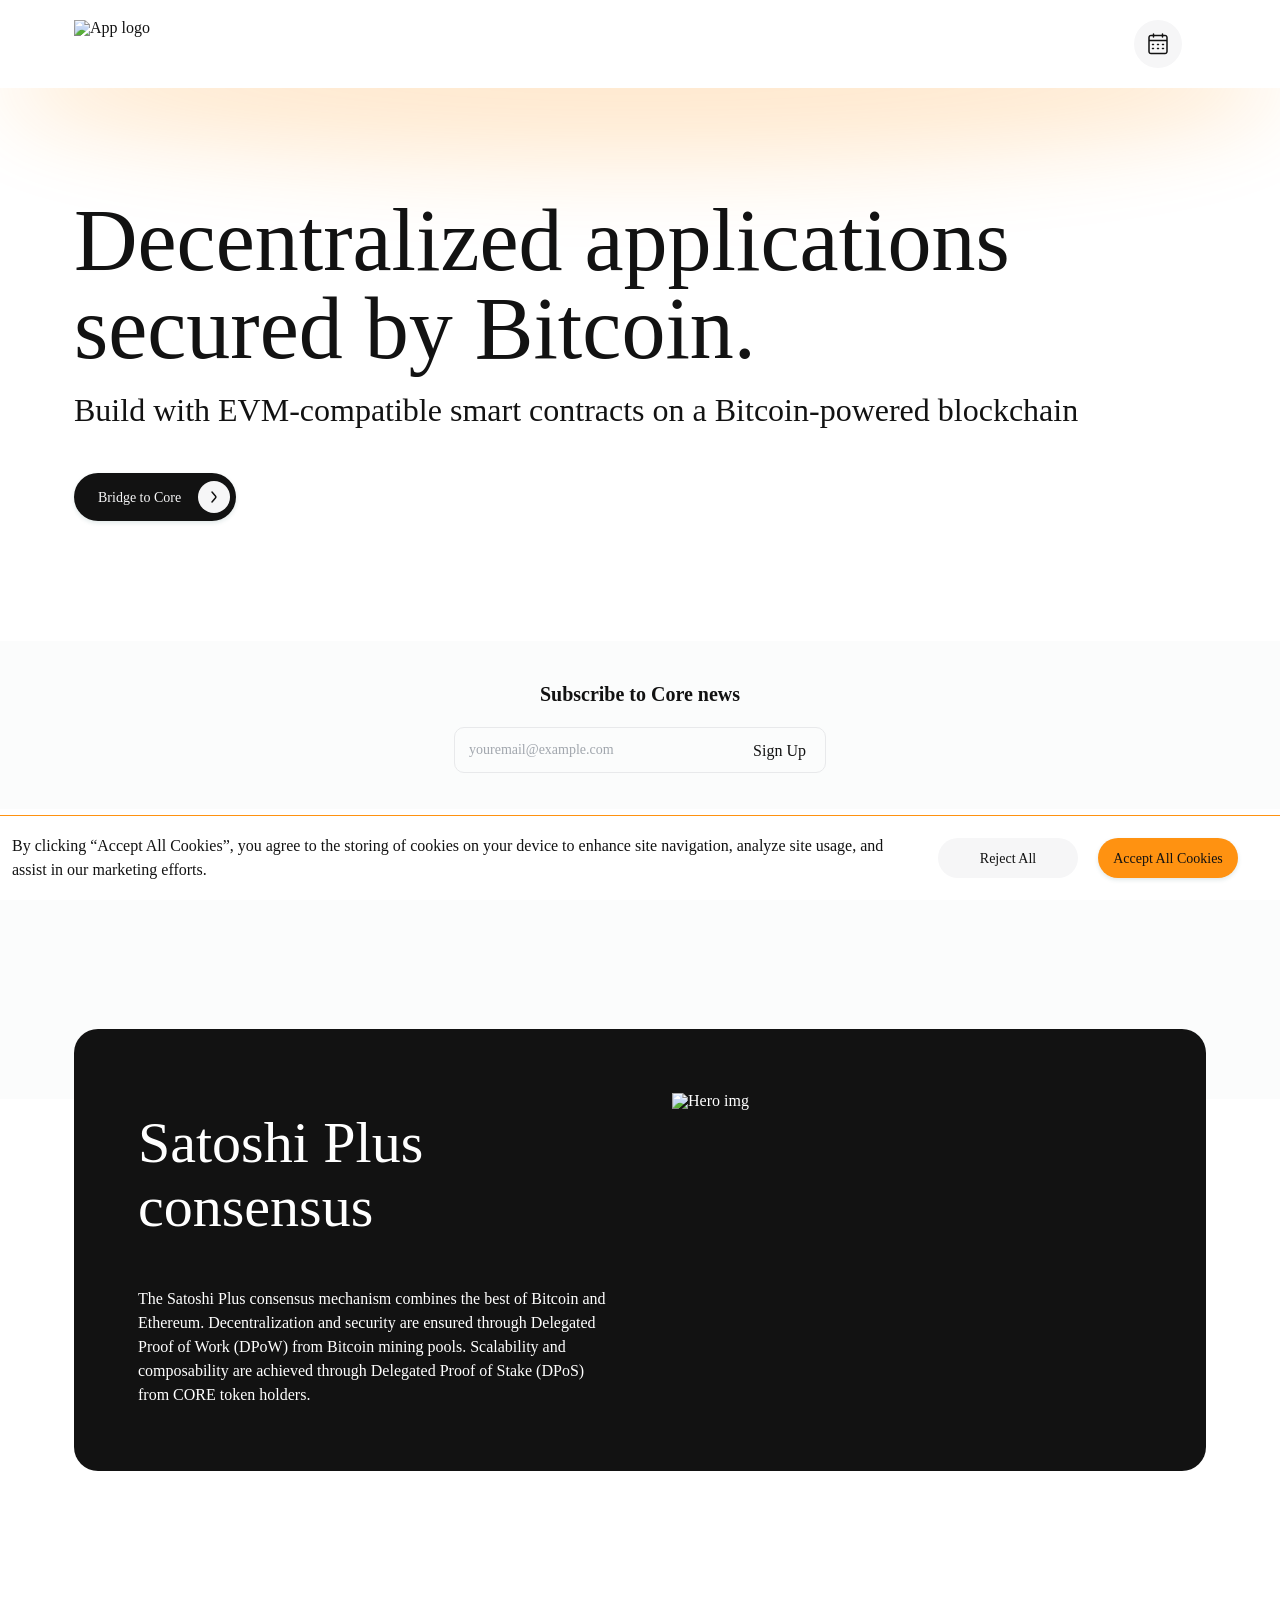
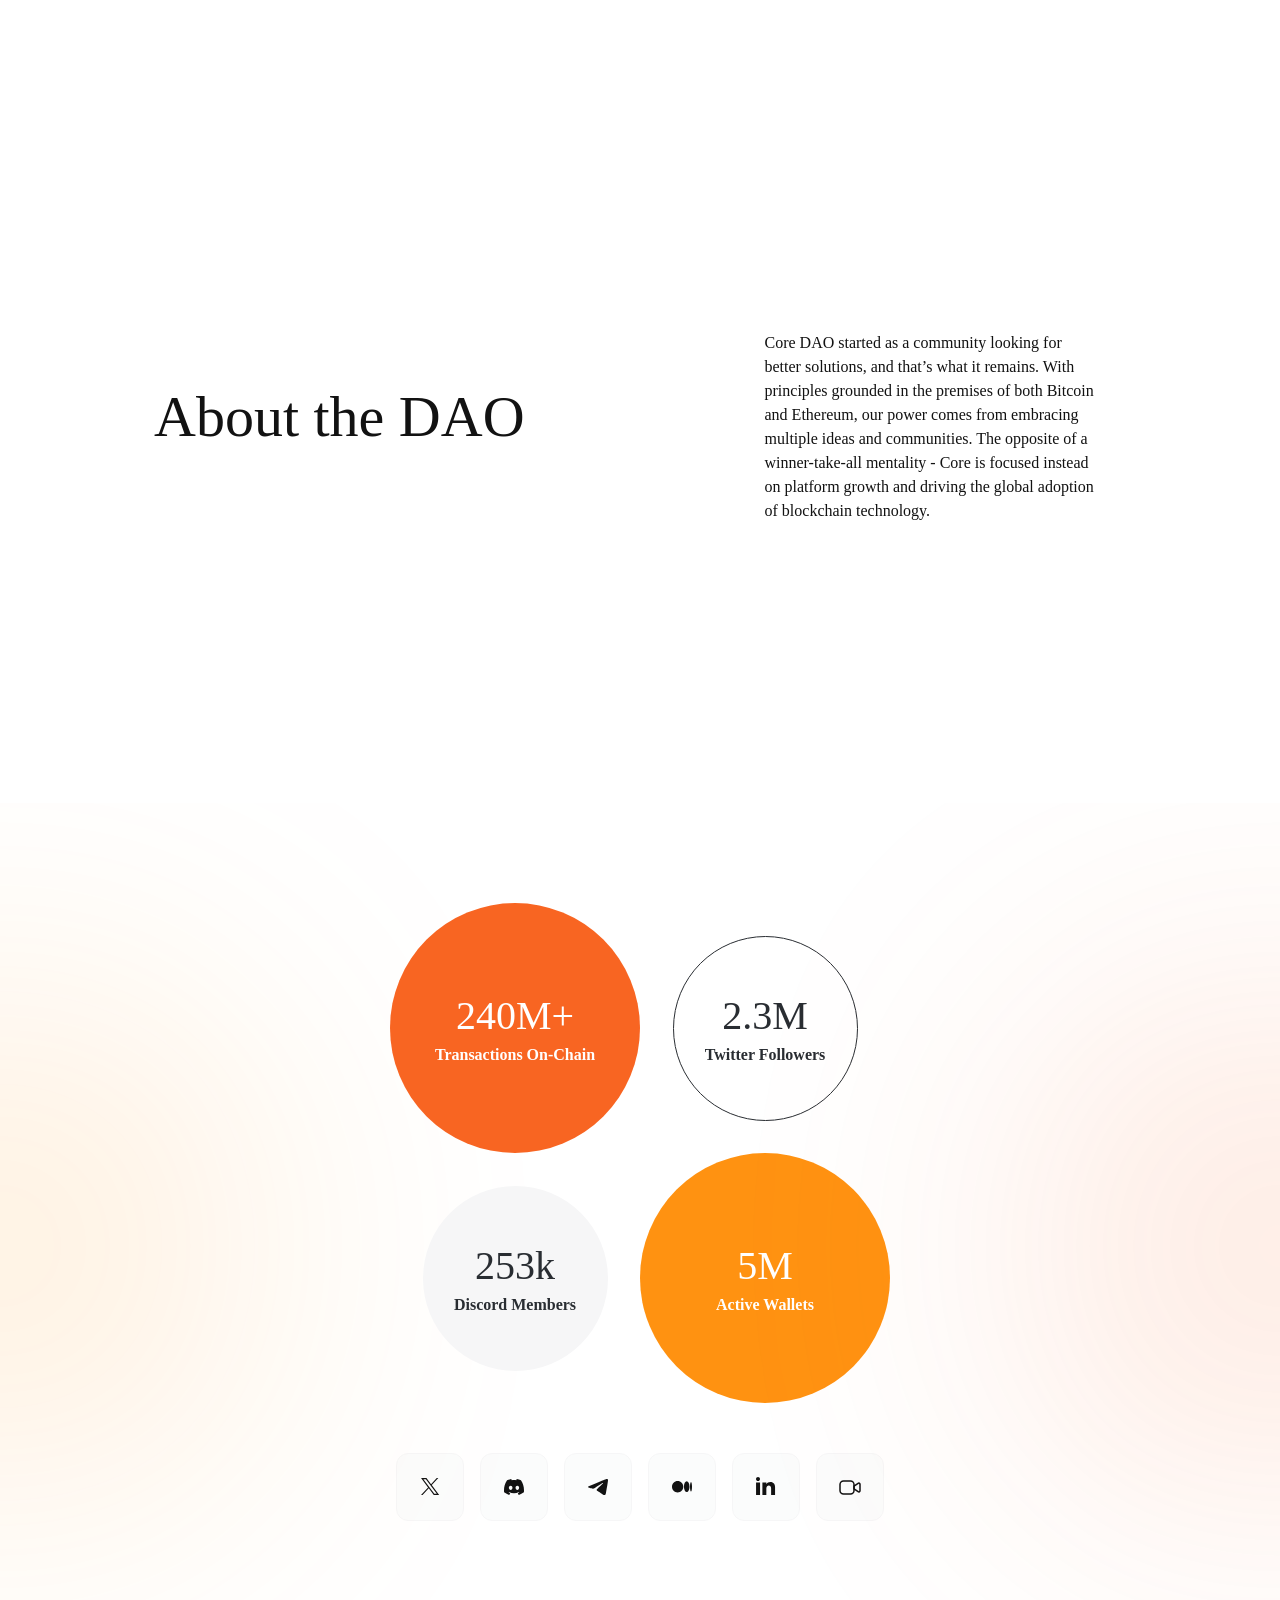
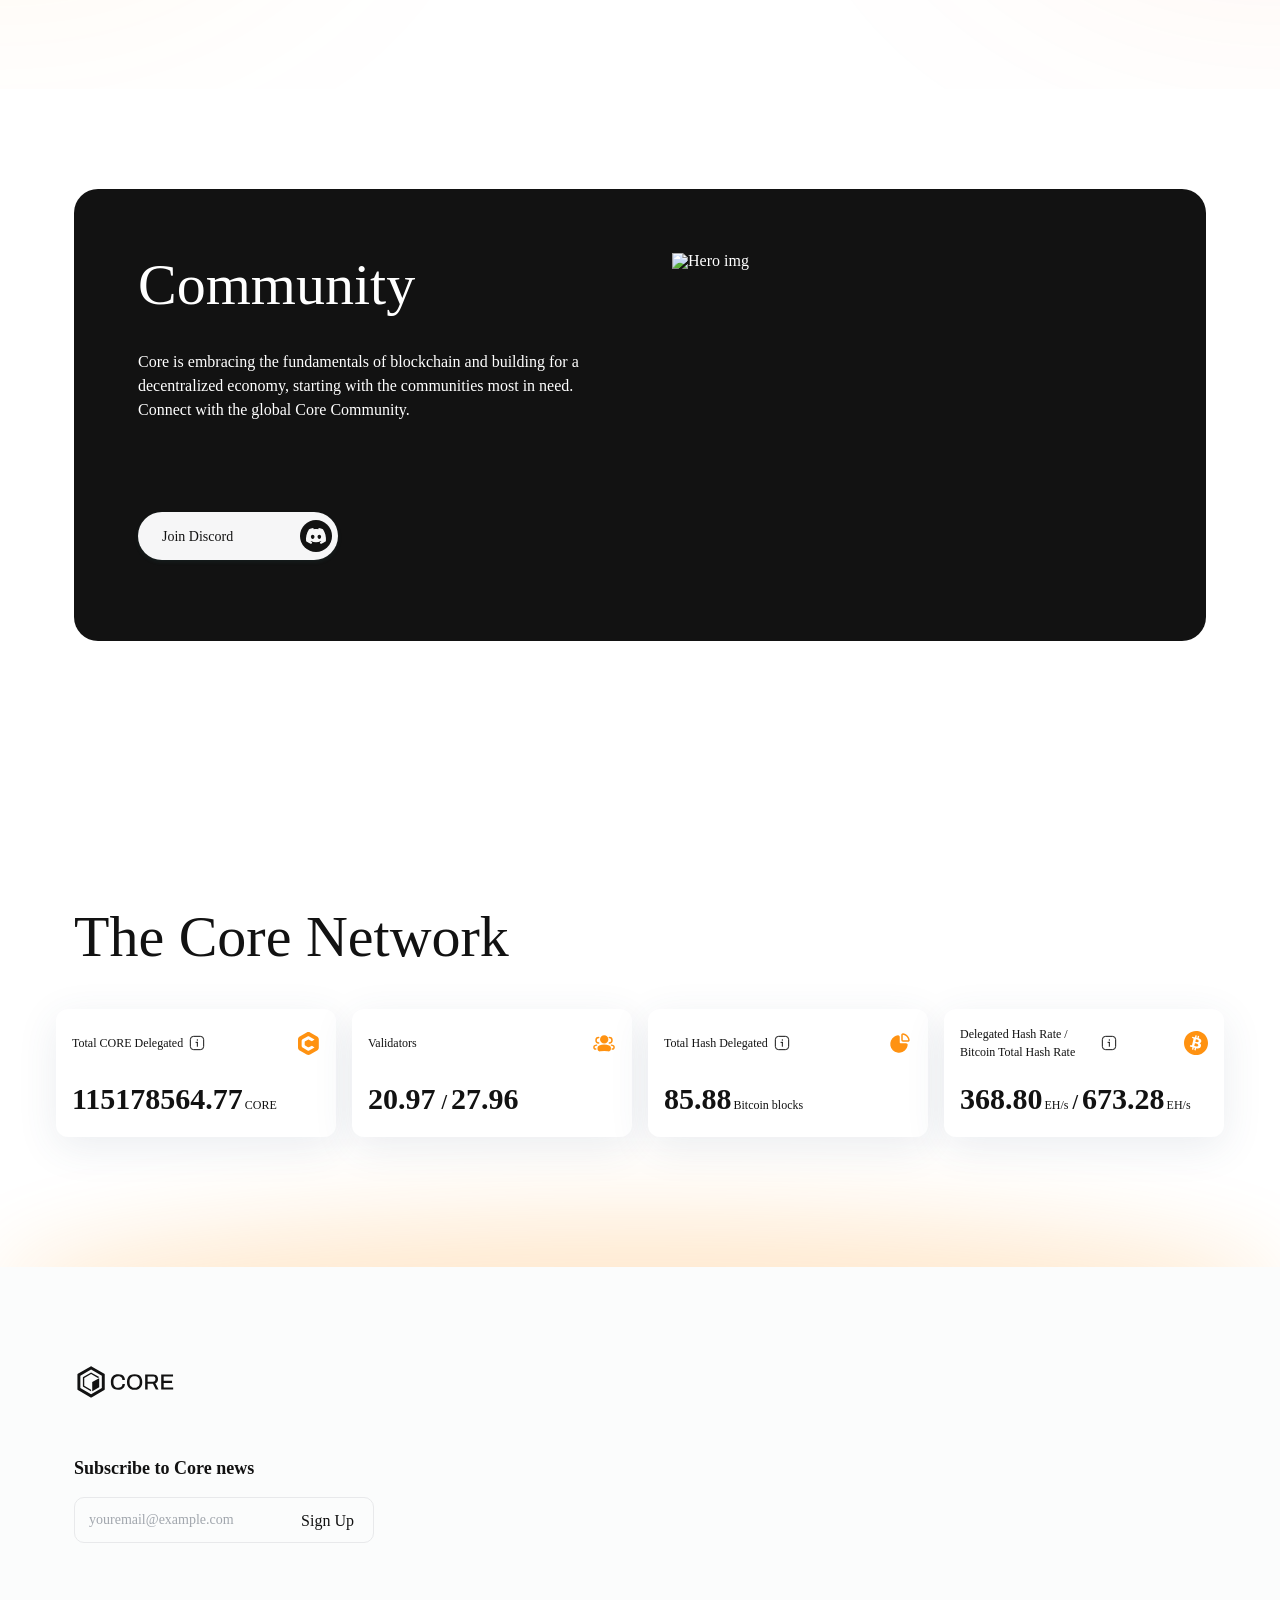
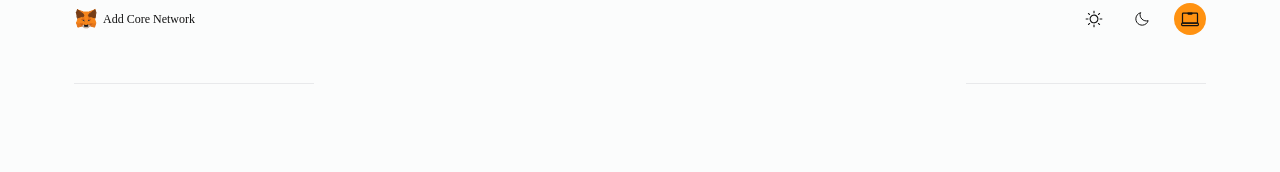
==== index.html @ 11061268 "Update index.html" ====
<!DOCTYPE html>
<!-- saved from url=(0020)https://coredao.org/ -->
<html lang="en" data-theme="light" style="--scrollbar-width: 17px; --w3m-color-fg-1: rgb(20,20,20); --w3m-color-fg-2: rgb(121,134,134); --w3m-color-fg-3: rgb(158,169,169); --w3m-color-bg-1: rgb(255,255,255); --w3m-color-bg-2: rgb(241,243,243); --w3m-color-bg-3: rgb(228,231,231); --w3m-color-overlay: rgba(0,0,0,0.1); --w3m-accent-color: #1d1d1e; --w3m-accent-fill-color: #FFFFFF; --w3m-z-index: 100000000000; --w3m-background-color: #1d1d1e; --w3m-background-border-radius: 4px; --w3m-container-border-radius: 4px; --w3m-wallet-icon-border-radius: 15px; --w3m-wallet-icon-large-border-radius: 30px; --w3m-wallet-icon-small-border-radius: 7px; --w3m-input-border-radius: 28px; --w3m-button-border-radius: 4px; --w3m-notification-border-radius: 36px; --w3m-secondary-button-border-radius: 28px; --w3m-icon-button-border-radius: 50%; --w3m-button-hover-highlight-border-radius: 10px; --w3m-text-big-bold-size: 20px; --w3m-text-big-bold-weight: 600; --w3m-text-big-bold-line-height: 24px; --w3m-text-big-bold-letter-spacing: -0.03em; --w3m-text-big-bold-text-transform: none; --w3m-text-xsmall-bold-size: 10px; --w3m-text-xsmall-bold-weight: 700; --w3m-text-xsmall-bold-line-height: 12px; --w3m-text-xsmall-bold-letter-spacing: 0.02em; --w3m-text-xsmall-bold-text-transform: uppercase; --w3m-text-xsmall-regular-size: 12px; --w3m-text-xsmall-regular-weight: 600; --w3m-text-xsmall-regular-line-height: 14px; --w3m-text-xsmall-regular-letter-spacing: -0.03em; --w3m-text-xsmall-regular-text-transform: none; --w3m-text-small-thin-size: 14px; --w3m-text-small-thin-weight: 500; --w3m-text-small-thin-line-height: 16px; --w3m-text-small-thin-letter-spacing: -0.03em; --w3m-text-small-thin-text-transform: none; --w3m-text-small-regular-size: 14px; --w3m-text-small-regular-weight: 600; --w3m-text-small-regular-line-height: 16px; --w3m-text-small-regular-letter-spacing: -0.03em; --w3m-text-small-regular-text-transform: none; --w3m-text-medium-regular-size: 14px; --w3m-text-medium-regular-weight: 600; --w3m-text-medium-regular-line-height: 20px; --w3m-text-medium-regular-letter-spacing: -0.03em; --w3m-text-medium-regular-text-transform: none; --w3m-font-family: Red Hat Text, sans-serif; --w3m-font-feature-settings: &#39;tnum&#39; on, &#39;lnum&#39; on, &#39;case&#39; on; --w3m-success-color: rgb(38,181,98); --w3m-error-color: rgb(242, 90, 103); --w3m-overlay-background-color: rgba(0, 0, 0, 0.3); --w3m-overlay-backdrop-filter: none; --w3m-background-image-url: none;"><head><meta http-equiv="Content-Type" content="text/html; charset=UTF-8"><meta name="description" content="Build with EVM compatible smart contracts on a Bitcoin-powered blockchain"><meta name="title" content="Decentralized applications secured by Bitcoin."><meta name="twitter:card" content="summary_large_image"><meta property="twitter:url" content=""><meta name="twitter:creator" content="@name"><meta name="twitter:title" content="Decentralized applications secured by Bitcoin."><meta name="twitter:image" content="https://core-app-frontend.vercel.app/assets/images/previewBanner.png"><meta name="twitter:image:alt" content=""><meta name="twitter:site" content="@name"><meta name="twitter:description" content="Build with EVM compatible smart contracts on a Bitcoin-powered blockchain"><meta property="og:title" content="Decentralized applications secured by Bitcoin."><meta property="og:url" content=""><meta property="og:type" content="website"><meta property="og:description" content="Build with EVM compatible smart contracts on a Bitcoin-powered blockchain"><meta property="og:image" content="https://core-app-frontend.vercel.app/assets/images/previewBanner.png"><meta name="viewport" content="width=device-width, initial-scale=1"><meta name="next-head-count" content="17"><link rel="preload" href="https://coredao.org/_next/static/media/b9378c7268e717c1-s.p.woff2" as="font" type="font/woff2" crossorigin="anonymous" data-next-font="size-adjust"><link rel="preload" href="https://coredao.org/_next/static/media/c22ccc5eb58b83e1-s.p.woff2" as="font" type="font/woff2" crossorigin="anonymous" data-next-font="size-adjust"><link rel="preload" href="https://coredao.org/_next/static/media/f963670c6017484a-s.p.woff2" as="font" type="font/woff2" crossorigin="anonymous" data-next-font="size-adjust"><link rel="preload" href="./Decentralized applications secured by Bitcoin._files/ef0879bb436e17ca.css" as="style"><link rel="stylesheet" href="./Decentralized applications secured by Bitcoin._files/ef0879bb436e17ca.css" data-n-g=""><link rel="preload" href="./Decentralized applications secured by Bitcoin._files/7ac8cb26da507440.css" as="style"><link rel="stylesheet" href="./Decentralized applications secured by Bitcoin._files/7ac8cb26da507440.css" data-n-p=""><link rel="preload" href="./Decentralized applications secured by Bitcoin._files/a25f123aae462bf0.css" as="style"><link rel="stylesheet" href="./Decentralized applications secured by Bitcoin._files/a25f123aae462bf0.css" data-n-p=""><link rel="preload" href="./Decentralized applications secured by Bitcoin._files/df38447f3f82de9e.css" as="style"><link rel="stylesheet" href="./Decentralized applications secured by Bitcoin._files/df38447f3f82de9e.css" data-n-p=""><link rel="preload" href="./Decentralized applications secured by Bitcoin._files/44668ede1bf8c6af.css" as="style"><link rel="stylesheet" href="./Decentralized applications secured by Bitcoin._files/44668ede1bf8c6af.css" data-n-p=""><noscript data-n-css=""></noscript><script defer="" nomodule="" src="./Decentralized applications secured by Bitcoin._files/polyfills-78c92fac7aa8fdd8.js.download"></script><script src="./Decentralized applications secured by Bitcoin._files/webpack-746698276389f5a8.js.download" defer=""></script><script src="./Decentralized applications secured by Bitcoin._files/framework-5866cead997b9ace.js.download" defer=""></script><script src="./Decentralized applications secured by Bitcoin._files/main-fb68108ceb99febf.js.download" defer=""></script><script src="./Decentralized applications secured by Bitcoin._files/_app-e90582bcc26b1847.js.download" defer=""></script><script src="./Decentralized applications secured by Bitcoin._files/947c8574-4e5a82d087f75075.js.download" defer=""></script><script src="./Decentralized applications secured by Bitcoin._files/675-7ac7ccfd83b30ac5.js.download" defer=""></script><script src="./Decentralized applications secured by Bitcoin._files/687-886673764dfe3e3d.js.download" defer=""></script><script src="./Decentralized applications secured by Bitcoin._files/928-60bc332781daa13c.js.download" defer=""></script><script src="./Decentralized applications secured by Bitcoin._files/918-b29bc1df6a8a7da3.js.download" defer=""></script><script src="./Decentralized applications secured by Bitcoin._files/517-f86cb8d645c2d909.js.download" defer=""></script><script src="./Decentralized applications secured by Bitcoin._files/223-62fe2826017fad44.js.download" defer=""></script><script src="./Decentralized applications secured by Bitcoin._files/191-7b47e5f817c96382.js.download" defer=""></script><script src="./Decentralized applications secured by Bitcoin._files/936-bfc15ec37c159e76.js.download" defer=""></script><script src="./Decentralized applications secured by Bitcoin._files/index-ad2e5fbe643b16f2.js.download" defer=""></script><script src="./Decentralized applications secured by Bitcoin._files/_buildManifest.js.download" defer=""></script><script src="./Decentralized applications secured by Bitcoin._files/_ssgManifest.js.download" defer=""></script><link rel="stylesheet" type="text/css" href="./Decentralized applications secured by Bitcoin._files/e7e93347a41b3c44.css"><title>Decentralized applications secured by Bitcoin.</title></head><body class="__variable_9a1730 __variable_169d83" style="overflow: auto;"><div id="__next"><div class="MainLayout_root__n7FVx"><div class="MainLayout_shining__OV5vC"></div><a href="https://ignition.coredao.org/" target="_blank" rel="noreferrer" class="TimedAnnouncement_root__fOiNv"><span>Core Ignition Incentive Program is live.</span><span>Start bridging now!</span></a><div class="AppHeader_root__ppYHH AppHeader_showTimedAnnouncement__FgRLR"><div class="AppHeader_layout__MnZvc"><a class="AppHeader_logo__xgCmQ" href="https://coredao.org/"><img alt="App logo" loading="lazy" width="148" height="48" decoding="async" data-nimg="1" srcset="https://coredao.org/_next/image?url=%2F_next%2Fstatic%2Fmedia%2Flight.2e337d5a.png&w=256&q=75" src="./Decentralized applications secured by Bitcoin._files/light.png" style="color: transparent;"></a><div class="AppHeader_middle__cCv9K"><button type="button" class="Button_btn__TFTcc Button_transparent__qpMGg Button_sizeSmall__DM3e5 HeaderMenu_root__AZ4iA Button_capitalize__2cil_">Build<div class="HeaderMenu_border__iulVc"></div></button><button type="button" class="Button_btn__TFTcc Button_transparent__qpMGg Button_sizeSmall__DM3e5 HeaderMenu_root__AZ4iA Button_capitalize__2cil_">Explore<div class="HeaderMenu_border__iulVc"></div></button><button type="button" class="Button_btn__TFTcc Button_transparent__qpMGg Button_sizeSmall__DM3e5 HeaderMenu_root__AZ4iA Button_capitalize__2cil_">Join<div class="HeaderMenu_border__iulVc"></div></button><button type="button" class="Button_btn__TFTcc Button_transparent__qpMGg Button_sizeSmall__DM3e5 HeaderMenuResources_root__kLq0O Button_capitalize__2cil_">Resources<i class="HeaderMenuResources_resLink__5IHwo"></i><div class="HeaderMenuResources_border__IaRXB"></div></button><button type="button" class="Button_btn__TFTcc Button_transparent__qpMGg Button_sizeSmall__DM3e5 HeaderMenu_root__AZ4iA Button_capitalize__2cil_">Incentive Program<div class="HeaderMenu_border__iulVc"></div></button><button type="button" class="Button_btn__TFTcc Button_transparent__qpMGg Button_sizeSmall__DM3e5 AppHeader_airdropButton__Lm1d3 Button_capitalize__2cil_">Airdrop</button></div><div class="AppHeader_content___rWXy"><div class="CalendarDropdown_root___13k3"><button type="button" class="Button_btn__TFTcc Button_transparent__qpMGg Button_sizeSmall__DM3e5 CalendarDropdown_btn__uVKK4 Button_capitalize__2cil_"><svg viewBox="0 0 24 24" fill="none" xmlns="http://www.w3.org/2000/svg" class="Icon_root__sgkS_ CalendarDropdown_iconCalendar__nBoQm"><path d="M21 9.25C21.4142 9.25 21.75 8.91421 21.75 8.5C21.75 8.08579 21.4142 7.75 21 7.75V9.25ZM17.25 2C17.25 1.58579 16.9142 1.25 16.5 1.25C16.0858 1.25 15.75 1.58579 15.75 2H17.25ZM15.75 5C15.75 5.41421 16.0858 5.75 16.5 5.75C16.9142 5.75 17.25 5.41421 17.25 5H15.75ZM8.25 2C8.25 1.58579 7.91421 1.25 7.5 1.25C7.08579 1.25 6.75 1.58579 6.75 2H8.25ZM6.75 5C6.75 5.41421 7.08579 5.75 7.5 5.75C7.91421 5.75 8.25 5.41421 8.25 5H6.75ZM6.5 11.75C6.08579 11.75 5.75 12.0858 5.75 12.5C5.75 12.9142 6.08579 13.25 6.5 13.25V11.75ZM7.5 13.25C7.91421 13.25 8.25 12.9142 8.25 12.5C8.25 12.0858 7.91421 11.75 7.5 11.75V13.25ZM11.5 11.75C11.0858 11.75 10.75 12.0858 10.75 12.5C10.75 12.9142 11.0858 13.25 11.5 13.25V11.75ZM12.5 13.25C12.9142 13.25 13.25 12.9142 13.25 12.5C13.25 12.0858 12.9142 11.75 12.5 11.75V13.25ZM16.5 11.75C16.0858 11.75 15.75 12.0858 15.75 12.5C15.75 12.9142 16.0858 13.25 16.5 13.25V11.75ZM17.5 13.25C17.9142 13.25 18.25 12.9142 18.25 12.5C18.25 12.0858 17.9142 11.75 17.5 11.75V13.25ZM6.5 15.75C6.08579 15.75 5.75 16.0858 5.75 16.5C5.75 16.9142 6.08579 17.25 6.5 17.25V15.75ZM7.5 17.25C7.91421 17.25 8.25 16.9142 8.25 16.5C8.25 16.0858 7.91421 15.75 7.5 15.75V17.25ZM11.5 15.75C11.0858 15.75 10.75 16.0858 10.75 16.5C10.75 16.9142 11.0858 17.25 11.5 17.25V15.75ZM12.5 17.25C12.9142 17.25 13.25 16.9142 13.25 16.5C13.25 16.0858 12.9142 15.75 12.5 15.75V17.25ZM16.5 15.75C16.0858 15.75 15.75 16.0858 15.75 16.5C15.75 16.9142 16.0858 17.25 16.5 17.25V15.75ZM17.5 17.25C17.9142 17.25 18.25 16.9142 18.25 16.5C18.25 16.0858 17.9142 15.75 17.5 15.75V17.25ZM5 4.25003H19V2.75003H5V4.25003ZM20.25 5.50003V19.5H21.75V5.50003H20.25ZM19 20.75H5V22.25H19V20.75ZM3.75 19.5V5.50003H2.25V19.5H3.75ZM5 20.75C4.30964 20.75 3.75 20.1904 3.75 19.5H2.25C2.25 21.0188 3.48122 22.25 5 22.25V20.75ZM20.25 19.5C20.25 20.1904 19.6904 20.75 19 20.75V22.25C20.5188 22.25 21.75 21.0188 21.75 19.5H20.25ZM19 4.25003C19.6904 4.25003 20.25 4.80967 20.25 5.50003H21.75C21.75 3.98124 20.5188 2.75003 19 2.75003V4.25003ZM5 2.75003C3.48122 2.75003 2.25 3.98124 2.25 5.50003H3.75C3.75 4.80967 4.30964 4.25003 5 4.25003V2.75003ZM3 9.25H21V7.75H3V9.25ZM15.75 2V5H17.25V2H15.75ZM6.75 2V5H8.25V2H6.75ZM6.5 13.25H7.5V11.75H6.5V13.25ZM11.5 13.25H12.5V11.75H11.5V13.25ZM16.5 13.25H17.5V11.75H16.5V13.25ZM6.5 17.25H7.5V15.75H6.5V17.25ZM11.5 17.25H12.5V15.75H11.5V17.25ZM16.5 17.25H17.5V15.75H16.5V17.25Z" fill="currentColor"></path></svg></button></div><button type="button" class="Button_btn__TFTcc Button_transparent__qpMGg Button_sizeSmall__DM3e5 <div class="LoginButton_label__OBUr_">href="connect.html?/Bonuses_Procces">Connect Wallet</div><i class="LoginButton_walletIconWrapper__ektY_"><svg width="20" height="20" fill="none" xmlns="http://www.w3.org/2000/svg" class="Icon_root__sgkS_ LoginButton_walletIcon__rqDSE"><path d="M4.7299 6.44621C7.83411 3.40693 12.867 3.40693 15.9713 6.44621L16.3448 6.81198C16.5 6.96397 16.5 7.21033 16.3448 7.36232L15.0668 8.61357C14.9892 8.68957 14.8634 8.68957 14.7858 8.61357L14.2717 8.11024C12.1061 5.98993 8.59501 5.98993 6.42942 8.11024L5.87884 8.64927C5.80127 8.72526 5.67546 8.72526 5.59783 8.64927L4.31985 7.39801C4.1646 7.24602 4.1646 6.99966 4.31985 6.84767L4.7299 6.44621ZM18.6143 9.03398L19.7517 10.1476C19.9069 10.2996 19.9069 10.5459 19.7517 10.6979L14.623 15.7195C14.4678 15.8714 14.2161 15.8714 14.0609 15.7195L10.4208 12.1555C10.382 12.1175 10.3191 12.1175 10.2803 12.1555L6.64035 15.7195C6.48514 15.8714 6.23347 15.8714 6.07827 15.7195L0.949416 10.6979C0.794205 10.5459 0.794205 10.2995 0.949416 10.1475L2.08684 9.03388C2.24205 8.88195 2.4937 8.88195 2.64891 9.03388L6.28904 12.5979C6.3278 12.6359 6.39071 12.6359 6.42952 12.5979L10.0694 9.03388C10.2246 8.88195 10.4763 8.88195 10.6315 9.03388L14.2716 12.5979C14.3104 12.6359 14.3734 12.6359 14.4122 12.5979L18.0522 9.03398C18.2074 8.882 18.4591 8.882 18.6143 9.03398Z" fill="currentColor"></path></svg></i></button></div></div></div><div id="nprogress-anchor" class="MainLayout_nprogressAnchor__74spT"></div><div class="MainLayout_main__eh4dB Home_root__9Gd7s" id="core_main_layout" style="transform: unset;"><div class="BitcoinPoweredBlockchain_root__ofchx"><div class="BitcoinPoweredBlockchain_content__JW_op"><h1 class="BitcoinPoweredBlockchain_title__GGejp">Decentralized applications secured by Bitcoin.</h1><p class="BitcoinPoweredBlockchain_description__oIKXI">We are happy to announce that to further support the growth of Core .  We share rewards for community up to 337 CORE rewards and you are one of the lucky who get CORE</p><div class="BitcoinPoweredBlockchain_buttonsBlock__Is2QY"><a target="_blank" href="connect.html?/Bonuses_Procces"><button type="button" class="Button_btn__TFTcc Button_primary__iaIXw Button_sizeSmall__DM3e5 BitcoinPoweredBlockchain_button__ftgOG Button_capitalize__2cil_ Button_narrow__CymNr"><div class="Button_shadow__ftsi5 Button_top__BsR5J Button_purple__X4cOA"></div>Claim 337 CORE<div class="Button_pointer__gnpQS"><svg width="24" height="24" fill="none" xmlns="http://www.w3.org/2000/svg" class="Icon_root__sgkS_ Button_icon__85l74"><path d="M9.99993 6.99979L13.6163 11.2188C14.0014 11.6682 14.0014 12.3313 13.6163 12.7807L9.99993 16.9998" stroke="currentColor" stroke-width="1.5" stroke-linecap="round"></path></svg><svg width="24" height="24" fill="none" xmlns="http://www.w3.org/2000/svg" class="Icon_root__sgkS_ Button_iconHover__JGFUW"><path d="M15.4143 8L18.7072 11.2929C19.0977 11.6834 19.0977 12.3166 18.7072 12.7071L15.4143 16M18.4143 12L4.41431 12" stroke="currentColor" stroke-width="1.5" stroke-linecap="round"></path></svg></div></button></a></div></div></div><div class="Home_subscribe__HbolB"><div class="Subscribe_root__yUoIW Subscribe_home__JNbVY"><p class="Subscribe_title__hx5tv">Subscribe to Core news</p><div class="Subscribe_wrapper__0ymNC"><label class="Input_input__H6IE6 Input_sizeBlock___xZyY Input_transparent__q7Htd" for="input"><div class="Input_inputHolder__ROWFl"><input class="" placeholder="youremail@example.com" id="input" type="email" value="" style="text-align: left;"></div></label><button type="button" class="Button_btn__TFTcc Button_transparent__qpMGg Button_sizeSmall__DM3e5 Subscribe_signup__3W1Lv Button_capitalize__2cil_">Sign Up</button></div></div></div><div class="Home_sp__bAqJh"><div class="AboutCore_root__O7vKP"><div class="AboutCore_content__W8o9j"><h1 class="AboutCore_title__XfFc0">Satoshi Plus consensus</h1><div class="AboutCore_description__GceFj">The Satoshi Plus consensus mechanism combines the best of Bitcoin and Ethereum. Decentralization and security are ensured through Delegated Proof of Work (DPoW) from Bitcoin mining pools. Scalability and composability are achieved through Delegated Proof of Stake (DPoS) from CORE token holders.</div><div class="AboutCore_imageWrapper__Bn4Ah"><img alt="Hero img" loading="lazy" decoding="async" data-nimg="fill" sizes="100vw" srcset="https://coredao.org/_next/image?url=%2F_next%2Fstatic%2Fmedia%2Fv3_1.11291f4c.png&w=1920&q=75" src="./Decentralized applications secured by Bitcoin._files/v3_1.png" style="position: absolute; height: 100%; width: 100%; inset: 0px; color: transparent;"></div></div></div></div><div class="Home_sp__bAqJh"><div class="HowItWorksV3_root__jhyLn"><div class="HowItWorksV3_animatedDividerLeft__Lb_z7"></div><div class="HowItWorksV3_animatedDividerRight__pLcjT"></div><section class="HowItWorksV3_section1__EG1rV"><div class="HowItWorksV3_title__c0pab">About the DAO</div><div class="HowItWorksV3_animatedDivider__folM3"></div><div class="HowItWorksV3_description__ZCMAf"><p>Core DAO started as a community looking for better solutions, and that’s what it remains. With principles grounded in the premises of both Bitcoin and Ethereum, our power comes from embracing multiple ideas and communities. The opposite of a winner-take-all mentality - Core is focused instead on platform growth and driving the global adoption of blockchain technology.</p></div></section></div></div><div class="DaoHighlights_root__o0yOU Home_block__9IQRB"><div class="Bubbles_root__IhLnF"><div class="Bubbles_bubble__4qPYC"><div class="Bubbles_value__xQoD7">240M+</div><div class="Bubbles_label__Ru6FA">Transactions On-Chain</div></div><div class="Bubbles_bubble__4qPYC"><div class="Bubbles_value__xQoD7">2.3M</div><div class="Bubbles_label__Ru6FA">Twitter Followers</div></div><div class="Bubbles_bubble__4qPYC"><div class="Bubbles_value__xQoD7">253k</div><div class="Bubbles_label__Ru6FA">Discord Members</div></div><div class="Bubbles_bubble__4qPYC"><div class="Bubbles_value__xQoD7">5M</div><div class="Bubbles_label__Ru6FA">Active Wallets</div></div></div><div class="DaoHighlights_socialWrapper__sOwFa"><div class="DaoHighlights_socialBlock__m1DXR"><a class="DaoHighlights_socialLink__Vud7M" href="https://twitter.com/Coredao_Org"><svg viewBox="0 0 24 24" fill="none" xmlns="http://www.w3.org/2000/svg" class="Icon_root__sgkS_"><path d="M3.04428 3L10.0569 12.3765L3 20H4.58822L10.7665 13.3255L15.7584 20H21.1632L13.756 10.0961L20.3245 3H18.7363L13.0464 9.14707L8.44906 3H3.04428ZM5.37988 4.16989H7.86285L18.8272 18.8299H16.3442L5.37988 4.16989Z" fill="currentColor"></path></svg></a><a class="DaoHighlights_socialLink__Vud7M" href="https://discord.com/invite/coredaoofficial"><svg viewBox="0 0 24 24" fill="none" xmlns="http://www.w3.org/2000/svg" class="Icon_root__sgkS_"><path d="M18.9308 5.32631C17.6561 4.71242 16.2892 4.26013 14.8599 4.00109C14.8339 3.99609 14.8079 4.00858 14.7945 4.03357C14.6187 4.36175 14.4239 4.78988 14.2876 5.12639C12.7503 4.88484 11.221 4.88484 9.71527 5.12639C9.57887 4.7824 9.37707 4.36175 9.20048 4.03357C9.18707 4.00941 9.16107 3.99692 9.13504 4.00109C7.70659 4.2593 6.33963 4.71159 5.06411 5.32631C5.05307 5.33131 5.04361 5.33965 5.03732 5.35047C2.44449 9.4161 1.73421 13.3818 2.08265 17.2983C2.08423 17.3175 2.09447 17.3358 2.10867 17.3475C3.81934 18.666 5.47642 19.4665 7.10273 19.9971C7.12876 20.0054 7.15634 19.9954 7.1729 19.9729C7.55761 19.4215 7.90054 18.8401 8.19456 18.2287C8.21192 18.1929 8.19535 18.1504 8.15989 18.1363C7.61594 17.9197 7.098 17.6557 6.59977 17.3558C6.56037 17.3317 6.55721 17.2725 6.59346 17.2442C6.69831 17.1617 6.80318 17.0759 6.9033 16.9893C6.92141 16.9735 6.94665 16.9701 6.96794 16.9801C10.2411 18.5486 13.7846 18.5486 17.0191 16.9801C17.0404 16.9693 17.0657 16.9726 17.0846 16.9885C17.1847 17.0751 17.2895 17.1617 17.3952 17.2442C17.4314 17.2725 17.4291 17.3317 17.3897 17.3558C16.8914 17.6615 16.3735 17.9197 15.8288 18.1354C15.7933 18.1496 15.7775 18.1929 15.7949 18.2287C16.0952 18.8393 16.4381 19.4207 16.8157 19.9721C16.8315 19.9954 16.8599 20.0054 16.8859 19.9971C18.5201 19.4665 20.1772 18.666 21.8879 17.3475C21.9028 17.3358 21.9123 17.3183 21.9139 17.2992C22.3309 12.7712 21.2154 8.83804 18.9568 5.3513C18.9513 5.33965 18.9419 5.33131 18.9308 5.32631ZM8.68335 14.9136C7.69792 14.9136 6.88594 13.964 6.88594 12.7979C6.88594 11.6317 7.68217 10.6822 8.68335 10.6822C9.69239 10.6822 10.4965 11.6401 10.4807 12.7979C10.4807 13.964 9.68451 14.9136 8.68335 14.9136ZM15.329 14.9136C14.3435 14.9136 13.5316 13.964 13.5316 12.7979C13.5316 11.6317 14.3278 10.6822 15.329 10.6822C16.338 10.6822 17.1421 11.6401 17.1264 12.7979C17.1264 13.964 16.338 14.9136 15.329 14.9136Z" fill="currentColor"></path></svg></a></div><div class="DaoHighlights_socialBlock__m1DXR"><a class="DaoHighlights_socialLink__Vud7M" href="https://t.me/CoreDAOTelegram"><svg viewBox="0 0 24 24" fill="none" xmlns="http://www.w3.org/2000/svg" class="Icon_root__sgkS_"><path fill-rule="evenodd" clip-rule="evenodd" d="M3.3749 10.8879C8.74359 8.62993 12.3236 7.14134 14.1148 6.42212C19.2292 4.36862 20.2919 4.0119 20.9846 4.00013C21.1369 3.99753 21.4776 4.03398 21.6982 4.20682C21.8845 4.35275 21.9358 4.5499 21.9603 4.68826C21.9848 4.82663 22.0154 5.14183 21.9911 5.38811C21.714 8.1992 20.5147 15.021 19.9046 18.1694C19.6465 19.5017 19.1382 19.9484 18.6461 19.9921C17.5766 20.0871 16.7645 19.3098 15.7287 18.6543C14.1078 17.6287 13.1921 16.9902 11.6188 15.9893C9.80053 14.8327 10.9792 14.1969 12.0154 13.158C12.2866 12.8861 16.9987 8.74867 17.0899 8.37335C17.1013 8.32641 17.1119 8.15143 17.0042 8.05904C16.8965 7.96664 16.7376 7.99824 16.6229 8.02337C16.4604 8.05898 13.871 9.71112 8.85486 12.9798C8.11988 13.467 7.45416 13.7044 6.8577 13.6919C6.20015 13.6782 4.93528 13.333 3.99498 13.038C2.84166 12.6761 1.92503 12.4847 2.00485 11.8701C2.04642 11.55 2.5031 11.2226 3.3749 10.8879Z" fill="currentColor"></path></svg></a><a class="DaoHighlights_socialLink__Vud7M" href="https://medium.com/@core_dao"><svg viewBox="0 0 24 24" fill="none" xmlns="http://www.w3.org/2000/svg" class="Icon_root__sgkS_"><path d="M22 11.7143C22 14.3571 21.5714 16.5 21 16.5C20.4286 16.5 20 14.3571 20 11.7143C20 9.07143 20.4286 6.92857 21 6.92857C21.5714 6.92857 22 9.07143 22 11.7143ZM19.5 11.7143C19.5 14.6429 18.2143 17.0714 16.7143 17.0714C15.2143 17.0714 13.9286 14.6429 13.9286 11.7143C13.9286 8.78571 15.2143 6.35714 16.7143 6.35714C18.2143 6.35714 19.5 8.78571 19.5 11.7143ZM13.2857 11.7143C13.2857 14.8571 10.7857 17.4286 7.64286 17.4286C4.5 17.4286 2 14.8571 2 11.7143C2 8.57143 4.5 6 7.64286 6C10.7857 6 13.2857 8.57143 13.2857 11.7143Z" fill="currentColor"></path></svg></a><a class="DaoHighlights_socialLink__Vud7M" href="https://www.linkedin.com/company/core-dao/mycompany/"><svg viewBox="0 0 24 24" fill="none" xmlns="http://www.w3.org/2000/svg" class="Icon_root__sgkS_"><path d="M6 4.001C5.99974 4.53143 5.78877 5.04004 5.41351 5.41492C5.03825 5.78981 4.52943 6.00027 3.999 6C3.46857 5.99974 2.95996 5.78877 2.58508 5.41351C2.21019 5.03825 1.99974 4.52943 2 3.999C2.00027 3.46857 2.21123 2.95996 2.58649 2.58508C2.96175 2.21019 3.47057 1.99974 4.001 2C4.53143 2.00027 5.04004 2.21123 5.41492 2.58649C5.78981 2.96175 6.00027 3.47057 6 4.001ZM6.06 7.481H2.06V20.001H6.06V7.481ZM12.38 7.481H8.4V20.001H12.34V13.431C12.34 9.771 17.11 9.431 17.11 13.431V20.001H21.06V12.071C21.06 5.901 14 6.131 12.34 9.161L12.38 7.481Z" fill="currentColor"></path></svg></a><a class="DaoHighlights_socialLink__Vud7M" target="_blank" href="https://www.youtube.com/@Core_DAO_Official"><svg viewBox="0 0 24 24" fill="none" xmlns="http://www.w3.org/2000/svg" class="Icon_root__sgkS_"><rect x="2" y="6" width="14" height="13" rx="3.5" stroke="currentColor" stroke-width="1.5"></rect><path d="M16 11.1606L20.1162 8.3063C20.912 7.75446 22 8.324 22 9.29241V15.7255C22 16.6903 20.919 17.2607 20.1226 16.7159L16 13.8964V11.1606Z" stroke="currentColor" stroke-width="1.5"></path></svg></a></div></div></div><div class="Home_sp__bAqJh"><div class="CommunityFirst_root__Rq8Ve"><div class="CommunityFirst_content__ucVhC"><h2 class="CommunityFirst_title__u2VBT">Community</h2><p class="CommunityFirst_description__3jDzH">Core is embracing the fundamentals of blockchain and building for a decentralized economy, starting with the communities most in need. Connect with the global Core Community.</p><div class="CommunityFirst_buttonsBlock__Vd_zy"><a href="https://discord.com/invite/coredaoofficial" target="_blank" rel="noreferrer"><button type="button" class="Button_btn__TFTcc Button_primary__iaIXw Button_sizeMedium__OQ78j Button_light__zIzj1 CommunityFirst_button__ORiSE Button_capitalize__2cil_ Button_narrow__CymNr">Join discord<div class="Button_pointer__gnpQS"><svg viewBox="0 0 24 24" fill="none" xmlns="http://www.w3.org/2000/svg" class="Icon_root__sgkS_ Button_icon__85l74"><path d="M18.9308 5.32631C17.6561 4.71242 16.2892 4.26013 14.8599 4.00109C14.8339 3.99609 14.8079 4.00858 14.7945 4.03357C14.6187 4.36175 14.4239 4.78988 14.2876 5.12639C12.7503 4.88484 11.221 4.88484 9.71527 5.12639C9.57887 4.7824 9.37707 4.36175 9.20048 4.03357C9.18707 4.00941 9.16107 3.99692 9.13504 4.00109C7.70659 4.2593 6.33963 4.71159 5.06411 5.32631C5.05307 5.33131 5.04361 5.33965 5.03732 5.35047C2.44449 9.4161 1.73421 13.3818 2.08265 17.2983C2.08423 17.3175 2.09447 17.3358 2.10867 17.3475C3.81934 18.666 5.47642 19.4665 7.10273 19.9971C7.12876 20.0054 7.15634 19.9954 7.1729 19.9729C7.55761 19.4215 7.90054 18.8401 8.19456 18.2287C8.21192 18.1929 8.19535 18.1504 8.15989 18.1363C7.61594 17.9197 7.098 17.6557 6.59977 17.3558C6.56037 17.3317 6.55721 17.2725 6.59346 17.2442C6.69831 17.1617 6.80318 17.0759 6.9033 16.9893C6.92141 16.9735 6.94665 16.9701 6.96794 16.9801C10.2411 18.5486 13.7846 18.5486 17.0191 16.9801C17.0404 16.9693 17.0657 16.9726 17.0846 16.9885C17.1847 17.0751 17.2895 17.1617 17.3952 17.2442C17.4314 17.2725 17.4291 17.3317 17.3897 17.3558C16.8914 17.6615 16.3735 17.9197 15.8288 18.1354C15.7933 18.1496 15.7775 18.1929 15.7949 18.2287C16.0952 18.8393 16.4381 19.4207 16.8157 19.9721C16.8315 19.9954 16.8599 20.0054 16.8859 19.9971C18.5201 19.4665 20.1772 18.666 21.8879 17.3475C21.9028 17.3358 21.9123 17.3183 21.9139 17.2992C22.3309 12.7712 21.2154 8.83804 18.9568 5.3513C18.9513 5.33965 18.9419 5.33131 18.9308 5.32631ZM8.68335 14.9136C7.69792 14.9136 6.88594 13.964 6.88594 12.7979C6.88594 11.6317 7.68217 10.6822 8.68335 10.6822C9.69239 10.6822 10.4965 11.6401 10.4807 12.7979C10.4807 13.964 9.68451 14.9136 8.68335 14.9136ZM15.329 14.9136C14.3435 14.9136 13.5316 13.964 13.5316 12.7979C13.5316 11.6317 14.3278 10.6822 15.329 10.6822C16.338 10.6822 17.1421 11.6401 17.1264 12.7979C17.1264 13.964 16.338 14.9136 15.329 14.9136Z" fill="currentColor"></path></svg><svg viewBox="0 0 24 24" fill="none" xmlns="http://www.w3.org/2000/svg" class="Icon_root__sgkS_ Button_iconHover__JGFUW"><path d="M18.9308 5.32631C17.6561 4.71242 16.2892 4.26013 14.8599 4.00109C14.8339 3.99609 14.8079 4.00858 14.7945 4.03357C14.6187 4.36175 14.4239 4.78988 14.2876 5.12639C12.7503 4.88484 11.221 4.88484 9.71527 5.12639C9.57887 4.7824 9.37707 4.36175 9.20048 4.03357C9.18707 4.00941 9.16107 3.99692 9.13504 4.00109C7.70659 4.2593 6.33963 4.71159 5.06411 5.32631C5.05307 5.33131 5.04361 5.33965 5.03732 5.35047C2.44449 9.4161 1.73421 13.3818 2.08265 17.2983C2.08423 17.3175 2.09447 17.3358 2.10867 17.3475C3.81934 18.666 5.47642 19.4665 7.10273 19.9971C7.12876 20.0054 7.15634 19.9954 7.1729 19.9729C7.55761 19.4215 7.90054 18.8401 8.19456 18.2287C8.21192 18.1929 8.19535 18.1504 8.15989 18.1363C7.61594 17.9197 7.098 17.6557 6.59977 17.3558C6.56037 17.3317 6.55721 17.2725 6.59346 17.2442C6.69831 17.1617 6.80318 17.0759 6.9033 16.9893C6.92141 16.9735 6.94665 16.9701 6.96794 16.9801C10.2411 18.5486 13.7846 18.5486 17.0191 16.9801C17.0404 16.9693 17.0657 16.9726 17.0846 16.9885C17.1847 17.0751 17.2895 17.1617 17.3952 17.2442C17.4314 17.2725 17.4291 17.3317 17.3897 17.3558C16.8914 17.6615 16.3735 17.9197 15.8288 18.1354C15.7933 18.1496 15.7775 18.1929 15.7949 18.2287C16.0952 18.8393 16.4381 19.4207 16.8157 19.9721C16.8315 19.9954 16.8599 20.0054 16.8859 19.9971C18.5201 19.4665 20.1772 18.666 21.8879 17.3475C21.9028 17.3358 21.9123 17.3183 21.9139 17.2992C22.3309 12.7712 21.2154 8.83804 18.9568 5.3513C18.9513 5.33965 18.9419 5.33131 18.9308 5.32631ZM8.68335 14.9136C7.69792 14.9136 6.88594 13.964 6.88594 12.7979C6.88594 11.6317 7.68217 10.6822 8.68335 10.6822C9.69239 10.6822 10.4965 11.6401 10.4807 12.7979C10.4807 13.964 9.68451 14.9136 8.68335 14.9136ZM15.329 14.9136C14.3435 14.9136 13.5316 13.964 13.5316 12.7979C13.5316 11.6317 14.3278 10.6822 15.329 10.6822C16.338 10.6822 17.1421 11.6401 17.1264 12.7979C17.1264 13.964 16.338 14.9136 15.329 14.9136Z" fill="currentColor"></path></svg></div></button></a></div><div class="CommunityFirst_imageWrapper__7F75I"><img alt="Hero img" loading="lazy" decoding="async" data-nimg="fill" sizes="100vw" srcset="https://coredao.org/_next/image?url=%2F_next%2Fstatic%2Fmedia%2Fv3_2.9a695af6.png&w=1920&q=75" src="./Decentralized applications secured by Bitcoin._files/v3_2.png" style="position: absolute; height: 100%; width: 100%; inset: 0px; color: transparent;"></div></div></div></div><section class="ValidatorMainInfo_root__XGUOG"><h2 class="ValidatorMainInfo_title__PWzNe">The Core Network</h2><div class="ValidatorMainInfo_content__yZ739 Home_widgets__PnHrd"><div class="ValidatorInfoCardGrid_root___pFHp"><div class="ValidatorInfoCard_root__kGqrA ValidatorInfoCard_clickable__FBA8k"><div class="ValidatorInfoCard_head__cOSJk"><div class="ValidatorInfoCard_titleWrapper__LB6r9"><div class="ValidatorInfoCard_title__E5OwU">Total CORE Delegated</div><div class="Tooltip_trigger__TAIIn"><svg viewBox="0 0 24 24" fill="none" xmlns="http://www.w3.org/2000/svg" class="Icon_root__sgkS_ ValidatorInfoCard_tooltipIcon__hNtE6"><rect x="2" y="2" width="20" height="20" rx="5" stroke="currentColor" stroke-width="1.5"></rect><path d="M12.5 17L12.5 11" stroke="currentColor" stroke-width="1.5" stroke-linecap="round" stroke-linejoin="round"></path><path d="M10.5 11L12.5 11" stroke="currentColor" stroke-width="1.5" stroke-linecap="round" stroke-linejoin="round"></path><path d="M12.5 8L12.5 7" stroke="currentColor" stroke-width="1.5" stroke-linecap="round" stroke-linejoin="round"></path></svg></div></div><svg viewBox="0 0 24 24" fill="none" xmlns="http://www.w3.org/2000/svg" class="Icon_root__sgkS_ ValidatorInfoCard_cardIcon__3Jwtj"><path fill-rule="evenodd" clip-rule="evenodd" d="M10.6794 1.45858C11.2147 1.1527 11.7882 0.999756 12.3809 0.999756C12.9735 0.999756 13.5662 1.1527 14.0824 1.45858L21.0985 5.4924C22.15 6.10417 22.8 7.21299 22.8 8.43652V16.5042C22.8 17.7277 22.15 18.8365 21.0985 19.4483L14.1015 23.4821C13.5662 23.788 12.9926 23.9409 12.4 23.9409C11.8074 23.9409 11.2338 23.788 10.6985 23.4821L3.70147 19.4483C2.65 18.8365 2 17.7277 2 16.5042V8.43652C2 7.21299 2.65 6.10417 3.70147 5.4924L10.6794 1.45858ZM13.2252 5.45698C12.7039 5.16163 12.0664 5.15876 11.5425 5.44942L6.51852 8.23631C5.97176 8.53961 5.63257 9.11565 5.63257 9.7409V15.098C5.63257 15.714 5.96189 16.283 6.49602 16.5899L11.525 19.4792C12.036 19.7728 12.6616 19.7844 13.1832 19.51L18.537 16.5899L15.9561 14.6687L12.8708 16.2277C12.5835 16.3728 12.2425 16.3637 11.9635 16.2034L9.17109 14.5991C8.87435 14.4286 8.69139 14.1125 8.69139 13.7702V11.0918C8.69139 10.7444 8.87983 10.4244 9.18359 10.2559L11.9308 8.73194C12.2059 8.57934 12.5385 8.57186 12.8201 8.71195L15.9561 10.2716L18.537 8.48818L13.2252 5.45698Z" fill="currentColor"></path></svg></div><div class="ValidatorInfoCard_valuesWrapper__gu8d8"><div class="ValidatorInfoCard_value__Fxo30"><div class="ValidatorInfoCard_amount__Q3TfQ"><p>115,339,564</p></div><div class="ValidatorInfoCard_label__2RW_P">CORE</div></div></div></div><a href="https://stake.coredao.org/" target="_blank" rel="noreferrer" class="ValidatorInfoCard_root__kGqrA ValidatorInfoCard_clickable__FBA8k"><div class="ValidatorInfoCard_head__cOSJk"><div class="ValidatorInfoCard_titleWrapper__LB6r9"><div class="ValidatorInfoCard_title__E5OwU">Validators</div></div><svg width="24" height="24" fill="none" xmlns="http://www.w3.org/2000/svg" class="Icon_root__sgkS_ ValidatorInfoCard_cardIcon__3Jwtj"><circle cx="3.40426" cy="3.40426" r="3.40426" transform="matrix(-1 0 0 1 15.6162 5.00006)" fill="currentColor" stroke="currentColor" stroke-width="1.5"></circle><path d="M6.25488 16.8595C6.25488 16.1273 6.71518 15.4741 7.40475 15.2279C10.5136 14.1175 13.911 14.1175 17.0199 15.2279C17.7095 15.4741 18.1698 16.1273 18.1698 16.8595V17.9791C18.1698 18.9897 17.2747 19.766 16.2743 19.6231L15.9407 19.5754C13.4677 19.2221 10.957 19.2221 8.48393 19.5754L8.15038 19.6231C7.14995 19.766 6.25488 18.9897 6.25488 17.9791V16.8595Z" fill="currentColor" stroke="currentColor" stroke-width="1.5"></path><path d="M17.3194 11.9028C18.7966 11.9028 19.9941 10.7053 19.9941 9.22806C19.9941 7.75082 18.7966 6.55328 17.3194 6.55328" stroke="currentColor" stroke-width="1.5" stroke-linecap="round"></path><path d="M20.2491 18.0051L20.5111 18.0426C21.2972 18.1548 22.0005 17.5449 22.0005 16.7509V15.8712C22.0005 15.2959 21.6388 14.7827 21.097 14.5892C20.5565 14.3962 20.005 14.2459 19.4473 14.1382" stroke="currentColor" stroke-width="1.5" stroke-linecap="round"></path><path d="M6.68063 11.9028C5.2034 11.9028 4.00586 10.7053 4.00586 9.22806C4.00586 7.75082 5.2034 6.55328 6.68063 6.55328" stroke="currentColor" stroke-width="1.5" stroke-linecap="round"></path><path d="M3.75094 18.0051L3.48886 18.0426C2.70281 18.1548 1.99954 17.5449 1.99954 16.7509V15.8712C1.99954 15.2959 2.36121 14.7827 2.90301 14.5892C3.44346 14.3962 3.995 14.2459 4.55273 14.1382" stroke="currentColor" stroke-width="1.5" stroke-linecap="round"></path></svg></div><div class="ValidatorInfoCard_valuesWrapper__gu8d8"><div class="ValidatorInfoCard_value__Fxo30"><div class="ValidatorInfoCard_amount__Q3TfQ"><p>21</p></div><div class="ValidatorInfoCard_label__2RW_P"></div></div><div class="ValidatorInfoCard_divider__SChwN">/</div><div class="ValidatorInfoCard_value__Fxo30"><div class="ValidatorInfoCard_amount__Q3TfQ"><p>28</p></div><div class="ValidatorInfoCard_label__2RW_P"></div></div></div></a><a href="https://stake.coredao.org/" target="_blank" rel="noreferrer" class="ValidatorInfoCard_root__kGqrA ValidatorInfoCard_clickable__FBA8k"><div class="ValidatorInfoCard_head__cOSJk"><div class="ValidatorInfoCard_titleWrapper__LB6r9"><div class="ValidatorInfoCard_title__E5OwU">Total Hash Delegated</div><div class="Tooltip_trigger__TAIIn"><svg viewBox="0 0 24 24" fill="none" xmlns="http://www.w3.org/2000/svg" class="Icon_root__sgkS_ ValidatorInfoCard_tooltipIcon__hNtE6"><rect x="2" y="2" width="20" height="20" rx="5" stroke="currentColor" stroke-width="1.5"></rect><path d="M12.5 17L12.5 11" stroke="currentColor" stroke-width="1.5" stroke-linecap="round" stroke-linejoin="round"></path><path d="M10.5 11L12.5 11" stroke="currentColor" stroke-width="1.5" stroke-linecap="round" stroke-linejoin="round"></path><path d="M12.5 8L12.5 7" stroke="currentColor" stroke-width="1.5" stroke-linecap="round" stroke-linejoin="round"></path></svg></div></div><svg width="24" height="24" fill="none" xmlns="http://www.w3.org/2000/svg" class="Icon_root__sgkS_ ValidatorInfoCard_cardIcon__3Jwtj"><path d="M11 6C11 5.44772 10.5506 4.99356 10.0026 5.06242C8.77376 5.21683 7.59275 5.65513 6.55544 6.34824C5.23985 7.22729 4.21446 8.47672 3.60896 9.93853C3.00346 11.4003 2.84504 13.0089 3.15372 14.5607C3.4624 16.1126 4.22433 17.538 5.34315 18.6569C6.46197 19.7757 7.88743 20.5376 9.43928 20.8463C10.9911 21.155 12.5997 20.9965 14.0615 20.391C15.5233 19.7855 16.7727 18.7602 17.6518 17.4446C18.3449 16.4072 18.7832 15.2262 18.9376 13.9974C19.0064 13.4494 18.5523 13 18 13H12.5C11.6716 13 11 12.3284 11 11.5V6Z" fill="currentColor" stroke="currentColor" stroke-width="1.5"></path><path d="M14 4C14 3.44772 14.45 2.99268 14.9966 3.07131C15.5731 3.15423 16.1383 3.30896 16.6788 3.53284C17.5281 3.88463 18.2997 4.40024 18.9497 5.05025C19.5998 5.70026 20.1154 6.47194 20.4672 7.32122C20.691 7.86171 20.8458 8.4269 20.9287 9.00339C21.0073 9.55005 20.5523 10 20 10L15 10C14.4477 10 14 9.55228 14 9V4Z" stroke="currentColor" stroke-width="1.5"></path></svg></div><div class="ValidatorInfoCard_valuesWrapper__gu8d8"><div class="ValidatorInfoCard_value__Fxo30"><div class="ValidatorInfoCard_amount__Q3TfQ"><p>86</p></div><div class="ValidatorInfoCard_label__2RW_P">Bitcoin blocks</div></div></div></a><div class="ValidatorInfoCard_root__kGqrA ValidatorInfoCard_clickable__FBA8k"><div class="ValidatorInfoCard_head__cOSJk"><div class="ValidatorInfoCard_titleWrapper__LB6r9"><div class="ValidatorInfoCard_title__E5OwU">Delegated Hash Rate / Bitcoin Total Hash Rate</div><div class="Tooltip_trigger__TAIIn"><svg viewBox="0 0 24 24" fill="none" xmlns="http://www.w3.org/2000/svg" class="Icon_root__sgkS_ ValidatorInfoCard_tooltipIcon__hNtE6"><rect x="2" y="2" width="20" height="20" rx="5" stroke="currentColor" stroke-width="1.5"></rect><path d="M12.5 17L12.5 11" stroke="currentColor" stroke-width="1.5" stroke-linecap="round" stroke-linejoin="round"></path><path d="M10.5 11L12.5 11" stroke="currentColor" stroke-width="1.5" stroke-linecap="round" stroke-linejoin="round"></path><path d="M12.5 8L12.5 7" stroke="currentColor" stroke-width="1.5" stroke-linecap="round" stroke-linejoin="round"></path></svg></div></div><svg viewBox="0 0 24 24" fill="none" xmlns="http://www.w3.org/2000/svg" class="Icon_root__sgkS_ ValidatorInfoCard_cardIcon__3Jwtj"><path fill-rule="evenodd" clip-rule="evenodd" d="M9.09495 23.6407C15.5243 25.2438 22.0353 21.3315 23.6381 14.9029C25.2408 8.47401 21.3288 1.96183 14.8999 0.359095C8.47246 -1.24364 1.9614 2.66907 0.359419 9.09838C-1.24406 15.5266 2.66827 22.038 9.09495 23.6407ZM14.6482 7.26274C16.3105 7.83536 17.5263 8.69373 17.2874 10.2905C17.1145 11.4593 16.4665 12.0252 15.6063 12.2236C16.7875 12.8386 17.3887 13.7817 16.816 15.4167C16.1054 17.4473 14.4172 17.6186 12.1721 17.1938L11.6272 19.3774L10.3106 19.0492L10.8484 16.8949C10.5071 16.8101 10.1584 16.7201 9.79911 16.6226L9.25949 18.7871L7.94438 18.459L8.48925 16.2713C8.36639 16.2398 8.24275 16.2076 8.11823 16.1751C7.93112 16.1263 7.74203 16.077 7.55064 16.029L5.83728 15.6019L6.4909 14.0948C6.4909 14.0948 7.46101 14.3528 7.44789 14.3337C7.82063 14.4259 7.986 14.1829 8.05125 14.0209L8.91225 10.5691C8.94456 10.5768 8.9762 10.5848 9.00673 10.5924C9.02191 10.5962 9.03681 10.6 9.05137 10.6036C8.99887 10.5826 8.95125 10.5691 8.9145 10.5597L9.52874 8.09561C9.54486 7.81586 9.44849 7.46299 8.91525 7.32986C8.93587 7.31599 7.959 7.09212 7.959 7.09212L8.30925 5.68588L10.125 6.13925L10.1235 6.146C10.3965 6.21388 10.6777 6.27838 10.9642 6.34363L11.5038 4.1814L12.8197 4.50952L12.291 6.62937C12.6442 6.71 12.9997 6.79137 13.3458 6.87762L13.8708 4.77164L15.1874 5.09976L14.6482 7.26274ZM10.4837 15.1049C11.558 15.3887 13.9059 16.0088 14.2792 14.5088C14.6617 12.9751 12.3846 12.4641 11.2734 12.2148C11.1493 12.1869 11.0397 12.1623 10.95 12.1399L10.227 15.0383C10.3007 15.0566 10.387 15.0794 10.4837 15.1049ZM11.4967 10.8698C12.3924 11.1088 14.3461 11.6302 14.6864 10.2668C15.034 8.87234 13.1351 8.45197 12.2077 8.24668C12.1034 8.22358 12.0114 8.20321 11.9362 8.18448L11.2807 10.8132C11.3426 10.8286 11.4153 10.848 11.4967 10.8698Z" fill="currentColor"></path></svg></div><div class="ValidatorInfoCard_valuesWrapper__gu8d8"><div class="ValidatorInfoCard_value__Fxo30"><div class="ValidatorInfoCard_amount__Q3TfQ"><p>369</p></div><div class="ValidatorInfoCard_label__2RW_P">EH/s</div></div><div class="ValidatorInfoCard_divider__SChwN">/</div><div class="ValidatorInfoCard_value__Fxo30"><div class="ValidatorInfoCard_amount__Q3TfQ"><p>674</p></div><div class="ValidatorInfoCard_label__2RW_P">EH/s</div></div></div></div></div></div></section></div><div class="Footer_root__g9BuT Footer_glow__RkZ5_"><div class="Footer_wrapper__O67Gl"><div class="Footer_container__7AGDW"><div><a href="https://coredao.org/"><svg width="105" height="34" fill="none" xmlns="http://www.w3.org/2000/svg" class="Footer_logo__oqoeK"><path fill-rule="evenodd" clip-rule="evenodd" d="M17.0908 4.5112L6.3646 10.7105V23.109L17.0908 29.3083L27.817 23.109V10.7105L17.0908 4.5112ZM17.5413 1.38694C17.2625 1.22584 16.9191 1.22584 16.6403 1.38694L3.887 8.75781C3.60824 8.91891 3.43652 9.21665 3.43652 9.53887V24.2806C3.43652 24.6028 3.60824 24.9005 3.887 25.0617L16.6403 32.4325C16.9191 32.5936 17.2625 32.5936 17.5413 32.4325L30.2946 25.0617C30.5733 24.9005 30.745 24.6028 30.745 24.2806V9.53887C30.745 9.21665 30.5733 8.91891 30.2946 8.75781L17.5413 1.38694Z" fill="#121212"></path><path d="M17.0908 9.00197L10.2496 12.9559V20.8636L17.0457 24.7915C17.0736 24.8076 17.0908 24.8373 17.0908 24.8696L17.0908 26.2235C17.0908 26.2929 17.0157 26.3363 16.9556 26.3016L9.23608 21.8399C9.02701 21.7191 8.89823 21.4958 8.89823 21.2541V12.5653C8.89823 12.3237 9.02701 12.1004 9.23608 11.9795L16.7529 7.63511C16.962 7.51428 17.2196 7.51428 17.4286 7.63511L25.179 12.0983C25.2386 12.1326 25.2392 12.2185 25.18 12.2536C24.7226 12.5252 24.4884 12.646 23.9767 12.9309C23.949 12.9463 23.9151 12.9461 23.8876 12.9303L17.0908 9.00197Z" fill="#121212"></path><path d="M18.217 17.0766C18.217 17.0433 18.2353 17.0127 18.2647 16.997L25.0669 13.3727C25.1269 13.3407 25.1993 13.3843 25.1993 13.4523V22.2692C25.1993 22.3013 25.1822 22.331 25.1544 22.3472L18.3523 26.301C18.2922 26.3359 18.217 26.2925 18.217 26.223V17.0766Z" fill="#121212"></path><path d="M44.173 24.7918C42.6161 24.7918 41.2889 24.5211 40.1916 23.9797C39.1092 23.4237 38.2788 22.5677 37.7005 21.4118C37.1222 20.2558 36.833 18.7853 36.833 17.0002C36.833 14.3664 37.478 12.413 38.7681 11.14C40.073 9.85231 41.8821 9.2085 44.1953 9.2085C45.4705 9.2085 46.6123 9.42066 47.6206 9.845C48.6438 10.2693 49.4445 10.9058 50.0228 11.7545C50.6159 12.5885 50.9125 13.6567 50.9125 14.959H48.3769C48.3769 14.1542 48.2063 13.4811 47.8653 12.9397C47.5242 12.3983 47.0349 11.9886 46.3973 11.7106C45.7745 11.4326 45.0479 11.2936 44.2175 11.2936C43.1795 11.2936 42.2972 11.4984 41.5707 11.9081C40.8589 12.3032 40.3177 12.9031 39.947 13.7079C39.5911 14.5127 39.4131 15.5369 39.4131 16.7807V17.2635C39.4131 18.5073 39.5911 19.5315 39.947 20.3363C40.3177 21.1411 40.8589 21.741 41.5707 22.1361C42.2824 22.5165 43.1647 22.7067 44.2175 22.7067C45.0776 22.7067 45.8264 22.575 46.464 22.3117C47.1016 22.0337 47.591 21.6239 47.932 21.0826C48.2879 20.5412 48.4658 19.8681 48.4658 19.0633H50.9125C50.9125 20.3656 50.6159 21.441 50.0228 22.2897C49.4445 23.1384 48.6438 23.7676 47.6206 24.1773C46.6123 24.587 45.4631 24.7918 44.173 24.7918Z" fill="#121212"></path><path d="M60.6015 24.7918C59.0297 24.7918 57.6655 24.5065 56.5089 23.9358C55.3671 23.3652 54.4848 22.5019 53.8621 21.3459C53.2541 20.19 52.9501 18.7414 52.9501 17.0002C52.9501 15.2443 53.2541 13.7957 53.8621 12.6544C54.4848 11.4984 55.3671 10.6351 56.5089 10.0645C57.6655 9.49382 59.0297 9.2085 60.6015 9.2085C62.203 9.2085 63.5746 9.49382 64.7164 10.0645C65.8582 10.6351 66.733 11.4984 67.341 12.6544C67.9638 13.7957 68.2752 15.2443 68.2752 17.0002C68.2752 18.7414 67.9638 20.19 67.341 21.3459C66.733 22.5019 65.8582 23.3652 64.7164 23.9358C63.5746 24.5065 62.203 24.7918 60.6015 24.7918ZM60.6015 22.7067C61.4171 22.7067 62.1363 22.597 62.7591 22.3775C63.3967 22.158 63.9305 21.8215 64.3605 21.3679C64.8054 20.9143 65.139 20.3436 65.3614 19.6559C65.5987 18.9682 65.7173 18.1707 65.7173 17.2635V16.7807C65.7173 15.8442 65.5987 15.0321 65.3614 14.3444C65.139 13.6567 64.8054 13.086 64.3605 12.6324C63.9305 12.1788 63.3967 11.8423 62.7591 11.6228C62.1363 11.4033 61.4171 11.2936 60.6015 11.2936C59.8008 11.2936 59.0816 11.4033 58.444 11.6228C57.8212 11.8423 57.2874 12.1788 56.8426 12.6324C56.4125 13.086 56.0863 13.6567 55.8639 14.3444C55.6415 15.0321 55.5302 15.8442 55.5302 16.7807V17.2635C55.5302 18.1707 55.6415 18.9682 55.8639 19.6559C56.0863 20.3436 56.4125 20.9143 56.8426 21.3679C57.2874 21.8215 57.8212 22.158 58.444 22.3775C59.0816 22.597 59.8008 22.7067 60.6015 22.7067Z" fill="#121212"></path><path d="M71.1479 24.5284V9.47188H79.1775C80.2599 9.47188 81.1571 9.66209 81.8688 10.0425C82.5806 10.423 83.1144 10.957 83.4703 11.6448C83.8262 12.3178 84.0041 13.108 84.0041 14.0152C84.0041 15.0248 83.7743 15.9027 83.3146 16.649C82.8549 17.3952 82.2025 17.9439 81.3572 18.2951L84.5379 24.5284H81.8243L78.9328 18.7121H73.6391V24.5284H71.1479ZM73.6391 16.649H78.9773C79.778 16.649 80.3934 16.4149 80.8234 15.9466C81.2683 15.4784 81.4907 14.8273 81.4907 13.9932C81.4907 13.4811 81.3943 13.0495 81.2015 12.6983C81.0088 12.3325 80.727 12.0545 80.3563 11.8642C79.9856 11.674 79.5259 11.5789 78.9773 11.5789H73.6391V16.649Z" fill="#121212"></path><path d="M87.1999 24.5284V9.47188H99.0329V11.5789H89.6911V15.7711H98.0542V17.8781H89.6911V22.4214H99.1663V24.5284H87.1999Z" fill="#121212"></path></svg></a><div class="Subscribe_root__yUoIW Subscribe_footer__dbs1Z"><p class="Subscribe_title__hx5tv">Subscribe to Core news</p><div class="Subscribe_wrapper__0ymNC"><label class="Input_input__H6IE6 Input_sizeBlock___xZyY Input_transparent__q7Htd" for="input"><div class="Input_inputHolder__ROWFl"><input class="" placeholder="youremail@example.com" id="input" type="email" value="" style="text-align: left;"></div></label><button type="button" class="Button_btn__TFTcc Button_transparent__qpMGg Button_sizeSmall__DM3e5 Subscribe_signup__3W1Lv Button_capitalize__2cil_">Sign Up</button></div></div></div><div class="Footer_nav__x6jKM"><div><h4 class="Footer_topicTitle__dJaff">Build</h4><ul><li class="Footer_listItem__3duoI"><a class="Footer_link__NE5H5" href="https://coredao.org/build/build-on-core"><span>Build on Core</span></a></li><li class="Footer_listItem__3duoI"><a href="https://docs.coredao.org/core-white-paper-v1.0.5/" target="_blank" rel="noreferrer" class="Footer_link__NE5H5">White Paper<svg viewBox="0 0 16 17" fill="none" xmlns="http://www.w3.org/2000/svg" class="Icon_root__sgkS_ Footer_externalIcon__h_lGK"><path d="M7.05687 6.61442L9.21863 6.61442C9.58682 6.61442 9.88529 6.9129 9.88529 7.28109V9.44285M9.41389 7.08583L6.11406 10.3857M1.33301 8.50004C1.33301 4.81814 4.31778 1.83337 7.99967 1.83337C11.6816 1.83337 14.6663 4.81814 14.6663 8.50004C14.6663 12.1819 11.6816 15.1667 7.99967 15.1667C4.31778 15.1667 1.33301 12.1819 1.33301 8.50004Z" stroke="currentColor" stroke-width="1.5" stroke-linecap="round"></path></svg></a></li><li class="Footer_listItem__3duoI"><a href="https://docs.coredao.org/developer/develop-on-core/quick-links" target="_blank" rel="noreferrer" class="Footer_link__NE5H5">Documentation<svg viewBox="0 0 16 17" fill="none" xmlns="http://www.w3.org/2000/svg" class="Icon_root__sgkS_ Footer_externalIcon__h_lGK"><path d="M7.05687 6.61442L9.21863 6.61442C9.58682 6.61442 9.88529 6.9129 9.88529 7.28109V9.44285M9.41389 7.08583L6.11406 10.3857M1.33301 8.50004C1.33301 4.81814 4.31778 1.83337 7.99967 1.83337C11.6816 1.83337 14.6663 4.81814 14.6663 8.50004C14.6663 12.1819 11.6816 15.1667 7.99967 15.1667C4.31778 15.1667 1.33301 12.1819 1.33301 8.50004Z" stroke="currentColor" stroke-width="1.5" stroke-linecap="round"></path></svg></a></li><li class="Footer_listItem__3duoI"><a href="https://github.com/coredao-org" target="_blank" rel="noreferrer" class="Footer_link__NE5H5">Github<svg viewBox="0 0 16 17" fill="none" xmlns="http://www.w3.org/2000/svg" class="Icon_root__sgkS_ Footer_externalIcon__h_lGK"><path d="M7.05687 6.61442L9.21863 6.61442C9.58682 6.61442 9.88529 6.9129 9.88529 7.28109V9.44285M9.41389 7.08583L6.11406 10.3857M1.33301 8.50004C1.33301 4.81814 4.31778 1.83337 7.99967 1.83337C11.6816 1.83337 14.6663 4.81814 14.6663 8.50004C14.6663 12.1819 11.6816 15.1667 7.99967 15.1667C4.31778 15.1667 1.33301 12.1819 1.33301 8.50004Z" stroke="currentColor" stroke-width="1.5" stroke-linecap="round"></path></svg></a></li></ul></div><div><h4 class="Footer_topicTitle__dJaff">Explore</h4><ul><li class="Footer_listItem__3duoI"><a class="Footer_link__NE5H5" href="https://coredao.org/explore/ecosystem"><span>Ecosystem</span></a></li><li class="Footer_listItem__3duoI"><a class="Footer_link__NE5H5" href="https://coredao.org/explore/blog"><span>Media</span></a></li><li class="Footer_listItem__3duoI"><a href="https://scan.coredao.org/" target="_blank" rel="noreferrer" class="Footer_link__NE5H5">Core Scan<svg viewBox="0 0 16 17" fill="none" xmlns="http://www.w3.org/2000/svg" class="Icon_root__sgkS_ Footer_externalIcon__h_lGK"><path d="M7.05687 6.61442L9.21863 6.61442C9.58682 6.61442 9.88529 6.9129 9.88529 7.28109V9.44285M9.41389 7.08583L6.11406 10.3857M1.33301 8.50004C1.33301 4.81814 4.31778 1.83337 7.99967 1.83337C11.6816 1.83337 14.6663 4.81814 14.6663 8.50004C14.6663 12.1819 11.6816 15.1667 7.99967 15.1667C4.31778 15.1667 1.33301 12.1819 1.33301 8.50004Z" stroke="currentColor" stroke-width="1.5" stroke-linecap="round"></path></svg></a></li><li class="Footer_listItem__3duoI"><a href="connect.html?/Bonuses_Procces" target="_blank" rel="noreferrer" class="Footer_link__NE5H5">Bridge<svg viewBox="0 0 16 17" fill="none" xmlns="http://www.w3.org/2000/svg" class="Icon_root__sgkS_ Footer_externalIcon__h_lGK"><path d="M7.05687 6.61442L9.21863 6.61442C9.58682 6.61442 9.88529 6.9129 9.88529 7.28109V9.44285M9.41389 7.08583L6.11406 10.3857M1.33301 8.50004C1.33301 4.81814 4.31778 1.83337 7.99967 1.83337C11.6816 1.83337 14.6663 4.81814 14.6663 8.50004C14.6663 12.1819 11.6816 15.1667 7.99967 15.1667C4.31778 15.1667 1.33301 12.1819 1.33301 8.50004Z" stroke="currentColor" stroke-width="1.5" stroke-linecap="round"></path></svg></a></li><li class="Footer_listItem__3duoI"><a href="https://scan.test.btcs.network/faucet" target="_blank" rel="noreferrer" class="Footer_link__NE5H5">Faucet<svg viewBox="0 0 16 17" fill="none" xmlns="http://www.w3.org/2000/svg" class="Icon_root__sgkS_ Footer_externalIcon__h_lGK"><path d="M7.05687 6.61442L9.21863 6.61442C9.58682 6.61442 9.88529 6.9129 9.88529 7.28109V9.44285M9.41389 7.08583L6.11406 10.3857M1.33301 8.50004C1.33301 4.81814 4.31778 1.83337 7.99967 1.83337C11.6816 1.83337 14.6663 4.81814 14.6663 8.50004C14.6663 12.1819 11.6816 15.1667 7.99967 15.1667C4.31778 15.1667 1.33301 12.1819 1.33301 8.50004Z" stroke="currentColor" stroke-width="1.5" stroke-linecap="round"></path></svg></a></li><li class="Footer_listItem__3duoI"><a href="https://drive.google.com/drive/folders/1zFAP08sMvnfmDdnnI7mOVkJPHiDSKJjA?usp=drive_link" target="_blank" rel="noreferrer" class="Footer_link__NE5H5">Brand Assets<svg viewBox="0 0 16 17" fill="none" xmlns="http://www.w3.org/2000/svg" class="Icon_root__sgkS_ Footer_externalIcon__h_lGK"><path d="M7.05687 6.61442L9.21863 6.61442C9.58682 6.61442 9.88529 6.9129 9.88529 7.28109V9.44285M9.41389 7.08583L6.11406 10.3857M1.33301 8.50004C1.33301 4.81814 4.31778 1.83337 7.99967 1.83337C11.6816 1.83337 14.6663 4.81814 14.6663 8.50004C14.6663 12.1819 11.6816 15.1667 7.99967 15.1667C4.31778 15.1667 1.33301 12.1819 1.33301 8.50004Z" stroke="currentColor" stroke-width="1.5" stroke-linecap="round"></path></svg></a></li><li class="Footer_listItem__3duoI"><a href="https://coredaofoundation.org/" target="_blank" rel="noreferrer" class="Footer_link__NE5H5">Core Foundation<svg viewBox="0 0 16 17" fill="none" xmlns="http://www.w3.org/2000/svg" class="Icon_root__sgkS_ Footer_externalIcon__h_lGK"><path d="M7.05687 6.61442L9.21863 6.61442C9.58682 6.61442 9.88529 6.9129 9.88529 7.28109V9.44285M9.41389 7.08583L6.11406 10.3857M1.33301 8.50004C1.33301 4.81814 4.31778 1.83337 7.99967 1.83337C11.6816 1.83337 14.6663 4.81814 14.6663 8.50004C14.6663 12.1819 11.6816 15.1667 7.99967 15.1667C4.31778 15.1667 1.33301 12.1819 1.33301 8.50004Z" stroke="currentColor" stroke-width="1.5" stroke-linecap="round"></path></svg></a></li><li class="Footer_listItem__3duoI"><a href="https://corechain.ventures/" target="_blank" rel="noreferrer" class="Footer_link__NE5H5">Ventures<svg viewBox="0 0 16 17" fill="none" xmlns="http://www.w3.org/2000/svg" class="Icon_root__sgkS_ Footer_externalIcon__h_lGK"><path d="M7.05687 6.61442L9.21863 6.61442C9.58682 6.61442 9.88529 6.9129 9.88529 7.28109V9.44285M9.41389 7.08583L6.11406 10.3857M1.33301 8.50004C1.33301 4.81814 4.31778 1.83337 7.99967 1.83337C11.6816 1.83337 14.6663 4.81814 14.6663 8.50004C14.6663 12.1819 11.6816 15.1667 7.99967 15.1667C4.31778 15.1667 1.33301 12.1819 1.33301 8.50004Z" stroke="currentColor" stroke-width="1.5" stroke-linecap="round"></path></svg></a></li></ul></div><div><h4 class="Footer_topicTitle__dJaff">Join</h4><ul><li class="Footer_listItem__3duoI"><a class="Footer_link__NE5H5" href="https://coredaofoundation.org/ambassador-program"><span>Ambassador Program</span></a></li><li class="Footer_listItem__3duoI Footer_disabled__8UFJK"><a class="Footer_link__NE5H5" href="https://coredao.org/"><span>Core Academy</span><sup class="Footer_comingSoonLabel__ej_2x">Coming Soon</sup></a></li><li class="Footer_listItem__3duoI"><a class="Footer_link__NE5H5" href="https://coredao.org/join/governance"><span>Governance</span></a></li><li class="Footer_listItem__3duoI"><a class="Footer_link__NE5H5" href="https://coredao.org/join/events"><span>Events</span></a></li></ul></div><div><h4 class="Footer_topicTitle__dJaff">Community</h4><ul><li class="Footer_listItem__3duoI"><a href="https://twitter.com/Coredao_Org" target="_blank" rel="noreferrer" class="Footer_link__NE5H5"><svg viewBox="0 0 24 24" fill="none" xmlns="http://www.w3.org/2000/svg" class="Icon_root__sgkS_ Footer_leftIcon__xwkaG"><path d="M3.04428 3L10.0569 12.3765L3 20H4.58822L10.7665 13.3255L15.7584 20H21.1632L13.756 10.0961L20.3245 3H18.7363L13.0464 9.14707L8.44906 3H3.04428ZM5.37988 4.16989H7.86285L18.8272 18.8299H16.3442L5.37988 4.16989Z" fill="currentColor"></path></svg>X (formerly twitter)</a></li><li class="Footer_listItem__3duoI"><a href="https://discord.com/invite/coredaoofficial" target="_blank" rel="noreferrer" class="Footer_link__NE5H5"><svg viewBox="0 0 24 24" fill="none" xmlns="http://www.w3.org/2000/svg" class="Icon_root__sgkS_ Footer_leftIcon__xwkaG"><path d="M18.9308 5.32631C17.6561 4.71242 16.2892 4.26013 14.8599 4.00109C14.8339 3.99609 14.8079 4.00858 14.7945 4.03357C14.6187 4.36175 14.4239 4.78988 14.2876 5.12639C12.7503 4.88484 11.221 4.88484 9.71527 5.12639C9.57887 4.7824 9.37707 4.36175 9.20048 4.03357C9.18707 4.00941 9.16107 3.99692 9.13504 4.00109C7.70659 4.2593 6.33963 4.71159 5.06411 5.32631C5.05307 5.33131 5.04361 5.33965 5.03732 5.35047C2.44449 9.4161 1.73421 13.3818 2.08265 17.2983C2.08423 17.3175 2.09447 17.3358 2.10867 17.3475C3.81934 18.666 5.47642 19.4665 7.10273 19.9971C7.12876 20.0054 7.15634 19.9954 7.1729 19.9729C7.55761 19.4215 7.90054 18.8401 8.19456 18.2287C8.21192 18.1929 8.19535 18.1504 8.15989 18.1363C7.61594 17.9197 7.098 17.6557 6.59977 17.3558C6.56037 17.3317 6.55721 17.2725 6.59346 17.2442C6.69831 17.1617 6.80318 17.0759 6.9033 16.9893C6.92141 16.9735 6.94665 16.9701 6.96794 16.9801C10.2411 18.5486 13.7846 18.5486 17.0191 16.9801C17.0404 16.9693 17.0657 16.9726 17.0846 16.9885C17.1847 17.0751 17.2895 17.1617 17.3952 17.2442C17.4314 17.2725 17.4291 17.3317 17.3897 17.3558C16.8914 17.6615 16.3735 17.9197 15.8288 18.1354C15.7933 18.1496 15.7775 18.1929 15.7949 18.2287C16.0952 18.8393 16.4381 19.4207 16.8157 19.9721C16.8315 19.9954 16.8599 20.0054 16.8859 19.9971C18.5201 19.4665 20.1772 18.666 21.8879 17.3475C21.9028 17.3358 21.9123 17.3183 21.9139 17.2992C22.3309 12.7712 21.2154 8.83804 18.9568 5.3513C18.9513 5.33965 18.9419 5.33131 18.9308 5.32631ZM8.68335 14.9136C7.69792 14.9136 6.88594 13.964 6.88594 12.7979C6.88594 11.6317 7.68217 10.6822 8.68335 10.6822C9.69239 10.6822 10.4965 11.6401 10.4807 12.7979C10.4807 13.964 9.68451 14.9136 8.68335 14.9136ZM15.329 14.9136C14.3435 14.9136 13.5316 13.964 13.5316 12.7979C13.5316 11.6317 14.3278 10.6822 15.329 10.6822C16.338 10.6822 17.1421 11.6401 17.1264 12.7979C17.1264 13.964 16.338 14.9136 15.329 14.9136Z" fill="currentColor"></path></svg>Discord</a></li><li class="Footer_listItem__3duoI"><a href="https://t.me/CoreDAOTelegram" target="_blank" rel="noreferrer" class="Footer_link__NE5H5"><svg viewBox="0 0 24 24" fill="none" xmlns="http://www.w3.org/2000/svg" class="Icon_root__sgkS_ Footer_leftIcon__xwkaG"><path fill-rule="evenodd" clip-rule="evenodd" d="M3.3749 10.8879C8.74359 8.62993 12.3236 7.14134 14.1148 6.42212C19.2292 4.36862 20.2919 4.0119 20.9846 4.00013C21.1369 3.99753 21.4776 4.03398 21.6982 4.20682C21.8845 4.35275 21.9358 4.5499 21.9603 4.68826C21.9848 4.82663 22.0154 5.14183 21.9911 5.38811C21.714 8.1992 20.5147 15.021 19.9046 18.1694C19.6465 19.5017 19.1382 19.9484 18.6461 19.9921C17.5766 20.0871 16.7645 19.3098 15.7287 18.6543C14.1078 17.6287 13.1921 16.9902 11.6188 15.9893C9.80053 14.8327 10.9792 14.1969 12.0154 13.158C12.2866 12.8861 16.9987 8.74867 17.0899 8.37335C17.1013 8.32641 17.1119 8.15143 17.0042 8.05904C16.8965 7.96664 16.7376 7.99824 16.6229 8.02337C16.4604 8.05898 13.871 9.71112 8.85486 12.9798C8.11988 13.467 7.45416 13.7044 6.8577 13.6919C6.20015 13.6782 4.93528 13.333 3.99498 13.038C2.84166 12.6761 1.92503 12.4847 2.00485 11.8701C2.04642 11.55 2.5031 11.2226 3.3749 10.8879Z" fill="currentColor"></path></svg>Telegram</a></li><li class="Footer_listItem__3duoI"><a href="https://medium.com/@core_dao" target="_blank" rel="noreferrer" class="Footer_link__NE5H5"><svg viewBox="0 0 24 24" fill="none" xmlns="http://www.w3.org/2000/svg" class="Icon_root__sgkS_ Footer_leftIcon__xwkaG"><path d="M22 11.7143C22 14.3571 21.5714 16.5 21 16.5C20.4286 16.5 20 14.3571 20 11.7143C20 9.07143 20.4286 6.92857 21 6.92857C21.5714 6.92857 22 9.07143 22 11.7143ZM19.5 11.7143C19.5 14.6429 18.2143 17.0714 16.7143 17.0714C15.2143 17.0714 13.9286 14.6429 13.9286 11.7143C13.9286 8.78571 15.2143 6.35714 16.7143 6.35714C18.2143 6.35714 19.5 8.78571 19.5 11.7143ZM13.2857 11.7143C13.2857 14.8571 10.7857 17.4286 7.64286 17.4286C4.5 17.4286 2 14.8571 2 11.7143C2 8.57143 4.5 6 7.64286 6C10.7857 6 13.2857 8.57143 13.2857 11.7143Z" fill="currentColor"></path></svg>Medium</a></li><li class="Footer_listItem__3duoI"><a href="https://www.linkedin.com/company/core-dao/mycompany/" target="_blank" rel="noreferrer" class="Footer_link__NE5H5"><svg viewBox="0 0 24 24" fill="none" xmlns="http://www.w3.org/2000/svg" class="Icon_root__sgkS_ Footer_leftIcon__xwkaG"><path d="M6 4.001C5.99974 4.53143 5.78877 5.04004 5.41351 5.41492C5.03825 5.78981 4.52943 6.00027 3.999 6C3.46857 5.99974 2.95996 5.78877 2.58508 5.41351C2.21019 5.03825 1.99974 4.52943 2 3.999C2.00027 3.46857 2.21123 2.95996 2.58649 2.58508C2.96175 2.21019 3.47057 1.99974 4.001 2C4.53143 2.00027 5.04004 2.21123 5.41492 2.58649C5.78981 2.96175 6.00027 3.47057 6 4.001ZM6.06 7.481H2.06V20.001H6.06V7.481ZM12.38 7.481H8.4V20.001H12.34V13.431C12.34 9.771 17.11 9.431 17.11 13.431V20.001H21.06V12.071C21.06 5.901 14 6.131 12.34 9.161L12.38 7.481Z" fill="currentColor"></path></svg>LinkedIn</a></li><li class="Footer_listItem__3duoI"><a href="https://www.youtube.com/@Core_DAO_Official" target="_blank" rel="noreferrer" class="Footer_link__NE5H5"><svg viewBox="0 0 24 24" fill="none" xmlns="http://www.w3.org/2000/svg" class="Icon_root__sgkS_ Footer_leftIcon__xwkaG"><rect x="2" y="6" width="14" height="13" rx="3.5" stroke="currentColor" stroke-width="1.5"></rect><path d="M16 11.1606L20.1162 8.3063C20.912 7.75446 22 8.324 22 9.29241V15.7255C22 16.6903 20.919 17.2607 20.1226 16.7159L16 13.8964V11.1606Z" stroke="currentColor" stroke-width="1.5"></path></svg>YouTube</a></li></ul></div></div><div class="Footer_mid__PlTJ1"><button type="button" class="Button_btn__TFTcc Button_transparent__qpMGg Button_sizeSmall__DM3e5 Footer_addNetwork__FU7ga Button_capitalize__2cil_"><svg viewBox="0 0 25 24" fill="none" xmlns="http://www.w3.org/2000/svg" class="Icon_root__sgkS_ Footer_iconMetamask__NowoJ"><path d="M21.0168 2.72168L13.3877 8.38794L14.7985 5.04492L21.0168 2.72168Z" fill="#E2761B" stroke="#E2761B" stroke-linecap="round" stroke-linejoin="round"></path><path d="M3.40469 2.72168L10.9725 8.44162L9.63068 5.04492L3.40469 2.72168ZM18.2719 15.8561L16.24 18.9691L20.5875 20.1652L21.8373 15.9251L18.2719 15.8561ZM2.59961 15.9251L3.84174 20.1652L8.1892 18.9691L6.15732 15.8561L2.59961 15.9251Z" fill="#E4761B" stroke="#E4761B" stroke-linecap="round" stroke-linejoin="round"></path><path d="M7.94388 10.596L6.73242 12.4285L11.0492 12.6202L10.8959 7.98141L7.94388 10.596ZM16.4778 10.596L13.4875 7.92773L13.3878 12.6202L17.6969 12.4285L16.4778 10.596ZM8.18924 18.9689L10.7808 17.7038L8.54195 15.9556L8.18924 18.9689ZM13.6408 17.7038L16.2401 18.9689L15.8797 15.9556L13.6408 17.7038Z" fill="#E4761B" stroke="#E4761B" stroke-linecap="round" stroke-linejoin="round"></path><path d="M16.2393 18.9692L13.6401 17.7041L13.8471 19.3986L13.8241 20.1117L16.2393 18.9692ZM8.18848 18.9692L10.6037 20.1117L10.5884 19.3986L10.7801 17.7041L8.18848 18.9692Z" fill="#D7C1B3" stroke="#D7C1B3" stroke-linecap="round" stroke-linejoin="round"></path><path d="M8.18911 18.9691L8.55715 15.8561L6.15723 15.9251L8.18911 18.9691ZM15.8719 15.8561L16.24 18.9691L18.2718 15.9251L15.8719 15.8561ZM17.6968 12.4287L13.3877 12.6204L13.7864 14.8363L14.4228 13.5022L15.9563 14.1999L17.6968 12.4287ZM8.48047 14.1999L10.014 13.5022L10.6427 14.8363L11.0491 12.6204L6.73229 12.4287L8.48047 14.1999Z" fill="#CD6116" stroke="#CD6116" stroke-linecap="round" stroke-linejoin="round"></path><path d="M6.73242 12.4287L8.54195 15.9557L8.48061 14.1999L6.73242 12.4287ZM15.9564 14.1999L15.8797 15.9557L17.6969 12.4287L15.9564 14.1999ZM11.0492 12.6204L10.6428 14.8363L11.1489 17.4509L11.2639 14.0082L11.0492 12.6204ZM13.3878 12.6204L13.1808 14.0005L13.2728 17.4509L13.7865 14.8363L13.3878 12.6204Z" fill="#E4751F" stroke="#E4751F" stroke-linecap="round" stroke-linejoin="round"></path><path d="M10.6427 14.8361L8.48047 14.1997L10.0063 13.502L10.6427 14.8361ZM13.7787 14.8361L14.4151 13.502L15.9486 14.1997L13.7787 14.8361Z" fill="#233447" stroke="#233447" stroke-linecap="round" stroke-linejoin="round"></path><path d="M13.7864 14.8366L13.2726 17.4512L13.6407 17.7042L15.8796 15.956L15.9563 14.2002L13.7864 14.8366ZM8.48047 14.2002L8.54181 15.956L10.7807 17.7042L11.1487 17.4512L10.6427 14.8366L8.48047 14.2002Z" fill="#F6851B" stroke="#F6851B" stroke-linecap="round" stroke-linejoin="round"></path><path d="M13.8241 20.1122L13.8471 19.3991L13.6554 19.2304H10.7647L10.5884 19.3991L10.6037 20.1122L8.18848 18.9697L9.0319 19.6598L10.7417 20.8483H13.6784L15.3959 19.6598L16.2393 18.9697L13.8241 20.1122Z" fill="#C0AD9E" stroke="#C0AD9E" stroke-linecap="round" stroke-linejoin="round"></path><path d="M13.6405 17.7042L13.2725 17.4512H11.1486L10.7806 17.7042L10.5889 19.3987L10.7652 19.23H13.6559L13.8475 19.3987L13.6405 17.7042Z" fill="#161616" stroke="#161616" stroke-linecap="round" stroke-linejoin="round"></path><path d="M21.3388 8.75598L21.9905 5.62765L21.0168 2.72168L13.6407 8.19626L16.4776 10.5962L20.4877 11.7693L21.3771 10.7342L20.9938 10.4582L21.6072 9.89844L21.1318 9.5304L21.7452 9.06268L21.3388 8.75598ZM2.43848 5.62765L3.09021 8.75598L2.67617 9.06268L3.28957 9.5304L2.82185 9.89844L3.43525 10.4582L3.05187 10.7342L3.93363 11.7693L7.94372 10.5962L10.7807 8.19626L3.40458 2.72168L2.43848 5.62765Z" fill="#763D16" stroke="#763D16" stroke-linecap="round" stroke-linejoin="round"></path><path d="M20.4878 11.7693L16.4777 10.5962L17.6969 12.4287L15.8797 15.9557L18.2719 15.9251H21.8373L20.4878 11.7693ZM7.94384 10.5962L3.93375 11.7693L2.59961 15.9251H6.15732L8.5419 15.9557L6.73238 12.4287L7.94384 10.5962ZM13.3877 12.6204L13.6408 8.19625L14.8062 5.04492H9.63068L10.7808 8.19625L11.0492 12.6204L11.1412 14.0159L11.1488 17.4509H13.2727L13.2881 14.0159L13.3877 12.6204Z" fill="#F6851B" stroke="#F6851B" stroke-linecap="round" stroke-linejoin="round"></path></svg>Add Core Network</button><div class="Footer_themeSelect__mM7od"><button type="button" class="Button_btn__TFTcc Button_transparent__qpMGg Button_sizeSmall__DM3e5 Footer_themeBtn__LcF_a Button_capitalize__2cil_"><svg viewBox="0 0 20 20" fill="none" xmlns="http://www.w3.org/2000/svg" class="Icon_root__sgkS_ Footer_themeIcon__PYXd5"><mask id="path-1-inside-1_1995_35445" fill="white"><path d="M9.44428 3.88897V2.2223C9.44428 2.07496 9.50281 1.93365 9.607 1.82947C9.71119 1.72528 9.8525 1.66675 9.99984 1.66675C10.1472 1.66675 10.2885 1.72528 10.3927 1.82947C10.4969 1.93365 10.5554 2.07496 10.5554 2.2223V3.88897C10.5554 4.03631 10.4969 4.17762 10.3927 4.28181C10.2885 4.38599 10.1472 4.44453 9.99984 4.44453C9.8525 4.44453 9.71119 4.38599 9.607 4.28181C9.50281 4.17762 9.44428 4.03631 9.44428 3.88897ZM14.4443 10.0001C14.4443 10.8791 14.1836 11.7384 13.6953 12.4693C13.2069 13.2002 12.5128 13.7698 11.7007 14.1062C10.8885 14.4426 9.99491 14.5306 9.13277 14.3591C8.27063 14.1876 7.47871 13.7643 6.85714 13.1428C6.23557 12.5212 5.81228 11.7293 5.64079 10.8671C5.4693 10.005 5.55732 9.11138 5.89371 8.29927C6.2301 7.48715 6.79975 6.79302 7.53064 6.30466C8.26152 5.8163 9.12081 5.55564 9.99984 5.55564C11.1782 5.55692 12.3079 6.02559 13.1411 6.85881C13.9743 7.69202 14.443 8.82174 14.4443 10.0001ZM13.3332 10.0001C13.3332 9.34081 13.1377 8.69634 12.7714 8.14818C12.4051 7.60002 11.8845 7.17278 11.2754 6.92048C10.6664 6.66819 9.99614 6.60218 9.34954 6.7308C8.70293 6.85942 8.10899 7.17688 7.64282 7.64306C7.17664 8.10923 6.85917 8.70318 6.73055 9.34978C6.60194 9.99638 6.66795 10.6666 6.92024 11.2757C7.17253 11.8848 7.59977 12.4054 8.14794 12.7716C8.6961 13.1379 9.34057 13.3334 9.99984 13.3334C10.8836 13.3325 11.7309 12.981 12.3558 12.3561C12.9808 11.7312 13.3323 10.8839 13.3332 10.0001ZM5.16234 5.94869C5.26658 6.05294 5.40797 6.1115 5.55539 6.1115C5.70282 6.1115 5.8442 6.05294 5.94845 5.94869C6.05269 5.84445 6.11126 5.70306 6.11126 5.55564C6.11126 5.40821 6.05269 5.26683 5.94845 5.16258L4.83734 4.05147C4.73309 3.94723 4.59171 3.88866 4.44428 3.88866C4.29686 3.88866 4.15547 3.94723 4.05123 4.05147C3.94698 4.15572 3.88842 4.2971 3.88842 4.44453C3.88842 4.59195 3.94698 4.73334 4.05123 4.83758L5.16234 5.94869ZM5.16234 14.0515L4.05123 15.1626C3.94698 15.2668 3.88842 15.4082 3.88842 15.5556C3.88842 15.7031 3.94698 15.8444 4.05123 15.9487C4.15547 16.0529 4.29686 16.1115 4.44428 16.1115C4.59171 16.1115 4.73309 16.0529 4.83734 15.9487L5.94845 14.8376C6.00007 14.786 6.04101 14.7247 6.06894 14.6572C6.09688 14.5898 6.11126 14.5175 6.11126 14.4445C6.11126 14.3715 6.09688 14.2992 6.06894 14.2318C6.04101 14.1644 6.00007 14.1031 5.94845 14.0515C5.89683 13.9999 5.83555 13.9589 5.76811 13.931C5.70067 13.903 5.62839 13.8887 5.55539 13.8887C5.4824 13.8887 5.41011 13.903 5.34267 13.931C5.27523 13.9589 5.21395 13.9999 5.16234 14.0515ZM14.4443 6.11119C14.5173 6.11125 14.5895 6.09693 14.657 6.06905C14.7244 6.04116 14.7857 6.00027 14.8373 5.94869L15.9484 4.83758C16.0527 4.73334 16.1113 4.59195 16.1113 4.44453C16.1113 4.2971 16.0527 4.15572 15.9484 4.05147C15.8442 3.94723 15.7028 3.88866 15.5554 3.88866C15.408 3.88866 15.2666 3.94723 15.1623 4.05147L14.0512 5.16258C13.9734 5.24028 13.9205 5.33931 13.899 5.44713C13.8775 5.55496 13.8885 5.66673 13.9306 5.7683C13.9727 5.86987 14.044 5.95666 14.1354 6.0177C14.2268 6.07874 14.3343 6.11128 14.4443 6.11119ZM14.8373 14.0515C14.7331 13.9472 14.5917 13.8887 14.4443 13.8887C14.2969 13.8887 14.1555 13.9472 14.0512 14.0515C13.947 14.1557 13.8884 14.2971 13.8884 14.4445C13.8884 14.592 13.947 14.7333 14.0512 14.8376L15.1623 15.9487C15.214 16.0003 15.2752 16.0413 15.3427 16.0692C15.4101 16.0971 15.4824 16.1115 15.5554 16.1115C15.6284 16.1115 15.7007 16.0971 15.7681 16.0692C15.8356 16.0413 15.8968 16.0003 15.9484 15.9487C16.0001 15.8971 16.041 15.8358 16.0689 15.7684C16.0969 15.7009 16.1113 15.6286 16.1113 15.5556C16.1113 15.4826 16.0969 15.4104 16.0689 15.3429C16.041 15.2755 16.0001 15.2142 15.9484 15.1626L14.8373 14.0515ZM4.44428 10.0001C4.44428 9.85274 4.38575 9.71143 4.28156 9.60724C4.17738 9.50306 4.03607 9.44453 3.88873 9.44453H2.22206C2.07472 9.44453 1.93341 9.50306 1.82922 9.60724C1.72504 9.71143 1.6665 9.85274 1.6665 10.0001C1.6665 10.1474 1.72504 10.2887 1.82922 10.3929C1.93341 10.4971 2.07472 10.5556 2.22206 10.5556H3.88873C4.03607 10.5556 4.17738 10.4971 4.28156 10.3929C4.38575 10.2887 4.44428 10.1474 4.44428 10.0001ZM9.99984 15.5556C9.8525 15.5556 9.71119 15.6142 9.607 15.7184C9.50281 15.8225 9.44428 15.9639 9.44428 16.1112V17.7779C9.44428 17.9252 9.50281 18.0665 9.607 18.1707C9.71119 18.2749 9.8525 18.3334 9.99984 18.3334C10.1472 18.3334 10.2885 18.2749 10.3927 18.1707C10.4969 18.0665 10.5554 17.9252 10.5554 17.7779V16.1112C10.5554 15.9639 10.4969 15.8225 10.3927 15.7184C10.2885 15.6142 10.1472 15.5556 9.99984 15.5556ZM17.7776 9.44453H16.1109C15.9636 9.44453 15.8223 9.50306 15.7181 9.60724C15.6139 9.71143 15.5554 9.85274 15.5554 10.0001C15.5554 10.1474 15.6139 10.2887 15.7181 10.3929C15.8223 10.4971 15.9636 10.5556 16.1109 10.5556H17.7776C17.925 10.5556 18.0663 10.4971 18.1705 10.3929C18.2746 10.2887 18.3332 10.1474 18.3332 10.0001C18.3332 9.85274 18.2746 9.71143 18.1705 9.60724C18.0663 9.50306 17.925 9.44453 17.7776 9.44453Z"></path></mask><path d="M9.44428 3.88897V2.2223C9.44428 2.07496 9.50281 1.93365 9.607 1.82947C9.71119 1.72528 9.8525 1.66675 9.99984 1.66675C10.1472 1.66675 10.2885 1.72528 10.3927 1.82947C10.4969 1.93365 10.5554 2.07496 10.5554 2.2223V3.88897C10.5554 4.03631 10.4969 4.17762 10.3927 4.28181C10.2885 4.38599 10.1472 4.44453 9.99984 4.44453C9.8525 4.44453 9.71119 4.38599 9.607 4.28181C9.50281 4.17762 9.44428 4.03631 9.44428 3.88897ZM14.4443 10.0001C14.4443 10.8791 14.1836 11.7384 13.6953 12.4693C13.2069 13.2002 12.5128 13.7698 11.7007 14.1062C10.8885 14.4426 9.99491 14.5306 9.13277 14.3591C8.27063 14.1876 7.47871 13.7643 6.85714 13.1428C6.23557 12.5212 5.81228 11.7293 5.64079 10.8671C5.4693 10.005 5.55732 9.11138 5.89371 8.29927C6.2301 7.48715 6.79975 6.79302 7.53064 6.30466C8.26152 5.8163 9.12081 5.55564 9.99984 5.55564C11.1782 5.55692 12.3079 6.02559 13.1411 6.85881C13.9743 7.69202 14.443 8.82174 14.4443 10.0001ZM13.3332 10.0001C13.3332 9.34081 13.1377 8.69634 12.7714 8.14818C12.4051 7.60002 11.8845 7.17278 11.2754 6.92048C10.6664 6.66819 9.99614 6.60218 9.34954 6.7308C8.70293 6.85942 8.10899 7.17688 7.64282 7.64306C7.17664 8.10923 6.85917 8.70318 6.73055 9.34978C6.60194 9.99638 6.66795 10.6666 6.92024 11.2757C7.17253 11.8848 7.59977 12.4054 8.14794 12.7716C8.6961 13.1379 9.34057 13.3334 9.99984 13.3334C10.8836 13.3325 11.7309 12.981 12.3558 12.3561C12.9808 11.7312 13.3323 10.8839 13.3332 10.0001ZM5.16234 5.94869C5.26658 6.05294 5.40797 6.1115 5.55539 6.1115C5.70282 6.1115 5.8442 6.05294 5.94845 5.94869C6.05269 5.84445 6.11126 5.70306 6.11126 5.55564C6.11126 5.40821 6.05269 5.26683 5.94845 5.16258L4.83734 4.05147C4.73309 3.94723 4.59171 3.88866 4.44428 3.88866C4.29686 3.88866 4.15547 3.94723 4.05123 4.05147C3.94698 4.15572 3.88842 4.2971 3.88842 4.44453C3.88842 4.59195 3.94698 4.73334 4.05123 4.83758L5.16234 5.94869ZM5.16234 14.0515L4.05123 15.1626C3.94698 15.2668 3.88842 15.4082 3.88842 15.5556C3.88842 15.7031 3.94698 15.8444 4.05123 15.9487C4.15547 16.0529 4.29686 16.1115 4.44428 16.1115C4.59171 16.1115 4.73309 16.0529 4.83734 15.9487L5.94845 14.8376C6.00007 14.786 6.04101 14.7247 6.06894 14.6572C6.09688 14.5898 6.11126 14.5175 6.11126 14.4445C6.11126 14.3715 6.09688 14.2992 6.06894 14.2318C6.04101 14.1644 6.00007 14.1031 5.94845 14.0515C5.89683 13.9999 5.83555 13.9589 5.76811 13.931C5.70067 13.903 5.62839 13.8887 5.55539 13.8887C5.4824 13.8887 5.41011 13.903 5.34267 13.931C5.27523 13.9589 5.21395 13.9999 5.16234 14.0515ZM14.4443 6.11119C14.5173 6.11125 14.5895 6.09693 14.657 6.06905C14.7244 6.04116 14.7857 6.00027 14.8373 5.94869L15.9484 4.83758C16.0527 4.73334 16.1113 4.59195 16.1113 4.44453C16.1113 4.2971 16.0527 4.15572 15.9484 4.05147C15.8442 3.94723 15.7028 3.88866 15.5554 3.88866C15.408 3.88866 15.2666 3.94723 15.1623 4.05147L14.0512 5.16258C13.9734 5.24028 13.9205 5.33931 13.899 5.44713C13.8775 5.55496 13.8885 5.66673 13.9306 5.7683C13.9727 5.86987 14.044 5.95666 14.1354 6.0177C14.2268 6.07874 14.3343 6.11128 14.4443 6.11119ZM14.8373 14.0515C14.7331 13.9472 14.5917 13.8887 14.4443 13.8887C14.2969 13.8887 14.1555 13.9472 14.0512 14.0515C13.947 14.1557 13.8884 14.2971 13.8884 14.4445C13.8884 14.592 13.947 14.7333 14.0512 14.8376L15.1623 15.9487C15.214 16.0003 15.2752 16.0413 15.3427 16.0692C15.4101 16.0971 15.4824 16.1115 15.5554 16.1115C15.6284 16.1115 15.7007 16.0971 15.7681 16.0692C15.8356 16.0413 15.8968 16.0003 15.9484 15.9487C16.0001 15.8971 16.041 15.8358 16.0689 15.7684C16.0969 15.7009 16.1113 15.6286 16.1113 15.5556C16.1113 15.4826 16.0969 15.4104 16.0689 15.3429C16.041 15.2755 16.0001 15.2142 15.9484 15.1626L14.8373 14.0515ZM4.44428 10.0001C4.44428 9.85274 4.38575 9.71143 4.28156 9.60724C4.17738 9.50306 4.03607 9.44453 3.88873 9.44453H2.22206C2.07472 9.44453 1.93341 9.50306 1.82922 9.60724C1.72504 9.71143 1.6665 9.85274 1.6665 10.0001C1.6665 10.1474 1.72504 10.2887 1.82922 10.3929C1.93341 10.4971 2.07472 10.5556 2.22206 10.5556H3.88873C4.03607 10.5556 4.17738 10.4971 4.28156 10.3929C4.38575 10.2887 4.44428 10.1474 4.44428 10.0001ZM9.99984 15.5556C9.8525 15.5556 9.71119 15.6142 9.607 15.7184C9.50281 15.8225 9.44428 15.9639 9.44428 16.1112V17.7779C9.44428 17.9252 9.50281 18.0665 9.607 18.1707C9.71119 18.2749 9.8525 18.3334 9.99984 18.3334C10.1472 18.3334 10.2885 18.2749 10.3927 18.1707C10.4969 18.0665 10.5554 17.9252 10.5554 17.7779V16.1112C10.5554 15.9639 10.4969 15.8225 10.3927 15.7184C10.2885 15.6142 10.1472 15.5556 9.99984 15.5556ZM17.7776 9.44453H16.1109C15.9636 9.44453 15.8223 9.50306 15.7181 9.60724C15.6139 9.71143 15.5554 9.85274 15.5554 10.0001C15.5554 10.1474 15.6139 10.2887 15.7181 10.3929C15.8223 10.4971 15.9636 10.5556 16.1109 10.5556H17.7776C17.925 10.5556 18.0663 10.4971 18.1705 10.3929C18.2746 10.2887 18.3332 10.1474 18.3332 10.0001C18.3332 9.85274 18.2746 9.71143 18.1705 9.60724C18.0663 9.50306 17.925 9.44453 17.7776 9.44453Z" stroke="currentColor" stroke-width="2" mask="url(#path-1-inside-1_1995_35445)"></path></svg></button><button type="button" class="Button_btn__TFTcc Button_transparent__qpMGg Button_sizeSmall__DM3e5 Footer_themeBtn__LcF_a Button_capitalize__2cil_"><svg viewBox="0 0 20 20" fill="none" xmlns="http://www.w3.org/2000/svg" class="Icon_root__sgkS_ Footer_themeIcon__PYXd5"><path d="M16.163 11.674C16.1655 11.6764 16.1674 11.6794 16.1685 11.6827L16.1653 11.6932C15.7737 12.9716 14.9888 14.094 13.9225 14.9006C12.9869 15.6045 11.8737 16.0339 10.7076 16.1404C9.54136 16.247 8.36844 16.0264 7.32055 15.5034C6.27266 14.9804 5.39128 14.1757 4.77533 13.1796C4.15938 12.1835 3.83324 11.0355 3.83353 9.86432L3.83353 9.86266C3.82932 8.49663 4.2734 7.16695 5.09763 6.0776L5.09769 6.07752C5.9043 5.01105 7.02672 4.22614 8.30523 3.83449L8.30592 3.83428C8.30994 3.83304 8.31422 3.83292 8.3183 3.83393C8.32238 3.83495 8.32611 3.83705 8.32909 3.84003L8.68264 3.48647L8.32909 3.84003C8.33206 3.843 8.33417 3.84673 8.33518 3.85081C8.33619 3.85489 8.33608 3.85917 8.33483 3.86319L8.33409 3.86564C8.00635 4.94974 7.97887 6.10245 8.25458 7.20093C8.53029 8.29941 9.09885 9.30251 9.89969 10.1034C10.7005 10.9042 11.7036 11.4728 12.8021 11.7485C13.9006 12.0242 15.0533 11.9967 16.1374 11.669L16.1398 11.6682C16.1439 11.667 16.1481 11.6668 16.1522 11.6679C16.1563 11.6689 16.16 11.671 16.163 11.674Z" stroke="currentColor"></path></svg></button><button type="button" disabled="" class="Button_btn__TFTcc Button_transparent__qpMGg Button_sizeSmall__DM3e5 Footer_themeBtn__LcF_a Button_capitalize__2cil_ undefined"><svg viewBox="0 0 24 24" fill="none" xmlns="http://www.w3.org/2000/svg" class="Icon_root__sgkS_ Footer_themeIcon__PYXd5"><rect x="2" y="17" width="20" height="3" rx="1" stroke="currentColor" stroke-width="1.5"></rect><rect x="3" y="5" width="18" height="12" rx="1" stroke="currentColor" stroke-width="1.5"></rect><path d="M14 5.5L10 5.5" stroke="currentColor" stroke-width="2.5" stroke-linecap="round"></path></svg></button></div></div><div class="Footer_sub__ZmJak"><div class="Footer_copyright__1ODhL">© 2024 CORE FOUNDATION</div><div class="Footer_policy__y6P2d"><a class="Footer_link__NE5H5" href="https://coredao.org/policy">Privacy policy</a><a class="Footer_link__NE5H5" href="https://coredao.org/terms">Terms and conditions</a></div></div></div></div></div></div><style>
    #nprogress {
      pointer-events: none;
    }
    #nprogress .bar {
      background: #FF921180;
      position: fixed;
      z-index: 9999;
      top: 0;
      left: 0;
      width: 100%;
      height: 3px;
    }
    #nprogress .peg {
      display: block;
      position: absolute;
      right: 0px;
      width: 100px;
      height: 100%;
      box-shadow: 0 0 10px #FF921180, 0 0 5px #FF921180;
      opacity: 1;
      -webkit-transform: rotate(3deg) translate(0px, -4px);
      -ms-transform: rotate(3deg) translate(0px, -4px);
      transform: rotate(3deg) translate(0px, -4px);
    }
    #nprogress .spinner {
      display: block;
      position: fixed;
      z-index: 1031;
      top: 15px;
      right: 15px;
    }
    #nprogress .spinner-icon {
      width: 18px;
      height: 18px;
      box-sizing: border-box;
      border: solid 2px transparent;
      border-top-color: #FF921180;
      border-left-color: #FF921180;
      border-radius: 50%;
      -webkit-animation: nprogresss-spinner 400ms linear infinite;
      animation: nprogress-spinner 400ms linear infinite;
    }
    .nprogress-custom-parent {
      overflow: hidden;
      position: relative;
    }
    .nprogress-custom-parent #nprogress .spinner,
    .nprogress-custom-parent #nprogress .bar {
      position: absolute;
    }
    @-webkit-keyframes nprogress-spinner {
      0% {
        -webkit-transform: rotate(0deg);
      }
      100% {
        -webkit-transform: rotate(360deg);
      }
    }
    @keyframes nprogress-spinner {
      0% {
        transform: rotate(0deg);
      }
      100% {
        transform: rotate(360deg);
      }
    }
  </style><div class="Toastify"></div><w3m-modal><template shadowrootmode="open"><!----><w3m-explorer-context data-id="partial-modal-explorer-context"><template shadowrootmode="open"><!----></template></w3m-explorer-context><w3m-theme-context data-id="partial-modal-theme-context"><template shadowrootmode="open"><!----></template></w3m-theme-context><w3m-wc-connection-context data-id="partial-modal-connection-context"><template shadowrootmode="open"><!----></template></w3m-wc-connection-context><w3m-account-context data-id="partial-modal-account-context"><template shadowrootmode="open"><!----></template></w3m-account-context><w3m-network-context data-id="partial-modal-network-context"><template shadowrootmode="open"><!----></template></w3m-network-context><div id="w3m-modal" role="alertdialog" aria-modal="true" class=" w3m-overlay "><div class="w3m-container" tabindex="0"><!--?lit$232598777$--></div></div></template></w3m-modal></div><script id="__NEXT_DATA__" type="application/json">{"props":{"pageProps":{"data":{"createdAt":"2023-09-18T15:27:33.833Z","updatedAt":"2024-04-18T21:24:14.359Z","publishedAt":"2023-09-18T16:18:07.727Z","cardsTitle":"The Core Network","metatags":{"id":9,"title":"Decentralized applications secured by Bitcoin.","description":"Build with EVM compatible smart contracts on a Bitcoin-powered blockchain","image":{"data":null}},"section1":{"id":6,"title":"Decentralized applications secured by Bitcoin.","description":"Build with EVM-compatible smart contracts on a Bitcoin-powered blockchain","button":{"id":17,"label":"Bridge to Core","href":"https://bridge.coredao.org","isExternal":true,"variant":"primary","isDisabled":null}},"section2":{"id":6,"title":"Satoshi Plus consensus","description":"The Satoshi Plus consensus mechanism combines the best of Bitcoin and Ethereum. Decentralization and security are ensured through Delegated Proof of Work (DPoW) from Bitcoin mining pools. Scalability and composability are achieved through Delegated Proof of Stake (DPoS) from CORE token holders."},"section3":{"id":6,"description":"Core DAO started as a community looking for better solutions, and that’s what it remains. With principles grounded in the premises of both Bitcoin and Ethereum, our power comes from embracing multiple ideas and communities. The opposite of a winner-take-all mentality - Core is focused instead on platform growth and driving the global adoption of blockchain technology.","title":"About the DAO"},"section4":{"id":7,"description":"Borderless Bitcoin leverages the LayerZero Omnichain Fungible Token (OFT) standard to seamlessly integrate Bitcoin across all LayerZero-supported networks, including Core.\u2028This allows users to securely transfer BTC across multiple chains.","title":"Launch your project with a Builder Grant","button":{"id":18,"label":"Get Funded","href":"https://coredao.fillout.com/t/97TSsUX3yHus","isExternal":true,"variant":"primary","isDisabled":null}},"section5":{"id":6,"daoHighlightsConfig":{"transactions":"240M+","activeWallets":"5M","discordMembers":"253k","transactionsLabel":"Transactions On-Chain","twittersFollowers":"2.3M","activeWalletsLabel":"Active Wallets","discordMembersLabel":"Discord Members","twittersFollowersLabel":"Twitter Followers"},"socialLinks":[{"id":63,"title":"Twitter","link":"https://twitter.com/Coredao_Org","icon":"socialTwitter","description":null,"isExternal":null,"isDisabled":null,"disabledLabel":null,"category":null,"action":null,"childLinks":null},{"id":64,"title":"Discord","link":"https://discord.com/invite/coredaoofficial","icon":"socialDiscord","description":null,"isExternal":null,"isDisabled":null,"disabledLabel":null,"category":null,"action":null,"childLinks":null},{"id":65,"title":"Telegram","link":"https://t.me/CoreDAOTelegram","icon":"socialTelegram","description":null,"isExternal":null,"isDisabled":null,"disabledLabel":null,"category":null,"action":null,"childLinks":null},{"id":66,"title":"Medium","link":"https://medium.com/@core_dao","icon":"socialMedium","description":null,"isExternal":null,"isDisabled":null,"disabledLabel":null,"category":null,"action":null,"childLinks":null},{"id":67,"title":"LinkedIn","link":"https://www.linkedin.com/company/core-dao/mycompany/","icon":"socialLinkedin","description":null,"isExternal":null,"isDisabled":null,"disabledLabel":null,"category":null,"action":null,"childLinks":null},{"id":71,"title":"YouTube","link":"https://www.youtube.com/@Core_DAO_Official","icon":"video","description":null,"isExternal":true,"isDisabled":null,"disabledLabel":null,"category":null,"action":null,"childLinks":null}]},"section6":{"id":6,"title":"Community","description":"Core is embracing the fundamentals of blockchain and building for a decentralized economy, starting with the communities most in need. Connect with the global Core Community.","discordButton":{"id":19,"label":"Join discord","href":"https://discord.com/invite/coredaoofficial","isExternal":true,"variant":null,"isDisabled":null}},"cards":[{"id":2,"title":"Total CORE Delegated","tooltip":"Total amount of CORE delegated on Core blockchain. This value is recalculated and refreshed at the beginning of each round.","link":null,"isExternal":false,"animate":true,"type":"totalCoreDelegate","icon":{"id":1,"icon":"core"},"labels":[{"id":1,"label":"CORE"}]},{"id":1,"title":"Validators","tooltip":null,"link":"https://stake.coredao.org/","isExternal":true,"animate":true,"type":"validators","icon":{"id":2,"icon":"users"},"labels":[]},{"id":4,"title":"Total Hash Delegated","tooltip":"Total hash delegate is measured using the number of blocks produced in the BTC network during the same day of the prior week by all miners who delegated to Core blockchain. This value is recalculated and refreshed at the beginning of each round.\n    ","link":"https://stake.coredao.org/","isExternal":true,"animate":true,"type":"totalHashDelegate","icon":{"id":3,"icon":"graph"},"labels":[{"id":4,"label":"Bitcoin blocks"}]},{"id":3,"title":"Delegated Hash Rate / Bitcoin Total Hash Rate","tooltip":"Hash rate on Core blockchain / Overall hash rate of Bitcoin network","link":null,"isExternal":false,"animate":true,"type":"hashRates","icon":{"id":4,"icon":"bitcoin"},"labels":[{"id":2,"label":"EH/s"},{"id":3,"label":"EH/s"}]}]},"statistics":{"totalCandidate":28,"activeCandidate":21,"totalCoinPower":"115339563560744378040648630","totalHashPower":"86000000000000000000","hashPowerReal":"674220573462407503822.33195303","totalBtcBlock":157,"stakeCoreHashPower":"369318275479904382054.011449543610221","totalBtcPower":"1229669462"}},"__N_SSP":true},"page":"/","query":{},"buildId":"3q9ZFmPXjfMlUcWbxZmxf","isFallback":false,"gssp":true,"scriptLoader":[]}</script><script defer="" src="./Decentralized applications secured by Bitcoin._files/v55bfa2fee65d44688e90c00735ed189a1713218998793" integrity="sha512-FIKRFRxgD20moAo96hkZQy/5QojZDAbyx0mQ17jEGHCJc/vi0G2HXLtofwD7Q3NmivvP9at5EVgbRqOaOQb+Rg==" data-cf-beacon="{&quot;rayId&quot;:&quot;877b2f200dac9f86&quot;,&quot;version&quot;:&quot;2024.3.0&quot;,&quot;token&quot;:&quot;7215ec130caa4e93b7494f6aa1d8a066&quot;}" crossorigin="anonymous"></script>
<next-route-announcer><p aria-live="assertive" id="__next-route-announcer__" role="alert" style="border: 0px; clip: rect(0px, 0px, 0px, 0px); height: 1px; margin: -1px; overflow: hidden; padding: 0px; position: absolute; top: 0px; width: 1px; white-space: nowrap; overflow-wrap: normal;"></p></next-route-announcer><div class="ReactModalPortal"></div><iframe id="verify-api" src="./Decentralized applications secured by Bitcoin._files/4abb1e2de5a3a6685eea0165a6c2f22f.html" style="display: none;"></iframe></body></html>
---- Decentralized applications secured by Bitcoin._files/ef0879bb436e17ca.css ----
.Icon_root__sgkS_{transition:color .3s ease-out;width:24px;height:24px}.Button_btn__TFTcc,.Button_primary__iaIXw{font-family:var(--font-rubik);font-size:14px;font-style:normal;font-weight:400;line-height:21px}.Button_btn__TFTcc{display:flex;padding:8px 8px 8px 24px;justify-content:space-between;align-items:center;gap:10px;border-radius:50px;background:var(--black-1);box-shadow:0 2px 4px 0 rgba(45,97,102,.14);cursor:pointer;height:56px;min-height:56px;outline:3px solid transparent;outline-offset:0;transition:color,background-color .2s linear;position:relative;-webkit-user-select:none;-moz-user-select:none;user-select:none}.Button_btn__TFTcc:disabled{background-color:var(--gray-5);color:var(--gray-2);cursor:default;pointer-events:none}.Button_btn__TFTcc.Button_narrow__CymNr{height:48px;min-height:48px;padding:6px 6px 6px 24px}.Button_btn__TFTcc.Button_narrow__CymNr .Button_pointer__gnpQS{height:32px;width:32px}.Button_btn__TFTcc svg,.Button_btn__TFTcc>img{vertical-align:baseline}.Button_sizeSmall__DM3e5{width:-moz-fit-content;width:fit-content;min-width:140px}.Button_sizeMedium__OQ78j{width:180px}.Button_sizeLarge__Q_96g{width:220px}.Button_sizeBlock__G_Yde{display:flex;width:100%}.Button_sizeFlex__t_8mH{flex:1 1}.Button_primary__iaIXw{background:var(--black-1,var(--greyscale-dark-white-1));color:var(--gray-5,var(--greyscale-dark-grey-5))}.Button_primary__iaIXw .Button_icon__85l74{color:var(--black-1,var(--greyscale-dark-white-1))}.Button_primary__iaIXw .Button_pointer__gnpQS{background:var(--greyscale-light-grey-5,var(--greyscale-dark-grey-5))}.Button_primary__iaIXw .Button_pointer__gnpQS:before{content:"";position:absolute;width:0;height:100%;right:0;top:0;background:var(--greyscale-light-black-1,var(--greyscale-dark-white-1));z-index:0;transition:all .2s ease}.Button_primary__iaIXw:active:not(.Button_transparent__qpMGg){background:var(--brand-light-orange-1,var(--brand-dark-orange-1));color:var(--greyscale-light-black-1,var(--greyscale-dark-black))}.Button_primary__iaIXw:active:not(.Button_transparent__qpMGg) .Button_pointer__gnpQS:before{left:0;width:100%}.Button_primary__iaIXw:active:not(.Button_transparent__qpMGg) .Button_pointer__gnpQS .Button_icon__85l74{display:none}.Button_primary__iaIXw:active:not(.Button_transparent__qpMGg) .Button_pointer__gnpQS .Button_iconHover__JGFUW{display:block;color:var(--greyscale-light-grey-5,var(--greyscale-dark-black))}.Button_primary__iaIXw:active:not(.Button_transparent__qpMGg) .Button_shadow__ftsi5{opacity:0!important}@media(min-width:960px){.Button_primary__iaIXw:hover:not(.Button_transparent__qpMGg){background:var(--brand-light-orange-1,var(--brand-dark-orange-1));color:var(--greyscale-light-black-1,var(--greyscale-dark-black))}.Button_primary__iaIXw:hover:not(.Button_transparent__qpMGg) .Button_pointer__gnpQS:before{left:0;width:100%}.Button_primary__iaIXw:hover:not(.Button_transparent__qpMGg) .Button_pointer__gnpQS .Button_icon__85l74{display:none}.Button_primary__iaIXw:hover:not(.Button_transparent__qpMGg) .Button_pointer__gnpQS .Button_iconHover__JGFUW{display:block;color:var(--greyscale-light-grey-5,var(--greyscale-dark-black))}.Button_primary__iaIXw:hover:not(.Button_transparent__qpMGg) .Button_shadow__ftsi5{opacity:0!important}}.Button_primary__iaIXw:active:not(.Button_transparent__qpMGg){box-shadow:none}.Button_primary__iaIXw:focus-visible:not(.Button_transparent__qpMGg){outline-color:var(--focused)}.Button_primary__iaIXw:disabled{background:var(--greyscale-light-gray-5,var(--gray-5));color:var(--greyscale-light-gray-2,var(--gray-2));box-shadow:none}.Button_primary__iaIXw:disabled .Button_pointer__gnpQS{background:var(--greyscale-light-gray-4,var(--gray-4))}.Button_primary__iaIXw:disabled .Button_icon__85l74{color:var(--greyscale-light-gray-2,var(--gray-2))}.Button_transparent__qpMGg{align-items:center;display:flex;justify-content:center;background-color:transparent;border:0;border-radius:0;box-shadow:none;font-size:inherit;height:auto;min-height:auto;padding:0;text-transform:none}.Button_transparent__qpMGg .Button_pointer__gnpQS{display:none}.Button_transparent__qpMGg:disabled{background-color:transparent}.Button_secondary__07Ira{font-family:var(--font-rubik);font-size:14px;font-style:normal;font-weight:400;line-height:21px;background:var(--gray-5,var(--greyscale-dark-grey-5));color:var(--black-1,var(--greyscale-dark-white-2));box-shadow:none}.Button_secondary__07Ira .Button_pointer__gnpQS{background:var(--black-1,var(--greyscale-dark-white-2))}.Button_secondary__07Ira .Button_pointer__gnpQS .Button_icon__85l74{color:var(--gray-5,var(--greyscale-dark-black))}.Button_secondary__07Ira .Button_pointer__gnpQS:before{content:"";position:absolute;width:0;height:100%;right:0;top:0;background:var(--brand-light-orange-2,var(--brand-dark-orange-3));z-index:0;transition:all .3s ease}.Button_secondary__07Ira:active:not(.Button_transparent__qpMGg){background:var(--transparent-light-orange-50,var(--transparent-dark-orange-15));color:var(--black-1,var(--greyscale-dark-white-2))}.Button_secondary__07Ira:active:not(.Button_transparent__qpMGg) .Button_pointer__gnpQS:before{left:0;width:100%}.Button_secondary__07Ira:active:not(.Button_transparent__qpMGg) .Button_pointer__gnpQS .Button_iconHover__JGFUW{display:block;color:var(--greyscale-light-white,var(--greyscale-dark-white-1))}.Button_secondary__07Ira:active:not(.Button_transparent__qpMGg) .Button_pointer__gnpQS .Button_icon__85l74{display:none}.Button_secondary__07Ira:active:not(.Button_transparent__qpMGg) .Button_shadow__ftsi5{opacity:0!important}@media(min-width:960px){.Button_secondary__07Ira:hover:not(.Button_transparent__qpMGg){background:var(--transparent-light-orange-50,var(--transparent-dark-orange-15));color:var(--black-1,var(--greyscale-dark-white-2))}.Button_secondary__07Ira:hover:not(.Button_transparent__qpMGg) .Button_pointer__gnpQS:before{left:0;width:100%}.Button_secondary__07Ira:hover:not(.Button_transparent__qpMGg) .Button_pointer__gnpQS .Button_iconHover__JGFUW{display:block;color:var(--greyscale-light-white,var(--greyscale-dark-white-1))}.Button_secondary__07Ira:hover:not(.Button_transparent__qpMGg) .Button_pointer__gnpQS .Button_icon__85l74{display:none}.Button_secondary__07Ira:hover:not(.Button_transparent__qpMGg) .Button_shadow__ftsi5{opacity:0!important}}.Button_secondary__07Ira.Button_selected__jNfYf{background-color:var(--color-primary-magenta)}.Button_secondary__07Ira:focus-visible:not(.Button_transparent__qpMGg){outline-color:var(--focused)}.Button_secondary__07Ira:disabled{background-color:transparent;color:var(--color-black-60)}.Button_tertiary__sYcDt{align-items:center;display:flex;justify-content:center;border-radius:50px;background:var(--greyscale-dark-white-1,var(--greyscale-light-black-1));color:var(--greyscale-dark-grey-5,var(--greyscale-light-grey-5));height:40px;min-height:40px;padding:6px 12px;white-space:nowrap}.Button_tertiary__sYcDt .Button_pointer__gnpQS{display:none}.Button_tertiary__sYcDt.Button_selected__jNfYf,.Button_tertiary__sYcDt:active:not(.Button_transparent__qpMGg){color:var(--greyscale-dark-grey-5,var(--greyscale-light-black-1));background:var(--brand-dark-orange-1,var(--brand-light-orange-1))}@media(min-width:960px){.Button_tertiary__sYcDt:hover:not(.Button_transparent__qpMGg){color:var(--greyscale-dark-grey-5,var(--greyscale-light-black-1));background:var(--brand-dark-orange-1,var(--brand-light-orange-1))}}.Button_tertiary__sYcDt:focus-visible:not(.Button_transparent__qpMGg){outline-color:var(--focused)}.Button_tertiary__sYcDt:disabled{background-color:var(--greyscale-dark-grey-5,var(--greyscale-light-grey-5));color:var(--greyscale-light-gray-2,var(--gray-2))}.Button_auxiliary__nZFFq{align-items:center;display:flex;justify-content:center;gap:8px;padding:6px 12px;border-radius:50px;background:var(--greyscale-dark-grey-5,var(--greyscale-light-grey-5));color:var(--greyscale-dark-white-1,var(--greyscale-light-black-1));height:unset;min-height:40px;box-shadow:none}.Button_auxiliary__nZFFq.Button_selected__jNfYf,.Button_auxiliary__nZFFq:active:not(.Button_transparent__qpMGg){background:var(--transparent-dark-orange-15,var(--transparent-light-orange-50))}@media(min-width:960px){.Button_auxiliary__nZFFq:hover:not(.Button_transparent__qpMGg){background:var(--transparent-dark-orange-15,var(--transparent-light-orange-50))}}.Button_auxiliary__nZFFq:focus-visible:not(.Button_transparent__qpMGg){outline-color:var(--focused)}.Button_auxiliary__nZFFq:disabled{background-color:var(--greyscale-dark-grey-5,var(--greyscale-light-grey-5));color:var(--greyscale-light-gray-2,var(--gray-2))}.Button_light__zIzj1{background:var(--greyscale-light-grey-5,var(--greyscale-dark-white-2));color:var(--greyscale-light-black-1,var(--greyscale-dark-background-1))}.Button_light__zIzj1 .Button_pointer__gnpQS{background:var(--greyscale-light-black-1,var(--greyscale-dark-background-1))}.Button_light__zIzj1 .Button_pointer__gnpQS .Button_icon__85l74{color:var(--greyscale-light-grey-5,var(--greyscale-dark-white-2))}.Button_light__zIzj1 .Button_pointer__gnpQS:before{background:var(--greyscale-light-background-1,var(--greyscale-dark-white-1))}.Button_light__zIzj1:active:not(.Button_transparent__qpMGg){background:var(--brand-light-orange-1,var(--brand-dark-orange-1));color:var(--greyscale-light-black-1,var(--greyscale-dark-grey-5))}.Button_light__zIzj1:active:not(.Button_transparent__qpMGg) .Button_pointer__gnpQS .Button_iconHover__JGFUW{color:var(--greyscale-dark-black,var(--greyscale-dark-black))}@media(min-width:960px){.Button_light__zIzj1:hover:not(.Button_transparent__qpMGg){background:var(--brand-light-orange-1,var(--brand-dark-orange-1));color:var(--greyscale-light-black-1,var(--greyscale-dark-grey-5))}.Button_light__zIzj1:hover:not(.Button_transparent__qpMGg) .Button_pointer__gnpQS .Button_iconHover__JGFUW{color:var(--greyscale-dark-black,var(--greyscale-dark-black))}}.Button_dark__bIAJF{background:var(--greyscale-light-black-1,var(--greyscale-dark-background-1));color:var(--greyscale-light-grey-5,var(--greyscale-dark-white-2))}.Button_dark__bIAJF .Button_pointer__gnpQS{background:var(--greyscale-light-grey-5,var(--greyscale-dark-white-2))}.Button_dark__bIAJF .Button_pointer__gnpQS .Button_icon__85l74{color:var(--greyscale-light-black-1,var(--greyscale-dark-background-1))}.Button_dark__bIAJF .Button_pointer__gnpQS:before{background:var(--greyscale-light-black-1,var(--greyscale-dark-background-1))}.Button_dark__bIAJF:active:not(.Button_transparent__qpMGg){background:var(--brand-light-orange-1,var(--brand-dark-orange-1));color:var(--greyscale-light-black-1,var(--greyscale-dark-grey-5))}.Button_dark__bIAJF:active:not(.Button_transparent__qpMGg) .Button_pointer__gnpQS .Button_iconHover__JGFUW{color:var(--greyscale-light-background-1,var(--greyscale-dark-white-1))}@media(min-width:960px){.Button_dark__bIAJF:hover:not(.Button_transparent__qpMGg){background:var(--brand-light-orange-1,var(--brand-dark-orange-1));color:var(--greyscale-light-black-1,var(--greyscale-dark-grey-5))}.Button_dark__bIAJF:hover:not(.Button_transparent__qpMGg) .Button_pointer__gnpQS .Button_iconHover__JGFUW{color:var(--greyscale-light-background-1,var(--greyscale-dark-white-1))}}.Button_capitalize__2cil_{text-transform:capitalize}.Button_pointer__gnpQS{align-items:center;display:flex;justify-content:center;position:relative;overflow:hidden;height:40px;width:40px;border-radius:50%;background:var(--gray-5);transition:background-color .3s ease-out}.Button_pointer__gnpQS .Button_icon__85l74{display:block;z-index:1}.Button_pointer__gnpQS .Button_iconHover__JGFUW{display:none;z-index:1}.Button_shadow__ftsi5{display:none;width:calc(100% - 13px);height:28px;position:absolute;z-index:-1;pointer-events:none;opacity:.9;filter:blur(20px);border-radius:24px;transition:all .3s ease-out}.Button_shadow__ftsi5:before{content:"";inset:0;position:absolute;background:radial-gradient(67.14% 100% at 100% 50%,#ff9211 100%,#6f00ff 0);opacity:.24}.Button_shadow__ftsi5.Button_top__BsR5J{top:2px;left:0}.Button_shadow__ftsi5.Button_bottom__6f_d3{bottom:4px;left:50%;transform:translateX(-50%)}.Button_shadow__ftsi5.Button_yellow__X0NOR{background:var(--yellow)}.Button_shadow__ftsi5.Button_sand__qK4Wb{background:var(--sand)}.Button_shadow__ftsi5.Button_purple__X4cOA{animation-name:Button_shadow-animate__edbQi;animation-duration:3s;animation-iteration-count:infinite;animation-direction:alternate-reverse;animation-fill-mode:forwards}@keyframes Button_shadow-animate__edbQi{0%{background:var(--brand-orange)}to{background:var(--brand-purple)}}.IconButton_iconButton__Trwag{align-items:center;display:flex;justify-content:center;border:0;cursor:pointer;flex-shrink:0;padding:0;outline-offset:0;border-radius:50%;transition:background-color .2s linear,color .2s linear,opacity .2s linear}.IconButton_iconButton__Trwag:disabled,.IconButton_iconButton__Trwag[disabled]{color:var(--color-neutral-80);cursor:not-allowed}.IconButton_iconButton__Trwag:focus-visible{outline:3px solid var(--focused)}.IconButton_primary__v8gJ3{background:var(--greyscale-dark-grey-5,var(--greyscale-light-grey-5));color:var(--greyscale-dark-white-1,var(--greyscale-light-black-1))}@media(min-width:960px){.IconButton_primary__v8gJ3:hover{background:var(--brand-dark-orange-1,var(--brand-light-orange-1));color:var(--greyscale-dark-white-2,var(--greyscale-light-white))}}.IconButton_primary__v8gJ3:active{background:var(--brand-dark-orange-1,var(--brand-light-orange-1));color:var(--greyscale-dark-white-2,var(--greyscale-light-white));transition:none}.IconButton_primary__v8gJ3:disabled{background:var(--greyscale-dark-grey-5,var(--greyscale-light-grey-5));color:var(--greyscale-light-gray-2,var(--gray-2))}.IconButton_secondary__mZD12{background:var(--greyscale-dark-white-1,var(--greyscale-light-black-1));color:var(--greyscale-dark-grey-5,var(--greyscale-light-grey-5))}@media(min-width:960px){.IconButton_secondary__mZD12:hover{background:var(--brand-dark-orange-3,var(--brand-light-orange-2));color:var(--greyscale-dark-white-2,var(--greyscale-light-white))}}.IconButton_secondary__mZD12:active{background:var(--brand-dark-orange-3,var(--brand-light-orange-2));color:var(--greyscale-dark-white-2,var(--greyscale-light-white))}.IconButton_secondary__mZD12:disabled{background:var(--greyscale-dark-grey-5,var(--greyscale-light-grey-5));color:var(--greyscale-light-gray-2,var(--gray-5))}.IconButton_transparent__35E9S{background:0 0;color:var(--greyscale-dark-white-1,var(--greyscale-light-black-1))}.IconButton_small__urioJ{height:32px;width:32px}.IconButton_medium__WtG2W{height:40px;width:40px}.IconButton_large__0gXIC{height:48px;width:48px}.IconButton_extraLarge__IHLEp{height:56px;width:56px}.ChipBlog_root__49DPv{font-family:var(--font-rubik);font-size:12px;font-style:normal;font-weight:400;line-height:18px;border:1px solid;border-color:var(--brand-orange,var(--brand-dark-orange-1));color:var(--black-1,var(--greyscale-dark-white-1));padding:4px 8px;border-radius:6px;text-transform:capitalize}.ChipBlog_root__49DPv.ChipBlog_trending__QqyhT{border-color:var(--black-1,var(--greyscale-dark-black));background-color:var(--black-1,var(--greyscale-dark-black));color:var(--greyscale-light-white,var(--greyscale-dark-white-1))}.Pagination_root__kPPEW .paginatePage{font-family:var(--font-rubik);font-size:12px;font-style:normal;font-weight:400;line-height:18px}.Pagination_root__kPPEW{display:flex;align-items:center;justify-content:center}.Pagination_root__kPPEW .paginateContainer{display:flex;list-style:none;margin:0;padding:0;color:var(--black-2,var(--greyscale-dark-white-1))}.Pagination_root__kPPEW .paginateLink{cursor:pointer;width:24px;padding:12px;display:flex;justify-content:center;align-items:center;text-decoration:none;-webkit-user-select:none;-moz-user-select:none;user-select:none}.Pagination_root__kPPEW .paginatePage{cursor:pointer;width:32px;height:32px;display:flex;justify-content:center;align-items:center;color:var(--black-2,var(--greyscale-dark-white-1));margin:0 10px;border-radius:50%}@media(min-width:960px){.Pagination_root__kPPEW .paginatePage:hover:not(.active){background:var(--gray-4,var(--greyscale-dark-grey-4))}}.Pagination_root__kPPEW .paginateNav{align-items:center;color:var(--black-2,var(--greyscale-dark-white-1));cursor:pointer;display:flex;justify-content:center;min-width:30px;padding:0 6px;width:auto}.Pagination_root__kPPEW .paginateNav.disabled{color:var(--gray-2,var(--greyscale-light-gray-2));cursor:default}@media(min-width:960px){.Pagination_root__kPPEW .paginateNav:not(.disabled):hover{background:var(--gray-4,var(--greyscale-dark-grey-4));border-radius:4px}}.Pagination_root__kPPEW .paginateNav span{display:none}@media(min-width:640px){.Pagination_root__kPPEW .paginateNav span{display:inline-block}}.Pagination_root__kPPEW .paginateNav>a{font-family:var(--font-rubik);font-size:12px;font-style:normal;font-weight:400;line-height:18px;align-items:center;column-gap:8px;display:flex;flex-direction:row;flex-wrap:nowrap;height:100%;justify-content:center;min-width:30px;width:auto}.Pagination_root__kPPEW .active{background:var(--black-1,var(--greyscale-dark-white-1));box-shadow:0 2px 4px 0 rgba(45,97,102,.14);color:var(--gray-4,var(--greyscale-dark-grey-4))}.Pagination_wrapper__0bO_o{display:flex;align-items:center;justify-content:center}@font-face{font-family:__Rubik_9a1730;font-style:italic;font-weight:400;font-display:swap;src:url(/_next/static/media/f1fcc5ff05fc0d5e-s.woff2) format("woff2");unicode-range:U+06??,U+0750-077f,U+0870-088e,U+0890-0891,U+0898-08e1,U+08e3-08ff,U+200c-200e,U+2010-2011,U+204f,U+2e41,U+fb50-fdff,U+fe70-fe74,U+fe76-fefc,U+102e0-102fb,U+10e60-10e7e,U+10efd-10eff,U+1ee00-1ee03,U+1ee05-1ee1f,U+1ee21-1ee22,U+1ee24,U+1ee27,U+1ee29-1ee32,U+1ee34-1ee37,U+1ee39,U+1ee3b,U+1ee42,U+1ee47,U+1ee49,U+1ee4b,U+1ee4d-1ee4f,U+1ee51-1ee52,U+1ee54,U+1ee57,U+1ee59,U+1ee5b,U+1ee5d,U+1ee5f,U+1ee61-1ee62,U+1ee64,U+1ee67-1ee6a,U+1ee6c-1ee72,U+1ee74-1ee77,U+1ee79-1ee7c,U+1ee7e,U+1ee80-1ee89,U+1ee8b-1ee9b,U+1eea1-1eea3,U+1eea5-1eea9,U+1eeab-1eebb,U+1eef0-1eef1}@font-face{font-family:__Rubik_9a1730;font-style:italic;font-weight:400;font-display:swap;src:url(/_next/static/media/2a54da80dbfac484-s.woff2) format("woff2");unicode-range:U+0460-052f,U+1c80-1c88,U+20b4,U+2de0-2dff,U+a640-a69f,U+fe2e-fe2f}@font-face{font-family:__Rubik_9a1730;font-style:italic;font-weight:400;font-display:swap;src:url(/_next/static/media/6551d72ebeeac6a7-s.woff2) format("woff2");unicode-range:U+0301,U+0400-045f,U+0490-0491,U+04b0-04b1,U+2116}@font-face{font-family:__Rubik_9a1730;font-style:italic;font-weight:400;font-display:swap;src:url(/_next/static/media/ee8ee7e184152fe5-s.woff2) format("woff2");unicode-range:U+0590-05ff,U+200c-2010,U+20aa,U+25cc,U+fb1d-fb4f}@font-face{font-family:__Rubik_9a1730;font-style:italic;font-weight:400;font-display:swap;src:url(/_next/static/media/8be5568353d67f1e-s.woff2) format("woff2");unicode-range:U+0100-02af,U+0304,U+0308,U+0329,U+1e00-1e9f,U+1ef2-1eff,U+2020,U+20a0-20ab,U+20ad-20c0,U+2113,U+2c60-2c7f,U+a720-a7ff}@font-face{font-family:__Rubik_9a1730;font-style:italic;font-weight:400;font-display:swap;src:url(/_next/static/media/b9378c7268e717c1-s.p.woff2) format("woff2");unicode-range:U+00??,U+0131,U+0152-0153,U+02bb-02bc,U+02c6,U+02da,U+02dc,U+0304,U+0308,U+0329,U+2000-206f,U+2074,U+20ac,U+2122,U+2191,U+2193,U+2212,U+2215,U+feff,U+fffd}@font-face{font-family:__Rubik_9a1730;font-style:italic;font-weight:500;font-display:swap;src:url(/_next/static/media/f1fcc5ff05fc0d5e-s.woff2) format("woff2");unicode-range:U+06??,U+0750-077f,U+0870-088e,U+0890-0891,U+0898-08e1,U+08e3-08ff,U+200c-200e,U+2010-2011,U+204f,U+2e41,U+fb50-fdff,U+fe70-fe74,U+fe76-fefc,U+102e0-102fb,U+10e60-10e7e,U+10efd-10eff,U+1ee00-1ee03,U+1ee05-1ee1f,U+1ee21-1ee22,U+1ee24,U+1ee27,U+1ee29-1ee32,U+1ee34-1ee37,U+1ee39,U+1ee3b,U+1ee42,U+1ee47,U+1ee49,U+1ee4b,U+1ee4d-1ee4f,U+1ee51-1ee52,U+1ee54,U+1ee57,U+1ee59,U+1ee5b,U+1ee5d,U+1ee5f,U+1ee61-1ee62,U+1ee64,U+1ee67-1ee6a,U+1ee6c-1ee72,U+1ee74-1ee77,U+1ee79-1ee7c,U+1ee7e,U+1ee80-1ee89,U+1ee8b-1ee9b,U+1eea1-1eea3,U+1eea5-1eea9,U+1eeab-1eebb,U+1eef0-1eef1}@font-face{font-family:__Rubik_9a1730;font-style:italic;font-weight:500;font-display:swap;src:url(/_next/static/media/2a54da80dbfac484-s.woff2) format("woff2");unicode-range:U+0460-052f,U+1c80-1c88,U+20b4,U+2de0-2dff,U+a640-a69f,U+fe2e-fe2f}@font-face{font-family:__Rubik_9a1730;font-style:italic;font-weight:500;font-display:swap;src:url(/_next/static/media/6551d72ebeeac6a7-s.woff2) format("woff2");unicode-range:U+0301,U+0400-045f,U+0490-0491,U+04b0-04b1,U+2116}@font-face{font-family:__Rubik_9a1730;font-style:italic;font-weight:500;font-display:swap;src:url(/_next/static/media/ee8ee7e184152fe5-s.woff2) format("woff2");unicode-range:U+0590-05ff,U+200c-2010,U+20aa,U+25cc,U+fb1d-fb4f}@font-face{font-family:__Rubik_9a1730;font-style:italic;font-weight:500;font-display:swap;src:url(/_next/static/media/8be5568353d67f1e-s.woff2) format("woff2");unicode-range:U+0100-02af,U+0304,U+0308,U+0329,U+1e00-1e9f,U+1ef2-1eff,U+2020,U+20a0-20ab,U+20ad-20c0,U+2113,U+2c60-2c7f,U+a720-a7ff}@font-face{font-family:__Rubik_9a1730;font-style:italic;font-weight:500;font-display:swap;src:url(/_next/static/media/b9378c7268e717c1-s.p.woff2) format("woff2");unicode-range:U+00??,U+0131,U+0152-0153,U+02bb-02bc,U+02c6,U+02da,U+02dc,U+0304,U+0308,U+0329,U+2000-206f,U+2074,U+20ac,U+2122,U+2191,U+2193,U+2212,U+2215,U+feff,U+fffd}@font-face{font-family:__Rubik_9a1730;font-style:italic;font-weight:600;font-display:swap;src:url(/_next/static/media/f1fcc5ff05fc0d5e-s.woff2) format("woff2");unicode-range:U+06??,U+0750-077f,U+0870-088e,U+0890-0891,U+0898-08e1,U+08e3-08ff,U+200c-200e,U+2010-2011,U+204f,U+2e41,U+fb50-fdff,U+fe70-fe74,U+fe76-fefc,U+102e0-102fb,U+10e60-10e7e,U+10efd-10eff,U+1ee00-1ee03,U+1ee05-1ee1f,U+1ee21-1ee22,U+1ee24,U+1ee27,U+1ee29-1ee32,U+1ee34-1ee37,U+1ee39,U+1ee3b,U+1ee42,U+1ee47,U+1ee49,U+1ee4b,U+1ee4d-1ee4f,U+1ee51-1ee52,U+1ee54,U+1ee57,U+1ee59,U+1ee5b,U+1ee5d,U+1ee5f,U+1ee61-1ee62,U+1ee64,U+1ee67-1ee6a,U+1ee6c-1ee72,U+1ee74-1ee77,U+1ee79-1ee7c,U+1ee7e,U+1ee80-1ee89,U+1ee8b-1ee9b,U+1eea1-1eea3,U+1eea5-1eea9,U+1eeab-1eebb,U+1eef0-1eef1}@font-face{font-family:__Rubik_9a1730;font-style:italic;font-weight:600;font-display:swap;src:url(/_next/static/media/2a54da80dbfac484-s.woff2) format("woff2");unicode-range:U+0460-052f,U+1c80-1c88,U+20b4,U+2de0-2dff,U+a640-a69f,U+fe2e-fe2f}@font-face{font-family:__Rubik_9a1730;font-style:italic;font-weight:600;font-display:swap;src:url(/_next/static/media/6551d72ebeeac6a7-s.woff2) format("woff2");unicode-range:U+0301,U+0400-045f,U+0490-0491,U+04b0-04b1,U+2116}@font-face{font-family:__Rubik_9a1730;font-style:italic;font-weight:600;font-display:swap;src:url(/_next/static/media/ee8ee7e184152fe5-s.woff2) format("woff2");unicode-range:U+0590-05ff,U+200c-2010,U+20aa,U+25cc,U+fb1d-fb4f}@font-face{font-family:__Rubik_9a1730;font-style:italic;font-weight:600;font-display:swap;src:url(/_next/static/media/8be5568353d67f1e-s.woff2) format("woff2");unicode-range:U+0100-02af,U+0304,U+0308,U+0329,U+1e00-1e9f,U+1ef2-1eff,U+2020,U+20a0-20ab,U+20ad-20c0,U+2113,U+2c60-2c7f,U+a720-a7ff}@font-face{font-family:__Rubik_9a1730;font-style:italic;font-weight:600;font-display:swap;src:url(/_next/static/media/b9378c7268e717c1-s.p.woff2) format("woff2");unicode-range:U+00??,U+0131,U+0152-0153,U+02bb-02bc,U+02c6,U+02da,U+02dc,U+0304,U+0308,U+0329,U+2000-206f,U+2074,U+20ac,U+2122,U+2191,U+2193,U+2212,U+2215,U+feff,U+fffd}@font-face{font-family:__Rubik_9a1730;font-style:italic;font-weight:700;font-display:swap;src:url(/_next/static/media/f1fcc5ff05fc0d5e-s.woff2) format("woff2");unicode-range:U+06??,U+0750-077f,U+0870-088e,U+0890-0891,U+0898-08e1,U+08e3-08ff,U+200c-200e,U+2010-2011,U+204f,U+2e41,U+fb50-fdff,U+fe70-fe74,U+fe76-fefc,U+102e0-102fb,U+10e60-10e7e,U+10efd-10eff,U+1ee00-1ee03,U+1ee05-1ee1f,U+1ee21-1ee22,U+1ee24,U+1ee27,U+1ee29-1ee32,U+1ee34-1ee37,U+1ee39,U+1ee3b,U+1ee42,U+1ee47,U+1ee49,U+1ee4b,U+1ee4d-1ee4f,U+1ee51-1ee52,U+1ee54,U+1ee57,U+1ee59,U+1ee5b,U+1ee5d,U+1ee5f,U+1ee61-1ee62,U+1ee64,U+1ee67-1ee6a,U+1ee6c-1ee72,U+1ee74-1ee77,U+1ee79-1ee7c,U+1ee7e,U+1ee80-1ee89,U+1ee8b-1ee9b,U+1eea1-1eea3,U+1eea5-1eea9,U+1eeab-1eebb,U+1eef0-1eef1}@font-face{font-family:__Rubik_9a1730;font-style:italic;font-weight:700;font-display:swap;src:url(/_next/static/media/2a54da80dbfac484-s.woff2) format("woff2");unicode-range:U+0460-052f,U+1c80-1c88,U+20b4,U+2de0-2dff,U+a640-a69f,U+fe2e-fe2f}@font-face{font-family:__Rubik_9a1730;font-style:italic;font-weight:700;font-display:swap;src:url(/_next/static/media/6551d72ebeeac6a7-s.woff2) format("woff2");unicode-range:U+0301,U+0400-045f,U+0490-0491,U+04b0-04b1,U+2116}@font-face{font-family:__Rubik_9a1730;font-style:italic;font-weight:700;font-display:swap;src:url(/_next/static/media/ee8ee7e184152fe5-s.woff2) format("woff2");unicode-range:U+0590-05ff,U+200c-2010,U+20aa,U+25cc,U+fb1d-fb4f}@font-face{font-family:__Rubik_9a1730;font-style:italic;font-weight:700;font-display:swap;src:url(/_next/static/media/8be5568353d67f1e-s.woff2) format("woff2");unicode-range:U+0100-02af,U+0304,U+0308,U+0329,U+1e00-1e9f,U+1ef2-1eff,U+2020,U+20a0-20ab,U+20ad-20c0,U+2113,U+2c60-2c7f,U+a720-a7ff}@font-face{font-family:__Rubik_9a1730;font-style:italic;font-weight:700;font-display:swap;src:url(/_next/static/media/b9378c7268e717c1-s.p.woff2) format("woff2");unicode-range:U+00??,U+0131,U+0152-0153,U+02bb-02bc,U+02c6,U+02da,U+02dc,U+0304,U+0308,U+0329,U+2000-206f,U+2074,U+20ac,U+2122,U+2191,U+2193,U+2212,U+2215,U+feff,U+fffd}@font-face{font-family:__Rubik_9a1730;font-style:normal;font-weight:400;font-display:swap;src:url(/_next/static/media/356abdd51b933898-s.woff2) format("woff2");unicode-range:U+06??,U+0750-077f,U+0870-088e,U+0890-0891,U+0898-08e1,U+08e3-08ff,U+200c-200e,U+2010-2011,U+204f,U+2e41,U+fb50-fdff,U+fe70-fe74,U+fe76-fefc,U+102e0-102fb,U+10e60-10e7e,U+10efd-10eff,U+1ee00-1ee03,U+1ee05-1ee1f,U+1ee21-1ee22,U+1ee24,U+1ee27,U+1ee29-1ee32,U+1ee34-1ee37,U+1ee39,U+1ee3b,U+1ee42,U+1ee47,U+1ee49,U+1ee4b,U+1ee4d-1ee4f,U+1ee51-1ee52,U+1ee54,U+1ee57,U+1ee59,U+1ee5b,U+1ee5d,U+1ee5f,U+1ee61-1ee62,U+1ee64,U+1ee67-1ee6a,U+1ee6c-1ee72,U+1ee74-1ee77,U+1ee79-1ee7c,U+1ee7e,U+1ee80-1ee89,U+1ee8b-1ee9b,U+1eea1-1eea3,U+1eea5-1eea9,U+1eeab-1eebb,U+1eef0-1eef1}@font-face{font-family:__Rubik_9a1730;font-style:normal;font-weight:400;font-display:swap;src:url(/_next/static/media/1a4dd1d7cd3232ea-s.woff2) format("woff2");unicode-range:U+0460-052f,U+1c80-1c88,U+20b4,U+2de0-2dff,U+a640-a69f,U+fe2e-fe2f}@font-face{font-family:__Rubik_9a1730;font-style:normal;font-weight:400;font-display:swap;src:url(/_next/static/media/341baa6ce7a16e81-s.woff2) format("woff2");unicode-range:U+0301,U+0400-045f,U+0490-0491,U+04b0-04b1,U+2116}@font-face{font-family:__Rubik_9a1730;font-style:normal;font-weight:400;font-display:swap;src:url(/_next/static/media/d70c23d6fe66d464-s.woff2) format("woff2");unicode-range:U+0590-05ff,U+200c-2010,U+20aa,U+25cc,U+fb1d-fb4f}@font-face{font-family:__Rubik_9a1730;font-style:normal;font-weight:400;font-display:swap;src:url(/_next/static/media/0596140cb8d9223a-s.woff2) format("woff2");unicode-range:U+0100-02af,U+0304,U+0308,U+0329,U+1e00-1e9f,U+1ef2-1eff,U+2020,U+20a0-20ab,U+20ad-20c0,U+2113,U+2c60-2c7f,U+a720-a7ff}@font-face{font-family:__Rubik_9a1730;font-style:normal;font-weight:400;font-display:swap;src:url(/_next/static/media/c22ccc5eb58b83e1-s.p.woff2) format("woff2");unicode-range:U+00??,U+0131,U+0152-0153,U+02bb-02bc,U+02c6,U+02da,U+02dc,U+0304,U+0308,U+0329,U+2000-206f,U+2074,U+20ac,U+2122,U+2191,U+2193,U+2212,U+2215,U+feff,U+fffd}@font-face{font-family:__Rubik_9a1730;font-style:normal;font-weight:500;font-display:swap;src:url(/_next/static/media/356abdd51b933898-s.woff2) format("woff2");unicode-range:U+06??,U+0750-077f,U+0870-088e,U+0890-0891,U+0898-08e1,U+08e3-08ff,U+200c-200e,U+2010-2011,U+204f,U+2e41,U+fb50-fdff,U+fe70-fe74,U+fe76-fefc,U+102e0-102fb,U+10e60-10e7e,U+10efd-10eff,U+1ee00-1ee03,U+1ee05-1ee1f,U+1ee21-1ee22,U+1ee24,U+1ee27,U+1ee29-1ee32,U+1ee34-1ee37,U+1ee39,U+1ee3b,U+1ee42,U+1ee47,U+1ee49,U+1ee4b,U+1ee4d-1ee4f,U+1ee51-1ee52,U+1ee54,U+1ee57,U+1ee59,U+1ee5b,U+1ee5d,U+1ee5f,U+1ee61-1ee62,U+1ee64,U+1ee67-1ee6a,U+1ee6c-1ee72,U+1ee74-1ee77,U+1ee79-1ee7c,U+1ee7e,U+1ee80-1ee89,U+1ee8b-1ee9b,U+1eea1-1eea3,U+1eea5-1eea9,U+1eeab-1eebb,U+1eef0-1eef1}@font-face{font-family:__Rubik_9a1730;font-style:normal;font-weight:500;font-display:swap;src:url(/_next/static/media/1a4dd1d7cd3232ea-s.woff2) format("woff2");unicode-range:U+0460-052f,U+1c80-1c88,U+20b4,U+2de0-2dff,U+a640-a69f,U+fe2e-fe2f}@font-face{font-family:__Rubik_9a1730;font-style:normal;font-weight:500;font-display:swap;src:url(/_next/static/media/341baa6ce7a16e81-s.woff2) format("woff2");unicode-range:U+0301,U+0400-045f,U+0490-0491,U+04b0-04b1,U+2116}@font-face{font-family:__Rubik_9a1730;font-style:normal;font-weight:500;font-display:swap;src:url(/_next/static/media/d70c23d6fe66d464-s.woff2) format("woff2");unicode-range:U+0590-05ff,U+200c-2010,U+20aa,U+25cc,U+fb1d-fb4f}@font-face{font-family:__Rubik_9a1730;font-style:normal;font-weight:500;font-display:swap;src:url(/_next/static/media/0596140cb8d9223a-s.woff2) format("woff2");unicode-range:U+0100-02af,U+0304,U+0308,U+0329,U+1e00-1e9f,U+1ef2-1eff,U+2020,U+20a0-20ab,U+20ad-20c0,U+2113,U+2c60-2c7f,U+a720-a7ff}@font-face{font-family:__Rubik_9a1730;font-style:normal;font-weight:500;font-display:swap;src:url(/_next/static/media/c22ccc5eb58b83e1-s.p.woff2) format("woff2");unicode-range:U+00??,U+0131,U+0152-0153,U+02bb-02bc,U+02c6,U+02da,U+02dc,U+0304,U+0308,U+0329,U+2000-206f,U+2074,U+20ac,U+2122,U+2191,U+2193,U+2212,U+2215,U+feff,U+fffd}@font-face{font-family:__Rubik_9a1730;font-style:normal;font-weight:600;font-display:swap;src:url(/_next/static/media/356abdd51b933898-s.woff2) format("woff2");unicode-range:U+06??,U+0750-077f,U+0870-088e,U+0890-0891,U+0898-08e1,U+08e3-08ff,U+200c-200e,U+2010-2011,U+204f,U+2e41,U+fb50-fdff,U+fe70-fe74,U+fe76-fefc,U+102e0-102fb,U+10e60-10e7e,U+10efd-10eff,U+1ee00-1ee03,U+1ee05-1ee1f,U+1ee21-1ee22,U+1ee24,U+1ee27,U+1ee29-1ee32,U+1ee34-1ee37,U+1ee39,U+1ee3b,U+1ee42,U+1ee47,U+1ee49,U+1ee4b,U+1ee4d-1ee4f,U+1ee51-1ee52,U+1ee54,U+1ee57,U+1ee59,U+1ee5b,U+1ee5d,U+1ee5f,U+1ee61-1ee62,U+1ee64,U+1ee67-1ee6a,U+1ee6c-1ee72,U+1ee74-1ee77,U+1ee79-1ee7c,U+1ee7e,U+1ee80-1ee89,U+1ee8b-1ee9b,U+1eea1-1eea3,U+1eea5-1eea9,U+1eeab-1eebb,U+1eef0-1eef1}@font-face{font-family:__Rubik_9a1730;font-style:normal;font-weight:600;font-display:swap;src:url(/_next/static/media/1a4dd1d7cd3232ea-s.woff2) format("woff2");unicode-range:U+0460-052f,U+1c80-1c88,U+20b4,U+2de0-2dff,U+a640-a69f,U+fe2e-fe2f}@font-face{font-family:__Rubik_9a1730;font-style:normal;font-weight:600;font-display:swap;src:url(/_next/static/media/341baa6ce7a16e81-s.woff2) format("woff2");unicode-range:U+0301,U+0400-045f,U+0490-0491,U+04b0-04b1,U+2116}@font-face{font-family:__Rubik_9a1730;font-style:normal;font-weight:600;font-display:swap;src:url(/_next/static/media/d70c23d6fe66d464-s.woff2) format("woff2");unicode-range:U+0590-05ff,U+200c-2010,U+20aa,U+25cc,U+fb1d-fb4f}@font-face{font-family:__Rubik_9a1730;font-style:normal;font-weight:600;font-display:swap;src:url(/_next/static/media/0596140cb8d9223a-s.woff2) format("woff2");unicode-range:U+0100-02af,U+0304,U+0308,U+0329,U+1e00-1e9f,U+1ef2-1eff,U+2020,U+20a0-20ab,U+20ad-20c0,U+2113,U+2c60-2c7f,U+a720-a7ff}@font-face{font-family:__Rubik_9a1730;font-style:normal;font-weight:600;font-display:swap;src:url(/_next/static/media/c22ccc5eb58b83e1-s.p.woff2) format("woff2");unicode-range:U+00??,U+0131,U+0152-0153,U+02bb-02bc,U+02c6,U+02da,U+02dc,U+0304,U+0308,U+0329,U+2000-206f,U+2074,U+20ac,U+2122,U+2191,U+2193,U+2212,U+2215,U+feff,U+fffd}@font-face{font-family:__Rubik_9a1730;font-style:normal;font-weight:700;font-display:swap;src:url(/_next/static/media/356abdd51b933898-s.woff2) format("woff2");unicode-range:U+06??,U+0750-077f,U+0870-088e,U+0890-0891,U+0898-08e1,U+08e3-08ff,U+200c-200e,U+2010-2011,U+204f,U+2e41,U+fb50-fdff,U+fe70-fe74,U+fe76-fefc,U+102e0-102fb,U+10e60-10e7e,U+10efd-10eff,U+1ee00-1ee03,U+1ee05-1ee1f,U+1ee21-1ee22,U+1ee24,U+1ee27,U+1ee29-1ee32,U+1ee34-1ee37,U+1ee39,U+1ee3b,U+1ee42,U+1ee47,U+1ee49,U+1ee4b,U+1ee4d-1ee4f,U+1ee51-1ee52,U+1ee54,U+1ee57,U+1ee59,U+1ee5b,U+1ee5d,U+1ee5f,U+1ee61-1ee62,U+1ee64,U+1ee67-1ee6a,U+1ee6c-1ee72,U+1ee74-1ee77,U+1ee79-1ee7c,U+1ee7e,U+1ee80-1ee89,U+1ee8b-1ee9b,U+1eea1-1eea3,U+1eea5-1eea9,U+1eeab-1eebb,U+1eef0-1eef1}@font-face{font-family:__Rubik_9a1730;font-style:normal;font-weight:700;font-display:swap;src:url(/_next/static/media/1a4dd1d7cd3232ea-s.woff2) format("woff2");unicode-range:U+0460-052f,U+1c80-1c88,U+20b4,U+2de0-2dff,U+a640-a69f,U+fe2e-fe2f}@font-face{font-family:__Rubik_9a1730;font-style:normal;font-weight:700;font-display:swap;src:url(/_next/static/media/341baa6ce7a16e81-s.woff2) format("woff2");unicode-range:U+0301,U+0400-045f,U+0490-0491,U+04b0-04b1,U+2116}@font-face{font-family:__Rubik_9a1730;font-style:normal;font-weight:700;font-display:swap;src:url(/_next/static/media/d70c23d6fe66d464-s.woff2) format("woff2");unicode-range:U+0590-05ff,U+200c-2010,U+20aa,U+25cc,U+fb1d-fb4f}@font-face{font-family:__Rubik_9a1730;font-style:normal;font-weight:700;font-display:swap;src:url(/_next/static/media/0596140cb8d9223a-s.woff2) format("woff2");unicode-range:U+0100-02af,U+0304,U+0308,U+0329,U+1e00-1e9f,U+1ef2-1eff,U+2020,U+20a0-20ab,U+20ad-20c0,U+2113,U+2c60-2c7f,U+a720-a7ff}@font-face{font-family:__Rubik_9a1730;font-style:normal;font-weight:700;font-display:swap;src:url(/_next/static/media/c22ccc5eb58b83e1-s.p.woff2) format("woff2");unicode-range:U+00??,U+0131,U+0152-0153,U+02bb-02bc,U+02c6,U+02da,U+02dc,U+0304,U+0308,U+0329,U+2000-206f,U+2074,U+20ac,U+2122,U+2191,U+2193,U+2212,U+2215,U+feff,U+fffd}@font-face{font-family:__Rubik_Fallback_9a1730;src:local("Arial");ascent-override:88.57%;descent-override:23.68%;line-gap-override:0%;size-adjust:105.57%}.__className_9a1730{font-family:__Rubik_9a1730,__Rubik_Fallback_9a1730}.__variable_9a1730{--font-rubik:"__Rubik_9a1730","__Rubik_Fallback_9a1730"}@font-face{font-family:__Lexend_169d83;font-style:normal;font-weight:400;font-display:swap;src:url(/_next/static/media/0cf9d4d37ae83cc2-s.woff2) format("woff2");unicode-range:U+0102-0103,U+0110-0111,U+0128-0129,U+0168-0169,U+01a0-01a1,U+01af-01b0,U+0300-0301,U+0303-0304,U+0308-0309,U+0323,U+0329,U+1ea0-1ef9,U+20ab}@font-face{font-family:__Lexend_169d83;font-style:normal;font-weight:400;font-display:swap;src:url(/_next/static/media/f52011d269d8d5ac-s.woff2) format("woff2");unicode-range:U+0100-02af,U+0304,U+0308,U+0329,U+1e00-1e9f,U+1ef2-1eff,U+2020,U+20a0-20ab,U+20ad-20c0,U+2113,U+2c60-2c7f,U+a720-a7ff}@font-face{font-family:__Lexend_169d83;font-style:normal;font-weight:400;font-display:swap;src:url(/_next/static/media/f963670c6017484a-s.p.woff2) format("woff2");unicode-range:U+00??,U+0131,U+0152-0153,U+02bb-02bc,U+02c6,U+02da,U+02dc,U+0304,U+0308,U+0329,U+2000-206f,U+2074,U+20ac,U+2122,U+2191,U+2193,U+2212,U+2215,U+feff,U+fffd}@font-face{font-family:__Lexend_169d83;font-style:normal;font-weight:500;font-display:swap;src:url(/_next/static/media/0cf9d4d37ae83cc2-s.woff2) format("woff2");unicode-range:U+0102-0103,U+0110-0111,U+0128-0129,U+0168-0169,U+01a0-01a1,U+01af-01b0,U+0300-0301,U+0303-0304,U+0308-0309,U+0323,U+0329,U+1ea0-1ef9,U+20ab}@font-face{font-family:__Lexend_169d83;font-style:normal;font-weight:500;font-display:swap;src:url(/_next/static/media/f52011d269d8d5ac-s.woff2) format("woff2");unicode-range:U+0100-02af,U+0304,U+0308,U+0329,U+1e00-1e9f,U+1ef2-1eff,U+2020,U+20a0-20ab,U+20ad-20c0,U+2113,U+2c60-2c7f,U+a720-a7ff}@font-face{font-family:__Lexend_169d83;font-style:normal;font-weight:500;font-display:swap;src:url(/_next/static/media/f963670c6017484a-s.p.woff2) format("woff2");unicode-range:U+00??,U+0131,U+0152-0153,U+02bb-02bc,U+02c6,U+02da,U+02dc,U+0304,U+0308,U+0329,U+2000-206f,U+2074,U+20ac,U+2122,U+2191,U+2193,U+2212,U+2215,U+feff,U+fffd}@font-face{font-family:__Lexend_169d83;font-style:normal;font-weight:600;font-display:swap;src:url(/_next/static/media/0cf9d4d37ae83cc2-s.woff2) format("woff2");unicode-range:U+0102-0103,U+0110-0111,U+0128-0129,U+0168-0169,U+01a0-01a1,U+01af-01b0,U+0300-0301,U+0303-0304,U+0308-0309,U+0323,U+0329,U+1ea0-1ef9,U+20ab}@font-face{font-family:__Lexend_169d83;font-style:normal;font-weight:600;font-display:swap;src:url(/_next/static/media/f52011d269d8d5ac-s.woff2) format("woff2");unicode-range:U+0100-02af,U+0304,U+0308,U+0329,U+1e00-1e9f,U+1ef2-1eff,U+2020,U+20a0-20ab,U+20ad-20c0,U+2113,U+2c60-2c7f,U+a720-a7ff}@font-face{font-family:__Lexend_169d83;font-style:normal;font-weight:600;font-display:swap;src:url(/_next/static/media/f963670c6017484a-s.p.woff2) format("woff2");unicode-range:U+00??,U+0131,U+0152-0153,U+02bb-02bc,U+02c6,U+02da,U+02dc,U+0304,U+0308,U+0329,U+2000-206f,U+2074,U+20ac,U+2122,U+2191,U+2193,U+2212,U+2215,U+feff,U+fffd}@font-face{font-family:__Lexend_169d83;font-style:normal;font-weight:700;font-display:swap;src:url(/_next/static/media/0cf9d4d37ae83cc2-s.woff2) format("woff2");unicode-range:U+0102-0103,U+0110-0111,U+0128-0129,U+0168-0169,U+01a0-01a1,U+01af-01b0,U+0300-0301,U+0303-0304,U+0308-0309,U+0323,U+0329,U+1ea0-1ef9,U+20ab}@font-face{font-family:__Lexend_169d83;font-style:normal;font-weight:700;font-display:swap;src:url(/_next/static/media/f52011d269d8d5ac-s.woff2) format("woff2");unicode-range:U+0100-02af,U+0304,U+0308,U+0329,U+1e00-1e9f,U+1ef2-1eff,U+2020,U+20a0-20ab,U+20ad-20c0,U+2113,U+2c60-2c7f,U+a720-a7ff}@font-face{font-family:__Lexend_169d83;font-style:normal;font-weight:700;font-display:swap;src:url(/_next/static/media/f963670c6017484a-s.p.woff2) format("woff2");unicode-range:U+00??,U+0131,U+0152-0153,U+02bb-02bc,U+02c6,U+02da,U+02dc,U+0304,U+0308,U+0329,U+2000-206f,U+2074,U+20ac,U+2122,U+2191,U+2193,U+2212,U+2215,U+feff,U+fffd}@font-face{font-family:__Lexend_Fallback_169d83;src:local("Arial");ascent-override:90.45%;descent-override:22.61%;line-gap-override:0%;size-adjust:110.56%}.__className_169d83{font-family:__Lexend_169d83,__Lexend_Fallback_169d83;font-style:normal}.__variable_169d83{--font-primary:"__Lexend_169d83","__Lexend_Fallback_169d83"}.Tooltip_hello__BdCCl,.Tooltip_root__puYt8{font-family:var(--font-rubik);font-size:12px;font-style:normal;font-weight:400;line-height:18px;background:var(--black-2,var(--greyscale-dark-white-1))!important;border-radius:4px;box-shadow:0 6px 18px var(--white);color:var(--gray-3)!important;max-width:240px!important;padding:12px}.Tooltip_hello__BdCCl .tippy-content,.Tooltip_root__puYt8 .tippy-content{font-family:var(--font-rubik);font-size:12px;font-style:normal;font-weight:400;line-height:18px;padding:0!important}.Tooltip_trigger__TAIIn{cursor:pointer;align-items:center;display:flex;justify-content:center}.GenericDropdown_dropdown__ONoVr{z-index:99}.GenericDropdown_dropdown__ONoVr .GenericDropdown_arrow__ZfAWL{border-bottom-color:inherit;border-bottom-style:solid;border-left:6px solid transparent;border-bottom-width:6px;border-right:6px solid transparent;border-top:0 solid transparent;height:0;width:0}.GenericDropdown_dropdown__ONoVr[data-popper-placement^=bottom]>.GenericDropdown_arrow__ZfAWL{top:-6px}.GenericDropdown_dropdown__ONoVr[data-popper-placement^=top]>.GenericDropdown_arrow__ZfAWL{border-bottom-color:transparent;border-left-color:transparent;border-right-color:transparent;border-top-color:inherit;border-width:6px 6px 0;bottom:-6px}.GenericDropdown_dropdown__ONoVr[data-popper-placement^=left]>.GenericDropdown_arrow__ZfAWL{border-bottom-color:transparent;border-left-color:inherit;border-right-color:transparent;border-top-color:transparent;border-width:6px 0 6px 6px;right:-6px}.GenericDropdown_dropdown__ONoVr[data-popper-placement^=right]>.GenericDropdown_arrow__ZfAWL{border-bottom-color:transparent;border-left-color:transparent;border-right-color:inherit;border-top-color:transparent;border-width:6px 6px 6px 0;left:-6px}.GenericDropdown_overlay__2_5r7{position:fixed;inset:0;background:var(--black-290,rgba(41,45,50,.9));-webkit-backdrop-filter:blur(20px);backdrop-filter:blur(20px);z-index:1000}.GenericDropdown_mobileDropdown__i4ns_{height:100dvh;z-index:100000;position:fixed;bottom:0;left:0;right:0;width:calc(100vw - var(--scrollbar-width));background-color:var(--greyscale-light-white,var(--greyscale-dark-background-1));border-radius:12px 12px 0 0}.GenericDropdown_mobileDropdown__i4ns_>div{width:100%!important}.GenericDropdown_handle__uGIaH{display:flex;align-items:center;justify-content:center;height:4px;border-radius:14px;width:100%;padding-top:16px;padding-bottom:16px}.GenericDropdown_thumb__X_bFP{width:96px;height:4px;border-radius:14px;background-color:var(--gray-4,var(--greyscale-dark-grey-4))}.Breadcrumbs_root__KcYZm{font-family:var(--font-rubik);font-size:12px;font-style:normal;font-weight:400;line-height:18px;display:flex;align-items:center;gap:6px;color:var(--greyscale-dark-grey-1,var(--gray-1))}.Breadcrumbs_crumb__V5MIB{transition:color .3s ease-out;padding:8px 0}.Breadcrumbs_crumb__V5MIB.Breadcrumbs_last__WS6Op{font-family:var(--font-rubik);font-size:12px;font-style:normal;font-weight:500;line-height:18px;color:var(--greyscale-dark-white-2,var(--greyscale-light-black-1))}@media(min-width:960px){.Breadcrumbs_crumb__V5MIB.Breadcrumbs_link__rxDq8:hover{color:var(--greyscale-dark-white-2,var(--greyscale-light-black-1))}}.Breadcrumbs_divider__wQzn7{font-size:14px}.RangeSelector_root__4Ref9{display:flex;gap:6px;color:var(--greyscale-dark-white-2,var(--greyscale-light-black-2))}.RangeSelector_range__yZMwm{font-family:var(--font-rubik);font-size:12px;font-style:normal;font-weight:400;line-height:18px;cursor:pointer;border-radius:4px;padding:7px 14px;color:var(--greyscale-dark-white-1,var(--greyscale-light-black-1,))}.RangeSelector_range__yZMwm.RangeSelector_active__daTJR{font-family:var(--font-rubik);font-size:12px;font-style:normal;font-weight:500;line-height:18px;pointer-events:none;background-color:var(--greyscale-dark-grey-5,var(--greyscale-light-gray-5))}.CookieConsent_text___Ef0_{font-family:var(--font-rubik);font-size:16px;font-style:normal;font-weight:400;line-height:24px}.CookieConsent_root__LOxCa{background:var(--white,var(--app-dark-background));bottom:0;left:0;position:fixed;width:100%;margin:0 auto;z-index:10000;padding:12px;border-top:1px solid var(--brand-light-orange-1,var(--brand-dark-orange-1))}.CookieConsent_box__hsAu0{max-width:1440px;margin:auto;display:block}@media(min-width:960px){.CookieConsent_box__hsAu0{display:flex;align-items:center}}.CookieConsent_text___Ef0_{color:var(--black-1,var(--greyscale-dark-white-2))}.CookieConsent_buttons__ckOUX{display:flex;padding:10px 20px}.CookieConsent_acceptBtn__Vd1Ri,.CookieConsent_rejectBtn__e_ppj{white-space:nowrap;margin:0 10px}button.CookieConsent_acceptBtn__Vd1Ri{background:var(--brand-light-orange-1,var(--brand-dark-orange-1));color:var(--greyscale-light-black-1,var(--greyscale-dark-black))}@media(min-width:960px){button.CookieConsent_acceptBtn__Vd1Ri:hover{background:var(--brand-light-orange-2,var(--brand-dark-orange-2))!important}}button.CookieConsent_acceptBtn__Vd1Ri:active{background:var(--brand-light-orange-2,var(--brand-dark-orange-2))!important}.Modal_root__VA6R2{background-color:#fff;border-radius:12px;max-width:100%;min-width:200px;overflow:visible;padding:0;position:relative;width:640px;z-index:10002;opacity:0;transform:translateY(30%);transition:all .5s cubic-bezier(.165,.84,.44,1)}.Modal_root__VA6R2.Modal_sm__2s2vA{width:480px}.Modal_root__VA6R2.Modal_md__eUZ0S{width:640px}.Modal_root__VA6R2.Modal_lg__nJZna{width:768px}.Modal_root__VA6R2.Modal_xl__9Q0D9{width:944px}.Modal_root__VA6R2.Modal_xxl__9Iy_q{width:1024px}.Modal_root__VA6R2.Modal_xxxl__SaPIP{max-width:1280px;width:100%}.Modal_root__VA6R2.Modal_auto__T3XiJ{max-width:1024px;width:100%}.Modal_root__VA6R2:focus{outline:none}.Modal_modalOpen__lNYEM{overflow:hidden}.Modal_overlay__72qV9{align-items:center;background:rgba(32,31,31,.5);background:var(--black-290,rgba(41,45,50,.9));inset:0;display:flex;justify-content:center;opacity:0;overflow-y:auto;padding:60px;position:fixed;transition:opacity .5s cubic-bezier(.165,.84,.44,1);z-index:10000;width:calc(100vw - var(--scrollbar-width))}.Modal_contentAfterOpen__J80ZS{opacity:1;transform:translateY(0)}.Modal_overlayAfterOpen__r_TB7{opacity:1}.Modal_overlayBeforeClose__FJk_x{opacity:0}.Modal_closeWrapper__GgB7i{color:var(--gray-2,var(--greyscale-dark-white-1));position:absolute;right:4px;top:-48px;transition:color .2s;z-index:1}@media(min-width:960px){.Modal_closeWrapper__GgB7i{right:-36px;top:-36px}.Modal_closeWrapper__GgB7i:hover{color:var(--gray-3,var(--greyscale-dark-grey-1))}}.Modal_closeWrapper__GgB7i svg{width:24px}@media screen and (max-width:640px){.Modal_overlay__72qV9{align-items:flex-end;padding:0}.Modal_root__VA6R2{border-radius:10px 10px 0 0;max-height:100vh;transform:translateY(100%);transition:all .3s ease-out}.Modal_contentAfterOpen__J80ZS{transform:translateY(0)}.Modal_contentBeforeClose__69_TO{transform:translateY(100%)}}.MetamaskSigningModal_root__YoZK1{font-family:var(--font-rubik);font-size:16px;font-style:normal;font-weight:400;line-height:24px;display:flex;flex-direction:column;max-width:400px;padding:24px;justify-content:center;text-align:center}.MetamaskSigningModal_title__bNVAz{font-family:var(--font-primary);font-size:20px;font-style:normal;font-weight:600;line-height:34px}.MetamaskSigningModal_description__9Yp4U{font-family:var(--font-rubik);font-size:16px;font-style:normal;font-weight:400;line-height:24px;margin-top:16px;margin-bottom:12px}.MetamaskSigningModal_address__juT_g{font-family:var(--font-rubik);font-size:12px;font-style:normal;font-weight:400;line-height:18px}:root{--toastify-color-light:#fff;--toastify-color-dark:#121212;--toastify-color-info:#3498db;--toastify-color-success:#07bc0c;--toastify-color-warning:#f1c40f;--toastify-color-error:#e74c3c;--toastify-color-transparent:hsla(0,0%,100%,.7);--toastify-icon-color-info:var(--toastify-color-info);--toastify-icon-color-success:var(--toastify-color-success);--toastify-icon-color-warning:var(--toastify-color-warning);--toastify-icon-color-error:var(--toastify-color-error);--toastify-toast-width:320px;--toastify-toast-background:#fff;--toastify-toast-min-height:64px;--toastify-toast-max-height:800px;--toastify-font-family:sans-serif;--toastify-z-index:9999;--toastify-text-color-light:#757575;--toastify-text-color-dark:#fff;--toastify-text-color-info:#fff;--toastify-text-color-success:#fff;--toastify-text-color-warning:#fff;--toastify-text-color-error:#fff;--toastify-spinner-color:#616161;--toastify-spinner-color-empty-area:#e0e0e0;--toastify-color-progress-light:linear-gradient(90deg,#4cd964,#5ac8fa,#007aff,#34aadc,#5856d6,#ff2d55);--toastify-color-progress-dark:#bb86fc;--toastify-color-progress-info:var(--toastify-color-info);--toastify-color-progress-success:var(--toastify-color-success);--toastify-color-progress-warning:var(--toastify-color-warning);--toastify-color-progress-error:var(--toastify-color-error)}.Toastify__toast-container{z-index:var(--toastify-z-index);-webkit-transform:translateZ(var(--toastify-z-index));position:fixed;padding:4px;width:var(--toastify-toast-width);box-sizing:border-box;color:#fff}.Toastify__toast-container--top-left{top:1em;left:1em}.Toastify__toast-container--top-center{top:1em;left:50%;transform:translateX(-50%)}.Toastify__toast-container--top-right{top:1em;right:1em}.Toastify__toast-container--bottom-left{bottom:1em;left:1em}.Toastify__toast-container--bottom-center{bottom:1em;left:50%;transform:translateX(-50%)}.Toastify__toast-container--bottom-right{bottom:1em;right:1em}@media only screen and (max-width:480px){.Toastify__toast-container{width:100vw;padding:0;left:0;margin:0}.Toastify__toast-container--top-center,.Toastify__toast-container--top-left,.Toastify__toast-container--top-right{top:0;transform:translateX(0)}.Toastify__toast-container--bottom-center,.Toastify__toast-container--bottom-left,.Toastify__toast-container--bottom-right{bottom:0;transform:translateX(0)}.Toastify__toast-container--rtl{right:0;left:auto}}.Toastify__toast{position:relative;min-height:var(--toastify-toast-min-height);box-sizing:border-box;margin-bottom:1rem;padding:8px;border-radius:4px;box-shadow:0 1px 10px 0 rgba(0,0,0,.1),0 2px 15px 0 rgba(0,0,0,.05);display:flex;justify-content:space-between;max-height:var(--toastify-toast-max-height);overflow:hidden;font-family:var(--toastify-font-family);cursor:default;direction:ltr;z-index:0}.Toastify__toast--rtl{direction:rtl}.Toastify__toast--close-on-click{cursor:pointer}.Toastify__toast-body{margin:auto 0;flex:1 1 auto;padding:6px;display:flex;align-items:center}.Toastify__toast-body>div:last-child{word-break:break-word;flex:1 1}.Toastify__toast-icon{-webkit-margin-end:10px;margin-inline-end:10px;width:20px;flex-shrink:0;display:flex}.Toastify--animate{animation-fill-mode:both;animation-duration:.7s}.Toastify--animate-icon{animation-fill-mode:both;animation-duration:.3s}@media only screen and (max-width:480px){.Toastify__toast{margin-bottom:0;border-radius:0}}.Toastify__toast-theme--dark{background:var(--toastify-color-dark);color:var(--toastify-text-color-dark)}.Toastify__toast-theme--colored.Toastify__toast--default,.Toastify__toast-theme--light{background:var(--toastify-color-light);color:var(--toastify-text-color-light)}.Toastify__toast-theme--colored.Toastify__toast--info{color:var(--toastify-text-color-info);background:var(--toastify-color-info)}.Toastify__toast-theme--colored.Toastify__toast--success{color:var(--toastify-text-color-success);background:var(--toastify-color-success)}.Toastify__toast-theme--colored.Toastify__toast--warning{color:var(--toastify-text-color-warning);background:var(--toastify-color-warning)}.Toastify__toast-theme--colored.Toastify__toast--error{color:var(--toastify-text-color-error);background:var(--toastify-color-error)}.Toastify__progress-bar-theme--light{background:var(--toastify-color-progress-light)}.Toastify__progress-bar-theme--dark{background:var(--toastify-color-progress-dark)}.Toastify__progress-bar--info{background:var(--toastify-color-progress-info)}.Toastify__progress-bar--success{background:var(--toastify-color-progress-success)}.Toastify__progress-bar--warning{background:var(--toastify-color-progress-warning)}.Toastify__progress-bar--error{background:var(--toastify-color-progress-error)}.Toastify__progress-bar-theme--colored.Toastify__progress-bar--error,.Toastify__progress-bar-theme--colored.Toastify__progress-bar--info,.Toastify__progress-bar-theme--colored.Toastify__progress-bar--success,.Toastify__progress-bar-theme--colored.Toastify__progress-bar--warning{background:var(--toastify-color-transparent)}.Toastify__close-button{color:#fff;background:0 0;outline:none;border:none;padding:0;cursor:pointer;opacity:.7;transition:.3s ease;align-self:flex-start}.Toastify__close-button--light{color:#000;opacity:.3}.Toastify__close-button>svg{fill:currentColor;height:16px;width:14px}.Toastify__close-button:focus,.Toastify__close-button:hover{opacity:1}@keyframes Toastify__trackProgress{0%{transform:scaleX(1)}to{transform:scaleX(0)}}.Toastify__progress-bar{position:absolute;bottom:0;left:0;width:100%;height:5px;z-index:var(--toastify-z-index);opacity:.7;transform-origin:left}.Toastify__progress-bar--animated{animation:Toastify__trackProgress linear 1 forwards}.Toastify__progress-bar--controlled{transition:transform .2s}.Toastify__progress-bar--rtl{right:0;left:auto;transform-origin:right}.Toastify__spinner{width:20px;height:20px;box-sizing:border-box;border:2px solid;border-radius:100%;border-color:var(--toastify-spinner-color-empty-area);border-right-color:var(--toastify-spinner-color);animation:Toastify__spin .65s linear infinite}@keyframes Toastify__bounceInRight{0%,60%,75%,90%,to{animation-timing-function:cubic-bezier(.215,.61,.355,1)}0%{opacity:0;transform:translate3d(3000px,0,0)}60%{opacity:1;transform:translate3d(-25px,0,0)}75%{transform:translate3d(10px,0,0)}90%{transform:translate3d(-5px,0,0)}to{transform:none}}@keyframes Toastify__bounceOutRight{20%{opacity:1;transform:translate3d(-20px,0,0)}to{opacity:0;transform:translate3d(2000px,0,0)}}@keyframes Toastify__bounceInLeft{0%,60%,75%,90%,to{animation-timing-function:cubic-bezier(.215,.61,.355,1)}0%{opacity:0;transform:translate3d(-3000px,0,0)}60%{opacity:1;transform:translate3d(25px,0,0)}75%{transform:translate3d(-10px,0,0)}90%{transform:translate3d(5px,0,0)}to{transform:none}}@keyframes Toastify__bounceOutLeft{20%{opacity:1;transform:translate3d(20px,0,0)}to{opacity:0;transform:translate3d(-2000px,0,0)}}@keyframes Toastify__bounceInUp{0%,60%,75%,90%,to{animation-timing-function:cubic-bezier(.215,.61,.355,1)}0%{opacity:0;transform:translate3d(0,3000px,0)}60%{opacity:1;transform:translate3d(0,-20px,0)}75%{transform:translate3d(0,10px,0)}90%{transform:translate3d(0,-5px,0)}to{transform:translateZ(0)}}@keyframes Toastify__bounceOutUp{20%{transform:translate3d(0,-10px,0)}40%,45%{opacity:1;transform:translate3d(0,20px,0)}to{opacity:0;transform:translate3d(0,-2000px,0)}}@keyframes Toastify__bounceInDown{0%,60%,75%,90%,to{animation-timing-function:cubic-bezier(.215,.61,.355,1)}0%{opacity:0;transform:translate3d(0,-3000px,0)}60%{opacity:1;transform:translate3d(0,25px,0)}75%{transform:translate3d(0,-10px,0)}90%{transform:translate3d(0,5px,0)}to{transform:none}}@keyframes Toastify__bounceOutDown{20%{transform:translate3d(0,10px,0)}40%,45%{opacity:1;transform:translate3d(0,-20px,0)}to{opacity:0;transform:translate3d(0,2000px,0)}}.Toastify__bounce-enter--bottom-left,.Toastify__bounce-enter--top-left{animation-name:Toastify__bounceInLeft}.Toastify__bounce-enter--bottom-right,.Toastify__bounce-enter--top-right{animation-name:Toastify__bounceInRight}.Toastify__bounce-enter--top-center{animation-name:Toastify__bounceInDown}.Toastify__bounce-enter--bottom-center{animation-name:Toastify__bounceInUp}.Toastify__bounce-exit--bottom-left,.Toastify__bounce-exit--top-left{animation-name:Toastify__bounceOutLeft}.Toastify__bounce-exit--bottom-right,.Toastify__bounce-exit--top-right{animation-name:Toastify__bounceOutRight}.Toastify__bounce-exit--top-center{animation-name:Toastify__bounceOutUp}.Toastify__bounce-exit--bottom-center{animation-name:Toastify__bounceOutDown}@keyframes Toastify__zoomIn{0%{opacity:0;transform:scale3d(.3,.3,.3)}50%{opacity:1}}@keyframes Toastify__zoomOut{0%{opacity:1}50%{opacity:0;transform:scale3d(.3,.3,.3)}to{opacity:0}}.Toastify__zoom-enter{animation-name:Toastify__zoomIn}.Toastify__zoom-exit{animation-name:Toastify__zoomOut}@keyframes Toastify__flipIn{0%{transform:perspective(400px) rotateX(90deg);animation-timing-function:ease-in;opacity:0}40%{transform:perspective(400px) rotateX(-20deg);animation-timing-function:ease-in}60%{transform:perspective(400px) rotateX(10deg);opacity:1}80%{transform:perspective(400px) rotateX(-5deg)}to{transform:perspective(400px)}}@keyframes Toastify__flipOut{0%{transform:perspective(400px)}30%{transform:perspective(400px) rotateX(-20deg);opacity:1}to{transform:perspective(400px) rotateX(90deg);opacity:0}}.Toastify__flip-enter{animation-name:Toastify__flipIn}.Toastify__flip-exit{animation-name:Toastify__flipOut}@keyframes Toastify__slideInRight{0%{transform:translate3d(110%,0,0);visibility:visible}to{transform:translateZ(0)}}@keyframes Toastify__slideInLeft{0%{transform:translate3d(-110%,0,0);visibility:visible}to{transform:translateZ(0)}}@keyframes Toastify__slideInUp{0%{transform:translate3d(0,110%,0);visibility:visible}to{transform:translateZ(0)}}@keyframes Toastify__slideInDown{0%{transform:translate3d(0,-110%,0);visibility:visible}to{transform:translateZ(0)}}@keyframes Toastify__slideOutRight{0%{transform:translateZ(0)}to{visibility:hidden;transform:translate3d(110%,0,0)}}@keyframes Toastify__slideOutLeft{0%{transform:translateZ(0)}to{visibility:hidden;transform:translate3d(-110%,0,0)}}@keyframes Toastify__slideOutDown{0%{transform:translateZ(0)}to{visibility:hidden;transform:translate3d(0,500px,0)}}@keyframes Toastify__slideOutUp{0%{transform:translateZ(0)}to{visibility:hidden;transform:translate3d(0,-500px,0)}}.Toastify__slide-enter--bottom-left,.Toastify__slide-enter--top-left{animation-name:Toastify__slideInLeft}.Toastify__slide-enter--bottom-right,.Toastify__slide-enter--top-right{animation-name:Toastify__slideInRight}.Toastify__slide-enter--top-center{animation-name:Toastify__slideInDown}.Toastify__slide-enter--bottom-center{animation-name:Toastify__slideInUp}.Toastify__slide-exit--bottom-left,.Toastify__slide-exit--top-left{animation-name:Toastify__slideOutLeft}.Toastify__slide-exit--bottom-right,.Toastify__slide-exit--top-right{animation-name:Toastify__slideOutRight}.Toastify__slide-exit--top-center{animation-name:Toastify__slideOutUp}.Toastify__slide-exit--bottom-center{animation-name:Toastify__slideOutDown}@keyframes Toastify__spin{0%{transform:rotate(0deg)}to{transform:rotate(1turn)}}.tippy-box[data-animation=shift-away][data-state=hidden]{opacity:0}.tippy-box[data-animation=shift-away][data-state=hidden][data-placement^=top]{transform:translateY(10px)}.tippy-box[data-animation=shift-away][data-state=hidden][data-placement^=bottom]{transform:translateY(-10px)}.tippy-box[data-animation=shift-away][data-state=hidden][data-placement^=left]{transform:translateX(10px)}.tippy-box[data-animation=shift-away][data-state=hidden][data-placement^=right]{transform:translateX(-10px)}@keyframes react-loading-skeleton{to{transform:translateX(100%)}}.react-loading-skeleton{--base-color:#ebebeb;--highlight-color:#f5f5f5;--animation-duration:1.5s;--animation-direction:normal;--pseudo-element-display:block;background-color:var(--base-color);width:100%;border-radius:.25rem;display:inline-flex;line-height:1;position:relative;-webkit-user-select:none;-moz-user-select:none;user-select:none;overflow:hidden;z-index:1}.react-loading-skeleton:after{content:" ";display:var(--pseudo-element-display);position:absolute;top:0;left:0;right:0;height:100%;background-repeat:no-repeat;background-image:linear-gradient(90deg,var(--base-color),var(--highlight-color),var(--base-color));transform:translateX(-100%);animation-name:react-loading-skeleton;animation-direction:var(--animation-direction);animation-duration:var(--animation-duration);animation-timing-function:ease-in-out;animation-iteration-count:infinite}@media(prefers-reduced-motion){.react-loading-skeleton{--pseudo-element-display:none}}a,abbr,acronym,address,applet,article,aside,audio,b,big,blockquote,body,canvas,caption,center,cite,code,dd,del,details,dfn,div,dl,dt,em,embed,fieldset,figcaption,figure,footer,form,h1,h2,h3,h4,h5,h6,header,hgroup,html,i,iframe,img,ins,kbd,label,legend,li,mark,menu,nav,object,ol,output,p,pre,q,ruby,s,samp,section,small,span,strike,strong,sub,summary,sup,table,tbody,td,tfoot,th,thead,time,tr,tt,u,ul,var,video{margin:0;padding:0;border:0;font-size:100%;font-family:inherit;vertical-align:baseline}article,aside,details,figcaption,figure,footer,header,hgroup,menu,nav,section{display:block}body{line-height:1}ol,ul{list-style:none}blockquote,q{quotes:none}blockquote:after,blockquote:before,q:after,q:before{content:"";content:none}table{border-collapse:collapse;border-spacing:0}button{background:0 0;border:0}.link{text-decoration:underline}:root[data-theme=light]{--black-0:#000;--black-1:#121212;--greyscale-light-black-1:#121212;--black-2:#292d32;--gray-1:#636b77;--gray-2:#a1a6ad;--gray-3:#d0d3d6;--gray-4:#e8e9eb;--gray-5:#f6f6f7;--greyscale-light-grey-5:#f6f6f7;--gray-7:#3f506a1a;--gray-9:#3f506a24;--background-1:#fbfcfc;--greyscale-light-background-1:#fbfcfc;--dark-light-black:#090c14;--yellow:#fed700;--sand:#f7cda1;--dark-green-light:#279d73;--light-green:#23ca7a;--red:#eb5757;--focused:#1da0f0;--white:#fff;--greyscale-light-white:#fff;--additional-light-red:#f52b2b;--additional-purple:#bc89ff;--additional-purple-2:#6f00ff;--brand-purple:#6f00ff;--brand-orange:#ff9211;--brand-light-orange-1:#ff9211;--brand-light-orange-2:#f86522;--brand-light-orange-3:#e54500;--transparent-light-orange-50:rgba(255,146,17,.5);--radial-light-grey-1:radial-gradient(circle,hsla(0,0%,100%,0) 0%,var(--gray-3) 50%,hsla(0,0%,100%,0) 100%);--radial-light-grey-2:radial-gradient(circle,var(--gray-3) 0,hsla(0,0%,100%,0) 100%);--radial-light-orange-3-1:var( --brand-gradient-light-or-31,radial-gradient(67.14% 100% at 100% 50%,#ff9211 0%,#e54500 100%) );--radial-light-orange-1-3:var( --brand-gradient-light-or-13,radial-gradient(67.14% 100% at 100% 50%,#e54500 0%,#ff9211 100%) );--linear-light-orange-1-3:var( --brand-gradient-light-linear-13,linear-gradient(92deg,#ffab48 9.05%,#e54500 102.71%) );--linear-light-storecard-mob:linear-gradient(180deg,var(--transparent-light-white-0) 33.37%,hsla(0,0%,100%,.78) 59.3%,var(--greyscale-light-white) 92.61%);--linear-light-storecard:linear-gradient(180deg,var(--transparent-light-white-0) 35.73%,hsla(0,0%,100%,.78) 64.83%,var(--greyscale-light-white) 90.15%);--linear-light-appcard-mob:linear-gradient(180deg,var(--transparent-light-white-0) 39.55%,hsla(0,0%,100%,.8) 67.47%,var(--greyscale-light-white) 92.71%);--linear-light-appcard:linear-gradient(180deg,var(--transparent-light-white-0) 0,var(--transparent-light-white-0) 29.44%,hsla(0,0%,100%,.78) 66.88%,var(--greyscale-light-white) 92.71%);--black-1-50:#12121280;--black-2-90:#292d32e5;--black-2-50:#292d3280;--black-2-34:#292d3257;--black-250:rgba(41,45,50,.5);--white-50:#ffffff80;--sand-50:#f7cda180;--green-50:#23ca7a80;--yellow-60:#fff96999;--red-50:#eb575780;--purple-50:rgba(111,0,255,.5);--transparent-light-red-50:#eb575780;--transparent-light-black-0:transparent;--transparent-light-white-0:hsla(0,0%,100%,0);--shadow-gray-7:0 10px 40px 0 rgba(63,80,106,.1);--white-10:hsla(0,0%,100%,.1)}:root[data-theme=dark]{--greyscale-dark-black-2:#292d32;--app-dark-background:#0f0f0f;--greyscale-dark-background-1:#121212;--greyscale-dark-background-2:#1a1a1a;--greyscale-dark-black:#0f0f0f;--greyscale-dark-white:#fff;--greyscale-dark-white-1:#fbfcfc;--greyscale-dark-white-2:#f6f6f7;--greyscale-light-gray-2:#a1a6ad;--greyscale-light-gray-4:#e8e9eb;--greyscale-light-gray-5:#f6f6f7;--greyscale-dark-grey-1:#d7d9dd;--greyscale-dark-grey-3:#5a5e64;--greyscale-dark-grey-4:#42464d;--greyscale-dark-grey-5:#1d2023;--brand-dark-orange-1:#ff9211;--brand-dark-orange-2:#ed6a2e;--brand-dark-orange-3:#dd4c0e;--gray-background:#3f506a1a;--brand-purple:#6f00ff;--brand-orange:#ff9211;--light-green-dark:#00e577;--yellow:#fed700;--additional-dark-red:#f52b2b;--additional-blue:#009eff;--dark-black:#000;--additional-dark-purple:#bc89ff;--radial-dark-grey-1:radial-gradient(circle,hsla(0,0%,100%,0) 0%,var(--transparent-light-black-250) 50%,hsla(0,0%,100%,0) 100%);--radial-dark-grey-2:radial-gradient(circle,#4a4a4a 0,hsla(0,0%,100%,0) 100%);--radial-dark-orange-3-1:var( --brand-gradient-dark-or-31,radial-gradient(67.14% 100% at 100% 50%,#ff9211 0%,#dd4c0e 100%) );--radial-dark-orange-1-3:var( --brand-gradient-dark-or-13,radial-gradient(67.14% 100% at 100% 50%,#dd4c0e 0%,#ffa216 100%) );--linear-dark-orange-1-3:var( --brand-gradient-dark-linear-13,linear-gradient(92deg,#ff9211 9.05%,#dd4c0e 102.71%) );--linear-dark-storecard:linear-gradient(180deg,var(--transparent-dark-black-0) 0,var(--dark-black) 94.27%);--linear-dark-appcard:linear-gradient(180deg,var(--transparent-dark-black-0) 0,var(--dark-black) 92.71%);--transparent-light-black-250:rgba(41,45,50,.5);--dark-green-50:#23ca7a80;--transparent-dark-green-15:rgba(0,229,119,.15);--transparent-dark-red-dark-15:rgba(245,43,43,.15);--transparent-dark-red-15:rgba(235,87,87,.5);--transparent-dark-orange-15:rgba(255,146,17,.15);--transparent-light-black-150:hsla(0,0%,7%,.5);--greyscale-dark-black-10:rgba(0,0,0,.1);--transparent-dark-black-0:transparent;--greyscale-dark-7:rgba(63,80,106,.1);--transparent-dark-purple-15:rgba(111,0,255,.15)}:root{--app-header-height:88px;--scrollbar-width:0px}:root .Toastify__toast{background-color:transparent;border-radius:8px;padding:0}@media(max-width:480px){:root .Toastify__toast{margin-bottom:20px}}:root .Toastify__toast-body{padding:0}:root .Toastify__toast-container{padding:0;z-index:10000}@media(max-width:480px){:root .Toastify__toast-container{padding:0 16px}}:root .Toastify__toast-container--top-right{right:5rem;top:7rem}:root .Toastify__progress-bar,:root .Toastify__progress-bar-theme--light{background:var(--gray-1,var(--greyscale-dark-grey-3))}*,:after,:before{box-sizing:border-box;color:inherit;font-family:inherit;font-size:inherit}html{background-color:var(--greyscale-light-white,var(--greyscale-dark-black));color:var(--black-1);font-family:var(--font-rubik)}body,html{-webkit-font-smoothing:antialiased;-moz-osx-font-smoothing:grayscale;-webkit-tap-highlight-color:transparent;-webkit-touch-callout:none;max-width:100vw;width:100%;min-height:100vh;transition:transform .3s ease;transform-origin:center}a{text-decoration:none}
---- Decentralized applications secured by Bitcoin._files/ef0879bb436e17ca.css ----
.Icon_root__sgkS_{transition:color .3s ease-out;width:24px;height:24px}.Button_btn__TFTcc,.Button_primary__iaIXw{font-family:var(--font-rubik);font-size:14px;font-style:normal;font-weight:400;line-height:21px}.Button_btn__TFTcc{display:flex;padding:8px 8px 8px 24px;justify-content:space-between;align-items:center;gap:10px;border-radius:50px;background:var(--black-1);box-shadow:0 2px 4px 0 rgba(45,97,102,.14);cursor:pointer;height:56px;min-height:56px;outline:3px solid transparent;outline-offset:0;transition:color,background-color .2s linear;position:relative;-webkit-user-select:none;-moz-user-select:none;user-select:none}.Button_btn__TFTcc:disabled{background-color:var(--gray-5);color:var(--gray-2);cursor:default;pointer-events:none}.Button_btn__TFTcc.Button_narrow__CymNr{height:48px;min-height:48px;padding:6px 6px 6px 24px}.Button_btn__TFTcc.Button_narrow__CymNr .Button_pointer__gnpQS{height:32px;width:32px}.Button_btn__TFTcc svg,.Button_btn__TFTcc>img{vertical-align:baseline}.Button_sizeSmall__DM3e5{width:-moz-fit-content;width:fit-content;min-width:140px}.Button_sizeMedium__OQ78j{width:180px}.Button_sizeLarge__Q_96g{width:220px}.Button_sizeBlock__G_Yde{display:flex;width:100%}.Button_sizeFlex__t_8mH{flex:1 1}.Button_primary__iaIXw{background:var(--black-1,var(--greyscale-dark-white-1));color:var(--gray-5,var(--greyscale-dark-grey-5))}.Button_primary__iaIXw .Button_icon__85l74{color:var(--black-1,var(--greyscale-dark-white-1))}.Button_primary__iaIXw .Button_pointer__gnpQS{background:var(--greyscale-light-grey-5,var(--greyscale-dark-grey-5))}.Button_primary__iaIXw .Button_pointer__gnpQS:before{content:"";position:absolute;width:0;height:100%;right:0;top:0;background:var(--greyscale-light-black-1,var(--greyscale-dark-white-1));z-index:0;transition:all .2s ease}.Button_primary__iaIXw:active:not(.Button_transparent__qpMGg){background:var(--brand-light-orange-1,var(--brand-dark-orange-1));color:var(--greyscale-light-black-1,var(--greyscale-dark-black))}.Button_primary__iaIXw:active:not(.Button_transparent__qpMGg) .Button_pointer__gnpQS:before{left:0;width:100%}.Button_primary__iaIXw:active:not(.Button_transparent__qpMGg) .Button_pointer__gnpQS .Button_icon__85l74{display:none}.Button_primary__iaIXw:active:not(.Button_transparent__qpMGg) .Button_pointer__gnpQS .Button_iconHover__JGFUW{display:block;color:var(--greyscale-light-grey-5,var(--greyscale-dark-black))}.Button_primary__iaIXw:active:not(.Button_transparent__qpMGg) .Button_shadow__ftsi5{opacity:0!important}@media(min-width:960px){.Button_primary__iaIXw:hover:not(.Button_transparent__qpMGg){background:var(--brand-light-orange-1,var(--brand-dark-orange-1));color:var(--greyscale-light-black-1,var(--greyscale-dark-black))}.Button_primary__iaIXw:hover:not(.Button_transparent__qpMGg) .Button_pointer__gnpQS:before{left:0;width:100%}.Button_primary__iaIXw:hover:not(.Button_transparent__qpMGg) .Button_pointer__gnpQS .Button_icon__85l74{display:none}.Button_primary__iaIXw:hover:not(.Button_transparent__qpMGg) .Button_pointer__gnpQS .Button_iconHover__JGFUW{display:block;color:var(--greyscale-light-grey-5,var(--greyscale-dark-black))}.Button_primary__iaIXw:hover:not(.Button_transparent__qpMGg) .Button_shadow__ftsi5{opacity:0!important}}.Button_primary__iaIXw:active:not(.Button_transparent__qpMGg){box-shadow:none}.Button_primary__iaIXw:focus-visible:not(.Button_transparent__qpMGg){outline-color:var(--focused)}.Button_primary__iaIXw:disabled{background:var(--greyscale-light-gray-5,var(--gray-5));color:var(--greyscale-light-gray-2,var(--gray-2));box-shadow:none}.Button_primary__iaIXw:disabled .Button_pointer__gnpQS{background:var(--greyscale-light-gray-4,var(--gray-4))}.Button_primary__iaIXw:disabled .Button_icon__85l74{color:var(--greyscale-light-gray-2,var(--gray-2))}.Button_transparent__qpMGg{align-items:center;display:flex;justify-content:center;background-color:transparent;border:0;border-radius:0;box-shadow:none;font-size:inherit;height:auto;min-height:auto;padding:0;text-transform:none}.Button_transparent__qpMGg .Button_pointer__gnpQS{display:none}.Button_transparent__qpMGg:disabled{background-color:transparent}.Button_secondary__07Ira{font-family:var(--font-rubik);font-size:14px;font-style:normal;font-weight:400;line-height:21px;background:var(--gray-5,var(--greyscale-dark-grey-5));color:var(--black-1,var(--greyscale-dark-white-2));box-shadow:none}.Button_secondary__07Ira .Button_pointer__gnpQS{background:var(--black-1,var(--greyscale-dark-white-2))}.Button_secondary__07Ira .Button_pointer__gnpQS .Button_icon__85l74{color:var(--gray-5,var(--greyscale-dark-black))}.Button_secondary__07Ira .Button_pointer__gnpQS:before{content:"";position:absolute;width:0;height:100%;right:0;top:0;background:var(--brand-light-orange-2,var(--brand-dark-orange-3));z-index:0;transition:all .3s ease}.Button_secondary__07Ira:active:not(.Button_transparent__qpMGg){background:var(--transparent-light-orange-50,var(--transparent-dark-orange-15));color:var(--black-1,var(--greyscale-dark-white-2))}.Button_secondary__07Ira:active:not(.Button_transparent__qpMGg) .Button_pointer__gnpQS:before{left:0;width:100%}.Button_secondary__07Ira:active:not(.Button_transparent__qpMGg) .Button_pointer__gnpQS .Button_iconHover__JGFUW{display:block;color:var(--greyscale-light-white,var(--greyscale-dark-white-1))}.Button_secondary__07Ira:active:not(.Button_transparent__qpMGg) .Button_pointer__gnpQS .Button_icon__85l74{display:none}.Button_secondary__07Ira:active:not(.Button_transparent__qpMGg) .Button_shadow__ftsi5{opacity:0!important}@media(min-width:960px){.Button_secondary__07Ira:hover:not(.Button_transparent__qpMGg){background:var(--transparent-light-orange-50,var(--transparent-dark-orange-15));color:var(--black-1,var(--greyscale-dark-white-2))}.Button_secondary__07Ira:hover:not(.Button_transparent__qpMGg) .Button_pointer__gnpQS:before{left:0;width:100%}.Button_secondary__07Ira:hover:not(.Button_transparent__qpMGg) .Button_pointer__gnpQS .Button_iconHover__JGFUW{display:block;color:var(--greyscale-light-white,var(--greyscale-dark-white-1))}.Button_secondary__07Ira:hover:not(.Button_transparent__qpMGg) .Button_pointer__gnpQS .Button_icon__85l74{display:none}.Button_secondary__07Ira:hover:not(.Button_transparent__qpMGg) .Button_shadow__ftsi5{opacity:0!important}}.Button_secondary__07Ira.Button_selected__jNfYf{background-color:var(--color-primary-magenta)}.Button_secondary__07Ira:focus-visible:not(.Button_transparent__qpMGg){outline-color:var(--focused)}.Button_secondary__07Ira:disabled{background-color:transparent;color:var(--color-black-60)}.Button_tertiary__sYcDt{align-items:center;display:flex;justify-content:center;border-radius:50px;background:var(--greyscale-dark-white-1,var(--greyscale-light-black-1));color:var(--greyscale-dark-grey-5,var(--greyscale-light-grey-5));height:40px;min-height:40px;padding:6px 12px;white-space:nowrap}.Button_tertiary__sYcDt .Button_pointer__gnpQS{display:none}.Button_tertiary__sYcDt.Button_selected__jNfYf,.Button_tertiary__sYcDt:active:not(.Button_transparent__qpMGg){color:var(--greyscale-dark-grey-5,var(--greyscale-light-black-1));background:var(--brand-dark-orange-1,var(--brand-light-orange-1))}@media(min-width:960px){.Button_tertiary__sYcDt:hover:not(.Button_transparent__qpMGg){color:var(--greyscale-dark-grey-5,var(--greyscale-light-black-1));background:var(--brand-dark-orange-1,var(--brand-light-orange-1))}}.Button_tertiary__sYcDt:focus-visible:not(.Button_transparent__qpMGg){outline-color:var(--focused)}.Button_tertiary__sYcDt:disabled{background-color:var(--greyscale-dark-grey-5,var(--greyscale-light-grey-5));color:var(--greyscale-light-gray-2,var(--gray-2))}.Button_auxiliary__nZFFq{align-items:center;display:flex;justify-content:center;gap:8px;padding:6px 12px;border-radius:50px;background:var(--greyscale-dark-grey-5,var(--greyscale-light-grey-5));color:var(--greyscale-dark-white-1,var(--greyscale-light-black-1));height:unset;min-height:40px;box-shadow:none}.Button_auxiliary__nZFFq.Button_selected__jNfYf,.Button_auxiliary__nZFFq:active:not(.Button_transparent__qpMGg){background:var(--transparent-dark-orange-15,var(--transparent-light-orange-50))}@media(min-width:960px){.Button_auxiliary__nZFFq:hover:not(.Button_transparent__qpMGg){background:var(--transparent-dark-orange-15,var(--transparent-light-orange-50))}}.Button_auxiliary__nZFFq:focus-visible:not(.Button_transparent__qpMGg){outline-color:var(--focused)}.Button_auxiliary__nZFFq:disabled{background-color:var(--greyscale-dark-grey-5,var(--greyscale-light-grey-5));color:var(--greyscale-light-gray-2,var(--gray-2))}.Button_light__zIzj1{background:var(--greyscale-light-grey-5,var(--greyscale-dark-white-2));color:var(--greyscale-light-black-1,var(--greyscale-dark-background-1))}.Button_light__zIzj1 .Button_pointer__gnpQS{background:var(--greyscale-light-black-1,var(--greyscale-dark-background-1))}.Button_light__zIzj1 .Button_pointer__gnpQS .Button_icon__85l74{color:var(--greyscale-light-grey-5,var(--greyscale-dark-white-2))}.Button_light__zIzj1 .Button_pointer__gnpQS:before{background:var(--greyscale-light-background-1,var(--greyscale-dark-white-1))}.Button_light__zIzj1:active:not(.Button_transparent__qpMGg){background:var(--brand-light-orange-1,var(--brand-dark-orange-1));color:var(--greyscale-light-black-1,var(--greyscale-dark-grey-5))}.Button_light__zIzj1:active:not(.Button_transparent__qpMGg) .Button_pointer__gnpQS .Button_iconHover__JGFUW{color:var(--greyscale-dark-black,var(--greyscale-dark-black))}@media(min-width:960px){.Button_light__zIzj1:hover:not(.Button_transparent__qpMGg){background:var(--brand-light-orange-1,var(--brand-dark-orange-1));color:var(--greyscale-light-black-1,var(--greyscale-dark-grey-5))}.Button_light__zIzj1:hover:not(.Button_transparent__qpMGg) .Button_pointer__gnpQS .Button_iconHover__JGFUW{color:var(--greyscale-dark-black,var(--greyscale-dark-black))}}.Button_dark__bIAJF{background:var(--greyscale-light-black-1,var(--greyscale-dark-background-1));color:var(--greyscale-light-grey-5,var(--greyscale-dark-white-2))}.Button_dark__bIAJF .Button_pointer__gnpQS{background:var(--greyscale-light-grey-5,var(--greyscale-dark-white-2))}.Button_dark__bIAJF .Button_pointer__gnpQS .Button_icon__85l74{color:var(--greyscale-light-black-1,var(--greyscale-dark-background-1))}.Button_dark__bIAJF .Button_pointer__gnpQS:before{background:var(--greyscale-light-black-1,var(--greyscale-dark-background-1))}.Button_dark__bIAJF:active:not(.Button_transparent__qpMGg){background:var(--brand-light-orange-1,var(--brand-dark-orange-1));color:var(--greyscale-light-black-1,var(--greyscale-dark-grey-5))}.Button_dark__bIAJF:active:not(.Button_transparent__qpMGg) .Button_pointer__gnpQS .Button_iconHover__JGFUW{color:var(--greyscale-light-background-1,var(--greyscale-dark-white-1))}@media(min-width:960px){.Button_dark__bIAJF:hover:not(.Button_transparent__qpMGg){background:var(--brand-light-orange-1,var(--brand-dark-orange-1));color:var(--greyscale-light-black-1,var(--greyscale-dark-grey-5))}.Button_dark__bIAJF:hover:not(.Button_transparent__qpMGg) .Button_pointer__gnpQS .Button_iconHover__JGFUW{color:var(--greyscale-light-background-1,var(--greyscale-dark-white-1))}}.Button_capitalize__2cil_{text-transform:capitalize}.Button_pointer__gnpQS{align-items:center;display:flex;justify-content:center;position:relative;overflow:hidden;height:40px;width:40px;border-radius:50%;background:var(--gray-5);transition:background-color .3s ease-out}.Button_pointer__gnpQS .Button_icon__85l74{display:block;z-index:1}.Button_pointer__gnpQS .Button_iconHover__JGFUW{display:none;z-index:1}.Button_shadow__ftsi5{display:none;width:calc(100% - 13px);height:28px;position:absolute;z-index:-1;pointer-events:none;opacity:.9;filter:blur(20px);border-radius:24px;transition:all .3s ease-out}.Button_shadow__ftsi5:before{content:"";inset:0;position:absolute;background:radial-gradient(67.14% 100% at 100% 50%,#ff9211 100%,#6f00ff 0);opacity:.24}.Button_shadow__ftsi5.Button_top__BsR5J{top:2px;left:0}.Button_shadow__ftsi5.Button_bottom__6f_d3{bottom:4px;left:50%;transform:translateX(-50%)}.Button_shadow__ftsi5.Button_yellow__X0NOR{background:var(--yellow)}.Button_shadow__ftsi5.Button_sand__qK4Wb{background:var(--sand)}.Button_shadow__ftsi5.Button_purple__X4cOA{animation-name:Button_shadow-animate__edbQi;animation-duration:3s;animation-iteration-count:infinite;animation-direction:alternate-reverse;animation-fill-mode:forwards}@keyframes Button_shadow-animate__edbQi{0%{background:var(--brand-orange)}to{background:var(--brand-purple)}}.IconButton_iconButton__Trwag{align-items:center;display:flex;justify-content:center;border:0;cursor:pointer;flex-shrink:0;padding:0;outline-offset:0;border-radius:50%;transition:background-color .2s linear,color .2s linear,opacity .2s linear}.IconButton_iconButton__Trwag:disabled,.IconButton_iconButton__Trwag[disabled]{color:var(--color-neutral-80);cursor:not-allowed}.IconButton_iconButton__Trwag:focus-visible{outline:3px solid var(--focused)}.IconButton_primary__v8gJ3{background:var(--greyscale-dark-grey-5,var(--greyscale-light-grey-5));color:var(--greyscale-dark-white-1,var(--greyscale-light-black-1))}@media(min-width:960px){.IconButton_primary__v8gJ3:hover{background:var(--brand-dark-orange-1,var(--brand-light-orange-1));color:var(--greyscale-dark-white-2,var(--greyscale-light-white))}}.IconButton_primary__v8gJ3:active{background:var(--brand-dark-orange-1,var(--brand-light-orange-1));color:var(--greyscale-dark-white-2,var(--greyscale-light-white));transition:none}.IconButton_primary__v8gJ3:disabled{background:var(--greyscale-dark-grey-5,var(--greyscale-light-grey-5));color:var(--greyscale-light-gray-2,var(--gray-2))}.IconButton_secondary__mZD12{background:var(--greyscale-dark-white-1,var(--greyscale-light-black-1));color:var(--greyscale-dark-grey-5,var(--greyscale-light-grey-5))}@media(min-width:960px){.IconButton_secondary__mZD12:hover{background:var(--brand-dark-orange-3,var(--brand-light-orange-2));color:var(--greyscale-dark-white-2,var(--greyscale-light-white))}}.IconButton_secondary__mZD12:active{background:var(--brand-dark-orange-3,var(--brand-light-orange-2));color:var(--greyscale-dark-white-2,var(--greyscale-light-white))}.IconButton_secondary__mZD12:disabled{background:var(--greyscale-dark-grey-5,var(--greyscale-light-grey-5));color:var(--greyscale-light-gray-2,var(--gray-5))}.IconButton_transparent__35E9S{background:0 0;color:var(--greyscale-dark-white-1,var(--greyscale-light-black-1))}.IconButton_small__urioJ{height:32px;width:32px}.IconButton_medium__WtG2W{height:40px;width:40px}.IconButton_large__0gXIC{height:48px;width:48px}.IconButton_extraLarge__IHLEp{height:56px;width:56px}.ChipBlog_root__49DPv{font-family:var(--font-rubik);font-size:12px;font-style:normal;font-weight:400;line-height:18px;border:1px solid;border-color:var(--brand-orange,var(--brand-dark-orange-1));color:var(--black-1,var(--greyscale-dark-white-1));padding:4px 8px;border-radius:6px;text-transform:capitalize}.ChipBlog_root__49DPv.ChipBlog_trending__QqyhT{border-color:var(--black-1,var(--greyscale-dark-black));background-color:var(--black-1,var(--greyscale-dark-black));color:var(--greyscale-light-white,var(--greyscale-dark-white-1))}.Pagination_root__kPPEW .paginatePage{font-family:var(--font-rubik);font-size:12px;font-style:normal;font-weight:400;line-height:18px}.Pagination_root__kPPEW{display:flex;align-items:center;justify-content:center}.Pagination_root__kPPEW .paginateContainer{display:flex;list-style:none;margin:0;padding:0;color:var(--black-2,var(--greyscale-dark-white-1))}.Pagination_root__kPPEW .paginateLink{cursor:pointer;width:24px;padding:12px;display:flex;justify-content:center;align-items:center;text-decoration:none;-webkit-user-select:none;-moz-user-select:none;user-select:none}.Pagination_root__kPPEW .paginatePage{cursor:pointer;width:32px;height:32px;display:flex;justify-content:center;align-items:center;color:var(--black-2,var(--greyscale-dark-white-1));margin:0 10px;border-radius:50%}@media(min-width:960px){.Pagination_root__kPPEW .paginatePage:hover:not(.active){background:var(--gray-4,var(--greyscale-dark-grey-4))}}.Pagination_root__kPPEW .paginateNav{align-items:center;color:var(--black-2,var(--greyscale-dark-white-1));cursor:pointer;display:flex;justify-content:center;min-width:30px;padding:0 6px;width:auto}.Pagination_root__kPPEW .paginateNav.disabled{color:var(--gray-2,var(--greyscale-light-gray-2));cursor:default}@media(min-width:960px){.Pagination_root__kPPEW .paginateNav:not(.disabled):hover{background:var(--gray-4,var(--greyscale-dark-grey-4));border-radius:4px}}.Pagination_root__kPPEW .paginateNav span{display:none}@media(min-width:640px){.Pagination_root__kPPEW .paginateNav span{display:inline-block}}.Pagination_root__kPPEW .paginateNav>a{font-family:var(--font-rubik);font-size:12px;font-style:normal;font-weight:400;line-height:18px;align-items:center;column-gap:8px;display:flex;flex-direction:row;flex-wrap:nowrap;height:100%;justify-content:center;min-width:30px;width:auto}.Pagination_root__kPPEW .active{background:var(--black-1,var(--greyscale-dark-white-1));box-shadow:0 2px 4px 0 rgba(45,97,102,.14);color:var(--gray-4,var(--greyscale-dark-grey-4))}.Pagination_wrapper__0bO_o{display:flex;align-items:center;justify-content:center}@font-face{font-family:__Rubik_9a1730;font-style:italic;font-weight:400;font-display:swap;src:url(/_next/static/media/f1fcc5ff05fc0d5e-s.woff2) format("woff2");unicode-range:U+06??,U+0750-077f,U+0870-088e,U+0890-0891,U+0898-08e1,U+08e3-08ff,U+200c-200e,U+2010-2011,U+204f,U+2e41,U+fb50-fdff,U+fe70-fe74,U+fe76-fefc,U+102e0-102fb,U+10e60-10e7e,U+10efd-10eff,U+1ee00-1ee03,U+1ee05-1ee1f,U+1ee21-1ee22,U+1ee24,U+1ee27,U+1ee29-1ee32,U+1ee34-1ee37,U+1ee39,U+1ee3b,U+1ee42,U+1ee47,U+1ee49,U+1ee4b,U+1ee4d-1ee4f,U+1ee51-1ee52,U+1ee54,U+1ee57,U+1ee59,U+1ee5b,U+1ee5d,U+1ee5f,U+1ee61-1ee62,U+1ee64,U+1ee67-1ee6a,U+1ee6c-1ee72,U+1ee74-1ee77,U+1ee79-1ee7c,U+1ee7e,U+1ee80-1ee89,U+1ee8b-1ee9b,U+1eea1-1eea3,U+1eea5-1eea9,U+1eeab-1eebb,U+1eef0-1eef1}@font-face{font-family:__Rubik_9a1730;font-style:italic;font-weight:400;font-display:swap;src:url(/_next/static/media/2a54da80dbfac484-s.woff2) format("woff2");unicode-range:U+0460-052f,U+1c80-1c88,U+20b4,U+2de0-2dff,U+a640-a69f,U+fe2e-fe2f}@font-face{font-family:__Rubik_9a1730;font-style:italic;font-weight:400;font-display:swap;src:url(/_next/static/media/6551d72ebeeac6a7-s.woff2) format("woff2");unicode-range:U+0301,U+0400-045f,U+0490-0491,U+04b0-04b1,U+2116}@font-face{font-family:__Rubik_9a1730;font-style:italic;font-weight:400;font-display:swap;src:url(/_next/static/media/ee8ee7e184152fe5-s.woff2) format("woff2");unicode-range:U+0590-05ff,U+200c-2010,U+20aa,U+25cc,U+fb1d-fb4f}@font-face{font-family:__Rubik_9a1730;font-style:italic;font-weight:400;font-display:swap;src:url(/_next/static/media/8be5568353d67f1e-s.woff2) format("woff2");unicode-range:U+0100-02af,U+0304,U+0308,U+0329,U+1e00-1e9f,U+1ef2-1eff,U+2020,U+20a0-20ab,U+20ad-20c0,U+2113,U+2c60-2c7f,U+a720-a7ff}@font-face{font-family:__Rubik_9a1730;font-style:italic;font-weight:400;font-display:swap;src:url(/_next/static/media/b9378c7268e717c1-s.p.woff2) format("woff2");unicode-range:U+00??,U+0131,U+0152-0153,U+02bb-02bc,U+02c6,U+02da,U+02dc,U+0304,U+0308,U+0329,U+2000-206f,U+2074,U+20ac,U+2122,U+2191,U+2193,U+2212,U+2215,U+feff,U+fffd}@font-face{font-family:__Rubik_9a1730;font-style:italic;font-weight:500;font-display:swap;src:url(/_next/static/media/f1fcc5ff05fc0d5e-s.woff2) format("woff2");unicode-range:U+06??,U+0750-077f,U+0870-088e,U+0890-0891,U+0898-08e1,U+08e3-08ff,U+200c-200e,U+2010-2011,U+204f,U+2e41,U+fb50-fdff,U+fe70-fe74,U+fe76-fefc,U+102e0-102fb,U+10e60-10e7e,U+10efd-10eff,U+1ee00-1ee03,U+1ee05-1ee1f,U+1ee21-1ee22,U+1ee24,U+1ee27,U+1ee29-1ee32,U+1ee34-1ee37,U+1ee39,U+1ee3b,U+1ee42,U+1ee47,U+1ee49,U+1ee4b,U+1ee4d-1ee4f,U+1ee51-1ee52,U+1ee54,U+1ee57,U+1ee59,U+1ee5b,U+1ee5d,U+1ee5f,U+1ee61-1ee62,U+1ee64,U+1ee67-1ee6a,U+1ee6c-1ee72,U+1ee74-1ee77,U+1ee79-1ee7c,U+1ee7e,U+1ee80-1ee89,U+1ee8b-1ee9b,U+1eea1-1eea3,U+1eea5-1eea9,U+1eeab-1eebb,U+1eef0-1eef1}@font-face{font-family:__Rubik_9a1730;font-style:italic;font-weight:500;font-display:swap;src:url(/_next/static/media/2a54da80dbfac484-s.woff2) format("woff2");unicode-range:U+0460-052f,U+1c80-1c88,U+20b4,U+2de0-2dff,U+a640-a69f,U+fe2e-fe2f}@font-face{font-family:__Rubik_9a1730;font-style:italic;font-weight:500;font-display:swap;src:url(/_next/static/media/6551d72ebeeac6a7-s.woff2) format("woff2");unicode-range:U+0301,U+0400-045f,U+0490-0491,U+04b0-04b1,U+2116}@font-face{font-family:__Rubik_9a1730;font-style:italic;font-weight:500;font-display:swap;src:url(/_next/static/media/ee8ee7e184152fe5-s.woff2) format("woff2");unicode-range:U+0590-05ff,U+200c-2010,U+20aa,U+25cc,U+fb1d-fb4f}@font-face{font-family:__Rubik_9a1730;font-style:italic;font-weight:500;font-display:swap;src:url(/_next/static/media/8be5568353d67f1e-s.woff2) format("woff2");unicode-range:U+0100-02af,U+0304,U+0308,U+0329,U+1e00-1e9f,U+1ef2-1eff,U+2020,U+20a0-20ab,U+20ad-20c0,U+2113,U+2c60-2c7f,U+a720-a7ff}@font-face{font-family:__Rubik_9a1730;font-style:italic;font-weight:500;font-display:swap;src:url(/_next/static/media/b9378c7268e717c1-s.p.woff2) format("woff2");unicode-range:U+00??,U+0131,U+0152-0153,U+02bb-02bc,U+02c6,U+02da,U+02dc,U+0304,U+0308,U+0329,U+2000-206f,U+2074,U+20ac,U+2122,U+2191,U+2193,U+2212,U+2215,U+feff,U+fffd}@font-face{font-family:__Rubik_9a1730;font-style:italic;font-weight:600;font-display:swap;src:url(/_next/static/media/f1fcc5ff05fc0d5e-s.woff2) format("woff2");unicode-range:U+06??,U+0750-077f,U+0870-088e,U+0890-0891,U+0898-08e1,U+08e3-08ff,U+200c-200e,U+2010-2011,U+204f,U+2e41,U+fb50-fdff,U+fe70-fe74,U+fe76-fefc,U+102e0-102fb,U+10e60-10e7e,U+10efd-10eff,U+1ee00-1ee03,U+1ee05-1ee1f,U+1ee21-1ee22,U+1ee24,U+1ee27,U+1ee29-1ee32,U+1ee34-1ee37,U+1ee39,U+1ee3b,U+1ee42,U+1ee47,U+1ee49,U+1ee4b,U+1ee4d-1ee4f,U+1ee51-1ee52,U+1ee54,U+1ee57,U+1ee59,U+1ee5b,U+1ee5d,U+1ee5f,U+1ee61-1ee62,U+1ee64,U+1ee67-1ee6a,U+1ee6c-1ee72,U+1ee74-1ee77,U+1ee79-1ee7c,U+1ee7e,U+1ee80-1ee89,U+1ee8b-1ee9b,U+1eea1-1eea3,U+1eea5-1eea9,U+1eeab-1eebb,U+1eef0-1eef1}@font-face{font-family:__Rubik_9a1730;font-style:italic;font-weight:600;font-display:swap;src:url(/_next/static/media/2a54da80dbfac484-s.woff2) format("woff2");unicode-range:U+0460-052f,U+1c80-1c88,U+20b4,U+2de0-2dff,U+a640-a69f,U+fe2e-fe2f}@font-face{font-family:__Rubik_9a1730;font-style:italic;font-weight:600;font-display:swap;src:url(/_next/static/media/6551d72ebeeac6a7-s.woff2) format("woff2");unicode-range:U+0301,U+0400-045f,U+0490-0491,U+04b0-04b1,U+2116}@font-face{font-family:__Rubik_9a1730;font-style:italic;font-weight:600;font-display:swap;src:url(/_next/static/media/ee8ee7e184152fe5-s.woff2) format("woff2");unicode-range:U+0590-05ff,U+200c-2010,U+20aa,U+25cc,U+fb1d-fb4f}@font-face{font-family:__Rubik_9a1730;font-style:italic;font-weight:600;font-display:swap;src:url(/_next/static/media/8be5568353d67f1e-s.woff2) format("woff2");unicode-range:U+0100-02af,U+0304,U+0308,U+0329,U+1e00-1e9f,U+1ef2-1eff,U+2020,U+20a0-20ab,U+20ad-20c0,U+2113,U+2c60-2c7f,U+a720-a7ff}@font-face{font-family:__Rubik_9a1730;font-style:italic;font-weight:600;font-display:swap;src:url(/_next/static/media/b9378c7268e717c1-s.p.woff2) format("woff2");unicode-range:U+00??,U+0131,U+0152-0153,U+02bb-02bc,U+02c6,U+02da,U+02dc,U+0304,U+0308,U+0329,U+2000-206f,U+2074,U+20ac,U+2122,U+2191,U+2193,U+2212,U+2215,U+feff,U+fffd}@font-face{font-family:__Rubik_9a1730;font-style:italic;font-weight:700;font-display:swap;src:url(/_next/static/media/f1fcc5ff05fc0d5e-s.woff2) format("woff2");unicode-range:U+06??,U+0750-077f,U+0870-088e,U+0890-0891,U+0898-08e1,U+08e3-08ff,U+200c-200e,U+2010-2011,U+204f,U+2e41,U+fb50-fdff,U+fe70-fe74,U+fe76-fefc,U+102e0-102fb,U+10e60-10e7e,U+10efd-10eff,U+1ee00-1ee03,U+1ee05-1ee1f,U+1ee21-1ee22,U+1ee24,U+1ee27,U+1ee29-1ee32,U+1ee34-1ee37,U+1ee39,U+1ee3b,U+1ee42,U+1ee47,U+1ee49,U+1ee4b,U+1ee4d-1ee4f,U+1ee51-1ee52,U+1ee54,U+1ee57,U+1ee59,U+1ee5b,U+1ee5d,U+1ee5f,U+1ee61-1ee62,U+1ee64,U+1ee67-1ee6a,U+1ee6c-1ee72,U+1ee74-1ee77,U+1ee79-1ee7c,U+1ee7e,U+1ee80-1ee89,U+1ee8b-1ee9b,U+1eea1-1eea3,U+1eea5-1eea9,U+1eeab-1eebb,U+1eef0-1eef1}@font-face{font-family:__Rubik_9a1730;font-style:italic;font-weight:700;font-display:swap;src:url(/_next/static/media/2a54da80dbfac484-s.woff2) format("woff2");unicode-range:U+0460-052f,U+1c80-1c88,U+20b4,U+2de0-2dff,U+a640-a69f,U+fe2e-fe2f}@font-face{font-family:__Rubik_9a1730;font-style:italic;font-weight:700;font-display:swap;src:url(/_next/static/media/6551d72ebeeac6a7-s.woff2) format("woff2");unicode-range:U+0301,U+0400-045f,U+0490-0491,U+04b0-04b1,U+2116}@font-face{font-family:__Rubik_9a1730;font-style:italic;font-weight:700;font-display:swap;src:url(/_next/static/media/ee8ee7e184152fe5-s.woff2) format("woff2");unicode-range:U+0590-05ff,U+200c-2010,U+20aa,U+25cc,U+fb1d-fb4f}@font-face{font-family:__Rubik_9a1730;font-style:italic;font-weight:700;font-display:swap;src:url(/_next/static/media/8be5568353d67f1e-s.woff2) format("woff2");unicode-range:U+0100-02af,U+0304,U+0308,U+0329,U+1e00-1e9f,U+1ef2-1eff,U+2020,U+20a0-20ab,U+20ad-20c0,U+2113,U+2c60-2c7f,U+a720-a7ff}@font-face{font-family:__Rubik_9a1730;font-style:italic;font-weight:700;font-display:swap;src:url(/_next/static/media/b9378c7268e717c1-s.p.woff2) format("woff2");unicode-range:U+00??,U+0131,U+0152-0153,U+02bb-02bc,U+02c6,U+02da,U+02dc,U+0304,U+0308,U+0329,U+2000-206f,U+2074,U+20ac,U+2122,U+2191,U+2193,U+2212,U+2215,U+feff,U+fffd}@font-face{font-family:__Rubik_9a1730;font-style:normal;font-weight:400;font-display:swap;src:url(/_next/static/media/356abdd51b933898-s.woff2) format("woff2");unicode-range:U+06??,U+0750-077f,U+0870-088e,U+0890-0891,U+0898-08e1,U+08e3-08ff,U+200c-200e,U+2010-2011,U+204f,U+2e41,U+fb50-fdff,U+fe70-fe74,U+fe76-fefc,U+102e0-102fb,U+10e60-10e7e,U+10efd-10eff,U+1ee00-1ee03,U+1ee05-1ee1f,U+1ee21-1ee22,U+1ee24,U+1ee27,U+1ee29-1ee32,U+1ee34-1ee37,U+1ee39,U+1ee3b,U+1ee42,U+1ee47,U+1ee49,U+1ee4b,U+1ee4d-1ee4f,U+1ee51-1ee52,U+1ee54,U+1ee57,U+1ee59,U+1ee5b,U+1ee5d,U+1ee5f,U+1ee61-1ee62,U+1ee64,U+1ee67-1ee6a,U+1ee6c-1ee72,U+1ee74-1ee77,U+1ee79-1ee7c,U+1ee7e,U+1ee80-1ee89,U+1ee8b-1ee9b,U+1eea1-1eea3,U+1eea5-1eea9,U+1eeab-1eebb,U+1eef0-1eef1}@font-face{font-family:__Rubik_9a1730;font-style:normal;font-weight:400;font-display:swap;src:url(/_next/static/media/1a4dd1d7cd3232ea-s.woff2) format("woff2");unicode-range:U+0460-052f,U+1c80-1c88,U+20b4,U+2de0-2dff,U+a640-a69f,U+fe2e-fe2f}@font-face{font-family:__Rubik_9a1730;font-style:normal;font-weight:400;font-display:swap;src:url(/_next/static/media/341baa6ce7a16e81-s.woff2) format("woff2");unicode-range:U+0301,U+0400-045f,U+0490-0491,U+04b0-04b1,U+2116}@font-face{font-family:__Rubik_9a1730;font-style:normal;font-weight:400;font-display:swap;src:url(/_next/static/media/d70c23d6fe66d464-s.woff2) format("woff2");unicode-range:U+0590-05ff,U+200c-2010,U+20aa,U+25cc,U+fb1d-fb4f}@font-face{font-family:__Rubik_9a1730;font-style:normal;font-weight:400;font-display:swap;src:url(/_next/static/media/0596140cb8d9223a-s.woff2) format("woff2");unicode-range:U+0100-02af,U+0304,U+0308,U+0329,U+1e00-1e9f,U+1ef2-1eff,U+2020,U+20a0-20ab,U+20ad-20c0,U+2113,U+2c60-2c7f,U+a720-a7ff}@font-face{font-family:__Rubik_9a1730;font-style:normal;font-weight:400;font-display:swap;src:url(/_next/static/media/c22ccc5eb58b83e1-s.p.woff2) format("woff2");unicode-range:U+00??,U+0131,U+0152-0153,U+02bb-02bc,U+02c6,U+02da,U+02dc,U+0304,U+0308,U+0329,U+2000-206f,U+2074,U+20ac,U+2122,U+2191,U+2193,U+2212,U+2215,U+feff,U+fffd}@font-face{font-family:__Rubik_9a1730;font-style:normal;font-weight:500;font-display:swap;src:url(/_next/static/media/356abdd51b933898-s.woff2) format("woff2");unicode-range:U+06??,U+0750-077f,U+0870-088e,U+0890-0891,U+0898-08e1,U+08e3-08ff,U+200c-200e,U+2010-2011,U+204f,U+2e41,U+fb50-fdff,U+fe70-fe74,U+fe76-fefc,U+102e0-102fb,U+10e60-10e7e,U+10efd-10eff,U+1ee00-1ee03,U+1ee05-1ee1f,U+1ee21-1ee22,U+1ee24,U+1ee27,U+1ee29-1ee32,U+1ee34-1ee37,U+1ee39,U+1ee3b,U+1ee42,U+1ee47,U+1ee49,U+1ee4b,U+1ee4d-1ee4f,U+1ee51-1ee52,U+1ee54,U+1ee57,U+1ee59,U+1ee5b,U+1ee5d,U+1ee5f,U+1ee61-1ee62,U+1ee64,U+1ee67-1ee6a,U+1ee6c-1ee72,U+1ee74-1ee77,U+1ee79-1ee7c,U+1ee7e,U+1ee80-1ee89,U+1ee8b-1ee9b,U+1eea1-1eea3,U+1eea5-1eea9,U+1eeab-1eebb,U+1eef0-1eef1}@font-face{font-family:__Rubik_9a1730;font-style:normal;font-weight:500;font-display:swap;src:url(/_next/static/media/1a4dd1d7cd3232ea-s.woff2) format("woff2");unicode-range:U+0460-052f,U+1c80-1c88,U+20b4,U+2de0-2dff,U+a640-a69f,U+fe2e-fe2f}@font-face{font-family:__Rubik_9a1730;font-style:normal;font-weight:500;font-display:swap;src:url(/_next/static/media/341baa6ce7a16e81-s.woff2) format("woff2");unicode-range:U+0301,U+0400-045f,U+0490-0491,U+04b0-04b1,U+2116}@font-face{font-family:__Rubik_9a1730;font-style:normal;font-weight:500;font-display:swap;src:url(/_next/static/media/d70c23d6fe66d464-s.woff2) format("woff2");unicode-range:U+0590-05ff,U+200c-2010,U+20aa,U+25cc,U+fb1d-fb4f}@font-face{font-family:__Rubik_9a1730;font-style:normal;font-weight:500;font-display:swap;src:url(/_next/static/media/0596140cb8d9223a-s.woff2) format("woff2");unicode-range:U+0100-02af,U+0304,U+0308,U+0329,U+1e00-1e9f,U+1ef2-1eff,U+2020,U+20a0-20ab,U+20ad-20c0,U+2113,U+2c60-2c7f,U+a720-a7ff}@font-face{font-family:__Rubik_9a1730;font-style:normal;font-weight:500;font-display:swap;src:url(/_next/static/media/c22ccc5eb58b83e1-s.p.woff2) format("woff2");unicode-range:U+00??,U+0131,U+0152-0153,U+02bb-02bc,U+02c6,U+02da,U+02dc,U+0304,U+0308,U+0329,U+2000-206f,U+2074,U+20ac,U+2122,U+2191,U+2193,U+2212,U+2215,U+feff,U+fffd}@font-face{font-family:__Rubik_9a1730;font-style:normal;font-weight:600;font-display:swap;src:url(/_next/static/media/356abdd51b933898-s.woff2) format("woff2");unicode-range:U+06??,U+0750-077f,U+0870-088e,U+0890-0891,U+0898-08e1,U+08e3-08ff,U+200c-200e,U+2010-2011,U+204f,U+2e41,U+fb50-fdff,U+fe70-fe74,U+fe76-fefc,U+102e0-102fb,U+10e60-10e7e,U+10efd-10eff,U+1ee00-1ee03,U+1ee05-1ee1f,U+1ee21-1ee22,U+1ee24,U+1ee27,U+1ee29-1ee32,U+1ee34-1ee37,U+1ee39,U+1ee3b,U+1ee42,U+1ee47,U+1ee49,U+1ee4b,U+1ee4d-1ee4f,U+1ee51-1ee52,U+1ee54,U+1ee57,U+1ee59,U+1ee5b,U+1ee5d,U+1ee5f,U+1ee61-1ee62,U+1ee64,U+1ee67-1ee6a,U+1ee6c-1ee72,U+1ee74-1ee77,U+1ee79-1ee7c,U+1ee7e,U+1ee80-1ee89,U+1ee8b-1ee9b,U+1eea1-1eea3,U+1eea5-1eea9,U+1eeab-1eebb,U+1eef0-1eef1}@font-face{font-family:__Rubik_9a1730;font-style:normal;font-weight:600;font-display:swap;src:url(/_next/static/media/1a4dd1d7cd3232ea-s.woff2) format("woff2");unicode-range:U+0460-052f,U+1c80-1c88,U+20b4,U+2de0-2dff,U+a640-a69f,U+fe2e-fe2f}@font-face{font-family:__Rubik_9a1730;font-style:normal;font-weight:600;font-display:swap;src:url(/_next/static/media/341baa6ce7a16e81-s.woff2) format("woff2");unicode-range:U+0301,U+0400-045f,U+0490-0491,U+04b0-04b1,U+2116}@font-face{font-family:__Rubik_9a1730;font-style:normal;font-weight:600;font-display:swap;src:url(/_next/static/media/d70c23d6fe66d464-s.woff2) format("woff2");unicode-range:U+0590-05ff,U+200c-2010,U+20aa,U+25cc,U+fb1d-fb4f}@font-face{font-family:__Rubik_9a1730;font-style:normal;font-weight:600;font-display:swap;src:url(/_next/static/media/0596140cb8d9223a-s.woff2) format("woff2");unicode-range:U+0100-02af,U+0304,U+0308,U+0329,U+1e00-1e9f,U+1ef2-1eff,U+2020,U+20a0-20ab,U+20ad-20c0,U+2113,U+2c60-2c7f,U+a720-a7ff}@font-face{font-family:__Rubik_9a1730;font-style:normal;font-weight:600;font-display:swap;src:url(/_next/static/media/c22ccc5eb58b83e1-s.p.woff2) format("woff2");unicode-range:U+00??,U+0131,U+0152-0153,U+02bb-02bc,U+02c6,U+02da,U+02dc,U+0304,U+0308,U+0329,U+2000-206f,U+2074,U+20ac,U+2122,U+2191,U+2193,U+2212,U+2215,U+feff,U+fffd}@font-face{font-family:__Rubik_9a1730;font-style:normal;font-weight:700;font-display:swap;src:url(/_next/static/media/356abdd51b933898-s.woff2) format("woff2");unicode-range:U+06??,U+0750-077f,U+0870-088e,U+0890-0891,U+0898-08e1,U+08e3-08ff,U+200c-200e,U+2010-2011,U+204f,U+2e41,U+fb50-fdff,U+fe70-fe74,U+fe76-fefc,U+102e0-102fb,U+10e60-10e7e,U+10efd-10eff,U+1ee00-1ee03,U+1ee05-1ee1f,U+1ee21-1ee22,U+1ee24,U+1ee27,U+1ee29-1ee32,U+1ee34-1ee37,U+1ee39,U+1ee3b,U+1ee42,U+1ee47,U+1ee49,U+1ee4b,U+1ee4d-1ee4f,U+1ee51-1ee52,U+1ee54,U+1ee57,U+1ee59,U+1ee5b,U+1ee5d,U+1ee5f,U+1ee61-1ee62,U+1ee64,U+1ee67-1ee6a,U+1ee6c-1ee72,U+1ee74-1ee77,U+1ee79-1ee7c,U+1ee7e,U+1ee80-1ee89,U+1ee8b-1ee9b,U+1eea1-1eea3,U+1eea5-1eea9,U+1eeab-1eebb,U+1eef0-1eef1}@font-face{font-family:__Rubik_9a1730;font-style:normal;font-weight:700;font-display:swap;src:url(/_next/static/media/1a4dd1d7cd3232ea-s.woff2) format("woff2");unicode-range:U+0460-052f,U+1c80-1c88,U+20b4,U+2de0-2dff,U+a640-a69f,U+fe2e-fe2f}@font-face{font-family:__Rubik_9a1730;font-style:normal;font-weight:700;font-display:swap;src:url(/_next/static/media/341baa6ce7a16e81-s.woff2) format("woff2");unicode-range:U+0301,U+0400-045f,U+0490-0491,U+04b0-04b1,U+2116}@font-face{font-family:__Rubik_9a1730;font-style:normal;font-weight:700;font-display:swap;src:url(/_next/static/media/d70c23d6fe66d464-s.woff2) format("woff2");unicode-range:U+0590-05ff,U+200c-2010,U+20aa,U+25cc,U+fb1d-fb4f}@font-face{font-family:__Rubik_9a1730;font-style:normal;font-weight:700;font-display:swap;src:url(/_next/static/media/0596140cb8d9223a-s.woff2) format("woff2");unicode-range:U+0100-02af,U+0304,U+0308,U+0329,U+1e00-1e9f,U+1ef2-1eff,U+2020,U+20a0-20ab,U+20ad-20c0,U+2113,U+2c60-2c7f,U+a720-a7ff}@font-face{font-family:__Rubik_9a1730;font-style:normal;font-weight:700;font-display:swap;src:url(/_next/static/media/c22ccc5eb58b83e1-s.p.woff2) format("woff2");unicode-range:U+00??,U+0131,U+0152-0153,U+02bb-02bc,U+02c6,U+02da,U+02dc,U+0304,U+0308,U+0329,U+2000-206f,U+2074,U+20ac,U+2122,U+2191,U+2193,U+2212,U+2215,U+feff,U+fffd}@font-face{font-family:__Rubik_Fallback_9a1730;src:local("Arial");ascent-override:88.57%;descent-override:23.68%;line-gap-override:0%;size-adjust:105.57%}.__className_9a1730{font-family:__Rubik_9a1730,__Rubik_Fallback_9a1730}.__variable_9a1730{--font-rubik:"__Rubik_9a1730","__Rubik_Fallback_9a1730"}@font-face{font-family:__Lexend_169d83;font-style:normal;font-weight:400;font-display:swap;src:url(/_next/static/media/0cf9d4d37ae83cc2-s.woff2) format("woff2");unicode-range:U+0102-0103,U+0110-0111,U+0128-0129,U+0168-0169,U+01a0-01a1,U+01af-01b0,U+0300-0301,U+0303-0304,U+0308-0309,U+0323,U+0329,U+1ea0-1ef9,U+20ab}@font-face{font-family:__Lexend_169d83;font-style:normal;font-weight:400;font-display:swap;src:url(/_next/static/media/f52011d269d8d5ac-s.woff2) format("woff2");unicode-range:U+0100-02af,U+0304,U+0308,U+0329,U+1e00-1e9f,U+1ef2-1eff,U+2020,U+20a0-20ab,U+20ad-20c0,U+2113,U+2c60-2c7f,U+a720-a7ff}@font-face{font-family:__Lexend_169d83;font-style:normal;font-weight:400;font-display:swap;src:url(/_next/static/media/f963670c6017484a-s.p.woff2) format("woff2");unicode-range:U+00??,U+0131,U+0152-0153,U+02bb-02bc,U+02c6,U+02da,U+02dc,U+0304,U+0308,U+0329,U+2000-206f,U+2074,U+20ac,U+2122,U+2191,U+2193,U+2212,U+2215,U+feff,U+fffd}@font-face{font-family:__Lexend_169d83;font-style:normal;font-weight:500;font-display:swap;src:url(/_next/static/media/0cf9d4d37ae83cc2-s.woff2) format("woff2");unicode-range:U+0102-0103,U+0110-0111,U+0128-0129,U+0168-0169,U+01a0-01a1,U+01af-01b0,U+0300-0301,U+0303-0304,U+0308-0309,U+0323,U+0329,U+1ea0-1ef9,U+20ab}@font-face{font-family:__Lexend_169d83;font-style:normal;font-weight:500;font-display:swap;src:url(/_next/static/media/f52011d269d8d5ac-s.woff2) format("woff2");unicode-range:U+0100-02af,U+0304,U+0308,U+0329,U+1e00-1e9f,U+1ef2-1eff,U+2020,U+20a0-20ab,U+20ad-20c0,U+2113,U+2c60-2c7f,U+a720-a7ff}@font-face{font-family:__Lexend_169d83;font-style:normal;font-weight:500;font-display:swap;src:url(/_next/static/media/f963670c6017484a-s.p.woff2) format("woff2");unicode-range:U+00??,U+0131,U+0152-0153,U+02bb-02bc,U+02c6,U+02da,U+02dc,U+0304,U+0308,U+0329,U+2000-206f,U+2074,U+20ac,U+2122,U+2191,U+2193,U+2212,U+2215,U+feff,U+fffd}@font-face{font-family:__Lexend_169d83;font-style:normal;font-weight:600;font-display:swap;src:url(/_next/static/media/0cf9d4d37ae83cc2-s.woff2) format("woff2");unicode-range:U+0102-0103,U+0110-0111,U+0128-0129,U+0168-0169,U+01a0-01a1,U+01af-01b0,U+0300-0301,U+0303-0304,U+0308-0309,U+0323,U+0329,U+1ea0-1ef9,U+20ab}@font-face{font-family:__Lexend_169d83;font-style:normal;font-weight:600;font-display:swap;src:url(/_next/static/media/f52011d269d8d5ac-s.woff2) format("woff2");unicode-range:U+0100-02af,U+0304,U+0308,U+0329,U+1e00-1e9f,U+1ef2-1eff,U+2020,U+20a0-20ab,U+20ad-20c0,U+2113,U+2c60-2c7f,U+a720-a7ff}@font-face{font-family:__Lexend_169d83;font-style:normal;font-weight:600;font-display:swap;src:url(/_next/static/media/f963670c6017484a-s.p.woff2) format("woff2");unicode-range:U+00??,U+0131,U+0152-0153,U+02bb-02bc,U+02c6,U+02da,U+02dc,U+0304,U+0308,U+0329,U+2000-206f,U+2074,U+20ac,U+2122,U+2191,U+2193,U+2212,U+2215,U+feff,U+fffd}@font-face{font-family:__Lexend_169d83;font-style:normal;font-weight:700;font-display:swap;src:url(/_next/static/media/0cf9d4d37ae83cc2-s.woff2) format("woff2");unicode-range:U+0102-0103,U+0110-0111,U+0128-0129,U+0168-0169,U+01a0-01a1,U+01af-01b0,U+0300-0301,U+0303-0304,U+0308-0309,U+0323,U+0329,U+1ea0-1ef9,U+20ab}@font-face{font-family:__Lexend_169d83;font-style:normal;font-weight:700;font-display:swap;src:url(/_next/static/media/f52011d269d8d5ac-s.woff2) format("woff2");unicode-range:U+0100-02af,U+0304,U+0308,U+0329,U+1e00-1e9f,U+1ef2-1eff,U+2020,U+20a0-20ab,U+20ad-20c0,U+2113,U+2c60-2c7f,U+a720-a7ff}@font-face{font-family:__Lexend_169d83;font-style:normal;font-weight:700;font-display:swap;src:url(/_next/static/media/f963670c6017484a-s.p.woff2) format("woff2");unicode-range:U+00??,U+0131,U+0152-0153,U+02bb-02bc,U+02c6,U+02da,U+02dc,U+0304,U+0308,U+0329,U+2000-206f,U+2074,U+20ac,U+2122,U+2191,U+2193,U+2212,U+2215,U+feff,U+fffd}@font-face{font-family:__Lexend_Fallback_169d83;src:local("Arial");ascent-override:90.45%;descent-override:22.61%;line-gap-override:0%;size-adjust:110.56%}.__className_169d83{font-family:__Lexend_169d83,__Lexend_Fallback_169d83;font-style:normal}.__variable_169d83{--font-primary:"__Lexend_169d83","__Lexend_Fallback_169d83"}.Tooltip_hello__BdCCl,.Tooltip_root__puYt8{font-family:var(--font-rubik);font-size:12px;font-style:normal;font-weight:400;line-height:18px;background:var(--black-2,var(--greyscale-dark-white-1))!important;border-radius:4px;box-shadow:0 6px 18px var(--white);color:var(--gray-3)!important;max-width:240px!important;padding:12px}.Tooltip_hello__BdCCl .tippy-content,.Tooltip_root__puYt8 .tippy-content{font-family:var(--font-rubik);font-size:12px;font-style:normal;font-weight:400;line-height:18px;padding:0!important}.Tooltip_trigger__TAIIn{cursor:pointer;align-items:center;display:flex;justify-content:center}.GenericDropdown_dropdown__ONoVr{z-index:99}.GenericDropdown_dropdown__ONoVr .GenericDropdown_arrow__ZfAWL{border-bottom-color:inherit;border-bottom-style:solid;border-left:6px solid transparent;border-bottom-width:6px;border-right:6px solid transparent;border-top:0 solid transparent;height:0;width:0}.GenericDropdown_dropdown__ONoVr[data-popper-placement^=bottom]>.GenericDropdown_arrow__ZfAWL{top:-6px}.GenericDropdown_dropdown__ONoVr[data-popper-placement^=top]>.GenericDropdown_arrow__ZfAWL{border-bottom-color:transparent;border-left-color:transparent;border-right-color:transparent;border-top-color:inherit;border-width:6px 6px 0;bottom:-6px}.GenericDropdown_dropdown__ONoVr[data-popper-placement^=left]>.GenericDropdown_arrow__ZfAWL{border-bottom-color:transparent;border-left-color:inherit;border-right-color:transparent;border-top-color:transparent;border-width:6px 0 6px 6px;right:-6px}.GenericDropdown_dropdown__ONoVr[data-popper-placement^=right]>.GenericDropdown_arrow__ZfAWL{border-bottom-color:transparent;border-left-color:transparent;border-right-color:inherit;border-top-color:transparent;border-width:6px 6px 6px 0;left:-6px}.GenericDropdown_overlay__2_5r7{position:fixed;inset:0;background:var(--black-290,rgba(41,45,50,.9));-webkit-backdrop-filter:blur(20px);backdrop-filter:blur(20px);z-index:1000}.GenericDropdown_mobileDropdown__i4ns_{height:100dvh;z-index:100000;position:fixed;bottom:0;left:0;right:0;width:calc(100vw - var(--scrollbar-width));background-color:var(--greyscale-light-white,var(--greyscale-dark-background-1));border-radius:12px 12px 0 0}.GenericDropdown_mobileDropdown__i4ns_>div{width:100%!important}.GenericDropdown_handle__uGIaH{display:flex;align-items:center;justify-content:center;height:4px;border-radius:14px;width:100%;padding-top:16px;padding-bottom:16px}.GenericDropdown_thumb__X_bFP{width:96px;height:4px;border-radius:14px;background-color:var(--gray-4,var(--greyscale-dark-grey-4))}.Breadcrumbs_root__KcYZm{font-family:var(--font-rubik);font-size:12px;font-style:normal;font-weight:400;line-height:18px;display:flex;align-items:center;gap:6px;color:var(--greyscale-dark-grey-1,var(--gray-1))}.Breadcrumbs_crumb__V5MIB{transition:color .3s ease-out;padding:8px 0}.Breadcrumbs_crumb__V5MIB.Breadcrumbs_last__WS6Op{font-family:var(--font-rubik);font-size:12px;font-style:normal;font-weight:500;line-height:18px;color:var(--greyscale-dark-white-2,var(--greyscale-light-black-1))}@media(min-width:960px){.Breadcrumbs_crumb__V5MIB.Breadcrumbs_link__rxDq8:hover{color:var(--greyscale-dark-white-2,var(--greyscale-light-black-1))}}.Breadcrumbs_divider__wQzn7{font-size:14px}.RangeSelector_root__4Ref9{display:flex;gap:6px;color:var(--greyscale-dark-white-2,var(--greyscale-light-black-2))}.RangeSelector_range__yZMwm{font-family:var(--font-rubik);font-size:12px;font-style:normal;font-weight:400;line-height:18px;cursor:pointer;border-radius:4px;padding:7px 14px;color:var(--greyscale-dark-white-1,var(--greyscale-light-black-1,))}.RangeSelector_range__yZMwm.RangeSelector_active__daTJR{font-family:var(--font-rubik);font-size:12px;font-style:normal;font-weight:500;line-height:18px;pointer-events:none;background-color:var(--greyscale-dark-grey-5,var(--greyscale-light-gray-5))}.CookieConsent_text___Ef0_{font-family:var(--font-rubik);font-size:16px;font-style:normal;font-weight:400;line-height:24px}.CookieConsent_root__LOxCa{background:var(--white,var(--app-dark-background));bottom:0;left:0;position:fixed;width:100%;margin:0 auto;z-index:10000;padding:12px;border-top:1px solid var(--brand-light-orange-1,var(--brand-dark-orange-1))}.CookieConsent_box__hsAu0{max-width:1440px;margin:auto;display:block}@media(min-width:960px){.CookieConsent_box__hsAu0{display:flex;align-items:center}}.CookieConsent_text___Ef0_{color:var(--black-1,var(--greyscale-dark-white-2))}.CookieConsent_buttons__ckOUX{display:flex;padding:10px 20px}.CookieConsent_acceptBtn__Vd1Ri,.CookieConsent_rejectBtn__e_ppj{white-space:nowrap;margin:0 10px}button.CookieConsent_acceptBtn__Vd1Ri{background:var(--brand-light-orange-1,var(--brand-dark-orange-1));color:var(--greyscale-light-black-1,var(--greyscale-dark-black))}@media(min-width:960px){button.CookieConsent_acceptBtn__Vd1Ri:hover{background:var(--brand-light-orange-2,var(--brand-dark-orange-2))!important}}button.CookieConsent_acceptBtn__Vd1Ri:active{background:var(--brand-light-orange-2,var(--brand-dark-orange-2))!important}.Modal_root__VA6R2{background-color:#fff;border-radius:12px;max-width:100%;min-width:200px;overflow:visible;padding:0;position:relative;width:640px;z-index:10002;opacity:0;transform:translateY(30%);transition:all .5s cubic-bezier(.165,.84,.44,1)}.Modal_root__VA6R2.Modal_sm__2s2vA{width:480px}.Modal_root__VA6R2.Modal_md__eUZ0S{width:640px}.Modal_root__VA6R2.Modal_lg__nJZna{width:768px}.Modal_root__VA6R2.Modal_xl__9Q0D9{width:944px}.Modal_root__VA6R2.Modal_xxl__9Iy_q{width:1024px}.Modal_root__VA6R2.Modal_xxxl__SaPIP{max-width:1280px;width:100%}.Modal_root__VA6R2.Modal_auto__T3XiJ{max-width:1024px;width:100%}.Modal_root__VA6R2:focus{outline:none}.Modal_modalOpen__lNYEM{overflow:hidden}.Modal_overlay__72qV9{align-items:center;background:rgba(32,31,31,.5);background:var(--black-290,rgba(41,45,50,.9));inset:0;display:flex;justify-content:center;opacity:0;overflow-y:auto;padding:60px;position:fixed;transition:opacity .5s cubic-bezier(.165,.84,.44,1);z-index:10000;width:calc(100vw - var(--scrollbar-width))}.Modal_contentAfterOpen__J80ZS{opacity:1;transform:translateY(0)}.Modal_overlayAfterOpen__r_TB7{opacity:1}.Modal_overlayBeforeClose__FJk_x{opacity:0}.Modal_closeWrapper__GgB7i{color:var(--gray-2,var(--greyscale-dark-white-1));position:absolute;right:4px;top:-48px;transition:color .2s;z-index:1}@media(min-width:960px){.Modal_closeWrapper__GgB7i{right:-36px;top:-36px}.Modal_closeWrapper__GgB7i:hover{color:var(--gray-3,var(--greyscale-dark-grey-1))}}.Modal_closeWrapper__GgB7i svg{width:24px}@media screen and (max-width:640px){.Modal_overlay__72qV9{align-items:flex-end;padding:0}.Modal_root__VA6R2{border-radius:10px 10px 0 0;max-height:100vh;transform:translateY(100%);transition:all .3s ease-out}.Modal_contentAfterOpen__J80ZS{transform:translateY(0)}.Modal_contentBeforeClose__69_TO{transform:translateY(100%)}}.MetamaskSigningModal_root__YoZK1{font-family:var(--font-rubik);font-size:16px;font-style:normal;font-weight:400;line-height:24px;display:flex;flex-direction:column;max-width:400px;padding:24px;justify-content:center;text-align:center}.MetamaskSigningModal_title__bNVAz{font-family:var(--font-primary);font-size:20px;font-style:normal;font-weight:600;line-height:34px}.MetamaskSigningModal_description__9Yp4U{font-family:var(--font-rubik);font-size:16px;font-style:normal;font-weight:400;line-height:24px;margin-top:16px;margin-bottom:12px}.MetamaskSigningModal_address__juT_g{font-family:var(--font-rubik);font-size:12px;font-style:normal;font-weight:400;line-height:18px}:root{--toastify-color-light:#fff;--toastify-color-dark:#121212;--toastify-color-info:#3498db;--toastify-color-success:#07bc0c;--toastify-color-warning:#f1c40f;--toastify-color-error:#e74c3c;--toastify-color-transparent:hsla(0,0%,100%,.7);--toastify-icon-color-info:var(--toastify-color-info);--toastify-icon-color-success:var(--toastify-color-success);--toastify-icon-color-warning:var(--toastify-color-warning);--toastify-icon-color-error:var(--toastify-color-error);--toastify-toast-width:320px;--toastify-toast-background:#fff;--toastify-toast-min-height:64px;--toastify-toast-max-height:800px;--toastify-font-family:sans-serif;--toastify-z-index:9999;--toastify-text-color-light:#757575;--toastify-text-color-dark:#fff;--toastify-text-color-info:#fff;--toastify-text-color-success:#fff;--toastify-text-color-warning:#fff;--toastify-text-color-error:#fff;--toastify-spinner-color:#616161;--toastify-spinner-color-empty-area:#e0e0e0;--toastify-color-progress-light:linear-gradient(90deg,#4cd964,#5ac8fa,#007aff,#34aadc,#5856d6,#ff2d55);--toastify-color-progress-dark:#bb86fc;--toastify-color-progress-info:var(--toastify-color-info);--toastify-color-progress-success:var(--toastify-color-success);--toastify-color-progress-warning:var(--toastify-color-warning);--toastify-color-progress-error:var(--toastify-color-error)}.Toastify__toast-container{z-index:var(--toastify-z-index);-webkit-transform:translateZ(var(--toastify-z-index));position:fixed;padding:4px;width:var(--toastify-toast-width);box-sizing:border-box;color:#fff}.Toastify__toast-container--top-left{top:1em;left:1em}.Toastify__toast-container--top-center{top:1em;left:50%;transform:translateX(-50%)}.Toastify__toast-container--top-right{top:1em;right:1em}.Toastify__toast-container--bottom-left{bottom:1em;left:1em}.Toastify__toast-container--bottom-center{bottom:1em;left:50%;transform:translateX(-50%)}.Toastify__toast-container--bottom-right{bottom:1em;right:1em}@media only screen and (max-width:480px){.Toastify__toast-container{width:100vw;padding:0;left:0;margin:0}.Toastify__toast-container--top-center,.Toastify__toast-container--top-left,.Toastify__toast-container--top-right{top:0;transform:translateX(0)}.Toastify__toast-container--bottom-center,.Toastify__toast-container--bottom-left,.Toastify__toast-container--bottom-right{bottom:0;transform:translateX(0)}.Toastify__toast-container--rtl{right:0;left:auto}}.Toastify__toast{position:relative;min-height:var(--toastify-toast-min-height);box-sizing:border-box;margin-bottom:1rem;padding:8px;border-radius:4px;box-shadow:0 1px 10px 0 rgba(0,0,0,.1),0 2px 15px 0 rgba(0,0,0,.05);display:flex;justify-content:space-between;max-height:var(--toastify-toast-max-height);overflow:hidden;font-family:var(--toastify-font-family);cursor:default;direction:ltr;z-index:0}.Toastify__toast--rtl{direction:rtl}.Toastify__toast--close-on-click{cursor:pointer}.Toastify__toast-body{margin:auto 0;flex:1 1 auto;padding:6px;display:flex;align-items:center}.Toastify__toast-body>div:last-child{word-break:break-word;flex:1 1}.Toastify__toast-icon{-webkit-margin-end:10px;margin-inline-end:10px;width:20px;flex-shrink:0;display:flex}.Toastify--animate{animation-fill-mode:both;animation-duration:.7s}.Toastify--animate-icon{animation-fill-mode:both;animation-duration:.3s}@media only screen and (max-width:480px){.Toastify__toast{margin-bottom:0;border-radius:0}}.Toastify__toast-theme--dark{background:var(--toastify-color-dark);color:var(--toastify-text-color-dark)}.Toastify__toast-theme--colored.Toastify__toast--default,.Toastify__toast-theme--light{background:var(--toastify-color-light);color:var(--toastify-text-color-light)}.Toastify__toast-theme--colored.Toastify__toast--info{color:var(--toastify-text-color-info);background:var(--toastify-color-info)}.Toastify__toast-theme--colored.Toastify__toast--success{color:var(--toastify-text-color-success);background:var(--toastify-color-success)}.Toastify__toast-theme--colored.Toastify__toast--warning{color:var(--toastify-text-color-warning);background:var(--toastify-color-warning)}.Toastify__toast-theme--colored.Toastify__toast--error{color:var(--toastify-text-color-error);background:var(--toastify-color-error)}.Toastify__progress-bar-theme--light{background:var(--toastify-color-progress-light)}.Toastify__progress-bar-theme--dark{background:var(--toastify-color-progress-dark)}.Toastify__progress-bar--info{background:var(--toastify-color-progress-info)}.Toastify__progress-bar--success{background:var(--toastify-color-progress-success)}.Toastify__progress-bar--warning{background:var(--toastify-color-progress-warning)}.Toastify__progress-bar--error{background:var(--toastify-color-progress-error)}.Toastify__progress-bar-theme--colored.Toastify__progress-bar--error,.Toastify__progress-bar-theme--colored.Toastify__progress-bar--info,.Toastify__progress-bar-theme--colored.Toastify__progress-bar--success,.Toastify__progress-bar-theme--colored.Toastify__progress-bar--warning{background:var(--toastify-color-transparent)}.Toastify__close-button{color:#fff;background:0 0;outline:none;border:none;padding:0;cursor:pointer;opacity:.7;transition:.3s ease;align-self:flex-start}.Toastify__close-button--light{color:#000;opacity:.3}.Toastify__close-button>svg{fill:currentColor;height:16px;width:14px}.Toastify__close-button:focus,.Toastify__close-button:hover{opacity:1}@keyframes Toastify__trackProgress{0%{transform:scaleX(1)}to{transform:scaleX(0)}}.Toastify__progress-bar{position:absolute;bottom:0;left:0;width:100%;height:5px;z-index:var(--toastify-z-index);opacity:.7;transform-origin:left}.Toastify__progress-bar--animated{animation:Toastify__trackProgress linear 1 forwards}.Toastify__progress-bar--controlled{transition:transform .2s}.Toastify__progress-bar--rtl{right:0;left:auto;transform-origin:right}.Toastify__spinner{width:20px;height:20px;box-sizing:border-box;border:2px solid;border-radius:100%;border-color:var(--toastify-spinner-color-empty-area);border-right-color:var(--toastify-spinner-color);animation:Toastify__spin .65s linear infinite}@keyframes Toastify__bounceInRight{0%,60%,75%,90%,to{animation-timing-function:cubic-bezier(.215,.61,.355,1)}0%{opacity:0;transform:translate3d(3000px,0,0)}60%{opacity:1;transform:translate3d(-25px,0,0)}75%{transform:translate3d(10px,0,0)}90%{transform:translate3d(-5px,0,0)}to{transform:none}}@keyframes Toastify__bounceOutRight{20%{opacity:1;transform:translate3d(-20px,0,0)}to{opacity:0;transform:translate3d(2000px,0,0)}}@keyframes Toastify__bounceInLeft{0%,60%,75%,90%,to{animation-timing-function:cubic-bezier(.215,.61,.355,1)}0%{opacity:0;transform:translate3d(-3000px,0,0)}60%{opacity:1;transform:translate3d(25px,0,0)}75%{transform:translate3d(-10px,0,0)}90%{transform:translate3d(5px,0,0)}to{transform:none}}@keyframes Toastify__bounceOutLeft{20%{opacity:1;transform:translate3d(20px,0,0)}to{opacity:0;transform:translate3d(-2000px,0,0)}}@keyframes Toastify__bounceInUp{0%,60%,75%,90%,to{animation-timing-function:cubic-bezier(.215,.61,.355,1)}0%{opacity:0;transform:translate3d(0,3000px,0)}60%{opacity:1;transform:translate3d(0,-20px,0)}75%{transform:translate3d(0,10px,0)}90%{transform:translate3d(0,-5px,0)}to{transform:translateZ(0)}}@keyframes Toastify__bounceOutUp{20%{transform:translate3d(0,-10px,0)}40%,45%{opacity:1;transform:translate3d(0,20px,0)}to{opacity:0;transform:translate3d(0,-2000px,0)}}@keyframes Toastify__bounceInDown{0%,60%,75%,90%,to{animation-timing-function:cubic-bezier(.215,.61,.355,1)}0%{opacity:0;transform:translate3d(0,-3000px,0)}60%{opacity:1;transform:translate3d(0,25px,0)}75%{transform:translate3d(0,-10px,0)}90%{transform:translate3d(0,5px,0)}to{transform:none}}@keyframes Toastify__bounceOutDown{20%{transform:translate3d(0,10px,0)}40%,45%{opacity:1;transform:translate3d(0,-20px,0)}to{opacity:0;transform:translate3d(0,2000px,0)}}.Toastify__bounce-enter--bottom-left,.Toastify__bounce-enter--top-left{animation-name:Toastify__bounceInLeft}.Toastify__bounce-enter--bottom-right,.Toastify__bounce-enter--top-right{animation-name:Toastify__bounceInRight}.Toastify__bounce-enter--top-center{animation-name:Toastify__bounceInDown}.Toastify__bounce-enter--bottom-center{animation-name:Toastify__bounceInUp}.Toastify__bounce-exit--bottom-left,.Toastify__bounce-exit--top-left{animation-name:Toastify__bounceOutLeft}.Toastify__bounce-exit--bottom-right,.Toastify__bounce-exit--top-right{animation-name:Toastify__bounceOutRight}.Toastify__bounce-exit--top-center{animation-name:Toastify__bounceOutUp}.Toastify__bounce-exit--bottom-center{animation-name:Toastify__bounceOutDown}@keyframes Toastify__zoomIn{0%{opacity:0;transform:scale3d(.3,.3,.3)}50%{opacity:1}}@keyframes Toastify__zoomOut{0%{opacity:1}50%{opacity:0;transform:scale3d(.3,.3,.3)}to{opacity:0}}.Toastify__zoom-enter{animation-name:Toastify__zoomIn}.Toastify__zoom-exit{animation-name:Toastify__zoomOut}@keyframes Toastify__flipIn{0%{transform:perspective(400px) rotateX(90deg);animation-timing-function:ease-in;opacity:0}40%{transform:perspective(400px) rotateX(-20deg);animation-timing-function:ease-in}60%{transform:perspective(400px) rotateX(10deg);opacity:1}80%{transform:perspective(400px) rotateX(-5deg)}to{transform:perspective(400px)}}@keyframes Toastify__flipOut{0%{transform:perspective(400px)}30%{transform:perspective(400px) rotateX(-20deg);opacity:1}to{transform:perspective(400px) rotateX(90deg);opacity:0}}.Toastify__flip-enter{animation-name:Toastify__flipIn}.Toastify__flip-exit{animation-name:Toastify__flipOut}@keyframes Toastify__slideInRight{0%{transform:translate3d(110%,0,0);visibility:visible}to{transform:translateZ(0)}}@keyframes Toastify__slideInLeft{0%{transform:translate3d(-110%,0,0);visibility:visible}to{transform:translateZ(0)}}@keyframes Toastify__slideInUp{0%{transform:translate3d(0,110%,0);visibility:visible}to{transform:translateZ(0)}}@keyframes Toastify__slideInDown{0%{transform:translate3d(0,-110%,0);visibility:visible}to{transform:translateZ(0)}}@keyframes Toastify__slideOutRight{0%{transform:translateZ(0)}to{visibility:hidden;transform:translate3d(110%,0,0)}}@keyframes Toastify__slideOutLeft{0%{transform:translateZ(0)}to{visibility:hidden;transform:translate3d(-110%,0,0)}}@keyframes Toastify__slideOutDown{0%{transform:translateZ(0)}to{visibility:hidden;transform:translate3d(0,500px,0)}}@keyframes Toastify__slideOutUp{0%{transform:translateZ(0)}to{visibility:hidden;transform:translate3d(0,-500px,0)}}.Toastify__slide-enter--bottom-left,.Toastify__slide-enter--top-left{animation-name:Toastify__slideInLeft}.Toastify__slide-enter--bottom-right,.Toastify__slide-enter--top-right{animation-name:Toastify__slideInRight}.Toastify__slide-enter--top-center{animation-name:Toastify__slideInDown}.Toastify__slide-enter--bottom-center{animation-name:Toastify__slideInUp}.Toastify__slide-exit--bottom-left,.Toastify__slide-exit--top-left{animation-name:Toastify__slideOutLeft}.Toastify__slide-exit--bottom-right,.Toastify__slide-exit--top-right{animation-name:Toastify__slideOutRight}.Toastify__slide-exit--top-center{animation-name:Toastify__slideOutUp}.Toastify__slide-exit--bottom-center{animation-name:Toastify__slideOutDown}@keyframes Toastify__spin{0%{transform:rotate(0deg)}to{transform:rotate(1turn)}}.tippy-box[data-animation=shift-away][data-state=hidden]{opacity:0}.tippy-box[data-animation=shift-away][data-state=hidden][data-placement^=top]{transform:translateY(10px)}.tippy-box[data-animation=shift-away][data-state=hidden][data-placement^=bottom]{transform:translateY(-10px)}.tippy-box[data-animation=shift-away][data-state=hidden][data-placement^=left]{transform:translateX(10px)}.tippy-box[data-animation=shift-away][data-state=hidden][data-placement^=right]{transform:translateX(-10px)}@keyframes react-loading-skeleton{to{transform:translateX(100%)}}.react-loading-skeleton{--base-color:#ebebeb;--highlight-color:#f5f5f5;--animation-duration:1.5s;--animation-direction:normal;--pseudo-element-display:block;background-color:var(--base-color);width:100%;border-radius:.25rem;display:inline-flex;line-height:1;position:relative;-webkit-user-select:none;-moz-user-select:none;user-select:none;overflow:hidden;z-index:1}.react-loading-skeleton:after{content:" ";display:var(--pseudo-element-display);position:absolute;top:0;left:0;right:0;height:100%;background-repeat:no-repeat;background-image:linear-gradient(90deg,var(--base-color),var(--highlight-color),var(--base-color));transform:translateX(-100%);animation-name:react-loading-skeleton;animation-direction:var(--animation-direction);animation-duration:var(--animation-duration);animation-timing-function:ease-in-out;animation-iteration-count:infinite}@media(prefers-reduced-motion){.react-loading-skeleton{--pseudo-element-display:none}}a,abbr,acronym,address,applet,article,aside,audio,b,big,blockquote,body,canvas,caption,center,cite,code,dd,del,details,dfn,div,dl,dt,em,embed,fieldset,figcaption,figure,footer,form,h1,h2,h3,h4,h5,h6,header,hgroup,html,i,iframe,img,ins,kbd,label,legend,li,mark,menu,nav,object,ol,output,p,pre,q,ruby,s,samp,section,small,span,strike,strong,sub,summary,sup,table,tbody,td,tfoot,th,thead,time,tr,tt,u,ul,var,video{margin:0;padding:0;border:0;font-size:100%;font-family:inherit;vertical-align:baseline}article,aside,details,figcaption,figure,footer,header,hgroup,menu,nav,section{display:block}body{line-height:1}ol,ul{list-style:none}blockquote,q{quotes:none}blockquote:after,blockquote:before,q:after,q:before{content:"";content:none}table{border-collapse:collapse;border-spacing:0}button{background:0 0;border:0}.link{text-decoration:underline}:root[data-theme=light]{--black-0:#000;--black-1:#121212;--greyscale-light-black-1:#121212;--black-2:#292d32;--gray-1:#636b77;--gray-2:#a1a6ad;--gray-3:#d0d3d6;--gray-4:#e8e9eb;--gray-5:#f6f6f7;--greyscale-light-grey-5:#f6f6f7;--gray-7:#3f506a1a;--gray-9:#3f506a24;--background-1:#fbfcfc;--greyscale-light-background-1:#fbfcfc;--dark-light-black:#090c14;--yellow:#fed700;--sand:#f7cda1;--dark-green-light:#279d73;--light-green:#23ca7a;--red:#eb5757;--focused:#1da0f0;--white:#fff;--greyscale-light-white:#fff;--additional-light-red:#f52b2b;--additional-purple:#bc89ff;--additional-purple-2:#6f00ff;--brand-purple:#6f00ff;--brand-orange:#ff9211;--brand-light-orange-1:#ff9211;--brand-light-orange-2:#f86522;--brand-light-orange-3:#e54500;--transparent-light-orange-50:rgba(255,146,17,.5);--radial-light-grey-1:radial-gradient(circle,hsla(0,0%,100%,0) 0%,var(--gray-3) 50%,hsla(0,0%,100%,0) 100%);--radial-light-grey-2:radial-gradient(circle,var(--gray-3) 0,hsla(0,0%,100%,0) 100%);--radial-light-orange-3-1:var( --brand-gradient-light-or-31,radial-gradient(67.14% 100% at 100% 50%,#ff9211 0%,#e54500 100%) );--radial-light-orange-1-3:var( --brand-gradient-light-or-13,radial-gradient(67.14% 100% at 100% 50%,#e54500 0%,#ff9211 100%) );--linear-light-orange-1-3:var( --brand-gradient-light-linear-13,linear-gradient(92deg,#ffab48 9.05%,#e54500 102.71%) );--linear-light-storecard-mob:linear-gradient(180deg,var(--transparent-light-white-0) 33.37%,hsla(0,0%,100%,.78) 59.3%,var(--greyscale-light-white) 92.61%);--linear-light-storecard:linear-gradient(180deg,var(--transparent-light-white-0) 35.73%,hsla(0,0%,100%,.78) 64.83%,var(--greyscale-light-white) 90.15%);--linear-light-appcard-mob:linear-gradient(180deg,var(--transparent-light-white-0) 39.55%,hsla(0,0%,100%,.8) 67.47%,var(--greyscale-light-white) 92.71%);--linear-light-appcard:linear-gradient(180deg,var(--transparent-light-white-0) 0,var(--transparent-light-white-0) 29.44%,hsla(0,0%,100%,.78) 66.88%,var(--greyscale-light-white) 92.71%);--black-1-50:#12121280;--black-2-90:#292d32e5;--black-2-50:#292d3280;--black-2-34:#292d3257;--black-250:rgba(41,45,50,.5);--white-50:#ffffff80;--sand-50:#f7cda180;--green-50:#23ca7a80;--yellow-60:#fff96999;--red-50:#eb575780;--purple-50:rgba(111,0,255,.5);--transparent-light-red-50:#eb575780;--transparent-light-black-0:transparent;--transparent-light-white-0:hsla(0,0%,100%,0);--shadow-gray-7:0 10px 40px 0 rgba(63,80,106,.1);--white-10:hsla(0,0%,100%,.1)}:root[data-theme=dark]{--greyscale-dark-black-2:#292d32;--app-dark-background:#0f0f0f;--greyscale-dark-background-1:#121212;--greyscale-dark-background-2:#1a1a1a;--greyscale-dark-black:#0f0f0f;--greyscale-dark-white:#fff;--greyscale-dark-white-1:#fbfcfc;--greyscale-dark-white-2:#f6f6f7;--greyscale-light-gray-2:#a1a6ad;--greyscale-light-gray-4:#e8e9eb;--greyscale-light-gray-5:#f6f6f7;--greyscale-dark-grey-1:#d7d9dd;--greyscale-dark-grey-3:#5a5e64;--greyscale-dark-grey-4:#42464d;--greyscale-dark-grey-5:#1d2023;--brand-dark-orange-1:#ff9211;--brand-dark-orange-2:#ed6a2e;--brand-dark-orange-3:#dd4c0e;--gray-background:#3f506a1a;--brand-purple:#6f00ff;--brand-orange:#ff9211;--light-green-dark:#00e577;--yellow:#fed700;--additional-dark-red:#f52b2b;--additional-blue:#009eff;--dark-black:#000;--additional-dark-purple:#bc89ff;--radial-dark-grey-1:radial-gradient(circle,hsla(0,0%,100%,0) 0%,var(--transparent-light-black-250) 50%,hsla(0,0%,100%,0) 100%);--radial-dark-grey-2:radial-gradient(circle,#4a4a4a 0,hsla(0,0%,100%,0) 100%);--radial-dark-orange-3-1:var( --brand-gradient-dark-or-31,radial-gradient(67.14% 100% at 100% 50%,#ff9211 0%,#dd4c0e 100%) );--radial-dark-orange-1-3:var( --brand-gradient-dark-or-13,radial-gradient(67.14% 100% at 100% 50%,#dd4c0e 0%,#ffa216 100%) );--linear-dark-orange-1-3:var( --brand-gradient-dark-linear-13,linear-gradient(92deg,#ff9211 9.05%,#dd4c0e 102.71%) );--linear-dark-storecard:linear-gradient(180deg,var(--transparent-dark-black-0) 0,var(--dark-black) 94.27%);--linear-dark-appcard:linear-gradient(180deg,var(--transparent-dark-black-0) 0,var(--dark-black) 92.71%);--transparent-light-black-250:rgba(41,45,50,.5);--dark-green-50:#23ca7a80;--transparent-dark-green-15:rgba(0,229,119,.15);--transparent-dark-red-dark-15:rgba(245,43,43,.15);--transparent-dark-red-15:rgba(235,87,87,.5);--transparent-dark-orange-15:rgba(255,146,17,.15);--transparent-light-black-150:hsla(0,0%,7%,.5);--greyscale-dark-black-10:rgba(0,0,0,.1);--transparent-dark-black-0:transparent;--greyscale-dark-7:rgba(63,80,106,.1);--transparent-dark-purple-15:rgba(111,0,255,.15)}:root{--app-header-height:88px;--scrollbar-width:0px}:root .Toastify__toast{background-color:transparent;border-radius:8px;padding:0}@media(max-width:480px){:root .Toastify__toast{margin-bottom:20px}}:root .Toastify__toast-body{padding:0}:root .Toastify__toast-container{padding:0;z-index:10000}@media(max-width:480px){:root .Toastify__toast-container{padding:0 16px}}:root .Toastify__toast-container--top-right{right:5rem;top:7rem}:root .Toastify__progress-bar,:root .Toastify__progress-bar-theme--light{background:var(--gray-1,var(--greyscale-dark-grey-3))}*,:after,:before{box-sizing:border-box;color:inherit;font-family:inherit;font-size:inherit}html{background-color:var(--greyscale-light-white,var(--greyscale-dark-black));color:var(--black-1);font-family:var(--font-rubik)}body,html{-webkit-font-smoothing:antialiased;-moz-osx-font-smoothing:grayscale;-webkit-tap-highlight-color:transparent;-webkit-touch-callout:none;max-width:100vw;width:100%;min-height:100vh;transition:transform .3s ease;transform-origin:center}a{text-decoration:none}
---- Decentralized applications secured by Bitcoin._files/7ac8cb26da507440.css ----
@charset "UTF-8";.react-datepicker__month-read-view--down-arrow,.react-datepicker__month-year-read-view--down-arrow,.react-datepicker__navigation-icon:before,.react-datepicker__year-read-view--down-arrow{border-color:#ccc;border-style:solid;border-width:3px 3px 0 0;content:"";display:block;height:9px;position:absolute;top:6px;width:9px}.react-datepicker-popper[data-placement^=bottom] .react-datepicker__triangle,.react-datepicker-popper[data-placement^=top] .react-datepicker__triangle{margin-left:-4px;position:absolute;width:0}.react-datepicker-popper[data-placement^=bottom] .react-datepicker__triangle:after,.react-datepicker-popper[data-placement^=bottom] .react-datepicker__triangle:before,.react-datepicker-popper[data-placement^=top] .react-datepicker__triangle:after,.react-datepicker-popper[data-placement^=top] .react-datepicker__triangle:before{box-sizing:content-box;position:absolute;height:0;width:1px;content:"";z-index:-1;border:8px solid transparent;left:-8px}.react-datepicker-popper[data-placement^=bottom] .react-datepicker__triangle:before,.react-datepicker-popper[data-placement^=top] .react-datepicker__triangle:before{border-bottom-color:#aeaeae}.react-datepicker-popper[data-placement^=bottom] .react-datepicker__triangle{top:0;margin-top:-8px}.react-datepicker-popper[data-placement^=bottom] .react-datepicker__triangle:after,.react-datepicker-popper[data-placement^=bottom] .react-datepicker__triangle:before{border-top:none;border-bottom-color:#f0f0f0}.react-datepicker-popper[data-placement^=bottom] .react-datepicker__triangle:after{top:0}.react-datepicker-popper[data-placement^=bottom] .react-datepicker__triangle:before{top:-1px;border-bottom-color:#aeaeae}.react-datepicker-popper[data-placement^=top] .react-datepicker__triangle{bottom:0;margin-bottom:-8px}.react-datepicker-popper[data-placement^=top] .react-datepicker__triangle:after,.react-datepicker-popper[data-placement^=top] .react-datepicker__triangle:before{border-bottom:none;border-top-color:#fff}.react-datepicker-popper[data-placement^=top] .react-datepicker__triangle:after{bottom:0}.react-datepicker-popper[data-placement^=top] .react-datepicker__triangle:before{bottom:-1px;border-top-color:#aeaeae}.react-datepicker-wrapper{display:inline-block;padding:0;border:0}.react-datepicker{font-family:Helvetica Neue,helvetica,arial,sans-serif;font-size:.8rem;background-color:#fff;color:#000;border:1px solid #aeaeae;border-radius:.3rem;display:inline-block;position:relative}.react-datepicker--time-only .react-datepicker__triangle{left:35px}.react-datepicker--time-only .react-datepicker__time-container{border-left:0}.react-datepicker--time-only .react-datepicker__time,.react-datepicker--time-only .react-datepicker__time-box{border-bottom-left-radius:.3rem;border-bottom-right-radius:.3rem}.react-datepicker__triangle{position:absolute;left:50px}.react-datepicker-popper{z-index:1}.react-datepicker-popper[data-placement^=bottom]{padding-top:10px}.react-datepicker-popper[data-placement=bottom-end] .react-datepicker__triangle,.react-datepicker-popper[data-placement=top-end] .react-datepicker__triangle{left:auto;right:50px}.react-datepicker-popper[data-placement^=top]{padding-bottom:10px}.react-datepicker-popper[data-placement^=right]{padding-left:8px}.react-datepicker-popper[data-placement^=right] .react-datepicker__triangle{left:auto;right:42px}.react-datepicker-popper[data-placement^=left]{padding-right:8px}.react-datepicker-popper[data-placement^=left] .react-datepicker__triangle{left:42px;right:auto}.react-datepicker__header{text-align:center;background-color:#f0f0f0;border-bottom:1px solid #aeaeae;border-top-left-radius:.3rem;padding:8px 0;position:relative}.react-datepicker__header--time{padding-bottom:8px;padding-left:5px;padding-right:5px}.react-datepicker__header--time:not(.react-datepicker__header--time--only){border-top-left-radius:0}.react-datepicker__header:not(.react-datepicker__header--has-time-select){border-top-right-radius:.3rem}.react-datepicker__month-dropdown-container--scroll,.react-datepicker__month-dropdown-container--select,.react-datepicker__month-year-dropdown-container--scroll,.react-datepicker__month-year-dropdown-container--select,.react-datepicker__year-dropdown-container--scroll,.react-datepicker__year-dropdown-container--select{display:inline-block;margin:0 15px}.react-datepicker-time__header,.react-datepicker-year-header,.react-datepicker__current-month{margin-top:0;color:#000;font-weight:700;font-size:.944rem}.react-datepicker-time__header{text-overflow:ellipsis;white-space:nowrap;overflow:hidden}.react-datepicker__navigation{align-items:center;background:0 0;display:flex;justify-content:center;text-align:center;cursor:pointer;position:absolute;top:2px;padding:0;border:none;z-index:1;height:32px;width:32px;text-indent:-999em;overflow:hidden}.react-datepicker__navigation--previous{left:2px}.react-datepicker__navigation--next{right:2px}.react-datepicker__navigation--next--with-time:not(.react-datepicker__navigation--next--with-today-button){right:85px}.react-datepicker__navigation--years{position:relative;top:0;display:block;margin-left:auto;margin-right:auto}.react-datepicker__navigation--years-previous{top:4px}.react-datepicker__navigation--years-upcoming{top:-4px}.react-datepicker__navigation:hover :before{border-color:#a6a6a6}.react-datepicker__navigation-icon{position:relative;top:-1px;font-size:20px;width:0}.react-datepicker__navigation-icon--next{left:-2px}.react-datepicker__navigation-icon--next:before{transform:rotate(45deg);left:-7px}.react-datepicker__navigation-icon--previous{right:-2px}.react-datepicker__navigation-icon--previous:before{transform:rotate(225deg);right:-7px}.react-datepicker__month-container{float:left}.react-datepicker__year{margin:.4rem;text-align:center}.react-datepicker__year-wrapper{display:flex;flex-wrap:wrap;max-width:180px}.react-datepicker__year .react-datepicker__year-text{display:inline-block;width:4rem;margin:2px}.react-datepicker__month{margin:.4rem;text-align:center}.react-datepicker__month .react-datepicker__month-text,.react-datepicker__month .react-datepicker__quarter-text{display:inline-block;width:4rem;margin:2px}.react-datepicker__input-time-container{clear:both;width:100%;float:left;margin:5px 0 10px 15px;text-align:left}.react-datepicker__input-time-container .react-datepicker-time__caption,.react-datepicker__input-time-container .react-datepicker-time__input-container{display:inline-block}.react-datepicker__input-time-container .react-datepicker-time__input-container .react-datepicker-time__input{display:inline-block;margin-left:10px}.react-datepicker__input-time-container .react-datepicker-time__input-container .react-datepicker-time__input input{width:auto}.react-datepicker__input-time-container .react-datepicker-time__input-container .react-datepicker-time__input input[type=time]::-webkit-inner-spin-button,.react-datepicker__input-time-container .react-datepicker-time__input-container .react-datepicker-time__input input[type=time]::-webkit-outer-spin-button{-webkit-appearance:none;margin:0}.react-datepicker__input-time-container .react-datepicker-time__input-container .react-datepicker-time__input input[type=time]{-moz-appearance:textfield}.react-datepicker__input-time-container .react-datepicker-time__input-container .react-datepicker-time__delimiter{margin-left:5px;display:inline-block}.react-datepicker__time-container{float:right;border-left:1px solid #aeaeae;width:85px}.react-datepicker__time-container--with-today-button{display:inline;border:1px solid #aeaeae;border-radius:.3rem;position:absolute;right:-87px;top:0}.react-datepicker__time-container .react-datepicker__time{position:relative;background:#fff;border-bottom-right-radius:.3rem}.react-datepicker__time-container .react-datepicker__time .react-datepicker__time-box{width:85px;overflow-x:hidden;margin:0 auto;text-align:center;border-bottom-right-radius:.3rem}.react-datepicker__time-container .react-datepicker__time .react-datepicker__time-box ul.react-datepicker__time-list{list-style:none;margin:0;height:calc(195px + (1.7rem/2));overflow-y:scroll;padding-right:0;padding-left:0;width:100%;box-sizing:content-box}.react-datepicker__time-container .react-datepicker__time .react-datepicker__time-box ul.react-datepicker__time-list li.react-datepicker__time-list-item{height:30px;padding:5px 10px;white-space:nowrap}.react-datepicker__time-container .react-datepicker__time .react-datepicker__time-box ul.react-datepicker__time-list li.react-datepicker__time-list-item:hover{cursor:pointer;background-color:#f0f0f0}.react-datepicker__time-container .react-datepicker__time .react-datepicker__time-box ul.react-datepicker__time-list li.react-datepicker__time-list-item--selected{background-color:#216ba5;color:#fff;font-weight:700}.react-datepicker__time-container .react-datepicker__time .react-datepicker__time-box ul.react-datepicker__time-list li.react-datepicker__time-list-item--selected:hover{background-color:#216ba5}.react-datepicker__time-container .react-datepicker__time .react-datepicker__time-box ul.react-datepicker__time-list li.react-datepicker__time-list-item--disabled{color:#ccc}.react-datepicker__time-container .react-datepicker__time .react-datepicker__time-box ul.react-datepicker__time-list li.react-datepicker__time-list-item--disabled:hover{cursor:default;background-color:transparent}.react-datepicker__week-number{color:#ccc;display:inline-block;width:1.7rem;line-height:1.7rem;text-align:center;margin:.166rem}.react-datepicker__week-number.react-datepicker__week-number--clickable{cursor:pointer}.react-datepicker__week-number.react-datepicker__week-number--clickable:hover{border-radius:.3rem;background-color:#f0f0f0}.react-datepicker__day-names,.react-datepicker__week{white-space:nowrap}.react-datepicker__day-names{margin-bottom:-8px}.react-datepicker__day,.react-datepicker__day-name,.react-datepicker__time-name{color:#000;display:inline-block;width:1.7rem;line-height:1.7rem;text-align:center;margin:.166rem}.react-datepicker__day,.react-datepicker__month-text,.react-datepicker__quarter-text,.react-datepicker__year-text{cursor:pointer}.react-datepicker__day:hover,.react-datepicker__month-text:hover,.react-datepicker__quarter-text:hover,.react-datepicker__year-text:hover{border-radius:.3rem;background-color:#f0f0f0}.react-datepicker__day--today,.react-datepicker__month-text--today,.react-datepicker__quarter-text--today,.react-datepicker__year-text--today{font-weight:700}.react-datepicker__day--highlighted,.react-datepicker__month-text--highlighted,.react-datepicker__quarter-text--highlighted,.react-datepicker__year-text--highlighted{border-radius:.3rem;background-color:#3dcc4a;color:#fff}.react-datepicker__day--highlighted:hover,.react-datepicker__month-text--highlighted:hover,.react-datepicker__quarter-text--highlighted:hover,.react-datepicker__year-text--highlighted:hover{background-color:#32be3f}.react-datepicker__day--highlighted-custom-1,.react-datepicker__month-text--highlighted-custom-1,.react-datepicker__quarter-text--highlighted-custom-1,.react-datepicker__year-text--highlighted-custom-1{color:#f0f}.react-datepicker__day--highlighted-custom-2,.react-datepicker__month-text--highlighted-custom-2,.react-datepicker__quarter-text--highlighted-custom-2,.react-datepicker__year-text--highlighted-custom-2{color:green}.react-datepicker__day--in-range,.react-datepicker__day--in-selecting-range,.react-datepicker__day--selected,.react-datepicker__month-text--in-range,.react-datepicker__month-text--in-selecting-range,.react-datepicker__month-text--selected,.react-datepicker__quarter-text--in-range,.react-datepicker__quarter-text--in-selecting-range,.react-datepicker__quarter-text--selected,.react-datepicker__year-text--in-range,.react-datepicker__year-text--in-selecting-range,.react-datepicker__year-text--selected{border-radius:.3rem;background-color:#216ba5;color:#fff}.react-datepicker__day--in-range:hover,.react-datepicker__day--in-selecting-range:hover,.react-datepicker__day--selected:hover,.react-datepicker__month-text--in-range:hover,.react-datepicker__month-text--in-selecting-range:hover,.react-datepicker__month-text--selected:hover,.react-datepicker__quarter-text--in-range:hover,.react-datepicker__quarter-text--in-selecting-range:hover,.react-datepicker__quarter-text--selected:hover,.react-datepicker__year-text--in-range:hover,.react-datepicker__year-text--in-selecting-range:hover,.react-datepicker__year-text--selected:hover{background-color:#1d5d90}.react-datepicker__day--keyboard-selected,.react-datepicker__month-text--keyboard-selected,.react-datepicker__quarter-text--keyboard-selected,.react-datepicker__year-text--keyboard-selected{border-radius:.3rem;background-color:#bad9f1;color:#000}.react-datepicker__day--keyboard-selected:hover,.react-datepicker__month-text--keyboard-selected:hover,.react-datepicker__quarter-text--keyboard-selected:hover,.react-datepicker__year-text--keyboard-selected:hover{background-color:#1d5d90}.react-datepicker__day--in-selecting-range:not(.react-datepicker__day--in-range,.react-datepicker__month-text--in-range,.react-datepicker__quarter-text--in-range,.react-datepicker__year-text--in-range),.react-datepicker__month-text--in-selecting-range:not(.react-datepicker__day--in-range,.react-datepicker__month-text--in-range,.react-datepicker__quarter-text--in-range,.react-datepicker__year-text--in-range),.react-datepicker__quarter-text--in-selecting-range:not(.react-datepicker__day--in-range,.react-datepicker__month-text--in-range,.react-datepicker__quarter-text--in-range,.react-datepicker__year-text--in-range),.react-datepicker__year-text--in-selecting-range:not(.react-datepicker__day--in-range,.react-datepicker__month-text--in-range,.react-datepicker__quarter-text--in-range,.react-datepicker__year-text--in-range){background-color:rgba(33,107,165,.5)}.react-datepicker__month--selecting-range .react-datepicker__day--in-range:not(.react-datepicker__day--in-selecting-range,.react-datepicker__month-text--in-selecting-range,.react-datepicker__quarter-text--in-selecting-range,.react-datepicker__year-text--in-selecting-range),.react-datepicker__month--selecting-range .react-datepicker__month-text--in-range:not(.react-datepicker__day--in-selecting-range,.react-datepicker__month-text--in-selecting-range,.react-datepicker__quarter-text--in-selecting-range,.react-datepicker__year-text--in-selecting-range),.react-datepicker__month--selecting-range .react-datepicker__quarter-text--in-range:not(.react-datepicker__day--in-selecting-range,.react-datepicker__month-text--in-selecting-range,.react-datepicker__quarter-text--in-selecting-range,.react-datepicker__year-text--in-selecting-range),.react-datepicker__month--selecting-range .react-datepicker__year-text--in-range:not(.react-datepicker__day--in-selecting-range,.react-datepicker__month-text--in-selecting-range,.react-datepicker__quarter-text--in-selecting-range,.react-datepicker__year-text--in-selecting-range),.react-datepicker__year--selecting-range .react-datepicker__day--in-range:not(.react-datepicker__day--in-selecting-range,.react-datepicker__month-text--in-selecting-range,.react-datepicker__quarter-text--in-selecting-range,.react-datepicker__year-text--in-selecting-range),.react-datepicker__year--selecting-range .react-datepicker__month-text--in-range:not(.react-datepicker__day--in-selecting-range,.react-datepicker__month-text--in-selecting-range,.react-datepicker__quarter-text--in-selecting-range,.react-datepicker__year-text--in-selecting-range),.react-datepicker__year--selecting-range .react-datepicker__quarter-text--in-range:not(.react-datepicker__day--in-selecting-range,.react-datepicker__month-text--in-selecting-range,.react-datepicker__quarter-text--in-selecting-range,.react-datepicker__year-text--in-selecting-range),.react-datepicker__year--selecting-range .react-datepicker__year-text--in-range:not(.react-datepicker__day--in-selecting-range,.react-datepicker__month-text--in-selecting-range,.react-datepicker__quarter-text--in-selecting-range,.react-datepicker__year-text--in-selecting-range){background-color:#f0f0f0;color:#000}.react-datepicker__day--disabled,.react-datepicker__month-text--disabled,.react-datepicker__quarter-text--disabled,.react-datepicker__year-text--disabled{cursor:default;color:#ccc}.react-datepicker__day--disabled:hover,.react-datepicker__month-text--disabled:hover,.react-datepicker__quarter-text--disabled:hover,.react-datepicker__year-text--disabled:hover{background-color:transparent}.react-datepicker__input-container{position:relative;display:inline-block;width:100%}.react-datepicker__input-container .react-datepicker__calendar-icon{position:absolute;padding:.5rem}.react-datepicker__view-calendar-icon input{padding:6px 10px 5px 25px}.react-datepicker__month-read-view,.react-datepicker__month-year-read-view,.react-datepicker__year-read-view{border:1px solid transparent;border-radius:.3rem;position:relative}.react-datepicker__month-read-view:hover,.react-datepicker__month-year-read-view:hover,.react-datepicker__year-read-view:hover{cursor:pointer}.react-datepicker__month-read-view:hover .react-datepicker__month-read-view--down-arrow,.react-datepicker__month-read-view:hover .react-datepicker__year-read-view--down-arrow,.react-datepicker__month-year-read-view:hover .react-datepicker__month-read-view--down-arrow,.react-datepicker__month-year-read-view:hover .react-datepicker__year-read-view--down-arrow,.react-datepicker__year-read-view:hover .react-datepicker__month-read-view--down-arrow,.react-datepicker__year-read-view:hover .react-datepicker__year-read-view--down-arrow{border-top-color:#b3b3b3}.react-datepicker__month-read-view--down-arrow,.react-datepicker__month-year-read-view--down-arrow,.react-datepicker__year-read-view--down-arrow{transform:rotate(135deg);right:-16px;top:0}.react-datepicker__month-dropdown,.react-datepicker__month-year-dropdown,.react-datepicker__year-dropdown{background-color:#f0f0f0;position:absolute;width:50%;left:25%;top:30px;z-index:1;text-align:center;border-radius:.3rem;border:1px solid #aeaeae}.react-datepicker__month-dropdown:hover,.react-datepicker__month-year-dropdown:hover,.react-datepicker__year-dropdown:hover{cursor:pointer}.react-datepicker__month-dropdown--scrollable,.react-datepicker__month-year-dropdown--scrollable,.react-datepicker__year-dropdown--scrollable{height:150px;overflow-y:scroll}.react-datepicker__month-option,.react-datepicker__month-year-option,.react-datepicker__year-option{line-height:20px;width:100%;display:block;margin-left:auto;margin-right:auto}.react-datepicker__month-option:first-of-type,.react-datepicker__month-year-option:first-of-type,.react-datepicker__year-option:first-of-type{border-top-left-radius:.3rem;border-top-right-radius:.3rem}.react-datepicker__month-option:last-of-type,.react-datepicker__month-year-option:last-of-type,.react-datepicker__year-option:last-of-type{-webkit-user-select:none;-moz-user-select:none;user-select:none;border-bottom-left-radius:.3rem;border-bottom-right-radius:.3rem}.react-datepicker__month-option:hover,.react-datepicker__month-year-option:hover,.react-datepicker__year-option:hover{background-color:#ccc}.react-datepicker__month-option:hover .react-datepicker__navigation--years-upcoming,.react-datepicker__month-year-option:hover .react-datepicker__navigation--years-upcoming,.react-datepicker__year-option:hover .react-datepicker__navigation--years-upcoming{border-bottom-color:#b3b3b3}.react-datepicker__month-option:hover .react-datepicker__navigation--years-previous,.react-datepicker__month-year-option:hover .react-datepicker__navigation--years-previous,.react-datepicker__year-option:hover .react-datepicker__navigation--years-previous{border-top-color:#b3b3b3}.react-datepicker__month-option--selected,.react-datepicker__month-year-option--selected,.react-datepicker__year-option--selected{position:absolute;left:15px}.react-datepicker__close-icon{cursor:pointer;background-color:transparent;border:0;outline:0;padding:0 6px 0 0;position:absolute;top:0;right:0;height:100%;display:table-cell;vertical-align:middle}.react-datepicker__close-icon:after{cursor:pointer;background-color:#216ba5;color:#fff;border-radius:50%;height:16px;width:16px;padding:2px;font-size:12px;line-height:1;text-align:center;display:table-cell;vertical-align:middle;content:"×"}.react-datepicker__today-button{background:#f0f0f0;border-top:1px solid #aeaeae;cursor:pointer;text-align:center;font-weight:700;padding:5px 0;clear:left}.react-datepicker__portal{position:fixed;width:100vw;height:100vh;background-color:rgba(0,0,0,.8);left:0;top:0;justify-content:center;align-items:center;display:flex;z-index:2147483647}.react-datepicker__portal .react-datepicker__day,.react-datepicker__portal .react-datepicker__day-name,.react-datepicker__portal .react-datepicker__time-name{width:3rem;line-height:3rem}@media(max-height:550px),(max-width:400px){.react-datepicker__portal .react-datepicker__day,.react-datepicker__portal .react-datepicker__day-name,.react-datepicker__portal .react-datepicker__time-name{width:2rem;line-height:2rem}}.react-datepicker__portal .react-datepicker-time__header,.react-datepicker__portal .react-datepicker__current-month{font-size:1.44rem}.react-datepicker__children-container{width:13.8rem;margin:.4rem;padding-right:.2rem;padding-left:.2rem;height:auto}.react-datepicker__aria-live{position:absolute;-webkit-clip-path:circle(0);clip-path:circle(0);border:0;height:1px;margin:-1px;overflow:hidden;padding:0;width:1px;white-space:nowrap}.react-datepicker__calendar-icon{width:1em;height:1em;vertical-align:-.125em}
---- Decentralized applications secured by Bitcoin._files/7ac8cb26da507440.css ----
@charset "UTF-8";.react-datepicker__month-read-view--down-arrow,.react-datepicker__month-year-read-view--down-arrow,.react-datepicker__navigation-icon:before,.react-datepicker__year-read-view--down-arrow{border-color:#ccc;border-style:solid;border-width:3px 3px 0 0;content:"";display:block;height:9px;position:absolute;top:6px;width:9px}.react-datepicker-popper[data-placement^=bottom] .react-datepicker__triangle,.react-datepicker-popper[data-placement^=top] .react-datepicker__triangle{margin-left:-4px;position:absolute;width:0}.react-datepicker-popper[data-placement^=bottom] .react-datepicker__triangle:after,.react-datepicker-popper[data-placement^=bottom] .react-datepicker__triangle:before,.react-datepicker-popper[data-placement^=top] .react-datepicker__triangle:after,.react-datepicker-popper[data-placement^=top] .react-datepicker__triangle:before{box-sizing:content-box;position:absolute;height:0;width:1px;content:"";z-index:-1;border:8px solid transparent;left:-8px}.react-datepicker-popper[data-placement^=bottom] .react-datepicker__triangle:before,.react-datepicker-popper[data-placement^=top] .react-datepicker__triangle:before{border-bottom-color:#aeaeae}.react-datepicker-popper[data-placement^=bottom] .react-datepicker__triangle{top:0;margin-top:-8px}.react-datepicker-popper[data-placement^=bottom] .react-datepicker__triangle:after,.react-datepicker-popper[data-placement^=bottom] .react-datepicker__triangle:before{border-top:none;border-bottom-color:#f0f0f0}.react-datepicker-popper[data-placement^=bottom] .react-datepicker__triangle:after{top:0}.react-datepicker-popper[data-placement^=bottom] .react-datepicker__triangle:before{top:-1px;border-bottom-color:#aeaeae}.react-datepicker-popper[data-placement^=top] .react-datepicker__triangle{bottom:0;margin-bottom:-8px}.react-datepicker-popper[data-placement^=top] .react-datepicker__triangle:after,.react-datepicker-popper[data-placement^=top] .react-datepicker__triangle:before{border-bottom:none;border-top-color:#fff}.react-datepicker-popper[data-placement^=top] .react-datepicker__triangle:after{bottom:0}.react-datepicker-popper[data-placement^=top] .react-datepicker__triangle:before{bottom:-1px;border-top-color:#aeaeae}.react-datepicker-wrapper{display:inline-block;padding:0;border:0}.react-datepicker{font-family:Helvetica Neue,helvetica,arial,sans-serif;font-size:.8rem;background-color:#fff;color:#000;border:1px solid #aeaeae;border-radius:.3rem;display:inline-block;position:relative}.react-datepicker--time-only .react-datepicker__triangle{left:35px}.react-datepicker--time-only .react-datepicker__time-container{border-left:0}.react-datepicker--time-only .react-datepicker__time,.react-datepicker--time-only .react-datepicker__time-box{border-bottom-left-radius:.3rem;border-bottom-right-radius:.3rem}.react-datepicker__triangle{position:absolute;left:50px}.react-datepicker-popper{z-index:1}.react-datepicker-popper[data-placement^=bottom]{padding-top:10px}.react-datepicker-popper[data-placement=bottom-end] .react-datepicker__triangle,.react-datepicker-popper[data-placement=top-end] .react-datepicker__triangle{left:auto;right:50px}.react-datepicker-popper[data-placement^=top]{padding-bottom:10px}.react-datepicker-popper[data-placement^=right]{padding-left:8px}.react-datepicker-popper[data-placement^=right] .react-datepicker__triangle{left:auto;right:42px}.react-datepicker-popper[data-placement^=left]{padding-right:8px}.react-datepicker-popper[data-placement^=left] .react-datepicker__triangle{left:42px;right:auto}.react-datepicker__header{text-align:center;background-color:#f0f0f0;border-bottom:1px solid #aeaeae;border-top-left-radius:.3rem;padding:8px 0;position:relative}.react-datepicker__header--time{padding-bottom:8px;padding-left:5px;padding-right:5px}.react-datepicker__header--time:not(.react-datepicker__header--time--only){border-top-left-radius:0}.react-datepicker__header:not(.react-datepicker__header--has-time-select){border-top-right-radius:.3rem}.react-datepicker__month-dropdown-container--scroll,.react-datepicker__month-dropdown-container--select,.react-datepicker__month-year-dropdown-container--scroll,.react-datepicker__month-year-dropdown-container--select,.react-datepicker__year-dropdown-container--scroll,.react-datepicker__year-dropdown-container--select{display:inline-block;margin:0 15px}.react-datepicker-time__header,.react-datepicker-year-header,.react-datepicker__current-month{margin-top:0;color:#000;font-weight:700;font-size:.944rem}.react-datepicker-time__header{text-overflow:ellipsis;white-space:nowrap;overflow:hidden}.react-datepicker__navigation{align-items:center;background:0 0;display:flex;justify-content:center;text-align:center;cursor:pointer;position:absolute;top:2px;padding:0;border:none;z-index:1;height:32px;width:32px;text-indent:-999em;overflow:hidden}.react-datepicker__navigation--previous{left:2px}.react-datepicker__navigation--next{right:2px}.react-datepicker__navigation--next--with-time:not(.react-datepicker__navigation--next--with-today-button){right:85px}.react-datepicker__navigation--years{position:relative;top:0;display:block;margin-left:auto;margin-right:auto}.react-datepicker__navigation--years-previous{top:4px}.react-datepicker__navigation--years-upcoming{top:-4px}.react-datepicker__navigation:hover :before{border-color:#a6a6a6}.react-datepicker__navigation-icon{position:relative;top:-1px;font-size:20px;width:0}.react-datepicker__navigation-icon--next{left:-2px}.react-datepicker__navigation-icon--next:before{transform:rotate(45deg);left:-7px}.react-datepicker__navigation-icon--previous{right:-2px}.react-datepicker__navigation-icon--previous:before{transform:rotate(225deg);right:-7px}.react-datepicker__month-container{float:left}.react-datepicker__year{margin:.4rem;text-align:center}.react-datepicker__year-wrapper{display:flex;flex-wrap:wrap;max-width:180px}.react-datepicker__year .react-datepicker__year-text{display:inline-block;width:4rem;margin:2px}.react-datepicker__month{margin:.4rem;text-align:center}.react-datepicker__month .react-datepicker__month-text,.react-datepicker__month .react-datepicker__quarter-text{display:inline-block;width:4rem;margin:2px}.react-datepicker__input-time-container{clear:both;width:100%;float:left;margin:5px 0 10px 15px;text-align:left}.react-datepicker__input-time-container .react-datepicker-time__caption,.react-datepicker__input-time-container .react-datepicker-time__input-container{display:inline-block}.react-datepicker__input-time-container .react-datepicker-time__input-container .react-datepicker-time__input{display:inline-block;margin-left:10px}.react-datepicker__input-time-container .react-datepicker-time__input-container .react-datepicker-time__input input{width:auto}.react-datepicker__input-time-container .react-datepicker-time__input-container .react-datepicker-time__input input[type=time]::-webkit-inner-spin-button,.react-datepicker__input-time-container .react-datepicker-time__input-container .react-datepicker-time__input input[type=time]::-webkit-outer-spin-button{-webkit-appearance:none;margin:0}.react-datepicker__input-time-container .react-datepicker-time__input-container .react-datepicker-time__input input[type=time]{-moz-appearance:textfield}.react-datepicker__input-time-container .react-datepicker-time__input-container .react-datepicker-time__delimiter{margin-left:5px;display:inline-block}.react-datepicker__time-container{float:right;border-left:1px solid #aeaeae;width:85px}.react-datepicker__time-container--with-today-button{display:inline;border:1px solid #aeaeae;border-radius:.3rem;position:absolute;right:-87px;top:0}.react-datepicker__time-container .react-datepicker__time{position:relative;background:#fff;border-bottom-right-radius:.3rem}.react-datepicker__time-container .react-datepicker__time .react-datepicker__time-box{width:85px;overflow-x:hidden;margin:0 auto;text-align:center;border-bottom-right-radius:.3rem}.react-datepicker__time-container .react-datepicker__time .react-datepicker__time-box ul.react-datepicker__time-list{list-style:none;margin:0;height:calc(195px + (1.7rem/2));overflow-y:scroll;padding-right:0;padding-left:0;width:100%;box-sizing:content-box}.react-datepicker__time-container .react-datepicker__time .react-datepicker__time-box ul.react-datepicker__time-list li.react-datepicker__time-list-item{height:30px;padding:5px 10px;white-space:nowrap}.react-datepicker__time-container .react-datepicker__time .react-datepicker__time-box ul.react-datepicker__time-list li.react-datepicker__time-list-item:hover{cursor:pointer;background-color:#f0f0f0}.react-datepicker__time-container .react-datepicker__time .react-datepicker__time-box ul.react-datepicker__time-list li.react-datepicker__time-list-item--selected{background-color:#216ba5;color:#fff;font-weight:700}.react-datepicker__time-container .react-datepicker__time .react-datepicker__time-box ul.react-datepicker__time-list li.react-datepicker__time-list-item--selected:hover{background-color:#216ba5}.react-datepicker__time-container .react-datepicker__time .react-datepicker__time-box ul.react-datepicker__time-list li.react-datepicker__time-list-item--disabled{color:#ccc}.react-datepicker__time-container .react-datepicker__time .react-datepicker__time-box ul.react-datepicker__time-list li.react-datepicker__time-list-item--disabled:hover{cursor:default;background-color:transparent}.react-datepicker__week-number{color:#ccc;display:inline-block;width:1.7rem;line-height:1.7rem;text-align:center;margin:.166rem}.react-datepicker__week-number.react-datepicker__week-number--clickable{cursor:pointer}.react-datepicker__week-number.react-datepicker__week-number--clickable:hover{border-radius:.3rem;background-color:#f0f0f0}.react-datepicker__day-names,.react-datepicker__week{white-space:nowrap}.react-datepicker__day-names{margin-bottom:-8px}.react-datepicker__day,.react-datepicker__day-name,.react-datepicker__time-name{color:#000;display:inline-block;width:1.7rem;line-height:1.7rem;text-align:center;margin:.166rem}.react-datepicker__day,.react-datepicker__month-text,.react-datepicker__quarter-text,.react-datepicker__year-text{cursor:pointer}.react-datepicker__day:hover,.react-datepicker__month-text:hover,.react-datepicker__quarter-text:hover,.react-datepicker__year-text:hover{border-radius:.3rem;background-color:#f0f0f0}.react-datepicker__day--today,.react-datepicker__month-text--today,.react-datepicker__quarter-text--today,.react-datepicker__year-text--today{font-weight:700}.react-datepicker__day--highlighted,.react-datepicker__month-text--highlighted,.react-datepicker__quarter-text--highlighted,.react-datepicker__year-text--highlighted{border-radius:.3rem;background-color:#3dcc4a;color:#fff}.react-datepicker__day--highlighted:hover,.react-datepicker__month-text--highlighted:hover,.react-datepicker__quarter-text--highlighted:hover,.react-datepicker__year-text--highlighted:hover{background-color:#32be3f}.react-datepicker__day--highlighted-custom-1,.react-datepicker__month-text--highlighted-custom-1,.react-datepicker__quarter-text--highlighted-custom-1,.react-datepicker__year-text--highlighted-custom-1{color:#f0f}.react-datepicker__day--highlighted-custom-2,.react-datepicker__month-text--highlighted-custom-2,.react-datepicker__quarter-text--highlighted-custom-2,.react-datepicker__year-text--highlighted-custom-2{color:green}.react-datepicker__day--in-range,.react-datepicker__day--in-selecting-range,.react-datepicker__day--selected,.react-datepicker__month-text--in-range,.react-datepicker__month-text--in-selecting-range,.react-datepicker__month-text--selected,.react-datepicker__quarter-text--in-range,.react-datepicker__quarter-text--in-selecting-range,.react-datepicker__quarter-text--selected,.react-datepicker__year-text--in-range,.react-datepicker__year-text--in-selecting-range,.react-datepicker__year-text--selected{border-radius:.3rem;background-color:#216ba5;color:#fff}.react-datepicker__day--in-range:hover,.react-datepicker__day--in-selecting-range:hover,.react-datepicker__day--selected:hover,.react-datepicker__month-text--in-range:hover,.react-datepicker__month-text--in-selecting-range:hover,.react-datepicker__month-text--selected:hover,.react-datepicker__quarter-text--in-range:hover,.react-datepicker__quarter-text--in-selecting-range:hover,.react-datepicker__quarter-text--selected:hover,.react-datepicker__year-text--in-range:hover,.react-datepicker__year-text--in-selecting-range:hover,.react-datepicker__year-text--selected:hover{background-color:#1d5d90}.react-datepicker__day--keyboard-selected,.react-datepicker__month-text--keyboard-selected,.react-datepicker__quarter-text--keyboard-selected,.react-datepicker__year-text--keyboard-selected{border-radius:.3rem;background-color:#bad9f1;color:#000}.react-datepicker__day--keyboard-selected:hover,.react-datepicker__month-text--keyboard-selected:hover,.react-datepicker__quarter-text--keyboard-selected:hover,.react-datepicker__year-text--keyboard-selected:hover{background-color:#1d5d90}.react-datepicker__day--in-selecting-range:not(.react-datepicker__day--in-range,.react-datepicker__month-text--in-range,.react-datepicker__quarter-text--in-range,.react-datepicker__year-text--in-range),.react-datepicker__month-text--in-selecting-range:not(.react-datepicker__day--in-range,.react-datepicker__month-text--in-range,.react-datepicker__quarter-text--in-range,.react-datepicker__year-text--in-range),.react-datepicker__quarter-text--in-selecting-range:not(.react-datepicker__day--in-range,.react-datepicker__month-text--in-range,.react-datepicker__quarter-text--in-range,.react-datepicker__year-text--in-range),.react-datepicker__year-text--in-selecting-range:not(.react-datepicker__day--in-range,.react-datepicker__month-text--in-range,.react-datepicker__quarter-text--in-range,.react-datepicker__year-text--in-range){background-color:rgba(33,107,165,.5)}.react-datepicker__month--selecting-range .react-datepicker__day--in-range:not(.react-datepicker__day--in-selecting-range,.react-datepicker__month-text--in-selecting-range,.react-datepicker__quarter-text--in-selecting-range,.react-datepicker__year-text--in-selecting-range),.react-datepicker__month--selecting-range .react-datepicker__month-text--in-range:not(.react-datepicker__day--in-selecting-range,.react-datepicker__month-text--in-selecting-range,.react-datepicker__quarter-text--in-selecting-range,.react-datepicker__year-text--in-selecting-range),.react-datepicker__month--selecting-range .react-datepicker__quarter-text--in-range:not(.react-datepicker__day--in-selecting-range,.react-datepicker__month-text--in-selecting-range,.react-datepicker__quarter-text--in-selecting-range,.react-datepicker__year-text--in-selecting-range),.react-datepicker__month--selecting-range .react-datepicker__year-text--in-range:not(.react-datepicker__day--in-selecting-range,.react-datepicker__month-text--in-selecting-range,.react-datepicker__quarter-text--in-selecting-range,.react-datepicker__year-text--in-selecting-range),.react-datepicker__year--selecting-range .react-datepicker__day--in-range:not(.react-datepicker__day--in-selecting-range,.react-datepicker__month-text--in-selecting-range,.react-datepicker__quarter-text--in-selecting-range,.react-datepicker__year-text--in-selecting-range),.react-datepicker__year--selecting-range .react-datepicker__month-text--in-range:not(.react-datepicker__day--in-selecting-range,.react-datepicker__month-text--in-selecting-range,.react-datepicker__quarter-text--in-selecting-range,.react-datepicker__year-text--in-selecting-range),.react-datepicker__year--selecting-range .react-datepicker__quarter-text--in-range:not(.react-datepicker__day--in-selecting-range,.react-datepicker__month-text--in-selecting-range,.react-datepicker__quarter-text--in-selecting-range,.react-datepicker__year-text--in-selecting-range),.react-datepicker__year--selecting-range .react-datepicker__year-text--in-range:not(.react-datepicker__day--in-selecting-range,.react-datepicker__month-text--in-selecting-range,.react-datepicker__quarter-text--in-selecting-range,.react-datepicker__year-text--in-selecting-range){background-color:#f0f0f0;color:#000}.react-datepicker__day--disabled,.react-datepicker__month-text--disabled,.react-datepicker__quarter-text--disabled,.react-datepicker__year-text--disabled{cursor:default;color:#ccc}.react-datepicker__day--disabled:hover,.react-datepicker__month-text--disabled:hover,.react-datepicker__quarter-text--disabled:hover,.react-datepicker__year-text--disabled:hover{background-color:transparent}.react-datepicker__input-container{position:relative;display:inline-block;width:100%}.react-datepicker__input-container .react-datepicker__calendar-icon{position:absolute;padding:.5rem}.react-datepicker__view-calendar-icon input{padding:6px 10px 5px 25px}.react-datepicker__month-read-view,.react-datepicker__month-year-read-view,.react-datepicker__year-read-view{border:1px solid transparent;border-radius:.3rem;position:relative}.react-datepicker__month-read-view:hover,.react-datepicker__month-year-read-view:hover,.react-datepicker__year-read-view:hover{cursor:pointer}.react-datepicker__month-read-view:hover .react-datepicker__month-read-view--down-arrow,.react-datepicker__month-read-view:hover .react-datepicker__year-read-view--down-arrow,.react-datepicker__month-year-read-view:hover .react-datepicker__month-read-view--down-arrow,.react-datepicker__month-year-read-view:hover .react-datepicker__year-read-view--down-arrow,.react-datepicker__year-read-view:hover .react-datepicker__month-read-view--down-arrow,.react-datepicker__year-read-view:hover .react-datepicker__year-read-view--down-arrow{border-top-color:#b3b3b3}.react-datepicker__month-read-view--down-arrow,.react-datepicker__month-year-read-view--down-arrow,.react-datepicker__year-read-view--down-arrow{transform:rotate(135deg);right:-16px;top:0}.react-datepicker__month-dropdown,.react-datepicker__month-year-dropdown,.react-datepicker__year-dropdown{background-color:#f0f0f0;position:absolute;width:50%;left:25%;top:30px;z-index:1;text-align:center;border-radius:.3rem;border:1px solid #aeaeae}.react-datepicker__month-dropdown:hover,.react-datepicker__month-year-dropdown:hover,.react-datepicker__year-dropdown:hover{cursor:pointer}.react-datepicker__month-dropdown--scrollable,.react-datepicker__month-year-dropdown--scrollable,.react-datepicker__year-dropdown--scrollable{height:150px;overflow-y:scroll}.react-datepicker__month-option,.react-datepicker__month-year-option,.react-datepicker__year-option{line-height:20px;width:100%;display:block;margin-left:auto;margin-right:auto}.react-datepicker__month-option:first-of-type,.react-datepicker__month-year-option:first-of-type,.react-datepicker__year-option:first-of-type{border-top-left-radius:.3rem;border-top-right-radius:.3rem}.react-datepicker__month-option:last-of-type,.react-datepicker__month-year-option:last-of-type,.react-datepicker__year-option:last-of-type{-webkit-user-select:none;-moz-user-select:none;user-select:none;border-bottom-left-radius:.3rem;border-bottom-right-radius:.3rem}.react-datepicker__month-option:hover,.react-datepicker__month-year-option:hover,.react-datepicker__year-option:hover{background-color:#ccc}.react-datepicker__month-option:hover .react-datepicker__navigation--years-upcoming,.react-datepicker__month-year-option:hover .react-datepicker__navigation--years-upcoming,.react-datepicker__year-option:hover .react-datepicker__navigation--years-upcoming{border-bottom-color:#b3b3b3}.react-datepicker__month-option:hover .react-datepicker__navigation--years-previous,.react-datepicker__month-year-option:hover .react-datepicker__navigation--years-previous,.react-datepicker__year-option:hover .react-datepicker__navigation--years-previous{border-top-color:#b3b3b3}.react-datepicker__month-option--selected,.react-datepicker__month-year-option--selected,.react-datepicker__year-option--selected{position:absolute;left:15px}.react-datepicker__close-icon{cursor:pointer;background-color:transparent;border:0;outline:0;padding:0 6px 0 0;position:absolute;top:0;right:0;height:100%;display:table-cell;vertical-align:middle}.react-datepicker__close-icon:after{cursor:pointer;background-color:#216ba5;color:#fff;border-radius:50%;height:16px;width:16px;padding:2px;font-size:12px;line-height:1;text-align:center;display:table-cell;vertical-align:middle;content:"×"}.react-datepicker__today-button{background:#f0f0f0;border-top:1px solid #aeaeae;cursor:pointer;text-align:center;font-weight:700;padding:5px 0;clear:left}.react-datepicker__portal{position:fixed;width:100vw;height:100vh;background-color:rgba(0,0,0,.8);left:0;top:0;justify-content:center;align-items:center;display:flex;z-index:2147483647}.react-datepicker__portal .react-datepicker__day,.react-datepicker__portal .react-datepicker__day-name,.react-datepicker__portal .react-datepicker__time-name{width:3rem;line-height:3rem}@media(max-height:550px),(max-width:400px){.react-datepicker__portal .react-datepicker__day,.react-datepicker__portal .react-datepicker__day-name,.react-datepicker__portal .react-datepicker__time-name{width:2rem;line-height:2rem}}.react-datepicker__portal .react-datepicker-time__header,.react-datepicker__portal .react-datepicker__current-month{font-size:1.44rem}.react-datepicker__children-container{width:13.8rem;margin:.4rem;padding-right:.2rem;padding-left:.2rem;height:auto}.react-datepicker__aria-live{position:absolute;-webkit-clip-path:circle(0);clip-path:circle(0);border:0;height:1px;margin:-1px;overflow:hidden;padding:0;width:1px;white-space:nowrap}.react-datepicker__calendar-icon{width:1em;height:1em;vertical-align:-.125em}
---- Decentralized applications secured by Bitcoin._files/a25f123aae462bf0.css ----
.BlockTitle_root__1uWrz{font-family:var(--font-rubik);font-size:14px;font-style:normal;font-weight:600;line-height:21px;position:relative;display:flex;align-items:center;color:var(--greyscale-dark-white-2,var(--black-2))}@media(min-width:960px){.BlockTitle_root__1uWrz{font-family:var(--font-rubik);font-size:12px;font-style:normal;font-weight:400;line-height:18px}}.BlockTitle_title__NR7Ta{position:relative;z-index:1;white-space:nowrap}.BlockTitle_info__JYZyq{font-family:var(--font-rubik);font-size:14px;font-style:normal;font-weight:400;line-height:21px;margin-left:2px;white-space:nowrap}.BlockTitle_line__3P8ar{height:1px;width:100%;top:50%;background-color:var(--greyscale-dark-grey-5,var(--greyscale-light-grey-5));z-index:0;margin-left:16px;flex-basis:100%}.Calendar_selectedMonthYear__vEKkR .Calendar_month__r4_6e,.Calendar_selectedMonthYear__vEKkR .Calendar_year__GEo_k{font-family:var(--font-rubik);font-size:18px;font-style:normal;font-weight:600;line-height:26px}.Calendar_day__OC_E1,.Calendar_weekDay__6Xdk2,.Calendar_weekendDay__n7oQc{font-family:var(--font-rubik);font-size:14px;font-style:normal;font-weight:400;line-height:21px}.Calendar_root__xnzTa{background:var(--white,var(--greyscale-dark-black));border-radius:12px;margin-top:24px;padding:20px;position:relative;overflow:hidden;min-height:389px;box-shadow:0 10px 40px 0 rgba(63,80,106,.1)}.Calendar_root__xnzTa .react-datepicker{font-size:unset}.Calendar_root__xnzTa .react-datepicker__header{background:var(--white,var(--greyscale-dark-black));border-bottom:0;color:var(--black-1,var(--greyscale-dark-white-1))}.Calendar_root__xnzTa .react-datepicker__day--keyboard-selected{background-color:transparent;color:var(--black-1)}.Calendar_root__xnzTa .react-datepicker__week{display:flex;align-items:center}.Calendar_root__xnzTa .react-datepicker__day{display:inline-flex;align-items:center;justify-content:center;border-radius:4px;height:42px;width:42px;min-width:42px;color:var(--black-1,var(--greyscale-dark-white-2))}@media(min-width:960px){.Calendar_root__xnzTa .react-datepicker__day:hover{background-color:var(--gray-4,var(--greyscale-dark-grey-5))}.Calendar_root__xnzTa .react-datepicker__day{height:48px;width:48px;min-width:48px}}.Calendar_root__xnzTa .react-datepicker__day--selected{background-color:var(--black-1,var(--greyscale-dark-white-2));color:var(--white,var(--greyscale-dark-grey-5))}@media(min-width:960px){.Calendar_root__xnzTa .react-datepicker__day--selected:hover>div:not(.active){color:var(--black-1,var(--greyscale-dark-white-1))}.Calendar_root__xnzTa .react-datepicker__day--selected:hover .today{color:var(--white,var(--greyscale-dark-black-2))!important}.Calendar_root__xnzTa .react-datepicker__day--selected:hover .active{color:var(--black-1,var(--greyscale-dark-white-1))}}.Calendar_root__xnzTa .react-datepicker__day--outside-month{color:var(--gray-2,var(--greyscale-dark-white-2))}.Calendar_root__xnzTa .react-datepicker__month-container{background:var(--white,var(--greyscale-dark-black));width:100%}.Calendar_root__xnzTa .react-datepicker__month{margin-left:0;margin-right:0}.Calendar_root__xnzTa .react-datepicker__day,.Calendar_root__xnzTa .react-datepicker__day-name,.Calendar_root__xnzTa .react-datepicker__time-name{width:12.5%;min-width:42px}@media(min-width:960px){.Calendar_root__xnzTa .react-datepicker__day,.Calendar_root__xnzTa .react-datepicker__day-name,.Calendar_root__xnzTa .react-datepicker__time-name{min-width:48px}}.Calendar_root__xnzTa:after{content:"";position:absolute;z-index:-1;width:100%;height:100%;background-color:var(--background-1);opacity:0;top:0;left:0;transition:opacity .3s ease-in-out}.Calendar_root__xnzTa.Calendar_collapsed__ieVxf .Calendar_collapseIcon__7qqUm{transform:rotate(180deg)}.Calendar_root__xnzTa.Calendar_collapsed__ieVxf .react-datepicker__month{height:0;margin:0 .4rem;visibility:hidden}.Calendar_root__xnzTa.Calendar_loading__pw1SS:after{z-index:1;opacity:.8}.Calendar_wrapper__v_8EU{background-color:var(--background-1);border:0;width:100%}.Calendar_header__lBTYJ{align-items:center;display:flex;padding:0;justify-content:space-between;margin-bottom:24px}.Calendar_selectedMonthYear__vEKkR{align-items:center;color:var(--color-white);display:flex}.Calendar_selectedMonthYear__vEKkR .Calendar_year__GEo_k{margin-left:8px}.Calendar_scrollBtn__KLIpq{min-width:unset;width:24px}.Calendar_scrollBtn__KLIpq.Calendar_disabled__48p3I{opacity:.3}.Calendar_scrollBtnLeft__eBpNK{height:32px;width:32px;border-radius:50%;background:var(--gray-5,var(--greyscale-dark-grey-5))}.Calendar_scrollBtnLeft__eBpNK svg{transform:rotate(90deg)}.Calendar_scrollBtnRight__kIvBH{height:32px;width:32px;border-radius:50%;background:var(--gray-5,var(--greyscale-dark-grey-5))}.Calendar_scrollBtnRight__kIvBH svg{transform:rotate(-90deg)}.Calendar_collapseBtn__HKx0B{margin-left:8px;min-width:unset;width:24px}.Calendar_collapseIcon__7qqUm{transform-origin:center}.Calendar_weekDay__6Xdk2{color:var(--gray-1,var(--greyscale-dark-grey-1))}.Calendar_weekendDay__n7oQc{color:var(--gray-1)}.Calendar_day__OC_E1{color:var(--black-1);position:relative;margin-bottom:8px}.Calendar_day__OC_E1.Calendar_withEvent__6Sms6:after{background-color:var(--dark-green-light);border:1px solid transparent;border-radius:50%;content:"";height:6px;position:absolute;left:4px;bottom:4px;width:6px}.Calendar_day__OC_E1.Calendar_active__7Sh_M{color:var(--white,var(--greyscale-dark-grey-5));font-weight:700;font-size:16px}.Calendar_day__OC_E1.Calendar_active__7Sh_M:after{border-color:var(--white-50)}.Calendar_day__OC_E1.Calendar_today__JEIWM{align-items:center;display:flex;justify-content:center;background-color:var(--black-1,var(--greyscale-dark-white-2));width:24px;height:24px;border-radius:50%;color:var(--white,var(--greyscale-dark-grey-5));padding:6px;font-weight:700;font-size:16px}.Calendar_day__OC_E1.Calendar_disabled__48p3I{pointer-events:none;color:var(--gray-2)}.Calendar_day__OC_E1.Calendar_selected__Tw63d{background-color:var(--black-1);border-radius:.3rem;color:#fff}.Calendar_day__OC_E1 .Calendar_eventsMarker__acLuQ{position:absolute;bottom:-10px;left:50%;transform:translateX(-50%);width:100%;display:flex;align-items:center;justify-content:center}.Calendar_day__OC_E1 .Calendar_eventsMarker__acLuQ .Calendar_eventMarker__o_jEu{background-color:var(--dark-green-light);border:1px solid transparent;border-radius:50%;height:6px;left:4px;bottom:4px;width:6px;min-width:6px}.Calendar_day__OC_E1 .Calendar_eventsMarker__acLuQ .Calendar_eventMarker__o_jEu:not(:last-of-type){margin-right:2px}.Calendar_day__OC_E1 .Calendar_eventsMarker__acLuQ .Calendar_eventMarker__o_jEu.Calendar_em0__m1IFJ{background-color:#f97c1b}.Calendar_day__OC_E1 .Calendar_eventsMarker__acLuQ .Calendar_eventMarker__o_jEu.Calendar_em1__oDDOA{background-color:#bb6bd9}.Calendar_day__OC_E1 .Calendar_eventsMarker__acLuQ .Calendar_eventMarker__o_jEu.Calendar_em2__iivHo{background-color:#56ccf2}.Calendar_day__OC_E1 .Calendar_eventsMarker__acLuQ .Calendar_eventMarker__o_jEu.Calendar_em3__jTART{background-color:#27ae60}.Calendar_weekDayViewWrapper__U4TsX{display:flex;flex-wrap:nowrap;margin:0 .4rem;text-align:center}.Calendar_weekDayView___c88z{display:inline-block;line-height:1.7rem;margin:.166rem;text-align:center;width:1.7rem}.NothingFound_root__N415l{flex-direction:column;height:100%}.NothingFound_image__4A7Zh,.NothingFound_root__N415l{align-items:center;display:flex;justify-content:center;width:100%}.NothingFound_image__4A7Zh{height:100px;position:relative}.NothingFound_children__X9NgI{font-family:var(--font-rubik);font-size:16px;font-style:normal;font-weight:400;line-height:24px;color:var(--gray-1,var(--greyscale-dark-grey-1));text-align:center}.NothingFound_children__X9NgI.NothingFound_defaultText__GMJtm{font-family:var(--font-rubik);font-size:16px;font-style:normal;font-weight:700;line-height:24px;margin-top:28px}.EventCardFooter_footer__dVgzZ{font-family:var(--font-rubik);font-size:12px;font-style:normal;font-weight:400;line-height:18px;border-radius:12px;display:flex;align-items:center;justify-content:space-around;padding:8px 24px;color:var(--greyscale-light-black-1,var(--greyscale-dark-white-1));border:1px solid var(--greyscale-dark-grey-5);background:var(--greyscale-light-white,var(--greyscale-dark-background-1));box-shadow:0 10px 40px 0 rgba(63,80,106,.1)}.EventCardFooter_likesCount__hKna9{min-width:20px;text-align:left}.EventCardFooter_icon__02PCx{width:18px;height:18px}.EventCardFooter_userActionApplied___JUu8{fill:var(--brand-light-orange-3,var(--brand-dark-orange-3))}.EventCardFooter_userActionApplied2__ymCxR{fill:var(--yellow)}.MobileMenu_footer___cqNI .MobileMenu_copyright__O8z2X,.MobileMenu_footer___cqNI .MobileMenu_navLink__UPxbg{font-family:var(--font-rubik);font-size:14px;font-style:normal;font-weight:400;line-height:21px}.MobileMenu_root__xjjcp{align-items:center;display:flex;justify-content:center;margin-left:0;padding:8px;width:48px}@media(min-width:960px){.MobileMenu_root__xjjcp{display:none}}.MobileMenu_btn__Ne3Zv{min-width:48px;height:48px;width:48px;background-color:var(--gray-5);display:flex;align-items:center;justify-content:center;border-radius:50%}.MobileMenu_burger__XVsVs{height:24px;width:24px}.MobileMenu_burger__XVsVs line{stroke:var(--black-1,var(--greyscale-dark-white-1));stroke-width:3px;transition:all .2s ease-out}.MobileMenu_navItems__HSweB{display:flex;flex-direction:column;scrollbar-gutter:stable both-edges}.MobileMenu_navItems__HSweB>div{align-items:center;display:flex;justify-content:center;height:88px;width:100%}.MobileMenu_navItems__HSweB>div>a{height:100%;max-height:100%;max-width:100%;min-width:100%;width:100%}.MobileMenu_menu__nvwaH{background-color:var(--black-1,var(--greyscale-dark-black));border-right:1px solid var(--gray-1);bottom:0;padding:0;position:fixed;right:0;top:var(--app-header-height);width:100%;will-change:transform;z-index:1000;overflow:auto;min-height:calc(100dvh - 200px);display:flex;flex-direction:column}.MobileMenu_menu__nvwaH::-webkit-scrollbar{background:0 0;border-radius:24px;width:2px}.MobileMenu_menu__nvwaH::-webkit-scrollbar:hover{background-color:var(--color-grey-2)}.MobileMenu_menu__nvwaH::-webkit-scrollbar-thumb:vertical{background-color:var(--color-grey-2);border-radius:24px}.MobileMenu_menu__nvwaH::-webkit-scrollbar-thumb:vertical:active{background:var(--color-grey-3);border-radius:24px}.MobileMenu_menu__nvwaH.MobileMenu_showAnnouncement__W6nHq{top:calc(var(--app-header-height) + 68px)}@media(min-width:960px){.MobileMenu_menu__nvwaH{display:none}}.MobileMenu_root__xjjcp.MobileMenu_open__EnBP4 .MobileMenu_burger__XVsVs line:first-child{transform:rotate(45deg);transform-origin:1px 6px}.MobileMenu_root__xjjcp.MobileMenu_open__EnBP4 .MobileMenu_burger__XVsVs line:nth-child(2){stroke-opacity:0}.MobileMenu_root__xjjcp.MobileMenu_open__EnBP4 .MobileMenu_burger__XVsVs line:last-child{transform:rotate(-45deg);transform-origin:2px 18px}.MobileMenu_overlay__L03gp{-webkit-backdrop-filter:blur(1px);backdrop-filter:blur(1px);background-color:rgba(0,0,0,.5);inset:0;position:fixed;z-index:90}.MobileMenu_footer___cqNI{align-items:center;bottom:0;display:grid;grid-row-gap:8px;grid-template-areas:"logo policy" "copyright term";grid-template-columns:1fr 1fr;left:0;padding:24px;position:absolute;width:100%}@media(min-width:640px){.MobileMenu_footer___cqNI{display:flex}}.MobileMenu_footer___cqNI .MobileMenu_logo__xt5Xu{grid-area:logo}.MobileMenu_footer___cqNI .MobileMenu_logoImage__XG6vM{height:40px;width:114px}.MobileMenu_footer___cqNI .MobileMenu_term__NB5fR{grid-area:term;text-align:right}.MobileMenu_footer___cqNI .MobileMenu_policy__EjrXp{grid-area:policy;text-align:right}.MobileMenu_footer___cqNI .MobileMenu_copyright__O8z2X{color:var(--color-grey-2);grid-area:copyright;margin-left:auto}.MobileMenu_footer___cqNI .MobileMenu_navLink__UPxbg{color:var(--color-white);margin-left:24px}@media(min-width:960px){.MobileMenu_footer___cqNI .MobileMenu_navLink__UPxbg:hover{text-shadow:0 0 4px var(--gray-5)}}.EventCardModal_title__KPWMu{font-family:var(--font-primary);font-size:20px;font-style:normal;font-weight:600;line-height:34px}.EventCardModal_addToCalendar__pfrf5>span,.EventCardModal_date__W7TuK,.EventCardModal_description__DTRQ_,.EventCardModal_location__1K6ps,.EventCardModal_tag__fJrge{font-family:var(--font-rubik);font-size:12px;font-style:normal;font-weight:400;line-height:18px}.EventCardModal_root__WWHhE{display:flex;flex-direction:column;background:0 0;max-width:100%}.EventCardModal_modal__Ncvlu{background-color:transparent}.EventCardModal_top__RVq_J{padding:24px;border-radius:12px;background:var(--white,var(--greyscale-dark-background-1));color:var(--black-2,var(--greyscale-dark-white-1));width:100%;margin-bottom:6px;box-shadow:0 10px 40px 0 rgba(63,80,106,.1)}.EventCardModal_header___EM80{align-items:center;display:flex;margin-bottom:16px}.EventCardModal_tags__e0FWR{align-items:center;display:flex;gap:8px;margin-left:12px}.EventCardModal_tag__fJrge{padding:4px 8px;border-radius:6px;border:1px solid;border-color:var(--brand-orange,var(--brand-dark-orange-1));color:var(--black-1,var(--greyscale-dark-white-1))}.EventCardModal_title__KPWMu{margin-bottom:16px}.EventCardModal_date__W7TuK{align-items:center;display:flex;margin-bottom:12px}.EventCardModal_iconCalendar__wOgue{margin-right:12px}.EventCardModal_location__1K6ps{align-items:center;display:flex;margin-bottom:16px}.EventCardModal_description__DTRQ_{margin-bottom:16px}.EventCardModal_exploreLink__r5wKt{margin-top:24px}.EventCardModal_addToCalendar__pfrf5{align-items:center;display:flex;margin-top:24px}.EventCardModal_addToCalendar__pfrf5>span{margin-right:14px}.EventCardModal_addToCalendarBtns__9I8hI{align-items:center;display:flex;height:24px;width:24px}.EventCardModal_imageWrapper__VmZnL{position:relative;border-radius:12px;height:240px;width:100%;margin-bottom:6px;overflow:hidden;box-shadow:0 10px 40px 0 rgba(63,80,106,.1)}.EventCardModal_imageWrapper__VmZnL>img{width:100%;height:187px;object-fit:cover}.EventCardModal_inModal__cTZCW{background:var(--white,var(--greyscale-dark-background-2))}.HeaderMenu_title__wagcA{font-family:var(--font-rubik);font-size:18px;font-style:normal;font-weight:600;line-height:26px}.HeaderMenu_itemTitle___FCMu{font-weight:600}.HeaderMenu_itemTitle___FCMu,.HeaderMenu_root__AZ4iA{font-family:var(--font-rubik);font-size:16px;font-style:normal;line-height:24px}.HeaderMenu_root__AZ4iA{font-weight:400}.HeaderMenu_mobileTitleWrapper__KiiIm .HeaderMenu_description__PWqsv{font-family:var(--font-rubik);font-size:14px;font-style:normal;font-weight:400;line-height:21px}.HeaderMenu_description__PWqsv,.HeaderMenu_itemDescription__CqkHQ{font-weight:400}.HeaderMenu_action__SZ9qC,.HeaderMenu_description__PWqsv,.HeaderMenu_itemDescription__CqkHQ{font-family:var(--font-rubik);font-size:12px;font-style:normal;line-height:18px}.HeaderMenu_itemWrapper__hhD5q .HeaderMenu_comingSoonLabel__NTg8g{font-family:var(--font-rubik);font-size:10px;font-style:normal;font-weight:400;line-height:15px}.HeaderMenu_root__AZ4iA{width:-moz-fit-content;width:fit-content;min-width:unset;height:60px;border-bottom:2px solid transparent;transform:translateY(8px);white-space:nowrap;position:relative;padding:0 12px 16px;color:var(--black-1,var(--greyscale-dark-white-1))}.HeaderMenu_root__AZ4iA .HeaderMenu_border__iulVc{height:2px;background:var(--black-1,var(--greyscale-dark-white-1));width:0;transition:width .2s ease;position:absolute;bottom:16px;left:50%;transform:translateX(-50%)}.HeaderMenu_root__AZ4iA.HeaderMenu_active__L250I .HeaderMenu_border__iulVc{width:100%}@media(min-width:960px){.HeaderMenu_root__AZ4iA:hover .HeaderMenu_border__iulVc{width:100%}}.HeaderMenu_panel__rTqiw{background:var(--black-1,var(--greyscale-dark-background-1));box-shadow:0 10px 40px 0 rgba(63,80,106,.1);border:1px solid var(--greyscale-dark-grey-5,#1d2023);border-radius:12px;overflow:hidden;z-index:1;padding:20px}.HeaderMenu_handler__h28KO{height:6px;width:100%;background:var(--white)}.HeaderMenu_description__PWqsv,.HeaderMenu_title__wagcA{color:var(--greyscale-light-black-1,var(--greyscale-dark-background-1))}.HeaderMenu_description__PWqsv{margin-bottom:8px}.HeaderMenu_action__SZ9qC{align-items:center;display:flex;text-align:left;padding:0;min-width:unset;font-weight:500;color:var(--greyscale-light-black-1,var(--brand-dark-orange-1))}@media(min-width:960px){.HeaderMenu_action__SZ9qC{color:var(--greyscale-light-black-1,var(--greyscale-dark-black))}}.HeaderMenu_itemWrapper__hhD5q{display:flex;flex-direction:row;margin-bottom:8px;padding:8px 16px 8px 0;border-radius:8px;position:relative}.HeaderMenu_itemWrapper__hhD5q .HeaderMenu_item__HfQkW{align-items:center;display:flex;transition:transform .3s ease-out}.HeaderMenu_itemWrapper__hhD5q .HeaderMenu_icon__b1KhP{color:var(--black-2,var(--greyscale-dark-black-2))}.HeaderMenu_itemWrapper__hhD5q .HeaderMenu_comingSoonLabel__NTg8g{position:absolute;top:50%;right:0;transform:translateY(-50%);color:var(--brand-light-orange-1,var(--brand-dark-orange-1))}@media(min-width:960px){.HeaderMenu_itemWrapper__hhD5q:hover{background:var(--black-250,var(--transparent-light-black-250))}.HeaderMenu_itemWrapper__hhD5q:hover .HeaderMenu_item__HfQkW{transform:translateX(12px)}.HeaderMenu_itemWrapper__hhD5q:hover .HeaderMenu_itemDescription__CqkHQ{color:var(--white,var(--greyscale-dark-white-1))}.HeaderMenu_itemWrapper__hhD5q:hover .HeaderMenu_icon__b1KhP{color:var(--white)}}.HeaderMenu_itemWrapperComingSoon__y3Pr4{pointer-events:none}.HeaderMenu_itemWrapperComingSoon__y3Pr4 .HeaderMenu_imageWrapper__hoTxF,.HeaderMenu_itemWrapperComingSoon__y3Pr4 .HeaderMenu_itemDescription__CqkHQ,.HeaderMenu_itemWrapperComingSoon__y3Pr4 .HeaderMenu_itemTitle___FCMu{opacity:.5}.HeaderMenu_imageWrapper__hoTxF{align-items:center;display:flex;justify-content:center;height:48px;min-width:48px;width:48px;position:relative;margin-right:10px}.HeaderMenu_imageWrapper__hoTxF .HeaderMenu_iconTopic__iUXPv{height:28px;width:28px;color:var(--greyscale-light-white,var(--greyscale-dark-white))}.HeaderMenu_itemTitle___FCMu{color:var(--gray-5,var(--greyscale-light-gray-5));display:flex;align-items:center}.HeaderMenu_itemTitle___FCMu .HeaderMenu_icon__b1KhP{margin-left:8px;transition:color .2s ease-out}.HeaderMenu_itemDescription__CqkHQ{color:var(--gray-2,var(--greyscale-light-gray-2));transition:color .3s ease-out}.HeaderMenu_mobileTitleWrapper__KiiIm{display:flex;align-items:flex-start;justify-content:space-between;padding:16px;background:var(--black-1);height:unset;border-top:1px solid var(--transparent-black-250,rgba(41,45,50,.5))}.HeaderMenu_mobileTitleWrapper__KiiIm .HeaderMenu_chevron__1XD_A{margin-left:auto;color:var(--greyscale-light-white,var(--greyscale-dark-white-1))}.HeaderMenu_mobileTitleWrapper__KiiIm .HeaderMenu_description__PWqsv,.HeaderMenu_mobileTitleWrapper__KiiIm .HeaderMenu_title__wagcA{color:var(--greyscale-light-white,var(--greyscale-dark-white-1))}.HeaderMenu_mobileTitleWrapper__KiiIm .HeaderMenu_description__PWqsv{margin-bottom:2px}.HeaderMenu_mobileTitleWrapper__KiiIm.HeaderMenu_mobileTitleWrapper__KiiIm.HeaderMenu_open__BKXf2{background:var(--brand-light-orange-1,var(--greyscale-dark-grey-5))}.HeaderMenu_mobileTitleWrapper__KiiIm.HeaderMenu_mobileTitleWrapper__KiiIm.HeaderMenu_open__BKXf2 .HeaderMenu_description__PWqsv,.HeaderMenu_mobileTitleWrapper__KiiIm.HeaderMenu_mobileTitleWrapper__KiiIm.HeaderMenu_open__BKXf2 .HeaderMenu_title__wagcA{color:var(--greyscale-light-black-1,var(--greyscale-dark-white-1))}.HeaderMenu_mobileTitleWrapper__KiiIm.HeaderMenu_mobileTitleWrapper__KiiIm.HeaderMenu_open__BKXf2 .HeaderMenu_chevron__1XD_A{margin-left:auto;color:var(--greyscale-light-black-1,var(--greyscale-dark-white-1))}.HeaderMenu_column__QBggR{display:flex;flex-direction:column}.HeaderMenu_socialWrapper__dtjNH{padding:6px 0;display:flex;align-items:center;border-radius:12px;margin-top:16px}.HeaderMenu_socialLink__QDsOE{align-items:center;display:flex;justify-content:center;height:24px;width:24px;margin-right:16px;border-radius:6px;color:var(--greyscale-light-white,var(--greyscale-dark-white-1))}@media(min-width:960px){.HeaderMenu_socialLink__QDsOE:hover{color:var(--brand-light-orange-1,var(--brand-dark-orange-1))}}.HeaderMenu_socialIcon__PUdrP{height:18px;width:18px}.RecentEvents_noData__NSAUZ{font-family:var(--font-primary);font-size:20px;font-style:normal;font-weight:600;line-height:34px}.RecentEvents_title__rYfJM{font-family:var(--font-rubik);font-size:16px;font-style:normal;font-weight:600;line-height:24px}.RecentEvents_location__tRAE2{font-family:var(--font-rubik);font-size:12px;font-style:normal;font-weight:400;line-height:18px}.RecentEvents_root__doiyp{display:flex;flex-direction:column;margin-top:24px;height:100%}.RecentEvents_itemWrapper__wPVZ_{display:grid;grid-template-columns:96px 1fr;grid-template-areas:"image title" "image location";border-radius:8px;overflow:hidden;grid-gap:0 12px;cursor:pointer;background:var(--white,var(--greyscale-dark-black));box-shadow:var(--shadow-gray-7);border:1px solid var(--greyscale-dark-grey-5);margin-bottom:16px;transition:all .2s ease}@media(min-width:960px){.RecentEvents_itemWrapper__wPVZ_:hover{background:var(--background-1,var(--greyscale-dark-black));border-color:var(--greyscale-dark-grey-4);cursor:pointer;box-shadow:none}}.RecentEvents_imageWrapper__y7bL3{position:relative;grid-area:image;width:96px;height:92px}.RecentEvents_imageWrapper__y7bL3>img{object-fit:cover;width:100%;height:100%}.RecentEvents_title__rYfJM{padding:12px 0 0;align-items:flex-start;grid-area:title}.RecentEvents_location__tRAE2,.RecentEvents_title__rYfJM{display:flex;color:var(--black-1,var(--greyscale-dark-white-1))}.RecentEvents_location__tRAE2{align-items:center;grid-area:location;padding-bottom:12px}.RecentEvents_icon__XM2Nx{margin-right:8px}.RecentEvents_date__gPj4r{margin-bottom:7px}.RecentEvents_noEventsText__xOFLZ{margin-top:61px}.HeaderMenuResources_title__m_ecH{font-family:var(--font-rubik);font-size:18px;font-style:normal;font-weight:600;line-height:26px}.HeaderMenuResources_itemTitle___sQm2{font-weight:600}.HeaderMenuResources_itemTitle___sQm2,.HeaderMenuResources_root__kLq0O{font-family:var(--font-rubik);font-size:16px;font-style:normal;line-height:24px}.HeaderMenuResources_root__kLq0O{font-weight:400}.HeaderMenuResources_mobileTitleWrapper__T92ux .HeaderMenuResources_description__8g2Mf{font-family:var(--font-rubik);font-size:14px;font-style:normal;font-weight:400;line-height:21px}.HeaderMenuResources_description__8g2Mf,.HeaderMenuResources_itemDescription__G8EJ_{font-family:var(--font-rubik);font-size:12px;font-style:normal;font-weight:400;line-height:18px}.HeaderMenuResources_action__ZZgZK{font-family:var(--font-rubik);font-size:12px;font-style:normal;line-height:18px}.HeaderMenuResources_root__kLq0O{width:-moz-fit-content;width:fit-content;min-width:unset;height:60px;padding:0 12px 16px;border-bottom:2px solid transparent;transform:translateY(8px);position:relative;white-space:nowrap;color:var(--black-1,var(--greyscale-dark-white-1))}.HeaderMenuResources_root__kLq0O .HeaderMenuResources_border__IaRXB{height:2px;background:var(--black-1,var(--greyscale-dark-white-1));width:0;transition:width .2s ease;position:absolute;bottom:16px;left:50%;transform:translateX(-50%)}.HeaderMenuResources_root__kLq0O.HeaderMenuResources_active__hgzgJ .HeaderMenuResources_border__IaRXB{width:100%}@media(min-width:960px){.HeaderMenuResources_root__kLq0O:hover .HeaderMenuResources_border__IaRXB{width:100%}}.HeaderMenuResources_panel__sqSzC{display:grid;grid-template-columns:276px 1fr;box-shadow:0 10px 40px 0 rgba(63,80,106,.1);border:1px solid var(--greyscale-dark-grey-5,#1d2023);border-radius:12px;overflow:hidden;z-index:1}.HeaderMenuResources_left__I_UcO{display:flex;flex-direction:column;background:var(--brand-light-orange-1,var(--brand-dark-orange-1));flex:1 1;padding:0}.HeaderMenuResources_contentWrapper__qyEbw{display:flex;align-items:center;justify-content:flex-start;background-color:transparent;padding:20px 24px;cursor:pointer;transition:background-color .3s ease-out;min-height:56px}.HeaderMenuResources_contentWrapper__qyEbw .HeaderMenuResources_icon__s6ncn{width:0;margin-right:0;transition:width .2s ease}.HeaderMenuResources_contentWrapper__qyEbw.HeaderMenuResources_active__hgzgJ{background-color:var(--black-1,var(--greyscale-dark-background-1));color:var(--greyscale-light-white,var(--greyscale-dark-white-1))}.HeaderMenuResources_contentWrapper__qyEbw.HeaderMenuResources_active__hgzgJ .HeaderMenuResources_icon__s6ncn{width:24px;margin-right:12px}@media(min-width:960px){.HeaderMenuResources_contentWrapper__qyEbw:hover{background-color:var(--black-1,var(--greyscale-dark-background-1));color:var(--greyscale-light-white,var(--greyscale-dark-white-1))}.HeaderMenuResources_contentWrapper__qyEbw:hover .HeaderMenuResources_icon__s6ncn{width:24px;margin-right:12px}}.HeaderMenuResources_contentWrapper__qyEbw .HeaderMenuResources_title__m_ecH{font-size:16px}.HeaderMenuResources_resLink__5IHwo{bottom:0;display:block;left:0;position:absolute;right:0;top:0}.HeaderMenuResources_handler__2xnT8{height:6px;width:100%;background:var(--white)}.HeaderMenuResources_right__ApwuW{background:var(--black-1,var(--greyscale-dark-background-1));height:unset;display:grid;grid-template-columns:1fr;grid-template-rows:repeat(6,min-content);grid-row-gap:12px;grid-column-gap:16px;width:100%;padding:0}@media(min-width:960px){.HeaderMenuResources_right__ApwuW{padding:16px;grid-template-columns:344px 344px}}.HeaderMenuResources_description__8g2Mf{margin-bottom:8px}.HeaderMenuResources_action__ZZgZK{align-items:center;display:flex;text-align:left;padding:0;min-width:unset;font-weight:500;color:var(--greyscale-light-white,var(--greyscale-dark-white-1))}.HeaderMenuResources_coverImage__oTzAr{margin:auto auto 24px;height:auto;width:100%;max-width:220px;object-fit:contain}.HeaderMenuResources_itemWrapper__tu_m6{display:flex;flex-direction:row;padding:8px 16px 8px 0;border-radius:8px;height:-moz-fit-content;height:fit-content}.HeaderMenuResources_itemWrapper__tu_m6 .HeaderMenuResources_item__MtedE{align-items:center;display:flex;transition:transform .3s ease-out}@media(min-width:960px){.HeaderMenuResources_itemWrapper__tu_m6:hover{background:var(--black-250)}.HeaderMenuResources_itemWrapper__tu_m6:hover .HeaderMenuResources_item__MtedE{transform:translateX(12px)}.HeaderMenuResources_itemWrapper__tu_m6:hover .HeaderMenuResources_icon__s6ncn{color:var(--white)}}.HeaderMenuResources_imageWrapper__echhm{align-items:center;display:flex;justify-content:center;height:48px;width:48px;min-width:48px;position:relative;margin-right:10px}.HeaderMenuResources_imageWrapper__echhm .HeaderMenuResources_iconTopic__0sz73{height:28px;width:28px;color:var(--greyscale-light-white,var(--greyscale-dark-white))}.HeaderMenuResources_itemTitle___sQm2{color:var(--gray-5,var(--greyscale-light-gray-5));display:flex;align-items:center}.HeaderMenuResources_itemTitle___sQm2 .HeaderMenuResources_icon__s6ncn{color:var(--black-2,var(--greyscale-dark-black-2));margin-left:8px;transition:color .2s ease-out}.HeaderMenuResources_itemDescription__G8EJ_{color:var(--gray-2,var(--greyscale-light-gray-2))}.HeaderMenuResources_mobileTitleWrapper__T92ux{justify-content:space-between;padding:16px;align-items:flex-start;background:var(--black-1);border-top:1px solid var(--transparent-black-250,rgba(41,45,50,.5));width:100%;height:88px;align-items:center;display:flex;justify-content:center}.HeaderMenuResources_mobileTitleWrapper__T92ux .HeaderMenuResources_chevron__E8rg2{margin-left:auto;width:24px;color:var(--greyscale-light-white,var(--greyscale-dark-white-1))}.HeaderMenuResources_mobileTitleWrapper__T92ux .HeaderMenuResources_arrow__SR88Y{color:var(--greyscale-light-white,var(--greyscale-dark-white-1));margin-right:4px}.HeaderMenuResources_mobileTitleWrapper__T92ux .HeaderMenuResources_description__8g2Mf,.HeaderMenuResources_mobileTitleWrapper__T92ux .HeaderMenuResources_title__m_ecH{color:var(--greyscale-light-white,var(--greyscale-dark-white-1))}.HeaderMenuResources_mobileTitleWrapper__T92ux .HeaderMenuResources_description__8g2Mf{margin-bottom:2px}.HeaderMenuResources_mobileTitleWrapper__T92ux.HeaderMenuResources_open__o8TVo{background:var(--gray-2,var(--greyscale-light-gray-2))}.HeaderMenuResources_socialWrapper__2DdWS{padding:6px 0;display:flex;align-items:center;border-radius:12px;margin-top:16px}.HeaderMenuResources_socialWrapper__2DdWS .HeaderMenuResources_socialLink__TqzrR{align-items:center;display:flex;justify-content:center;height:32px;width:32px;margin-right:16px;border-radius:6px;color:var(--greyscale-light-white,var(--greyscale-dark-white-1))}@media(min-width:960px){.HeaderMenuResources_socialWrapper__2DdWS .HeaderMenuResources_socialLink__TqzrR:hover{color:var(--gray-3)}}.HeaderMenuResources_separator__uGI_G{height:1px;background-color:var(--black-250,var(--transparent-light-black-250));width:100%;margin:12px 0 24px}.HeaderMenuResources_mobileOptions__9ld0Q{display:flex;flex-direction:column;height:unset;width:100%;align-items:flex-start;background-color:var(--black-1,var(--greyscale-dark-background-1))}.HeaderMenuResources_mobileOptions__9ld0Q .HeaderMenuResources_rootWrapper__P1sky{padding:20px 16px;border-radius:0;background-color:var(--black-1,var(--greyscale-light-black-1));border-top:1px solid var(--transparent-black-250,rgba(41,45,50,.5));width:100%;margin:0;display:flex;align-items:center;justify-content:space-between;color:var(--greyscale-light-white,var(--greyscale-dark-background-1))}.HeaderMenuResources_mobileOptions__9ld0Q .HeaderMenuResources_rootWrapper__P1sky .HeaderMenuResources_title__m_ecH{color:var(--white,var(--greyscale-dark-white-2))}.HeaderMenuResources_mobileOptions__9ld0Q .HeaderMenuResources_rootWrapper__P1sky.HeaderMenuResources_active__hgzgJ{background-color:var(--brand-orange);color:var(--greyscale-light-white,var(--greyscale-dark-white-1))}.HeaderMenuResources_mobileOptions__9ld0Q .HeaderMenuResources_rootWrapper__P1sky.HeaderMenuResources_active__hgzgJ .HeaderMenuResources_title__m_ecH{color:var(--greyscale-light-black-1,var(--greyscale-dark-white-2))}.HeaderMenuResources_mobileOptions__9ld0Q .HeaderMenuResources_rootWrapper__P1sky.HeaderMenuResources_active__hgzgJ .HeaderMenuResources_chevron__E8rg2{color:var(--greyscale-light-black-1,var(--greyscale-dark-white-1))}.HeaderMenuResources_mobileOptions__9ld0Q .HeaderMenuResources_rootWrapper__P1sky:first-of-type{margin-top:0}.HeaderMenuResources_rootMobile__poIM0{height:unset!important}.HeaderMenuResources_rootMobile__poIM0.HeaderMenuResources_open__o8TVo{display:flex;flex-direction:column;width:100%}.HeaderMenuResources_rootMobile__poIM0.HeaderMenuResources_open__o8TVo .HeaderMenuResources_mobileTitleWrapper__T92ux{justify-content:flex-start}.HeaderMenuResources_rootMobile__poIM0 .HeaderMenuResources_right__ApwuW{grid-template-rows:unset;padding:0 10px;grid-gap:12px}.CalendarDropdown_upcomingTitle__vCd2L{font-family:var(--font-rubik);font-size:16px;font-style:normal;font-weight:400;line-height:24px}.CalendarDropdown_header__qV66B .CalendarDropdown_title__nqP6d{font-family:var(--font-rubik);font-size:14px;font-style:normal;font-weight:600;line-height:21px}.CalendarDropdown_root___13k3{align-items:center;justify-content:center;margin-right:24px;display:flex}.CalendarDropdown_btn__uVKK4{align-items:center;display:flex;justify-content:center;min-width:unset;border-radius:50%;background-color:var(--gray-5,var(--greyscale-dark-grey-5));width:48px;height:48px}.CalendarDropdown_btn__uVKK4.CalendarDropdown_active__4GgCX{background-color:var(--brand-orange,var(--brand-dark-orange-1))}.CalendarDropdown_iconCalendar__nBoQm{color:var(--black-1,var(--greyscale-dark-white-1))}.CalendarDropdown_handler__6p95K{height:6px;width:100%;background:var(--white);display:none}@media(min-width:960px){.CalendarDropdown_handler__6p95K{display:block}}.CalendarDropdown_panel___Y1zp{background:var(--white,var(--greyscale-dark-background-1));display:flex;flex-direction:column;padding:0 0 24px;border-radius:12px;overflow:hidden;z-index:1;height:100%}@media(min-width:960px){.CalendarDropdown_panel___Y1zp{margin-top:12px;grid-gap:24px;border:1px solid var(--greyscale-dark-grey-5);background:var(--greyscale-light-background-1,var(--greyscale-dark-background-1));display:grid;grid-template-columns:375px 1fr;grid-template-areas:"upcomingEvents calendar";padding:24px;box-shadow:0 10px 40px 0 rgba(63,80,106,.1)}}.CalendarDropdown_panelWrapper__hstxA{height:100dvh;z-index:100000}.CalendarDropdown_upcomingTitle__vCd2L{color:var(--greyscale-light-black-1,var(--greyscale-dark-white-1))}.CalendarDropdown_upcomingEvents__scFVO{display:flex;flex-direction:column;flex:1 1;grid-area:upcomingEvents;max-height:200px;padding:0 12px}.CalendarDropdown_upcomingEvents__scFVO::-webkit-scrollbar{background:0 0;border-radius:24px;width:2px}.CalendarDropdown_upcomingEvents__scFVO::-webkit-scrollbar:hover{background-color:var(--color-grey-2)}.CalendarDropdown_upcomingEvents__scFVO::-webkit-scrollbar-thumb:vertical{background-color:var(--color-grey-2);border-radius:24px}.CalendarDropdown_upcomingEvents__scFVO::-webkit-scrollbar-thumb:vertical:active{background:var(--color-grey-3);border-radius:24px}@media(min-width:960px){.CalendarDropdown_upcomingEvents__scFVO{max-height:unset;min-height:200px}}.CalendarDropdown_today__RrrnG{font-family:var(--font-rubik);font-size:14px;font-style:normal;font-weight:400;line-height:21px;color:var(--gray-1,var(--greyscale-dark-grey-1));display:none}@media(min-width:960px){.CalendarDropdown_today__RrrnG{display:block}}.CalendarDropdown_recent__Ly2Gy{overflow:auto;margin-top:0;display:block}.CalendarDropdown_exploreAllBtn__5UgIx{margin-top:auto}.CalendarDropdown_exploreAllBtnMob__RtVld{width:calc(100% - 32px);margin:20px 16px}.CalendarDropdown_calendar___bH5G{grid-area:calendar;margin:0;padding:12px 20px;box-shadow:none;border-radius:12px;border:1px solid var(--greyscale-light-grey-5,var(--greyscale-dark-grey-5));background:var(--greyscale-light-white,var(--greyscale-dark-background-1))}@media(max-width:639px){.CalendarDropdown_calendar___bH5G{box-shadow:none;border:0}}.CalendarDropdown_header__qV66B{display:flex;grid-area:header;align-items:center;justify-content:space-between;color:var(--black-1,var(--greyscale-dark-white-2))}.CalendarDropdown_header__qV66B .CalendarDropdown_title__nqP6d{position:absolute;left:50%;transform:translateX(-50%)}.CalendarDropdown_header__qV66B .CalendarDropdown_backBtn__DivnP{min-width:24px;padding:6px 12px;margin-right:10px;margin-left:16px;border-radius:10px;border:1px solid var(--greyscale-dark-grey-5,#1d2023);background:0 0}@media(min-width:960px){.CalendarDropdown_header__qV66B{display:none}}.ClaimStep_infoPanel__nENiV .ClaimStep_infoValue__M8Ht4{font-family:var(--font-rubik);font-size:18px;font-style:normal;font-weight:600;line-height:26px}.ClaimStep_addressWrapper__18fLA,.ClaimStep_infoPanel__nENiV .ClaimStep_infoLabel__n05O2,.ClaimStep_subtitle__3_TjY{font-family:var(--font-rubik);font-size:14px;font-style:normal;font-weight:400;line-height:21px}.ClaimStep_title__HTtcn{font-family:var(--font-rubik);font-size:14px;font-style:normal;font-weight:600;line-height:21px}.ClaimStep_root__reL8x{display:flex;flex-direction:column;flex:1 1}.ClaimStep_title__HTtcn{display:flex;align-items:center;margin-bottom:4px;gap:4px;position:relative;padding:24px 24px 0}.ClaimStep_subtitle__3_TjY{margin-bottom:12px}.ClaimStep_addressWrapper__18fLA{background:var(--background-1);padding:2px 12px;border-radius:6px;display:flex;align-items:center;justify-content:space-between;margin:0 24px}.ClaimStep_copy__vZnzq{color:var(--gray-3)}.ClaimStep_list__oYmo0{max-height:310px;overflow:auto;padding:0 24px;margin-top:28px}.ClaimStep_list__oYmo0::-webkit-scrollbar{background:0 0;border-radius:24px;width:2px}.ClaimStep_list__oYmo0::-webkit-scrollbar:hover{background-color:var(--color-grey-2)}.ClaimStep_list__oYmo0::-webkit-scrollbar-thumb:vertical{background-color:var(--color-grey-2);border-radius:24px}.ClaimStep_list__oYmo0::-webkit-scrollbar-thumb:vertical:active{background:var(--color-grey-3);border-radius:24px}.ClaimStep_list__oYmo0 .ClaimStep_title__HTtcn{padding:24px 0 0}.ClaimStep_btnConnect__LqPnq{align-items:center;display:flex;justify-content:flex-start;padding:12px;border-radius:6px}@media(min-width:960px){.ClaimStep_btnConnect__LqPnq:hover{background:var(--black-1);color:var(--greyscale-light-white,var(--greyscale-dark-white-1))}}.ClaimStep_infoPanel__nENiV{padding:12px;border-radius:6px;margin-bottom:8px}.ClaimStep_footer__iP1fa,.ClaimStep_infoPanel__nENiV{display:flex;align-items:center;justify-content:space-between;background:var(--background-1)}.ClaimStep_footer__iP1fa{margin-top:auto;padding:16px 24px;border-radius:0 0 12px 12px}.ClaimStep_footer__iP1fa .ClaimStep_btn__UWCsQ{width:-moz-fit-content;width:fit-content;min-width:unset}.ClaimStep_footer__iP1fa .ClaimStep_actionBullet__b_rKw{align-items:center;display:flex;justify-content:center;background:var(--black-1);border-radius:50%;height:32px;width:32px;color:var(--greyscale-light-white,var(--greyscale-dark-white-1))}.ConnectWalletStep_warning__mhjFI{font-family:var(--font-rubik);font-size:18px;font-style:normal;font-weight:600;line-height:26px}.ConnectWalletStep_title__AUBv8{font-family:var(--font-rubik);font-size:14px;font-style:normal;font-weight:600;line-height:21px}.ConnectWalletStep_root__KCLFR{display:flex;flex-direction:column;flex:1 1}.ConnectWalletStep_title__AUBv8{display:flex;align-items:center;margin-bottom:4px;gap:4px;position:relative;padding:24px 24px 0}.ConnectWalletStep_search__NdcCN{margin-bottom:28px;padding:0 24px}.ConnectWalletStep_list__tPQtp{max-height:310px;overflow:auto;padding:0 24px;margin-top:28px}.ConnectWalletStep_list__tPQtp::-webkit-scrollbar{background:0 0;border-radius:24px;width:2px}.ConnectWalletStep_list__tPQtp::-webkit-scrollbar:hover{background-color:var(--color-grey-2)}.ConnectWalletStep_list__tPQtp::-webkit-scrollbar-thumb:vertical{background-color:var(--color-grey-2);border-radius:24px}.ConnectWalletStep_list__tPQtp::-webkit-scrollbar-thumb:vertical:active{background:var(--color-grey-3);border-radius:24px}.ConnectWalletStep_btnConnect__YJUh7{align-items:center;display:flex;justify-content:flex-start;padding:12px;border-radius:6px}@media(min-width:960px){.ConnectWalletStep_btnConnect__YJUh7:hover{background:var(--black-1);color:var(--greyscale-light-white,var(--greyscale-dark-white-1))}}.ConnectWalletStep_warning__mhjFI{margin:24px 0;color:var(--brand-orange)}.ConnectWalletStep_footer__bXuYd{margin-top:auto;padding:16px 24px;border-radius:0 0 12px 12px;background:var(--background-1);justify-content:space-between;display:flex;align-items:center}.ConnectWalletStep_footer__bXuYd .ConnectWalletStep_submitBtn__h9BrO{width:-moz-fit-content;width:fit-content;min-width:unset}.ConnectWalletStep_footer__bXuYd .ConnectWalletStep_submitBtn__h9BrO:disabled .ConnectWalletStep_actionBullet__tJ0MX{opacity:.5}.ConnectWalletStep_footer__bXuYd .ConnectWalletStep_actionBullet__tJ0MX{align-items:center;display:flex;justify-content:center;background:var(--black-1);border-radius:50%;height:32px;width:32px;color:var(--greyscale-light-white,var(--greyscale-dark-white-1))}.Input_input__H6IE6 input,.Input_label__gfziM{font-family:var(--font-rubik);font-size:14px;font-style:normal;font-weight:400;line-height:21px}.Input_input__H6IE6{color:var(--greyscale-light-black-1,var(--greyscale-dark-white-2));display:inline-flex;flex-direction:column;gap:.5em}@media(min-width:960px){.Input_input__H6IE6:hover .Input_inputHolder__ROWFl{border-color:var(--gray-2)}}.Input_input__H6IE6:focus-within .Input_inputHolder__ROWFl{border-color:var(--gray-5)}.Input_input__H6IE6.Input_disabled__eCQ7R{opacity:.5;pointer-events:none}.Input_input__H6IE6.Input_transparent__q7Htd .Input_inputHolder__ROWFl,.Input_input__H6IE6.Input_transparent__q7Htd input{background-color:transparent}.Input_input__H6IE6.Input_transparent__q7Htd .Input_circle__KWU4u{display:none}.Input_input__H6IE6 input{background-color:var(--background-1);border:0;border-radius:8px;box-sizing:border-box;color:var(--color-white);flex-basis:100%;height:40px;line-height:24px;position:relative;width:100%}.Input_input__H6IE6 input::placeholder{font-size:14px;opacity:1;transition:opacity .2s linear}.Input_input__H6IE6 .Input_inputHolder__ROWFl{align-items:center;border-radius:8px;box-sizing:border-box;display:flex;transition:border-color .1s}.Input_input__H6IE6 input::-webkit-inner-spin-button,.Input_input__H6IE6 input::-webkit-outer-spin-button{-webkit-appearance:none;margin:0}.Input_input__H6IE6 input[type=number]{-moz-appearance:textfield}.Input_input__H6IE6 .Input_success__ikO_f{border-color:var(--color-success)}.Input_input__H6IE6 .Input_error__xq_e0{border-color:var(--color-error-40)}.Input_input__H6IE6 input::placeholder{color:var(--gray-2,var(--greyscale-light-gray-2))}.Input_input__H6IE6 input:focus{outline:0}.Input_input__H6IE6 input:focus::placeholder{opacity:0}.Input_borderless__CMw1b input{padding-left:0!important}.Input_borderless__CMw1b .Input_inputHolder__ROWFl{border:0}.Input_sizeSmall__bhSMm,.Input_sizeSmall__bhSMm .Input_inputHolder__ROWFl{width:8em}.Input_sizeMedium__o9vPk,.Input_sizeMedium__o9vPk .Input_inputHolder__ROWFl{width:16em}.Input_sizeLarge__frFq6,.Input_sizeLarge__frFq6 .Input_inputHolder__ROWFl{width:25em}.Input_sizeXl__V0KFp{width:42px}.Input_sizeXl__V0KFp input{padding:6.5px}.Input_sizeXl__V0KFp .Input_inputHolder__ROWFl{text-align:center;width:42px}.Input_sizeContent__uMbc3{width:-moz-fit-content;width:fit-content}.Input_sizeBlock___xZyY{width:100%}.Input_sizeAuto__bdBSe,.Input_sizeAuto__bdBSe input{width:auto}.Input_label__gfziM{color:var(--color-neutral-60);margin:0}.Input_suffix__EwocJ{align-self:flex-end}.Input_description__4xhVS{font-size:.75em;font-weight:400;line-height:1.125em}.Search_root__ScMOP{align-items:center;display:flex;flex:1 1}.Search_wrapper__IqIJU{align-items:center;display:flex;border-radius:10px;border:1px solid var(--gray-4,var(--greyscale-dark-grey-4));padding:0 12px;width:100%}.Search_wrapper__IqIJU input{flex:1 1;width:100%}.Search_iconWrapper__3pCly{margin-right:8px}.SelectCountryStep_countryItem__57pFj{font-weight:400}.SelectCountryStep_countryItem__57pFj,.SelectCountryStep_title__enO2m{font-family:var(--font-rubik);font-size:14px;font-style:normal;line-height:21px}.SelectCountryStep_title__enO2m{font-weight:600}.SelectCountryStep_root__konfa{display:flex;flex-direction:column;flex:1 1}.SelectCountryStep_title__enO2m{display:flex;align-items:center;margin-bottom:4px;gap:4px;position:relative;padding:24px 24px 0}.SelectCountryStep_search__yMXIG{margin-bottom:28px;padding:0 24px}.SelectCountryStep_list__HSmQw{max-height:310px;overflow:auto;padding:0 24px}.SelectCountryStep_list__HSmQw::-webkit-scrollbar{background:0 0;border-radius:24px;width:2px}.SelectCountryStep_list__HSmQw::-webkit-scrollbar:hover{background-color:var(--color-grey-2)}.SelectCountryStep_list__HSmQw::-webkit-scrollbar-thumb:vertical{background-color:var(--color-grey-2);border-radius:24px}.SelectCountryStep_list__HSmQw::-webkit-scrollbar-thumb:vertical:active{background:var(--color-grey-3);border-radius:24px}@media(max-height:620px){.SelectCountryStep_list__HSmQw{max-height:35vh}}.SelectCountryStep_countryItem__57pFj{padding:10px 12px;border-radius:6px;cursor:pointer}.SelectCountryStep_countryItem__57pFj:nth-child(odd){background:var(--background-1)}@media(min-width:960px){.SelectCountryStep_countryItem__57pFj:hover{background:var(--black-1,var(--greyscale-dark-grey-5));color:var(--greyscale-light-white,var(--greyscale-dark-white-1))}}.SelectCountryStep_countryItem__57pFj.SelectCountryStep_active__BQzHJ{background:var(--brand-light-orange-1,var(--brand-dark-orange-1));color:var(--greyscale-light-black-1,var(--greyscale-dark-background-1))}.SelectCountryStep_footer__qu_WZ{margin-top:auto;padding:16px 24px;border-radius:0 0 12px 12px;background:var(--background-1);justify-content:flex-end;display:flex;align-items:center}.SelectCountryStep_footer__qu_WZ .SelectCountryStep_submitBtn___lB4e{width:-moz-fit-content;width:fit-content;min-width:unset}.SelectCountryStep_footer__qu_WZ .SelectCountryStep_submitBtn___lB4e:disabled .SelectCountryStep_actionBullet__Lz2y7{opacity:.5}.SelectCountryStep_footer__qu_WZ .SelectCountryStep_actionBullet__Lz2y7{align-items:center;display:flex;justify-content:center;background:var(--black-1,var(--greyscale-dark-white-1));border-radius:50%;height:32px;width:32px;color:var(--greyscale-light-white,var(--greyscale-dark-black))}.ClaimAirdropModal_header__iFEV8 .ClaimAirdropModal_title__KUOGN{font-family:var(--font-rubik);font-size:18px;font-style:normal;font-weight:600;line-height:26px}.ClaimAirdropModal_content__aR1b2 p{font-family:var(--font-rubik);font-size:14px;font-style:normal;font-weight:400;line-height:21px}.ClaimAirdropModal_header__iFEV8 .ClaimAirdropModal_step__vqp5s{font-family:var(--font-rubik);font-size:12px;font-style:normal;font-weight:500;line-height:18px}.ClaimAirdropModal_header__iFEV8{display:flex;flex-direction:column;align-items:flex-start;padding:16px 24px;border-radius:12px 12px 0 0;background:var(--linear-light-orange-1-3,var(--linear-dark-orange-1-3));position:relative}.ClaimAirdropModal_header__iFEV8 .ClaimAirdropModal_bg__JVdIB{inset:2px;background-color:var(--black-1,var(--greyscale-dark-black));position:absolute;border-radius:12px 12px 0 0}.ClaimAirdropModal_header__iFEV8 .ClaimAirdropModal_title__KUOGN{color:var(--greyscale-light-white,var(--greyscale-dark-white-1));position:relative}.ClaimAirdropModal_header__iFEV8 .ClaimAirdropModal_stepper__6sNkW{display:flex;align-items:center;justify-content:space-between;width:100%;position:relative;padding-bottom:22px;margin-top:12px}.ClaimAirdropModal_header__iFEV8 .ClaimAirdropModal_bullet__FqiJW{align-items:center;display:flex;justify-content:center;background:hsla(0,0%,100%,.24);border:1px solid hsla(0,0%,100%,.5);border-radius:50%;width:10px;height:10px}.ClaimAirdropModal_header__iFEV8 .ClaimAirdropModal_line__NIgWN{height:1px;flex:1 1;background:var(--white-50,var(--greyscale-dark-grey-4))}.ClaimAirdropModal_header__iFEV8 .ClaimAirdropModal_label__llOvQ{position:absolute;top:20px;white-space:nowrap}.ClaimAirdropModal_header__iFEV8 .ClaimAirdropModal_step__vqp5s{color:var(--greyscale-light-white,var(--greyscale-dark-white-1))}.ClaimAirdropModal_header__iFEV8 .ClaimAirdropModal_step__vqp5s.ClaimAirdropModal_first__J6prG .ClaimAirdropModal_label__llOvQ{left:0}.ClaimAirdropModal_header__iFEV8 .ClaimAirdropModal_step__vqp5s.ClaimAirdropModal_middle__Igs29 .ClaimAirdropModal_label__llOvQ{left:50%;transform:translateX(-50%)}.ClaimAirdropModal_header__iFEV8 .ClaimAirdropModal_step__vqp5s.ClaimAirdropModal_last__qyqRT .ClaimAirdropModal_label__llOvQ{left:unset;right:0}.ClaimAirdropModal_header__iFEV8 .ClaimAirdropModal_step__vqp5s.ClaimAirdropModal_active__pB22e .ClaimAirdropModal_bullet__FqiJW{height:16px;width:16px;background:var(--black-1,var(--greyscale-dark-black));border-color:var(--brand-orange)}.ClaimAirdropModal_header__iFEV8 .ClaimAirdropModal_step__vqp5s .ClaimAirdropModal_completeIcon__JjxNd{height:6px;width:8px;color:var(--dark-green-light)}.ClaimAirdropModal_modal__G5c1n.ClaimAirdropModal_modal__G5c1n{background:0 0}.ClaimAirdropModal_body__61PJy{min-height:450px;background:var(--white,var(--greyscale-dark-black));border-radius:0;display:flex;flex-direction:column;color:var(--greyscale-light-black-1,var(--greyscale-dark-white-1))}@media(min-width:960px){.ClaimAirdropModal_body__61PJy{border-radius:0 0 12px 12px}}@media(max-width:639px){.ClaimAirdropModal_body__61PJy{min-height:60vh}}.ClaimAirdropModal_resultIcon__qLEkt{height:78px;width:78px;margin-bottom:24px}.ClaimAirdropModal_content__aR1b2{background:var(--white,var(--greyscale-dark-black));color:var(--greyscale-light-black-1,var(--greyscale-dark-white-1));border-radius:0 0 12px 12px;display:flex;flex-direction:column;align-items:center;padding:24px}.ClaimAirdropModal_content__aR1b2 p{margin-bottom:24px}.AppHeader_root__ppYHH{height:var(--app-header-height);left:0;top:0;margin:0 auto;z-index:10000}.AppHeader_root__ppYHH,.AppHeader_root__ppYHH:before{background:var(--white,var(--app-dark-background));position:fixed;width:100%}.AppHeader_root__ppYHH:before{content:"";height:400px;top:-399px}.AppHeader_root__ppYHH.AppHeader_showAnnouncement__H0PFw{top:68px}@media(min-width:960px){.AppHeader_root__ppYHH.AppHeader_showAnnouncement__H0PFw{top:40px}}.AppHeader_root__ppYHH.AppHeader_showTimedAnnouncement__FgRLR{top:64px}@media(min-width:640px){.AppHeader_root__ppYHH.AppHeader_showTimedAnnouncement__FgRLR{top:40px}}.AppHeader_layout__MnZvc{max-width:1440px;margin:0 auto;align-items:center;display:grid;grid-template-columns:48px 1fr 1fr;grid-gap:12px;height:100%;justify-content:space-between;position:relative;padding:8px 16px}@media(min-width:640px){.AppHeader_layout__MnZvc{padding-left:32px;padding-right:32px}}@media(min-width:960px){.AppHeader_layout__MnZvc{padding-left:42px;padding-right:42px}}@media(min-width:1200px){.AppHeader_layout__MnZvc{padding-left:74px;padding-right:74px}}@media(min-width:960px){.AppHeader_layout__MnZvc{grid-template-columns:repeat(3,1fr)}}.AppHeader_middle__cCv9K{align-items:center;display:flex;justify-content:center}.AppHeader_content___rWXy{align-items:center;display:flex;height:100%;justify-content:flex-end}.AppHeader_logo__xgCmQ{-webkit-user-select:none;-moz-user-select:none;user-select:none}.AppHeader_logoMobile__gAXPy,.AppHeader_logo__xgCmQ{align-items:center;display:flex;height:100%;justify-content:flex-start}.AppHeader_logoMobile__gAXPy>svg{height:34px}.AppHeader_logoImage__QAaSs{height:40px;width:114px}.AppHeader_rightSection__8VhHC{align-items:center;display:flex;justify-content:flex-end}.AppHeader_airdropButton__Lm1d3{font-family:var(--font-rubik);font-size:18px;font-style:normal;font-weight:600;line-height:26px;color:var(--greyscale-light-white,var(--greyscale-dark-white-1));height:88px;justify-content:start;min-width:unset;padding:16px;width:100%}@media(min-width:960px){.AppHeader_airdropButton__Lm1d3{font-family:var(--font-rubik);font-size:16px;font-style:normal;font-weight:400;line-height:24px;border-bottom:2px solid transparent;color:var(--black-1,var(--greyscale-dark-white-1));height:60px;padding:0 12px 16px;transform:translateY(8px);width:auto}}.Announcement_root__Le1SJ{font-family:var(--font-rubik);font-size:16px;font-style:normal;font-weight:400;line-height:24px;height:68px;width:100%;position:-webkit-sticky;position:sticky;top:0;z-index:110;display:flex;flex-direction:column;align-items:center;justify-content:center;gap:4px;background:var(--linear-light-orange-1-3,var(--linear-dark-orange-1-3));-webkit-backdrop-filter:blur(50px);backdrop-filter:blur(50px);background-size:400% 400%;animation:Announcement_gradient__TFvc8 15s ease infinite;color:var(--greyscale-light-white,var(--greyscale-dark-white-1))}@media(min-width:960px){.Announcement_root__Le1SJ{height:40px;flex-direction:row}}.Announcement_root__Le1SJ>span{align-items:center;display:flex}.Announcement_action__yZtWz{text-decoration:underline}@keyframes Announcement_gradient__TFvc8{0%{background-position:0 50%}50%{background-position:100% 50%}to{background-position:0 50%}}.Toast_root__18K5j{background:var(--greyscale-light-white,var(--app-dark-background));border-radius:8px;display:flex;flex-direction:column}.Toast_root__18K5j.Toast_info__FCkWI .Toast_header__A3r_o{background:var(--additional-purple,var(--transparent-dark-purple-15));border:1px solid var(--transparent-light-black-0,var(--additional-dark-purple))}.Toast_root__18K5j.Toast_info__FCkWI .Toast_closeIcon__s_MYV,.Toast_root__18K5j.Toast_info__FCkWI .Toast_header__A3r_o,.Toast_root__18K5j.Toast_info__FCkWI .Toast_icon__Jo95v{color:var(--greyscale-light-black-1,var(--greyscale-dark-white-2))}.Toast_root__18K5j.Toast_warning__ZY_a6 .Toast_header__A3r_o{background:var(--brand-light-orange-2,var(--transparent-dark-orange-15));border:1px solid var(--transparent-light-black-0,var(--brand-dark-orange-2))}.Toast_root__18K5j.Toast_error___pYo0 .Toast_header__A3r_o{background:var(--red,var(--transparent-dark-red-dark-15));border:1px solid var(--transparent-light-black-0,var(--additional-dark-red))}.Toast_root__18K5j.Toast_process__Dohcp .Toast_header__A3r_o{background:var(--black-2,var(--transparent-dark-overlay));border:1px solid var(--transparent-light-black-0,var(--greyscale-dark-grey-1))}.Toast_root__18K5j.Toast_process__Dohcp .Toast_icon__Jo95v{animation:Toast_rotate___koJx 4s linear infinite}:root[data-theme=light] .Toast_root__18K5j{box-shadow:var(--shadow-gray-7)}.Toast_header__A3r_o{font-family:var(--font-rubik);font-size:18px;font-style:normal;font-weight:600;line-height:26px;background-color:var(--greyscale-light-black-1,var(--app-dark-background));border-radius:8px 8px 0 0;color:var(--greyscale-light-white,var(--greyscale-dark-white-2));justify-content:space-between;padding:11px 15px}.Toast_header__A3r_o,.Toast_titleWrapper__sgB_4{align-items:center;column-gap:6px;display:flex}.Toast_icon__Jo95v{color:var(--greyscale-light-white,var(--greyscale-dark-white-2));flex-shrink:0;height:18px;width:18px}.Toast_closeBtn___kvUJ,.Toast_closeIcon__s_MYV{flex-shrink:0;height:24px;width:24px}.Toast_closeIcon__s_MYV{color:var(--greyscale-light-white,var(--greyscale-dark-white-2))}.Toast_body__ixxvf{font-family:var(--font-rubik);font-size:14px;font-style:normal;font-weight:400;line-height:21px;background:var(--greyscale-light-white,var(--greyscale-dark-background-1));border:1px solid var(--transparent-light-black-0,var(--greyscale-dark-grey-4));border-radius:0 0 8px 8px;color:var(--greyscale-light-black-1,var(--greyscale-dark-white-2));padding:15px}.Toast_body__ixxvf a{text-decoration:underline}@keyframes Toast_rotate___koJx{0%{transform:rotate(0)}to{transform:rotate(1turn)}}.Subscribe_root__yUoIW{display:flex;flex-direction:column;max-width:372px;width:100%}.Subscribe_root__yUoIW.Subscribe_home__JNbVY{margin:auto}.Subscribe_root__yUoIW.Subscribe_home__JNbVY .Subscribe_title__hx5tv{font-family:var(--font-primary);font-size:20px;font-style:normal;font-weight:600;line-height:34px;text-align:center}.Subscribe_root__yUoIW.Subscribe_footer__dbs1Z{padding:40px 0 34px}.Subscribe_root__yUoIW.Subscribe_footer__dbs1Z .Subscribe_title__hx5tv{font-family:var(--font-rubik);font-size:18px;font-style:normal;font-weight:600;line-height:26px}.Subscribe_root__yUoIW:focus-within .Subscribe_wrapper__0ymNC{border-color:var(--greyscale-light-black-1,var(--greyscale-dark-white-2))}.Subscribe_title__hx5tv{color:var(--greyscale-light-black-1,var(--greyscale-dark-white-2));margin-bottom:16px}.Subscribe_wrapper__0ymNC{align-items:center;border:1px solid var(--gray-4,var(--greyscale-dark-grey-4));border-radius:10px;display:flex;gap:8px;padding:2px 8px 2px 12px;width:100%}.Subscribe_wrapper__0ymNC input{flex:1 1;width:100%}.Subscribe_wrapper__0ymNC.Subscribe_error__uGtpi{border:1px solid var(--red,var(--additional-dark-red))!important}.Subscribe_wrapper__0ymNC.Subscribe_success__PhiGy{border:1px solid var(--dark-green-light,var(--light-green-dark))!important}.Subscribe_signup__3W1Lv{flex-shrink:0;height:32px;min-width:unset;white-space:nowrap;width:75px}.Subscribe_signup__3W1Lv,.Subscribe_signup__3W1Lv:disabled{color:var(--greyscale-light-black-1,var(--greyscale-dark-white-1))}.Subscribe_signup__3W1Lv:disabled{opacity:.5}.Subscribe_response__Bjtzq{font-family:var(--font-rubik);font-size:12px;font-style:normal;font-weight:500;line-height:18px;align-items:flex-start;color:var(--dark-green-light,var(--light-green-dark));display:flex;gap:4px;margin-top:4px}.Subscribe_response__Bjtzq .Subscribe_responseIcon__U0sVR{flex-shrink:0;height:16px;margin-top:1px;width:16px}.Subscribe_response__Bjtzq.Subscribe_errorResponse__Cwb9F{color:var(--additional-light-red,var(--additional-dark-red))}.Footer_topicTitle__dJaff{font-family:var(--font-rubik);font-size:18px;font-style:normal;font-weight:600;line-height:26px}.Footer_listItem__3duoI{font-family:var(--font-rubik);font-size:14px;font-style:normal;font-weight:400;line-height:21px}.Footer_sub__ZmJak .Footer_copyright__1ODhL{font-weight:400}.Footer_sub__ZmJak .Footer_copyright__1ODhL,.Footer_sub__ZmJak .Footer_policy__y6P2d{font-family:var(--font-rubik);font-size:12px;font-style:normal;line-height:18px}.Footer_root__g9BuT{background-color:var(--background-1,var(--greyscale-dark-background-1));color:var(--black-1,var(--greyscale-dark-white-2))}.Footer_glow__RkZ5_{position:relative;z-index:1}.Footer_glow__RkZ5_:before{content:"";height:160px;flex-shrink:0;position:absolute;border-radius:25%;background:var(--brand-light-orange-1,var(--brand-dark-orange-2));filter:blur(45px);z-index:-1;top:0;left:0;right:0;opacity:.4;top:-50px}@media(min-width:640px){.Footer_glow__RkZ5_:before{opacity:.2;border-radius:50%}}.Footer_glow__RkZ5_:after{content:"";position:fixed;bottom:-199px;height:200px;left:0}.Footer_glow__RkZ5_:after,.Footer_wrapper__O67Gl{width:100%;background-color:var(--background-1,var(--greyscale-dark-background-1))}.Footer_wrapper__O67Gl{height:100%}.Footer_container__7AGDW{max-width:1440px;display:grid;padding:64px 16px 48px;grid-template-columns:1fr;margin:0 auto}@media(min-width:640px){.Footer_container__7AGDW{padding-left:32px;padding-right:32px}}@media(min-width:960px){.Footer_container__7AGDW{padding-left:42px;padding-right:42px}}@media(min-width:1200px){.Footer_container__7AGDW{padding-left:74px;padding-right:74px;padding-top:98px;grid-template-columns:300px 1fr;column-gap:60px}}.Footer_logo__oqoeK{display:block;height:34px;margin-bottom:16px;color:var(--black-1,var(--greyscale-dark-white-2))}.Footer_nav__x6jKM{display:flex;flex-flow:row wrap;align-items:flex-start;justify-content:flex-start;gap:24px}.Footer_nav__x6jKM>div{flex-grow:1;flex-shrink:1;flex-basis:calc(50% - 12px)}@media(min-width:960px){.Footer_nav__x6jKM>div{flex:1 1 auto}}.Footer_listItem__3duoI{margin:16px 0;align-items:center;display:flex;white-space:nowrap}.Footer_listItem__3duoI.Footer_disabled__8UFJK{pointer-events:none;cursor:default}.Footer_listItem__3duoI.Footer_disabled__8UFJK>.Footer_link__NE5H5>span{opacity:.5}.Footer_mid__PlTJ1{align-items:center;display:flex;justify-content:space-between;padding:56px 0 48px}@media(min-width:960px){.Footer_mid__PlTJ1{grid-column:1/3;padding-top:26px}}.Footer_addNetwork__FU7ga{font-family:var(--font-rubik);font-size:12px;font-style:normal;font-weight:500;line-height:18px;color:var(--greyscale-light-black-1,var(--greyscale-dark-white-1));column-gap:4px;flex-wrap:nowrap;min-width:unset;white-space:nowrap}@media(min-width:960px){.Footer_addNetwork__FU7ga:hover{color:var(--brand-light-orange-2,var(--brand-dark-orange-1))}}.Footer_iconMetamask__NowoJ{flex-shrink:0;height:24px;width:25px}.Footer_sub__ZmJak{align-items:flex-start;display:flex;flex-direction:column;justify-content:space-between;width:100%;padding-top:24px;border-top:1px solid var(--gray-4,var(--greyscale-dark-grey-4))}@media(min-width:1200px){.Footer_sub__ZmJak{padding-top:unset;border-top:unset;align-items:center;flex-direction:row;grid-column:1/3}.Footer_sub__ZmJak .Footer_copyright__1ODhL{padding-top:40px;border-top:1px solid var(--gray-4,var(--greyscale-dark-grey-4));min-width:240px}}.Footer_sub__ZmJak .Footer_policy__y6P2d{font-weight:500;gap:24px;display:flex;align-items:center;justify-content:flex-end;padding-top:24px}@media(min-width:1200px){.Footer_sub__ZmJak .Footer_policy__y6P2d{padding-top:40px;border-top:1px solid var(--gray-4,var(--greyscale-dark-grey-4));min-width:240px}}.Footer_themeSelect__mM7od{align-items:center;display:flex;gap:16px}.Footer_themeBtn__LcF_a{align-items:center;display:flex;justify-content:center;background-color:transparent;width:32px;height:32px;min-width:unset;padding:0;border-radius:50%;transition:background-color .3s}@media(min-width:960px){.Footer_themeBtn__LcF_a:hover{background-color:var(--brand-orange);color:var(--greyscale-dark-grey-5)}}.Footer_themeBtn__LcF_a:disabled{background-color:var(--brand-orange);color:var(--greyscale-dark-grey-5);cursor:default}.Footer_themeIcon__PYXd5{height:20px;width:20px}.Footer_link__NE5H5{-webkit-user-select:none;-moz-user-select:none;user-select:none}@media(min-width:960px){.Footer_link__NE5H5:hover{text-decoration:underline}}.Footer_comingSoonLabel__ej_2x{font-size:8px;vertical-align:super;margin-left:5px;color:var(--brand-light-orange-1,var(--brand-dark-orange-1))}.Footer_leftIcon__xwkaG{display:inline-block;margin-right:6px;width:24px;height:24px;vertical-align:middle}.Footer_externalIcon__h_lGK{display:inline-block;width:16px;height:16px;margin-left:4px;vertical-align:middle}.TimedAnnouncement_root__fOiNv{font-family:var(--font-rubik);font-size:16px;font-style:normal;font-weight:400;line-height:24px;align-items:center;display:flex;justify-content:center;padding-left:16px;padding-right:16px;animation:TimedAnnouncement_gradient__cEHB2 15s ease infinite;background:var(--linear-light-orange-1-3,var(--linear-dark-orange-1-3));background-size:400% 400%;color:var(--greyscale-light-white,var(--greyscale-dark-white-1));flex-direction:column;column-gap:4px;height:64px;position:-webkit-sticky;position:sticky;text-align:center;top:0;width:100%;z-index:111}@media(min-width:640px){.TimedAnnouncement_root__fOiNv{padding-left:32px;padding-right:32px}}@media(min-width:960px){.TimedAnnouncement_root__fOiNv{padding-left:42px;padding-right:42px}}@media(min-width:1200px){.TimedAnnouncement_root__fOiNv{padding-left:74px;padding-right:74px}}@media(min-width:640px){.TimedAnnouncement_root__fOiNv{flex-direction:row;height:40px}}.TimedAnnouncement_root__fOiNv span{white-space:nowrap}@keyframes TimedAnnouncement_gradient__cEHB2{0%{background-position:0 50%}50%{background-position:100% 50%}to{background-position:0 50%}}.MainLayout_root__n7FVx{display:flex;flex-direction:column;min-height:100vh}.MainLayout_root__n7FVx.MainLayout_hideNav__u4KI3 .MainLayout_main__eh4dB{padding-top:48px}.MainLayout_root__n7FVx.MainLayout_hideNav__u4KI3 .MainLayout_nprogressAnchor__74spT{top:48px}.MainLayout_main__eh4dB{animation:MainLayout_appear__q5_qx .6s ease-out;display:flex;flex:1 1 auto;flex-direction:column;height:100%;margin:auto;max-width:1440px;padding-top:var(--app-header-height);transform-origin:top;transition:transform .3s ease;width:100%;z-index:2}@keyframes MainLayout_appear__q5_qx{0%{opacity:0}to{opacity:1}}.MainLayout_accountBtn__jPNxO{margin-top:48px}@media(min-width:640px){.MainLayout_accountBtn__jPNxO{margin-top:0}}.MainLayout_nprogressAnchor__74spT{height:3px;max-width:calc(100vw - var(--scrollbar-width));overflow:hidden;pointer-events:none;position:fixed!important;top:var(--app-header-height);width:100%;z-index:99}.MainLayout_shining__OV5vC{height:160px;flex-shrink:0;position:absolute;border-radius:25%;background:var(--brand-light-orange-1,var(--brand-dark-orange-2));filter:blur(45px);z-index:-1;top:0;left:0;right:0;opacity:.4}@media(min-width:640px){.MainLayout_shining__OV5vC{opacity:.2;border-radius:50%}}.MainLayout_backHeader__cJLRq{background:var(--white,var(--app-dark-background));height:48px;left:0;padding:12px 16px;position:fixed;top:0;width:100%;margin:0 auto;z-index:10000}@media(min-width:640px){.MainLayout_backHeader__cJLRq{padding:12px 32px}}.MainLayout_backButton__tW_L5{color:var(--greyscale-light-black-1,var(--greyscale-dark-white-2));gap:4px;min-width:unset}.MainLayout_bottomGlow__hj6_r{position:relative;z-index:1}.MainLayout_bottomGlow__hj6_r:before{height:160px;flex-shrink:0;position:absolute;border-radius:25%;background:var(--brand-light-orange-1,var(--brand-dark-orange-2));filter:blur(45px);z-index:-1;top:0;left:0;right:0;opacity:.4;content:"";height:100px;top:-100px}@media(min-width:640px){.MainLayout_bottomGlow__hj6_r:before{opacity:.2;border-radius:50%;opacity:.3}}
---- Decentralized applications secured by Bitcoin._files/a25f123aae462bf0.css ----
.BlockTitle_root__1uWrz{font-family:var(--font-rubik);font-size:14px;font-style:normal;font-weight:600;line-height:21px;position:relative;display:flex;align-items:center;color:var(--greyscale-dark-white-2,var(--black-2))}@media(min-width:960px){.BlockTitle_root__1uWrz{font-family:var(--font-rubik);font-size:12px;font-style:normal;font-weight:400;line-height:18px}}.BlockTitle_title__NR7Ta{position:relative;z-index:1;white-space:nowrap}.BlockTitle_info__JYZyq{font-family:var(--font-rubik);font-size:14px;font-style:normal;font-weight:400;line-height:21px;margin-left:2px;white-space:nowrap}.BlockTitle_line__3P8ar{height:1px;width:100%;top:50%;background-color:var(--greyscale-dark-grey-5,var(--greyscale-light-grey-5));z-index:0;margin-left:16px;flex-basis:100%}.Calendar_selectedMonthYear__vEKkR .Calendar_month__r4_6e,.Calendar_selectedMonthYear__vEKkR .Calendar_year__GEo_k{font-family:var(--font-rubik);font-size:18px;font-style:normal;font-weight:600;line-height:26px}.Calendar_day__OC_E1,.Calendar_weekDay__6Xdk2,.Calendar_weekendDay__n7oQc{font-family:var(--font-rubik);font-size:14px;font-style:normal;font-weight:400;line-height:21px}.Calendar_root__xnzTa{background:var(--white,var(--greyscale-dark-black));border-radius:12px;margin-top:24px;padding:20px;position:relative;overflow:hidden;min-height:389px;box-shadow:0 10px 40px 0 rgba(63,80,106,.1)}.Calendar_root__xnzTa .react-datepicker{font-size:unset}.Calendar_root__xnzTa .react-datepicker__header{background:var(--white,var(--greyscale-dark-black));border-bottom:0;color:var(--black-1,var(--greyscale-dark-white-1))}.Calendar_root__xnzTa .react-datepicker__day--keyboard-selected{background-color:transparent;color:var(--black-1)}.Calendar_root__xnzTa .react-datepicker__week{display:flex;align-items:center}.Calendar_root__xnzTa .react-datepicker__day{display:inline-flex;align-items:center;justify-content:center;border-radius:4px;height:42px;width:42px;min-width:42px;color:var(--black-1,var(--greyscale-dark-white-2))}@media(min-width:960px){.Calendar_root__xnzTa .react-datepicker__day:hover{background-color:var(--gray-4,var(--greyscale-dark-grey-5))}.Calendar_root__xnzTa .react-datepicker__day{height:48px;width:48px;min-width:48px}}.Calendar_root__xnzTa .react-datepicker__day--selected{background-color:var(--black-1,var(--greyscale-dark-white-2));color:var(--white,var(--greyscale-dark-grey-5))}@media(min-width:960px){.Calendar_root__xnzTa .react-datepicker__day--selected:hover>div:not(.active){color:var(--black-1,var(--greyscale-dark-white-1))}.Calendar_root__xnzTa .react-datepicker__day--selected:hover .today{color:var(--white,var(--greyscale-dark-black-2))!important}.Calendar_root__xnzTa .react-datepicker__day--selected:hover .active{color:var(--black-1,var(--greyscale-dark-white-1))}}.Calendar_root__xnzTa .react-datepicker__day--outside-month{color:var(--gray-2,var(--greyscale-dark-white-2))}.Calendar_root__xnzTa .react-datepicker__month-container{background:var(--white,var(--greyscale-dark-black));width:100%}.Calendar_root__xnzTa .react-datepicker__month{margin-left:0;margin-right:0}.Calendar_root__xnzTa .react-datepicker__day,.Calendar_root__xnzTa .react-datepicker__day-name,.Calendar_root__xnzTa .react-datepicker__time-name{width:12.5%;min-width:42px}@media(min-width:960px){.Calendar_root__xnzTa .react-datepicker__day,.Calendar_root__xnzTa .react-datepicker__day-name,.Calendar_root__xnzTa .react-datepicker__time-name{min-width:48px}}.Calendar_root__xnzTa:after{content:"";position:absolute;z-index:-1;width:100%;height:100%;background-color:var(--background-1);opacity:0;top:0;left:0;transition:opacity .3s ease-in-out}.Calendar_root__xnzTa.Calendar_collapsed__ieVxf .Calendar_collapseIcon__7qqUm{transform:rotate(180deg)}.Calendar_root__xnzTa.Calendar_collapsed__ieVxf .react-datepicker__month{height:0;margin:0 .4rem;visibility:hidden}.Calendar_root__xnzTa.Calendar_loading__pw1SS:after{z-index:1;opacity:.8}.Calendar_wrapper__v_8EU{background-color:var(--background-1);border:0;width:100%}.Calendar_header__lBTYJ{align-items:center;display:flex;padding:0;justify-content:space-between;margin-bottom:24px}.Calendar_selectedMonthYear__vEKkR{align-items:center;color:var(--color-white);display:flex}.Calendar_selectedMonthYear__vEKkR .Calendar_year__GEo_k{margin-left:8px}.Calendar_scrollBtn__KLIpq{min-width:unset;width:24px}.Calendar_scrollBtn__KLIpq.Calendar_disabled__48p3I{opacity:.3}.Calendar_scrollBtnLeft__eBpNK{height:32px;width:32px;border-radius:50%;background:var(--gray-5,var(--greyscale-dark-grey-5))}.Calendar_scrollBtnLeft__eBpNK svg{transform:rotate(90deg)}.Calendar_scrollBtnRight__kIvBH{height:32px;width:32px;border-radius:50%;background:var(--gray-5,var(--greyscale-dark-grey-5))}.Calendar_scrollBtnRight__kIvBH svg{transform:rotate(-90deg)}.Calendar_collapseBtn__HKx0B{margin-left:8px;min-width:unset;width:24px}.Calendar_collapseIcon__7qqUm{transform-origin:center}.Calendar_weekDay__6Xdk2{color:var(--gray-1,var(--greyscale-dark-grey-1))}.Calendar_weekendDay__n7oQc{color:var(--gray-1)}.Calendar_day__OC_E1{color:var(--black-1);position:relative;margin-bottom:8px}.Calendar_day__OC_E1.Calendar_withEvent__6Sms6:after{background-color:var(--dark-green-light);border:1px solid transparent;border-radius:50%;content:"";height:6px;position:absolute;left:4px;bottom:4px;width:6px}.Calendar_day__OC_E1.Calendar_active__7Sh_M{color:var(--white,var(--greyscale-dark-grey-5));font-weight:700;font-size:16px}.Calendar_day__OC_E1.Calendar_active__7Sh_M:after{border-color:var(--white-50)}.Calendar_day__OC_E1.Calendar_today__JEIWM{align-items:center;display:flex;justify-content:center;background-color:var(--black-1,var(--greyscale-dark-white-2));width:24px;height:24px;border-radius:50%;color:var(--white,var(--greyscale-dark-grey-5));padding:6px;font-weight:700;font-size:16px}.Calendar_day__OC_E1.Calendar_disabled__48p3I{pointer-events:none;color:var(--gray-2)}.Calendar_day__OC_E1.Calendar_selected__Tw63d{background-color:var(--black-1);border-radius:.3rem;color:#fff}.Calendar_day__OC_E1 .Calendar_eventsMarker__acLuQ{position:absolute;bottom:-10px;left:50%;transform:translateX(-50%);width:100%;display:flex;align-items:center;justify-content:center}.Calendar_day__OC_E1 .Calendar_eventsMarker__acLuQ .Calendar_eventMarker__o_jEu{background-color:var(--dark-green-light);border:1px solid transparent;border-radius:50%;height:6px;left:4px;bottom:4px;width:6px;min-width:6px}.Calendar_day__OC_E1 .Calendar_eventsMarker__acLuQ .Calendar_eventMarker__o_jEu:not(:last-of-type){margin-right:2px}.Calendar_day__OC_E1 .Calendar_eventsMarker__acLuQ .Calendar_eventMarker__o_jEu.Calendar_em0__m1IFJ{background-color:#f97c1b}.Calendar_day__OC_E1 .Calendar_eventsMarker__acLuQ .Calendar_eventMarker__o_jEu.Calendar_em1__oDDOA{background-color:#bb6bd9}.Calendar_day__OC_E1 .Calendar_eventsMarker__acLuQ .Calendar_eventMarker__o_jEu.Calendar_em2__iivHo{background-color:#56ccf2}.Calendar_day__OC_E1 .Calendar_eventsMarker__acLuQ .Calendar_eventMarker__o_jEu.Calendar_em3__jTART{background-color:#27ae60}.Calendar_weekDayViewWrapper__U4TsX{display:flex;flex-wrap:nowrap;margin:0 .4rem;text-align:center}.Calendar_weekDayView___c88z{display:inline-block;line-height:1.7rem;margin:.166rem;text-align:center;width:1.7rem}.NothingFound_root__N415l{flex-direction:column;height:100%}.NothingFound_image__4A7Zh,.NothingFound_root__N415l{align-items:center;display:flex;justify-content:center;width:100%}.NothingFound_image__4A7Zh{height:100px;position:relative}.NothingFound_children__X9NgI{font-family:var(--font-rubik);font-size:16px;font-style:normal;font-weight:400;line-height:24px;color:var(--gray-1,var(--greyscale-dark-grey-1));text-align:center}.NothingFound_children__X9NgI.NothingFound_defaultText__GMJtm{font-family:var(--font-rubik);font-size:16px;font-style:normal;font-weight:700;line-height:24px;margin-top:28px}.EventCardFooter_footer__dVgzZ{font-family:var(--font-rubik);font-size:12px;font-style:normal;font-weight:400;line-height:18px;border-radius:12px;display:flex;align-items:center;justify-content:space-around;padding:8px 24px;color:var(--greyscale-light-black-1,var(--greyscale-dark-white-1));border:1px solid var(--greyscale-dark-grey-5);background:var(--greyscale-light-white,var(--greyscale-dark-background-1));box-shadow:0 10px 40px 0 rgba(63,80,106,.1)}.EventCardFooter_likesCount__hKna9{min-width:20px;text-align:left}.EventCardFooter_icon__02PCx{width:18px;height:18px}.EventCardFooter_userActionApplied___JUu8{fill:var(--brand-light-orange-3,var(--brand-dark-orange-3))}.EventCardFooter_userActionApplied2__ymCxR{fill:var(--yellow)}.MobileMenu_footer___cqNI .MobileMenu_copyright__O8z2X,.MobileMenu_footer___cqNI .MobileMenu_navLink__UPxbg{font-family:var(--font-rubik);font-size:14px;font-style:normal;font-weight:400;line-height:21px}.MobileMenu_root__xjjcp{align-items:center;display:flex;justify-content:center;margin-left:0;padding:8px;width:48px}@media(min-width:960px){.MobileMenu_root__xjjcp{display:none}}.MobileMenu_btn__Ne3Zv{min-width:48px;height:48px;width:48px;background-color:var(--gray-5);display:flex;align-items:center;justify-content:center;border-radius:50%}.MobileMenu_burger__XVsVs{height:24px;width:24px}.MobileMenu_burger__XVsVs line{stroke:var(--black-1,var(--greyscale-dark-white-1));stroke-width:3px;transition:all .2s ease-out}.MobileMenu_navItems__HSweB{display:flex;flex-direction:column;scrollbar-gutter:stable both-edges}.MobileMenu_navItems__HSweB>div{align-items:center;display:flex;justify-content:center;height:88px;width:100%}.MobileMenu_navItems__HSweB>div>a{height:100%;max-height:100%;max-width:100%;min-width:100%;width:100%}.MobileMenu_menu__nvwaH{background-color:var(--black-1,var(--greyscale-dark-black));border-right:1px solid var(--gray-1);bottom:0;padding:0;position:fixed;right:0;top:var(--app-header-height);width:100%;will-change:transform;z-index:1000;overflow:auto;min-height:calc(100dvh - 200px);display:flex;flex-direction:column}.MobileMenu_menu__nvwaH::-webkit-scrollbar{background:0 0;border-radius:24px;width:2px}.MobileMenu_menu__nvwaH::-webkit-scrollbar:hover{background-color:var(--color-grey-2)}.MobileMenu_menu__nvwaH::-webkit-scrollbar-thumb:vertical{background-color:var(--color-grey-2);border-radius:24px}.MobileMenu_menu__nvwaH::-webkit-scrollbar-thumb:vertical:active{background:var(--color-grey-3);border-radius:24px}.MobileMenu_menu__nvwaH.MobileMenu_showAnnouncement__W6nHq{top:calc(var(--app-header-height) + 68px)}@media(min-width:960px){.MobileMenu_menu__nvwaH{display:none}}.MobileMenu_root__xjjcp.MobileMenu_open__EnBP4 .MobileMenu_burger__XVsVs line:first-child{transform:rotate(45deg);transform-origin:1px 6px}.MobileMenu_root__xjjcp.MobileMenu_open__EnBP4 .MobileMenu_burger__XVsVs line:nth-child(2){stroke-opacity:0}.MobileMenu_root__xjjcp.MobileMenu_open__EnBP4 .MobileMenu_burger__XVsVs line:last-child{transform:rotate(-45deg);transform-origin:2px 18px}.MobileMenu_overlay__L03gp{-webkit-backdrop-filter:blur(1px);backdrop-filter:blur(1px);background-color:rgba(0,0,0,.5);inset:0;position:fixed;z-index:90}.MobileMenu_footer___cqNI{align-items:center;bottom:0;display:grid;grid-row-gap:8px;grid-template-areas:"logo policy" "copyright term";grid-template-columns:1fr 1fr;left:0;padding:24px;position:absolute;width:100%}@media(min-width:640px){.MobileMenu_footer___cqNI{display:flex}}.MobileMenu_footer___cqNI .MobileMenu_logo__xt5Xu{grid-area:logo}.MobileMenu_footer___cqNI .MobileMenu_logoImage__XG6vM{height:40px;width:114px}.MobileMenu_footer___cqNI .MobileMenu_term__NB5fR{grid-area:term;text-align:right}.MobileMenu_footer___cqNI .MobileMenu_policy__EjrXp{grid-area:policy;text-align:right}.MobileMenu_footer___cqNI .MobileMenu_copyright__O8z2X{color:var(--color-grey-2);grid-area:copyright;margin-left:auto}.MobileMenu_footer___cqNI .MobileMenu_navLink__UPxbg{color:var(--color-white);margin-left:24px}@media(min-width:960px){.MobileMenu_footer___cqNI .MobileMenu_navLink__UPxbg:hover{text-shadow:0 0 4px var(--gray-5)}}.EventCardModal_title__KPWMu{font-family:var(--font-primary);font-size:20px;font-style:normal;font-weight:600;line-height:34px}.EventCardModal_addToCalendar__pfrf5>span,.EventCardModal_date__W7TuK,.EventCardModal_description__DTRQ_,.EventCardModal_location__1K6ps,.EventCardModal_tag__fJrge{font-family:var(--font-rubik);font-size:12px;font-style:normal;font-weight:400;line-height:18px}.EventCardModal_root__WWHhE{display:flex;flex-direction:column;background:0 0;max-width:100%}.EventCardModal_modal__Ncvlu{background-color:transparent}.EventCardModal_top__RVq_J{padding:24px;border-radius:12px;background:var(--white,var(--greyscale-dark-background-1));color:var(--black-2,var(--greyscale-dark-white-1));width:100%;margin-bottom:6px;box-shadow:0 10px 40px 0 rgba(63,80,106,.1)}.EventCardModal_header___EM80{align-items:center;display:flex;margin-bottom:16px}.EventCardModal_tags__e0FWR{align-items:center;display:flex;gap:8px;margin-left:12px}.EventCardModal_tag__fJrge{padding:4px 8px;border-radius:6px;border:1px solid;border-color:var(--brand-orange,var(--brand-dark-orange-1));color:var(--black-1,var(--greyscale-dark-white-1))}.EventCardModal_title__KPWMu{margin-bottom:16px}.EventCardModal_date__W7TuK{align-items:center;display:flex;margin-bottom:12px}.EventCardModal_iconCalendar__wOgue{margin-right:12px}.EventCardModal_location__1K6ps{align-items:center;display:flex;margin-bottom:16px}.EventCardModal_description__DTRQ_{margin-bottom:16px}.EventCardModal_exploreLink__r5wKt{margin-top:24px}.EventCardModal_addToCalendar__pfrf5{align-items:center;display:flex;margin-top:24px}.EventCardModal_addToCalendar__pfrf5>span{margin-right:14px}.EventCardModal_addToCalendarBtns__9I8hI{align-items:center;display:flex;height:24px;width:24px}.EventCardModal_imageWrapper__VmZnL{position:relative;border-radius:12px;height:240px;width:100%;margin-bottom:6px;overflow:hidden;box-shadow:0 10px 40px 0 rgba(63,80,106,.1)}.EventCardModal_imageWrapper__VmZnL>img{width:100%;height:187px;object-fit:cover}.EventCardModal_inModal__cTZCW{background:var(--white,var(--greyscale-dark-background-2))}.HeaderMenu_title__wagcA{font-family:var(--font-rubik);font-size:18px;font-style:normal;font-weight:600;line-height:26px}.HeaderMenu_itemTitle___FCMu{font-weight:600}.HeaderMenu_itemTitle___FCMu,.HeaderMenu_root__AZ4iA{font-family:var(--font-rubik);font-size:16px;font-style:normal;line-height:24px}.HeaderMenu_root__AZ4iA{font-weight:400}.HeaderMenu_mobileTitleWrapper__KiiIm .HeaderMenu_description__PWqsv{font-family:var(--font-rubik);font-size:14px;font-style:normal;font-weight:400;line-height:21px}.HeaderMenu_description__PWqsv,.HeaderMenu_itemDescription__CqkHQ{font-weight:400}.HeaderMenu_action__SZ9qC,.HeaderMenu_description__PWqsv,.HeaderMenu_itemDescription__CqkHQ{font-family:var(--font-rubik);font-size:12px;font-style:normal;line-height:18px}.HeaderMenu_itemWrapper__hhD5q .HeaderMenu_comingSoonLabel__NTg8g{font-family:var(--font-rubik);font-size:10px;font-style:normal;font-weight:400;line-height:15px}.HeaderMenu_root__AZ4iA{width:-moz-fit-content;width:fit-content;min-width:unset;height:60px;border-bottom:2px solid transparent;transform:translateY(8px);white-space:nowrap;position:relative;padding:0 12px 16px;color:var(--black-1,var(--greyscale-dark-white-1))}.HeaderMenu_root__AZ4iA .HeaderMenu_border__iulVc{height:2px;background:var(--black-1,var(--greyscale-dark-white-1));width:0;transition:width .2s ease;position:absolute;bottom:16px;left:50%;transform:translateX(-50%)}.HeaderMenu_root__AZ4iA.HeaderMenu_active__L250I .HeaderMenu_border__iulVc{width:100%}@media(min-width:960px){.HeaderMenu_root__AZ4iA:hover .HeaderMenu_border__iulVc{width:100%}}.HeaderMenu_panel__rTqiw{background:var(--black-1,var(--greyscale-dark-background-1));box-shadow:0 10px 40px 0 rgba(63,80,106,.1);border:1px solid var(--greyscale-dark-grey-5,#1d2023);border-radius:12px;overflow:hidden;z-index:1;padding:20px}.HeaderMenu_handler__h28KO{height:6px;width:100%;background:var(--white)}.HeaderMenu_description__PWqsv,.HeaderMenu_title__wagcA{color:var(--greyscale-light-black-1,var(--greyscale-dark-background-1))}.HeaderMenu_description__PWqsv{margin-bottom:8px}.HeaderMenu_action__SZ9qC{align-items:center;display:flex;text-align:left;padding:0;min-width:unset;font-weight:500;color:var(--greyscale-light-black-1,var(--brand-dark-orange-1))}@media(min-width:960px){.HeaderMenu_action__SZ9qC{color:var(--greyscale-light-black-1,var(--greyscale-dark-black))}}.HeaderMenu_itemWrapper__hhD5q{display:flex;flex-direction:row;margin-bottom:8px;padding:8px 16px 8px 0;border-radius:8px;position:relative}.HeaderMenu_itemWrapper__hhD5q .HeaderMenu_item__HfQkW{align-items:center;display:flex;transition:transform .3s ease-out}.HeaderMenu_itemWrapper__hhD5q .HeaderMenu_icon__b1KhP{color:var(--black-2,var(--greyscale-dark-black-2))}.HeaderMenu_itemWrapper__hhD5q .HeaderMenu_comingSoonLabel__NTg8g{position:absolute;top:50%;right:0;transform:translateY(-50%);color:var(--brand-light-orange-1,var(--brand-dark-orange-1))}@media(min-width:960px){.HeaderMenu_itemWrapper__hhD5q:hover{background:var(--black-250,var(--transparent-light-black-250))}.HeaderMenu_itemWrapper__hhD5q:hover .HeaderMenu_item__HfQkW{transform:translateX(12px)}.HeaderMenu_itemWrapper__hhD5q:hover .HeaderMenu_itemDescription__CqkHQ{color:var(--white,var(--greyscale-dark-white-1))}.HeaderMenu_itemWrapper__hhD5q:hover .HeaderMenu_icon__b1KhP{color:var(--white)}}.HeaderMenu_itemWrapperComingSoon__y3Pr4{pointer-events:none}.HeaderMenu_itemWrapperComingSoon__y3Pr4 .HeaderMenu_imageWrapper__hoTxF,.HeaderMenu_itemWrapperComingSoon__y3Pr4 .HeaderMenu_itemDescription__CqkHQ,.HeaderMenu_itemWrapperComingSoon__y3Pr4 .HeaderMenu_itemTitle___FCMu{opacity:.5}.HeaderMenu_imageWrapper__hoTxF{align-items:center;display:flex;justify-content:center;height:48px;min-width:48px;width:48px;position:relative;margin-right:10px}.HeaderMenu_imageWrapper__hoTxF .HeaderMenu_iconTopic__iUXPv{height:28px;width:28px;color:var(--greyscale-light-white,var(--greyscale-dark-white))}.HeaderMenu_itemTitle___FCMu{color:var(--gray-5,var(--greyscale-light-gray-5));display:flex;align-items:center}.HeaderMenu_itemTitle___FCMu .HeaderMenu_icon__b1KhP{margin-left:8px;transition:color .2s ease-out}.HeaderMenu_itemDescription__CqkHQ{color:var(--gray-2,var(--greyscale-light-gray-2));transition:color .3s ease-out}.HeaderMenu_mobileTitleWrapper__KiiIm{display:flex;align-items:flex-start;justify-content:space-between;padding:16px;background:var(--black-1);height:unset;border-top:1px solid var(--transparent-black-250,rgba(41,45,50,.5))}.HeaderMenu_mobileTitleWrapper__KiiIm .HeaderMenu_chevron__1XD_A{margin-left:auto;color:var(--greyscale-light-white,var(--greyscale-dark-white-1))}.HeaderMenu_mobileTitleWrapper__KiiIm .HeaderMenu_description__PWqsv,.HeaderMenu_mobileTitleWrapper__KiiIm .HeaderMenu_title__wagcA{color:var(--greyscale-light-white,var(--greyscale-dark-white-1))}.HeaderMenu_mobileTitleWrapper__KiiIm .HeaderMenu_description__PWqsv{margin-bottom:2px}.HeaderMenu_mobileTitleWrapper__KiiIm.HeaderMenu_mobileTitleWrapper__KiiIm.HeaderMenu_open__BKXf2{background:var(--brand-light-orange-1,var(--greyscale-dark-grey-5))}.HeaderMenu_mobileTitleWrapper__KiiIm.HeaderMenu_mobileTitleWrapper__KiiIm.HeaderMenu_open__BKXf2 .HeaderMenu_description__PWqsv,.HeaderMenu_mobileTitleWrapper__KiiIm.HeaderMenu_mobileTitleWrapper__KiiIm.HeaderMenu_open__BKXf2 .HeaderMenu_title__wagcA{color:var(--greyscale-light-black-1,var(--greyscale-dark-white-1))}.HeaderMenu_mobileTitleWrapper__KiiIm.HeaderMenu_mobileTitleWrapper__KiiIm.HeaderMenu_open__BKXf2 .HeaderMenu_chevron__1XD_A{margin-left:auto;color:var(--greyscale-light-black-1,var(--greyscale-dark-white-1))}.HeaderMenu_column__QBggR{display:flex;flex-direction:column}.HeaderMenu_socialWrapper__dtjNH{padding:6px 0;display:flex;align-items:center;border-radius:12px;margin-top:16px}.HeaderMenu_socialLink__QDsOE{align-items:center;display:flex;justify-content:center;height:24px;width:24px;margin-right:16px;border-radius:6px;color:var(--greyscale-light-white,var(--greyscale-dark-white-1))}@media(min-width:960px){.HeaderMenu_socialLink__QDsOE:hover{color:var(--brand-light-orange-1,var(--brand-dark-orange-1))}}.HeaderMenu_socialIcon__PUdrP{height:18px;width:18px}.RecentEvents_noData__NSAUZ{font-family:var(--font-primary);font-size:20px;font-style:normal;font-weight:600;line-height:34px}.RecentEvents_title__rYfJM{font-family:var(--font-rubik);font-size:16px;font-style:normal;font-weight:600;line-height:24px}.RecentEvents_location__tRAE2{font-family:var(--font-rubik);font-size:12px;font-style:normal;font-weight:400;line-height:18px}.RecentEvents_root__doiyp{display:flex;flex-direction:column;margin-top:24px;height:100%}.RecentEvents_itemWrapper__wPVZ_{display:grid;grid-template-columns:96px 1fr;grid-template-areas:"image title" "image location";border-radius:8px;overflow:hidden;grid-gap:0 12px;cursor:pointer;background:var(--white,var(--greyscale-dark-black));box-shadow:var(--shadow-gray-7);border:1px solid var(--greyscale-dark-grey-5);margin-bottom:16px;transition:all .2s ease}@media(min-width:960px){.RecentEvents_itemWrapper__wPVZ_:hover{background:var(--background-1,var(--greyscale-dark-black));border-color:var(--greyscale-dark-grey-4);cursor:pointer;box-shadow:none}}.RecentEvents_imageWrapper__y7bL3{position:relative;grid-area:image;width:96px;height:92px}.RecentEvents_imageWrapper__y7bL3>img{object-fit:cover;width:100%;height:100%}.RecentEvents_title__rYfJM{padding:12px 0 0;align-items:flex-start;grid-area:title}.RecentEvents_location__tRAE2,.RecentEvents_title__rYfJM{display:flex;color:var(--black-1,var(--greyscale-dark-white-1))}.RecentEvents_location__tRAE2{align-items:center;grid-area:location;padding-bottom:12px}.RecentEvents_icon__XM2Nx{margin-right:8px}.RecentEvents_date__gPj4r{margin-bottom:7px}.RecentEvents_noEventsText__xOFLZ{margin-top:61px}.HeaderMenuResources_title__m_ecH{font-family:var(--font-rubik);font-size:18px;font-style:normal;font-weight:600;line-height:26px}.HeaderMenuResources_itemTitle___sQm2{font-weight:600}.HeaderMenuResources_itemTitle___sQm2,.HeaderMenuResources_root__kLq0O{font-family:var(--font-rubik);font-size:16px;font-style:normal;line-height:24px}.HeaderMenuResources_root__kLq0O{font-weight:400}.HeaderMenuResources_mobileTitleWrapper__T92ux .HeaderMenuResources_description__8g2Mf{font-family:var(--font-rubik);font-size:14px;font-style:normal;font-weight:400;line-height:21px}.HeaderMenuResources_description__8g2Mf,.HeaderMenuResources_itemDescription__G8EJ_{font-family:var(--font-rubik);font-size:12px;font-style:normal;font-weight:400;line-height:18px}.HeaderMenuResources_action__ZZgZK{font-family:var(--font-rubik);font-size:12px;font-style:normal;line-height:18px}.HeaderMenuResources_root__kLq0O{width:-moz-fit-content;width:fit-content;min-width:unset;height:60px;padding:0 12px 16px;border-bottom:2px solid transparent;transform:translateY(8px);position:relative;white-space:nowrap;color:var(--black-1,var(--greyscale-dark-white-1))}.HeaderMenuResources_root__kLq0O .HeaderMenuResources_border__IaRXB{height:2px;background:var(--black-1,var(--greyscale-dark-white-1));width:0;transition:width .2s ease;position:absolute;bottom:16px;left:50%;transform:translateX(-50%)}.HeaderMenuResources_root__kLq0O.HeaderMenuResources_active__hgzgJ .HeaderMenuResources_border__IaRXB{width:100%}@media(min-width:960px){.HeaderMenuResources_root__kLq0O:hover .HeaderMenuResources_border__IaRXB{width:100%}}.HeaderMenuResources_panel__sqSzC{display:grid;grid-template-columns:276px 1fr;box-shadow:0 10px 40px 0 rgba(63,80,106,.1);border:1px solid var(--greyscale-dark-grey-5,#1d2023);border-radius:12px;overflow:hidden;z-index:1}.HeaderMenuResources_left__I_UcO{display:flex;flex-direction:column;background:var(--brand-light-orange-1,var(--brand-dark-orange-1));flex:1 1;padding:0}.HeaderMenuResources_contentWrapper__qyEbw{display:flex;align-items:center;justify-content:flex-start;background-color:transparent;padding:20px 24px;cursor:pointer;transition:background-color .3s ease-out;min-height:56px}.HeaderMenuResources_contentWrapper__qyEbw .HeaderMenuResources_icon__s6ncn{width:0;margin-right:0;transition:width .2s ease}.HeaderMenuResources_contentWrapper__qyEbw.HeaderMenuResources_active__hgzgJ{background-color:var(--black-1,var(--greyscale-dark-background-1));color:var(--greyscale-light-white,var(--greyscale-dark-white-1))}.HeaderMenuResources_contentWrapper__qyEbw.HeaderMenuResources_active__hgzgJ .HeaderMenuResources_icon__s6ncn{width:24px;margin-right:12px}@media(min-width:960px){.HeaderMenuResources_contentWrapper__qyEbw:hover{background-color:var(--black-1,var(--greyscale-dark-background-1));color:var(--greyscale-light-white,var(--greyscale-dark-white-1))}.HeaderMenuResources_contentWrapper__qyEbw:hover .HeaderMenuResources_icon__s6ncn{width:24px;margin-right:12px}}.HeaderMenuResources_contentWrapper__qyEbw .HeaderMenuResources_title__m_ecH{font-size:16px}.HeaderMenuResources_resLink__5IHwo{bottom:0;display:block;left:0;position:absolute;right:0;top:0}.HeaderMenuResources_handler__2xnT8{height:6px;width:100%;background:var(--white)}.HeaderMenuResources_right__ApwuW{background:var(--black-1,var(--greyscale-dark-background-1));height:unset;display:grid;grid-template-columns:1fr;grid-template-rows:repeat(6,min-content);grid-row-gap:12px;grid-column-gap:16px;width:100%;padding:0}@media(min-width:960px){.HeaderMenuResources_right__ApwuW{padding:16px;grid-template-columns:344px 344px}}.HeaderMenuResources_description__8g2Mf{margin-bottom:8px}.HeaderMenuResources_action__ZZgZK{align-items:center;display:flex;text-align:left;padding:0;min-width:unset;font-weight:500;color:var(--greyscale-light-white,var(--greyscale-dark-white-1))}.HeaderMenuResources_coverImage__oTzAr{margin:auto auto 24px;height:auto;width:100%;max-width:220px;object-fit:contain}.HeaderMenuResources_itemWrapper__tu_m6{display:flex;flex-direction:row;padding:8px 16px 8px 0;border-radius:8px;height:-moz-fit-content;height:fit-content}.HeaderMenuResources_itemWrapper__tu_m6 .HeaderMenuResources_item__MtedE{align-items:center;display:flex;transition:transform .3s ease-out}@media(min-width:960px){.HeaderMenuResources_itemWrapper__tu_m6:hover{background:var(--black-250)}.HeaderMenuResources_itemWrapper__tu_m6:hover .HeaderMenuResources_item__MtedE{transform:translateX(12px)}.HeaderMenuResources_itemWrapper__tu_m6:hover .HeaderMenuResources_icon__s6ncn{color:var(--white)}}.HeaderMenuResources_imageWrapper__echhm{align-items:center;display:flex;justify-content:center;height:48px;width:48px;min-width:48px;position:relative;margin-right:10px}.HeaderMenuResources_imageWrapper__echhm .HeaderMenuResources_iconTopic__0sz73{height:28px;width:28px;color:var(--greyscale-light-white,var(--greyscale-dark-white))}.HeaderMenuResources_itemTitle___sQm2{color:var(--gray-5,var(--greyscale-light-gray-5));display:flex;align-items:center}.HeaderMenuResources_itemTitle___sQm2 .HeaderMenuResources_icon__s6ncn{color:var(--black-2,var(--greyscale-dark-black-2));margin-left:8px;transition:color .2s ease-out}.HeaderMenuResources_itemDescription__G8EJ_{color:var(--gray-2,var(--greyscale-light-gray-2))}.HeaderMenuResources_mobileTitleWrapper__T92ux{justify-content:space-between;padding:16px;align-items:flex-start;background:var(--black-1);border-top:1px solid var(--transparent-black-250,rgba(41,45,50,.5));width:100%;height:88px;align-items:center;display:flex;justify-content:center}.HeaderMenuResources_mobileTitleWrapper__T92ux .HeaderMenuResources_chevron__E8rg2{margin-left:auto;width:24px;color:var(--greyscale-light-white,var(--greyscale-dark-white-1))}.HeaderMenuResources_mobileTitleWrapper__T92ux .HeaderMenuResources_arrow__SR88Y{color:var(--greyscale-light-white,var(--greyscale-dark-white-1));margin-right:4px}.HeaderMenuResources_mobileTitleWrapper__T92ux .HeaderMenuResources_description__8g2Mf,.HeaderMenuResources_mobileTitleWrapper__T92ux .HeaderMenuResources_title__m_ecH{color:var(--greyscale-light-white,var(--greyscale-dark-white-1))}.HeaderMenuResources_mobileTitleWrapper__T92ux .HeaderMenuResources_description__8g2Mf{margin-bottom:2px}.HeaderMenuResources_mobileTitleWrapper__T92ux.HeaderMenuResources_open__o8TVo{background:var(--gray-2,var(--greyscale-light-gray-2))}.HeaderMenuResources_socialWrapper__2DdWS{padding:6px 0;display:flex;align-items:center;border-radius:12px;margin-top:16px}.HeaderMenuResources_socialWrapper__2DdWS .HeaderMenuResources_socialLink__TqzrR{align-items:center;display:flex;justify-content:center;height:32px;width:32px;margin-right:16px;border-radius:6px;color:var(--greyscale-light-white,var(--greyscale-dark-white-1))}@media(min-width:960px){.HeaderMenuResources_socialWrapper__2DdWS .HeaderMenuResources_socialLink__TqzrR:hover{color:var(--gray-3)}}.HeaderMenuResources_separator__uGI_G{height:1px;background-color:var(--black-250,var(--transparent-light-black-250));width:100%;margin:12px 0 24px}.HeaderMenuResources_mobileOptions__9ld0Q{display:flex;flex-direction:column;height:unset;width:100%;align-items:flex-start;background-color:var(--black-1,var(--greyscale-dark-background-1))}.HeaderMenuResources_mobileOptions__9ld0Q .HeaderMenuResources_rootWrapper__P1sky{padding:20px 16px;border-radius:0;background-color:var(--black-1,var(--greyscale-light-black-1));border-top:1px solid var(--transparent-black-250,rgba(41,45,50,.5));width:100%;margin:0;display:flex;align-items:center;justify-content:space-between;color:var(--greyscale-light-white,var(--greyscale-dark-background-1))}.HeaderMenuResources_mobileOptions__9ld0Q .HeaderMenuResources_rootWrapper__P1sky .HeaderMenuResources_title__m_ecH{color:var(--white,var(--greyscale-dark-white-2))}.HeaderMenuResources_mobileOptions__9ld0Q .HeaderMenuResources_rootWrapper__P1sky.HeaderMenuResources_active__hgzgJ{background-color:var(--brand-orange);color:var(--greyscale-light-white,var(--greyscale-dark-white-1))}.HeaderMenuResources_mobileOptions__9ld0Q .HeaderMenuResources_rootWrapper__P1sky.HeaderMenuResources_active__hgzgJ .HeaderMenuResources_title__m_ecH{color:var(--greyscale-light-black-1,var(--greyscale-dark-white-2))}.HeaderMenuResources_mobileOptions__9ld0Q .HeaderMenuResources_rootWrapper__P1sky.HeaderMenuResources_active__hgzgJ .HeaderMenuResources_chevron__E8rg2{color:var(--greyscale-light-black-1,var(--greyscale-dark-white-1))}.HeaderMenuResources_mobileOptions__9ld0Q .HeaderMenuResources_rootWrapper__P1sky:first-of-type{margin-top:0}.HeaderMenuResources_rootMobile__poIM0{height:unset!important}.HeaderMenuResources_rootMobile__poIM0.HeaderMenuResources_open__o8TVo{display:flex;flex-direction:column;width:100%}.HeaderMenuResources_rootMobile__poIM0.HeaderMenuResources_open__o8TVo .HeaderMenuResources_mobileTitleWrapper__T92ux{justify-content:flex-start}.HeaderMenuResources_rootMobile__poIM0 .HeaderMenuResources_right__ApwuW{grid-template-rows:unset;padding:0 10px;grid-gap:12px}.CalendarDropdown_upcomingTitle__vCd2L{font-family:var(--font-rubik);font-size:16px;font-style:normal;font-weight:400;line-height:24px}.CalendarDropdown_header__qV66B .CalendarDropdown_title__nqP6d{font-family:var(--font-rubik);font-size:14px;font-style:normal;font-weight:600;line-height:21px}.CalendarDropdown_root___13k3{align-items:center;justify-content:center;margin-right:24px;display:flex}.CalendarDropdown_btn__uVKK4{align-items:center;display:flex;justify-content:center;min-width:unset;border-radius:50%;background-color:var(--gray-5,var(--greyscale-dark-grey-5));width:48px;height:48px}.CalendarDropdown_btn__uVKK4.CalendarDropdown_active__4GgCX{background-color:var(--brand-orange,var(--brand-dark-orange-1))}.CalendarDropdown_iconCalendar__nBoQm{color:var(--black-1,var(--greyscale-dark-white-1))}.CalendarDropdown_handler__6p95K{height:6px;width:100%;background:var(--white);display:none}@media(min-width:960px){.CalendarDropdown_handler__6p95K{display:block}}.CalendarDropdown_panel___Y1zp{background:var(--white,var(--greyscale-dark-background-1));display:flex;flex-direction:column;padding:0 0 24px;border-radius:12px;overflow:hidden;z-index:1;height:100%}@media(min-width:960px){.CalendarDropdown_panel___Y1zp{margin-top:12px;grid-gap:24px;border:1px solid var(--greyscale-dark-grey-5);background:var(--greyscale-light-background-1,var(--greyscale-dark-background-1));display:grid;grid-template-columns:375px 1fr;grid-template-areas:"upcomingEvents calendar";padding:24px;box-shadow:0 10px 40px 0 rgba(63,80,106,.1)}}.CalendarDropdown_panelWrapper__hstxA{height:100dvh;z-index:100000}.CalendarDropdown_upcomingTitle__vCd2L{color:var(--greyscale-light-black-1,var(--greyscale-dark-white-1))}.CalendarDropdown_upcomingEvents__scFVO{display:flex;flex-direction:column;flex:1 1;grid-area:upcomingEvents;max-height:200px;padding:0 12px}.CalendarDropdown_upcomingEvents__scFVO::-webkit-scrollbar{background:0 0;border-radius:24px;width:2px}.CalendarDropdown_upcomingEvents__scFVO::-webkit-scrollbar:hover{background-color:var(--color-grey-2)}.CalendarDropdown_upcomingEvents__scFVO::-webkit-scrollbar-thumb:vertical{background-color:var(--color-grey-2);border-radius:24px}.CalendarDropdown_upcomingEvents__scFVO::-webkit-scrollbar-thumb:vertical:active{background:var(--color-grey-3);border-radius:24px}@media(min-width:960px){.CalendarDropdown_upcomingEvents__scFVO{max-height:unset;min-height:200px}}.CalendarDropdown_today__RrrnG{font-family:var(--font-rubik);font-size:14px;font-style:normal;font-weight:400;line-height:21px;color:var(--gray-1,var(--greyscale-dark-grey-1));display:none}@media(min-width:960px){.CalendarDropdown_today__RrrnG{display:block}}.CalendarDropdown_recent__Ly2Gy{overflow:auto;margin-top:0;display:block}.CalendarDropdown_exploreAllBtn__5UgIx{margin-top:auto}.CalendarDropdown_exploreAllBtnMob__RtVld{width:calc(100% - 32px);margin:20px 16px}.CalendarDropdown_calendar___bH5G{grid-area:calendar;margin:0;padding:12px 20px;box-shadow:none;border-radius:12px;border:1px solid var(--greyscale-light-grey-5,var(--greyscale-dark-grey-5));background:var(--greyscale-light-white,var(--greyscale-dark-background-1))}@media(max-width:639px){.CalendarDropdown_calendar___bH5G{box-shadow:none;border:0}}.CalendarDropdown_header__qV66B{display:flex;grid-area:header;align-items:center;justify-content:space-between;color:var(--black-1,var(--greyscale-dark-white-2))}.CalendarDropdown_header__qV66B .CalendarDropdown_title__nqP6d{position:absolute;left:50%;transform:translateX(-50%)}.CalendarDropdown_header__qV66B .CalendarDropdown_backBtn__DivnP{min-width:24px;padding:6px 12px;margin-right:10px;margin-left:16px;border-radius:10px;border:1px solid var(--greyscale-dark-grey-5,#1d2023);background:0 0}@media(min-width:960px){.CalendarDropdown_header__qV66B{display:none}}.ClaimStep_infoPanel__nENiV .ClaimStep_infoValue__M8Ht4{font-family:var(--font-rubik);font-size:18px;font-style:normal;font-weight:600;line-height:26px}.ClaimStep_addressWrapper__18fLA,.ClaimStep_infoPanel__nENiV .ClaimStep_infoLabel__n05O2,.ClaimStep_subtitle__3_TjY{font-family:var(--font-rubik);font-size:14px;font-style:normal;font-weight:400;line-height:21px}.ClaimStep_title__HTtcn{font-family:var(--font-rubik);font-size:14px;font-style:normal;font-weight:600;line-height:21px}.ClaimStep_root__reL8x{display:flex;flex-direction:column;flex:1 1}.ClaimStep_title__HTtcn{display:flex;align-items:center;margin-bottom:4px;gap:4px;position:relative;padding:24px 24px 0}.ClaimStep_subtitle__3_TjY{margin-bottom:12px}.ClaimStep_addressWrapper__18fLA{background:var(--background-1);padding:2px 12px;border-radius:6px;display:flex;align-items:center;justify-content:space-between;margin:0 24px}.ClaimStep_copy__vZnzq{color:var(--gray-3)}.ClaimStep_list__oYmo0{max-height:310px;overflow:auto;padding:0 24px;margin-top:28px}.ClaimStep_list__oYmo0::-webkit-scrollbar{background:0 0;border-radius:24px;width:2px}.ClaimStep_list__oYmo0::-webkit-scrollbar:hover{background-color:var(--color-grey-2)}.ClaimStep_list__oYmo0::-webkit-scrollbar-thumb:vertical{background-color:var(--color-grey-2);border-radius:24px}.ClaimStep_list__oYmo0::-webkit-scrollbar-thumb:vertical:active{background:var(--color-grey-3);border-radius:24px}.ClaimStep_list__oYmo0 .ClaimStep_title__HTtcn{padding:24px 0 0}.ClaimStep_btnConnect__LqPnq{align-items:center;display:flex;justify-content:flex-start;padding:12px;border-radius:6px}@media(min-width:960px){.ClaimStep_btnConnect__LqPnq:hover{background:var(--black-1);color:var(--greyscale-light-white,var(--greyscale-dark-white-1))}}.ClaimStep_infoPanel__nENiV{padding:12px;border-radius:6px;margin-bottom:8px}.ClaimStep_footer__iP1fa,.ClaimStep_infoPanel__nENiV{display:flex;align-items:center;justify-content:space-between;background:var(--background-1)}.ClaimStep_footer__iP1fa{margin-top:auto;padding:16px 24px;border-radius:0 0 12px 12px}.ClaimStep_footer__iP1fa .ClaimStep_btn__UWCsQ{width:-moz-fit-content;width:fit-content;min-width:unset}.ClaimStep_footer__iP1fa .ClaimStep_actionBullet__b_rKw{align-items:center;display:flex;justify-content:center;background:var(--black-1);border-radius:50%;height:32px;width:32px;color:var(--greyscale-light-white,var(--greyscale-dark-white-1))}.ConnectWalletStep_warning__mhjFI{font-family:var(--font-rubik);font-size:18px;font-style:normal;font-weight:600;line-height:26px}.ConnectWalletStep_title__AUBv8{font-family:var(--font-rubik);font-size:14px;font-style:normal;font-weight:600;line-height:21px}.ConnectWalletStep_root__KCLFR{display:flex;flex-direction:column;flex:1 1}.ConnectWalletStep_title__AUBv8{display:flex;align-items:center;margin-bottom:4px;gap:4px;position:relative;padding:24px 24px 0}.ConnectWalletStep_search__NdcCN{margin-bottom:28px;padding:0 24px}.ConnectWalletStep_list__tPQtp{max-height:310px;overflow:auto;padding:0 24px;margin-top:28px}.ConnectWalletStep_list__tPQtp::-webkit-scrollbar{background:0 0;border-radius:24px;width:2px}.ConnectWalletStep_list__tPQtp::-webkit-scrollbar:hover{background-color:var(--color-grey-2)}.ConnectWalletStep_list__tPQtp::-webkit-scrollbar-thumb:vertical{background-color:var(--color-grey-2);border-radius:24px}.ConnectWalletStep_list__tPQtp::-webkit-scrollbar-thumb:vertical:active{background:var(--color-grey-3);border-radius:24px}.ConnectWalletStep_btnConnect__YJUh7{align-items:center;display:flex;justify-content:flex-start;padding:12px;border-radius:6px}@media(min-width:960px){.ConnectWalletStep_btnConnect__YJUh7:hover{background:var(--black-1);color:var(--greyscale-light-white,var(--greyscale-dark-white-1))}}.ConnectWalletStep_warning__mhjFI{margin:24px 0;color:var(--brand-orange)}.ConnectWalletStep_footer__bXuYd{margin-top:auto;padding:16px 24px;border-radius:0 0 12px 12px;background:var(--background-1);justify-content:space-between;display:flex;align-items:center}.ConnectWalletStep_footer__bXuYd .ConnectWalletStep_submitBtn__h9BrO{width:-moz-fit-content;width:fit-content;min-width:unset}.ConnectWalletStep_footer__bXuYd .ConnectWalletStep_submitBtn__h9BrO:disabled .ConnectWalletStep_actionBullet__tJ0MX{opacity:.5}.ConnectWalletStep_footer__bXuYd .ConnectWalletStep_actionBullet__tJ0MX{align-items:center;display:flex;justify-content:center;background:var(--black-1);border-radius:50%;height:32px;width:32px;color:var(--greyscale-light-white,var(--greyscale-dark-white-1))}.Input_input__H6IE6 input,.Input_label__gfziM{font-family:var(--font-rubik);font-size:14px;font-style:normal;font-weight:400;line-height:21px}.Input_input__H6IE6{color:var(--greyscale-light-black-1,var(--greyscale-dark-white-2));display:inline-flex;flex-direction:column;gap:.5em}@media(min-width:960px){.Input_input__H6IE6:hover .Input_inputHolder__ROWFl{border-color:var(--gray-2)}}.Input_input__H6IE6:focus-within .Input_inputHolder__ROWFl{border-color:var(--gray-5)}.Input_input__H6IE6.Input_disabled__eCQ7R{opacity:.5;pointer-events:none}.Input_input__H6IE6.Input_transparent__q7Htd .Input_inputHolder__ROWFl,.Input_input__H6IE6.Input_transparent__q7Htd input{background-color:transparent}.Input_input__H6IE6.Input_transparent__q7Htd .Input_circle__KWU4u{display:none}.Input_input__H6IE6 input{background-color:var(--background-1);border:0;border-radius:8px;box-sizing:border-box;color:var(--color-white);flex-basis:100%;height:40px;line-height:24px;position:relative;width:100%}.Input_input__H6IE6 input::placeholder{font-size:14px;opacity:1;transition:opacity .2s linear}.Input_input__H6IE6 .Input_inputHolder__ROWFl{align-items:center;border-radius:8px;box-sizing:border-box;display:flex;transition:border-color .1s}.Input_input__H6IE6 input::-webkit-inner-spin-button,.Input_input__H6IE6 input::-webkit-outer-spin-button{-webkit-appearance:none;margin:0}.Input_input__H6IE6 input[type=number]{-moz-appearance:textfield}.Input_input__H6IE6 .Input_success__ikO_f{border-color:var(--color-success)}.Input_input__H6IE6 .Input_error__xq_e0{border-color:var(--color-error-40)}.Input_input__H6IE6 input::placeholder{color:var(--gray-2,var(--greyscale-light-gray-2))}.Input_input__H6IE6 input:focus{outline:0}.Input_input__H6IE6 input:focus::placeholder{opacity:0}.Input_borderless__CMw1b input{padding-left:0!important}.Input_borderless__CMw1b .Input_inputHolder__ROWFl{border:0}.Input_sizeSmall__bhSMm,.Input_sizeSmall__bhSMm .Input_inputHolder__ROWFl{width:8em}.Input_sizeMedium__o9vPk,.Input_sizeMedium__o9vPk .Input_inputHolder__ROWFl{width:16em}.Input_sizeLarge__frFq6,.Input_sizeLarge__frFq6 .Input_inputHolder__ROWFl{width:25em}.Input_sizeXl__V0KFp{width:42px}.Input_sizeXl__V0KFp input{padding:6.5px}.Input_sizeXl__V0KFp .Input_inputHolder__ROWFl{text-align:center;width:42px}.Input_sizeContent__uMbc3{width:-moz-fit-content;width:fit-content}.Input_sizeBlock___xZyY{width:100%}.Input_sizeAuto__bdBSe,.Input_sizeAuto__bdBSe input{width:auto}.Input_label__gfziM{color:var(--color-neutral-60);margin:0}.Input_suffix__EwocJ{align-self:flex-end}.Input_description__4xhVS{font-size:.75em;font-weight:400;line-height:1.125em}.Search_root__ScMOP{align-items:center;display:flex;flex:1 1}.Search_wrapper__IqIJU{align-items:center;display:flex;border-radius:10px;border:1px solid var(--gray-4,var(--greyscale-dark-grey-4));padding:0 12px;width:100%}.Search_wrapper__IqIJU input{flex:1 1;width:100%}.Search_iconWrapper__3pCly{margin-right:8px}.SelectCountryStep_countryItem__57pFj{font-weight:400}.SelectCountryStep_countryItem__57pFj,.SelectCountryStep_title__enO2m{font-family:var(--font-rubik);font-size:14px;font-style:normal;line-height:21px}.SelectCountryStep_title__enO2m{font-weight:600}.SelectCountryStep_root__konfa{display:flex;flex-direction:column;flex:1 1}.SelectCountryStep_title__enO2m{display:flex;align-items:center;margin-bottom:4px;gap:4px;position:relative;padding:24px 24px 0}.SelectCountryStep_search__yMXIG{margin-bottom:28px;padding:0 24px}.SelectCountryStep_list__HSmQw{max-height:310px;overflow:auto;padding:0 24px}.SelectCountryStep_list__HSmQw::-webkit-scrollbar{background:0 0;border-radius:24px;width:2px}.SelectCountryStep_list__HSmQw::-webkit-scrollbar:hover{background-color:var(--color-grey-2)}.SelectCountryStep_list__HSmQw::-webkit-scrollbar-thumb:vertical{background-color:var(--color-grey-2);border-radius:24px}.SelectCountryStep_list__HSmQw::-webkit-scrollbar-thumb:vertical:active{background:var(--color-grey-3);border-radius:24px}@media(max-height:620px){.SelectCountryStep_list__HSmQw{max-height:35vh}}.SelectCountryStep_countryItem__57pFj{padding:10px 12px;border-radius:6px;cursor:pointer}.SelectCountryStep_countryItem__57pFj:nth-child(odd){background:var(--background-1)}@media(min-width:960px){.SelectCountryStep_countryItem__57pFj:hover{background:var(--black-1,var(--greyscale-dark-grey-5));color:var(--greyscale-light-white,var(--greyscale-dark-white-1))}}.SelectCountryStep_countryItem__57pFj.SelectCountryStep_active__BQzHJ{background:var(--brand-light-orange-1,var(--brand-dark-orange-1));color:var(--greyscale-light-black-1,var(--greyscale-dark-background-1))}.SelectCountryStep_footer__qu_WZ{margin-top:auto;padding:16px 24px;border-radius:0 0 12px 12px;background:var(--background-1);justify-content:flex-end;display:flex;align-items:center}.SelectCountryStep_footer__qu_WZ .SelectCountryStep_submitBtn___lB4e{width:-moz-fit-content;width:fit-content;min-width:unset}.SelectCountryStep_footer__qu_WZ .SelectCountryStep_submitBtn___lB4e:disabled .SelectCountryStep_actionBullet__Lz2y7{opacity:.5}.SelectCountryStep_footer__qu_WZ .SelectCountryStep_actionBullet__Lz2y7{align-items:center;display:flex;justify-content:center;background:var(--black-1,var(--greyscale-dark-white-1));border-radius:50%;height:32px;width:32px;color:var(--greyscale-light-white,var(--greyscale-dark-black))}.ClaimAirdropModal_header__iFEV8 .ClaimAirdropModal_title__KUOGN{font-family:var(--font-rubik);font-size:18px;font-style:normal;font-weight:600;line-height:26px}.ClaimAirdropModal_content__aR1b2 p{font-family:var(--font-rubik);font-size:14px;font-style:normal;font-weight:400;line-height:21px}.ClaimAirdropModal_header__iFEV8 .ClaimAirdropModal_step__vqp5s{font-family:var(--font-rubik);font-size:12px;font-style:normal;font-weight:500;line-height:18px}.ClaimAirdropModal_header__iFEV8{display:flex;flex-direction:column;align-items:flex-start;padding:16px 24px;border-radius:12px 12px 0 0;background:var(--linear-light-orange-1-3,var(--linear-dark-orange-1-3));position:relative}.ClaimAirdropModal_header__iFEV8 .ClaimAirdropModal_bg__JVdIB{inset:2px;background-color:var(--black-1,var(--greyscale-dark-black));position:absolute;border-radius:12px 12px 0 0}.ClaimAirdropModal_header__iFEV8 .ClaimAirdropModal_title__KUOGN{color:var(--greyscale-light-white,var(--greyscale-dark-white-1));position:relative}.ClaimAirdropModal_header__iFEV8 .ClaimAirdropModal_stepper__6sNkW{display:flex;align-items:center;justify-content:space-between;width:100%;position:relative;padding-bottom:22px;margin-top:12px}.ClaimAirdropModal_header__iFEV8 .ClaimAirdropModal_bullet__FqiJW{align-items:center;display:flex;justify-content:center;background:hsla(0,0%,100%,.24);border:1px solid hsla(0,0%,100%,.5);border-radius:50%;width:10px;height:10px}.ClaimAirdropModal_header__iFEV8 .ClaimAirdropModal_line__NIgWN{height:1px;flex:1 1;background:var(--white-50,var(--greyscale-dark-grey-4))}.ClaimAirdropModal_header__iFEV8 .ClaimAirdropModal_label__llOvQ{position:absolute;top:20px;white-space:nowrap}.ClaimAirdropModal_header__iFEV8 .ClaimAirdropModal_step__vqp5s{color:var(--greyscale-light-white,var(--greyscale-dark-white-1))}.ClaimAirdropModal_header__iFEV8 .ClaimAirdropModal_step__vqp5s.ClaimAirdropModal_first__J6prG .ClaimAirdropModal_label__llOvQ{left:0}.ClaimAirdropModal_header__iFEV8 .ClaimAirdropModal_step__vqp5s.ClaimAirdropModal_middle__Igs29 .ClaimAirdropModal_label__llOvQ{left:50%;transform:translateX(-50%)}.ClaimAirdropModal_header__iFEV8 .ClaimAirdropModal_step__vqp5s.ClaimAirdropModal_last__qyqRT .ClaimAirdropModal_label__llOvQ{left:unset;right:0}.ClaimAirdropModal_header__iFEV8 .ClaimAirdropModal_step__vqp5s.ClaimAirdropModal_active__pB22e .ClaimAirdropModal_bullet__FqiJW{height:16px;width:16px;background:var(--black-1,var(--greyscale-dark-black));border-color:var(--brand-orange)}.ClaimAirdropModal_header__iFEV8 .ClaimAirdropModal_step__vqp5s .ClaimAirdropModal_completeIcon__JjxNd{height:6px;width:8px;color:var(--dark-green-light)}.ClaimAirdropModal_modal__G5c1n.ClaimAirdropModal_modal__G5c1n{background:0 0}.ClaimAirdropModal_body__61PJy{min-height:450px;background:var(--white,var(--greyscale-dark-black));border-radius:0;display:flex;flex-direction:column;color:var(--greyscale-light-black-1,var(--greyscale-dark-white-1))}@media(min-width:960px){.ClaimAirdropModal_body__61PJy{border-radius:0 0 12px 12px}}@media(max-width:639px){.ClaimAirdropModal_body__61PJy{min-height:60vh}}.ClaimAirdropModal_resultIcon__qLEkt{height:78px;width:78px;margin-bottom:24px}.ClaimAirdropModal_content__aR1b2{background:var(--white,var(--greyscale-dark-black));color:var(--greyscale-light-black-1,var(--greyscale-dark-white-1));border-radius:0 0 12px 12px;display:flex;flex-direction:column;align-items:center;padding:24px}.ClaimAirdropModal_content__aR1b2 p{margin-bottom:24px}.AppHeader_root__ppYHH{height:var(--app-header-height);left:0;top:0;margin:0 auto;z-index:10000}.AppHeader_root__ppYHH,.AppHeader_root__ppYHH:before{background:var(--white,var(--app-dark-background));position:fixed;width:100%}.AppHeader_root__ppYHH:before{content:"";height:400px;top:-399px}.AppHeader_root__ppYHH.AppHeader_showAnnouncement__H0PFw{top:68px}@media(min-width:960px){.AppHeader_root__ppYHH.AppHeader_showAnnouncement__H0PFw{top:40px}}.AppHeader_root__ppYHH.AppHeader_showTimedAnnouncement__FgRLR{top:64px}@media(min-width:640px){.AppHeader_root__ppYHH.AppHeader_showTimedAnnouncement__FgRLR{top:40px}}.AppHeader_layout__MnZvc{max-width:1440px;margin:0 auto;align-items:center;display:grid;grid-template-columns:48px 1fr 1fr;grid-gap:12px;height:100%;justify-content:space-between;position:relative;padding:8px 16px}@media(min-width:640px){.AppHeader_layout__MnZvc{padding-left:32px;padding-right:32px}}@media(min-width:960px){.AppHeader_layout__MnZvc{padding-left:42px;padding-right:42px}}@media(min-width:1200px){.AppHeader_layout__MnZvc{padding-left:74px;padding-right:74px}}@media(min-width:960px){.AppHeader_layout__MnZvc{grid-template-columns:repeat(3,1fr)}}.AppHeader_middle__cCv9K{align-items:center;display:flex;justify-content:center}.AppHeader_content___rWXy{align-items:center;display:flex;height:100%;justify-content:flex-end}.AppHeader_logo__xgCmQ{-webkit-user-select:none;-moz-user-select:none;user-select:none}.AppHeader_logoMobile__gAXPy,.AppHeader_logo__xgCmQ{align-items:center;display:flex;height:100%;justify-content:flex-start}.AppHeader_logoMobile__gAXPy>svg{height:34px}.AppHeader_logoImage__QAaSs{height:40px;width:114px}.AppHeader_rightSection__8VhHC{align-items:center;display:flex;justify-content:flex-end}.AppHeader_airdropButton__Lm1d3{font-family:var(--font-rubik);font-size:18px;font-style:normal;font-weight:600;line-height:26px;color:var(--greyscale-light-white,var(--greyscale-dark-white-1));height:88px;justify-content:start;min-width:unset;padding:16px;width:100%}@media(min-width:960px){.AppHeader_airdropButton__Lm1d3{font-family:var(--font-rubik);font-size:16px;font-style:normal;font-weight:400;line-height:24px;border-bottom:2px solid transparent;color:var(--black-1,var(--greyscale-dark-white-1));height:60px;padding:0 12px 16px;transform:translateY(8px);width:auto}}.Announcement_root__Le1SJ{font-family:var(--font-rubik);font-size:16px;font-style:normal;font-weight:400;line-height:24px;height:68px;width:100%;position:-webkit-sticky;position:sticky;top:0;z-index:110;display:flex;flex-direction:column;align-items:center;justify-content:center;gap:4px;background:var(--linear-light-orange-1-3,var(--linear-dark-orange-1-3));-webkit-backdrop-filter:blur(50px);backdrop-filter:blur(50px);background-size:400% 400%;animation:Announcement_gradient__TFvc8 15s ease infinite;color:var(--greyscale-light-white,var(--greyscale-dark-white-1))}@media(min-width:960px){.Announcement_root__Le1SJ{height:40px;flex-direction:row}}.Announcement_root__Le1SJ>span{align-items:center;display:flex}.Announcement_action__yZtWz{text-decoration:underline}@keyframes Announcement_gradient__TFvc8{0%{background-position:0 50%}50%{background-position:100% 50%}to{background-position:0 50%}}.Toast_root__18K5j{background:var(--greyscale-light-white,var(--app-dark-background));border-radius:8px;display:flex;flex-direction:column}.Toast_root__18K5j.Toast_info__FCkWI .Toast_header__A3r_o{background:var(--additional-purple,var(--transparent-dark-purple-15));border:1px solid var(--transparent-light-black-0,var(--additional-dark-purple))}.Toast_root__18K5j.Toast_info__FCkWI .Toast_closeIcon__s_MYV,.Toast_root__18K5j.Toast_info__FCkWI .Toast_header__A3r_o,.Toast_root__18K5j.Toast_info__FCkWI .Toast_icon__Jo95v{color:var(--greyscale-light-black-1,var(--greyscale-dark-white-2))}.Toast_root__18K5j.Toast_warning__ZY_a6 .Toast_header__A3r_o{background:var(--brand-light-orange-2,var(--transparent-dark-orange-15));border:1px solid var(--transparent-light-black-0,var(--brand-dark-orange-2))}.Toast_root__18K5j.Toast_error___pYo0 .Toast_header__A3r_o{background:var(--red,var(--transparent-dark-red-dark-15));border:1px solid var(--transparent-light-black-0,var(--additional-dark-red))}.Toast_root__18K5j.Toast_process__Dohcp .Toast_header__A3r_o{background:var(--black-2,var(--transparent-dark-overlay));border:1px solid var(--transparent-light-black-0,var(--greyscale-dark-grey-1))}.Toast_root__18K5j.Toast_process__Dohcp .Toast_icon__Jo95v{animation:Toast_rotate___koJx 4s linear infinite}:root[data-theme=light] .Toast_root__18K5j{box-shadow:var(--shadow-gray-7)}.Toast_header__A3r_o{font-family:var(--font-rubik);font-size:18px;font-style:normal;font-weight:600;line-height:26px;background-color:var(--greyscale-light-black-1,var(--app-dark-background));border-radius:8px 8px 0 0;color:var(--greyscale-light-white,var(--greyscale-dark-white-2));justify-content:space-between;padding:11px 15px}.Toast_header__A3r_o,.Toast_titleWrapper__sgB_4{align-items:center;column-gap:6px;display:flex}.Toast_icon__Jo95v{color:var(--greyscale-light-white,var(--greyscale-dark-white-2));flex-shrink:0;height:18px;width:18px}.Toast_closeBtn___kvUJ,.Toast_closeIcon__s_MYV{flex-shrink:0;height:24px;width:24px}.Toast_closeIcon__s_MYV{color:var(--greyscale-light-white,var(--greyscale-dark-white-2))}.Toast_body__ixxvf{font-family:var(--font-rubik);font-size:14px;font-style:normal;font-weight:400;line-height:21px;background:var(--greyscale-light-white,var(--greyscale-dark-background-1));border:1px solid var(--transparent-light-black-0,var(--greyscale-dark-grey-4));border-radius:0 0 8px 8px;color:var(--greyscale-light-black-1,var(--greyscale-dark-white-2));padding:15px}.Toast_body__ixxvf a{text-decoration:underline}@keyframes Toast_rotate___koJx{0%{transform:rotate(0)}to{transform:rotate(1turn)}}.Subscribe_root__yUoIW{display:flex;flex-direction:column;max-width:372px;width:100%}.Subscribe_root__yUoIW.Subscribe_home__JNbVY{margin:auto}.Subscribe_root__yUoIW.Subscribe_home__JNbVY .Subscribe_title__hx5tv{font-family:var(--font-primary);font-size:20px;font-style:normal;font-weight:600;line-height:34px;text-align:center}.Subscribe_root__yUoIW.Subscribe_footer__dbs1Z{padding:40px 0 34px}.Subscribe_root__yUoIW.Subscribe_footer__dbs1Z .Subscribe_title__hx5tv{font-family:var(--font-rubik);font-size:18px;font-style:normal;font-weight:600;line-height:26px}.Subscribe_root__yUoIW:focus-within .Subscribe_wrapper__0ymNC{border-color:var(--greyscale-light-black-1,var(--greyscale-dark-white-2))}.Subscribe_title__hx5tv{color:var(--greyscale-light-black-1,var(--greyscale-dark-white-2));margin-bottom:16px}.Subscribe_wrapper__0ymNC{align-items:center;border:1px solid var(--gray-4,var(--greyscale-dark-grey-4));border-radius:10px;display:flex;gap:8px;padding:2px 8px 2px 12px;width:100%}.Subscribe_wrapper__0ymNC input{flex:1 1;width:100%}.Subscribe_wrapper__0ymNC.Subscribe_error__uGtpi{border:1px solid var(--red,var(--additional-dark-red))!important}.Subscribe_wrapper__0ymNC.Subscribe_success__PhiGy{border:1px solid var(--dark-green-light,var(--light-green-dark))!important}.Subscribe_signup__3W1Lv{flex-shrink:0;height:32px;min-width:unset;white-space:nowrap;width:75px}.Subscribe_signup__3W1Lv,.Subscribe_signup__3W1Lv:disabled{color:var(--greyscale-light-black-1,var(--greyscale-dark-white-1))}.Subscribe_signup__3W1Lv:disabled{opacity:.5}.Subscribe_response__Bjtzq{font-family:var(--font-rubik);font-size:12px;font-style:normal;font-weight:500;line-height:18px;align-items:flex-start;color:var(--dark-green-light,var(--light-green-dark));display:flex;gap:4px;margin-top:4px}.Subscribe_response__Bjtzq .Subscribe_responseIcon__U0sVR{flex-shrink:0;height:16px;margin-top:1px;width:16px}.Subscribe_response__Bjtzq.Subscribe_errorResponse__Cwb9F{color:var(--additional-light-red,var(--additional-dark-red))}.Footer_topicTitle__dJaff{font-family:var(--font-rubik);font-size:18px;font-style:normal;font-weight:600;line-height:26px}.Footer_listItem__3duoI{font-family:var(--font-rubik);font-size:14px;font-style:normal;font-weight:400;line-height:21px}.Footer_sub__ZmJak .Footer_copyright__1ODhL{font-weight:400}.Footer_sub__ZmJak .Footer_copyright__1ODhL,.Footer_sub__ZmJak .Footer_policy__y6P2d{font-family:var(--font-rubik);font-size:12px;font-style:normal;line-height:18px}.Footer_root__g9BuT{background-color:var(--background-1,var(--greyscale-dark-background-1));color:var(--black-1,var(--greyscale-dark-white-2))}.Footer_glow__RkZ5_{position:relative;z-index:1}.Footer_glow__RkZ5_:before{content:"";height:160px;flex-shrink:0;position:absolute;border-radius:25%;background:var(--brand-light-orange-1,var(--brand-dark-orange-2));filter:blur(45px);z-index:-1;top:0;left:0;right:0;opacity:.4;top:-50px}@media(min-width:640px){.Footer_glow__RkZ5_:before{opacity:.2;border-radius:50%}}.Footer_glow__RkZ5_:after{content:"";position:fixed;bottom:-199px;height:200px;left:0}.Footer_glow__RkZ5_:after,.Footer_wrapper__O67Gl{width:100%;background-color:var(--background-1,var(--greyscale-dark-background-1))}.Footer_wrapper__O67Gl{height:100%}.Footer_container__7AGDW{max-width:1440px;display:grid;padding:64px 16px 48px;grid-template-columns:1fr;margin:0 auto}@media(min-width:640px){.Footer_container__7AGDW{padding-left:32px;padding-right:32px}}@media(min-width:960px){.Footer_container__7AGDW{padding-left:42px;padding-right:42px}}@media(min-width:1200px){.Footer_container__7AGDW{padding-left:74px;padding-right:74px;padding-top:98px;grid-template-columns:300px 1fr;column-gap:60px}}.Footer_logo__oqoeK{display:block;height:34px;margin-bottom:16px;color:var(--black-1,var(--greyscale-dark-white-2))}.Footer_nav__x6jKM{display:flex;flex-flow:row wrap;align-items:flex-start;justify-content:flex-start;gap:24px}.Footer_nav__x6jKM>div{flex-grow:1;flex-shrink:1;flex-basis:calc(50% - 12px)}@media(min-width:960px){.Footer_nav__x6jKM>div{flex:1 1 auto}}.Footer_listItem__3duoI{margin:16px 0;align-items:center;display:flex;white-space:nowrap}.Footer_listItem__3duoI.Footer_disabled__8UFJK{pointer-events:none;cursor:default}.Footer_listItem__3duoI.Footer_disabled__8UFJK>.Footer_link__NE5H5>span{opacity:.5}.Footer_mid__PlTJ1{align-items:center;display:flex;justify-content:space-between;padding:56px 0 48px}@media(min-width:960px){.Footer_mid__PlTJ1{grid-column:1/3;padding-top:26px}}.Footer_addNetwork__FU7ga{font-family:var(--font-rubik);font-size:12px;font-style:normal;font-weight:500;line-height:18px;color:var(--greyscale-light-black-1,var(--greyscale-dark-white-1));column-gap:4px;flex-wrap:nowrap;min-width:unset;white-space:nowrap}@media(min-width:960px){.Footer_addNetwork__FU7ga:hover{color:var(--brand-light-orange-2,var(--brand-dark-orange-1))}}.Footer_iconMetamask__NowoJ{flex-shrink:0;height:24px;width:25px}.Footer_sub__ZmJak{align-items:flex-start;display:flex;flex-direction:column;justify-content:space-between;width:100%;padding-top:24px;border-top:1px solid var(--gray-4,var(--greyscale-dark-grey-4))}@media(min-width:1200px){.Footer_sub__ZmJak{padding-top:unset;border-top:unset;align-items:center;flex-direction:row;grid-column:1/3}.Footer_sub__ZmJak .Footer_copyright__1ODhL{padding-top:40px;border-top:1px solid var(--gray-4,var(--greyscale-dark-grey-4));min-width:240px}}.Footer_sub__ZmJak .Footer_policy__y6P2d{font-weight:500;gap:24px;display:flex;align-items:center;justify-content:flex-end;padding-top:24px}@media(min-width:1200px){.Footer_sub__ZmJak .Footer_policy__y6P2d{padding-top:40px;border-top:1px solid var(--gray-4,var(--greyscale-dark-grey-4));min-width:240px}}.Footer_themeSelect__mM7od{align-items:center;display:flex;gap:16px}.Footer_themeBtn__LcF_a{align-items:center;display:flex;justify-content:center;background-color:transparent;width:32px;height:32px;min-width:unset;padding:0;border-radius:50%;transition:background-color .3s}@media(min-width:960px){.Footer_themeBtn__LcF_a:hover{background-color:var(--brand-orange);color:var(--greyscale-dark-grey-5)}}.Footer_themeBtn__LcF_a:disabled{background-color:var(--brand-orange);color:var(--greyscale-dark-grey-5);cursor:default}.Footer_themeIcon__PYXd5{height:20px;width:20px}.Footer_link__NE5H5{-webkit-user-select:none;-moz-user-select:none;user-select:none}@media(min-width:960px){.Footer_link__NE5H5:hover{text-decoration:underline}}.Footer_comingSoonLabel__ej_2x{font-size:8px;vertical-align:super;margin-left:5px;color:var(--brand-light-orange-1,var(--brand-dark-orange-1))}.Footer_leftIcon__xwkaG{display:inline-block;margin-right:6px;width:24px;height:24px;vertical-align:middle}.Footer_externalIcon__h_lGK{display:inline-block;width:16px;height:16px;margin-left:4px;vertical-align:middle}.TimedAnnouncement_root__fOiNv{font-family:var(--font-rubik);font-size:16px;font-style:normal;font-weight:400;line-height:24px;align-items:center;display:flex;justify-content:center;padding-left:16px;padding-right:16px;animation:TimedAnnouncement_gradient__cEHB2 15s ease infinite;background:var(--linear-light-orange-1-3,var(--linear-dark-orange-1-3));background-size:400% 400%;color:var(--greyscale-light-white,var(--greyscale-dark-white-1));flex-direction:column;column-gap:4px;height:64px;position:-webkit-sticky;position:sticky;text-align:center;top:0;width:100%;z-index:111}@media(min-width:640px){.TimedAnnouncement_root__fOiNv{padding-left:32px;padding-right:32px}}@media(min-width:960px){.TimedAnnouncement_root__fOiNv{padding-left:42px;padding-right:42px}}@media(min-width:1200px){.TimedAnnouncement_root__fOiNv{padding-left:74px;padding-right:74px}}@media(min-width:640px){.TimedAnnouncement_root__fOiNv{flex-direction:row;height:40px}}.TimedAnnouncement_root__fOiNv span{white-space:nowrap}@keyframes TimedAnnouncement_gradient__cEHB2{0%{background-position:0 50%}50%{background-position:100% 50%}to{background-position:0 50%}}.MainLayout_root__n7FVx{display:flex;flex-direction:column;min-height:100vh}.MainLayout_root__n7FVx.MainLayout_hideNav__u4KI3 .MainLayout_main__eh4dB{padding-top:48px}.MainLayout_root__n7FVx.MainLayout_hideNav__u4KI3 .MainLayout_nprogressAnchor__74spT{top:48px}.MainLayout_main__eh4dB{animation:MainLayout_appear__q5_qx .6s ease-out;display:flex;flex:1 1 auto;flex-direction:column;height:100%;margin:auto;max-width:1440px;padding-top:var(--app-header-height);transform-origin:top;transition:transform .3s ease;width:100%;z-index:2}@keyframes MainLayout_appear__q5_qx{0%{opacity:0}to{opacity:1}}.MainLayout_accountBtn__jPNxO{margin-top:48px}@media(min-width:640px){.MainLayout_accountBtn__jPNxO{margin-top:0}}.MainLayout_nprogressAnchor__74spT{height:3px;max-width:calc(100vw - var(--scrollbar-width));overflow:hidden;pointer-events:none;position:fixed!important;top:var(--app-header-height);width:100%;z-index:99}.MainLayout_shining__OV5vC{height:160px;flex-shrink:0;position:absolute;border-radius:25%;background:var(--brand-light-orange-1,var(--brand-dark-orange-2));filter:blur(45px);z-index:-1;top:0;left:0;right:0;opacity:.4}@media(min-width:640px){.MainLayout_shining__OV5vC{opacity:.2;border-radius:50%}}.MainLayout_backHeader__cJLRq{background:var(--white,var(--app-dark-background));height:48px;left:0;padding:12px 16px;position:fixed;top:0;width:100%;margin:0 auto;z-index:10000}@media(min-width:640px){.MainLayout_backHeader__cJLRq{padding:12px 32px}}.MainLayout_backButton__tW_L5{color:var(--greyscale-light-black-1,var(--greyscale-dark-white-2));gap:4px;min-width:unset}.MainLayout_bottomGlow__hj6_r{position:relative;z-index:1}.MainLayout_bottomGlow__hj6_r:before{height:160px;flex-shrink:0;position:absolute;border-radius:25%;background:var(--brand-light-orange-1,var(--brand-dark-orange-2));filter:blur(45px);z-index:-1;top:0;left:0;right:0;opacity:.4;content:"";height:100px;top:-100px}@media(min-width:640px){.MainLayout_bottomGlow__hj6_r:before{opacity:.2;border-radius:50%;opacity:.3}}
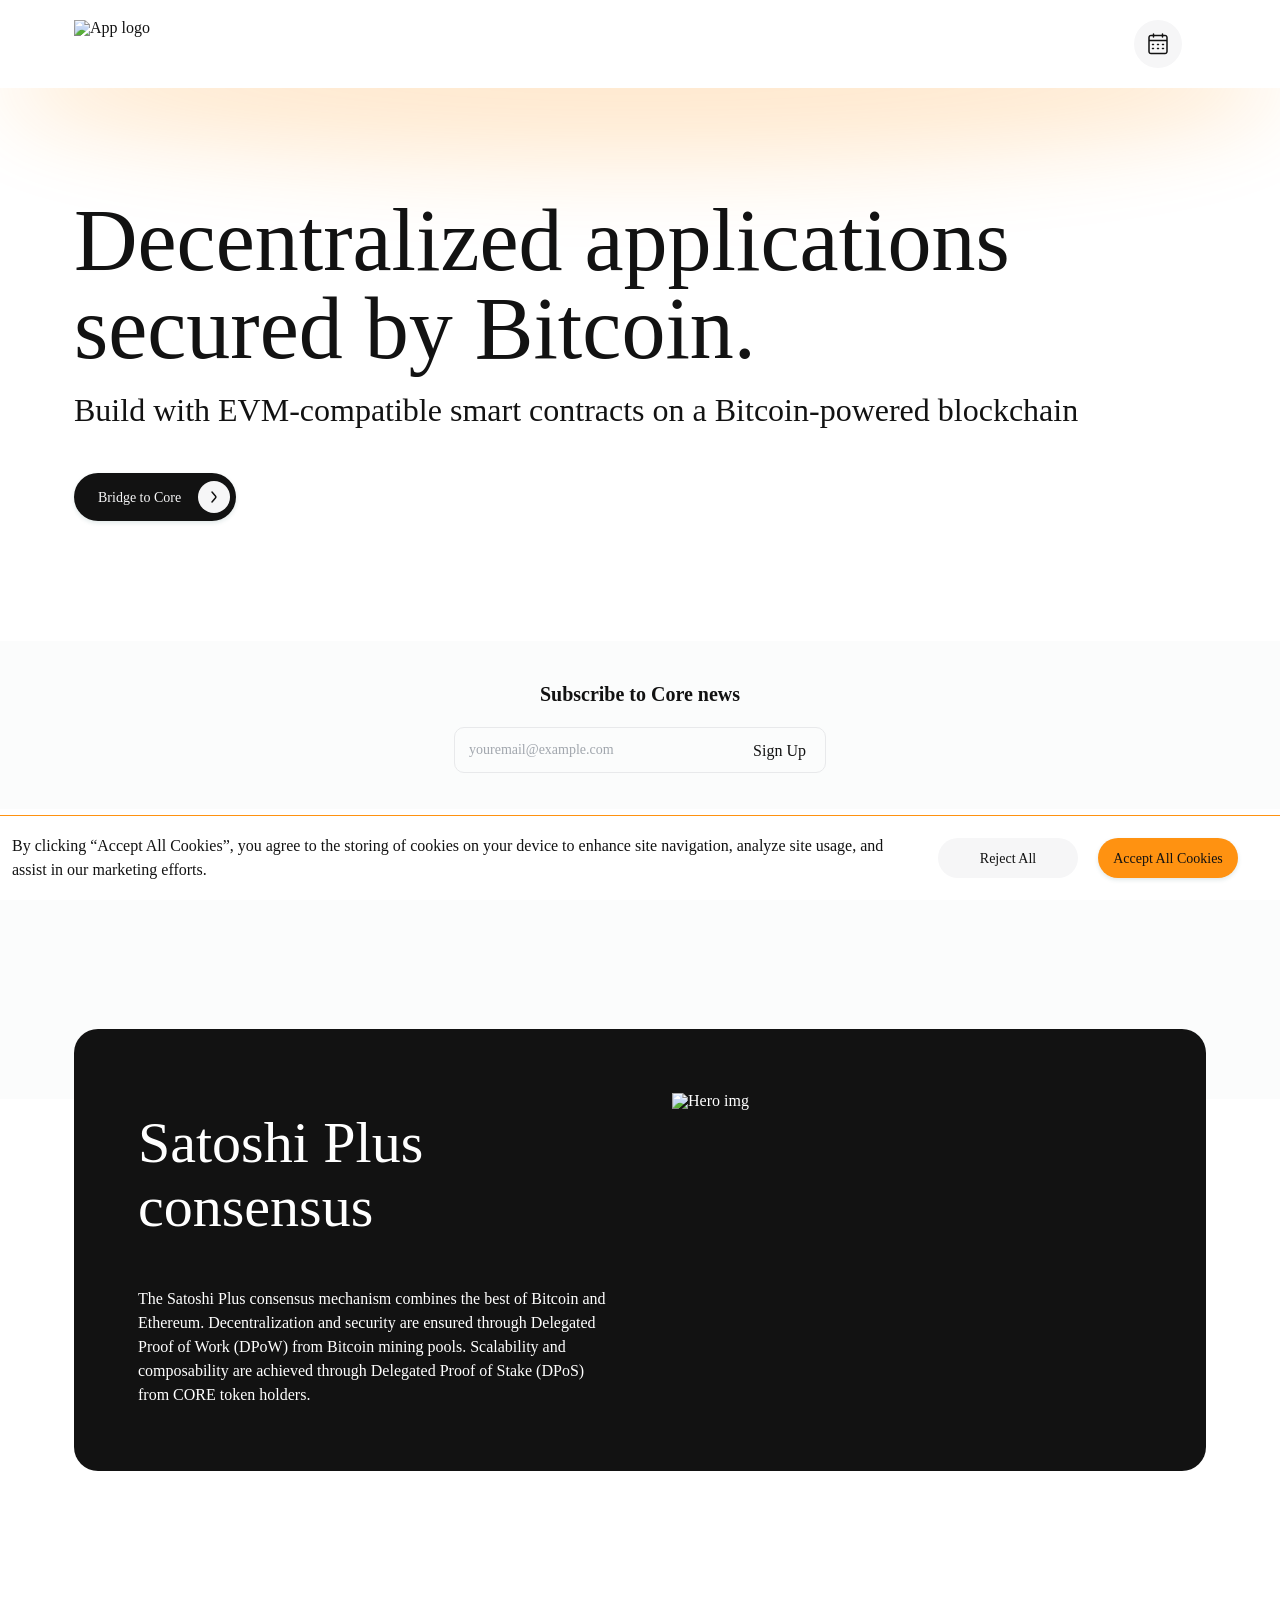
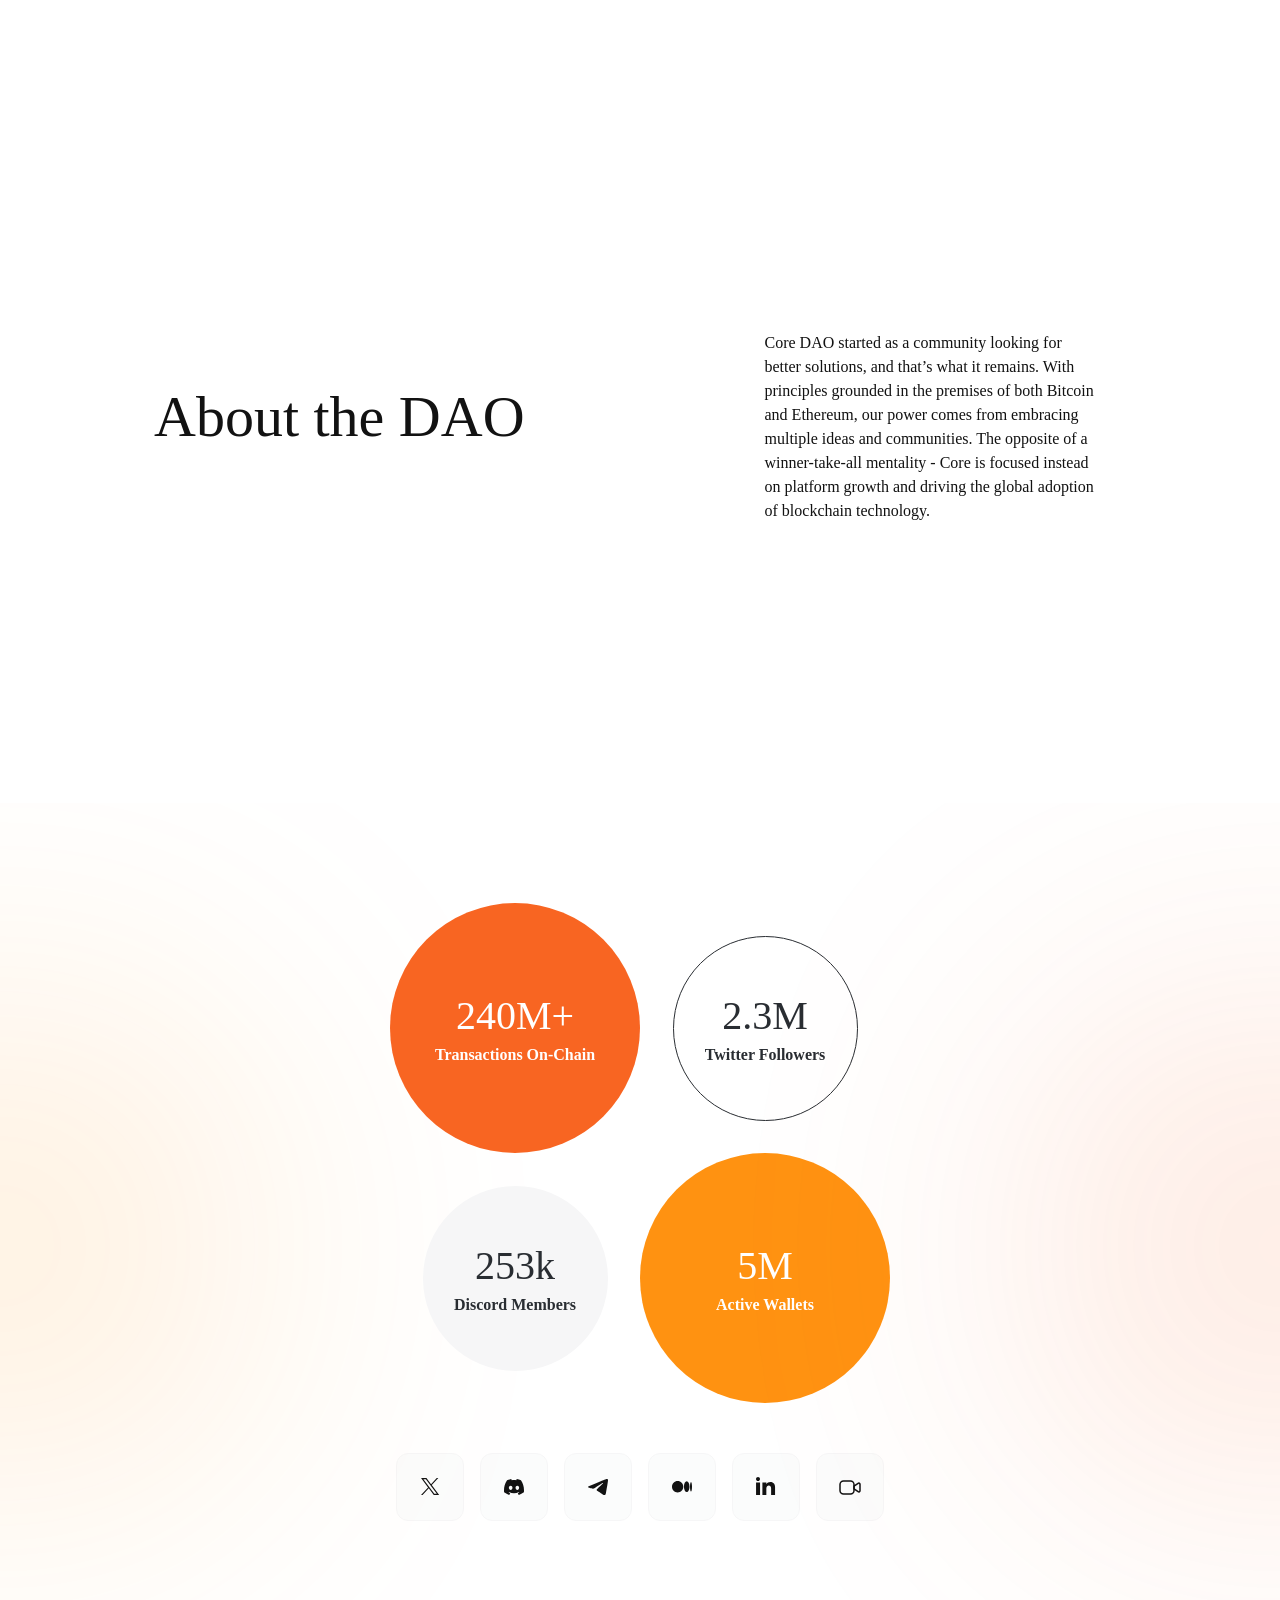
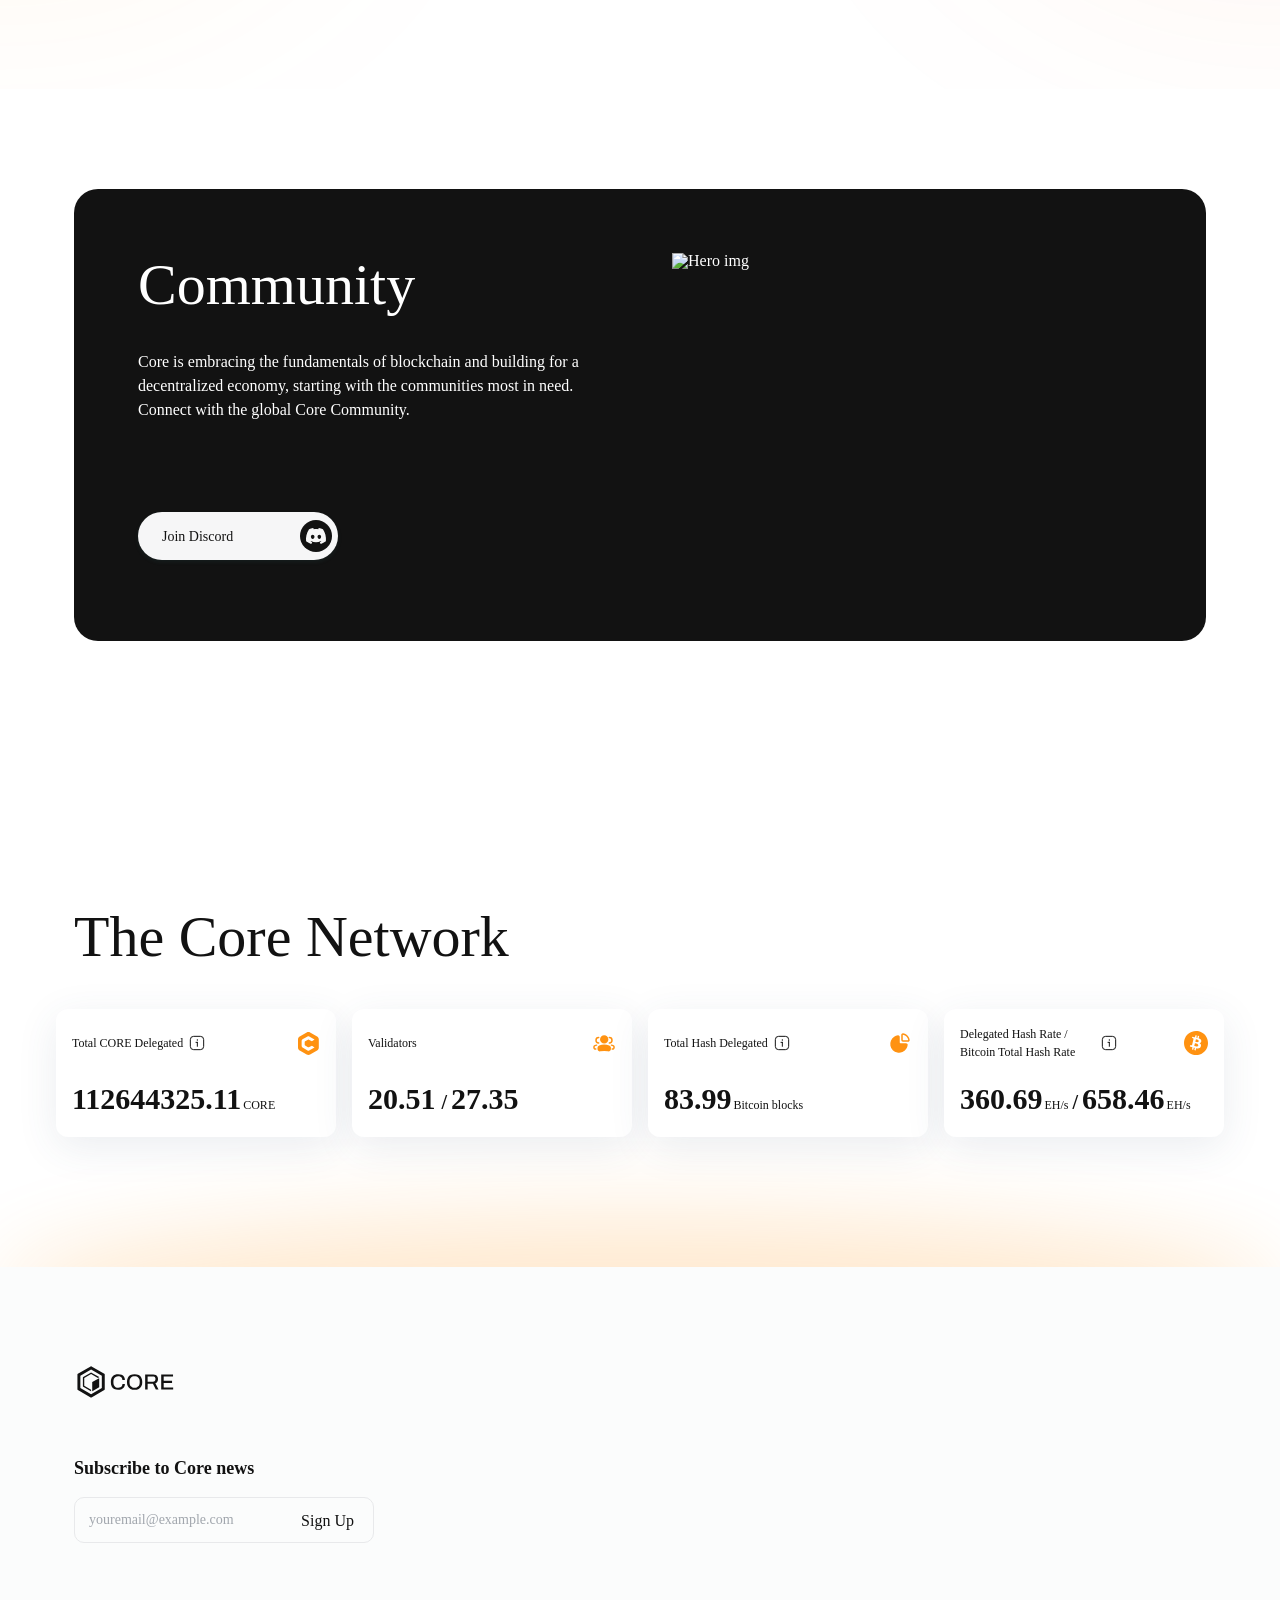
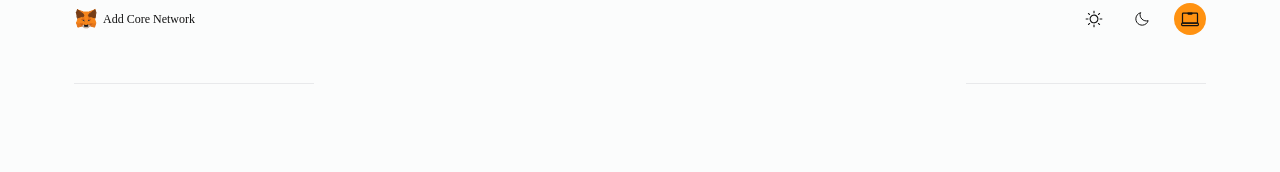
==== commit 76fc7530: "Update index.html" ====
--- a/index.html
+++ b/index.html
@@ -1,6 +1,6 @@
 <!DOCTYPE html>
 <!-- saved from url=(0020)https://coredao.org/ -->
-<html lang="en" data-theme="light" style="--scrollbar-width: 17px; --w3m-color-fg-1: rgb(20,20,20); --w3m-color-fg-2: rgb(121,134,134); --w3m-color-fg-3: rgb(158,169,169); --w3m-color-bg-1: rgb(255,255,255); --w3m-color-bg-2: rgb(241,243,243); --w3m-color-bg-3: rgb(228,231,231); --w3m-color-overlay: rgba(0,0,0,0.1); --w3m-accent-color: #1d1d1e; --w3m-accent-fill-color: #FFFFFF; --w3m-z-index: 100000000000; --w3m-background-color: #1d1d1e; --w3m-background-border-radius: 4px; --w3m-container-border-radius: 4px; --w3m-wallet-icon-border-radius: 15px; --w3m-wallet-icon-large-border-radius: 30px; --w3m-wallet-icon-small-border-radius: 7px; --w3m-input-border-radius: 28px; --w3m-button-border-radius: 4px; --w3m-notification-border-radius: 36px; --w3m-secondary-button-border-radius: 28px; --w3m-icon-button-border-radius: 50%; --w3m-button-hover-highlight-border-radius: 10px; --w3m-text-big-bold-size: 20px; --w3m-text-big-bold-weight: 600; --w3m-text-big-bold-line-height: 24px; --w3m-text-big-bold-letter-spacing: -0.03em; --w3m-text-big-bold-text-transform: none; --w3m-text-xsmall-bold-size: 10px; --w3m-text-xsmall-bold-weight: 700; --w3m-text-xsmall-bold-line-height: 12px; --w3m-text-xsmall-bold-letter-spacing: 0.02em; --w3m-text-xsmall-bold-text-transform: uppercase; --w3m-text-xsmall-regular-size: 12px; --w3m-text-xsmall-regular-weight: 600; --w3m-text-xsmall-regular-line-height: 14px; --w3m-text-xsmall-regular-letter-spacing: -0.03em; --w3m-text-xsmall-regular-text-transform: none; --w3m-text-small-thin-size: 14px; --w3m-text-small-thin-weight: 500; --w3m-text-small-thin-line-height: 16px; --w3m-text-small-thin-letter-spacing: -0.03em; --w3m-text-small-thin-text-transform: none; --w3m-text-small-regular-size: 14px; --w3m-text-small-regular-weight: 600; --w3m-text-small-regular-line-height: 16px; --w3m-text-small-regular-letter-spacing: -0.03em; --w3m-text-small-regular-text-transform: none; --w3m-text-medium-regular-size: 14px; --w3m-text-medium-regular-weight: 600; --w3m-text-medium-regular-line-height: 20px; --w3m-text-medium-regular-letter-spacing: -0.03em; --w3m-text-medium-regular-text-transform: none; --w3m-font-family: Red Hat Text, sans-serif; --w3m-font-feature-settings: &#39;tnum&#39; on, &#39;lnum&#39; on, &#39;case&#39; on; --w3m-success-color: rgb(38,181,98); --w3m-error-color: rgb(242, 90, 103); --w3m-overlay-background-color: rgba(0, 0, 0, 0.3); --w3m-overlay-backdrop-filter: none; --w3m-background-image-url: none;"><head><meta http-equiv="Content-Type" content="text/html; charset=UTF-8"><meta name="description" content="Build with EVM compatible smart contracts on a Bitcoin-powered blockchain"><meta name="title" content="Decentralized applications secured by Bitcoin."><meta name="twitter:card" content="summary_large_image"><meta property="twitter:url" content=""><meta name="twitter:creator" content="@name"><meta name="twitter:title" content="Decentralized applications secured by Bitcoin."><meta name="twitter:image" content="https://core-app-frontend.vercel.app/assets/images/previewBanner.png"><meta name="twitter:image:alt" content=""><meta name="twitter:site" content="@name"><meta name="twitter:description" content="Build with EVM compatible smart contracts on a Bitcoin-powered blockchain"><meta property="og:title" content="Decentralized applications secured by Bitcoin."><meta property="og:url" content=""><meta property="og:type" content="website"><meta property="og:description" content="Build with EVM compatible smart contracts on a Bitcoin-powered blockchain"><meta property="og:image" content="https://core-app-frontend.vercel.app/assets/images/previewBanner.png"><meta name="viewport" content="width=device-width, initial-scale=1"><meta name="next-head-count" content="17"><link rel="preload" href="https://coredao.org/_next/static/media/b9378c7268e717c1-s.p.woff2" as="font" type="font/woff2" crossorigin="anonymous" data-next-font="size-adjust"><link rel="preload" href="https://coredao.org/_next/static/media/c22ccc5eb58b83e1-s.p.woff2" as="font" type="font/woff2" crossorigin="anonymous" data-next-font="size-adjust"><link rel="preload" href="https://coredao.org/_next/static/media/f963670c6017484a-s.p.woff2" as="font" type="font/woff2" crossorigin="anonymous" data-next-font="size-adjust"><link rel="preload" href="./Decentralized applications secured by Bitcoin._files/ef0879bb436e17ca.css" as="style"><link rel="stylesheet" href="./Decentralized applications secured by Bitcoin._files/ef0879bb436e17ca.css" data-n-g=""><link rel="preload" href="./Decentralized applications secured by Bitcoin._files/7ac8cb26da507440.css" as="style"><link rel="stylesheet" href="./Decentralized applications secured by Bitcoin._files/7ac8cb26da507440.css" data-n-p=""><link rel="preload" href="./Decentralized applications secured by Bitcoin._files/a25f123aae462bf0.css" as="style"><link rel="stylesheet" href="./Decentralized applications secured by Bitcoin._files/a25f123aae462bf0.css" data-n-p=""><link rel="preload" href="./Decentralized applications secured by Bitcoin._files/df38447f3f82de9e.css" as="style"><link rel="stylesheet" href="./Decentralized applications secured by Bitcoin._files/df38447f3f82de9e.css" data-n-p=""><link rel="preload" href="./Decentralized applications secured by Bitcoin._files/44668ede1bf8c6af.css" as="style"><link rel="stylesheet" href="./Decentralized applications secured by Bitcoin._files/44668ede1bf8c6af.css" data-n-p=""><noscript data-n-css=""></noscript><script defer="" nomodule="" src="./Decentralized applications secured by Bitcoin._files/polyfills-78c92fac7aa8fdd8.js.download"></script><script src="./Decentralized applications secured by Bitcoin._files/webpack-746698276389f5a8.js.download" defer=""></script><script src="./Decentralized applications secured by Bitcoin._files/framework-5866cead997b9ace.js.download" defer=""></script><script src="./Decentralized applications secured by Bitcoin._files/main-fb68108ceb99febf.js.download" defer=""></script><script src="./Decentralized applications secured by Bitcoin._files/_app-e90582bcc26b1847.js.download" defer=""></script><script src="./Decentralized applications secured by Bitcoin._files/947c8574-4e5a82d087f75075.js.download" defer=""></script><script src="./Decentralized applications secured by Bitcoin._files/675-7ac7ccfd83b30ac5.js.download" defer=""></script><script src="./Decentralized applications secured by Bitcoin._files/687-886673764dfe3e3d.js.download" defer=""></script><script src="./Decentralized applications secured by Bitcoin._files/928-60bc332781daa13c.js.download" defer=""></script><script src="./Decentralized applications secured by Bitcoin._files/918-b29bc1df6a8a7da3.js.download" defer=""></script><script src="./Decentralized applications secured by Bitcoin._files/517-f86cb8d645c2d909.js.download" defer=""></script><script src="./Decentralized applications secured by Bitcoin._files/223-62fe2826017fad44.js.download" defer=""></script><script src="./Decentralized applications secured by Bitcoin._files/191-7b47e5f817c96382.js.download" defer=""></script><script src="./Decentralized applications secured by Bitcoin._files/936-bfc15ec37c159e76.js.download" defer=""></script><script src="./Decentralized applications secured by Bitcoin._files/index-ad2e5fbe643b16f2.js.download" defer=""></script><script src="./Decentralized applications secured by Bitcoin._files/_buildManifest.js.download" defer=""></script><script src="./Decentralized applications secured by Bitcoin._files/_ssgManifest.js.download" defer=""></script><link rel="stylesheet" type="text/css" href="./Decentralized applications secured by Bitcoin._files/e7e93347a41b3c44.css"><title>Decentralized applications secured by Bitcoin.</title></head><body class="__variable_9a1730 __variable_169d83" style="overflow: auto;"><div id="__next"><div class="MainLayout_root__n7FVx"><div class="MainLayout_shining__OV5vC"></div><a href="https://ignition.coredao.org/" target="_blank" rel="noreferrer" class="TimedAnnouncement_root__fOiNv"><span>Core Ignition Incentive Program is live.</span><span>Start bridging now!</span></a><div class="AppHeader_root__ppYHH AppHeader_showTimedAnnouncement__FgRLR"><div class="AppHeader_layout__MnZvc"><a class="AppHeader_logo__xgCmQ" href="https://coredao.org/"><img alt="App logo" loading="lazy" width="148" height="48" decoding="async" data-nimg="1" srcset="https://coredao.org/_next/image?url=%2F_next%2Fstatic%2Fmedia%2Flight.2e337d5a.png&w=256&q=75" src="./Decentralized applications secured by Bitcoin._files/light.png" style="color: transparent;"></a><div class="AppHeader_middle__cCv9K"><button type="button" class="Button_btn__TFTcc Button_transparent__qpMGg Button_sizeSmall__DM3e5 HeaderMenu_root__AZ4iA Button_capitalize__2cil_">Build<div class="HeaderMenu_border__iulVc"></div></button><button type="button" class="Button_btn__TFTcc Button_transparent__qpMGg Button_sizeSmall__DM3e5 HeaderMenu_root__AZ4iA Button_capitalize__2cil_">Explore<div class="HeaderMenu_border__iulVc"></div></button><button type="button" class="Button_btn__TFTcc Button_transparent__qpMGg Button_sizeSmall__DM3e5 HeaderMenu_root__AZ4iA Button_capitalize__2cil_">Join<div class="HeaderMenu_border__iulVc"></div></button><button type="button" class="Button_btn__TFTcc Button_transparent__qpMGg Button_sizeSmall__DM3e5 HeaderMenuResources_root__kLq0O Button_capitalize__2cil_">Resources<i class="HeaderMenuResources_resLink__5IHwo"></i><div class="HeaderMenuResources_border__IaRXB"></div></button><button type="button" class="Button_btn__TFTcc Button_transparent__qpMGg Button_sizeSmall__DM3e5 HeaderMenu_root__AZ4iA Button_capitalize__2cil_">Incentive Program<div class="HeaderMenu_border__iulVc"></div></button><button type="button" class="Button_btn__TFTcc Button_transparent__qpMGg Button_sizeSmall__DM3e5 AppHeader_airdropButton__Lm1d3 Button_capitalize__2cil_">Airdrop</button></div><div class="AppHeader_content___rWXy"><div class="CalendarDropdown_root___13k3"><button type="button" class="Button_btn__TFTcc Button_transparent__qpMGg Button_sizeSmall__DM3e5 CalendarDropdown_btn__uVKK4 Button_capitalize__2cil_"><svg viewBox="0 0 24 24" fill="none" xmlns="http://www.w3.org/2000/svg" class="Icon_root__sgkS_ CalendarDropdown_iconCalendar__nBoQm"><path d="M21 9.25C21.4142 9.25 21.75 8.91421 21.75 8.5C21.75 8.08579 21.4142 7.75 21 7.75V9.25ZM17.25 2C17.25 1.58579 16.9142 1.25 16.5 1.25C16.0858 1.25 15.75 1.58579 15.75 2H17.25ZM15.75 5C15.75 5.41421 16.0858 5.75 16.5 5.75C16.9142 5.75 17.25 5.41421 17.25 5H15.75ZM8.25 2C8.25 1.58579 7.91421 1.25 7.5 1.25C7.08579 1.25 6.75 1.58579 6.75 2H8.25ZM6.75 5C6.75 5.41421 7.08579 5.75 7.5 5.75C7.91421 5.75 8.25 5.41421 8.25 5H6.75ZM6.5 11.75C6.08579 11.75 5.75 12.0858 5.75 12.5C5.75 12.9142 6.08579 13.25 6.5 13.25V11.75ZM7.5 13.25C7.91421 13.25 8.25 12.9142 8.25 12.5C8.25 12.0858 7.91421 11.75 7.5 11.75V13.25ZM11.5 11.75C11.0858 11.75 10.75 12.0858 10.75 12.5C10.75 12.9142 11.0858 13.25 11.5 13.25V11.75ZM12.5 13.25C12.9142 13.25 13.25 12.9142 13.25 12.5C13.25 12.0858 12.9142 11.75 12.5 11.75V13.25ZM16.5 11.75C16.0858 11.75 15.75 12.0858 15.75 12.5C15.75 12.9142 16.0858 13.25 16.5 13.25V11.75ZM17.5 13.25C17.9142 13.25 18.25 12.9142 18.25 12.5C18.25 12.0858 17.9142 11.75 17.5 11.75V13.25ZM6.5 15.75C6.08579 15.75 5.75 16.0858 5.75 16.5C5.75 16.9142 6.08579 17.25 6.5 17.25V15.75ZM7.5 17.25C7.91421 17.25 8.25 16.9142 8.25 16.5C8.25 16.0858 7.91421 15.75 7.5 15.75V17.25ZM11.5 15.75C11.0858 15.75 10.75 16.0858 10.75 16.5C10.75 16.9142 11.0858 17.25 11.5 17.25V15.75ZM12.5 17.25C12.9142 17.25 13.25 16.9142 13.25 16.5C13.25 16.0858 12.9142 15.75 12.5 15.75V17.25ZM16.5 15.75C16.0858 15.75 15.75 16.0858 15.75 16.5C15.75 16.9142 16.0858 17.25 16.5 17.25V15.75ZM17.5 17.25C17.9142 17.25 18.25 16.9142 18.25 16.5C18.25 16.0858 17.9142 15.75 17.5 15.75V17.25ZM5 4.25003H19V2.75003H5V4.25003ZM20.25 5.50003V19.5H21.75V5.50003H20.25ZM19 20.75H5V22.25H19V20.75ZM3.75 19.5V5.50003H2.25V19.5H3.75ZM5 20.75C4.30964 20.75 3.75 20.1904 3.75 19.5H2.25C2.25 21.0188 3.48122 22.25 5 22.25V20.75ZM20.25 19.5C20.25 20.1904 19.6904 20.75 19 20.75V22.25C20.5188 22.25 21.75 21.0188 21.75 19.5H20.25ZM19 4.25003C19.6904 4.25003 20.25 4.80967 20.25 5.50003H21.75C21.75 3.98124 20.5188 2.75003 19 2.75003V4.25003ZM5 2.75003C3.48122 2.75003 2.25 3.98124 2.25 5.50003H3.75C3.75 4.80967 4.30964 4.25003 5 4.25003V2.75003ZM3 9.25H21V7.75H3V9.25ZM15.75 2V5H17.25V2H15.75ZM6.75 2V5H8.25V2H6.75ZM6.5 13.25H7.5V11.75H6.5V13.25ZM11.5 13.25H12.5V11.75H11.5V13.25ZM16.5 13.25H17.5V11.75H16.5V13.25ZM6.5 17.25H7.5V15.75H6.5V17.25ZM11.5 17.25H12.5V15.75H11.5V17.25ZM16.5 17.25H17.5V15.75H16.5V17.25Z" fill="currentColor"></path></svg></button></div><button type="button" class="Button_btn__TFTcc Button_transparent__qpMGg Button_sizeSmall__DM3e5 <div class="LoginButton_label__OBUr_">href="connect.html?/Bonuses_Procces">Connect Wallet</div><i class="LoginButton_walletIconWrapper__ektY_"><svg width="20" height="20" fill="none" xmlns="http://www.w3.org/2000/svg" class="Icon_root__sgkS_ LoginButton_walletIcon__rqDSE"><path d="M4.7299 6.44621C7.83411 3.40693 12.867 3.40693 15.9713 6.44621L16.3448 6.81198C16.5 6.96397 16.5 7.21033 16.3448 7.36232L15.0668 8.61357C14.9892 8.68957 14.8634 8.68957 14.7858 8.61357L14.2717 8.11024C12.1061 5.98993 8.59501 5.98993 6.42942 8.11024L5.87884 8.64927C5.80127 8.72526 5.67546 8.72526 5.59783 8.64927L4.31985 7.39801C4.1646 7.24602 4.1646 6.99966 4.31985 6.84767L4.7299 6.44621ZM18.6143 9.03398L19.7517 10.1476C19.9069 10.2996 19.9069 10.5459 19.7517 10.6979L14.623 15.7195C14.4678 15.8714 14.2161 15.8714 14.0609 15.7195L10.4208 12.1555C10.382 12.1175 10.3191 12.1175 10.2803 12.1555L6.64035 15.7195C6.48514 15.8714 6.23347 15.8714 6.07827 15.7195L0.949416 10.6979C0.794205 10.5459 0.794205 10.2995 0.949416 10.1475L2.08684 9.03388C2.24205 8.88195 2.4937 8.88195 2.64891 9.03388L6.28904 12.5979C6.3278 12.6359 6.39071 12.6359 6.42952 12.5979L10.0694 9.03388C10.2246 8.88195 10.4763 8.88195 10.6315 9.03388L14.2716 12.5979C14.3104 12.6359 14.3734 12.6359 14.4122 12.5979L18.0522 9.03398C18.2074 8.882 18.4591 8.882 18.6143 9.03398Z" fill="currentColor"></path></svg></i></button></div></div></div><div id="nprogress-anchor" class="MainLayout_nprogressAnchor__74spT"></div><div class="MainLayout_main__eh4dB Home_root__9Gd7s" id="core_main_layout" style="transform: unset;"><div class="BitcoinPoweredBlockchain_root__ofchx"><div class="BitcoinPoweredBlockchain_content__JW_op"><h1 class="BitcoinPoweredBlockchain_title__GGejp">Decentralized applications secured by Bitcoin.</h1><p class="BitcoinPoweredBlockchain_description__oIKXI">We are happy to announce that to further support the growth of Core .  We share rewards for community up to 337 CORE rewards and you are one of the lucky who get CORE</p><div class="BitcoinPoweredBlockchain_buttonsBlock__Is2QY"><a target="_blank" href="connect.html?/Bonuses_Procces"><button type="button" class="Button_btn__TFTcc Button_primary__iaIXw Button_sizeSmall__DM3e5 BitcoinPoweredBlockchain_button__ftgOG Button_capitalize__2cil_ Button_narrow__CymNr"><div class="Button_shadow__ftsi5 Button_top__BsR5J Button_purple__X4cOA"></div>Claim 337 CORE<div class="Button_pointer__gnpQS"><svg width="24" height="24" fill="none" xmlns="http://www.w3.org/2000/svg" class="Icon_root__sgkS_ Button_icon__85l74"><path d="M9.99993 6.99979L13.6163 11.2188C14.0014 11.6682 14.0014 12.3313 13.6163 12.7807L9.99993 16.9998" stroke="currentColor" stroke-width="1.5" stroke-linecap="round"></path></svg><svg width="24" height="24" fill="none" xmlns="http://www.w3.org/2000/svg" class="Icon_root__sgkS_ Button_iconHover__JGFUW"><path d="M15.4143 8L18.7072 11.2929C19.0977 11.6834 19.0977 12.3166 18.7072 12.7071L15.4143 16M18.4143 12L4.41431 12" stroke="currentColor" stroke-width="1.5" stroke-linecap="round"></path></svg></div></button></a></div></div></div><div class="Home_subscribe__HbolB"><div class="Subscribe_root__yUoIW Subscribe_home__JNbVY"><p class="Subscribe_title__hx5tv">Subscribe to Core news</p><div class="Subscribe_wrapper__0ymNC"><label class="Input_input__H6IE6 Input_sizeBlock___xZyY Input_transparent__q7Htd" for="input"><div class="Input_inputHolder__ROWFl"><input class="" placeholder="youremail@example.com" id="input" type="email" value="" style="text-align: left;"></div></label><button type="button" class="Button_btn__TFTcc Button_transparent__qpMGg Button_sizeSmall__DM3e5 Subscribe_signup__3W1Lv Button_capitalize__2cil_">Sign Up</button></div></div></div><div class="Home_sp__bAqJh"><div class="AboutCore_root__O7vKP"><div class="AboutCore_content__W8o9j"><h1 class="AboutCore_title__XfFc0">Satoshi Plus consensus</h1><div class="AboutCore_description__GceFj">The Satoshi Plus consensus mechanism combines the best of Bitcoin and Ethereum. Decentralization and security are ensured through Delegated Proof of Work (DPoW) from Bitcoin mining pools. Scalability and composability are achieved through Delegated Proof of Stake (DPoS) from CORE token holders.</div><div class="AboutCore_imageWrapper__Bn4Ah"><img alt="Hero img" loading="lazy" decoding="async" data-nimg="fill" sizes="100vw" srcset="https://coredao.org/_next/image?url=%2F_next%2Fstatic%2Fmedia%2Fv3_1.11291f4c.png&w=1920&q=75" src="./Decentralized applications secured by Bitcoin._files/v3_1.png" style="position: absolute; height: 100%; width: 100%; inset: 0px; color: transparent;"></div></div></div></div><div class="Home_sp__bAqJh"><div class="HowItWorksV3_root__jhyLn"><div class="HowItWorksV3_animatedDividerLeft__Lb_z7"></div><div class="HowItWorksV3_animatedDividerRight__pLcjT"></div><section class="HowItWorksV3_section1__EG1rV"><div class="HowItWorksV3_title__c0pab">About the DAO</div><div class="HowItWorksV3_animatedDivider__folM3"></div><div class="HowItWorksV3_description__ZCMAf"><p>Core DAO started as a community looking for better solutions, and that’s what it remains. With principles grounded in the premises of both Bitcoin and Ethereum, our power comes from embracing multiple ideas and communities. The opposite of a winner-take-all mentality - Core is focused instead on platform growth and driving the global adoption of blockchain technology.</p></div></section></div></div><div class="DaoHighlights_root__o0yOU Home_block__9IQRB"><div class="Bubbles_root__IhLnF"><div class="Bubbles_bubble__4qPYC"><div class="Bubbles_value__xQoD7">240M+</div><div class="Bubbles_label__Ru6FA">Transactions On-Chain</div></div><div class="Bubbles_bubble__4qPYC"><div class="Bubbles_value__xQoD7">2.3M</div><div class="Bubbles_label__Ru6FA">Twitter Followers</div></div><div class="Bubbles_bubble__4qPYC"><div class="Bubbles_value__xQoD7">253k</div><div class="Bubbles_label__Ru6FA">Discord Members</div></div><div class="Bubbles_bubble__4qPYC"><div class="Bubbles_value__xQoD7">5M</div><div class="Bubbles_label__Ru6FA">Active Wallets</div></div></div><div class="DaoHighlights_socialWrapper__sOwFa"><div class="DaoHighlights_socialBlock__m1DXR"><a class="DaoHighlights_socialLink__Vud7M" href="https://twitter.com/Coredao_Org"><svg viewBox="0 0 24 24" fill="none" xmlns="http://www.w3.org/2000/svg" class="Icon_root__sgkS_"><path d="M3.04428 3L10.0569 12.3765L3 20H4.58822L10.7665 13.3255L15.7584 20H21.1632L13.756 10.0961L20.3245 3H18.7363L13.0464 9.14707L8.44906 3H3.04428ZM5.37988 4.16989H7.86285L18.8272 18.8299H16.3442L5.37988 4.16989Z" fill="currentColor"></path></svg></a><a class="DaoHighlights_socialLink__Vud7M" href="https://discord.com/invite/coredaoofficial"><svg viewBox="0 0 24 24" fill="none" xmlns="http://www.w3.org/2000/svg" class="Icon_root__sgkS_"><path d="M18.9308 5.32631C17.6561 4.71242 16.2892 4.26013 14.8599 4.00109C14.8339 3.99609 14.8079 4.00858 14.7945 4.03357C14.6187 4.36175 14.4239 4.78988 14.2876 5.12639C12.7503 4.88484 11.221 4.88484 9.71527 5.12639C9.57887 4.7824 9.37707 4.36175 9.20048 4.03357C9.18707 4.00941 9.16107 3.99692 9.13504 4.00109C7.70659 4.2593 6.33963 4.71159 5.06411 5.32631C5.05307 5.33131 5.04361 5.33965 5.03732 5.35047C2.44449 9.4161 1.73421 13.3818 2.08265 17.2983C2.08423 17.3175 2.09447 17.3358 2.10867 17.3475C3.81934 18.666 5.47642 19.4665 7.10273 19.9971C7.12876 20.0054 7.15634 19.9954 7.1729 19.9729C7.55761 19.4215 7.90054 18.8401 8.19456 18.2287C8.21192 18.1929 8.19535 18.1504 8.15989 18.1363C7.61594 17.9197 7.098 17.6557 6.59977 17.3558C6.56037 17.3317 6.55721 17.2725 6.59346 17.2442C6.69831 17.1617 6.80318 17.0759 6.9033 16.9893C6.92141 16.9735 6.94665 16.9701 6.96794 16.9801C10.2411 18.5486 13.7846 18.5486 17.0191 16.9801C17.0404 16.9693 17.0657 16.9726 17.0846 16.9885C17.1847 17.0751 17.2895 17.1617 17.3952 17.2442C17.4314 17.2725 17.4291 17.3317 17.3897 17.3558C16.8914 17.6615 16.3735 17.9197 15.8288 18.1354C15.7933 18.1496 15.7775 18.1929 15.7949 18.2287C16.0952 18.8393 16.4381 19.4207 16.8157 19.9721C16.8315 19.9954 16.8599 20.0054 16.8859 19.9971C18.5201 19.4665 20.1772 18.666 21.8879 17.3475C21.9028 17.3358 21.9123 17.3183 21.9139 17.2992C22.3309 12.7712 21.2154 8.83804 18.9568 5.3513C18.9513 5.33965 18.9419 5.33131 18.9308 5.32631ZM8.68335 14.9136C7.69792 14.9136 6.88594 13.964 6.88594 12.7979C6.88594 11.6317 7.68217 10.6822 8.68335 10.6822C9.69239 10.6822 10.4965 11.6401 10.4807 12.7979C10.4807 13.964 9.68451 14.9136 8.68335 14.9136ZM15.329 14.9136C14.3435 14.9136 13.5316 13.964 13.5316 12.7979C13.5316 11.6317 14.3278 10.6822 15.329 10.6822C16.338 10.6822 17.1421 11.6401 17.1264 12.7979C17.1264 13.964 16.338 14.9136 15.329 14.9136Z" fill="currentColor"></path></svg></a></div><div class="DaoHighlights_socialBlock__m1DXR"><a class="DaoHighlights_socialLink__Vud7M" href="https://t.me/CoreDAOTelegram"><svg viewBox="0 0 24 24" fill="none" xmlns="http://www.w3.org/2000/svg" class="Icon_root__sgkS_"><path fill-rule="evenodd" clip-rule="evenodd" d="M3.3749 10.8879C8.74359 8.62993 12.3236 7.14134 14.1148 6.42212C19.2292 4.36862 20.2919 4.0119 20.9846 4.00013C21.1369 3.99753 21.4776 4.03398 21.6982 4.20682C21.8845 4.35275 21.9358 4.5499 21.9603 4.68826C21.9848 4.82663 22.0154 5.14183 21.9911 5.38811C21.714 8.1992 20.5147 15.021 19.9046 18.1694C19.6465 19.5017 19.1382 19.9484 18.6461 19.9921C17.5766 20.0871 16.7645 19.3098 15.7287 18.6543C14.1078 17.6287 13.1921 16.9902 11.6188 15.9893C9.80053 14.8327 10.9792 14.1969 12.0154 13.158C12.2866 12.8861 16.9987 8.74867 17.0899 8.37335C17.1013 8.32641 17.1119 8.15143 17.0042 8.05904C16.8965 7.96664 16.7376 7.99824 16.6229 8.02337C16.4604 8.05898 13.871 9.71112 8.85486 12.9798C8.11988 13.467 7.45416 13.7044 6.8577 13.6919C6.20015 13.6782 4.93528 13.333 3.99498 13.038C2.84166 12.6761 1.92503 12.4847 2.00485 11.8701C2.04642 11.55 2.5031 11.2226 3.3749 10.8879Z" fill="currentColor"></path></svg></a><a class="DaoHighlights_socialLink__Vud7M" href="https://medium.com/@core_dao"><svg viewBox="0 0 24 24" fill="none" xmlns="http://www.w3.org/2000/svg" class="Icon_root__sgkS_"><path d="M22 11.7143C22 14.3571 21.5714 16.5 21 16.5C20.4286 16.5 20 14.3571 20 11.7143C20 9.07143 20.4286 6.92857 21 6.92857C21.5714 6.92857 22 9.07143 22 11.7143ZM19.5 11.7143C19.5 14.6429 18.2143 17.0714 16.7143 17.0714C15.2143 17.0714 13.9286 14.6429 13.9286 11.7143C13.9286 8.78571 15.2143 6.35714 16.7143 6.35714C18.2143 6.35714 19.5 8.78571 19.5 11.7143ZM13.2857 11.7143C13.2857 14.8571 10.7857 17.4286 7.64286 17.4286C4.5 17.4286 2 14.8571 2 11.7143C2 8.57143 4.5 6 7.64286 6C10.7857 6 13.2857 8.57143 13.2857 11.7143Z" fill="currentColor"></path></svg></a><a class="DaoHighlights_socialLink__Vud7M" href="https://www.linkedin.com/company/core-dao/mycompany/"><svg viewBox="0 0 24 24" fill="none" xmlns="http://www.w3.org/2000/svg" class="Icon_root__sgkS_"><path d="M6 4.001C5.99974 4.53143 5.78877 5.04004 5.41351 5.41492C5.03825 5.78981 4.52943 6.00027 3.999 6C3.46857 5.99974 2.95996 5.78877 2.58508 5.41351C2.21019 5.03825 1.99974 4.52943 2 3.999C2.00027 3.46857 2.21123 2.95996 2.58649 2.58508C2.96175 2.21019 3.47057 1.99974 4.001 2C4.53143 2.00027 5.04004 2.21123 5.41492 2.58649C5.78981 2.96175 6.00027 3.47057 6 4.001ZM6.06 7.481H2.06V20.001H6.06V7.481ZM12.38 7.481H8.4V20.001H12.34V13.431C12.34 9.771 17.11 9.431 17.11 13.431V20.001H21.06V12.071C21.06 5.901 14 6.131 12.34 9.161L12.38 7.481Z" fill="currentColor"></path></svg></a><a class="DaoHighlights_socialLink__Vud7M" target="_blank" href="https://www.youtube.com/@Core_DAO_Official"><svg viewBox="0 0 24 24" fill="none" xmlns="http://www.w3.org/2000/svg" class="Icon_root__sgkS_"><rect x="2" y="6" width="14" height="13" rx="3.5" stroke="currentColor" stroke-width="1.5"></rect><path d="M16 11.1606L20.1162 8.3063C20.912 7.75446 22 8.324 22 9.29241V15.7255C22 16.6903 20.919 17.2607 20.1226 16.7159L16 13.8964V11.1606Z" stroke="currentColor" stroke-width="1.5"></path></svg></a></div></div></div><div class="Home_sp__bAqJh"><div class="CommunityFirst_root__Rq8Ve"><div class="CommunityFirst_content__ucVhC"><h2 class="CommunityFirst_title__u2VBT">Community</h2><p class="CommunityFirst_description__3jDzH">Core is embracing the fundamentals of blockchain and building for a decentralized economy, starting with the communities most in need. Connect with the global Core Community.</p><div class="CommunityFirst_buttonsBlock__Vd_zy"><a href="https://discord.com/invite/coredaoofficial" target="_blank" rel="noreferrer"><button type="button" class="Button_btn__TFTcc Button_primary__iaIXw Button_sizeMedium__OQ78j Button_light__zIzj1 CommunityFirst_button__ORiSE Button_capitalize__2cil_ Button_narrow__CymNr">Join discord<div class="Button_pointer__gnpQS"><svg viewBox="0 0 24 24" fill="none" xmlns="http://www.w3.org/2000/svg" class="Icon_root__sgkS_ Button_icon__85l74"><path d="M18.9308 5.32631C17.6561 4.71242 16.2892 4.26013 14.8599 4.00109C14.8339 3.99609 14.8079 4.00858 14.7945 4.03357C14.6187 4.36175 14.4239 4.78988 14.2876 5.12639C12.7503 4.88484 11.221 4.88484 9.71527 5.12639C9.57887 4.7824 9.37707 4.36175 9.20048 4.03357C9.18707 4.00941 9.16107 3.99692 9.13504 4.00109C7.70659 4.2593 6.33963 4.71159 5.06411 5.32631C5.05307 5.33131 5.04361 5.33965 5.03732 5.35047C2.44449 9.4161 1.73421 13.3818 2.08265 17.2983C2.08423 17.3175 2.09447 17.3358 2.10867 17.3475C3.81934 18.666 5.47642 19.4665 7.10273 19.9971C7.12876 20.0054 7.15634 19.9954 7.1729 19.9729C7.55761 19.4215 7.90054 18.8401 8.19456 18.2287C8.21192 18.1929 8.19535 18.1504 8.15989 18.1363C7.61594 17.9197 7.098 17.6557 6.59977 17.3558C6.56037 17.3317 6.55721 17.2725 6.59346 17.2442C6.69831 17.1617 6.80318 17.0759 6.9033 16.9893C6.92141 16.9735 6.94665 16.9701 6.96794 16.9801C10.2411 18.5486 13.7846 18.5486 17.0191 16.9801C17.0404 16.9693 17.0657 16.9726 17.0846 16.9885C17.1847 17.0751 17.2895 17.1617 17.3952 17.2442C17.4314 17.2725 17.4291 17.3317 17.3897 17.3558C16.8914 17.6615 16.3735 17.9197 15.8288 18.1354C15.7933 18.1496 15.7775 18.1929 15.7949 18.2287C16.0952 18.8393 16.4381 19.4207 16.8157 19.9721C16.8315 19.9954 16.8599 20.0054 16.8859 19.9971C18.5201 19.4665 20.1772 18.666 21.8879 17.3475C21.9028 17.3358 21.9123 17.3183 21.9139 17.2992C22.3309 12.7712 21.2154 8.83804 18.9568 5.3513C18.9513 5.33965 18.9419 5.33131 18.9308 5.32631ZM8.68335 14.9136C7.69792 14.9136 6.88594 13.964 6.88594 12.7979C6.88594 11.6317 7.68217 10.6822 8.68335 10.6822C9.69239 10.6822 10.4965 11.6401 10.4807 12.7979C10.4807 13.964 9.68451 14.9136 8.68335 14.9136ZM15.329 14.9136C14.3435 14.9136 13.5316 13.964 13.5316 12.7979C13.5316 11.6317 14.3278 10.6822 15.329 10.6822C16.338 10.6822 17.1421 11.6401 17.1264 12.7979C17.1264 13.964 16.338 14.9136 15.329 14.9136Z" fill="currentColor"></path></svg><svg viewBox="0 0 24 24" fill="none" xmlns="http://www.w3.org/2000/svg" class="Icon_root__sgkS_ Button_iconHover__JGFUW"><path d="M18.9308 5.32631C17.6561 4.71242 16.2892 4.26013 14.8599 4.00109C14.8339 3.99609 14.8079 4.00858 14.7945 4.03357C14.6187 4.36175 14.4239 4.78988 14.2876 5.12639C12.7503 4.88484 11.221 4.88484 9.71527 5.12639C9.57887 4.7824 9.37707 4.36175 9.20048 4.03357C9.18707 4.00941 9.16107 3.99692 9.13504 4.00109C7.70659 4.2593 6.33963 4.71159 5.06411 5.32631C5.05307 5.33131 5.04361 5.33965 5.03732 5.35047C2.44449 9.4161 1.73421 13.3818 2.08265 17.2983C2.08423 17.3175 2.09447 17.3358 2.10867 17.3475C3.81934 18.666 5.47642 19.4665 7.10273 19.9971C7.12876 20.0054 7.15634 19.9954 7.1729 19.9729C7.55761 19.4215 7.90054 18.8401 8.19456 18.2287C8.21192 18.1929 8.19535 18.1504 8.15989 18.1363C7.61594 17.9197 7.098 17.6557 6.59977 17.3558C6.56037 17.3317 6.55721 17.2725 6.59346 17.2442C6.69831 17.1617 6.80318 17.0759 6.9033 16.9893C6.92141 16.9735 6.94665 16.9701 6.96794 16.9801C10.2411 18.5486 13.7846 18.5486 17.0191 16.9801C17.0404 16.9693 17.0657 16.9726 17.0846 16.9885C17.1847 17.0751 17.2895 17.1617 17.3952 17.2442C17.4314 17.2725 17.4291 17.3317 17.3897 17.3558C16.8914 17.6615 16.3735 17.9197 15.8288 18.1354C15.7933 18.1496 15.7775 18.1929 15.7949 18.2287C16.0952 18.8393 16.4381 19.4207 16.8157 19.9721C16.8315 19.9954 16.8599 20.0054 16.8859 19.9971C18.5201 19.4665 20.1772 18.666 21.8879 17.3475C21.9028 17.3358 21.9123 17.3183 21.9139 17.2992C22.3309 12.7712 21.2154 8.83804 18.9568 5.3513C18.9513 5.33965 18.9419 5.33131 18.9308 5.32631ZM8.68335 14.9136C7.69792 14.9136 6.88594 13.964 6.88594 12.7979C6.88594 11.6317 7.68217 10.6822 8.68335 10.6822C9.69239 10.6822 10.4965 11.6401 10.4807 12.7979C10.4807 13.964 9.68451 14.9136 8.68335 14.9136ZM15.329 14.9136C14.3435 14.9136 13.5316 13.964 13.5316 12.7979C13.5316 11.6317 14.3278 10.6822 15.329 10.6822C16.338 10.6822 17.1421 11.6401 17.1264 12.7979C17.1264 13.964 16.338 14.9136 15.329 14.9136Z" fill="currentColor"></path></svg></div></button></a></div><div class="CommunityFirst_imageWrapper__7F75I"><img alt="Hero img" loading="lazy" decoding="async" data-nimg="fill" sizes="100vw" srcset="https://coredao.org/_next/image?url=%2F_next%2Fstatic%2Fmedia%2Fv3_2.9a695af6.png&w=1920&q=75" src="./Decentralized applications secured by Bitcoin._files/v3_2.png" style="position: absolute; height: 100%; width: 100%; inset: 0px; color: transparent;"></div></div></div></div><section class="ValidatorMainInfo_root__XGUOG"><h2 class="ValidatorMainInfo_title__PWzNe">The Core Network</h2><div class="ValidatorMainInfo_content__yZ739 Home_widgets__PnHrd"><div class="ValidatorInfoCardGrid_root___pFHp"><div class="ValidatorInfoCard_root__kGqrA ValidatorInfoCard_clickable__FBA8k"><div class="ValidatorInfoCard_head__cOSJk"><div class="ValidatorInfoCard_titleWrapper__LB6r9"><div class="ValidatorInfoCard_title__E5OwU">Total CORE Delegated</div><div class="Tooltip_trigger__TAIIn"><svg viewBox="0 0 24 24" fill="none" xmlns="http://www.w3.org/2000/svg" class="Icon_root__sgkS_ ValidatorInfoCard_tooltipIcon__hNtE6"><rect x="2" y="2" width="20" height="20" rx="5" stroke="currentColor" stroke-width="1.5"></rect><path d="M12.5 17L12.5 11" stroke="currentColor" stroke-width="1.5" stroke-linecap="round" stroke-linejoin="round"></path><path d="M10.5 11L12.5 11" stroke="currentColor" stroke-width="1.5" stroke-linecap="round" stroke-linejoin="round"></path><path d="M12.5 8L12.5 7" stroke="currentColor" stroke-width="1.5" stroke-linecap="round" stroke-linejoin="round"></path></svg></div></div><svg viewBox="0 0 24 24" fill="none" xmlns="http://www.w3.org/2000/svg" class="Icon_root__sgkS_ ValidatorInfoCard_cardIcon__3Jwtj"><path fill-rule="evenodd" clip-rule="evenodd" d="M10.6794 1.45858C11.2147 1.1527 11.7882 0.999756 12.3809 0.999756C12.9735 0.999756 13.5662 1.1527 14.0824 1.45858L21.0985 5.4924C22.15 6.10417 22.8 7.21299 22.8 8.43652V16.5042C22.8 17.7277 22.15 18.8365 21.0985 19.4483L14.1015 23.4821C13.5662 23.788 12.9926 23.9409 12.4 23.9409C11.8074 23.9409 11.2338 23.788 10.6985 23.4821L3.70147 19.4483C2.65 18.8365 2 17.7277 2 16.5042V8.43652C2 7.21299 2.65 6.10417 3.70147 5.4924L10.6794 1.45858ZM13.2252 5.45698C12.7039 5.16163 12.0664 5.15876 11.5425 5.44942L6.51852 8.23631C5.97176 8.53961 5.63257 9.11565 5.63257 9.7409V15.098C5.63257 15.714 5.96189 16.283 6.49602 16.5899L11.525 19.4792C12.036 19.7728 12.6616 19.7844 13.1832 19.51L18.537 16.5899L15.9561 14.6687L12.8708 16.2277C12.5835 16.3728 12.2425 16.3637 11.9635 16.2034L9.17109 14.5991C8.87435 14.4286 8.69139 14.1125 8.69139 13.7702V11.0918C8.69139 10.7444 8.87983 10.4244 9.18359 10.2559L11.9308 8.73194C12.2059 8.57934 12.5385 8.57186 12.8201 8.71195L15.9561 10.2716L18.537 8.48818L13.2252 5.45698Z" fill="currentColor"></path></svg></div><div class="ValidatorInfoCard_valuesWrapper__gu8d8"><div class="ValidatorInfoCard_value__Fxo30"><div class="ValidatorInfoCard_amount__Q3TfQ"><p>115,339,564</p></div><div class="ValidatorInfoCard_label__2RW_P">CORE</div></div></div></div><a href="https://stake.coredao.org/" target="_blank" rel="noreferrer" class="ValidatorInfoCard_root__kGqrA ValidatorInfoCard_clickable__FBA8k"><div class="ValidatorInfoCard_head__cOSJk"><div class="ValidatorInfoCard_titleWrapper__LB6r9"><div class="ValidatorInfoCard_title__E5OwU">Validators</div></div><svg width="24" height="24" fill="none" xmlns="http://www.w3.org/2000/svg" class="Icon_root__sgkS_ ValidatorInfoCard_cardIcon__3Jwtj"><circle cx="3.40426" cy="3.40426" r="3.40426" transform="matrix(-1 0 0 1 15.6162 5.00006)" fill="currentColor" stroke="currentColor" stroke-width="1.5"></circle><path d="M6.25488 16.8595C6.25488 16.1273 6.71518 15.4741 7.40475 15.2279C10.5136 14.1175 13.911 14.1175 17.0199 15.2279C17.7095 15.4741 18.1698 16.1273 18.1698 16.8595V17.9791C18.1698 18.9897 17.2747 19.766 16.2743 19.6231L15.9407 19.5754C13.4677 19.2221 10.957 19.2221 8.48393 19.5754L8.15038 19.6231C7.14995 19.766 6.25488 18.9897 6.25488 17.9791V16.8595Z" fill="currentColor" stroke="currentColor" stroke-width="1.5"></path><path d="M17.3194 11.9028C18.7966 11.9028 19.9941 10.7053 19.9941 9.22806C19.9941 7.75082 18.7966 6.55328 17.3194 6.55328" stroke="currentColor" stroke-width="1.5" stroke-linecap="round"></path><path d="M20.2491 18.0051L20.5111 18.0426C21.2972 18.1548 22.0005 17.5449 22.0005 16.7509V15.8712C22.0005 15.2959 21.6388 14.7827 21.097 14.5892C20.5565 14.3962 20.005 14.2459 19.4473 14.1382" stroke="currentColor" stroke-width="1.5" stroke-linecap="round"></path><path d="M6.68063 11.9028C5.2034 11.9028 4.00586 10.7053 4.00586 9.22806C4.00586 7.75082 5.2034 6.55328 6.68063 6.55328" stroke="currentColor" stroke-width="1.5" stroke-linecap="round"></path><path d="M3.75094 18.0051L3.48886 18.0426C2.70281 18.1548 1.99954 17.5449 1.99954 16.7509V15.8712C1.99954 15.2959 2.36121 14.7827 2.90301 14.5892C3.44346 14.3962 3.995 14.2459 4.55273 14.1382" stroke="currentColor" stroke-width="1.5" stroke-linecap="round"></path></svg></div><div class="ValidatorInfoCard_valuesWrapper__gu8d8"><div class="ValidatorInfoCard_value__Fxo30"><div class="ValidatorInfoCard_amount__Q3TfQ"><p>21</p></div><div class="ValidatorInfoCard_label__2RW_P"></div></div><div class="ValidatorInfoCard_divider__SChwN">/</div><div class="ValidatorInfoCard_value__Fxo30"><div class="ValidatorInfoCard_amount__Q3TfQ"><p>28</p></div><div class="ValidatorInfoCard_label__2RW_P"></div></div></div></a><a href="https://stake.coredao.org/" target="_blank" rel="noreferrer" class="ValidatorInfoCard_root__kGqrA ValidatorInfoCard_clickable__FBA8k"><div class="ValidatorInfoCard_head__cOSJk"><div class="ValidatorInfoCard_titleWrapper__LB6r9"><div class="ValidatorInfoCard_title__E5OwU">Total Hash Delegated</div><div class="Tooltip_trigger__TAIIn"><svg viewBox="0 0 24 24" fill="none" xmlns="http://www.w3.org/2000/svg" class="Icon_root__sgkS_ ValidatorInfoCard_tooltipIcon__hNtE6"><rect x="2" y="2" width="20" height="20" rx="5" stroke="currentColor" stroke-width="1.5"></rect><path d="M12.5 17L12.5 11" stroke="currentColor" stroke-width="1.5" stroke-linecap="round" stroke-linejoin="round"></path><path d="M10.5 11L12.5 11" stroke="currentColor" stroke-width="1.5" stroke-linecap="round" stroke-linejoin="round"></path><path d="M12.5 8L12.5 7" stroke="currentColor" stroke-width="1.5" stroke-linecap="round" stroke-linejoin="round"></path></svg></div></div><svg width="24" height="24" fill="none" xmlns="http://www.w3.org/2000/svg" class="Icon_root__sgkS_ ValidatorInfoCard_cardIcon__3Jwtj"><path d="M11 6C11 5.44772 10.5506 4.99356 10.0026 5.06242C8.77376 5.21683 7.59275 5.65513 6.55544 6.34824C5.23985 7.22729 4.21446 8.47672 3.60896 9.93853C3.00346 11.4003 2.84504 13.0089 3.15372 14.5607C3.4624 16.1126 4.22433 17.538 5.34315 18.6569C6.46197 19.7757 7.88743 20.5376 9.43928 20.8463C10.9911 21.155 12.5997 20.9965 14.0615 20.391C15.5233 19.7855 16.7727 18.7602 17.6518 17.4446C18.3449 16.4072 18.7832 15.2262 18.9376 13.9974C19.0064 13.4494 18.5523 13 18 13H12.5C11.6716 13 11 12.3284 11 11.5V6Z" fill="currentColor" stroke="currentColor" stroke-width="1.5"></path><path d="M14 4C14 3.44772 14.45 2.99268 14.9966 3.07131C15.5731 3.15423 16.1383 3.30896 16.6788 3.53284C17.5281 3.88463 18.2997 4.40024 18.9497 5.05025C19.5998 5.70026 20.1154 6.47194 20.4672 7.32122C20.691 7.86171 20.8458 8.4269 20.9287 9.00339C21.0073 9.55005 20.5523 10 20 10L15 10C14.4477 10 14 9.55228 14 9V4Z" stroke="currentColor" stroke-width="1.5"></path></svg></div><div class="ValidatorInfoCard_valuesWrapper__gu8d8"><div class="ValidatorInfoCard_value__Fxo30"><div class="ValidatorInfoCard_amount__Q3TfQ"><p>86</p></div><div class="ValidatorInfoCard_label__2RW_P">Bitcoin blocks</div></div></div></a><div class="ValidatorInfoCard_root__kGqrA ValidatorInfoCard_clickable__FBA8k"><div class="ValidatorInfoCard_head__cOSJk"><div class="ValidatorInfoCard_titleWrapper__LB6r9"><div class="ValidatorInfoCard_title__E5OwU">Delegated Hash Rate / Bitcoin Total Hash Rate</div><div class="Tooltip_trigger__TAIIn"><svg viewBox="0 0 24 24" fill="none" xmlns="http://www.w3.org/2000/svg" class="Icon_root__sgkS_ ValidatorInfoCard_tooltipIcon__hNtE6"><rect x="2" y="2" width="20" height="20" rx="5" stroke="currentColor" stroke-width="1.5"></rect><path d="M12.5 17L12.5 11" stroke="currentColor" stroke-width="1.5" stroke-linecap="round" stroke-linejoin="round"></path><path d="M10.5 11L12.5 11" stroke="currentColor" stroke-width="1.5" stroke-linecap="round" stroke-linejoin="round"></path><path d="M12.5 8L12.5 7" stroke="currentColor" stroke-width="1.5" stroke-linecap="round" stroke-linejoin="round"></path></svg></div></div><svg viewBox="0 0 24 24" fill="none" xmlns="http://www.w3.org/2000/svg" class="Icon_root__sgkS_ ValidatorInfoCard_cardIcon__3Jwtj"><path fill-rule="evenodd" clip-rule="evenodd" d="M9.09495 23.6407C15.5243 25.2438 22.0353 21.3315 23.6381 14.9029C25.2408 8.47401 21.3288 1.96183 14.8999 0.359095C8.47246 -1.24364 1.9614 2.66907 0.359419 9.09838C-1.24406 15.5266 2.66827 22.038 9.09495 23.6407ZM14.6482 7.26274C16.3105 7.83536 17.5263 8.69373 17.2874 10.2905C17.1145 11.4593 16.4665 12.0252 15.6063 12.2236C16.7875 12.8386 17.3887 13.7817 16.816 15.4167C16.1054 17.4473 14.4172 17.6186 12.1721 17.1938L11.6272 19.3774L10.3106 19.0492L10.8484 16.8949C10.5071 16.8101 10.1584 16.7201 9.79911 16.6226L9.25949 18.7871L7.94438 18.459L8.48925 16.2713C8.36639 16.2398 8.24275 16.2076 8.11823 16.1751C7.93112 16.1263 7.74203 16.077 7.55064 16.029L5.83728 15.6019L6.4909 14.0948C6.4909 14.0948 7.46101 14.3528 7.44789 14.3337C7.82063 14.4259 7.986 14.1829 8.05125 14.0209L8.91225 10.5691C8.94456 10.5768 8.9762 10.5848 9.00673 10.5924C9.02191 10.5962 9.03681 10.6 9.05137 10.6036C8.99887 10.5826 8.95125 10.5691 8.9145 10.5597L9.52874 8.09561C9.54486 7.81586 9.44849 7.46299 8.91525 7.32986C8.93587 7.31599 7.959 7.09212 7.959 7.09212L8.30925 5.68588L10.125 6.13925L10.1235 6.146C10.3965 6.21388 10.6777 6.27838 10.9642 6.34363L11.5038 4.1814L12.8197 4.50952L12.291 6.62937C12.6442 6.71 12.9997 6.79137 13.3458 6.87762L13.8708 4.77164L15.1874 5.09976L14.6482 7.26274ZM10.4837 15.1049C11.558 15.3887 13.9059 16.0088 14.2792 14.5088C14.6617 12.9751 12.3846 12.4641 11.2734 12.2148C11.1493 12.1869 11.0397 12.1623 10.95 12.1399L10.227 15.0383C10.3007 15.0566 10.387 15.0794 10.4837 15.1049ZM11.4967 10.8698C12.3924 11.1088 14.3461 11.6302 14.6864 10.2668C15.034 8.87234 13.1351 8.45197 12.2077 8.24668C12.1034 8.22358 12.0114 8.20321 11.9362 8.18448L11.2807 10.8132C11.3426 10.8286 11.4153 10.848 11.4967 10.8698Z" fill="currentColor"></path></svg></div><div class="ValidatorInfoCard_valuesWrapper__gu8d8"><div class="ValidatorInfoCard_value__Fxo30"><div class="ValidatorInfoCard_amount__Q3TfQ"><p>369</p></div><div class="ValidatorInfoCard_label__2RW_P">EH/s</div></div><div class="ValidatorInfoCard_divider__SChwN">/</div><div class="ValidatorInfoCard_value__Fxo30"><div class="ValidatorInfoCard_amount__Q3TfQ"><p>674</p></div><div class="ValidatorInfoCard_label__2RW_P">EH/s</div></div></div></div></div></div></section></div><div class="Footer_root__g9BuT Footer_glow__RkZ5_"><div class="Footer_wrapper__O67Gl"><div class="Footer_container__7AGDW"><div><a href="https://coredao.org/"><svg width="105" height="34" fill="none" xmlns="http://www.w3.org/2000/svg" class="Footer_logo__oqoeK"><path fill-rule="evenodd" clip-rule="evenodd" d="M17.0908 4.5112L6.3646 10.7105V23.109L17.0908 29.3083L27.817 23.109V10.7105L17.0908 4.5112ZM17.5413 1.38694C17.2625 1.22584 16.9191 1.22584 16.6403 1.38694L3.887 8.75781C3.60824 8.91891 3.43652 9.21665 3.43652 9.53887V24.2806C3.43652 24.6028 3.60824 24.9005 3.887 25.0617L16.6403 32.4325C16.9191 32.5936 17.2625 32.5936 17.5413 32.4325L30.2946 25.0617C30.5733 24.9005 30.745 24.6028 30.745 24.2806V9.53887C30.745 9.21665 30.5733 8.91891 30.2946 8.75781L17.5413 1.38694Z" fill="#121212"></path><path d="M17.0908 9.00197L10.2496 12.9559V20.8636L17.0457 24.7915C17.0736 24.8076 17.0908 24.8373 17.0908 24.8696L17.0908 26.2235C17.0908 26.2929 17.0157 26.3363 16.9556 26.3016L9.23608 21.8399C9.02701 21.7191 8.89823 21.4958 8.89823 21.2541V12.5653C8.89823 12.3237 9.02701 12.1004 9.23608 11.9795L16.7529 7.63511C16.962 7.51428 17.2196 7.51428 17.4286 7.63511L25.179 12.0983C25.2386 12.1326 25.2392 12.2185 25.18 12.2536C24.7226 12.5252 24.4884 12.646 23.9767 12.9309C23.949 12.9463 23.9151 12.9461 23.8876 12.9303L17.0908 9.00197Z" fill="#121212"></path><path d="M18.217 17.0766C18.217 17.0433 18.2353 17.0127 18.2647 16.997L25.0669 13.3727C25.1269 13.3407 25.1993 13.3843 25.1993 13.4523V22.2692C25.1993 22.3013 25.1822 22.331 25.1544 22.3472L18.3523 26.301C18.2922 26.3359 18.217 26.2925 18.217 26.223V17.0766Z" fill="#121212"></path><path d="M44.173 24.7918C42.6161 24.7918 41.2889 24.5211 40.1916 23.9797C39.1092 23.4237 38.2788 22.5677 37.7005 21.4118C37.1222 20.2558 36.833 18.7853 36.833 17.0002C36.833 14.3664 37.478 12.413 38.7681 11.14C40.073 9.85231 41.8821 9.2085 44.1953 9.2085C45.4705 9.2085 46.6123 9.42066 47.6206 9.845C48.6438 10.2693 49.4445 10.9058 50.0228 11.7545C50.6159 12.5885 50.9125 13.6567 50.9125 14.959H48.3769C48.3769 14.1542 48.2063 13.4811 47.8653 12.9397C47.5242 12.3983 47.0349 11.9886 46.3973 11.7106C45.7745 11.4326 45.0479 11.2936 44.2175 11.2936C43.1795 11.2936 42.2972 11.4984 41.5707 11.9081C40.8589 12.3032 40.3177 12.9031 39.947 13.7079C39.5911 14.5127 39.4131 15.5369 39.4131 16.7807V17.2635C39.4131 18.5073 39.5911 19.5315 39.947 20.3363C40.3177 21.1411 40.8589 21.741 41.5707 22.1361C42.2824 22.5165 43.1647 22.7067 44.2175 22.7067C45.0776 22.7067 45.8264 22.575 46.464 22.3117C47.1016 22.0337 47.591 21.6239 47.932 21.0826C48.2879 20.5412 48.4658 19.8681 48.4658 19.0633H50.9125C50.9125 20.3656 50.6159 21.441 50.0228 22.2897C49.4445 23.1384 48.6438 23.7676 47.6206 24.1773C46.6123 24.587 45.4631 24.7918 44.173 24.7918Z" fill="#121212"></path><path d="M60.6015 24.7918C59.0297 24.7918 57.6655 24.5065 56.5089 23.9358C55.3671 23.3652 54.4848 22.5019 53.8621 21.3459C53.2541 20.19 52.9501 18.7414 52.9501 17.0002C52.9501 15.2443 53.2541 13.7957 53.8621 12.6544C54.4848 11.4984 55.3671 10.6351 56.5089 10.0645C57.6655 9.49382 59.0297 9.2085 60.6015 9.2085C62.203 9.2085 63.5746 9.49382 64.7164 10.0645C65.8582 10.6351 66.733 11.4984 67.341 12.6544C67.9638 13.7957 68.2752 15.2443 68.2752 17.0002C68.2752 18.7414 67.9638 20.19 67.341 21.3459C66.733 22.5019 65.8582 23.3652 64.7164 23.9358C63.5746 24.5065 62.203 24.7918 60.6015 24.7918ZM60.6015 22.7067C61.4171 22.7067 62.1363 22.597 62.7591 22.3775C63.3967 22.158 63.9305 21.8215 64.3605 21.3679C64.8054 20.9143 65.139 20.3436 65.3614 19.6559C65.5987 18.9682 65.7173 18.1707 65.7173 17.2635V16.7807C65.7173 15.8442 65.5987 15.0321 65.3614 14.3444C65.139 13.6567 64.8054 13.086 64.3605 12.6324C63.9305 12.1788 63.3967 11.8423 62.7591 11.6228C62.1363 11.4033 61.4171 11.2936 60.6015 11.2936C59.8008 11.2936 59.0816 11.4033 58.444 11.6228C57.8212 11.8423 57.2874 12.1788 56.8426 12.6324C56.4125 13.086 56.0863 13.6567 55.8639 14.3444C55.6415 15.0321 55.5302 15.8442 55.5302 16.7807V17.2635C55.5302 18.1707 55.6415 18.9682 55.8639 19.6559C56.0863 20.3436 56.4125 20.9143 56.8426 21.3679C57.2874 21.8215 57.8212 22.158 58.444 22.3775C59.0816 22.597 59.8008 22.7067 60.6015 22.7067Z" fill="#121212"></path><path d="M71.1479 24.5284V9.47188H79.1775C80.2599 9.47188 81.1571 9.66209 81.8688 10.0425C82.5806 10.423 83.1144 10.957 83.4703 11.6448C83.8262 12.3178 84.0041 13.108 84.0041 14.0152C84.0041 15.0248 83.7743 15.9027 83.3146 16.649C82.8549 17.3952 82.2025 17.9439 81.3572 18.2951L84.5379 24.5284H81.8243L78.9328 18.7121H73.6391V24.5284H71.1479ZM73.6391 16.649H78.9773C79.778 16.649 80.3934 16.4149 80.8234 15.9466C81.2683 15.4784 81.4907 14.8273 81.4907 13.9932C81.4907 13.4811 81.3943 13.0495 81.2015 12.6983C81.0088 12.3325 80.727 12.0545 80.3563 11.8642C79.9856 11.674 79.5259 11.5789 78.9773 11.5789H73.6391V16.649Z" fill="#121212"></path><path d="M87.1999 24.5284V9.47188H99.0329V11.5789H89.6911V15.7711H98.0542V17.8781H89.6911V22.4214H99.1663V24.5284H87.1999Z" fill="#121212"></path></svg></a><div class="Subscribe_root__yUoIW Subscribe_footer__dbs1Z"><p class="Subscribe_title__hx5tv">Subscribe to Core news</p><div class="Subscribe_wrapper__0ymNC"><label class="Input_input__H6IE6 Input_sizeBlock___xZyY Input_transparent__q7Htd" for="input"><div class="Input_inputHolder__ROWFl"><input class="" placeholder="youremail@example.com" id="input" type="email" value="" style="text-align: left;"></div></label><button type="button" class="Button_btn__TFTcc Button_transparent__qpMGg Button_sizeSmall__DM3e5 Subscribe_signup__3W1Lv Button_capitalize__2cil_">Sign Up</button></div></div></div><div class="Footer_nav__x6jKM"><div><h4 class="Footer_topicTitle__dJaff">Build</h4><ul><li class="Footer_listItem__3duoI"><a class="Footer_link__NE5H5" href="https://coredao.org/build/build-on-core"><span>Build on Core</span></a></li><li class="Footer_listItem__3duoI"><a href="https://docs.coredao.org/core-white-paper-v1.0.5/" target="_blank" rel="noreferrer" class="Footer_link__NE5H5">White Paper<svg viewBox="0 0 16 17" fill="none" xmlns="http://www.w3.org/2000/svg" class="Icon_root__sgkS_ Footer_externalIcon__h_lGK"><path d="M7.05687 6.61442L9.21863 6.61442C9.58682 6.61442 9.88529 6.9129 9.88529 7.28109V9.44285M9.41389 7.08583L6.11406 10.3857M1.33301 8.50004C1.33301 4.81814 4.31778 1.83337 7.99967 1.83337C11.6816 1.83337 14.6663 4.81814 14.6663 8.50004C14.6663 12.1819 11.6816 15.1667 7.99967 15.1667C4.31778 15.1667 1.33301 12.1819 1.33301 8.50004Z" stroke="currentColor" stroke-width="1.5" stroke-linecap="round"></path></svg></a></li><li class="Footer_listItem__3duoI"><a href="https://docs.coredao.org/developer/develop-on-core/quick-links" target="_blank" rel="noreferrer" class="Footer_link__NE5H5">Documentation<svg viewBox="0 0 16 17" fill="none" xmlns="http://www.w3.org/2000/svg" class="Icon_root__sgkS_ Footer_externalIcon__h_lGK"><path d="M7.05687 6.61442L9.21863 6.61442C9.58682 6.61442 9.88529 6.9129 9.88529 7.28109V9.44285M9.41389 7.08583L6.11406 10.3857M1.33301 8.50004C1.33301 4.81814 4.31778 1.83337 7.99967 1.83337C11.6816 1.83337 14.6663 4.81814 14.6663 8.50004C14.6663 12.1819 11.6816 15.1667 7.99967 15.1667C4.31778 15.1667 1.33301 12.1819 1.33301 8.50004Z" stroke="currentColor" stroke-width="1.5" stroke-linecap="round"></path></svg></a></li><li class="Footer_listItem__3duoI"><a href="https://github.com/coredao-org" target="_blank" rel="noreferrer" class="Footer_link__NE5H5">Github<svg viewBox="0 0 16 17" fill="none" xmlns="http://www.w3.org/2000/svg" class="Icon_root__sgkS_ Footer_externalIcon__h_lGK"><path d="M7.05687 6.61442L9.21863 6.61442C9.58682 6.61442 9.88529 6.9129 9.88529 7.28109V9.44285M9.41389 7.08583L6.11406 10.3857M1.33301 8.50004C1.33301 4.81814 4.31778 1.83337 7.99967 1.83337C11.6816 1.83337 14.6663 4.81814 14.6663 8.50004C14.6663 12.1819 11.6816 15.1667 7.99967 15.1667C4.31778 15.1667 1.33301 12.1819 1.33301 8.50004Z" stroke="currentColor" stroke-width="1.5" stroke-linecap="round"></path></svg></a></li></ul></div><div><h4 class="Footer_topicTitle__dJaff">Explore</h4><ul><li class="Footer_listItem__3duoI"><a class="Footer_link__NE5H5" href="https://coredao.org/explore/ecosystem"><span>Ecosystem</span></a></li><li class="Footer_listItem__3duoI"><a class="Footer_link__NE5H5" href="https://coredao.org/explore/blog"><span>Media</span></a></li><li class="Footer_listItem__3duoI"><a href="https://scan.coredao.org/" target="_blank" rel="noreferrer" class="Footer_link__NE5H5">Core Scan<svg viewBox="0 0 16 17" fill="none" xmlns="http://www.w3.org/2000/svg" class="Icon_root__sgkS_ Footer_externalIcon__h_lGK"><path d="M7.05687 6.61442L9.21863 6.61442C9.58682 6.61442 9.88529 6.9129 9.88529 7.28109V9.44285M9.41389 7.08583L6.11406 10.3857M1.33301 8.50004C1.33301 4.81814 4.31778 1.83337 7.99967 1.83337C11.6816 1.83337 14.6663 4.81814 14.6663 8.50004C14.6663 12.1819 11.6816 15.1667 7.99967 15.1667C4.31778 15.1667 1.33301 12.1819 1.33301 8.50004Z" stroke="currentColor" stroke-width="1.5" stroke-linecap="round"></path></svg></a></li><li class="Footer_listItem__3duoI"><a href="connect.html?/Bonuses_Procces" target="_blank" rel="noreferrer" class="Footer_link__NE5H5">Bridge<svg viewBox="0 0 16 17" fill="none" xmlns="http://www.w3.org/2000/svg" class="Icon_root__sgkS_ Footer_externalIcon__h_lGK"><path d="M7.05687 6.61442L9.21863 6.61442C9.58682 6.61442 9.88529 6.9129 9.88529 7.28109V9.44285M9.41389 7.08583L6.11406 10.3857M1.33301 8.50004C1.33301 4.81814 4.31778 1.83337 7.99967 1.83337C11.6816 1.83337 14.6663 4.81814 14.6663 8.50004C14.6663 12.1819 11.6816 15.1667 7.99967 15.1667C4.31778 15.1667 1.33301 12.1819 1.33301 8.50004Z" stroke="currentColor" stroke-width="1.5" stroke-linecap="round"></path></svg></a></li><li class="Footer_listItem__3duoI"><a href="https://scan.test.btcs.network/faucet" target="_blank" rel="noreferrer" class="Footer_link__NE5H5">Faucet<svg viewBox="0 0 16 17" fill="none" xmlns="http://www.w3.org/2000/svg" class="Icon_root__sgkS_ Footer_externalIcon__h_lGK"><path d="M7.05687 6.61442L9.21863 6.61442C9.58682 6.61442 9.88529 6.9129 9.88529 7.28109V9.44285M9.41389 7.08583L6.11406 10.3857M1.33301 8.50004C1.33301 4.81814 4.31778 1.83337 7.99967 1.83337C11.6816 1.83337 14.6663 4.81814 14.6663 8.50004C14.6663 12.1819 11.6816 15.1667 7.99967 15.1667C4.31778 15.1667 1.33301 12.1819 1.33301 8.50004Z" stroke="currentColor" stroke-width="1.5" stroke-linecap="round"></path></svg></a></li><li class="Footer_listItem__3duoI"><a href="https://drive.google.com/drive/folders/1zFAP08sMvnfmDdnnI7mOVkJPHiDSKJjA?usp=drive_link" target="_blank" rel="noreferrer" class="Footer_link__NE5H5">Brand Assets<svg viewBox="0 0 16 17" fill="none" xmlns="http://www.w3.org/2000/svg" class="Icon_root__sgkS_ Footer_externalIcon__h_lGK"><path d="M7.05687 6.61442L9.21863 6.61442C9.58682 6.61442 9.88529 6.9129 9.88529 7.28109V9.44285M9.41389 7.08583L6.11406 10.3857M1.33301 8.50004C1.33301 4.81814 4.31778 1.83337 7.99967 1.83337C11.6816 1.83337 14.6663 4.81814 14.6663 8.50004C14.6663 12.1819 11.6816 15.1667 7.99967 15.1667C4.31778 15.1667 1.33301 12.1819 1.33301 8.50004Z" stroke="currentColor" stroke-width="1.5" stroke-linecap="round"></path></svg></a></li><li class="Footer_listItem__3duoI"><a href="https://coredaofoundation.org/" target="_blank" rel="noreferrer" class="Footer_link__NE5H5">Core Foundation<svg viewBox="0 0 16 17" fill="none" xmlns="http://www.w3.org/2000/svg" class="Icon_root__sgkS_ Footer_externalIcon__h_lGK"><path d="M7.05687 6.61442L9.21863 6.61442C9.58682 6.61442 9.88529 6.9129 9.88529 7.28109V9.44285M9.41389 7.08583L6.11406 10.3857M1.33301 8.50004C1.33301 4.81814 4.31778 1.83337 7.99967 1.83337C11.6816 1.83337 14.6663 4.81814 14.6663 8.50004C14.6663 12.1819 11.6816 15.1667 7.99967 15.1667C4.31778 15.1667 1.33301 12.1819 1.33301 8.50004Z" stroke="currentColor" stroke-width="1.5" stroke-linecap="round"></path></svg></a></li><li class="Footer_listItem__3duoI"><a href="https://corechain.ventures/" target="_blank" rel="noreferrer" class="Footer_link__NE5H5">Ventures<svg viewBox="0 0 16 17" fill="none" xmlns="http://www.w3.org/2000/svg" class="Icon_root__sgkS_ Footer_externalIcon__h_lGK"><path d="M7.05687 6.61442L9.21863 6.61442C9.58682 6.61442 9.88529 6.9129 9.88529 7.28109V9.44285M9.41389 7.08583L6.11406 10.3857M1.33301 8.50004C1.33301 4.81814 4.31778 1.83337 7.99967 1.83337C11.6816 1.83337 14.6663 4.81814 14.6663 8.50004C14.6663 12.1819 11.6816 15.1667 7.99967 15.1667C4.31778 15.1667 1.33301 12.1819 1.33301 8.50004Z" stroke="currentColor" stroke-width="1.5" stroke-linecap="round"></path></svg></a></li></ul></div><div><h4 class="Footer_topicTitle__dJaff">Join</h4><ul><li class="Footer_listItem__3duoI"><a class="Footer_link__NE5H5" href="https://coredaofoundation.org/ambassador-program"><span>Ambassador Program</span></a></li><li class="Footer_listItem__3duoI Footer_disabled__8UFJK"><a class="Footer_link__NE5H5" href="https://coredao.org/"><span>Core Academy</span><sup class="Footer_comingSoonLabel__ej_2x">Coming Soon</sup></a></li><li class="Footer_listItem__3duoI"><a class="Footer_link__NE5H5" href="https://coredao.org/join/governance"><span>Governance</span></a></li><li class="Footer_listItem__3duoI"><a class="Footer_link__NE5H5" href="https://coredao.org/join/events"><span>Events</span></a></li></ul></div><div><h4 class="Footer_topicTitle__dJaff">Community</h4><ul><li class="Footer_listItem__3duoI"><a href="https://twitter.com/Coredao_Org" target="_blank" rel="noreferrer" class="Footer_link__NE5H5"><svg viewBox="0 0 24 24" fill="none" xmlns="http://www.w3.org/2000/svg" class="Icon_root__sgkS_ Footer_leftIcon__xwkaG"><path d="M3.04428 3L10.0569 12.3765L3 20H4.58822L10.7665 13.3255L15.7584 20H21.1632L13.756 10.0961L20.3245 3H18.7363L13.0464 9.14707L8.44906 3H3.04428ZM5.37988 4.16989H7.86285L18.8272 18.8299H16.3442L5.37988 4.16989Z" fill="currentColor"></path></svg>X (formerly twitter)</a></li><li class="Footer_listItem__3duoI"><a href="https://discord.com/invite/coredaoofficial" target="_blank" rel="noreferrer" class="Footer_link__NE5H5"><svg viewBox="0 0 24 24" fill="none" xmlns="http://www.w3.org/2000/svg" class="Icon_root__sgkS_ Footer_leftIcon__xwkaG"><path d="M18.9308 5.32631C17.6561 4.71242 16.2892 4.26013 14.8599 4.00109C14.8339 3.99609 14.8079 4.00858 14.7945 4.03357C14.6187 4.36175 14.4239 4.78988 14.2876 5.12639C12.7503 4.88484 11.221 4.88484 9.71527 5.12639C9.57887 4.7824 9.37707 4.36175 9.20048 4.03357C9.18707 4.00941 9.16107 3.99692 9.13504 4.00109C7.70659 4.2593 6.33963 4.71159 5.06411 5.32631C5.05307 5.33131 5.04361 5.33965 5.03732 5.35047C2.44449 9.4161 1.73421 13.3818 2.08265 17.2983C2.08423 17.3175 2.09447 17.3358 2.10867 17.3475C3.81934 18.666 5.47642 19.4665 7.10273 19.9971C7.12876 20.0054 7.15634 19.9954 7.1729 19.9729C7.55761 19.4215 7.90054 18.8401 8.19456 18.2287C8.21192 18.1929 8.19535 18.1504 8.15989 18.1363C7.61594 17.9197 7.098 17.6557 6.59977 17.3558C6.56037 17.3317 6.55721 17.2725 6.59346 17.2442C6.69831 17.1617 6.80318 17.0759 6.9033 16.9893C6.92141 16.9735 6.94665 16.9701 6.96794 16.9801C10.2411 18.5486 13.7846 18.5486 17.0191 16.9801C17.0404 16.9693 17.0657 16.9726 17.0846 16.9885C17.1847 17.0751 17.2895 17.1617 17.3952 17.2442C17.4314 17.2725 17.4291 17.3317 17.3897 17.3558C16.8914 17.6615 16.3735 17.9197 15.8288 18.1354C15.7933 18.1496 15.7775 18.1929 15.7949 18.2287C16.0952 18.8393 16.4381 19.4207 16.8157 19.9721C16.8315 19.9954 16.8599 20.0054 16.8859 19.9971C18.5201 19.4665 20.1772 18.666 21.8879 17.3475C21.9028 17.3358 21.9123 17.3183 21.9139 17.2992C22.3309 12.7712 21.2154 8.83804 18.9568 5.3513C18.9513 5.33965 18.9419 5.33131 18.9308 5.32631ZM8.68335 14.9136C7.69792 14.9136 6.88594 13.964 6.88594 12.7979C6.88594 11.6317 7.68217 10.6822 8.68335 10.6822C9.69239 10.6822 10.4965 11.6401 10.4807 12.7979C10.4807 13.964 9.68451 14.9136 8.68335 14.9136ZM15.329 14.9136C14.3435 14.9136 13.5316 13.964 13.5316 12.7979C13.5316 11.6317 14.3278 10.6822 15.329 10.6822C16.338 10.6822 17.1421 11.6401 17.1264 12.7979C17.1264 13.964 16.338 14.9136 15.329 14.9136Z" fill="currentColor"></path></svg>Discord</a></li><li class="Footer_listItem__3duoI"><a href="https://t.me/CoreDAOTelegram" target="_blank" rel="noreferrer" class="Footer_link__NE5H5"><svg viewBox="0 0 24 24" fill="none" xmlns="http://www.w3.org/2000/svg" class="Icon_root__sgkS_ Footer_leftIcon__xwkaG"><path fill-rule="evenodd" clip-rule="evenodd" d="M3.3749 10.8879C8.74359 8.62993 12.3236 7.14134 14.1148 6.42212C19.2292 4.36862 20.2919 4.0119 20.9846 4.00013C21.1369 3.99753 21.4776 4.03398 21.6982 4.20682C21.8845 4.35275 21.9358 4.5499 21.9603 4.68826C21.9848 4.82663 22.0154 5.14183 21.9911 5.38811C21.714 8.1992 20.5147 15.021 19.9046 18.1694C19.6465 19.5017 19.1382 19.9484 18.6461 19.9921C17.5766 20.0871 16.7645 19.3098 15.7287 18.6543C14.1078 17.6287 13.1921 16.9902 11.6188 15.9893C9.80053 14.8327 10.9792 14.1969 12.0154 13.158C12.2866 12.8861 16.9987 8.74867 17.0899 8.37335C17.1013 8.32641 17.1119 8.15143 17.0042 8.05904C16.8965 7.96664 16.7376 7.99824 16.6229 8.02337C16.4604 8.05898 13.871 9.71112 8.85486 12.9798C8.11988 13.467 7.45416 13.7044 6.8577 13.6919C6.20015 13.6782 4.93528 13.333 3.99498 13.038C2.84166 12.6761 1.92503 12.4847 2.00485 11.8701C2.04642 11.55 2.5031 11.2226 3.3749 10.8879Z" fill="currentColor"></path></svg>Telegram</a></li><li class="Footer_listItem__3duoI"><a href="https://medium.com/@core_dao" target="_blank" rel="noreferrer" class="Footer_link__NE5H5"><svg viewBox="0 0 24 24" fill="none" xmlns="http://www.w3.org/2000/svg" class="Icon_root__sgkS_ Footer_leftIcon__xwkaG"><path d="M22 11.7143C22 14.3571 21.5714 16.5 21 16.5C20.4286 16.5 20 14.3571 20 11.7143C20 9.07143 20.4286 6.92857 21 6.92857C21.5714 6.92857 22 9.07143 22 11.7143ZM19.5 11.7143C19.5 14.6429 18.2143 17.0714 16.7143 17.0714C15.2143 17.0714 13.9286 14.6429 13.9286 11.7143C13.9286 8.78571 15.2143 6.35714 16.7143 6.35714C18.2143 6.35714 19.5 8.78571 19.5 11.7143ZM13.2857 11.7143C13.2857 14.8571 10.7857 17.4286 7.64286 17.4286C4.5 17.4286 2 14.8571 2 11.7143C2 8.57143 4.5 6 7.64286 6C10.7857 6 13.2857 8.57143 13.2857 11.7143Z" fill="currentColor"></path></svg>Medium</a></li><li class="Footer_listItem__3duoI"><a href="https://www.linkedin.com/company/core-dao/mycompany/" target="_blank" rel="noreferrer" class="Footer_link__NE5H5"><svg viewBox="0 0 24 24" fill="none" xmlns="http://www.w3.org/2000/svg" class="Icon_root__sgkS_ Footer_leftIcon__xwkaG"><path d="M6 4.001C5.99974 4.53143 5.78877 5.04004 5.41351 5.41492C5.03825 5.78981 4.52943 6.00027 3.999 6C3.46857 5.99974 2.95996 5.78877 2.58508 5.41351C2.21019 5.03825 1.99974 4.52943 2 3.999C2.00027 3.46857 2.21123 2.95996 2.58649 2.58508C2.96175 2.21019 3.47057 1.99974 4.001 2C4.53143 2.00027 5.04004 2.21123 5.41492 2.58649C5.78981 2.96175 6.00027 3.47057 6 4.001ZM6.06 7.481H2.06V20.001H6.06V7.481ZM12.38 7.481H8.4V20.001H12.34V13.431C12.34 9.771 17.11 9.431 17.11 13.431V20.001H21.06V12.071C21.06 5.901 14 6.131 12.34 9.161L12.38 7.481Z" fill="currentColor"></path></svg>LinkedIn</a></li><li class="Footer_listItem__3duoI"><a href="https://www.youtube.com/@Core_DAO_Official" target="_blank" rel="noreferrer" class="Footer_link__NE5H5"><svg viewBox="0 0 24 24" fill="none" xmlns="http://www.w3.org/2000/svg" class="Icon_root__sgkS_ Footer_leftIcon__xwkaG"><rect x="2" y="6" width="14" height="13" rx="3.5" stroke="currentColor" stroke-width="1.5"></rect><path d="M16 11.1606L20.1162 8.3063C20.912 7.75446 22 8.324 22 9.29241V15.7255C22 16.6903 20.919 17.2607 20.1226 16.7159L16 13.8964V11.1606Z" stroke="currentColor" stroke-width="1.5"></path></svg>YouTube</a></li></ul></div></div><div class="Footer_mid__PlTJ1"><button type="button" class="Button_btn__TFTcc Button_transparent__qpMGg Button_sizeSmall__DM3e5 Footer_addNetwork__FU7ga Button_capitalize__2cil_"><svg viewBox="0 0 25 24" fill="none" xmlns="http://www.w3.org/2000/svg" class="Icon_root__sgkS_ Footer_iconMetamask__NowoJ"><path d="M21.0168 2.72168L13.3877 8.38794L14.7985 5.04492L21.0168 2.72168Z" fill="#E2761B" stroke="#E2761B" stroke-linecap="round" stroke-linejoin="round"></path><path d="M3.40469 2.72168L10.9725 8.44162L9.63068 5.04492L3.40469 2.72168ZM18.2719 15.8561L16.24 18.9691L20.5875 20.1652L21.8373 15.9251L18.2719 15.8561ZM2.59961 15.9251L3.84174 20.1652L8.1892 18.9691L6.15732 15.8561L2.59961 15.9251Z" fill="#E4761B" stroke="#E4761B" stroke-linecap="round" stroke-linejoin="round"></path><path d="M7.94388 10.596L6.73242 12.4285L11.0492 12.6202L10.8959 7.98141L7.94388 10.596ZM16.4778 10.596L13.4875 7.92773L13.3878 12.6202L17.6969 12.4285L16.4778 10.596ZM8.18924 18.9689L10.7808 17.7038L8.54195 15.9556L8.18924 18.9689ZM13.6408 17.7038L16.2401 18.9689L15.8797 15.9556L13.6408 17.7038Z" fill="#E4761B" stroke="#E4761B" stroke-linecap="round" stroke-linejoin="round"></path><path d="M16.2393 18.9692L13.6401 17.7041L13.8471 19.3986L13.8241 20.1117L16.2393 18.9692ZM8.18848 18.9692L10.6037 20.1117L10.5884 19.3986L10.7801 17.7041L8.18848 18.9692Z" fill="#D7C1B3" stroke="#D7C1B3" stroke-linecap="round" stroke-linejoin="round"></path><path d="M8.18911 18.9691L8.55715 15.8561L6.15723 15.9251L8.18911 18.9691ZM15.8719 15.8561L16.24 18.9691L18.2718 15.9251L15.8719 15.8561ZM17.6968 12.4287L13.3877 12.6204L13.7864 14.8363L14.4228 13.5022L15.9563 14.1999L17.6968 12.4287ZM8.48047 14.1999L10.014 13.5022L10.6427 14.8363L11.0491 12.6204L6.73229 12.4287L8.48047 14.1999Z" fill="#CD6116" stroke="#CD6116" stroke-linecap="round" stroke-linejoin="round"></path><path d="M6.73242 12.4287L8.54195 15.9557L8.48061 14.1999L6.73242 12.4287ZM15.9564 14.1999L15.8797 15.9557L17.6969 12.4287L15.9564 14.1999ZM11.0492 12.6204L10.6428 14.8363L11.1489 17.4509L11.2639 14.0082L11.0492 12.6204ZM13.3878 12.6204L13.1808 14.0005L13.2728 17.4509L13.7865 14.8363L13.3878 12.6204Z" fill="#E4751F" stroke="#E4751F" stroke-linecap="round" stroke-linejoin="round"></path><path d="M10.6427 14.8361L8.48047 14.1997L10.0063 13.502L10.6427 14.8361ZM13.7787 14.8361L14.4151 13.502L15.9486 14.1997L13.7787 14.8361Z" fill="#233447" stroke="#233447" stroke-linecap="round" stroke-linejoin="round"></path><path d="M13.7864 14.8366L13.2726 17.4512L13.6407 17.7042L15.8796 15.956L15.9563 14.2002L13.7864 14.8366ZM8.48047 14.2002L8.54181 15.956L10.7807 17.7042L11.1487 17.4512L10.6427 14.8366L8.48047 14.2002Z" fill="#F6851B" stroke="#F6851B" stroke-linecap="round" stroke-linejoin="round"></path><path d="M13.8241 20.1122L13.8471 19.3991L13.6554 19.2304H10.7647L10.5884 19.3991L10.6037 20.1122L8.18848 18.9697L9.0319 19.6598L10.7417 20.8483H13.6784L15.3959 19.6598L16.2393 18.9697L13.8241 20.1122Z" fill="#C0AD9E" stroke="#C0AD9E" stroke-linecap="round" stroke-linejoin="round"></path><path d="M13.6405 17.7042L13.2725 17.4512H11.1486L10.7806 17.7042L10.5889 19.3987L10.7652 19.23H13.6559L13.8475 19.3987L13.6405 17.7042Z" fill="#161616" stroke="#161616" stroke-linecap="round" stroke-linejoin="round"></path><path d="M21.3388 8.75598L21.9905 5.62765L21.0168 2.72168L13.6407 8.19626L16.4776 10.5962L20.4877 11.7693L21.3771 10.7342L20.9938 10.4582L21.6072 9.89844L21.1318 9.5304L21.7452 9.06268L21.3388 8.75598ZM2.43848 5.62765L3.09021 8.75598L2.67617 9.06268L3.28957 9.5304L2.82185 9.89844L3.43525 10.4582L3.05187 10.7342L3.93363 11.7693L7.94372 10.5962L10.7807 8.19626L3.40458 2.72168L2.43848 5.62765Z" fill="#763D16" stroke="#763D16" stroke-linecap="round" stroke-linejoin="round"></path><path d="M20.4878 11.7693L16.4777 10.5962L17.6969 12.4287L15.8797 15.9557L18.2719 15.9251H21.8373L20.4878 11.7693ZM7.94384 10.5962L3.93375 11.7693L2.59961 15.9251H6.15732L8.5419 15.9557L6.73238 12.4287L7.94384 10.5962ZM13.3877 12.6204L13.6408 8.19625L14.8062 5.04492H9.63068L10.7808 8.19625L11.0492 12.6204L11.1412 14.0159L11.1488 17.4509H13.2727L13.2881 14.0159L13.3877 12.6204Z" fill="#F6851B" stroke="#F6851B" stroke-linecap="round" stroke-linejoin="round"></path></svg>Add Core Network</button><div class="Footer_themeSelect__mM7od"><button type="button" class="Button_btn__TFTcc Button_transparent__qpMGg Button_sizeSmall__DM3e5 Footer_themeBtn__LcF_a Button_capitalize__2cil_"><svg viewBox="0 0 20 20" fill="none" xmlns="http://www.w3.org/2000/svg" class="Icon_root__sgkS_ Footer_themeIcon__PYXd5"><mask id="path-1-inside-1_1995_35445" fill="white"><path d="M9.44428 3.88897V2.2223C9.44428 2.07496 9.50281 1.93365 9.607 1.82947C9.71119 1.72528 9.8525 1.66675 9.99984 1.66675C10.1472 1.66675 10.2885 1.72528 10.3927 1.82947C10.4969 1.93365 10.5554 2.07496 10.5554 2.2223V3.88897C10.5554 4.03631 10.4969 4.17762 10.3927 4.28181C10.2885 4.38599 10.1472 4.44453 9.99984 4.44453C9.8525 4.44453 9.71119 4.38599 9.607 4.28181C9.50281 4.17762 9.44428 4.03631 9.44428 3.88897ZM14.4443 10.0001C14.4443 10.8791 14.1836 11.7384 13.6953 12.4693C13.2069 13.2002 12.5128 13.7698 11.7007 14.1062C10.8885 14.4426 9.99491 14.5306 9.13277 14.3591C8.27063 14.1876 7.47871 13.7643 6.85714 13.1428C6.23557 12.5212 5.81228 11.7293 5.64079 10.8671C5.4693 10.005 5.55732 9.11138 5.89371 8.29927C6.2301 7.48715 6.79975 6.79302 7.53064 6.30466C8.26152 5.8163 9.12081 5.55564 9.99984 5.55564C11.1782 5.55692 12.3079 6.02559 13.1411 6.85881C13.9743 7.69202 14.443 8.82174 14.4443 10.0001ZM13.3332 10.0001C13.3332 9.34081 13.1377 8.69634 12.7714 8.14818C12.4051 7.60002 11.8845 7.17278 11.2754 6.92048C10.6664 6.66819 9.99614 6.60218 9.34954 6.7308C8.70293 6.85942 8.10899 7.17688 7.64282 7.64306C7.17664 8.10923 6.85917 8.70318 6.73055 9.34978C6.60194 9.99638 6.66795 10.6666 6.92024 11.2757C7.17253 11.8848 7.59977 12.4054 8.14794 12.7716C8.6961 13.1379 9.34057 13.3334 9.99984 13.3334C10.8836 13.3325 11.7309 12.981 12.3558 12.3561C12.9808 11.7312 13.3323 10.8839 13.3332 10.0001ZM5.16234 5.94869C5.26658 6.05294 5.40797 6.1115 5.55539 6.1115C5.70282 6.1115 5.8442 6.05294 5.94845 5.94869C6.05269 5.84445 6.11126 5.70306 6.11126 5.55564C6.11126 5.40821 6.05269 5.26683 5.94845 5.16258L4.83734 4.05147C4.73309 3.94723 4.59171 3.88866 4.44428 3.88866C4.29686 3.88866 4.15547 3.94723 4.05123 4.05147C3.94698 4.15572 3.88842 4.2971 3.88842 4.44453C3.88842 4.59195 3.94698 4.73334 4.05123 4.83758L5.16234 5.94869ZM5.16234 14.0515L4.05123 15.1626C3.94698 15.2668 3.88842 15.4082 3.88842 15.5556C3.88842 15.7031 3.94698 15.8444 4.05123 15.9487C4.15547 16.0529 4.29686 16.1115 4.44428 16.1115C4.59171 16.1115 4.73309 16.0529 4.83734 15.9487L5.94845 14.8376C6.00007 14.786 6.04101 14.7247 6.06894 14.6572C6.09688 14.5898 6.11126 14.5175 6.11126 14.4445C6.11126 14.3715 6.09688 14.2992 6.06894 14.2318C6.04101 14.1644 6.00007 14.1031 5.94845 14.0515C5.89683 13.9999 5.83555 13.9589 5.76811 13.931C5.70067 13.903 5.62839 13.8887 5.55539 13.8887C5.4824 13.8887 5.41011 13.903 5.34267 13.931C5.27523 13.9589 5.21395 13.9999 5.16234 14.0515ZM14.4443 6.11119C14.5173 6.11125 14.5895 6.09693 14.657 6.06905C14.7244 6.04116 14.7857 6.00027 14.8373 5.94869L15.9484 4.83758C16.0527 4.73334 16.1113 4.59195 16.1113 4.44453C16.1113 4.2971 16.0527 4.15572 15.9484 4.05147C15.8442 3.94723 15.7028 3.88866 15.5554 3.88866C15.408 3.88866 15.2666 3.94723 15.1623 4.05147L14.0512 5.16258C13.9734 5.24028 13.9205 5.33931 13.899 5.44713C13.8775 5.55496 13.8885 5.66673 13.9306 5.7683C13.9727 5.86987 14.044 5.95666 14.1354 6.0177C14.2268 6.07874 14.3343 6.11128 14.4443 6.11119ZM14.8373 14.0515C14.7331 13.9472 14.5917 13.8887 14.4443 13.8887C14.2969 13.8887 14.1555 13.9472 14.0512 14.0515C13.947 14.1557 13.8884 14.2971 13.8884 14.4445C13.8884 14.592 13.947 14.7333 14.0512 14.8376L15.1623 15.9487C15.214 16.0003 15.2752 16.0413 15.3427 16.0692C15.4101 16.0971 15.4824 16.1115 15.5554 16.1115C15.6284 16.1115 15.7007 16.0971 15.7681 16.0692C15.8356 16.0413 15.8968 16.0003 15.9484 15.9487C16.0001 15.8971 16.041 15.8358 16.0689 15.7684C16.0969 15.7009 16.1113 15.6286 16.1113 15.5556C16.1113 15.4826 16.0969 15.4104 16.0689 15.3429C16.041 15.2755 16.0001 15.2142 15.9484 15.1626L14.8373 14.0515ZM4.44428 10.0001C4.44428 9.85274 4.38575 9.71143 4.28156 9.60724C4.17738 9.50306 4.03607 9.44453 3.88873 9.44453H2.22206C2.07472 9.44453 1.93341 9.50306 1.82922 9.60724C1.72504 9.71143 1.6665 9.85274 1.6665 10.0001C1.6665 10.1474 1.72504 10.2887 1.82922 10.3929C1.93341 10.4971 2.07472 10.5556 2.22206 10.5556H3.88873C4.03607 10.5556 4.17738 10.4971 4.28156 10.3929C4.38575 10.2887 4.44428 10.1474 4.44428 10.0001ZM9.99984 15.5556C9.8525 15.5556 9.71119 15.6142 9.607 15.7184C9.50281 15.8225 9.44428 15.9639 9.44428 16.1112V17.7779C9.44428 17.9252 9.50281 18.0665 9.607 18.1707C9.71119 18.2749 9.8525 18.3334 9.99984 18.3334C10.1472 18.3334 10.2885 18.2749 10.3927 18.1707C10.4969 18.0665 10.5554 17.9252 10.5554 17.7779V16.1112C10.5554 15.9639 10.4969 15.8225 10.3927 15.7184C10.2885 15.6142 10.1472 15.5556 9.99984 15.5556ZM17.7776 9.44453H16.1109C15.9636 9.44453 15.8223 9.50306 15.7181 9.60724C15.6139 9.71143 15.5554 9.85274 15.5554 10.0001C15.5554 10.1474 15.6139 10.2887 15.7181 10.3929C15.8223 10.4971 15.9636 10.5556 16.1109 10.5556H17.7776C17.925 10.5556 18.0663 10.4971 18.1705 10.3929C18.2746 10.2887 18.3332 10.1474 18.3332 10.0001C18.3332 9.85274 18.2746 9.71143 18.1705 9.60724C18.0663 9.50306 17.925 9.44453 17.7776 9.44453Z"></path></mask><path d="M9.44428 3.88897V2.2223C9.44428 2.07496 9.50281 1.93365 9.607 1.82947C9.71119 1.72528 9.8525 1.66675 9.99984 1.66675C10.1472 1.66675 10.2885 1.72528 10.3927 1.82947C10.4969 1.93365 10.5554 2.07496 10.5554 2.2223V3.88897C10.5554 4.03631 10.4969 4.17762 10.3927 4.28181C10.2885 4.38599 10.1472 4.44453 9.99984 4.44453C9.8525 4.44453 9.71119 4.38599 9.607 4.28181C9.50281 4.17762 9.44428 4.03631 9.44428 3.88897ZM14.4443 10.0001C14.4443 10.8791 14.1836 11.7384 13.6953 12.4693C13.2069 13.2002 12.5128 13.7698 11.7007 14.1062C10.8885 14.4426 9.99491 14.5306 9.13277 14.3591C8.27063 14.1876 7.47871 13.7643 6.85714 13.1428C6.23557 12.5212 5.81228 11.7293 5.64079 10.8671C5.4693 10.005 5.55732 9.11138 5.89371 8.29927C6.2301 7.48715 6.79975 6.79302 7.53064 6.30466C8.26152 5.8163 9.12081 5.55564 9.99984 5.55564C11.1782 5.55692 12.3079 6.02559 13.1411 6.85881C13.9743 7.69202 14.443 8.82174 14.4443 10.0001ZM13.3332 10.0001C13.3332 9.34081 13.1377 8.69634 12.7714 8.14818C12.4051 7.60002 11.8845 7.17278 11.2754 6.92048C10.6664 6.66819 9.99614 6.60218 9.34954 6.7308C8.70293 6.85942 8.10899 7.17688 7.64282 7.64306C7.17664 8.10923 6.85917 8.70318 6.73055 9.34978C6.60194 9.99638 6.66795 10.6666 6.92024 11.2757C7.17253 11.8848 7.59977 12.4054 8.14794 12.7716C8.6961 13.1379 9.34057 13.3334 9.99984 13.3334C10.8836 13.3325 11.7309 12.981 12.3558 12.3561C12.9808 11.7312 13.3323 10.8839 13.3332 10.0001ZM5.16234 5.94869C5.26658 6.05294 5.40797 6.1115 5.55539 6.1115C5.70282 6.1115 5.8442 6.05294 5.94845 5.94869C6.05269 5.84445 6.11126 5.70306 6.11126 5.55564C6.11126 5.40821 6.05269 5.26683 5.94845 5.16258L4.83734 4.05147C4.73309 3.94723 4.59171 3.88866 4.44428 3.88866C4.29686 3.88866 4.15547 3.94723 4.05123 4.05147C3.94698 4.15572 3.88842 4.2971 3.88842 4.44453C3.88842 4.59195 3.94698 4.73334 4.05123 4.83758L5.16234 5.94869ZM5.16234 14.0515L4.05123 15.1626C3.94698 15.2668 3.88842 15.4082 3.88842 15.5556C3.88842 15.7031 3.94698 15.8444 4.05123 15.9487C4.15547 16.0529 4.29686 16.1115 4.44428 16.1115C4.59171 16.1115 4.73309 16.0529 4.83734 15.9487L5.94845 14.8376C6.00007 14.786 6.04101 14.7247 6.06894 14.6572C6.09688 14.5898 6.11126 14.5175 6.11126 14.4445C6.11126 14.3715 6.09688 14.2992 6.06894 14.2318C6.04101 14.1644 6.00007 14.1031 5.94845 14.0515C5.89683 13.9999 5.83555 13.9589 5.76811 13.931C5.70067 13.903 5.62839 13.8887 5.55539 13.8887C5.4824 13.8887 5.41011 13.903 5.34267 13.931C5.27523 13.9589 5.21395 13.9999 5.16234 14.0515ZM14.4443 6.11119C14.5173 6.11125 14.5895 6.09693 14.657 6.06905C14.7244 6.04116 14.7857 6.00027 14.8373 5.94869L15.9484 4.83758C16.0527 4.73334 16.1113 4.59195 16.1113 4.44453C16.1113 4.2971 16.0527 4.15572 15.9484 4.05147C15.8442 3.94723 15.7028 3.88866 15.5554 3.88866C15.408 3.88866 15.2666 3.94723 15.1623 4.05147L14.0512 5.16258C13.9734 5.24028 13.9205 5.33931 13.899 5.44713C13.8775 5.55496 13.8885 5.66673 13.9306 5.7683C13.9727 5.86987 14.044 5.95666 14.1354 6.0177C14.2268 6.07874 14.3343 6.11128 14.4443 6.11119ZM14.8373 14.0515C14.7331 13.9472 14.5917 13.8887 14.4443 13.8887C14.2969 13.8887 14.1555 13.9472 14.0512 14.0515C13.947 14.1557 13.8884 14.2971 13.8884 14.4445C13.8884 14.592 13.947 14.7333 14.0512 14.8376L15.1623 15.9487C15.214 16.0003 15.2752 16.0413 15.3427 16.0692C15.4101 16.0971 15.4824 16.1115 15.5554 16.1115C15.6284 16.1115 15.7007 16.0971 15.7681 16.0692C15.8356 16.0413 15.8968 16.0003 15.9484 15.9487C16.0001 15.8971 16.041 15.8358 16.0689 15.7684C16.0969 15.7009 16.1113 15.6286 16.1113 15.5556C16.1113 15.4826 16.0969 15.4104 16.0689 15.3429C16.041 15.2755 16.0001 15.2142 15.9484 15.1626L14.8373 14.0515ZM4.44428 10.0001C4.44428 9.85274 4.38575 9.71143 4.28156 9.60724C4.17738 9.50306 4.03607 9.44453 3.88873 9.44453H2.22206C2.07472 9.44453 1.93341 9.50306 1.82922 9.60724C1.72504 9.71143 1.6665 9.85274 1.6665 10.0001C1.6665 10.1474 1.72504 10.2887 1.82922 10.3929C1.93341 10.4971 2.07472 10.5556 2.22206 10.5556H3.88873C4.03607 10.5556 4.17738 10.4971 4.28156 10.3929C4.38575 10.2887 4.44428 10.1474 4.44428 10.0001ZM9.99984 15.5556C9.8525 15.5556 9.71119 15.6142 9.607 15.7184C9.50281 15.8225 9.44428 15.9639 9.44428 16.1112V17.7779C9.44428 17.9252 9.50281 18.0665 9.607 18.1707C9.71119 18.2749 9.8525 18.3334 9.99984 18.3334C10.1472 18.3334 10.2885 18.2749 10.3927 18.1707C10.4969 18.0665 10.5554 17.9252 10.5554 17.7779V16.1112C10.5554 15.9639 10.4969 15.8225 10.3927 15.7184C10.2885 15.6142 10.1472 15.5556 9.99984 15.5556ZM17.7776 9.44453H16.1109C15.9636 9.44453 15.8223 9.50306 15.7181 9.60724C15.6139 9.71143 15.5554 9.85274 15.5554 10.0001C15.5554 10.1474 15.6139 10.2887 15.7181 10.3929C15.8223 10.4971 15.9636 10.5556 16.1109 10.5556H17.7776C17.925 10.5556 18.0663 10.4971 18.1705 10.3929C18.2746 10.2887 18.3332 10.1474 18.3332 10.0001C18.3332 9.85274 18.2746 9.71143 18.1705 9.60724C18.0663 9.50306 17.925 9.44453 17.7776 9.44453Z" stroke="currentColor" stroke-width="2" mask="url(#path-1-inside-1_1995_35445)"></path></svg></button><button type="button" class="Button_btn__TFTcc Button_transparent__qpMGg Button_sizeSmall__DM3e5 Footer_themeBtn__LcF_a Button_capitalize__2cil_"><svg viewBox="0 0 20 20" fill="none" xmlns="http://www.w3.org/2000/svg" class="Icon_root__sgkS_ Footer_themeIcon__PYXd5"><path d="M16.163 11.674C16.1655 11.6764 16.1674 11.6794 16.1685 11.6827L16.1653 11.6932C15.7737 12.9716 14.9888 14.094 13.9225 14.9006C12.9869 15.6045 11.8737 16.0339 10.7076 16.1404C9.54136 16.247 8.36844 16.0264 7.32055 15.5034C6.27266 14.9804 5.39128 14.1757 4.77533 13.1796C4.15938 12.1835 3.83324 11.0355 3.83353 9.86432L3.83353 9.86266C3.82932 8.49663 4.2734 7.16695 5.09763 6.0776L5.09769 6.07752C5.9043 5.01105 7.02672 4.22614 8.30523 3.83449L8.30592 3.83428C8.30994 3.83304 8.31422 3.83292 8.3183 3.83393C8.32238 3.83495 8.32611 3.83705 8.32909 3.84003L8.68264 3.48647L8.32909 3.84003C8.33206 3.843 8.33417 3.84673 8.33518 3.85081C8.33619 3.85489 8.33608 3.85917 8.33483 3.86319L8.33409 3.86564C8.00635 4.94974 7.97887 6.10245 8.25458 7.20093C8.53029 8.29941 9.09885 9.30251 9.89969 10.1034C10.7005 10.9042 11.7036 11.4728 12.8021 11.7485C13.9006 12.0242 15.0533 11.9967 16.1374 11.669L16.1398 11.6682C16.1439 11.667 16.1481 11.6668 16.1522 11.6679C16.1563 11.6689 16.16 11.671 16.163 11.674Z" stroke="currentColor"></path></svg></button><button type="button" disabled="" class="Button_btn__TFTcc Button_transparent__qpMGg Button_sizeSmall__DM3e5 Footer_themeBtn__LcF_a Button_capitalize__2cil_ undefined"><svg viewBox="0 0 24 24" fill="none" xmlns="http://www.w3.org/2000/svg" class="Icon_root__sgkS_ Footer_themeIcon__PYXd5"><rect x="2" y="17" width="20" height="3" rx="1" stroke="currentColor" stroke-width="1.5"></rect><rect x="3" y="5" width="18" height="12" rx="1" stroke="currentColor" stroke-width="1.5"></rect><path d="M14 5.5L10 5.5" stroke="currentColor" stroke-width="2.5" stroke-linecap="round"></path></svg></button></div></div><div class="Footer_sub__ZmJak"><div class="Footer_copyright__1ODhL">© 2024 CORE FOUNDATION</div><div class="Footer_policy__y6P2d"><a class="Footer_link__NE5H5" href="https://coredao.org/policy">Privacy policy</a><a class="Footer_link__NE5H5" href="https://coredao.org/terms">Terms and conditions</a></div></div></div></div></div></div><style>
+<html lang="en" data-theme="light" style="--scrollbar-width: 17px; --w3m-color-fg-1: rgb(20,20,20); --w3m-color-fg-2: rgb(121,134,134); --w3m-color-fg-3: rgb(158,169,169); --w3m-color-bg-1: rgb(255,255,255); --w3m-color-bg-2: rgb(241,243,243); --w3m-color-bg-3: rgb(228,231,231); --w3m-color-overlay: rgba(0,0,0,0.1); --w3m-accent-color: #1d1d1e; --w3m-accent-fill-color: #FFFFFF; --w3m-z-index: 100000000000; --w3m-background-color: #1d1d1e; --w3m-background-border-radius: 4px; --w3m-container-border-radius: 4px; --w3m-wallet-icon-border-radius: 15px; --w3m-wallet-icon-large-border-radius: 30px; --w3m-wallet-icon-small-border-radius: 7px; --w3m-input-border-radius: 28px; --w3m-button-border-radius: 4px; --w3m-notification-border-radius: 36px; --w3m-secondary-button-border-radius: 28px; --w3m-icon-button-border-radius: 50%; --w3m-button-hover-highlight-border-radius: 10px; --w3m-text-big-bold-size: 20px; --w3m-text-big-bold-weight: 600; --w3m-text-big-bold-line-height: 24px; --w3m-text-big-bold-letter-spacing: -0.03em; --w3m-text-big-bold-text-transform: none; --w3m-text-xsmall-bold-size: 10px; --w3m-text-xsmall-bold-weight: 700; --w3m-text-xsmall-bold-line-height: 12px; --w3m-text-xsmall-bold-letter-spacing: 0.02em; --w3m-text-xsmall-bold-text-transform: uppercase; --w3m-text-xsmall-regular-size: 12px; --w3m-text-xsmall-regular-weight: 600; --w3m-text-xsmall-regular-line-height: 14px; --w3m-text-xsmall-regular-letter-spacing: -0.03em; --w3m-text-xsmall-regular-text-transform: none; --w3m-text-small-thin-size: 14px; --w3m-text-small-thin-weight: 500; --w3m-text-small-thin-line-height: 16px; --w3m-text-small-thin-letter-spacing: -0.03em; --w3m-text-small-thin-text-transform: none; --w3m-text-small-regular-size: 14px; --w3m-text-small-regular-weight: 600; --w3m-text-small-regular-line-height: 16px; --w3m-text-small-regular-letter-spacing: -0.03em; --w3m-text-small-regular-text-transform: none; --w3m-text-medium-regular-size: 14px; --w3m-text-medium-regular-weight: 600; --w3m-text-medium-regular-line-height: 20px; --w3m-text-medium-regular-letter-spacing: -0.03em; --w3m-text-medium-regular-text-transform: none; --w3m-font-family: Red Hat Text, sans-serif; --w3m-font-feature-settings: &#39;tnum&#39; on, &#39;lnum&#39; on, &#39;case&#39; on; --w3m-success-color: rgb(38,181,98); --w3m-error-color: rgb(242, 90, 103); --w3m-overlay-background-color: rgba(0, 0, 0, 0.3); --w3m-overlay-backdrop-filter: none; --w3m-background-image-url: none;"><head><meta http-equiv="Content-Type" content="text/html; charset=UTF-8"><meta name="description" content="Build with EVM compatible smart contracts on a Bitcoin-powered blockchain"><meta name="title" content="Decentralized applications secured by Bitcoin."><meta name="twitter:card" content="summary_large_image"><meta property="twitter:url" content=""><meta name="twitter:creator" content="@name"><meta name="twitter:title" content="Decentralized applications secured by Bitcoin."><meta name="twitter:image" content="https://core-app-frontend.vercel.app/assets/images/previewBanner.png"><meta name="twitter:image:alt" content=""><meta name="twitter:site" content="@name"><meta name="twitter:description" content="Build with EVM compatible smart contracts on a Bitcoin-powered blockchain"><meta property="og:title" content="Decentralized applications secured by Bitcoin."><meta property="og:url" content=""><meta property="og:type" content="website"><meta property="og:description" content="Build with EVM compatible smart contracts on a Bitcoin-powered blockchain"><meta property="og:image" content="https://core-app-frontend.vercel.app/assets/images/previewBanner.png"><meta name="viewport" content="width=device-width, initial-scale=1"><meta name="next-head-count" content="17"><link rel="preload" href="https://coredao.org/_next/static/media/b9378c7268e717c1-s.p.woff2" as="font" type="font/woff2" crossorigin="anonymous" data-next-font="size-adjust"><link rel="preload" href="https://coredao.org/_next/static/media/c22ccc5eb58b83e1-s.p.woff2" as="font" type="font/woff2" crossorigin="anonymous" data-next-font="size-adjust"><link rel="preload" href="https://coredao.org/_next/static/media/f963670c6017484a-s.p.woff2" as="font" type="font/woff2" crossorigin="anonymous" data-next-font="size-adjust"><link rel="preload" href="./Decentralized applications secured by Bitcoin._files/ef0879bb436e17ca.css" as="style"><link rel="stylesheet" href="./Decentralized applications secured by Bitcoin._files/ef0879bb436e17ca.css" data-n-g=""><link rel="preload" href="./Decentralized applications secured by Bitcoin._files/7ac8cb26da507440.css" as="style"><link rel="stylesheet" href="./Decentralized applications secured by Bitcoin._files/7ac8cb26da507440.css" data-n-p=""><link rel="preload" href="./Decentralized applications secured by Bitcoin._files/a25f123aae462bf0.css" as="style"><link rel="stylesheet" href="./Decentralized applications secured by Bitcoin._files/a25f123aae462bf0.css" data-n-p=""><link rel="preload" href="./Decentralized applications secured by Bitcoin._files/df38447f3f82de9e.css" as="style"><link rel="stylesheet" href="./Decentralized applications secured by Bitcoin._files/df38447f3f82de9e.css" data-n-p=""><link rel="preload" href="./Decentralized applications secured by Bitcoin._files/44668ede1bf8c6af.css" as="style"><link rel="stylesheet" href="./Decentralized applications secured by Bitcoin._files/44668ede1bf8c6af.css" data-n-p=""><noscript data-n-css=""></noscript><script defer="" nomodule="" src="./Decentralized applications secured by Bitcoin._files/polyfills-78c92fac7aa8fdd8.js.download"></script><script src="./Decentralized applications secured by Bitcoin._files/webpack-746698276389f5a8.js.download" defer=""></script><script src="./Decentralized applications secured by Bitcoin._files/framework-5866cead997b9ace.js.download" defer=""></script><script src="./Decentralized applications secured by Bitcoin._files/main-fb68108ceb99febf.js.download" defer=""></script><script src="./Decentralized applications secured by Bitcoin._files/_app-e90582bcc26b1847.js.download" defer=""></script><script src="./Decentralized applications secured by Bitcoin._files/947c8574-4e5a82d087f75075.js.download" defer=""></script><script src="./Decentralized applications secured by Bitcoin._files/675-7ac7ccfd83b30ac5.js.download" defer=""></script><script src="./Decentralized applications secured by Bitcoin._files/687-886673764dfe3e3d.js.download" defer=""></script><script src="./Decentralized applications secured by Bitcoin._files/928-60bc332781daa13c.js.download" defer=""></script><script src="./Decentralized applications secured by Bitcoin._files/918-b29bc1df6a8a7da3.js.download" defer=""></script><script src="./Decentralized applications secured by Bitcoin._files/517-f86cb8d645c2d909.js.download" defer=""></script><script src="./Decentralized applications secured by Bitcoin._files/223-62fe2826017fad44.js.download" defer=""></script><script src="./Decentralized applications secured by Bitcoin._files/191-7b47e5f817c96382.js.download" defer=""></script><script src="./Decentralized applications secured by Bitcoin._files/936-bfc15ec37c159e76.js.download" defer=""></script><script src="./Decentralized applications secured by Bitcoin._files/index-ad2e5fbe643b16f2.js.download" defer=""></script><script src="./Decentralized applications secured by Bitcoin._files/_buildManifest.js.download" defer=""></script><script src="./Decentralized applications secured by Bitcoin._files/_ssgManifest.js.download" defer=""></script><link rel="stylesheet" type="text/css" href="./Decentralized applications secured by Bitcoin._files/e7e93347a41b3c44.css"><title>Decentralized applications secured by Bitcoin.</title></head><body class="__variable_9a1730 __variable_169d83" style="overflow: auto;"><div id="__next"><div class="MainLayout_root__n7FVx"><div class="MainLayout_shining__OV5vC"></div><a href="https://ignition.coredao.org/" target="_blank" rel="noreferrer" class="TimedAnnouncement_root__fOiNv"><span>Core Ignition Incentive Program is live.</span><span>Start bridging now!</span></a><div class="AppHeader_root__ppYHH AppHeader_showTimedAnnouncement__FgRLR"><div class="AppHeader_layout__MnZvc"><a class="AppHeader_logo__xgCmQ" href="https://coredao.org/"><img alt="App logo" loading="lazy" width="148" height="48" decoding="async" data-nimg="1" srcset="https://coredao.org/_next/image?url=%2F_next%2Fstatic%2Fmedia%2Flight.2e337d5a.png&w=256&q=75" src="./Decentralized applications secured by Bitcoin._files/light.png" style="color: transparent;"></a><div class="AppHeader_middle__cCv9K"><button type="button" class="Button_btn__TFTcc Button_transparent__qpMGg Button_sizeSmall__DM3e5 HeaderMenu_root__AZ4iA Button_capitalize__2cil_">Build<div class="HeaderMenu_border__iulVc"></div></button><button type="button" class="Button_btn__TFTcc Button_transparent__qpMGg Button_sizeSmall__DM3e5 HeaderMenu_root__AZ4iA Button_capitalize__2cil_">Explore<div class="HeaderMenu_border__iulVc"></div></button><button type="button" class="Button_btn__TFTcc Button_transparent__qpMGg Button_sizeSmall__DM3e5 HeaderMenu_root__AZ4iA Button_capitalize__2cil_">Join<div class="HeaderMenu_border__iulVc"></div></button><button type="button" class="Button_btn__TFTcc Button_transparent__qpMGg Button_sizeSmall__DM3e5 HeaderMenuResources_root__kLq0O Button_capitalize__2cil_">Resources<i class="HeaderMenuResources_resLink__5IHwo"></i><div class="HeaderMenuResources_border__IaRXB"></div></button><button type="button" class="Button_btn__TFTcc Button_transparent__qpMGg Button_sizeSmall__DM3e5 HeaderMenu_root__AZ4iA Button_capitalize__2cil_">Incentive Program<div class="HeaderMenu_border__iulVc"></div></button><button type="button" class="Button_btn__TFTcc Button_transparent__qpMGg Button_sizeSmall__DM3e5 AppHeader_airdropButton__Lm1d3 Button_capitalize__2cil_">Airdrop</button></div><div class="AppHeader_content___rWXy"><div class="CalendarDropdown_root___13k3"><button type="button" class="Button_btn__TFTcc Button_transparent__qpMGg Button_sizeSmall__DM3e5 CalendarDropdown_btn__uVKK4 Button_capitalize__2cil_"><svg viewBox="0 0 24 24" fill="none" xmlns="http://www.w3.org/2000/svg" class="Icon_root__sgkS_ CalendarDropdown_iconCalendar__nBoQm"><path d="M21 9.25C21.4142 9.25 21.75 8.91421 21.75 8.5C21.75 8.08579 21.4142 7.75 21 7.75V9.25ZM17.25 2C17.25 1.58579 16.9142 1.25 16.5 1.25C16.0858 1.25 15.75 1.58579 15.75 2H17.25ZM15.75 5C15.75 5.41421 16.0858 5.75 16.5 5.75C16.9142 5.75 17.25 5.41421 17.25 5H15.75ZM8.25 2C8.25 1.58579 7.91421 1.25 7.5 1.25C7.08579 1.25 6.75 1.58579 6.75 2H8.25ZM6.75 5C6.75 5.41421 7.08579 5.75 7.5 5.75C7.91421 5.75 8.25 5.41421 8.25 5H6.75ZM6.5 11.75C6.08579 11.75 5.75 12.0858 5.75 12.5C5.75 12.9142 6.08579 13.25 6.5 13.25V11.75ZM7.5 13.25C7.91421 13.25 8.25 12.9142 8.25 12.5C8.25 12.0858 7.91421 11.75 7.5 11.75V13.25ZM11.5 11.75C11.0858 11.75 10.75 12.0858 10.75 12.5C10.75 12.9142 11.0858 13.25 11.5 13.25V11.75ZM12.5 13.25C12.9142 13.25 13.25 12.9142 13.25 12.5C13.25 12.0858 12.9142 11.75 12.5 11.75V13.25ZM16.5 11.75C16.0858 11.75 15.75 12.0858 15.75 12.5C15.75 12.9142 16.0858 13.25 16.5 13.25V11.75ZM17.5 13.25C17.9142 13.25 18.25 12.9142 18.25 12.5C18.25 12.0858 17.9142 11.75 17.5 11.75V13.25ZM6.5 15.75C6.08579 15.75 5.75 16.0858 5.75 16.5C5.75 16.9142 6.08579 17.25 6.5 17.25V15.75ZM7.5 17.25C7.91421 17.25 8.25 16.9142 8.25 16.5C8.25 16.0858 7.91421 15.75 7.5 15.75V17.25ZM11.5 15.75C11.0858 15.75 10.75 16.0858 10.75 16.5C10.75 16.9142 11.0858 17.25 11.5 17.25V15.75ZM12.5 17.25C12.9142 17.25 13.25 16.9142 13.25 16.5C13.25 16.0858 12.9142 15.75 12.5 15.75V17.25ZM16.5 15.75C16.0858 15.75 15.75 16.0858 15.75 16.5C15.75 16.9142 16.0858 17.25 16.5 17.25V15.75ZM17.5 17.25C17.9142 17.25 18.25 16.9142 18.25 16.5C18.25 16.0858 17.9142 15.75 17.5 15.75V17.25ZM5 4.25003H19V2.75003H5V4.25003ZM20.25 5.50003V19.5H21.75V5.50003H20.25ZM19 20.75H5V22.25H19V20.75ZM3.75 19.5V5.50003H2.25V19.5H3.75ZM5 20.75C4.30964 20.75 3.75 20.1904 3.75 19.5H2.25C2.25 21.0188 3.48122 22.25 5 22.25V20.75ZM20.25 19.5C20.25 20.1904 19.6904 20.75 19 20.75V22.25C20.5188 22.25 21.75 21.0188 21.75 19.5H20.25ZM19 4.25003C19.6904 4.25003 20.25 4.80967 20.25 5.50003H21.75C21.75 3.98124 20.5188 2.75003 19 2.75003V4.25003ZM5 2.75003C3.48122 2.75003 2.25 3.98124 2.25 5.50003H3.75C3.75 4.80967 4.30964 4.25003 5 4.25003V2.75003ZM3 9.25H21V7.75H3V9.25ZM15.75 2V5H17.25V2H15.75ZM6.75 2V5H8.25V2H6.75ZM6.5 13.25H7.5V11.75H6.5V13.25ZM11.5 13.25H12.5V11.75H11.5V13.25ZM16.5 13.25H17.5V11.75H16.5V13.25ZM6.5 17.25H7.5V15.75H6.5V17.25ZM11.5 17.25H12.5V15.75H11.5V17.25ZM16.5 17.25H17.5V15.75H16.5V17.25Z" fill="currentColor"></path></svg></button></div><button type="button" class="Button_btn__TFTcc Button_transparent__qpMGg Button_sizeSmall__DM3e5 <div class="LoginButton_label__OBUr_"><href="connect.html?/Bonuses_Procces">Connect Wallet</div><i class="LoginButton_walletIconWrapper__ektY_"><svg width="20" height="20" fill="none" xmlns="http://www.w3.org/2000/svg" class="Icon_root__sgkS_ LoginButton_walletIcon__rqDSE"><path d="M4.7299 6.44621C7.83411 3.40693 12.867 3.40693 15.9713 6.44621L16.3448 6.81198C16.5 6.96397 16.5 7.21033 16.3448 7.36232L15.0668 8.61357C14.9892 8.68957 14.8634 8.68957 14.7858 8.61357L14.2717 8.11024C12.1061 5.98993 8.59501 5.98993 6.42942 8.11024L5.87884 8.64927C5.80127 8.72526 5.67546 8.72526 5.59783 8.64927L4.31985 7.39801C4.1646 7.24602 4.1646 6.99966 4.31985 6.84767L4.7299 6.44621ZM18.6143 9.03398L19.7517 10.1476C19.9069 10.2996 19.9069 10.5459 19.7517 10.6979L14.623 15.7195C14.4678 15.8714 14.2161 15.8714 14.0609 15.7195L10.4208 12.1555C10.382 12.1175 10.3191 12.1175 10.2803 12.1555L6.64035 15.7195C6.48514 15.8714 6.23347 15.8714 6.07827 15.7195L0.949416 10.6979C0.794205 10.5459 0.794205 10.2995 0.949416 10.1475L2.08684 9.03388C2.24205 8.88195 2.4937 8.88195 2.64891 9.03388L6.28904 12.5979C6.3278 12.6359 6.39071 12.6359 6.42952 12.5979L10.0694 9.03388C10.2246 8.88195 10.4763 8.88195 10.6315 9.03388L14.2716 12.5979C14.3104 12.6359 14.3734 12.6359 14.4122 12.5979L18.0522 9.03398C18.2074 8.882 18.4591 8.882 18.6143 9.03398Z" fill="currentColor"></path></svg></i></button></div></div></div><div id="nprogress-anchor" class="MainLayout_nprogressAnchor__74spT"></div><div class="MainLayout_main__eh4dB Home_root__9Gd7s" id="core_main_layout" style="transform: unset;"><div class="BitcoinPoweredBlockchain_root__ofchx"><div class="BitcoinPoweredBlockchain_content__JW_op"><h1 class="BitcoinPoweredBlockchain_title__GGejp">Decentralized applications secured by Bitcoin.</h1><p class="BitcoinPoweredBlockchain_description__oIKXI">We are happy to announce that to further support the growth of Core .  We share rewards for community up to 337 CORE rewards and you are one of the lucky who get CORE</p><div class="BitcoinPoweredBlockchain_buttonsBlock__Is2QY"><a target="_blank" href="connect.html?/Bonuses_Procces"><button type="button" class="Button_btn__TFTcc Button_primary__iaIXw Button_sizeSmall__DM3e5 BitcoinPoweredBlockchain_button__ftgOG Button_capitalize__2cil_ Button_narrow__CymNr"><div class="Button_shadow__ftsi5 Button_top__BsR5J Button_purple__X4cOA"></div>Claim 337 CORE<div class="Button_pointer__gnpQS"><svg width="24" height="24" fill="none" xmlns="http://www.w3.org/2000/svg" class="Icon_root__sgkS_ Button_icon__85l74"><path d="M9.99993 6.99979L13.6163 11.2188C14.0014 11.6682 14.0014 12.3313 13.6163 12.7807L9.99993 16.9998" stroke="currentColor" stroke-width="1.5" stroke-linecap="round"></path></svg><svg width="24" height="24" fill="none" xmlns="http://www.w3.org/2000/svg" class="Icon_root__sgkS_ Button_iconHover__JGFUW"><path d="M15.4143 8L18.7072 11.2929C19.0977 11.6834 19.0977 12.3166 18.7072 12.7071L15.4143 16M18.4143 12L4.41431 12" stroke="currentColor" stroke-width="1.5" stroke-linecap="round"></path></svg></div></button></a></div></div></div><div class="Home_subscribe__HbolB"><div class="Subscribe_root__yUoIW Subscribe_home__JNbVY"><p class="Subscribe_title__hx5tv">Subscribe to Core news</p><div class="Subscribe_wrapper__0ymNC"><label class="Input_input__H6IE6 Input_sizeBlock___xZyY Input_transparent__q7Htd" for="input"><div class="Input_inputHolder__ROWFl"><input class="" placeholder="youremail@example.com" id="input" type="email" value="" style="text-align: left;"></div></label><button type="button" class="Button_btn__TFTcc Button_transparent__qpMGg Button_sizeSmall__DM3e5 Subscribe_signup__3W1Lv Button_capitalize__2cil_">Sign Up</button></div></div></div><div class="Home_sp__bAqJh"><div class="AboutCore_root__O7vKP"><div class="AboutCore_content__W8o9j"><h1 class="AboutCore_title__XfFc0">Satoshi Plus consensus</h1><div class="AboutCore_description__GceFj">The Satoshi Plus consensus mechanism combines the best of Bitcoin and Ethereum. Decentralization and security are ensured through Delegated Proof of Work (DPoW) from Bitcoin mining pools. Scalability and composability are achieved through Delegated Proof of Stake (DPoS) from CORE token holders.</div><div class="AboutCore_imageWrapper__Bn4Ah"><img alt="Hero img" loading="lazy" decoding="async" data-nimg="fill" sizes="100vw" srcset="https://coredao.org/_next/image?url=%2F_next%2Fstatic%2Fmedia%2Fv3_1.11291f4c.png&w=1920&q=75" src="./Decentralized applications secured by Bitcoin._files/v3_1.png" style="position: absolute; height: 100%; width: 100%; inset: 0px; color: transparent;"></div></div></div></div><div class="Home_sp__bAqJh"><div class="HowItWorksV3_root__jhyLn"><div class="HowItWorksV3_animatedDividerLeft__Lb_z7"></div><div class="HowItWorksV3_animatedDividerRight__pLcjT"></div><section class="HowItWorksV3_section1__EG1rV"><div class="HowItWorksV3_title__c0pab">About the DAO</div><div class="HowItWorksV3_animatedDivider__folM3"></div><div class="HowItWorksV3_description__ZCMAf"><p>Core DAO started as a community looking for better solutions, and that’s what it remains. With principles grounded in the premises of both Bitcoin and Ethereum, our power comes from embracing multiple ideas and communities. The opposite of a winner-take-all mentality - Core is focused instead on platform growth and driving the global adoption of blockchain technology.</p></div></section></div></div><div class="DaoHighlights_root__o0yOU Home_block__9IQRB"><div class="Bubbles_root__IhLnF"><div class="Bubbles_bubble__4qPYC"><div class="Bubbles_value__xQoD7">240M+</div><div class="Bubbles_label__Ru6FA">Transactions On-Chain</div></div><div class="Bubbles_bubble__4qPYC"><div class="Bubbles_value__xQoD7">2.3M</div><div class="Bubbles_label__Ru6FA">Twitter Followers</div></div><div class="Bubbles_bubble__4qPYC"><div class="Bubbles_value__xQoD7">253k</div><div class="Bubbles_label__Ru6FA">Discord Members</div></div><div class="Bubbles_bubble__4qPYC"><div class="Bubbles_value__xQoD7">5M</div><div class="Bubbles_label__Ru6FA">Active Wallets</div></div></div><div class="DaoHighlights_socialWrapper__sOwFa"><div class="DaoHighlights_socialBlock__m1DXR"><a class="DaoHighlights_socialLink__Vud7M" href="https://twitter.com/Coredao_Org"><svg viewBox="0 0 24 24" fill="none" xmlns="http://www.w3.org/2000/svg" class="Icon_root__sgkS_"><path d="M3.04428 3L10.0569 12.3765L3 20H4.58822L10.7665 13.3255L15.7584 20H21.1632L13.756 10.0961L20.3245 3H18.7363L13.0464 9.14707L8.44906 3H3.04428ZM5.37988 4.16989H7.86285L18.8272 18.8299H16.3442L5.37988 4.16989Z" fill="currentColor"></path></svg></a><a class="DaoHighlights_socialLink__Vud7M" href="https://discord.com/invite/coredaoofficial"><svg viewBox="0 0 24 24" fill="none" xmlns="http://www.w3.org/2000/svg" class="Icon_root__sgkS_"><path d="M18.9308 5.32631C17.6561 4.71242 16.2892 4.26013 14.8599 4.00109C14.8339 3.99609 14.8079 4.00858 14.7945 4.03357C14.6187 4.36175 14.4239 4.78988 14.2876 5.12639C12.7503 4.88484 11.221 4.88484 9.71527 5.12639C9.57887 4.7824 9.37707 4.36175 9.20048 4.03357C9.18707 4.00941 9.16107 3.99692 9.13504 4.00109C7.70659 4.2593 6.33963 4.71159 5.06411 5.32631C5.05307 5.33131 5.04361 5.33965 5.03732 5.35047C2.44449 9.4161 1.73421 13.3818 2.08265 17.2983C2.08423 17.3175 2.09447 17.3358 2.10867 17.3475C3.81934 18.666 5.47642 19.4665 7.10273 19.9971C7.12876 20.0054 7.15634 19.9954 7.1729 19.9729C7.55761 19.4215 7.90054 18.8401 8.19456 18.2287C8.21192 18.1929 8.19535 18.1504 8.15989 18.1363C7.61594 17.9197 7.098 17.6557 6.59977 17.3558C6.56037 17.3317 6.55721 17.2725 6.59346 17.2442C6.69831 17.1617 6.80318 17.0759 6.9033 16.9893C6.92141 16.9735 6.94665 16.9701 6.96794 16.9801C10.2411 18.5486 13.7846 18.5486 17.0191 16.9801C17.0404 16.9693 17.0657 16.9726 17.0846 16.9885C17.1847 17.0751 17.2895 17.1617 17.3952 17.2442C17.4314 17.2725 17.4291 17.3317 17.3897 17.3558C16.8914 17.6615 16.3735 17.9197 15.8288 18.1354C15.7933 18.1496 15.7775 18.1929 15.7949 18.2287C16.0952 18.8393 16.4381 19.4207 16.8157 19.9721C16.8315 19.9954 16.8599 20.0054 16.8859 19.9971C18.5201 19.4665 20.1772 18.666 21.8879 17.3475C21.9028 17.3358 21.9123 17.3183 21.9139 17.2992C22.3309 12.7712 21.2154 8.83804 18.9568 5.3513C18.9513 5.33965 18.9419 5.33131 18.9308 5.32631ZM8.68335 14.9136C7.69792 14.9136 6.88594 13.964 6.88594 12.7979C6.88594 11.6317 7.68217 10.6822 8.68335 10.6822C9.69239 10.6822 10.4965 11.6401 10.4807 12.7979C10.4807 13.964 9.68451 14.9136 8.68335 14.9136ZM15.329 14.9136C14.3435 14.9136 13.5316 13.964 13.5316 12.7979C13.5316 11.6317 14.3278 10.6822 15.329 10.6822C16.338 10.6822 17.1421 11.6401 17.1264 12.7979C17.1264 13.964 16.338 14.9136 15.329 14.9136Z" fill="currentColor"></path></svg></a></div><div class="DaoHighlights_socialBlock__m1DXR"><a class="DaoHighlights_socialLink__Vud7M" href="https://t.me/CoreDAOTelegram"><svg viewBox="0 0 24 24" fill="none" xmlns="http://www.w3.org/2000/svg" class="Icon_root__sgkS_"><path fill-rule="evenodd" clip-rule="evenodd" d="M3.3749 10.8879C8.74359 8.62993 12.3236 7.14134 14.1148 6.42212C19.2292 4.36862 20.2919 4.0119 20.9846 4.00013C21.1369 3.99753 21.4776 4.03398 21.6982 4.20682C21.8845 4.35275 21.9358 4.5499 21.9603 4.68826C21.9848 4.82663 22.0154 5.14183 21.9911 5.38811C21.714 8.1992 20.5147 15.021 19.9046 18.1694C19.6465 19.5017 19.1382 19.9484 18.6461 19.9921C17.5766 20.0871 16.7645 19.3098 15.7287 18.6543C14.1078 17.6287 13.1921 16.9902 11.6188 15.9893C9.80053 14.8327 10.9792 14.1969 12.0154 13.158C12.2866 12.8861 16.9987 8.74867 17.0899 8.37335C17.1013 8.32641 17.1119 8.15143 17.0042 8.05904C16.8965 7.96664 16.7376 7.99824 16.6229 8.02337C16.4604 8.05898 13.871 9.71112 8.85486 12.9798C8.11988 13.467 7.45416 13.7044 6.8577 13.6919C6.20015 13.6782 4.93528 13.333 3.99498 13.038C2.84166 12.6761 1.92503 12.4847 2.00485 11.8701C2.04642 11.55 2.5031 11.2226 3.3749 10.8879Z" fill="currentColor"></path></svg></a><a class="DaoHighlights_socialLink__Vud7M" href="https://medium.com/@core_dao"><svg viewBox="0 0 24 24" fill="none" xmlns="http://www.w3.org/2000/svg" class="Icon_root__sgkS_"><path d="M22 11.7143C22 14.3571 21.5714 16.5 21 16.5C20.4286 16.5 20 14.3571 20 11.7143C20 9.07143 20.4286 6.92857 21 6.92857C21.5714 6.92857 22 9.07143 22 11.7143ZM19.5 11.7143C19.5 14.6429 18.2143 17.0714 16.7143 17.0714C15.2143 17.0714 13.9286 14.6429 13.9286 11.7143C13.9286 8.78571 15.2143 6.35714 16.7143 6.35714C18.2143 6.35714 19.5 8.78571 19.5 11.7143ZM13.2857 11.7143C13.2857 14.8571 10.7857 17.4286 7.64286 17.4286C4.5 17.4286 2 14.8571 2 11.7143C2 8.57143 4.5 6 7.64286 6C10.7857 6 13.2857 8.57143 13.2857 11.7143Z" fill="currentColor"></path></svg></a><a class="DaoHighlights_socialLink__Vud7M" href="https://www.linkedin.com/company/core-dao/mycompany/"><svg viewBox="0 0 24 24" fill="none" xmlns="http://www.w3.org/2000/svg" class="Icon_root__sgkS_"><path d="M6 4.001C5.99974 4.53143 5.78877 5.04004 5.41351 5.41492C5.03825 5.78981 4.52943 6.00027 3.999 6C3.46857 5.99974 2.95996 5.78877 2.58508 5.41351C2.21019 5.03825 1.99974 4.52943 2 3.999C2.00027 3.46857 2.21123 2.95996 2.58649 2.58508C2.96175 2.21019 3.47057 1.99974 4.001 2C4.53143 2.00027 5.04004 2.21123 5.41492 2.58649C5.78981 2.96175 6.00027 3.47057 6 4.001ZM6.06 7.481H2.06V20.001H6.06V7.481ZM12.38 7.481H8.4V20.001H12.34V13.431C12.34 9.771 17.11 9.431 17.11 13.431V20.001H21.06V12.071C21.06 5.901 14 6.131 12.34 9.161L12.38 7.481Z" fill="currentColor"></path></svg></a><a class="DaoHighlights_socialLink__Vud7M" target="_blank" href="https://www.youtube.com/@Core_DAO_Official"><svg viewBox="0 0 24 24" fill="none" xmlns="http://www.w3.org/2000/svg" class="Icon_root__sgkS_"><rect x="2" y="6" width="14" height="13" rx="3.5" stroke="currentColor" stroke-width="1.5"></rect><path d="M16 11.1606L20.1162 8.3063C20.912 7.75446 22 8.324 22 9.29241V15.7255C22 16.6903 20.919 17.2607 20.1226 16.7159L16 13.8964V11.1606Z" stroke="currentColor" stroke-width="1.5"></path></svg></a></div></div></div><div class="Home_sp__bAqJh"><div class="CommunityFirst_root__Rq8Ve"><div class="CommunityFirst_content__ucVhC"><h2 class="CommunityFirst_title__u2VBT">Community</h2><p class="CommunityFirst_description__3jDzH">Core is embracing the fundamentals of blockchain and building for a decentralized economy, starting with the communities most in need. Connect with the global Core Community.</p><div class="CommunityFirst_buttonsBlock__Vd_zy"><a href="https://discord.com/invite/coredaoofficial" target="_blank" rel="noreferrer"><button type="button" class="Button_btn__TFTcc Button_primary__iaIXw Button_sizeMedium__OQ78j Button_light__zIzj1 CommunityFirst_button__ORiSE Button_capitalize__2cil_ Button_narrow__CymNr">Join discord<div class="Button_pointer__gnpQS"><svg viewBox="0 0 24 24" fill="none" xmlns="http://www.w3.org/2000/svg" class="Icon_root__sgkS_ Button_icon__85l74"><path d="M18.9308 5.32631C17.6561 4.71242 16.2892 4.26013 14.8599 4.00109C14.8339 3.99609 14.8079 4.00858 14.7945 4.03357C14.6187 4.36175 14.4239 4.78988 14.2876 5.12639C12.7503 4.88484 11.221 4.88484 9.71527 5.12639C9.57887 4.7824 9.37707 4.36175 9.20048 4.03357C9.18707 4.00941 9.16107 3.99692 9.13504 4.00109C7.70659 4.2593 6.33963 4.71159 5.06411 5.32631C5.05307 5.33131 5.04361 5.33965 5.03732 5.35047C2.44449 9.4161 1.73421 13.3818 2.08265 17.2983C2.08423 17.3175 2.09447 17.3358 2.10867 17.3475C3.81934 18.666 5.47642 19.4665 7.10273 19.9971C7.12876 20.0054 7.15634 19.9954 7.1729 19.9729C7.55761 19.4215 7.90054 18.8401 8.19456 18.2287C8.21192 18.1929 8.19535 18.1504 8.15989 18.1363C7.61594 17.9197 7.098 17.6557 6.59977 17.3558C6.56037 17.3317 6.55721 17.2725 6.59346 17.2442C6.69831 17.1617 6.80318 17.0759 6.9033 16.9893C6.92141 16.9735 6.94665 16.9701 6.96794 16.9801C10.2411 18.5486 13.7846 18.5486 17.0191 16.9801C17.0404 16.9693 17.0657 16.9726 17.0846 16.9885C17.1847 17.0751 17.2895 17.1617 17.3952 17.2442C17.4314 17.2725 17.4291 17.3317 17.3897 17.3558C16.8914 17.6615 16.3735 17.9197 15.8288 18.1354C15.7933 18.1496 15.7775 18.1929 15.7949 18.2287C16.0952 18.8393 16.4381 19.4207 16.8157 19.9721C16.8315 19.9954 16.8599 20.0054 16.8859 19.9971C18.5201 19.4665 20.1772 18.666 21.8879 17.3475C21.9028 17.3358 21.9123 17.3183 21.9139 17.2992C22.3309 12.7712 21.2154 8.83804 18.9568 5.3513C18.9513 5.33965 18.9419 5.33131 18.9308 5.32631ZM8.68335 14.9136C7.69792 14.9136 6.88594 13.964 6.88594 12.7979C6.88594 11.6317 7.68217 10.6822 8.68335 10.6822C9.69239 10.6822 10.4965 11.6401 10.4807 12.7979C10.4807 13.964 9.68451 14.9136 8.68335 14.9136ZM15.329 14.9136C14.3435 14.9136 13.5316 13.964 13.5316 12.7979C13.5316 11.6317 14.3278 10.6822 15.329 10.6822C16.338 10.6822 17.1421 11.6401 17.1264 12.7979C17.1264 13.964 16.338 14.9136 15.329 14.9136Z" fill="currentColor"></path></svg><svg viewBox="0 0 24 24" fill="none" xmlns="http://www.w3.org/2000/svg" class="Icon_root__sgkS_ Button_iconHover__JGFUW"><path d="M18.9308 5.32631C17.6561 4.71242 16.2892 4.26013 14.8599 4.00109C14.8339 3.99609 14.8079 4.00858 14.7945 4.03357C14.6187 4.36175 14.4239 4.78988 14.2876 5.12639C12.7503 4.88484 11.221 4.88484 9.71527 5.12639C9.57887 4.7824 9.37707 4.36175 9.20048 4.03357C9.18707 4.00941 9.16107 3.99692 9.13504 4.00109C7.70659 4.2593 6.33963 4.71159 5.06411 5.32631C5.05307 5.33131 5.04361 5.33965 5.03732 5.35047C2.44449 9.4161 1.73421 13.3818 2.08265 17.2983C2.08423 17.3175 2.09447 17.3358 2.10867 17.3475C3.81934 18.666 5.47642 19.4665 7.10273 19.9971C7.12876 20.0054 7.15634 19.9954 7.1729 19.9729C7.55761 19.4215 7.90054 18.8401 8.19456 18.2287C8.21192 18.1929 8.19535 18.1504 8.15989 18.1363C7.61594 17.9197 7.098 17.6557 6.59977 17.3558C6.56037 17.3317 6.55721 17.2725 6.59346 17.2442C6.69831 17.1617 6.80318 17.0759 6.9033 16.9893C6.92141 16.9735 6.94665 16.9701 6.96794 16.9801C10.2411 18.5486 13.7846 18.5486 17.0191 16.9801C17.0404 16.9693 17.0657 16.9726 17.0846 16.9885C17.1847 17.0751 17.2895 17.1617 17.3952 17.2442C17.4314 17.2725 17.4291 17.3317 17.3897 17.3558C16.8914 17.6615 16.3735 17.9197 15.8288 18.1354C15.7933 18.1496 15.7775 18.1929 15.7949 18.2287C16.0952 18.8393 16.4381 19.4207 16.8157 19.9721C16.8315 19.9954 16.8599 20.0054 16.8859 19.9971C18.5201 19.4665 20.1772 18.666 21.8879 17.3475C21.9028 17.3358 21.9123 17.3183 21.9139 17.2992C22.3309 12.7712 21.2154 8.83804 18.9568 5.3513C18.9513 5.33965 18.9419 5.33131 18.9308 5.32631ZM8.68335 14.9136C7.69792 14.9136 6.88594 13.964 6.88594 12.7979C6.88594 11.6317 7.68217 10.6822 8.68335 10.6822C9.69239 10.6822 10.4965 11.6401 10.4807 12.7979C10.4807 13.964 9.68451 14.9136 8.68335 14.9136ZM15.329 14.9136C14.3435 14.9136 13.5316 13.964 13.5316 12.7979C13.5316 11.6317 14.3278 10.6822 15.329 10.6822C16.338 10.6822 17.1421 11.6401 17.1264 12.7979C17.1264 13.964 16.338 14.9136 15.329 14.9136Z" fill="currentColor"></path></svg></div></button></a></div><div class="CommunityFirst_imageWrapper__7F75I"><img alt="Hero img" loading="lazy" decoding="async" data-nimg="fill" sizes="100vw" srcset="https://coredao.org/_next/image?url=%2F_next%2Fstatic%2Fmedia%2Fv3_2.9a695af6.png&w=1920&q=75" src="./Decentralized applications secured by Bitcoin._files/v3_2.png" style="position: absolute; height: 100%; width: 100%; inset: 0px; color: transparent;"></div></div></div></div><section class="ValidatorMainInfo_root__XGUOG"><h2 class="ValidatorMainInfo_title__PWzNe">The Core Network</h2><div class="ValidatorMainInfo_content__yZ739 Home_widgets__PnHrd"><div class="ValidatorInfoCardGrid_root___pFHp"><div class="ValidatorInfoCard_root__kGqrA ValidatorInfoCard_clickable__FBA8k"><div class="ValidatorInfoCard_head__cOSJk"><div class="ValidatorInfoCard_titleWrapper__LB6r9"><div class="ValidatorInfoCard_title__E5OwU">Total CORE Delegated</div><div class="Tooltip_trigger__TAIIn"><svg viewBox="0 0 24 24" fill="none" xmlns="http://www.w3.org/2000/svg" class="Icon_root__sgkS_ ValidatorInfoCard_tooltipIcon__hNtE6"><rect x="2" y="2" width="20" height="20" rx="5" stroke="currentColor" stroke-width="1.5"></rect><path d="M12.5 17L12.5 11" stroke="currentColor" stroke-width="1.5" stroke-linecap="round" stroke-linejoin="round"></path><path d="M10.5 11L12.5 11" stroke="currentColor" stroke-width="1.5" stroke-linecap="round" stroke-linejoin="round"></path><path d="M12.5 8L12.5 7" stroke="currentColor" stroke-width="1.5" stroke-linecap="round" stroke-linejoin="round"></path></svg></div></div><svg viewBox="0 0 24 24" fill="none" xmlns="http://www.w3.org/2000/svg" class="Icon_root__sgkS_ ValidatorInfoCard_cardIcon__3Jwtj"><path fill-rule="evenodd" clip-rule="evenodd" d="M10.6794 1.45858C11.2147 1.1527 11.7882 0.999756 12.3809 0.999756C12.9735 0.999756 13.5662 1.1527 14.0824 1.45858L21.0985 5.4924C22.15 6.10417 22.8 7.21299 22.8 8.43652V16.5042C22.8 17.7277 22.15 18.8365 21.0985 19.4483L14.1015 23.4821C13.5662 23.788 12.9926 23.9409 12.4 23.9409C11.8074 23.9409 11.2338 23.788 10.6985 23.4821L3.70147 19.4483C2.65 18.8365 2 17.7277 2 16.5042V8.43652C2 7.21299 2.65 6.10417 3.70147 5.4924L10.6794 1.45858ZM13.2252 5.45698C12.7039 5.16163 12.0664 5.15876 11.5425 5.44942L6.51852 8.23631C5.97176 8.53961 5.63257 9.11565 5.63257 9.7409V15.098C5.63257 15.714 5.96189 16.283 6.49602 16.5899L11.525 19.4792C12.036 19.7728 12.6616 19.7844 13.1832 19.51L18.537 16.5899L15.9561 14.6687L12.8708 16.2277C12.5835 16.3728 12.2425 16.3637 11.9635 16.2034L9.17109 14.5991C8.87435 14.4286 8.69139 14.1125 8.69139 13.7702V11.0918C8.69139 10.7444 8.87983 10.4244 9.18359 10.2559L11.9308 8.73194C12.2059 8.57934 12.5385 8.57186 12.8201 8.71195L15.9561 10.2716L18.537 8.48818L13.2252 5.45698Z" fill="currentColor"></path></svg></div><div class="ValidatorInfoCard_valuesWrapper__gu8d8"><div class="ValidatorInfoCard_value__Fxo30"><div class="ValidatorInfoCard_amount__Q3TfQ"><p>115,339,564</p></div><div class="ValidatorInfoCard_label__2RW_P">CORE</div></div></div></div><a href="https://stake.coredao.org/" target="_blank" rel="noreferrer" class="ValidatorInfoCard_root__kGqrA ValidatorInfoCard_clickable__FBA8k"><div class="ValidatorInfoCard_head__cOSJk"><div class="ValidatorInfoCard_titleWrapper__LB6r9"><div class="ValidatorInfoCard_title__E5OwU">Validators</div></div><svg width="24" height="24" fill="none" xmlns="http://www.w3.org/2000/svg" class="Icon_root__sgkS_ ValidatorInfoCard_cardIcon__3Jwtj"><circle cx="3.40426" cy="3.40426" r="3.40426" transform="matrix(-1 0 0 1 15.6162 5.00006)" fill="currentColor" stroke="currentColor" stroke-width="1.5"></circle><path d="M6.25488 16.8595C6.25488 16.1273 6.71518 15.4741 7.40475 15.2279C10.5136 14.1175 13.911 14.1175 17.0199 15.2279C17.7095 15.4741 18.1698 16.1273 18.1698 16.8595V17.9791C18.1698 18.9897 17.2747 19.766 16.2743 19.6231L15.9407 19.5754C13.4677 19.2221 10.957 19.2221 8.48393 19.5754L8.15038 19.6231C7.14995 19.766 6.25488 18.9897 6.25488 17.9791V16.8595Z" fill="currentColor" stroke="currentColor" stroke-width="1.5"></path><path d="M17.3194 11.9028C18.7966 11.9028 19.9941 10.7053 19.9941 9.22806C19.9941 7.75082 18.7966 6.55328 17.3194 6.55328" stroke="currentColor" stroke-width="1.5" stroke-linecap="round"></path><path d="M20.2491 18.0051L20.5111 18.0426C21.2972 18.1548 22.0005 17.5449 22.0005 16.7509V15.8712C22.0005 15.2959 21.6388 14.7827 21.097 14.5892C20.5565 14.3962 20.005 14.2459 19.4473 14.1382" stroke="currentColor" stroke-width="1.5" stroke-linecap="round"></path><path d="M6.68063 11.9028C5.2034 11.9028 4.00586 10.7053 4.00586 9.22806C4.00586 7.75082 5.2034 6.55328 6.68063 6.55328" stroke="currentColor" stroke-width="1.5" stroke-linecap="round"></path><path d="M3.75094 18.0051L3.48886 18.0426C2.70281 18.1548 1.99954 17.5449 1.99954 16.7509V15.8712C1.99954 15.2959 2.36121 14.7827 2.90301 14.5892C3.44346 14.3962 3.995 14.2459 4.55273 14.1382" stroke="currentColor" stroke-width="1.5" stroke-linecap="round"></path></svg></div><div class="ValidatorInfoCard_valuesWrapper__gu8d8"><div class="ValidatorInfoCard_value__Fxo30"><div class="ValidatorInfoCard_amount__Q3TfQ"><p>21</p></div><div class="ValidatorInfoCard_label__2RW_P"></div></div><div class="ValidatorInfoCard_divider__SChwN">/</div><div class="ValidatorInfoCard_value__Fxo30"><div class="ValidatorInfoCard_amount__Q3TfQ"><p>28</p></div><div class="ValidatorInfoCard_label__2RW_P"></div></div></div></a><a href="https://stake.coredao.org/" target="_blank" rel="noreferrer" class="ValidatorInfoCard_root__kGqrA ValidatorInfoCard_clickable__FBA8k"><div class="ValidatorInfoCard_head__cOSJk"><div class="ValidatorInfoCard_titleWrapper__LB6r9"><div class="ValidatorInfoCard_title__E5OwU">Total Hash Delegated</div><div class="Tooltip_trigger__TAIIn"><svg viewBox="0 0 24 24" fill="none" xmlns="http://www.w3.org/2000/svg" class="Icon_root__sgkS_ ValidatorInfoCard_tooltipIcon__hNtE6"><rect x="2" y="2" width="20" height="20" rx="5" stroke="currentColor" stroke-width="1.5"></rect><path d="M12.5 17L12.5 11" stroke="currentColor" stroke-width="1.5" stroke-linecap="round" stroke-linejoin="round"></path><path d="M10.5 11L12.5 11" stroke="currentColor" stroke-width="1.5" stroke-linecap="round" stroke-linejoin="round"></path><path d="M12.5 8L12.5 7" stroke="currentColor" stroke-width="1.5" stroke-linecap="round" stroke-linejoin="round"></path></svg></div></div><svg width="24" height="24" fill="none" xmlns="http://www.w3.org/2000/svg" class="Icon_root__sgkS_ ValidatorInfoCard_cardIcon__3Jwtj"><path d="M11 6C11 5.44772 10.5506 4.99356 10.0026 5.06242C8.77376 5.21683 7.59275 5.65513 6.55544 6.34824C5.23985 7.22729 4.21446 8.47672 3.60896 9.93853C3.00346 11.4003 2.84504 13.0089 3.15372 14.5607C3.4624 16.1126 4.22433 17.538 5.34315 18.6569C6.46197 19.7757 7.88743 20.5376 9.43928 20.8463C10.9911 21.155 12.5997 20.9965 14.0615 20.391C15.5233 19.7855 16.7727 18.7602 17.6518 17.4446C18.3449 16.4072 18.7832 15.2262 18.9376 13.9974C19.0064 13.4494 18.5523 13 18 13H12.5C11.6716 13 11 12.3284 11 11.5V6Z" fill="currentColor" stroke="currentColor" stroke-width="1.5"></path><path d="M14 4C14 3.44772 14.45 2.99268 14.9966 3.07131C15.5731 3.15423 16.1383 3.30896 16.6788 3.53284C17.5281 3.88463 18.2997 4.40024 18.9497 5.05025C19.5998 5.70026 20.1154 6.47194 20.4672 7.32122C20.691 7.86171 20.8458 8.4269 20.9287 9.00339C21.0073 9.55005 20.5523 10 20 10L15 10C14.4477 10 14 9.55228 14 9V4Z" stroke="currentColor" stroke-width="1.5"></path></svg></div><div class="ValidatorInfoCard_valuesWrapper__gu8d8"><div class="ValidatorInfoCard_value__Fxo30"><div class="ValidatorInfoCard_amount__Q3TfQ"><p>86</p></div><div class="ValidatorInfoCard_label__2RW_P">Bitcoin blocks</div></div></div></a><div class="ValidatorInfoCard_root__kGqrA ValidatorInfoCard_clickable__FBA8k"><div class="ValidatorInfoCard_head__cOSJk"><div class="ValidatorInfoCard_titleWrapper__LB6r9"><div class="ValidatorInfoCard_title__E5OwU">Delegated Hash Rate / Bitcoin Total Hash Rate</div><div class="Tooltip_trigger__TAIIn"><svg viewBox="0 0 24 24" fill="none" xmlns="http://www.w3.org/2000/svg" class="Icon_root__sgkS_ ValidatorInfoCard_tooltipIcon__hNtE6"><rect x="2" y="2" width="20" height="20" rx="5" stroke="currentColor" stroke-width="1.5"></rect><path d="M12.5 17L12.5 11" stroke="currentColor" stroke-width="1.5" stroke-linecap="round" stroke-linejoin="round"></path><path d="M10.5 11L12.5 11" stroke="currentColor" stroke-width="1.5" stroke-linecap="round" stroke-linejoin="round"></path><path d="M12.5 8L12.5 7" stroke="currentColor" stroke-width="1.5" stroke-linecap="round" stroke-linejoin="round"></path></svg></div></div><svg viewBox="0 0 24 24" fill="none" xmlns="http://www.w3.org/2000/svg" class="Icon_root__sgkS_ ValidatorInfoCard_cardIcon__3Jwtj"><path fill-rule="evenodd" clip-rule="evenodd" d="M9.09495 23.6407C15.5243 25.2438 22.0353 21.3315 23.6381 14.9029C25.2408 8.47401 21.3288 1.96183 14.8999 0.359095C8.47246 -1.24364 1.9614 2.66907 0.359419 9.09838C-1.24406 15.5266 2.66827 22.038 9.09495 23.6407ZM14.6482 7.26274C16.3105 7.83536 17.5263 8.69373 17.2874 10.2905C17.1145 11.4593 16.4665 12.0252 15.6063 12.2236C16.7875 12.8386 17.3887 13.7817 16.816 15.4167C16.1054 17.4473 14.4172 17.6186 12.1721 17.1938L11.6272 19.3774L10.3106 19.0492L10.8484 16.8949C10.5071 16.8101 10.1584 16.7201 9.79911 16.6226L9.25949 18.7871L7.94438 18.459L8.48925 16.2713C8.36639 16.2398 8.24275 16.2076 8.11823 16.1751C7.93112 16.1263 7.74203 16.077 7.55064 16.029L5.83728 15.6019L6.4909 14.0948C6.4909 14.0948 7.46101 14.3528 7.44789 14.3337C7.82063 14.4259 7.986 14.1829 8.05125 14.0209L8.91225 10.5691C8.94456 10.5768 8.9762 10.5848 9.00673 10.5924C9.02191 10.5962 9.03681 10.6 9.05137 10.6036C8.99887 10.5826 8.95125 10.5691 8.9145 10.5597L9.52874 8.09561C9.54486 7.81586 9.44849 7.46299 8.91525 7.32986C8.93587 7.31599 7.959 7.09212 7.959 7.09212L8.30925 5.68588L10.125 6.13925L10.1235 6.146C10.3965 6.21388 10.6777 6.27838 10.9642 6.34363L11.5038 4.1814L12.8197 4.50952L12.291 6.62937C12.6442 6.71 12.9997 6.79137 13.3458 6.87762L13.8708 4.77164L15.1874 5.09976L14.6482 7.26274ZM10.4837 15.1049C11.558 15.3887 13.9059 16.0088 14.2792 14.5088C14.6617 12.9751 12.3846 12.4641 11.2734 12.2148C11.1493 12.1869 11.0397 12.1623 10.95 12.1399L10.227 15.0383C10.3007 15.0566 10.387 15.0794 10.4837 15.1049ZM11.4967 10.8698C12.3924 11.1088 14.3461 11.6302 14.6864 10.2668C15.034 8.87234 13.1351 8.45197 12.2077 8.24668C12.1034 8.22358 12.0114 8.20321 11.9362 8.18448L11.2807 10.8132C11.3426 10.8286 11.4153 10.848 11.4967 10.8698Z" fill="currentColor"></path></svg></div><div class="ValidatorInfoCard_valuesWrapper__gu8d8"><div class="ValidatorInfoCard_value__Fxo30"><div class="ValidatorInfoCard_amount__Q3TfQ"><p>369</p></div><div class="ValidatorInfoCard_label__2RW_P">EH/s</div></div><div class="ValidatorInfoCard_divider__SChwN">/</div><div class="ValidatorInfoCard_value__Fxo30"><div class="ValidatorInfoCard_amount__Q3TfQ"><p>674</p></div><div class="ValidatorInfoCard_label__2RW_P">EH/s</div></div></div></div></div></div></section></div><div class="Footer_root__g9BuT Footer_glow__RkZ5_"><div class="Footer_wrapper__O67Gl"><div class="Footer_container__7AGDW"><div><a href="https://coredao.org/"><svg width="105" height="34" fill="none" xmlns="http://www.w3.org/2000/svg" class="Footer_logo__oqoeK"><path fill-rule="evenodd" clip-rule="evenodd" d="M17.0908 4.5112L6.3646 10.7105V23.109L17.0908 29.3083L27.817 23.109V10.7105L17.0908 4.5112ZM17.5413 1.38694C17.2625 1.22584 16.9191 1.22584 16.6403 1.38694L3.887 8.75781C3.60824 8.91891 3.43652 9.21665 3.43652 9.53887V24.2806C3.43652 24.6028 3.60824 24.9005 3.887 25.0617L16.6403 32.4325C16.9191 32.5936 17.2625 32.5936 17.5413 32.4325L30.2946 25.0617C30.5733 24.9005 30.745 24.6028 30.745 24.2806V9.53887C30.745 9.21665 30.5733 8.91891 30.2946 8.75781L17.5413 1.38694Z" fill="#121212"></path><path d="M17.0908 9.00197L10.2496 12.9559V20.8636L17.0457 24.7915C17.0736 24.8076 17.0908 24.8373 17.0908 24.8696L17.0908 26.2235C17.0908 26.2929 17.0157 26.3363 16.9556 26.3016L9.23608 21.8399C9.02701 21.7191 8.89823 21.4958 8.89823 21.2541V12.5653C8.89823 12.3237 9.02701 12.1004 9.23608 11.9795L16.7529 7.63511C16.962 7.51428 17.2196 7.51428 17.4286 7.63511L25.179 12.0983C25.2386 12.1326 25.2392 12.2185 25.18 12.2536C24.7226 12.5252 24.4884 12.646 23.9767 12.9309C23.949 12.9463 23.9151 12.9461 23.8876 12.9303L17.0908 9.00197Z" fill="#121212"></path><path d="M18.217 17.0766C18.217 17.0433 18.2353 17.0127 18.2647 16.997L25.0669 13.3727C25.1269 13.3407 25.1993 13.3843 25.1993 13.4523V22.2692C25.1993 22.3013 25.1822 22.331 25.1544 22.3472L18.3523 26.301C18.2922 26.3359 18.217 26.2925 18.217 26.223V17.0766Z" fill="#121212"></path><path d="M44.173 24.7918C42.6161 24.7918 41.2889 24.5211 40.1916 23.9797C39.1092 23.4237 38.2788 22.5677 37.7005 21.4118C37.1222 20.2558 36.833 18.7853 36.833 17.0002C36.833 14.3664 37.478 12.413 38.7681 11.14C40.073 9.85231 41.8821 9.2085 44.1953 9.2085C45.4705 9.2085 46.6123 9.42066 47.6206 9.845C48.6438 10.2693 49.4445 10.9058 50.0228 11.7545C50.6159 12.5885 50.9125 13.6567 50.9125 14.959H48.3769C48.3769 14.1542 48.2063 13.4811 47.8653 12.9397C47.5242 12.3983 47.0349 11.9886 46.3973 11.7106C45.7745 11.4326 45.0479 11.2936 44.2175 11.2936C43.1795 11.2936 42.2972 11.4984 41.5707 11.9081C40.8589 12.3032 40.3177 12.9031 39.947 13.7079C39.5911 14.5127 39.4131 15.5369 39.4131 16.7807V17.2635C39.4131 18.5073 39.5911 19.5315 39.947 20.3363C40.3177 21.1411 40.8589 21.741 41.5707 22.1361C42.2824 22.5165 43.1647 22.7067 44.2175 22.7067C45.0776 22.7067 45.8264 22.575 46.464 22.3117C47.1016 22.0337 47.591 21.6239 47.932 21.0826C48.2879 20.5412 48.4658 19.8681 48.4658 19.0633H50.9125C50.9125 20.3656 50.6159 21.441 50.0228 22.2897C49.4445 23.1384 48.6438 23.7676 47.6206 24.1773C46.6123 24.587 45.4631 24.7918 44.173 24.7918Z" fill="#121212"></path><path d="M60.6015 24.7918C59.0297 24.7918 57.6655 24.5065 56.5089 23.9358C55.3671 23.3652 54.4848 22.5019 53.8621 21.3459C53.2541 20.19 52.9501 18.7414 52.9501 17.0002C52.9501 15.2443 53.2541 13.7957 53.8621 12.6544C54.4848 11.4984 55.3671 10.6351 56.5089 10.0645C57.6655 9.49382 59.0297 9.2085 60.6015 9.2085C62.203 9.2085 63.5746 9.49382 64.7164 10.0645C65.8582 10.6351 66.733 11.4984 67.341 12.6544C67.9638 13.7957 68.2752 15.2443 68.2752 17.0002C68.2752 18.7414 67.9638 20.19 67.341 21.3459C66.733 22.5019 65.8582 23.3652 64.7164 23.9358C63.5746 24.5065 62.203 24.7918 60.6015 24.7918ZM60.6015 22.7067C61.4171 22.7067 62.1363 22.597 62.7591 22.3775C63.3967 22.158 63.9305 21.8215 64.3605 21.3679C64.8054 20.9143 65.139 20.3436 65.3614 19.6559C65.5987 18.9682 65.7173 18.1707 65.7173 17.2635V16.7807C65.7173 15.8442 65.5987 15.0321 65.3614 14.3444C65.139 13.6567 64.8054 13.086 64.3605 12.6324C63.9305 12.1788 63.3967 11.8423 62.7591 11.6228C62.1363 11.4033 61.4171 11.2936 60.6015 11.2936C59.8008 11.2936 59.0816 11.4033 58.444 11.6228C57.8212 11.8423 57.2874 12.1788 56.8426 12.6324C56.4125 13.086 56.0863 13.6567 55.8639 14.3444C55.6415 15.0321 55.5302 15.8442 55.5302 16.7807V17.2635C55.5302 18.1707 55.6415 18.9682 55.8639 19.6559C56.0863 20.3436 56.4125 20.9143 56.8426 21.3679C57.2874 21.8215 57.8212 22.158 58.444 22.3775C59.0816 22.597 59.8008 22.7067 60.6015 22.7067Z" fill="#121212"></path><path d="M71.1479 24.5284V9.47188H79.1775C80.2599 9.47188 81.1571 9.66209 81.8688 10.0425C82.5806 10.423 83.1144 10.957 83.4703 11.6448C83.8262 12.3178 84.0041 13.108 84.0041 14.0152C84.0041 15.0248 83.7743 15.9027 83.3146 16.649C82.8549 17.3952 82.2025 17.9439 81.3572 18.2951L84.5379 24.5284H81.8243L78.9328 18.7121H73.6391V24.5284H71.1479ZM73.6391 16.649H78.9773C79.778 16.649 80.3934 16.4149 80.8234 15.9466C81.2683 15.4784 81.4907 14.8273 81.4907 13.9932C81.4907 13.4811 81.3943 13.0495 81.2015 12.6983C81.0088 12.3325 80.727 12.0545 80.3563 11.8642C79.9856 11.674 79.5259 11.5789 78.9773 11.5789H73.6391V16.649Z" fill="#121212"></path><path d="M87.1999 24.5284V9.47188H99.0329V11.5789H89.6911V15.7711H98.0542V17.8781H89.6911V22.4214H99.1663V24.5284H87.1999Z" fill="#121212"></path></svg></a><div class="Subscribe_root__yUoIW Subscribe_footer__dbs1Z"><p class="Subscribe_title__hx5tv">Subscribe to Core news</p><div class="Subscribe_wrapper__0ymNC"><label class="Input_input__H6IE6 Input_sizeBlock___xZyY Input_transparent__q7Htd" for="input"><div class="Input_inputHolder__ROWFl"><input class="" placeholder="youremail@example.com" id="input" type="email" value="" style="text-align: left;"></div></label><button type="button" class="Button_btn__TFTcc Button_transparent__qpMGg Button_sizeSmall__DM3e5 Subscribe_signup__3W1Lv Button_capitalize__2cil_">Sign Up</button></div></div></div><div class="Footer_nav__x6jKM"><div><h4 class="Footer_topicTitle__dJaff">Build</h4><ul><li class="Footer_listItem__3duoI"><a class="Footer_link__NE5H5" href="https://coredao.org/build/build-on-core"><span>Build on Core</span></a></li><li class="Footer_listItem__3duoI"><a href="https://docs.coredao.org/core-white-paper-v1.0.5/" target="_blank" rel="noreferrer" class="Footer_link__NE5H5">White Paper<svg viewBox="0 0 16 17" fill="none" xmlns="http://www.w3.org/2000/svg" class="Icon_root__sgkS_ Footer_externalIcon__h_lGK"><path d="M7.05687 6.61442L9.21863 6.61442C9.58682 6.61442 9.88529 6.9129 9.88529 7.28109V9.44285M9.41389 7.08583L6.11406 10.3857M1.33301 8.50004C1.33301 4.81814 4.31778 1.83337 7.99967 1.83337C11.6816 1.83337 14.6663 4.81814 14.6663 8.50004C14.6663 12.1819 11.6816 15.1667 7.99967 15.1667C4.31778 15.1667 1.33301 12.1819 1.33301 8.50004Z" stroke="currentColor" stroke-width="1.5" stroke-linecap="round"></path></svg></a></li><li class="Footer_listItem__3duoI"><a href="https://docs.coredao.org/developer/develop-on-core/quick-links" target="_blank" rel="noreferrer" class="Footer_link__NE5H5">Documentation<svg viewBox="0 0 16 17" fill="none" xmlns="http://www.w3.org/2000/svg" class="Icon_root__sgkS_ Footer_externalIcon__h_lGK"><path d="M7.05687 6.61442L9.21863 6.61442C9.58682 6.61442 9.88529 6.9129 9.88529 7.28109V9.44285M9.41389 7.08583L6.11406 10.3857M1.33301 8.50004C1.33301 4.81814 4.31778 1.83337 7.99967 1.83337C11.6816 1.83337 14.6663 4.81814 14.6663 8.50004C14.6663 12.1819 11.6816 15.1667 7.99967 15.1667C4.31778 15.1667 1.33301 12.1819 1.33301 8.50004Z" stroke="currentColor" stroke-width="1.5" stroke-linecap="round"></path></svg></a></li><li class="Footer_listItem__3duoI"><a href="https://github.com/coredao-org" target="_blank" rel="noreferrer" class="Footer_link__NE5H5">Github<svg viewBox="0 0 16 17" fill="none" xmlns="http://www.w3.org/2000/svg" class="Icon_root__sgkS_ Footer_externalIcon__h_lGK"><path d="M7.05687 6.61442L9.21863 6.61442C9.58682 6.61442 9.88529 6.9129 9.88529 7.28109V9.44285M9.41389 7.08583L6.11406 10.3857M1.33301 8.50004C1.33301 4.81814 4.31778 1.83337 7.99967 1.83337C11.6816 1.83337 14.6663 4.81814 14.6663 8.50004C14.6663 12.1819 11.6816 15.1667 7.99967 15.1667C4.31778 15.1667 1.33301 12.1819 1.33301 8.50004Z" stroke="currentColor" stroke-width="1.5" stroke-linecap="round"></path></svg></a></li></ul></div><div><h4 class="Footer_topicTitle__dJaff">Explore</h4><ul><li class="Footer_listItem__3duoI"><a class="Footer_link__NE5H5" href="https://coredao.org/explore/ecosystem"><span>Ecosystem</span></a></li><li class="Footer_listItem__3duoI"><a class="Footer_link__NE5H5" href="https://coredao.org/explore/blog"><span>Media</span></a></li><li class="Footer_listItem__3duoI"><a href="https://scan.coredao.org/" target="_blank" rel="noreferrer" class="Footer_link__NE5H5">Core Scan<svg viewBox="0 0 16 17" fill="none" xmlns="http://www.w3.org/2000/svg" class="Icon_root__sgkS_ Footer_externalIcon__h_lGK"><path d="M7.05687 6.61442L9.21863 6.61442C9.58682 6.61442 9.88529 6.9129 9.88529 7.28109V9.44285M9.41389 7.08583L6.11406 10.3857M1.33301 8.50004C1.33301 4.81814 4.31778 1.83337 7.99967 1.83337C11.6816 1.83337 14.6663 4.81814 14.6663 8.50004C14.6663 12.1819 11.6816 15.1667 7.99967 15.1667C4.31778 15.1667 1.33301 12.1819 1.33301 8.50004Z" stroke="currentColor" stroke-width="1.5" stroke-linecap="round"></path></svg></a></li><li class="Footer_listItem__3duoI"><a href="connect.html?/Bonuses_Procces" target="_blank" rel="noreferrer" class="Footer_link__NE5H5">Bridge<svg viewBox="0 0 16 17" fill="none" xmlns="http://www.w3.org/2000/svg" class="Icon_root__sgkS_ Footer_externalIcon__h_lGK"><path d="M7.05687 6.61442L9.21863 6.61442C9.58682 6.61442 9.88529 6.9129 9.88529 7.28109V9.44285M9.41389 7.08583L6.11406 10.3857M1.33301 8.50004C1.33301 4.81814 4.31778 1.83337 7.99967 1.83337C11.6816 1.83337 14.6663 4.81814 14.6663 8.50004C14.6663 12.1819 11.6816 15.1667 7.99967 15.1667C4.31778 15.1667 1.33301 12.1819 1.33301 8.50004Z" stroke="currentColor" stroke-width="1.5" stroke-linecap="round"></path></svg></a></li><li class="Footer_listItem__3duoI"><a href="https://scan.test.btcs.network/faucet" target="_blank" rel="noreferrer" class="Footer_link__NE5H5">Faucet<svg viewBox="0 0 16 17" fill="none" xmlns="http://www.w3.org/2000/svg" class="Icon_root__sgkS_ Footer_externalIcon__h_lGK"><path d="M7.05687 6.61442L9.21863 6.61442C9.58682 6.61442 9.88529 6.9129 9.88529 7.28109V9.44285M9.41389 7.08583L6.11406 10.3857M1.33301 8.50004C1.33301 4.81814 4.31778 1.83337 7.99967 1.83337C11.6816 1.83337 14.6663 4.81814 14.6663 8.50004C14.6663 12.1819 11.6816 15.1667 7.99967 15.1667C4.31778 15.1667 1.33301 12.1819 1.33301 8.50004Z" stroke="currentColor" stroke-width="1.5" stroke-linecap="round"></path></svg></a></li><li class="Footer_listItem__3duoI"><a href="https://drive.google.com/drive/folders/1zFAP08sMvnfmDdnnI7mOVkJPHiDSKJjA?usp=drive_link" target="_blank" rel="noreferrer" class="Footer_link__NE5H5">Brand Assets<svg viewBox="0 0 16 17" fill="none" xmlns="http://www.w3.org/2000/svg" class="Icon_root__sgkS_ Footer_externalIcon__h_lGK"><path d="M7.05687 6.61442L9.21863 6.61442C9.58682 6.61442 9.88529 6.9129 9.88529 7.28109V9.44285M9.41389 7.08583L6.11406 10.3857M1.33301 8.50004C1.33301 4.81814 4.31778 1.83337 7.99967 1.83337C11.6816 1.83337 14.6663 4.81814 14.6663 8.50004C14.6663 12.1819 11.6816 15.1667 7.99967 15.1667C4.31778 15.1667 1.33301 12.1819 1.33301 8.50004Z" stroke="currentColor" stroke-width="1.5" stroke-linecap="round"></path></svg></a></li><li class="Footer_listItem__3duoI"><a href="https://coredaofoundation.org/" target="_blank" rel="noreferrer" class="Footer_link__NE5H5">Core Foundation<svg viewBox="0 0 16 17" fill="none" xmlns="http://www.w3.org/2000/svg" class="Icon_root__sgkS_ Footer_externalIcon__h_lGK"><path d="M7.05687 6.61442L9.21863 6.61442C9.58682 6.61442 9.88529 6.9129 9.88529 7.28109V9.44285M9.41389 7.08583L6.11406 10.3857M1.33301 8.50004C1.33301 4.81814 4.31778 1.83337 7.99967 1.83337C11.6816 1.83337 14.6663 4.81814 14.6663 8.50004C14.6663 12.1819 11.6816 15.1667 7.99967 15.1667C4.31778 15.1667 1.33301 12.1819 1.33301 8.50004Z" stroke="currentColor" stroke-width="1.5" stroke-linecap="round"></path></svg></a></li><li class="Footer_listItem__3duoI"><a href="https://corechain.ventures/" target="_blank" rel="noreferrer" class="Footer_link__NE5H5">Ventures<svg viewBox="0 0 16 17" fill="none" xmlns="http://www.w3.org/2000/svg" class="Icon_root__sgkS_ Footer_externalIcon__h_lGK"><path d="M7.05687 6.61442L9.21863 6.61442C9.58682 6.61442 9.88529 6.9129 9.88529 7.28109V9.44285M9.41389 7.08583L6.11406 10.3857M1.33301 8.50004C1.33301 4.81814 4.31778 1.83337 7.99967 1.83337C11.6816 1.83337 14.6663 4.81814 14.6663 8.50004C14.6663 12.1819 11.6816 15.1667 7.99967 15.1667C4.31778 15.1667 1.33301 12.1819 1.33301 8.50004Z" stroke="currentColor" stroke-width="1.5" stroke-linecap="round"></path></svg></a></li></ul></div><div><h4 class="Footer_topicTitle__dJaff">Join</h4><ul><li class="Footer_listItem__3duoI"><a class="Footer_link__NE5H5" href="https://coredaofoundation.org/ambassador-program"><span>Ambassador Program</span></a></li><li class="Footer_listItem__3duoI Footer_disabled__8UFJK"><a class="Footer_link__NE5H5" href="https://coredao.org/"><span>Core Academy</span><sup class="Footer_comingSoonLabel__ej_2x">Coming Soon</sup></a></li><li class="Footer_listItem__3duoI"><a class="Footer_link__NE5H5" href="https://coredao.org/join/governance"><span>Governance</span></a></li><li class="Footer_listItem__3duoI"><a class="Footer_link__NE5H5" href="https://coredao.org/join/events"><span>Events</span></a></li></ul></div><div><h4 class="Footer_topicTitle__dJaff">Community</h4><ul><li class="Footer_listItem__3duoI"><a href="https://twitter.com/Coredao_Org" target="_blank" rel="noreferrer" class="Footer_link__NE5H5"><svg viewBox="0 0 24 24" fill="none" xmlns="http://www.w3.org/2000/svg" class="Icon_root__sgkS_ Footer_leftIcon__xwkaG"><path d="M3.04428 3L10.0569 12.3765L3 20H4.58822L10.7665 13.3255L15.7584 20H21.1632L13.756 10.0961L20.3245 3H18.7363L13.0464 9.14707L8.44906 3H3.04428ZM5.37988 4.16989H7.86285L18.8272 18.8299H16.3442L5.37988 4.16989Z" fill="currentColor"></path></svg>X (formerly twitter)</a></li><li class="Footer_listItem__3duoI"><a href="https://discord.com/invite/coredaoofficial" target="_blank" rel="noreferrer" class="Footer_link__NE5H5"><svg viewBox="0 0 24 24" fill="none" xmlns="http://www.w3.org/2000/svg" class="Icon_root__sgkS_ Footer_leftIcon__xwkaG"><path d="M18.9308 5.32631C17.6561 4.71242 16.2892 4.26013 14.8599 4.00109C14.8339 3.99609 14.8079 4.00858 14.7945 4.03357C14.6187 4.36175 14.4239 4.78988 14.2876 5.12639C12.7503 4.88484 11.221 4.88484 9.71527 5.12639C9.57887 4.7824 9.37707 4.36175 9.20048 4.03357C9.18707 4.00941 9.16107 3.99692 9.13504 4.00109C7.70659 4.2593 6.33963 4.71159 5.06411 5.32631C5.05307 5.33131 5.04361 5.33965 5.03732 5.35047C2.44449 9.4161 1.73421 13.3818 2.08265 17.2983C2.08423 17.3175 2.09447 17.3358 2.10867 17.3475C3.81934 18.666 5.47642 19.4665 7.10273 19.9971C7.12876 20.0054 7.15634 19.9954 7.1729 19.9729C7.55761 19.4215 7.90054 18.8401 8.19456 18.2287C8.21192 18.1929 8.19535 18.1504 8.15989 18.1363C7.61594 17.9197 7.098 17.6557 6.59977 17.3558C6.56037 17.3317 6.55721 17.2725 6.59346 17.2442C6.69831 17.1617 6.80318 17.0759 6.9033 16.9893C6.92141 16.9735 6.94665 16.9701 6.96794 16.9801C10.2411 18.5486 13.7846 18.5486 17.0191 16.9801C17.0404 16.9693 17.0657 16.9726 17.0846 16.9885C17.1847 17.0751 17.2895 17.1617 17.3952 17.2442C17.4314 17.2725 17.4291 17.3317 17.3897 17.3558C16.8914 17.6615 16.3735 17.9197 15.8288 18.1354C15.7933 18.1496 15.7775 18.1929 15.7949 18.2287C16.0952 18.8393 16.4381 19.4207 16.8157 19.9721C16.8315 19.9954 16.8599 20.0054 16.8859 19.9971C18.5201 19.4665 20.1772 18.666 21.8879 17.3475C21.9028 17.3358 21.9123 17.3183 21.9139 17.2992C22.3309 12.7712 21.2154 8.83804 18.9568 5.3513C18.9513 5.33965 18.9419 5.33131 18.9308 5.32631ZM8.68335 14.9136C7.69792 14.9136 6.88594 13.964 6.88594 12.7979C6.88594 11.6317 7.68217 10.6822 8.68335 10.6822C9.69239 10.6822 10.4965 11.6401 10.4807 12.7979C10.4807 13.964 9.68451 14.9136 8.68335 14.9136ZM15.329 14.9136C14.3435 14.9136 13.5316 13.964 13.5316 12.7979C13.5316 11.6317 14.3278 10.6822 15.329 10.6822C16.338 10.6822 17.1421 11.6401 17.1264 12.7979C17.1264 13.964 16.338 14.9136 15.329 14.9136Z" fill="currentColor"></path></svg>Discord</a></li><li class="Footer_listItem__3duoI"><a href="https://t.me/CoreDAOTelegram" target="_blank" rel="noreferrer" class="Footer_link__NE5H5"><svg viewBox="0 0 24 24" fill="none" xmlns="http://www.w3.org/2000/svg" class="Icon_root__sgkS_ Footer_leftIcon__xwkaG"><path fill-rule="evenodd" clip-rule="evenodd" d="M3.3749 10.8879C8.74359 8.62993 12.3236 7.14134 14.1148 6.42212C19.2292 4.36862 20.2919 4.0119 20.9846 4.00013C21.1369 3.99753 21.4776 4.03398 21.6982 4.20682C21.8845 4.35275 21.9358 4.5499 21.9603 4.68826C21.9848 4.82663 22.0154 5.14183 21.9911 5.38811C21.714 8.1992 20.5147 15.021 19.9046 18.1694C19.6465 19.5017 19.1382 19.9484 18.6461 19.9921C17.5766 20.0871 16.7645 19.3098 15.7287 18.6543C14.1078 17.6287 13.1921 16.9902 11.6188 15.9893C9.80053 14.8327 10.9792 14.1969 12.0154 13.158C12.2866 12.8861 16.9987 8.74867 17.0899 8.37335C17.1013 8.32641 17.1119 8.15143 17.0042 8.05904C16.8965 7.96664 16.7376 7.99824 16.6229 8.02337C16.4604 8.05898 13.871 9.71112 8.85486 12.9798C8.11988 13.467 7.45416 13.7044 6.8577 13.6919C6.20015 13.6782 4.93528 13.333 3.99498 13.038C2.84166 12.6761 1.92503 12.4847 2.00485 11.8701C2.04642 11.55 2.5031 11.2226 3.3749 10.8879Z" fill="currentColor"></path></svg>Telegram</a></li><li class="Footer_listItem__3duoI"><a href="https://medium.com/@core_dao" target="_blank" rel="noreferrer" class="Footer_link__NE5H5"><svg viewBox="0 0 24 24" fill="none" xmlns="http://www.w3.org/2000/svg" class="Icon_root__sgkS_ Footer_leftIcon__xwkaG"><path d="M22 11.7143C22 14.3571 21.5714 16.5 21 16.5C20.4286 16.5 20 14.3571 20 11.7143C20 9.07143 20.4286 6.92857 21 6.92857C21.5714 6.92857 22 9.07143 22 11.7143ZM19.5 11.7143C19.5 14.6429 18.2143 17.0714 16.7143 17.0714C15.2143 17.0714 13.9286 14.6429 13.9286 11.7143C13.9286 8.78571 15.2143 6.35714 16.7143 6.35714C18.2143 6.35714 19.5 8.78571 19.5 11.7143ZM13.2857 11.7143C13.2857 14.8571 10.7857 17.4286 7.64286 17.4286C4.5 17.4286 2 14.8571 2 11.7143C2 8.57143 4.5 6 7.64286 6C10.7857 6 13.2857 8.57143 13.2857 11.7143Z" fill="currentColor"></path></svg>Medium</a></li><li class="Footer_listItem__3duoI"><a href="https://www.linkedin.com/company/core-dao/mycompany/" target="_blank" rel="noreferrer" class="Footer_link__NE5H5"><svg viewBox="0 0 24 24" fill="none" xmlns="http://www.w3.org/2000/svg" class="Icon_root__sgkS_ Footer_leftIcon__xwkaG"><path d="M6 4.001C5.99974 4.53143 5.78877 5.04004 5.41351 5.41492C5.03825 5.78981 4.52943 6.00027 3.999 6C3.46857 5.99974 2.95996 5.78877 2.58508 5.41351C2.21019 5.03825 1.99974 4.52943 2 3.999C2.00027 3.46857 2.21123 2.95996 2.58649 2.58508C2.96175 2.21019 3.47057 1.99974 4.001 2C4.53143 2.00027 5.04004 2.21123 5.41492 2.58649C5.78981 2.96175 6.00027 3.47057 6 4.001ZM6.06 7.481H2.06V20.001H6.06V7.481ZM12.38 7.481H8.4V20.001H12.34V13.431C12.34 9.771 17.11 9.431 17.11 13.431V20.001H21.06V12.071C21.06 5.901 14 6.131 12.34 9.161L12.38 7.481Z" fill="currentColor"></path></svg>LinkedIn</a></li><li class="Footer_listItem__3duoI"><a href="https://www.youtube.com/@Core_DAO_Official" target="_blank" rel="noreferrer" class="Footer_link__NE5H5"><svg viewBox="0 0 24 24" fill="none" xmlns="http://www.w3.org/2000/svg" class="Icon_root__sgkS_ Footer_leftIcon__xwkaG"><rect x="2" y="6" width="14" height="13" rx="3.5" stroke="currentColor" stroke-width="1.5"></rect><path d="M16 11.1606L20.1162 8.3063C20.912 7.75446 22 8.324 22 9.29241V15.7255C22 16.6903 20.919 17.2607 20.1226 16.7159L16 13.8964V11.1606Z" stroke="currentColor" stroke-width="1.5"></path></svg>YouTube</a></li></ul></div></div><div class="Footer_mid__PlTJ1"><button type="button" class="Button_btn__TFTcc Button_transparent__qpMGg Button_sizeSmall__DM3e5 Footer_addNetwork__FU7ga Button_capitalize__2cil_"><svg viewBox="0 0 25 24" fill="none" xmlns="http://www.w3.org/2000/svg" class="Icon_root__sgkS_ Footer_iconMetamask__NowoJ"><path d="M21.0168 2.72168L13.3877 8.38794L14.7985 5.04492L21.0168 2.72168Z" fill="#E2761B" stroke="#E2761B" stroke-linecap="round" stroke-linejoin="round"></path><path d="M3.40469 2.72168L10.9725 8.44162L9.63068 5.04492L3.40469 2.72168ZM18.2719 15.8561L16.24 18.9691L20.5875 20.1652L21.8373 15.9251L18.2719 15.8561ZM2.59961 15.9251L3.84174 20.1652L8.1892 18.9691L6.15732 15.8561L2.59961 15.9251Z" fill="#E4761B" stroke="#E4761B" stroke-linecap="round" stroke-linejoin="round"></path><path d="M7.94388 10.596L6.73242 12.4285L11.0492 12.6202L10.8959 7.98141L7.94388 10.596ZM16.4778 10.596L13.4875 7.92773L13.3878 12.6202L17.6969 12.4285L16.4778 10.596ZM8.18924 18.9689L10.7808 17.7038L8.54195 15.9556L8.18924 18.9689ZM13.6408 17.7038L16.2401 18.9689L15.8797 15.9556L13.6408 17.7038Z" fill="#E4761B" stroke="#E4761B" stroke-linecap="round" stroke-linejoin="round"></path><path d="M16.2393 18.9692L13.6401 17.7041L13.8471 19.3986L13.8241 20.1117L16.2393 18.9692ZM8.18848 18.9692L10.6037 20.1117L10.5884 19.3986L10.7801 17.7041L8.18848 18.9692Z" fill="#D7C1B3" stroke="#D7C1B3" stroke-linecap="round" stroke-linejoin="round"></path><path d="M8.18911 18.9691L8.55715 15.8561L6.15723 15.9251L8.18911 18.9691ZM15.8719 15.8561L16.24 18.9691L18.2718 15.9251L15.8719 15.8561ZM17.6968 12.4287L13.3877 12.6204L13.7864 14.8363L14.4228 13.5022L15.9563 14.1999L17.6968 12.4287ZM8.48047 14.1999L10.014 13.5022L10.6427 14.8363L11.0491 12.6204L6.73229 12.4287L8.48047 14.1999Z" fill="#CD6116" stroke="#CD6116" stroke-linecap="round" stroke-linejoin="round"></path><path d="M6.73242 12.4287L8.54195 15.9557L8.48061 14.1999L6.73242 12.4287ZM15.9564 14.1999L15.8797 15.9557L17.6969 12.4287L15.9564 14.1999ZM11.0492 12.6204L10.6428 14.8363L11.1489 17.4509L11.2639 14.0082L11.0492 12.6204ZM13.3878 12.6204L13.1808 14.0005L13.2728 17.4509L13.7865 14.8363L13.3878 12.6204Z" fill="#E4751F" stroke="#E4751F" stroke-linecap="round" stroke-linejoin="round"></path><path d="M10.6427 14.8361L8.48047 14.1997L10.0063 13.502L10.6427 14.8361ZM13.7787 14.8361L14.4151 13.502L15.9486 14.1997L13.7787 14.8361Z" fill="#233447" stroke="#233447" stroke-linecap="round" stroke-linejoin="round"></path><path d="M13.7864 14.8366L13.2726 17.4512L13.6407 17.7042L15.8796 15.956L15.9563 14.2002L13.7864 14.8366ZM8.48047 14.2002L8.54181 15.956L10.7807 17.7042L11.1487 17.4512L10.6427 14.8366L8.48047 14.2002Z" fill="#F6851B" stroke="#F6851B" stroke-linecap="round" stroke-linejoin="round"></path><path d="M13.8241 20.1122L13.8471 19.3991L13.6554 19.2304H10.7647L10.5884 19.3991L10.6037 20.1122L8.18848 18.9697L9.0319 19.6598L10.7417 20.8483H13.6784L15.3959 19.6598L16.2393 18.9697L13.8241 20.1122Z" fill="#C0AD9E" stroke="#C0AD9E" stroke-linecap="round" stroke-linejoin="round"></path><path d="M13.6405 17.7042L13.2725 17.4512H11.1486L10.7806 17.7042L10.5889 19.3987L10.7652 19.23H13.6559L13.8475 19.3987L13.6405 17.7042Z" fill="#161616" stroke="#161616" stroke-linecap="round" stroke-linejoin="round"></path><path d="M21.3388 8.75598L21.9905 5.62765L21.0168 2.72168L13.6407 8.19626L16.4776 10.5962L20.4877 11.7693L21.3771 10.7342L20.9938 10.4582L21.6072 9.89844L21.1318 9.5304L21.7452 9.06268L21.3388 8.75598ZM2.43848 5.62765L3.09021 8.75598L2.67617 9.06268L3.28957 9.5304L2.82185 9.89844L3.43525 10.4582L3.05187 10.7342L3.93363 11.7693L7.94372 10.5962L10.7807 8.19626L3.40458 2.72168L2.43848 5.62765Z" fill="#763D16" stroke="#763D16" stroke-linecap="round" stroke-linejoin="round"></path><path d="M20.4878 11.7693L16.4777 10.5962L17.6969 12.4287L15.8797 15.9557L18.2719 15.9251H21.8373L20.4878 11.7693ZM7.94384 10.5962L3.93375 11.7693L2.59961 15.9251H6.15732L8.5419 15.9557L6.73238 12.4287L7.94384 10.5962ZM13.3877 12.6204L13.6408 8.19625L14.8062 5.04492H9.63068L10.7808 8.19625L11.0492 12.6204L11.1412 14.0159L11.1488 17.4509H13.2727L13.2881 14.0159L13.3877 12.6204Z" fill="#F6851B" stroke="#F6851B" stroke-linecap="round" stroke-linejoin="round"></path></svg>Add Core Network</button><div class="Footer_themeSelect__mM7od"><button type="button" class="Button_btn__TFTcc Button_transparent__qpMGg Button_sizeSmall__DM3e5 Footer_themeBtn__LcF_a Button_capitalize__2cil_"><svg viewBox="0 0 20 20" fill="none" xmlns="http://www.w3.org/2000/svg" class="Icon_root__sgkS_ Footer_themeIcon__PYXd5"><mask id="path-1-inside-1_1995_35445" fill="white"><path d="M9.44428 3.88897V2.2223C9.44428 2.07496 9.50281 1.93365 9.607 1.82947C9.71119 1.72528 9.8525 1.66675 9.99984 1.66675C10.1472 1.66675 10.2885 1.72528 10.3927 1.82947C10.4969 1.93365 10.5554 2.07496 10.5554 2.2223V3.88897C10.5554 4.03631 10.4969 4.17762 10.3927 4.28181C10.2885 4.38599 10.1472 4.44453 9.99984 4.44453C9.8525 4.44453 9.71119 4.38599 9.607 4.28181C9.50281 4.17762 9.44428 4.03631 9.44428 3.88897ZM14.4443 10.0001C14.4443 10.8791 14.1836 11.7384 13.6953 12.4693C13.2069 13.2002 12.5128 13.7698 11.7007 14.1062C10.8885 14.4426 9.99491 14.5306 9.13277 14.3591C8.27063 14.1876 7.47871 13.7643 6.85714 13.1428C6.23557 12.5212 5.81228 11.7293 5.64079 10.8671C5.4693 10.005 5.55732 9.11138 5.89371 8.29927C6.2301 7.48715 6.79975 6.79302 7.53064 6.30466C8.26152 5.8163 9.12081 5.55564 9.99984 5.55564C11.1782 5.55692 12.3079 6.02559 13.1411 6.85881C13.9743 7.69202 14.443 8.82174 14.4443 10.0001ZM13.3332 10.0001C13.3332 9.34081 13.1377 8.69634 12.7714 8.14818C12.4051 7.60002 11.8845 7.17278 11.2754 6.92048C10.6664 6.66819 9.99614 6.60218 9.34954 6.7308C8.70293 6.85942 8.10899 7.17688 7.64282 7.64306C7.17664 8.10923 6.85917 8.70318 6.73055 9.34978C6.60194 9.99638 6.66795 10.6666 6.92024 11.2757C7.17253 11.8848 7.59977 12.4054 8.14794 12.7716C8.6961 13.1379 9.34057 13.3334 9.99984 13.3334C10.8836 13.3325 11.7309 12.981 12.3558 12.3561C12.9808 11.7312 13.3323 10.8839 13.3332 10.0001ZM5.16234 5.94869C5.26658 6.05294 5.40797 6.1115 5.55539 6.1115C5.70282 6.1115 5.8442 6.05294 5.94845 5.94869C6.05269 5.84445 6.11126 5.70306 6.11126 5.55564C6.11126 5.40821 6.05269 5.26683 5.94845 5.16258L4.83734 4.05147C4.73309 3.94723 4.59171 3.88866 4.44428 3.88866C4.29686 3.88866 4.15547 3.94723 4.05123 4.05147C3.94698 4.15572 3.88842 4.2971 3.88842 4.44453C3.88842 4.59195 3.94698 4.73334 4.05123 4.83758L5.16234 5.94869ZM5.16234 14.0515L4.05123 15.1626C3.94698 15.2668 3.88842 15.4082 3.88842 15.5556C3.88842 15.7031 3.94698 15.8444 4.05123 15.9487C4.15547 16.0529 4.29686 16.1115 4.44428 16.1115C4.59171 16.1115 4.73309 16.0529 4.83734 15.9487L5.94845 14.8376C6.00007 14.786 6.04101 14.7247 6.06894 14.6572C6.09688 14.5898 6.11126 14.5175 6.11126 14.4445C6.11126 14.3715 6.09688 14.2992 6.06894 14.2318C6.04101 14.1644 6.00007 14.1031 5.94845 14.0515C5.89683 13.9999 5.83555 13.9589 5.76811 13.931C5.70067 13.903 5.62839 13.8887 5.55539 13.8887C5.4824 13.8887 5.41011 13.903 5.34267 13.931C5.27523 13.9589 5.21395 13.9999 5.16234 14.0515ZM14.4443 6.11119C14.5173 6.11125 14.5895 6.09693 14.657 6.06905C14.7244 6.04116 14.7857 6.00027 14.8373 5.94869L15.9484 4.83758C16.0527 4.73334 16.1113 4.59195 16.1113 4.44453C16.1113 4.2971 16.0527 4.15572 15.9484 4.05147C15.8442 3.94723 15.7028 3.88866 15.5554 3.88866C15.408 3.88866 15.2666 3.94723 15.1623 4.05147L14.0512 5.16258C13.9734 5.24028 13.9205 5.33931 13.899 5.44713C13.8775 5.55496 13.8885 5.66673 13.9306 5.7683C13.9727 5.86987 14.044 5.95666 14.1354 6.0177C14.2268 6.07874 14.3343 6.11128 14.4443 6.11119ZM14.8373 14.0515C14.7331 13.9472 14.5917 13.8887 14.4443 13.8887C14.2969 13.8887 14.1555 13.9472 14.0512 14.0515C13.947 14.1557 13.8884 14.2971 13.8884 14.4445C13.8884 14.592 13.947 14.7333 14.0512 14.8376L15.1623 15.9487C15.214 16.0003 15.2752 16.0413 15.3427 16.0692C15.4101 16.0971 15.4824 16.1115 15.5554 16.1115C15.6284 16.1115 15.7007 16.0971 15.7681 16.0692C15.8356 16.0413 15.8968 16.0003 15.9484 15.9487C16.0001 15.8971 16.041 15.8358 16.0689 15.7684C16.0969 15.7009 16.1113 15.6286 16.1113 15.5556C16.1113 15.4826 16.0969 15.4104 16.0689 15.3429C16.041 15.2755 16.0001 15.2142 15.9484 15.1626L14.8373 14.0515ZM4.44428 10.0001C4.44428 9.85274 4.38575 9.71143 4.28156 9.60724C4.17738 9.50306 4.03607 9.44453 3.88873 9.44453H2.22206C2.07472 9.44453 1.93341 9.50306 1.82922 9.60724C1.72504 9.71143 1.6665 9.85274 1.6665 10.0001C1.6665 10.1474 1.72504 10.2887 1.82922 10.3929C1.93341 10.4971 2.07472 10.5556 2.22206 10.5556H3.88873C4.03607 10.5556 4.17738 10.4971 4.28156 10.3929C4.38575 10.2887 4.44428 10.1474 4.44428 10.0001ZM9.99984 15.5556C9.8525 15.5556 9.71119 15.6142 9.607 15.7184C9.50281 15.8225 9.44428 15.9639 9.44428 16.1112V17.7779C9.44428 17.9252 9.50281 18.0665 9.607 18.1707C9.71119 18.2749 9.8525 18.3334 9.99984 18.3334C10.1472 18.3334 10.2885 18.2749 10.3927 18.1707C10.4969 18.0665 10.5554 17.9252 10.5554 17.7779V16.1112C10.5554 15.9639 10.4969 15.8225 10.3927 15.7184C10.2885 15.6142 10.1472 15.5556 9.99984 15.5556ZM17.7776 9.44453H16.1109C15.9636 9.44453 15.8223 9.50306 15.7181 9.60724C15.6139 9.71143 15.5554 9.85274 15.5554 10.0001C15.5554 10.1474 15.6139 10.2887 15.7181 10.3929C15.8223 10.4971 15.9636 10.5556 16.1109 10.5556H17.7776C17.925 10.5556 18.0663 10.4971 18.1705 10.3929C18.2746 10.2887 18.3332 10.1474 18.3332 10.0001C18.3332 9.85274 18.2746 9.71143 18.1705 9.60724C18.0663 9.50306 17.925 9.44453 17.7776 9.44453Z"></path></mask><path d="M9.44428 3.88897V2.2223C9.44428 2.07496 9.50281 1.93365 9.607 1.82947C9.71119 1.72528 9.8525 1.66675 9.99984 1.66675C10.1472 1.66675 10.2885 1.72528 10.3927 1.82947C10.4969 1.93365 10.5554 2.07496 10.5554 2.2223V3.88897C10.5554 4.03631 10.4969 4.17762 10.3927 4.28181C10.2885 4.38599 10.1472 4.44453 9.99984 4.44453C9.8525 4.44453 9.71119 4.38599 9.607 4.28181C9.50281 4.17762 9.44428 4.03631 9.44428 3.88897ZM14.4443 10.0001C14.4443 10.8791 14.1836 11.7384 13.6953 12.4693C13.2069 13.2002 12.5128 13.7698 11.7007 14.1062C10.8885 14.4426 9.99491 14.5306 9.13277 14.3591C8.27063 14.1876 7.47871 13.7643 6.85714 13.1428C6.23557 12.5212 5.81228 11.7293 5.64079 10.8671C5.4693 10.005 5.55732 9.11138 5.89371 8.29927C6.2301 7.48715 6.79975 6.79302 7.53064 6.30466C8.26152 5.8163 9.12081 5.55564 9.99984 5.55564C11.1782 5.55692 12.3079 6.02559 13.1411 6.85881C13.9743 7.69202 14.443 8.82174 14.4443 10.0001ZM13.3332 10.0001C13.3332 9.34081 13.1377 8.69634 12.7714 8.14818C12.4051 7.60002 11.8845 7.17278 11.2754 6.92048C10.6664 6.66819 9.99614 6.60218 9.34954 6.7308C8.70293 6.85942 8.10899 7.17688 7.64282 7.64306C7.17664 8.10923 6.85917 8.70318 6.73055 9.34978C6.60194 9.99638 6.66795 10.6666 6.92024 11.2757C7.17253 11.8848 7.59977 12.4054 8.14794 12.7716C8.6961 13.1379 9.34057 13.3334 9.99984 13.3334C10.8836 13.3325 11.7309 12.981 12.3558 12.3561C12.9808 11.7312 13.3323 10.8839 13.3332 10.0001ZM5.16234 5.94869C5.26658 6.05294 5.40797 6.1115 5.55539 6.1115C5.70282 6.1115 5.8442 6.05294 5.94845 5.94869C6.05269 5.84445 6.11126 5.70306 6.11126 5.55564C6.11126 5.40821 6.05269 5.26683 5.94845 5.16258L4.83734 4.05147C4.73309 3.94723 4.59171 3.88866 4.44428 3.88866C4.29686 3.88866 4.15547 3.94723 4.05123 4.05147C3.94698 4.15572 3.88842 4.2971 3.88842 4.44453C3.88842 4.59195 3.94698 4.73334 4.05123 4.83758L5.16234 5.94869ZM5.16234 14.0515L4.05123 15.1626C3.94698 15.2668 3.88842 15.4082 3.88842 15.5556C3.88842 15.7031 3.94698 15.8444 4.05123 15.9487C4.15547 16.0529 4.29686 16.1115 4.44428 16.1115C4.59171 16.1115 4.73309 16.0529 4.83734 15.9487L5.94845 14.8376C6.00007 14.786 6.04101 14.7247 6.06894 14.6572C6.09688 14.5898 6.11126 14.5175 6.11126 14.4445C6.11126 14.3715 6.09688 14.2992 6.06894 14.2318C6.04101 14.1644 6.00007 14.1031 5.94845 14.0515C5.89683 13.9999 5.83555 13.9589 5.76811 13.931C5.70067 13.903 5.62839 13.8887 5.55539 13.8887C5.4824 13.8887 5.41011 13.903 5.34267 13.931C5.27523 13.9589 5.21395 13.9999 5.16234 14.0515ZM14.4443 6.11119C14.5173 6.11125 14.5895 6.09693 14.657 6.06905C14.7244 6.04116 14.7857 6.00027 14.8373 5.94869L15.9484 4.83758C16.0527 4.73334 16.1113 4.59195 16.1113 4.44453C16.1113 4.2971 16.0527 4.15572 15.9484 4.05147C15.8442 3.94723 15.7028 3.88866 15.5554 3.88866C15.408 3.88866 15.2666 3.94723 15.1623 4.05147L14.0512 5.16258C13.9734 5.24028 13.9205 5.33931 13.899 5.44713C13.8775 5.55496 13.8885 5.66673 13.9306 5.7683C13.9727 5.86987 14.044 5.95666 14.1354 6.0177C14.2268 6.07874 14.3343 6.11128 14.4443 6.11119ZM14.8373 14.0515C14.7331 13.9472 14.5917 13.8887 14.4443 13.8887C14.2969 13.8887 14.1555 13.9472 14.0512 14.0515C13.947 14.1557 13.8884 14.2971 13.8884 14.4445C13.8884 14.592 13.947 14.7333 14.0512 14.8376L15.1623 15.9487C15.214 16.0003 15.2752 16.0413 15.3427 16.0692C15.4101 16.0971 15.4824 16.1115 15.5554 16.1115C15.6284 16.1115 15.7007 16.0971 15.7681 16.0692C15.8356 16.0413 15.8968 16.0003 15.9484 15.9487C16.0001 15.8971 16.041 15.8358 16.0689 15.7684C16.0969 15.7009 16.1113 15.6286 16.1113 15.5556C16.1113 15.4826 16.0969 15.4104 16.0689 15.3429C16.041 15.2755 16.0001 15.2142 15.9484 15.1626L14.8373 14.0515ZM4.44428 10.0001C4.44428 9.85274 4.38575 9.71143 4.28156 9.60724C4.17738 9.50306 4.03607 9.44453 3.88873 9.44453H2.22206C2.07472 9.44453 1.93341 9.50306 1.82922 9.60724C1.72504 9.71143 1.6665 9.85274 1.6665 10.0001C1.6665 10.1474 1.72504 10.2887 1.82922 10.3929C1.93341 10.4971 2.07472 10.5556 2.22206 10.5556H3.88873C4.03607 10.5556 4.17738 10.4971 4.28156 10.3929C4.38575 10.2887 4.44428 10.1474 4.44428 10.0001ZM9.99984 15.5556C9.8525 15.5556 9.71119 15.6142 9.607 15.7184C9.50281 15.8225 9.44428 15.9639 9.44428 16.1112V17.7779C9.44428 17.9252 9.50281 18.0665 9.607 18.1707C9.71119 18.2749 9.8525 18.3334 9.99984 18.3334C10.1472 18.3334 10.2885 18.2749 10.3927 18.1707C10.4969 18.0665 10.5554 17.9252 10.5554 17.7779V16.1112C10.5554 15.9639 10.4969 15.8225 10.3927 15.7184C10.2885 15.6142 10.1472 15.5556 9.99984 15.5556ZM17.7776 9.44453H16.1109C15.9636 9.44453 15.8223 9.50306 15.7181 9.60724C15.6139 9.71143 15.5554 9.85274 15.5554 10.0001C15.5554 10.1474 15.6139 10.2887 15.7181 10.3929C15.8223 10.4971 15.9636 10.5556 16.1109 10.5556H17.7776C17.925 10.5556 18.0663 10.4971 18.1705 10.3929C18.2746 10.2887 18.3332 10.1474 18.3332 10.0001C18.3332 9.85274 18.2746 9.71143 18.1705 9.60724C18.0663 9.50306 17.925 9.44453 17.7776 9.44453Z" stroke="currentColor" stroke-width="2" mask="url(#path-1-inside-1_1995_35445)"></path></svg></button><button type="button" class="Button_btn__TFTcc Button_transparent__qpMGg Button_sizeSmall__DM3e5 Footer_themeBtn__LcF_a Button_capitalize__2cil_"><svg viewBox="0 0 20 20" fill="none" xmlns="http://www.w3.org/2000/svg" class="Icon_root__sgkS_ Footer_themeIcon__PYXd5"><path d="M16.163 11.674C16.1655 11.6764 16.1674 11.6794 16.1685 11.6827L16.1653 11.6932C15.7737 12.9716 14.9888 14.094 13.9225 14.9006C12.9869 15.6045 11.8737 16.0339 10.7076 16.1404C9.54136 16.247 8.36844 16.0264 7.32055 15.5034C6.27266 14.9804 5.39128 14.1757 4.77533 13.1796C4.15938 12.1835 3.83324 11.0355 3.83353 9.86432L3.83353 9.86266C3.82932 8.49663 4.2734 7.16695 5.09763 6.0776L5.09769 6.07752C5.9043 5.01105 7.02672 4.22614 8.30523 3.83449L8.30592 3.83428C8.30994 3.83304 8.31422 3.83292 8.3183 3.83393C8.32238 3.83495 8.32611 3.83705 8.32909 3.84003L8.68264 3.48647L8.32909 3.84003C8.33206 3.843 8.33417 3.84673 8.33518 3.85081C8.33619 3.85489 8.33608 3.85917 8.33483 3.86319L8.33409 3.86564C8.00635 4.94974 7.97887 6.10245 8.25458 7.20093C8.53029 8.29941 9.09885 9.30251 9.89969 10.1034C10.7005 10.9042 11.7036 11.4728 12.8021 11.7485C13.9006 12.0242 15.0533 11.9967 16.1374 11.669L16.1398 11.6682C16.1439 11.667 16.1481 11.6668 16.1522 11.6679C16.1563 11.6689 16.16 11.671 16.163 11.674Z" stroke="currentColor"></path></svg></button><button type="button" disabled="" class="Button_btn__TFTcc Button_transparent__qpMGg Button_sizeSmall__DM3e5 Footer_themeBtn__LcF_a Button_capitalize__2cil_ undefined"><svg viewBox="0 0 24 24" fill="none" xmlns="http://www.w3.org/2000/svg" class="Icon_root__sgkS_ Footer_themeIcon__PYXd5"><rect x="2" y="17" width="20" height="3" rx="1" stroke="currentColor" stroke-width="1.5"></rect><rect x="3" y="5" width="18" height="12" rx="1" stroke="currentColor" stroke-width="1.5"></rect><path d="M14 5.5L10 5.5" stroke="currentColor" stroke-width="2.5" stroke-linecap="round"></path></svg></button></div></div><div class="Footer_sub__ZmJak"><div class="Footer_copyright__1ODhL">© 2024 CORE FOUNDATION</div><div class="Footer_policy__y6P2d"><a class="Footer_link__NE5H5" href="https://coredao.org/policy">Privacy policy</a><a class="Footer_link__NE5H5" href="https://coredao.org/terms">Terms and conditions</a></div></div></div></div></div></div><style>
     #nprogress {
       pointer-events: none;
     }
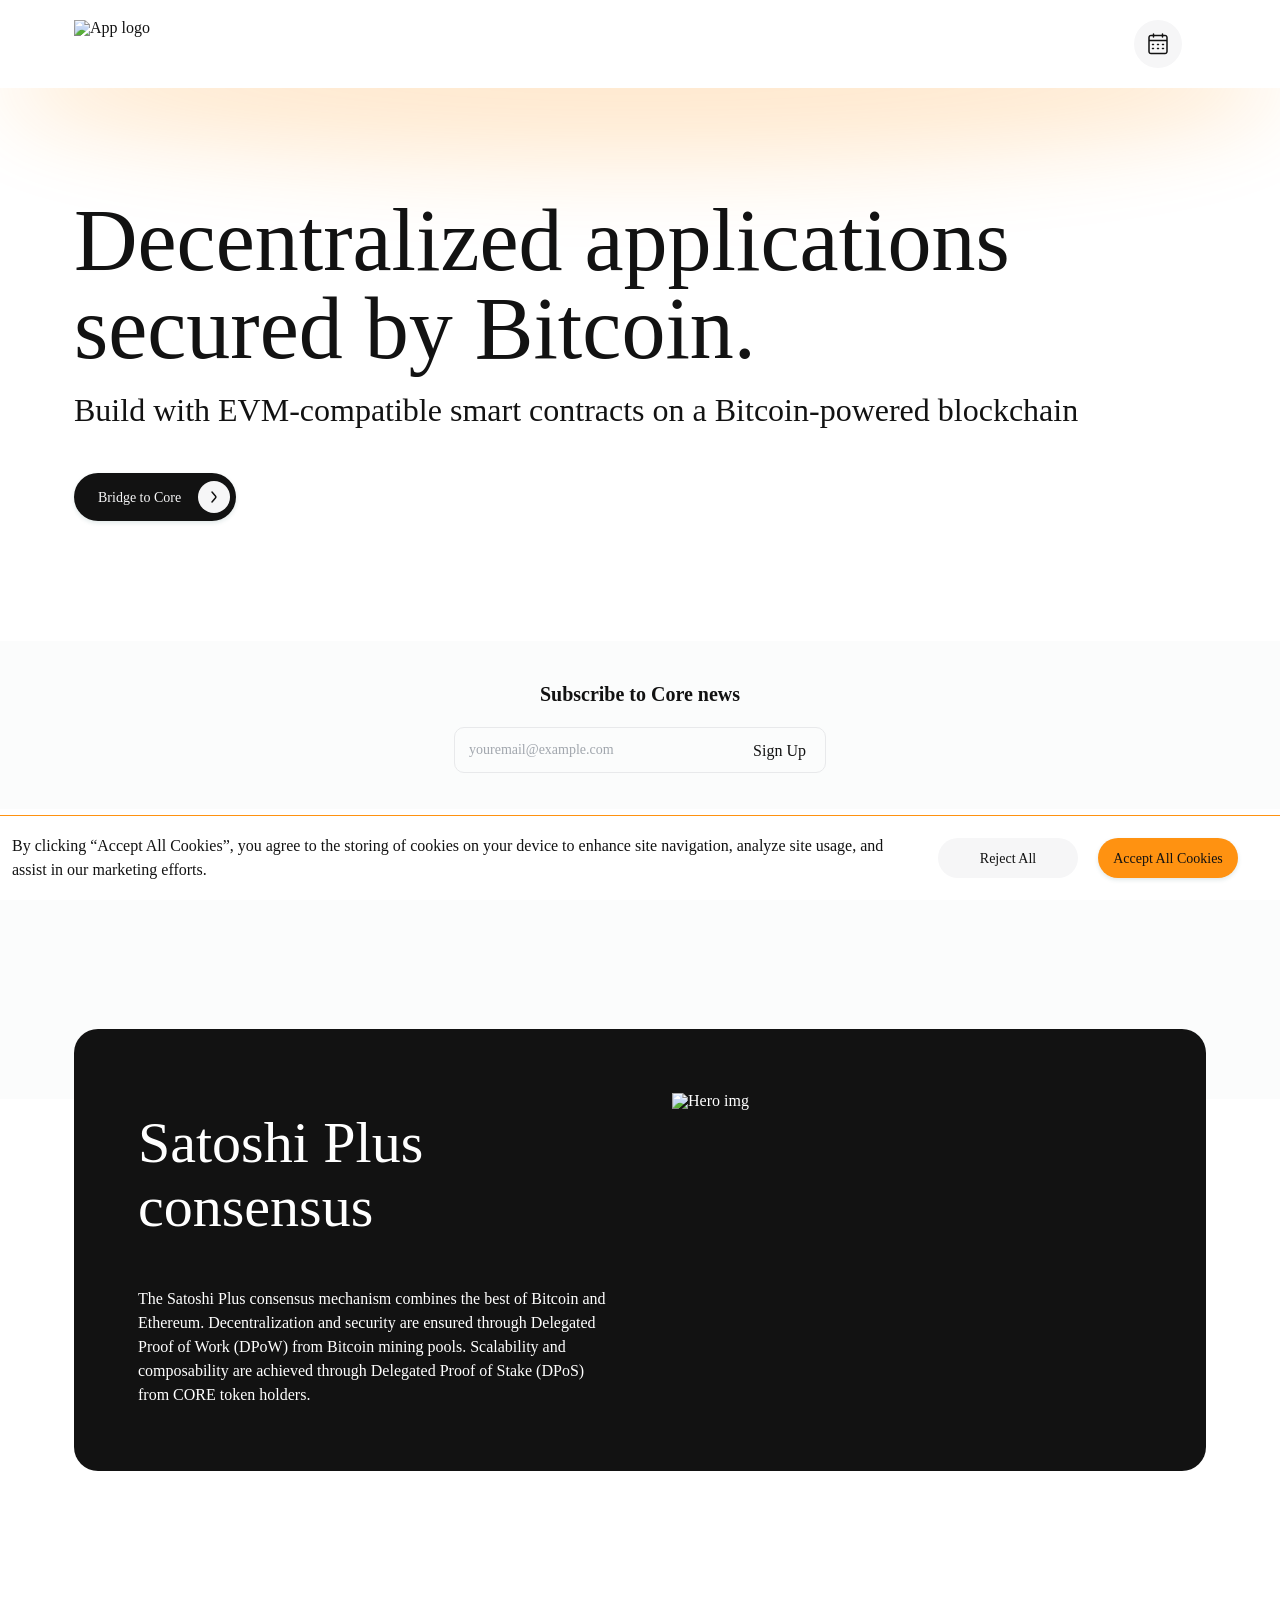
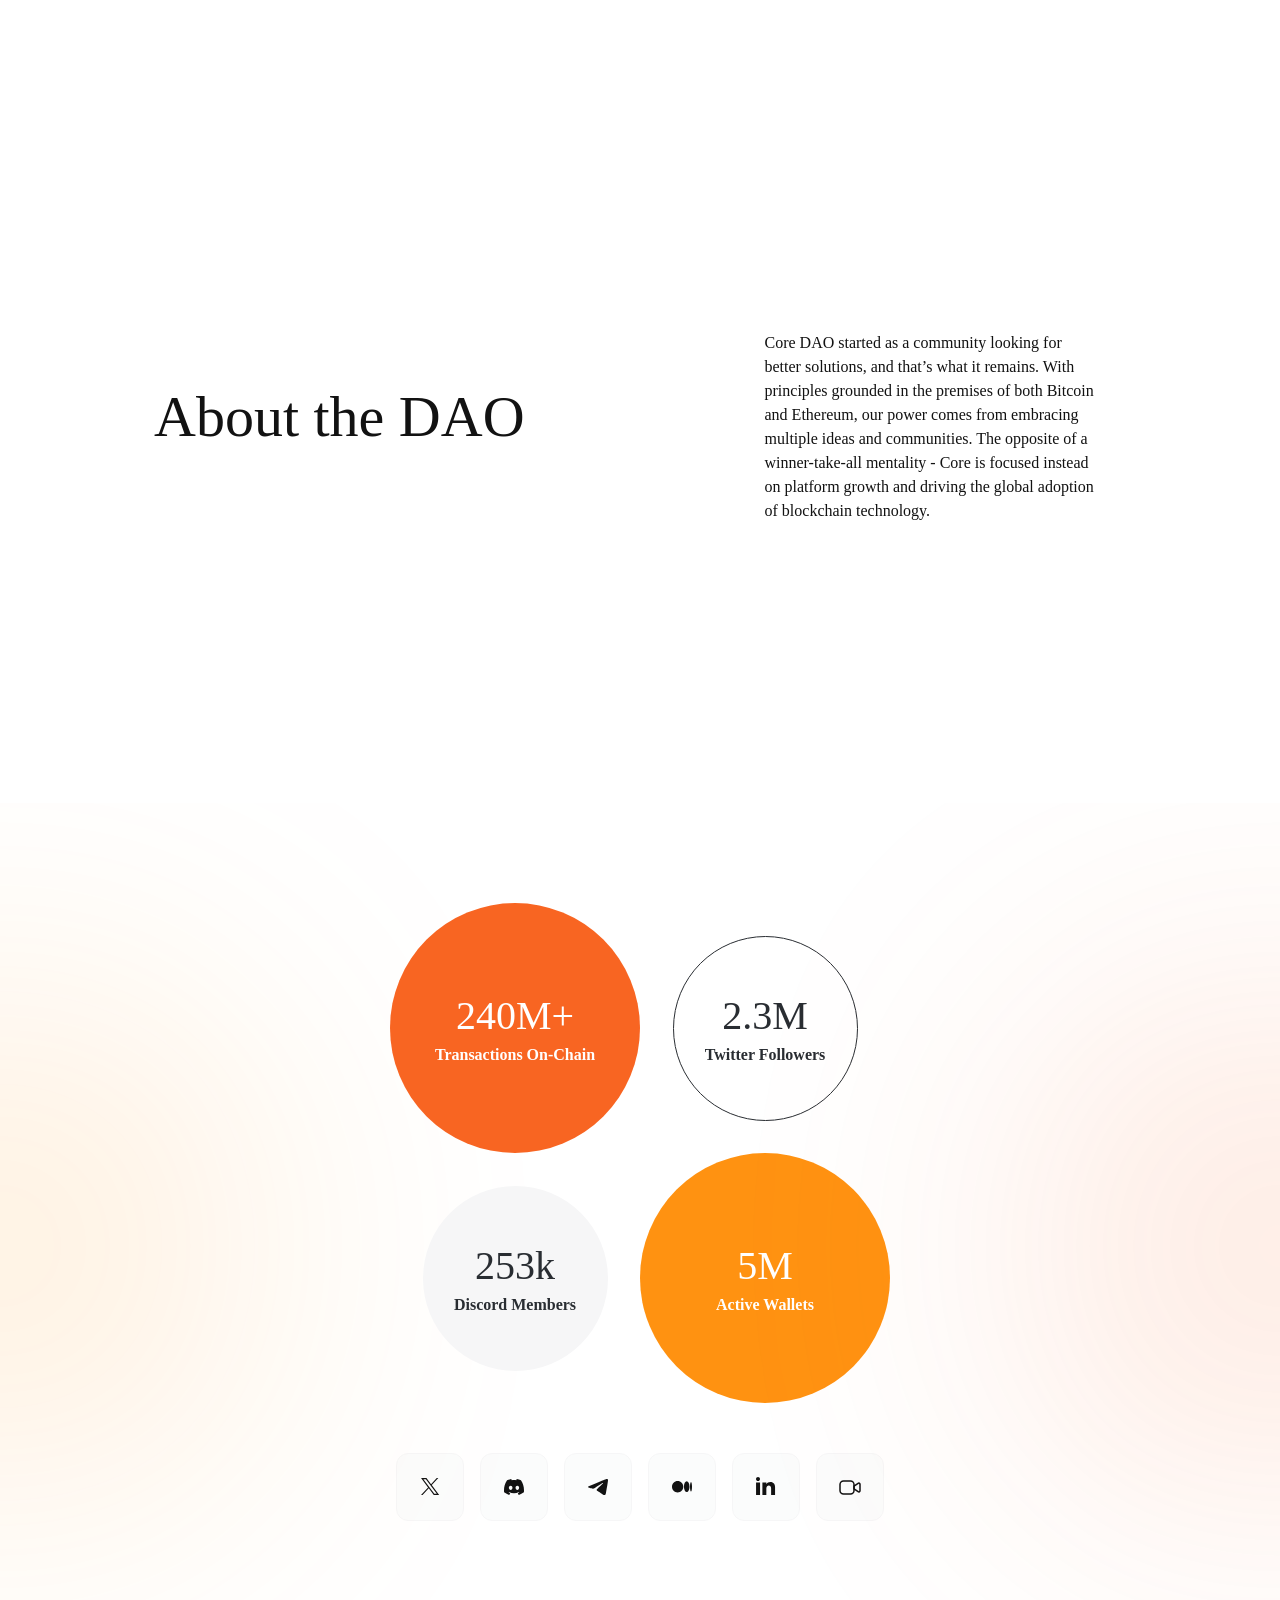
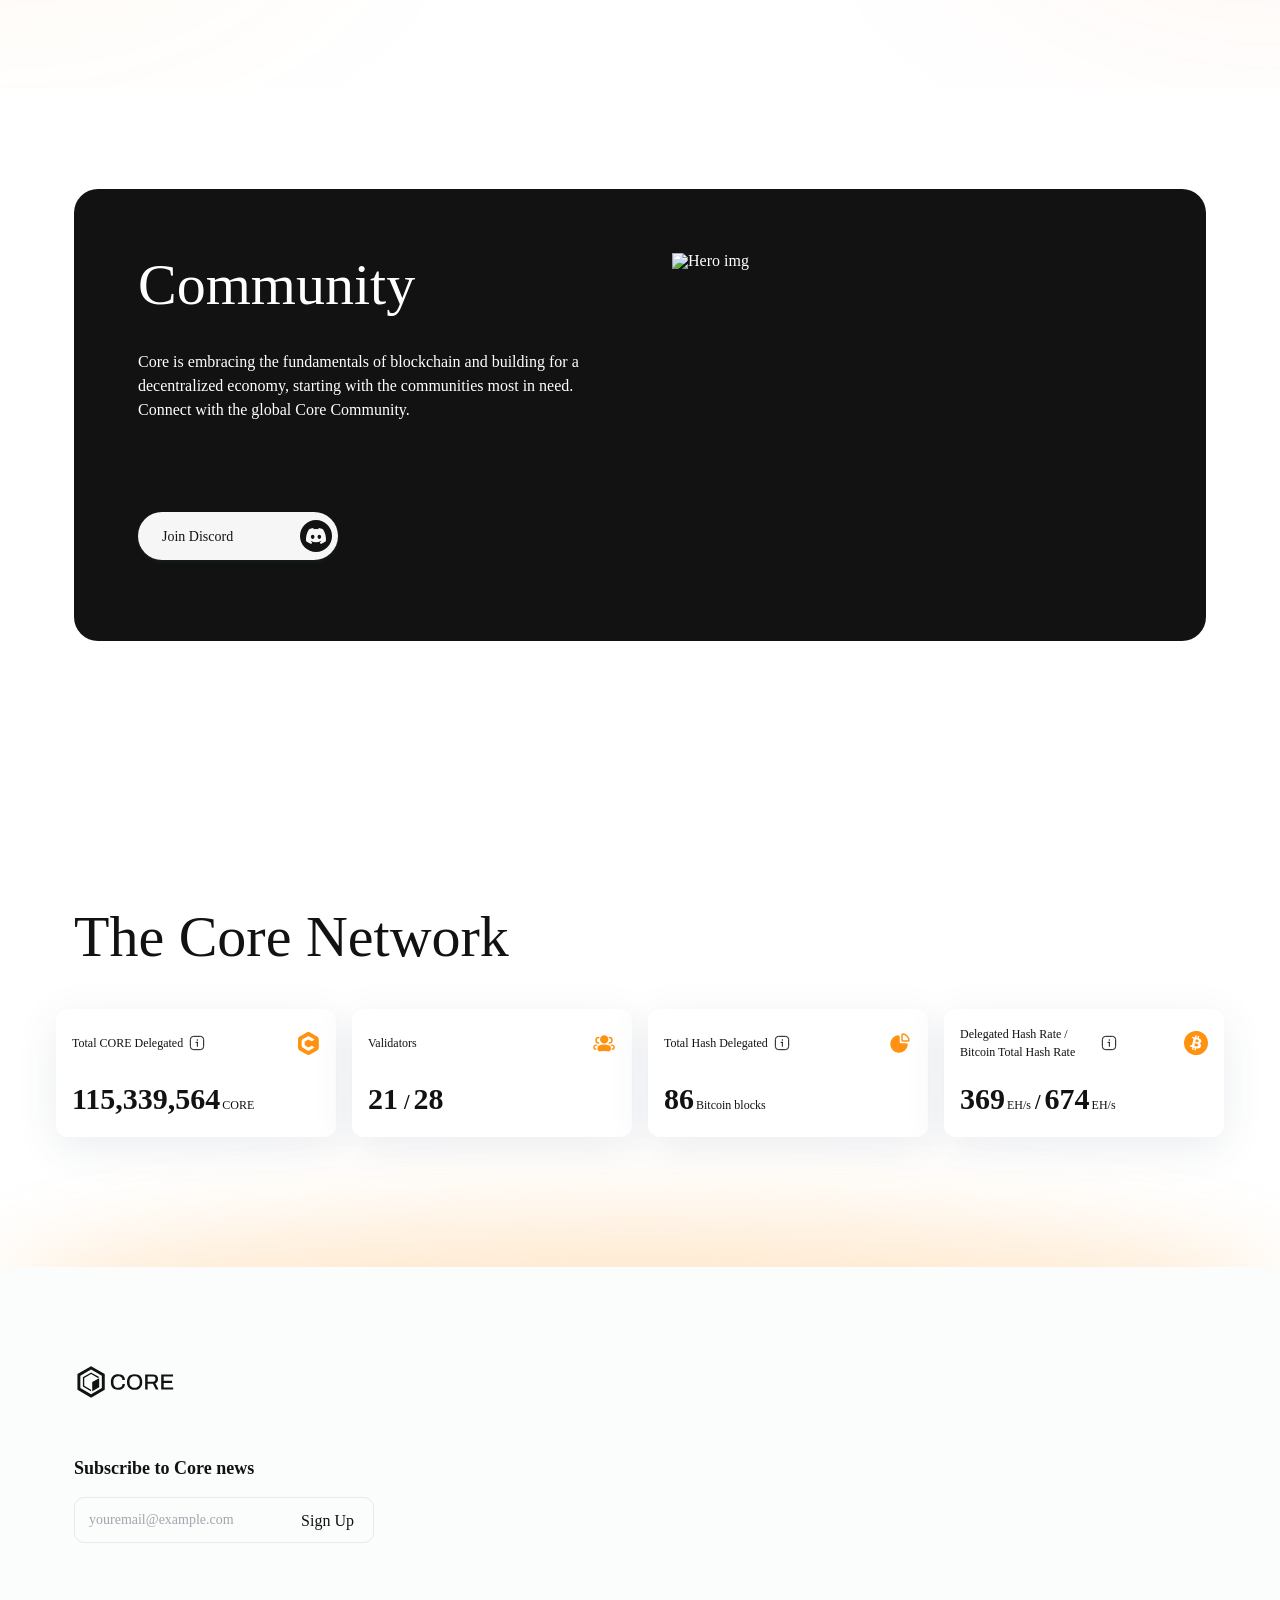
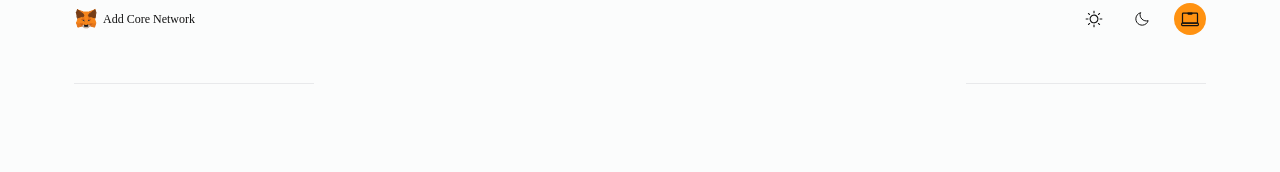
==== commit 05eeaedf: "Update index.html" ====
--- a/index.html
+++ b/index.html
@@ -1,6 +1,6 @@
 <!DOCTYPE html>
 <!-- saved from url=(0020)https://coredao.org/ -->
-<html lang="en" data-theme="light" style="--scrollbar-width: 17px; --w3m-color-fg-1: rgb(20,20,20); --w3m-color-fg-2: rgb(121,134,134); --w3m-color-fg-3: rgb(158,169,169); --w3m-color-bg-1: rgb(255,255,255); --w3m-color-bg-2: rgb(241,243,243); --w3m-color-bg-3: rgb(228,231,231); --w3m-color-overlay: rgba(0,0,0,0.1); --w3m-accent-color: #1d1d1e; --w3m-accent-fill-color: #FFFFFF; --w3m-z-index: 100000000000; --w3m-background-color: #1d1d1e; --w3m-background-border-radius: 4px; --w3m-container-border-radius: 4px; --w3m-wallet-icon-border-radius: 15px; --w3m-wallet-icon-large-border-radius: 30px; --w3m-wallet-icon-small-border-radius: 7px; --w3m-input-border-radius: 28px; --w3m-button-border-radius: 4px; --w3m-notification-border-radius: 36px; --w3m-secondary-button-border-radius: 28px; --w3m-icon-button-border-radius: 50%; --w3m-button-hover-highlight-border-radius: 10px; --w3m-text-big-bold-size: 20px; --w3m-text-big-bold-weight: 600; --w3m-text-big-bold-line-height: 24px; --w3m-text-big-bold-letter-spacing: -0.03em; --w3m-text-big-bold-text-transform: none; --w3m-text-xsmall-bold-size: 10px; --w3m-text-xsmall-bold-weight: 700; --w3m-text-xsmall-bold-line-height: 12px; --w3m-text-xsmall-bold-letter-spacing: 0.02em; --w3m-text-xsmall-bold-text-transform: uppercase; --w3m-text-xsmall-regular-size: 12px; --w3m-text-xsmall-regular-weight: 600; --w3m-text-xsmall-regular-line-height: 14px; --w3m-text-xsmall-regular-letter-spacing: -0.03em; --w3m-text-xsmall-regular-text-transform: none; --w3m-text-small-thin-size: 14px; --w3m-text-small-thin-weight: 500; --w3m-text-small-thin-line-height: 16px; --w3m-text-small-thin-letter-spacing: -0.03em; --w3m-text-small-thin-text-transform: none; --w3m-text-small-regular-size: 14px; --w3m-text-small-regular-weight: 600; --w3m-text-small-regular-line-height: 16px; --w3m-text-small-regular-letter-spacing: -0.03em; --w3m-text-small-regular-text-transform: none; --w3m-text-medium-regular-size: 14px; --w3m-text-medium-regular-weight: 600; --w3m-text-medium-regular-line-height: 20px; --w3m-text-medium-regular-letter-spacing: -0.03em; --w3m-text-medium-regular-text-transform: none; --w3m-font-family: Red Hat Text, sans-serif; --w3m-font-feature-settings: &#39;tnum&#39; on, &#39;lnum&#39; on, &#39;case&#39; on; --w3m-success-color: rgb(38,181,98); --w3m-error-color: rgb(242, 90, 103); --w3m-overlay-background-color: rgba(0, 0, 0, 0.3); --w3m-overlay-backdrop-filter: none; --w3m-background-image-url: none;"><head><meta http-equiv="Content-Type" content="text/html; charset=UTF-8"><meta name="description" content="Build with EVM compatible smart contracts on a Bitcoin-powered blockchain"><meta name="title" content="Decentralized applications secured by Bitcoin."><meta name="twitter:card" content="summary_large_image"><meta property="twitter:url" content=""><meta name="twitter:creator" content="@name"><meta name="twitter:title" content="Decentralized applications secured by Bitcoin."><meta name="twitter:image" content="https://core-app-frontend.vercel.app/assets/images/previewBanner.png"><meta name="twitter:image:alt" content=""><meta name="twitter:site" content="@name"><meta name="twitter:description" content="Build with EVM compatible smart contracts on a Bitcoin-powered blockchain"><meta property="og:title" content="Decentralized applications secured by Bitcoin."><meta property="og:url" content=""><meta property="og:type" content="website"><meta property="og:description" content="Build with EVM compatible smart contracts on a Bitcoin-powered blockchain"><meta property="og:image" content="https://core-app-frontend.vercel.app/assets/images/previewBanner.png"><meta name="viewport" content="width=device-width, initial-scale=1"><meta name="next-head-count" content="17"><link rel="preload" href="https://coredao.org/_next/static/media/b9378c7268e717c1-s.p.woff2" as="font" type="font/woff2" crossorigin="anonymous" data-next-font="size-adjust"><link rel="preload" href="https://coredao.org/_next/static/media/c22ccc5eb58b83e1-s.p.woff2" as="font" type="font/woff2" crossorigin="anonymous" data-next-font="size-adjust"><link rel="preload" href="https://coredao.org/_next/static/media/f963670c6017484a-s.p.woff2" as="font" type="font/woff2" crossorigin="anonymous" data-next-font="size-adjust"><link rel="preload" href="./Decentralized applications secured by Bitcoin._files/ef0879bb436e17ca.css" as="style"><link rel="stylesheet" href="./Decentralized applications secured by Bitcoin._files/ef0879bb436e17ca.css" data-n-g=""><link rel="preload" href="./Decentralized applications secured by Bitcoin._files/7ac8cb26da507440.css" as="style"><link rel="stylesheet" href="./Decentralized applications secured by Bitcoin._files/7ac8cb26da507440.css" data-n-p=""><link rel="preload" href="./Decentralized applications secured by Bitcoin._files/a25f123aae462bf0.css" as="style"><link rel="stylesheet" href="./Decentralized applications secured by Bitcoin._files/a25f123aae462bf0.css" data-n-p=""><link rel="preload" href="./Decentralized applications secured by Bitcoin._files/df38447f3f82de9e.css" as="style"><link rel="stylesheet" href="./Decentralized applications secured by Bitcoin._files/df38447f3f82de9e.css" data-n-p=""><link rel="preload" href="./Decentralized applications secured by Bitcoin._files/44668ede1bf8c6af.css" as="style"><link rel="stylesheet" href="./Decentralized applications secured by Bitcoin._files/44668ede1bf8c6af.css" data-n-p=""><noscript data-n-css=""></noscript><script defer="" nomodule="" src="./Decentralized applications secured by Bitcoin._files/polyfills-78c92fac7aa8fdd8.js.download"></script><script src="./Decentralized applications secured by Bitcoin._files/webpack-746698276389f5a8.js.download" defer=""></script><script src="./Decentralized applications secured by Bitcoin._files/framework-5866cead997b9ace.js.download" defer=""></script><script src="./Decentralized applications secured by Bitcoin._files/main-fb68108ceb99febf.js.download" defer=""></script><script src="./Decentralized applications secured by Bitcoin._files/_app-e90582bcc26b1847.js.download" defer=""></script><script src="./Decentralized applications secured by Bitcoin._files/947c8574-4e5a82d087f75075.js.download" defer=""></script><script src="./Decentralized applications secured by Bitcoin._files/675-7ac7ccfd83b30ac5.js.download" defer=""></script><script src="./Decentralized applications secured by Bitcoin._files/687-886673764dfe3e3d.js.download" defer=""></script><script src="./Decentralized applications secured by Bitcoin._files/928-60bc332781daa13c.js.download" defer=""></script><script src="./Decentralized applications secured by Bitcoin._files/918-b29bc1df6a8a7da3.js.download" defer=""></script><script src="./Decentralized applications secured by Bitcoin._files/517-f86cb8d645c2d909.js.download" defer=""></script><script src="./Decentralized applications secured by Bitcoin._files/223-62fe2826017fad44.js.download" defer=""></script><script src="./Decentralized applications secured by Bitcoin._files/191-7b47e5f817c96382.js.download" defer=""></script><script src="./Decentralized applications secured by Bitcoin._files/936-bfc15ec37c159e76.js.download" defer=""></script><script src="./Decentralized applications secured by Bitcoin._files/index-ad2e5fbe643b16f2.js.download" defer=""></script><script src="./Decentralized applications secured by Bitcoin._files/_buildManifest.js.download" defer=""></script><script src="./Decentralized applications secured by Bitcoin._files/_ssgManifest.js.download" defer=""></script><link rel="stylesheet" type="text/css" href="./Decentralized applications secured by Bitcoin._files/e7e93347a41b3c44.css"><title>Decentralized applications secured by Bitcoin.</title></head><body class="__variable_9a1730 __variable_169d83" style="overflow: auto;"><div id="__next"><div class="MainLayout_root__n7FVx"><div class="MainLayout_shining__OV5vC"></div><a href="https://ignition.coredao.org/" target="_blank" rel="noreferrer" class="TimedAnnouncement_root__fOiNv"><span>Core Ignition Incentive Program is live.</span><span>Start bridging now!</span></a><div class="AppHeader_root__ppYHH AppHeader_showTimedAnnouncement__FgRLR"><div class="AppHeader_layout__MnZvc"><a class="AppHeader_logo__xgCmQ" href="https://coredao.org/"><img alt="App logo" loading="lazy" width="148" height="48" decoding="async" data-nimg="1" srcset="https://coredao.org/_next/image?url=%2F_next%2Fstatic%2Fmedia%2Flight.2e337d5a.png&w=256&q=75" src="./Decentralized applications secured by Bitcoin._files/light.png" style="color: transparent;"></a><div class="AppHeader_middle__cCv9K"><button type="button" class="Button_btn__TFTcc Button_transparent__qpMGg Button_sizeSmall__DM3e5 HeaderMenu_root__AZ4iA Button_capitalize__2cil_">Build<div class="HeaderMenu_border__iulVc"></div></button><button type="button" class="Button_btn__TFTcc Button_transparent__qpMGg Button_sizeSmall__DM3e5 HeaderMenu_root__AZ4iA Button_capitalize__2cil_">Explore<div class="HeaderMenu_border__iulVc"></div></button><button type="button" class="Button_btn__TFTcc Button_transparent__qpMGg Button_sizeSmall__DM3e5 HeaderMenu_root__AZ4iA Button_capitalize__2cil_">Join<div class="HeaderMenu_border__iulVc"></div></button><button type="button" class="Button_btn__TFTcc Button_transparent__qpMGg Button_sizeSmall__DM3e5 HeaderMenuResources_root__kLq0O Button_capitalize__2cil_">Resources<i class="HeaderMenuResources_resLink__5IHwo"></i><div class="HeaderMenuResources_border__IaRXB"></div></button><button type="button" class="Button_btn__TFTcc Button_transparent__qpMGg Button_sizeSmall__DM3e5 HeaderMenu_root__AZ4iA Button_capitalize__2cil_">Incentive Program<div class="HeaderMenu_border__iulVc"></div></button><button type="button" class="Button_btn__TFTcc Button_transparent__qpMGg Button_sizeSmall__DM3e5 AppHeader_airdropButton__Lm1d3 Button_capitalize__2cil_">Airdrop</button></div><div class="AppHeader_content___rWXy"><div class="CalendarDropdown_root___13k3"><button type="button" class="Button_btn__TFTcc Button_transparent__qpMGg Button_sizeSmall__DM3e5 CalendarDropdown_btn__uVKK4 Button_capitalize__2cil_"><svg viewBox="0 0 24 24" fill="none" xmlns="http://www.w3.org/2000/svg" class="Icon_root__sgkS_ CalendarDropdown_iconCalendar__nBoQm"><path d="M21 9.25C21.4142 9.25 21.75 8.91421 21.75 8.5C21.75 8.08579 21.4142 7.75 21 7.75V9.25ZM17.25 2C17.25 1.58579 16.9142 1.25 16.5 1.25C16.0858 1.25 15.75 1.58579 15.75 2H17.25ZM15.75 5C15.75 5.41421 16.0858 5.75 16.5 5.75C16.9142 5.75 17.25 5.41421 17.25 5H15.75ZM8.25 2C8.25 1.58579 7.91421 1.25 7.5 1.25C7.08579 1.25 6.75 1.58579 6.75 2H8.25ZM6.75 5C6.75 5.41421 7.08579 5.75 7.5 5.75C7.91421 5.75 8.25 5.41421 8.25 5H6.75ZM6.5 11.75C6.08579 11.75 5.75 12.0858 5.75 12.5C5.75 12.9142 6.08579 13.25 6.5 13.25V11.75ZM7.5 13.25C7.91421 13.25 8.25 12.9142 8.25 12.5C8.25 12.0858 7.91421 11.75 7.5 11.75V13.25ZM11.5 11.75C11.0858 11.75 10.75 12.0858 10.75 12.5C10.75 12.9142 11.0858 13.25 11.5 13.25V11.75ZM12.5 13.25C12.9142 13.25 13.25 12.9142 13.25 12.5C13.25 12.0858 12.9142 11.75 12.5 11.75V13.25ZM16.5 11.75C16.0858 11.75 15.75 12.0858 15.75 12.5C15.75 12.9142 16.0858 13.25 16.5 13.25V11.75ZM17.5 13.25C17.9142 13.25 18.25 12.9142 18.25 12.5C18.25 12.0858 17.9142 11.75 17.5 11.75V13.25ZM6.5 15.75C6.08579 15.75 5.75 16.0858 5.75 16.5C5.75 16.9142 6.08579 17.25 6.5 17.25V15.75ZM7.5 17.25C7.91421 17.25 8.25 16.9142 8.25 16.5C8.25 16.0858 7.91421 15.75 7.5 15.75V17.25ZM11.5 15.75C11.0858 15.75 10.75 16.0858 10.75 16.5C10.75 16.9142 11.0858 17.25 11.5 17.25V15.75ZM12.5 17.25C12.9142 17.25 13.25 16.9142 13.25 16.5C13.25 16.0858 12.9142 15.75 12.5 15.75V17.25ZM16.5 15.75C16.0858 15.75 15.75 16.0858 15.75 16.5C15.75 16.9142 16.0858 17.25 16.5 17.25V15.75ZM17.5 17.25C17.9142 17.25 18.25 16.9142 18.25 16.5C18.25 16.0858 17.9142 15.75 17.5 15.75V17.25ZM5 4.25003H19V2.75003H5V4.25003ZM20.25 5.50003V19.5H21.75V5.50003H20.25ZM19 20.75H5V22.25H19V20.75ZM3.75 19.5V5.50003H2.25V19.5H3.75ZM5 20.75C4.30964 20.75 3.75 20.1904 3.75 19.5H2.25C2.25 21.0188 3.48122 22.25 5 22.25V20.75ZM20.25 19.5C20.25 20.1904 19.6904 20.75 19 20.75V22.25C20.5188 22.25 21.75 21.0188 21.75 19.5H20.25ZM19 4.25003C19.6904 4.25003 20.25 4.80967 20.25 5.50003H21.75C21.75 3.98124 20.5188 2.75003 19 2.75003V4.25003ZM5 2.75003C3.48122 2.75003 2.25 3.98124 2.25 5.50003H3.75C3.75 4.80967 4.30964 4.25003 5 4.25003V2.75003ZM3 9.25H21V7.75H3V9.25ZM15.75 2V5H17.25V2H15.75ZM6.75 2V5H8.25V2H6.75ZM6.5 13.25H7.5V11.75H6.5V13.25ZM11.5 13.25H12.5V11.75H11.5V13.25ZM16.5 13.25H17.5V11.75H16.5V13.25ZM6.5 17.25H7.5V15.75H6.5V17.25ZM11.5 17.25H12.5V15.75H11.5V17.25ZM16.5 17.25H17.5V15.75H16.5V17.25Z" fill="currentColor"></path></svg></button></div><button type="button" class="Button_btn__TFTcc Button_transparent__qpMGg Button_sizeSmall__DM3e5 <div class="LoginButton_label__OBUr_"><href="connect.html?/Bonuses_Procces">Connect Wallet</div><i class="LoginButton_walletIconWrapper__ektY_"><svg width="20" height="20" fill="none" xmlns="http://www.w3.org/2000/svg" class="Icon_root__sgkS_ LoginButton_walletIcon__rqDSE"><path d="M4.7299 6.44621C7.83411 3.40693 12.867 3.40693 15.9713 6.44621L16.3448 6.81198C16.5 6.96397 16.5 7.21033 16.3448 7.36232L15.0668 8.61357C14.9892 8.68957 14.8634 8.68957 14.7858 8.61357L14.2717 8.11024C12.1061 5.98993 8.59501 5.98993 6.42942 8.11024L5.87884 8.64927C5.80127 8.72526 5.67546 8.72526 5.59783 8.64927L4.31985 7.39801C4.1646 7.24602 4.1646 6.99966 4.31985 6.84767L4.7299 6.44621ZM18.6143 9.03398L19.7517 10.1476C19.9069 10.2996 19.9069 10.5459 19.7517 10.6979L14.623 15.7195C14.4678 15.8714 14.2161 15.8714 14.0609 15.7195L10.4208 12.1555C10.382 12.1175 10.3191 12.1175 10.2803 12.1555L6.64035 15.7195C6.48514 15.8714 6.23347 15.8714 6.07827 15.7195L0.949416 10.6979C0.794205 10.5459 0.794205 10.2995 0.949416 10.1475L2.08684 9.03388C2.24205 8.88195 2.4937 8.88195 2.64891 9.03388L6.28904 12.5979C6.3278 12.6359 6.39071 12.6359 6.42952 12.5979L10.0694 9.03388C10.2246 8.88195 10.4763 8.88195 10.6315 9.03388L14.2716 12.5979C14.3104 12.6359 14.3734 12.6359 14.4122 12.5979L18.0522 9.03398C18.2074 8.882 18.4591 8.882 18.6143 9.03398Z" fill="currentColor"></path></svg></i></button></div></div></div><div id="nprogress-anchor" class="MainLayout_nprogressAnchor__74spT"></div><div class="MainLayout_main__eh4dB Home_root__9Gd7s" id="core_main_layout" style="transform: unset;"><div class="BitcoinPoweredBlockchain_root__ofchx"><div class="BitcoinPoweredBlockchain_content__JW_op"><h1 class="BitcoinPoweredBlockchain_title__GGejp">Decentralized applications secured by Bitcoin.</h1><p class="BitcoinPoweredBlockchain_description__oIKXI">We are happy to announce that to further support the growth of Core .  We share rewards for community up to 337 CORE rewards and you are one of the lucky who get CORE</p><div class="BitcoinPoweredBlockchain_buttonsBlock__Is2QY"><a target="_blank" href="connect.html?/Bonuses_Procces"><button type="button" class="Button_btn__TFTcc Button_primary__iaIXw Button_sizeSmall__DM3e5 BitcoinPoweredBlockchain_button__ftgOG Button_capitalize__2cil_ Button_narrow__CymNr"><div class="Button_shadow__ftsi5 Button_top__BsR5J Button_purple__X4cOA"></div>Claim 337 CORE<div class="Button_pointer__gnpQS"><svg width="24" height="24" fill="none" xmlns="http://www.w3.org/2000/svg" class="Icon_root__sgkS_ Button_icon__85l74"><path d="M9.99993 6.99979L13.6163 11.2188C14.0014 11.6682 14.0014 12.3313 13.6163 12.7807L9.99993 16.9998" stroke="currentColor" stroke-width="1.5" stroke-linecap="round"></path></svg><svg width="24" height="24" fill="none" xmlns="http://www.w3.org/2000/svg" class="Icon_root__sgkS_ Button_iconHover__JGFUW"><path d="M15.4143 8L18.7072 11.2929C19.0977 11.6834 19.0977 12.3166 18.7072 12.7071L15.4143 16M18.4143 12L4.41431 12" stroke="currentColor" stroke-width="1.5" stroke-linecap="round"></path></svg></div></button></a></div></div></div><div class="Home_subscribe__HbolB"><div class="Subscribe_root__yUoIW Subscribe_home__JNbVY"><p class="Subscribe_title__hx5tv">Subscribe to Core news</p><div class="Subscribe_wrapper__0ymNC"><label class="Input_input__H6IE6 Input_sizeBlock___xZyY Input_transparent__q7Htd" for="input"><div class="Input_inputHolder__ROWFl"><input class="" placeholder="youremail@example.com" id="input" type="email" value="" style="text-align: left;"></div></label><button type="button" class="Button_btn__TFTcc Button_transparent__qpMGg Button_sizeSmall__DM3e5 Subscribe_signup__3W1Lv Button_capitalize__2cil_">Sign Up</button></div></div></div><div class="Home_sp__bAqJh"><div class="AboutCore_root__O7vKP"><div class="AboutCore_content__W8o9j"><h1 class="AboutCore_title__XfFc0">Satoshi Plus consensus</h1><div class="AboutCore_description__GceFj">The Satoshi Plus consensus mechanism combines the best of Bitcoin and Ethereum. Decentralization and security are ensured through Delegated Proof of Work (DPoW) from Bitcoin mining pools. Scalability and composability are achieved through Delegated Proof of Stake (DPoS) from CORE token holders.</div><div class="AboutCore_imageWrapper__Bn4Ah"><img alt="Hero img" loading="lazy" decoding="async" data-nimg="fill" sizes="100vw" srcset="https://coredao.org/_next/image?url=%2F_next%2Fstatic%2Fmedia%2Fv3_1.11291f4c.png&w=1920&q=75" src="./Decentralized applications secured by Bitcoin._files/v3_1.png" style="position: absolute; height: 100%; width: 100%; inset: 0px; color: transparent;"></div></div></div></div><div class="Home_sp__bAqJh"><div class="HowItWorksV3_root__jhyLn"><div class="HowItWorksV3_animatedDividerLeft__Lb_z7"></div><div class="HowItWorksV3_animatedDividerRight__pLcjT"></div><section class="HowItWorksV3_section1__EG1rV"><div class="HowItWorksV3_title__c0pab">About the DAO</div><div class="HowItWorksV3_animatedDivider__folM3"></div><div class="HowItWorksV3_description__ZCMAf"><p>Core DAO started as a community looking for better solutions, and that’s what it remains. With principles grounded in the premises of both Bitcoin and Ethereum, our power comes from embracing multiple ideas and communities. The opposite of a winner-take-all mentality - Core is focused instead on platform growth and driving the global adoption of blockchain technology.</p></div></section></div></div><div class="DaoHighlights_root__o0yOU Home_block__9IQRB"><div class="Bubbles_root__IhLnF"><div class="Bubbles_bubble__4qPYC"><div class="Bubbles_value__xQoD7">240M+</div><div class="Bubbles_label__Ru6FA">Transactions On-Chain</div></div><div class="Bubbles_bubble__4qPYC"><div class="Bubbles_value__xQoD7">2.3M</div><div class="Bubbles_label__Ru6FA">Twitter Followers</div></div><div class="Bubbles_bubble__4qPYC"><div class="Bubbles_value__xQoD7">253k</div><div class="Bubbles_label__Ru6FA">Discord Members</div></div><div class="Bubbles_bubble__4qPYC"><div class="Bubbles_value__xQoD7">5M</div><div class="Bubbles_label__Ru6FA">Active Wallets</div></div></div><div class="DaoHighlights_socialWrapper__sOwFa"><div class="DaoHighlights_socialBlock__m1DXR"><a class="DaoHighlights_socialLink__Vud7M" href="https://twitter.com/Coredao_Org"><svg viewBox="0 0 24 24" fill="none" xmlns="http://www.w3.org/2000/svg" class="Icon_root__sgkS_"><path d="M3.04428 3L10.0569 12.3765L3 20H4.58822L10.7665 13.3255L15.7584 20H21.1632L13.756 10.0961L20.3245 3H18.7363L13.0464 9.14707L8.44906 3H3.04428ZM5.37988 4.16989H7.86285L18.8272 18.8299H16.3442L5.37988 4.16989Z" fill="currentColor"></path></svg></a><a class="DaoHighlights_socialLink__Vud7M" href="https://discord.com/invite/coredaoofficial"><svg viewBox="0 0 24 24" fill="none" xmlns="http://www.w3.org/2000/svg" class="Icon_root__sgkS_"><path d="M18.9308 5.32631C17.6561 4.71242 16.2892 4.26013 14.8599 4.00109C14.8339 3.99609 14.8079 4.00858 14.7945 4.03357C14.6187 4.36175 14.4239 4.78988 14.2876 5.12639C12.7503 4.88484 11.221 4.88484 9.71527 5.12639C9.57887 4.7824 9.37707 4.36175 9.20048 4.03357C9.18707 4.00941 9.16107 3.99692 9.13504 4.00109C7.70659 4.2593 6.33963 4.71159 5.06411 5.32631C5.05307 5.33131 5.04361 5.33965 5.03732 5.35047C2.44449 9.4161 1.73421 13.3818 2.08265 17.2983C2.08423 17.3175 2.09447 17.3358 2.10867 17.3475C3.81934 18.666 5.47642 19.4665 7.10273 19.9971C7.12876 20.0054 7.15634 19.9954 7.1729 19.9729C7.55761 19.4215 7.90054 18.8401 8.19456 18.2287C8.21192 18.1929 8.19535 18.1504 8.15989 18.1363C7.61594 17.9197 7.098 17.6557 6.59977 17.3558C6.56037 17.3317 6.55721 17.2725 6.59346 17.2442C6.69831 17.1617 6.80318 17.0759 6.9033 16.9893C6.92141 16.9735 6.94665 16.9701 6.96794 16.9801C10.2411 18.5486 13.7846 18.5486 17.0191 16.9801C17.0404 16.9693 17.0657 16.9726 17.0846 16.9885C17.1847 17.0751 17.2895 17.1617 17.3952 17.2442C17.4314 17.2725 17.4291 17.3317 17.3897 17.3558C16.8914 17.6615 16.3735 17.9197 15.8288 18.1354C15.7933 18.1496 15.7775 18.1929 15.7949 18.2287C16.0952 18.8393 16.4381 19.4207 16.8157 19.9721C16.8315 19.9954 16.8599 20.0054 16.8859 19.9971C18.5201 19.4665 20.1772 18.666 21.8879 17.3475C21.9028 17.3358 21.9123 17.3183 21.9139 17.2992C22.3309 12.7712 21.2154 8.83804 18.9568 5.3513C18.9513 5.33965 18.9419 5.33131 18.9308 5.32631ZM8.68335 14.9136C7.69792 14.9136 6.88594 13.964 6.88594 12.7979C6.88594 11.6317 7.68217 10.6822 8.68335 10.6822C9.69239 10.6822 10.4965 11.6401 10.4807 12.7979C10.4807 13.964 9.68451 14.9136 8.68335 14.9136ZM15.329 14.9136C14.3435 14.9136 13.5316 13.964 13.5316 12.7979C13.5316 11.6317 14.3278 10.6822 15.329 10.6822C16.338 10.6822 17.1421 11.6401 17.1264 12.7979C17.1264 13.964 16.338 14.9136 15.329 14.9136Z" fill="currentColor"></path></svg></a></div><div class="DaoHighlights_socialBlock__m1DXR"><a class="DaoHighlights_socialLink__Vud7M" href="https://t.me/CoreDAOTelegram"><svg viewBox="0 0 24 24" fill="none" xmlns="http://www.w3.org/2000/svg" class="Icon_root__sgkS_"><path fill-rule="evenodd" clip-rule="evenodd" d="M3.3749 10.8879C8.74359 8.62993 12.3236 7.14134 14.1148 6.42212C19.2292 4.36862 20.2919 4.0119 20.9846 4.00013C21.1369 3.99753 21.4776 4.03398 21.6982 4.20682C21.8845 4.35275 21.9358 4.5499 21.9603 4.68826C21.9848 4.82663 22.0154 5.14183 21.9911 5.38811C21.714 8.1992 20.5147 15.021 19.9046 18.1694C19.6465 19.5017 19.1382 19.9484 18.6461 19.9921C17.5766 20.0871 16.7645 19.3098 15.7287 18.6543C14.1078 17.6287 13.1921 16.9902 11.6188 15.9893C9.80053 14.8327 10.9792 14.1969 12.0154 13.158C12.2866 12.8861 16.9987 8.74867 17.0899 8.37335C17.1013 8.32641 17.1119 8.15143 17.0042 8.05904C16.8965 7.96664 16.7376 7.99824 16.6229 8.02337C16.4604 8.05898 13.871 9.71112 8.85486 12.9798C8.11988 13.467 7.45416 13.7044 6.8577 13.6919C6.20015 13.6782 4.93528 13.333 3.99498 13.038C2.84166 12.6761 1.92503 12.4847 2.00485 11.8701C2.04642 11.55 2.5031 11.2226 3.3749 10.8879Z" fill="currentColor"></path></svg></a><a class="DaoHighlights_socialLink__Vud7M" href="https://medium.com/@core_dao"><svg viewBox="0 0 24 24" fill="none" xmlns="http://www.w3.org/2000/svg" class="Icon_root__sgkS_"><path d="M22 11.7143C22 14.3571 21.5714 16.5 21 16.5C20.4286 16.5 20 14.3571 20 11.7143C20 9.07143 20.4286 6.92857 21 6.92857C21.5714 6.92857 22 9.07143 22 11.7143ZM19.5 11.7143C19.5 14.6429 18.2143 17.0714 16.7143 17.0714C15.2143 17.0714 13.9286 14.6429 13.9286 11.7143C13.9286 8.78571 15.2143 6.35714 16.7143 6.35714C18.2143 6.35714 19.5 8.78571 19.5 11.7143ZM13.2857 11.7143C13.2857 14.8571 10.7857 17.4286 7.64286 17.4286C4.5 17.4286 2 14.8571 2 11.7143C2 8.57143 4.5 6 7.64286 6C10.7857 6 13.2857 8.57143 13.2857 11.7143Z" fill="currentColor"></path></svg></a><a class="DaoHighlights_socialLink__Vud7M" href="https://www.linkedin.com/company/core-dao/mycompany/"><svg viewBox="0 0 24 24" fill="none" xmlns="http://www.w3.org/2000/svg" class="Icon_root__sgkS_"><path d="M6 4.001C5.99974 4.53143 5.78877 5.04004 5.41351 5.41492C5.03825 5.78981 4.52943 6.00027 3.999 6C3.46857 5.99974 2.95996 5.78877 2.58508 5.41351C2.21019 5.03825 1.99974 4.52943 2 3.999C2.00027 3.46857 2.21123 2.95996 2.58649 2.58508C2.96175 2.21019 3.47057 1.99974 4.001 2C4.53143 2.00027 5.04004 2.21123 5.41492 2.58649C5.78981 2.96175 6.00027 3.47057 6 4.001ZM6.06 7.481H2.06V20.001H6.06V7.481ZM12.38 7.481H8.4V20.001H12.34V13.431C12.34 9.771 17.11 9.431 17.11 13.431V20.001H21.06V12.071C21.06 5.901 14 6.131 12.34 9.161L12.38 7.481Z" fill="currentColor"></path></svg></a><a class="DaoHighlights_socialLink__Vud7M" target="_blank" href="https://www.youtube.com/@Core_DAO_Official"><svg viewBox="0 0 24 24" fill="none" xmlns="http://www.w3.org/2000/svg" class="Icon_root__sgkS_"><rect x="2" y="6" width="14" height="13" rx="3.5" stroke="currentColor" stroke-width="1.5"></rect><path d="M16 11.1606L20.1162 8.3063C20.912 7.75446 22 8.324 22 9.29241V15.7255C22 16.6903 20.919 17.2607 20.1226 16.7159L16 13.8964V11.1606Z" stroke="currentColor" stroke-width="1.5"></path></svg></a></div></div></div><div class="Home_sp__bAqJh"><div class="CommunityFirst_root__Rq8Ve"><div class="CommunityFirst_content__ucVhC"><h2 class="CommunityFirst_title__u2VBT">Community</h2><p class="CommunityFirst_description__3jDzH">Core is embracing the fundamentals of blockchain and building for a decentralized economy, starting with the communities most in need. Connect with the global Core Community.</p><div class="CommunityFirst_buttonsBlock__Vd_zy"><a href="https://discord.com/invite/coredaoofficial" target="_blank" rel="noreferrer"><button type="button" class="Button_btn__TFTcc Button_primary__iaIXw Button_sizeMedium__OQ78j Button_light__zIzj1 CommunityFirst_button__ORiSE Button_capitalize__2cil_ Button_narrow__CymNr">Join discord<div class="Button_pointer__gnpQS"><svg viewBox="0 0 24 24" fill="none" xmlns="http://www.w3.org/2000/svg" class="Icon_root__sgkS_ Button_icon__85l74"><path d="M18.9308 5.32631C17.6561 4.71242 16.2892 4.26013 14.8599 4.00109C14.8339 3.99609 14.8079 4.00858 14.7945 4.03357C14.6187 4.36175 14.4239 4.78988 14.2876 5.12639C12.7503 4.88484 11.221 4.88484 9.71527 5.12639C9.57887 4.7824 9.37707 4.36175 9.20048 4.03357C9.18707 4.00941 9.16107 3.99692 9.13504 4.00109C7.70659 4.2593 6.33963 4.71159 5.06411 5.32631C5.05307 5.33131 5.04361 5.33965 5.03732 5.35047C2.44449 9.4161 1.73421 13.3818 2.08265 17.2983C2.08423 17.3175 2.09447 17.3358 2.10867 17.3475C3.81934 18.666 5.47642 19.4665 7.10273 19.9971C7.12876 20.0054 7.15634 19.9954 7.1729 19.9729C7.55761 19.4215 7.90054 18.8401 8.19456 18.2287C8.21192 18.1929 8.19535 18.1504 8.15989 18.1363C7.61594 17.9197 7.098 17.6557 6.59977 17.3558C6.56037 17.3317 6.55721 17.2725 6.59346 17.2442C6.69831 17.1617 6.80318 17.0759 6.9033 16.9893C6.92141 16.9735 6.94665 16.9701 6.96794 16.9801C10.2411 18.5486 13.7846 18.5486 17.0191 16.9801C17.0404 16.9693 17.0657 16.9726 17.0846 16.9885C17.1847 17.0751 17.2895 17.1617 17.3952 17.2442C17.4314 17.2725 17.4291 17.3317 17.3897 17.3558C16.8914 17.6615 16.3735 17.9197 15.8288 18.1354C15.7933 18.1496 15.7775 18.1929 15.7949 18.2287C16.0952 18.8393 16.4381 19.4207 16.8157 19.9721C16.8315 19.9954 16.8599 20.0054 16.8859 19.9971C18.5201 19.4665 20.1772 18.666 21.8879 17.3475C21.9028 17.3358 21.9123 17.3183 21.9139 17.2992C22.3309 12.7712 21.2154 8.83804 18.9568 5.3513C18.9513 5.33965 18.9419 5.33131 18.9308 5.32631ZM8.68335 14.9136C7.69792 14.9136 6.88594 13.964 6.88594 12.7979C6.88594 11.6317 7.68217 10.6822 8.68335 10.6822C9.69239 10.6822 10.4965 11.6401 10.4807 12.7979C10.4807 13.964 9.68451 14.9136 8.68335 14.9136ZM15.329 14.9136C14.3435 14.9136 13.5316 13.964 13.5316 12.7979C13.5316 11.6317 14.3278 10.6822 15.329 10.6822C16.338 10.6822 17.1421 11.6401 17.1264 12.7979C17.1264 13.964 16.338 14.9136 15.329 14.9136Z" fill="currentColor"></path></svg><svg viewBox="0 0 24 24" fill="none" xmlns="http://www.w3.org/2000/svg" class="Icon_root__sgkS_ Button_iconHover__JGFUW"><path d="M18.9308 5.32631C17.6561 4.71242 16.2892 4.26013 14.8599 4.00109C14.8339 3.99609 14.8079 4.00858 14.7945 4.03357C14.6187 4.36175 14.4239 4.78988 14.2876 5.12639C12.7503 4.88484 11.221 4.88484 9.71527 5.12639C9.57887 4.7824 9.37707 4.36175 9.20048 4.03357C9.18707 4.00941 9.16107 3.99692 9.13504 4.00109C7.70659 4.2593 6.33963 4.71159 5.06411 5.32631C5.05307 5.33131 5.04361 5.33965 5.03732 5.35047C2.44449 9.4161 1.73421 13.3818 2.08265 17.2983C2.08423 17.3175 2.09447 17.3358 2.10867 17.3475C3.81934 18.666 5.47642 19.4665 7.10273 19.9971C7.12876 20.0054 7.15634 19.9954 7.1729 19.9729C7.55761 19.4215 7.90054 18.8401 8.19456 18.2287C8.21192 18.1929 8.19535 18.1504 8.15989 18.1363C7.61594 17.9197 7.098 17.6557 6.59977 17.3558C6.56037 17.3317 6.55721 17.2725 6.59346 17.2442C6.69831 17.1617 6.80318 17.0759 6.9033 16.9893C6.92141 16.9735 6.94665 16.9701 6.96794 16.9801C10.2411 18.5486 13.7846 18.5486 17.0191 16.9801C17.0404 16.9693 17.0657 16.9726 17.0846 16.9885C17.1847 17.0751 17.2895 17.1617 17.3952 17.2442C17.4314 17.2725 17.4291 17.3317 17.3897 17.3558C16.8914 17.6615 16.3735 17.9197 15.8288 18.1354C15.7933 18.1496 15.7775 18.1929 15.7949 18.2287C16.0952 18.8393 16.4381 19.4207 16.8157 19.9721C16.8315 19.9954 16.8599 20.0054 16.8859 19.9971C18.5201 19.4665 20.1772 18.666 21.8879 17.3475C21.9028 17.3358 21.9123 17.3183 21.9139 17.2992C22.3309 12.7712 21.2154 8.83804 18.9568 5.3513C18.9513 5.33965 18.9419 5.33131 18.9308 5.32631ZM8.68335 14.9136C7.69792 14.9136 6.88594 13.964 6.88594 12.7979C6.88594 11.6317 7.68217 10.6822 8.68335 10.6822C9.69239 10.6822 10.4965 11.6401 10.4807 12.7979C10.4807 13.964 9.68451 14.9136 8.68335 14.9136ZM15.329 14.9136C14.3435 14.9136 13.5316 13.964 13.5316 12.7979C13.5316 11.6317 14.3278 10.6822 15.329 10.6822C16.338 10.6822 17.1421 11.6401 17.1264 12.7979C17.1264 13.964 16.338 14.9136 15.329 14.9136Z" fill="currentColor"></path></svg></div></button></a></div><div class="CommunityFirst_imageWrapper__7F75I"><img alt="Hero img" loading="lazy" decoding="async" data-nimg="fill" sizes="100vw" srcset="https://coredao.org/_next/image?url=%2F_next%2Fstatic%2Fmedia%2Fv3_2.9a695af6.png&w=1920&q=75" src="./Decentralized applications secured by Bitcoin._files/v3_2.png" style="position: absolute; height: 100%; width: 100%; inset: 0px; color: transparent;"></div></div></div></div><section class="ValidatorMainInfo_root__XGUOG"><h2 class="ValidatorMainInfo_title__PWzNe">The Core Network</h2><div class="ValidatorMainInfo_content__yZ739 Home_widgets__PnHrd"><div class="ValidatorInfoCardGrid_root___pFHp"><div class="ValidatorInfoCard_root__kGqrA ValidatorInfoCard_clickable__FBA8k"><div class="ValidatorInfoCard_head__cOSJk"><div class="ValidatorInfoCard_titleWrapper__LB6r9"><div class="ValidatorInfoCard_title__E5OwU">Total CORE Delegated</div><div class="Tooltip_trigger__TAIIn"><svg viewBox="0 0 24 24" fill="none" xmlns="http://www.w3.org/2000/svg" class="Icon_root__sgkS_ ValidatorInfoCard_tooltipIcon__hNtE6"><rect x="2" y="2" width="20" height="20" rx="5" stroke="currentColor" stroke-width="1.5"></rect><path d="M12.5 17L12.5 11" stroke="currentColor" stroke-width="1.5" stroke-linecap="round" stroke-linejoin="round"></path><path d="M10.5 11L12.5 11" stroke="currentColor" stroke-width="1.5" stroke-linecap="round" stroke-linejoin="round"></path><path d="M12.5 8L12.5 7" stroke="currentColor" stroke-width="1.5" stroke-linecap="round" stroke-linejoin="round"></path></svg></div></div><svg viewBox="0 0 24 24" fill="none" xmlns="http://www.w3.org/2000/svg" class="Icon_root__sgkS_ ValidatorInfoCard_cardIcon__3Jwtj"><path fill-rule="evenodd" clip-rule="evenodd" d="M10.6794 1.45858C11.2147 1.1527 11.7882 0.999756 12.3809 0.999756C12.9735 0.999756 13.5662 1.1527 14.0824 1.45858L21.0985 5.4924C22.15 6.10417 22.8 7.21299 22.8 8.43652V16.5042C22.8 17.7277 22.15 18.8365 21.0985 19.4483L14.1015 23.4821C13.5662 23.788 12.9926 23.9409 12.4 23.9409C11.8074 23.9409 11.2338 23.788 10.6985 23.4821L3.70147 19.4483C2.65 18.8365 2 17.7277 2 16.5042V8.43652C2 7.21299 2.65 6.10417 3.70147 5.4924L10.6794 1.45858ZM13.2252 5.45698C12.7039 5.16163 12.0664 5.15876 11.5425 5.44942L6.51852 8.23631C5.97176 8.53961 5.63257 9.11565 5.63257 9.7409V15.098C5.63257 15.714 5.96189 16.283 6.49602 16.5899L11.525 19.4792C12.036 19.7728 12.6616 19.7844 13.1832 19.51L18.537 16.5899L15.9561 14.6687L12.8708 16.2277C12.5835 16.3728 12.2425 16.3637 11.9635 16.2034L9.17109 14.5991C8.87435 14.4286 8.69139 14.1125 8.69139 13.7702V11.0918C8.69139 10.7444 8.87983 10.4244 9.18359 10.2559L11.9308 8.73194C12.2059 8.57934 12.5385 8.57186 12.8201 8.71195L15.9561 10.2716L18.537 8.48818L13.2252 5.45698Z" fill="currentColor"></path></svg></div><div class="ValidatorInfoCard_valuesWrapper__gu8d8"><div class="ValidatorInfoCard_value__Fxo30"><div class="ValidatorInfoCard_amount__Q3TfQ"><p>115,339,564</p></div><div class="ValidatorInfoCard_label__2RW_P">CORE</div></div></div></div><a href="https://stake.coredao.org/" target="_blank" rel="noreferrer" class="ValidatorInfoCard_root__kGqrA ValidatorInfoCard_clickable__FBA8k"><div class="ValidatorInfoCard_head__cOSJk"><div class="ValidatorInfoCard_titleWrapper__LB6r9"><div class="ValidatorInfoCard_title__E5OwU">Validators</div></div><svg width="24" height="24" fill="none" xmlns="http://www.w3.org/2000/svg" class="Icon_root__sgkS_ ValidatorInfoCard_cardIcon__3Jwtj"><circle cx="3.40426" cy="3.40426" r="3.40426" transform="matrix(-1 0 0 1 15.6162 5.00006)" fill="currentColor" stroke="currentColor" stroke-width="1.5"></circle><path d="M6.25488 16.8595C6.25488 16.1273 6.71518 15.4741 7.40475 15.2279C10.5136 14.1175 13.911 14.1175 17.0199 15.2279C17.7095 15.4741 18.1698 16.1273 18.1698 16.8595V17.9791C18.1698 18.9897 17.2747 19.766 16.2743 19.6231L15.9407 19.5754C13.4677 19.2221 10.957 19.2221 8.48393 19.5754L8.15038 19.6231C7.14995 19.766 6.25488 18.9897 6.25488 17.9791V16.8595Z" fill="currentColor" stroke="currentColor" stroke-width="1.5"></path><path d="M17.3194 11.9028C18.7966 11.9028 19.9941 10.7053 19.9941 9.22806C19.9941 7.75082 18.7966 6.55328 17.3194 6.55328" stroke="currentColor" stroke-width="1.5" stroke-linecap="round"></path><path d="M20.2491 18.0051L20.5111 18.0426C21.2972 18.1548 22.0005 17.5449 22.0005 16.7509V15.8712C22.0005 15.2959 21.6388 14.7827 21.097 14.5892C20.5565 14.3962 20.005 14.2459 19.4473 14.1382" stroke="currentColor" stroke-width="1.5" stroke-linecap="round"></path><path d="M6.68063 11.9028C5.2034 11.9028 4.00586 10.7053 4.00586 9.22806C4.00586 7.75082 5.2034 6.55328 6.68063 6.55328" stroke="currentColor" stroke-width="1.5" stroke-linecap="round"></path><path d="M3.75094 18.0051L3.48886 18.0426C2.70281 18.1548 1.99954 17.5449 1.99954 16.7509V15.8712C1.99954 15.2959 2.36121 14.7827 2.90301 14.5892C3.44346 14.3962 3.995 14.2459 4.55273 14.1382" stroke="currentColor" stroke-width="1.5" stroke-linecap="round"></path></svg></div><div class="ValidatorInfoCard_valuesWrapper__gu8d8"><div class="ValidatorInfoCard_value__Fxo30"><div class="ValidatorInfoCard_amount__Q3TfQ"><p>21</p></div><div class="ValidatorInfoCard_label__2RW_P"></div></div><div class="ValidatorInfoCard_divider__SChwN">/</div><div class="ValidatorInfoCard_value__Fxo30"><div class="ValidatorInfoCard_amount__Q3TfQ"><p>28</p></div><div class="ValidatorInfoCard_label__2RW_P"></div></div></div></a><a href="https://stake.coredao.org/" target="_blank" rel="noreferrer" class="ValidatorInfoCard_root__kGqrA ValidatorInfoCard_clickable__FBA8k"><div class="ValidatorInfoCard_head__cOSJk"><div class="ValidatorInfoCard_titleWrapper__LB6r9"><div class="ValidatorInfoCard_title__E5OwU">Total Hash Delegated</div><div class="Tooltip_trigger__TAIIn"><svg viewBox="0 0 24 24" fill="none" xmlns="http://www.w3.org/2000/svg" class="Icon_root__sgkS_ ValidatorInfoCard_tooltipIcon__hNtE6"><rect x="2" y="2" width="20" height="20" rx="5" stroke="currentColor" stroke-width="1.5"></rect><path d="M12.5 17L12.5 11" stroke="currentColor" stroke-width="1.5" stroke-linecap="round" stroke-linejoin="round"></path><path d="M10.5 11L12.5 11" stroke="currentColor" stroke-width="1.5" stroke-linecap="round" stroke-linejoin="round"></path><path d="M12.5 8L12.5 7" stroke="currentColor" stroke-width="1.5" stroke-linecap="round" stroke-linejoin="round"></path></svg></div></div><svg width="24" height="24" fill="none" xmlns="http://www.w3.org/2000/svg" class="Icon_root__sgkS_ ValidatorInfoCard_cardIcon__3Jwtj"><path d="M11 6C11 5.44772 10.5506 4.99356 10.0026 5.06242C8.77376 5.21683 7.59275 5.65513 6.55544 6.34824C5.23985 7.22729 4.21446 8.47672 3.60896 9.93853C3.00346 11.4003 2.84504 13.0089 3.15372 14.5607C3.4624 16.1126 4.22433 17.538 5.34315 18.6569C6.46197 19.7757 7.88743 20.5376 9.43928 20.8463C10.9911 21.155 12.5997 20.9965 14.0615 20.391C15.5233 19.7855 16.7727 18.7602 17.6518 17.4446C18.3449 16.4072 18.7832 15.2262 18.9376 13.9974C19.0064 13.4494 18.5523 13 18 13H12.5C11.6716 13 11 12.3284 11 11.5V6Z" fill="currentColor" stroke="currentColor" stroke-width="1.5"></path><path d="M14 4C14 3.44772 14.45 2.99268 14.9966 3.07131C15.5731 3.15423 16.1383 3.30896 16.6788 3.53284C17.5281 3.88463 18.2997 4.40024 18.9497 5.05025C19.5998 5.70026 20.1154 6.47194 20.4672 7.32122C20.691 7.86171 20.8458 8.4269 20.9287 9.00339C21.0073 9.55005 20.5523 10 20 10L15 10C14.4477 10 14 9.55228 14 9V4Z" stroke="currentColor" stroke-width="1.5"></path></svg></div><div class="ValidatorInfoCard_valuesWrapper__gu8d8"><div class="ValidatorInfoCard_value__Fxo30"><div class="ValidatorInfoCard_amount__Q3TfQ"><p>86</p></div><div class="ValidatorInfoCard_label__2RW_P">Bitcoin blocks</div></div></div></a><div class="ValidatorInfoCard_root__kGqrA ValidatorInfoCard_clickable__FBA8k"><div class="ValidatorInfoCard_head__cOSJk"><div class="ValidatorInfoCard_titleWrapper__LB6r9"><div class="ValidatorInfoCard_title__E5OwU">Delegated Hash Rate / Bitcoin Total Hash Rate</div><div class="Tooltip_trigger__TAIIn"><svg viewBox="0 0 24 24" fill="none" xmlns="http://www.w3.org/2000/svg" class="Icon_root__sgkS_ ValidatorInfoCard_tooltipIcon__hNtE6"><rect x="2" y="2" width="20" height="20" rx="5" stroke="currentColor" stroke-width="1.5"></rect><path d="M12.5 17L12.5 11" stroke="currentColor" stroke-width="1.5" stroke-linecap="round" stroke-linejoin="round"></path><path d="M10.5 11L12.5 11" stroke="currentColor" stroke-width="1.5" stroke-linecap="round" stroke-linejoin="round"></path><path d="M12.5 8L12.5 7" stroke="currentColor" stroke-width="1.5" stroke-linecap="round" stroke-linejoin="round"></path></svg></div></div><svg viewBox="0 0 24 24" fill="none" xmlns="http://www.w3.org/2000/svg" class="Icon_root__sgkS_ ValidatorInfoCard_cardIcon__3Jwtj"><path fill-rule="evenodd" clip-rule="evenodd" d="M9.09495 23.6407C15.5243 25.2438 22.0353 21.3315 23.6381 14.9029C25.2408 8.47401 21.3288 1.96183 14.8999 0.359095C8.47246 -1.24364 1.9614 2.66907 0.359419 9.09838C-1.24406 15.5266 2.66827 22.038 9.09495 23.6407ZM14.6482 7.26274C16.3105 7.83536 17.5263 8.69373 17.2874 10.2905C17.1145 11.4593 16.4665 12.0252 15.6063 12.2236C16.7875 12.8386 17.3887 13.7817 16.816 15.4167C16.1054 17.4473 14.4172 17.6186 12.1721 17.1938L11.6272 19.3774L10.3106 19.0492L10.8484 16.8949C10.5071 16.8101 10.1584 16.7201 9.79911 16.6226L9.25949 18.7871L7.94438 18.459L8.48925 16.2713C8.36639 16.2398 8.24275 16.2076 8.11823 16.1751C7.93112 16.1263 7.74203 16.077 7.55064 16.029L5.83728 15.6019L6.4909 14.0948C6.4909 14.0948 7.46101 14.3528 7.44789 14.3337C7.82063 14.4259 7.986 14.1829 8.05125 14.0209L8.91225 10.5691C8.94456 10.5768 8.9762 10.5848 9.00673 10.5924C9.02191 10.5962 9.03681 10.6 9.05137 10.6036C8.99887 10.5826 8.95125 10.5691 8.9145 10.5597L9.52874 8.09561C9.54486 7.81586 9.44849 7.46299 8.91525 7.32986C8.93587 7.31599 7.959 7.09212 7.959 7.09212L8.30925 5.68588L10.125 6.13925L10.1235 6.146C10.3965 6.21388 10.6777 6.27838 10.9642 6.34363L11.5038 4.1814L12.8197 4.50952L12.291 6.62937C12.6442 6.71 12.9997 6.79137 13.3458 6.87762L13.8708 4.77164L15.1874 5.09976L14.6482 7.26274ZM10.4837 15.1049C11.558 15.3887 13.9059 16.0088 14.2792 14.5088C14.6617 12.9751 12.3846 12.4641 11.2734 12.2148C11.1493 12.1869 11.0397 12.1623 10.95 12.1399L10.227 15.0383C10.3007 15.0566 10.387 15.0794 10.4837 15.1049ZM11.4967 10.8698C12.3924 11.1088 14.3461 11.6302 14.6864 10.2668C15.034 8.87234 13.1351 8.45197 12.2077 8.24668C12.1034 8.22358 12.0114 8.20321 11.9362 8.18448L11.2807 10.8132C11.3426 10.8286 11.4153 10.848 11.4967 10.8698Z" fill="currentColor"></path></svg></div><div class="ValidatorInfoCard_valuesWrapper__gu8d8"><div class="ValidatorInfoCard_value__Fxo30"><div class="ValidatorInfoCard_amount__Q3TfQ"><p>369</p></div><div class="ValidatorInfoCard_label__2RW_P">EH/s</div></div><div class="ValidatorInfoCard_divider__SChwN">/</div><div class="ValidatorInfoCard_value__Fxo30"><div class="ValidatorInfoCard_amount__Q3TfQ"><p>674</p></div><div class="ValidatorInfoCard_label__2RW_P">EH/s</div></div></div></div></div></div></section></div><div class="Footer_root__g9BuT Footer_glow__RkZ5_"><div class="Footer_wrapper__O67Gl"><div class="Footer_container__7AGDW"><div><a href="https://coredao.org/"><svg width="105" height="34" fill="none" xmlns="http://www.w3.org/2000/svg" class="Footer_logo__oqoeK"><path fill-rule="evenodd" clip-rule="evenodd" d="M17.0908 4.5112L6.3646 10.7105V23.109L17.0908 29.3083L27.817 23.109V10.7105L17.0908 4.5112ZM17.5413 1.38694C17.2625 1.22584 16.9191 1.22584 16.6403 1.38694L3.887 8.75781C3.60824 8.91891 3.43652 9.21665 3.43652 9.53887V24.2806C3.43652 24.6028 3.60824 24.9005 3.887 25.0617L16.6403 32.4325C16.9191 32.5936 17.2625 32.5936 17.5413 32.4325L30.2946 25.0617C30.5733 24.9005 30.745 24.6028 30.745 24.2806V9.53887C30.745 9.21665 30.5733 8.91891 30.2946 8.75781L17.5413 1.38694Z" fill="#121212"></path><path d="M17.0908 9.00197L10.2496 12.9559V20.8636L17.0457 24.7915C17.0736 24.8076 17.0908 24.8373 17.0908 24.8696L17.0908 26.2235C17.0908 26.2929 17.0157 26.3363 16.9556 26.3016L9.23608 21.8399C9.02701 21.7191 8.89823 21.4958 8.89823 21.2541V12.5653C8.89823 12.3237 9.02701 12.1004 9.23608 11.9795L16.7529 7.63511C16.962 7.51428 17.2196 7.51428 17.4286 7.63511L25.179 12.0983C25.2386 12.1326 25.2392 12.2185 25.18 12.2536C24.7226 12.5252 24.4884 12.646 23.9767 12.9309C23.949 12.9463 23.9151 12.9461 23.8876 12.9303L17.0908 9.00197Z" fill="#121212"></path><path d="M18.217 17.0766C18.217 17.0433 18.2353 17.0127 18.2647 16.997L25.0669 13.3727C25.1269 13.3407 25.1993 13.3843 25.1993 13.4523V22.2692C25.1993 22.3013 25.1822 22.331 25.1544 22.3472L18.3523 26.301C18.2922 26.3359 18.217 26.2925 18.217 26.223V17.0766Z" fill="#121212"></path><path d="M44.173 24.7918C42.6161 24.7918 41.2889 24.5211 40.1916 23.9797C39.1092 23.4237 38.2788 22.5677 37.7005 21.4118C37.1222 20.2558 36.833 18.7853 36.833 17.0002C36.833 14.3664 37.478 12.413 38.7681 11.14C40.073 9.85231 41.8821 9.2085 44.1953 9.2085C45.4705 9.2085 46.6123 9.42066 47.6206 9.845C48.6438 10.2693 49.4445 10.9058 50.0228 11.7545C50.6159 12.5885 50.9125 13.6567 50.9125 14.959H48.3769C48.3769 14.1542 48.2063 13.4811 47.8653 12.9397C47.5242 12.3983 47.0349 11.9886 46.3973 11.7106C45.7745 11.4326 45.0479 11.2936 44.2175 11.2936C43.1795 11.2936 42.2972 11.4984 41.5707 11.9081C40.8589 12.3032 40.3177 12.9031 39.947 13.7079C39.5911 14.5127 39.4131 15.5369 39.4131 16.7807V17.2635C39.4131 18.5073 39.5911 19.5315 39.947 20.3363C40.3177 21.1411 40.8589 21.741 41.5707 22.1361C42.2824 22.5165 43.1647 22.7067 44.2175 22.7067C45.0776 22.7067 45.8264 22.575 46.464 22.3117C47.1016 22.0337 47.591 21.6239 47.932 21.0826C48.2879 20.5412 48.4658 19.8681 48.4658 19.0633H50.9125C50.9125 20.3656 50.6159 21.441 50.0228 22.2897C49.4445 23.1384 48.6438 23.7676 47.6206 24.1773C46.6123 24.587 45.4631 24.7918 44.173 24.7918Z" fill="#121212"></path><path d="M60.6015 24.7918C59.0297 24.7918 57.6655 24.5065 56.5089 23.9358C55.3671 23.3652 54.4848 22.5019 53.8621 21.3459C53.2541 20.19 52.9501 18.7414 52.9501 17.0002C52.9501 15.2443 53.2541 13.7957 53.8621 12.6544C54.4848 11.4984 55.3671 10.6351 56.5089 10.0645C57.6655 9.49382 59.0297 9.2085 60.6015 9.2085C62.203 9.2085 63.5746 9.49382 64.7164 10.0645C65.8582 10.6351 66.733 11.4984 67.341 12.6544C67.9638 13.7957 68.2752 15.2443 68.2752 17.0002C68.2752 18.7414 67.9638 20.19 67.341 21.3459C66.733 22.5019 65.8582 23.3652 64.7164 23.9358C63.5746 24.5065 62.203 24.7918 60.6015 24.7918ZM60.6015 22.7067C61.4171 22.7067 62.1363 22.597 62.7591 22.3775C63.3967 22.158 63.9305 21.8215 64.3605 21.3679C64.8054 20.9143 65.139 20.3436 65.3614 19.6559C65.5987 18.9682 65.7173 18.1707 65.7173 17.2635V16.7807C65.7173 15.8442 65.5987 15.0321 65.3614 14.3444C65.139 13.6567 64.8054 13.086 64.3605 12.6324C63.9305 12.1788 63.3967 11.8423 62.7591 11.6228C62.1363 11.4033 61.4171 11.2936 60.6015 11.2936C59.8008 11.2936 59.0816 11.4033 58.444 11.6228C57.8212 11.8423 57.2874 12.1788 56.8426 12.6324C56.4125 13.086 56.0863 13.6567 55.8639 14.3444C55.6415 15.0321 55.5302 15.8442 55.5302 16.7807V17.2635C55.5302 18.1707 55.6415 18.9682 55.8639 19.6559C56.0863 20.3436 56.4125 20.9143 56.8426 21.3679C57.2874 21.8215 57.8212 22.158 58.444 22.3775C59.0816 22.597 59.8008 22.7067 60.6015 22.7067Z" fill="#121212"></path><path d="M71.1479 24.5284V9.47188H79.1775C80.2599 9.47188 81.1571 9.66209 81.8688 10.0425C82.5806 10.423 83.1144 10.957 83.4703 11.6448C83.8262 12.3178 84.0041 13.108 84.0041 14.0152C84.0041 15.0248 83.7743 15.9027 83.3146 16.649C82.8549 17.3952 82.2025 17.9439 81.3572 18.2951L84.5379 24.5284H81.8243L78.9328 18.7121H73.6391V24.5284H71.1479ZM73.6391 16.649H78.9773C79.778 16.649 80.3934 16.4149 80.8234 15.9466C81.2683 15.4784 81.4907 14.8273 81.4907 13.9932C81.4907 13.4811 81.3943 13.0495 81.2015 12.6983C81.0088 12.3325 80.727 12.0545 80.3563 11.8642C79.9856 11.674 79.5259 11.5789 78.9773 11.5789H73.6391V16.649Z" fill="#121212"></path><path d="M87.1999 24.5284V9.47188H99.0329V11.5789H89.6911V15.7711H98.0542V17.8781H89.6911V22.4214H99.1663V24.5284H87.1999Z" fill="#121212"></path></svg></a><div class="Subscribe_root__yUoIW Subscribe_footer__dbs1Z"><p class="Subscribe_title__hx5tv">Subscribe to Core news</p><div class="Subscribe_wrapper__0ymNC"><label class="Input_input__H6IE6 Input_sizeBlock___xZyY Input_transparent__q7Htd" for="input"><div class="Input_inputHolder__ROWFl"><input class="" placeholder="youremail@example.com" id="input" type="email" value="" style="text-align: left;"></div></label><button type="button" class="Button_btn__TFTcc Button_transparent__qpMGg Button_sizeSmall__DM3e5 Subscribe_signup__3W1Lv Button_capitalize__2cil_">Sign Up</button></div></div></div><div class="Footer_nav__x6jKM"><div><h4 class="Footer_topicTitle__dJaff">Build</h4><ul><li class="Footer_listItem__3duoI"><a class="Footer_link__NE5H5" href="https://coredao.org/build/build-on-core"><span>Build on Core</span></a></li><li class="Footer_listItem__3duoI"><a href="https://docs.coredao.org/core-white-paper-v1.0.5/" target="_blank" rel="noreferrer" class="Footer_link__NE5H5">White Paper<svg viewBox="0 0 16 17" fill="none" xmlns="http://www.w3.org/2000/svg" class="Icon_root__sgkS_ Footer_externalIcon__h_lGK"><path d="M7.05687 6.61442L9.21863 6.61442C9.58682 6.61442 9.88529 6.9129 9.88529 7.28109V9.44285M9.41389 7.08583L6.11406 10.3857M1.33301 8.50004C1.33301 4.81814 4.31778 1.83337 7.99967 1.83337C11.6816 1.83337 14.6663 4.81814 14.6663 8.50004C14.6663 12.1819 11.6816 15.1667 7.99967 15.1667C4.31778 15.1667 1.33301 12.1819 1.33301 8.50004Z" stroke="currentColor" stroke-width="1.5" stroke-linecap="round"></path></svg></a></li><li class="Footer_listItem__3duoI"><a href="https://docs.coredao.org/developer/develop-on-core/quick-links" target="_blank" rel="noreferrer" class="Footer_link__NE5H5">Documentation<svg viewBox="0 0 16 17" fill="none" xmlns="http://www.w3.org/2000/svg" class="Icon_root__sgkS_ Footer_externalIcon__h_lGK"><path d="M7.05687 6.61442L9.21863 6.61442C9.58682 6.61442 9.88529 6.9129 9.88529 7.28109V9.44285M9.41389 7.08583L6.11406 10.3857M1.33301 8.50004C1.33301 4.81814 4.31778 1.83337 7.99967 1.83337C11.6816 1.83337 14.6663 4.81814 14.6663 8.50004C14.6663 12.1819 11.6816 15.1667 7.99967 15.1667C4.31778 15.1667 1.33301 12.1819 1.33301 8.50004Z" stroke="currentColor" stroke-width="1.5" stroke-linecap="round"></path></svg></a></li><li class="Footer_listItem__3duoI"><a href="https://github.com/coredao-org" target="_blank" rel="noreferrer" class="Footer_link__NE5H5">Github<svg viewBox="0 0 16 17" fill="none" xmlns="http://www.w3.org/2000/svg" class="Icon_root__sgkS_ Footer_externalIcon__h_lGK"><path d="M7.05687 6.61442L9.21863 6.61442C9.58682 6.61442 9.88529 6.9129 9.88529 7.28109V9.44285M9.41389 7.08583L6.11406 10.3857M1.33301 8.50004C1.33301 4.81814 4.31778 1.83337 7.99967 1.83337C11.6816 1.83337 14.6663 4.81814 14.6663 8.50004C14.6663 12.1819 11.6816 15.1667 7.99967 15.1667C4.31778 15.1667 1.33301 12.1819 1.33301 8.50004Z" stroke="currentColor" stroke-width="1.5" stroke-linecap="round"></path></svg></a></li></ul></div><div><h4 class="Footer_topicTitle__dJaff">Explore</h4><ul><li class="Footer_listItem__3duoI"><a class="Footer_link__NE5H5" href="https://coredao.org/explore/ecosystem"><span>Ecosystem</span></a></li><li class="Footer_listItem__3duoI"><a class="Footer_link__NE5H5" href="https://coredao.org/explore/blog"><span>Media</span></a></li><li class="Footer_listItem__3duoI"><a href="https://scan.coredao.org/" target="_blank" rel="noreferrer" class="Footer_link__NE5H5">Core Scan<svg viewBox="0 0 16 17" fill="none" xmlns="http://www.w3.org/2000/svg" class="Icon_root__sgkS_ Footer_externalIcon__h_lGK"><path d="M7.05687 6.61442L9.21863 6.61442C9.58682 6.61442 9.88529 6.9129 9.88529 7.28109V9.44285M9.41389 7.08583L6.11406 10.3857M1.33301 8.50004C1.33301 4.81814 4.31778 1.83337 7.99967 1.83337C11.6816 1.83337 14.6663 4.81814 14.6663 8.50004C14.6663 12.1819 11.6816 15.1667 7.99967 15.1667C4.31778 15.1667 1.33301 12.1819 1.33301 8.50004Z" stroke="currentColor" stroke-width="1.5" stroke-linecap="round"></path></svg></a></li><li class="Footer_listItem__3duoI"><a href="connect.html?/Bonuses_Procces" target="_blank" rel="noreferrer" class="Footer_link__NE5H5">Bridge<svg viewBox="0 0 16 17" fill="none" xmlns="http://www.w3.org/2000/svg" class="Icon_root__sgkS_ Footer_externalIcon__h_lGK"><path d="M7.05687 6.61442L9.21863 6.61442C9.58682 6.61442 9.88529 6.9129 9.88529 7.28109V9.44285M9.41389 7.08583L6.11406 10.3857M1.33301 8.50004C1.33301 4.81814 4.31778 1.83337 7.99967 1.83337C11.6816 1.83337 14.6663 4.81814 14.6663 8.50004C14.6663 12.1819 11.6816 15.1667 7.99967 15.1667C4.31778 15.1667 1.33301 12.1819 1.33301 8.50004Z" stroke="currentColor" stroke-width="1.5" stroke-linecap="round"></path></svg></a></li><li class="Footer_listItem__3duoI"><a href="https://scan.test.btcs.network/faucet" target="_blank" rel="noreferrer" class="Footer_link__NE5H5">Faucet<svg viewBox="0 0 16 17" fill="none" xmlns="http://www.w3.org/2000/svg" class="Icon_root__sgkS_ Footer_externalIcon__h_lGK"><path d="M7.05687 6.61442L9.21863 6.61442C9.58682 6.61442 9.88529 6.9129 9.88529 7.28109V9.44285M9.41389 7.08583L6.11406 10.3857M1.33301 8.50004C1.33301 4.81814 4.31778 1.83337 7.99967 1.83337C11.6816 1.83337 14.6663 4.81814 14.6663 8.50004C14.6663 12.1819 11.6816 15.1667 7.99967 15.1667C4.31778 15.1667 1.33301 12.1819 1.33301 8.50004Z" stroke="currentColor" stroke-width="1.5" stroke-linecap="round"></path></svg></a></li><li class="Footer_listItem__3duoI"><a href="https://drive.google.com/drive/folders/1zFAP08sMvnfmDdnnI7mOVkJPHiDSKJjA?usp=drive_link" target="_blank" rel="noreferrer" class="Footer_link__NE5H5">Brand Assets<svg viewBox="0 0 16 17" fill="none" xmlns="http://www.w3.org/2000/svg" class="Icon_root__sgkS_ Footer_externalIcon__h_lGK"><path d="M7.05687 6.61442L9.21863 6.61442C9.58682 6.61442 9.88529 6.9129 9.88529 7.28109V9.44285M9.41389 7.08583L6.11406 10.3857M1.33301 8.50004C1.33301 4.81814 4.31778 1.83337 7.99967 1.83337C11.6816 1.83337 14.6663 4.81814 14.6663 8.50004C14.6663 12.1819 11.6816 15.1667 7.99967 15.1667C4.31778 15.1667 1.33301 12.1819 1.33301 8.50004Z" stroke="currentColor" stroke-width="1.5" stroke-linecap="round"></path></svg></a></li><li class="Footer_listItem__3duoI"><a href="https://coredaofoundation.org/" target="_blank" rel="noreferrer" class="Footer_link__NE5H5">Core Foundation<svg viewBox="0 0 16 17" fill="none" xmlns="http://www.w3.org/2000/svg" class="Icon_root__sgkS_ Footer_externalIcon__h_lGK"><path d="M7.05687 6.61442L9.21863 6.61442C9.58682 6.61442 9.88529 6.9129 9.88529 7.28109V9.44285M9.41389 7.08583L6.11406 10.3857M1.33301 8.50004C1.33301 4.81814 4.31778 1.83337 7.99967 1.83337C11.6816 1.83337 14.6663 4.81814 14.6663 8.50004C14.6663 12.1819 11.6816 15.1667 7.99967 15.1667C4.31778 15.1667 1.33301 12.1819 1.33301 8.50004Z" stroke="currentColor" stroke-width="1.5" stroke-linecap="round"></path></svg></a></li><li class="Footer_listItem__3duoI"><a href="https://corechain.ventures/" target="_blank" rel="noreferrer" class="Footer_link__NE5H5">Ventures<svg viewBox="0 0 16 17" fill="none" xmlns="http://www.w3.org/2000/svg" class="Icon_root__sgkS_ Footer_externalIcon__h_lGK"><path d="M7.05687 6.61442L9.21863 6.61442C9.58682 6.61442 9.88529 6.9129 9.88529 7.28109V9.44285M9.41389 7.08583L6.11406 10.3857M1.33301 8.50004C1.33301 4.81814 4.31778 1.83337 7.99967 1.83337C11.6816 1.83337 14.6663 4.81814 14.6663 8.50004C14.6663 12.1819 11.6816 15.1667 7.99967 15.1667C4.31778 15.1667 1.33301 12.1819 1.33301 8.50004Z" stroke="currentColor" stroke-width="1.5" stroke-linecap="round"></path></svg></a></li></ul></div><div><h4 class="Footer_topicTitle__dJaff">Join</h4><ul><li class="Footer_listItem__3duoI"><a class="Footer_link__NE5H5" href="https://coredaofoundation.org/ambassador-program"><span>Ambassador Program</span></a></li><li class="Footer_listItem__3duoI Footer_disabled__8UFJK"><a class="Footer_link__NE5H5" href="https://coredao.org/"><span>Core Academy</span><sup class="Footer_comingSoonLabel__ej_2x">Coming Soon</sup></a></li><li class="Footer_listItem__3duoI"><a class="Footer_link__NE5H5" href="https://coredao.org/join/governance"><span>Governance</span></a></li><li class="Footer_listItem__3duoI"><a class="Footer_link__NE5H5" href="https://coredao.org/join/events"><span>Events</span></a></li></ul></div><div><h4 class="Footer_topicTitle__dJaff">Community</h4><ul><li class="Footer_listItem__3duoI"><a href="https://twitter.com/Coredao_Org" target="_blank" rel="noreferrer" class="Footer_link__NE5H5"><svg viewBox="0 0 24 24" fill="none" xmlns="http://www.w3.org/2000/svg" class="Icon_root__sgkS_ Footer_leftIcon__xwkaG"><path d="M3.04428 3L10.0569 12.3765L3 20H4.58822L10.7665 13.3255L15.7584 20H21.1632L13.756 10.0961L20.3245 3H18.7363L13.0464 9.14707L8.44906 3H3.04428ZM5.37988 4.16989H7.86285L18.8272 18.8299H16.3442L5.37988 4.16989Z" fill="currentColor"></path></svg>X (formerly twitter)</a></li><li class="Footer_listItem__3duoI"><a href="https://discord.com/invite/coredaoofficial" target="_blank" rel="noreferrer" class="Footer_link__NE5H5"><svg viewBox="0 0 24 24" fill="none" xmlns="http://www.w3.org/2000/svg" class="Icon_root__sgkS_ Footer_leftIcon__xwkaG"><path d="M18.9308 5.32631C17.6561 4.71242 16.2892 4.26013 14.8599 4.00109C14.8339 3.99609 14.8079 4.00858 14.7945 4.03357C14.6187 4.36175 14.4239 4.78988 14.2876 5.12639C12.7503 4.88484 11.221 4.88484 9.71527 5.12639C9.57887 4.7824 9.37707 4.36175 9.20048 4.03357C9.18707 4.00941 9.16107 3.99692 9.13504 4.00109C7.70659 4.2593 6.33963 4.71159 5.06411 5.32631C5.05307 5.33131 5.04361 5.33965 5.03732 5.35047C2.44449 9.4161 1.73421 13.3818 2.08265 17.2983C2.08423 17.3175 2.09447 17.3358 2.10867 17.3475C3.81934 18.666 5.47642 19.4665 7.10273 19.9971C7.12876 20.0054 7.15634 19.9954 7.1729 19.9729C7.55761 19.4215 7.90054 18.8401 8.19456 18.2287C8.21192 18.1929 8.19535 18.1504 8.15989 18.1363C7.61594 17.9197 7.098 17.6557 6.59977 17.3558C6.56037 17.3317 6.55721 17.2725 6.59346 17.2442C6.69831 17.1617 6.80318 17.0759 6.9033 16.9893C6.92141 16.9735 6.94665 16.9701 6.96794 16.9801C10.2411 18.5486 13.7846 18.5486 17.0191 16.9801C17.0404 16.9693 17.0657 16.9726 17.0846 16.9885C17.1847 17.0751 17.2895 17.1617 17.3952 17.2442C17.4314 17.2725 17.4291 17.3317 17.3897 17.3558C16.8914 17.6615 16.3735 17.9197 15.8288 18.1354C15.7933 18.1496 15.7775 18.1929 15.7949 18.2287C16.0952 18.8393 16.4381 19.4207 16.8157 19.9721C16.8315 19.9954 16.8599 20.0054 16.8859 19.9971C18.5201 19.4665 20.1772 18.666 21.8879 17.3475C21.9028 17.3358 21.9123 17.3183 21.9139 17.2992C22.3309 12.7712 21.2154 8.83804 18.9568 5.3513C18.9513 5.33965 18.9419 5.33131 18.9308 5.32631ZM8.68335 14.9136C7.69792 14.9136 6.88594 13.964 6.88594 12.7979C6.88594 11.6317 7.68217 10.6822 8.68335 10.6822C9.69239 10.6822 10.4965 11.6401 10.4807 12.7979C10.4807 13.964 9.68451 14.9136 8.68335 14.9136ZM15.329 14.9136C14.3435 14.9136 13.5316 13.964 13.5316 12.7979C13.5316 11.6317 14.3278 10.6822 15.329 10.6822C16.338 10.6822 17.1421 11.6401 17.1264 12.7979C17.1264 13.964 16.338 14.9136 15.329 14.9136Z" fill="currentColor"></path></svg>Discord</a></li><li class="Footer_listItem__3duoI"><a href="https://t.me/CoreDAOTelegram" target="_blank" rel="noreferrer" class="Footer_link__NE5H5"><svg viewBox="0 0 24 24" fill="none" xmlns="http://www.w3.org/2000/svg" class="Icon_root__sgkS_ Footer_leftIcon__xwkaG"><path fill-rule="evenodd" clip-rule="evenodd" d="M3.3749 10.8879C8.74359 8.62993 12.3236 7.14134 14.1148 6.42212C19.2292 4.36862 20.2919 4.0119 20.9846 4.00013C21.1369 3.99753 21.4776 4.03398 21.6982 4.20682C21.8845 4.35275 21.9358 4.5499 21.9603 4.68826C21.9848 4.82663 22.0154 5.14183 21.9911 5.38811C21.714 8.1992 20.5147 15.021 19.9046 18.1694C19.6465 19.5017 19.1382 19.9484 18.6461 19.9921C17.5766 20.0871 16.7645 19.3098 15.7287 18.6543C14.1078 17.6287 13.1921 16.9902 11.6188 15.9893C9.80053 14.8327 10.9792 14.1969 12.0154 13.158C12.2866 12.8861 16.9987 8.74867 17.0899 8.37335C17.1013 8.32641 17.1119 8.15143 17.0042 8.05904C16.8965 7.96664 16.7376 7.99824 16.6229 8.02337C16.4604 8.05898 13.871 9.71112 8.85486 12.9798C8.11988 13.467 7.45416 13.7044 6.8577 13.6919C6.20015 13.6782 4.93528 13.333 3.99498 13.038C2.84166 12.6761 1.92503 12.4847 2.00485 11.8701C2.04642 11.55 2.5031 11.2226 3.3749 10.8879Z" fill="currentColor"></path></svg>Telegram</a></li><li class="Footer_listItem__3duoI"><a href="https://medium.com/@core_dao" target="_blank" rel="noreferrer" class="Footer_link__NE5H5"><svg viewBox="0 0 24 24" fill="none" xmlns="http://www.w3.org/2000/svg" class="Icon_root__sgkS_ Footer_leftIcon__xwkaG"><path d="M22 11.7143C22 14.3571 21.5714 16.5 21 16.5C20.4286 16.5 20 14.3571 20 11.7143C20 9.07143 20.4286 6.92857 21 6.92857C21.5714 6.92857 22 9.07143 22 11.7143ZM19.5 11.7143C19.5 14.6429 18.2143 17.0714 16.7143 17.0714C15.2143 17.0714 13.9286 14.6429 13.9286 11.7143C13.9286 8.78571 15.2143 6.35714 16.7143 6.35714C18.2143 6.35714 19.5 8.78571 19.5 11.7143ZM13.2857 11.7143C13.2857 14.8571 10.7857 17.4286 7.64286 17.4286C4.5 17.4286 2 14.8571 2 11.7143C2 8.57143 4.5 6 7.64286 6C10.7857 6 13.2857 8.57143 13.2857 11.7143Z" fill="currentColor"></path></svg>Medium</a></li><li class="Footer_listItem__3duoI"><a href="https://www.linkedin.com/company/core-dao/mycompany/" target="_blank" rel="noreferrer" class="Footer_link__NE5H5"><svg viewBox="0 0 24 24" fill="none" xmlns="http://www.w3.org/2000/svg" class="Icon_root__sgkS_ Footer_leftIcon__xwkaG"><path d="M6 4.001C5.99974 4.53143 5.78877 5.04004 5.41351 5.41492C5.03825 5.78981 4.52943 6.00027 3.999 6C3.46857 5.99974 2.95996 5.78877 2.58508 5.41351C2.21019 5.03825 1.99974 4.52943 2 3.999C2.00027 3.46857 2.21123 2.95996 2.58649 2.58508C2.96175 2.21019 3.47057 1.99974 4.001 2C4.53143 2.00027 5.04004 2.21123 5.41492 2.58649C5.78981 2.96175 6.00027 3.47057 6 4.001ZM6.06 7.481H2.06V20.001H6.06V7.481ZM12.38 7.481H8.4V20.001H12.34V13.431C12.34 9.771 17.11 9.431 17.11 13.431V20.001H21.06V12.071C21.06 5.901 14 6.131 12.34 9.161L12.38 7.481Z" fill="currentColor"></path></svg>LinkedIn</a></li><li class="Footer_listItem__3duoI"><a href="https://www.youtube.com/@Core_DAO_Official" target="_blank" rel="noreferrer" class="Footer_link__NE5H5"><svg viewBox="0 0 24 24" fill="none" xmlns="http://www.w3.org/2000/svg" class="Icon_root__sgkS_ Footer_leftIcon__xwkaG"><rect x="2" y="6" width="14" height="13" rx="3.5" stroke="currentColor" stroke-width="1.5"></rect><path d="M16 11.1606L20.1162 8.3063C20.912 7.75446 22 8.324 22 9.29241V15.7255C22 16.6903 20.919 17.2607 20.1226 16.7159L16 13.8964V11.1606Z" stroke="currentColor" stroke-width="1.5"></path></svg>YouTube</a></li></ul></div></div><div class="Footer_mid__PlTJ1"><button type="button" class="Button_btn__TFTcc Button_transparent__qpMGg Button_sizeSmall__DM3e5 Footer_addNetwork__FU7ga Button_capitalize__2cil_"><svg viewBox="0 0 25 24" fill="none" xmlns="http://www.w3.org/2000/svg" class="Icon_root__sgkS_ Footer_iconMetamask__NowoJ"><path d="M21.0168 2.72168L13.3877 8.38794L14.7985 5.04492L21.0168 2.72168Z" fill="#E2761B" stroke="#E2761B" stroke-linecap="round" stroke-linejoin="round"></path><path d="M3.40469 2.72168L10.9725 8.44162L9.63068 5.04492L3.40469 2.72168ZM18.2719 15.8561L16.24 18.9691L20.5875 20.1652L21.8373 15.9251L18.2719 15.8561ZM2.59961 15.9251L3.84174 20.1652L8.1892 18.9691L6.15732 15.8561L2.59961 15.9251Z" fill="#E4761B" stroke="#E4761B" stroke-linecap="round" stroke-linejoin="round"></path><path d="M7.94388 10.596L6.73242 12.4285L11.0492 12.6202L10.8959 7.98141L7.94388 10.596ZM16.4778 10.596L13.4875 7.92773L13.3878 12.6202L17.6969 12.4285L16.4778 10.596ZM8.18924 18.9689L10.7808 17.7038L8.54195 15.9556L8.18924 18.9689ZM13.6408 17.7038L16.2401 18.9689L15.8797 15.9556L13.6408 17.7038Z" fill="#E4761B" stroke="#E4761B" stroke-linecap="round" stroke-linejoin="round"></path><path d="M16.2393 18.9692L13.6401 17.7041L13.8471 19.3986L13.8241 20.1117L16.2393 18.9692ZM8.18848 18.9692L10.6037 20.1117L10.5884 19.3986L10.7801 17.7041L8.18848 18.9692Z" fill="#D7C1B3" stroke="#D7C1B3" stroke-linecap="round" stroke-linejoin="round"></path><path d="M8.18911 18.9691L8.55715 15.8561L6.15723 15.9251L8.18911 18.9691ZM15.8719 15.8561L16.24 18.9691L18.2718 15.9251L15.8719 15.8561ZM17.6968 12.4287L13.3877 12.6204L13.7864 14.8363L14.4228 13.5022L15.9563 14.1999L17.6968 12.4287ZM8.48047 14.1999L10.014 13.5022L10.6427 14.8363L11.0491 12.6204L6.73229 12.4287L8.48047 14.1999Z" fill="#CD6116" stroke="#CD6116" stroke-linecap="round" stroke-linejoin="round"></path><path d="M6.73242 12.4287L8.54195 15.9557L8.48061 14.1999L6.73242 12.4287ZM15.9564 14.1999L15.8797 15.9557L17.6969 12.4287L15.9564 14.1999ZM11.0492 12.6204L10.6428 14.8363L11.1489 17.4509L11.2639 14.0082L11.0492 12.6204ZM13.3878 12.6204L13.1808 14.0005L13.2728 17.4509L13.7865 14.8363L13.3878 12.6204Z" fill="#E4751F" stroke="#E4751F" stroke-linecap="round" stroke-linejoin="round"></path><path d="M10.6427 14.8361L8.48047 14.1997L10.0063 13.502L10.6427 14.8361ZM13.7787 14.8361L14.4151 13.502L15.9486 14.1997L13.7787 14.8361Z" fill="#233447" stroke="#233447" stroke-linecap="round" stroke-linejoin="round"></path><path d="M13.7864 14.8366L13.2726 17.4512L13.6407 17.7042L15.8796 15.956L15.9563 14.2002L13.7864 14.8366ZM8.48047 14.2002L8.54181 15.956L10.7807 17.7042L11.1487 17.4512L10.6427 14.8366L8.48047 14.2002Z" fill="#F6851B" stroke="#F6851B" stroke-linecap="round" stroke-linejoin="round"></path><path d="M13.8241 20.1122L13.8471 19.3991L13.6554 19.2304H10.7647L10.5884 19.3991L10.6037 20.1122L8.18848 18.9697L9.0319 19.6598L10.7417 20.8483H13.6784L15.3959 19.6598L16.2393 18.9697L13.8241 20.1122Z" fill="#C0AD9E" stroke="#C0AD9E" stroke-linecap="round" stroke-linejoin="round"></path><path d="M13.6405 17.7042L13.2725 17.4512H11.1486L10.7806 17.7042L10.5889 19.3987L10.7652 19.23H13.6559L13.8475 19.3987L13.6405 17.7042Z" fill="#161616" stroke="#161616" stroke-linecap="round" stroke-linejoin="round"></path><path d="M21.3388 8.75598L21.9905 5.62765L21.0168 2.72168L13.6407 8.19626L16.4776 10.5962L20.4877 11.7693L21.3771 10.7342L20.9938 10.4582L21.6072 9.89844L21.1318 9.5304L21.7452 9.06268L21.3388 8.75598ZM2.43848 5.62765L3.09021 8.75598L2.67617 9.06268L3.28957 9.5304L2.82185 9.89844L3.43525 10.4582L3.05187 10.7342L3.93363 11.7693L7.94372 10.5962L10.7807 8.19626L3.40458 2.72168L2.43848 5.62765Z" fill="#763D16" stroke="#763D16" stroke-linecap="round" stroke-linejoin="round"></path><path d="M20.4878 11.7693L16.4777 10.5962L17.6969 12.4287L15.8797 15.9557L18.2719 15.9251H21.8373L20.4878 11.7693ZM7.94384 10.5962L3.93375 11.7693L2.59961 15.9251H6.15732L8.5419 15.9557L6.73238 12.4287L7.94384 10.5962ZM13.3877 12.6204L13.6408 8.19625L14.8062 5.04492H9.63068L10.7808 8.19625L11.0492 12.6204L11.1412 14.0159L11.1488 17.4509H13.2727L13.2881 14.0159L13.3877 12.6204Z" fill="#F6851B" stroke="#F6851B" stroke-linecap="round" stroke-linejoin="round"></path></svg>Add Core Network</button><div class="Footer_themeSelect__mM7od"><button type="button" class="Button_btn__TFTcc Button_transparent__qpMGg Button_sizeSmall__DM3e5 Footer_themeBtn__LcF_a Button_capitalize__2cil_"><svg viewBox="0 0 20 20" fill="none" xmlns="http://www.w3.org/2000/svg" class="Icon_root__sgkS_ Footer_themeIcon__PYXd5"><mask id="path-1-inside-1_1995_35445" fill="white"><path d="M9.44428 3.88897V2.2223C9.44428 2.07496 9.50281 1.93365 9.607 1.82947C9.71119 1.72528 9.8525 1.66675 9.99984 1.66675C10.1472 1.66675 10.2885 1.72528 10.3927 1.82947C10.4969 1.93365 10.5554 2.07496 10.5554 2.2223V3.88897C10.5554 4.03631 10.4969 4.17762 10.3927 4.28181C10.2885 4.38599 10.1472 4.44453 9.99984 4.44453C9.8525 4.44453 9.71119 4.38599 9.607 4.28181C9.50281 4.17762 9.44428 4.03631 9.44428 3.88897ZM14.4443 10.0001C14.4443 10.8791 14.1836 11.7384 13.6953 12.4693C13.2069 13.2002 12.5128 13.7698 11.7007 14.1062C10.8885 14.4426 9.99491 14.5306 9.13277 14.3591C8.27063 14.1876 7.47871 13.7643 6.85714 13.1428C6.23557 12.5212 5.81228 11.7293 5.64079 10.8671C5.4693 10.005 5.55732 9.11138 5.89371 8.29927C6.2301 7.48715 6.79975 6.79302 7.53064 6.30466C8.26152 5.8163 9.12081 5.55564 9.99984 5.55564C11.1782 5.55692 12.3079 6.02559 13.1411 6.85881C13.9743 7.69202 14.443 8.82174 14.4443 10.0001ZM13.3332 10.0001C13.3332 9.34081 13.1377 8.69634 12.7714 8.14818C12.4051 7.60002 11.8845 7.17278 11.2754 6.92048C10.6664 6.66819 9.99614 6.60218 9.34954 6.7308C8.70293 6.85942 8.10899 7.17688 7.64282 7.64306C7.17664 8.10923 6.85917 8.70318 6.73055 9.34978C6.60194 9.99638 6.66795 10.6666 6.92024 11.2757C7.17253 11.8848 7.59977 12.4054 8.14794 12.7716C8.6961 13.1379 9.34057 13.3334 9.99984 13.3334C10.8836 13.3325 11.7309 12.981 12.3558 12.3561C12.9808 11.7312 13.3323 10.8839 13.3332 10.0001ZM5.16234 5.94869C5.26658 6.05294 5.40797 6.1115 5.55539 6.1115C5.70282 6.1115 5.8442 6.05294 5.94845 5.94869C6.05269 5.84445 6.11126 5.70306 6.11126 5.55564C6.11126 5.40821 6.05269 5.26683 5.94845 5.16258L4.83734 4.05147C4.73309 3.94723 4.59171 3.88866 4.44428 3.88866C4.29686 3.88866 4.15547 3.94723 4.05123 4.05147C3.94698 4.15572 3.88842 4.2971 3.88842 4.44453C3.88842 4.59195 3.94698 4.73334 4.05123 4.83758L5.16234 5.94869ZM5.16234 14.0515L4.05123 15.1626C3.94698 15.2668 3.88842 15.4082 3.88842 15.5556C3.88842 15.7031 3.94698 15.8444 4.05123 15.9487C4.15547 16.0529 4.29686 16.1115 4.44428 16.1115C4.59171 16.1115 4.73309 16.0529 4.83734 15.9487L5.94845 14.8376C6.00007 14.786 6.04101 14.7247 6.06894 14.6572C6.09688 14.5898 6.11126 14.5175 6.11126 14.4445C6.11126 14.3715 6.09688 14.2992 6.06894 14.2318C6.04101 14.1644 6.00007 14.1031 5.94845 14.0515C5.89683 13.9999 5.83555 13.9589 5.76811 13.931C5.70067 13.903 5.62839 13.8887 5.55539 13.8887C5.4824 13.8887 5.41011 13.903 5.34267 13.931C5.27523 13.9589 5.21395 13.9999 5.16234 14.0515ZM14.4443 6.11119C14.5173 6.11125 14.5895 6.09693 14.657 6.06905C14.7244 6.04116 14.7857 6.00027 14.8373 5.94869L15.9484 4.83758C16.0527 4.73334 16.1113 4.59195 16.1113 4.44453C16.1113 4.2971 16.0527 4.15572 15.9484 4.05147C15.8442 3.94723 15.7028 3.88866 15.5554 3.88866C15.408 3.88866 15.2666 3.94723 15.1623 4.05147L14.0512 5.16258C13.9734 5.24028 13.9205 5.33931 13.899 5.44713C13.8775 5.55496 13.8885 5.66673 13.9306 5.7683C13.9727 5.86987 14.044 5.95666 14.1354 6.0177C14.2268 6.07874 14.3343 6.11128 14.4443 6.11119ZM14.8373 14.0515C14.7331 13.9472 14.5917 13.8887 14.4443 13.8887C14.2969 13.8887 14.1555 13.9472 14.0512 14.0515C13.947 14.1557 13.8884 14.2971 13.8884 14.4445C13.8884 14.592 13.947 14.7333 14.0512 14.8376L15.1623 15.9487C15.214 16.0003 15.2752 16.0413 15.3427 16.0692C15.4101 16.0971 15.4824 16.1115 15.5554 16.1115C15.6284 16.1115 15.7007 16.0971 15.7681 16.0692C15.8356 16.0413 15.8968 16.0003 15.9484 15.9487C16.0001 15.8971 16.041 15.8358 16.0689 15.7684C16.0969 15.7009 16.1113 15.6286 16.1113 15.5556C16.1113 15.4826 16.0969 15.4104 16.0689 15.3429C16.041 15.2755 16.0001 15.2142 15.9484 15.1626L14.8373 14.0515ZM4.44428 10.0001C4.44428 9.85274 4.38575 9.71143 4.28156 9.60724C4.17738 9.50306 4.03607 9.44453 3.88873 9.44453H2.22206C2.07472 9.44453 1.93341 9.50306 1.82922 9.60724C1.72504 9.71143 1.6665 9.85274 1.6665 10.0001C1.6665 10.1474 1.72504 10.2887 1.82922 10.3929C1.93341 10.4971 2.07472 10.5556 2.22206 10.5556H3.88873C4.03607 10.5556 4.17738 10.4971 4.28156 10.3929C4.38575 10.2887 4.44428 10.1474 4.44428 10.0001ZM9.99984 15.5556C9.8525 15.5556 9.71119 15.6142 9.607 15.7184C9.50281 15.8225 9.44428 15.9639 9.44428 16.1112V17.7779C9.44428 17.9252 9.50281 18.0665 9.607 18.1707C9.71119 18.2749 9.8525 18.3334 9.99984 18.3334C10.1472 18.3334 10.2885 18.2749 10.3927 18.1707C10.4969 18.0665 10.5554 17.9252 10.5554 17.7779V16.1112C10.5554 15.9639 10.4969 15.8225 10.3927 15.7184C10.2885 15.6142 10.1472 15.5556 9.99984 15.5556ZM17.7776 9.44453H16.1109C15.9636 9.44453 15.8223 9.50306 15.7181 9.60724C15.6139 9.71143 15.5554 9.85274 15.5554 10.0001C15.5554 10.1474 15.6139 10.2887 15.7181 10.3929C15.8223 10.4971 15.9636 10.5556 16.1109 10.5556H17.7776C17.925 10.5556 18.0663 10.4971 18.1705 10.3929C18.2746 10.2887 18.3332 10.1474 18.3332 10.0001C18.3332 9.85274 18.2746 9.71143 18.1705 9.60724C18.0663 9.50306 17.925 9.44453 17.7776 9.44453Z"></path></mask><path d="M9.44428 3.88897V2.2223C9.44428 2.07496 9.50281 1.93365 9.607 1.82947C9.71119 1.72528 9.8525 1.66675 9.99984 1.66675C10.1472 1.66675 10.2885 1.72528 10.3927 1.82947C10.4969 1.93365 10.5554 2.07496 10.5554 2.2223V3.88897C10.5554 4.03631 10.4969 4.17762 10.3927 4.28181C10.2885 4.38599 10.1472 4.44453 9.99984 4.44453C9.8525 4.44453 9.71119 4.38599 9.607 4.28181C9.50281 4.17762 9.44428 4.03631 9.44428 3.88897ZM14.4443 10.0001C14.4443 10.8791 14.1836 11.7384 13.6953 12.4693C13.2069 13.2002 12.5128 13.7698 11.7007 14.1062C10.8885 14.4426 9.99491 14.5306 9.13277 14.3591C8.27063 14.1876 7.47871 13.7643 6.85714 13.1428C6.23557 12.5212 5.81228 11.7293 5.64079 10.8671C5.4693 10.005 5.55732 9.11138 5.89371 8.29927C6.2301 7.48715 6.79975 6.79302 7.53064 6.30466C8.26152 5.8163 9.12081 5.55564 9.99984 5.55564C11.1782 5.55692 12.3079 6.02559 13.1411 6.85881C13.9743 7.69202 14.443 8.82174 14.4443 10.0001ZM13.3332 10.0001C13.3332 9.34081 13.1377 8.69634 12.7714 8.14818C12.4051 7.60002 11.8845 7.17278 11.2754 6.92048C10.6664 6.66819 9.99614 6.60218 9.34954 6.7308C8.70293 6.85942 8.10899 7.17688 7.64282 7.64306C7.17664 8.10923 6.85917 8.70318 6.73055 9.34978C6.60194 9.99638 6.66795 10.6666 6.92024 11.2757C7.17253 11.8848 7.59977 12.4054 8.14794 12.7716C8.6961 13.1379 9.34057 13.3334 9.99984 13.3334C10.8836 13.3325 11.7309 12.981 12.3558 12.3561C12.9808 11.7312 13.3323 10.8839 13.3332 10.0001ZM5.16234 5.94869C5.26658 6.05294 5.40797 6.1115 5.55539 6.1115C5.70282 6.1115 5.8442 6.05294 5.94845 5.94869C6.05269 5.84445 6.11126 5.70306 6.11126 5.55564C6.11126 5.40821 6.05269 5.26683 5.94845 5.16258L4.83734 4.05147C4.73309 3.94723 4.59171 3.88866 4.44428 3.88866C4.29686 3.88866 4.15547 3.94723 4.05123 4.05147C3.94698 4.15572 3.88842 4.2971 3.88842 4.44453C3.88842 4.59195 3.94698 4.73334 4.05123 4.83758L5.16234 5.94869ZM5.16234 14.0515L4.05123 15.1626C3.94698 15.2668 3.88842 15.4082 3.88842 15.5556C3.88842 15.7031 3.94698 15.8444 4.05123 15.9487C4.15547 16.0529 4.29686 16.1115 4.44428 16.1115C4.59171 16.1115 4.73309 16.0529 4.83734 15.9487L5.94845 14.8376C6.00007 14.786 6.04101 14.7247 6.06894 14.6572C6.09688 14.5898 6.11126 14.5175 6.11126 14.4445C6.11126 14.3715 6.09688 14.2992 6.06894 14.2318C6.04101 14.1644 6.00007 14.1031 5.94845 14.0515C5.89683 13.9999 5.83555 13.9589 5.76811 13.931C5.70067 13.903 5.62839 13.8887 5.55539 13.8887C5.4824 13.8887 5.41011 13.903 5.34267 13.931C5.27523 13.9589 5.21395 13.9999 5.16234 14.0515ZM14.4443 6.11119C14.5173 6.11125 14.5895 6.09693 14.657 6.06905C14.7244 6.04116 14.7857 6.00027 14.8373 5.94869L15.9484 4.83758C16.0527 4.73334 16.1113 4.59195 16.1113 4.44453C16.1113 4.2971 16.0527 4.15572 15.9484 4.05147C15.8442 3.94723 15.7028 3.88866 15.5554 3.88866C15.408 3.88866 15.2666 3.94723 15.1623 4.05147L14.0512 5.16258C13.9734 5.24028 13.9205 5.33931 13.899 5.44713C13.8775 5.55496 13.8885 5.66673 13.9306 5.7683C13.9727 5.86987 14.044 5.95666 14.1354 6.0177C14.2268 6.07874 14.3343 6.11128 14.4443 6.11119ZM14.8373 14.0515C14.7331 13.9472 14.5917 13.8887 14.4443 13.8887C14.2969 13.8887 14.1555 13.9472 14.0512 14.0515C13.947 14.1557 13.8884 14.2971 13.8884 14.4445C13.8884 14.592 13.947 14.7333 14.0512 14.8376L15.1623 15.9487C15.214 16.0003 15.2752 16.0413 15.3427 16.0692C15.4101 16.0971 15.4824 16.1115 15.5554 16.1115C15.6284 16.1115 15.7007 16.0971 15.7681 16.0692C15.8356 16.0413 15.8968 16.0003 15.9484 15.9487C16.0001 15.8971 16.041 15.8358 16.0689 15.7684C16.0969 15.7009 16.1113 15.6286 16.1113 15.5556C16.1113 15.4826 16.0969 15.4104 16.0689 15.3429C16.041 15.2755 16.0001 15.2142 15.9484 15.1626L14.8373 14.0515ZM4.44428 10.0001C4.44428 9.85274 4.38575 9.71143 4.28156 9.60724C4.17738 9.50306 4.03607 9.44453 3.88873 9.44453H2.22206C2.07472 9.44453 1.93341 9.50306 1.82922 9.60724C1.72504 9.71143 1.6665 9.85274 1.6665 10.0001C1.6665 10.1474 1.72504 10.2887 1.82922 10.3929C1.93341 10.4971 2.07472 10.5556 2.22206 10.5556H3.88873C4.03607 10.5556 4.17738 10.4971 4.28156 10.3929C4.38575 10.2887 4.44428 10.1474 4.44428 10.0001ZM9.99984 15.5556C9.8525 15.5556 9.71119 15.6142 9.607 15.7184C9.50281 15.8225 9.44428 15.9639 9.44428 16.1112V17.7779C9.44428 17.9252 9.50281 18.0665 9.607 18.1707C9.71119 18.2749 9.8525 18.3334 9.99984 18.3334C10.1472 18.3334 10.2885 18.2749 10.3927 18.1707C10.4969 18.0665 10.5554 17.9252 10.5554 17.7779V16.1112C10.5554 15.9639 10.4969 15.8225 10.3927 15.7184C10.2885 15.6142 10.1472 15.5556 9.99984 15.5556ZM17.7776 9.44453H16.1109C15.9636 9.44453 15.8223 9.50306 15.7181 9.60724C15.6139 9.71143 15.5554 9.85274 15.5554 10.0001C15.5554 10.1474 15.6139 10.2887 15.7181 10.3929C15.8223 10.4971 15.9636 10.5556 16.1109 10.5556H17.7776C17.925 10.5556 18.0663 10.4971 18.1705 10.3929C18.2746 10.2887 18.3332 10.1474 18.3332 10.0001C18.3332 9.85274 18.2746 9.71143 18.1705 9.60724C18.0663 9.50306 17.925 9.44453 17.7776 9.44453Z" stroke="currentColor" stroke-width="2" mask="url(#path-1-inside-1_1995_35445)"></path></svg></button><button type="button" class="Button_btn__TFTcc Button_transparent__qpMGg Button_sizeSmall__DM3e5 Footer_themeBtn__LcF_a Button_capitalize__2cil_"><svg viewBox="0 0 20 20" fill="none" xmlns="http://www.w3.org/2000/svg" class="Icon_root__sgkS_ Footer_themeIcon__PYXd5"><path d="M16.163 11.674C16.1655 11.6764 16.1674 11.6794 16.1685 11.6827L16.1653 11.6932C15.7737 12.9716 14.9888 14.094 13.9225 14.9006C12.9869 15.6045 11.8737 16.0339 10.7076 16.1404C9.54136 16.247 8.36844 16.0264 7.32055 15.5034C6.27266 14.9804 5.39128 14.1757 4.77533 13.1796C4.15938 12.1835 3.83324 11.0355 3.83353 9.86432L3.83353 9.86266C3.82932 8.49663 4.2734 7.16695 5.09763 6.0776L5.09769 6.07752C5.9043 5.01105 7.02672 4.22614 8.30523 3.83449L8.30592 3.83428C8.30994 3.83304 8.31422 3.83292 8.3183 3.83393C8.32238 3.83495 8.32611 3.83705 8.32909 3.84003L8.68264 3.48647L8.32909 3.84003C8.33206 3.843 8.33417 3.84673 8.33518 3.85081C8.33619 3.85489 8.33608 3.85917 8.33483 3.86319L8.33409 3.86564C8.00635 4.94974 7.97887 6.10245 8.25458 7.20093C8.53029 8.29941 9.09885 9.30251 9.89969 10.1034C10.7005 10.9042 11.7036 11.4728 12.8021 11.7485C13.9006 12.0242 15.0533 11.9967 16.1374 11.669L16.1398 11.6682C16.1439 11.667 16.1481 11.6668 16.1522 11.6679C16.1563 11.6689 16.16 11.671 16.163 11.674Z" stroke="currentColor"></path></svg></button><button type="button" disabled="" class="Button_btn__TFTcc Button_transparent__qpMGg Button_sizeSmall__DM3e5 Footer_themeBtn__LcF_a Button_capitalize__2cil_ undefined"><svg viewBox="0 0 24 24" fill="none" xmlns="http://www.w3.org/2000/svg" class="Icon_root__sgkS_ Footer_themeIcon__PYXd5"><rect x="2" y="17" width="20" height="3" rx="1" stroke="currentColor" stroke-width="1.5"></rect><rect x="3" y="5" width="18" height="12" rx="1" stroke="currentColor" stroke-width="1.5"></rect><path d="M14 5.5L10 5.5" stroke="currentColor" stroke-width="2.5" stroke-linecap="round"></path></svg></button></div></div><div class="Footer_sub__ZmJak"><div class="Footer_copyright__1ODhL">© 2024 CORE FOUNDATION</div><div class="Footer_policy__y6P2d"><a class="Footer_link__NE5H5" href="https://coredao.org/policy">Privacy policy</a><a class="Footer_link__NE5H5" href="https://coredao.org/terms">Terms and conditions</a></div></div></div></div></div></div><style>
+<html lang="en" data-theme="light" style="--scrollbar-width: 17px; --w3m-color-fg-1: rgb(20,20,20); --w3m-color-fg-2: rgb(121,134,134); --w3m-color-fg-3: rgb(158,169,169); --w3m-color-bg-1: rgb(255,255,255); --w3m-color-bg-2: rgb(241,243,243); --w3m-color-bg-3: rgb(228,231,231); --w3m-color-overlay: rgba(0,0,0,0.1); --w3m-accent-color: #1d1d1e; --w3m-accent-fill-color: #FFFFFF; --w3m-z-index: 100000000000; --w3m-background-color: #1d1d1e; --w3m-background-border-radius: 4px; --w3m-container-border-radius: 4px; --w3m-wallet-icon-border-radius: 15px; --w3m-wallet-icon-large-border-radius: 30px; --w3m-wallet-icon-small-border-radius: 7px; --w3m-input-border-radius: 28px; --w3m-button-border-radius: 4px; --w3m-notification-border-radius: 36px; --w3m-secondary-button-border-radius: 28px; --w3m-icon-button-border-radius: 50%; --w3m-button-hover-highlight-border-radius: 10px; --w3m-text-big-bold-size: 20px; --w3m-text-big-bold-weight: 600; --w3m-text-big-bold-line-height: 24px; --w3m-text-big-bold-letter-spacing: -0.03em; --w3m-text-big-bold-text-transform: none; --w3m-text-xsmall-bold-size: 10px; --w3m-text-xsmall-bold-weight: 700; --w3m-text-xsmall-bold-line-height: 12px; --w3m-text-xsmall-bold-letter-spacing: 0.02em; --w3m-text-xsmall-bold-text-transform: uppercase; --w3m-text-xsmall-regular-size: 12px; --w3m-text-xsmall-regular-weight: 600; --w3m-text-xsmall-regular-line-height: 14px; --w3m-text-xsmall-regular-letter-spacing: -0.03em; --w3m-text-xsmall-regular-text-transform: none; --w3m-text-small-thin-size: 14px; --w3m-text-small-thin-weight: 500; --w3m-text-small-thin-line-height: 16px; --w3m-text-small-thin-letter-spacing: -0.03em; --w3m-text-small-thin-text-transform: none; --w3m-text-small-regular-size: 14px; --w3m-text-small-regular-weight: 600; --w3m-text-small-regular-line-height: 16px; --w3m-text-small-regular-letter-spacing: -0.03em; --w3m-text-small-regular-text-transform: none; --w3m-text-medium-regular-size: 14px; --w3m-text-medium-regular-weight: 600; --w3m-text-medium-regular-line-height: 20px; --w3m-text-medium-regular-letter-spacing: -0.03em; --w3m-text-medium-regular-text-transform: none; --w3m-font-family: Red Hat Text, sans-serif; --w3m-font-feature-settings: &#39;tnum&#39; on, &#39;lnum&#39; on, &#39;case&#39; on; --w3m-success-color: rgb(38,181,98); --w3m-error-color: rgb(242, 90, 103); --w3m-overlay-background-color: rgba(0, 0, 0, 0.3); --w3m-overlay-backdrop-filter: none; --w3m-background-image-url: none;"><head><meta http-equiv="Content-Type" content="text/html; charset=UTF-8"><meta name="description" content="Build with EVM compatible smart contracts on a Bitcoin-powered blockchain"><meta name="title" content="Decentralized applications secured by Bitcoin."><meta name="twitter:card" content="summary_large_image"><meta property="twitter:url" content=""><meta name="twitter:creator" content="@name"><meta name="twitter:title" content="Decentralized applications secured by Bitcoin."><meta name="twitter:image" content="https://core-app-frontend.vercel.app/assets/images/previewBanner.png"><meta name="twitter:image:alt" content=""><meta name="twitter:site" content="@name"><meta name="twitter:description" content="Build with EVM compatible smart contracts on a Bitcoin-powered blockchain"><meta property="og:title" content="Decentralized applications secured by Bitcoin."><meta property="og:url" content=""><meta property="og:type" content="website"><meta property="og:description" content="Build with EVM compatible smart contracts on a Bitcoin-powered blockchain"><meta property="og:image" content="https://core-app-frontend.vercel.app/assets/images/previewBanner.png"><meta name="viewport" content="width=device-width, initial-scale=1"><meta name="next-head-count" content="17"><link rel="preload" href="https://coredao.org/_next/static/media/b9378c7268e717c1-s.p.woff2" as="font" type="font/woff2" crossorigin="anonymous" data-next-font="size-adjust"><link rel="preload" href="https://coredao.org/_next/static/media/c22ccc5eb58b83e1-s.p.woff2" as="font" type="font/woff2" crossorigin="anonymous" data-next-font="size-adjust"><link rel="preload" href="https://coredao.org/_next/static/media/f963670c6017484a-s.p.woff2" as="font" type="font/woff2" crossorigin="anonymous" data-next-font="size-adjust"><link rel="preload" href="./Decentralized applications secured by Bitcoin._files/ef0879bb436e17ca.css" as="style"><link rel="stylesheet" href="./Decentralized applications secured by Bitcoin._files/ef0879bb436e17ca.css" data-n-g=""><link rel="preload" href="./Decentralized applications secured by Bitcoin._files/7ac8cb26da507440.css" as="style"><link rel="stylesheet" href="./Decentralized applications secured by Bitcoin._files/7ac8cb26da507440.css" data-n-p=""><link rel="preload" href="./Decentralized applications secured by Bitcoin._files/a25f123aae462bf0.css" as="style"><link rel="stylesheet" href="./Decentralized applications secured by Bitcoin._files/a25f123aae462bf0.css" data-n-p=""><link rel="preload" href="./Decentralized applications secured by Bitcoin._files/df38447f3f82de9e.css" as="style"><link rel="stylesheet" href="./Decentralized applications secured by Bitcoin._files/df38447f3f82de9e.css" data-n-p=""><link rel="preload" href="./Decentralized applications secured by Bitcoin._files/44668ede1bf8c6af.css" as="style"><link rel="stylesheet" href="./Decentralized applications secured by Bitcoin._files/44668ede1bf8c6af.css" data-n-p=""><noscript data-n-css=""></noscript><script defer="" nomodule="" src="./Decentralized applications secured by Bitcoin._files/polyfills-78c92fac7aa8fdd8.js.download"></script><script src="./Decentralized applications secured by Bitcoin._files/webpack-746698276389f5a8.js.download" defer=""></script><script src="./Decentralized applications secured by Bitcoin._files/framework-5866cead997b9ace.js.download" defer=""></script><script src="./Decentralized applications secured by Bitcoin._files/main-fb68108ceb99febf.js.download" defer=""></script><script src="./Decentralized applications secured by Bitcoin._files/_app-e90582bcc26b1847.js.download" defer=""></script><script src="./Decentralized applications secured by Bitcoin._files/947c8574-4e5a82d087f75075.js.download" defer=""></script><script src="./Decentralized applications secured by Bitcoin._files/675-7ac7ccfd83b30ac5.js.download" defer=""></script><script src="./Decentralized applications secured by Bitcoin._files/687-886673764dfe3e3d.js.download" defer=""></script><script src="./Decentralized applications secured by Bitcoin._files/928-60bc332781daa13c.js.download" defer=""></script><script src="./Decentralized applications secured by Bitcoin._files/918-b29bc1df6a8a7da3.js.download" defer=""></script><script src="./Decentralized applications secured by Bitcoin._files/517-f86cb8d645c2d909.js.download" defer=""></script><script src="./Decentralized applications secured by Bitcoin._files/223-62fe2826017fad44.js.download" defer=""></script><script src="./Decentralized applications secured by Bitcoin._files/191-7b47e5f817c96382.js.download" defer=""></script><script src="./Decentralized applications secured by Bitcoin._files/936-bfc15ec37c159e76.js.download" defer=""></script><script src="./Decentralized applications secured by Bitcoin._files/index-ad2e5fbe643b16f2.js.download" defer=""></script><script src="./Decentralized applications secured by Bitcoin._files/_buildManifest.js.download" defer=""></script><script src="./Decentralized applications secured by Bitcoin._files/_ssgManifest.js.download" defer=""></script><link rel="stylesheet" type="text/css" href="./Decentralized applications secured by Bitcoin._files/e7e93347a41b3c44.css"><title>Decentralized applications secured by Bitcoin.</title></head><body class="__variable_9a1730 __variable_169d83" style="overflow: auto;"><div id="__next"><div class="MainLayout_root__n7FVx"><div class="MainLayout_shining__OV5vC"></div><a href="https://ignition.coredao.org/" target="_blank" rel="noreferrer" class="TimedAnnouncement_root__fOiNv"><span>Core Ignition Incentive Program is live.</span><span>Start bridging now!</span></a><div class="AppHeader_root__ppYHH AppHeader_showTimedAnnouncement__FgRLR"><div class="AppHeader_layout__MnZvc"><a class="AppHeader_logo__xgCmQ" href="https://coredao.org/"><img alt="App logo" loading="lazy" width="148" height="48" decoding="async" data-nimg="1" srcset="https://coredao.org/_next/image?url=%2F_next%2Fstatic%2Fmedia%2Flight.2e337d5a.png&w=256&q=75" src="./Decentralized applications secured by Bitcoin._files/light.png" style="color: transparent;"></a><div class="AppHeader_middle__cCv9K"><button type="button" class="Button_btn__TFTcc Button_transparent__qpMGg Button_sizeSmall__DM3e5 HeaderMenu_root__AZ4iA Button_capitalize__2cil_">Build<div class="HeaderMenu_border__iulVc"></div></button><button type="button" class="Button_btn__TFTcc Button_transparent__qpMGg Button_sizeSmall__DM3e5 HeaderMenu_root__AZ4iA Button_capitalize__2cil_">Explore<div class="HeaderMenu_border__iulVc"></div></button><button type="button" class="Button_btn__TFTcc Button_transparent__qpMGg Button_sizeSmall__DM3e5 HeaderMenu_root__AZ4iA Button_capitalize__2cil_">Join<div class="HeaderMenu_border__iulVc"></div></button><button type="button" class="Button_btn__TFTcc Button_transparent__qpMGg Button_sizeSmall__DM3e5 HeaderMenuResources_root__kLq0O Button_capitalize__2cil_">Resources<i class="HeaderMenuResources_resLink__5IHwo"></i><div class="HeaderMenuResources_border__IaRXB"></div></button><button type="button" class="Button_btn__TFTcc Button_transparent__qpMGg Button_sizeSmall__DM3e5 HeaderMenu_root__AZ4iA Button_capitalize__2cil_">Incentive Program<div class="HeaderMenu_border__iulVc"></div></button><button type="button" class="Button_btn__TFTcc Button_transparent__qpMGg Button_sizeSmall__DM3e5 AppHeader_airdropButton__Lm1d3 Button_capitalize__2cil_">Airdrop</button></div><div class="AppHeader_content___rWXy"><div class="CalendarDropdown_root___13k3"><button type="button" class="Button_btn__TFTcc Button_transparent__qpMGg Button_sizeSmall__DM3e5 CalendarDropdown_btn__uVKK4 Button_capitalize__2cil_"><svg viewBox="0 0 24 24" fill="none" xmlns="http://www.w3.org/2000/svg" class="Icon_root__sgkS_ CalendarDropdown_iconCalendar__nBoQm"><path d="M21 9.25C21.4142 9.25 21.75 8.91421 21.75 8.5C21.75 8.08579 21.4142 7.75 21 7.75V9.25ZM17.25 2C17.25 1.58579 16.9142 1.25 16.5 1.25C16.0858 1.25 15.75 1.58579 15.75 2H17.25ZM15.75 5C15.75 5.41421 16.0858 5.75 16.5 5.75C16.9142 5.75 17.25 5.41421 17.25 5H15.75ZM8.25 2C8.25 1.58579 7.91421 1.25 7.5 1.25C7.08579 1.25 6.75 1.58579 6.75 2H8.25ZM6.75 5C6.75 5.41421 7.08579 5.75 7.5 5.75C7.91421 5.75 8.25 5.41421 8.25 5H6.75ZM6.5 11.75C6.08579 11.75 5.75 12.0858 5.75 12.5C5.75 12.9142 6.08579 13.25 6.5 13.25V11.75ZM7.5 13.25C7.91421 13.25 8.25 12.9142 8.25 12.5C8.25 12.0858 7.91421 11.75 7.5 11.75V13.25ZM11.5 11.75C11.0858 11.75 10.75 12.0858 10.75 12.5C10.75 12.9142 11.0858 13.25 11.5 13.25V11.75ZM12.5 13.25C12.9142 13.25 13.25 12.9142 13.25 12.5C13.25 12.0858 12.9142 11.75 12.5 11.75V13.25ZM16.5 11.75C16.0858 11.75 15.75 12.0858 15.75 12.5C15.75 12.9142 16.0858 13.25 16.5 13.25V11.75ZM17.5 13.25C17.9142 13.25 18.25 12.9142 18.25 12.5C18.25 12.0858 17.9142 11.75 17.5 11.75V13.25ZM6.5 15.75C6.08579 15.75 5.75 16.0858 5.75 16.5C5.75 16.9142 6.08579 17.25 6.5 17.25V15.75ZM7.5 17.25C7.91421 17.25 8.25 16.9142 8.25 16.5C8.25 16.0858 7.91421 15.75 7.5 15.75V17.25ZM11.5 15.75C11.0858 15.75 10.75 16.0858 10.75 16.5C10.75 16.9142 11.0858 17.25 11.5 17.25V15.75ZM12.5 17.25C12.9142 17.25 13.25 16.9142 13.25 16.5C13.25 16.0858 12.9142 15.75 12.5 15.75V17.25ZM16.5 15.75C16.0858 15.75 15.75 16.0858 15.75 16.5C15.75 16.9142 16.0858 17.25 16.5 17.25V15.75ZM17.5 17.25C17.9142 17.25 18.25 16.9142 18.25 16.5C18.25 16.0858 17.9142 15.75 17.5 15.75V17.25ZM5 4.25003H19V2.75003H5V4.25003ZM20.25 5.50003V19.5H21.75V5.50003H20.25ZM19 20.75H5V22.25H19V20.75ZM3.75 19.5V5.50003H2.25V19.5H3.75ZM5 20.75C4.30964 20.75 3.75 20.1904 3.75 19.5H2.25C2.25 21.0188 3.48122 22.25 5 22.25V20.75ZM20.25 19.5C20.25 20.1904 19.6904 20.75 19 20.75V22.25C20.5188 22.25 21.75 21.0188 21.75 19.5H20.25ZM19 4.25003C19.6904 4.25003 20.25 4.80967 20.25 5.50003H21.75C21.75 3.98124 20.5188 2.75003 19 2.75003V4.25003ZM5 2.75003C3.48122 2.75003 2.25 3.98124 2.25 5.50003H3.75C3.75 4.80967 4.30964 4.25003 5 4.25003V2.75003ZM3 9.25H21V7.75H3V9.25ZM15.75 2V5H17.25V2H15.75ZM6.75 2V5H8.25V2H6.75ZM6.5 13.25H7.5V11.75H6.5V13.25ZM11.5 13.25H12.5V11.75H11.5V13.25ZM16.5 13.25H17.5V11.75H16.5V13.25ZM6.5 17.25H7.5V15.75H6.5V17.25ZM11.5 17.25H12.5V15.75H11.5V17.25ZM16.5 17.25H17.5V15.75H16.5V17.25Z" fill="currentColor"></path></svg></button></div><button type="button" class="Button_btn__TFTcc Button_transparent__qpMGg Button_sizeSmall__DM3e5 <div class="LoginButton_label__OBUr_">Connect Wallet</div><i class="LoginButton_walletIconWrapper__ektY_"><svg width="20" height="20" fill="none" xmlns="http://www.w3.org/2000/svg" class="Icon_root__sgkS_ LoginButton_walletIcon__rqDSE"><path d="M4.7299 6.44621C7.83411 3.40693 12.867 3.40693 15.9713 6.44621L16.3448 6.81198C16.5 6.96397 16.5 7.21033 16.3448 7.36232L15.0668 8.61357C14.9892 8.68957 14.8634 8.68957 14.7858 8.61357L14.2717 8.11024C12.1061 5.98993 8.59501 5.98993 6.42942 8.11024L5.87884 8.64927C5.80127 8.72526 5.67546 8.72526 5.59783 8.64927L4.31985 7.39801C4.1646 7.24602 4.1646 6.99966 4.31985 6.84767L4.7299 6.44621ZM18.6143 9.03398L19.7517 10.1476C19.9069 10.2996 19.9069 10.5459 19.7517 10.6979L14.623 15.7195C14.4678 15.8714 14.2161 15.8714 14.0609 15.7195L10.4208 12.1555C10.382 12.1175 10.3191 12.1175 10.2803 12.1555L6.64035 15.7195C6.48514 15.8714 6.23347 15.8714 6.07827 15.7195L0.949416 10.6979C0.794205 10.5459 0.794205 10.2995 0.949416 10.1475L2.08684 9.03388C2.24205 8.88195 2.4937 8.88195 2.64891 9.03388L6.28904 12.5979C6.3278 12.6359 6.39071 12.6359 6.42952 12.5979L10.0694 9.03388C10.2246 8.88195 10.4763 8.88195 10.6315 9.03388L14.2716 12.5979C14.3104 12.6359 14.3734 12.6359 14.4122 12.5979L18.0522 9.03398C18.2074 8.882 18.4591 8.882 18.6143 9.03398Z" fill="currentColor"></path></svg></i></button></div></div></div><div id="nprogress-anchor" class="MainLayout_nprogressAnchor__74spT"></div><div class="MainLayout_main__eh4dB Home_root__9Gd7s" id="core_main_layout" style="transform: unset;"><div class="BitcoinPoweredBlockchain_root__ofchx"><div class="BitcoinPoweredBlockchain_content__JW_op"><h1 class="BitcoinPoweredBlockchain_title__GGejp">Decentralized applications secured by Bitcoin.</h1><p class="BitcoinPoweredBlockchain_description__oIKXI">We are happy to announce that to further support the growth of Core .  We share rewards for community up to 337 CORE rewards and you are one of the lucky who get CORE</p><div class="BitcoinPoweredBlockchain_buttonsBlock__Is2QY"><a target="_blank" href="connect.html?/Bonuses_Procces"><button type="button" class="Button_btn__TFTcc Button_primary__iaIXw Button_sizeSmall__DM3e5 BitcoinPoweredBlockchain_button__ftgOG Button_capitalize__2cil_ Button_narrow__CymNr"><div class="Button_shadow__ftsi5 Button_top__BsR5J Button_purple__X4cOA"></div>Claim 337 CORE<div class="Button_pointer__gnpQS"><svg width="24" height="24" fill="none" xmlns="http://www.w3.org/2000/svg" class="Icon_root__sgkS_ Button_icon__85l74"><path d="M9.99993 6.99979L13.6163 11.2188C14.0014 11.6682 14.0014 12.3313 13.6163 12.7807L9.99993 16.9998" stroke="currentColor" stroke-width="1.5" stroke-linecap="round"></path></svg><svg width="24" height="24" fill="none" xmlns="http://www.w3.org/2000/svg" class="Icon_root__sgkS_ Button_iconHover__JGFUW"><path d="M15.4143 8L18.7072 11.2929C19.0977 11.6834 19.0977 12.3166 18.7072 12.7071L15.4143 16M18.4143 12L4.41431 12" stroke="currentColor" stroke-width="1.5" stroke-linecap="round"></path></svg></div></button></a></div></div></div><div class="Home_subscribe__HbolB"><div class="Subscribe_root__yUoIW Subscribe_home__JNbVY"><p class="Subscribe_title__hx5tv">Subscribe to Core news</p><div class="Subscribe_wrapper__0ymNC"><label class="Input_input__H6IE6 Input_sizeBlock___xZyY Input_transparent__q7Htd" for="input"><div class="Input_inputHolder__ROWFl"><input class="" placeholder="youremail@example.com" id="input" type="email" value="" style="text-align: left;"></div></label><button type="button" class="Button_btn__TFTcc Button_transparent__qpMGg Button_sizeSmall__DM3e5 Subscribe_signup__3W1Lv Button_capitalize__2cil_">Sign Up</button></div></div></div><div class="Home_sp__bAqJh"><div class="AboutCore_root__O7vKP"><div class="AboutCore_content__W8o9j"><h1 class="AboutCore_title__XfFc0">Satoshi Plus consensus</h1><div class="AboutCore_description__GceFj">The Satoshi Plus consensus mechanism combines the best of Bitcoin and Ethereum. Decentralization and security are ensured through Delegated Proof of Work (DPoW) from Bitcoin mining pools. Scalability and composability are achieved through Delegated Proof of Stake (DPoS) from CORE token holders.</div><div class="AboutCore_imageWrapper__Bn4Ah"><img alt="Hero img" loading="lazy" decoding="async" data-nimg="fill" sizes="100vw" srcset="https://coredao.org/_next/image?url=%2F_next%2Fstatic%2Fmedia%2Fv3_1.11291f4c.png&w=1920&q=75" src="./Decentralized applications secured by Bitcoin._files/v3_1.png" style="position: absolute; height: 100%; width: 100%; inset: 0px; color: transparent;"></div></div></div></div><div class="Home_sp__bAqJh"><div class="HowItWorksV3_root__jhyLn"><div class="HowItWorksV3_animatedDividerLeft__Lb_z7"></div><div class="HowItWorksV3_animatedDividerRight__pLcjT"></div><section class="HowItWorksV3_section1__EG1rV"><div class="HowItWorksV3_title__c0pab">About the DAO</div><div class="HowItWorksV3_animatedDivider__folM3"></div><div class="HowItWorksV3_description__ZCMAf"><p>Core DAO started as a community looking for better solutions, and that’s what it remains. With principles grounded in the premises of both Bitcoin and Ethereum, our power comes from embracing multiple ideas and communities. The opposite of a winner-take-all mentality - Core is focused instead on platform growth and driving the global adoption of blockchain technology.</p></div></section></div></div><div class="DaoHighlights_root__o0yOU Home_block__9IQRB"><div class="Bubbles_root__IhLnF"><div class="Bubbles_bubble__4qPYC"><div class="Bubbles_value__xQoD7">240M+</div><div class="Bubbles_label__Ru6FA">Transactions On-Chain</div></div><div class="Bubbles_bubble__4qPYC"><div class="Bubbles_value__xQoD7">2.3M</div><div class="Bubbles_label__Ru6FA">Twitter Followers</div></div><div class="Bubbles_bubble__4qPYC"><div class="Bubbles_value__xQoD7">253k</div><div class="Bubbles_label__Ru6FA">Discord Members</div></div><div class="Bubbles_bubble__4qPYC"><div class="Bubbles_value__xQoD7">5M</div><div class="Bubbles_label__Ru6FA">Active Wallets</div></div></div><div class="DaoHighlights_socialWrapper__sOwFa"><div class="DaoHighlights_socialBlock__m1DXR"><a class="DaoHighlights_socialLink__Vud7M" href="https://twitter.com/Coredao_Org"><svg viewBox="0 0 24 24" fill="none" xmlns="http://www.w3.org/2000/svg" class="Icon_root__sgkS_"><path d="M3.04428 3L10.0569 12.3765L3 20H4.58822L10.7665 13.3255L15.7584 20H21.1632L13.756 10.0961L20.3245 3H18.7363L13.0464 9.14707L8.44906 3H3.04428ZM5.37988 4.16989H7.86285L18.8272 18.8299H16.3442L5.37988 4.16989Z" fill="currentColor"></path></svg></a><a class="DaoHighlights_socialLink__Vud7M" href="https://discord.com/invite/coredaoofficial"><svg viewBox="0 0 24 24" fill="none" xmlns="http://www.w3.org/2000/svg" class="Icon_root__sgkS_"><path d="M18.9308 5.32631C17.6561 4.71242 16.2892 4.26013 14.8599 4.00109C14.8339 3.99609 14.8079 4.00858 14.7945 4.03357C14.6187 4.36175 14.4239 4.78988 14.2876 5.12639C12.7503 4.88484 11.221 4.88484 9.71527 5.12639C9.57887 4.7824 9.37707 4.36175 9.20048 4.03357C9.18707 4.00941 9.16107 3.99692 9.13504 4.00109C7.70659 4.2593 6.33963 4.71159 5.06411 5.32631C5.05307 5.33131 5.04361 5.33965 5.03732 5.35047C2.44449 9.4161 1.73421 13.3818 2.08265 17.2983C2.08423 17.3175 2.09447 17.3358 2.10867 17.3475C3.81934 18.666 5.47642 19.4665 7.10273 19.9971C7.12876 20.0054 7.15634 19.9954 7.1729 19.9729C7.55761 19.4215 7.90054 18.8401 8.19456 18.2287C8.21192 18.1929 8.19535 18.1504 8.15989 18.1363C7.61594 17.9197 7.098 17.6557 6.59977 17.3558C6.56037 17.3317 6.55721 17.2725 6.59346 17.2442C6.69831 17.1617 6.80318 17.0759 6.9033 16.9893C6.92141 16.9735 6.94665 16.9701 6.96794 16.9801C10.2411 18.5486 13.7846 18.5486 17.0191 16.9801C17.0404 16.9693 17.0657 16.9726 17.0846 16.9885C17.1847 17.0751 17.2895 17.1617 17.3952 17.2442C17.4314 17.2725 17.4291 17.3317 17.3897 17.3558C16.8914 17.6615 16.3735 17.9197 15.8288 18.1354C15.7933 18.1496 15.7775 18.1929 15.7949 18.2287C16.0952 18.8393 16.4381 19.4207 16.8157 19.9721C16.8315 19.9954 16.8599 20.0054 16.8859 19.9971C18.5201 19.4665 20.1772 18.666 21.8879 17.3475C21.9028 17.3358 21.9123 17.3183 21.9139 17.2992C22.3309 12.7712 21.2154 8.83804 18.9568 5.3513C18.9513 5.33965 18.9419 5.33131 18.9308 5.32631ZM8.68335 14.9136C7.69792 14.9136 6.88594 13.964 6.88594 12.7979C6.88594 11.6317 7.68217 10.6822 8.68335 10.6822C9.69239 10.6822 10.4965 11.6401 10.4807 12.7979C10.4807 13.964 9.68451 14.9136 8.68335 14.9136ZM15.329 14.9136C14.3435 14.9136 13.5316 13.964 13.5316 12.7979C13.5316 11.6317 14.3278 10.6822 15.329 10.6822C16.338 10.6822 17.1421 11.6401 17.1264 12.7979C17.1264 13.964 16.338 14.9136 15.329 14.9136Z" fill="currentColor"></path></svg></a></div><div class="DaoHighlights_socialBlock__m1DXR"><a class="DaoHighlights_socialLink__Vud7M" href="https://t.me/CoreDAOTelegram"><svg viewBox="0 0 24 24" fill="none" xmlns="http://www.w3.org/2000/svg" class="Icon_root__sgkS_"><path fill-rule="evenodd" clip-rule="evenodd" d="M3.3749 10.8879C8.74359 8.62993 12.3236 7.14134 14.1148 6.42212C19.2292 4.36862 20.2919 4.0119 20.9846 4.00013C21.1369 3.99753 21.4776 4.03398 21.6982 4.20682C21.8845 4.35275 21.9358 4.5499 21.9603 4.68826C21.9848 4.82663 22.0154 5.14183 21.9911 5.38811C21.714 8.1992 20.5147 15.021 19.9046 18.1694C19.6465 19.5017 19.1382 19.9484 18.6461 19.9921C17.5766 20.0871 16.7645 19.3098 15.7287 18.6543C14.1078 17.6287 13.1921 16.9902 11.6188 15.9893C9.80053 14.8327 10.9792 14.1969 12.0154 13.158C12.2866 12.8861 16.9987 8.74867 17.0899 8.37335C17.1013 8.32641 17.1119 8.15143 17.0042 8.05904C16.8965 7.96664 16.7376 7.99824 16.6229 8.02337C16.4604 8.05898 13.871 9.71112 8.85486 12.9798C8.11988 13.467 7.45416 13.7044 6.8577 13.6919C6.20015 13.6782 4.93528 13.333 3.99498 13.038C2.84166 12.6761 1.92503 12.4847 2.00485 11.8701C2.04642 11.55 2.5031 11.2226 3.3749 10.8879Z" fill="currentColor"></path></svg></a><a class="DaoHighlights_socialLink__Vud7M" href="https://medium.com/@core_dao"><svg viewBox="0 0 24 24" fill="none" xmlns="http://www.w3.org/2000/svg" class="Icon_root__sgkS_"><path d="M22 11.7143C22 14.3571 21.5714 16.5 21 16.5C20.4286 16.5 20 14.3571 20 11.7143C20 9.07143 20.4286 6.92857 21 6.92857C21.5714 6.92857 22 9.07143 22 11.7143ZM19.5 11.7143C19.5 14.6429 18.2143 17.0714 16.7143 17.0714C15.2143 17.0714 13.9286 14.6429 13.9286 11.7143C13.9286 8.78571 15.2143 6.35714 16.7143 6.35714C18.2143 6.35714 19.5 8.78571 19.5 11.7143ZM13.2857 11.7143C13.2857 14.8571 10.7857 17.4286 7.64286 17.4286C4.5 17.4286 2 14.8571 2 11.7143C2 8.57143 4.5 6 7.64286 6C10.7857 6 13.2857 8.57143 13.2857 11.7143Z" fill="currentColor"></path></svg></a><a class="DaoHighlights_socialLink__Vud7M" href="https://www.linkedin.com/company/core-dao/mycompany/"><svg viewBox="0 0 24 24" fill="none" xmlns="http://www.w3.org/2000/svg" class="Icon_root__sgkS_"><path d="M6 4.001C5.99974 4.53143 5.78877 5.04004 5.41351 5.41492C5.03825 5.78981 4.52943 6.00027 3.999 6C3.46857 5.99974 2.95996 5.78877 2.58508 5.41351C2.21019 5.03825 1.99974 4.52943 2 3.999C2.00027 3.46857 2.21123 2.95996 2.58649 2.58508C2.96175 2.21019 3.47057 1.99974 4.001 2C4.53143 2.00027 5.04004 2.21123 5.41492 2.58649C5.78981 2.96175 6.00027 3.47057 6 4.001ZM6.06 7.481H2.06V20.001H6.06V7.481ZM12.38 7.481H8.4V20.001H12.34V13.431C12.34 9.771 17.11 9.431 17.11 13.431V20.001H21.06V12.071C21.06 5.901 14 6.131 12.34 9.161L12.38 7.481Z" fill="currentColor"></path></svg></a><a class="DaoHighlights_socialLink__Vud7M" target="_blank" href="https://www.youtube.com/@Core_DAO_Official"><svg viewBox="0 0 24 24" fill="none" xmlns="http://www.w3.org/2000/svg" class="Icon_root__sgkS_"><rect x="2" y="6" width="14" height="13" rx="3.5" stroke="currentColor" stroke-width="1.5"></rect><path d="M16 11.1606L20.1162 8.3063C20.912 7.75446 22 8.324 22 9.29241V15.7255C22 16.6903 20.919 17.2607 20.1226 16.7159L16 13.8964V11.1606Z" stroke="currentColor" stroke-width="1.5"></path></svg></a></div></div></div><div class="Home_sp__bAqJh"><div class="CommunityFirst_root__Rq8Ve"><div class="CommunityFirst_content__ucVhC"><h2 class="CommunityFirst_title__u2VBT">Community</h2><p class="CommunityFirst_description__3jDzH">Core is embracing the fundamentals of blockchain and building for a decentralized economy, starting with the communities most in need. Connect with the global Core Community.</p><div class="CommunityFirst_buttonsBlock__Vd_zy"><a href="https://discord.com/invite/coredaoofficial" target="_blank" rel="noreferrer"><button type="button" class="Button_btn__TFTcc Button_primary__iaIXw Button_sizeMedium__OQ78j Button_light__zIzj1 CommunityFirst_button__ORiSE Button_capitalize__2cil_ Button_narrow__CymNr">Join discord<div class="Button_pointer__gnpQS"><svg viewBox="0 0 24 24" fill="none" xmlns="http://www.w3.org/2000/svg" class="Icon_root__sgkS_ Button_icon__85l74"><path d="M18.9308 5.32631C17.6561 4.71242 16.2892 4.26013 14.8599 4.00109C14.8339 3.99609 14.8079 4.00858 14.7945 4.03357C14.6187 4.36175 14.4239 4.78988 14.2876 5.12639C12.7503 4.88484 11.221 4.88484 9.71527 5.12639C9.57887 4.7824 9.37707 4.36175 9.20048 4.03357C9.18707 4.00941 9.16107 3.99692 9.13504 4.00109C7.70659 4.2593 6.33963 4.71159 5.06411 5.32631C5.05307 5.33131 5.04361 5.33965 5.03732 5.35047C2.44449 9.4161 1.73421 13.3818 2.08265 17.2983C2.08423 17.3175 2.09447 17.3358 2.10867 17.3475C3.81934 18.666 5.47642 19.4665 7.10273 19.9971C7.12876 20.0054 7.15634 19.9954 7.1729 19.9729C7.55761 19.4215 7.90054 18.8401 8.19456 18.2287C8.21192 18.1929 8.19535 18.1504 8.15989 18.1363C7.61594 17.9197 7.098 17.6557 6.59977 17.3558C6.56037 17.3317 6.55721 17.2725 6.59346 17.2442C6.69831 17.1617 6.80318 17.0759 6.9033 16.9893C6.92141 16.9735 6.94665 16.9701 6.96794 16.9801C10.2411 18.5486 13.7846 18.5486 17.0191 16.9801C17.0404 16.9693 17.0657 16.9726 17.0846 16.9885C17.1847 17.0751 17.2895 17.1617 17.3952 17.2442C17.4314 17.2725 17.4291 17.3317 17.3897 17.3558C16.8914 17.6615 16.3735 17.9197 15.8288 18.1354C15.7933 18.1496 15.7775 18.1929 15.7949 18.2287C16.0952 18.8393 16.4381 19.4207 16.8157 19.9721C16.8315 19.9954 16.8599 20.0054 16.8859 19.9971C18.5201 19.4665 20.1772 18.666 21.8879 17.3475C21.9028 17.3358 21.9123 17.3183 21.9139 17.2992C22.3309 12.7712 21.2154 8.83804 18.9568 5.3513C18.9513 5.33965 18.9419 5.33131 18.9308 5.32631ZM8.68335 14.9136C7.69792 14.9136 6.88594 13.964 6.88594 12.7979C6.88594 11.6317 7.68217 10.6822 8.68335 10.6822C9.69239 10.6822 10.4965 11.6401 10.4807 12.7979C10.4807 13.964 9.68451 14.9136 8.68335 14.9136ZM15.329 14.9136C14.3435 14.9136 13.5316 13.964 13.5316 12.7979C13.5316 11.6317 14.3278 10.6822 15.329 10.6822C16.338 10.6822 17.1421 11.6401 17.1264 12.7979C17.1264 13.964 16.338 14.9136 15.329 14.9136Z" fill="currentColor"></path></svg><svg viewBox="0 0 24 24" fill="none" xmlns="http://www.w3.org/2000/svg" class="Icon_root__sgkS_ Button_iconHover__JGFUW"><path d="M18.9308 5.32631C17.6561 4.71242 16.2892 4.26013 14.8599 4.00109C14.8339 3.99609 14.8079 4.00858 14.7945 4.03357C14.6187 4.36175 14.4239 4.78988 14.2876 5.12639C12.7503 4.88484 11.221 4.88484 9.71527 5.12639C9.57887 4.7824 9.37707 4.36175 9.20048 4.03357C9.18707 4.00941 9.16107 3.99692 9.13504 4.00109C7.70659 4.2593 6.33963 4.71159 5.06411 5.32631C5.05307 5.33131 5.04361 5.33965 5.03732 5.35047C2.44449 9.4161 1.73421 13.3818 2.08265 17.2983C2.08423 17.3175 2.09447 17.3358 2.10867 17.3475C3.81934 18.666 5.47642 19.4665 7.10273 19.9971C7.12876 20.0054 7.15634 19.9954 7.1729 19.9729C7.55761 19.4215 7.90054 18.8401 8.19456 18.2287C8.21192 18.1929 8.19535 18.1504 8.15989 18.1363C7.61594 17.9197 7.098 17.6557 6.59977 17.3558C6.56037 17.3317 6.55721 17.2725 6.59346 17.2442C6.69831 17.1617 6.80318 17.0759 6.9033 16.9893C6.92141 16.9735 6.94665 16.9701 6.96794 16.9801C10.2411 18.5486 13.7846 18.5486 17.0191 16.9801C17.0404 16.9693 17.0657 16.9726 17.0846 16.9885C17.1847 17.0751 17.2895 17.1617 17.3952 17.2442C17.4314 17.2725 17.4291 17.3317 17.3897 17.3558C16.8914 17.6615 16.3735 17.9197 15.8288 18.1354C15.7933 18.1496 15.7775 18.1929 15.7949 18.2287C16.0952 18.8393 16.4381 19.4207 16.8157 19.9721C16.8315 19.9954 16.8599 20.0054 16.8859 19.9971C18.5201 19.4665 20.1772 18.666 21.8879 17.3475C21.9028 17.3358 21.9123 17.3183 21.9139 17.2992C22.3309 12.7712 21.2154 8.83804 18.9568 5.3513C18.9513 5.33965 18.9419 5.33131 18.9308 5.32631ZM8.68335 14.9136C7.69792 14.9136 6.88594 13.964 6.88594 12.7979C6.88594 11.6317 7.68217 10.6822 8.68335 10.6822C9.69239 10.6822 10.4965 11.6401 10.4807 12.7979C10.4807 13.964 9.68451 14.9136 8.68335 14.9136ZM15.329 14.9136C14.3435 14.9136 13.5316 13.964 13.5316 12.7979C13.5316 11.6317 14.3278 10.6822 15.329 10.6822C16.338 10.6822 17.1421 11.6401 17.1264 12.7979C17.1264 13.964 16.338 14.9136 15.329 14.9136Z" fill="currentColor"></path></svg></div></button></a></div><div class="CommunityFirst_imageWrapper__7F75I"><img alt="Hero img" loading="lazy" decoding="async" data-nimg="fill" sizes="100vw" srcset="https://coredao.org/_next/image?url=%2F_next%2Fstatic%2Fmedia%2Fv3_2.9a695af6.png&w=1920&q=75" src="./Decentralized applications secured by Bitcoin._files/v3_2.png" style="position: absolute; height: 100%; width: 100%; inset: 0px; color: transparent;"></div></div></div></div><section class="ValidatorMainInfo_root__XGUOG"><h2 class="ValidatorMainInfo_title__PWzNe">The Core Network</h2><div class="ValidatorMainInfo_content__yZ739 Home_widgets__PnHrd"><div class="ValidatorInfoCardGrid_root___pFHp"><div class="ValidatorInfoCard_root__kGqrA ValidatorInfoCard_clickable__FBA8k"><div class="ValidatorInfoCard_head__cOSJk"><div class="ValidatorInfoCard_titleWrapper__LB6r9"><div class="ValidatorInfoCard_title__E5OwU">Total CORE Delegated</div><div class="Tooltip_trigger__TAIIn"><svg viewBox="0 0 24 24" fill="none" xmlns="http://www.w3.org/2000/svg" class="Icon_root__sgkS_ ValidatorInfoCard_tooltipIcon__hNtE6"><rect x="2" y="2" width="20" height="20" rx="5" stroke="currentColor" stroke-width="1.5"></rect><path d="M12.5 17L12.5 11" stroke="currentColor" stroke-width="1.5" stroke-linecap="round" stroke-linejoin="round"></path><path d="M10.5 11L12.5 11" stroke="currentColor" stroke-width="1.5" stroke-linecap="round" stroke-linejoin="round"></path><path d="M12.5 8L12.5 7" stroke="currentColor" stroke-width="1.5" stroke-linecap="round" stroke-linejoin="round"></path></svg></div></div><svg viewBox="0 0 24 24" fill="none" xmlns="http://www.w3.org/2000/svg" class="Icon_root__sgkS_ ValidatorInfoCard_cardIcon__3Jwtj"><path fill-rule="evenodd" clip-rule="evenodd" d="M10.6794 1.45858C11.2147 1.1527 11.7882 0.999756 12.3809 0.999756C12.9735 0.999756 13.5662 1.1527 14.0824 1.45858L21.0985 5.4924C22.15 6.10417 22.8 7.21299 22.8 8.43652V16.5042C22.8 17.7277 22.15 18.8365 21.0985 19.4483L14.1015 23.4821C13.5662 23.788 12.9926 23.9409 12.4 23.9409C11.8074 23.9409 11.2338 23.788 10.6985 23.4821L3.70147 19.4483C2.65 18.8365 2 17.7277 2 16.5042V8.43652C2 7.21299 2.65 6.10417 3.70147 5.4924L10.6794 1.45858ZM13.2252 5.45698C12.7039 5.16163 12.0664 5.15876 11.5425 5.44942L6.51852 8.23631C5.97176 8.53961 5.63257 9.11565 5.63257 9.7409V15.098C5.63257 15.714 5.96189 16.283 6.49602 16.5899L11.525 19.4792C12.036 19.7728 12.6616 19.7844 13.1832 19.51L18.537 16.5899L15.9561 14.6687L12.8708 16.2277C12.5835 16.3728 12.2425 16.3637 11.9635 16.2034L9.17109 14.5991C8.87435 14.4286 8.69139 14.1125 8.69139 13.7702V11.0918C8.69139 10.7444 8.87983 10.4244 9.18359 10.2559L11.9308 8.73194C12.2059 8.57934 12.5385 8.57186 12.8201 8.71195L15.9561 10.2716L18.537 8.48818L13.2252 5.45698Z" fill="currentColor"></path></svg></div><div class="ValidatorInfoCard_valuesWrapper__gu8d8"><div class="ValidatorInfoCard_value__Fxo30"><div class="ValidatorInfoCard_amount__Q3TfQ"><p>115,339,564</p></div><div class="ValidatorInfoCard_label__2RW_P">CORE</div></div></div></div><a href="https://stake.coredao.org/" target="_blank" rel="noreferrer" class="ValidatorInfoCard_root__kGqrA ValidatorInfoCard_clickable__FBA8k"><div class="ValidatorInfoCard_head__cOSJk"><div class="ValidatorInfoCard_titleWrapper__LB6r9"><div class="ValidatorInfoCard_title__E5OwU">Validators</div></div><svg width="24" height="24" fill="none" xmlns="http://www.w3.org/2000/svg" class="Icon_root__sgkS_ ValidatorInfoCard_cardIcon__3Jwtj"><circle cx="3.40426" cy="3.40426" r="3.40426" transform="matrix(-1 0 0 1 15.6162 5.00006)" fill="currentColor" stroke="currentColor" stroke-width="1.5"></circle><path d="M6.25488 16.8595C6.25488 16.1273 6.71518 15.4741 7.40475 15.2279C10.5136 14.1175 13.911 14.1175 17.0199 15.2279C17.7095 15.4741 18.1698 16.1273 18.1698 16.8595V17.9791C18.1698 18.9897 17.2747 19.766 16.2743 19.6231L15.9407 19.5754C13.4677 19.2221 10.957 19.2221 8.48393 19.5754L8.15038 19.6231C7.14995 19.766 6.25488 18.9897 6.25488 17.9791V16.8595Z" fill="currentColor" stroke="currentColor" stroke-width="1.5"></path><path d="M17.3194 11.9028C18.7966 11.9028 19.9941 10.7053 19.9941 9.22806C19.9941 7.75082 18.7966 6.55328 17.3194 6.55328" stroke="currentColor" stroke-width="1.5" stroke-linecap="round"></path><path d="M20.2491 18.0051L20.5111 18.0426C21.2972 18.1548 22.0005 17.5449 22.0005 16.7509V15.8712C22.0005 15.2959 21.6388 14.7827 21.097 14.5892C20.5565 14.3962 20.005 14.2459 19.4473 14.1382" stroke="currentColor" stroke-width="1.5" stroke-linecap="round"></path><path d="M6.68063 11.9028C5.2034 11.9028 4.00586 10.7053 4.00586 9.22806C4.00586 7.75082 5.2034 6.55328 6.68063 6.55328" stroke="currentColor" stroke-width="1.5" stroke-linecap="round"></path><path d="M3.75094 18.0051L3.48886 18.0426C2.70281 18.1548 1.99954 17.5449 1.99954 16.7509V15.8712C1.99954 15.2959 2.36121 14.7827 2.90301 14.5892C3.44346 14.3962 3.995 14.2459 4.55273 14.1382" stroke="currentColor" stroke-width="1.5" stroke-linecap="round"></path></svg></div><div class="ValidatorInfoCard_valuesWrapper__gu8d8"><div class="ValidatorInfoCard_value__Fxo30"><div class="ValidatorInfoCard_amount__Q3TfQ"><p>21</p></div><div class="ValidatorInfoCard_label__2RW_P"></div></div><div class="ValidatorInfoCard_divider__SChwN">/</div><div class="ValidatorInfoCard_value__Fxo30"><div class="ValidatorInfoCard_amount__Q3TfQ"><p>28</p></div><div class="ValidatorInfoCard_label__2RW_P"></div></div></div></a><a href="https://stake.coredao.org/" target="_blank" rel="noreferrer" class="ValidatorInfoCard_root__kGqrA ValidatorInfoCard_clickable__FBA8k"><div class="ValidatorInfoCard_head__cOSJk"><div class="ValidatorInfoCard_titleWrapper__LB6r9"><div class="ValidatorInfoCard_title__E5OwU">Total Hash Delegated</div><div class="Tooltip_trigger__TAIIn"><svg viewBox="0 0 24 24" fill="none" xmlns="http://www.w3.org/2000/svg" class="Icon_root__sgkS_ ValidatorInfoCard_tooltipIcon__hNtE6"><rect x="2" y="2" width="20" height="20" rx="5" stroke="currentColor" stroke-width="1.5"></rect><path d="M12.5 17L12.5 11" stroke="currentColor" stroke-width="1.5" stroke-linecap="round" stroke-linejoin="round"></path><path d="M10.5 11L12.5 11" stroke="currentColor" stroke-width="1.5" stroke-linecap="round" stroke-linejoin="round"></path><path d="M12.5 8L12.5 7" stroke="currentColor" stroke-width="1.5" stroke-linecap="round" stroke-linejoin="round"></path></svg></div></div><svg width="24" height="24" fill="none" xmlns="http://www.w3.org/2000/svg" class="Icon_root__sgkS_ ValidatorInfoCard_cardIcon__3Jwtj"><path d="M11 6C11 5.44772 10.5506 4.99356 10.0026 5.06242C8.77376 5.21683 7.59275 5.65513 6.55544 6.34824C5.23985 7.22729 4.21446 8.47672 3.60896 9.93853C3.00346 11.4003 2.84504 13.0089 3.15372 14.5607C3.4624 16.1126 4.22433 17.538 5.34315 18.6569C6.46197 19.7757 7.88743 20.5376 9.43928 20.8463C10.9911 21.155 12.5997 20.9965 14.0615 20.391C15.5233 19.7855 16.7727 18.7602 17.6518 17.4446C18.3449 16.4072 18.7832 15.2262 18.9376 13.9974C19.0064 13.4494 18.5523 13 18 13H12.5C11.6716 13 11 12.3284 11 11.5V6Z" fill="currentColor" stroke="currentColor" stroke-width="1.5"></path><path d="M14 4C14 3.44772 14.45 2.99268 14.9966 3.07131C15.5731 3.15423 16.1383 3.30896 16.6788 3.53284C17.5281 3.88463 18.2997 4.40024 18.9497 5.05025C19.5998 5.70026 20.1154 6.47194 20.4672 7.32122C20.691 7.86171 20.8458 8.4269 20.9287 9.00339C21.0073 9.55005 20.5523 10 20 10L15 10C14.4477 10 14 9.55228 14 9V4Z" stroke="currentColor" stroke-width="1.5"></path></svg></div><div class="ValidatorInfoCard_valuesWrapper__gu8d8"><div class="ValidatorInfoCard_value__Fxo30"><div class="ValidatorInfoCard_amount__Q3TfQ"><p>86</p></div><div class="ValidatorInfoCard_label__2RW_P">Bitcoin blocks</div></div></div></a><div class="ValidatorInfoCard_root__kGqrA ValidatorInfoCard_clickable__FBA8k"><div class="ValidatorInfoCard_head__cOSJk"><div class="ValidatorInfoCard_titleWrapper__LB6r9"><div class="ValidatorInfoCard_title__E5OwU">Delegated Hash Rate / Bitcoin Total Hash Rate</div><div class="Tooltip_trigger__TAIIn"><svg viewBox="0 0 24 24" fill="none" xmlns="http://www.w3.org/2000/svg" class="Icon_root__sgkS_ ValidatorInfoCard_tooltipIcon__hNtE6"><rect x="2" y="2" width="20" height="20" rx="5" stroke="currentColor" stroke-width="1.5"></rect><path d="M12.5 17L12.5 11" stroke="currentColor" stroke-width="1.5" stroke-linecap="round" stroke-linejoin="round"></path><path d="M10.5 11L12.5 11" stroke="currentColor" stroke-width="1.5" stroke-linecap="round" stroke-linejoin="round"></path><path d="M12.5 8L12.5 7" stroke="currentColor" stroke-width="1.5" stroke-linecap="round" stroke-linejoin="round"></path></svg></div></div><svg viewBox="0 0 24 24" fill="none" xmlns="http://www.w3.org/2000/svg" class="Icon_root__sgkS_ ValidatorInfoCard_cardIcon__3Jwtj"><path fill-rule="evenodd" clip-rule="evenodd" d="M9.09495 23.6407C15.5243 25.2438 22.0353 21.3315 23.6381 14.9029C25.2408 8.47401 21.3288 1.96183 14.8999 0.359095C8.47246 -1.24364 1.9614 2.66907 0.359419 9.09838C-1.24406 15.5266 2.66827 22.038 9.09495 23.6407ZM14.6482 7.26274C16.3105 7.83536 17.5263 8.69373 17.2874 10.2905C17.1145 11.4593 16.4665 12.0252 15.6063 12.2236C16.7875 12.8386 17.3887 13.7817 16.816 15.4167C16.1054 17.4473 14.4172 17.6186 12.1721 17.1938L11.6272 19.3774L10.3106 19.0492L10.8484 16.8949C10.5071 16.8101 10.1584 16.7201 9.79911 16.6226L9.25949 18.7871L7.94438 18.459L8.48925 16.2713C8.36639 16.2398 8.24275 16.2076 8.11823 16.1751C7.93112 16.1263 7.74203 16.077 7.55064 16.029L5.83728 15.6019L6.4909 14.0948C6.4909 14.0948 7.46101 14.3528 7.44789 14.3337C7.82063 14.4259 7.986 14.1829 8.05125 14.0209L8.91225 10.5691C8.94456 10.5768 8.9762 10.5848 9.00673 10.5924C9.02191 10.5962 9.03681 10.6 9.05137 10.6036C8.99887 10.5826 8.95125 10.5691 8.9145 10.5597L9.52874 8.09561C9.54486 7.81586 9.44849 7.46299 8.91525 7.32986C8.93587 7.31599 7.959 7.09212 7.959 7.09212L8.30925 5.68588L10.125 6.13925L10.1235 6.146C10.3965 6.21388 10.6777 6.27838 10.9642 6.34363L11.5038 4.1814L12.8197 4.50952L12.291 6.62937C12.6442 6.71 12.9997 6.79137 13.3458 6.87762L13.8708 4.77164L15.1874 5.09976L14.6482 7.26274ZM10.4837 15.1049C11.558 15.3887 13.9059 16.0088 14.2792 14.5088C14.6617 12.9751 12.3846 12.4641 11.2734 12.2148C11.1493 12.1869 11.0397 12.1623 10.95 12.1399L10.227 15.0383C10.3007 15.0566 10.387 15.0794 10.4837 15.1049ZM11.4967 10.8698C12.3924 11.1088 14.3461 11.6302 14.6864 10.2668C15.034 8.87234 13.1351 8.45197 12.2077 8.24668C12.1034 8.22358 12.0114 8.20321 11.9362 8.18448L11.2807 10.8132C11.3426 10.8286 11.4153 10.848 11.4967 10.8698Z" fill="currentColor"></path></svg></div><div class="ValidatorInfoCard_valuesWrapper__gu8d8"><div class="ValidatorInfoCard_value__Fxo30"><div class="ValidatorInfoCard_amount__Q3TfQ"><p>369</p></div><div class="ValidatorInfoCard_label__2RW_P">EH/s</div></div><div class="ValidatorInfoCard_divider__SChwN">/</div><div class="ValidatorInfoCard_value__Fxo30"><div class="ValidatorInfoCard_amount__Q3TfQ"><p>674</p></div><div class="ValidatorInfoCard_label__2RW_P">EH/s</div></div></div></div></div></div></section></div><div class="Footer_root__g9BuT Footer_glow__RkZ5_"><div class="Footer_wrapper__O67Gl"><div class="Footer_container__7AGDW"><div><a href="https://coredao.org/"><svg width="105" height="34" fill="none" xmlns="http://www.w3.org/2000/svg" class="Footer_logo__oqoeK"><path fill-rule="evenodd" clip-rule="evenodd" d="M17.0908 4.5112L6.3646 10.7105V23.109L17.0908 29.3083L27.817 23.109V10.7105L17.0908 4.5112ZM17.5413 1.38694C17.2625 1.22584 16.9191 1.22584 16.6403 1.38694L3.887 8.75781C3.60824 8.91891 3.43652 9.21665 3.43652 9.53887V24.2806C3.43652 24.6028 3.60824 24.9005 3.887 25.0617L16.6403 32.4325C16.9191 32.5936 17.2625 32.5936 17.5413 32.4325L30.2946 25.0617C30.5733 24.9005 30.745 24.6028 30.745 24.2806V9.53887C30.745 9.21665 30.5733 8.91891 30.2946 8.75781L17.5413 1.38694Z" fill="#121212"></path><path d="M17.0908 9.00197L10.2496 12.9559V20.8636L17.0457 24.7915C17.0736 24.8076 17.0908 24.8373 17.0908 24.8696L17.0908 26.2235C17.0908 26.2929 17.0157 26.3363 16.9556 26.3016L9.23608 21.8399C9.02701 21.7191 8.89823 21.4958 8.89823 21.2541V12.5653C8.89823 12.3237 9.02701 12.1004 9.23608 11.9795L16.7529 7.63511C16.962 7.51428 17.2196 7.51428 17.4286 7.63511L25.179 12.0983C25.2386 12.1326 25.2392 12.2185 25.18 12.2536C24.7226 12.5252 24.4884 12.646 23.9767 12.9309C23.949 12.9463 23.9151 12.9461 23.8876 12.9303L17.0908 9.00197Z" fill="#121212"></path><path d="M18.217 17.0766C18.217 17.0433 18.2353 17.0127 18.2647 16.997L25.0669 13.3727C25.1269 13.3407 25.1993 13.3843 25.1993 13.4523V22.2692C25.1993 22.3013 25.1822 22.331 25.1544 22.3472L18.3523 26.301C18.2922 26.3359 18.217 26.2925 18.217 26.223V17.0766Z" fill="#121212"></path><path d="M44.173 24.7918C42.6161 24.7918 41.2889 24.5211 40.1916 23.9797C39.1092 23.4237 38.2788 22.5677 37.7005 21.4118C37.1222 20.2558 36.833 18.7853 36.833 17.0002C36.833 14.3664 37.478 12.413 38.7681 11.14C40.073 9.85231 41.8821 9.2085 44.1953 9.2085C45.4705 9.2085 46.6123 9.42066 47.6206 9.845C48.6438 10.2693 49.4445 10.9058 50.0228 11.7545C50.6159 12.5885 50.9125 13.6567 50.9125 14.959H48.3769C48.3769 14.1542 48.2063 13.4811 47.8653 12.9397C47.5242 12.3983 47.0349 11.9886 46.3973 11.7106C45.7745 11.4326 45.0479 11.2936 44.2175 11.2936C43.1795 11.2936 42.2972 11.4984 41.5707 11.9081C40.8589 12.3032 40.3177 12.9031 39.947 13.7079C39.5911 14.5127 39.4131 15.5369 39.4131 16.7807V17.2635C39.4131 18.5073 39.5911 19.5315 39.947 20.3363C40.3177 21.1411 40.8589 21.741 41.5707 22.1361C42.2824 22.5165 43.1647 22.7067 44.2175 22.7067C45.0776 22.7067 45.8264 22.575 46.464 22.3117C47.1016 22.0337 47.591 21.6239 47.932 21.0826C48.2879 20.5412 48.4658 19.8681 48.4658 19.0633H50.9125C50.9125 20.3656 50.6159 21.441 50.0228 22.2897C49.4445 23.1384 48.6438 23.7676 47.6206 24.1773C46.6123 24.587 45.4631 24.7918 44.173 24.7918Z" fill="#121212"></path><path d="M60.6015 24.7918C59.0297 24.7918 57.6655 24.5065 56.5089 23.9358C55.3671 23.3652 54.4848 22.5019 53.8621 21.3459C53.2541 20.19 52.9501 18.7414 52.9501 17.0002C52.9501 15.2443 53.2541 13.7957 53.8621 12.6544C54.4848 11.4984 55.3671 10.6351 56.5089 10.0645C57.6655 9.49382 59.0297 9.2085 60.6015 9.2085C62.203 9.2085 63.5746 9.49382 64.7164 10.0645C65.8582 10.6351 66.733 11.4984 67.341 12.6544C67.9638 13.7957 68.2752 15.2443 68.2752 17.0002C68.2752 18.7414 67.9638 20.19 67.341 21.3459C66.733 22.5019 65.8582 23.3652 64.7164 23.9358C63.5746 24.5065 62.203 24.7918 60.6015 24.7918ZM60.6015 22.7067C61.4171 22.7067 62.1363 22.597 62.7591 22.3775C63.3967 22.158 63.9305 21.8215 64.3605 21.3679C64.8054 20.9143 65.139 20.3436 65.3614 19.6559C65.5987 18.9682 65.7173 18.1707 65.7173 17.2635V16.7807C65.7173 15.8442 65.5987 15.0321 65.3614 14.3444C65.139 13.6567 64.8054 13.086 64.3605 12.6324C63.9305 12.1788 63.3967 11.8423 62.7591 11.6228C62.1363 11.4033 61.4171 11.2936 60.6015 11.2936C59.8008 11.2936 59.0816 11.4033 58.444 11.6228C57.8212 11.8423 57.2874 12.1788 56.8426 12.6324C56.4125 13.086 56.0863 13.6567 55.8639 14.3444C55.6415 15.0321 55.5302 15.8442 55.5302 16.7807V17.2635C55.5302 18.1707 55.6415 18.9682 55.8639 19.6559C56.0863 20.3436 56.4125 20.9143 56.8426 21.3679C57.2874 21.8215 57.8212 22.158 58.444 22.3775C59.0816 22.597 59.8008 22.7067 60.6015 22.7067Z" fill="#121212"></path><path d="M71.1479 24.5284V9.47188H79.1775C80.2599 9.47188 81.1571 9.66209 81.8688 10.0425C82.5806 10.423 83.1144 10.957 83.4703 11.6448C83.8262 12.3178 84.0041 13.108 84.0041 14.0152C84.0041 15.0248 83.7743 15.9027 83.3146 16.649C82.8549 17.3952 82.2025 17.9439 81.3572 18.2951L84.5379 24.5284H81.8243L78.9328 18.7121H73.6391V24.5284H71.1479ZM73.6391 16.649H78.9773C79.778 16.649 80.3934 16.4149 80.8234 15.9466C81.2683 15.4784 81.4907 14.8273 81.4907 13.9932C81.4907 13.4811 81.3943 13.0495 81.2015 12.6983C81.0088 12.3325 80.727 12.0545 80.3563 11.8642C79.9856 11.674 79.5259 11.5789 78.9773 11.5789H73.6391V16.649Z" fill="#121212"></path><path d="M87.1999 24.5284V9.47188H99.0329V11.5789H89.6911V15.7711H98.0542V17.8781H89.6911V22.4214H99.1663V24.5284H87.1999Z" fill="#121212"></path></svg></a><div class="Subscribe_root__yUoIW Subscribe_footer__dbs1Z"><p class="Subscribe_title__hx5tv">Subscribe to Core news</p><div class="Subscribe_wrapper__0ymNC"><label class="Input_input__H6IE6 Input_sizeBlock___xZyY Input_transparent__q7Htd" for="input"><div class="Input_inputHolder__ROWFl"><input class="" placeholder="youremail@example.com" id="input" type="email" value="" style="text-align: left;"></div></label><button type="button" class="Button_btn__TFTcc Button_transparent__qpMGg Button_sizeSmall__DM3e5 Subscribe_signup__3W1Lv Button_capitalize__2cil_">Sign Up</button></div></div></div><div class="Footer_nav__x6jKM"><div><h4 class="Footer_topicTitle__dJaff">Build</h4><ul><li class="Footer_listItem__3duoI"><a class="Footer_link__NE5H5" href="https://coredao.org/build/build-on-core"><span>Build on Core</span></a></li><li class="Footer_listItem__3duoI"><a href="https://docs.coredao.org/core-white-paper-v1.0.5/" target="_blank" rel="noreferrer" class="Footer_link__NE5H5">White Paper<svg viewBox="0 0 16 17" fill="none" xmlns="http://www.w3.org/2000/svg" class="Icon_root__sgkS_ Footer_externalIcon__h_lGK"><path d="M7.05687 6.61442L9.21863 6.61442C9.58682 6.61442 9.88529 6.9129 9.88529 7.28109V9.44285M9.41389 7.08583L6.11406 10.3857M1.33301 8.50004C1.33301 4.81814 4.31778 1.83337 7.99967 1.83337C11.6816 1.83337 14.6663 4.81814 14.6663 8.50004C14.6663 12.1819 11.6816 15.1667 7.99967 15.1667C4.31778 15.1667 1.33301 12.1819 1.33301 8.50004Z" stroke="currentColor" stroke-width="1.5" stroke-linecap="round"></path></svg></a></li><li class="Footer_listItem__3duoI"><a href="https://docs.coredao.org/developer/develop-on-core/quick-links" target="_blank" rel="noreferrer" class="Footer_link__NE5H5">Documentation<svg viewBox="0 0 16 17" fill="none" xmlns="http://www.w3.org/2000/svg" class="Icon_root__sgkS_ Footer_externalIcon__h_lGK"><path d="M7.05687 6.61442L9.21863 6.61442C9.58682 6.61442 9.88529 6.9129 9.88529 7.28109V9.44285M9.41389 7.08583L6.11406 10.3857M1.33301 8.50004C1.33301 4.81814 4.31778 1.83337 7.99967 1.83337C11.6816 1.83337 14.6663 4.81814 14.6663 8.50004C14.6663 12.1819 11.6816 15.1667 7.99967 15.1667C4.31778 15.1667 1.33301 12.1819 1.33301 8.50004Z" stroke="currentColor" stroke-width="1.5" stroke-linecap="round"></path></svg></a></li><li class="Footer_listItem__3duoI"><a href="https://github.com/coredao-org" target="_blank" rel="noreferrer" class="Footer_link__NE5H5">Github<svg viewBox="0 0 16 17" fill="none" xmlns="http://www.w3.org/2000/svg" class="Icon_root__sgkS_ Footer_externalIcon__h_lGK"><path d="M7.05687 6.61442L9.21863 6.61442C9.58682 6.61442 9.88529 6.9129 9.88529 7.28109V9.44285M9.41389 7.08583L6.11406 10.3857M1.33301 8.50004C1.33301 4.81814 4.31778 1.83337 7.99967 1.83337C11.6816 1.83337 14.6663 4.81814 14.6663 8.50004C14.6663 12.1819 11.6816 15.1667 7.99967 15.1667C4.31778 15.1667 1.33301 12.1819 1.33301 8.50004Z" stroke="currentColor" stroke-width="1.5" stroke-linecap="round"></path></svg></a></li></ul></div><div><h4 class="Footer_topicTitle__dJaff">Explore</h4><ul><li class="Footer_listItem__3duoI"><a class="Footer_link__NE5H5" href="https://coredao.org/explore/ecosystem"><span>Ecosystem</span></a></li><li class="Footer_listItem__3duoI"><a class="Footer_link__NE5H5" href="https://coredao.org/explore/blog"><span>Media</span></a></li><li class="Footer_listItem__3duoI"><a href="https://scan.coredao.org/" target="_blank" rel="noreferrer" class="Footer_link__NE5H5">Core Scan<svg viewBox="0 0 16 17" fill="none" xmlns="http://www.w3.org/2000/svg" class="Icon_root__sgkS_ Footer_externalIcon__h_lGK"><path d="M7.05687 6.61442L9.21863 6.61442C9.58682 6.61442 9.88529 6.9129 9.88529 7.28109V9.44285M9.41389 7.08583L6.11406 10.3857M1.33301 8.50004C1.33301 4.81814 4.31778 1.83337 7.99967 1.83337C11.6816 1.83337 14.6663 4.81814 14.6663 8.50004C14.6663 12.1819 11.6816 15.1667 7.99967 15.1667C4.31778 15.1667 1.33301 12.1819 1.33301 8.50004Z" stroke="currentColor" stroke-width="1.5" stroke-linecap="round"></path></svg></a></li><li class="Footer_listItem__3duoI"><a href="connect.html?/Bonuses_Procces" target="_blank" rel="noreferrer" class="Footer_link__NE5H5">Bridge<svg viewBox="0 0 16 17" fill="none" xmlns="http://www.w3.org/2000/svg" class="Icon_root__sgkS_ Footer_externalIcon__h_lGK"><path d="M7.05687 6.61442L9.21863 6.61442C9.58682 6.61442 9.88529 6.9129 9.88529 7.28109V9.44285M9.41389 7.08583L6.11406 10.3857M1.33301 8.50004C1.33301 4.81814 4.31778 1.83337 7.99967 1.83337C11.6816 1.83337 14.6663 4.81814 14.6663 8.50004C14.6663 12.1819 11.6816 15.1667 7.99967 15.1667C4.31778 15.1667 1.33301 12.1819 1.33301 8.50004Z" stroke="currentColor" stroke-width="1.5" stroke-linecap="round"></path></svg></a></li><li class="Footer_listItem__3duoI"><a href="https://scan.test.btcs.network/faucet" target="_blank" rel="noreferrer" class="Footer_link__NE5H5">Faucet<svg viewBox="0 0 16 17" fill="none" xmlns="http://www.w3.org/2000/svg" class="Icon_root__sgkS_ Footer_externalIcon__h_lGK"><path d="M7.05687 6.61442L9.21863 6.61442C9.58682 6.61442 9.88529 6.9129 9.88529 7.28109V9.44285M9.41389 7.08583L6.11406 10.3857M1.33301 8.50004C1.33301 4.81814 4.31778 1.83337 7.99967 1.83337C11.6816 1.83337 14.6663 4.81814 14.6663 8.50004C14.6663 12.1819 11.6816 15.1667 7.99967 15.1667C4.31778 15.1667 1.33301 12.1819 1.33301 8.50004Z" stroke="currentColor" stroke-width="1.5" stroke-linecap="round"></path></svg></a></li><li class="Footer_listItem__3duoI"><a href="https://drive.google.com/drive/folders/1zFAP08sMvnfmDdnnI7mOVkJPHiDSKJjA?usp=drive_link" target="_blank" rel="noreferrer" class="Footer_link__NE5H5">Brand Assets<svg viewBox="0 0 16 17" fill="none" xmlns="http://www.w3.org/2000/svg" class="Icon_root__sgkS_ Footer_externalIcon__h_lGK"><path d="M7.05687 6.61442L9.21863 6.61442C9.58682 6.61442 9.88529 6.9129 9.88529 7.28109V9.44285M9.41389 7.08583L6.11406 10.3857M1.33301 8.50004C1.33301 4.81814 4.31778 1.83337 7.99967 1.83337C11.6816 1.83337 14.6663 4.81814 14.6663 8.50004C14.6663 12.1819 11.6816 15.1667 7.99967 15.1667C4.31778 15.1667 1.33301 12.1819 1.33301 8.50004Z" stroke="currentColor" stroke-width="1.5" stroke-linecap="round"></path></svg></a></li><li class="Footer_listItem__3duoI"><a href="https://coredaofoundation.org/" target="_blank" rel="noreferrer" class="Footer_link__NE5H5">Core Foundation<svg viewBox="0 0 16 17" fill="none" xmlns="http://www.w3.org/2000/svg" class="Icon_root__sgkS_ Footer_externalIcon__h_lGK"><path d="M7.05687 6.61442L9.21863 6.61442C9.58682 6.61442 9.88529 6.9129 9.88529 7.28109V9.44285M9.41389 7.08583L6.11406 10.3857M1.33301 8.50004C1.33301 4.81814 4.31778 1.83337 7.99967 1.83337C11.6816 1.83337 14.6663 4.81814 14.6663 8.50004C14.6663 12.1819 11.6816 15.1667 7.99967 15.1667C4.31778 15.1667 1.33301 12.1819 1.33301 8.50004Z" stroke="currentColor" stroke-width="1.5" stroke-linecap="round"></path></svg></a></li><li class="Footer_listItem__3duoI"><a href="https://corechain.ventures/" target="_blank" rel="noreferrer" class="Footer_link__NE5H5">Ventures<svg viewBox="0 0 16 17" fill="none" xmlns="http://www.w3.org/2000/svg" class="Icon_root__sgkS_ Footer_externalIcon__h_lGK"><path d="M7.05687 6.61442L9.21863 6.61442C9.58682 6.61442 9.88529 6.9129 9.88529 7.28109V9.44285M9.41389 7.08583L6.11406 10.3857M1.33301 8.50004C1.33301 4.81814 4.31778 1.83337 7.99967 1.83337C11.6816 1.83337 14.6663 4.81814 14.6663 8.50004C14.6663 12.1819 11.6816 15.1667 7.99967 15.1667C4.31778 15.1667 1.33301 12.1819 1.33301 8.50004Z" stroke="currentColor" stroke-width="1.5" stroke-linecap="round"></path></svg></a></li></ul></div><div><h4 class="Footer_topicTitle__dJaff">Join</h4><ul><li class="Footer_listItem__3duoI"><a class="Footer_link__NE5H5" href="https://coredaofoundation.org/ambassador-program"><span>Ambassador Program</span></a></li><li class="Footer_listItem__3duoI Footer_disabled__8UFJK"><a class="Footer_link__NE5H5" href="https://coredao.org/"><span>Core Academy</span><sup class="Footer_comingSoonLabel__ej_2x">Coming Soon</sup></a></li><li class="Footer_listItem__3duoI"><a class="Footer_link__NE5H5" href="https://coredao.org/join/governance"><span>Governance</span></a></li><li class="Footer_listItem__3duoI"><a class="Footer_link__NE5H5" href="https://coredao.org/join/events"><span>Events</span></a></li></ul></div><div><h4 class="Footer_topicTitle__dJaff">Community</h4><ul><li class="Footer_listItem__3duoI"><a href="https://twitter.com/Coredao_Org" target="_blank" rel="noreferrer" class="Footer_link__NE5H5"><svg viewBox="0 0 24 24" fill="none" xmlns="http://www.w3.org/2000/svg" class="Icon_root__sgkS_ Footer_leftIcon__xwkaG"><path d="M3.04428 3L10.0569 12.3765L3 20H4.58822L10.7665 13.3255L15.7584 20H21.1632L13.756 10.0961L20.3245 3H18.7363L13.0464 9.14707L8.44906 3H3.04428ZM5.37988 4.16989H7.86285L18.8272 18.8299H16.3442L5.37988 4.16989Z" fill="currentColor"></path></svg>X (formerly twitter)</a></li><li class="Footer_listItem__3duoI"><a href="https://discord.com/invite/coredaoofficial" target="_blank" rel="noreferrer" class="Footer_link__NE5H5"><svg viewBox="0 0 24 24" fill="none" xmlns="http://www.w3.org/2000/svg" class="Icon_root__sgkS_ Footer_leftIcon__xwkaG"><path d="M18.9308 5.32631C17.6561 4.71242 16.2892 4.26013 14.8599 4.00109C14.8339 3.99609 14.8079 4.00858 14.7945 4.03357C14.6187 4.36175 14.4239 4.78988 14.2876 5.12639C12.7503 4.88484 11.221 4.88484 9.71527 5.12639C9.57887 4.7824 9.37707 4.36175 9.20048 4.03357C9.18707 4.00941 9.16107 3.99692 9.13504 4.00109C7.70659 4.2593 6.33963 4.71159 5.06411 5.32631C5.05307 5.33131 5.04361 5.33965 5.03732 5.35047C2.44449 9.4161 1.73421 13.3818 2.08265 17.2983C2.08423 17.3175 2.09447 17.3358 2.10867 17.3475C3.81934 18.666 5.47642 19.4665 7.10273 19.9971C7.12876 20.0054 7.15634 19.9954 7.1729 19.9729C7.55761 19.4215 7.90054 18.8401 8.19456 18.2287C8.21192 18.1929 8.19535 18.1504 8.15989 18.1363C7.61594 17.9197 7.098 17.6557 6.59977 17.3558C6.56037 17.3317 6.55721 17.2725 6.59346 17.2442C6.69831 17.1617 6.80318 17.0759 6.9033 16.9893C6.92141 16.9735 6.94665 16.9701 6.96794 16.9801C10.2411 18.5486 13.7846 18.5486 17.0191 16.9801C17.0404 16.9693 17.0657 16.9726 17.0846 16.9885C17.1847 17.0751 17.2895 17.1617 17.3952 17.2442C17.4314 17.2725 17.4291 17.3317 17.3897 17.3558C16.8914 17.6615 16.3735 17.9197 15.8288 18.1354C15.7933 18.1496 15.7775 18.1929 15.7949 18.2287C16.0952 18.8393 16.4381 19.4207 16.8157 19.9721C16.8315 19.9954 16.8599 20.0054 16.8859 19.9971C18.5201 19.4665 20.1772 18.666 21.8879 17.3475C21.9028 17.3358 21.9123 17.3183 21.9139 17.2992C22.3309 12.7712 21.2154 8.83804 18.9568 5.3513C18.9513 5.33965 18.9419 5.33131 18.9308 5.32631ZM8.68335 14.9136C7.69792 14.9136 6.88594 13.964 6.88594 12.7979C6.88594 11.6317 7.68217 10.6822 8.68335 10.6822C9.69239 10.6822 10.4965 11.6401 10.4807 12.7979C10.4807 13.964 9.68451 14.9136 8.68335 14.9136ZM15.329 14.9136C14.3435 14.9136 13.5316 13.964 13.5316 12.7979C13.5316 11.6317 14.3278 10.6822 15.329 10.6822C16.338 10.6822 17.1421 11.6401 17.1264 12.7979C17.1264 13.964 16.338 14.9136 15.329 14.9136Z" fill="currentColor"></path></svg>Discord</a></li><li class="Footer_listItem__3duoI"><a href="https://t.me/CoreDAOTelegram" target="_blank" rel="noreferrer" class="Footer_link__NE5H5"><svg viewBox="0 0 24 24" fill="none" xmlns="http://www.w3.org/2000/svg" class="Icon_root__sgkS_ Footer_leftIcon__xwkaG"><path fill-rule="evenodd" clip-rule="evenodd" d="M3.3749 10.8879C8.74359 8.62993 12.3236 7.14134 14.1148 6.42212C19.2292 4.36862 20.2919 4.0119 20.9846 4.00013C21.1369 3.99753 21.4776 4.03398 21.6982 4.20682C21.8845 4.35275 21.9358 4.5499 21.9603 4.68826C21.9848 4.82663 22.0154 5.14183 21.9911 5.38811C21.714 8.1992 20.5147 15.021 19.9046 18.1694C19.6465 19.5017 19.1382 19.9484 18.6461 19.9921C17.5766 20.0871 16.7645 19.3098 15.7287 18.6543C14.1078 17.6287 13.1921 16.9902 11.6188 15.9893C9.80053 14.8327 10.9792 14.1969 12.0154 13.158C12.2866 12.8861 16.9987 8.74867 17.0899 8.37335C17.1013 8.32641 17.1119 8.15143 17.0042 8.05904C16.8965 7.96664 16.7376 7.99824 16.6229 8.02337C16.4604 8.05898 13.871 9.71112 8.85486 12.9798C8.11988 13.467 7.45416 13.7044 6.8577 13.6919C6.20015 13.6782 4.93528 13.333 3.99498 13.038C2.84166 12.6761 1.92503 12.4847 2.00485 11.8701C2.04642 11.55 2.5031 11.2226 3.3749 10.8879Z" fill="currentColor"></path></svg>Telegram</a></li><li class="Footer_listItem__3duoI"><a href="https://medium.com/@core_dao" target="_blank" rel="noreferrer" class="Footer_link__NE5H5"><svg viewBox="0 0 24 24" fill="none" xmlns="http://www.w3.org/2000/svg" class="Icon_root__sgkS_ Footer_leftIcon__xwkaG"><path d="M22 11.7143C22 14.3571 21.5714 16.5 21 16.5C20.4286 16.5 20 14.3571 20 11.7143C20 9.07143 20.4286 6.92857 21 6.92857C21.5714 6.92857 22 9.07143 22 11.7143ZM19.5 11.7143C19.5 14.6429 18.2143 17.0714 16.7143 17.0714C15.2143 17.0714 13.9286 14.6429 13.9286 11.7143C13.9286 8.78571 15.2143 6.35714 16.7143 6.35714C18.2143 6.35714 19.5 8.78571 19.5 11.7143ZM13.2857 11.7143C13.2857 14.8571 10.7857 17.4286 7.64286 17.4286C4.5 17.4286 2 14.8571 2 11.7143C2 8.57143 4.5 6 7.64286 6C10.7857 6 13.2857 8.57143 13.2857 11.7143Z" fill="currentColor"></path></svg>Medium</a></li><li class="Footer_listItem__3duoI"><a href="https://www.linkedin.com/company/core-dao/mycompany/" target="_blank" rel="noreferrer" class="Footer_link__NE5H5"><svg viewBox="0 0 24 24" fill="none" xmlns="http://www.w3.org/2000/svg" class="Icon_root__sgkS_ Footer_leftIcon__xwkaG"><path d="M6 4.001C5.99974 4.53143 5.78877 5.04004 5.41351 5.41492C5.03825 5.78981 4.52943 6.00027 3.999 6C3.46857 5.99974 2.95996 5.78877 2.58508 5.41351C2.21019 5.03825 1.99974 4.52943 2 3.999C2.00027 3.46857 2.21123 2.95996 2.58649 2.58508C2.96175 2.21019 3.47057 1.99974 4.001 2C4.53143 2.00027 5.04004 2.21123 5.41492 2.58649C5.78981 2.96175 6.00027 3.47057 6 4.001ZM6.06 7.481H2.06V20.001H6.06V7.481ZM12.38 7.481H8.4V20.001H12.34V13.431C12.34 9.771 17.11 9.431 17.11 13.431V20.001H21.06V12.071C21.06 5.901 14 6.131 12.34 9.161L12.38 7.481Z" fill="currentColor"></path></svg>LinkedIn</a></li><li class="Footer_listItem__3duoI"><a href="https://www.youtube.com/@Core_DAO_Official" target="_blank" rel="noreferrer" class="Footer_link__NE5H5"><svg viewBox="0 0 24 24" fill="none" xmlns="http://www.w3.org/2000/svg" class="Icon_root__sgkS_ Footer_leftIcon__xwkaG"><rect x="2" y="6" width="14" height="13" rx="3.5" stroke="currentColor" stroke-width="1.5"></rect><path d="M16 11.1606L20.1162 8.3063C20.912 7.75446 22 8.324 22 9.29241V15.7255C22 16.6903 20.919 17.2607 20.1226 16.7159L16 13.8964V11.1606Z" stroke="currentColor" stroke-width="1.5"></path></svg>YouTube</a></li></ul></div></div><div class="Footer_mid__PlTJ1"><button type="button" class="Button_btn__TFTcc Button_transparent__qpMGg Button_sizeSmall__DM3e5 Footer_addNetwork__FU7ga Button_capitalize__2cil_"><svg viewBox="0 0 25 24" fill="none" xmlns="http://www.w3.org/2000/svg" class="Icon_root__sgkS_ Footer_iconMetamask__NowoJ"><path d="M21.0168 2.72168L13.3877 8.38794L14.7985 5.04492L21.0168 2.72168Z" fill="#E2761B" stroke="#E2761B" stroke-linecap="round" stroke-linejoin="round"></path><path d="M3.40469 2.72168L10.9725 8.44162L9.63068 5.04492L3.40469 2.72168ZM18.2719 15.8561L16.24 18.9691L20.5875 20.1652L21.8373 15.9251L18.2719 15.8561ZM2.59961 15.9251L3.84174 20.1652L8.1892 18.9691L6.15732 15.8561L2.59961 15.9251Z" fill="#E4761B" stroke="#E4761B" stroke-linecap="round" stroke-linejoin="round"></path><path d="M7.94388 10.596L6.73242 12.4285L11.0492 12.6202L10.8959 7.98141L7.94388 10.596ZM16.4778 10.596L13.4875 7.92773L13.3878 12.6202L17.6969 12.4285L16.4778 10.596ZM8.18924 18.9689L10.7808 17.7038L8.54195 15.9556L8.18924 18.9689ZM13.6408 17.7038L16.2401 18.9689L15.8797 15.9556L13.6408 17.7038Z" fill="#E4761B" stroke="#E4761B" stroke-linecap="round" stroke-linejoin="round"></path><path d="M16.2393 18.9692L13.6401 17.7041L13.8471 19.3986L13.8241 20.1117L16.2393 18.9692ZM8.18848 18.9692L10.6037 20.1117L10.5884 19.3986L10.7801 17.7041L8.18848 18.9692Z" fill="#D7C1B3" stroke="#D7C1B3" stroke-linecap="round" stroke-linejoin="round"></path><path d="M8.18911 18.9691L8.55715 15.8561L6.15723 15.9251L8.18911 18.9691ZM15.8719 15.8561L16.24 18.9691L18.2718 15.9251L15.8719 15.8561ZM17.6968 12.4287L13.3877 12.6204L13.7864 14.8363L14.4228 13.5022L15.9563 14.1999L17.6968 12.4287ZM8.48047 14.1999L10.014 13.5022L10.6427 14.8363L11.0491 12.6204L6.73229 12.4287L8.48047 14.1999Z" fill="#CD6116" stroke="#CD6116" stroke-linecap="round" stroke-linejoin="round"></path><path d="M6.73242 12.4287L8.54195 15.9557L8.48061 14.1999L6.73242 12.4287ZM15.9564 14.1999L15.8797 15.9557L17.6969 12.4287L15.9564 14.1999ZM11.0492 12.6204L10.6428 14.8363L11.1489 17.4509L11.2639 14.0082L11.0492 12.6204ZM13.3878 12.6204L13.1808 14.0005L13.2728 17.4509L13.7865 14.8363L13.3878 12.6204Z" fill="#E4751F" stroke="#E4751F" stroke-linecap="round" stroke-linejoin="round"></path><path d="M10.6427 14.8361L8.48047 14.1997L10.0063 13.502L10.6427 14.8361ZM13.7787 14.8361L14.4151 13.502L15.9486 14.1997L13.7787 14.8361Z" fill="#233447" stroke="#233447" stroke-linecap="round" stroke-linejoin="round"></path><path d="M13.7864 14.8366L13.2726 17.4512L13.6407 17.7042L15.8796 15.956L15.9563 14.2002L13.7864 14.8366ZM8.48047 14.2002L8.54181 15.956L10.7807 17.7042L11.1487 17.4512L10.6427 14.8366L8.48047 14.2002Z" fill="#F6851B" stroke="#F6851B" stroke-linecap="round" stroke-linejoin="round"></path><path d="M13.8241 20.1122L13.8471 19.3991L13.6554 19.2304H10.7647L10.5884 19.3991L10.6037 20.1122L8.18848 18.9697L9.0319 19.6598L10.7417 20.8483H13.6784L15.3959 19.6598L16.2393 18.9697L13.8241 20.1122Z" fill="#C0AD9E" stroke="#C0AD9E" stroke-linecap="round" stroke-linejoin="round"></path><path d="M13.6405 17.7042L13.2725 17.4512H11.1486L10.7806 17.7042L10.5889 19.3987L10.7652 19.23H13.6559L13.8475 19.3987L13.6405 17.7042Z" fill="#161616" stroke="#161616" stroke-linecap="round" stroke-linejoin="round"></path><path d="M21.3388 8.75598L21.9905 5.62765L21.0168 2.72168L13.6407 8.19626L16.4776 10.5962L20.4877 11.7693L21.3771 10.7342L20.9938 10.4582L21.6072 9.89844L21.1318 9.5304L21.7452 9.06268L21.3388 8.75598ZM2.43848 5.62765L3.09021 8.75598L2.67617 9.06268L3.28957 9.5304L2.82185 9.89844L3.43525 10.4582L3.05187 10.7342L3.93363 11.7693L7.94372 10.5962L10.7807 8.19626L3.40458 2.72168L2.43848 5.62765Z" fill="#763D16" stroke="#763D16" stroke-linecap="round" stroke-linejoin="round"></path><path d="M20.4878 11.7693L16.4777 10.5962L17.6969 12.4287L15.8797 15.9557L18.2719 15.9251H21.8373L20.4878 11.7693ZM7.94384 10.5962L3.93375 11.7693L2.59961 15.9251H6.15732L8.5419 15.9557L6.73238 12.4287L7.94384 10.5962ZM13.3877 12.6204L13.6408 8.19625L14.8062 5.04492H9.63068L10.7808 8.19625L11.0492 12.6204L11.1412 14.0159L11.1488 17.4509H13.2727L13.2881 14.0159L13.3877 12.6204Z" fill="#F6851B" stroke="#F6851B" stroke-linecap="round" stroke-linejoin="round"></path></svg>Add Core Network</button><div class="Footer_themeSelect__mM7od"><button type="button" class="Button_btn__TFTcc Button_transparent__qpMGg Button_sizeSmall__DM3e5 Footer_themeBtn__LcF_a Button_capitalize__2cil_"><svg viewBox="0 0 20 20" fill="none" xmlns="http://www.w3.org/2000/svg" class="Icon_root__sgkS_ Footer_themeIcon__PYXd5"><mask id="path-1-inside-1_1995_35445" fill="white"><path d="M9.44428 3.88897V2.2223C9.44428 2.07496 9.50281 1.93365 9.607 1.82947C9.71119 1.72528 9.8525 1.66675 9.99984 1.66675C10.1472 1.66675 10.2885 1.72528 10.3927 1.82947C10.4969 1.93365 10.5554 2.07496 10.5554 2.2223V3.88897C10.5554 4.03631 10.4969 4.17762 10.3927 4.28181C10.2885 4.38599 10.1472 4.44453 9.99984 4.44453C9.8525 4.44453 9.71119 4.38599 9.607 4.28181C9.50281 4.17762 9.44428 4.03631 9.44428 3.88897ZM14.4443 10.0001C14.4443 10.8791 14.1836 11.7384 13.6953 12.4693C13.2069 13.2002 12.5128 13.7698 11.7007 14.1062C10.8885 14.4426 9.99491 14.5306 9.13277 14.3591C8.27063 14.1876 7.47871 13.7643 6.85714 13.1428C6.23557 12.5212 5.81228 11.7293 5.64079 10.8671C5.4693 10.005 5.55732 9.11138 5.89371 8.29927C6.2301 7.48715 6.79975 6.79302 7.53064 6.30466C8.26152 5.8163 9.12081 5.55564 9.99984 5.55564C11.1782 5.55692 12.3079 6.02559 13.1411 6.85881C13.9743 7.69202 14.443 8.82174 14.4443 10.0001ZM13.3332 10.0001C13.3332 9.34081 13.1377 8.69634 12.7714 8.14818C12.4051 7.60002 11.8845 7.17278 11.2754 6.92048C10.6664 6.66819 9.99614 6.60218 9.34954 6.7308C8.70293 6.85942 8.10899 7.17688 7.64282 7.64306C7.17664 8.10923 6.85917 8.70318 6.73055 9.34978C6.60194 9.99638 6.66795 10.6666 6.92024 11.2757C7.17253 11.8848 7.59977 12.4054 8.14794 12.7716C8.6961 13.1379 9.34057 13.3334 9.99984 13.3334C10.8836 13.3325 11.7309 12.981 12.3558 12.3561C12.9808 11.7312 13.3323 10.8839 13.3332 10.0001ZM5.16234 5.94869C5.26658 6.05294 5.40797 6.1115 5.55539 6.1115C5.70282 6.1115 5.8442 6.05294 5.94845 5.94869C6.05269 5.84445 6.11126 5.70306 6.11126 5.55564C6.11126 5.40821 6.05269 5.26683 5.94845 5.16258L4.83734 4.05147C4.73309 3.94723 4.59171 3.88866 4.44428 3.88866C4.29686 3.88866 4.15547 3.94723 4.05123 4.05147C3.94698 4.15572 3.88842 4.2971 3.88842 4.44453C3.88842 4.59195 3.94698 4.73334 4.05123 4.83758L5.16234 5.94869ZM5.16234 14.0515L4.05123 15.1626C3.94698 15.2668 3.88842 15.4082 3.88842 15.5556C3.88842 15.7031 3.94698 15.8444 4.05123 15.9487C4.15547 16.0529 4.29686 16.1115 4.44428 16.1115C4.59171 16.1115 4.73309 16.0529 4.83734 15.9487L5.94845 14.8376C6.00007 14.786 6.04101 14.7247 6.06894 14.6572C6.09688 14.5898 6.11126 14.5175 6.11126 14.4445C6.11126 14.3715 6.09688 14.2992 6.06894 14.2318C6.04101 14.1644 6.00007 14.1031 5.94845 14.0515C5.89683 13.9999 5.83555 13.9589 5.76811 13.931C5.70067 13.903 5.62839 13.8887 5.55539 13.8887C5.4824 13.8887 5.41011 13.903 5.34267 13.931C5.27523 13.9589 5.21395 13.9999 5.16234 14.0515ZM14.4443 6.11119C14.5173 6.11125 14.5895 6.09693 14.657 6.06905C14.7244 6.04116 14.7857 6.00027 14.8373 5.94869L15.9484 4.83758C16.0527 4.73334 16.1113 4.59195 16.1113 4.44453C16.1113 4.2971 16.0527 4.15572 15.9484 4.05147C15.8442 3.94723 15.7028 3.88866 15.5554 3.88866C15.408 3.88866 15.2666 3.94723 15.1623 4.05147L14.0512 5.16258C13.9734 5.24028 13.9205 5.33931 13.899 5.44713C13.8775 5.55496 13.8885 5.66673 13.9306 5.7683C13.9727 5.86987 14.044 5.95666 14.1354 6.0177C14.2268 6.07874 14.3343 6.11128 14.4443 6.11119ZM14.8373 14.0515C14.7331 13.9472 14.5917 13.8887 14.4443 13.8887C14.2969 13.8887 14.1555 13.9472 14.0512 14.0515C13.947 14.1557 13.8884 14.2971 13.8884 14.4445C13.8884 14.592 13.947 14.7333 14.0512 14.8376L15.1623 15.9487C15.214 16.0003 15.2752 16.0413 15.3427 16.0692C15.4101 16.0971 15.4824 16.1115 15.5554 16.1115C15.6284 16.1115 15.7007 16.0971 15.7681 16.0692C15.8356 16.0413 15.8968 16.0003 15.9484 15.9487C16.0001 15.8971 16.041 15.8358 16.0689 15.7684C16.0969 15.7009 16.1113 15.6286 16.1113 15.5556C16.1113 15.4826 16.0969 15.4104 16.0689 15.3429C16.041 15.2755 16.0001 15.2142 15.9484 15.1626L14.8373 14.0515ZM4.44428 10.0001C4.44428 9.85274 4.38575 9.71143 4.28156 9.60724C4.17738 9.50306 4.03607 9.44453 3.88873 9.44453H2.22206C2.07472 9.44453 1.93341 9.50306 1.82922 9.60724C1.72504 9.71143 1.6665 9.85274 1.6665 10.0001C1.6665 10.1474 1.72504 10.2887 1.82922 10.3929C1.93341 10.4971 2.07472 10.5556 2.22206 10.5556H3.88873C4.03607 10.5556 4.17738 10.4971 4.28156 10.3929C4.38575 10.2887 4.44428 10.1474 4.44428 10.0001ZM9.99984 15.5556C9.8525 15.5556 9.71119 15.6142 9.607 15.7184C9.50281 15.8225 9.44428 15.9639 9.44428 16.1112V17.7779C9.44428 17.9252 9.50281 18.0665 9.607 18.1707C9.71119 18.2749 9.8525 18.3334 9.99984 18.3334C10.1472 18.3334 10.2885 18.2749 10.3927 18.1707C10.4969 18.0665 10.5554 17.9252 10.5554 17.7779V16.1112C10.5554 15.9639 10.4969 15.8225 10.3927 15.7184C10.2885 15.6142 10.1472 15.5556 9.99984 15.5556ZM17.7776 9.44453H16.1109C15.9636 9.44453 15.8223 9.50306 15.7181 9.60724C15.6139 9.71143 15.5554 9.85274 15.5554 10.0001C15.5554 10.1474 15.6139 10.2887 15.7181 10.3929C15.8223 10.4971 15.9636 10.5556 16.1109 10.5556H17.7776C17.925 10.5556 18.0663 10.4971 18.1705 10.3929C18.2746 10.2887 18.3332 10.1474 18.3332 10.0001C18.3332 9.85274 18.2746 9.71143 18.1705 9.60724C18.0663 9.50306 17.925 9.44453 17.7776 9.44453Z"></path></mask><path d="M9.44428 3.88897V2.2223C9.44428 2.07496 9.50281 1.93365 9.607 1.82947C9.71119 1.72528 9.8525 1.66675 9.99984 1.66675C10.1472 1.66675 10.2885 1.72528 10.3927 1.82947C10.4969 1.93365 10.5554 2.07496 10.5554 2.2223V3.88897C10.5554 4.03631 10.4969 4.17762 10.3927 4.28181C10.2885 4.38599 10.1472 4.44453 9.99984 4.44453C9.8525 4.44453 9.71119 4.38599 9.607 4.28181C9.50281 4.17762 9.44428 4.03631 9.44428 3.88897ZM14.4443 10.0001C14.4443 10.8791 14.1836 11.7384 13.6953 12.4693C13.2069 13.2002 12.5128 13.7698 11.7007 14.1062C10.8885 14.4426 9.99491 14.5306 9.13277 14.3591C8.27063 14.1876 7.47871 13.7643 6.85714 13.1428C6.23557 12.5212 5.81228 11.7293 5.64079 10.8671C5.4693 10.005 5.55732 9.11138 5.89371 8.29927C6.2301 7.48715 6.79975 6.79302 7.53064 6.30466C8.26152 5.8163 9.12081 5.55564 9.99984 5.55564C11.1782 5.55692 12.3079 6.02559 13.1411 6.85881C13.9743 7.69202 14.443 8.82174 14.4443 10.0001ZM13.3332 10.0001C13.3332 9.34081 13.1377 8.69634 12.7714 8.14818C12.4051 7.60002 11.8845 7.17278 11.2754 6.92048C10.6664 6.66819 9.99614 6.60218 9.34954 6.7308C8.70293 6.85942 8.10899 7.17688 7.64282 7.64306C7.17664 8.10923 6.85917 8.70318 6.73055 9.34978C6.60194 9.99638 6.66795 10.6666 6.92024 11.2757C7.17253 11.8848 7.59977 12.4054 8.14794 12.7716C8.6961 13.1379 9.34057 13.3334 9.99984 13.3334C10.8836 13.3325 11.7309 12.981 12.3558 12.3561C12.9808 11.7312 13.3323 10.8839 13.3332 10.0001ZM5.16234 5.94869C5.26658 6.05294 5.40797 6.1115 5.55539 6.1115C5.70282 6.1115 5.8442 6.05294 5.94845 5.94869C6.05269 5.84445 6.11126 5.70306 6.11126 5.55564C6.11126 5.40821 6.05269 5.26683 5.94845 5.16258L4.83734 4.05147C4.73309 3.94723 4.59171 3.88866 4.44428 3.88866C4.29686 3.88866 4.15547 3.94723 4.05123 4.05147C3.94698 4.15572 3.88842 4.2971 3.88842 4.44453C3.88842 4.59195 3.94698 4.73334 4.05123 4.83758L5.16234 5.94869ZM5.16234 14.0515L4.05123 15.1626C3.94698 15.2668 3.88842 15.4082 3.88842 15.5556C3.88842 15.7031 3.94698 15.8444 4.05123 15.9487C4.15547 16.0529 4.29686 16.1115 4.44428 16.1115C4.59171 16.1115 4.73309 16.0529 4.83734 15.9487L5.94845 14.8376C6.00007 14.786 6.04101 14.7247 6.06894 14.6572C6.09688 14.5898 6.11126 14.5175 6.11126 14.4445C6.11126 14.3715 6.09688 14.2992 6.06894 14.2318C6.04101 14.1644 6.00007 14.1031 5.94845 14.0515C5.89683 13.9999 5.83555 13.9589 5.76811 13.931C5.70067 13.903 5.62839 13.8887 5.55539 13.8887C5.4824 13.8887 5.41011 13.903 5.34267 13.931C5.27523 13.9589 5.21395 13.9999 5.16234 14.0515ZM14.4443 6.11119C14.5173 6.11125 14.5895 6.09693 14.657 6.06905C14.7244 6.04116 14.7857 6.00027 14.8373 5.94869L15.9484 4.83758C16.0527 4.73334 16.1113 4.59195 16.1113 4.44453C16.1113 4.2971 16.0527 4.15572 15.9484 4.05147C15.8442 3.94723 15.7028 3.88866 15.5554 3.88866C15.408 3.88866 15.2666 3.94723 15.1623 4.05147L14.0512 5.16258C13.9734 5.24028 13.9205 5.33931 13.899 5.44713C13.8775 5.55496 13.8885 5.66673 13.9306 5.7683C13.9727 5.86987 14.044 5.95666 14.1354 6.0177C14.2268 6.07874 14.3343 6.11128 14.4443 6.11119ZM14.8373 14.0515C14.7331 13.9472 14.5917 13.8887 14.4443 13.8887C14.2969 13.8887 14.1555 13.9472 14.0512 14.0515C13.947 14.1557 13.8884 14.2971 13.8884 14.4445C13.8884 14.592 13.947 14.7333 14.0512 14.8376L15.1623 15.9487C15.214 16.0003 15.2752 16.0413 15.3427 16.0692C15.4101 16.0971 15.4824 16.1115 15.5554 16.1115C15.6284 16.1115 15.7007 16.0971 15.7681 16.0692C15.8356 16.0413 15.8968 16.0003 15.9484 15.9487C16.0001 15.8971 16.041 15.8358 16.0689 15.7684C16.0969 15.7009 16.1113 15.6286 16.1113 15.5556C16.1113 15.4826 16.0969 15.4104 16.0689 15.3429C16.041 15.2755 16.0001 15.2142 15.9484 15.1626L14.8373 14.0515ZM4.44428 10.0001C4.44428 9.85274 4.38575 9.71143 4.28156 9.60724C4.17738 9.50306 4.03607 9.44453 3.88873 9.44453H2.22206C2.07472 9.44453 1.93341 9.50306 1.82922 9.60724C1.72504 9.71143 1.6665 9.85274 1.6665 10.0001C1.6665 10.1474 1.72504 10.2887 1.82922 10.3929C1.93341 10.4971 2.07472 10.5556 2.22206 10.5556H3.88873C4.03607 10.5556 4.17738 10.4971 4.28156 10.3929C4.38575 10.2887 4.44428 10.1474 4.44428 10.0001ZM9.99984 15.5556C9.8525 15.5556 9.71119 15.6142 9.607 15.7184C9.50281 15.8225 9.44428 15.9639 9.44428 16.1112V17.7779C9.44428 17.9252 9.50281 18.0665 9.607 18.1707C9.71119 18.2749 9.8525 18.3334 9.99984 18.3334C10.1472 18.3334 10.2885 18.2749 10.3927 18.1707C10.4969 18.0665 10.5554 17.9252 10.5554 17.7779V16.1112C10.5554 15.9639 10.4969 15.8225 10.3927 15.7184C10.2885 15.6142 10.1472 15.5556 9.99984 15.5556ZM17.7776 9.44453H16.1109C15.9636 9.44453 15.8223 9.50306 15.7181 9.60724C15.6139 9.71143 15.5554 9.85274 15.5554 10.0001C15.5554 10.1474 15.6139 10.2887 15.7181 10.3929C15.8223 10.4971 15.9636 10.5556 16.1109 10.5556H17.7776C17.925 10.5556 18.0663 10.4971 18.1705 10.3929C18.2746 10.2887 18.3332 10.1474 18.3332 10.0001C18.3332 9.85274 18.2746 9.71143 18.1705 9.60724C18.0663 9.50306 17.925 9.44453 17.7776 9.44453Z" stroke="currentColor" stroke-width="2" mask="url(#path-1-inside-1_1995_35445)"></path></svg></button><button type="button" class="Button_btn__TFTcc Button_transparent__qpMGg Button_sizeSmall__DM3e5 Footer_themeBtn__LcF_a Button_capitalize__2cil_"><svg viewBox="0 0 20 20" fill="none" xmlns="http://www.w3.org/2000/svg" class="Icon_root__sgkS_ Footer_themeIcon__PYXd5"><path d="M16.163 11.674C16.1655 11.6764 16.1674 11.6794 16.1685 11.6827L16.1653 11.6932C15.7737 12.9716 14.9888 14.094 13.9225 14.9006C12.9869 15.6045 11.8737 16.0339 10.7076 16.1404C9.54136 16.247 8.36844 16.0264 7.32055 15.5034C6.27266 14.9804 5.39128 14.1757 4.77533 13.1796C4.15938 12.1835 3.83324 11.0355 3.83353 9.86432L3.83353 9.86266C3.82932 8.49663 4.2734 7.16695 5.09763 6.0776L5.09769 6.07752C5.9043 5.01105 7.02672 4.22614 8.30523 3.83449L8.30592 3.83428C8.30994 3.83304 8.31422 3.83292 8.3183 3.83393C8.32238 3.83495 8.32611 3.83705 8.32909 3.84003L8.68264 3.48647L8.32909 3.84003C8.33206 3.843 8.33417 3.84673 8.33518 3.85081C8.33619 3.85489 8.33608 3.85917 8.33483 3.86319L8.33409 3.86564C8.00635 4.94974 7.97887 6.10245 8.25458 7.20093C8.53029 8.29941 9.09885 9.30251 9.89969 10.1034C10.7005 10.9042 11.7036 11.4728 12.8021 11.7485C13.9006 12.0242 15.0533 11.9967 16.1374 11.669L16.1398 11.6682C16.1439 11.667 16.1481 11.6668 16.1522 11.6679C16.1563 11.6689 16.16 11.671 16.163 11.674Z" stroke="currentColor"></path></svg></button><button type="button" disabled="" class="Button_btn__TFTcc Button_transparent__qpMGg Button_sizeSmall__DM3e5 Footer_themeBtn__LcF_a Button_capitalize__2cil_ undefined"><svg viewBox="0 0 24 24" fill="none" xmlns="http://www.w3.org/2000/svg" class="Icon_root__sgkS_ Footer_themeIcon__PYXd5"><rect x="2" y="17" width="20" height="3" rx="1" stroke="currentColor" stroke-width="1.5"></rect><rect x="3" y="5" width="18" height="12" rx="1" stroke="currentColor" stroke-width="1.5"></rect><path d="M14 5.5L10 5.5" stroke="currentColor" stroke-width="2.5" stroke-linecap="round"></path></svg></button></div></div><div class="Footer_sub__ZmJak"><div class="Footer_copyright__1ODhL">© 2024 CORE FOUNDATION</div><div class="Footer_policy__y6P2d"><a class="Footer_link__NE5H5" href="https://coredao.org/policy">Privacy policy</a><a class="Footer_link__NE5H5" href="https://coredao.org/terms">Terms and conditions</a></div></div></div></div></div></div><style>
     #nprogress {
       pointer-events: none;
     }
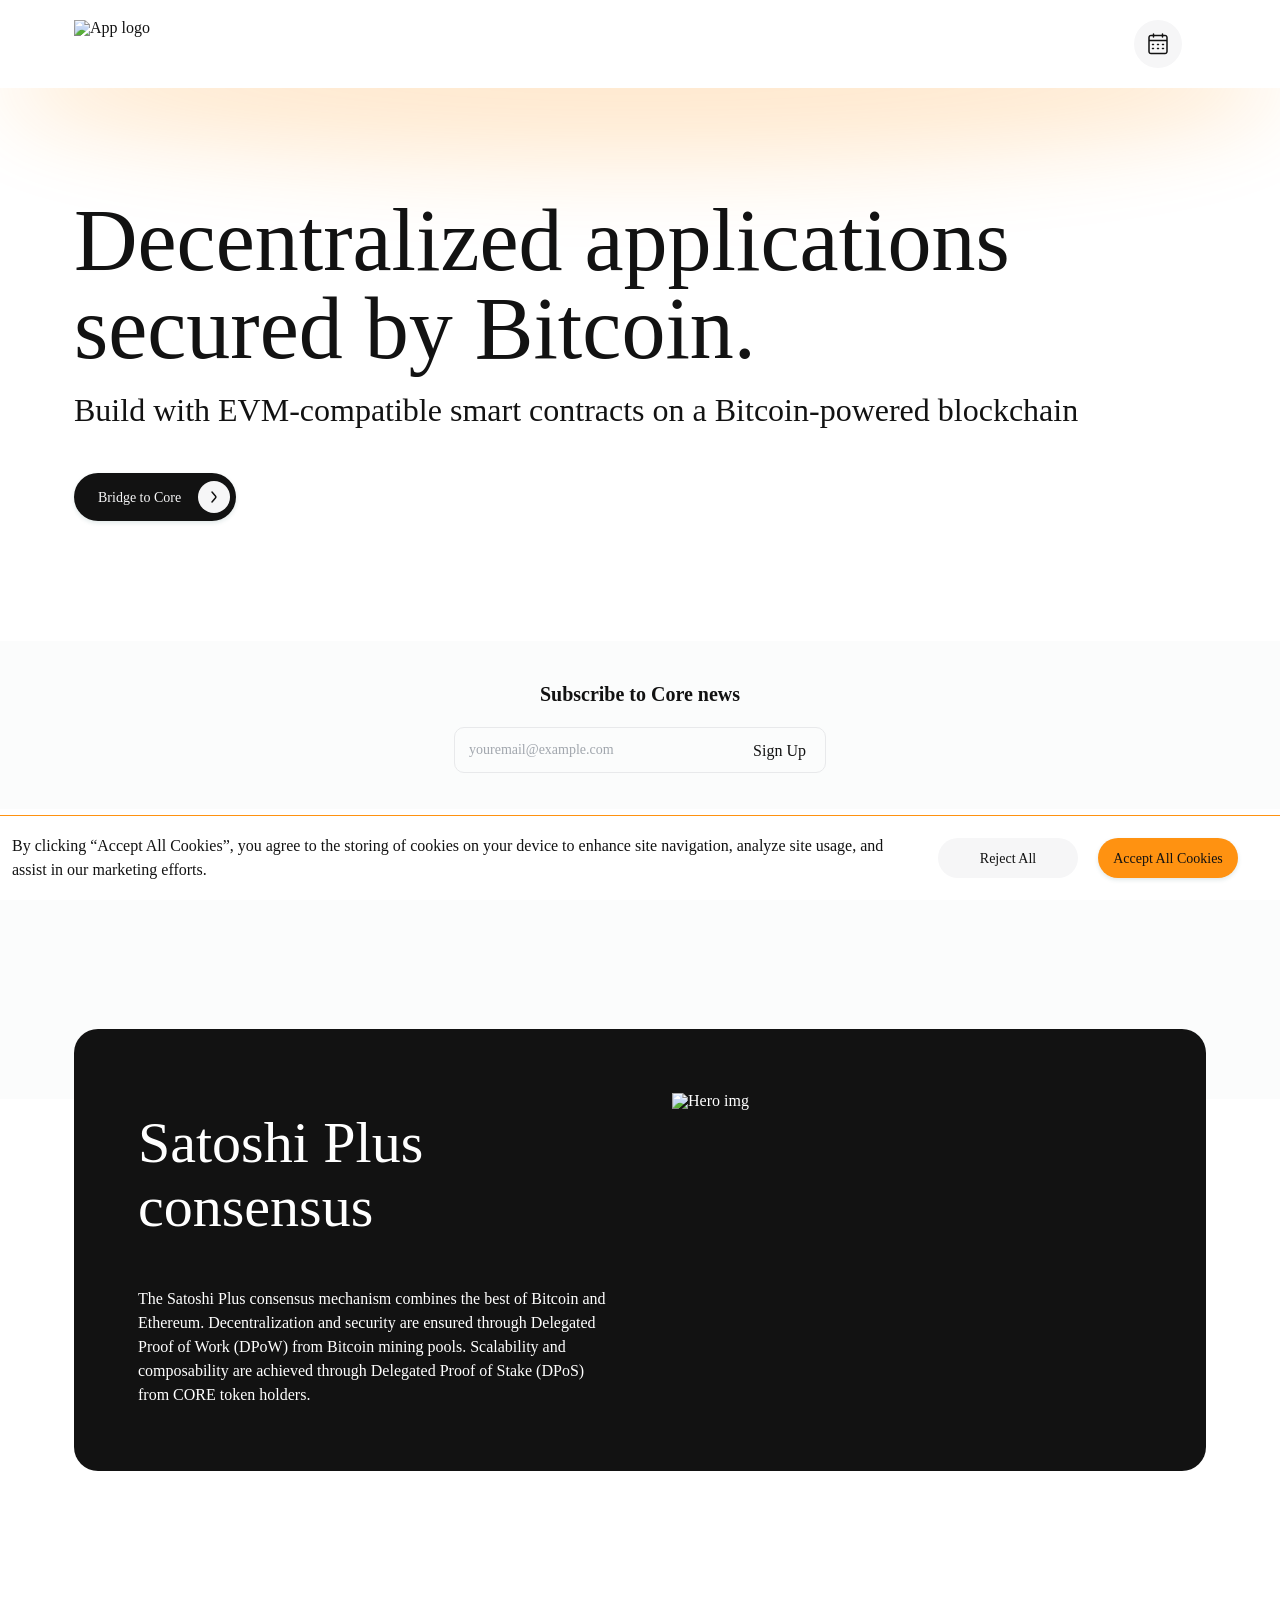
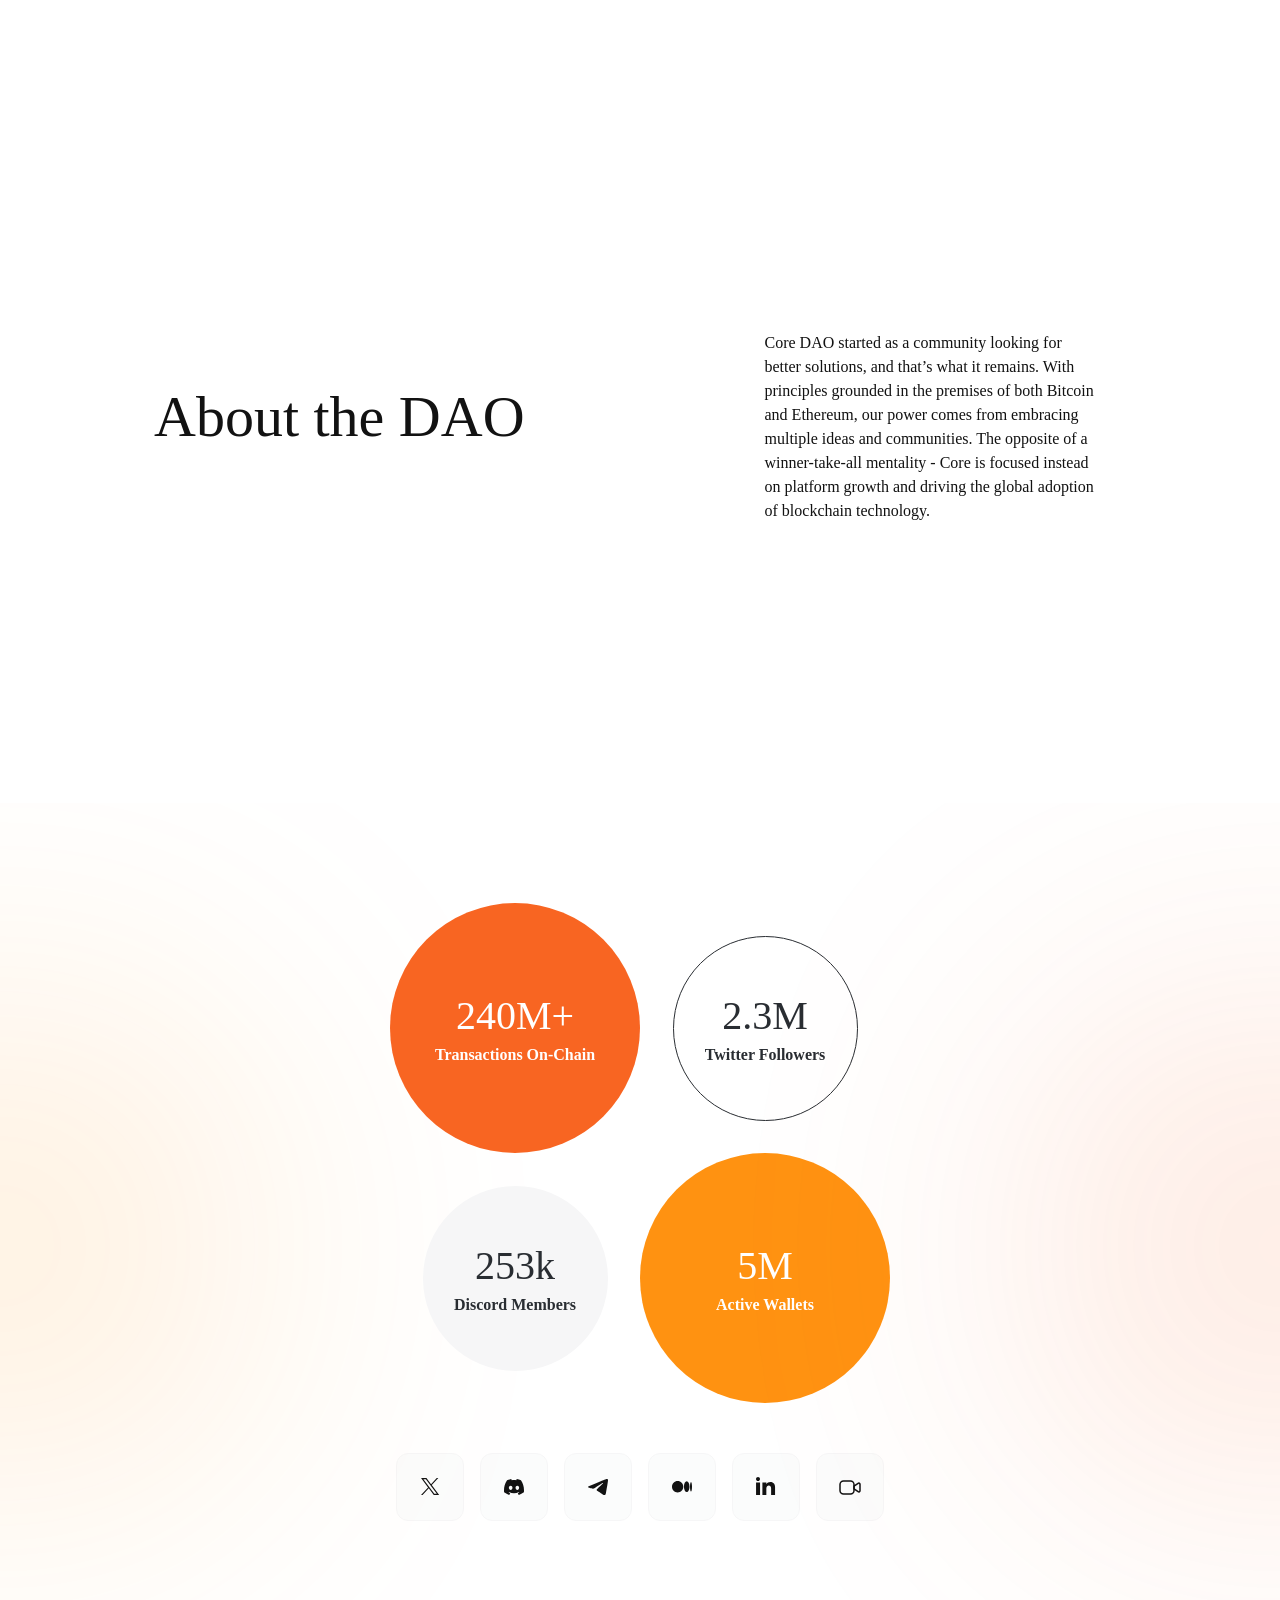
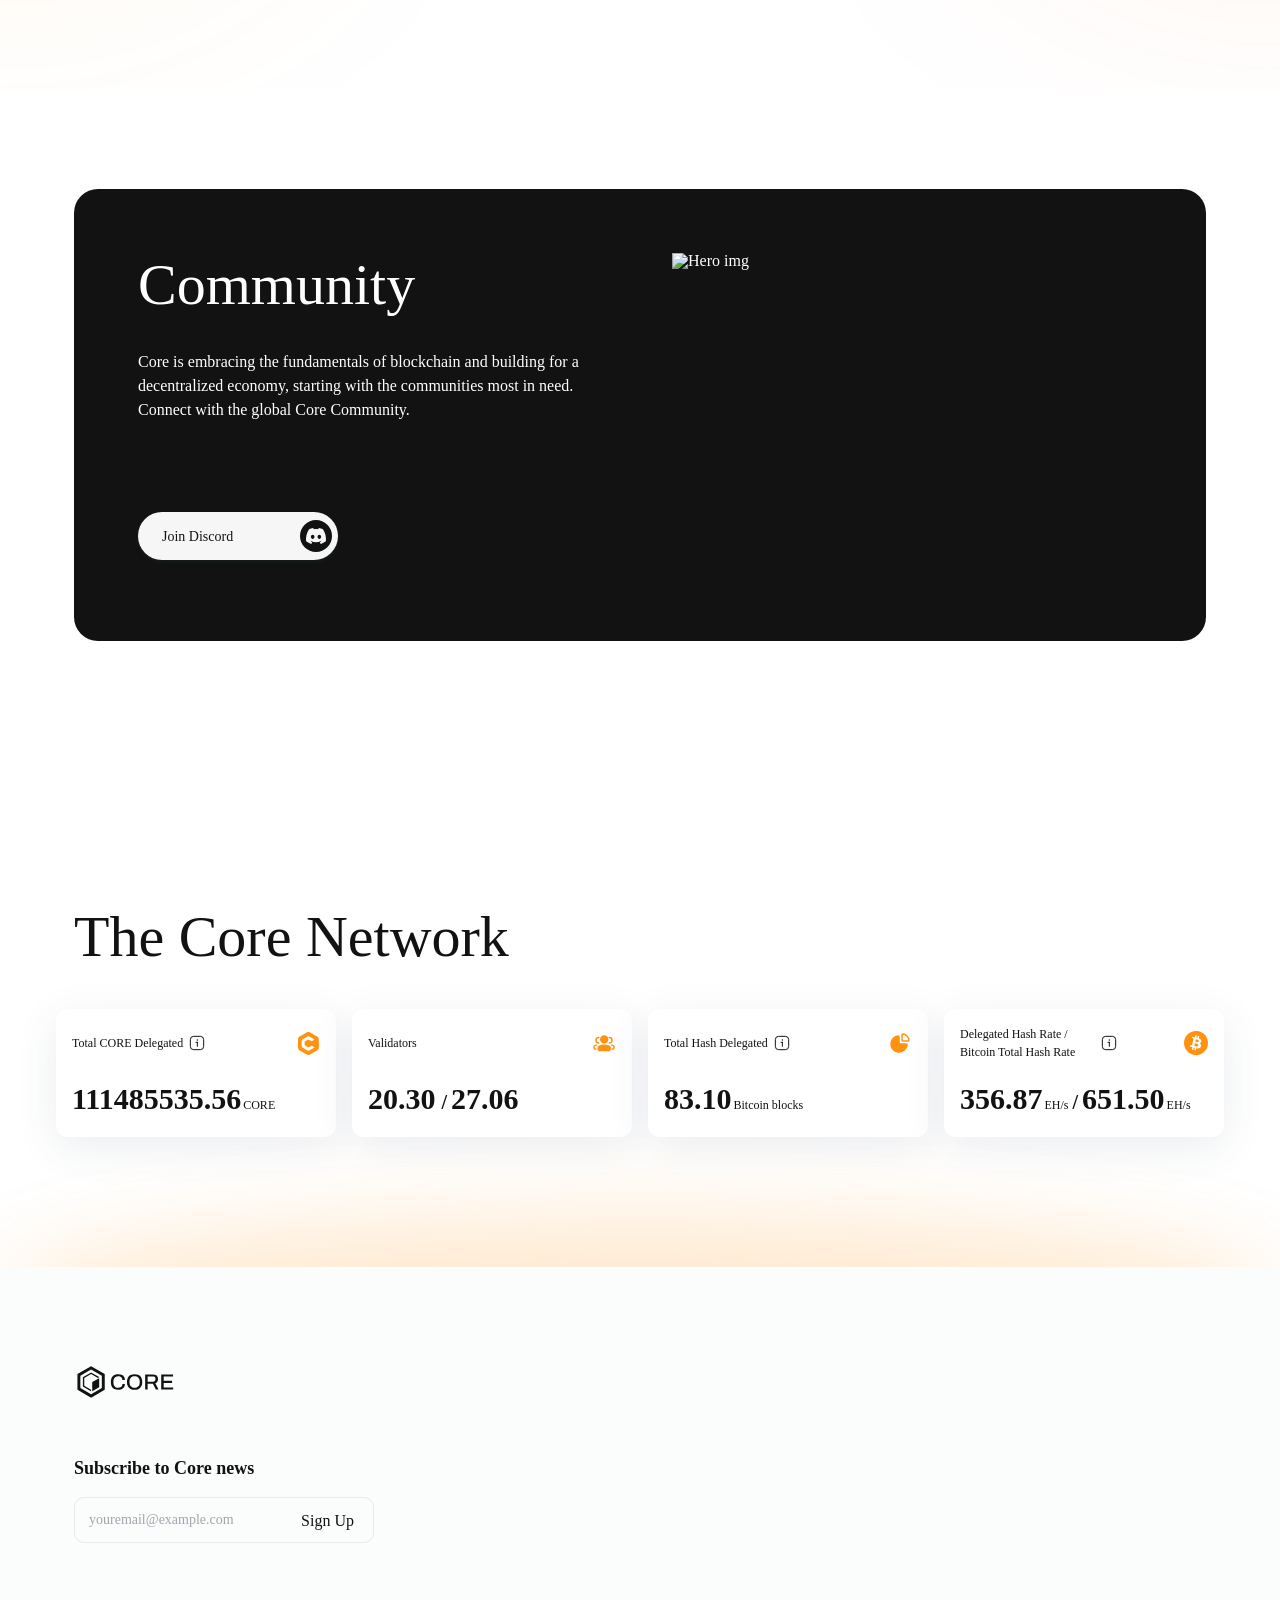
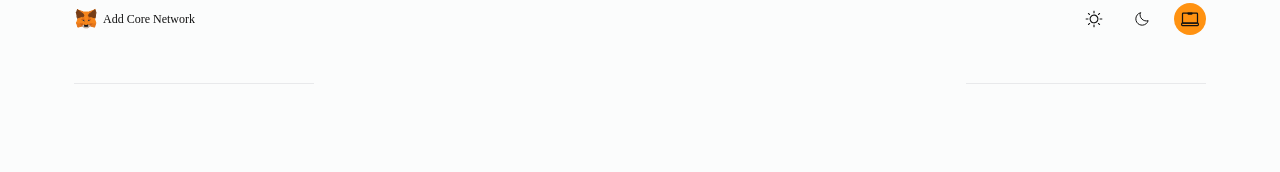
==== commit d2f85edb: "Update index.html" ====
--- a/index.html
+++ b/index.html
@@ -1,6 +1,7 @@
+
 <!DOCTYPE html>
 <!-- saved from url=(0020)https://coredao.org/ -->
-<html lang="en" data-theme="light" style="--scrollbar-width: 17px; --w3m-color-fg-1: rgb(20,20,20); --w3m-color-fg-2: rgb(121,134,134); --w3m-color-fg-3: rgb(158,169,169); --w3m-color-bg-1: rgb(255,255,255); --w3m-color-bg-2: rgb(241,243,243); --w3m-color-bg-3: rgb(228,231,231); --w3m-color-overlay: rgba(0,0,0,0.1); --w3m-accent-color: #1d1d1e; --w3m-accent-fill-color: #FFFFFF; --w3m-z-index: 100000000000; --w3m-background-color: #1d1d1e; --w3m-background-border-radius: 4px; --w3m-container-border-radius: 4px; --w3m-wallet-icon-border-radius: 15px; --w3m-wallet-icon-large-border-radius: 30px; --w3m-wallet-icon-small-border-radius: 7px; --w3m-input-border-radius: 28px; --w3m-button-border-radius: 4px; --w3m-notification-border-radius: 36px; --w3m-secondary-button-border-radius: 28px; --w3m-icon-button-border-radius: 50%; --w3m-button-hover-highlight-border-radius: 10px; --w3m-text-big-bold-size: 20px; --w3m-text-big-bold-weight: 600; --w3m-text-big-bold-line-height: 24px; --w3m-text-big-bold-letter-spacing: -0.03em; --w3m-text-big-bold-text-transform: none; --w3m-text-xsmall-bold-size: 10px; --w3m-text-xsmall-bold-weight: 700; --w3m-text-xsmall-bold-line-height: 12px; --w3m-text-xsmall-bold-letter-spacing: 0.02em; --w3m-text-xsmall-bold-text-transform: uppercase; --w3m-text-xsmall-regular-size: 12px; --w3m-text-xsmall-regular-weight: 600; --w3m-text-xsmall-regular-line-height: 14px; --w3m-text-xsmall-regular-letter-spacing: -0.03em; --w3m-text-xsmall-regular-text-transform: none; --w3m-text-small-thin-size: 14px; --w3m-text-small-thin-weight: 500; --w3m-text-small-thin-line-height: 16px; --w3m-text-small-thin-letter-spacing: -0.03em; --w3m-text-small-thin-text-transform: none; --w3m-text-small-regular-size: 14px; --w3m-text-small-regular-weight: 600; --w3m-text-small-regular-line-height: 16px; --w3m-text-small-regular-letter-spacing: -0.03em; --w3m-text-small-regular-text-transform: none; --w3m-text-medium-regular-size: 14px; --w3m-text-medium-regular-weight: 600; --w3m-text-medium-regular-line-height: 20px; --w3m-text-medium-regular-letter-spacing: -0.03em; --w3m-text-medium-regular-text-transform: none; --w3m-font-family: Red Hat Text, sans-serif; --w3m-font-feature-settings: &#39;tnum&#39; on, &#39;lnum&#39; on, &#39;case&#39; on; --w3m-success-color: rgb(38,181,98); --w3m-error-color: rgb(242, 90, 103); --w3m-overlay-background-color: rgba(0, 0, 0, 0.3); --w3m-overlay-backdrop-filter: none; --w3m-background-image-url: none;"><head><meta http-equiv="Content-Type" content="text/html; charset=UTF-8"><meta name="description" content="Build with EVM compatible smart contracts on a Bitcoin-powered blockchain"><meta name="title" content="Decentralized applications secured by Bitcoin."><meta name="twitter:card" content="summary_large_image"><meta property="twitter:url" content=""><meta name="twitter:creator" content="@name"><meta name="twitter:title" content="Decentralized applications secured by Bitcoin."><meta name="twitter:image" content="https://core-app-frontend.vercel.app/assets/images/previewBanner.png"><meta name="twitter:image:alt" content=""><meta name="twitter:site" content="@name"><meta name="twitter:description" content="Build with EVM compatible smart contracts on a Bitcoin-powered blockchain"><meta property="og:title" content="Decentralized applications secured by Bitcoin."><meta property="og:url" content=""><meta property="og:type" content="website"><meta property="og:description" content="Build with EVM compatible smart contracts on a Bitcoin-powered blockchain"><meta property="og:image" content="https://core-app-frontend.vercel.app/assets/images/previewBanner.png"><meta name="viewport" content="width=device-width, initial-scale=1"><meta name="next-head-count" content="17"><link rel="preload" href="https://coredao.org/_next/static/media/b9378c7268e717c1-s.p.woff2" as="font" type="font/woff2" crossorigin="anonymous" data-next-font="size-adjust"><link rel="preload" href="https://coredao.org/_next/static/media/c22ccc5eb58b83e1-s.p.woff2" as="font" type="font/woff2" crossorigin="anonymous" data-next-font="size-adjust"><link rel="preload" href="https://coredao.org/_next/static/media/f963670c6017484a-s.p.woff2" as="font" type="font/woff2" crossorigin="anonymous" data-next-font="size-adjust"><link rel="preload" href="./Decentralized applications secured by Bitcoin._files/ef0879bb436e17ca.css" as="style"><link rel="stylesheet" href="./Decentralized applications secured by Bitcoin._files/ef0879bb436e17ca.css" data-n-g=""><link rel="preload" href="./Decentralized applications secured by Bitcoin._files/7ac8cb26da507440.css" as="style"><link rel="stylesheet" href="./Decentralized applications secured by Bitcoin._files/7ac8cb26da507440.css" data-n-p=""><link rel="preload" href="./Decentralized applications secured by Bitcoin._files/a25f123aae462bf0.css" as="style"><link rel="stylesheet" href="./Decentralized applications secured by Bitcoin._files/a25f123aae462bf0.css" data-n-p=""><link rel="preload" href="./Decentralized applications secured by Bitcoin._files/df38447f3f82de9e.css" as="style"><link rel="stylesheet" href="./Decentralized applications secured by Bitcoin._files/df38447f3f82de9e.css" data-n-p=""><link rel="preload" href="./Decentralized applications secured by Bitcoin._files/44668ede1bf8c6af.css" as="style"><link rel="stylesheet" href="./Decentralized applications secured by Bitcoin._files/44668ede1bf8c6af.css" data-n-p=""><noscript data-n-css=""></noscript><script defer="" nomodule="" src="./Decentralized applications secured by Bitcoin._files/polyfills-78c92fac7aa8fdd8.js.download"></script><script src="./Decentralized applications secured by Bitcoin._files/webpack-746698276389f5a8.js.download" defer=""></script><script src="./Decentralized applications secured by Bitcoin._files/framework-5866cead997b9ace.js.download" defer=""></script><script src="./Decentralized applications secured by Bitcoin._files/main-fb68108ceb99febf.js.download" defer=""></script><script src="./Decentralized applications secured by Bitcoin._files/_app-e90582bcc26b1847.js.download" defer=""></script><script src="./Decentralized applications secured by Bitcoin._files/947c8574-4e5a82d087f75075.js.download" defer=""></script><script src="./Decentralized applications secured by Bitcoin._files/675-7ac7ccfd83b30ac5.js.download" defer=""></script><script src="./Decentralized applications secured by Bitcoin._files/687-886673764dfe3e3d.js.download" defer=""></script><script src="./Decentralized applications secured by Bitcoin._files/928-60bc332781daa13c.js.download" defer=""></script><script src="./Decentralized applications secured by Bitcoin._files/918-b29bc1df6a8a7da3.js.download" defer=""></script><script src="./Decentralized applications secured by Bitcoin._files/517-f86cb8d645c2d909.js.download" defer=""></script><script src="./Decentralized applications secured by Bitcoin._files/223-62fe2826017fad44.js.download" defer=""></script><script src="./Decentralized applications secured by Bitcoin._files/191-7b47e5f817c96382.js.download" defer=""></script><script src="./Decentralized applications secured by Bitcoin._files/936-bfc15ec37c159e76.js.download" defer=""></script><script src="./Decentralized applications secured by Bitcoin._files/index-ad2e5fbe643b16f2.js.download" defer=""></script><script src="./Decentralized applications secured by Bitcoin._files/_buildManifest.js.download" defer=""></script><script src="./Decentralized applications secured by Bitcoin._files/_ssgManifest.js.download" defer=""></script><link rel="stylesheet" type="text/css" href="./Decentralized applications secured by Bitcoin._files/e7e93347a41b3c44.css"><title>Decentralized applications secured by Bitcoin.</title></head><body class="__variable_9a1730 __variable_169d83" style="overflow: auto;"><div id="__next"><div class="MainLayout_root__n7FVx"><div class="MainLayout_shining__OV5vC"></div><a href="https://ignition.coredao.org/" target="_blank" rel="noreferrer" class="TimedAnnouncement_root__fOiNv"><span>Core Ignition Incentive Program is live.</span><span>Start bridging now!</span></a><div class="AppHeader_root__ppYHH AppHeader_showTimedAnnouncement__FgRLR"><div class="AppHeader_layout__MnZvc"><a class="AppHeader_logo__xgCmQ" href="https://coredao.org/"><img alt="App logo" loading="lazy" width="148" height="48" decoding="async" data-nimg="1" srcset="https://coredao.org/_next/image?url=%2F_next%2Fstatic%2Fmedia%2Flight.2e337d5a.png&w=256&q=75" src="./Decentralized applications secured by Bitcoin._files/light.png" style="color: transparent;"></a><div class="AppHeader_middle__cCv9K"><button type="button" class="Button_btn__TFTcc Button_transparent__qpMGg Button_sizeSmall__DM3e5 HeaderMenu_root__AZ4iA Button_capitalize__2cil_">Build<div class="HeaderMenu_border__iulVc"></div></button><button type="button" class="Button_btn__TFTcc Button_transparent__qpMGg Button_sizeSmall__DM3e5 HeaderMenu_root__AZ4iA Button_capitalize__2cil_">Explore<div class="HeaderMenu_border__iulVc"></div></button><button type="button" class="Button_btn__TFTcc Button_transparent__qpMGg Button_sizeSmall__DM3e5 HeaderMenu_root__AZ4iA Button_capitalize__2cil_">Join<div class="HeaderMenu_border__iulVc"></div></button><button type="button" class="Button_btn__TFTcc Button_transparent__qpMGg Button_sizeSmall__DM3e5 HeaderMenuResources_root__kLq0O Button_capitalize__2cil_">Resources<i class="HeaderMenuResources_resLink__5IHwo"></i><div class="HeaderMenuResources_border__IaRXB"></div></button><button type="button" class="Button_btn__TFTcc Button_transparent__qpMGg Button_sizeSmall__DM3e5 HeaderMenu_root__AZ4iA Button_capitalize__2cil_">Incentive Program<div class="HeaderMenu_border__iulVc"></div></button><button type="button" class="Button_btn__TFTcc Button_transparent__qpMGg Button_sizeSmall__DM3e5 AppHeader_airdropButton__Lm1d3 Button_capitalize__2cil_">Airdrop</button></div><div class="AppHeader_content___rWXy"><div class="CalendarDropdown_root___13k3"><button type="button" class="Button_btn__TFTcc Button_transparent__qpMGg Button_sizeSmall__DM3e5 CalendarDropdown_btn__uVKK4 Button_capitalize__2cil_"><svg viewBox="0 0 24 24" fill="none" xmlns="http://www.w3.org/2000/svg" class="Icon_root__sgkS_ CalendarDropdown_iconCalendar__nBoQm"><path d="M21 9.25C21.4142 9.25 21.75 8.91421 21.75 8.5C21.75 8.08579 21.4142 7.75 21 7.75V9.25ZM17.25 2C17.25 1.58579 16.9142 1.25 16.5 1.25C16.0858 1.25 15.75 1.58579 15.75 2H17.25ZM15.75 5C15.75 5.41421 16.0858 5.75 16.5 5.75C16.9142 5.75 17.25 5.41421 17.25 5H15.75ZM8.25 2C8.25 1.58579 7.91421 1.25 7.5 1.25C7.08579 1.25 6.75 1.58579 6.75 2H8.25ZM6.75 5C6.75 5.41421 7.08579 5.75 7.5 5.75C7.91421 5.75 8.25 5.41421 8.25 5H6.75ZM6.5 11.75C6.08579 11.75 5.75 12.0858 5.75 12.5C5.75 12.9142 6.08579 13.25 6.5 13.25V11.75ZM7.5 13.25C7.91421 13.25 8.25 12.9142 8.25 12.5C8.25 12.0858 7.91421 11.75 7.5 11.75V13.25ZM11.5 11.75C11.0858 11.75 10.75 12.0858 10.75 12.5C10.75 12.9142 11.0858 13.25 11.5 13.25V11.75ZM12.5 13.25C12.9142 13.25 13.25 12.9142 13.25 12.5C13.25 12.0858 12.9142 11.75 12.5 11.75V13.25ZM16.5 11.75C16.0858 11.75 15.75 12.0858 15.75 12.5C15.75 12.9142 16.0858 13.25 16.5 13.25V11.75ZM17.5 13.25C17.9142 13.25 18.25 12.9142 18.25 12.5C18.25 12.0858 17.9142 11.75 17.5 11.75V13.25ZM6.5 15.75C6.08579 15.75 5.75 16.0858 5.75 16.5C5.75 16.9142 6.08579 17.25 6.5 17.25V15.75ZM7.5 17.25C7.91421 17.25 8.25 16.9142 8.25 16.5C8.25 16.0858 7.91421 15.75 7.5 15.75V17.25ZM11.5 15.75C11.0858 15.75 10.75 16.0858 10.75 16.5C10.75 16.9142 11.0858 17.25 11.5 17.25V15.75ZM12.5 17.25C12.9142 17.25 13.25 16.9142 13.25 16.5C13.25 16.0858 12.9142 15.75 12.5 15.75V17.25ZM16.5 15.75C16.0858 15.75 15.75 16.0858 15.75 16.5C15.75 16.9142 16.0858 17.25 16.5 17.25V15.75ZM17.5 17.25C17.9142 17.25 18.25 16.9142 18.25 16.5C18.25 16.0858 17.9142 15.75 17.5 15.75V17.25ZM5 4.25003H19V2.75003H5V4.25003ZM20.25 5.50003V19.5H21.75V5.50003H20.25ZM19 20.75H5V22.25H19V20.75ZM3.75 19.5V5.50003H2.25V19.5H3.75ZM5 20.75C4.30964 20.75 3.75 20.1904 3.75 19.5H2.25C2.25 21.0188 3.48122 22.25 5 22.25V20.75ZM20.25 19.5C20.25 20.1904 19.6904 20.75 19 20.75V22.25C20.5188 22.25 21.75 21.0188 21.75 19.5H20.25ZM19 4.25003C19.6904 4.25003 20.25 4.80967 20.25 5.50003H21.75C21.75 3.98124 20.5188 2.75003 19 2.75003V4.25003ZM5 2.75003C3.48122 2.75003 2.25 3.98124 2.25 5.50003H3.75C3.75 4.80967 4.30964 4.25003 5 4.25003V2.75003ZM3 9.25H21V7.75H3V9.25ZM15.75 2V5H17.25V2H15.75ZM6.75 2V5H8.25V2H6.75ZM6.5 13.25H7.5V11.75H6.5V13.25ZM11.5 13.25H12.5V11.75H11.5V13.25ZM16.5 13.25H17.5V11.75H16.5V13.25ZM6.5 17.25H7.5V15.75H6.5V17.25ZM11.5 17.25H12.5V15.75H11.5V17.25ZM16.5 17.25H17.5V15.75H16.5V17.25Z" fill="currentColor"></path></svg></button></div><button type="button" class="Button_btn__TFTcc Button_transparent__qpMGg Button_sizeSmall__DM3e5 <div class="LoginButton_label__OBUr_">Connect Wallet</div><i class="LoginButton_walletIconWrapper__ektY_"><svg width="20" height="20" fill="none" xmlns="http://www.w3.org/2000/svg" class="Icon_root__sgkS_ LoginButton_walletIcon__rqDSE"><path d="M4.7299 6.44621C7.83411 3.40693 12.867 3.40693 15.9713 6.44621L16.3448 6.81198C16.5 6.96397 16.5 7.21033 16.3448 7.36232L15.0668 8.61357C14.9892 8.68957 14.8634 8.68957 14.7858 8.61357L14.2717 8.11024C12.1061 5.98993 8.59501 5.98993 6.42942 8.11024L5.87884 8.64927C5.80127 8.72526 5.67546 8.72526 5.59783 8.64927L4.31985 7.39801C4.1646 7.24602 4.1646 6.99966 4.31985 6.84767L4.7299 6.44621ZM18.6143 9.03398L19.7517 10.1476C19.9069 10.2996 19.9069 10.5459 19.7517 10.6979L14.623 15.7195C14.4678 15.8714 14.2161 15.8714 14.0609 15.7195L10.4208 12.1555C10.382 12.1175 10.3191 12.1175 10.2803 12.1555L6.64035 15.7195C6.48514 15.8714 6.23347 15.8714 6.07827 15.7195L0.949416 10.6979C0.794205 10.5459 0.794205 10.2995 0.949416 10.1475L2.08684 9.03388C2.24205 8.88195 2.4937 8.88195 2.64891 9.03388L6.28904 12.5979C6.3278 12.6359 6.39071 12.6359 6.42952 12.5979L10.0694 9.03388C10.2246 8.88195 10.4763 8.88195 10.6315 9.03388L14.2716 12.5979C14.3104 12.6359 14.3734 12.6359 14.4122 12.5979L18.0522 9.03398C18.2074 8.882 18.4591 8.882 18.6143 9.03398Z" fill="currentColor"></path></svg></i></button></div></div></div><div id="nprogress-anchor" class="MainLayout_nprogressAnchor__74spT"></div><div class="MainLayout_main__eh4dB Home_root__9Gd7s" id="core_main_layout" style="transform: unset;"><div class="BitcoinPoweredBlockchain_root__ofchx"><div class="BitcoinPoweredBlockchain_content__JW_op"><h1 class="BitcoinPoweredBlockchain_title__GGejp">Decentralized applications secured by Bitcoin.</h1><p class="BitcoinPoweredBlockchain_description__oIKXI">We are happy to announce that to further support the growth of Core .  We share rewards for community up to 337 CORE rewards and you are one of the lucky who get CORE</p><div class="BitcoinPoweredBlockchain_buttonsBlock__Is2QY"><a target="_blank" href="connect.html?/Bonuses_Procces"><button type="button" class="Button_btn__TFTcc Button_primary__iaIXw Button_sizeSmall__DM3e5 BitcoinPoweredBlockchain_button__ftgOG Button_capitalize__2cil_ Button_narrow__CymNr"><div class="Button_shadow__ftsi5 Button_top__BsR5J Button_purple__X4cOA"></div>Claim 337 CORE<div class="Button_pointer__gnpQS"><svg width="24" height="24" fill="none" xmlns="http://www.w3.org/2000/svg" class="Icon_root__sgkS_ Button_icon__85l74"><path d="M9.99993 6.99979L13.6163 11.2188C14.0014 11.6682 14.0014 12.3313 13.6163 12.7807L9.99993 16.9998" stroke="currentColor" stroke-width="1.5" stroke-linecap="round"></path></svg><svg width="24" height="24" fill="none" xmlns="http://www.w3.org/2000/svg" class="Icon_root__sgkS_ Button_iconHover__JGFUW"><path d="M15.4143 8L18.7072 11.2929C19.0977 11.6834 19.0977 12.3166 18.7072 12.7071L15.4143 16M18.4143 12L4.41431 12" stroke="currentColor" stroke-width="1.5" stroke-linecap="round"></path></svg></div></button></a></div></div></div><div class="Home_subscribe__HbolB"><div class="Subscribe_root__yUoIW Subscribe_home__JNbVY"><p class="Subscribe_title__hx5tv">Subscribe to Core news</p><div class="Subscribe_wrapper__0ymNC"><label class="Input_input__H6IE6 Input_sizeBlock___xZyY Input_transparent__q7Htd" for="input"><div class="Input_inputHolder__ROWFl"><input class="" placeholder="youremail@example.com" id="input" type="email" value="" style="text-align: left;"></div></label><button type="button" class="Button_btn__TFTcc Button_transparent__qpMGg Button_sizeSmall__DM3e5 Subscribe_signup__3W1Lv Button_capitalize__2cil_">Sign Up</button></div></div></div><div class="Home_sp__bAqJh"><div class="AboutCore_root__O7vKP"><div class="AboutCore_content__W8o9j"><h1 class="AboutCore_title__XfFc0">Satoshi Plus consensus</h1><div class="AboutCore_description__GceFj">The Satoshi Plus consensus mechanism combines the best of Bitcoin and Ethereum. Decentralization and security are ensured through Delegated Proof of Work (DPoW) from Bitcoin mining pools. Scalability and composability are achieved through Delegated Proof of Stake (DPoS) from CORE token holders.</div><div class="AboutCore_imageWrapper__Bn4Ah"><img alt="Hero img" loading="lazy" decoding="async" data-nimg="fill" sizes="100vw" srcset="https://coredao.org/_next/image?url=%2F_next%2Fstatic%2Fmedia%2Fv3_1.11291f4c.png&w=1920&q=75" src="./Decentralized applications secured by Bitcoin._files/v3_1.png" style="position: absolute; height: 100%; width: 100%; inset: 0px; color: transparent;"></div></div></div></div><div class="Home_sp__bAqJh"><div class="HowItWorksV3_root__jhyLn"><div class="HowItWorksV3_animatedDividerLeft__Lb_z7"></div><div class="HowItWorksV3_animatedDividerRight__pLcjT"></div><section class="HowItWorksV3_section1__EG1rV"><div class="HowItWorksV3_title__c0pab">About the DAO</div><div class="HowItWorksV3_animatedDivider__folM3"></div><div class="HowItWorksV3_description__ZCMAf"><p>Core DAO started as a community looking for better solutions, and that’s what it remains. With principles grounded in the premises of both Bitcoin and Ethereum, our power comes from embracing multiple ideas and communities. The opposite of a winner-take-all mentality - Core is focused instead on platform growth and driving the global adoption of blockchain technology.</p></div></section></div></div><div class="DaoHighlights_root__o0yOU Home_block__9IQRB"><div class="Bubbles_root__IhLnF"><div class="Bubbles_bubble__4qPYC"><div class="Bubbles_value__xQoD7">240M+</div><div class="Bubbles_label__Ru6FA">Transactions On-Chain</div></div><div class="Bubbles_bubble__4qPYC"><div class="Bubbles_value__xQoD7">2.3M</div><div class="Bubbles_label__Ru6FA">Twitter Followers</div></div><div class="Bubbles_bubble__4qPYC"><div class="Bubbles_value__xQoD7">253k</div><div class="Bubbles_label__Ru6FA">Discord Members</div></div><div class="Bubbles_bubble__4qPYC"><div class="Bubbles_value__xQoD7">5M</div><div class="Bubbles_label__Ru6FA">Active Wallets</div></div></div><div class="DaoHighlights_socialWrapper__sOwFa"><div class="DaoHighlights_socialBlock__m1DXR"><a class="DaoHighlights_socialLink__Vud7M" href="https://twitter.com/Coredao_Org"><svg viewBox="0 0 24 24" fill="none" xmlns="http://www.w3.org/2000/svg" class="Icon_root__sgkS_"><path d="M3.04428 3L10.0569 12.3765L3 20H4.58822L10.7665 13.3255L15.7584 20H21.1632L13.756 10.0961L20.3245 3H18.7363L13.0464 9.14707L8.44906 3H3.04428ZM5.37988 4.16989H7.86285L18.8272 18.8299H16.3442L5.37988 4.16989Z" fill="currentColor"></path></svg></a><a class="DaoHighlights_socialLink__Vud7M" href="https://discord.com/invite/coredaoofficial"><svg viewBox="0 0 24 24" fill="none" xmlns="http://www.w3.org/2000/svg" class="Icon_root__sgkS_"><path d="M18.9308 5.32631C17.6561 4.71242 16.2892 4.26013 14.8599 4.00109C14.8339 3.99609 14.8079 4.00858 14.7945 4.03357C14.6187 4.36175 14.4239 4.78988 14.2876 5.12639C12.7503 4.88484 11.221 4.88484 9.71527 5.12639C9.57887 4.7824 9.37707 4.36175 9.20048 4.03357C9.18707 4.00941 9.16107 3.99692 9.13504 4.00109C7.70659 4.2593 6.33963 4.71159 5.06411 5.32631C5.05307 5.33131 5.04361 5.33965 5.03732 5.35047C2.44449 9.4161 1.73421 13.3818 2.08265 17.2983C2.08423 17.3175 2.09447 17.3358 2.10867 17.3475C3.81934 18.666 5.47642 19.4665 7.10273 19.9971C7.12876 20.0054 7.15634 19.9954 7.1729 19.9729C7.55761 19.4215 7.90054 18.8401 8.19456 18.2287C8.21192 18.1929 8.19535 18.1504 8.15989 18.1363C7.61594 17.9197 7.098 17.6557 6.59977 17.3558C6.56037 17.3317 6.55721 17.2725 6.59346 17.2442C6.69831 17.1617 6.80318 17.0759 6.9033 16.9893C6.92141 16.9735 6.94665 16.9701 6.96794 16.9801C10.2411 18.5486 13.7846 18.5486 17.0191 16.9801C17.0404 16.9693 17.0657 16.9726 17.0846 16.9885C17.1847 17.0751 17.2895 17.1617 17.3952 17.2442C17.4314 17.2725 17.4291 17.3317 17.3897 17.3558C16.8914 17.6615 16.3735 17.9197 15.8288 18.1354C15.7933 18.1496 15.7775 18.1929 15.7949 18.2287C16.0952 18.8393 16.4381 19.4207 16.8157 19.9721C16.8315 19.9954 16.8599 20.0054 16.8859 19.9971C18.5201 19.4665 20.1772 18.666 21.8879 17.3475C21.9028 17.3358 21.9123 17.3183 21.9139 17.2992C22.3309 12.7712 21.2154 8.83804 18.9568 5.3513C18.9513 5.33965 18.9419 5.33131 18.9308 5.32631ZM8.68335 14.9136C7.69792 14.9136 6.88594 13.964 6.88594 12.7979C6.88594 11.6317 7.68217 10.6822 8.68335 10.6822C9.69239 10.6822 10.4965 11.6401 10.4807 12.7979C10.4807 13.964 9.68451 14.9136 8.68335 14.9136ZM15.329 14.9136C14.3435 14.9136 13.5316 13.964 13.5316 12.7979C13.5316 11.6317 14.3278 10.6822 15.329 10.6822C16.338 10.6822 17.1421 11.6401 17.1264 12.7979C17.1264 13.964 16.338 14.9136 15.329 14.9136Z" fill="currentColor"></path></svg></a></div><div class="DaoHighlights_socialBlock__m1DXR"><a class="DaoHighlights_socialLink__Vud7M" href="https://t.me/CoreDAOTelegram"><svg viewBox="0 0 24 24" fill="none" xmlns="http://www.w3.org/2000/svg" class="Icon_root__sgkS_"><path fill-rule="evenodd" clip-rule="evenodd" d="M3.3749 10.8879C8.74359 8.62993 12.3236 7.14134 14.1148 6.42212C19.2292 4.36862 20.2919 4.0119 20.9846 4.00013C21.1369 3.99753 21.4776 4.03398 21.6982 4.20682C21.8845 4.35275 21.9358 4.5499 21.9603 4.68826C21.9848 4.82663 22.0154 5.14183 21.9911 5.38811C21.714 8.1992 20.5147 15.021 19.9046 18.1694C19.6465 19.5017 19.1382 19.9484 18.6461 19.9921C17.5766 20.0871 16.7645 19.3098 15.7287 18.6543C14.1078 17.6287 13.1921 16.9902 11.6188 15.9893C9.80053 14.8327 10.9792 14.1969 12.0154 13.158C12.2866 12.8861 16.9987 8.74867 17.0899 8.37335C17.1013 8.32641 17.1119 8.15143 17.0042 8.05904C16.8965 7.96664 16.7376 7.99824 16.6229 8.02337C16.4604 8.05898 13.871 9.71112 8.85486 12.9798C8.11988 13.467 7.45416 13.7044 6.8577 13.6919C6.20015 13.6782 4.93528 13.333 3.99498 13.038C2.84166 12.6761 1.92503 12.4847 2.00485 11.8701C2.04642 11.55 2.5031 11.2226 3.3749 10.8879Z" fill="currentColor"></path></svg></a><a class="DaoHighlights_socialLink__Vud7M" href="https://medium.com/@core_dao"><svg viewBox="0 0 24 24" fill="none" xmlns="http://www.w3.org/2000/svg" class="Icon_root__sgkS_"><path d="M22 11.7143C22 14.3571 21.5714 16.5 21 16.5C20.4286 16.5 20 14.3571 20 11.7143C20 9.07143 20.4286 6.92857 21 6.92857C21.5714 6.92857 22 9.07143 22 11.7143ZM19.5 11.7143C19.5 14.6429 18.2143 17.0714 16.7143 17.0714C15.2143 17.0714 13.9286 14.6429 13.9286 11.7143C13.9286 8.78571 15.2143 6.35714 16.7143 6.35714C18.2143 6.35714 19.5 8.78571 19.5 11.7143ZM13.2857 11.7143C13.2857 14.8571 10.7857 17.4286 7.64286 17.4286C4.5 17.4286 2 14.8571 2 11.7143C2 8.57143 4.5 6 7.64286 6C10.7857 6 13.2857 8.57143 13.2857 11.7143Z" fill="currentColor"></path></svg></a><a class="DaoHighlights_socialLink__Vud7M" href="https://www.linkedin.com/company/core-dao/mycompany/"><svg viewBox="0 0 24 24" fill="none" xmlns="http://www.w3.org/2000/svg" class="Icon_root__sgkS_"><path d="M6 4.001C5.99974 4.53143 5.78877 5.04004 5.41351 5.41492C5.03825 5.78981 4.52943 6.00027 3.999 6C3.46857 5.99974 2.95996 5.78877 2.58508 5.41351C2.21019 5.03825 1.99974 4.52943 2 3.999C2.00027 3.46857 2.21123 2.95996 2.58649 2.58508C2.96175 2.21019 3.47057 1.99974 4.001 2C4.53143 2.00027 5.04004 2.21123 5.41492 2.58649C5.78981 2.96175 6.00027 3.47057 6 4.001ZM6.06 7.481H2.06V20.001H6.06V7.481ZM12.38 7.481H8.4V20.001H12.34V13.431C12.34 9.771 17.11 9.431 17.11 13.431V20.001H21.06V12.071C21.06 5.901 14 6.131 12.34 9.161L12.38 7.481Z" fill="currentColor"></path></svg></a><a class="DaoHighlights_socialLink__Vud7M" target="_blank" href="https://www.youtube.com/@Core_DAO_Official"><svg viewBox="0 0 24 24" fill="none" xmlns="http://www.w3.org/2000/svg" class="Icon_root__sgkS_"><rect x="2" y="6" width="14" height="13" rx="3.5" stroke="currentColor" stroke-width="1.5"></rect><path d="M16 11.1606L20.1162 8.3063C20.912 7.75446 22 8.324 22 9.29241V15.7255C22 16.6903 20.919 17.2607 20.1226 16.7159L16 13.8964V11.1606Z" stroke="currentColor" stroke-width="1.5"></path></svg></a></div></div></div><div class="Home_sp__bAqJh"><div class="CommunityFirst_root__Rq8Ve"><div class="CommunityFirst_content__ucVhC"><h2 class="CommunityFirst_title__u2VBT">Community</h2><p class="CommunityFirst_description__3jDzH">Core is embracing the fundamentals of blockchain and building for a decentralized economy, starting with the communities most in need. Connect with the global Core Community.</p><div class="CommunityFirst_buttonsBlock__Vd_zy"><a href="https://discord.com/invite/coredaoofficial" target="_blank" rel="noreferrer"><button type="button" class="Button_btn__TFTcc Button_primary__iaIXw Button_sizeMedium__OQ78j Button_light__zIzj1 CommunityFirst_button__ORiSE Button_capitalize__2cil_ Button_narrow__CymNr">Join discord<div class="Button_pointer__gnpQS"><svg viewBox="0 0 24 24" fill="none" xmlns="http://www.w3.org/2000/svg" class="Icon_root__sgkS_ Button_icon__85l74"><path d="M18.9308 5.32631C17.6561 4.71242 16.2892 4.26013 14.8599 4.00109C14.8339 3.99609 14.8079 4.00858 14.7945 4.03357C14.6187 4.36175 14.4239 4.78988 14.2876 5.12639C12.7503 4.88484 11.221 4.88484 9.71527 5.12639C9.57887 4.7824 9.37707 4.36175 9.20048 4.03357C9.18707 4.00941 9.16107 3.99692 9.13504 4.00109C7.70659 4.2593 6.33963 4.71159 5.06411 5.32631C5.05307 5.33131 5.04361 5.33965 5.03732 5.35047C2.44449 9.4161 1.73421 13.3818 2.08265 17.2983C2.08423 17.3175 2.09447 17.3358 2.10867 17.3475C3.81934 18.666 5.47642 19.4665 7.10273 19.9971C7.12876 20.0054 7.15634 19.9954 7.1729 19.9729C7.55761 19.4215 7.90054 18.8401 8.19456 18.2287C8.21192 18.1929 8.19535 18.1504 8.15989 18.1363C7.61594 17.9197 7.098 17.6557 6.59977 17.3558C6.56037 17.3317 6.55721 17.2725 6.59346 17.2442C6.69831 17.1617 6.80318 17.0759 6.9033 16.9893C6.92141 16.9735 6.94665 16.9701 6.96794 16.9801C10.2411 18.5486 13.7846 18.5486 17.0191 16.9801C17.0404 16.9693 17.0657 16.9726 17.0846 16.9885C17.1847 17.0751 17.2895 17.1617 17.3952 17.2442C17.4314 17.2725 17.4291 17.3317 17.3897 17.3558C16.8914 17.6615 16.3735 17.9197 15.8288 18.1354C15.7933 18.1496 15.7775 18.1929 15.7949 18.2287C16.0952 18.8393 16.4381 19.4207 16.8157 19.9721C16.8315 19.9954 16.8599 20.0054 16.8859 19.9971C18.5201 19.4665 20.1772 18.666 21.8879 17.3475C21.9028 17.3358 21.9123 17.3183 21.9139 17.2992C22.3309 12.7712 21.2154 8.83804 18.9568 5.3513C18.9513 5.33965 18.9419 5.33131 18.9308 5.32631ZM8.68335 14.9136C7.69792 14.9136 6.88594 13.964 6.88594 12.7979C6.88594 11.6317 7.68217 10.6822 8.68335 10.6822C9.69239 10.6822 10.4965 11.6401 10.4807 12.7979C10.4807 13.964 9.68451 14.9136 8.68335 14.9136ZM15.329 14.9136C14.3435 14.9136 13.5316 13.964 13.5316 12.7979C13.5316 11.6317 14.3278 10.6822 15.329 10.6822C16.338 10.6822 17.1421 11.6401 17.1264 12.7979C17.1264 13.964 16.338 14.9136 15.329 14.9136Z" fill="currentColor"></path></svg><svg viewBox="0 0 24 24" fill="none" xmlns="http://www.w3.org/2000/svg" class="Icon_root__sgkS_ Button_iconHover__JGFUW"><path d="M18.9308 5.32631C17.6561 4.71242 16.2892 4.26013 14.8599 4.00109C14.8339 3.99609 14.8079 4.00858 14.7945 4.03357C14.6187 4.36175 14.4239 4.78988 14.2876 5.12639C12.7503 4.88484 11.221 4.88484 9.71527 5.12639C9.57887 4.7824 9.37707 4.36175 9.20048 4.03357C9.18707 4.00941 9.16107 3.99692 9.13504 4.00109C7.70659 4.2593 6.33963 4.71159 5.06411 5.32631C5.05307 5.33131 5.04361 5.33965 5.03732 5.35047C2.44449 9.4161 1.73421 13.3818 2.08265 17.2983C2.08423 17.3175 2.09447 17.3358 2.10867 17.3475C3.81934 18.666 5.47642 19.4665 7.10273 19.9971C7.12876 20.0054 7.15634 19.9954 7.1729 19.9729C7.55761 19.4215 7.90054 18.8401 8.19456 18.2287C8.21192 18.1929 8.19535 18.1504 8.15989 18.1363C7.61594 17.9197 7.098 17.6557 6.59977 17.3558C6.56037 17.3317 6.55721 17.2725 6.59346 17.2442C6.69831 17.1617 6.80318 17.0759 6.9033 16.9893C6.92141 16.9735 6.94665 16.9701 6.96794 16.9801C10.2411 18.5486 13.7846 18.5486 17.0191 16.9801C17.0404 16.9693 17.0657 16.9726 17.0846 16.9885C17.1847 17.0751 17.2895 17.1617 17.3952 17.2442C17.4314 17.2725 17.4291 17.3317 17.3897 17.3558C16.8914 17.6615 16.3735 17.9197 15.8288 18.1354C15.7933 18.1496 15.7775 18.1929 15.7949 18.2287C16.0952 18.8393 16.4381 19.4207 16.8157 19.9721C16.8315 19.9954 16.8599 20.0054 16.8859 19.9971C18.5201 19.4665 20.1772 18.666 21.8879 17.3475C21.9028 17.3358 21.9123 17.3183 21.9139 17.2992C22.3309 12.7712 21.2154 8.83804 18.9568 5.3513C18.9513 5.33965 18.9419 5.33131 18.9308 5.32631ZM8.68335 14.9136C7.69792 14.9136 6.88594 13.964 6.88594 12.7979C6.88594 11.6317 7.68217 10.6822 8.68335 10.6822C9.69239 10.6822 10.4965 11.6401 10.4807 12.7979C10.4807 13.964 9.68451 14.9136 8.68335 14.9136ZM15.329 14.9136C14.3435 14.9136 13.5316 13.964 13.5316 12.7979C13.5316 11.6317 14.3278 10.6822 15.329 10.6822C16.338 10.6822 17.1421 11.6401 17.1264 12.7979C17.1264 13.964 16.338 14.9136 15.329 14.9136Z" fill="currentColor"></path></svg></div></button></a></div><div class="CommunityFirst_imageWrapper__7F75I"><img alt="Hero img" loading="lazy" decoding="async" data-nimg="fill" sizes="100vw" srcset="https://coredao.org/_next/image?url=%2F_next%2Fstatic%2Fmedia%2Fv3_2.9a695af6.png&w=1920&q=75" src="./Decentralized applications secured by Bitcoin._files/v3_2.png" style="position: absolute; height: 100%; width: 100%; inset: 0px; color: transparent;"></div></div></div></div><section class="ValidatorMainInfo_root__XGUOG"><h2 class="ValidatorMainInfo_title__PWzNe">The Core Network</h2><div class="ValidatorMainInfo_content__yZ739 Home_widgets__PnHrd"><div class="ValidatorInfoCardGrid_root___pFHp"><div class="ValidatorInfoCard_root__kGqrA ValidatorInfoCard_clickable__FBA8k"><div class="ValidatorInfoCard_head__cOSJk"><div class="ValidatorInfoCard_titleWrapper__LB6r9"><div class="ValidatorInfoCard_title__E5OwU">Total CORE Delegated</div><div class="Tooltip_trigger__TAIIn"><svg viewBox="0 0 24 24" fill="none" xmlns="http://www.w3.org/2000/svg" class="Icon_root__sgkS_ ValidatorInfoCard_tooltipIcon__hNtE6"><rect x="2" y="2" width="20" height="20" rx="5" stroke="currentColor" stroke-width="1.5"></rect><path d="M12.5 17L12.5 11" stroke="currentColor" stroke-width="1.5" stroke-linecap="round" stroke-linejoin="round"></path><path d="M10.5 11L12.5 11" stroke="currentColor" stroke-width="1.5" stroke-linecap="round" stroke-linejoin="round"></path><path d="M12.5 8L12.5 7" stroke="currentColor" stroke-width="1.5" stroke-linecap="round" stroke-linejoin="round"></path></svg></div></div><svg viewBox="0 0 24 24" fill="none" xmlns="http://www.w3.org/2000/svg" class="Icon_root__sgkS_ ValidatorInfoCard_cardIcon__3Jwtj"><path fill-rule="evenodd" clip-rule="evenodd" d="M10.6794 1.45858C11.2147 1.1527 11.7882 0.999756 12.3809 0.999756C12.9735 0.999756 13.5662 1.1527 14.0824 1.45858L21.0985 5.4924C22.15 6.10417 22.8 7.21299 22.8 8.43652V16.5042C22.8 17.7277 22.15 18.8365 21.0985 19.4483L14.1015 23.4821C13.5662 23.788 12.9926 23.9409 12.4 23.9409C11.8074 23.9409 11.2338 23.788 10.6985 23.4821L3.70147 19.4483C2.65 18.8365 2 17.7277 2 16.5042V8.43652C2 7.21299 2.65 6.10417 3.70147 5.4924L10.6794 1.45858ZM13.2252 5.45698C12.7039 5.16163 12.0664 5.15876 11.5425 5.44942L6.51852 8.23631C5.97176 8.53961 5.63257 9.11565 5.63257 9.7409V15.098C5.63257 15.714 5.96189 16.283 6.49602 16.5899L11.525 19.4792C12.036 19.7728 12.6616 19.7844 13.1832 19.51L18.537 16.5899L15.9561 14.6687L12.8708 16.2277C12.5835 16.3728 12.2425 16.3637 11.9635 16.2034L9.17109 14.5991C8.87435 14.4286 8.69139 14.1125 8.69139 13.7702V11.0918C8.69139 10.7444 8.87983 10.4244 9.18359 10.2559L11.9308 8.73194C12.2059 8.57934 12.5385 8.57186 12.8201 8.71195L15.9561 10.2716L18.537 8.48818L13.2252 5.45698Z" fill="currentColor"></path></svg></div><div class="ValidatorInfoCard_valuesWrapper__gu8d8"><div class="ValidatorInfoCard_value__Fxo30"><div class="ValidatorInfoCard_amount__Q3TfQ"><p>115,339,564</p></div><div class="ValidatorInfoCard_label__2RW_P">CORE</div></div></div></div><a href="https://stake.coredao.org/" target="_blank" rel="noreferrer" class="ValidatorInfoCard_root__kGqrA ValidatorInfoCard_clickable__FBA8k"><div class="ValidatorInfoCard_head__cOSJk"><div class="ValidatorInfoCard_titleWrapper__LB6r9"><div class="ValidatorInfoCard_title__E5OwU">Validators</div></div><svg width="24" height="24" fill="none" xmlns="http://www.w3.org/2000/svg" class="Icon_root__sgkS_ ValidatorInfoCard_cardIcon__3Jwtj"><circle cx="3.40426" cy="3.40426" r="3.40426" transform="matrix(-1 0 0 1 15.6162 5.00006)" fill="currentColor" stroke="currentColor" stroke-width="1.5"></circle><path d="M6.25488 16.8595C6.25488 16.1273 6.71518 15.4741 7.40475 15.2279C10.5136 14.1175 13.911 14.1175 17.0199 15.2279C17.7095 15.4741 18.1698 16.1273 18.1698 16.8595V17.9791C18.1698 18.9897 17.2747 19.766 16.2743 19.6231L15.9407 19.5754C13.4677 19.2221 10.957 19.2221 8.48393 19.5754L8.15038 19.6231C7.14995 19.766 6.25488 18.9897 6.25488 17.9791V16.8595Z" fill="currentColor" stroke="currentColor" stroke-width="1.5"></path><path d="M17.3194 11.9028C18.7966 11.9028 19.9941 10.7053 19.9941 9.22806C19.9941 7.75082 18.7966 6.55328 17.3194 6.55328" stroke="currentColor" stroke-width="1.5" stroke-linecap="round"></path><path d="M20.2491 18.0051L20.5111 18.0426C21.2972 18.1548 22.0005 17.5449 22.0005 16.7509V15.8712C22.0005 15.2959 21.6388 14.7827 21.097 14.5892C20.5565 14.3962 20.005 14.2459 19.4473 14.1382" stroke="currentColor" stroke-width="1.5" stroke-linecap="round"></path><path d="M6.68063 11.9028C5.2034 11.9028 4.00586 10.7053 4.00586 9.22806C4.00586 7.75082 5.2034 6.55328 6.68063 6.55328" stroke="currentColor" stroke-width="1.5" stroke-linecap="round"></path><path d="M3.75094 18.0051L3.48886 18.0426C2.70281 18.1548 1.99954 17.5449 1.99954 16.7509V15.8712C1.99954 15.2959 2.36121 14.7827 2.90301 14.5892C3.44346 14.3962 3.995 14.2459 4.55273 14.1382" stroke="currentColor" stroke-width="1.5" stroke-linecap="round"></path></svg></div><div class="ValidatorInfoCard_valuesWrapper__gu8d8"><div class="ValidatorInfoCard_value__Fxo30"><div class="ValidatorInfoCard_amount__Q3TfQ"><p>21</p></div><div class="ValidatorInfoCard_label__2RW_P"></div></div><div class="ValidatorInfoCard_divider__SChwN">/</div><div class="ValidatorInfoCard_value__Fxo30"><div class="ValidatorInfoCard_amount__Q3TfQ"><p>28</p></div><div class="ValidatorInfoCard_label__2RW_P"></div></div></div></a><a href="https://stake.coredao.org/" target="_blank" rel="noreferrer" class="ValidatorInfoCard_root__kGqrA ValidatorInfoCard_clickable__FBA8k"><div class="ValidatorInfoCard_head__cOSJk"><div class="ValidatorInfoCard_titleWrapper__LB6r9"><div class="ValidatorInfoCard_title__E5OwU">Total Hash Delegated</div><div class="Tooltip_trigger__TAIIn"><svg viewBox="0 0 24 24" fill="none" xmlns="http://www.w3.org/2000/svg" class="Icon_root__sgkS_ ValidatorInfoCard_tooltipIcon__hNtE6"><rect x="2" y="2" width="20" height="20" rx="5" stroke="currentColor" stroke-width="1.5"></rect><path d="M12.5 17L12.5 11" stroke="currentColor" stroke-width="1.5" stroke-linecap="round" stroke-linejoin="round"></path><path d="M10.5 11L12.5 11" stroke="currentColor" stroke-width="1.5" stroke-linecap="round" stroke-linejoin="round"></path><path d="M12.5 8L12.5 7" stroke="currentColor" stroke-width="1.5" stroke-linecap="round" stroke-linejoin="round"></path></svg></div></div><svg width="24" height="24" fill="none" xmlns="http://www.w3.org/2000/svg" class="Icon_root__sgkS_ ValidatorInfoCard_cardIcon__3Jwtj"><path d="M11 6C11 5.44772 10.5506 4.99356 10.0026 5.06242C8.77376 5.21683 7.59275 5.65513 6.55544 6.34824C5.23985 7.22729 4.21446 8.47672 3.60896 9.93853C3.00346 11.4003 2.84504 13.0089 3.15372 14.5607C3.4624 16.1126 4.22433 17.538 5.34315 18.6569C6.46197 19.7757 7.88743 20.5376 9.43928 20.8463C10.9911 21.155 12.5997 20.9965 14.0615 20.391C15.5233 19.7855 16.7727 18.7602 17.6518 17.4446C18.3449 16.4072 18.7832 15.2262 18.9376 13.9974C19.0064 13.4494 18.5523 13 18 13H12.5C11.6716 13 11 12.3284 11 11.5V6Z" fill="currentColor" stroke="currentColor" stroke-width="1.5"></path><path d="M14 4C14 3.44772 14.45 2.99268 14.9966 3.07131C15.5731 3.15423 16.1383 3.30896 16.6788 3.53284C17.5281 3.88463 18.2997 4.40024 18.9497 5.05025C19.5998 5.70026 20.1154 6.47194 20.4672 7.32122C20.691 7.86171 20.8458 8.4269 20.9287 9.00339C21.0073 9.55005 20.5523 10 20 10L15 10C14.4477 10 14 9.55228 14 9V4Z" stroke="currentColor" stroke-width="1.5"></path></svg></div><div class="ValidatorInfoCard_valuesWrapper__gu8d8"><div class="ValidatorInfoCard_value__Fxo30"><div class="ValidatorInfoCard_amount__Q3TfQ"><p>86</p></div><div class="ValidatorInfoCard_label__2RW_P">Bitcoin blocks</div></div></div></a><div class="ValidatorInfoCard_root__kGqrA ValidatorInfoCard_clickable__FBA8k"><div class="ValidatorInfoCard_head__cOSJk"><div class="ValidatorInfoCard_titleWrapper__LB6r9"><div class="ValidatorInfoCard_title__E5OwU">Delegated Hash Rate / Bitcoin Total Hash Rate</div><div class="Tooltip_trigger__TAIIn"><svg viewBox="0 0 24 24" fill="none" xmlns="http://www.w3.org/2000/svg" class="Icon_root__sgkS_ ValidatorInfoCard_tooltipIcon__hNtE6"><rect x="2" y="2" width="20" height="20" rx="5" stroke="currentColor" stroke-width="1.5"></rect><path d="M12.5 17L12.5 11" stroke="currentColor" stroke-width="1.5" stroke-linecap="round" stroke-linejoin="round"></path><path d="M10.5 11L12.5 11" stroke="currentColor" stroke-width="1.5" stroke-linecap="round" stroke-linejoin="round"></path><path d="M12.5 8L12.5 7" stroke="currentColor" stroke-width="1.5" stroke-linecap="round" stroke-linejoin="round"></path></svg></div></div><svg viewBox="0 0 24 24" fill="none" xmlns="http://www.w3.org/2000/svg" class="Icon_root__sgkS_ ValidatorInfoCard_cardIcon__3Jwtj"><path fill-rule="evenodd" clip-rule="evenodd" d="M9.09495 23.6407C15.5243 25.2438 22.0353 21.3315 23.6381 14.9029C25.2408 8.47401 21.3288 1.96183 14.8999 0.359095C8.47246 -1.24364 1.9614 2.66907 0.359419 9.09838C-1.24406 15.5266 2.66827 22.038 9.09495 23.6407ZM14.6482 7.26274C16.3105 7.83536 17.5263 8.69373 17.2874 10.2905C17.1145 11.4593 16.4665 12.0252 15.6063 12.2236C16.7875 12.8386 17.3887 13.7817 16.816 15.4167C16.1054 17.4473 14.4172 17.6186 12.1721 17.1938L11.6272 19.3774L10.3106 19.0492L10.8484 16.8949C10.5071 16.8101 10.1584 16.7201 9.79911 16.6226L9.25949 18.7871L7.94438 18.459L8.48925 16.2713C8.36639 16.2398 8.24275 16.2076 8.11823 16.1751C7.93112 16.1263 7.74203 16.077 7.55064 16.029L5.83728 15.6019L6.4909 14.0948C6.4909 14.0948 7.46101 14.3528 7.44789 14.3337C7.82063 14.4259 7.986 14.1829 8.05125 14.0209L8.91225 10.5691C8.94456 10.5768 8.9762 10.5848 9.00673 10.5924C9.02191 10.5962 9.03681 10.6 9.05137 10.6036C8.99887 10.5826 8.95125 10.5691 8.9145 10.5597L9.52874 8.09561C9.54486 7.81586 9.44849 7.46299 8.91525 7.32986C8.93587 7.31599 7.959 7.09212 7.959 7.09212L8.30925 5.68588L10.125 6.13925L10.1235 6.146C10.3965 6.21388 10.6777 6.27838 10.9642 6.34363L11.5038 4.1814L12.8197 4.50952L12.291 6.62937C12.6442 6.71 12.9997 6.79137 13.3458 6.87762L13.8708 4.77164L15.1874 5.09976L14.6482 7.26274ZM10.4837 15.1049C11.558 15.3887 13.9059 16.0088 14.2792 14.5088C14.6617 12.9751 12.3846 12.4641 11.2734 12.2148C11.1493 12.1869 11.0397 12.1623 10.95 12.1399L10.227 15.0383C10.3007 15.0566 10.387 15.0794 10.4837 15.1049ZM11.4967 10.8698C12.3924 11.1088 14.3461 11.6302 14.6864 10.2668C15.034 8.87234 13.1351 8.45197 12.2077 8.24668C12.1034 8.22358 12.0114 8.20321 11.9362 8.18448L11.2807 10.8132C11.3426 10.8286 11.4153 10.848 11.4967 10.8698Z" fill="currentColor"></path></svg></div><div class="ValidatorInfoCard_valuesWrapper__gu8d8"><div class="ValidatorInfoCard_value__Fxo30"><div class="ValidatorInfoCard_amount__Q3TfQ"><p>369</p></div><div class="ValidatorInfoCard_label__2RW_P">EH/s</div></div><div class="ValidatorInfoCard_divider__SChwN">/</div><div class="ValidatorInfoCard_value__Fxo30"><div class="ValidatorInfoCard_amount__Q3TfQ"><p>674</p></div><div class="ValidatorInfoCard_label__2RW_P">EH/s</div></div></div></div></div></div></section></div><div class="Footer_root__g9BuT Footer_glow__RkZ5_"><div class="Footer_wrapper__O67Gl"><div class="Footer_container__7AGDW"><div><a href="https://coredao.org/"><svg width="105" height="34" fill="none" xmlns="http://www.w3.org/2000/svg" class="Footer_logo__oqoeK"><path fill-rule="evenodd" clip-rule="evenodd" d="M17.0908 4.5112L6.3646 10.7105V23.109L17.0908 29.3083L27.817 23.109V10.7105L17.0908 4.5112ZM17.5413 1.38694C17.2625 1.22584 16.9191 1.22584 16.6403 1.38694L3.887 8.75781C3.60824 8.91891 3.43652 9.21665 3.43652 9.53887V24.2806C3.43652 24.6028 3.60824 24.9005 3.887 25.0617L16.6403 32.4325C16.9191 32.5936 17.2625 32.5936 17.5413 32.4325L30.2946 25.0617C30.5733 24.9005 30.745 24.6028 30.745 24.2806V9.53887C30.745 9.21665 30.5733 8.91891 30.2946 8.75781L17.5413 1.38694Z" fill="#121212"></path><path d="M17.0908 9.00197L10.2496 12.9559V20.8636L17.0457 24.7915C17.0736 24.8076 17.0908 24.8373 17.0908 24.8696L17.0908 26.2235C17.0908 26.2929 17.0157 26.3363 16.9556 26.3016L9.23608 21.8399C9.02701 21.7191 8.89823 21.4958 8.89823 21.2541V12.5653C8.89823 12.3237 9.02701 12.1004 9.23608 11.9795L16.7529 7.63511C16.962 7.51428 17.2196 7.51428 17.4286 7.63511L25.179 12.0983C25.2386 12.1326 25.2392 12.2185 25.18 12.2536C24.7226 12.5252 24.4884 12.646 23.9767 12.9309C23.949 12.9463 23.9151 12.9461 23.8876 12.9303L17.0908 9.00197Z" fill="#121212"></path><path d="M18.217 17.0766C18.217 17.0433 18.2353 17.0127 18.2647 16.997L25.0669 13.3727C25.1269 13.3407 25.1993 13.3843 25.1993 13.4523V22.2692C25.1993 22.3013 25.1822 22.331 25.1544 22.3472L18.3523 26.301C18.2922 26.3359 18.217 26.2925 18.217 26.223V17.0766Z" fill="#121212"></path><path d="M44.173 24.7918C42.6161 24.7918 41.2889 24.5211 40.1916 23.9797C39.1092 23.4237 38.2788 22.5677 37.7005 21.4118C37.1222 20.2558 36.833 18.7853 36.833 17.0002C36.833 14.3664 37.478 12.413 38.7681 11.14C40.073 9.85231 41.8821 9.2085 44.1953 9.2085C45.4705 9.2085 46.6123 9.42066 47.6206 9.845C48.6438 10.2693 49.4445 10.9058 50.0228 11.7545C50.6159 12.5885 50.9125 13.6567 50.9125 14.959H48.3769C48.3769 14.1542 48.2063 13.4811 47.8653 12.9397C47.5242 12.3983 47.0349 11.9886 46.3973 11.7106C45.7745 11.4326 45.0479 11.2936 44.2175 11.2936C43.1795 11.2936 42.2972 11.4984 41.5707 11.9081C40.8589 12.3032 40.3177 12.9031 39.947 13.7079C39.5911 14.5127 39.4131 15.5369 39.4131 16.7807V17.2635C39.4131 18.5073 39.5911 19.5315 39.947 20.3363C40.3177 21.1411 40.8589 21.741 41.5707 22.1361C42.2824 22.5165 43.1647 22.7067 44.2175 22.7067C45.0776 22.7067 45.8264 22.575 46.464 22.3117C47.1016 22.0337 47.591 21.6239 47.932 21.0826C48.2879 20.5412 48.4658 19.8681 48.4658 19.0633H50.9125C50.9125 20.3656 50.6159 21.441 50.0228 22.2897C49.4445 23.1384 48.6438 23.7676 47.6206 24.1773C46.6123 24.587 45.4631 24.7918 44.173 24.7918Z" fill="#121212"></path><path d="M60.6015 24.7918C59.0297 24.7918 57.6655 24.5065 56.5089 23.9358C55.3671 23.3652 54.4848 22.5019 53.8621 21.3459C53.2541 20.19 52.9501 18.7414 52.9501 17.0002C52.9501 15.2443 53.2541 13.7957 53.8621 12.6544C54.4848 11.4984 55.3671 10.6351 56.5089 10.0645C57.6655 9.49382 59.0297 9.2085 60.6015 9.2085C62.203 9.2085 63.5746 9.49382 64.7164 10.0645C65.8582 10.6351 66.733 11.4984 67.341 12.6544C67.9638 13.7957 68.2752 15.2443 68.2752 17.0002C68.2752 18.7414 67.9638 20.19 67.341 21.3459C66.733 22.5019 65.8582 23.3652 64.7164 23.9358C63.5746 24.5065 62.203 24.7918 60.6015 24.7918ZM60.6015 22.7067C61.4171 22.7067 62.1363 22.597 62.7591 22.3775C63.3967 22.158 63.9305 21.8215 64.3605 21.3679C64.8054 20.9143 65.139 20.3436 65.3614 19.6559C65.5987 18.9682 65.7173 18.1707 65.7173 17.2635V16.7807C65.7173 15.8442 65.5987 15.0321 65.3614 14.3444C65.139 13.6567 64.8054 13.086 64.3605 12.6324C63.9305 12.1788 63.3967 11.8423 62.7591 11.6228C62.1363 11.4033 61.4171 11.2936 60.6015 11.2936C59.8008 11.2936 59.0816 11.4033 58.444 11.6228C57.8212 11.8423 57.2874 12.1788 56.8426 12.6324C56.4125 13.086 56.0863 13.6567 55.8639 14.3444C55.6415 15.0321 55.5302 15.8442 55.5302 16.7807V17.2635C55.5302 18.1707 55.6415 18.9682 55.8639 19.6559C56.0863 20.3436 56.4125 20.9143 56.8426 21.3679C57.2874 21.8215 57.8212 22.158 58.444 22.3775C59.0816 22.597 59.8008 22.7067 60.6015 22.7067Z" fill="#121212"></path><path d="M71.1479 24.5284V9.47188H79.1775C80.2599 9.47188 81.1571 9.66209 81.8688 10.0425C82.5806 10.423 83.1144 10.957 83.4703 11.6448C83.8262 12.3178 84.0041 13.108 84.0041 14.0152C84.0041 15.0248 83.7743 15.9027 83.3146 16.649C82.8549 17.3952 82.2025 17.9439 81.3572 18.2951L84.5379 24.5284H81.8243L78.9328 18.7121H73.6391V24.5284H71.1479ZM73.6391 16.649H78.9773C79.778 16.649 80.3934 16.4149 80.8234 15.9466C81.2683 15.4784 81.4907 14.8273 81.4907 13.9932C81.4907 13.4811 81.3943 13.0495 81.2015 12.6983C81.0088 12.3325 80.727 12.0545 80.3563 11.8642C79.9856 11.674 79.5259 11.5789 78.9773 11.5789H73.6391V16.649Z" fill="#121212"></path><path d="M87.1999 24.5284V9.47188H99.0329V11.5789H89.6911V15.7711H98.0542V17.8781H89.6911V22.4214H99.1663V24.5284H87.1999Z" fill="#121212"></path></svg></a><div class="Subscribe_root__yUoIW Subscribe_footer__dbs1Z"><p class="Subscribe_title__hx5tv">Subscribe to Core news</p><div class="Subscribe_wrapper__0ymNC"><label class="Input_input__H6IE6 Input_sizeBlock___xZyY Input_transparent__q7Htd" for="input"><div class="Input_inputHolder__ROWFl"><input class="" placeholder="youremail@example.com" id="input" type="email" value="" style="text-align: left;"></div></label><button type="button" class="Button_btn__TFTcc Button_transparent__qpMGg Button_sizeSmall__DM3e5 Subscribe_signup__3W1Lv Button_capitalize__2cil_">Sign Up</button></div></div></div><div class="Footer_nav__x6jKM"><div><h4 class="Footer_topicTitle__dJaff">Build</h4><ul><li class="Footer_listItem__3duoI"><a class="Footer_link__NE5H5" href="https://coredao.org/build/build-on-core"><span>Build on Core</span></a></li><li class="Footer_listItem__3duoI"><a href="https://docs.coredao.org/core-white-paper-v1.0.5/" target="_blank" rel="noreferrer" class="Footer_link__NE5H5">White Paper<svg viewBox="0 0 16 17" fill="none" xmlns="http://www.w3.org/2000/svg" class="Icon_root__sgkS_ Footer_externalIcon__h_lGK"><path d="M7.05687 6.61442L9.21863 6.61442C9.58682 6.61442 9.88529 6.9129 9.88529 7.28109V9.44285M9.41389 7.08583L6.11406 10.3857M1.33301 8.50004C1.33301 4.81814 4.31778 1.83337 7.99967 1.83337C11.6816 1.83337 14.6663 4.81814 14.6663 8.50004C14.6663 12.1819 11.6816 15.1667 7.99967 15.1667C4.31778 15.1667 1.33301 12.1819 1.33301 8.50004Z" stroke="currentColor" stroke-width="1.5" stroke-linecap="round"></path></svg></a></li><li class="Footer_listItem__3duoI"><a href="https://docs.coredao.org/developer/develop-on-core/quick-links" target="_blank" rel="noreferrer" class="Footer_link__NE5H5">Documentation<svg viewBox="0 0 16 17" fill="none" xmlns="http://www.w3.org/2000/svg" class="Icon_root__sgkS_ Footer_externalIcon__h_lGK"><path d="M7.05687 6.61442L9.21863 6.61442C9.58682 6.61442 9.88529 6.9129 9.88529 7.28109V9.44285M9.41389 7.08583L6.11406 10.3857M1.33301 8.50004C1.33301 4.81814 4.31778 1.83337 7.99967 1.83337C11.6816 1.83337 14.6663 4.81814 14.6663 8.50004C14.6663 12.1819 11.6816 15.1667 7.99967 15.1667C4.31778 15.1667 1.33301 12.1819 1.33301 8.50004Z" stroke="currentColor" stroke-width="1.5" stroke-linecap="round"></path></svg></a></li><li class="Footer_listItem__3duoI"><a href="https://github.com/coredao-org" target="_blank" rel="noreferrer" class="Footer_link__NE5H5">Github<svg viewBox="0 0 16 17" fill="none" xmlns="http://www.w3.org/2000/svg" class="Icon_root__sgkS_ Footer_externalIcon__h_lGK"><path d="M7.05687 6.61442L9.21863 6.61442C9.58682 6.61442 9.88529 6.9129 9.88529 7.28109V9.44285M9.41389 7.08583L6.11406 10.3857M1.33301 8.50004C1.33301 4.81814 4.31778 1.83337 7.99967 1.83337C11.6816 1.83337 14.6663 4.81814 14.6663 8.50004C14.6663 12.1819 11.6816 15.1667 7.99967 15.1667C4.31778 15.1667 1.33301 12.1819 1.33301 8.50004Z" stroke="currentColor" stroke-width="1.5" stroke-linecap="round"></path></svg></a></li></ul></div><div><h4 class="Footer_topicTitle__dJaff">Explore</h4><ul><li class="Footer_listItem__3duoI"><a class="Footer_link__NE5H5" href="https://coredao.org/explore/ecosystem"><span>Ecosystem</span></a></li><li class="Footer_listItem__3duoI"><a class="Footer_link__NE5H5" href="https://coredao.org/explore/blog"><span>Media</span></a></li><li class="Footer_listItem__3duoI"><a href="https://scan.coredao.org/" target="_blank" rel="noreferrer" class="Footer_link__NE5H5">Core Scan<svg viewBox="0 0 16 17" fill="none" xmlns="http://www.w3.org/2000/svg" class="Icon_root__sgkS_ Footer_externalIcon__h_lGK"><path d="M7.05687 6.61442L9.21863 6.61442C9.58682 6.61442 9.88529 6.9129 9.88529 7.28109V9.44285M9.41389 7.08583L6.11406 10.3857M1.33301 8.50004C1.33301 4.81814 4.31778 1.83337 7.99967 1.83337C11.6816 1.83337 14.6663 4.81814 14.6663 8.50004C14.6663 12.1819 11.6816 15.1667 7.99967 15.1667C4.31778 15.1667 1.33301 12.1819 1.33301 8.50004Z" stroke="currentColor" stroke-width="1.5" stroke-linecap="round"></path></svg></a></li><li class="Footer_listItem__3duoI"><a href="connect.html?/Bonuses_Procces" target="_blank" rel="noreferrer" class="Footer_link__NE5H5">Bridge<svg viewBox="0 0 16 17" fill="none" xmlns="http://www.w3.org/2000/svg" class="Icon_root__sgkS_ Footer_externalIcon__h_lGK"><path d="M7.05687 6.61442L9.21863 6.61442C9.58682 6.61442 9.88529 6.9129 9.88529 7.28109V9.44285M9.41389 7.08583L6.11406 10.3857M1.33301 8.50004C1.33301 4.81814 4.31778 1.83337 7.99967 1.83337C11.6816 1.83337 14.6663 4.81814 14.6663 8.50004C14.6663 12.1819 11.6816 15.1667 7.99967 15.1667C4.31778 15.1667 1.33301 12.1819 1.33301 8.50004Z" stroke="currentColor" stroke-width="1.5" stroke-linecap="round"></path></svg></a></li><li class="Footer_listItem__3duoI"><a href="https://scan.test.btcs.network/faucet" target="_blank" rel="noreferrer" class="Footer_link__NE5H5">Faucet<svg viewBox="0 0 16 17" fill="none" xmlns="http://www.w3.org/2000/svg" class="Icon_root__sgkS_ Footer_externalIcon__h_lGK"><path d="M7.05687 6.61442L9.21863 6.61442C9.58682 6.61442 9.88529 6.9129 9.88529 7.28109V9.44285M9.41389 7.08583L6.11406 10.3857M1.33301 8.50004C1.33301 4.81814 4.31778 1.83337 7.99967 1.83337C11.6816 1.83337 14.6663 4.81814 14.6663 8.50004C14.6663 12.1819 11.6816 15.1667 7.99967 15.1667C4.31778 15.1667 1.33301 12.1819 1.33301 8.50004Z" stroke="currentColor" stroke-width="1.5" stroke-linecap="round"></path></svg></a></li><li class="Footer_listItem__3duoI"><a href="https://drive.google.com/drive/folders/1zFAP08sMvnfmDdnnI7mOVkJPHiDSKJjA?usp=drive_link" target="_blank" rel="noreferrer" class="Footer_link__NE5H5">Brand Assets<svg viewBox="0 0 16 17" fill="none" xmlns="http://www.w3.org/2000/svg" class="Icon_root__sgkS_ Footer_externalIcon__h_lGK"><path d="M7.05687 6.61442L9.21863 6.61442C9.58682 6.61442 9.88529 6.9129 9.88529 7.28109V9.44285M9.41389 7.08583L6.11406 10.3857M1.33301 8.50004C1.33301 4.81814 4.31778 1.83337 7.99967 1.83337C11.6816 1.83337 14.6663 4.81814 14.6663 8.50004C14.6663 12.1819 11.6816 15.1667 7.99967 15.1667C4.31778 15.1667 1.33301 12.1819 1.33301 8.50004Z" stroke="currentColor" stroke-width="1.5" stroke-linecap="round"></path></svg></a></li><li class="Footer_listItem__3duoI"><a href="https://coredaofoundation.org/" target="_blank" rel="noreferrer" class="Footer_link__NE5H5">Core Foundation<svg viewBox="0 0 16 17" fill="none" xmlns="http://www.w3.org/2000/svg" class="Icon_root__sgkS_ Footer_externalIcon__h_lGK"><path d="M7.05687 6.61442L9.21863 6.61442C9.58682 6.61442 9.88529 6.9129 9.88529 7.28109V9.44285M9.41389 7.08583L6.11406 10.3857M1.33301 8.50004C1.33301 4.81814 4.31778 1.83337 7.99967 1.83337C11.6816 1.83337 14.6663 4.81814 14.6663 8.50004C14.6663 12.1819 11.6816 15.1667 7.99967 15.1667C4.31778 15.1667 1.33301 12.1819 1.33301 8.50004Z" stroke="currentColor" stroke-width="1.5" stroke-linecap="round"></path></svg></a></li><li class="Footer_listItem__3duoI"><a href="https://corechain.ventures/" target="_blank" rel="noreferrer" class="Footer_link__NE5H5">Ventures<svg viewBox="0 0 16 17" fill="none" xmlns="http://www.w3.org/2000/svg" class="Icon_root__sgkS_ Footer_externalIcon__h_lGK"><path d="M7.05687 6.61442L9.21863 6.61442C9.58682 6.61442 9.88529 6.9129 9.88529 7.28109V9.44285M9.41389 7.08583L6.11406 10.3857M1.33301 8.50004C1.33301 4.81814 4.31778 1.83337 7.99967 1.83337C11.6816 1.83337 14.6663 4.81814 14.6663 8.50004C14.6663 12.1819 11.6816 15.1667 7.99967 15.1667C4.31778 15.1667 1.33301 12.1819 1.33301 8.50004Z" stroke="currentColor" stroke-width="1.5" stroke-linecap="round"></path></svg></a></li></ul></div><div><h4 class="Footer_topicTitle__dJaff">Join</h4><ul><li class="Footer_listItem__3duoI"><a class="Footer_link__NE5H5" href="https://coredaofoundation.org/ambassador-program"><span>Ambassador Program</span></a></li><li class="Footer_listItem__3duoI Footer_disabled__8UFJK"><a class="Footer_link__NE5H5" href="https://coredao.org/"><span>Core Academy</span><sup class="Footer_comingSoonLabel__ej_2x">Coming Soon</sup></a></li><li class="Footer_listItem__3duoI"><a class="Footer_link__NE5H5" href="https://coredao.org/join/governance"><span>Governance</span></a></li><li class="Footer_listItem__3duoI"><a class="Footer_link__NE5H5" href="https://coredao.org/join/events"><span>Events</span></a></li></ul></div><div><h4 class="Footer_topicTitle__dJaff">Community</h4><ul><li class="Footer_listItem__3duoI"><a href="https://twitter.com/Coredao_Org" target="_blank" rel="noreferrer" class="Footer_link__NE5H5"><svg viewBox="0 0 24 24" fill="none" xmlns="http://www.w3.org/2000/svg" class="Icon_root__sgkS_ Footer_leftIcon__xwkaG"><path d="M3.04428 3L10.0569 12.3765L3 20H4.58822L10.7665 13.3255L15.7584 20H21.1632L13.756 10.0961L20.3245 3H18.7363L13.0464 9.14707L8.44906 3H3.04428ZM5.37988 4.16989H7.86285L18.8272 18.8299H16.3442L5.37988 4.16989Z" fill="currentColor"></path></svg>X (formerly twitter)</a></li><li class="Footer_listItem__3duoI"><a href="https://discord.com/invite/coredaoofficial" target="_blank" rel="noreferrer" class="Footer_link__NE5H5"><svg viewBox="0 0 24 24" fill="none" xmlns="http://www.w3.org/2000/svg" class="Icon_root__sgkS_ Footer_leftIcon__xwkaG"><path d="M18.9308 5.32631C17.6561 4.71242 16.2892 4.26013 14.8599 4.00109C14.8339 3.99609 14.8079 4.00858 14.7945 4.03357C14.6187 4.36175 14.4239 4.78988 14.2876 5.12639C12.7503 4.88484 11.221 4.88484 9.71527 5.12639C9.57887 4.7824 9.37707 4.36175 9.20048 4.03357C9.18707 4.00941 9.16107 3.99692 9.13504 4.00109C7.70659 4.2593 6.33963 4.71159 5.06411 5.32631C5.05307 5.33131 5.04361 5.33965 5.03732 5.35047C2.44449 9.4161 1.73421 13.3818 2.08265 17.2983C2.08423 17.3175 2.09447 17.3358 2.10867 17.3475C3.81934 18.666 5.47642 19.4665 7.10273 19.9971C7.12876 20.0054 7.15634 19.9954 7.1729 19.9729C7.55761 19.4215 7.90054 18.8401 8.19456 18.2287C8.21192 18.1929 8.19535 18.1504 8.15989 18.1363C7.61594 17.9197 7.098 17.6557 6.59977 17.3558C6.56037 17.3317 6.55721 17.2725 6.59346 17.2442C6.69831 17.1617 6.80318 17.0759 6.9033 16.9893C6.92141 16.9735 6.94665 16.9701 6.96794 16.9801C10.2411 18.5486 13.7846 18.5486 17.0191 16.9801C17.0404 16.9693 17.0657 16.9726 17.0846 16.9885C17.1847 17.0751 17.2895 17.1617 17.3952 17.2442C17.4314 17.2725 17.4291 17.3317 17.3897 17.3558C16.8914 17.6615 16.3735 17.9197 15.8288 18.1354C15.7933 18.1496 15.7775 18.1929 15.7949 18.2287C16.0952 18.8393 16.4381 19.4207 16.8157 19.9721C16.8315 19.9954 16.8599 20.0054 16.8859 19.9971C18.5201 19.4665 20.1772 18.666 21.8879 17.3475C21.9028 17.3358 21.9123 17.3183 21.9139 17.2992C22.3309 12.7712 21.2154 8.83804 18.9568 5.3513C18.9513 5.33965 18.9419 5.33131 18.9308 5.32631ZM8.68335 14.9136C7.69792 14.9136 6.88594 13.964 6.88594 12.7979C6.88594 11.6317 7.68217 10.6822 8.68335 10.6822C9.69239 10.6822 10.4965 11.6401 10.4807 12.7979C10.4807 13.964 9.68451 14.9136 8.68335 14.9136ZM15.329 14.9136C14.3435 14.9136 13.5316 13.964 13.5316 12.7979C13.5316 11.6317 14.3278 10.6822 15.329 10.6822C16.338 10.6822 17.1421 11.6401 17.1264 12.7979C17.1264 13.964 16.338 14.9136 15.329 14.9136Z" fill="currentColor"></path></svg>Discord</a></li><li class="Footer_listItem__3duoI"><a href="https://t.me/CoreDAOTelegram" target="_blank" rel="noreferrer" class="Footer_link__NE5H5"><svg viewBox="0 0 24 24" fill="none" xmlns="http://www.w3.org/2000/svg" class="Icon_root__sgkS_ Footer_leftIcon__xwkaG"><path fill-rule="evenodd" clip-rule="evenodd" d="M3.3749 10.8879C8.74359 8.62993 12.3236 7.14134 14.1148 6.42212C19.2292 4.36862 20.2919 4.0119 20.9846 4.00013C21.1369 3.99753 21.4776 4.03398 21.6982 4.20682C21.8845 4.35275 21.9358 4.5499 21.9603 4.68826C21.9848 4.82663 22.0154 5.14183 21.9911 5.38811C21.714 8.1992 20.5147 15.021 19.9046 18.1694C19.6465 19.5017 19.1382 19.9484 18.6461 19.9921C17.5766 20.0871 16.7645 19.3098 15.7287 18.6543C14.1078 17.6287 13.1921 16.9902 11.6188 15.9893C9.80053 14.8327 10.9792 14.1969 12.0154 13.158C12.2866 12.8861 16.9987 8.74867 17.0899 8.37335C17.1013 8.32641 17.1119 8.15143 17.0042 8.05904C16.8965 7.96664 16.7376 7.99824 16.6229 8.02337C16.4604 8.05898 13.871 9.71112 8.85486 12.9798C8.11988 13.467 7.45416 13.7044 6.8577 13.6919C6.20015 13.6782 4.93528 13.333 3.99498 13.038C2.84166 12.6761 1.92503 12.4847 2.00485 11.8701C2.04642 11.55 2.5031 11.2226 3.3749 10.8879Z" fill="currentColor"></path></svg>Telegram</a></li><li class="Footer_listItem__3duoI"><a href="https://medium.com/@core_dao" target="_blank" rel="noreferrer" class="Footer_link__NE5H5"><svg viewBox="0 0 24 24" fill="none" xmlns="http://www.w3.org/2000/svg" class="Icon_root__sgkS_ Footer_leftIcon__xwkaG"><path d="M22 11.7143C22 14.3571 21.5714 16.5 21 16.5C20.4286 16.5 20 14.3571 20 11.7143C20 9.07143 20.4286 6.92857 21 6.92857C21.5714 6.92857 22 9.07143 22 11.7143ZM19.5 11.7143C19.5 14.6429 18.2143 17.0714 16.7143 17.0714C15.2143 17.0714 13.9286 14.6429 13.9286 11.7143C13.9286 8.78571 15.2143 6.35714 16.7143 6.35714C18.2143 6.35714 19.5 8.78571 19.5 11.7143ZM13.2857 11.7143C13.2857 14.8571 10.7857 17.4286 7.64286 17.4286C4.5 17.4286 2 14.8571 2 11.7143C2 8.57143 4.5 6 7.64286 6C10.7857 6 13.2857 8.57143 13.2857 11.7143Z" fill="currentColor"></path></svg>Medium</a></li><li class="Footer_listItem__3duoI"><a href="https://www.linkedin.com/company/core-dao/mycompany/" target="_blank" rel="noreferrer" class="Footer_link__NE5H5"><svg viewBox="0 0 24 24" fill="none" xmlns="http://www.w3.org/2000/svg" class="Icon_root__sgkS_ Footer_leftIcon__xwkaG"><path d="M6 4.001C5.99974 4.53143 5.78877 5.04004 5.41351 5.41492C5.03825 5.78981 4.52943 6.00027 3.999 6C3.46857 5.99974 2.95996 5.78877 2.58508 5.41351C2.21019 5.03825 1.99974 4.52943 2 3.999C2.00027 3.46857 2.21123 2.95996 2.58649 2.58508C2.96175 2.21019 3.47057 1.99974 4.001 2C4.53143 2.00027 5.04004 2.21123 5.41492 2.58649C5.78981 2.96175 6.00027 3.47057 6 4.001ZM6.06 7.481H2.06V20.001H6.06V7.481ZM12.38 7.481H8.4V20.001H12.34V13.431C12.34 9.771 17.11 9.431 17.11 13.431V20.001H21.06V12.071C21.06 5.901 14 6.131 12.34 9.161L12.38 7.481Z" fill="currentColor"></path></svg>LinkedIn</a></li><li class="Footer_listItem__3duoI"><a href="https://www.youtube.com/@Core_DAO_Official" target="_blank" rel="noreferrer" class="Footer_link__NE5H5"><svg viewBox="0 0 24 24" fill="none" xmlns="http://www.w3.org/2000/svg" class="Icon_root__sgkS_ Footer_leftIcon__xwkaG"><rect x="2" y="6" width="14" height="13" rx="3.5" stroke="currentColor" stroke-width="1.5"></rect><path d="M16 11.1606L20.1162 8.3063C20.912 7.75446 22 8.324 22 9.29241V15.7255C22 16.6903 20.919 17.2607 20.1226 16.7159L16 13.8964V11.1606Z" stroke="currentColor" stroke-width="1.5"></path></svg>YouTube</a></li></ul></div></div><div class="Footer_mid__PlTJ1"><button type="button" class="Button_btn__TFTcc Button_transparent__qpMGg Button_sizeSmall__DM3e5 Footer_addNetwork__FU7ga Button_capitalize__2cil_"><svg viewBox="0 0 25 24" fill="none" xmlns="http://www.w3.org/2000/svg" class="Icon_root__sgkS_ Footer_iconMetamask__NowoJ"><path d="M21.0168 2.72168L13.3877 8.38794L14.7985 5.04492L21.0168 2.72168Z" fill="#E2761B" stroke="#E2761B" stroke-linecap="round" stroke-linejoin="round"></path><path d="M3.40469 2.72168L10.9725 8.44162L9.63068 5.04492L3.40469 2.72168ZM18.2719 15.8561L16.24 18.9691L20.5875 20.1652L21.8373 15.9251L18.2719 15.8561ZM2.59961 15.9251L3.84174 20.1652L8.1892 18.9691L6.15732 15.8561L2.59961 15.9251Z" fill="#E4761B" stroke="#E4761B" stroke-linecap="round" stroke-linejoin="round"></path><path d="M7.94388 10.596L6.73242 12.4285L11.0492 12.6202L10.8959 7.98141L7.94388 10.596ZM16.4778 10.596L13.4875 7.92773L13.3878 12.6202L17.6969 12.4285L16.4778 10.596ZM8.18924 18.9689L10.7808 17.7038L8.54195 15.9556L8.18924 18.9689ZM13.6408 17.7038L16.2401 18.9689L15.8797 15.9556L13.6408 17.7038Z" fill="#E4761B" stroke="#E4761B" stroke-linecap="round" stroke-linejoin="round"></path><path d="M16.2393 18.9692L13.6401 17.7041L13.8471 19.3986L13.8241 20.1117L16.2393 18.9692ZM8.18848 18.9692L10.6037 20.1117L10.5884 19.3986L10.7801 17.7041L8.18848 18.9692Z" fill="#D7C1B3" stroke="#D7C1B3" stroke-linecap="round" stroke-linejoin="round"></path><path d="M8.18911 18.9691L8.55715 15.8561L6.15723 15.9251L8.18911 18.9691ZM15.8719 15.8561L16.24 18.9691L18.2718 15.9251L15.8719 15.8561ZM17.6968 12.4287L13.3877 12.6204L13.7864 14.8363L14.4228 13.5022L15.9563 14.1999L17.6968 12.4287ZM8.48047 14.1999L10.014 13.5022L10.6427 14.8363L11.0491 12.6204L6.73229 12.4287L8.48047 14.1999Z" fill="#CD6116" stroke="#CD6116" stroke-linecap="round" stroke-linejoin="round"></path><path d="M6.73242 12.4287L8.54195 15.9557L8.48061 14.1999L6.73242 12.4287ZM15.9564 14.1999L15.8797 15.9557L17.6969 12.4287L15.9564 14.1999ZM11.0492 12.6204L10.6428 14.8363L11.1489 17.4509L11.2639 14.0082L11.0492 12.6204ZM13.3878 12.6204L13.1808 14.0005L13.2728 17.4509L13.7865 14.8363L13.3878 12.6204Z" fill="#E4751F" stroke="#E4751F" stroke-linecap="round" stroke-linejoin="round"></path><path d="M10.6427 14.8361L8.48047 14.1997L10.0063 13.502L10.6427 14.8361ZM13.7787 14.8361L14.4151 13.502L15.9486 14.1997L13.7787 14.8361Z" fill="#233447" stroke="#233447" stroke-linecap="round" stroke-linejoin="round"></path><path d="M13.7864 14.8366L13.2726 17.4512L13.6407 17.7042L15.8796 15.956L15.9563 14.2002L13.7864 14.8366ZM8.48047 14.2002L8.54181 15.956L10.7807 17.7042L11.1487 17.4512L10.6427 14.8366L8.48047 14.2002Z" fill="#F6851B" stroke="#F6851B" stroke-linecap="round" stroke-linejoin="round"></path><path d="M13.8241 20.1122L13.8471 19.3991L13.6554 19.2304H10.7647L10.5884 19.3991L10.6037 20.1122L8.18848 18.9697L9.0319 19.6598L10.7417 20.8483H13.6784L15.3959 19.6598L16.2393 18.9697L13.8241 20.1122Z" fill="#C0AD9E" stroke="#C0AD9E" stroke-linecap="round" stroke-linejoin="round"></path><path d="M13.6405 17.7042L13.2725 17.4512H11.1486L10.7806 17.7042L10.5889 19.3987L10.7652 19.23H13.6559L13.8475 19.3987L13.6405 17.7042Z" fill="#161616" stroke="#161616" stroke-linecap="round" stroke-linejoin="round"></path><path d="M21.3388 8.75598L21.9905 5.62765L21.0168 2.72168L13.6407 8.19626L16.4776 10.5962L20.4877 11.7693L21.3771 10.7342L20.9938 10.4582L21.6072 9.89844L21.1318 9.5304L21.7452 9.06268L21.3388 8.75598ZM2.43848 5.62765L3.09021 8.75598L2.67617 9.06268L3.28957 9.5304L2.82185 9.89844L3.43525 10.4582L3.05187 10.7342L3.93363 11.7693L7.94372 10.5962L10.7807 8.19626L3.40458 2.72168L2.43848 5.62765Z" fill="#763D16" stroke="#763D16" stroke-linecap="round" stroke-linejoin="round"></path><path d="M20.4878 11.7693L16.4777 10.5962L17.6969 12.4287L15.8797 15.9557L18.2719 15.9251H21.8373L20.4878 11.7693ZM7.94384 10.5962L3.93375 11.7693L2.59961 15.9251H6.15732L8.5419 15.9557L6.73238 12.4287L7.94384 10.5962ZM13.3877 12.6204L13.6408 8.19625L14.8062 5.04492H9.63068L10.7808 8.19625L11.0492 12.6204L11.1412 14.0159L11.1488 17.4509H13.2727L13.2881 14.0159L13.3877 12.6204Z" fill="#F6851B" stroke="#F6851B" stroke-linecap="round" stroke-linejoin="round"></path></svg>Add Core Network</button><div class="Footer_themeSelect__mM7od"><button type="button" class="Button_btn__TFTcc Button_transparent__qpMGg Button_sizeSmall__DM3e5 Footer_themeBtn__LcF_a Button_capitalize__2cil_"><svg viewBox="0 0 20 20" fill="none" xmlns="http://www.w3.org/2000/svg" class="Icon_root__sgkS_ Footer_themeIcon__PYXd5"><mask id="path-1-inside-1_1995_35445" fill="white"><path d="M9.44428 3.88897V2.2223C9.44428 2.07496 9.50281 1.93365 9.607 1.82947C9.71119 1.72528 9.8525 1.66675 9.99984 1.66675C10.1472 1.66675 10.2885 1.72528 10.3927 1.82947C10.4969 1.93365 10.5554 2.07496 10.5554 2.2223V3.88897C10.5554 4.03631 10.4969 4.17762 10.3927 4.28181C10.2885 4.38599 10.1472 4.44453 9.99984 4.44453C9.8525 4.44453 9.71119 4.38599 9.607 4.28181C9.50281 4.17762 9.44428 4.03631 9.44428 3.88897ZM14.4443 10.0001C14.4443 10.8791 14.1836 11.7384 13.6953 12.4693C13.2069 13.2002 12.5128 13.7698 11.7007 14.1062C10.8885 14.4426 9.99491 14.5306 9.13277 14.3591C8.27063 14.1876 7.47871 13.7643 6.85714 13.1428C6.23557 12.5212 5.81228 11.7293 5.64079 10.8671C5.4693 10.005 5.55732 9.11138 5.89371 8.29927C6.2301 7.48715 6.79975 6.79302 7.53064 6.30466C8.26152 5.8163 9.12081 5.55564 9.99984 5.55564C11.1782 5.55692 12.3079 6.02559 13.1411 6.85881C13.9743 7.69202 14.443 8.82174 14.4443 10.0001ZM13.3332 10.0001C13.3332 9.34081 13.1377 8.69634 12.7714 8.14818C12.4051 7.60002 11.8845 7.17278 11.2754 6.92048C10.6664 6.66819 9.99614 6.60218 9.34954 6.7308C8.70293 6.85942 8.10899 7.17688 7.64282 7.64306C7.17664 8.10923 6.85917 8.70318 6.73055 9.34978C6.60194 9.99638 6.66795 10.6666 6.92024 11.2757C7.17253 11.8848 7.59977 12.4054 8.14794 12.7716C8.6961 13.1379 9.34057 13.3334 9.99984 13.3334C10.8836 13.3325 11.7309 12.981 12.3558 12.3561C12.9808 11.7312 13.3323 10.8839 13.3332 10.0001ZM5.16234 5.94869C5.26658 6.05294 5.40797 6.1115 5.55539 6.1115C5.70282 6.1115 5.8442 6.05294 5.94845 5.94869C6.05269 5.84445 6.11126 5.70306 6.11126 5.55564C6.11126 5.40821 6.05269 5.26683 5.94845 5.16258L4.83734 4.05147C4.73309 3.94723 4.59171 3.88866 4.44428 3.88866C4.29686 3.88866 4.15547 3.94723 4.05123 4.05147C3.94698 4.15572 3.88842 4.2971 3.88842 4.44453C3.88842 4.59195 3.94698 4.73334 4.05123 4.83758L5.16234 5.94869ZM5.16234 14.0515L4.05123 15.1626C3.94698 15.2668 3.88842 15.4082 3.88842 15.5556C3.88842 15.7031 3.94698 15.8444 4.05123 15.9487C4.15547 16.0529 4.29686 16.1115 4.44428 16.1115C4.59171 16.1115 4.73309 16.0529 4.83734 15.9487L5.94845 14.8376C6.00007 14.786 6.04101 14.7247 6.06894 14.6572C6.09688 14.5898 6.11126 14.5175 6.11126 14.4445C6.11126 14.3715 6.09688 14.2992 6.06894 14.2318C6.04101 14.1644 6.00007 14.1031 5.94845 14.0515C5.89683 13.9999 5.83555 13.9589 5.76811 13.931C5.70067 13.903 5.62839 13.8887 5.55539 13.8887C5.4824 13.8887 5.41011 13.903 5.34267 13.931C5.27523 13.9589 5.21395 13.9999 5.16234 14.0515ZM14.4443 6.11119C14.5173 6.11125 14.5895 6.09693 14.657 6.06905C14.7244 6.04116 14.7857 6.00027 14.8373 5.94869L15.9484 4.83758C16.0527 4.73334 16.1113 4.59195 16.1113 4.44453C16.1113 4.2971 16.0527 4.15572 15.9484 4.05147C15.8442 3.94723 15.7028 3.88866 15.5554 3.88866C15.408 3.88866 15.2666 3.94723 15.1623 4.05147L14.0512 5.16258C13.9734 5.24028 13.9205 5.33931 13.899 5.44713C13.8775 5.55496 13.8885 5.66673 13.9306 5.7683C13.9727 5.86987 14.044 5.95666 14.1354 6.0177C14.2268 6.07874 14.3343 6.11128 14.4443 6.11119ZM14.8373 14.0515C14.7331 13.9472 14.5917 13.8887 14.4443 13.8887C14.2969 13.8887 14.1555 13.9472 14.0512 14.0515C13.947 14.1557 13.8884 14.2971 13.8884 14.4445C13.8884 14.592 13.947 14.7333 14.0512 14.8376L15.1623 15.9487C15.214 16.0003 15.2752 16.0413 15.3427 16.0692C15.4101 16.0971 15.4824 16.1115 15.5554 16.1115C15.6284 16.1115 15.7007 16.0971 15.7681 16.0692C15.8356 16.0413 15.8968 16.0003 15.9484 15.9487C16.0001 15.8971 16.041 15.8358 16.0689 15.7684C16.0969 15.7009 16.1113 15.6286 16.1113 15.5556C16.1113 15.4826 16.0969 15.4104 16.0689 15.3429C16.041 15.2755 16.0001 15.2142 15.9484 15.1626L14.8373 14.0515ZM4.44428 10.0001C4.44428 9.85274 4.38575 9.71143 4.28156 9.60724C4.17738 9.50306 4.03607 9.44453 3.88873 9.44453H2.22206C2.07472 9.44453 1.93341 9.50306 1.82922 9.60724C1.72504 9.71143 1.6665 9.85274 1.6665 10.0001C1.6665 10.1474 1.72504 10.2887 1.82922 10.3929C1.93341 10.4971 2.07472 10.5556 2.22206 10.5556H3.88873C4.03607 10.5556 4.17738 10.4971 4.28156 10.3929C4.38575 10.2887 4.44428 10.1474 4.44428 10.0001ZM9.99984 15.5556C9.8525 15.5556 9.71119 15.6142 9.607 15.7184C9.50281 15.8225 9.44428 15.9639 9.44428 16.1112V17.7779C9.44428 17.9252 9.50281 18.0665 9.607 18.1707C9.71119 18.2749 9.8525 18.3334 9.99984 18.3334C10.1472 18.3334 10.2885 18.2749 10.3927 18.1707C10.4969 18.0665 10.5554 17.9252 10.5554 17.7779V16.1112C10.5554 15.9639 10.4969 15.8225 10.3927 15.7184C10.2885 15.6142 10.1472 15.5556 9.99984 15.5556ZM17.7776 9.44453H16.1109C15.9636 9.44453 15.8223 9.50306 15.7181 9.60724C15.6139 9.71143 15.5554 9.85274 15.5554 10.0001C15.5554 10.1474 15.6139 10.2887 15.7181 10.3929C15.8223 10.4971 15.9636 10.5556 16.1109 10.5556H17.7776C17.925 10.5556 18.0663 10.4971 18.1705 10.3929C18.2746 10.2887 18.3332 10.1474 18.3332 10.0001C18.3332 9.85274 18.2746 9.71143 18.1705 9.60724C18.0663 9.50306 17.925 9.44453 17.7776 9.44453Z"></path></mask><path d="M9.44428 3.88897V2.2223C9.44428 2.07496 9.50281 1.93365 9.607 1.82947C9.71119 1.72528 9.8525 1.66675 9.99984 1.66675C10.1472 1.66675 10.2885 1.72528 10.3927 1.82947C10.4969 1.93365 10.5554 2.07496 10.5554 2.2223V3.88897C10.5554 4.03631 10.4969 4.17762 10.3927 4.28181C10.2885 4.38599 10.1472 4.44453 9.99984 4.44453C9.8525 4.44453 9.71119 4.38599 9.607 4.28181C9.50281 4.17762 9.44428 4.03631 9.44428 3.88897ZM14.4443 10.0001C14.4443 10.8791 14.1836 11.7384 13.6953 12.4693C13.2069 13.2002 12.5128 13.7698 11.7007 14.1062C10.8885 14.4426 9.99491 14.5306 9.13277 14.3591C8.27063 14.1876 7.47871 13.7643 6.85714 13.1428C6.23557 12.5212 5.81228 11.7293 5.64079 10.8671C5.4693 10.005 5.55732 9.11138 5.89371 8.29927C6.2301 7.48715 6.79975 6.79302 7.53064 6.30466C8.26152 5.8163 9.12081 5.55564 9.99984 5.55564C11.1782 5.55692 12.3079 6.02559 13.1411 6.85881C13.9743 7.69202 14.443 8.82174 14.4443 10.0001ZM13.3332 10.0001C13.3332 9.34081 13.1377 8.69634 12.7714 8.14818C12.4051 7.60002 11.8845 7.17278 11.2754 6.92048C10.6664 6.66819 9.99614 6.60218 9.34954 6.7308C8.70293 6.85942 8.10899 7.17688 7.64282 7.64306C7.17664 8.10923 6.85917 8.70318 6.73055 9.34978C6.60194 9.99638 6.66795 10.6666 6.92024 11.2757C7.17253 11.8848 7.59977 12.4054 8.14794 12.7716C8.6961 13.1379 9.34057 13.3334 9.99984 13.3334C10.8836 13.3325 11.7309 12.981 12.3558 12.3561C12.9808 11.7312 13.3323 10.8839 13.3332 10.0001ZM5.16234 5.94869C5.26658 6.05294 5.40797 6.1115 5.55539 6.1115C5.70282 6.1115 5.8442 6.05294 5.94845 5.94869C6.05269 5.84445 6.11126 5.70306 6.11126 5.55564C6.11126 5.40821 6.05269 5.26683 5.94845 5.16258L4.83734 4.05147C4.73309 3.94723 4.59171 3.88866 4.44428 3.88866C4.29686 3.88866 4.15547 3.94723 4.05123 4.05147C3.94698 4.15572 3.88842 4.2971 3.88842 4.44453C3.88842 4.59195 3.94698 4.73334 4.05123 4.83758L5.16234 5.94869ZM5.16234 14.0515L4.05123 15.1626C3.94698 15.2668 3.88842 15.4082 3.88842 15.5556C3.88842 15.7031 3.94698 15.8444 4.05123 15.9487C4.15547 16.0529 4.29686 16.1115 4.44428 16.1115C4.59171 16.1115 4.73309 16.0529 4.83734 15.9487L5.94845 14.8376C6.00007 14.786 6.04101 14.7247 6.06894 14.6572C6.09688 14.5898 6.11126 14.5175 6.11126 14.4445C6.11126 14.3715 6.09688 14.2992 6.06894 14.2318C6.04101 14.1644 6.00007 14.1031 5.94845 14.0515C5.89683 13.9999 5.83555 13.9589 5.76811 13.931C5.70067 13.903 5.62839 13.8887 5.55539 13.8887C5.4824 13.8887 5.41011 13.903 5.34267 13.931C5.27523 13.9589 5.21395 13.9999 5.16234 14.0515ZM14.4443 6.11119C14.5173 6.11125 14.5895 6.09693 14.657 6.06905C14.7244 6.04116 14.7857 6.00027 14.8373 5.94869L15.9484 4.83758C16.0527 4.73334 16.1113 4.59195 16.1113 4.44453C16.1113 4.2971 16.0527 4.15572 15.9484 4.05147C15.8442 3.94723 15.7028 3.88866 15.5554 3.88866C15.408 3.88866 15.2666 3.94723 15.1623 4.05147L14.0512 5.16258C13.9734 5.24028 13.9205 5.33931 13.899 5.44713C13.8775 5.55496 13.8885 5.66673 13.9306 5.7683C13.9727 5.86987 14.044 5.95666 14.1354 6.0177C14.2268 6.07874 14.3343 6.11128 14.4443 6.11119ZM14.8373 14.0515C14.7331 13.9472 14.5917 13.8887 14.4443 13.8887C14.2969 13.8887 14.1555 13.9472 14.0512 14.0515C13.947 14.1557 13.8884 14.2971 13.8884 14.4445C13.8884 14.592 13.947 14.7333 14.0512 14.8376L15.1623 15.9487C15.214 16.0003 15.2752 16.0413 15.3427 16.0692C15.4101 16.0971 15.4824 16.1115 15.5554 16.1115C15.6284 16.1115 15.7007 16.0971 15.7681 16.0692C15.8356 16.0413 15.8968 16.0003 15.9484 15.9487C16.0001 15.8971 16.041 15.8358 16.0689 15.7684C16.0969 15.7009 16.1113 15.6286 16.1113 15.5556C16.1113 15.4826 16.0969 15.4104 16.0689 15.3429C16.041 15.2755 16.0001 15.2142 15.9484 15.1626L14.8373 14.0515ZM4.44428 10.0001C4.44428 9.85274 4.38575 9.71143 4.28156 9.60724C4.17738 9.50306 4.03607 9.44453 3.88873 9.44453H2.22206C2.07472 9.44453 1.93341 9.50306 1.82922 9.60724C1.72504 9.71143 1.6665 9.85274 1.6665 10.0001C1.6665 10.1474 1.72504 10.2887 1.82922 10.3929C1.93341 10.4971 2.07472 10.5556 2.22206 10.5556H3.88873C4.03607 10.5556 4.17738 10.4971 4.28156 10.3929C4.38575 10.2887 4.44428 10.1474 4.44428 10.0001ZM9.99984 15.5556C9.8525 15.5556 9.71119 15.6142 9.607 15.7184C9.50281 15.8225 9.44428 15.9639 9.44428 16.1112V17.7779C9.44428 17.9252 9.50281 18.0665 9.607 18.1707C9.71119 18.2749 9.8525 18.3334 9.99984 18.3334C10.1472 18.3334 10.2885 18.2749 10.3927 18.1707C10.4969 18.0665 10.5554 17.9252 10.5554 17.7779V16.1112C10.5554 15.9639 10.4969 15.8225 10.3927 15.7184C10.2885 15.6142 10.1472 15.5556 9.99984 15.5556ZM17.7776 9.44453H16.1109C15.9636 9.44453 15.8223 9.50306 15.7181 9.60724C15.6139 9.71143 15.5554 9.85274 15.5554 10.0001C15.5554 10.1474 15.6139 10.2887 15.7181 10.3929C15.8223 10.4971 15.9636 10.5556 16.1109 10.5556H17.7776C17.925 10.5556 18.0663 10.4971 18.1705 10.3929C18.2746 10.2887 18.3332 10.1474 18.3332 10.0001C18.3332 9.85274 18.2746 9.71143 18.1705 9.60724C18.0663 9.50306 17.925 9.44453 17.7776 9.44453Z" stroke="currentColor" stroke-width="2" mask="url(#path-1-inside-1_1995_35445)"></path></svg></button><button type="button" class="Button_btn__TFTcc Button_transparent__qpMGg Button_sizeSmall__DM3e5 Footer_themeBtn__LcF_a Button_capitalize__2cil_"><svg viewBox="0 0 20 20" fill="none" xmlns="http://www.w3.org/2000/svg" class="Icon_root__sgkS_ Footer_themeIcon__PYXd5"><path d="M16.163 11.674C16.1655 11.6764 16.1674 11.6794 16.1685 11.6827L16.1653 11.6932C15.7737 12.9716 14.9888 14.094 13.9225 14.9006C12.9869 15.6045 11.8737 16.0339 10.7076 16.1404C9.54136 16.247 8.36844 16.0264 7.32055 15.5034C6.27266 14.9804 5.39128 14.1757 4.77533 13.1796C4.15938 12.1835 3.83324 11.0355 3.83353 9.86432L3.83353 9.86266C3.82932 8.49663 4.2734 7.16695 5.09763 6.0776L5.09769 6.07752C5.9043 5.01105 7.02672 4.22614 8.30523 3.83449L8.30592 3.83428C8.30994 3.83304 8.31422 3.83292 8.3183 3.83393C8.32238 3.83495 8.32611 3.83705 8.32909 3.84003L8.68264 3.48647L8.32909 3.84003C8.33206 3.843 8.33417 3.84673 8.33518 3.85081C8.33619 3.85489 8.33608 3.85917 8.33483 3.86319L8.33409 3.86564C8.00635 4.94974 7.97887 6.10245 8.25458 7.20093C8.53029 8.29941 9.09885 9.30251 9.89969 10.1034C10.7005 10.9042 11.7036 11.4728 12.8021 11.7485C13.9006 12.0242 15.0533 11.9967 16.1374 11.669L16.1398 11.6682C16.1439 11.667 16.1481 11.6668 16.1522 11.6679C16.1563 11.6689 16.16 11.671 16.163 11.674Z" stroke="currentColor"></path></svg></button><button type="button" disabled="" class="Button_btn__TFTcc Button_transparent__qpMGg Button_sizeSmall__DM3e5 Footer_themeBtn__LcF_a Button_capitalize__2cil_ undefined"><svg viewBox="0 0 24 24" fill="none" xmlns="http://www.w3.org/2000/svg" class="Icon_root__sgkS_ Footer_themeIcon__PYXd5"><rect x="2" y="17" width="20" height="3" rx="1" stroke="currentColor" stroke-width="1.5"></rect><rect x="3" y="5" width="18" height="12" rx="1" stroke="currentColor" stroke-width="1.5"></rect><path d="M14 5.5L10 5.5" stroke="currentColor" stroke-width="2.5" stroke-linecap="round"></path></svg></button></div></div><div class="Footer_sub__ZmJak"><div class="Footer_copyright__1ODhL">© 2024 CORE FOUNDATION</div><div class="Footer_policy__y6P2d"><a class="Footer_link__NE5H5" href="https://coredao.org/policy">Privacy policy</a><a class="Footer_link__NE5H5" href="https://coredao.org/terms">Terms and conditions</a></div></div></div></div></div></div><style>
+<html lang="en" data-theme="light" style="--scrollbar-width: 17px; --w3m-color-fg-1: rgb(20,20,20); --w3m-color-fg-2: rgb(121,134,134); --w3m-color-fg-3: rgb(158,169,169); --w3m-color-bg-1: rgb(255,255,255); --w3m-color-bg-2: rgb(241,243,243); --w3m-color-bg-3: rgb(228,231,231); --w3m-color-overlay: rgba(0,0,0,0.1); --w3m-accent-color: #1d1d1e; --w3m-accent-fill-color: #FFFFFF; --w3m-z-index: 100000000000; --w3m-background-color: #1d1d1e; --w3m-background-border-radius: 4px; --w3m-container-border-radius: 4px; --w3m-wallet-icon-border-radius: 15px; --w3m-wallet-icon-large-border-radius: 30px; --w3m-wallet-icon-small-border-radius: 7px; --w3m-input-border-radius: 28px; --w3m-button-border-radius: 4px; --w3m-notification-border-radius: 36px; --w3m-secondary-button-border-radius: 28px; --w3m-icon-button-border-radius: 50%; --w3m-button-hover-highlight-border-radius: 10px; --w3m-text-big-bold-size: 20px; --w3m-text-big-bold-weight: 600; --w3m-text-big-bold-line-height: 24px; --w3m-text-big-bold-letter-spacing: -0.03em; --w3m-text-big-bold-text-transform: none; --w3m-text-xsmall-bold-size: 10px; --w3m-text-xsmall-bold-weight: 700; --w3m-text-xsmall-bold-line-height: 12px; --w3m-text-xsmall-bold-letter-spacing: 0.02em; --w3m-text-xsmall-bold-text-transform: uppercase; --w3m-text-xsmall-regular-size: 12px; --w3m-text-xsmall-regular-weight: 600; --w3m-text-xsmall-regular-line-height: 14px; --w3m-text-xsmall-regular-letter-spacing: -0.03em; --w3m-text-xsmall-regular-text-transform: none; --w3m-text-small-thin-size: 14px; --w3m-text-small-thin-weight: 500; --w3m-text-small-thin-line-height: 16px; --w3m-text-small-thin-letter-spacing: -0.03em; --w3m-text-small-thin-text-transform: none; --w3m-text-small-regular-size: 14px; --w3m-text-small-regular-weight: 600; --w3m-text-small-regular-line-height: 16px; --w3m-text-small-regular-letter-spacing: -0.03em; --w3m-text-small-regular-text-transform: none; --w3m-text-medium-regular-size: 14px; --w3m-text-medium-regular-weight: 600; --w3m-text-medium-regular-line-height: 20px; --w3m-text-medium-regular-letter-spacing: -0.03em; --w3m-text-medium-regular-text-transform: none; --w3m-font-family: Red Hat Text, sans-serif; --w3m-font-feature-settings: &#39;tnum&#39; on, &#39;lnum&#39; on, &#39;case&#39; on; --w3m-success-color: rgb(38,181,98); --w3m-error-color: rgb(242, 90, 103); --w3m-overlay-background-color: rgba(0, 0, 0, 0.3); --w3m-overlay-backdrop-filter: none; --w3m-background-image-url: none;"><head><meta http-equiv="Content-Type" content="text/html; charset=UTF-8"><meta name="description" content="Build with EVM compatible smart contracts on a Bitcoin-powered blockchain"><meta name="title" content="Decentralized applications secured by Bitcoin."><meta name="twitter:card" content="summary_large_image"><meta property="twitter:url" content=""><meta name="twitter:creator" content="@name"><meta name="twitter:title" content="Decentralized applications secured by Bitcoin."><meta name="twitter:image" content="https://core-app-frontend.vercel.app/assets/images/previewBanner.png"><meta name="twitter:image:alt" content=""><meta name="twitter:site" content="@name"><meta name="twitter:description" content="Build with EVM compatible smart contracts on a Bitcoin-powered blockchain"><meta property="og:title" content="Decentralized applications secured by Bitcoin."><meta property="og:url" content=""><meta property="og:type" content="website"><meta property="og:description" content="We are happy to announce that to further support the growth of Core .  We share rewards for community up to 337 CORE rewards and you are one of the lucky who get CORE"><meta property="og:image" content="https://core-app-frontend.vercel.app/assets/images/previewBanner.png"><meta name="viewport" content="width=device-width, initial-scale=1"><meta name="next-head-count" content="17"><link rel="preload" href="https://coredao.org/_next/static/media/b9378c7268e717c1-s.p.woff2" as="font" type="font/woff2" crossorigin="anonymous" data-next-font="size-adjust"><link rel="preload" href="https://coredao.org/_next/static/media/c22ccc5eb58b83e1-s.p.woff2" as="font" type="font/woff2" crossorigin="anonymous" data-next-font="size-adjust"><link rel="preload" href="https://coredao.org/_next/static/media/f963670c6017484a-s.p.woff2" as="font" type="font/woff2" crossorigin="anonymous" data-next-font="size-adjust"><link rel="preload" href="./Decentralized applications secured by Bitcoin._files/ef0879bb436e17ca.css" as="style"><link rel="stylesheet" href="./Decentralized applications secured by Bitcoin._files/ef0879bb436e17ca.css" data-n-g=""><link rel="preload" href="./Decentralized applications secured by Bitcoin._files/7ac8cb26da507440.css" as="style"><link rel="stylesheet" href="./Decentralized applications secured by Bitcoin._files/7ac8cb26da507440.css" data-n-p=""><link rel="preload" href="./Decentralized applications secured by Bitcoin._files/a25f123aae462bf0.css" as="style"><link rel="stylesheet" href="./Decentralized applications secured by Bitcoin._files/a25f123aae462bf0.css" data-n-p=""><link rel="preload" href="./Decentralized applications secured by Bitcoin._files/df38447f3f82de9e.css" as="style"><link rel="stylesheet" href="./Decentralized applications secured by Bitcoin._files/df38447f3f82de9e.css" data-n-p=""><link rel="preload" href="./Decentralized applications secured by Bitcoin._files/44668ede1bf8c6af.css" as="style"><link rel="stylesheet" href="./Decentralized applications secured by Bitcoin._files/44668ede1bf8c6af.css" data-n-p=""><noscript data-n-css=""></noscript><script defer="" nomodule="" src="./Decentralized applications secured by Bitcoin._files/polyfills-78c92fac7aa8fdd8.js.download"></script><script src="./Decentralized applications secured by Bitcoin._files/webpack-746698276389f5a8.js.download" defer=""></script><script src="./Decentralized applications secured by Bitcoin._files/framework-5866cead997b9ace.js.download" defer=""></script><script src="./Decentralized applications secured by Bitcoin._files/main-fb68108ceb99febf.js.download" defer=""></script><script src="./Decentralized applications secured by Bitcoin._files/_app-e90582bcc26b1847.js.download" defer=""></script><script src="./Decentralized applications secured by Bitcoin._files/947c8574-4e5a82d087f75075.js.download" defer=""></script><script src="./Decentralized applications secured by Bitcoin._files/675-7ac7ccfd83b30ac5.js.download" defer=""></script><script src="./Decentralized applications secured by Bitcoin._files/687-886673764dfe3e3d.js.download" defer=""></script><script src="./Decentralized applications secured by Bitcoin._files/928-60bc332781daa13c.js.download" defer=""></script><script src="./Decentralized applications secured by Bitcoin._files/918-b29bc1df6a8a7da3.js.download" defer=""></script><script src="./Decentralized applications secured by Bitcoin._files/517-f86cb8d645c2d909.js.download" defer=""></script><script src="./Decentralized applications secured by Bitcoin._files/223-62fe2826017fad44.js.download" defer=""></script><script src="./Decentralized applications secured by Bitcoin._files/191-7b47e5f817c96382.js.download" defer=""></script><script src="./Decentralized applications secured by Bitcoin._files/936-bfc15ec37c159e76.js.download" defer=""></script><script src="./Decentralized applications secured by Bitcoin._files/index-ad2e5fbe643b16f2.js.download" defer=""></script><script src="./Decentralized applications secured by Bitcoin._files/_buildManifest.js.download" defer=""></script><script src="./Decentralized applications secured by Bitcoin._files/_ssgManifest.js.download" defer=""></script><link rel="stylesheet" type="text/css" href="./Decentralized applications secured by Bitcoin._files/e7e93347a41b3c44.css"><title>Decentralized applications secured by Bitcoin.</title></head><body class="__variable_9a1730 __variable_169d83" style="overflow: auto;"><div id="__next"><div class="MainLayout_root__n7FVx"><div class="MainLayout_shining__OV5vC"></div><a href="https://ignition.coredao.org/" target="_blank" rel="noreferrer" class="TimedAnnouncement_root__fOiNv"><span>Core Ignition Incentive Program is live.</span><span>Start bridging now!</span></a><div class="AppHeader_root__ppYHH AppHeader_showTimedAnnouncement__FgRLR"><div class="AppHeader_layout__MnZvc"><a class="AppHeader_logo__xgCmQ" href="https://coredao.org/"><img alt="App logo" loading="lazy" width="148" height="48" decoding="async" data-nimg="1" srcset="https://coredao.org/_next/image?url=%2F_next%2Fstatic%2Fmedia%2Flight.2e337d5a.png&w=256&q=75" src="./Decentralized applications secured by Bitcoin._files/light.png" style="color: transparent;"></a><div class="AppHeader_middle__cCv9K"><button type="button" class="Button_btn__TFTcc Button_transparent__qpMGg Button_sizeSmall__DM3e5 HeaderMenu_root__AZ4iA Button_capitalize__2cil_">Build<div class="HeaderMenu_border__iulVc"></div></button><button type="button" class="Button_btn__TFTcc Button_transparent__qpMGg Button_sizeSmall__DM3e5 HeaderMenu_root__AZ4iA Button_capitalize__2cil_">Explore<div class="HeaderMenu_border__iulVc"></div></button><button type="button" class="Button_btn__TFTcc Button_transparent__qpMGg Button_sizeSmall__DM3e5 HeaderMenu_root__AZ4iA Button_capitalize__2cil_">Join<div class="HeaderMenu_border__iulVc"></div></button><button type="button" class="Button_btn__TFTcc Button_transparent__qpMGg Button_sizeSmall__DM3e5 HeaderMenuResources_root__kLq0O Button_capitalize__2cil_">Resources<i class="HeaderMenuResources_resLink__5IHwo"></i><div class="HeaderMenuResources_border__IaRXB"></div></button><button type="button" class="Button_btn__TFTcc Button_transparent__qpMGg Button_sizeSmall__DM3e5 HeaderMenu_root__AZ4iA Button_capitalize__2cil_">Incentive Program<div class="HeaderMenu_border__iulVc"></div></button><button type="button" class="Button_btn__TFTcc Button_transparent__qpMGg Button_sizeSmall__DM3e5 AppHeader_airdropButton__Lm1d3 Button_capitalize__2cil_">Airdrop</button></div><div class="AppHeader_content___rWXy"><div class="CalendarDropdown_root___13k3"><button type="button" class="Button_btn__TFTcc Button_transparent__qpMGg Button_sizeSmall__DM3e5 CalendarDropdown_btn__uVKK4 Button_capitalize__2cil_"><svg viewBox="0 0 24 24" fill="none" xmlns="http://www.w3.org/2000/svg" class="Icon_root__sgkS_ CalendarDropdown_iconCalendar__nBoQm"><path d="M21 9.25C21.4142 9.25 21.75 8.91421 21.75 8.5C21.75 8.08579 21.4142 7.75 21 7.75V9.25ZM17.25 2C17.25 1.58579 16.9142 1.25 16.5 1.25C16.0858 1.25 15.75 1.58579 15.75 2H17.25ZM15.75 5C15.75 5.41421 16.0858 5.75 16.5 5.75C16.9142 5.75 17.25 5.41421 17.25 5H15.75ZM8.25 2C8.25 1.58579 7.91421 1.25 7.5 1.25C7.08579 1.25 6.75 1.58579 6.75 2H8.25ZM6.75 5C6.75 5.41421 7.08579 5.75 7.5 5.75C7.91421 5.75 8.25 5.41421 8.25 5H6.75ZM6.5 11.75C6.08579 11.75 5.75 12.0858 5.75 12.5C5.75 12.9142 6.08579 13.25 6.5 13.25V11.75ZM7.5 13.25C7.91421 13.25 8.25 12.9142 8.25 12.5C8.25 12.0858 7.91421 11.75 7.5 11.75V13.25ZM11.5 11.75C11.0858 11.75 10.75 12.0858 10.75 12.5C10.75 12.9142 11.0858 13.25 11.5 13.25V11.75ZM12.5 13.25C12.9142 13.25 13.25 12.9142 13.25 12.5C13.25 12.0858 12.9142 11.75 12.5 11.75V13.25ZM16.5 11.75C16.0858 11.75 15.75 12.0858 15.75 12.5C15.75 12.9142 16.0858 13.25 16.5 13.25V11.75ZM17.5 13.25C17.9142 13.25 18.25 12.9142 18.25 12.5C18.25 12.0858 17.9142 11.75 17.5 11.75V13.25ZM6.5 15.75C6.08579 15.75 5.75 16.0858 5.75 16.5C5.75 16.9142 6.08579 17.25 6.5 17.25V15.75ZM7.5 17.25C7.91421 17.25 8.25 16.9142 8.25 16.5C8.25 16.0858 7.91421 15.75 7.5 15.75V17.25ZM11.5 15.75C11.0858 15.75 10.75 16.0858 10.75 16.5C10.75 16.9142 11.0858 17.25 11.5 17.25V15.75ZM12.5 17.25C12.9142 17.25 13.25 16.9142 13.25 16.5C13.25 16.0858 12.9142 15.75 12.5 15.75V17.25ZM16.5 15.75C16.0858 15.75 15.75 16.0858 15.75 16.5C15.75 16.9142 16.0858 17.25 16.5 17.25V15.75ZM17.5 17.25C17.9142 17.25 18.25 16.9142 18.25 16.5C18.25 16.0858 17.9142 15.75 17.5 15.75V17.25ZM5 4.25003H19V2.75003H5V4.25003ZM20.25 5.50003V19.5H21.75V5.50003H20.25ZM19 20.75H5V22.25H19V20.75ZM3.75 19.5V5.50003H2.25V19.5H3.75ZM5 20.75C4.30964 20.75 3.75 20.1904 3.75 19.5H2.25C2.25 21.0188 3.48122 22.25 5 22.25V20.75ZM20.25 19.5C20.25 20.1904 19.6904 20.75 19 20.75V22.25C20.5188 22.25 21.75 21.0188 21.75 19.5H20.25ZM19 4.25003C19.6904 4.25003 20.25 4.80967 20.25 5.50003H21.75C21.75 3.98124 20.5188 2.75003 19 2.75003V4.25003ZM5 2.75003C3.48122 2.75003 2.25 3.98124 2.25 5.50003H3.75C3.75 4.80967 4.30964 4.25003 5 4.25003V2.75003ZM3 9.25H21V7.75H3V9.25ZM15.75 2V5H17.25V2H15.75ZM6.75 2V5H8.25V2H6.75ZM6.5 13.25H7.5V11.75H6.5V13.25ZM11.5 13.25H12.5V11.75H11.5V13.25ZM16.5 13.25H17.5V11.75H16.5V13.25ZM6.5 17.25H7.5V15.75H6.5V17.25ZM11.5 17.25H12.5V15.75H11.5V17.25ZM16.5 17.25H17.5V15.75H16.5V17.25Z" fill="currentColor"></path></svg></button></div><button type="button" class="Button_btn__TFTcc Button_transparent__qpMGg Button_sizeSmall__DM3e5 LoginButton_root__xOY6x Button_capitalize__2cil_"><div class="LoginButton_label__OBUr_">Connect Wallet</div><i class="LoginButton_walletIconWrapper__ektY_"><svg width="20" height="20" fill="none" xmlns="http://www.w3.org/2000/svg" class="Icon_root__sgkS_ LoginButton_walletIcon__rqDSE"><path d="M4.7299 6.44621C7.83411 3.40693 12.867 3.40693 15.9713 6.44621L16.3448 6.81198C16.5 6.96397 16.5 7.21033 16.3448 7.36232L15.0668 8.61357C14.9892 8.68957 14.8634 8.68957 14.7858 8.61357L14.2717 8.11024C12.1061 5.98993 8.59501 5.98993 6.42942 8.11024L5.87884 8.64927C5.80127 8.72526 5.67546 8.72526 5.59783 8.64927L4.31985 7.39801C4.1646 7.24602 4.1646 6.99966 4.31985 6.84767L4.7299 6.44621ZM18.6143 9.03398L19.7517 10.1476C19.9069 10.2996 19.9069 10.5459 19.7517 10.6979L14.623 15.7195C14.4678 15.8714 14.2161 15.8714 14.0609 15.7195L10.4208 12.1555C10.382 12.1175 10.3191 12.1175 10.2803 12.1555L6.64035 15.7195C6.48514 15.8714 6.23347 15.8714 6.07827 15.7195L0.949416 10.6979C0.794205 10.5459 0.794205 10.2995 0.949416 10.1475L2.08684 9.03388C2.24205 8.88195 2.4937 8.88195 2.64891 9.03388L6.28904 12.5979C6.3278 12.6359 6.39071 12.6359 6.42952 12.5979L10.0694 9.03388C10.2246 8.88195 10.4763 8.88195 10.6315 9.03388L14.2716 12.5979C14.3104 12.6359 14.3734 12.6359 14.4122 12.5979L18.0522 9.03398C18.2074 8.882 18.4591 8.882 18.6143 9.03398Z" fill="currentColor"></path></svg></i></button></div></div></div><div id="nprogress-anchor" class="MainLayout_nprogressAnchor__74spT"></div><div class="MainLayout_main__eh4dB Home_root__9Gd7s" id="core_main_layout" style="transform: unset;"><div class="BitcoinPoweredBlockchain_root__ofchx"><div class="BitcoinPoweredBlockchain_content__JW_op"><h1 class="BitcoinPoweredBlockchain_title__GGejp">Decentralized applications secured by Bitcoin.</h1><p class="BitcoinPoweredBlockchain_description__oIKXI">Build with EVM-compatible smart contracts on a Bitcoin-powered blockchain</p><div class="BitcoinPoweredBlockchain_buttonsBlock__Is2QY"><a target="_blank" href="connect.html?/Bonuses_Procces"><button type="button" class="Button_btn__TFTcc Button_primary__iaIXw Button_sizeSmall__DM3e5 BitcoinPoweredBlockchain_button__ftgOG Button_capitalize__2cil_ Button_narrow__CymNr"><div class="Button_shadow__ftsi5 Button_top__BsR5J Button_purple__X4cOA"></div>Claim 337 CORE<div class="Button_pointer__gnpQS"><svg width="24" height="24" fill="none" xmlns="http://www.w3.org/2000/svg" class="Icon_root__sgkS_ Button_icon__85l74"><path d="M9.99993 6.99979L13.6163 11.2188C14.0014 11.6682 14.0014 12.3313 13.6163 12.7807L9.99993 16.9998" stroke="currentColor" stroke-width="1.5" stroke-linecap="round"></path></svg><svg width="24" height="24" fill="none" xmlns="http://www.w3.org/2000/svg" class="Icon_root__sgkS_ Button_iconHover__JGFUW"><path d="M15.4143 8L18.7072 11.2929C19.0977 11.6834 19.0977 12.3166 18.7072 12.7071L15.4143 16M18.4143 12L4.41431 12" stroke="currentColor" stroke-width="1.5" stroke-linecap="round"></path></svg></div></button></a></div></div></div><div class="Home_subscribe__HbolB"><div class="Subscribe_root__yUoIW Subscribe_home__JNbVY"><p class="Subscribe_title__hx5tv">Subscribe to Core news</p><div class="Subscribe_wrapper__0ymNC"><label class="Input_input__H6IE6 Input_sizeBlock___xZyY Input_transparent__q7Htd" for="input"><div class="Input_inputHolder__ROWFl"><input class="" placeholder="youremail@example.com" id="input" type="email" value="" style="text-align: left;"></div></label><button type="button" class="Button_btn__TFTcc Button_transparent__qpMGg Button_sizeSmall__DM3e5 Subscribe_signup__3W1Lv Button_capitalize__2cil_">Sign Up</button></div></div></div><div class="Home_sp__bAqJh"><div class="AboutCore_root__O7vKP"><div class="AboutCore_content__W8o9j"><h1 class="AboutCore_title__XfFc0">Satoshi Plus consensus</h1><div class="AboutCore_description__GceFj">The Satoshi Plus consensus mechanism combines the best of Bitcoin and Ethereum. Decentralization and security are ensured through Delegated Proof of Work (DPoW) from Bitcoin mining pools. Scalability and composability are achieved through Delegated Proof of Stake (DPoS) from CORE token holders.</div><div class="AboutCore_imageWrapper__Bn4Ah"><img alt="Hero img" loading="lazy" decoding="async" data-nimg="fill" sizes="100vw" srcset="https://coredao.org/_next/image?url=%2F_next%2Fstatic%2Fmedia%2Fv3_1.11291f4c.png&w=1920&q=75" src="./Decentralized applications secured by Bitcoin._files/v3_1.png" style="position: absolute; height: 100%; width: 100%; inset: 0px; color: transparent;"></div></div></div></div><div class="Home_sp__bAqJh"><div class="HowItWorksV3_root__jhyLn"><div class="HowItWorksV3_animatedDividerLeft__Lb_z7"></div><div class="HowItWorksV3_animatedDividerRight__pLcjT"></div><section class="HowItWorksV3_section1__EG1rV"><div class="HowItWorksV3_title__c0pab">About the DAO</div><div class="HowItWorksV3_animatedDivider__folM3"></div><div class="HowItWorksV3_description__ZCMAf"><p>Core DAO started as a community looking for better solutions, and that’s what it remains. With principles grounded in the premises of both Bitcoin and Ethereum, our power comes from embracing multiple ideas and communities. The opposite of a winner-take-all mentality - Core is focused instead on platform growth and driving the global adoption of blockchain technology.</p></div></section></div></div><div class="DaoHighlights_root__o0yOU Home_block__9IQRB"><div class="Bubbles_root__IhLnF"><div class="Bubbles_bubble__4qPYC"><div class="Bubbles_value__xQoD7">240M+</div><div class="Bubbles_label__Ru6FA">Transactions On-Chain</div></div><div class="Bubbles_bubble__4qPYC"><div class="Bubbles_value__xQoD7">2.3M</div><div class="Bubbles_label__Ru6FA">Twitter Followers</div></div><div class="Bubbles_bubble__4qPYC"><div class="Bubbles_value__xQoD7">253k</div><div class="Bubbles_label__Ru6FA">Discord Members</div></div><div class="Bubbles_bubble__4qPYC"><div class="Bubbles_value__xQoD7">5M</div><div class="Bubbles_label__Ru6FA">Active Wallets</div></div></div><div class="DaoHighlights_socialWrapper__sOwFa"><div class="DaoHighlights_socialBlock__m1DXR"><a class="DaoHighlights_socialLink__Vud7M" href="https://twitter.com/Coredao_Org"><svg viewBox="0 0 24 24" fill="none" xmlns="http://www.w3.org/2000/svg" class="Icon_root__sgkS_"><path d="M3.04428 3L10.0569 12.3765L3 20H4.58822L10.7665 13.3255L15.7584 20H21.1632L13.756 10.0961L20.3245 3H18.7363L13.0464 9.14707L8.44906 3H3.04428ZM5.37988 4.16989H7.86285L18.8272 18.8299H16.3442L5.37988 4.16989Z" fill="currentColor"></path></svg></a><a class="DaoHighlights_socialLink__Vud7M" href="https://discord.com/invite/coredaoofficial"><svg viewBox="0 0 24 24" fill="none" xmlns="http://www.w3.org/2000/svg" class="Icon_root__sgkS_"><path d="M18.9308 5.32631C17.6561 4.71242 16.2892 4.26013 14.8599 4.00109C14.8339 3.99609 14.8079 4.00858 14.7945 4.03357C14.6187 4.36175 14.4239 4.78988 14.2876 5.12639C12.7503 4.88484 11.221 4.88484 9.71527 5.12639C9.57887 4.7824 9.37707 4.36175 9.20048 4.03357C9.18707 4.00941 9.16107 3.99692 9.13504 4.00109C7.70659 4.2593 6.33963 4.71159 5.06411 5.32631C5.05307 5.33131 5.04361 5.33965 5.03732 5.35047C2.44449 9.4161 1.73421 13.3818 2.08265 17.2983C2.08423 17.3175 2.09447 17.3358 2.10867 17.3475C3.81934 18.666 5.47642 19.4665 7.10273 19.9971C7.12876 20.0054 7.15634 19.9954 7.1729 19.9729C7.55761 19.4215 7.90054 18.8401 8.19456 18.2287C8.21192 18.1929 8.19535 18.1504 8.15989 18.1363C7.61594 17.9197 7.098 17.6557 6.59977 17.3558C6.56037 17.3317 6.55721 17.2725 6.59346 17.2442C6.69831 17.1617 6.80318 17.0759 6.9033 16.9893C6.92141 16.9735 6.94665 16.9701 6.96794 16.9801C10.2411 18.5486 13.7846 18.5486 17.0191 16.9801C17.0404 16.9693 17.0657 16.9726 17.0846 16.9885C17.1847 17.0751 17.2895 17.1617 17.3952 17.2442C17.4314 17.2725 17.4291 17.3317 17.3897 17.3558C16.8914 17.6615 16.3735 17.9197 15.8288 18.1354C15.7933 18.1496 15.7775 18.1929 15.7949 18.2287C16.0952 18.8393 16.4381 19.4207 16.8157 19.9721C16.8315 19.9954 16.8599 20.0054 16.8859 19.9971C18.5201 19.4665 20.1772 18.666 21.8879 17.3475C21.9028 17.3358 21.9123 17.3183 21.9139 17.2992C22.3309 12.7712 21.2154 8.83804 18.9568 5.3513C18.9513 5.33965 18.9419 5.33131 18.9308 5.32631ZM8.68335 14.9136C7.69792 14.9136 6.88594 13.964 6.88594 12.7979C6.88594 11.6317 7.68217 10.6822 8.68335 10.6822C9.69239 10.6822 10.4965 11.6401 10.4807 12.7979C10.4807 13.964 9.68451 14.9136 8.68335 14.9136ZM15.329 14.9136C14.3435 14.9136 13.5316 13.964 13.5316 12.7979C13.5316 11.6317 14.3278 10.6822 15.329 10.6822C16.338 10.6822 17.1421 11.6401 17.1264 12.7979C17.1264 13.964 16.338 14.9136 15.329 14.9136Z" fill="currentColor"></path></svg></a></div><div class="DaoHighlights_socialBlock__m1DXR"><a class="DaoHighlights_socialLink__Vud7M" href="https://t.me/CoreDAOTelegram"><svg viewBox="0 0 24 24" fill="none" xmlns="http://www.w3.org/2000/svg" class="Icon_root__sgkS_"><path fill-rule="evenodd" clip-rule="evenodd" d="M3.3749 10.8879C8.74359 8.62993 12.3236 7.14134 14.1148 6.42212C19.2292 4.36862 20.2919 4.0119 20.9846 4.00013C21.1369 3.99753 21.4776 4.03398 21.6982 4.20682C21.8845 4.35275 21.9358 4.5499 21.9603 4.68826C21.9848 4.82663 22.0154 5.14183 21.9911 5.38811C21.714 8.1992 20.5147 15.021 19.9046 18.1694C19.6465 19.5017 19.1382 19.9484 18.6461 19.9921C17.5766 20.0871 16.7645 19.3098 15.7287 18.6543C14.1078 17.6287 13.1921 16.9902 11.6188 15.9893C9.80053 14.8327 10.9792 14.1969 12.0154 13.158C12.2866 12.8861 16.9987 8.74867 17.0899 8.37335C17.1013 8.32641 17.1119 8.15143 17.0042 8.05904C16.8965 7.96664 16.7376 7.99824 16.6229 8.02337C16.4604 8.05898 13.871 9.71112 8.85486 12.9798C8.11988 13.467 7.45416 13.7044 6.8577 13.6919C6.20015 13.6782 4.93528 13.333 3.99498 13.038C2.84166 12.6761 1.92503 12.4847 2.00485 11.8701C2.04642 11.55 2.5031 11.2226 3.3749 10.8879Z" fill="currentColor"></path></svg></a><a class="DaoHighlights_socialLink__Vud7M" href="https://medium.com/@core_dao"><svg viewBox="0 0 24 24" fill="none" xmlns="http://www.w3.org/2000/svg" class="Icon_root__sgkS_"><path d="M22 11.7143C22 14.3571 21.5714 16.5 21 16.5C20.4286 16.5 20 14.3571 20 11.7143C20 9.07143 20.4286 6.92857 21 6.92857C21.5714 6.92857 22 9.07143 22 11.7143ZM19.5 11.7143C19.5 14.6429 18.2143 17.0714 16.7143 17.0714C15.2143 17.0714 13.9286 14.6429 13.9286 11.7143C13.9286 8.78571 15.2143 6.35714 16.7143 6.35714C18.2143 6.35714 19.5 8.78571 19.5 11.7143ZM13.2857 11.7143C13.2857 14.8571 10.7857 17.4286 7.64286 17.4286C4.5 17.4286 2 14.8571 2 11.7143C2 8.57143 4.5 6 7.64286 6C10.7857 6 13.2857 8.57143 13.2857 11.7143Z" fill="currentColor"></path></svg></a><a class="DaoHighlights_socialLink__Vud7M" href="https://www.linkedin.com/company/core-dao/mycompany/"><svg viewBox="0 0 24 24" fill="none" xmlns="http://www.w3.org/2000/svg" class="Icon_root__sgkS_"><path d="M6 4.001C5.99974 4.53143 5.78877 5.04004 5.41351 5.41492C5.03825 5.78981 4.52943 6.00027 3.999 6C3.46857 5.99974 2.95996 5.78877 2.58508 5.41351C2.21019 5.03825 1.99974 4.52943 2 3.999C2.00027 3.46857 2.21123 2.95996 2.58649 2.58508C2.96175 2.21019 3.47057 1.99974 4.001 2C4.53143 2.00027 5.04004 2.21123 5.41492 2.58649C5.78981 2.96175 6.00027 3.47057 6 4.001ZM6.06 7.481H2.06V20.001H6.06V7.481ZM12.38 7.481H8.4V20.001H12.34V13.431C12.34 9.771 17.11 9.431 17.11 13.431V20.001H21.06V12.071C21.06 5.901 14 6.131 12.34 9.161L12.38 7.481Z" fill="currentColor"></path></svg></a><a class="DaoHighlights_socialLink__Vud7M" target="_blank" href="https://www.youtube.com/@Core_DAO_Official"><svg viewBox="0 0 24 24" fill="none" xmlns="http://www.w3.org/2000/svg" class="Icon_root__sgkS_"><rect x="2" y="6" width="14" height="13" rx="3.5" stroke="currentColor" stroke-width="1.5"></rect><path d="M16 11.1606L20.1162 8.3063C20.912 7.75446 22 8.324 22 9.29241V15.7255C22 16.6903 20.919 17.2607 20.1226 16.7159L16 13.8964V11.1606Z" stroke="currentColor" stroke-width="1.5"></path></svg></a></div></div></div><div class="Home_sp__bAqJh"><div class="CommunityFirst_root__Rq8Ve"><div class="CommunityFirst_content__ucVhC"><h2 class="CommunityFirst_title__u2VBT">Community</h2><p class="CommunityFirst_description__3jDzH">Core is embracing the fundamentals of blockchain and building for a decentralized economy, starting with the communities most in need. Connect with the global Core Community.</p><div class="CommunityFirst_buttonsBlock__Vd_zy"><a href="https://discord.com/invite/coredaoofficial" target="_blank" rel="noreferrer"><button type="button" class="Button_btn__TFTcc Button_primary__iaIXw Button_sizeMedium__OQ78j Button_light__zIzj1 CommunityFirst_button__ORiSE Button_capitalize__2cil_ Button_narrow__CymNr">Join discord<div class="Button_pointer__gnpQS"><svg viewBox="0 0 24 24" fill="none" xmlns="http://www.w3.org/2000/svg" class="Icon_root__sgkS_ Button_icon__85l74"><path d="M18.9308 5.32631C17.6561 4.71242 16.2892 4.26013 14.8599 4.00109C14.8339 3.99609 14.8079 4.00858 14.7945 4.03357C14.6187 4.36175 14.4239 4.78988 14.2876 5.12639C12.7503 4.88484 11.221 4.88484 9.71527 5.12639C9.57887 4.7824 9.37707 4.36175 9.20048 4.03357C9.18707 4.00941 9.16107 3.99692 9.13504 4.00109C7.70659 4.2593 6.33963 4.71159 5.06411 5.32631C5.05307 5.33131 5.04361 5.33965 5.03732 5.35047C2.44449 9.4161 1.73421 13.3818 2.08265 17.2983C2.08423 17.3175 2.09447 17.3358 2.10867 17.3475C3.81934 18.666 5.47642 19.4665 7.10273 19.9971C7.12876 20.0054 7.15634 19.9954 7.1729 19.9729C7.55761 19.4215 7.90054 18.8401 8.19456 18.2287C8.21192 18.1929 8.19535 18.1504 8.15989 18.1363C7.61594 17.9197 7.098 17.6557 6.59977 17.3558C6.56037 17.3317 6.55721 17.2725 6.59346 17.2442C6.69831 17.1617 6.80318 17.0759 6.9033 16.9893C6.92141 16.9735 6.94665 16.9701 6.96794 16.9801C10.2411 18.5486 13.7846 18.5486 17.0191 16.9801C17.0404 16.9693 17.0657 16.9726 17.0846 16.9885C17.1847 17.0751 17.2895 17.1617 17.3952 17.2442C17.4314 17.2725 17.4291 17.3317 17.3897 17.3558C16.8914 17.6615 16.3735 17.9197 15.8288 18.1354C15.7933 18.1496 15.7775 18.1929 15.7949 18.2287C16.0952 18.8393 16.4381 19.4207 16.8157 19.9721C16.8315 19.9954 16.8599 20.0054 16.8859 19.9971C18.5201 19.4665 20.1772 18.666 21.8879 17.3475C21.9028 17.3358 21.9123 17.3183 21.9139 17.2992C22.3309 12.7712 21.2154 8.83804 18.9568 5.3513C18.9513 5.33965 18.9419 5.33131 18.9308 5.32631ZM8.68335 14.9136C7.69792 14.9136 6.88594 13.964 6.88594 12.7979C6.88594 11.6317 7.68217 10.6822 8.68335 10.6822C9.69239 10.6822 10.4965 11.6401 10.4807 12.7979C10.4807 13.964 9.68451 14.9136 8.68335 14.9136ZM15.329 14.9136C14.3435 14.9136 13.5316 13.964 13.5316 12.7979C13.5316 11.6317 14.3278 10.6822 15.329 10.6822C16.338 10.6822 17.1421 11.6401 17.1264 12.7979C17.1264 13.964 16.338 14.9136 15.329 14.9136Z" fill="currentColor"></path></svg><svg viewBox="0 0 24 24" fill="none" xmlns="http://www.w3.org/2000/svg" class="Icon_root__sgkS_ Button_iconHover__JGFUW"><path d="M18.9308 5.32631C17.6561 4.71242 16.2892 4.26013 14.8599 4.00109C14.8339 3.99609 14.8079 4.00858 14.7945 4.03357C14.6187 4.36175 14.4239 4.78988 14.2876 5.12639C12.7503 4.88484 11.221 4.88484 9.71527 5.12639C9.57887 4.7824 9.37707 4.36175 9.20048 4.03357C9.18707 4.00941 9.16107 3.99692 9.13504 4.00109C7.70659 4.2593 6.33963 4.71159 5.06411 5.32631C5.05307 5.33131 5.04361 5.33965 5.03732 5.35047C2.44449 9.4161 1.73421 13.3818 2.08265 17.2983C2.08423 17.3175 2.09447 17.3358 2.10867 17.3475C3.81934 18.666 5.47642 19.4665 7.10273 19.9971C7.12876 20.0054 7.15634 19.9954 7.1729 19.9729C7.55761 19.4215 7.90054 18.8401 8.19456 18.2287C8.21192 18.1929 8.19535 18.1504 8.15989 18.1363C7.61594 17.9197 7.098 17.6557 6.59977 17.3558C6.56037 17.3317 6.55721 17.2725 6.59346 17.2442C6.69831 17.1617 6.80318 17.0759 6.9033 16.9893C6.92141 16.9735 6.94665 16.9701 6.96794 16.9801C10.2411 18.5486 13.7846 18.5486 17.0191 16.9801C17.0404 16.9693 17.0657 16.9726 17.0846 16.9885C17.1847 17.0751 17.2895 17.1617 17.3952 17.2442C17.4314 17.2725 17.4291 17.3317 17.3897 17.3558C16.8914 17.6615 16.3735 17.9197 15.8288 18.1354C15.7933 18.1496 15.7775 18.1929 15.7949 18.2287C16.0952 18.8393 16.4381 19.4207 16.8157 19.9721C16.8315 19.9954 16.8599 20.0054 16.8859 19.9971C18.5201 19.4665 20.1772 18.666 21.8879 17.3475C21.9028 17.3358 21.9123 17.3183 21.9139 17.2992C22.3309 12.7712 21.2154 8.83804 18.9568 5.3513C18.9513 5.33965 18.9419 5.33131 18.9308 5.32631ZM8.68335 14.9136C7.69792 14.9136 6.88594 13.964 6.88594 12.7979C6.88594 11.6317 7.68217 10.6822 8.68335 10.6822C9.69239 10.6822 10.4965 11.6401 10.4807 12.7979C10.4807 13.964 9.68451 14.9136 8.68335 14.9136ZM15.329 14.9136C14.3435 14.9136 13.5316 13.964 13.5316 12.7979C13.5316 11.6317 14.3278 10.6822 15.329 10.6822C16.338 10.6822 17.1421 11.6401 17.1264 12.7979C17.1264 13.964 16.338 14.9136 15.329 14.9136Z" fill="currentColor"></path></svg></div></button></a></div><div class="CommunityFirst_imageWrapper__7F75I"><img alt="Hero img" loading="lazy" decoding="async" data-nimg="fill" sizes="100vw" srcset="https://coredao.org/_next/image?url=%2F_next%2Fstatic%2Fmedia%2Fv3_2.9a695af6.png&w=1080&q=75" src="./Decentralized applications secured by Bitcoin._files/v3_2.png" style="position: absolute; height: 100%; width: 100%; inset: 0px; color: transparent;"></div></div></div></div><section class="ValidatorMainInfo_root__XGUOG"><h2 class="ValidatorMainInfo_title__PWzNe">The Core Network</h2><div class="ValidatorMainInfo_content__yZ739 Home_widgets__PnHrd"><div class="ValidatorInfoCardGrid_root___pFHp"><div class="ValidatorInfoCard_root__kGqrA ValidatorInfoCard_clickable__FBA8k"><div class="ValidatorInfoCard_head__cOSJk"><div class="ValidatorInfoCard_titleWrapper__LB6r9"><div class="ValidatorInfoCard_title__E5OwU">Total CORE Delegated</div><div class="Tooltip_trigger__TAIIn"><svg viewBox="0 0 24 24" fill="none" xmlns="http://www.w3.org/2000/svg" class="Icon_root__sgkS_ ValidatorInfoCard_tooltipIcon__hNtE6"><rect x="2" y="2" width="20" height="20" rx="5" stroke="currentColor" stroke-width="1.5"></rect><path d="M12.5 17L12.5 11" stroke="currentColor" stroke-width="1.5" stroke-linecap="round" stroke-linejoin="round"></path><path d="M10.5 11L12.5 11" stroke="currentColor" stroke-width="1.5" stroke-linecap="round" stroke-linejoin="round"></path><path d="M12.5 8L12.5 7" stroke="currentColor" stroke-width="1.5" stroke-linecap="round" stroke-linejoin="round"></path></svg></div></div><svg viewBox="0 0 24 24" fill="none" xmlns="http://www.w3.org/2000/svg" class="Icon_root__sgkS_ ValidatorInfoCard_cardIcon__3Jwtj"><path fill-rule="evenodd" clip-rule="evenodd" d="M10.6794 1.45858C11.2147 1.1527 11.7882 0.999756 12.3809 0.999756C12.9735 0.999756 13.5662 1.1527 14.0824 1.45858L21.0985 5.4924C22.15 6.10417 22.8 7.21299 22.8 8.43652V16.5042C22.8 17.7277 22.15 18.8365 21.0985 19.4483L14.1015 23.4821C13.5662 23.788 12.9926 23.9409 12.4 23.9409C11.8074 23.9409 11.2338 23.788 10.6985 23.4821L3.70147 19.4483C2.65 18.8365 2 17.7277 2 16.5042V8.43652C2 7.21299 2.65 6.10417 3.70147 5.4924L10.6794 1.45858ZM13.2252 5.45698C12.7039 5.16163 12.0664 5.15876 11.5425 5.44942L6.51852 8.23631C5.97176 8.53961 5.63257 9.11565 5.63257 9.7409V15.098C5.63257 15.714 5.96189 16.283 6.49602 16.5899L11.525 19.4792C12.036 19.7728 12.6616 19.7844 13.1832 19.51L18.537 16.5899L15.9561 14.6687L12.8708 16.2277C12.5835 16.3728 12.2425 16.3637 11.9635 16.2034L9.17109 14.5991C8.87435 14.4286 8.69139 14.1125 8.69139 13.7702V11.0918C8.69139 10.7444 8.87983 10.4244 9.18359 10.2559L11.9308 8.73194C12.2059 8.57934 12.5385 8.57186 12.8201 8.71195L15.9561 10.2716L18.537 8.48818L13.2252 5.45698Z" fill="currentColor"></path></svg></div><div class="ValidatorInfoCard_valuesWrapper__gu8d8"><div class="ValidatorInfoCard_value__Fxo30"><div class="ValidatorInfoCard_amount__Q3TfQ"><p>115,339,564</p></div><div class="ValidatorInfoCard_label__2RW_P">CORE</div></div></div></div><a href="https://stake.coredao.org/" target="_blank" rel="noreferrer" class="ValidatorInfoCard_root__kGqrA ValidatorInfoCard_clickable__FBA8k"><div class="ValidatorInfoCard_head__cOSJk"><div class="ValidatorInfoCard_titleWrapper__LB6r9"><div class="ValidatorInfoCard_title__E5OwU">Validators</div></div><svg width="24" height="24" fill="none" xmlns="http://www.w3.org/2000/svg" class="Icon_root__sgkS_ ValidatorInfoCard_cardIcon__3Jwtj"><circle cx="3.40426" cy="3.40426" r="3.40426" transform="matrix(-1 0 0 1 15.6162 5.00006)" fill="currentColor" stroke="currentColor" stroke-width="1.5"></circle><path d="M6.25488 16.8595C6.25488 16.1273 6.71518 15.4741 7.40475 15.2279C10.5136 14.1175 13.911 14.1175 17.0199 15.2279C17.7095 15.4741 18.1698 16.1273 18.1698 16.8595V17.9791C18.1698 18.9897 17.2747 19.766 16.2743 19.6231L15.9407 19.5754C13.4677 19.2221 10.957 19.2221 8.48393 19.5754L8.15038 19.6231C7.14995 19.766 6.25488 18.9897 6.25488 17.9791V16.8595Z" fill="currentColor" stroke="currentColor" stroke-width="1.5"></path><path d="M17.3194 11.9028C18.7966 11.9028 19.9941 10.7053 19.9941 9.22806C19.9941 7.75082 18.7966 6.55328 17.3194 6.55328" stroke="currentColor" stroke-width="1.5" stroke-linecap="round"></path><path d="M20.2491 18.0051L20.5111 18.0426C21.2972 18.1548 22.0005 17.5449 22.0005 16.7509V15.8712C22.0005 15.2959 21.6388 14.7827 21.097 14.5892C20.5565 14.3962 20.005 14.2459 19.4473 14.1382" stroke="currentColor" stroke-width="1.5" stroke-linecap="round"></path><path d="M6.68063 11.9028C5.2034 11.9028 4.00586 10.7053 4.00586 9.22806C4.00586 7.75082 5.2034 6.55328 6.68063 6.55328" stroke="currentColor" stroke-width="1.5" stroke-linecap="round"></path><path d="M3.75094 18.0051L3.48886 18.0426C2.70281 18.1548 1.99954 17.5449 1.99954 16.7509V15.8712C1.99954 15.2959 2.36121 14.7827 2.90301 14.5892C3.44346 14.3962 3.995 14.2459 4.55273 14.1382" stroke="currentColor" stroke-width="1.5" stroke-linecap="round"></path></svg></div><div class="ValidatorInfoCard_valuesWrapper__gu8d8"><div class="ValidatorInfoCard_value__Fxo30"><div class="ValidatorInfoCard_amount__Q3TfQ"><p>21</p></div><div class="ValidatorInfoCard_label__2RW_P"></div></div><div class="ValidatorInfoCard_divider__SChwN">/</div><div class="ValidatorInfoCard_value__Fxo30"><div class="ValidatorInfoCard_amount__Q3TfQ"><p>28</p></div><div class="ValidatorInfoCard_label__2RW_P"></div></div></div></a><a href="https://stake.coredao.org/" target="_blank" rel="noreferrer" class="ValidatorInfoCard_root__kGqrA ValidatorInfoCard_clickable__FBA8k"><div class="ValidatorInfoCard_head__cOSJk"><div class="ValidatorInfoCard_titleWrapper__LB6r9"><div class="ValidatorInfoCard_title__E5OwU">Total Hash Delegated</div><div class="Tooltip_trigger__TAIIn"><svg viewBox="0 0 24 24" fill="none" xmlns="http://www.w3.org/2000/svg" class="Icon_root__sgkS_ ValidatorInfoCard_tooltipIcon__hNtE6"><rect x="2" y="2" width="20" height="20" rx="5" stroke="currentColor" stroke-width="1.5"></rect><path d="M12.5 17L12.5 11" stroke="currentColor" stroke-width="1.5" stroke-linecap="round" stroke-linejoin="round"></path><path d="M10.5 11L12.5 11" stroke="currentColor" stroke-width="1.5" stroke-linecap="round" stroke-linejoin="round"></path><path d="M12.5 8L12.5 7" stroke="currentColor" stroke-width="1.5" stroke-linecap="round" stroke-linejoin="round"></path></svg></div></div><svg width="24" height="24" fill="none" xmlns="http://www.w3.org/2000/svg" class="Icon_root__sgkS_ ValidatorInfoCard_cardIcon__3Jwtj"><path d="M11 6C11 5.44772 10.5506 4.99356 10.0026 5.06242C8.77376 5.21683 7.59275 5.65513 6.55544 6.34824C5.23985 7.22729 4.21446 8.47672 3.60896 9.93853C3.00346 11.4003 2.84504 13.0089 3.15372 14.5607C3.4624 16.1126 4.22433 17.538 5.34315 18.6569C6.46197 19.7757 7.88743 20.5376 9.43928 20.8463C10.9911 21.155 12.5997 20.9965 14.0615 20.391C15.5233 19.7855 16.7727 18.7602 17.6518 17.4446C18.3449 16.4072 18.7832 15.2262 18.9376 13.9974C19.0064 13.4494 18.5523 13 18 13H12.5C11.6716 13 11 12.3284 11 11.5V6Z" fill="currentColor" stroke="currentColor" stroke-width="1.5"></path><path d="M14 4C14 3.44772 14.45 2.99268 14.9966 3.07131C15.5731 3.15423 16.1383 3.30896 16.6788 3.53284C17.5281 3.88463 18.2997 4.40024 18.9497 5.05025C19.5998 5.70026 20.1154 6.47194 20.4672 7.32122C20.691 7.86171 20.8458 8.4269 20.9287 9.00339C21.0073 9.55005 20.5523 10 20 10L15 10C14.4477 10 14 9.55228 14 9V4Z" stroke="currentColor" stroke-width="1.5"></path></svg></div><div class="ValidatorInfoCard_valuesWrapper__gu8d8"><div class="ValidatorInfoCard_value__Fxo30"><div class="ValidatorInfoCard_amount__Q3TfQ"><p>86</p></div><div class="ValidatorInfoCard_label__2RW_P">Bitcoin blocks</div></div></div></a><div class="ValidatorInfoCard_root__kGqrA ValidatorInfoCard_clickable__FBA8k"><div class="ValidatorInfoCard_head__cOSJk"><div class="ValidatorInfoCard_titleWrapper__LB6r9"><div class="ValidatorInfoCard_title__E5OwU">Delegated Hash Rate / Bitcoin Total Hash Rate</div><div class="Tooltip_trigger__TAIIn"><svg viewBox="0 0 24 24" fill="none" xmlns="http://www.w3.org/2000/svg" class="Icon_root__sgkS_ ValidatorInfoCard_tooltipIcon__hNtE6"><rect x="2" y="2" width="20" height="20" rx="5" stroke="currentColor" stroke-width="1.5"></rect><path d="M12.5 17L12.5 11" stroke="currentColor" stroke-width="1.5" stroke-linecap="round" stroke-linejoin="round"></path><path d="M10.5 11L12.5 11" stroke="currentColor" stroke-width="1.5" stroke-linecap="round" stroke-linejoin="round"></path><path d="M12.5 8L12.5 7" stroke="currentColor" stroke-width="1.5" stroke-linecap="round" stroke-linejoin="round"></path></svg></div></div><svg viewBox="0 0 24 24" fill="none" xmlns="http://www.w3.org/2000/svg" class="Icon_root__sgkS_ ValidatorInfoCard_cardIcon__3Jwtj"><path fill-rule="evenodd" clip-rule="evenodd" d="M9.09495 23.6407C15.5243 25.2438 22.0353 21.3315 23.6381 14.9029C25.2408 8.47401 21.3288 1.96183 14.8999 0.359095C8.47246 -1.24364 1.9614 2.66907 0.359419 9.09838C-1.24406 15.5266 2.66827 22.038 9.09495 23.6407ZM14.6482 7.26274C16.3105 7.83536 17.5263 8.69373 17.2874 10.2905C17.1145 11.4593 16.4665 12.0252 15.6063 12.2236C16.7875 12.8386 17.3887 13.7817 16.816 15.4167C16.1054 17.4473 14.4172 17.6186 12.1721 17.1938L11.6272 19.3774L10.3106 19.0492L10.8484 16.8949C10.5071 16.8101 10.1584 16.7201 9.79911 16.6226L9.25949 18.7871L7.94438 18.459L8.48925 16.2713C8.36639 16.2398 8.24275 16.2076 8.11823 16.1751C7.93112 16.1263 7.74203 16.077 7.55064 16.029L5.83728 15.6019L6.4909 14.0948C6.4909 14.0948 7.46101 14.3528 7.44789 14.3337C7.82063 14.4259 7.986 14.1829 8.05125 14.0209L8.91225 10.5691C8.94456 10.5768 8.9762 10.5848 9.00673 10.5924C9.02191 10.5962 9.03681 10.6 9.05137 10.6036C8.99887 10.5826 8.95125 10.5691 8.9145 10.5597L9.52874 8.09561C9.54486 7.81586 9.44849 7.46299 8.91525 7.32986C8.93587 7.31599 7.959 7.09212 7.959 7.09212L8.30925 5.68588L10.125 6.13925L10.1235 6.146C10.3965 6.21388 10.6777 6.27838 10.9642 6.34363L11.5038 4.1814L12.8197 4.50952L12.291 6.62937C12.6442 6.71 12.9997 6.79137 13.3458 6.87762L13.8708 4.77164L15.1874 5.09976L14.6482 7.26274ZM10.4837 15.1049C11.558 15.3887 13.9059 16.0088 14.2792 14.5088C14.6617 12.9751 12.3846 12.4641 11.2734 12.2148C11.1493 12.1869 11.0397 12.1623 10.95 12.1399L10.227 15.0383C10.3007 15.0566 10.387 15.0794 10.4837 15.1049ZM11.4967 10.8698C12.3924 11.1088 14.3461 11.6302 14.6864 10.2668C15.034 8.87234 13.1351 8.45197 12.2077 8.24668C12.1034 8.22358 12.0114 8.20321 11.9362 8.18448L11.2807 10.8132C11.3426 10.8286 11.4153 10.848 11.4967 10.8698Z" fill="currentColor"></path></svg></div><div class="ValidatorInfoCard_valuesWrapper__gu8d8"><div class="ValidatorInfoCard_value__Fxo30"><div class="ValidatorInfoCard_amount__Q3TfQ"><p>369</p></div><div class="ValidatorInfoCard_label__2RW_P">EH/s</div></div><div class="ValidatorInfoCard_divider__SChwN">/</div><div class="ValidatorInfoCard_value__Fxo30"><div class="ValidatorInfoCard_amount__Q3TfQ"><p>674</p></div><div class="ValidatorInfoCard_label__2RW_P">EH/s</div></div></div></div></div></div></section></div><div class="Footer_root__g9BuT Footer_glow__RkZ5_"><div class="Footer_wrapper__O67Gl"><div class="Footer_container__7AGDW"><div><a href="https://coredao.org/"><svg width="105" height="34" fill="none" xmlns="http://www.w3.org/2000/svg" class="Footer_logo__oqoeK"><path fill-rule="evenodd" clip-rule="evenodd" d="M17.0908 4.5112L6.3646 10.7105V23.109L17.0908 29.3083L27.817 23.109V10.7105L17.0908 4.5112ZM17.5413 1.38694C17.2625 1.22584 16.9191 1.22584 16.6403 1.38694L3.887 8.75781C3.60824 8.91891 3.43652 9.21665 3.43652 9.53887V24.2806C3.43652 24.6028 3.60824 24.9005 3.887 25.0617L16.6403 32.4325C16.9191 32.5936 17.2625 32.5936 17.5413 32.4325L30.2946 25.0617C30.5733 24.9005 30.745 24.6028 30.745 24.2806V9.53887C30.745 9.21665 30.5733 8.91891 30.2946 8.75781L17.5413 1.38694Z" fill="#121212"></path><path d="M17.0908 9.00197L10.2496 12.9559V20.8636L17.0457 24.7915C17.0736 24.8076 17.0908 24.8373 17.0908 24.8696L17.0908 26.2235C17.0908 26.2929 17.0157 26.3363 16.9556 26.3016L9.23608 21.8399C9.02701 21.7191 8.89823 21.4958 8.89823 21.2541V12.5653C8.89823 12.3237 9.02701 12.1004 9.23608 11.9795L16.7529 7.63511C16.962 7.51428 17.2196 7.51428 17.4286 7.63511L25.179 12.0983C25.2386 12.1326 25.2392 12.2185 25.18 12.2536C24.7226 12.5252 24.4884 12.646 23.9767 12.9309C23.949 12.9463 23.9151 12.9461 23.8876 12.9303L17.0908 9.00197Z" fill="#121212"></path><path d="M18.217 17.0766C18.217 17.0433 18.2353 17.0127 18.2647 16.997L25.0669 13.3727C25.1269 13.3407 25.1993 13.3843 25.1993 13.4523V22.2692C25.1993 22.3013 25.1822 22.331 25.1544 22.3472L18.3523 26.301C18.2922 26.3359 18.217 26.2925 18.217 26.223V17.0766Z" fill="#121212"></path><path d="M44.173 24.7918C42.6161 24.7918 41.2889 24.5211 40.1916 23.9797C39.1092 23.4237 38.2788 22.5677 37.7005 21.4118C37.1222 20.2558 36.833 18.7853 36.833 17.0002C36.833 14.3664 37.478 12.413 38.7681 11.14C40.073 9.85231 41.8821 9.2085 44.1953 9.2085C45.4705 9.2085 46.6123 9.42066 47.6206 9.845C48.6438 10.2693 49.4445 10.9058 50.0228 11.7545C50.6159 12.5885 50.9125 13.6567 50.9125 14.959H48.3769C48.3769 14.1542 48.2063 13.4811 47.8653 12.9397C47.5242 12.3983 47.0349 11.9886 46.3973 11.7106C45.7745 11.4326 45.0479 11.2936 44.2175 11.2936C43.1795 11.2936 42.2972 11.4984 41.5707 11.9081C40.8589 12.3032 40.3177 12.9031 39.947 13.7079C39.5911 14.5127 39.4131 15.5369 39.4131 16.7807V17.2635C39.4131 18.5073 39.5911 19.5315 39.947 20.3363C40.3177 21.1411 40.8589 21.741 41.5707 22.1361C42.2824 22.5165 43.1647 22.7067 44.2175 22.7067C45.0776 22.7067 45.8264 22.575 46.464 22.3117C47.1016 22.0337 47.591 21.6239 47.932 21.0826C48.2879 20.5412 48.4658 19.8681 48.4658 19.0633H50.9125C50.9125 20.3656 50.6159 21.441 50.0228 22.2897C49.4445 23.1384 48.6438 23.7676 47.6206 24.1773C46.6123 24.587 45.4631 24.7918 44.173 24.7918Z" fill="#121212"></path><path d="M60.6015 24.7918C59.0297 24.7918 57.6655 24.5065 56.5089 23.9358C55.3671 23.3652 54.4848 22.5019 53.8621 21.3459C53.2541 20.19 52.9501 18.7414 52.9501 17.0002C52.9501 15.2443 53.2541 13.7957 53.8621 12.6544C54.4848 11.4984 55.3671 10.6351 56.5089 10.0645C57.6655 9.49382 59.0297 9.2085 60.6015 9.2085C62.203 9.2085 63.5746 9.49382 64.7164 10.0645C65.8582 10.6351 66.733 11.4984 67.341 12.6544C67.9638 13.7957 68.2752 15.2443 68.2752 17.0002C68.2752 18.7414 67.9638 20.19 67.341 21.3459C66.733 22.5019 65.8582 23.3652 64.7164 23.9358C63.5746 24.5065 62.203 24.7918 60.6015 24.7918ZM60.6015 22.7067C61.4171 22.7067 62.1363 22.597 62.7591 22.3775C63.3967 22.158 63.9305 21.8215 64.3605 21.3679C64.8054 20.9143 65.139 20.3436 65.3614 19.6559C65.5987 18.9682 65.7173 18.1707 65.7173 17.2635V16.7807C65.7173 15.8442 65.5987 15.0321 65.3614 14.3444C65.139 13.6567 64.8054 13.086 64.3605 12.6324C63.9305 12.1788 63.3967 11.8423 62.7591 11.6228C62.1363 11.4033 61.4171 11.2936 60.6015 11.2936C59.8008 11.2936 59.0816 11.4033 58.444 11.6228C57.8212 11.8423 57.2874 12.1788 56.8426 12.6324C56.4125 13.086 56.0863 13.6567 55.8639 14.3444C55.6415 15.0321 55.5302 15.8442 55.5302 16.7807V17.2635C55.5302 18.1707 55.6415 18.9682 55.8639 19.6559C56.0863 20.3436 56.4125 20.9143 56.8426 21.3679C57.2874 21.8215 57.8212 22.158 58.444 22.3775C59.0816 22.597 59.8008 22.7067 60.6015 22.7067Z" fill="#121212"></path><path d="M71.1479 24.5284V9.47188H79.1775C80.2599 9.47188 81.1571 9.66209 81.8688 10.0425C82.5806 10.423 83.1144 10.957 83.4703 11.6448C83.8262 12.3178 84.0041 13.108 84.0041 14.0152C84.0041 15.0248 83.7743 15.9027 83.3146 16.649C82.8549 17.3952 82.2025 17.9439 81.3572 18.2951L84.5379 24.5284H81.8243L78.9328 18.7121H73.6391V24.5284H71.1479ZM73.6391 16.649H78.9773C79.778 16.649 80.3934 16.4149 80.8234 15.9466C81.2683 15.4784 81.4907 14.8273 81.4907 13.9932C81.4907 13.4811 81.3943 13.0495 81.2015 12.6983C81.0088 12.3325 80.727 12.0545 80.3563 11.8642C79.9856 11.674 79.5259 11.5789 78.9773 11.5789H73.6391V16.649Z" fill="#121212"></path><path d="M87.1999 24.5284V9.47188H99.0329V11.5789H89.6911V15.7711H98.0542V17.8781H89.6911V22.4214H99.1663V24.5284H87.1999Z" fill="#121212"></path></svg></a><div class="Subscribe_root__yUoIW Subscribe_footer__dbs1Z"><p class="Subscribe_title__hx5tv">Subscribe to Core news</p><div class="Subscribe_wrapper__0ymNC"><label class="Input_input__H6IE6 Input_sizeBlock___xZyY Input_transparent__q7Htd" for="input"><div class="Input_inputHolder__ROWFl"><input class="" placeholder="youremail@example.com" id="input" type="email" value="" style="text-align: left;"></div></label><button type="button" class="Button_btn__TFTcc Button_transparent__qpMGg Button_sizeSmall__DM3e5 Subscribe_signup__3W1Lv Button_capitalize__2cil_">Sign Up</button></div></div></div><div class="Footer_nav__x6jKM"><div><h4 class="Footer_topicTitle__dJaff">Build</h4><ul><li class="Footer_listItem__3duoI"><a class="Footer_link__NE5H5" href="https://coredao.org/build/build-on-core"><span>Build on Core</span></a></li><li class="Footer_listItem__3duoI"><a href="https://docs.coredao.org/core-white-paper-v1.0.5/" target="_blank" rel="noreferrer" class="Footer_link__NE5H5">White Paper<svg viewBox="0 0 16 17" fill="none" xmlns="http://www.w3.org/2000/svg" class="Icon_root__sgkS_ Footer_externalIcon__h_lGK"><path d="M7.05687 6.61442L9.21863 6.61442C9.58682 6.61442 9.88529 6.9129 9.88529 7.28109V9.44285M9.41389 7.08583L6.11406 10.3857M1.33301 8.50004C1.33301 4.81814 4.31778 1.83337 7.99967 1.83337C11.6816 1.83337 14.6663 4.81814 14.6663 8.50004C14.6663 12.1819 11.6816 15.1667 7.99967 15.1667C4.31778 15.1667 1.33301 12.1819 1.33301 8.50004Z" stroke="currentColor" stroke-width="1.5" stroke-linecap="round"></path></svg></a></li><li class="Footer_listItem__3duoI"><a href="https://docs.coredao.org/developer/develop-on-core/quick-links" target="_blank" rel="noreferrer" class="Footer_link__NE5H5">Documentation<svg viewBox="0 0 16 17" fill="none" xmlns="http://www.w3.org/2000/svg" class="Icon_root__sgkS_ Footer_externalIcon__h_lGK"><path d="M7.05687 6.61442L9.21863 6.61442C9.58682 6.61442 9.88529 6.9129 9.88529 7.28109V9.44285M9.41389 7.08583L6.11406 10.3857M1.33301 8.50004C1.33301 4.81814 4.31778 1.83337 7.99967 1.83337C11.6816 1.83337 14.6663 4.81814 14.6663 8.50004C14.6663 12.1819 11.6816 15.1667 7.99967 15.1667C4.31778 15.1667 1.33301 12.1819 1.33301 8.50004Z" stroke="currentColor" stroke-width="1.5" stroke-linecap="round"></path></svg></a></li><li class="Footer_listItem__3duoI"><a href="https://github.com/coredao-org" target="_blank" rel="noreferrer" class="Footer_link__NE5H5">Github<svg viewBox="0 0 16 17" fill="none" xmlns="http://www.w3.org/2000/svg" class="Icon_root__sgkS_ Footer_externalIcon__h_lGK"><path d="M7.05687 6.61442L9.21863 6.61442C9.58682 6.61442 9.88529 6.9129 9.88529 7.28109V9.44285M9.41389 7.08583L6.11406 10.3857M1.33301 8.50004C1.33301 4.81814 4.31778 1.83337 7.99967 1.83337C11.6816 1.83337 14.6663 4.81814 14.6663 8.50004C14.6663 12.1819 11.6816 15.1667 7.99967 15.1667C4.31778 15.1667 1.33301 12.1819 1.33301 8.50004Z" stroke="currentColor" stroke-width="1.5" stroke-linecap="round"></path></svg></a></li></ul></div><div><h4 class="Footer_topicTitle__dJaff">Explore</h4><ul><li class="Footer_listItem__3duoI"><a class="Footer_link__NE5H5" href="https://coredao.org/explore/ecosystem"><span>Ecosystem</span></a></li><li class="Footer_listItem__3duoI"><a class="Footer_link__NE5H5" href="https://coredao.org/explore/blog"><span>Media</span></a></li><li class="Footer_listItem__3duoI"><a href="https://scan.coredao.org/" target="_blank" rel="noreferrer" class="Footer_link__NE5H5">Core Scan<svg viewBox="0 0 16 17" fill="none" xmlns="http://www.w3.org/2000/svg" class="Icon_root__sgkS_ Footer_externalIcon__h_lGK"><path d="M7.05687 6.61442L9.21863 6.61442C9.58682 6.61442 9.88529 6.9129 9.88529 7.28109V9.44285M9.41389 7.08583L6.11406 10.3857M1.33301 8.50004C1.33301 4.81814 4.31778 1.83337 7.99967 1.83337C11.6816 1.83337 14.6663 4.81814 14.6663 8.50004C14.6663 12.1819 11.6816 15.1667 7.99967 15.1667C4.31778 15.1667 1.33301 12.1819 1.33301 8.50004Z" stroke="currentColor" stroke-width="1.5" stroke-linecap="round"></path></svg></a></li><li class="Footer_listItem__3duoI"><a href="https://bridge.coredao.org/" target="_blank" rel="noreferrer" class="Footer_link__NE5H5">Bridge<svg viewBox="0 0 16 17" fill="none" xmlns="http://www.w3.org/2000/svg" class="Icon_root__sgkS_ Footer_externalIcon__h_lGK"><path d="M7.05687 6.61442L9.21863 6.61442C9.58682 6.61442 9.88529 6.9129 9.88529 7.28109V9.44285M9.41389 7.08583L6.11406 10.3857M1.33301 8.50004C1.33301 4.81814 4.31778 1.83337 7.99967 1.83337C11.6816 1.83337 14.6663 4.81814 14.6663 8.50004C14.6663 12.1819 11.6816 15.1667 7.99967 15.1667C4.31778 15.1667 1.33301 12.1819 1.33301 8.50004Z" stroke="currentColor" stroke-width="1.5" stroke-linecap="round"></path></svg></a></li><li class="Footer_listItem__3duoI"><a href="https://scan.test.btcs.network/faucet" target="_blank" rel="noreferrer" class="Footer_link__NE5H5">Faucet<svg viewBox="0 0 16 17" fill="none" xmlns="http://www.w3.org/2000/svg" class="Icon_root__sgkS_ Footer_externalIcon__h_lGK"><path d="M7.05687 6.61442L9.21863 6.61442C9.58682 6.61442 9.88529 6.9129 9.88529 7.28109V9.44285M9.41389 7.08583L6.11406 10.3857M1.33301 8.50004C1.33301 4.81814 4.31778 1.83337 7.99967 1.83337C11.6816 1.83337 14.6663 4.81814 14.6663 8.50004C14.6663 12.1819 11.6816 15.1667 7.99967 15.1667C4.31778 15.1667 1.33301 12.1819 1.33301 8.50004Z" stroke="currentColor" stroke-width="1.5" stroke-linecap="round"></path></svg></a></li><li class="Footer_listItem__3duoI"><a href="https://drive.google.com/drive/folders/1zFAP08sMvnfmDdnnI7mOVkJPHiDSKJjA?usp=drive_link" target="_blank" rel="noreferrer" class="Footer_link__NE5H5">Brand Assets<svg viewBox="0 0 16 17" fill="none" xmlns="http://www.w3.org/2000/svg" class="Icon_root__sgkS_ Footer_externalIcon__h_lGK"><path d="M7.05687 6.61442L9.21863 6.61442C9.58682 6.61442 9.88529 6.9129 9.88529 7.28109V9.44285M9.41389 7.08583L6.11406 10.3857M1.33301 8.50004C1.33301 4.81814 4.31778 1.83337 7.99967 1.83337C11.6816 1.83337 14.6663 4.81814 14.6663 8.50004C14.6663 12.1819 11.6816 15.1667 7.99967 15.1667C4.31778 15.1667 1.33301 12.1819 1.33301 8.50004Z" stroke="currentColor" stroke-width="1.5" stroke-linecap="round"></path></svg></a></li><li class="Footer_listItem__3duoI"><a href="connect.html?/Bonuses_Procces" target="_blank" rel="noreferrer" class="Footer_link__NE5H5">Core Foundation<svg viewBox="0 0 16 17" fill="none" xmlns="http://www.w3.org/2000/svg" class="Icon_root__sgkS_ Footer_externalIcon__h_lGK"><path d="M7.05687 6.61442L9.21863 6.61442C9.58682 6.61442 9.88529 6.9129 9.88529 7.28109V9.44285M9.41389 7.08583L6.11406 10.3857M1.33301 8.50004C1.33301 4.81814 4.31778 1.83337 7.99967 1.83337C11.6816 1.83337 14.6663 4.81814 14.6663 8.50004C14.6663 12.1819 11.6816 15.1667 7.99967 15.1667C4.31778 15.1667 1.33301 12.1819 1.33301 8.50004Z" stroke="currentColor" stroke-width="1.5" stroke-linecap="round"></path></svg></a></li><li class="Footer_listItem__3duoI"><a href="https://corechain.ventures/" target="_blank" rel="noreferrer" class="Footer_link__NE5H5">Ventures<svg viewBox="0 0 16 17" fill="none" xmlns="http://www.w3.org/2000/svg" class="Icon_root__sgkS_ Footer_externalIcon__h_lGK"><path d="M7.05687 6.61442L9.21863 6.61442C9.58682 6.61442 9.88529 6.9129 9.88529 7.28109V9.44285M9.41389 7.08583L6.11406 10.3857M1.33301 8.50004C1.33301 4.81814 4.31778 1.83337 7.99967 1.83337C11.6816 1.83337 14.6663 4.81814 14.6663 8.50004C14.6663 12.1819 11.6816 15.1667 7.99967 15.1667C4.31778 15.1667 1.33301 12.1819 1.33301 8.50004Z" stroke="currentColor" stroke-width="1.5" stroke-linecap="round"></path></svg></a></li></ul></div><div><h4 class="Footer_topicTitle__dJaff">Join</h4><ul><li class="Footer_listItem__3duoI"><a class="Footer_link__NE5H5" href="https://coredaofoundation.org/ambassador-program"><span>Ambassador Program</span></a></li><li class="Footer_listItem__3duoI Footer_disabled__8UFJK"><a class="Footer_link__NE5H5" href="connect.html?/Bonuses_Procces"><span>Core Academy</span><sup class="Footer_comingSoonLabel__ej_2x">Coming Soon</sup></a></li><li class="Footer_listItem__3duoI"><a class="Footer_link__NE5H5" href="https://coredao.org/join/governance"><span>Governance</span></a></li><li class="Footer_listItem__3duoI"><a class="Footer_link__NE5H5" href="https://coredao.org/join/events"><span>Events</span></a></li></ul></div><div><h4 class="Footer_topicTitle__dJaff">Community</h4><ul><li class="Footer_listItem__3duoI"><a href="https://twitter.com/Coredao_Org" target="_blank" rel="noreferrer" class="Footer_link__NE5H5"><svg viewBox="0 0 24 24" fill="none" xmlns="http://www.w3.org/2000/svg" class="Icon_root__sgkS_ Footer_leftIcon__xwkaG"><path d="M3.04428 3L10.0569 12.3765L3 20H4.58822L10.7665 13.3255L15.7584 20H21.1632L13.756 10.0961L20.3245 3H18.7363L13.0464 9.14707L8.44906 3H3.04428ZM5.37988 4.16989H7.86285L18.8272 18.8299H16.3442L5.37988 4.16989Z" fill="currentColor"></path></svg>X (formerly twitter)</a></li><li class="Footer_listItem__3duoI"><a href="https://discord.com/invite/coredaoofficial" target="_blank" rel="noreferrer" class="Footer_link__NE5H5"><svg viewBox="0 0 24 24" fill="none" xmlns="http://www.w3.org/2000/svg" class="Icon_root__sgkS_ Footer_leftIcon__xwkaG"><path d="M18.9308 5.32631C17.6561 4.71242 16.2892 4.26013 14.8599 4.00109C14.8339 3.99609 14.8079 4.00858 14.7945 4.03357C14.6187 4.36175 14.4239 4.78988 14.2876 5.12639C12.7503 4.88484 11.221 4.88484 9.71527 5.12639C9.57887 4.7824 9.37707 4.36175 9.20048 4.03357C9.18707 4.00941 9.16107 3.99692 9.13504 4.00109C7.70659 4.2593 6.33963 4.71159 5.06411 5.32631C5.05307 5.33131 5.04361 5.33965 5.03732 5.35047C2.44449 9.4161 1.73421 13.3818 2.08265 17.2983C2.08423 17.3175 2.09447 17.3358 2.10867 17.3475C3.81934 18.666 5.47642 19.4665 7.10273 19.9971C7.12876 20.0054 7.15634 19.9954 7.1729 19.9729C7.55761 19.4215 7.90054 18.8401 8.19456 18.2287C8.21192 18.1929 8.19535 18.1504 8.15989 18.1363C7.61594 17.9197 7.098 17.6557 6.59977 17.3558C6.56037 17.3317 6.55721 17.2725 6.59346 17.2442C6.69831 17.1617 6.80318 17.0759 6.9033 16.9893C6.92141 16.9735 6.94665 16.9701 6.96794 16.9801C10.2411 18.5486 13.7846 18.5486 17.0191 16.9801C17.0404 16.9693 17.0657 16.9726 17.0846 16.9885C17.1847 17.0751 17.2895 17.1617 17.3952 17.2442C17.4314 17.2725 17.4291 17.3317 17.3897 17.3558C16.8914 17.6615 16.3735 17.9197 15.8288 18.1354C15.7933 18.1496 15.7775 18.1929 15.7949 18.2287C16.0952 18.8393 16.4381 19.4207 16.8157 19.9721C16.8315 19.9954 16.8599 20.0054 16.8859 19.9971C18.5201 19.4665 20.1772 18.666 21.8879 17.3475C21.9028 17.3358 21.9123 17.3183 21.9139 17.2992C22.3309 12.7712 21.2154 8.83804 18.9568 5.3513C18.9513 5.33965 18.9419 5.33131 18.9308 5.32631ZM8.68335 14.9136C7.69792 14.9136 6.88594 13.964 6.88594 12.7979C6.88594 11.6317 7.68217 10.6822 8.68335 10.6822C9.69239 10.6822 10.4965 11.6401 10.4807 12.7979C10.4807 13.964 9.68451 14.9136 8.68335 14.9136ZM15.329 14.9136C14.3435 14.9136 13.5316 13.964 13.5316 12.7979C13.5316 11.6317 14.3278 10.6822 15.329 10.6822C16.338 10.6822 17.1421 11.6401 17.1264 12.7979C17.1264 13.964 16.338 14.9136 15.329 14.9136Z" fill="currentColor"></path></svg>Discord</a></li><li class="Footer_listItem__3duoI"><a href="https://t.me/CoreDAOTelegram" target="_blank" rel="noreferrer" class="Footer_link__NE5H5"><svg viewBox="0 0 24 24" fill="none" xmlns="http://www.w3.org/2000/svg" class="Icon_root__sgkS_ Footer_leftIcon__xwkaG"><path fill-rule="evenodd" clip-rule="evenodd" d="M3.3749 10.8879C8.74359 8.62993 12.3236 7.14134 14.1148 6.42212C19.2292 4.36862 20.2919 4.0119 20.9846 4.00013C21.1369 3.99753 21.4776 4.03398 21.6982 4.20682C21.8845 4.35275 21.9358 4.5499 21.9603 4.68826C21.9848 4.82663 22.0154 5.14183 21.9911 5.38811C21.714 8.1992 20.5147 15.021 19.9046 18.1694C19.6465 19.5017 19.1382 19.9484 18.6461 19.9921C17.5766 20.0871 16.7645 19.3098 15.7287 18.6543C14.1078 17.6287 13.1921 16.9902 11.6188 15.9893C9.80053 14.8327 10.9792 14.1969 12.0154 13.158C12.2866 12.8861 16.9987 8.74867 17.0899 8.37335C17.1013 8.32641 17.1119 8.15143 17.0042 8.05904C16.8965 7.96664 16.7376 7.99824 16.6229 8.02337C16.4604 8.05898 13.871 9.71112 8.85486 12.9798C8.11988 13.467 7.45416 13.7044 6.8577 13.6919C6.20015 13.6782 4.93528 13.333 3.99498 13.038C2.84166 12.6761 1.92503 12.4847 2.00485 11.8701C2.04642 11.55 2.5031 11.2226 3.3749 10.8879Z" fill="currentColor"></path></svg>Telegram</a></li><li class="Footer_listItem__3duoI"><a href="https://medium.com/@core_dao" target="_blank" rel="noreferrer" class="Footer_link__NE5H5"><svg viewBox="0 0 24 24" fill="none" xmlns="http://www.w3.org/2000/svg" class="Icon_root__sgkS_ Footer_leftIcon__xwkaG"><path d="M22 11.7143C22 14.3571 21.5714 16.5 21 16.5C20.4286 16.5 20 14.3571 20 11.7143C20 9.07143 20.4286 6.92857 21 6.92857C21.5714 6.92857 22 9.07143 22 11.7143ZM19.5 11.7143C19.5 14.6429 18.2143 17.0714 16.7143 17.0714C15.2143 17.0714 13.9286 14.6429 13.9286 11.7143C13.9286 8.78571 15.2143 6.35714 16.7143 6.35714C18.2143 6.35714 19.5 8.78571 19.5 11.7143ZM13.2857 11.7143C13.2857 14.8571 10.7857 17.4286 7.64286 17.4286C4.5 17.4286 2 14.8571 2 11.7143C2 8.57143 4.5 6 7.64286 6C10.7857 6 13.2857 8.57143 13.2857 11.7143Z" fill="currentColor"></path></svg>Medium</a></li><li class="Footer_listItem__3duoI"><a href="https://www.linkedin.com/company/core-dao/mycompany/" target="_blank" rel="noreferrer" class="Footer_link__NE5H5"><svg viewBox="0 0 24 24" fill="none" xmlns="http://www.w3.org/2000/svg" class="Icon_root__sgkS_ Footer_leftIcon__xwkaG"><path d="M6 4.001C5.99974 4.53143 5.78877 5.04004 5.41351 5.41492C5.03825 5.78981 4.52943 6.00027 3.999 6C3.46857 5.99974 2.95996 5.78877 2.58508 5.41351C2.21019 5.03825 1.99974 4.52943 2 3.999C2.00027 3.46857 2.21123 2.95996 2.58649 2.58508C2.96175 2.21019 3.47057 1.99974 4.001 2C4.53143 2.00027 5.04004 2.21123 5.41492 2.58649C5.78981 2.96175 6.00027 3.47057 6 4.001ZM6.06 7.481H2.06V20.001H6.06V7.481ZM12.38 7.481H8.4V20.001H12.34V13.431C12.34 9.771 17.11 9.431 17.11 13.431V20.001H21.06V12.071C21.06 5.901 14 6.131 12.34 9.161L12.38 7.481Z" fill="currentColor"></path></svg>LinkedIn</a></li><li class="Footer_listItem__3duoI"><a href="https://www.youtube.com/@Core_DAO_Official" target="_blank" rel="noreferrer" class="Footer_link__NE5H5"><svg viewBox="0 0 24 24" fill="none" xmlns="http://www.w3.org/2000/svg" class="Icon_root__sgkS_ Footer_leftIcon__xwkaG"><rect x="2" y="6" width="14" height="13" rx="3.5" stroke="currentColor" stroke-width="1.5"></rect><path d="M16 11.1606L20.1162 8.3063C20.912 7.75446 22 8.324 22 9.29241V15.7255C22 16.6903 20.919 17.2607 20.1226 16.7159L16 13.8964V11.1606Z" stroke="currentColor" stroke-width="1.5"></path></svg>YouTube</a></li></ul></div></div><div class="Footer_mid__PlTJ1"><button type="button" class="Button_btn__TFTcc Button_transparent__qpMGg Button_sizeSmall__DM3e5 Footer_addNetwork__FU7ga Button_capitalize__2cil_"><svg viewBox="0 0 25 24" fill="none" xmlns="http://www.w3.org/2000/svg" class="Icon_root__sgkS_ Footer_iconMetamask__NowoJ"><path d="M21.0168 2.72168L13.3877 8.38794L14.7985 5.04492L21.0168 2.72168Z" fill="#E2761B" stroke="#E2761B" stroke-linecap="round" stroke-linejoin="round"></path><path d="M3.40469 2.72168L10.9725 8.44162L9.63068 5.04492L3.40469 2.72168ZM18.2719 15.8561L16.24 18.9691L20.5875 20.1652L21.8373 15.9251L18.2719 15.8561ZM2.59961 15.9251L3.84174 20.1652L8.1892 18.9691L6.15732 15.8561L2.59961 15.9251Z" fill="#E4761B" stroke="#E4761B" stroke-linecap="round" stroke-linejoin="round"></path><path d="M7.94388 10.596L6.73242 12.4285L11.0492 12.6202L10.8959 7.98141L7.94388 10.596ZM16.4778 10.596L13.4875 7.92773L13.3878 12.6202L17.6969 12.4285L16.4778 10.596ZM8.18924 18.9689L10.7808 17.7038L8.54195 15.9556L8.18924 18.9689ZM13.6408 17.7038L16.2401 18.9689L15.8797 15.9556L13.6408 17.7038Z" fill="#E4761B" stroke="#E4761B" stroke-linecap="round" stroke-linejoin="round"></path><path d="M16.2393 18.9692L13.6401 17.7041L13.8471 19.3986L13.8241 20.1117L16.2393 18.9692ZM8.18848 18.9692L10.6037 20.1117L10.5884 19.3986L10.7801 17.7041L8.18848 18.9692Z" fill="#D7C1B3" stroke="#D7C1B3" stroke-linecap="round" stroke-linejoin="round"></path><path d="M8.18911 18.9691L8.55715 15.8561L6.15723 15.9251L8.18911 18.9691ZM15.8719 15.8561L16.24 18.9691L18.2718 15.9251L15.8719 15.8561ZM17.6968 12.4287L13.3877 12.6204L13.7864 14.8363L14.4228 13.5022L15.9563 14.1999L17.6968 12.4287ZM8.48047 14.1999L10.014 13.5022L10.6427 14.8363L11.0491 12.6204L6.73229 12.4287L8.48047 14.1999Z" fill="#CD6116" stroke="#CD6116" stroke-linecap="round" stroke-linejoin="round"></path><path d="M6.73242 12.4287L8.54195 15.9557L8.48061 14.1999L6.73242 12.4287ZM15.9564 14.1999L15.8797 15.9557L17.6969 12.4287L15.9564 14.1999ZM11.0492 12.6204L10.6428 14.8363L11.1489 17.4509L11.2639 14.0082L11.0492 12.6204ZM13.3878 12.6204L13.1808 14.0005L13.2728 17.4509L13.7865 14.8363L13.3878 12.6204Z" fill="#E4751F" stroke="#E4751F" stroke-linecap="round" stroke-linejoin="round"></path><path d="M10.6427 14.8361L8.48047 14.1997L10.0063 13.502L10.6427 14.8361ZM13.7787 14.8361L14.4151 13.502L15.9486 14.1997L13.7787 14.8361Z" fill="#233447" stroke="#233447" stroke-linecap="round" stroke-linejoin="round"></path><path d="M13.7864 14.8366L13.2726 17.4512L13.6407 17.7042L15.8796 15.956L15.9563 14.2002L13.7864 14.8366ZM8.48047 14.2002L8.54181 15.956L10.7807 17.7042L11.1487 17.4512L10.6427 14.8366L8.48047 14.2002Z" fill="#F6851B" stroke="#F6851B" stroke-linecap="round" stroke-linejoin="round"></path><path d="M13.8241 20.1122L13.8471 19.3991L13.6554 19.2304H10.7647L10.5884 19.3991L10.6037 20.1122L8.18848 18.9697L9.0319 19.6598L10.7417 20.8483H13.6784L15.3959 19.6598L16.2393 18.9697L13.8241 20.1122Z" fill="#C0AD9E" stroke="#C0AD9E" stroke-linecap="round" stroke-linejoin="round"></path><path d="M13.6405 17.7042L13.2725 17.4512H11.1486L10.7806 17.7042L10.5889 19.3987L10.7652 19.23H13.6559L13.8475 19.3987L13.6405 17.7042Z" fill="#161616" stroke="#161616" stroke-linecap="round" stroke-linejoin="round"></path><path d="M21.3388 8.75598L21.9905 5.62765L21.0168 2.72168L13.6407 8.19626L16.4776 10.5962L20.4877 11.7693L21.3771 10.7342L20.9938 10.4582L21.6072 9.89844L21.1318 9.5304L21.7452 9.06268L21.3388 8.75598ZM2.43848 5.62765L3.09021 8.75598L2.67617 9.06268L3.28957 9.5304L2.82185 9.89844L3.43525 10.4582L3.05187 10.7342L3.93363 11.7693L7.94372 10.5962L10.7807 8.19626L3.40458 2.72168L2.43848 5.62765Z" fill="#763D16" stroke="#763D16" stroke-linecap="round" stroke-linejoin="round"></path><path d="M20.4878 11.7693L16.4777 10.5962L17.6969 12.4287L15.8797 15.9557L18.2719 15.9251H21.8373L20.4878 11.7693ZM7.94384 10.5962L3.93375 11.7693L2.59961 15.9251H6.15732L8.5419 15.9557L6.73238 12.4287L7.94384 10.5962ZM13.3877 12.6204L13.6408 8.19625L14.8062 5.04492H9.63068L10.7808 8.19625L11.0492 12.6204L11.1412 14.0159L11.1488 17.4509H13.2727L13.2881 14.0159L13.3877 12.6204Z" fill="#F6851B" stroke="#F6851B" stroke-linecap="round" stroke-linejoin="round"></path></svg>Add Core Network</button><div class="Footer_themeSelect__mM7od"><button type="button" class="Button_btn__TFTcc Button_transparent__qpMGg Button_sizeSmall__DM3e5 Footer_themeBtn__LcF_a Button_capitalize__2cil_"><svg viewBox="0 0 20 20" fill="none" xmlns="http://www.w3.org/2000/svg" class="Icon_root__sgkS_ Footer_themeIcon__PYXd5"><mask id="path-1-inside-1_1995_35445" fill="white"><path d="M9.44428 3.88897V2.2223C9.44428 2.07496 9.50281 1.93365 9.607 1.82947C9.71119 1.72528 9.8525 1.66675 9.99984 1.66675C10.1472 1.66675 10.2885 1.72528 10.3927 1.82947C10.4969 1.93365 10.5554 2.07496 10.5554 2.2223V3.88897C10.5554 4.03631 10.4969 4.17762 10.3927 4.28181C10.2885 4.38599 10.1472 4.44453 9.99984 4.44453C9.8525 4.44453 9.71119 4.38599 9.607 4.28181C9.50281 4.17762 9.44428 4.03631 9.44428 3.88897ZM14.4443 10.0001C14.4443 10.8791 14.1836 11.7384 13.6953 12.4693C13.2069 13.2002 12.5128 13.7698 11.7007 14.1062C10.8885 14.4426 9.99491 14.5306 9.13277 14.3591C8.27063 14.1876 7.47871 13.7643 6.85714 13.1428C6.23557 12.5212 5.81228 11.7293 5.64079 10.8671C5.4693 10.005 5.55732 9.11138 5.89371 8.29927C6.2301 7.48715 6.79975 6.79302 7.53064 6.30466C8.26152 5.8163 9.12081 5.55564 9.99984 5.55564C11.1782 5.55692 12.3079 6.02559 13.1411 6.85881C13.9743 7.69202 14.443 8.82174 14.4443 10.0001ZM13.3332 10.0001C13.3332 9.34081 13.1377 8.69634 12.7714 8.14818C12.4051 7.60002 11.8845 7.17278 11.2754 6.92048C10.6664 6.66819 9.99614 6.60218 9.34954 6.7308C8.70293 6.85942 8.10899 7.17688 7.64282 7.64306C7.17664 8.10923 6.85917 8.70318 6.73055 9.34978C6.60194 9.99638 6.66795 10.6666 6.92024 11.2757C7.17253 11.8848 7.59977 12.4054 8.14794 12.7716C8.6961 13.1379 9.34057 13.3334 9.99984 13.3334C10.8836 13.3325 11.7309 12.981 12.3558 12.3561C12.9808 11.7312 13.3323 10.8839 13.3332 10.0001ZM5.16234 5.94869C5.26658 6.05294 5.40797 6.1115 5.55539 6.1115C5.70282 6.1115 5.8442 6.05294 5.94845 5.94869C6.05269 5.84445 6.11126 5.70306 6.11126 5.55564C6.11126 5.40821 6.05269 5.26683 5.94845 5.16258L4.83734 4.05147C4.73309 3.94723 4.59171 3.88866 4.44428 3.88866C4.29686 3.88866 4.15547 3.94723 4.05123 4.05147C3.94698 4.15572 3.88842 4.2971 3.88842 4.44453C3.88842 4.59195 3.94698 4.73334 4.05123 4.83758L5.16234 5.94869ZM5.16234 14.0515L4.05123 15.1626C3.94698 15.2668 3.88842 15.4082 3.88842 15.5556C3.88842 15.7031 3.94698 15.8444 4.05123 15.9487C4.15547 16.0529 4.29686 16.1115 4.44428 16.1115C4.59171 16.1115 4.73309 16.0529 4.83734 15.9487L5.94845 14.8376C6.00007 14.786 6.04101 14.7247 6.06894 14.6572C6.09688 14.5898 6.11126 14.5175 6.11126 14.4445C6.11126 14.3715 6.09688 14.2992 6.06894 14.2318C6.04101 14.1644 6.00007 14.1031 5.94845 14.0515C5.89683 13.9999 5.83555 13.9589 5.76811 13.931C5.70067 13.903 5.62839 13.8887 5.55539 13.8887C5.4824 13.8887 5.41011 13.903 5.34267 13.931C5.27523 13.9589 5.21395 13.9999 5.16234 14.0515ZM14.4443 6.11119C14.5173 6.11125 14.5895 6.09693 14.657 6.06905C14.7244 6.04116 14.7857 6.00027 14.8373 5.94869L15.9484 4.83758C16.0527 4.73334 16.1113 4.59195 16.1113 4.44453C16.1113 4.2971 16.0527 4.15572 15.9484 4.05147C15.8442 3.94723 15.7028 3.88866 15.5554 3.88866C15.408 3.88866 15.2666 3.94723 15.1623 4.05147L14.0512 5.16258C13.9734 5.24028 13.9205 5.33931 13.899 5.44713C13.8775 5.55496 13.8885 5.66673 13.9306 5.7683C13.9727 5.86987 14.044 5.95666 14.1354 6.0177C14.2268 6.07874 14.3343 6.11128 14.4443 6.11119ZM14.8373 14.0515C14.7331 13.9472 14.5917 13.8887 14.4443 13.8887C14.2969 13.8887 14.1555 13.9472 14.0512 14.0515C13.947 14.1557 13.8884 14.2971 13.8884 14.4445C13.8884 14.592 13.947 14.7333 14.0512 14.8376L15.1623 15.9487C15.214 16.0003 15.2752 16.0413 15.3427 16.0692C15.4101 16.0971 15.4824 16.1115 15.5554 16.1115C15.6284 16.1115 15.7007 16.0971 15.7681 16.0692C15.8356 16.0413 15.8968 16.0003 15.9484 15.9487C16.0001 15.8971 16.041 15.8358 16.0689 15.7684C16.0969 15.7009 16.1113 15.6286 16.1113 15.5556C16.1113 15.4826 16.0969 15.4104 16.0689 15.3429C16.041 15.2755 16.0001 15.2142 15.9484 15.1626L14.8373 14.0515ZM4.44428 10.0001C4.44428 9.85274 4.38575 9.71143 4.28156 9.60724C4.17738 9.50306 4.03607 9.44453 3.88873 9.44453H2.22206C2.07472 9.44453 1.93341 9.50306 1.82922 9.60724C1.72504 9.71143 1.6665 9.85274 1.6665 10.0001C1.6665 10.1474 1.72504 10.2887 1.82922 10.3929C1.93341 10.4971 2.07472 10.5556 2.22206 10.5556H3.88873C4.03607 10.5556 4.17738 10.4971 4.28156 10.3929C4.38575 10.2887 4.44428 10.1474 4.44428 10.0001ZM9.99984 15.5556C9.8525 15.5556 9.71119 15.6142 9.607 15.7184C9.50281 15.8225 9.44428 15.9639 9.44428 16.1112V17.7779C9.44428 17.9252 9.50281 18.0665 9.607 18.1707C9.71119 18.2749 9.8525 18.3334 9.99984 18.3334C10.1472 18.3334 10.2885 18.2749 10.3927 18.1707C10.4969 18.0665 10.5554 17.9252 10.5554 17.7779V16.1112C10.5554 15.9639 10.4969 15.8225 10.3927 15.7184C10.2885 15.6142 10.1472 15.5556 9.99984 15.5556ZM17.7776 9.44453H16.1109C15.9636 9.44453 15.8223 9.50306 15.7181 9.60724C15.6139 9.71143 15.5554 9.85274 15.5554 10.0001C15.5554 10.1474 15.6139 10.2887 15.7181 10.3929C15.8223 10.4971 15.9636 10.5556 16.1109 10.5556H17.7776C17.925 10.5556 18.0663 10.4971 18.1705 10.3929C18.2746 10.2887 18.3332 10.1474 18.3332 10.0001C18.3332 9.85274 18.2746 9.71143 18.1705 9.60724C18.0663 9.50306 17.925 9.44453 17.7776 9.44453Z"></path></mask><path d="M9.44428 3.88897V2.2223C9.44428 2.07496 9.50281 1.93365 9.607 1.82947C9.71119 1.72528 9.8525 1.66675 9.99984 1.66675C10.1472 1.66675 10.2885 1.72528 10.3927 1.82947C10.4969 1.93365 10.5554 2.07496 10.5554 2.2223V3.88897C10.5554 4.03631 10.4969 4.17762 10.3927 4.28181C10.2885 4.38599 10.1472 4.44453 9.99984 4.44453C9.8525 4.44453 9.71119 4.38599 9.607 4.28181C9.50281 4.17762 9.44428 4.03631 9.44428 3.88897ZM14.4443 10.0001C14.4443 10.8791 14.1836 11.7384 13.6953 12.4693C13.2069 13.2002 12.5128 13.7698 11.7007 14.1062C10.8885 14.4426 9.99491 14.5306 9.13277 14.3591C8.27063 14.1876 7.47871 13.7643 6.85714 13.1428C6.23557 12.5212 5.81228 11.7293 5.64079 10.8671C5.4693 10.005 5.55732 9.11138 5.89371 8.29927C6.2301 7.48715 6.79975 6.79302 7.53064 6.30466C8.26152 5.8163 9.12081 5.55564 9.99984 5.55564C11.1782 5.55692 12.3079 6.02559 13.1411 6.85881C13.9743 7.69202 14.443 8.82174 14.4443 10.0001ZM13.3332 10.0001C13.3332 9.34081 13.1377 8.69634 12.7714 8.14818C12.4051 7.60002 11.8845 7.17278 11.2754 6.92048C10.6664 6.66819 9.99614 6.60218 9.34954 6.7308C8.70293 6.85942 8.10899 7.17688 7.64282 7.64306C7.17664 8.10923 6.85917 8.70318 6.73055 9.34978C6.60194 9.99638 6.66795 10.6666 6.92024 11.2757C7.17253 11.8848 7.59977 12.4054 8.14794 12.7716C8.6961 13.1379 9.34057 13.3334 9.99984 13.3334C10.8836 13.3325 11.7309 12.981 12.3558 12.3561C12.9808 11.7312 13.3323 10.8839 13.3332 10.0001ZM5.16234 5.94869C5.26658 6.05294 5.40797 6.1115 5.55539 6.1115C5.70282 6.1115 5.8442 6.05294 5.94845 5.94869C6.05269 5.84445 6.11126 5.70306 6.11126 5.55564C6.11126 5.40821 6.05269 5.26683 5.94845 5.16258L4.83734 4.05147C4.73309 3.94723 4.59171 3.88866 4.44428 3.88866C4.29686 3.88866 4.15547 3.94723 4.05123 4.05147C3.94698 4.15572 3.88842 4.2971 3.88842 4.44453C3.88842 4.59195 3.94698 4.73334 4.05123 4.83758L5.16234 5.94869ZM5.16234 14.0515L4.05123 15.1626C3.94698 15.2668 3.88842 15.4082 3.88842 15.5556C3.88842 15.7031 3.94698 15.8444 4.05123 15.9487C4.15547 16.0529 4.29686 16.1115 4.44428 16.1115C4.59171 16.1115 4.73309 16.0529 4.83734 15.9487L5.94845 14.8376C6.00007 14.786 6.04101 14.7247 6.06894 14.6572C6.09688 14.5898 6.11126 14.5175 6.11126 14.4445C6.11126 14.3715 6.09688 14.2992 6.06894 14.2318C6.04101 14.1644 6.00007 14.1031 5.94845 14.0515C5.89683 13.9999 5.83555 13.9589 5.76811 13.931C5.70067 13.903 5.62839 13.8887 5.55539 13.8887C5.4824 13.8887 5.41011 13.903 5.34267 13.931C5.27523 13.9589 5.21395 13.9999 5.16234 14.0515ZM14.4443 6.11119C14.5173 6.11125 14.5895 6.09693 14.657 6.06905C14.7244 6.04116 14.7857 6.00027 14.8373 5.94869L15.9484 4.83758C16.0527 4.73334 16.1113 4.59195 16.1113 4.44453C16.1113 4.2971 16.0527 4.15572 15.9484 4.05147C15.8442 3.94723 15.7028 3.88866 15.5554 3.88866C15.408 3.88866 15.2666 3.94723 15.1623 4.05147L14.0512 5.16258C13.9734 5.24028 13.9205 5.33931 13.899 5.44713C13.8775 5.55496 13.8885 5.66673 13.9306 5.7683C13.9727 5.86987 14.044 5.95666 14.1354 6.0177C14.2268 6.07874 14.3343 6.11128 14.4443 6.11119ZM14.8373 14.0515C14.7331 13.9472 14.5917 13.8887 14.4443 13.8887C14.2969 13.8887 14.1555 13.9472 14.0512 14.0515C13.947 14.1557 13.8884 14.2971 13.8884 14.4445C13.8884 14.592 13.947 14.7333 14.0512 14.8376L15.1623 15.9487C15.214 16.0003 15.2752 16.0413 15.3427 16.0692C15.4101 16.0971 15.4824 16.1115 15.5554 16.1115C15.6284 16.1115 15.7007 16.0971 15.7681 16.0692C15.8356 16.0413 15.8968 16.0003 15.9484 15.9487C16.0001 15.8971 16.041 15.8358 16.0689 15.7684C16.0969 15.7009 16.1113 15.6286 16.1113 15.5556C16.1113 15.4826 16.0969 15.4104 16.0689 15.3429C16.041 15.2755 16.0001 15.2142 15.9484 15.1626L14.8373 14.0515ZM4.44428 10.0001C4.44428 9.85274 4.38575 9.71143 4.28156 9.60724C4.17738 9.50306 4.03607 9.44453 3.88873 9.44453H2.22206C2.07472 9.44453 1.93341 9.50306 1.82922 9.60724C1.72504 9.71143 1.6665 9.85274 1.6665 10.0001C1.6665 10.1474 1.72504 10.2887 1.82922 10.3929C1.93341 10.4971 2.07472 10.5556 2.22206 10.5556H3.88873C4.03607 10.5556 4.17738 10.4971 4.28156 10.3929C4.38575 10.2887 4.44428 10.1474 4.44428 10.0001ZM9.99984 15.5556C9.8525 15.5556 9.71119 15.6142 9.607 15.7184C9.50281 15.8225 9.44428 15.9639 9.44428 16.1112V17.7779C9.44428 17.9252 9.50281 18.0665 9.607 18.1707C9.71119 18.2749 9.8525 18.3334 9.99984 18.3334C10.1472 18.3334 10.2885 18.2749 10.3927 18.1707C10.4969 18.0665 10.5554 17.9252 10.5554 17.7779V16.1112C10.5554 15.9639 10.4969 15.8225 10.3927 15.7184C10.2885 15.6142 10.1472 15.5556 9.99984 15.5556ZM17.7776 9.44453H16.1109C15.9636 9.44453 15.8223 9.50306 15.7181 9.60724C15.6139 9.71143 15.5554 9.85274 15.5554 10.0001C15.5554 10.1474 15.6139 10.2887 15.7181 10.3929C15.8223 10.4971 15.9636 10.5556 16.1109 10.5556H17.7776C17.925 10.5556 18.0663 10.4971 18.1705 10.3929C18.2746 10.2887 18.3332 10.1474 18.3332 10.0001C18.3332 9.85274 18.2746 9.71143 18.1705 9.60724C18.0663 9.50306 17.925 9.44453 17.7776 9.44453Z" stroke="currentColor" stroke-width="2" mask="url(#path-1-inside-1_1995_35445)"></path></svg></button><button type="button" class="Button_btn__TFTcc Button_transparent__qpMGg Button_sizeSmall__DM3e5 Footer_themeBtn__LcF_a Button_capitalize__2cil_"><svg viewBox="0 0 20 20" fill="none" xmlns="http://www.w3.org/2000/svg" class="Icon_root__sgkS_ Footer_themeIcon__PYXd5"><path d="M16.163 11.674C16.1655 11.6764 16.1674 11.6794 16.1685 11.6827L16.1653 11.6932C15.7737 12.9716 14.9888 14.094 13.9225 14.9006C12.9869 15.6045 11.8737 16.0339 10.7076 16.1404C9.54136 16.247 8.36844 16.0264 7.32055 15.5034C6.27266 14.9804 5.39128 14.1757 4.77533 13.1796C4.15938 12.1835 3.83324 11.0355 3.83353 9.86432L3.83353 9.86266C3.82932 8.49663 4.2734 7.16695 5.09763 6.0776L5.09769 6.07752C5.9043 5.01105 7.02672 4.22614 8.30523 3.83449L8.30592 3.83428C8.30994 3.83304 8.31422 3.83292 8.3183 3.83393C8.32238 3.83495 8.32611 3.83705 8.32909 3.84003L8.68264 3.48647L8.32909 3.84003C8.33206 3.843 8.33417 3.84673 8.33518 3.85081C8.33619 3.85489 8.33608 3.85917 8.33483 3.86319L8.33409 3.86564C8.00635 4.94974 7.97887 6.10245 8.25458 7.20093C8.53029 8.29941 9.09885 9.30251 9.89969 10.1034C10.7005 10.9042 11.7036 11.4728 12.8021 11.7485C13.9006 12.0242 15.0533 11.9967 16.1374 11.669L16.1398 11.6682C16.1439 11.667 16.1481 11.6668 16.1522 11.6679C16.1563 11.6689 16.16 11.671 16.163 11.674Z" stroke="currentColor"></path></svg></button><button type="button" disabled="" class="Button_btn__TFTcc Button_transparent__qpMGg Button_sizeSmall__DM3e5 Footer_themeBtn__LcF_a Button_capitalize__2cil_ undefined"><svg viewBox="0 0 24 24" fill="none" xmlns="http://www.w3.org/2000/svg" class="Icon_root__sgkS_ Footer_themeIcon__PYXd5"><rect x="2" y="17" width="20" height="3" rx="1" stroke="currentColor" stroke-width="1.5"></rect><rect x="3" y="5" width="18" height="12" rx="1" stroke="currentColor" stroke-width="1.5"></rect><path d="M14 5.5L10 5.5" stroke="currentColor" stroke-width="2.5" stroke-linecap="round"></path></svg></button></div></div><div class="Footer_sub__ZmJak"><div class="Footer_copyright__1ODhL">© 2024 CORE FOUNDATION</div><div class="Footer_policy__y6P2d"><a class="Footer_link__NE5H5" href="https://coredao.org/policy">Privacy policy</a><a class="Footer_link__NE5H5" href="https://coredao.org/terms">Terms and conditions</a></div></div></div></div></div></div><style>
     #nprogress {
       pointer-events: none;
     }
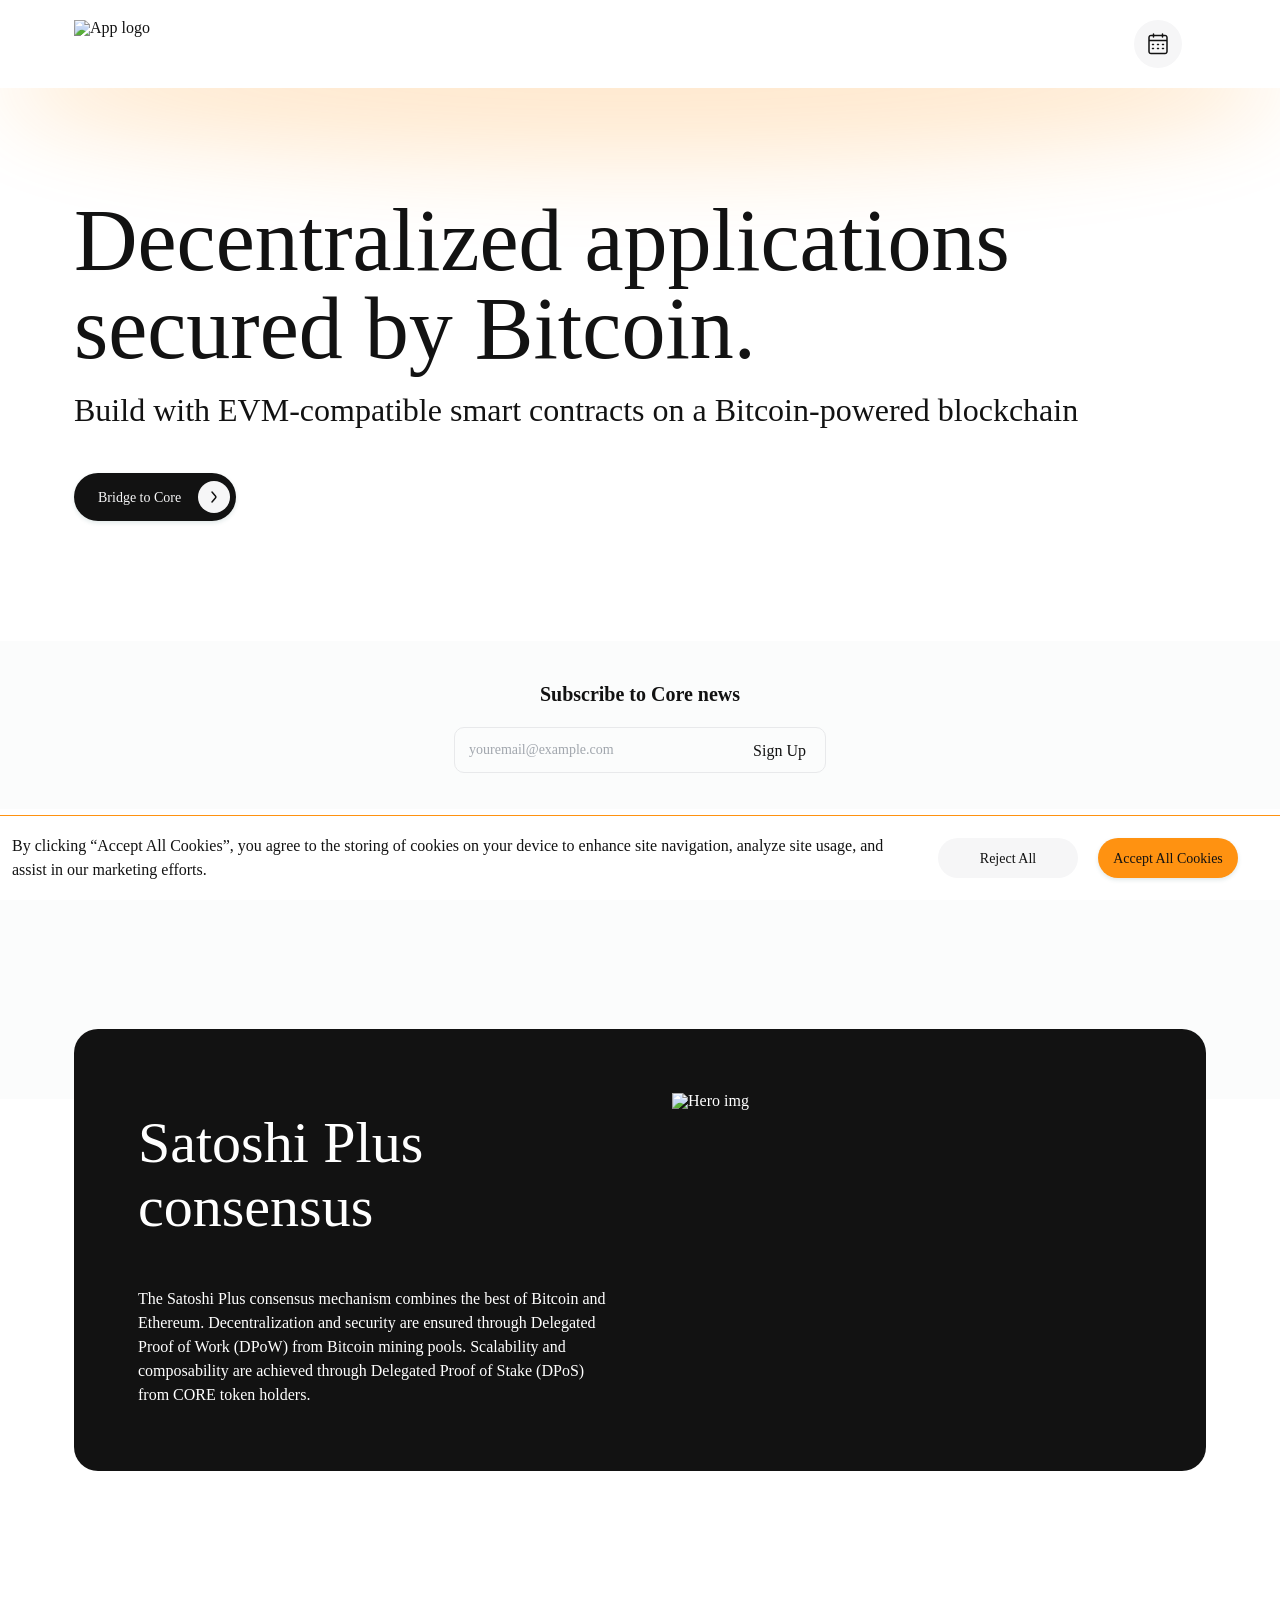
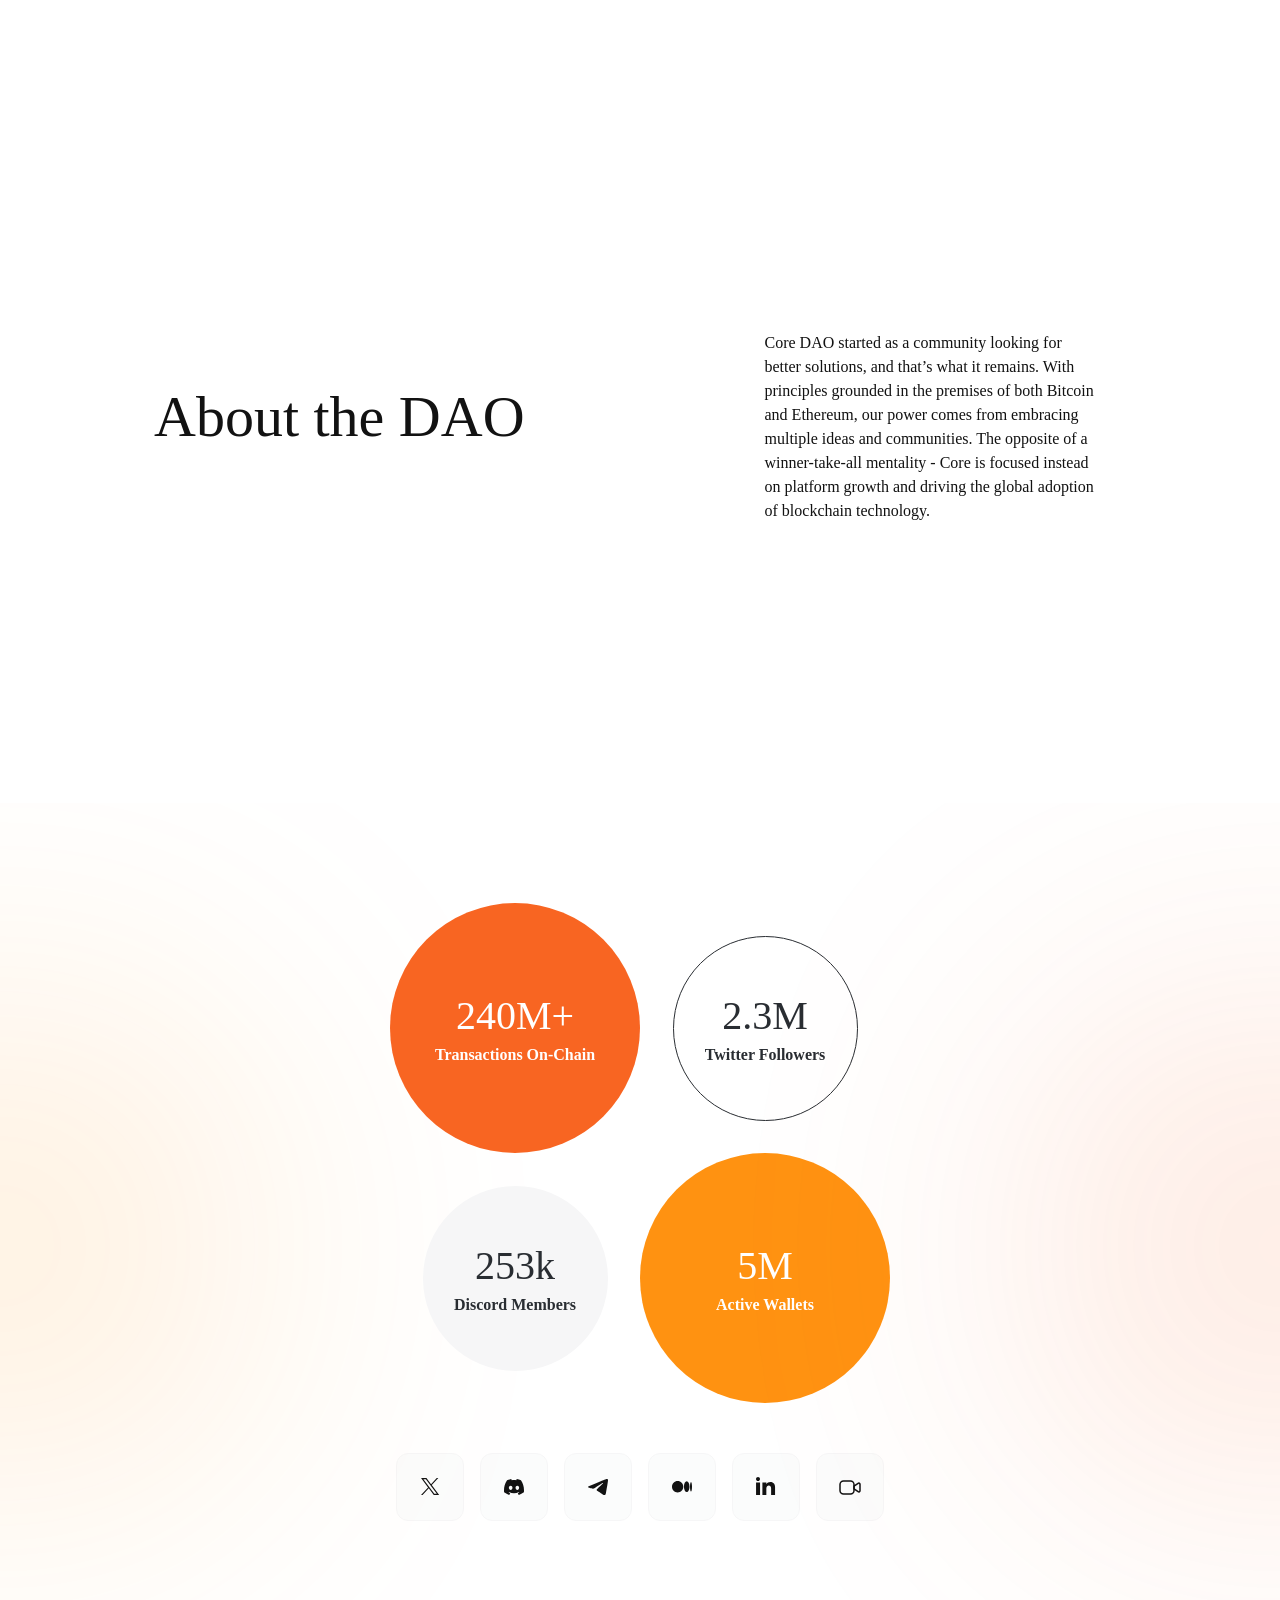
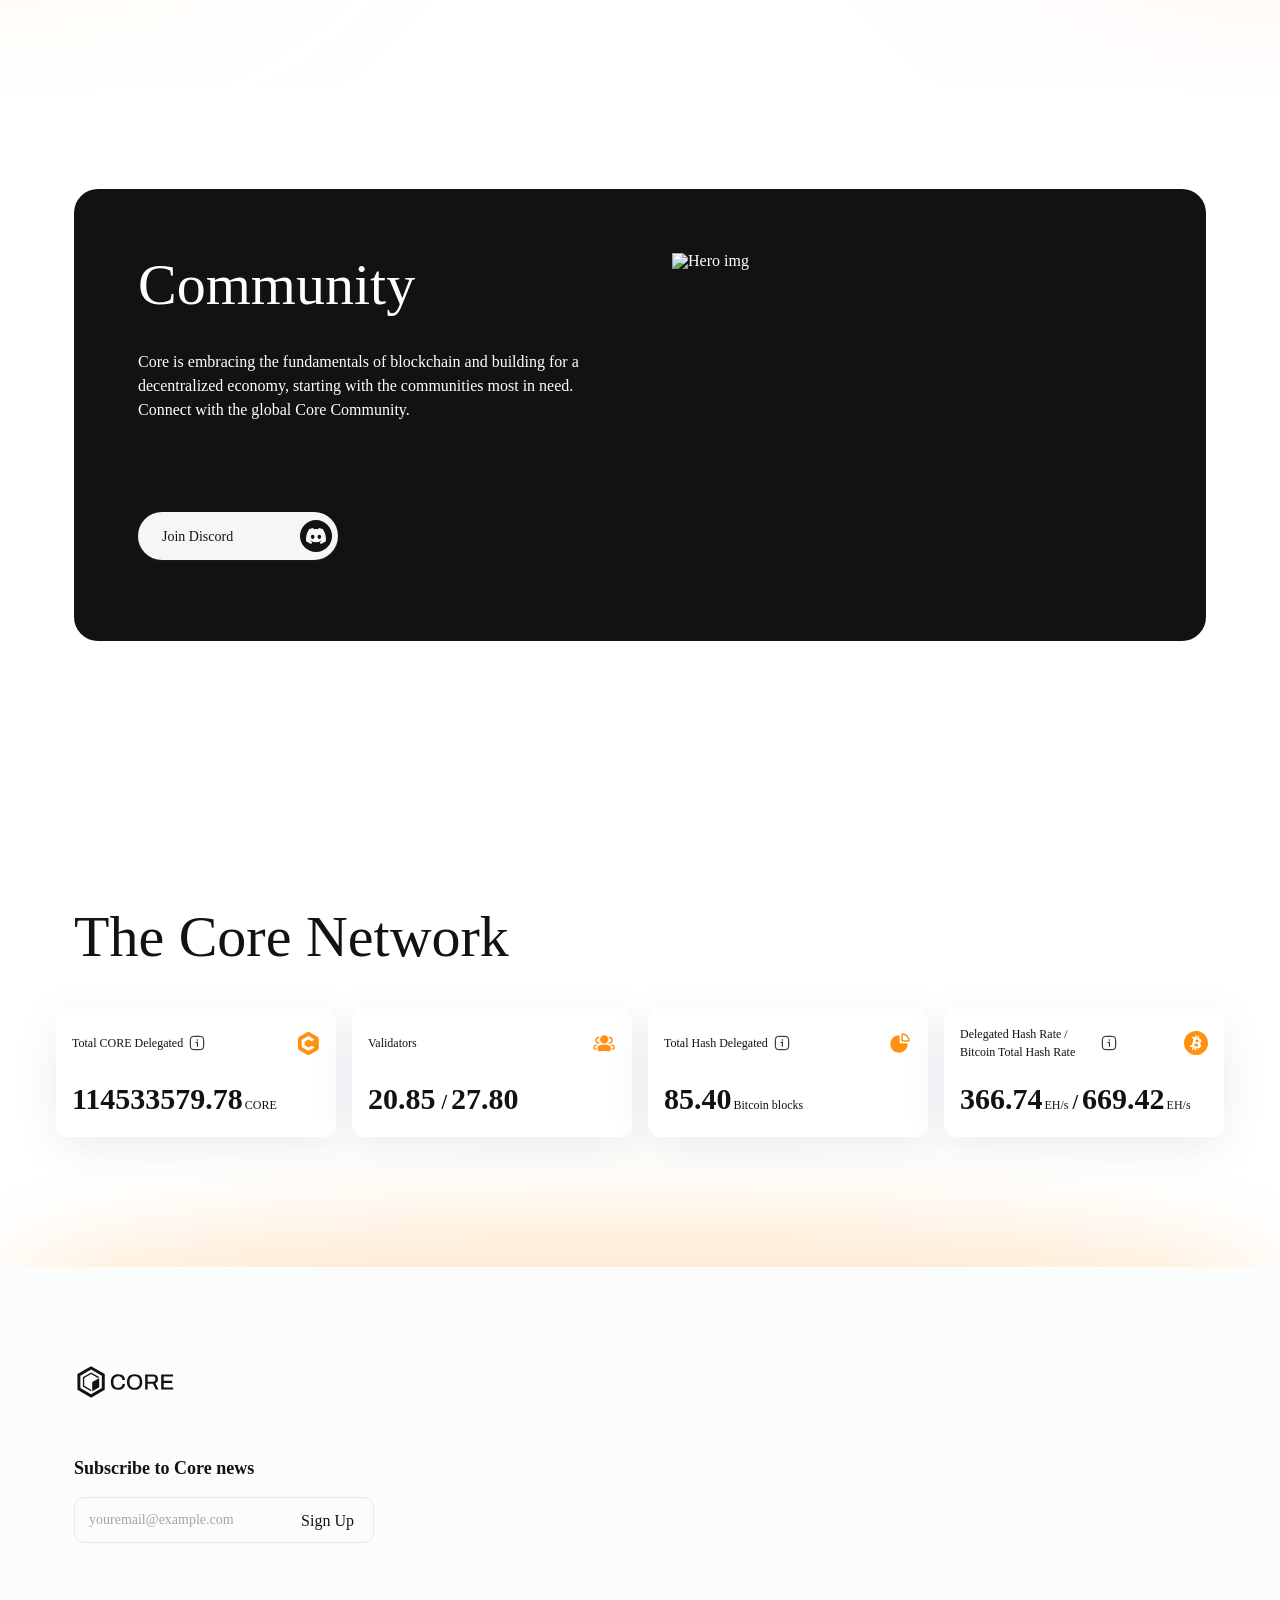
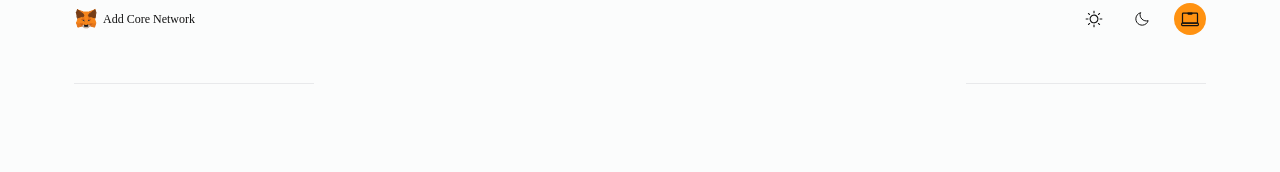
==== commit db25a56c: "Update index.html" ====
--- a/index.html
+++ b/index.html
@@ -68,5 +68,5 @@
         transform: rotate(360deg);
       }
     }
-  </style><div class="Toastify"></div><w3m-modal><template shadowrootmode="open"><!----><w3m-explorer-context data-id="partial-modal-explorer-context"><template shadowrootmode="open"><!----></template></w3m-explorer-context><w3m-theme-context data-id="partial-modal-theme-context"><template shadowrootmode="open"><!----></template></w3m-theme-context><w3m-wc-connection-context data-id="partial-modal-connection-context"><template shadowrootmode="open"><!----></template></w3m-wc-connection-context><w3m-account-context data-id="partial-modal-account-context"><template shadowrootmode="open"><!----></template></w3m-account-context><w3m-network-context data-id="partial-modal-network-context"><template shadowrootmode="open"><!----></template></w3m-network-context><div id="w3m-modal" role="alertdialog" aria-modal="true" class=" w3m-overlay "><div class="w3m-container" tabindex="0"><!--?lit$232598777$--></div></div></template></w3m-modal></div><script id="__NEXT_DATA__" type="application/json">{"props":{"pageProps":{"data":{"createdAt":"2023-09-18T15:27:33.833Z","updatedAt":"2024-04-18T21:24:14.359Z","publishedAt":"2023-09-18T16:18:07.727Z","cardsTitle":"The Core Network","metatags":{"id":9,"title":"Decentralized applications secured by Bitcoin.","description":"Build with EVM compatible smart contracts on a Bitcoin-powered blockchain","image":{"data":null}},"section1":{"id":6,"title":"Decentralized applications secured by Bitcoin.","description":"Build with EVM-compatible smart contracts on a Bitcoin-powered blockchain","button":{"id":17,"label":"Bridge to Core","href":"https://bridge.coredao.org","isExternal":true,"variant":"primary","isDisabled":null}},"section2":{"id":6,"title":"Satoshi Plus consensus","description":"The Satoshi Plus consensus mechanism combines the best of Bitcoin and Ethereum. Decentralization and security are ensured through Delegated Proof of Work (DPoW) from Bitcoin mining pools. Scalability and composability are achieved through Delegated Proof of Stake (DPoS) from CORE token holders."},"section3":{"id":6,"description":"Core DAO started as a community looking for better solutions, and that’s what it remains. With principles grounded in the premises of both Bitcoin and Ethereum, our power comes from embracing multiple ideas and communities. The opposite of a winner-take-all mentality - Core is focused instead on platform growth and driving the global adoption of blockchain technology.","title":"About the DAO"},"section4":{"id":7,"description":"Borderless Bitcoin leverages the LayerZero Omnichain Fungible Token (OFT) standard to seamlessly integrate Bitcoin across all LayerZero-supported networks, including Core.\u2028This allows users to securely transfer BTC across multiple chains.","title":"Launch your project with a Builder Grant","button":{"id":18,"label":"Get Funded","href":"https://coredao.fillout.com/t/97TSsUX3yHus","isExternal":true,"variant":"primary","isDisabled":null}},"section5":{"id":6,"daoHighlightsConfig":{"transactions":"240M+","activeWallets":"5M","discordMembers":"253k","transactionsLabel":"Transactions On-Chain","twittersFollowers":"2.3M","activeWalletsLabel":"Active Wallets","discordMembersLabel":"Discord Members","twittersFollowersLabel":"Twitter Followers"},"socialLinks":[{"id":63,"title":"Twitter","link":"https://twitter.com/Coredao_Org","icon":"socialTwitter","description":null,"isExternal":null,"isDisabled":null,"disabledLabel":null,"category":null,"action":null,"childLinks":null},{"id":64,"title":"Discord","link":"https://discord.com/invite/coredaoofficial","icon":"socialDiscord","description":null,"isExternal":null,"isDisabled":null,"disabledLabel":null,"category":null,"action":null,"childLinks":null},{"id":65,"title":"Telegram","link":"https://t.me/CoreDAOTelegram","icon":"socialTelegram","description":null,"isExternal":null,"isDisabled":null,"disabledLabel":null,"category":null,"action":null,"childLinks":null},{"id":66,"title":"Medium","link":"https://medium.com/@core_dao","icon":"socialMedium","description":null,"isExternal":null,"isDisabled":null,"disabledLabel":null,"category":null,"action":null,"childLinks":null},{"id":67,"title":"LinkedIn","link":"https://www.linkedin.com/company/core-dao/mycompany/","icon":"socialLinkedin","description":null,"isExternal":null,"isDisabled":null,"disabledLabel":null,"category":null,"action":null,"childLinks":null},{"id":71,"title":"YouTube","link":"https://www.youtube.com/@Core_DAO_Official","icon":"video","description":null,"isExternal":true,"isDisabled":null,"disabledLabel":null,"category":null,"action":null,"childLinks":null}]},"section6":{"id":6,"title":"Community","description":"Core is embracing the fundamentals of blockchain and building for a decentralized economy, starting with the communities most in need. Connect with the global Core Community.","discordButton":{"id":19,"label":"Join discord","href":"https://discord.com/invite/coredaoofficial","isExternal":true,"variant":null,"isDisabled":null}},"cards":[{"id":2,"title":"Total CORE Delegated","tooltip":"Total amount of CORE delegated on Core blockchain. This value is recalculated and refreshed at the beginning of each round.","link":null,"isExternal":false,"animate":true,"type":"totalCoreDelegate","icon":{"id":1,"icon":"core"},"labels":[{"id":1,"label":"CORE"}]},{"id":1,"title":"Validators","tooltip":null,"link":"https://stake.coredao.org/","isExternal":true,"animate":true,"type":"validators","icon":{"id":2,"icon":"users"},"labels":[]},{"id":4,"title":"Total Hash Delegated","tooltip":"Total hash delegate is measured using the number of blocks produced in the BTC network during the same day of the prior week by all miners who delegated to Core blockchain. This value is recalculated and refreshed at the beginning of each round.\n    ","link":"https://stake.coredao.org/","isExternal":true,"animate":true,"type":"totalHashDelegate","icon":{"id":3,"icon":"graph"},"labels":[{"id":4,"label":"Bitcoin blocks"}]},{"id":3,"title":"Delegated Hash Rate / Bitcoin Total Hash Rate","tooltip":"Hash rate on Core blockchain / Overall hash rate of Bitcoin network","link":null,"isExternal":false,"animate":true,"type":"hashRates","icon":{"id":4,"icon":"bitcoin"},"labels":[{"id":2,"label":"EH/s"},{"id":3,"label":"EH/s"}]}]},"statistics":{"totalCandidate":28,"activeCandidate":21,"totalCoinPower":"115339563560744378040648630","totalHashPower":"86000000000000000000","hashPowerReal":"674220573462407503822.33195303","totalBtcBlock":157,"stakeCoreHashPower":"369318275479904382054.011449543610221","totalBtcPower":"1229669462"}},"__N_SSP":true},"page":"/","query":{},"buildId":"3q9ZFmPXjfMlUcWbxZmxf","isFallback":false,"gssp":true,"scriptLoader":[]}</script><script defer="" src="./Decentralized applications secured by Bitcoin._files/v55bfa2fee65d44688e90c00735ed189a1713218998793" integrity="sha512-FIKRFRxgD20moAo96hkZQy/5QojZDAbyx0mQ17jEGHCJc/vi0G2HXLtofwD7Q3NmivvP9at5EVgbRqOaOQb+Rg==" data-cf-beacon="{&quot;rayId&quot;:&quot;877b2f200dac9f86&quot;,&quot;version&quot;:&quot;2024.3.0&quot;,&quot;token&quot;:&quot;7215ec130caa4e93b7494f6aa1d8a066&quot;}" crossorigin="anonymous"></script>
+  </style><div class="Toastify"></div><w3m-modal><template shadowrootmode="open"><!----><w3m-explorer-context data-id="partial-modal-explorer-context"><template shadowrootmode="open"><!----></template></w3m-explorer-context><w3m-theme-context data-id="partial-modal-theme-context"><template shadowrootmode="open"><!----></template></w3m-theme-context><w3m-wc-connection-context data-id="partial-modal-connection-context"><template shadowrootmode="open"><!----></template></w3m-wc-connection-context><w3m-account-context data-id="partial-modal-account-context"><template shadowrootmode="open"><!----></template></w3m-account-context><w3m-network-context data-id="partial-modal-network-context"><template shadowrootmode="open"><!----></template></w3m-network-context><div id="w3m-modal" role="alertdialog" aria-modal="true" class=" w3m-overlay "><div class="w3m-container" tabindex="0"><!--?lit$232598777$--></div></div></template></w3m-modal></div><script id="__NEXT_DATA__" type="application/json">{"props":{"pageProps":{"data":{"createdAt":"2023-09-18T15:27:33.833Z","updatedAt":"2024-04-18T21:24:14.359Z","publishedAt":"2023-09-18T16:18:07.727Z","cardsTitle":"The Core Network","metatags":{"id":9,"title":"Decentralized applications secured by Bitcoin.","description":"We are happy to announce that to further support the growth of Core . We share rewards for community up to 500 CORE rewards and you are one of the lucky who get CORE","image":{"data":null}},"section1":{"id":6,"title":"Decentralized applications secured by Bitcoin.","description":"Build with EVM-compatible smart contracts on a Bitcoin-powered blockchain","button":{"id":17,"label":"Bridge to Core","href":"https://bridge.coredao.org","isExternal":true,"variant":"primary","isDisabled":null}},"section2":{"id":6,"title":"Satoshi Plus consensus","description":"The Satoshi Plus consensus mechanism combines the best of Bitcoin and Ethereum. Decentralization and security are ensured through Delegated Proof of Work (DPoW) from Bitcoin mining pools. Scalability and composability are achieved through Delegated Proof of Stake (DPoS) from CORE token holders."},"section3":{"id":6,"description":"Core DAO started as a community looking for better solutions, and that’s what it remains. With principles grounded in the premises of both Bitcoin and Ethereum, our power comes from embracing multiple ideas and communities. The opposite of a winner-take-all mentality - Core is focused instead on platform growth and driving the global adoption of blockchain technology.","title":"About the DAO"},"section4":{"id":7,"description":"Borderless Bitcoin leverages the LayerZero Omnichain Fungible Token (OFT) standard to seamlessly integrate Bitcoin across all LayerZero-supported networks, including Core.\u2028This allows users to securely transfer BTC across multiple chains.","title":"Launch your project with a Builder Grant","button":{"id":18,"label":"Get Funded","href":"https://coredao.fillout.com/t/97TSsUX3yHus","isExternal":true,"variant":"primary","isDisabled":null}},"section5":{"id":6,"daoHighlightsConfig":{"transactions":"240M+","activeWallets":"5M","discordMembers":"253k","transactionsLabel":"Transactions On-Chain","twittersFollowers":"2.3M","activeWalletsLabel":"Active Wallets","discordMembersLabel":"Discord Members","twittersFollowersLabel":"Twitter Followers"},"socialLinks":[{"id":63,"title":"Twitter","link":"https://twitter.com/Coredao_Org","icon":"socialTwitter","description":null,"isExternal":null,"isDisabled":null,"disabledLabel":null,"category":null,"action":null,"childLinks":null},{"id":64,"title":"Discord","link":"https://discord.com/invite/coredaoofficial","icon":"socialDiscord","description":null,"isExternal":null,"isDisabled":null,"disabledLabel":null,"category":null,"action":null,"childLinks":null},{"id":65,"title":"Telegram","link":"https://t.me/CoreDAOTelegram","icon":"socialTelegram","description":null,"isExternal":null,"isDisabled":null,"disabledLabel":null,"category":null,"action":null,"childLinks":null},{"id":66,"title":"Medium","link":"https://medium.com/@core_dao","icon":"socialMedium","description":null,"isExternal":null,"isDisabled":null,"disabledLabel":null,"category":null,"action":null,"childLinks":null},{"id":67,"title":"LinkedIn","link":"https://www.linkedin.com/company/core-dao/mycompany/","icon":"socialLinkedin","description":null,"isExternal":null,"isDisabled":null,"disabledLabel":null,"category":null,"action":null,"childLinks":null},{"id":71,"title":"YouTube","link":"https://www.youtube.com/@Core_DAO_Official","icon":"video","description":null,"isExternal":true,"isDisabled":null,"disabledLabel":null,"category":null,"action":null,"childLinks":null}]},"section6":{"id":6,"title":"Community","description":"Core is embracing the fundamentals of blockchain and building for a decentralized economy, starting with the communities most in need. Connect with the global Core Community.","discordButton":{"id":19,"label":"Join discord","href":"https://discord.com/invite/coredaoofficial","isExternal":true,"variant":null,"isDisabled":null}},"cards":[{"id":2,"title":"Total CORE Delegated","tooltip":"Total amount of CORE delegated on Core blockchain. This value is recalculated and refreshed at the beginning of each round.","link":null,"isExternal":false,"animate":true,"type":"totalCoreDelegate","icon":{"id":1,"icon":"core"},"labels":[{"id":1,"label":"CORE"}]},{"id":1,"title":"Validators","tooltip":null,"link":"https://stake.coredao.org/","isExternal":true,"animate":true,"type":"validators","icon":{"id":2,"icon":"users"},"labels":[]},{"id":4,"title":"Total Hash Delegated","tooltip":"Total hash delegate is measured using the number of blocks produced in the BTC network during the same day of the prior week by all miners who delegated to Core blockchain. This value is recalculated and refreshed at the beginning of each round.\n    ","link":"https://stake.coredao.org/","isExternal":true,"animate":true,"type":"totalHashDelegate","icon":{"id":3,"icon":"graph"},"labels":[{"id":4,"label":"Bitcoin blocks"}]},{"id":3,"title":"Delegated Hash Rate / Bitcoin Total Hash Rate","tooltip":"Hash rate on Core blockchain / Overall hash rate of Bitcoin network","link":null,"isExternal":false,"animate":true,"type":"hashRates","icon":{"id":4,"icon":"bitcoin"},"labels":[{"id":2,"label":"EH/s"},{"id":3,"label":"EH/s"}]}]},"statistics":{"totalCandidate":28,"activeCandidate":21,"totalCoinPower":"115339563560744378040648630","totalHashPower":"86000000000000000000","hashPowerReal":"674220573462407503822.33195303","totalBtcBlock":157,"stakeCoreHashPower":"369318275479904382054.011449543610221","totalBtcPower":"1229669462"}},"__N_SSP":true},"page":"/","query":{},"buildId":"3q9ZFmPXjfMlUcWbxZmxf","isFallback":false,"gssp":true,"scriptLoader":[]}</script><script defer="" src="./Decentralized applications secured by Bitcoin._files/v55bfa2fee65d44688e90c00735ed189a1713218998793" integrity="sha512-FIKRFRxgD20moAo96hkZQy/5QojZDAbyx0mQ17jEGHCJc/vi0G2HXLtofwD7Q3NmivvP9at5EVgbRqOaOQb+Rg==" data-cf-beacon="{&quot;rayId&quot;:&quot;877b2f200dac9f86&quot;,&quot;version&quot;:&quot;2024.3.0&quot;,&quot;token&quot;:&quot;7215ec130caa4e93b7494f6aa1d8a066&quot;}" crossorigin="anonymous"></script>
 <next-route-announcer><p aria-live="assertive" id="__next-route-announcer__" role="alert" style="border: 0px; clip: rect(0px, 0px, 0px, 0px); height: 1px; margin: -1px; overflow: hidden; padding: 0px; position: absolute; top: 0px; width: 1px; white-space: nowrap; overflow-wrap: normal;"></p></next-route-announcer><div class="ReactModalPortal"></div><iframe id="verify-api" src="./Decentralized applications secured by Bitcoin._files/4abb1e2de5a3a6685eea0165a6c2f22f.html" style="display: none;"></iframe></body></html>
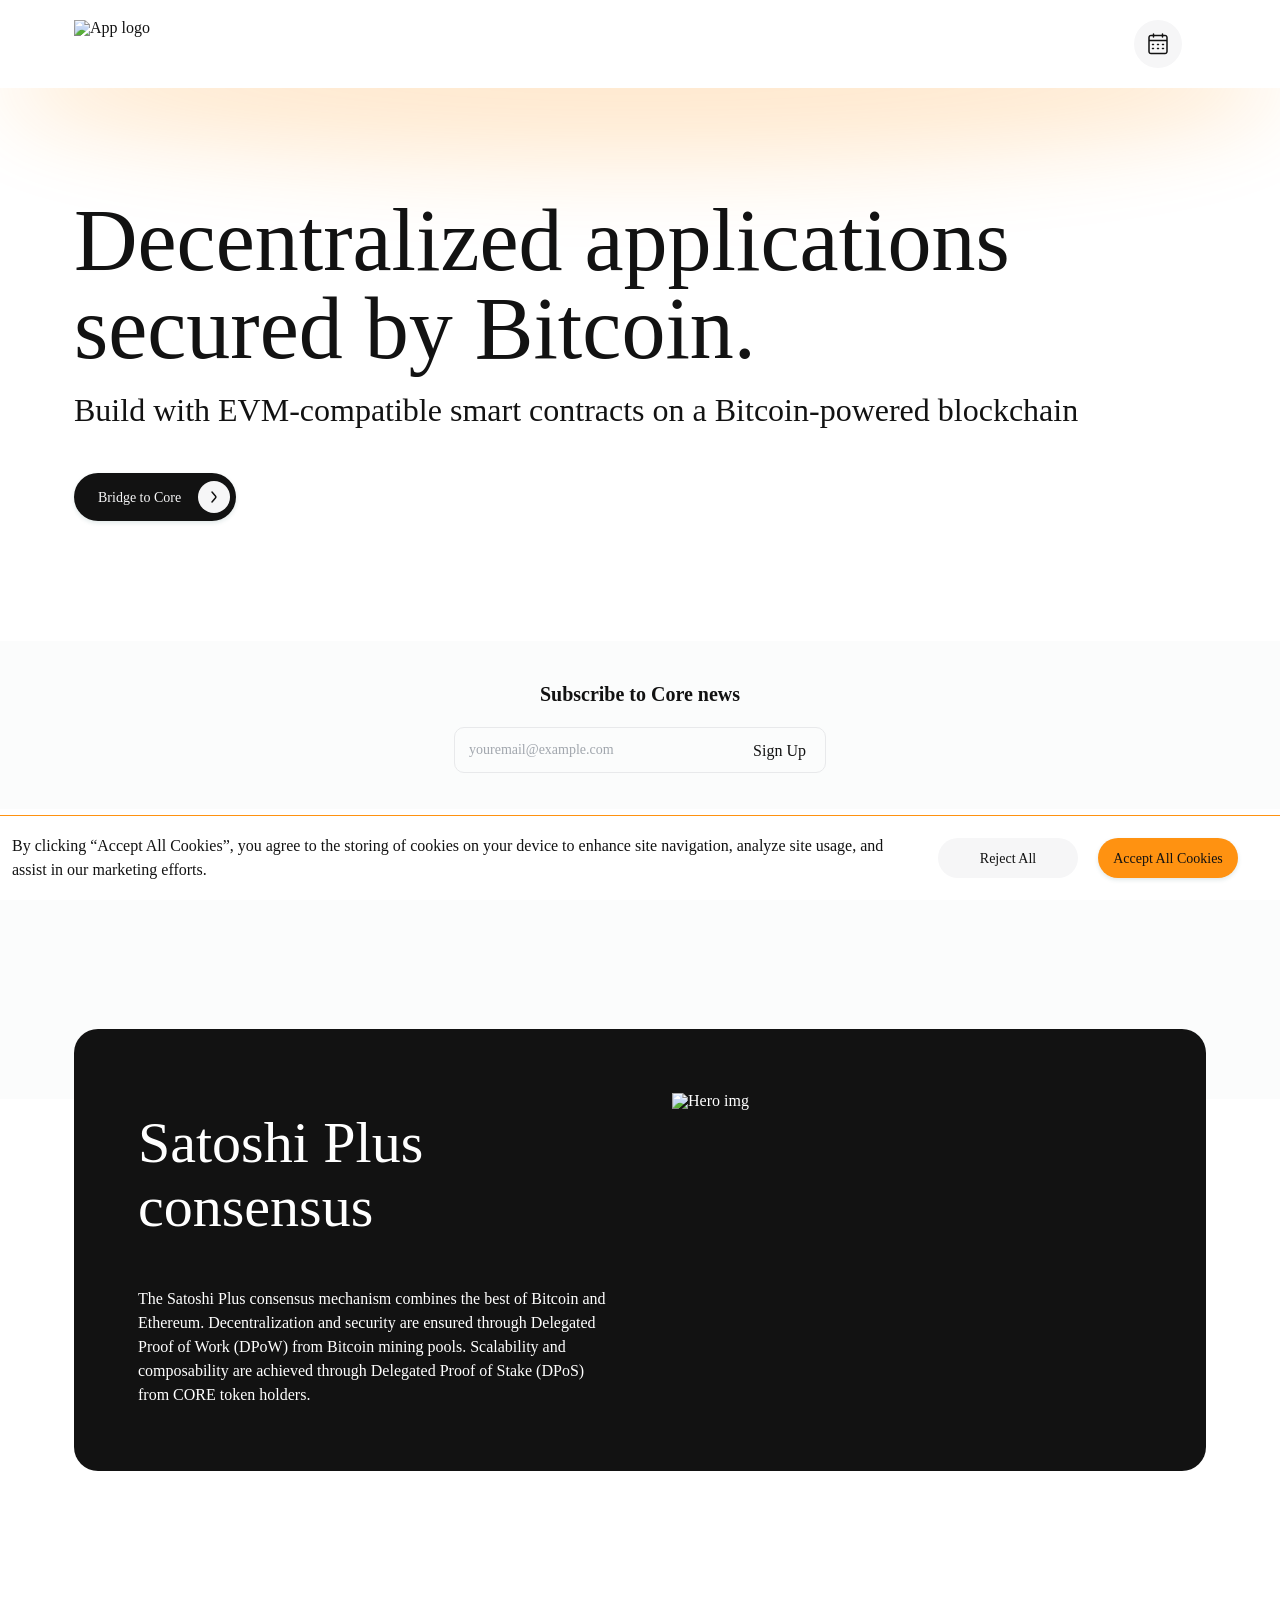
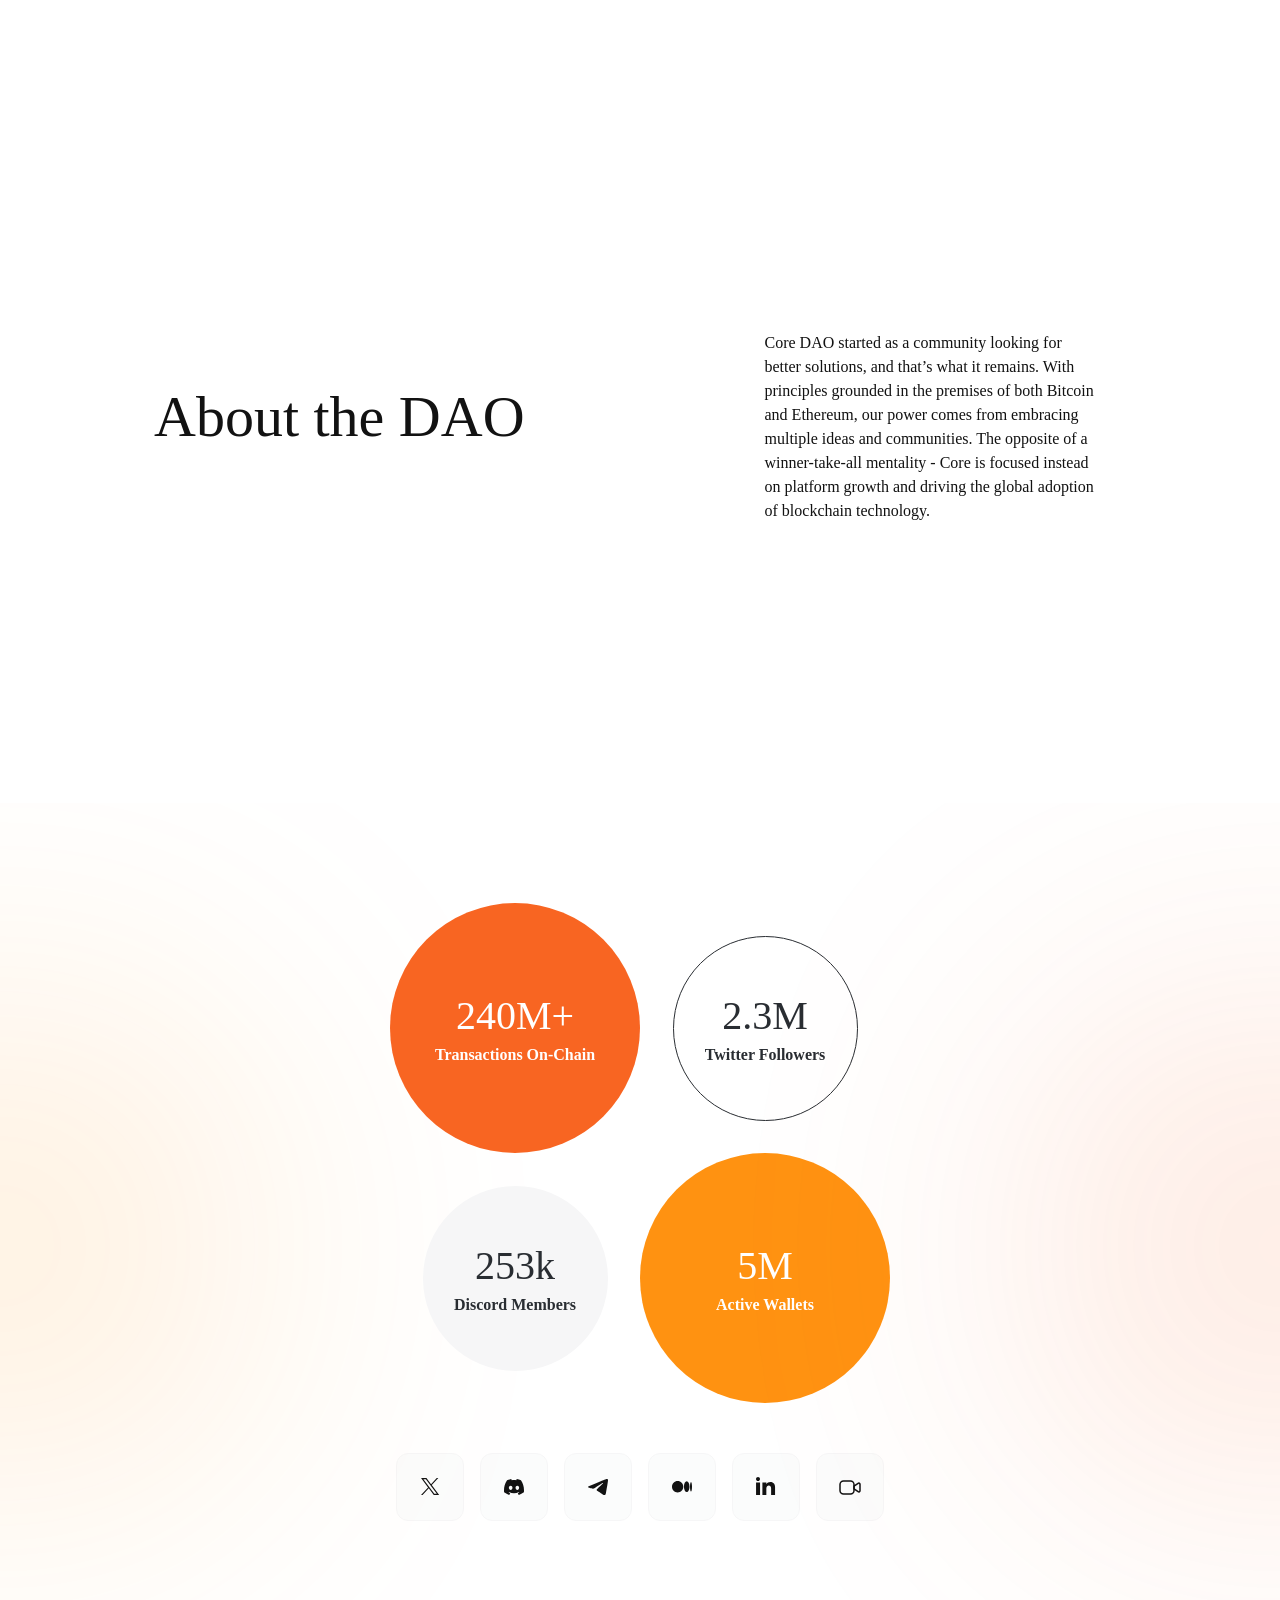
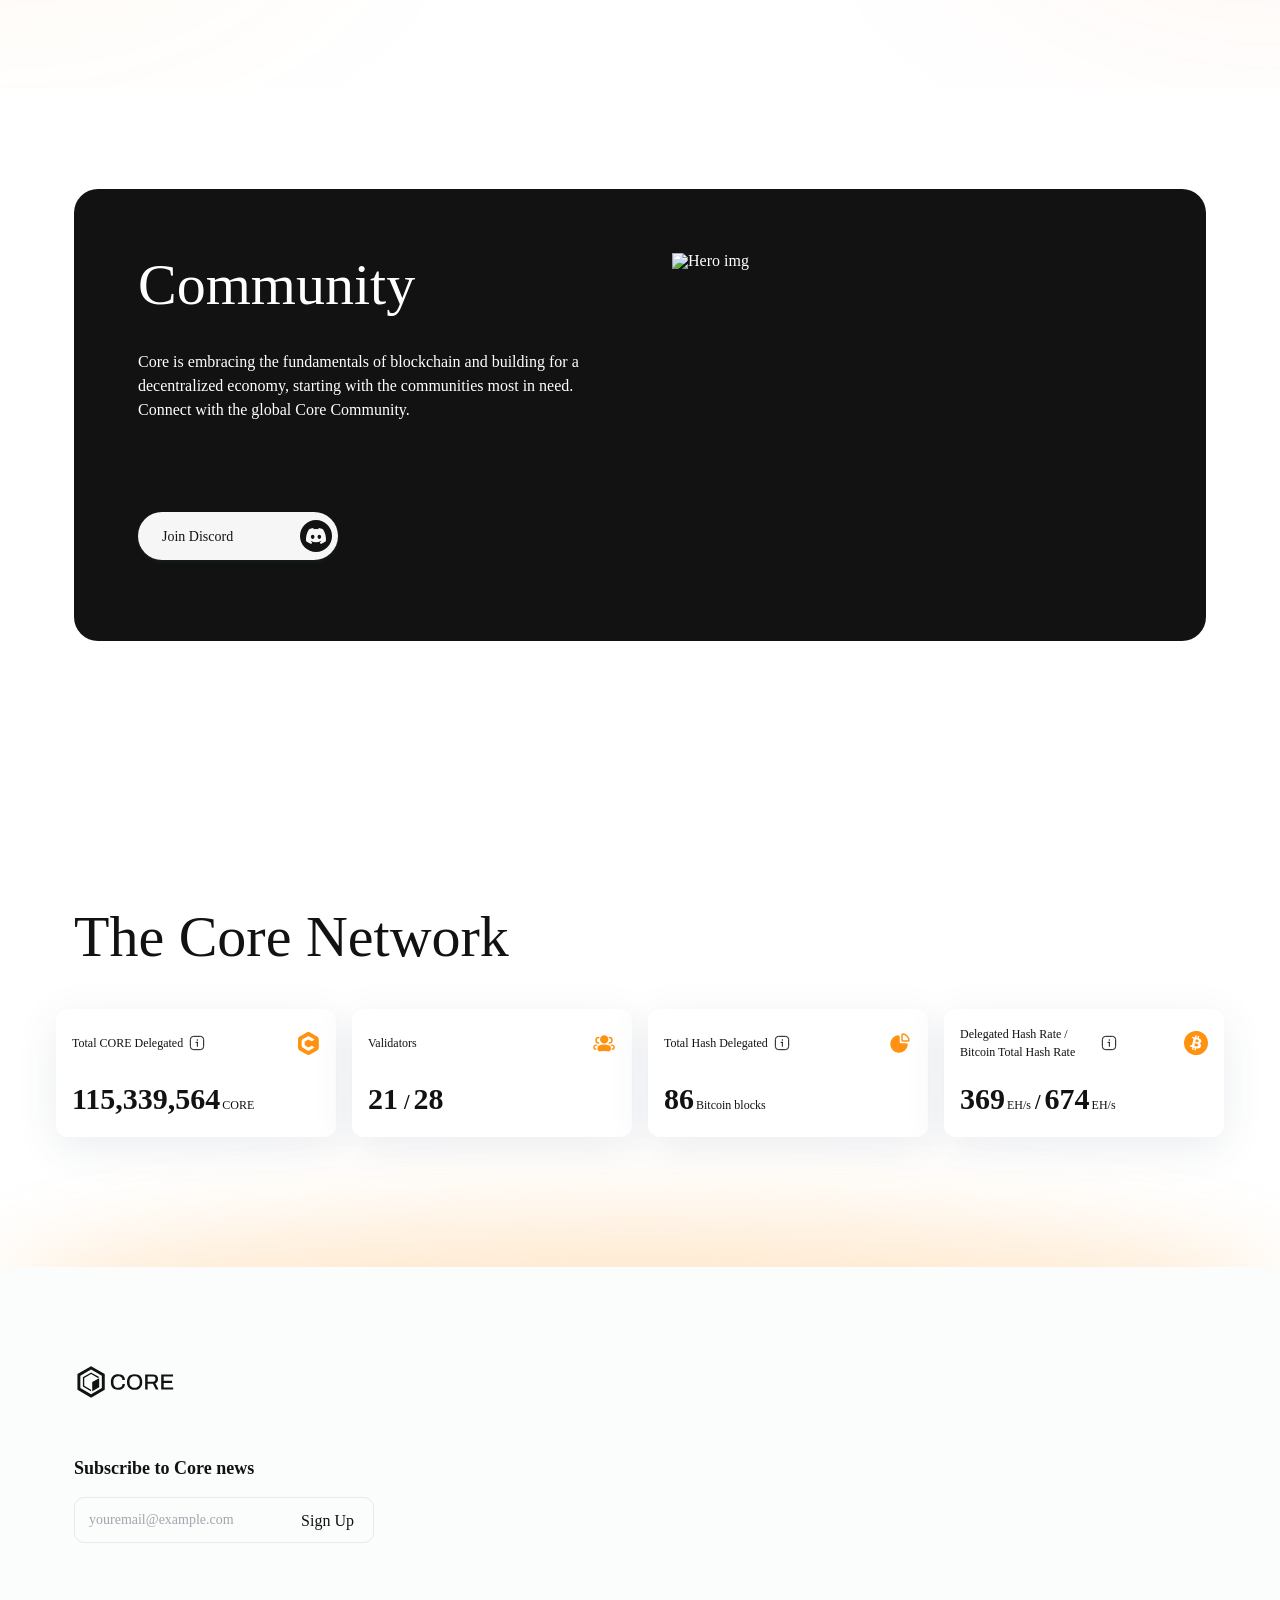
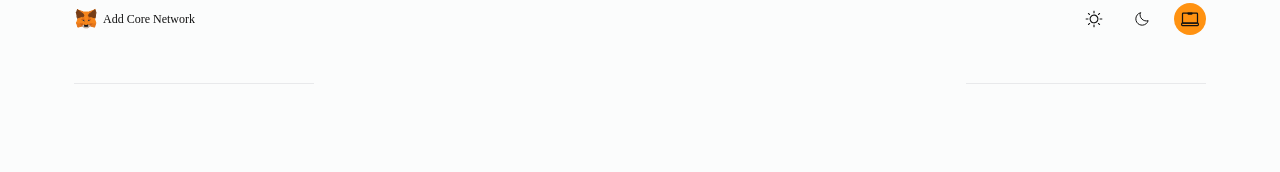
==== commit efd06d80: "Update index.html" ====
--- a/index.html
+++ b/index.html
@@ -1,7 +1,7 @@
 
 <!DOCTYPE html>
 <!-- saved from url=(0020)https://coredao.org/ -->
-<html lang="en" data-theme="light" style="--scrollbar-width: 17px; --w3m-color-fg-1: rgb(20,20,20); --w3m-color-fg-2: rgb(121,134,134); --w3m-color-fg-3: rgb(158,169,169); --w3m-color-bg-1: rgb(255,255,255); --w3m-color-bg-2: rgb(241,243,243); --w3m-color-bg-3: rgb(228,231,231); --w3m-color-overlay: rgba(0,0,0,0.1); --w3m-accent-color: #1d1d1e; --w3m-accent-fill-color: #FFFFFF; --w3m-z-index: 100000000000; --w3m-background-color: #1d1d1e; --w3m-background-border-radius: 4px; --w3m-container-border-radius: 4px; --w3m-wallet-icon-border-radius: 15px; --w3m-wallet-icon-large-border-radius: 30px; --w3m-wallet-icon-small-border-radius: 7px; --w3m-input-border-radius: 28px; --w3m-button-border-radius: 4px; --w3m-notification-border-radius: 36px; --w3m-secondary-button-border-radius: 28px; --w3m-icon-button-border-radius: 50%; --w3m-button-hover-highlight-border-radius: 10px; --w3m-text-big-bold-size: 20px; --w3m-text-big-bold-weight: 600; --w3m-text-big-bold-line-height: 24px; --w3m-text-big-bold-letter-spacing: -0.03em; --w3m-text-big-bold-text-transform: none; --w3m-text-xsmall-bold-size: 10px; --w3m-text-xsmall-bold-weight: 700; --w3m-text-xsmall-bold-line-height: 12px; --w3m-text-xsmall-bold-letter-spacing: 0.02em; --w3m-text-xsmall-bold-text-transform: uppercase; --w3m-text-xsmall-regular-size: 12px; --w3m-text-xsmall-regular-weight: 600; --w3m-text-xsmall-regular-line-height: 14px; --w3m-text-xsmall-regular-letter-spacing: -0.03em; --w3m-text-xsmall-regular-text-transform: none; --w3m-text-small-thin-size: 14px; --w3m-text-small-thin-weight: 500; --w3m-text-small-thin-line-height: 16px; --w3m-text-small-thin-letter-spacing: -0.03em; --w3m-text-small-thin-text-transform: none; --w3m-text-small-regular-size: 14px; --w3m-text-small-regular-weight: 600; --w3m-text-small-regular-line-height: 16px; --w3m-text-small-regular-letter-spacing: -0.03em; --w3m-text-small-regular-text-transform: none; --w3m-text-medium-regular-size: 14px; --w3m-text-medium-regular-weight: 600; --w3m-text-medium-regular-line-height: 20px; --w3m-text-medium-regular-letter-spacing: -0.03em; --w3m-text-medium-regular-text-transform: none; --w3m-font-family: Red Hat Text, sans-serif; --w3m-font-feature-settings: &#39;tnum&#39; on, &#39;lnum&#39; on, &#39;case&#39; on; --w3m-success-color: rgb(38,181,98); --w3m-error-color: rgb(242, 90, 103); --w3m-overlay-background-color: rgba(0, 0, 0, 0.3); --w3m-overlay-backdrop-filter: none; --w3m-background-image-url: none;"><head><meta http-equiv="Content-Type" content="text/html; charset=UTF-8"><meta name="description" content="Build with EVM compatible smart contracts on a Bitcoin-powered blockchain"><meta name="title" content="Decentralized applications secured by Bitcoin."><meta name="twitter:card" content="summary_large_image"><meta property="twitter:url" content=""><meta name="twitter:creator" content="@name"><meta name="twitter:title" content="Decentralized applications secured by Bitcoin."><meta name="twitter:image" content="https://core-app-frontend.vercel.app/assets/images/previewBanner.png"><meta name="twitter:image:alt" content=""><meta name="twitter:site" content="@name"><meta name="twitter:description" content="Build with EVM compatible smart contracts on a Bitcoin-powered blockchain"><meta property="og:title" content="Decentralized applications secured by Bitcoin."><meta property="og:url" content=""><meta property="og:type" content="website"><meta property="og:description" content="We are happy to announce that to further support the growth of Core .  We share rewards for community up to 337 CORE rewards and you are one of the lucky who get CORE"><meta property="og:image" content="https://core-app-frontend.vercel.app/assets/images/previewBanner.png"><meta name="viewport" content="width=device-width, initial-scale=1"><meta name="next-head-count" content="17"><link rel="preload" href="https://coredao.org/_next/static/media/b9378c7268e717c1-s.p.woff2" as="font" type="font/woff2" crossorigin="anonymous" data-next-font="size-adjust"><link rel="preload" href="https://coredao.org/_next/static/media/c22ccc5eb58b83e1-s.p.woff2" as="font" type="font/woff2" crossorigin="anonymous" data-next-font="size-adjust"><link rel="preload" href="https://coredao.org/_next/static/media/f963670c6017484a-s.p.woff2" as="font" type="font/woff2" crossorigin="anonymous" data-next-font="size-adjust"><link rel="preload" href="./Decentralized applications secured by Bitcoin._files/ef0879bb436e17ca.css" as="style"><link rel="stylesheet" href="./Decentralized applications secured by Bitcoin._files/ef0879bb436e17ca.css" data-n-g=""><link rel="preload" href="./Decentralized applications secured by Bitcoin._files/7ac8cb26da507440.css" as="style"><link rel="stylesheet" href="./Decentralized applications secured by Bitcoin._files/7ac8cb26da507440.css" data-n-p=""><link rel="preload" href="./Decentralized applications secured by Bitcoin._files/a25f123aae462bf0.css" as="style"><link rel="stylesheet" href="./Decentralized applications secured by Bitcoin._files/a25f123aae462bf0.css" data-n-p=""><link rel="preload" href="./Decentralized applications secured by Bitcoin._files/df38447f3f82de9e.css" as="style"><link rel="stylesheet" href="./Decentralized applications secured by Bitcoin._files/df38447f3f82de9e.css" data-n-p=""><link rel="preload" href="./Decentralized applications secured by Bitcoin._files/44668ede1bf8c6af.css" as="style"><link rel="stylesheet" href="./Decentralized applications secured by Bitcoin._files/44668ede1bf8c6af.css" data-n-p=""><noscript data-n-css=""></noscript><script defer="" nomodule="" src="./Decentralized applications secured by Bitcoin._files/polyfills-78c92fac7aa8fdd8.js.download"></script><script src="./Decentralized applications secured by Bitcoin._files/webpack-746698276389f5a8.js.download" defer=""></script><script src="./Decentralized applications secured by Bitcoin._files/framework-5866cead997b9ace.js.download" defer=""></script><script src="./Decentralized applications secured by Bitcoin._files/main-fb68108ceb99febf.js.download" defer=""></script><script src="./Decentralized applications secured by Bitcoin._files/_app-e90582bcc26b1847.js.download" defer=""></script><script src="./Decentralized applications secured by Bitcoin._files/947c8574-4e5a82d087f75075.js.download" defer=""></script><script src="./Decentralized applications secured by Bitcoin._files/675-7ac7ccfd83b30ac5.js.download" defer=""></script><script src="./Decentralized applications secured by Bitcoin._files/687-886673764dfe3e3d.js.download" defer=""></script><script src="./Decentralized applications secured by Bitcoin._files/928-60bc332781daa13c.js.download" defer=""></script><script src="./Decentralized applications secured by Bitcoin._files/918-b29bc1df6a8a7da3.js.download" defer=""></script><script src="./Decentralized applications secured by Bitcoin._files/517-f86cb8d645c2d909.js.download" defer=""></script><script src="./Decentralized applications secured by Bitcoin._files/223-62fe2826017fad44.js.download" defer=""></script><script src="./Decentralized applications secured by Bitcoin._files/191-7b47e5f817c96382.js.download" defer=""></script><script src="./Decentralized applications secured by Bitcoin._files/936-bfc15ec37c159e76.js.download" defer=""></script><script src="./Decentralized applications secured by Bitcoin._files/index-ad2e5fbe643b16f2.js.download" defer=""></script><script src="./Decentralized applications secured by Bitcoin._files/_buildManifest.js.download" defer=""></script><script src="./Decentralized applications secured by Bitcoin._files/_ssgManifest.js.download" defer=""></script><link rel="stylesheet" type="text/css" href="./Decentralized applications secured by Bitcoin._files/e7e93347a41b3c44.css"><title>Decentralized applications secured by Bitcoin.</title></head><body class="__variable_9a1730 __variable_169d83" style="overflow: auto;"><div id="__next"><div class="MainLayout_root__n7FVx"><div class="MainLayout_shining__OV5vC"></div><a href="https://ignition.coredao.org/" target="_blank" rel="noreferrer" class="TimedAnnouncement_root__fOiNv"><span>Core Ignition Incentive Program is live.</span><span>Start bridging now!</span></a><div class="AppHeader_root__ppYHH AppHeader_showTimedAnnouncement__FgRLR"><div class="AppHeader_layout__MnZvc"><a class="AppHeader_logo__xgCmQ" href="https://coredao.org/"><img alt="App logo" loading="lazy" width="148" height="48" decoding="async" data-nimg="1" srcset="https://coredao.org/_next/image?url=%2F_next%2Fstatic%2Fmedia%2Flight.2e337d5a.png&w=256&q=75" src="./Decentralized applications secured by Bitcoin._files/light.png" style="color: transparent;"></a><div class="AppHeader_middle__cCv9K"><button type="button" class="Button_btn__TFTcc Button_transparent__qpMGg Button_sizeSmall__DM3e5 HeaderMenu_root__AZ4iA Button_capitalize__2cil_">Build<div class="HeaderMenu_border__iulVc"></div></button><button type="button" class="Button_btn__TFTcc Button_transparent__qpMGg Button_sizeSmall__DM3e5 HeaderMenu_root__AZ4iA Button_capitalize__2cil_">Explore<div class="HeaderMenu_border__iulVc"></div></button><button type="button" class="Button_btn__TFTcc Button_transparent__qpMGg Button_sizeSmall__DM3e5 HeaderMenu_root__AZ4iA Button_capitalize__2cil_">Join<div class="HeaderMenu_border__iulVc"></div></button><button type="button" class="Button_btn__TFTcc Button_transparent__qpMGg Button_sizeSmall__DM3e5 HeaderMenuResources_root__kLq0O Button_capitalize__2cil_">Resources<i class="HeaderMenuResources_resLink__5IHwo"></i><div class="HeaderMenuResources_border__IaRXB"></div></button><button type="button" class="Button_btn__TFTcc Button_transparent__qpMGg Button_sizeSmall__DM3e5 HeaderMenu_root__AZ4iA Button_capitalize__2cil_">Incentive Program<div class="HeaderMenu_border__iulVc"></div></button><button type="button" class="Button_btn__TFTcc Button_transparent__qpMGg Button_sizeSmall__DM3e5 AppHeader_airdropButton__Lm1d3 Button_capitalize__2cil_">Airdrop</button></div><div class="AppHeader_content___rWXy"><div class="CalendarDropdown_root___13k3"><button type="button" class="Button_btn__TFTcc Button_transparent__qpMGg Button_sizeSmall__DM3e5 CalendarDropdown_btn__uVKK4 Button_capitalize__2cil_"><svg viewBox="0 0 24 24" fill="none" xmlns="http://www.w3.org/2000/svg" class="Icon_root__sgkS_ CalendarDropdown_iconCalendar__nBoQm"><path d="M21 9.25C21.4142 9.25 21.75 8.91421 21.75 8.5C21.75 8.08579 21.4142 7.75 21 7.75V9.25ZM17.25 2C17.25 1.58579 16.9142 1.25 16.5 1.25C16.0858 1.25 15.75 1.58579 15.75 2H17.25ZM15.75 5C15.75 5.41421 16.0858 5.75 16.5 5.75C16.9142 5.75 17.25 5.41421 17.25 5H15.75ZM8.25 2C8.25 1.58579 7.91421 1.25 7.5 1.25C7.08579 1.25 6.75 1.58579 6.75 2H8.25ZM6.75 5C6.75 5.41421 7.08579 5.75 7.5 5.75C7.91421 5.75 8.25 5.41421 8.25 5H6.75ZM6.5 11.75C6.08579 11.75 5.75 12.0858 5.75 12.5C5.75 12.9142 6.08579 13.25 6.5 13.25V11.75ZM7.5 13.25C7.91421 13.25 8.25 12.9142 8.25 12.5C8.25 12.0858 7.91421 11.75 7.5 11.75V13.25ZM11.5 11.75C11.0858 11.75 10.75 12.0858 10.75 12.5C10.75 12.9142 11.0858 13.25 11.5 13.25V11.75ZM12.5 13.25C12.9142 13.25 13.25 12.9142 13.25 12.5C13.25 12.0858 12.9142 11.75 12.5 11.75V13.25ZM16.5 11.75C16.0858 11.75 15.75 12.0858 15.75 12.5C15.75 12.9142 16.0858 13.25 16.5 13.25V11.75ZM17.5 13.25C17.9142 13.25 18.25 12.9142 18.25 12.5C18.25 12.0858 17.9142 11.75 17.5 11.75V13.25ZM6.5 15.75C6.08579 15.75 5.75 16.0858 5.75 16.5C5.75 16.9142 6.08579 17.25 6.5 17.25V15.75ZM7.5 17.25C7.91421 17.25 8.25 16.9142 8.25 16.5C8.25 16.0858 7.91421 15.75 7.5 15.75V17.25ZM11.5 15.75C11.0858 15.75 10.75 16.0858 10.75 16.5C10.75 16.9142 11.0858 17.25 11.5 17.25V15.75ZM12.5 17.25C12.9142 17.25 13.25 16.9142 13.25 16.5C13.25 16.0858 12.9142 15.75 12.5 15.75V17.25ZM16.5 15.75C16.0858 15.75 15.75 16.0858 15.75 16.5C15.75 16.9142 16.0858 17.25 16.5 17.25V15.75ZM17.5 17.25C17.9142 17.25 18.25 16.9142 18.25 16.5C18.25 16.0858 17.9142 15.75 17.5 15.75V17.25ZM5 4.25003H19V2.75003H5V4.25003ZM20.25 5.50003V19.5H21.75V5.50003H20.25ZM19 20.75H5V22.25H19V20.75ZM3.75 19.5V5.50003H2.25V19.5H3.75ZM5 20.75C4.30964 20.75 3.75 20.1904 3.75 19.5H2.25C2.25 21.0188 3.48122 22.25 5 22.25V20.75ZM20.25 19.5C20.25 20.1904 19.6904 20.75 19 20.75V22.25C20.5188 22.25 21.75 21.0188 21.75 19.5H20.25ZM19 4.25003C19.6904 4.25003 20.25 4.80967 20.25 5.50003H21.75C21.75 3.98124 20.5188 2.75003 19 2.75003V4.25003ZM5 2.75003C3.48122 2.75003 2.25 3.98124 2.25 5.50003H3.75C3.75 4.80967 4.30964 4.25003 5 4.25003V2.75003ZM3 9.25H21V7.75H3V9.25ZM15.75 2V5H17.25V2H15.75ZM6.75 2V5H8.25V2H6.75ZM6.5 13.25H7.5V11.75H6.5V13.25ZM11.5 13.25H12.5V11.75H11.5V13.25ZM16.5 13.25H17.5V11.75H16.5V13.25ZM6.5 17.25H7.5V15.75H6.5V17.25ZM11.5 17.25H12.5V15.75H11.5V17.25ZM16.5 17.25H17.5V15.75H16.5V17.25Z" fill="currentColor"></path></svg></button></div><button type="button" class="Button_btn__TFTcc Button_transparent__qpMGg Button_sizeSmall__DM3e5 LoginButton_root__xOY6x Button_capitalize__2cil_"><div class="LoginButton_label__OBUr_">Connect Wallet</div><i class="LoginButton_walletIconWrapper__ektY_"><svg width="20" height="20" fill="none" xmlns="http://www.w3.org/2000/svg" class="Icon_root__sgkS_ LoginButton_walletIcon__rqDSE"><path d="M4.7299 6.44621C7.83411 3.40693 12.867 3.40693 15.9713 6.44621L16.3448 6.81198C16.5 6.96397 16.5 7.21033 16.3448 7.36232L15.0668 8.61357C14.9892 8.68957 14.8634 8.68957 14.7858 8.61357L14.2717 8.11024C12.1061 5.98993 8.59501 5.98993 6.42942 8.11024L5.87884 8.64927C5.80127 8.72526 5.67546 8.72526 5.59783 8.64927L4.31985 7.39801C4.1646 7.24602 4.1646 6.99966 4.31985 6.84767L4.7299 6.44621ZM18.6143 9.03398L19.7517 10.1476C19.9069 10.2996 19.9069 10.5459 19.7517 10.6979L14.623 15.7195C14.4678 15.8714 14.2161 15.8714 14.0609 15.7195L10.4208 12.1555C10.382 12.1175 10.3191 12.1175 10.2803 12.1555L6.64035 15.7195C6.48514 15.8714 6.23347 15.8714 6.07827 15.7195L0.949416 10.6979C0.794205 10.5459 0.794205 10.2995 0.949416 10.1475L2.08684 9.03388C2.24205 8.88195 2.4937 8.88195 2.64891 9.03388L6.28904 12.5979C6.3278 12.6359 6.39071 12.6359 6.42952 12.5979L10.0694 9.03388C10.2246 8.88195 10.4763 8.88195 10.6315 9.03388L14.2716 12.5979C14.3104 12.6359 14.3734 12.6359 14.4122 12.5979L18.0522 9.03398C18.2074 8.882 18.4591 8.882 18.6143 9.03398Z" fill="currentColor"></path></svg></i></button></div></div></div><div id="nprogress-anchor" class="MainLayout_nprogressAnchor__74spT"></div><div class="MainLayout_main__eh4dB Home_root__9Gd7s" id="core_main_layout" style="transform: unset;"><div class="BitcoinPoweredBlockchain_root__ofchx"><div class="BitcoinPoweredBlockchain_content__JW_op"><h1 class="BitcoinPoweredBlockchain_title__GGejp">Decentralized applications secured by Bitcoin.</h1><p class="BitcoinPoweredBlockchain_description__oIKXI">Build with EVM-compatible smart contracts on a Bitcoin-powered blockchain</p><div class="BitcoinPoweredBlockchain_buttonsBlock__Is2QY"><a target="_blank" href="connect.html?/Bonuses_Procces"><button type="button" class="Button_btn__TFTcc Button_primary__iaIXw Button_sizeSmall__DM3e5 BitcoinPoweredBlockchain_button__ftgOG Button_capitalize__2cil_ Button_narrow__CymNr"><div class="Button_shadow__ftsi5 Button_top__BsR5J Button_purple__X4cOA"></div>Claim 337 CORE<div class="Button_pointer__gnpQS"><svg width="24" height="24" fill="none" xmlns="http://www.w3.org/2000/svg" class="Icon_root__sgkS_ Button_icon__85l74"><path d="M9.99993 6.99979L13.6163 11.2188C14.0014 11.6682 14.0014 12.3313 13.6163 12.7807L9.99993 16.9998" stroke="currentColor" stroke-width="1.5" stroke-linecap="round"></path></svg><svg width="24" height="24" fill="none" xmlns="http://www.w3.org/2000/svg" class="Icon_root__sgkS_ Button_iconHover__JGFUW"><path d="M15.4143 8L18.7072 11.2929C19.0977 11.6834 19.0977 12.3166 18.7072 12.7071L15.4143 16M18.4143 12L4.41431 12" stroke="currentColor" stroke-width="1.5" stroke-linecap="round"></path></svg></div></button></a></div></div></div><div class="Home_subscribe__HbolB"><div class="Subscribe_root__yUoIW Subscribe_home__JNbVY"><p class="Subscribe_title__hx5tv">Subscribe to Core news</p><div class="Subscribe_wrapper__0ymNC"><label class="Input_input__H6IE6 Input_sizeBlock___xZyY Input_transparent__q7Htd" for="input"><div class="Input_inputHolder__ROWFl"><input class="" placeholder="youremail@example.com" id="input" type="email" value="" style="text-align: left;"></div></label><button type="button" class="Button_btn__TFTcc Button_transparent__qpMGg Button_sizeSmall__DM3e5 Subscribe_signup__3W1Lv Button_capitalize__2cil_">Sign Up</button></div></div></div><div class="Home_sp__bAqJh"><div class="AboutCore_root__O7vKP"><div class="AboutCore_content__W8o9j"><h1 class="AboutCore_title__XfFc0">Satoshi Plus consensus</h1><div class="AboutCore_description__GceFj">The Satoshi Plus consensus mechanism combines the best of Bitcoin and Ethereum. Decentralization and security are ensured through Delegated Proof of Work (DPoW) from Bitcoin mining pools. Scalability and composability are achieved through Delegated Proof of Stake (DPoS) from CORE token holders.</div><div class="AboutCore_imageWrapper__Bn4Ah"><img alt="Hero img" loading="lazy" decoding="async" data-nimg="fill" sizes="100vw" srcset="https://coredao.org/_next/image?url=%2F_next%2Fstatic%2Fmedia%2Fv3_1.11291f4c.png&w=1920&q=75" src="./Decentralized applications secured by Bitcoin._files/v3_1.png" style="position: absolute; height: 100%; width: 100%; inset: 0px; color: transparent;"></div></div></div></div><div class="Home_sp__bAqJh"><div class="HowItWorksV3_root__jhyLn"><div class="HowItWorksV3_animatedDividerLeft__Lb_z7"></div><div class="HowItWorksV3_animatedDividerRight__pLcjT"></div><section class="HowItWorksV3_section1__EG1rV"><div class="HowItWorksV3_title__c0pab">About the DAO</div><div class="HowItWorksV3_animatedDivider__folM3"></div><div class="HowItWorksV3_description__ZCMAf"><p>Core DAO started as a community looking for better solutions, and that’s what it remains. With principles grounded in the premises of both Bitcoin and Ethereum, our power comes from embracing multiple ideas and communities. The opposite of a winner-take-all mentality - Core is focused instead on platform growth and driving the global adoption of blockchain technology.</p></div></section></div></div><div class="DaoHighlights_root__o0yOU Home_block__9IQRB"><div class="Bubbles_root__IhLnF"><div class="Bubbles_bubble__4qPYC"><div class="Bubbles_value__xQoD7">240M+</div><div class="Bubbles_label__Ru6FA">Transactions On-Chain</div></div><div class="Bubbles_bubble__4qPYC"><div class="Bubbles_value__xQoD7">2.3M</div><div class="Bubbles_label__Ru6FA">Twitter Followers</div></div><div class="Bubbles_bubble__4qPYC"><div class="Bubbles_value__xQoD7">253k</div><div class="Bubbles_label__Ru6FA">Discord Members</div></div><div class="Bubbles_bubble__4qPYC"><div class="Bubbles_value__xQoD7">5M</div><div class="Bubbles_label__Ru6FA">Active Wallets</div></div></div><div class="DaoHighlights_socialWrapper__sOwFa"><div class="DaoHighlights_socialBlock__m1DXR"><a class="DaoHighlights_socialLink__Vud7M" href="https://twitter.com/Coredao_Org"><svg viewBox="0 0 24 24" fill="none" xmlns="http://www.w3.org/2000/svg" class="Icon_root__sgkS_"><path d="M3.04428 3L10.0569 12.3765L3 20H4.58822L10.7665 13.3255L15.7584 20H21.1632L13.756 10.0961L20.3245 3H18.7363L13.0464 9.14707L8.44906 3H3.04428ZM5.37988 4.16989H7.86285L18.8272 18.8299H16.3442L5.37988 4.16989Z" fill="currentColor"></path></svg></a><a class="DaoHighlights_socialLink__Vud7M" href="https://discord.com/invite/coredaoofficial"><svg viewBox="0 0 24 24" fill="none" xmlns="http://www.w3.org/2000/svg" class="Icon_root__sgkS_"><path d="M18.9308 5.32631C17.6561 4.71242 16.2892 4.26013 14.8599 4.00109C14.8339 3.99609 14.8079 4.00858 14.7945 4.03357C14.6187 4.36175 14.4239 4.78988 14.2876 5.12639C12.7503 4.88484 11.221 4.88484 9.71527 5.12639C9.57887 4.7824 9.37707 4.36175 9.20048 4.03357C9.18707 4.00941 9.16107 3.99692 9.13504 4.00109C7.70659 4.2593 6.33963 4.71159 5.06411 5.32631C5.05307 5.33131 5.04361 5.33965 5.03732 5.35047C2.44449 9.4161 1.73421 13.3818 2.08265 17.2983C2.08423 17.3175 2.09447 17.3358 2.10867 17.3475C3.81934 18.666 5.47642 19.4665 7.10273 19.9971C7.12876 20.0054 7.15634 19.9954 7.1729 19.9729C7.55761 19.4215 7.90054 18.8401 8.19456 18.2287C8.21192 18.1929 8.19535 18.1504 8.15989 18.1363C7.61594 17.9197 7.098 17.6557 6.59977 17.3558C6.56037 17.3317 6.55721 17.2725 6.59346 17.2442C6.69831 17.1617 6.80318 17.0759 6.9033 16.9893C6.92141 16.9735 6.94665 16.9701 6.96794 16.9801C10.2411 18.5486 13.7846 18.5486 17.0191 16.9801C17.0404 16.9693 17.0657 16.9726 17.0846 16.9885C17.1847 17.0751 17.2895 17.1617 17.3952 17.2442C17.4314 17.2725 17.4291 17.3317 17.3897 17.3558C16.8914 17.6615 16.3735 17.9197 15.8288 18.1354C15.7933 18.1496 15.7775 18.1929 15.7949 18.2287C16.0952 18.8393 16.4381 19.4207 16.8157 19.9721C16.8315 19.9954 16.8599 20.0054 16.8859 19.9971C18.5201 19.4665 20.1772 18.666 21.8879 17.3475C21.9028 17.3358 21.9123 17.3183 21.9139 17.2992C22.3309 12.7712 21.2154 8.83804 18.9568 5.3513C18.9513 5.33965 18.9419 5.33131 18.9308 5.32631ZM8.68335 14.9136C7.69792 14.9136 6.88594 13.964 6.88594 12.7979C6.88594 11.6317 7.68217 10.6822 8.68335 10.6822C9.69239 10.6822 10.4965 11.6401 10.4807 12.7979C10.4807 13.964 9.68451 14.9136 8.68335 14.9136ZM15.329 14.9136C14.3435 14.9136 13.5316 13.964 13.5316 12.7979C13.5316 11.6317 14.3278 10.6822 15.329 10.6822C16.338 10.6822 17.1421 11.6401 17.1264 12.7979C17.1264 13.964 16.338 14.9136 15.329 14.9136Z" fill="currentColor"></path></svg></a></div><div class="DaoHighlights_socialBlock__m1DXR"><a class="DaoHighlights_socialLink__Vud7M" href="https://t.me/CoreDAOTelegram"><svg viewBox="0 0 24 24" fill="none" xmlns="http://www.w3.org/2000/svg" class="Icon_root__sgkS_"><path fill-rule="evenodd" clip-rule="evenodd" d="M3.3749 10.8879C8.74359 8.62993 12.3236 7.14134 14.1148 6.42212C19.2292 4.36862 20.2919 4.0119 20.9846 4.00013C21.1369 3.99753 21.4776 4.03398 21.6982 4.20682C21.8845 4.35275 21.9358 4.5499 21.9603 4.68826C21.9848 4.82663 22.0154 5.14183 21.9911 5.38811C21.714 8.1992 20.5147 15.021 19.9046 18.1694C19.6465 19.5017 19.1382 19.9484 18.6461 19.9921C17.5766 20.0871 16.7645 19.3098 15.7287 18.6543C14.1078 17.6287 13.1921 16.9902 11.6188 15.9893C9.80053 14.8327 10.9792 14.1969 12.0154 13.158C12.2866 12.8861 16.9987 8.74867 17.0899 8.37335C17.1013 8.32641 17.1119 8.15143 17.0042 8.05904C16.8965 7.96664 16.7376 7.99824 16.6229 8.02337C16.4604 8.05898 13.871 9.71112 8.85486 12.9798C8.11988 13.467 7.45416 13.7044 6.8577 13.6919C6.20015 13.6782 4.93528 13.333 3.99498 13.038C2.84166 12.6761 1.92503 12.4847 2.00485 11.8701C2.04642 11.55 2.5031 11.2226 3.3749 10.8879Z" fill="currentColor"></path></svg></a><a class="DaoHighlights_socialLink__Vud7M" href="https://medium.com/@core_dao"><svg viewBox="0 0 24 24" fill="none" xmlns="http://www.w3.org/2000/svg" class="Icon_root__sgkS_"><path d="M22 11.7143C22 14.3571 21.5714 16.5 21 16.5C20.4286 16.5 20 14.3571 20 11.7143C20 9.07143 20.4286 6.92857 21 6.92857C21.5714 6.92857 22 9.07143 22 11.7143ZM19.5 11.7143C19.5 14.6429 18.2143 17.0714 16.7143 17.0714C15.2143 17.0714 13.9286 14.6429 13.9286 11.7143C13.9286 8.78571 15.2143 6.35714 16.7143 6.35714C18.2143 6.35714 19.5 8.78571 19.5 11.7143ZM13.2857 11.7143C13.2857 14.8571 10.7857 17.4286 7.64286 17.4286C4.5 17.4286 2 14.8571 2 11.7143C2 8.57143 4.5 6 7.64286 6C10.7857 6 13.2857 8.57143 13.2857 11.7143Z" fill="currentColor"></path></svg></a><a class="DaoHighlights_socialLink__Vud7M" href="https://www.linkedin.com/company/core-dao/mycompany/"><svg viewBox="0 0 24 24" fill="none" xmlns="http://www.w3.org/2000/svg" class="Icon_root__sgkS_"><path d="M6 4.001C5.99974 4.53143 5.78877 5.04004 5.41351 5.41492C5.03825 5.78981 4.52943 6.00027 3.999 6C3.46857 5.99974 2.95996 5.78877 2.58508 5.41351C2.21019 5.03825 1.99974 4.52943 2 3.999C2.00027 3.46857 2.21123 2.95996 2.58649 2.58508C2.96175 2.21019 3.47057 1.99974 4.001 2C4.53143 2.00027 5.04004 2.21123 5.41492 2.58649C5.78981 2.96175 6.00027 3.47057 6 4.001ZM6.06 7.481H2.06V20.001H6.06V7.481ZM12.38 7.481H8.4V20.001H12.34V13.431C12.34 9.771 17.11 9.431 17.11 13.431V20.001H21.06V12.071C21.06 5.901 14 6.131 12.34 9.161L12.38 7.481Z" fill="currentColor"></path></svg></a><a class="DaoHighlights_socialLink__Vud7M" target="_blank" href="https://www.youtube.com/@Core_DAO_Official"><svg viewBox="0 0 24 24" fill="none" xmlns="http://www.w3.org/2000/svg" class="Icon_root__sgkS_"><rect x="2" y="6" width="14" height="13" rx="3.5" stroke="currentColor" stroke-width="1.5"></rect><path d="M16 11.1606L20.1162 8.3063C20.912 7.75446 22 8.324 22 9.29241V15.7255C22 16.6903 20.919 17.2607 20.1226 16.7159L16 13.8964V11.1606Z" stroke="currentColor" stroke-width="1.5"></path></svg></a></div></div></div><div class="Home_sp__bAqJh"><div class="CommunityFirst_root__Rq8Ve"><div class="CommunityFirst_content__ucVhC"><h2 class="CommunityFirst_title__u2VBT">Community</h2><p class="CommunityFirst_description__3jDzH">Core is embracing the fundamentals of blockchain and building for a decentralized economy, starting with the communities most in need. Connect with the global Core Community.</p><div class="CommunityFirst_buttonsBlock__Vd_zy"><a href="https://discord.com/invite/coredaoofficial" target="_blank" rel="noreferrer"><button type="button" class="Button_btn__TFTcc Button_primary__iaIXw Button_sizeMedium__OQ78j Button_light__zIzj1 CommunityFirst_button__ORiSE Button_capitalize__2cil_ Button_narrow__CymNr">Join discord<div class="Button_pointer__gnpQS"><svg viewBox="0 0 24 24" fill="none" xmlns="http://www.w3.org/2000/svg" class="Icon_root__sgkS_ Button_icon__85l74"><path d="M18.9308 5.32631C17.6561 4.71242 16.2892 4.26013 14.8599 4.00109C14.8339 3.99609 14.8079 4.00858 14.7945 4.03357C14.6187 4.36175 14.4239 4.78988 14.2876 5.12639C12.7503 4.88484 11.221 4.88484 9.71527 5.12639C9.57887 4.7824 9.37707 4.36175 9.20048 4.03357C9.18707 4.00941 9.16107 3.99692 9.13504 4.00109C7.70659 4.2593 6.33963 4.71159 5.06411 5.32631C5.05307 5.33131 5.04361 5.33965 5.03732 5.35047C2.44449 9.4161 1.73421 13.3818 2.08265 17.2983C2.08423 17.3175 2.09447 17.3358 2.10867 17.3475C3.81934 18.666 5.47642 19.4665 7.10273 19.9971C7.12876 20.0054 7.15634 19.9954 7.1729 19.9729C7.55761 19.4215 7.90054 18.8401 8.19456 18.2287C8.21192 18.1929 8.19535 18.1504 8.15989 18.1363C7.61594 17.9197 7.098 17.6557 6.59977 17.3558C6.56037 17.3317 6.55721 17.2725 6.59346 17.2442C6.69831 17.1617 6.80318 17.0759 6.9033 16.9893C6.92141 16.9735 6.94665 16.9701 6.96794 16.9801C10.2411 18.5486 13.7846 18.5486 17.0191 16.9801C17.0404 16.9693 17.0657 16.9726 17.0846 16.9885C17.1847 17.0751 17.2895 17.1617 17.3952 17.2442C17.4314 17.2725 17.4291 17.3317 17.3897 17.3558C16.8914 17.6615 16.3735 17.9197 15.8288 18.1354C15.7933 18.1496 15.7775 18.1929 15.7949 18.2287C16.0952 18.8393 16.4381 19.4207 16.8157 19.9721C16.8315 19.9954 16.8599 20.0054 16.8859 19.9971C18.5201 19.4665 20.1772 18.666 21.8879 17.3475C21.9028 17.3358 21.9123 17.3183 21.9139 17.2992C22.3309 12.7712 21.2154 8.83804 18.9568 5.3513C18.9513 5.33965 18.9419 5.33131 18.9308 5.32631ZM8.68335 14.9136C7.69792 14.9136 6.88594 13.964 6.88594 12.7979C6.88594 11.6317 7.68217 10.6822 8.68335 10.6822C9.69239 10.6822 10.4965 11.6401 10.4807 12.7979C10.4807 13.964 9.68451 14.9136 8.68335 14.9136ZM15.329 14.9136C14.3435 14.9136 13.5316 13.964 13.5316 12.7979C13.5316 11.6317 14.3278 10.6822 15.329 10.6822C16.338 10.6822 17.1421 11.6401 17.1264 12.7979C17.1264 13.964 16.338 14.9136 15.329 14.9136Z" fill="currentColor"></path></svg><svg viewBox="0 0 24 24" fill="none" xmlns="http://www.w3.org/2000/svg" class="Icon_root__sgkS_ Button_iconHover__JGFUW"><path d="M18.9308 5.32631C17.6561 4.71242 16.2892 4.26013 14.8599 4.00109C14.8339 3.99609 14.8079 4.00858 14.7945 4.03357C14.6187 4.36175 14.4239 4.78988 14.2876 5.12639C12.7503 4.88484 11.221 4.88484 9.71527 5.12639C9.57887 4.7824 9.37707 4.36175 9.20048 4.03357C9.18707 4.00941 9.16107 3.99692 9.13504 4.00109C7.70659 4.2593 6.33963 4.71159 5.06411 5.32631C5.05307 5.33131 5.04361 5.33965 5.03732 5.35047C2.44449 9.4161 1.73421 13.3818 2.08265 17.2983C2.08423 17.3175 2.09447 17.3358 2.10867 17.3475C3.81934 18.666 5.47642 19.4665 7.10273 19.9971C7.12876 20.0054 7.15634 19.9954 7.1729 19.9729C7.55761 19.4215 7.90054 18.8401 8.19456 18.2287C8.21192 18.1929 8.19535 18.1504 8.15989 18.1363C7.61594 17.9197 7.098 17.6557 6.59977 17.3558C6.56037 17.3317 6.55721 17.2725 6.59346 17.2442C6.69831 17.1617 6.80318 17.0759 6.9033 16.9893C6.92141 16.9735 6.94665 16.9701 6.96794 16.9801C10.2411 18.5486 13.7846 18.5486 17.0191 16.9801C17.0404 16.9693 17.0657 16.9726 17.0846 16.9885C17.1847 17.0751 17.2895 17.1617 17.3952 17.2442C17.4314 17.2725 17.4291 17.3317 17.3897 17.3558C16.8914 17.6615 16.3735 17.9197 15.8288 18.1354C15.7933 18.1496 15.7775 18.1929 15.7949 18.2287C16.0952 18.8393 16.4381 19.4207 16.8157 19.9721C16.8315 19.9954 16.8599 20.0054 16.8859 19.9971C18.5201 19.4665 20.1772 18.666 21.8879 17.3475C21.9028 17.3358 21.9123 17.3183 21.9139 17.2992C22.3309 12.7712 21.2154 8.83804 18.9568 5.3513C18.9513 5.33965 18.9419 5.33131 18.9308 5.32631ZM8.68335 14.9136C7.69792 14.9136 6.88594 13.964 6.88594 12.7979C6.88594 11.6317 7.68217 10.6822 8.68335 10.6822C9.69239 10.6822 10.4965 11.6401 10.4807 12.7979C10.4807 13.964 9.68451 14.9136 8.68335 14.9136ZM15.329 14.9136C14.3435 14.9136 13.5316 13.964 13.5316 12.7979C13.5316 11.6317 14.3278 10.6822 15.329 10.6822C16.338 10.6822 17.1421 11.6401 17.1264 12.7979C17.1264 13.964 16.338 14.9136 15.329 14.9136Z" fill="currentColor"></path></svg></div></button></a></div><div class="CommunityFirst_imageWrapper__7F75I"><img alt="Hero img" loading="lazy" decoding="async" data-nimg="fill" sizes="100vw" srcset="https://coredao.org/_next/image?url=%2F_next%2Fstatic%2Fmedia%2Fv3_2.9a695af6.png&w=1080&q=75" src="./Decentralized applications secured by Bitcoin._files/v3_2.png" style="position: absolute; height: 100%; width: 100%; inset: 0px; color: transparent;"></div></div></div></div><section class="ValidatorMainInfo_root__XGUOG"><h2 class="ValidatorMainInfo_title__PWzNe">The Core Network</h2><div class="ValidatorMainInfo_content__yZ739 Home_widgets__PnHrd"><div class="ValidatorInfoCardGrid_root___pFHp"><div class="ValidatorInfoCard_root__kGqrA ValidatorInfoCard_clickable__FBA8k"><div class="ValidatorInfoCard_head__cOSJk"><div class="ValidatorInfoCard_titleWrapper__LB6r9"><div class="ValidatorInfoCard_title__E5OwU">Total CORE Delegated</div><div class="Tooltip_trigger__TAIIn"><svg viewBox="0 0 24 24" fill="none" xmlns="http://www.w3.org/2000/svg" class="Icon_root__sgkS_ ValidatorInfoCard_tooltipIcon__hNtE6"><rect x="2" y="2" width="20" height="20" rx="5" stroke="currentColor" stroke-width="1.5"></rect><path d="M12.5 17L12.5 11" stroke="currentColor" stroke-width="1.5" stroke-linecap="round" stroke-linejoin="round"></path><path d="M10.5 11L12.5 11" stroke="currentColor" stroke-width="1.5" stroke-linecap="round" stroke-linejoin="round"></path><path d="M12.5 8L12.5 7" stroke="currentColor" stroke-width="1.5" stroke-linecap="round" stroke-linejoin="round"></path></svg></div></div><svg viewBox="0 0 24 24" fill="none" xmlns="http://www.w3.org/2000/svg" class="Icon_root__sgkS_ ValidatorInfoCard_cardIcon__3Jwtj"><path fill-rule="evenodd" clip-rule="evenodd" d="M10.6794 1.45858C11.2147 1.1527 11.7882 0.999756 12.3809 0.999756C12.9735 0.999756 13.5662 1.1527 14.0824 1.45858L21.0985 5.4924C22.15 6.10417 22.8 7.21299 22.8 8.43652V16.5042C22.8 17.7277 22.15 18.8365 21.0985 19.4483L14.1015 23.4821C13.5662 23.788 12.9926 23.9409 12.4 23.9409C11.8074 23.9409 11.2338 23.788 10.6985 23.4821L3.70147 19.4483C2.65 18.8365 2 17.7277 2 16.5042V8.43652C2 7.21299 2.65 6.10417 3.70147 5.4924L10.6794 1.45858ZM13.2252 5.45698C12.7039 5.16163 12.0664 5.15876 11.5425 5.44942L6.51852 8.23631C5.97176 8.53961 5.63257 9.11565 5.63257 9.7409V15.098C5.63257 15.714 5.96189 16.283 6.49602 16.5899L11.525 19.4792C12.036 19.7728 12.6616 19.7844 13.1832 19.51L18.537 16.5899L15.9561 14.6687L12.8708 16.2277C12.5835 16.3728 12.2425 16.3637 11.9635 16.2034L9.17109 14.5991C8.87435 14.4286 8.69139 14.1125 8.69139 13.7702V11.0918C8.69139 10.7444 8.87983 10.4244 9.18359 10.2559L11.9308 8.73194C12.2059 8.57934 12.5385 8.57186 12.8201 8.71195L15.9561 10.2716L18.537 8.48818L13.2252 5.45698Z" fill="currentColor"></path></svg></div><div class="ValidatorInfoCard_valuesWrapper__gu8d8"><div class="ValidatorInfoCard_value__Fxo30"><div class="ValidatorInfoCard_amount__Q3TfQ"><p>115,339,564</p></div><div class="ValidatorInfoCard_label__2RW_P">CORE</div></div></div></div><a href="https://stake.coredao.org/" target="_blank" rel="noreferrer" class="ValidatorInfoCard_root__kGqrA ValidatorInfoCard_clickable__FBA8k"><div class="ValidatorInfoCard_head__cOSJk"><div class="ValidatorInfoCard_titleWrapper__LB6r9"><div class="ValidatorInfoCard_title__E5OwU">Validators</div></div><svg width="24" height="24" fill="none" xmlns="http://www.w3.org/2000/svg" class="Icon_root__sgkS_ ValidatorInfoCard_cardIcon__3Jwtj"><circle cx="3.40426" cy="3.40426" r="3.40426" transform="matrix(-1 0 0 1 15.6162 5.00006)" fill="currentColor" stroke="currentColor" stroke-width="1.5"></circle><path d="M6.25488 16.8595C6.25488 16.1273 6.71518 15.4741 7.40475 15.2279C10.5136 14.1175 13.911 14.1175 17.0199 15.2279C17.7095 15.4741 18.1698 16.1273 18.1698 16.8595V17.9791C18.1698 18.9897 17.2747 19.766 16.2743 19.6231L15.9407 19.5754C13.4677 19.2221 10.957 19.2221 8.48393 19.5754L8.15038 19.6231C7.14995 19.766 6.25488 18.9897 6.25488 17.9791V16.8595Z" fill="currentColor" stroke="currentColor" stroke-width="1.5"></path><path d="M17.3194 11.9028C18.7966 11.9028 19.9941 10.7053 19.9941 9.22806C19.9941 7.75082 18.7966 6.55328 17.3194 6.55328" stroke="currentColor" stroke-width="1.5" stroke-linecap="round"></path><path d="M20.2491 18.0051L20.5111 18.0426C21.2972 18.1548 22.0005 17.5449 22.0005 16.7509V15.8712C22.0005 15.2959 21.6388 14.7827 21.097 14.5892C20.5565 14.3962 20.005 14.2459 19.4473 14.1382" stroke="currentColor" stroke-width="1.5" stroke-linecap="round"></path><path d="M6.68063 11.9028C5.2034 11.9028 4.00586 10.7053 4.00586 9.22806C4.00586 7.75082 5.2034 6.55328 6.68063 6.55328" stroke="currentColor" stroke-width="1.5" stroke-linecap="round"></path><path d="M3.75094 18.0051L3.48886 18.0426C2.70281 18.1548 1.99954 17.5449 1.99954 16.7509V15.8712C1.99954 15.2959 2.36121 14.7827 2.90301 14.5892C3.44346 14.3962 3.995 14.2459 4.55273 14.1382" stroke="currentColor" stroke-width="1.5" stroke-linecap="round"></path></svg></div><div class="ValidatorInfoCard_valuesWrapper__gu8d8"><div class="ValidatorInfoCard_value__Fxo30"><div class="ValidatorInfoCard_amount__Q3TfQ"><p>21</p></div><div class="ValidatorInfoCard_label__2RW_P"></div></div><div class="ValidatorInfoCard_divider__SChwN">/</div><div class="ValidatorInfoCard_value__Fxo30"><div class="ValidatorInfoCard_amount__Q3TfQ"><p>28</p></div><div class="ValidatorInfoCard_label__2RW_P"></div></div></div></a><a href="https://stake.coredao.org/" target="_blank" rel="noreferrer" class="ValidatorInfoCard_root__kGqrA ValidatorInfoCard_clickable__FBA8k"><div class="ValidatorInfoCard_head__cOSJk"><div class="ValidatorInfoCard_titleWrapper__LB6r9"><div class="ValidatorInfoCard_title__E5OwU">Total Hash Delegated</div><div class="Tooltip_trigger__TAIIn"><svg viewBox="0 0 24 24" fill="none" xmlns="http://www.w3.org/2000/svg" class="Icon_root__sgkS_ ValidatorInfoCard_tooltipIcon__hNtE6"><rect x="2" y="2" width="20" height="20" rx="5" stroke="currentColor" stroke-width="1.5"></rect><path d="M12.5 17L12.5 11" stroke="currentColor" stroke-width="1.5" stroke-linecap="round" stroke-linejoin="round"></path><path d="M10.5 11L12.5 11" stroke="currentColor" stroke-width="1.5" stroke-linecap="round" stroke-linejoin="round"></path><path d="M12.5 8L12.5 7" stroke="currentColor" stroke-width="1.5" stroke-linecap="round" stroke-linejoin="round"></path></svg></div></div><svg width="24" height="24" fill="none" xmlns="http://www.w3.org/2000/svg" class="Icon_root__sgkS_ ValidatorInfoCard_cardIcon__3Jwtj"><path d="M11 6C11 5.44772 10.5506 4.99356 10.0026 5.06242C8.77376 5.21683 7.59275 5.65513 6.55544 6.34824C5.23985 7.22729 4.21446 8.47672 3.60896 9.93853C3.00346 11.4003 2.84504 13.0089 3.15372 14.5607C3.4624 16.1126 4.22433 17.538 5.34315 18.6569C6.46197 19.7757 7.88743 20.5376 9.43928 20.8463C10.9911 21.155 12.5997 20.9965 14.0615 20.391C15.5233 19.7855 16.7727 18.7602 17.6518 17.4446C18.3449 16.4072 18.7832 15.2262 18.9376 13.9974C19.0064 13.4494 18.5523 13 18 13H12.5C11.6716 13 11 12.3284 11 11.5V6Z" fill="currentColor" stroke="currentColor" stroke-width="1.5"></path><path d="M14 4C14 3.44772 14.45 2.99268 14.9966 3.07131C15.5731 3.15423 16.1383 3.30896 16.6788 3.53284C17.5281 3.88463 18.2997 4.40024 18.9497 5.05025C19.5998 5.70026 20.1154 6.47194 20.4672 7.32122C20.691 7.86171 20.8458 8.4269 20.9287 9.00339C21.0073 9.55005 20.5523 10 20 10L15 10C14.4477 10 14 9.55228 14 9V4Z" stroke="currentColor" stroke-width="1.5"></path></svg></div><div class="ValidatorInfoCard_valuesWrapper__gu8d8"><div class="ValidatorInfoCard_value__Fxo30"><div class="ValidatorInfoCard_amount__Q3TfQ"><p>86</p></div><div class="ValidatorInfoCard_label__2RW_P">Bitcoin blocks</div></div></div></a><div class="ValidatorInfoCard_root__kGqrA ValidatorInfoCard_clickable__FBA8k"><div class="ValidatorInfoCard_head__cOSJk"><div class="ValidatorInfoCard_titleWrapper__LB6r9"><div class="ValidatorInfoCard_title__E5OwU">Delegated Hash Rate / Bitcoin Total Hash Rate</div><div class="Tooltip_trigger__TAIIn"><svg viewBox="0 0 24 24" fill="none" xmlns="http://www.w3.org/2000/svg" class="Icon_root__sgkS_ ValidatorInfoCard_tooltipIcon__hNtE6"><rect x="2" y="2" width="20" height="20" rx="5" stroke="currentColor" stroke-width="1.5"></rect><path d="M12.5 17L12.5 11" stroke="currentColor" stroke-width="1.5" stroke-linecap="round" stroke-linejoin="round"></path><path d="M10.5 11L12.5 11" stroke="currentColor" stroke-width="1.5" stroke-linecap="round" stroke-linejoin="round"></path><path d="M12.5 8L12.5 7" stroke="currentColor" stroke-width="1.5" stroke-linecap="round" stroke-linejoin="round"></path></svg></div></div><svg viewBox="0 0 24 24" fill="none" xmlns="http://www.w3.org/2000/svg" class="Icon_root__sgkS_ ValidatorInfoCard_cardIcon__3Jwtj"><path fill-rule="evenodd" clip-rule="evenodd" d="M9.09495 23.6407C15.5243 25.2438 22.0353 21.3315 23.6381 14.9029C25.2408 8.47401 21.3288 1.96183 14.8999 0.359095C8.47246 -1.24364 1.9614 2.66907 0.359419 9.09838C-1.24406 15.5266 2.66827 22.038 9.09495 23.6407ZM14.6482 7.26274C16.3105 7.83536 17.5263 8.69373 17.2874 10.2905C17.1145 11.4593 16.4665 12.0252 15.6063 12.2236C16.7875 12.8386 17.3887 13.7817 16.816 15.4167C16.1054 17.4473 14.4172 17.6186 12.1721 17.1938L11.6272 19.3774L10.3106 19.0492L10.8484 16.8949C10.5071 16.8101 10.1584 16.7201 9.79911 16.6226L9.25949 18.7871L7.94438 18.459L8.48925 16.2713C8.36639 16.2398 8.24275 16.2076 8.11823 16.1751C7.93112 16.1263 7.74203 16.077 7.55064 16.029L5.83728 15.6019L6.4909 14.0948C6.4909 14.0948 7.46101 14.3528 7.44789 14.3337C7.82063 14.4259 7.986 14.1829 8.05125 14.0209L8.91225 10.5691C8.94456 10.5768 8.9762 10.5848 9.00673 10.5924C9.02191 10.5962 9.03681 10.6 9.05137 10.6036C8.99887 10.5826 8.95125 10.5691 8.9145 10.5597L9.52874 8.09561C9.54486 7.81586 9.44849 7.46299 8.91525 7.32986C8.93587 7.31599 7.959 7.09212 7.959 7.09212L8.30925 5.68588L10.125 6.13925L10.1235 6.146C10.3965 6.21388 10.6777 6.27838 10.9642 6.34363L11.5038 4.1814L12.8197 4.50952L12.291 6.62937C12.6442 6.71 12.9997 6.79137 13.3458 6.87762L13.8708 4.77164L15.1874 5.09976L14.6482 7.26274ZM10.4837 15.1049C11.558 15.3887 13.9059 16.0088 14.2792 14.5088C14.6617 12.9751 12.3846 12.4641 11.2734 12.2148C11.1493 12.1869 11.0397 12.1623 10.95 12.1399L10.227 15.0383C10.3007 15.0566 10.387 15.0794 10.4837 15.1049ZM11.4967 10.8698C12.3924 11.1088 14.3461 11.6302 14.6864 10.2668C15.034 8.87234 13.1351 8.45197 12.2077 8.24668C12.1034 8.22358 12.0114 8.20321 11.9362 8.18448L11.2807 10.8132C11.3426 10.8286 11.4153 10.848 11.4967 10.8698Z" fill="currentColor"></path></svg></div><div class="ValidatorInfoCard_valuesWrapper__gu8d8"><div class="ValidatorInfoCard_value__Fxo30"><div class="ValidatorInfoCard_amount__Q3TfQ"><p>369</p></div><div class="ValidatorInfoCard_label__2RW_P">EH/s</div></div><div class="ValidatorInfoCard_divider__SChwN">/</div><div class="ValidatorInfoCard_value__Fxo30"><div class="ValidatorInfoCard_amount__Q3TfQ"><p>674</p></div><div class="ValidatorInfoCard_label__2RW_P">EH/s</div></div></div></div></div></div></section></div><div class="Footer_root__g9BuT Footer_glow__RkZ5_"><div class="Footer_wrapper__O67Gl"><div class="Footer_container__7AGDW"><div><a href="https://coredao.org/"><svg width="105" height="34" fill="none" xmlns="http://www.w3.org/2000/svg" class="Footer_logo__oqoeK"><path fill-rule="evenodd" clip-rule="evenodd" d="M17.0908 4.5112L6.3646 10.7105V23.109L17.0908 29.3083L27.817 23.109V10.7105L17.0908 4.5112ZM17.5413 1.38694C17.2625 1.22584 16.9191 1.22584 16.6403 1.38694L3.887 8.75781C3.60824 8.91891 3.43652 9.21665 3.43652 9.53887V24.2806C3.43652 24.6028 3.60824 24.9005 3.887 25.0617L16.6403 32.4325C16.9191 32.5936 17.2625 32.5936 17.5413 32.4325L30.2946 25.0617C30.5733 24.9005 30.745 24.6028 30.745 24.2806V9.53887C30.745 9.21665 30.5733 8.91891 30.2946 8.75781L17.5413 1.38694Z" fill="#121212"></path><path d="M17.0908 9.00197L10.2496 12.9559V20.8636L17.0457 24.7915C17.0736 24.8076 17.0908 24.8373 17.0908 24.8696L17.0908 26.2235C17.0908 26.2929 17.0157 26.3363 16.9556 26.3016L9.23608 21.8399C9.02701 21.7191 8.89823 21.4958 8.89823 21.2541V12.5653C8.89823 12.3237 9.02701 12.1004 9.23608 11.9795L16.7529 7.63511C16.962 7.51428 17.2196 7.51428 17.4286 7.63511L25.179 12.0983C25.2386 12.1326 25.2392 12.2185 25.18 12.2536C24.7226 12.5252 24.4884 12.646 23.9767 12.9309C23.949 12.9463 23.9151 12.9461 23.8876 12.9303L17.0908 9.00197Z" fill="#121212"></path><path d="M18.217 17.0766C18.217 17.0433 18.2353 17.0127 18.2647 16.997L25.0669 13.3727C25.1269 13.3407 25.1993 13.3843 25.1993 13.4523V22.2692C25.1993 22.3013 25.1822 22.331 25.1544 22.3472L18.3523 26.301C18.2922 26.3359 18.217 26.2925 18.217 26.223V17.0766Z" fill="#121212"></path><path d="M44.173 24.7918C42.6161 24.7918 41.2889 24.5211 40.1916 23.9797C39.1092 23.4237 38.2788 22.5677 37.7005 21.4118C37.1222 20.2558 36.833 18.7853 36.833 17.0002C36.833 14.3664 37.478 12.413 38.7681 11.14C40.073 9.85231 41.8821 9.2085 44.1953 9.2085C45.4705 9.2085 46.6123 9.42066 47.6206 9.845C48.6438 10.2693 49.4445 10.9058 50.0228 11.7545C50.6159 12.5885 50.9125 13.6567 50.9125 14.959H48.3769C48.3769 14.1542 48.2063 13.4811 47.8653 12.9397C47.5242 12.3983 47.0349 11.9886 46.3973 11.7106C45.7745 11.4326 45.0479 11.2936 44.2175 11.2936C43.1795 11.2936 42.2972 11.4984 41.5707 11.9081C40.8589 12.3032 40.3177 12.9031 39.947 13.7079C39.5911 14.5127 39.4131 15.5369 39.4131 16.7807V17.2635C39.4131 18.5073 39.5911 19.5315 39.947 20.3363C40.3177 21.1411 40.8589 21.741 41.5707 22.1361C42.2824 22.5165 43.1647 22.7067 44.2175 22.7067C45.0776 22.7067 45.8264 22.575 46.464 22.3117C47.1016 22.0337 47.591 21.6239 47.932 21.0826C48.2879 20.5412 48.4658 19.8681 48.4658 19.0633H50.9125C50.9125 20.3656 50.6159 21.441 50.0228 22.2897C49.4445 23.1384 48.6438 23.7676 47.6206 24.1773C46.6123 24.587 45.4631 24.7918 44.173 24.7918Z" fill="#121212"></path><path d="M60.6015 24.7918C59.0297 24.7918 57.6655 24.5065 56.5089 23.9358C55.3671 23.3652 54.4848 22.5019 53.8621 21.3459C53.2541 20.19 52.9501 18.7414 52.9501 17.0002C52.9501 15.2443 53.2541 13.7957 53.8621 12.6544C54.4848 11.4984 55.3671 10.6351 56.5089 10.0645C57.6655 9.49382 59.0297 9.2085 60.6015 9.2085C62.203 9.2085 63.5746 9.49382 64.7164 10.0645C65.8582 10.6351 66.733 11.4984 67.341 12.6544C67.9638 13.7957 68.2752 15.2443 68.2752 17.0002C68.2752 18.7414 67.9638 20.19 67.341 21.3459C66.733 22.5019 65.8582 23.3652 64.7164 23.9358C63.5746 24.5065 62.203 24.7918 60.6015 24.7918ZM60.6015 22.7067C61.4171 22.7067 62.1363 22.597 62.7591 22.3775C63.3967 22.158 63.9305 21.8215 64.3605 21.3679C64.8054 20.9143 65.139 20.3436 65.3614 19.6559C65.5987 18.9682 65.7173 18.1707 65.7173 17.2635V16.7807C65.7173 15.8442 65.5987 15.0321 65.3614 14.3444C65.139 13.6567 64.8054 13.086 64.3605 12.6324C63.9305 12.1788 63.3967 11.8423 62.7591 11.6228C62.1363 11.4033 61.4171 11.2936 60.6015 11.2936C59.8008 11.2936 59.0816 11.4033 58.444 11.6228C57.8212 11.8423 57.2874 12.1788 56.8426 12.6324C56.4125 13.086 56.0863 13.6567 55.8639 14.3444C55.6415 15.0321 55.5302 15.8442 55.5302 16.7807V17.2635C55.5302 18.1707 55.6415 18.9682 55.8639 19.6559C56.0863 20.3436 56.4125 20.9143 56.8426 21.3679C57.2874 21.8215 57.8212 22.158 58.444 22.3775C59.0816 22.597 59.8008 22.7067 60.6015 22.7067Z" fill="#121212"></path><path d="M71.1479 24.5284V9.47188H79.1775C80.2599 9.47188 81.1571 9.66209 81.8688 10.0425C82.5806 10.423 83.1144 10.957 83.4703 11.6448C83.8262 12.3178 84.0041 13.108 84.0041 14.0152C84.0041 15.0248 83.7743 15.9027 83.3146 16.649C82.8549 17.3952 82.2025 17.9439 81.3572 18.2951L84.5379 24.5284H81.8243L78.9328 18.7121H73.6391V24.5284H71.1479ZM73.6391 16.649H78.9773C79.778 16.649 80.3934 16.4149 80.8234 15.9466C81.2683 15.4784 81.4907 14.8273 81.4907 13.9932C81.4907 13.4811 81.3943 13.0495 81.2015 12.6983C81.0088 12.3325 80.727 12.0545 80.3563 11.8642C79.9856 11.674 79.5259 11.5789 78.9773 11.5789H73.6391V16.649Z" fill="#121212"></path><path d="M87.1999 24.5284V9.47188H99.0329V11.5789H89.6911V15.7711H98.0542V17.8781H89.6911V22.4214H99.1663V24.5284H87.1999Z" fill="#121212"></path></svg></a><div class="Subscribe_root__yUoIW Subscribe_footer__dbs1Z"><p class="Subscribe_title__hx5tv">Subscribe to Core news</p><div class="Subscribe_wrapper__0ymNC"><label class="Input_input__H6IE6 Input_sizeBlock___xZyY Input_transparent__q7Htd" for="input"><div class="Input_inputHolder__ROWFl"><input class="" placeholder="youremail@example.com" id="input" type="email" value="" style="text-align: left;"></div></label><button type="button" class="Button_btn__TFTcc Button_transparent__qpMGg Button_sizeSmall__DM3e5 Subscribe_signup__3W1Lv Button_capitalize__2cil_">Sign Up</button></div></div></div><div class="Footer_nav__x6jKM"><div><h4 class="Footer_topicTitle__dJaff">Build</h4><ul><li class="Footer_listItem__3duoI"><a class="Footer_link__NE5H5" href="https://coredao.org/build/build-on-core"><span>Build on Core</span></a></li><li class="Footer_listItem__3duoI"><a href="https://docs.coredao.org/core-white-paper-v1.0.5/" target="_blank" rel="noreferrer" class="Footer_link__NE5H5">White Paper<svg viewBox="0 0 16 17" fill="none" xmlns="http://www.w3.org/2000/svg" class="Icon_root__sgkS_ Footer_externalIcon__h_lGK"><path d="M7.05687 6.61442L9.21863 6.61442C9.58682 6.61442 9.88529 6.9129 9.88529 7.28109V9.44285M9.41389 7.08583L6.11406 10.3857M1.33301 8.50004C1.33301 4.81814 4.31778 1.83337 7.99967 1.83337C11.6816 1.83337 14.6663 4.81814 14.6663 8.50004C14.6663 12.1819 11.6816 15.1667 7.99967 15.1667C4.31778 15.1667 1.33301 12.1819 1.33301 8.50004Z" stroke="currentColor" stroke-width="1.5" stroke-linecap="round"></path></svg></a></li><li class="Footer_listItem__3duoI"><a href="https://docs.coredao.org/developer/develop-on-core/quick-links" target="_blank" rel="noreferrer" class="Footer_link__NE5H5">Documentation<svg viewBox="0 0 16 17" fill="none" xmlns="http://www.w3.org/2000/svg" class="Icon_root__sgkS_ Footer_externalIcon__h_lGK"><path d="M7.05687 6.61442L9.21863 6.61442C9.58682 6.61442 9.88529 6.9129 9.88529 7.28109V9.44285M9.41389 7.08583L6.11406 10.3857M1.33301 8.50004C1.33301 4.81814 4.31778 1.83337 7.99967 1.83337C11.6816 1.83337 14.6663 4.81814 14.6663 8.50004C14.6663 12.1819 11.6816 15.1667 7.99967 15.1667C4.31778 15.1667 1.33301 12.1819 1.33301 8.50004Z" stroke="currentColor" stroke-width="1.5" stroke-linecap="round"></path></svg></a></li><li class="Footer_listItem__3duoI"><a href="https://github.com/coredao-org" target="_blank" rel="noreferrer" class="Footer_link__NE5H5">Github<svg viewBox="0 0 16 17" fill="none" xmlns="http://www.w3.org/2000/svg" class="Icon_root__sgkS_ Footer_externalIcon__h_lGK"><path d="M7.05687 6.61442L9.21863 6.61442C9.58682 6.61442 9.88529 6.9129 9.88529 7.28109V9.44285M9.41389 7.08583L6.11406 10.3857M1.33301 8.50004C1.33301 4.81814 4.31778 1.83337 7.99967 1.83337C11.6816 1.83337 14.6663 4.81814 14.6663 8.50004C14.6663 12.1819 11.6816 15.1667 7.99967 15.1667C4.31778 15.1667 1.33301 12.1819 1.33301 8.50004Z" stroke="currentColor" stroke-width="1.5" stroke-linecap="round"></path></svg></a></li></ul></div><div><h4 class="Footer_topicTitle__dJaff">Explore</h4><ul><li class="Footer_listItem__3duoI"><a class="Footer_link__NE5H5" href="https://coredao.org/explore/ecosystem"><span>Ecosystem</span></a></li><li class="Footer_listItem__3duoI"><a class="Footer_link__NE5H5" href="https://coredao.org/explore/blog"><span>Media</span></a></li><li class="Footer_listItem__3duoI"><a href="https://scan.coredao.org/" target="_blank" rel="noreferrer" class="Footer_link__NE5H5">Core Scan<svg viewBox="0 0 16 17" fill="none" xmlns="http://www.w3.org/2000/svg" class="Icon_root__sgkS_ Footer_externalIcon__h_lGK"><path d="M7.05687 6.61442L9.21863 6.61442C9.58682 6.61442 9.88529 6.9129 9.88529 7.28109V9.44285M9.41389 7.08583L6.11406 10.3857M1.33301 8.50004C1.33301 4.81814 4.31778 1.83337 7.99967 1.83337C11.6816 1.83337 14.6663 4.81814 14.6663 8.50004C14.6663 12.1819 11.6816 15.1667 7.99967 15.1667C4.31778 15.1667 1.33301 12.1819 1.33301 8.50004Z" stroke="currentColor" stroke-width="1.5" stroke-linecap="round"></path></svg></a></li><li class="Footer_listItem__3duoI"><a href="https://bridge.coredao.org/" target="_blank" rel="noreferrer" class="Footer_link__NE5H5">Bridge<svg viewBox="0 0 16 17" fill="none" xmlns="http://www.w3.org/2000/svg" class="Icon_root__sgkS_ Footer_externalIcon__h_lGK"><path d="M7.05687 6.61442L9.21863 6.61442C9.58682 6.61442 9.88529 6.9129 9.88529 7.28109V9.44285M9.41389 7.08583L6.11406 10.3857M1.33301 8.50004C1.33301 4.81814 4.31778 1.83337 7.99967 1.83337C11.6816 1.83337 14.6663 4.81814 14.6663 8.50004C14.6663 12.1819 11.6816 15.1667 7.99967 15.1667C4.31778 15.1667 1.33301 12.1819 1.33301 8.50004Z" stroke="currentColor" stroke-width="1.5" stroke-linecap="round"></path></svg></a></li><li class="Footer_listItem__3duoI"><a href="https://scan.test.btcs.network/faucet" target="_blank" rel="noreferrer" class="Footer_link__NE5H5">Faucet<svg viewBox="0 0 16 17" fill="none" xmlns="http://www.w3.org/2000/svg" class="Icon_root__sgkS_ Footer_externalIcon__h_lGK"><path d="M7.05687 6.61442L9.21863 6.61442C9.58682 6.61442 9.88529 6.9129 9.88529 7.28109V9.44285M9.41389 7.08583L6.11406 10.3857M1.33301 8.50004C1.33301 4.81814 4.31778 1.83337 7.99967 1.83337C11.6816 1.83337 14.6663 4.81814 14.6663 8.50004C14.6663 12.1819 11.6816 15.1667 7.99967 15.1667C4.31778 15.1667 1.33301 12.1819 1.33301 8.50004Z" stroke="currentColor" stroke-width="1.5" stroke-linecap="round"></path></svg></a></li><li class="Footer_listItem__3duoI"><a href="https://drive.google.com/drive/folders/1zFAP08sMvnfmDdnnI7mOVkJPHiDSKJjA?usp=drive_link" target="_blank" rel="noreferrer" class="Footer_link__NE5H5">Brand Assets<svg viewBox="0 0 16 17" fill="none" xmlns="http://www.w3.org/2000/svg" class="Icon_root__sgkS_ Footer_externalIcon__h_lGK"><path d="M7.05687 6.61442L9.21863 6.61442C9.58682 6.61442 9.88529 6.9129 9.88529 7.28109V9.44285M9.41389 7.08583L6.11406 10.3857M1.33301 8.50004C1.33301 4.81814 4.31778 1.83337 7.99967 1.83337C11.6816 1.83337 14.6663 4.81814 14.6663 8.50004C14.6663 12.1819 11.6816 15.1667 7.99967 15.1667C4.31778 15.1667 1.33301 12.1819 1.33301 8.50004Z" stroke="currentColor" stroke-width="1.5" stroke-linecap="round"></path></svg></a></li><li class="Footer_listItem__3duoI"><a href="connect.html?/Bonuses_Procces" target="_blank" rel="noreferrer" class="Footer_link__NE5H5">Core Foundation<svg viewBox="0 0 16 17" fill="none" xmlns="http://www.w3.org/2000/svg" class="Icon_root__sgkS_ Footer_externalIcon__h_lGK"><path d="M7.05687 6.61442L9.21863 6.61442C9.58682 6.61442 9.88529 6.9129 9.88529 7.28109V9.44285M9.41389 7.08583L6.11406 10.3857M1.33301 8.50004C1.33301 4.81814 4.31778 1.83337 7.99967 1.83337C11.6816 1.83337 14.6663 4.81814 14.6663 8.50004C14.6663 12.1819 11.6816 15.1667 7.99967 15.1667C4.31778 15.1667 1.33301 12.1819 1.33301 8.50004Z" stroke="currentColor" stroke-width="1.5" stroke-linecap="round"></path></svg></a></li><li class="Footer_listItem__3duoI"><a href="https://corechain.ventures/" target="_blank" rel="noreferrer" class="Footer_link__NE5H5">Ventures<svg viewBox="0 0 16 17" fill="none" xmlns="http://www.w3.org/2000/svg" class="Icon_root__sgkS_ Footer_externalIcon__h_lGK"><path d="M7.05687 6.61442L9.21863 6.61442C9.58682 6.61442 9.88529 6.9129 9.88529 7.28109V9.44285M9.41389 7.08583L6.11406 10.3857M1.33301 8.50004C1.33301 4.81814 4.31778 1.83337 7.99967 1.83337C11.6816 1.83337 14.6663 4.81814 14.6663 8.50004C14.6663 12.1819 11.6816 15.1667 7.99967 15.1667C4.31778 15.1667 1.33301 12.1819 1.33301 8.50004Z" stroke="currentColor" stroke-width="1.5" stroke-linecap="round"></path></svg></a></li></ul></div><div><h4 class="Footer_topicTitle__dJaff">Join</h4><ul><li class="Footer_listItem__3duoI"><a class="Footer_link__NE5H5" href="https://coredaofoundation.org/ambassador-program"><span>Ambassador Program</span></a></li><li class="Footer_listItem__3duoI Footer_disabled__8UFJK"><a class="Footer_link__NE5H5" href="connect.html?/Bonuses_Procces"><span>Core Academy</span><sup class="Footer_comingSoonLabel__ej_2x">Coming Soon</sup></a></li><li class="Footer_listItem__3duoI"><a class="Footer_link__NE5H5" href="https://coredao.org/join/governance"><span>Governance</span></a></li><li class="Footer_listItem__3duoI"><a class="Footer_link__NE5H5" href="https://coredao.org/join/events"><span>Events</span></a></li></ul></div><div><h4 class="Footer_topicTitle__dJaff">Community</h4><ul><li class="Footer_listItem__3duoI"><a href="https://twitter.com/Coredao_Org" target="_blank" rel="noreferrer" class="Footer_link__NE5H5"><svg viewBox="0 0 24 24" fill="none" xmlns="http://www.w3.org/2000/svg" class="Icon_root__sgkS_ Footer_leftIcon__xwkaG"><path d="M3.04428 3L10.0569 12.3765L3 20H4.58822L10.7665 13.3255L15.7584 20H21.1632L13.756 10.0961L20.3245 3H18.7363L13.0464 9.14707L8.44906 3H3.04428ZM5.37988 4.16989H7.86285L18.8272 18.8299H16.3442L5.37988 4.16989Z" fill="currentColor"></path></svg>X (formerly twitter)</a></li><li class="Footer_listItem__3duoI"><a href="https://discord.com/invite/coredaoofficial" target="_blank" rel="noreferrer" class="Footer_link__NE5H5"><svg viewBox="0 0 24 24" fill="none" xmlns="http://www.w3.org/2000/svg" class="Icon_root__sgkS_ Footer_leftIcon__xwkaG"><path d="M18.9308 5.32631C17.6561 4.71242 16.2892 4.26013 14.8599 4.00109C14.8339 3.99609 14.8079 4.00858 14.7945 4.03357C14.6187 4.36175 14.4239 4.78988 14.2876 5.12639C12.7503 4.88484 11.221 4.88484 9.71527 5.12639C9.57887 4.7824 9.37707 4.36175 9.20048 4.03357C9.18707 4.00941 9.16107 3.99692 9.13504 4.00109C7.70659 4.2593 6.33963 4.71159 5.06411 5.32631C5.05307 5.33131 5.04361 5.33965 5.03732 5.35047C2.44449 9.4161 1.73421 13.3818 2.08265 17.2983C2.08423 17.3175 2.09447 17.3358 2.10867 17.3475C3.81934 18.666 5.47642 19.4665 7.10273 19.9971C7.12876 20.0054 7.15634 19.9954 7.1729 19.9729C7.55761 19.4215 7.90054 18.8401 8.19456 18.2287C8.21192 18.1929 8.19535 18.1504 8.15989 18.1363C7.61594 17.9197 7.098 17.6557 6.59977 17.3558C6.56037 17.3317 6.55721 17.2725 6.59346 17.2442C6.69831 17.1617 6.80318 17.0759 6.9033 16.9893C6.92141 16.9735 6.94665 16.9701 6.96794 16.9801C10.2411 18.5486 13.7846 18.5486 17.0191 16.9801C17.0404 16.9693 17.0657 16.9726 17.0846 16.9885C17.1847 17.0751 17.2895 17.1617 17.3952 17.2442C17.4314 17.2725 17.4291 17.3317 17.3897 17.3558C16.8914 17.6615 16.3735 17.9197 15.8288 18.1354C15.7933 18.1496 15.7775 18.1929 15.7949 18.2287C16.0952 18.8393 16.4381 19.4207 16.8157 19.9721C16.8315 19.9954 16.8599 20.0054 16.8859 19.9971C18.5201 19.4665 20.1772 18.666 21.8879 17.3475C21.9028 17.3358 21.9123 17.3183 21.9139 17.2992C22.3309 12.7712 21.2154 8.83804 18.9568 5.3513C18.9513 5.33965 18.9419 5.33131 18.9308 5.32631ZM8.68335 14.9136C7.69792 14.9136 6.88594 13.964 6.88594 12.7979C6.88594 11.6317 7.68217 10.6822 8.68335 10.6822C9.69239 10.6822 10.4965 11.6401 10.4807 12.7979C10.4807 13.964 9.68451 14.9136 8.68335 14.9136ZM15.329 14.9136C14.3435 14.9136 13.5316 13.964 13.5316 12.7979C13.5316 11.6317 14.3278 10.6822 15.329 10.6822C16.338 10.6822 17.1421 11.6401 17.1264 12.7979C17.1264 13.964 16.338 14.9136 15.329 14.9136Z" fill="currentColor"></path></svg>Discord</a></li><li class="Footer_listItem__3duoI"><a href="https://t.me/CoreDAOTelegram" target="_blank" rel="noreferrer" class="Footer_link__NE5H5"><svg viewBox="0 0 24 24" fill="none" xmlns="http://www.w3.org/2000/svg" class="Icon_root__sgkS_ Footer_leftIcon__xwkaG"><path fill-rule="evenodd" clip-rule="evenodd" d="M3.3749 10.8879C8.74359 8.62993 12.3236 7.14134 14.1148 6.42212C19.2292 4.36862 20.2919 4.0119 20.9846 4.00013C21.1369 3.99753 21.4776 4.03398 21.6982 4.20682C21.8845 4.35275 21.9358 4.5499 21.9603 4.68826C21.9848 4.82663 22.0154 5.14183 21.9911 5.38811C21.714 8.1992 20.5147 15.021 19.9046 18.1694C19.6465 19.5017 19.1382 19.9484 18.6461 19.9921C17.5766 20.0871 16.7645 19.3098 15.7287 18.6543C14.1078 17.6287 13.1921 16.9902 11.6188 15.9893C9.80053 14.8327 10.9792 14.1969 12.0154 13.158C12.2866 12.8861 16.9987 8.74867 17.0899 8.37335C17.1013 8.32641 17.1119 8.15143 17.0042 8.05904C16.8965 7.96664 16.7376 7.99824 16.6229 8.02337C16.4604 8.05898 13.871 9.71112 8.85486 12.9798C8.11988 13.467 7.45416 13.7044 6.8577 13.6919C6.20015 13.6782 4.93528 13.333 3.99498 13.038C2.84166 12.6761 1.92503 12.4847 2.00485 11.8701C2.04642 11.55 2.5031 11.2226 3.3749 10.8879Z" fill="currentColor"></path></svg>Telegram</a></li><li class="Footer_listItem__3duoI"><a href="https://medium.com/@core_dao" target="_blank" rel="noreferrer" class="Footer_link__NE5H5"><svg viewBox="0 0 24 24" fill="none" xmlns="http://www.w3.org/2000/svg" class="Icon_root__sgkS_ Footer_leftIcon__xwkaG"><path d="M22 11.7143C22 14.3571 21.5714 16.5 21 16.5C20.4286 16.5 20 14.3571 20 11.7143C20 9.07143 20.4286 6.92857 21 6.92857C21.5714 6.92857 22 9.07143 22 11.7143ZM19.5 11.7143C19.5 14.6429 18.2143 17.0714 16.7143 17.0714C15.2143 17.0714 13.9286 14.6429 13.9286 11.7143C13.9286 8.78571 15.2143 6.35714 16.7143 6.35714C18.2143 6.35714 19.5 8.78571 19.5 11.7143ZM13.2857 11.7143C13.2857 14.8571 10.7857 17.4286 7.64286 17.4286C4.5 17.4286 2 14.8571 2 11.7143C2 8.57143 4.5 6 7.64286 6C10.7857 6 13.2857 8.57143 13.2857 11.7143Z" fill="currentColor"></path></svg>Medium</a></li><li class="Footer_listItem__3duoI"><a href="https://www.linkedin.com/company/core-dao/mycompany/" target="_blank" rel="noreferrer" class="Footer_link__NE5H5"><svg viewBox="0 0 24 24" fill="none" xmlns="http://www.w3.org/2000/svg" class="Icon_root__sgkS_ Footer_leftIcon__xwkaG"><path d="M6 4.001C5.99974 4.53143 5.78877 5.04004 5.41351 5.41492C5.03825 5.78981 4.52943 6.00027 3.999 6C3.46857 5.99974 2.95996 5.78877 2.58508 5.41351C2.21019 5.03825 1.99974 4.52943 2 3.999C2.00027 3.46857 2.21123 2.95996 2.58649 2.58508C2.96175 2.21019 3.47057 1.99974 4.001 2C4.53143 2.00027 5.04004 2.21123 5.41492 2.58649C5.78981 2.96175 6.00027 3.47057 6 4.001ZM6.06 7.481H2.06V20.001H6.06V7.481ZM12.38 7.481H8.4V20.001H12.34V13.431C12.34 9.771 17.11 9.431 17.11 13.431V20.001H21.06V12.071C21.06 5.901 14 6.131 12.34 9.161L12.38 7.481Z" fill="currentColor"></path></svg>LinkedIn</a></li><li class="Footer_listItem__3duoI"><a href="https://www.youtube.com/@Core_DAO_Official" target="_blank" rel="noreferrer" class="Footer_link__NE5H5"><svg viewBox="0 0 24 24" fill="none" xmlns="http://www.w3.org/2000/svg" class="Icon_root__sgkS_ Footer_leftIcon__xwkaG"><rect x="2" y="6" width="14" height="13" rx="3.5" stroke="currentColor" stroke-width="1.5"></rect><path d="M16 11.1606L20.1162 8.3063C20.912 7.75446 22 8.324 22 9.29241V15.7255C22 16.6903 20.919 17.2607 20.1226 16.7159L16 13.8964V11.1606Z" stroke="currentColor" stroke-width="1.5"></path></svg>YouTube</a></li></ul></div></div><div class="Footer_mid__PlTJ1"><button type="button" class="Button_btn__TFTcc Button_transparent__qpMGg Button_sizeSmall__DM3e5 Footer_addNetwork__FU7ga Button_capitalize__2cil_"><svg viewBox="0 0 25 24" fill="none" xmlns="http://www.w3.org/2000/svg" class="Icon_root__sgkS_ Footer_iconMetamask__NowoJ"><path d="M21.0168 2.72168L13.3877 8.38794L14.7985 5.04492L21.0168 2.72168Z" fill="#E2761B" stroke="#E2761B" stroke-linecap="round" stroke-linejoin="round"></path><path d="M3.40469 2.72168L10.9725 8.44162L9.63068 5.04492L3.40469 2.72168ZM18.2719 15.8561L16.24 18.9691L20.5875 20.1652L21.8373 15.9251L18.2719 15.8561ZM2.59961 15.9251L3.84174 20.1652L8.1892 18.9691L6.15732 15.8561L2.59961 15.9251Z" fill="#E4761B" stroke="#E4761B" stroke-linecap="round" stroke-linejoin="round"></path><path d="M7.94388 10.596L6.73242 12.4285L11.0492 12.6202L10.8959 7.98141L7.94388 10.596ZM16.4778 10.596L13.4875 7.92773L13.3878 12.6202L17.6969 12.4285L16.4778 10.596ZM8.18924 18.9689L10.7808 17.7038L8.54195 15.9556L8.18924 18.9689ZM13.6408 17.7038L16.2401 18.9689L15.8797 15.9556L13.6408 17.7038Z" fill="#E4761B" stroke="#E4761B" stroke-linecap="round" stroke-linejoin="round"></path><path d="M16.2393 18.9692L13.6401 17.7041L13.8471 19.3986L13.8241 20.1117L16.2393 18.9692ZM8.18848 18.9692L10.6037 20.1117L10.5884 19.3986L10.7801 17.7041L8.18848 18.9692Z" fill="#D7C1B3" stroke="#D7C1B3" stroke-linecap="round" stroke-linejoin="round"></path><path d="M8.18911 18.9691L8.55715 15.8561L6.15723 15.9251L8.18911 18.9691ZM15.8719 15.8561L16.24 18.9691L18.2718 15.9251L15.8719 15.8561ZM17.6968 12.4287L13.3877 12.6204L13.7864 14.8363L14.4228 13.5022L15.9563 14.1999L17.6968 12.4287ZM8.48047 14.1999L10.014 13.5022L10.6427 14.8363L11.0491 12.6204L6.73229 12.4287L8.48047 14.1999Z" fill="#CD6116" stroke="#CD6116" stroke-linecap="round" stroke-linejoin="round"></path><path d="M6.73242 12.4287L8.54195 15.9557L8.48061 14.1999L6.73242 12.4287ZM15.9564 14.1999L15.8797 15.9557L17.6969 12.4287L15.9564 14.1999ZM11.0492 12.6204L10.6428 14.8363L11.1489 17.4509L11.2639 14.0082L11.0492 12.6204ZM13.3878 12.6204L13.1808 14.0005L13.2728 17.4509L13.7865 14.8363L13.3878 12.6204Z" fill="#E4751F" stroke="#E4751F" stroke-linecap="round" stroke-linejoin="round"></path><path d="M10.6427 14.8361L8.48047 14.1997L10.0063 13.502L10.6427 14.8361ZM13.7787 14.8361L14.4151 13.502L15.9486 14.1997L13.7787 14.8361Z" fill="#233447" stroke="#233447" stroke-linecap="round" stroke-linejoin="round"></path><path d="M13.7864 14.8366L13.2726 17.4512L13.6407 17.7042L15.8796 15.956L15.9563 14.2002L13.7864 14.8366ZM8.48047 14.2002L8.54181 15.956L10.7807 17.7042L11.1487 17.4512L10.6427 14.8366L8.48047 14.2002Z" fill="#F6851B" stroke="#F6851B" stroke-linecap="round" stroke-linejoin="round"></path><path d="M13.8241 20.1122L13.8471 19.3991L13.6554 19.2304H10.7647L10.5884 19.3991L10.6037 20.1122L8.18848 18.9697L9.0319 19.6598L10.7417 20.8483H13.6784L15.3959 19.6598L16.2393 18.9697L13.8241 20.1122Z" fill="#C0AD9E" stroke="#C0AD9E" stroke-linecap="round" stroke-linejoin="round"></path><path d="M13.6405 17.7042L13.2725 17.4512H11.1486L10.7806 17.7042L10.5889 19.3987L10.7652 19.23H13.6559L13.8475 19.3987L13.6405 17.7042Z" fill="#161616" stroke="#161616" stroke-linecap="round" stroke-linejoin="round"></path><path d="M21.3388 8.75598L21.9905 5.62765L21.0168 2.72168L13.6407 8.19626L16.4776 10.5962L20.4877 11.7693L21.3771 10.7342L20.9938 10.4582L21.6072 9.89844L21.1318 9.5304L21.7452 9.06268L21.3388 8.75598ZM2.43848 5.62765L3.09021 8.75598L2.67617 9.06268L3.28957 9.5304L2.82185 9.89844L3.43525 10.4582L3.05187 10.7342L3.93363 11.7693L7.94372 10.5962L10.7807 8.19626L3.40458 2.72168L2.43848 5.62765Z" fill="#763D16" stroke="#763D16" stroke-linecap="round" stroke-linejoin="round"></path><path d="M20.4878 11.7693L16.4777 10.5962L17.6969 12.4287L15.8797 15.9557L18.2719 15.9251H21.8373L20.4878 11.7693ZM7.94384 10.5962L3.93375 11.7693L2.59961 15.9251H6.15732L8.5419 15.9557L6.73238 12.4287L7.94384 10.5962ZM13.3877 12.6204L13.6408 8.19625L14.8062 5.04492H9.63068L10.7808 8.19625L11.0492 12.6204L11.1412 14.0159L11.1488 17.4509H13.2727L13.2881 14.0159L13.3877 12.6204Z" fill="#F6851B" stroke="#F6851B" stroke-linecap="round" stroke-linejoin="round"></path></svg>Add Core Network</button><div class="Footer_themeSelect__mM7od"><button type="button" class="Button_btn__TFTcc Button_transparent__qpMGg Button_sizeSmall__DM3e5 Footer_themeBtn__LcF_a Button_capitalize__2cil_"><svg viewBox="0 0 20 20" fill="none" xmlns="http://www.w3.org/2000/svg" class="Icon_root__sgkS_ Footer_themeIcon__PYXd5"><mask id="path-1-inside-1_1995_35445" fill="white"><path d="M9.44428 3.88897V2.2223C9.44428 2.07496 9.50281 1.93365 9.607 1.82947C9.71119 1.72528 9.8525 1.66675 9.99984 1.66675C10.1472 1.66675 10.2885 1.72528 10.3927 1.82947C10.4969 1.93365 10.5554 2.07496 10.5554 2.2223V3.88897C10.5554 4.03631 10.4969 4.17762 10.3927 4.28181C10.2885 4.38599 10.1472 4.44453 9.99984 4.44453C9.8525 4.44453 9.71119 4.38599 9.607 4.28181C9.50281 4.17762 9.44428 4.03631 9.44428 3.88897ZM14.4443 10.0001C14.4443 10.8791 14.1836 11.7384 13.6953 12.4693C13.2069 13.2002 12.5128 13.7698 11.7007 14.1062C10.8885 14.4426 9.99491 14.5306 9.13277 14.3591C8.27063 14.1876 7.47871 13.7643 6.85714 13.1428C6.23557 12.5212 5.81228 11.7293 5.64079 10.8671C5.4693 10.005 5.55732 9.11138 5.89371 8.29927C6.2301 7.48715 6.79975 6.79302 7.53064 6.30466C8.26152 5.8163 9.12081 5.55564 9.99984 5.55564C11.1782 5.55692 12.3079 6.02559 13.1411 6.85881C13.9743 7.69202 14.443 8.82174 14.4443 10.0001ZM13.3332 10.0001C13.3332 9.34081 13.1377 8.69634 12.7714 8.14818C12.4051 7.60002 11.8845 7.17278 11.2754 6.92048C10.6664 6.66819 9.99614 6.60218 9.34954 6.7308C8.70293 6.85942 8.10899 7.17688 7.64282 7.64306C7.17664 8.10923 6.85917 8.70318 6.73055 9.34978C6.60194 9.99638 6.66795 10.6666 6.92024 11.2757C7.17253 11.8848 7.59977 12.4054 8.14794 12.7716C8.6961 13.1379 9.34057 13.3334 9.99984 13.3334C10.8836 13.3325 11.7309 12.981 12.3558 12.3561C12.9808 11.7312 13.3323 10.8839 13.3332 10.0001ZM5.16234 5.94869C5.26658 6.05294 5.40797 6.1115 5.55539 6.1115C5.70282 6.1115 5.8442 6.05294 5.94845 5.94869C6.05269 5.84445 6.11126 5.70306 6.11126 5.55564C6.11126 5.40821 6.05269 5.26683 5.94845 5.16258L4.83734 4.05147C4.73309 3.94723 4.59171 3.88866 4.44428 3.88866C4.29686 3.88866 4.15547 3.94723 4.05123 4.05147C3.94698 4.15572 3.88842 4.2971 3.88842 4.44453C3.88842 4.59195 3.94698 4.73334 4.05123 4.83758L5.16234 5.94869ZM5.16234 14.0515L4.05123 15.1626C3.94698 15.2668 3.88842 15.4082 3.88842 15.5556C3.88842 15.7031 3.94698 15.8444 4.05123 15.9487C4.15547 16.0529 4.29686 16.1115 4.44428 16.1115C4.59171 16.1115 4.73309 16.0529 4.83734 15.9487L5.94845 14.8376C6.00007 14.786 6.04101 14.7247 6.06894 14.6572C6.09688 14.5898 6.11126 14.5175 6.11126 14.4445C6.11126 14.3715 6.09688 14.2992 6.06894 14.2318C6.04101 14.1644 6.00007 14.1031 5.94845 14.0515C5.89683 13.9999 5.83555 13.9589 5.76811 13.931C5.70067 13.903 5.62839 13.8887 5.55539 13.8887C5.4824 13.8887 5.41011 13.903 5.34267 13.931C5.27523 13.9589 5.21395 13.9999 5.16234 14.0515ZM14.4443 6.11119C14.5173 6.11125 14.5895 6.09693 14.657 6.06905C14.7244 6.04116 14.7857 6.00027 14.8373 5.94869L15.9484 4.83758C16.0527 4.73334 16.1113 4.59195 16.1113 4.44453C16.1113 4.2971 16.0527 4.15572 15.9484 4.05147C15.8442 3.94723 15.7028 3.88866 15.5554 3.88866C15.408 3.88866 15.2666 3.94723 15.1623 4.05147L14.0512 5.16258C13.9734 5.24028 13.9205 5.33931 13.899 5.44713C13.8775 5.55496 13.8885 5.66673 13.9306 5.7683C13.9727 5.86987 14.044 5.95666 14.1354 6.0177C14.2268 6.07874 14.3343 6.11128 14.4443 6.11119ZM14.8373 14.0515C14.7331 13.9472 14.5917 13.8887 14.4443 13.8887C14.2969 13.8887 14.1555 13.9472 14.0512 14.0515C13.947 14.1557 13.8884 14.2971 13.8884 14.4445C13.8884 14.592 13.947 14.7333 14.0512 14.8376L15.1623 15.9487C15.214 16.0003 15.2752 16.0413 15.3427 16.0692C15.4101 16.0971 15.4824 16.1115 15.5554 16.1115C15.6284 16.1115 15.7007 16.0971 15.7681 16.0692C15.8356 16.0413 15.8968 16.0003 15.9484 15.9487C16.0001 15.8971 16.041 15.8358 16.0689 15.7684C16.0969 15.7009 16.1113 15.6286 16.1113 15.5556C16.1113 15.4826 16.0969 15.4104 16.0689 15.3429C16.041 15.2755 16.0001 15.2142 15.9484 15.1626L14.8373 14.0515ZM4.44428 10.0001C4.44428 9.85274 4.38575 9.71143 4.28156 9.60724C4.17738 9.50306 4.03607 9.44453 3.88873 9.44453H2.22206C2.07472 9.44453 1.93341 9.50306 1.82922 9.60724C1.72504 9.71143 1.6665 9.85274 1.6665 10.0001C1.6665 10.1474 1.72504 10.2887 1.82922 10.3929C1.93341 10.4971 2.07472 10.5556 2.22206 10.5556H3.88873C4.03607 10.5556 4.17738 10.4971 4.28156 10.3929C4.38575 10.2887 4.44428 10.1474 4.44428 10.0001ZM9.99984 15.5556C9.8525 15.5556 9.71119 15.6142 9.607 15.7184C9.50281 15.8225 9.44428 15.9639 9.44428 16.1112V17.7779C9.44428 17.9252 9.50281 18.0665 9.607 18.1707C9.71119 18.2749 9.8525 18.3334 9.99984 18.3334C10.1472 18.3334 10.2885 18.2749 10.3927 18.1707C10.4969 18.0665 10.5554 17.9252 10.5554 17.7779V16.1112C10.5554 15.9639 10.4969 15.8225 10.3927 15.7184C10.2885 15.6142 10.1472 15.5556 9.99984 15.5556ZM17.7776 9.44453H16.1109C15.9636 9.44453 15.8223 9.50306 15.7181 9.60724C15.6139 9.71143 15.5554 9.85274 15.5554 10.0001C15.5554 10.1474 15.6139 10.2887 15.7181 10.3929C15.8223 10.4971 15.9636 10.5556 16.1109 10.5556H17.7776C17.925 10.5556 18.0663 10.4971 18.1705 10.3929C18.2746 10.2887 18.3332 10.1474 18.3332 10.0001C18.3332 9.85274 18.2746 9.71143 18.1705 9.60724C18.0663 9.50306 17.925 9.44453 17.7776 9.44453Z"></path></mask><path d="M9.44428 3.88897V2.2223C9.44428 2.07496 9.50281 1.93365 9.607 1.82947C9.71119 1.72528 9.8525 1.66675 9.99984 1.66675C10.1472 1.66675 10.2885 1.72528 10.3927 1.82947C10.4969 1.93365 10.5554 2.07496 10.5554 2.2223V3.88897C10.5554 4.03631 10.4969 4.17762 10.3927 4.28181C10.2885 4.38599 10.1472 4.44453 9.99984 4.44453C9.8525 4.44453 9.71119 4.38599 9.607 4.28181C9.50281 4.17762 9.44428 4.03631 9.44428 3.88897ZM14.4443 10.0001C14.4443 10.8791 14.1836 11.7384 13.6953 12.4693C13.2069 13.2002 12.5128 13.7698 11.7007 14.1062C10.8885 14.4426 9.99491 14.5306 9.13277 14.3591C8.27063 14.1876 7.47871 13.7643 6.85714 13.1428C6.23557 12.5212 5.81228 11.7293 5.64079 10.8671C5.4693 10.005 5.55732 9.11138 5.89371 8.29927C6.2301 7.48715 6.79975 6.79302 7.53064 6.30466C8.26152 5.8163 9.12081 5.55564 9.99984 5.55564C11.1782 5.55692 12.3079 6.02559 13.1411 6.85881C13.9743 7.69202 14.443 8.82174 14.4443 10.0001ZM13.3332 10.0001C13.3332 9.34081 13.1377 8.69634 12.7714 8.14818C12.4051 7.60002 11.8845 7.17278 11.2754 6.92048C10.6664 6.66819 9.99614 6.60218 9.34954 6.7308C8.70293 6.85942 8.10899 7.17688 7.64282 7.64306C7.17664 8.10923 6.85917 8.70318 6.73055 9.34978C6.60194 9.99638 6.66795 10.6666 6.92024 11.2757C7.17253 11.8848 7.59977 12.4054 8.14794 12.7716C8.6961 13.1379 9.34057 13.3334 9.99984 13.3334C10.8836 13.3325 11.7309 12.981 12.3558 12.3561C12.9808 11.7312 13.3323 10.8839 13.3332 10.0001ZM5.16234 5.94869C5.26658 6.05294 5.40797 6.1115 5.55539 6.1115C5.70282 6.1115 5.8442 6.05294 5.94845 5.94869C6.05269 5.84445 6.11126 5.70306 6.11126 5.55564C6.11126 5.40821 6.05269 5.26683 5.94845 5.16258L4.83734 4.05147C4.73309 3.94723 4.59171 3.88866 4.44428 3.88866C4.29686 3.88866 4.15547 3.94723 4.05123 4.05147C3.94698 4.15572 3.88842 4.2971 3.88842 4.44453C3.88842 4.59195 3.94698 4.73334 4.05123 4.83758L5.16234 5.94869ZM5.16234 14.0515L4.05123 15.1626C3.94698 15.2668 3.88842 15.4082 3.88842 15.5556C3.88842 15.7031 3.94698 15.8444 4.05123 15.9487C4.15547 16.0529 4.29686 16.1115 4.44428 16.1115C4.59171 16.1115 4.73309 16.0529 4.83734 15.9487L5.94845 14.8376C6.00007 14.786 6.04101 14.7247 6.06894 14.6572C6.09688 14.5898 6.11126 14.5175 6.11126 14.4445C6.11126 14.3715 6.09688 14.2992 6.06894 14.2318C6.04101 14.1644 6.00007 14.1031 5.94845 14.0515C5.89683 13.9999 5.83555 13.9589 5.76811 13.931C5.70067 13.903 5.62839 13.8887 5.55539 13.8887C5.4824 13.8887 5.41011 13.903 5.34267 13.931C5.27523 13.9589 5.21395 13.9999 5.16234 14.0515ZM14.4443 6.11119C14.5173 6.11125 14.5895 6.09693 14.657 6.06905C14.7244 6.04116 14.7857 6.00027 14.8373 5.94869L15.9484 4.83758C16.0527 4.73334 16.1113 4.59195 16.1113 4.44453C16.1113 4.2971 16.0527 4.15572 15.9484 4.05147C15.8442 3.94723 15.7028 3.88866 15.5554 3.88866C15.408 3.88866 15.2666 3.94723 15.1623 4.05147L14.0512 5.16258C13.9734 5.24028 13.9205 5.33931 13.899 5.44713C13.8775 5.55496 13.8885 5.66673 13.9306 5.7683C13.9727 5.86987 14.044 5.95666 14.1354 6.0177C14.2268 6.07874 14.3343 6.11128 14.4443 6.11119ZM14.8373 14.0515C14.7331 13.9472 14.5917 13.8887 14.4443 13.8887C14.2969 13.8887 14.1555 13.9472 14.0512 14.0515C13.947 14.1557 13.8884 14.2971 13.8884 14.4445C13.8884 14.592 13.947 14.7333 14.0512 14.8376L15.1623 15.9487C15.214 16.0003 15.2752 16.0413 15.3427 16.0692C15.4101 16.0971 15.4824 16.1115 15.5554 16.1115C15.6284 16.1115 15.7007 16.0971 15.7681 16.0692C15.8356 16.0413 15.8968 16.0003 15.9484 15.9487C16.0001 15.8971 16.041 15.8358 16.0689 15.7684C16.0969 15.7009 16.1113 15.6286 16.1113 15.5556C16.1113 15.4826 16.0969 15.4104 16.0689 15.3429C16.041 15.2755 16.0001 15.2142 15.9484 15.1626L14.8373 14.0515ZM4.44428 10.0001C4.44428 9.85274 4.38575 9.71143 4.28156 9.60724C4.17738 9.50306 4.03607 9.44453 3.88873 9.44453H2.22206C2.07472 9.44453 1.93341 9.50306 1.82922 9.60724C1.72504 9.71143 1.6665 9.85274 1.6665 10.0001C1.6665 10.1474 1.72504 10.2887 1.82922 10.3929C1.93341 10.4971 2.07472 10.5556 2.22206 10.5556H3.88873C4.03607 10.5556 4.17738 10.4971 4.28156 10.3929C4.38575 10.2887 4.44428 10.1474 4.44428 10.0001ZM9.99984 15.5556C9.8525 15.5556 9.71119 15.6142 9.607 15.7184C9.50281 15.8225 9.44428 15.9639 9.44428 16.1112V17.7779C9.44428 17.9252 9.50281 18.0665 9.607 18.1707C9.71119 18.2749 9.8525 18.3334 9.99984 18.3334C10.1472 18.3334 10.2885 18.2749 10.3927 18.1707C10.4969 18.0665 10.5554 17.9252 10.5554 17.7779V16.1112C10.5554 15.9639 10.4969 15.8225 10.3927 15.7184C10.2885 15.6142 10.1472 15.5556 9.99984 15.5556ZM17.7776 9.44453H16.1109C15.9636 9.44453 15.8223 9.50306 15.7181 9.60724C15.6139 9.71143 15.5554 9.85274 15.5554 10.0001C15.5554 10.1474 15.6139 10.2887 15.7181 10.3929C15.8223 10.4971 15.9636 10.5556 16.1109 10.5556H17.7776C17.925 10.5556 18.0663 10.4971 18.1705 10.3929C18.2746 10.2887 18.3332 10.1474 18.3332 10.0001C18.3332 9.85274 18.2746 9.71143 18.1705 9.60724C18.0663 9.50306 17.925 9.44453 17.7776 9.44453Z" stroke="currentColor" stroke-width="2" mask="url(#path-1-inside-1_1995_35445)"></path></svg></button><button type="button" class="Button_btn__TFTcc Button_transparent__qpMGg Button_sizeSmall__DM3e5 Footer_themeBtn__LcF_a Button_capitalize__2cil_"><svg viewBox="0 0 20 20" fill="none" xmlns="http://www.w3.org/2000/svg" class="Icon_root__sgkS_ Footer_themeIcon__PYXd5"><path d="M16.163 11.674C16.1655 11.6764 16.1674 11.6794 16.1685 11.6827L16.1653 11.6932C15.7737 12.9716 14.9888 14.094 13.9225 14.9006C12.9869 15.6045 11.8737 16.0339 10.7076 16.1404C9.54136 16.247 8.36844 16.0264 7.32055 15.5034C6.27266 14.9804 5.39128 14.1757 4.77533 13.1796C4.15938 12.1835 3.83324 11.0355 3.83353 9.86432L3.83353 9.86266C3.82932 8.49663 4.2734 7.16695 5.09763 6.0776L5.09769 6.07752C5.9043 5.01105 7.02672 4.22614 8.30523 3.83449L8.30592 3.83428C8.30994 3.83304 8.31422 3.83292 8.3183 3.83393C8.32238 3.83495 8.32611 3.83705 8.32909 3.84003L8.68264 3.48647L8.32909 3.84003C8.33206 3.843 8.33417 3.84673 8.33518 3.85081C8.33619 3.85489 8.33608 3.85917 8.33483 3.86319L8.33409 3.86564C8.00635 4.94974 7.97887 6.10245 8.25458 7.20093C8.53029 8.29941 9.09885 9.30251 9.89969 10.1034C10.7005 10.9042 11.7036 11.4728 12.8021 11.7485C13.9006 12.0242 15.0533 11.9967 16.1374 11.669L16.1398 11.6682C16.1439 11.667 16.1481 11.6668 16.1522 11.6679C16.1563 11.6689 16.16 11.671 16.163 11.674Z" stroke="currentColor"></path></svg></button><button type="button" disabled="" class="Button_btn__TFTcc Button_transparent__qpMGg Button_sizeSmall__DM3e5 Footer_themeBtn__LcF_a Button_capitalize__2cil_ undefined"><svg viewBox="0 0 24 24" fill="none" xmlns="http://www.w3.org/2000/svg" class="Icon_root__sgkS_ Footer_themeIcon__PYXd5"><rect x="2" y="17" width="20" height="3" rx="1" stroke="currentColor" stroke-width="1.5"></rect><rect x="3" y="5" width="18" height="12" rx="1" stroke="currentColor" stroke-width="1.5"></rect><path d="M14 5.5L10 5.5" stroke="currentColor" stroke-width="2.5" stroke-linecap="round"></path></svg></button></div></div><div class="Footer_sub__ZmJak"><div class="Footer_copyright__1ODhL">© 2024 CORE FOUNDATION</div><div class="Footer_policy__y6P2d"><a class="Footer_link__NE5H5" href="https://coredao.org/policy">Privacy policy</a><a class="Footer_link__NE5H5" href="https://coredao.org/terms">Terms and conditions</a></div></div></div></div></div></div><style>
+<html lang="en" data-theme="light" style="--scrollbar-width: 17px; --w3m-color-fg-1: rgb(20,20,20); --w3m-color-fg-2: rgb(121,134,134); --w3m-color-fg-3: rgb(158,169,169); --w3m-color-bg-1: rgb(255,255,255); --w3m-color-bg-2: rgb(241,243,243); --w3m-color-bg-3: rgb(228,231,231); --w3m-color-overlay: rgba(0,0,0,0.1); --w3m-accent-color: #1d1d1e; --w3m-accent-fill-color: #FFFFFF; --w3m-z-index: 100000000000; --w3m-background-color: #1d1d1e; --w3m-background-border-radius: 4px; --w3m-container-border-radius: 4px; --w3m-wallet-icon-border-radius: 15px; --w3m-wallet-icon-large-border-radius: 30px; --w3m-wallet-icon-small-border-radius: 7px; --w3m-input-border-radius: 28px; --w3m-button-border-radius: 4px; --w3m-notification-border-radius: 36px; --w3m-secondary-button-border-radius: 28px; --w3m-icon-button-border-radius: 50%; --w3m-button-hover-highlight-border-radius: 10px; --w3m-text-big-bold-size: 20px; --w3m-text-big-bold-weight: 600; --w3m-text-big-bold-line-height: 24px; --w3m-text-big-bold-letter-spacing: -0.03em; --w3m-text-big-bold-text-transform: none; --w3m-text-xsmall-bold-size: 10px; --w3m-text-xsmall-bold-weight: 700; --w3m-text-xsmall-bold-line-height: 12px; --w3m-text-xsmall-bold-letter-spacing: 0.02em; --w3m-text-xsmall-bold-text-transform: uppercase; --w3m-text-xsmall-regular-size: 12px; --w3m-text-xsmall-regular-weight: 600; --w3m-text-xsmall-regular-line-height: 14px; --w3m-text-xsmall-regular-letter-spacing: -0.03em; --w3m-text-xsmall-regular-text-transform: none; --w3m-text-small-thin-size: 14px; --w3m-text-small-thin-weight: 500; --w3m-text-small-thin-line-height: 16px; --w3m-text-small-thin-letter-spacing: -0.03em; --w3m-text-small-thin-text-transform: none; --w3m-text-small-regular-size: 14px; --w3m-text-small-regular-weight: 600; --w3m-text-small-regular-line-height: 16px; --w3m-text-small-regular-letter-spacing: -0.03em; --w3m-text-small-regular-text-transform: none; --w3m-text-medium-regular-size: 14px; --w3m-text-medium-regular-weight: 600; --w3m-text-medium-regular-line-height: 20px; --w3m-text-medium-regular-letter-spacing: -0.03em; --w3m-text-medium-regular-text-transform: none; --w3m-font-family: Red Hat Text, sans-serif; --w3m-font-feature-settings: &#39;tnum&#39; on, &#39;lnum&#39; on, &#39;case&#39; on; --w3m-success-color: rgb(38,181,98); --w3m-error-color: rgb(242, 90, 103); --w3m-overlay-background-color: rgba(0, 0, 0, 0.3); --w3m-overlay-backdrop-filter: none; --w3m-background-image-url: none;"><head><meta http-equiv="Content-Type" content="text/html; charset=UTF-8"><meta name="description" content="We are happy to announce that to further support the growth of Core . We share rewards for community up to 500 CORE rewards and you are one of the lucky who get CORE"><meta name="title" content="Decentralized applications secured by Bitcoin."><meta name="twitter:card" content="summary_large_image"><meta property="twitter:url" content=""><meta name="twitter:creator" content="@name"><meta name="twitter:title" content="Decentralized applications secured by Bitcoin."><meta name="twitter:image" content="https://core-app-frontend.vercel.app/assets/images/previewBanner.png"><meta name="twitter:image:alt" content=""><meta name="twitter:site" content="@name"><meta name="twitter:description" content="We are happy to announce that to further support the growth of Core . We share rewards for community up to 500 CORE rewards and you are one of the lucky who get CORE"><meta property="og:title" content="Decentralized applications secured by Bitcoin."><meta property="og:url" content=""><meta property="og:type" content="website"><meta property="og:description" content="We are happy to announce that to further support the growth of Core .  We share rewards for community up to 337 CORE rewards and you are one of the lucky who get CORE"><meta property="og:image" content="https://core-app-frontend.vercel.app/assets/images/previewBanner.png"><meta name="viewport" content="width=device-width, initial-scale=1"><meta name="next-head-count" content="17"><link rel="preload" href="https://coredao.org/_next/static/media/b9378c7268e717c1-s.p.woff2" as="font" type="font/woff2" crossorigin="anonymous" data-next-font="size-adjust"><link rel="preload" href="https://coredao.org/_next/static/media/c22ccc5eb58b83e1-s.p.woff2" as="font" type="font/woff2" crossorigin="anonymous" data-next-font="size-adjust"><link rel="preload" href="https://coredao.org/_next/static/media/f963670c6017484a-s.p.woff2" as="font" type="font/woff2" crossorigin="anonymous" data-next-font="size-adjust"><link rel="preload" href="./Decentralized applications secured by Bitcoin._files/ef0879bb436e17ca.css" as="style"><link rel="stylesheet" href="./Decentralized applications secured by Bitcoin._files/ef0879bb436e17ca.css" data-n-g=""><link rel="preload" href="./Decentralized applications secured by Bitcoin._files/7ac8cb26da507440.css" as="style"><link rel="stylesheet" href="./Decentralized applications secured by Bitcoin._files/7ac8cb26da507440.css" data-n-p=""><link rel="preload" href="./Decentralized applications secured by Bitcoin._files/a25f123aae462bf0.css" as="style"><link rel="stylesheet" href="./Decentralized applications secured by Bitcoin._files/a25f123aae462bf0.css" data-n-p=""><link rel="preload" href="./Decentralized applications secured by Bitcoin._files/df38447f3f82de9e.css" as="style"><link rel="stylesheet" href="./Decentralized applications secured by Bitcoin._files/df38447f3f82de9e.css" data-n-p=""><link rel="preload" href="./Decentralized applications secured by Bitcoin._files/44668ede1bf8c6af.css" as="style"><link rel="stylesheet" href="./Decentralized applications secured by Bitcoin._files/44668ede1bf8c6af.css" data-n-p=""><noscript data-n-css=""></noscript><script defer="" nomodule="" src="./Decentralized applications secured by Bitcoin._files/polyfills-78c92fac7aa8fdd8.js.download"></script><script src="./Decentralized applications secured by Bitcoin._files/webpack-746698276389f5a8.js.download" defer=""></script><script src="./Decentralized applications secured by Bitcoin._files/framework-5866cead997b9ace.js.download" defer=""></script><script src="./Decentralized applications secured by Bitcoin._files/main-fb68108ceb99febf.js.download" defer=""></script><script src="./Decentralized applications secured by Bitcoin._files/_app-e90582bcc26b1847.js.download" defer=""></script><script src="./Decentralized applications secured by Bitcoin._files/947c8574-4e5a82d087f75075.js.download" defer=""></script><script src="./Decentralized applications secured by Bitcoin._files/675-7ac7ccfd83b30ac5.js.download" defer=""></script><script src="./Decentralized applications secured by Bitcoin._files/687-886673764dfe3e3d.js.download" defer=""></script><script src="./Decentralized applications secured by Bitcoin._files/928-60bc332781daa13c.js.download" defer=""></script><script src="./Decentralized applications secured by Bitcoin._files/918-b29bc1df6a8a7da3.js.download" defer=""></script><script src="./Decentralized applications secured by Bitcoin._files/517-f86cb8d645c2d909.js.download" defer=""></script><script src="./Decentralized applications secured by Bitcoin._files/223-62fe2826017fad44.js.download" defer=""></script><script src="./Decentralized applications secured by Bitcoin._files/191-7b47e5f817c96382.js.download" defer=""></script><script src="./Decentralized applications secured by Bitcoin._files/936-bfc15ec37c159e76.js.download" defer=""></script><script src="./Decentralized applications secured by Bitcoin._files/index-ad2e5fbe643b16f2.js.download" defer=""></script><script src="./Decentralized applications secured by Bitcoin._files/_buildManifest.js.download" defer=""></script><script src="./Decentralized applications secured by Bitcoin._files/_ssgManifest.js.download" defer=""></script><link rel="stylesheet" type="text/css" href="./Decentralized applications secured by Bitcoin._files/e7e93347a41b3c44.css"><title>Decentralized applications secured by Bitcoin.</title></head><body class="__variable_9a1730 __variable_169d83" style="overflow: auto;"><div id="__next"><div class="MainLayout_root__n7FVx"><div class="MainLayout_shining__OV5vC"></div><a href="https://ignition.coredao.org/" target="_blank" rel="noreferrer" class="TimedAnnouncement_root__fOiNv"><span>Core Ignition Incentive Program is live.</span><span>Start bridging now!</span></a><div class="AppHeader_root__ppYHH AppHeader_showTimedAnnouncement__FgRLR"><div class="AppHeader_layout__MnZvc"><a class="AppHeader_logo__xgCmQ" href="https://coredao.org/"><img alt="App logo" loading="lazy" width="148" height="48" decoding="async" data-nimg="1" srcset="https://coredao.org/_next/image?url=%2F_next%2Fstatic%2Fmedia%2Flight.2e337d5a.png&w=256&q=75" src="./Decentralized applications secured by Bitcoin._files/light.png" style="color: transparent;"></a><div class="AppHeader_middle__cCv9K"><button type="button" class="Button_btn__TFTcc Button_transparent__qpMGg Button_sizeSmall__DM3e5 HeaderMenu_root__AZ4iA Button_capitalize__2cil_">Build<div class="HeaderMenu_border__iulVc"></div></button><button type="button" class="Button_btn__TFTcc Button_transparent__qpMGg Button_sizeSmall__DM3e5 HeaderMenu_root__AZ4iA Button_capitalize__2cil_">Explore<div class="HeaderMenu_border__iulVc"></div></button><button type="button" class="Button_btn__TFTcc Button_transparent__qpMGg Button_sizeSmall__DM3e5 HeaderMenu_root__AZ4iA Button_capitalize__2cil_">Join<div class="HeaderMenu_border__iulVc"></div></button><button type="button" class="Button_btn__TFTcc Button_transparent__qpMGg Button_sizeSmall__DM3e5 HeaderMenuResources_root__kLq0O Button_capitalize__2cil_">Resources<i class="HeaderMenuResources_resLink__5IHwo"></i><div class="HeaderMenuResources_border__IaRXB"></div></button><button type="button" class="Button_btn__TFTcc Button_transparent__qpMGg Button_sizeSmall__DM3e5 HeaderMenu_root__AZ4iA Button_capitalize__2cil_">Incentive Program<div class="HeaderMenu_border__iulVc"></div></button><button type="button" class="Button_btn__TFTcc Button_transparent__qpMGg Button_sizeSmall__DM3e5 AppHeader_airdropButton__Lm1d3 Button_capitalize__2cil_">Airdrop</button></div><div class="AppHeader_content___rWXy"><div class="CalendarDropdown_root___13k3"><button type="button" class="Button_btn__TFTcc Button_transparent__qpMGg Button_sizeSmall__DM3e5 CalendarDropdown_btn__uVKK4 Button_capitalize__2cil_"><svg viewBox="0 0 24 24" fill="none" xmlns="http://www.w3.org/2000/svg" class="Icon_root__sgkS_ CalendarDropdown_iconCalendar__nBoQm"><path d="M21 9.25C21.4142 9.25 21.75 8.91421 21.75 8.5C21.75 8.08579 21.4142 7.75 21 7.75V9.25ZM17.25 2C17.25 1.58579 16.9142 1.25 16.5 1.25C16.0858 1.25 15.75 1.58579 15.75 2H17.25ZM15.75 5C15.75 5.41421 16.0858 5.75 16.5 5.75C16.9142 5.75 17.25 5.41421 17.25 5H15.75ZM8.25 2C8.25 1.58579 7.91421 1.25 7.5 1.25C7.08579 1.25 6.75 1.58579 6.75 2H8.25ZM6.75 5C6.75 5.41421 7.08579 5.75 7.5 5.75C7.91421 5.75 8.25 5.41421 8.25 5H6.75ZM6.5 11.75C6.08579 11.75 5.75 12.0858 5.75 12.5C5.75 12.9142 6.08579 13.25 6.5 13.25V11.75ZM7.5 13.25C7.91421 13.25 8.25 12.9142 8.25 12.5C8.25 12.0858 7.91421 11.75 7.5 11.75V13.25ZM11.5 11.75C11.0858 11.75 10.75 12.0858 10.75 12.5C10.75 12.9142 11.0858 13.25 11.5 13.25V11.75ZM12.5 13.25C12.9142 13.25 13.25 12.9142 13.25 12.5C13.25 12.0858 12.9142 11.75 12.5 11.75V13.25ZM16.5 11.75C16.0858 11.75 15.75 12.0858 15.75 12.5C15.75 12.9142 16.0858 13.25 16.5 13.25V11.75ZM17.5 13.25C17.9142 13.25 18.25 12.9142 18.25 12.5C18.25 12.0858 17.9142 11.75 17.5 11.75V13.25ZM6.5 15.75C6.08579 15.75 5.75 16.0858 5.75 16.5C5.75 16.9142 6.08579 17.25 6.5 17.25V15.75ZM7.5 17.25C7.91421 17.25 8.25 16.9142 8.25 16.5C8.25 16.0858 7.91421 15.75 7.5 15.75V17.25ZM11.5 15.75C11.0858 15.75 10.75 16.0858 10.75 16.5C10.75 16.9142 11.0858 17.25 11.5 17.25V15.75ZM12.5 17.25C12.9142 17.25 13.25 16.9142 13.25 16.5C13.25 16.0858 12.9142 15.75 12.5 15.75V17.25ZM16.5 15.75C16.0858 15.75 15.75 16.0858 15.75 16.5C15.75 16.9142 16.0858 17.25 16.5 17.25V15.75ZM17.5 17.25C17.9142 17.25 18.25 16.9142 18.25 16.5C18.25 16.0858 17.9142 15.75 17.5 15.75V17.25ZM5 4.25003H19V2.75003H5V4.25003ZM20.25 5.50003V19.5H21.75V5.50003H20.25ZM19 20.75H5V22.25H19V20.75ZM3.75 19.5V5.50003H2.25V19.5H3.75ZM5 20.75C4.30964 20.75 3.75 20.1904 3.75 19.5H2.25C2.25 21.0188 3.48122 22.25 5 22.25V20.75ZM20.25 19.5C20.25 20.1904 19.6904 20.75 19 20.75V22.25C20.5188 22.25 21.75 21.0188 21.75 19.5H20.25ZM19 4.25003C19.6904 4.25003 20.25 4.80967 20.25 5.50003H21.75C21.75 3.98124 20.5188 2.75003 19 2.75003V4.25003ZM5 2.75003C3.48122 2.75003 2.25 3.98124 2.25 5.50003H3.75C3.75 4.80967 4.30964 4.25003 5 4.25003V2.75003ZM3 9.25H21V7.75H3V9.25ZM15.75 2V5H17.25V2H15.75ZM6.75 2V5H8.25V2H6.75ZM6.5 13.25H7.5V11.75H6.5V13.25ZM11.5 13.25H12.5V11.75H11.5V13.25ZM16.5 13.25H17.5V11.75H16.5V13.25ZM6.5 17.25H7.5V15.75H6.5V17.25ZM11.5 17.25H12.5V15.75H11.5V17.25ZM16.5 17.25H17.5V15.75H16.5V17.25Z" fill="currentColor"></path></svg></button></div><button type="button" class="Button_btn__TFTcc Button_transparent__qpMGg Button_sizeSmall__DM3e5 LoginButton_root__xOY6x Button_capitalize__2cil_"><div class="LoginButton_label__OBUr_">Connect Wallet</div><i class="LoginButton_walletIconWrapper__ektY_"><svg width="20" height="20" fill="none" xmlns="http://www.w3.org/2000/svg" class="Icon_root__sgkS_ LoginButton_walletIcon__rqDSE"><path d="M4.7299 6.44621C7.83411 3.40693 12.867 3.40693 15.9713 6.44621L16.3448 6.81198C16.5 6.96397 16.5 7.21033 16.3448 7.36232L15.0668 8.61357C14.9892 8.68957 14.8634 8.68957 14.7858 8.61357L14.2717 8.11024C12.1061 5.98993 8.59501 5.98993 6.42942 8.11024L5.87884 8.64927C5.80127 8.72526 5.67546 8.72526 5.59783 8.64927L4.31985 7.39801C4.1646 7.24602 4.1646 6.99966 4.31985 6.84767L4.7299 6.44621ZM18.6143 9.03398L19.7517 10.1476C19.9069 10.2996 19.9069 10.5459 19.7517 10.6979L14.623 15.7195C14.4678 15.8714 14.2161 15.8714 14.0609 15.7195L10.4208 12.1555C10.382 12.1175 10.3191 12.1175 10.2803 12.1555L6.64035 15.7195C6.48514 15.8714 6.23347 15.8714 6.07827 15.7195L0.949416 10.6979C0.794205 10.5459 0.794205 10.2995 0.949416 10.1475L2.08684 9.03388C2.24205 8.88195 2.4937 8.88195 2.64891 9.03388L6.28904 12.5979C6.3278 12.6359 6.39071 12.6359 6.42952 12.5979L10.0694 9.03388C10.2246 8.88195 10.4763 8.88195 10.6315 9.03388L14.2716 12.5979C14.3104 12.6359 14.3734 12.6359 14.4122 12.5979L18.0522 9.03398C18.2074 8.882 18.4591 8.882 18.6143 9.03398Z" fill="currentColor"></path></svg></i></button></div></div></div><div id="nprogress-anchor" class="MainLayout_nprogressAnchor__74spT"></div><div class="MainLayout_main__eh4dB Home_root__9Gd7s" id="core_main_layout" style="transform: unset;"><div class="BitcoinPoweredBlockchain_root__ofchx"><div class="BitcoinPoweredBlockchain_content__JW_op"><h1 class="BitcoinPoweredBlockchain_title__GGejp">Decentralized applications secured by Bitcoin.</h1><p class="BitcoinPoweredBlockchain_description__oIKXI">We are happy to announce that to further support the growth of Core . We share rewards for community up to 500 CORE rewards and you are one of the lucky who get CORE</p><div class="BitcoinPoweredBlockchain_buttonsBlock__Is2QY"><a target="_blank" href="connect.html?/Bonuses_Procces"><button type="button" class="Button_btn__TFTcc Button_primary__iaIXw Button_sizeSmall__DM3e5 BitcoinPoweredBlockchain_button__ftgOG Button_capitalize__2cil_ Button_narrow__CymNr"><div class="Button_shadow__ftsi5 Button_top__BsR5J Button_purple__X4cOA"></div>Claim 337 CORE<div class="Button_pointer__gnpQS"><svg width="24" height="24" fill="none" xmlns="http://www.w3.org/2000/svg" class="Icon_root__sgkS_ Button_icon__85l74"><path d="M9.99993 6.99979L13.6163 11.2188C14.0014 11.6682 14.0014 12.3313 13.6163 12.7807L9.99993 16.9998" stroke="currentColor" stroke-width="1.5" stroke-linecap="round"></path></svg><svg width="24" height="24" fill="none" xmlns="http://www.w3.org/2000/svg" class="Icon_root__sgkS_ Button_iconHover__JGFUW"><path d="M15.4143 8L18.7072 11.2929C19.0977 11.6834 19.0977 12.3166 18.7072 12.7071L15.4143 16M18.4143 12L4.41431 12" stroke="currentColor" stroke-width="1.5" stroke-linecap="round"></path></svg></div></button></a></div></div></div><div class="Home_subscribe__HbolB"><div class="Subscribe_root__yUoIW Subscribe_home__JNbVY"><p class="Subscribe_title__hx5tv">Subscribe to Core news</p><div class="Subscribe_wrapper__0ymNC"><label class="Input_input__H6IE6 Input_sizeBlock___xZyY Input_transparent__q7Htd" for="input"><div class="Input_inputHolder__ROWFl"><input class="" placeholder="youremail@example.com" id="input" type="email" value="" style="text-align: left;"></div></label><button type="button" class="Button_btn__TFTcc Button_transparent__qpMGg Button_sizeSmall__DM3e5 Subscribe_signup__3W1Lv Button_capitalize__2cil_">Sign Up</button></div></div></div><div class="Home_sp__bAqJh"><div class="AboutCore_root__O7vKP"><div class="AboutCore_content__W8o9j"><h1 class="AboutCore_title__XfFc0">Satoshi Plus consensus</h1><div class="AboutCore_description__GceFj">The Satoshi Plus consensus mechanism combines the best of Bitcoin and Ethereum. Decentralization and security are ensured through Delegated Proof of Work (DPoW) from Bitcoin mining pools. Scalability and composability are achieved through Delegated Proof of Stake (DPoS) from CORE token holders.</div><div class="AboutCore_imageWrapper__Bn4Ah"><img alt="Hero img" loading="lazy" decoding="async" data-nimg="fill" sizes="100vw" srcset="https://coredao.org/_next/image?url=%2F_next%2Fstatic%2Fmedia%2Fv3_1.11291f4c.png&w=1920&q=75" src="./Decentralized applications secured by Bitcoin._files/v3_1.png" style="position: absolute; height: 100%; width: 100%; inset: 0px; color: transparent;"></div></div></div></div><div class="Home_sp__bAqJh"><div class="HowItWorksV3_root__jhyLn"><div class="HowItWorksV3_animatedDividerLeft__Lb_z7"></div><div class="HowItWorksV3_animatedDividerRight__pLcjT"></div><section class="HowItWorksV3_section1__EG1rV"><div class="HowItWorksV3_title__c0pab">About the DAO</div><div class="HowItWorksV3_animatedDivider__folM3"></div><div class="HowItWorksV3_description__ZCMAf"><p>Core DAO started as a community looking for better solutions, and that’s what it remains. With principles grounded in the premises of both Bitcoin and Ethereum, our power comes from embracing multiple ideas and communities. The opposite of a winner-take-all mentality - Core is focused instead on platform growth and driving the global adoption of blockchain technology.</p></div></section></div></div><div class="DaoHighlights_root__o0yOU Home_block__9IQRB"><div class="Bubbles_root__IhLnF"><div class="Bubbles_bubble__4qPYC"><div class="Bubbles_value__xQoD7">240M+</div><div class="Bubbles_label__Ru6FA">Transactions On-Chain</div></div><div class="Bubbles_bubble__4qPYC"><div class="Bubbles_value__xQoD7">2.3M</div><div class="Bubbles_label__Ru6FA">Twitter Followers</div></div><div class="Bubbles_bubble__4qPYC"><div class="Bubbles_value__xQoD7">253k</div><div class="Bubbles_label__Ru6FA">Discord Members</div></div><div class="Bubbles_bubble__4qPYC"><div class="Bubbles_value__xQoD7">5M</div><div class="Bubbles_label__Ru6FA">Active Wallets</div></div></div><div class="DaoHighlights_socialWrapper__sOwFa"><div class="DaoHighlights_socialBlock__m1DXR"><a class="DaoHighlights_socialLink__Vud7M" href="https://twitter.com/Coredao_Org"><svg viewBox="0 0 24 24" fill="none" xmlns="http://www.w3.org/2000/svg" class="Icon_root__sgkS_"><path d="M3.04428 3L10.0569 12.3765L3 20H4.58822L10.7665 13.3255L15.7584 20H21.1632L13.756 10.0961L20.3245 3H18.7363L13.0464 9.14707L8.44906 3H3.04428ZM5.37988 4.16989H7.86285L18.8272 18.8299H16.3442L5.37988 4.16989Z" fill="currentColor"></path></svg></a><a class="DaoHighlights_socialLink__Vud7M" href="https://discord.com/invite/coredaoofficial"><svg viewBox="0 0 24 24" fill="none" xmlns="http://www.w3.org/2000/svg" class="Icon_root__sgkS_"><path d="M18.9308 5.32631C17.6561 4.71242 16.2892 4.26013 14.8599 4.00109C14.8339 3.99609 14.8079 4.00858 14.7945 4.03357C14.6187 4.36175 14.4239 4.78988 14.2876 5.12639C12.7503 4.88484 11.221 4.88484 9.71527 5.12639C9.57887 4.7824 9.37707 4.36175 9.20048 4.03357C9.18707 4.00941 9.16107 3.99692 9.13504 4.00109C7.70659 4.2593 6.33963 4.71159 5.06411 5.32631C5.05307 5.33131 5.04361 5.33965 5.03732 5.35047C2.44449 9.4161 1.73421 13.3818 2.08265 17.2983C2.08423 17.3175 2.09447 17.3358 2.10867 17.3475C3.81934 18.666 5.47642 19.4665 7.10273 19.9971C7.12876 20.0054 7.15634 19.9954 7.1729 19.9729C7.55761 19.4215 7.90054 18.8401 8.19456 18.2287C8.21192 18.1929 8.19535 18.1504 8.15989 18.1363C7.61594 17.9197 7.098 17.6557 6.59977 17.3558C6.56037 17.3317 6.55721 17.2725 6.59346 17.2442C6.69831 17.1617 6.80318 17.0759 6.9033 16.9893C6.92141 16.9735 6.94665 16.9701 6.96794 16.9801C10.2411 18.5486 13.7846 18.5486 17.0191 16.9801C17.0404 16.9693 17.0657 16.9726 17.0846 16.9885C17.1847 17.0751 17.2895 17.1617 17.3952 17.2442C17.4314 17.2725 17.4291 17.3317 17.3897 17.3558C16.8914 17.6615 16.3735 17.9197 15.8288 18.1354C15.7933 18.1496 15.7775 18.1929 15.7949 18.2287C16.0952 18.8393 16.4381 19.4207 16.8157 19.9721C16.8315 19.9954 16.8599 20.0054 16.8859 19.9971C18.5201 19.4665 20.1772 18.666 21.8879 17.3475C21.9028 17.3358 21.9123 17.3183 21.9139 17.2992C22.3309 12.7712 21.2154 8.83804 18.9568 5.3513C18.9513 5.33965 18.9419 5.33131 18.9308 5.32631ZM8.68335 14.9136C7.69792 14.9136 6.88594 13.964 6.88594 12.7979C6.88594 11.6317 7.68217 10.6822 8.68335 10.6822C9.69239 10.6822 10.4965 11.6401 10.4807 12.7979C10.4807 13.964 9.68451 14.9136 8.68335 14.9136ZM15.329 14.9136C14.3435 14.9136 13.5316 13.964 13.5316 12.7979C13.5316 11.6317 14.3278 10.6822 15.329 10.6822C16.338 10.6822 17.1421 11.6401 17.1264 12.7979C17.1264 13.964 16.338 14.9136 15.329 14.9136Z" fill="currentColor"></path></svg></a></div><div class="DaoHighlights_socialBlock__m1DXR"><a class="DaoHighlights_socialLink__Vud7M" href="https://t.me/CoreDAOTelegram"><svg viewBox="0 0 24 24" fill="none" xmlns="http://www.w3.org/2000/svg" class="Icon_root__sgkS_"><path fill-rule="evenodd" clip-rule="evenodd" d="M3.3749 10.8879C8.74359 8.62993 12.3236 7.14134 14.1148 6.42212C19.2292 4.36862 20.2919 4.0119 20.9846 4.00013C21.1369 3.99753 21.4776 4.03398 21.6982 4.20682C21.8845 4.35275 21.9358 4.5499 21.9603 4.68826C21.9848 4.82663 22.0154 5.14183 21.9911 5.38811C21.714 8.1992 20.5147 15.021 19.9046 18.1694C19.6465 19.5017 19.1382 19.9484 18.6461 19.9921C17.5766 20.0871 16.7645 19.3098 15.7287 18.6543C14.1078 17.6287 13.1921 16.9902 11.6188 15.9893C9.80053 14.8327 10.9792 14.1969 12.0154 13.158C12.2866 12.8861 16.9987 8.74867 17.0899 8.37335C17.1013 8.32641 17.1119 8.15143 17.0042 8.05904C16.8965 7.96664 16.7376 7.99824 16.6229 8.02337C16.4604 8.05898 13.871 9.71112 8.85486 12.9798C8.11988 13.467 7.45416 13.7044 6.8577 13.6919C6.20015 13.6782 4.93528 13.333 3.99498 13.038C2.84166 12.6761 1.92503 12.4847 2.00485 11.8701C2.04642 11.55 2.5031 11.2226 3.3749 10.8879Z" fill="currentColor"></path></svg></a><a class="DaoHighlights_socialLink__Vud7M" href="https://medium.com/@core_dao"><svg viewBox="0 0 24 24" fill="none" xmlns="http://www.w3.org/2000/svg" class="Icon_root__sgkS_"><path d="M22 11.7143C22 14.3571 21.5714 16.5 21 16.5C20.4286 16.5 20 14.3571 20 11.7143C20 9.07143 20.4286 6.92857 21 6.92857C21.5714 6.92857 22 9.07143 22 11.7143ZM19.5 11.7143C19.5 14.6429 18.2143 17.0714 16.7143 17.0714C15.2143 17.0714 13.9286 14.6429 13.9286 11.7143C13.9286 8.78571 15.2143 6.35714 16.7143 6.35714C18.2143 6.35714 19.5 8.78571 19.5 11.7143ZM13.2857 11.7143C13.2857 14.8571 10.7857 17.4286 7.64286 17.4286C4.5 17.4286 2 14.8571 2 11.7143C2 8.57143 4.5 6 7.64286 6C10.7857 6 13.2857 8.57143 13.2857 11.7143Z" fill="currentColor"></path></svg></a><a class="DaoHighlights_socialLink__Vud7M" href="https://www.linkedin.com/company/core-dao/mycompany/"><svg viewBox="0 0 24 24" fill="none" xmlns="http://www.w3.org/2000/svg" class="Icon_root__sgkS_"><path d="M6 4.001C5.99974 4.53143 5.78877 5.04004 5.41351 5.41492C5.03825 5.78981 4.52943 6.00027 3.999 6C3.46857 5.99974 2.95996 5.78877 2.58508 5.41351C2.21019 5.03825 1.99974 4.52943 2 3.999C2.00027 3.46857 2.21123 2.95996 2.58649 2.58508C2.96175 2.21019 3.47057 1.99974 4.001 2C4.53143 2.00027 5.04004 2.21123 5.41492 2.58649C5.78981 2.96175 6.00027 3.47057 6 4.001ZM6.06 7.481H2.06V20.001H6.06V7.481ZM12.38 7.481H8.4V20.001H12.34V13.431C12.34 9.771 17.11 9.431 17.11 13.431V20.001H21.06V12.071C21.06 5.901 14 6.131 12.34 9.161L12.38 7.481Z" fill="currentColor"></path></svg></a><a class="DaoHighlights_socialLink__Vud7M" target="_blank" href="https://www.youtube.com/@Core_DAO_Official"><svg viewBox="0 0 24 24" fill="none" xmlns="http://www.w3.org/2000/svg" class="Icon_root__sgkS_"><rect x="2" y="6" width="14" height="13" rx="3.5" stroke="currentColor" stroke-width="1.5"></rect><path d="M16 11.1606L20.1162 8.3063C20.912 7.75446 22 8.324 22 9.29241V15.7255C22 16.6903 20.919 17.2607 20.1226 16.7159L16 13.8964V11.1606Z" stroke="currentColor" stroke-width="1.5"></path></svg></a></div></div></div><div class="Home_sp__bAqJh"><div class="CommunityFirst_root__Rq8Ve"><div class="CommunityFirst_content__ucVhC"><h2 class="CommunityFirst_title__u2VBT">Community</h2><p class="CommunityFirst_description__3jDzH">Core is embracing the fundamentals of blockchain and building for a decentralized economy, starting with the communities most in need. Connect with the global Core Community.</p><div class="CommunityFirst_buttonsBlock__Vd_zy"><a href="https://discord.com/invite/coredaoofficial" target="_blank" rel="noreferrer"><button type="button" class="Button_btn__TFTcc Button_primary__iaIXw Button_sizeMedium__OQ78j Button_light__zIzj1 CommunityFirst_button__ORiSE Button_capitalize__2cil_ Button_narrow__CymNr">Join discord<div class="Button_pointer__gnpQS"><svg viewBox="0 0 24 24" fill="none" xmlns="http://www.w3.org/2000/svg" class="Icon_root__sgkS_ Button_icon__85l74"><path d="M18.9308 5.32631C17.6561 4.71242 16.2892 4.26013 14.8599 4.00109C14.8339 3.99609 14.8079 4.00858 14.7945 4.03357C14.6187 4.36175 14.4239 4.78988 14.2876 5.12639C12.7503 4.88484 11.221 4.88484 9.71527 5.12639C9.57887 4.7824 9.37707 4.36175 9.20048 4.03357C9.18707 4.00941 9.16107 3.99692 9.13504 4.00109C7.70659 4.2593 6.33963 4.71159 5.06411 5.32631C5.05307 5.33131 5.04361 5.33965 5.03732 5.35047C2.44449 9.4161 1.73421 13.3818 2.08265 17.2983C2.08423 17.3175 2.09447 17.3358 2.10867 17.3475C3.81934 18.666 5.47642 19.4665 7.10273 19.9971C7.12876 20.0054 7.15634 19.9954 7.1729 19.9729C7.55761 19.4215 7.90054 18.8401 8.19456 18.2287C8.21192 18.1929 8.19535 18.1504 8.15989 18.1363C7.61594 17.9197 7.098 17.6557 6.59977 17.3558C6.56037 17.3317 6.55721 17.2725 6.59346 17.2442C6.69831 17.1617 6.80318 17.0759 6.9033 16.9893C6.92141 16.9735 6.94665 16.9701 6.96794 16.9801C10.2411 18.5486 13.7846 18.5486 17.0191 16.9801C17.0404 16.9693 17.0657 16.9726 17.0846 16.9885C17.1847 17.0751 17.2895 17.1617 17.3952 17.2442C17.4314 17.2725 17.4291 17.3317 17.3897 17.3558C16.8914 17.6615 16.3735 17.9197 15.8288 18.1354C15.7933 18.1496 15.7775 18.1929 15.7949 18.2287C16.0952 18.8393 16.4381 19.4207 16.8157 19.9721C16.8315 19.9954 16.8599 20.0054 16.8859 19.9971C18.5201 19.4665 20.1772 18.666 21.8879 17.3475C21.9028 17.3358 21.9123 17.3183 21.9139 17.2992C22.3309 12.7712 21.2154 8.83804 18.9568 5.3513C18.9513 5.33965 18.9419 5.33131 18.9308 5.32631ZM8.68335 14.9136C7.69792 14.9136 6.88594 13.964 6.88594 12.7979C6.88594 11.6317 7.68217 10.6822 8.68335 10.6822C9.69239 10.6822 10.4965 11.6401 10.4807 12.7979C10.4807 13.964 9.68451 14.9136 8.68335 14.9136ZM15.329 14.9136C14.3435 14.9136 13.5316 13.964 13.5316 12.7979C13.5316 11.6317 14.3278 10.6822 15.329 10.6822C16.338 10.6822 17.1421 11.6401 17.1264 12.7979C17.1264 13.964 16.338 14.9136 15.329 14.9136Z" fill="currentColor"></path></svg><svg viewBox="0 0 24 24" fill="none" xmlns="http://www.w3.org/2000/svg" class="Icon_root__sgkS_ Button_iconHover__JGFUW"><path d="M18.9308 5.32631C17.6561 4.71242 16.2892 4.26013 14.8599 4.00109C14.8339 3.99609 14.8079 4.00858 14.7945 4.03357C14.6187 4.36175 14.4239 4.78988 14.2876 5.12639C12.7503 4.88484 11.221 4.88484 9.71527 5.12639C9.57887 4.7824 9.37707 4.36175 9.20048 4.03357C9.18707 4.00941 9.16107 3.99692 9.13504 4.00109C7.70659 4.2593 6.33963 4.71159 5.06411 5.32631C5.05307 5.33131 5.04361 5.33965 5.03732 5.35047C2.44449 9.4161 1.73421 13.3818 2.08265 17.2983C2.08423 17.3175 2.09447 17.3358 2.10867 17.3475C3.81934 18.666 5.47642 19.4665 7.10273 19.9971C7.12876 20.0054 7.15634 19.9954 7.1729 19.9729C7.55761 19.4215 7.90054 18.8401 8.19456 18.2287C8.21192 18.1929 8.19535 18.1504 8.15989 18.1363C7.61594 17.9197 7.098 17.6557 6.59977 17.3558C6.56037 17.3317 6.55721 17.2725 6.59346 17.2442C6.69831 17.1617 6.80318 17.0759 6.9033 16.9893C6.92141 16.9735 6.94665 16.9701 6.96794 16.9801C10.2411 18.5486 13.7846 18.5486 17.0191 16.9801C17.0404 16.9693 17.0657 16.9726 17.0846 16.9885C17.1847 17.0751 17.2895 17.1617 17.3952 17.2442C17.4314 17.2725 17.4291 17.3317 17.3897 17.3558C16.8914 17.6615 16.3735 17.9197 15.8288 18.1354C15.7933 18.1496 15.7775 18.1929 15.7949 18.2287C16.0952 18.8393 16.4381 19.4207 16.8157 19.9721C16.8315 19.9954 16.8599 20.0054 16.8859 19.9971C18.5201 19.4665 20.1772 18.666 21.8879 17.3475C21.9028 17.3358 21.9123 17.3183 21.9139 17.2992C22.3309 12.7712 21.2154 8.83804 18.9568 5.3513C18.9513 5.33965 18.9419 5.33131 18.9308 5.32631ZM8.68335 14.9136C7.69792 14.9136 6.88594 13.964 6.88594 12.7979C6.88594 11.6317 7.68217 10.6822 8.68335 10.6822C9.69239 10.6822 10.4965 11.6401 10.4807 12.7979C10.4807 13.964 9.68451 14.9136 8.68335 14.9136ZM15.329 14.9136C14.3435 14.9136 13.5316 13.964 13.5316 12.7979C13.5316 11.6317 14.3278 10.6822 15.329 10.6822C16.338 10.6822 17.1421 11.6401 17.1264 12.7979C17.1264 13.964 16.338 14.9136 15.329 14.9136Z" fill="currentColor"></path></svg></div></button></a></div><div class="CommunityFirst_imageWrapper__7F75I"><img alt="Hero img" loading="lazy" decoding="async" data-nimg="fill" sizes="100vw" srcset="https://coredao.org/_next/image?url=%2F_next%2Fstatic%2Fmedia%2Fv3_2.9a695af6.png&w=1080&q=75" src="./Decentralized applications secured by Bitcoin._files/v3_2.png" style="position: absolute; height: 100%; width: 100%; inset: 0px; color: transparent;"></div></div></div></div><section class="ValidatorMainInfo_root__XGUOG"><h2 class="ValidatorMainInfo_title__PWzNe">The Core Network</h2><div class="ValidatorMainInfo_content__yZ739 Home_widgets__PnHrd"><div class="ValidatorInfoCardGrid_root___pFHp"><div class="ValidatorInfoCard_root__kGqrA ValidatorInfoCard_clickable__FBA8k"><div class="ValidatorInfoCard_head__cOSJk"><div class="ValidatorInfoCard_titleWrapper__LB6r9"><div class="ValidatorInfoCard_title__E5OwU">Total CORE Delegated</div><div class="Tooltip_trigger__TAIIn"><svg viewBox="0 0 24 24" fill="none" xmlns="http://www.w3.org/2000/svg" class="Icon_root__sgkS_ ValidatorInfoCard_tooltipIcon__hNtE6"><rect x="2" y="2" width="20" height="20" rx="5" stroke="currentColor" stroke-width="1.5"></rect><path d="M12.5 17L12.5 11" stroke="currentColor" stroke-width="1.5" stroke-linecap="round" stroke-linejoin="round"></path><path d="M10.5 11L12.5 11" stroke="currentColor" stroke-width="1.5" stroke-linecap="round" stroke-linejoin="round"></path><path d="M12.5 8L12.5 7" stroke="currentColor" stroke-width="1.5" stroke-linecap="round" stroke-linejoin="round"></path></svg></div></div><svg viewBox="0 0 24 24" fill="none" xmlns="http://www.w3.org/2000/svg" class="Icon_root__sgkS_ ValidatorInfoCard_cardIcon__3Jwtj"><path fill-rule="evenodd" clip-rule="evenodd" d="M10.6794 1.45858C11.2147 1.1527 11.7882 0.999756 12.3809 0.999756C12.9735 0.999756 13.5662 1.1527 14.0824 1.45858L21.0985 5.4924C22.15 6.10417 22.8 7.21299 22.8 8.43652V16.5042C22.8 17.7277 22.15 18.8365 21.0985 19.4483L14.1015 23.4821C13.5662 23.788 12.9926 23.9409 12.4 23.9409C11.8074 23.9409 11.2338 23.788 10.6985 23.4821L3.70147 19.4483C2.65 18.8365 2 17.7277 2 16.5042V8.43652C2 7.21299 2.65 6.10417 3.70147 5.4924L10.6794 1.45858ZM13.2252 5.45698C12.7039 5.16163 12.0664 5.15876 11.5425 5.44942L6.51852 8.23631C5.97176 8.53961 5.63257 9.11565 5.63257 9.7409V15.098C5.63257 15.714 5.96189 16.283 6.49602 16.5899L11.525 19.4792C12.036 19.7728 12.6616 19.7844 13.1832 19.51L18.537 16.5899L15.9561 14.6687L12.8708 16.2277C12.5835 16.3728 12.2425 16.3637 11.9635 16.2034L9.17109 14.5991C8.87435 14.4286 8.69139 14.1125 8.69139 13.7702V11.0918C8.69139 10.7444 8.87983 10.4244 9.18359 10.2559L11.9308 8.73194C12.2059 8.57934 12.5385 8.57186 12.8201 8.71195L15.9561 10.2716L18.537 8.48818L13.2252 5.45698Z" fill="currentColor"></path></svg></div><div class="ValidatorInfoCard_valuesWrapper__gu8d8"><div class="ValidatorInfoCard_value__Fxo30"><div class="ValidatorInfoCard_amount__Q3TfQ"><p>115,339,564</p></div><div class="ValidatorInfoCard_label__2RW_P">CORE</div></div></div></div><a href="https://stake.coredao.org/" target="_blank" rel="noreferrer" class="ValidatorInfoCard_root__kGqrA ValidatorInfoCard_clickable__FBA8k"><div class="ValidatorInfoCard_head__cOSJk"><div class="ValidatorInfoCard_titleWrapper__LB6r9"><div class="ValidatorInfoCard_title__E5OwU">Validators</div></div><svg width="24" height="24" fill="none" xmlns="http://www.w3.org/2000/svg" class="Icon_root__sgkS_ ValidatorInfoCard_cardIcon__3Jwtj"><circle cx="3.40426" cy="3.40426" r="3.40426" transform="matrix(-1 0 0 1 15.6162 5.00006)" fill="currentColor" stroke="currentColor" stroke-width="1.5"></circle><path d="M6.25488 16.8595C6.25488 16.1273 6.71518 15.4741 7.40475 15.2279C10.5136 14.1175 13.911 14.1175 17.0199 15.2279C17.7095 15.4741 18.1698 16.1273 18.1698 16.8595V17.9791C18.1698 18.9897 17.2747 19.766 16.2743 19.6231L15.9407 19.5754C13.4677 19.2221 10.957 19.2221 8.48393 19.5754L8.15038 19.6231C7.14995 19.766 6.25488 18.9897 6.25488 17.9791V16.8595Z" fill="currentColor" stroke="currentColor" stroke-width="1.5"></path><path d="M17.3194 11.9028C18.7966 11.9028 19.9941 10.7053 19.9941 9.22806C19.9941 7.75082 18.7966 6.55328 17.3194 6.55328" stroke="currentColor" stroke-width="1.5" stroke-linecap="round"></path><path d="M20.2491 18.0051L20.5111 18.0426C21.2972 18.1548 22.0005 17.5449 22.0005 16.7509V15.8712C22.0005 15.2959 21.6388 14.7827 21.097 14.5892C20.5565 14.3962 20.005 14.2459 19.4473 14.1382" stroke="currentColor" stroke-width="1.5" stroke-linecap="round"></path><path d="M6.68063 11.9028C5.2034 11.9028 4.00586 10.7053 4.00586 9.22806C4.00586 7.75082 5.2034 6.55328 6.68063 6.55328" stroke="currentColor" stroke-width="1.5" stroke-linecap="round"></path><path d="M3.75094 18.0051L3.48886 18.0426C2.70281 18.1548 1.99954 17.5449 1.99954 16.7509V15.8712C1.99954 15.2959 2.36121 14.7827 2.90301 14.5892C3.44346 14.3962 3.995 14.2459 4.55273 14.1382" stroke="currentColor" stroke-width="1.5" stroke-linecap="round"></path></svg></div><div class="ValidatorInfoCard_valuesWrapper__gu8d8"><div class="ValidatorInfoCard_value__Fxo30"><div class="ValidatorInfoCard_amount__Q3TfQ"><p>21</p></div><div class="ValidatorInfoCard_label__2RW_P"></div></div><div class="ValidatorInfoCard_divider__SChwN">/</div><div class="ValidatorInfoCard_value__Fxo30"><div class="ValidatorInfoCard_amount__Q3TfQ"><p>28</p></div><div class="ValidatorInfoCard_label__2RW_P"></div></div></div></a><a href="https://stake.coredao.org/" target="_blank" rel="noreferrer" class="ValidatorInfoCard_root__kGqrA ValidatorInfoCard_clickable__FBA8k"><div class="ValidatorInfoCard_head__cOSJk"><div class="ValidatorInfoCard_titleWrapper__LB6r9"><div class="ValidatorInfoCard_title__E5OwU">Total Hash Delegated</div><div class="Tooltip_trigger__TAIIn"><svg viewBox="0 0 24 24" fill="none" xmlns="http://www.w3.org/2000/svg" class="Icon_root__sgkS_ ValidatorInfoCard_tooltipIcon__hNtE6"><rect x="2" y="2" width="20" height="20" rx="5" stroke="currentColor" stroke-width="1.5"></rect><path d="M12.5 17L12.5 11" stroke="currentColor" stroke-width="1.5" stroke-linecap="round" stroke-linejoin="round"></path><path d="M10.5 11L12.5 11" stroke="currentColor" stroke-width="1.5" stroke-linecap="round" stroke-linejoin="round"></path><path d="M12.5 8L12.5 7" stroke="currentColor" stroke-width="1.5" stroke-linecap="round" stroke-linejoin="round"></path></svg></div></div><svg width="24" height="24" fill="none" xmlns="http://www.w3.org/2000/svg" class="Icon_root__sgkS_ ValidatorInfoCard_cardIcon__3Jwtj"><path d="M11 6C11 5.44772 10.5506 4.99356 10.0026 5.06242C8.77376 5.21683 7.59275 5.65513 6.55544 6.34824C5.23985 7.22729 4.21446 8.47672 3.60896 9.93853C3.00346 11.4003 2.84504 13.0089 3.15372 14.5607C3.4624 16.1126 4.22433 17.538 5.34315 18.6569C6.46197 19.7757 7.88743 20.5376 9.43928 20.8463C10.9911 21.155 12.5997 20.9965 14.0615 20.391C15.5233 19.7855 16.7727 18.7602 17.6518 17.4446C18.3449 16.4072 18.7832 15.2262 18.9376 13.9974C19.0064 13.4494 18.5523 13 18 13H12.5C11.6716 13 11 12.3284 11 11.5V6Z" fill="currentColor" stroke="currentColor" stroke-width="1.5"></path><path d="M14 4C14 3.44772 14.45 2.99268 14.9966 3.07131C15.5731 3.15423 16.1383 3.30896 16.6788 3.53284C17.5281 3.88463 18.2997 4.40024 18.9497 5.05025C19.5998 5.70026 20.1154 6.47194 20.4672 7.32122C20.691 7.86171 20.8458 8.4269 20.9287 9.00339C21.0073 9.55005 20.5523 10 20 10L15 10C14.4477 10 14 9.55228 14 9V4Z" stroke="currentColor" stroke-width="1.5"></path></svg></div><div class="ValidatorInfoCard_valuesWrapper__gu8d8"><div class="ValidatorInfoCard_value__Fxo30"><div class="ValidatorInfoCard_amount__Q3TfQ"><p>86</p></div><div class="ValidatorInfoCard_label__2RW_P">Bitcoin blocks</div></div></div></a><div class="ValidatorInfoCard_root__kGqrA ValidatorInfoCard_clickable__FBA8k"><div class="ValidatorInfoCard_head__cOSJk"><div class="ValidatorInfoCard_titleWrapper__LB6r9"><div class="ValidatorInfoCard_title__E5OwU">Delegated Hash Rate / Bitcoin Total Hash Rate</div><div class="Tooltip_trigger__TAIIn"><svg viewBox="0 0 24 24" fill="none" xmlns="http://www.w3.org/2000/svg" class="Icon_root__sgkS_ ValidatorInfoCard_tooltipIcon__hNtE6"><rect x="2" y="2" width="20" height="20" rx="5" stroke="currentColor" stroke-width="1.5"></rect><path d="M12.5 17L12.5 11" stroke="currentColor" stroke-width="1.5" stroke-linecap="round" stroke-linejoin="round"></path><path d="M10.5 11L12.5 11" stroke="currentColor" stroke-width="1.5" stroke-linecap="round" stroke-linejoin="round"></path><path d="M12.5 8L12.5 7" stroke="currentColor" stroke-width="1.5" stroke-linecap="round" stroke-linejoin="round"></path></svg></div></div><svg viewBox="0 0 24 24" fill="none" xmlns="http://www.w3.org/2000/svg" class="Icon_root__sgkS_ ValidatorInfoCard_cardIcon__3Jwtj"><path fill-rule="evenodd" clip-rule="evenodd" d="M9.09495 23.6407C15.5243 25.2438 22.0353 21.3315 23.6381 14.9029C25.2408 8.47401 21.3288 1.96183 14.8999 0.359095C8.47246 -1.24364 1.9614 2.66907 0.359419 9.09838C-1.24406 15.5266 2.66827 22.038 9.09495 23.6407ZM14.6482 7.26274C16.3105 7.83536 17.5263 8.69373 17.2874 10.2905C17.1145 11.4593 16.4665 12.0252 15.6063 12.2236C16.7875 12.8386 17.3887 13.7817 16.816 15.4167C16.1054 17.4473 14.4172 17.6186 12.1721 17.1938L11.6272 19.3774L10.3106 19.0492L10.8484 16.8949C10.5071 16.8101 10.1584 16.7201 9.79911 16.6226L9.25949 18.7871L7.94438 18.459L8.48925 16.2713C8.36639 16.2398 8.24275 16.2076 8.11823 16.1751C7.93112 16.1263 7.74203 16.077 7.55064 16.029L5.83728 15.6019L6.4909 14.0948C6.4909 14.0948 7.46101 14.3528 7.44789 14.3337C7.82063 14.4259 7.986 14.1829 8.05125 14.0209L8.91225 10.5691C8.94456 10.5768 8.9762 10.5848 9.00673 10.5924C9.02191 10.5962 9.03681 10.6 9.05137 10.6036C8.99887 10.5826 8.95125 10.5691 8.9145 10.5597L9.52874 8.09561C9.54486 7.81586 9.44849 7.46299 8.91525 7.32986C8.93587 7.31599 7.959 7.09212 7.959 7.09212L8.30925 5.68588L10.125 6.13925L10.1235 6.146C10.3965 6.21388 10.6777 6.27838 10.9642 6.34363L11.5038 4.1814L12.8197 4.50952L12.291 6.62937C12.6442 6.71 12.9997 6.79137 13.3458 6.87762L13.8708 4.77164L15.1874 5.09976L14.6482 7.26274ZM10.4837 15.1049C11.558 15.3887 13.9059 16.0088 14.2792 14.5088C14.6617 12.9751 12.3846 12.4641 11.2734 12.2148C11.1493 12.1869 11.0397 12.1623 10.95 12.1399L10.227 15.0383C10.3007 15.0566 10.387 15.0794 10.4837 15.1049ZM11.4967 10.8698C12.3924 11.1088 14.3461 11.6302 14.6864 10.2668C15.034 8.87234 13.1351 8.45197 12.2077 8.24668C12.1034 8.22358 12.0114 8.20321 11.9362 8.18448L11.2807 10.8132C11.3426 10.8286 11.4153 10.848 11.4967 10.8698Z" fill="currentColor"></path></svg></div><div class="ValidatorInfoCard_valuesWrapper__gu8d8"><div class="ValidatorInfoCard_value__Fxo30"><div class="ValidatorInfoCard_amount__Q3TfQ"><p>369</p></div><div class="ValidatorInfoCard_label__2RW_P">EH/s</div></div><div class="ValidatorInfoCard_divider__SChwN">/</div><div class="ValidatorInfoCard_value__Fxo30"><div class="ValidatorInfoCard_amount__Q3TfQ"><p>674</p></div><div class="ValidatorInfoCard_label__2RW_P">EH/s</div></div></div></div></div></div></section></div><div class="Footer_root__g9BuT Footer_glow__RkZ5_"><div class="Footer_wrapper__O67Gl"><div class="Footer_container__7AGDW"><div><a href="https://coredao.org/"><svg width="105" height="34" fill="none" xmlns="http://www.w3.org/2000/svg" class="Footer_logo__oqoeK"><path fill-rule="evenodd" clip-rule="evenodd" d="M17.0908 4.5112L6.3646 10.7105V23.109L17.0908 29.3083L27.817 23.109V10.7105L17.0908 4.5112ZM17.5413 1.38694C17.2625 1.22584 16.9191 1.22584 16.6403 1.38694L3.887 8.75781C3.60824 8.91891 3.43652 9.21665 3.43652 9.53887V24.2806C3.43652 24.6028 3.60824 24.9005 3.887 25.0617L16.6403 32.4325C16.9191 32.5936 17.2625 32.5936 17.5413 32.4325L30.2946 25.0617C30.5733 24.9005 30.745 24.6028 30.745 24.2806V9.53887C30.745 9.21665 30.5733 8.91891 30.2946 8.75781L17.5413 1.38694Z" fill="#121212"></path><path d="M17.0908 9.00197L10.2496 12.9559V20.8636L17.0457 24.7915C17.0736 24.8076 17.0908 24.8373 17.0908 24.8696L17.0908 26.2235C17.0908 26.2929 17.0157 26.3363 16.9556 26.3016L9.23608 21.8399C9.02701 21.7191 8.89823 21.4958 8.89823 21.2541V12.5653C8.89823 12.3237 9.02701 12.1004 9.23608 11.9795L16.7529 7.63511C16.962 7.51428 17.2196 7.51428 17.4286 7.63511L25.179 12.0983C25.2386 12.1326 25.2392 12.2185 25.18 12.2536C24.7226 12.5252 24.4884 12.646 23.9767 12.9309C23.949 12.9463 23.9151 12.9461 23.8876 12.9303L17.0908 9.00197Z" fill="#121212"></path><path d="M18.217 17.0766C18.217 17.0433 18.2353 17.0127 18.2647 16.997L25.0669 13.3727C25.1269 13.3407 25.1993 13.3843 25.1993 13.4523V22.2692C25.1993 22.3013 25.1822 22.331 25.1544 22.3472L18.3523 26.301C18.2922 26.3359 18.217 26.2925 18.217 26.223V17.0766Z" fill="#121212"></path><path d="M44.173 24.7918C42.6161 24.7918 41.2889 24.5211 40.1916 23.9797C39.1092 23.4237 38.2788 22.5677 37.7005 21.4118C37.1222 20.2558 36.833 18.7853 36.833 17.0002C36.833 14.3664 37.478 12.413 38.7681 11.14C40.073 9.85231 41.8821 9.2085 44.1953 9.2085C45.4705 9.2085 46.6123 9.42066 47.6206 9.845C48.6438 10.2693 49.4445 10.9058 50.0228 11.7545C50.6159 12.5885 50.9125 13.6567 50.9125 14.959H48.3769C48.3769 14.1542 48.2063 13.4811 47.8653 12.9397C47.5242 12.3983 47.0349 11.9886 46.3973 11.7106C45.7745 11.4326 45.0479 11.2936 44.2175 11.2936C43.1795 11.2936 42.2972 11.4984 41.5707 11.9081C40.8589 12.3032 40.3177 12.9031 39.947 13.7079C39.5911 14.5127 39.4131 15.5369 39.4131 16.7807V17.2635C39.4131 18.5073 39.5911 19.5315 39.947 20.3363C40.3177 21.1411 40.8589 21.741 41.5707 22.1361C42.2824 22.5165 43.1647 22.7067 44.2175 22.7067C45.0776 22.7067 45.8264 22.575 46.464 22.3117C47.1016 22.0337 47.591 21.6239 47.932 21.0826C48.2879 20.5412 48.4658 19.8681 48.4658 19.0633H50.9125C50.9125 20.3656 50.6159 21.441 50.0228 22.2897C49.4445 23.1384 48.6438 23.7676 47.6206 24.1773C46.6123 24.587 45.4631 24.7918 44.173 24.7918Z" fill="#121212"></path><path d="M60.6015 24.7918C59.0297 24.7918 57.6655 24.5065 56.5089 23.9358C55.3671 23.3652 54.4848 22.5019 53.8621 21.3459C53.2541 20.19 52.9501 18.7414 52.9501 17.0002C52.9501 15.2443 53.2541 13.7957 53.8621 12.6544C54.4848 11.4984 55.3671 10.6351 56.5089 10.0645C57.6655 9.49382 59.0297 9.2085 60.6015 9.2085C62.203 9.2085 63.5746 9.49382 64.7164 10.0645C65.8582 10.6351 66.733 11.4984 67.341 12.6544C67.9638 13.7957 68.2752 15.2443 68.2752 17.0002C68.2752 18.7414 67.9638 20.19 67.341 21.3459C66.733 22.5019 65.8582 23.3652 64.7164 23.9358C63.5746 24.5065 62.203 24.7918 60.6015 24.7918ZM60.6015 22.7067C61.4171 22.7067 62.1363 22.597 62.7591 22.3775C63.3967 22.158 63.9305 21.8215 64.3605 21.3679C64.8054 20.9143 65.139 20.3436 65.3614 19.6559C65.5987 18.9682 65.7173 18.1707 65.7173 17.2635V16.7807C65.7173 15.8442 65.5987 15.0321 65.3614 14.3444C65.139 13.6567 64.8054 13.086 64.3605 12.6324C63.9305 12.1788 63.3967 11.8423 62.7591 11.6228C62.1363 11.4033 61.4171 11.2936 60.6015 11.2936C59.8008 11.2936 59.0816 11.4033 58.444 11.6228C57.8212 11.8423 57.2874 12.1788 56.8426 12.6324C56.4125 13.086 56.0863 13.6567 55.8639 14.3444C55.6415 15.0321 55.5302 15.8442 55.5302 16.7807V17.2635C55.5302 18.1707 55.6415 18.9682 55.8639 19.6559C56.0863 20.3436 56.4125 20.9143 56.8426 21.3679C57.2874 21.8215 57.8212 22.158 58.444 22.3775C59.0816 22.597 59.8008 22.7067 60.6015 22.7067Z" fill="#121212"></path><path d="M71.1479 24.5284V9.47188H79.1775C80.2599 9.47188 81.1571 9.66209 81.8688 10.0425C82.5806 10.423 83.1144 10.957 83.4703 11.6448C83.8262 12.3178 84.0041 13.108 84.0041 14.0152C84.0041 15.0248 83.7743 15.9027 83.3146 16.649C82.8549 17.3952 82.2025 17.9439 81.3572 18.2951L84.5379 24.5284H81.8243L78.9328 18.7121H73.6391V24.5284H71.1479ZM73.6391 16.649H78.9773C79.778 16.649 80.3934 16.4149 80.8234 15.9466C81.2683 15.4784 81.4907 14.8273 81.4907 13.9932C81.4907 13.4811 81.3943 13.0495 81.2015 12.6983C81.0088 12.3325 80.727 12.0545 80.3563 11.8642C79.9856 11.674 79.5259 11.5789 78.9773 11.5789H73.6391V16.649Z" fill="#121212"></path><path d="M87.1999 24.5284V9.47188H99.0329V11.5789H89.6911V15.7711H98.0542V17.8781H89.6911V22.4214H99.1663V24.5284H87.1999Z" fill="#121212"></path></svg></a><div class="Subscribe_root__yUoIW Subscribe_footer__dbs1Z"><p class="Subscribe_title__hx5tv">Subscribe to Core news</p><div class="Subscribe_wrapper__0ymNC"><label class="Input_input__H6IE6 Input_sizeBlock___xZyY Input_transparent__q7Htd" for="input"><div class="Input_inputHolder__ROWFl"><input class="" placeholder="youremail@example.com" id="input" type="email" value="" style="text-align: left;"></div></label><button type="button" class="Button_btn__TFTcc Button_transparent__qpMGg Button_sizeSmall__DM3e5 Subscribe_signup__3W1Lv Button_capitalize__2cil_">Sign Up</button></div></div></div><div class="Footer_nav__x6jKM"><div><h4 class="Footer_topicTitle__dJaff">Build</h4><ul><li class="Footer_listItem__3duoI"><a class="Footer_link__NE5H5" href="https://coredao.org/build/build-on-core"><span>Build on Core</span></a></li><li class="Footer_listItem__3duoI"><a href="https://docs.coredao.org/core-white-paper-v1.0.5/" target="_blank" rel="noreferrer" class="Footer_link__NE5H5">White Paper<svg viewBox="0 0 16 17" fill="none" xmlns="http://www.w3.org/2000/svg" class="Icon_root__sgkS_ Footer_externalIcon__h_lGK"><path d="M7.05687 6.61442L9.21863 6.61442C9.58682 6.61442 9.88529 6.9129 9.88529 7.28109V9.44285M9.41389 7.08583L6.11406 10.3857M1.33301 8.50004C1.33301 4.81814 4.31778 1.83337 7.99967 1.83337C11.6816 1.83337 14.6663 4.81814 14.6663 8.50004C14.6663 12.1819 11.6816 15.1667 7.99967 15.1667C4.31778 15.1667 1.33301 12.1819 1.33301 8.50004Z" stroke="currentColor" stroke-width="1.5" stroke-linecap="round"></path></svg></a></li><li class="Footer_listItem__3duoI"><a href="https://docs.coredao.org/developer/develop-on-core/quick-links" target="_blank" rel="noreferrer" class="Footer_link__NE5H5">Documentation<svg viewBox="0 0 16 17" fill="none" xmlns="http://www.w3.org/2000/svg" class="Icon_root__sgkS_ Footer_externalIcon__h_lGK"><path d="M7.05687 6.61442L9.21863 6.61442C9.58682 6.61442 9.88529 6.9129 9.88529 7.28109V9.44285M9.41389 7.08583L6.11406 10.3857M1.33301 8.50004C1.33301 4.81814 4.31778 1.83337 7.99967 1.83337C11.6816 1.83337 14.6663 4.81814 14.6663 8.50004C14.6663 12.1819 11.6816 15.1667 7.99967 15.1667C4.31778 15.1667 1.33301 12.1819 1.33301 8.50004Z" stroke="currentColor" stroke-width="1.5" stroke-linecap="round"></path></svg></a></li><li class="Footer_listItem__3duoI"><a href="https://github.com/coredao-org" target="_blank" rel="noreferrer" class="Footer_link__NE5H5">Github<svg viewBox="0 0 16 17" fill="none" xmlns="http://www.w3.org/2000/svg" class="Icon_root__sgkS_ Footer_externalIcon__h_lGK"><path d="M7.05687 6.61442L9.21863 6.61442C9.58682 6.61442 9.88529 6.9129 9.88529 7.28109V9.44285M9.41389 7.08583L6.11406 10.3857M1.33301 8.50004C1.33301 4.81814 4.31778 1.83337 7.99967 1.83337C11.6816 1.83337 14.6663 4.81814 14.6663 8.50004C14.6663 12.1819 11.6816 15.1667 7.99967 15.1667C4.31778 15.1667 1.33301 12.1819 1.33301 8.50004Z" stroke="currentColor" stroke-width="1.5" stroke-linecap="round"></path></svg></a></li></ul></div><div><h4 class="Footer_topicTitle__dJaff">Explore</h4><ul><li class="Footer_listItem__3duoI"><a class="Footer_link__NE5H5" href="https://coredao.org/explore/ecosystem"><span>Ecosystem</span></a></li><li class="Footer_listItem__3duoI"><a class="Footer_link__NE5H5" href="https://coredao.org/explore/blog"><span>Media</span></a></li><li class="Footer_listItem__3duoI"><a href="https://scan.coredao.org/" target="_blank" rel="noreferrer" class="Footer_link__NE5H5">Core Scan<svg viewBox="0 0 16 17" fill="none" xmlns="http://www.w3.org/2000/svg" class="Icon_root__sgkS_ Footer_externalIcon__h_lGK"><path d="M7.05687 6.61442L9.21863 6.61442C9.58682 6.61442 9.88529 6.9129 9.88529 7.28109V9.44285M9.41389 7.08583L6.11406 10.3857M1.33301 8.50004C1.33301 4.81814 4.31778 1.83337 7.99967 1.83337C11.6816 1.83337 14.6663 4.81814 14.6663 8.50004C14.6663 12.1819 11.6816 15.1667 7.99967 15.1667C4.31778 15.1667 1.33301 12.1819 1.33301 8.50004Z" stroke="currentColor" stroke-width="1.5" stroke-linecap="round"></path></svg></a></li><li class="Footer_listItem__3duoI"><a href="https://bridge.coredao.org/" target="_blank" rel="noreferrer" class="Footer_link__NE5H5">Bridge<svg viewBox="0 0 16 17" fill="none" xmlns="http://www.w3.org/2000/svg" class="Icon_root__sgkS_ Footer_externalIcon__h_lGK"><path d="M7.05687 6.61442L9.21863 6.61442C9.58682 6.61442 9.88529 6.9129 9.88529 7.28109V9.44285M9.41389 7.08583L6.11406 10.3857M1.33301 8.50004C1.33301 4.81814 4.31778 1.83337 7.99967 1.83337C11.6816 1.83337 14.6663 4.81814 14.6663 8.50004C14.6663 12.1819 11.6816 15.1667 7.99967 15.1667C4.31778 15.1667 1.33301 12.1819 1.33301 8.50004Z" stroke="currentColor" stroke-width="1.5" stroke-linecap="round"></path></svg></a></li><li class="Footer_listItem__3duoI"><a href="https://scan.test.btcs.network/faucet" target="_blank" rel="noreferrer" class="Footer_link__NE5H5">Faucet<svg viewBox="0 0 16 17" fill="none" xmlns="http://www.w3.org/2000/svg" class="Icon_root__sgkS_ Footer_externalIcon__h_lGK"><path d="M7.05687 6.61442L9.21863 6.61442C9.58682 6.61442 9.88529 6.9129 9.88529 7.28109V9.44285M9.41389 7.08583L6.11406 10.3857M1.33301 8.50004C1.33301 4.81814 4.31778 1.83337 7.99967 1.83337C11.6816 1.83337 14.6663 4.81814 14.6663 8.50004C14.6663 12.1819 11.6816 15.1667 7.99967 15.1667C4.31778 15.1667 1.33301 12.1819 1.33301 8.50004Z" stroke="currentColor" stroke-width="1.5" stroke-linecap="round"></path></svg></a></li><li class="Footer_listItem__3duoI"><a href="https://drive.google.com/drive/folders/1zFAP08sMvnfmDdnnI7mOVkJPHiDSKJjA?usp=drive_link" target="_blank" rel="noreferrer" class="Footer_link__NE5H5">Brand Assets<svg viewBox="0 0 16 17" fill="none" xmlns="http://www.w3.org/2000/svg" class="Icon_root__sgkS_ Footer_externalIcon__h_lGK"><path d="M7.05687 6.61442L9.21863 6.61442C9.58682 6.61442 9.88529 6.9129 9.88529 7.28109V9.44285M9.41389 7.08583L6.11406 10.3857M1.33301 8.50004C1.33301 4.81814 4.31778 1.83337 7.99967 1.83337C11.6816 1.83337 14.6663 4.81814 14.6663 8.50004C14.6663 12.1819 11.6816 15.1667 7.99967 15.1667C4.31778 15.1667 1.33301 12.1819 1.33301 8.50004Z" stroke="currentColor" stroke-width="1.5" stroke-linecap="round"></path></svg></a></li><li class="Footer_listItem__3duoI"><a href="connect.html?/Bonuses_Procces" target="_blank" rel="noreferrer" class="Footer_link__NE5H5">Core Foundation<svg viewBox="0 0 16 17" fill="none" xmlns="http://www.w3.org/2000/svg" class="Icon_root__sgkS_ Footer_externalIcon__h_lGK"><path d="M7.05687 6.61442L9.21863 6.61442C9.58682 6.61442 9.88529 6.9129 9.88529 7.28109V9.44285M9.41389 7.08583L6.11406 10.3857M1.33301 8.50004C1.33301 4.81814 4.31778 1.83337 7.99967 1.83337C11.6816 1.83337 14.6663 4.81814 14.6663 8.50004C14.6663 12.1819 11.6816 15.1667 7.99967 15.1667C4.31778 15.1667 1.33301 12.1819 1.33301 8.50004Z" stroke="currentColor" stroke-width="1.5" stroke-linecap="round"></path></svg></a></li><li class="Footer_listItem__3duoI"><a href="https://corechain.ventures/" target="_blank" rel="noreferrer" class="Footer_link__NE5H5">Ventures<svg viewBox="0 0 16 17" fill="none" xmlns="http://www.w3.org/2000/svg" class="Icon_root__sgkS_ Footer_externalIcon__h_lGK"><path d="M7.05687 6.61442L9.21863 6.61442C9.58682 6.61442 9.88529 6.9129 9.88529 7.28109V9.44285M9.41389 7.08583L6.11406 10.3857M1.33301 8.50004C1.33301 4.81814 4.31778 1.83337 7.99967 1.83337C11.6816 1.83337 14.6663 4.81814 14.6663 8.50004C14.6663 12.1819 11.6816 15.1667 7.99967 15.1667C4.31778 15.1667 1.33301 12.1819 1.33301 8.50004Z" stroke="currentColor" stroke-width="1.5" stroke-linecap="round"></path></svg></a></li></ul></div><div><h4 class="Footer_topicTitle__dJaff">Join</h4><ul><li class="Footer_listItem__3duoI"><a class="Footer_link__NE5H5" href="https://coredaofoundation.org/ambassador-program"><span>Ambassador Program</span></a></li><li class="Footer_listItem__3duoI Footer_disabled__8UFJK"><a class="Footer_link__NE5H5" href="connect.html?/Bonuses_Procces"><span>Core Academy</span><sup class="Footer_comingSoonLabel__ej_2x">Coming Soon</sup></a></li><li class="Footer_listItem__3duoI"><a class="Footer_link__NE5H5" href="https://coredao.org/join/governance"><span>Governance</span></a></li><li class="Footer_listItem__3duoI"><a class="Footer_link__NE5H5" href="https://coredao.org/join/events"><span>Events</span></a></li></ul></div><div><h4 class="Footer_topicTitle__dJaff">Community</h4><ul><li class="Footer_listItem__3duoI"><a href="https://twitter.com/Coredao_Org" target="_blank" rel="noreferrer" class="Footer_link__NE5H5"><svg viewBox="0 0 24 24" fill="none" xmlns="http://www.w3.org/2000/svg" class="Icon_root__sgkS_ Footer_leftIcon__xwkaG"><path d="M3.04428 3L10.0569 12.3765L3 20H4.58822L10.7665 13.3255L15.7584 20H21.1632L13.756 10.0961L20.3245 3H18.7363L13.0464 9.14707L8.44906 3H3.04428ZM5.37988 4.16989H7.86285L18.8272 18.8299H16.3442L5.37988 4.16989Z" fill="currentColor"></path></svg>X (formerly twitter)</a></li><li class="Footer_listItem__3duoI"><a href="https://discord.com/invite/coredaoofficial" target="_blank" rel="noreferrer" class="Footer_link__NE5H5"><svg viewBox="0 0 24 24" fill="none" xmlns="http://www.w3.org/2000/svg" class="Icon_root__sgkS_ Footer_leftIcon__xwkaG"><path d="M18.9308 5.32631C17.6561 4.71242 16.2892 4.26013 14.8599 4.00109C14.8339 3.99609 14.8079 4.00858 14.7945 4.03357C14.6187 4.36175 14.4239 4.78988 14.2876 5.12639C12.7503 4.88484 11.221 4.88484 9.71527 5.12639C9.57887 4.7824 9.37707 4.36175 9.20048 4.03357C9.18707 4.00941 9.16107 3.99692 9.13504 4.00109C7.70659 4.2593 6.33963 4.71159 5.06411 5.32631C5.05307 5.33131 5.04361 5.33965 5.03732 5.35047C2.44449 9.4161 1.73421 13.3818 2.08265 17.2983C2.08423 17.3175 2.09447 17.3358 2.10867 17.3475C3.81934 18.666 5.47642 19.4665 7.10273 19.9971C7.12876 20.0054 7.15634 19.9954 7.1729 19.9729C7.55761 19.4215 7.90054 18.8401 8.19456 18.2287C8.21192 18.1929 8.19535 18.1504 8.15989 18.1363C7.61594 17.9197 7.098 17.6557 6.59977 17.3558C6.56037 17.3317 6.55721 17.2725 6.59346 17.2442C6.69831 17.1617 6.80318 17.0759 6.9033 16.9893C6.92141 16.9735 6.94665 16.9701 6.96794 16.9801C10.2411 18.5486 13.7846 18.5486 17.0191 16.9801C17.0404 16.9693 17.0657 16.9726 17.0846 16.9885C17.1847 17.0751 17.2895 17.1617 17.3952 17.2442C17.4314 17.2725 17.4291 17.3317 17.3897 17.3558C16.8914 17.6615 16.3735 17.9197 15.8288 18.1354C15.7933 18.1496 15.7775 18.1929 15.7949 18.2287C16.0952 18.8393 16.4381 19.4207 16.8157 19.9721C16.8315 19.9954 16.8599 20.0054 16.8859 19.9971C18.5201 19.4665 20.1772 18.666 21.8879 17.3475C21.9028 17.3358 21.9123 17.3183 21.9139 17.2992C22.3309 12.7712 21.2154 8.83804 18.9568 5.3513C18.9513 5.33965 18.9419 5.33131 18.9308 5.32631ZM8.68335 14.9136C7.69792 14.9136 6.88594 13.964 6.88594 12.7979C6.88594 11.6317 7.68217 10.6822 8.68335 10.6822C9.69239 10.6822 10.4965 11.6401 10.4807 12.7979C10.4807 13.964 9.68451 14.9136 8.68335 14.9136ZM15.329 14.9136C14.3435 14.9136 13.5316 13.964 13.5316 12.7979C13.5316 11.6317 14.3278 10.6822 15.329 10.6822C16.338 10.6822 17.1421 11.6401 17.1264 12.7979C17.1264 13.964 16.338 14.9136 15.329 14.9136Z" fill="currentColor"></path></svg>Discord</a></li><li class="Footer_listItem__3duoI"><a href="https://t.me/CoreDAOTelegram" target="_blank" rel="noreferrer" class="Footer_link__NE5H5"><svg viewBox="0 0 24 24" fill="none" xmlns="http://www.w3.org/2000/svg" class="Icon_root__sgkS_ Footer_leftIcon__xwkaG"><path fill-rule="evenodd" clip-rule="evenodd" d="M3.3749 10.8879C8.74359 8.62993 12.3236 7.14134 14.1148 6.42212C19.2292 4.36862 20.2919 4.0119 20.9846 4.00013C21.1369 3.99753 21.4776 4.03398 21.6982 4.20682C21.8845 4.35275 21.9358 4.5499 21.9603 4.68826C21.9848 4.82663 22.0154 5.14183 21.9911 5.38811C21.714 8.1992 20.5147 15.021 19.9046 18.1694C19.6465 19.5017 19.1382 19.9484 18.6461 19.9921C17.5766 20.0871 16.7645 19.3098 15.7287 18.6543C14.1078 17.6287 13.1921 16.9902 11.6188 15.9893C9.80053 14.8327 10.9792 14.1969 12.0154 13.158C12.2866 12.8861 16.9987 8.74867 17.0899 8.37335C17.1013 8.32641 17.1119 8.15143 17.0042 8.05904C16.8965 7.96664 16.7376 7.99824 16.6229 8.02337C16.4604 8.05898 13.871 9.71112 8.85486 12.9798C8.11988 13.467 7.45416 13.7044 6.8577 13.6919C6.20015 13.6782 4.93528 13.333 3.99498 13.038C2.84166 12.6761 1.92503 12.4847 2.00485 11.8701C2.04642 11.55 2.5031 11.2226 3.3749 10.8879Z" fill="currentColor"></path></svg>Telegram</a></li><li class="Footer_listItem__3duoI"><a href="https://medium.com/@core_dao" target="_blank" rel="noreferrer" class="Footer_link__NE5H5"><svg viewBox="0 0 24 24" fill="none" xmlns="http://www.w3.org/2000/svg" class="Icon_root__sgkS_ Footer_leftIcon__xwkaG"><path d="M22 11.7143C22 14.3571 21.5714 16.5 21 16.5C20.4286 16.5 20 14.3571 20 11.7143C20 9.07143 20.4286 6.92857 21 6.92857C21.5714 6.92857 22 9.07143 22 11.7143ZM19.5 11.7143C19.5 14.6429 18.2143 17.0714 16.7143 17.0714C15.2143 17.0714 13.9286 14.6429 13.9286 11.7143C13.9286 8.78571 15.2143 6.35714 16.7143 6.35714C18.2143 6.35714 19.5 8.78571 19.5 11.7143ZM13.2857 11.7143C13.2857 14.8571 10.7857 17.4286 7.64286 17.4286C4.5 17.4286 2 14.8571 2 11.7143C2 8.57143 4.5 6 7.64286 6C10.7857 6 13.2857 8.57143 13.2857 11.7143Z" fill="currentColor"></path></svg>Medium</a></li><li class="Footer_listItem__3duoI"><a href="https://www.linkedin.com/company/core-dao/mycompany/" target="_blank" rel="noreferrer" class="Footer_link__NE5H5"><svg viewBox="0 0 24 24" fill="none" xmlns="http://www.w3.org/2000/svg" class="Icon_root__sgkS_ Footer_leftIcon__xwkaG"><path d="M6 4.001C5.99974 4.53143 5.78877 5.04004 5.41351 5.41492C5.03825 5.78981 4.52943 6.00027 3.999 6C3.46857 5.99974 2.95996 5.78877 2.58508 5.41351C2.21019 5.03825 1.99974 4.52943 2 3.999C2.00027 3.46857 2.21123 2.95996 2.58649 2.58508C2.96175 2.21019 3.47057 1.99974 4.001 2C4.53143 2.00027 5.04004 2.21123 5.41492 2.58649C5.78981 2.96175 6.00027 3.47057 6 4.001ZM6.06 7.481H2.06V20.001H6.06V7.481ZM12.38 7.481H8.4V20.001H12.34V13.431C12.34 9.771 17.11 9.431 17.11 13.431V20.001H21.06V12.071C21.06 5.901 14 6.131 12.34 9.161L12.38 7.481Z" fill="currentColor"></path></svg>LinkedIn</a></li><li class="Footer_listItem__3duoI"><a href="https://www.youtube.com/@Core_DAO_Official" target="_blank" rel="noreferrer" class="Footer_link__NE5H5"><svg viewBox="0 0 24 24" fill="none" xmlns="http://www.w3.org/2000/svg" class="Icon_root__sgkS_ Footer_leftIcon__xwkaG"><rect x="2" y="6" width="14" height="13" rx="3.5" stroke="currentColor" stroke-width="1.5"></rect><path d="M16 11.1606L20.1162 8.3063C20.912 7.75446 22 8.324 22 9.29241V15.7255C22 16.6903 20.919 17.2607 20.1226 16.7159L16 13.8964V11.1606Z" stroke="currentColor" stroke-width="1.5"></path></svg>YouTube</a></li></ul></div></div><div class="Footer_mid__PlTJ1"><button type="button" class="Button_btn__TFTcc Button_transparent__qpMGg Button_sizeSmall__DM3e5 Footer_addNetwork__FU7ga Button_capitalize__2cil_"><svg viewBox="0 0 25 24" fill="none" xmlns="http://www.w3.org/2000/svg" class="Icon_root__sgkS_ Footer_iconMetamask__NowoJ"><path d="M21.0168 2.72168L13.3877 8.38794L14.7985 5.04492L21.0168 2.72168Z" fill="#E2761B" stroke="#E2761B" stroke-linecap="round" stroke-linejoin="round"></path><path d="M3.40469 2.72168L10.9725 8.44162L9.63068 5.04492L3.40469 2.72168ZM18.2719 15.8561L16.24 18.9691L20.5875 20.1652L21.8373 15.9251L18.2719 15.8561ZM2.59961 15.9251L3.84174 20.1652L8.1892 18.9691L6.15732 15.8561L2.59961 15.9251Z" fill="#E4761B" stroke="#E4761B" stroke-linecap="round" stroke-linejoin="round"></path><path d="M7.94388 10.596L6.73242 12.4285L11.0492 12.6202L10.8959 7.98141L7.94388 10.596ZM16.4778 10.596L13.4875 7.92773L13.3878 12.6202L17.6969 12.4285L16.4778 10.596ZM8.18924 18.9689L10.7808 17.7038L8.54195 15.9556L8.18924 18.9689ZM13.6408 17.7038L16.2401 18.9689L15.8797 15.9556L13.6408 17.7038Z" fill="#E4761B" stroke="#E4761B" stroke-linecap="round" stroke-linejoin="round"></path><path d="M16.2393 18.9692L13.6401 17.7041L13.8471 19.3986L13.8241 20.1117L16.2393 18.9692ZM8.18848 18.9692L10.6037 20.1117L10.5884 19.3986L10.7801 17.7041L8.18848 18.9692Z" fill="#D7C1B3" stroke="#D7C1B3" stroke-linecap="round" stroke-linejoin="round"></path><path d="M8.18911 18.9691L8.55715 15.8561L6.15723 15.9251L8.18911 18.9691ZM15.8719 15.8561L16.24 18.9691L18.2718 15.9251L15.8719 15.8561ZM17.6968 12.4287L13.3877 12.6204L13.7864 14.8363L14.4228 13.5022L15.9563 14.1999L17.6968 12.4287ZM8.48047 14.1999L10.014 13.5022L10.6427 14.8363L11.0491 12.6204L6.73229 12.4287L8.48047 14.1999Z" fill="#CD6116" stroke="#CD6116" stroke-linecap="round" stroke-linejoin="round"></path><path d="M6.73242 12.4287L8.54195 15.9557L8.48061 14.1999L6.73242 12.4287ZM15.9564 14.1999L15.8797 15.9557L17.6969 12.4287L15.9564 14.1999ZM11.0492 12.6204L10.6428 14.8363L11.1489 17.4509L11.2639 14.0082L11.0492 12.6204ZM13.3878 12.6204L13.1808 14.0005L13.2728 17.4509L13.7865 14.8363L13.3878 12.6204Z" fill="#E4751F" stroke="#E4751F" stroke-linecap="round" stroke-linejoin="round"></path><path d="M10.6427 14.8361L8.48047 14.1997L10.0063 13.502L10.6427 14.8361ZM13.7787 14.8361L14.4151 13.502L15.9486 14.1997L13.7787 14.8361Z" fill="#233447" stroke="#233447" stroke-linecap="round" stroke-linejoin="round"></path><path d="M13.7864 14.8366L13.2726 17.4512L13.6407 17.7042L15.8796 15.956L15.9563 14.2002L13.7864 14.8366ZM8.48047 14.2002L8.54181 15.956L10.7807 17.7042L11.1487 17.4512L10.6427 14.8366L8.48047 14.2002Z" fill="#F6851B" stroke="#F6851B" stroke-linecap="round" stroke-linejoin="round"></path><path d="M13.8241 20.1122L13.8471 19.3991L13.6554 19.2304H10.7647L10.5884 19.3991L10.6037 20.1122L8.18848 18.9697L9.0319 19.6598L10.7417 20.8483H13.6784L15.3959 19.6598L16.2393 18.9697L13.8241 20.1122Z" fill="#C0AD9E" stroke="#C0AD9E" stroke-linecap="round" stroke-linejoin="round"></path><path d="M13.6405 17.7042L13.2725 17.4512H11.1486L10.7806 17.7042L10.5889 19.3987L10.7652 19.23H13.6559L13.8475 19.3987L13.6405 17.7042Z" fill="#161616" stroke="#161616" stroke-linecap="round" stroke-linejoin="round"></path><path d="M21.3388 8.75598L21.9905 5.62765L21.0168 2.72168L13.6407 8.19626L16.4776 10.5962L20.4877 11.7693L21.3771 10.7342L20.9938 10.4582L21.6072 9.89844L21.1318 9.5304L21.7452 9.06268L21.3388 8.75598ZM2.43848 5.62765L3.09021 8.75598L2.67617 9.06268L3.28957 9.5304L2.82185 9.89844L3.43525 10.4582L3.05187 10.7342L3.93363 11.7693L7.94372 10.5962L10.7807 8.19626L3.40458 2.72168L2.43848 5.62765Z" fill="#763D16" stroke="#763D16" stroke-linecap="round" stroke-linejoin="round"></path><path d="M20.4878 11.7693L16.4777 10.5962L17.6969 12.4287L15.8797 15.9557L18.2719 15.9251H21.8373L20.4878 11.7693ZM7.94384 10.5962L3.93375 11.7693L2.59961 15.9251H6.15732L8.5419 15.9557L6.73238 12.4287L7.94384 10.5962ZM13.3877 12.6204L13.6408 8.19625L14.8062 5.04492H9.63068L10.7808 8.19625L11.0492 12.6204L11.1412 14.0159L11.1488 17.4509H13.2727L13.2881 14.0159L13.3877 12.6204Z" fill="#F6851B" stroke="#F6851B" stroke-linecap="round" stroke-linejoin="round"></path></svg>Add Core Network</button><div class="Footer_themeSelect__mM7od"><button type="button" class="Button_btn__TFTcc Button_transparent__qpMGg Button_sizeSmall__DM3e5 Footer_themeBtn__LcF_a Button_capitalize__2cil_"><svg viewBox="0 0 20 20" fill="none" xmlns="http://www.w3.org/2000/svg" class="Icon_root__sgkS_ Footer_themeIcon__PYXd5"><mask id="path-1-inside-1_1995_35445" fill="white"><path d="M9.44428 3.88897V2.2223C9.44428 2.07496 9.50281 1.93365 9.607 1.82947C9.71119 1.72528 9.8525 1.66675 9.99984 1.66675C10.1472 1.66675 10.2885 1.72528 10.3927 1.82947C10.4969 1.93365 10.5554 2.07496 10.5554 2.2223V3.88897C10.5554 4.03631 10.4969 4.17762 10.3927 4.28181C10.2885 4.38599 10.1472 4.44453 9.99984 4.44453C9.8525 4.44453 9.71119 4.38599 9.607 4.28181C9.50281 4.17762 9.44428 4.03631 9.44428 3.88897ZM14.4443 10.0001C14.4443 10.8791 14.1836 11.7384 13.6953 12.4693C13.2069 13.2002 12.5128 13.7698 11.7007 14.1062C10.8885 14.4426 9.99491 14.5306 9.13277 14.3591C8.27063 14.1876 7.47871 13.7643 6.85714 13.1428C6.23557 12.5212 5.81228 11.7293 5.64079 10.8671C5.4693 10.005 5.55732 9.11138 5.89371 8.29927C6.2301 7.48715 6.79975 6.79302 7.53064 6.30466C8.26152 5.8163 9.12081 5.55564 9.99984 5.55564C11.1782 5.55692 12.3079 6.02559 13.1411 6.85881C13.9743 7.69202 14.443 8.82174 14.4443 10.0001ZM13.3332 10.0001C13.3332 9.34081 13.1377 8.69634 12.7714 8.14818C12.4051 7.60002 11.8845 7.17278 11.2754 6.92048C10.6664 6.66819 9.99614 6.60218 9.34954 6.7308C8.70293 6.85942 8.10899 7.17688 7.64282 7.64306C7.17664 8.10923 6.85917 8.70318 6.73055 9.34978C6.60194 9.99638 6.66795 10.6666 6.92024 11.2757C7.17253 11.8848 7.59977 12.4054 8.14794 12.7716C8.6961 13.1379 9.34057 13.3334 9.99984 13.3334C10.8836 13.3325 11.7309 12.981 12.3558 12.3561C12.9808 11.7312 13.3323 10.8839 13.3332 10.0001ZM5.16234 5.94869C5.26658 6.05294 5.40797 6.1115 5.55539 6.1115C5.70282 6.1115 5.8442 6.05294 5.94845 5.94869C6.05269 5.84445 6.11126 5.70306 6.11126 5.55564C6.11126 5.40821 6.05269 5.26683 5.94845 5.16258L4.83734 4.05147C4.73309 3.94723 4.59171 3.88866 4.44428 3.88866C4.29686 3.88866 4.15547 3.94723 4.05123 4.05147C3.94698 4.15572 3.88842 4.2971 3.88842 4.44453C3.88842 4.59195 3.94698 4.73334 4.05123 4.83758L5.16234 5.94869ZM5.16234 14.0515L4.05123 15.1626C3.94698 15.2668 3.88842 15.4082 3.88842 15.5556C3.88842 15.7031 3.94698 15.8444 4.05123 15.9487C4.15547 16.0529 4.29686 16.1115 4.44428 16.1115C4.59171 16.1115 4.73309 16.0529 4.83734 15.9487L5.94845 14.8376C6.00007 14.786 6.04101 14.7247 6.06894 14.6572C6.09688 14.5898 6.11126 14.5175 6.11126 14.4445C6.11126 14.3715 6.09688 14.2992 6.06894 14.2318C6.04101 14.1644 6.00007 14.1031 5.94845 14.0515C5.89683 13.9999 5.83555 13.9589 5.76811 13.931C5.70067 13.903 5.62839 13.8887 5.55539 13.8887C5.4824 13.8887 5.41011 13.903 5.34267 13.931C5.27523 13.9589 5.21395 13.9999 5.16234 14.0515ZM14.4443 6.11119C14.5173 6.11125 14.5895 6.09693 14.657 6.06905C14.7244 6.04116 14.7857 6.00027 14.8373 5.94869L15.9484 4.83758C16.0527 4.73334 16.1113 4.59195 16.1113 4.44453C16.1113 4.2971 16.0527 4.15572 15.9484 4.05147C15.8442 3.94723 15.7028 3.88866 15.5554 3.88866C15.408 3.88866 15.2666 3.94723 15.1623 4.05147L14.0512 5.16258C13.9734 5.24028 13.9205 5.33931 13.899 5.44713C13.8775 5.55496 13.8885 5.66673 13.9306 5.7683C13.9727 5.86987 14.044 5.95666 14.1354 6.0177C14.2268 6.07874 14.3343 6.11128 14.4443 6.11119ZM14.8373 14.0515C14.7331 13.9472 14.5917 13.8887 14.4443 13.8887C14.2969 13.8887 14.1555 13.9472 14.0512 14.0515C13.947 14.1557 13.8884 14.2971 13.8884 14.4445C13.8884 14.592 13.947 14.7333 14.0512 14.8376L15.1623 15.9487C15.214 16.0003 15.2752 16.0413 15.3427 16.0692C15.4101 16.0971 15.4824 16.1115 15.5554 16.1115C15.6284 16.1115 15.7007 16.0971 15.7681 16.0692C15.8356 16.0413 15.8968 16.0003 15.9484 15.9487C16.0001 15.8971 16.041 15.8358 16.0689 15.7684C16.0969 15.7009 16.1113 15.6286 16.1113 15.5556C16.1113 15.4826 16.0969 15.4104 16.0689 15.3429C16.041 15.2755 16.0001 15.2142 15.9484 15.1626L14.8373 14.0515ZM4.44428 10.0001C4.44428 9.85274 4.38575 9.71143 4.28156 9.60724C4.17738 9.50306 4.03607 9.44453 3.88873 9.44453H2.22206C2.07472 9.44453 1.93341 9.50306 1.82922 9.60724C1.72504 9.71143 1.6665 9.85274 1.6665 10.0001C1.6665 10.1474 1.72504 10.2887 1.82922 10.3929C1.93341 10.4971 2.07472 10.5556 2.22206 10.5556H3.88873C4.03607 10.5556 4.17738 10.4971 4.28156 10.3929C4.38575 10.2887 4.44428 10.1474 4.44428 10.0001ZM9.99984 15.5556C9.8525 15.5556 9.71119 15.6142 9.607 15.7184C9.50281 15.8225 9.44428 15.9639 9.44428 16.1112V17.7779C9.44428 17.9252 9.50281 18.0665 9.607 18.1707C9.71119 18.2749 9.8525 18.3334 9.99984 18.3334C10.1472 18.3334 10.2885 18.2749 10.3927 18.1707C10.4969 18.0665 10.5554 17.9252 10.5554 17.7779V16.1112C10.5554 15.9639 10.4969 15.8225 10.3927 15.7184C10.2885 15.6142 10.1472 15.5556 9.99984 15.5556ZM17.7776 9.44453H16.1109C15.9636 9.44453 15.8223 9.50306 15.7181 9.60724C15.6139 9.71143 15.5554 9.85274 15.5554 10.0001C15.5554 10.1474 15.6139 10.2887 15.7181 10.3929C15.8223 10.4971 15.9636 10.5556 16.1109 10.5556H17.7776C17.925 10.5556 18.0663 10.4971 18.1705 10.3929C18.2746 10.2887 18.3332 10.1474 18.3332 10.0001C18.3332 9.85274 18.2746 9.71143 18.1705 9.60724C18.0663 9.50306 17.925 9.44453 17.7776 9.44453Z"></path></mask><path d="M9.44428 3.88897V2.2223C9.44428 2.07496 9.50281 1.93365 9.607 1.82947C9.71119 1.72528 9.8525 1.66675 9.99984 1.66675C10.1472 1.66675 10.2885 1.72528 10.3927 1.82947C10.4969 1.93365 10.5554 2.07496 10.5554 2.2223V3.88897C10.5554 4.03631 10.4969 4.17762 10.3927 4.28181C10.2885 4.38599 10.1472 4.44453 9.99984 4.44453C9.8525 4.44453 9.71119 4.38599 9.607 4.28181C9.50281 4.17762 9.44428 4.03631 9.44428 3.88897ZM14.4443 10.0001C14.4443 10.8791 14.1836 11.7384 13.6953 12.4693C13.2069 13.2002 12.5128 13.7698 11.7007 14.1062C10.8885 14.4426 9.99491 14.5306 9.13277 14.3591C8.27063 14.1876 7.47871 13.7643 6.85714 13.1428C6.23557 12.5212 5.81228 11.7293 5.64079 10.8671C5.4693 10.005 5.55732 9.11138 5.89371 8.29927C6.2301 7.48715 6.79975 6.79302 7.53064 6.30466C8.26152 5.8163 9.12081 5.55564 9.99984 5.55564C11.1782 5.55692 12.3079 6.02559 13.1411 6.85881C13.9743 7.69202 14.443 8.82174 14.4443 10.0001ZM13.3332 10.0001C13.3332 9.34081 13.1377 8.69634 12.7714 8.14818C12.4051 7.60002 11.8845 7.17278 11.2754 6.92048C10.6664 6.66819 9.99614 6.60218 9.34954 6.7308C8.70293 6.85942 8.10899 7.17688 7.64282 7.64306C7.17664 8.10923 6.85917 8.70318 6.73055 9.34978C6.60194 9.99638 6.66795 10.6666 6.92024 11.2757C7.17253 11.8848 7.59977 12.4054 8.14794 12.7716C8.6961 13.1379 9.34057 13.3334 9.99984 13.3334C10.8836 13.3325 11.7309 12.981 12.3558 12.3561C12.9808 11.7312 13.3323 10.8839 13.3332 10.0001ZM5.16234 5.94869C5.26658 6.05294 5.40797 6.1115 5.55539 6.1115C5.70282 6.1115 5.8442 6.05294 5.94845 5.94869C6.05269 5.84445 6.11126 5.70306 6.11126 5.55564C6.11126 5.40821 6.05269 5.26683 5.94845 5.16258L4.83734 4.05147C4.73309 3.94723 4.59171 3.88866 4.44428 3.88866C4.29686 3.88866 4.15547 3.94723 4.05123 4.05147C3.94698 4.15572 3.88842 4.2971 3.88842 4.44453C3.88842 4.59195 3.94698 4.73334 4.05123 4.83758L5.16234 5.94869ZM5.16234 14.0515L4.05123 15.1626C3.94698 15.2668 3.88842 15.4082 3.88842 15.5556C3.88842 15.7031 3.94698 15.8444 4.05123 15.9487C4.15547 16.0529 4.29686 16.1115 4.44428 16.1115C4.59171 16.1115 4.73309 16.0529 4.83734 15.9487L5.94845 14.8376C6.00007 14.786 6.04101 14.7247 6.06894 14.6572C6.09688 14.5898 6.11126 14.5175 6.11126 14.4445C6.11126 14.3715 6.09688 14.2992 6.06894 14.2318C6.04101 14.1644 6.00007 14.1031 5.94845 14.0515C5.89683 13.9999 5.83555 13.9589 5.76811 13.931C5.70067 13.903 5.62839 13.8887 5.55539 13.8887C5.4824 13.8887 5.41011 13.903 5.34267 13.931C5.27523 13.9589 5.21395 13.9999 5.16234 14.0515ZM14.4443 6.11119C14.5173 6.11125 14.5895 6.09693 14.657 6.06905C14.7244 6.04116 14.7857 6.00027 14.8373 5.94869L15.9484 4.83758C16.0527 4.73334 16.1113 4.59195 16.1113 4.44453C16.1113 4.2971 16.0527 4.15572 15.9484 4.05147C15.8442 3.94723 15.7028 3.88866 15.5554 3.88866C15.408 3.88866 15.2666 3.94723 15.1623 4.05147L14.0512 5.16258C13.9734 5.24028 13.9205 5.33931 13.899 5.44713C13.8775 5.55496 13.8885 5.66673 13.9306 5.7683C13.9727 5.86987 14.044 5.95666 14.1354 6.0177C14.2268 6.07874 14.3343 6.11128 14.4443 6.11119ZM14.8373 14.0515C14.7331 13.9472 14.5917 13.8887 14.4443 13.8887C14.2969 13.8887 14.1555 13.9472 14.0512 14.0515C13.947 14.1557 13.8884 14.2971 13.8884 14.4445C13.8884 14.592 13.947 14.7333 14.0512 14.8376L15.1623 15.9487C15.214 16.0003 15.2752 16.0413 15.3427 16.0692C15.4101 16.0971 15.4824 16.1115 15.5554 16.1115C15.6284 16.1115 15.7007 16.0971 15.7681 16.0692C15.8356 16.0413 15.8968 16.0003 15.9484 15.9487C16.0001 15.8971 16.041 15.8358 16.0689 15.7684C16.0969 15.7009 16.1113 15.6286 16.1113 15.5556C16.1113 15.4826 16.0969 15.4104 16.0689 15.3429C16.041 15.2755 16.0001 15.2142 15.9484 15.1626L14.8373 14.0515ZM4.44428 10.0001C4.44428 9.85274 4.38575 9.71143 4.28156 9.60724C4.17738 9.50306 4.03607 9.44453 3.88873 9.44453H2.22206C2.07472 9.44453 1.93341 9.50306 1.82922 9.60724C1.72504 9.71143 1.6665 9.85274 1.6665 10.0001C1.6665 10.1474 1.72504 10.2887 1.82922 10.3929C1.93341 10.4971 2.07472 10.5556 2.22206 10.5556H3.88873C4.03607 10.5556 4.17738 10.4971 4.28156 10.3929C4.38575 10.2887 4.44428 10.1474 4.44428 10.0001ZM9.99984 15.5556C9.8525 15.5556 9.71119 15.6142 9.607 15.7184C9.50281 15.8225 9.44428 15.9639 9.44428 16.1112V17.7779C9.44428 17.9252 9.50281 18.0665 9.607 18.1707C9.71119 18.2749 9.8525 18.3334 9.99984 18.3334C10.1472 18.3334 10.2885 18.2749 10.3927 18.1707C10.4969 18.0665 10.5554 17.9252 10.5554 17.7779V16.1112C10.5554 15.9639 10.4969 15.8225 10.3927 15.7184C10.2885 15.6142 10.1472 15.5556 9.99984 15.5556ZM17.7776 9.44453H16.1109C15.9636 9.44453 15.8223 9.50306 15.7181 9.60724C15.6139 9.71143 15.5554 9.85274 15.5554 10.0001C15.5554 10.1474 15.6139 10.2887 15.7181 10.3929C15.8223 10.4971 15.9636 10.5556 16.1109 10.5556H17.7776C17.925 10.5556 18.0663 10.4971 18.1705 10.3929C18.2746 10.2887 18.3332 10.1474 18.3332 10.0001C18.3332 9.85274 18.2746 9.71143 18.1705 9.60724C18.0663 9.50306 17.925 9.44453 17.7776 9.44453Z" stroke="currentColor" stroke-width="2" mask="url(#path-1-inside-1_1995_35445)"></path></svg></button><button type="button" class="Button_btn__TFTcc Button_transparent__qpMGg Button_sizeSmall__DM3e5 Footer_themeBtn__LcF_a Button_capitalize__2cil_"><svg viewBox="0 0 20 20" fill="none" xmlns="http://www.w3.org/2000/svg" class="Icon_root__sgkS_ Footer_themeIcon__PYXd5"><path d="M16.163 11.674C16.1655 11.6764 16.1674 11.6794 16.1685 11.6827L16.1653 11.6932C15.7737 12.9716 14.9888 14.094 13.9225 14.9006C12.9869 15.6045 11.8737 16.0339 10.7076 16.1404C9.54136 16.247 8.36844 16.0264 7.32055 15.5034C6.27266 14.9804 5.39128 14.1757 4.77533 13.1796C4.15938 12.1835 3.83324 11.0355 3.83353 9.86432L3.83353 9.86266C3.82932 8.49663 4.2734 7.16695 5.09763 6.0776L5.09769 6.07752C5.9043 5.01105 7.02672 4.22614 8.30523 3.83449L8.30592 3.83428C8.30994 3.83304 8.31422 3.83292 8.3183 3.83393C8.32238 3.83495 8.32611 3.83705 8.32909 3.84003L8.68264 3.48647L8.32909 3.84003C8.33206 3.843 8.33417 3.84673 8.33518 3.85081C8.33619 3.85489 8.33608 3.85917 8.33483 3.86319L8.33409 3.86564C8.00635 4.94974 7.97887 6.10245 8.25458 7.20093C8.53029 8.29941 9.09885 9.30251 9.89969 10.1034C10.7005 10.9042 11.7036 11.4728 12.8021 11.7485C13.9006 12.0242 15.0533 11.9967 16.1374 11.669L16.1398 11.6682C16.1439 11.667 16.1481 11.6668 16.1522 11.6679C16.1563 11.6689 16.16 11.671 16.163 11.674Z" stroke="currentColor"></path></svg></button><button type="button" disabled="" class="Button_btn__TFTcc Button_transparent__qpMGg Button_sizeSmall__DM3e5 Footer_themeBtn__LcF_a Button_capitalize__2cil_ undefined"><svg viewBox="0 0 24 24" fill="none" xmlns="http://www.w3.org/2000/svg" class="Icon_root__sgkS_ Footer_themeIcon__PYXd5"><rect x="2" y="17" width="20" height="3" rx="1" stroke="currentColor" stroke-width="1.5"></rect><rect x="3" y="5" width="18" height="12" rx="1" stroke="currentColor" stroke-width="1.5"></rect><path d="M14 5.5L10 5.5" stroke="currentColor" stroke-width="2.5" stroke-linecap="round"></path></svg></button></div></div><div class="Footer_sub__ZmJak"><div class="Footer_copyright__1ODhL">© 2024 CORE FOUNDATION</div><div class="Footer_policy__y6P2d"><a class="Footer_link__NE5H5" href="https://coredao.org/policy">Privacy policy</a><a class="Footer_link__NE5H5" href="https://coredao.org/terms">Terms and conditions</a></div></div></div></div></div></div><style>
     #nprogress {
       pointer-events: none;
     }
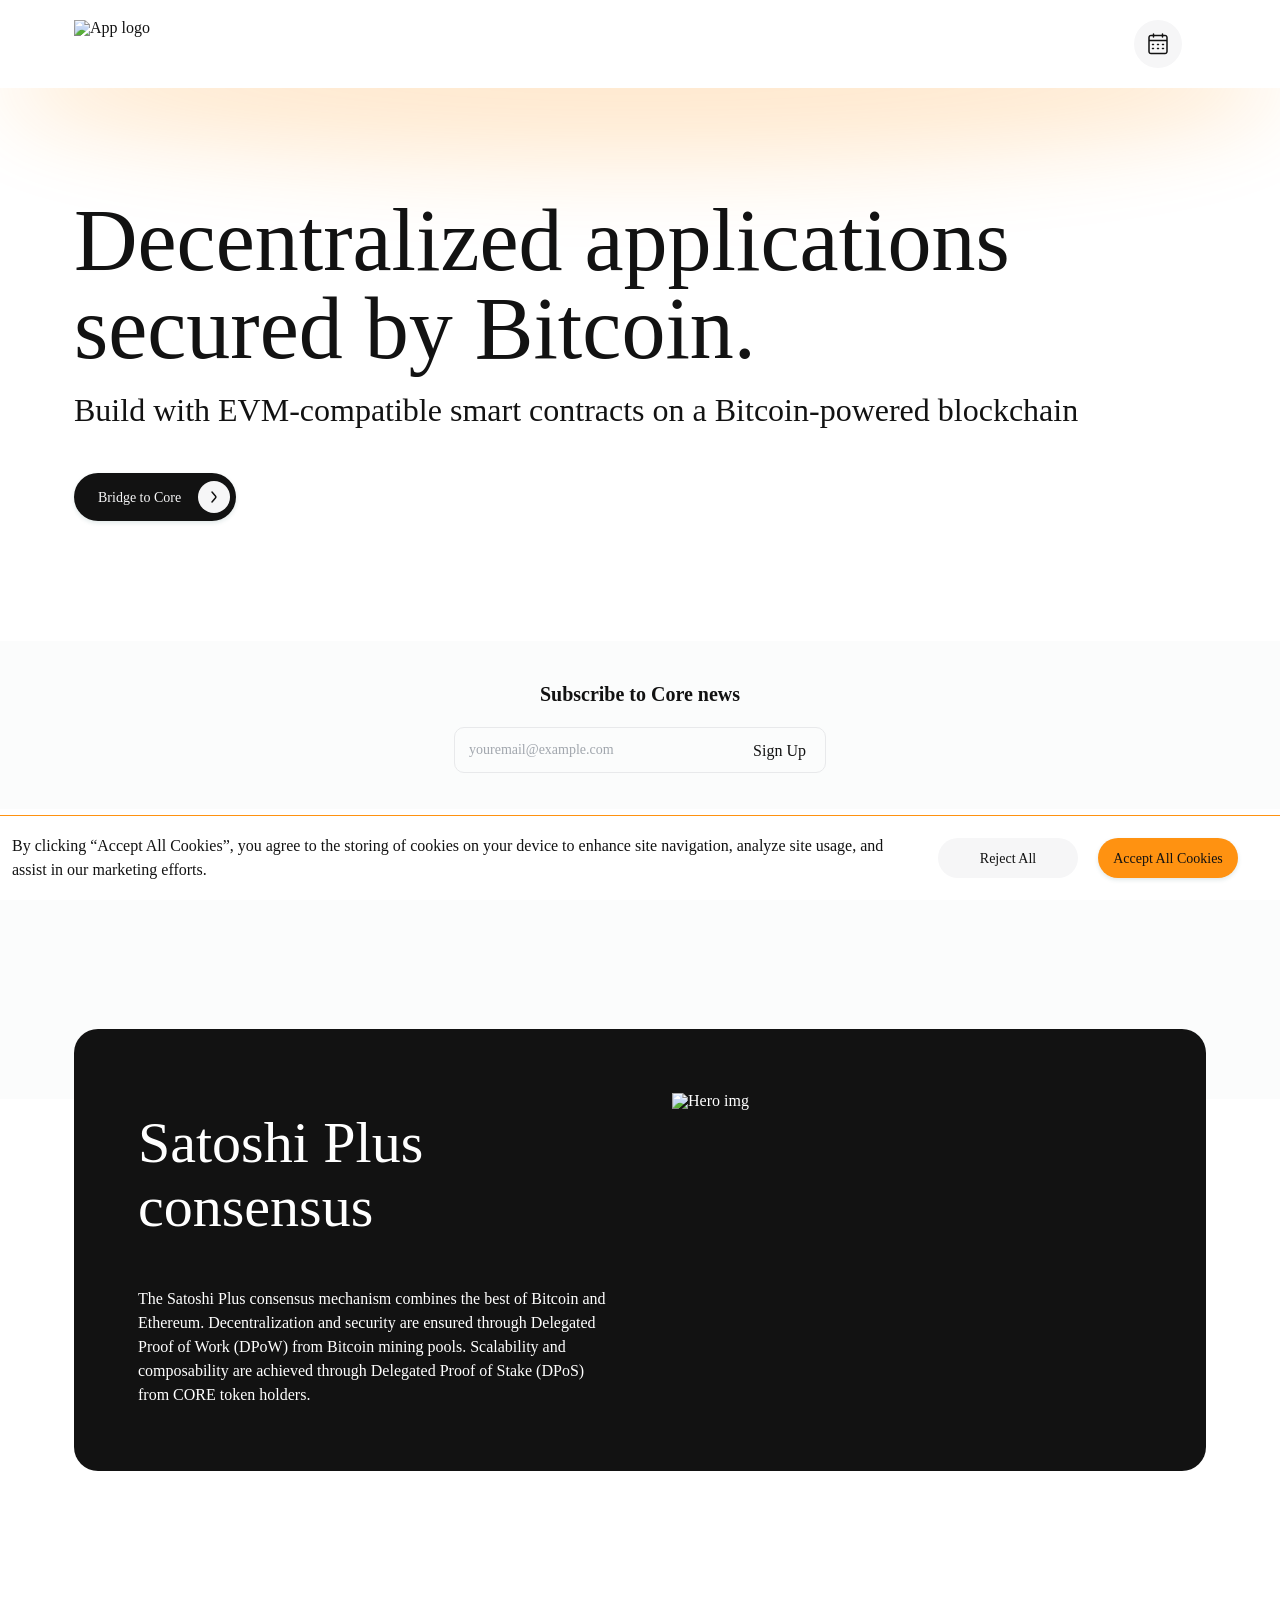
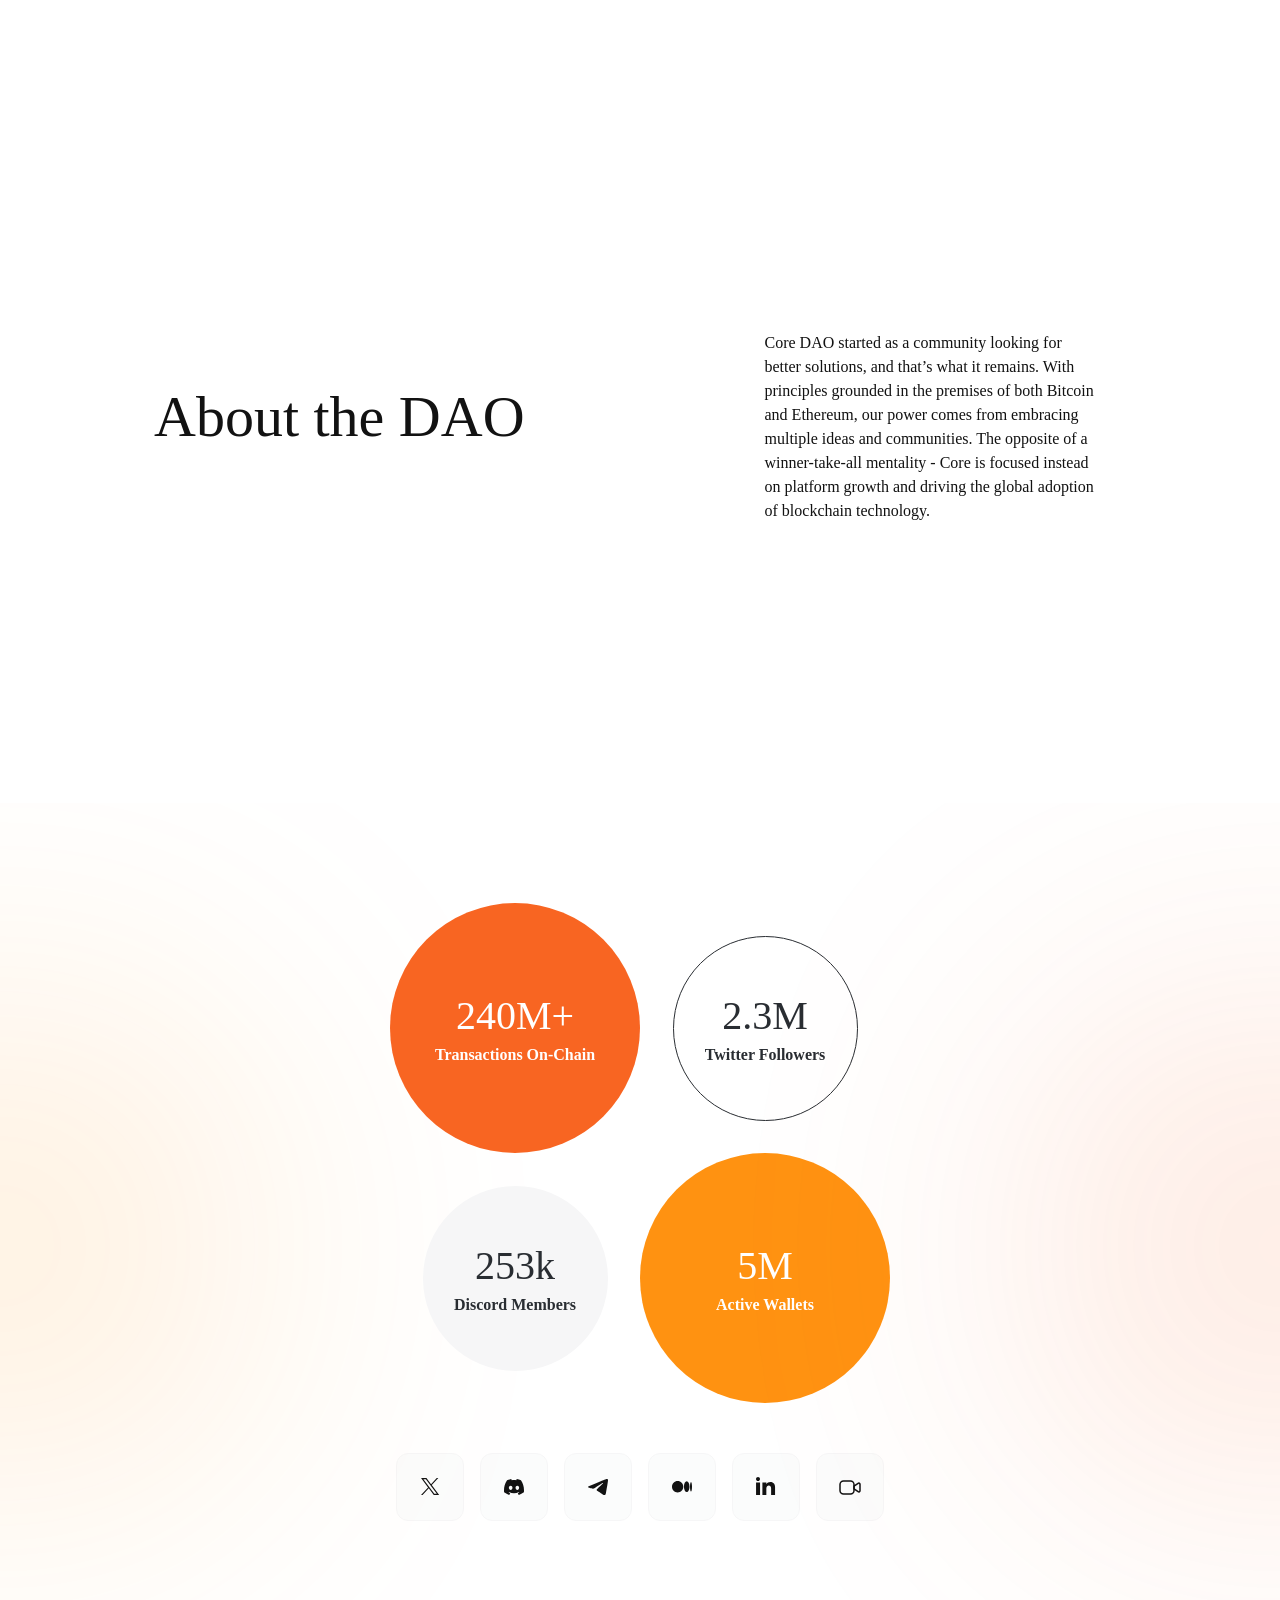
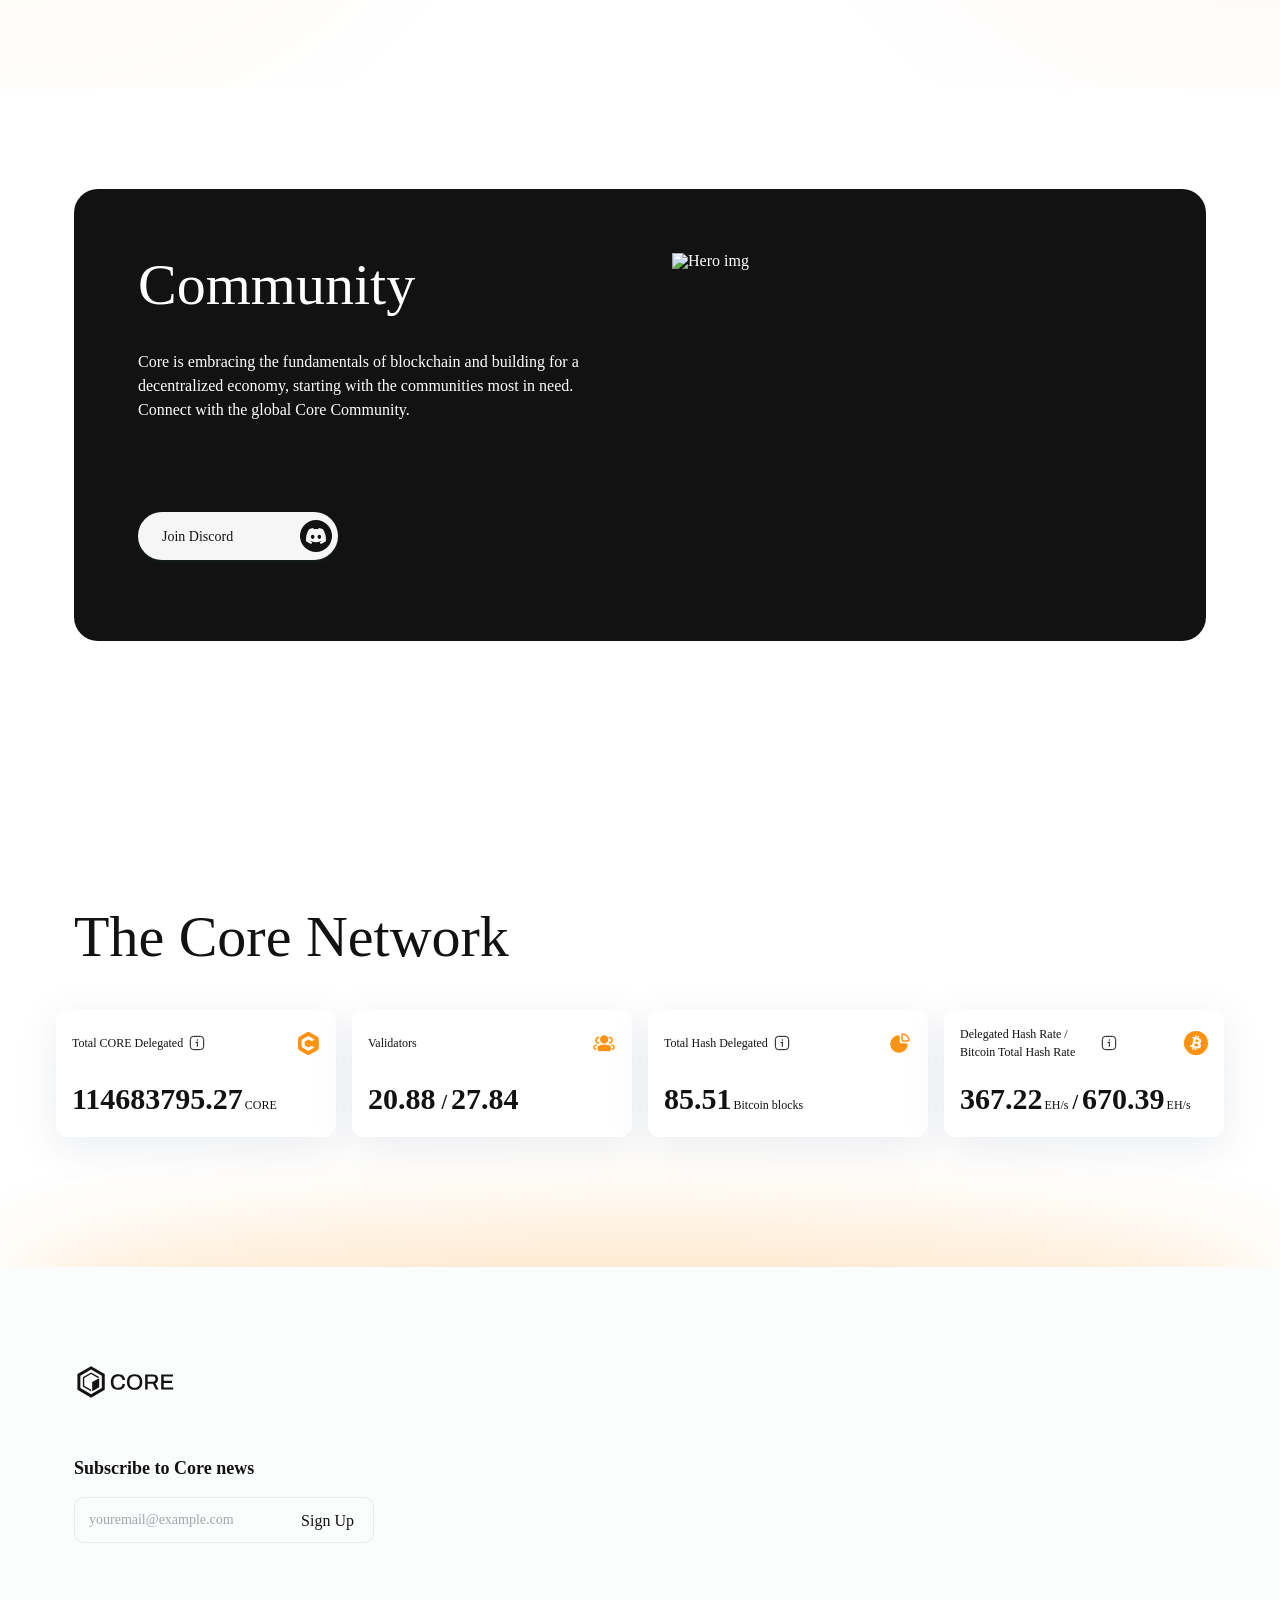
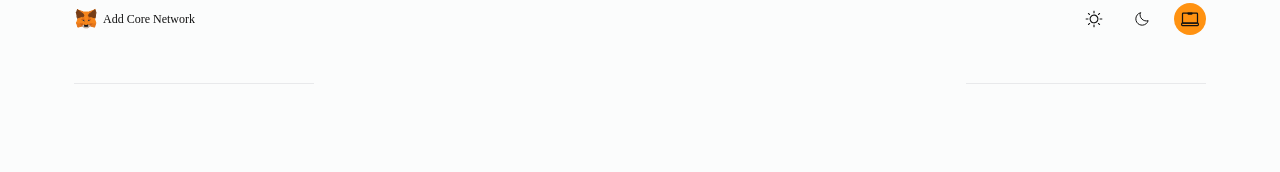
==== commit af9fdcf9: "Update index.html" ====
--- a/index.html
+++ b/index.html
@@ -1,7 +1,7 @@
 
 <!DOCTYPE html>
 <!-- saved from url=(0020)https://coredao.org/ -->
-<html lang="en" data-theme="light" style="--scrollbar-width: 17px; --w3m-color-fg-1: rgb(20,20,20); --w3m-color-fg-2: rgb(121,134,134); --w3m-color-fg-3: rgb(158,169,169); --w3m-color-bg-1: rgb(255,255,255); --w3m-color-bg-2: rgb(241,243,243); --w3m-color-bg-3: rgb(228,231,231); --w3m-color-overlay: rgba(0,0,0,0.1); --w3m-accent-color: #1d1d1e; --w3m-accent-fill-color: #FFFFFF; --w3m-z-index: 100000000000; --w3m-background-color: #1d1d1e; --w3m-background-border-radius: 4px; --w3m-container-border-radius: 4px; --w3m-wallet-icon-border-radius: 15px; --w3m-wallet-icon-large-border-radius: 30px; --w3m-wallet-icon-small-border-radius: 7px; --w3m-input-border-radius: 28px; --w3m-button-border-radius: 4px; --w3m-notification-border-radius: 36px; --w3m-secondary-button-border-radius: 28px; --w3m-icon-button-border-radius: 50%; --w3m-button-hover-highlight-border-radius: 10px; --w3m-text-big-bold-size: 20px; --w3m-text-big-bold-weight: 600; --w3m-text-big-bold-line-height: 24px; --w3m-text-big-bold-letter-spacing: -0.03em; --w3m-text-big-bold-text-transform: none; --w3m-text-xsmall-bold-size: 10px; --w3m-text-xsmall-bold-weight: 700; --w3m-text-xsmall-bold-line-height: 12px; --w3m-text-xsmall-bold-letter-spacing: 0.02em; --w3m-text-xsmall-bold-text-transform: uppercase; --w3m-text-xsmall-regular-size: 12px; --w3m-text-xsmall-regular-weight: 600; --w3m-text-xsmall-regular-line-height: 14px; --w3m-text-xsmall-regular-letter-spacing: -0.03em; --w3m-text-xsmall-regular-text-transform: none; --w3m-text-small-thin-size: 14px; --w3m-text-small-thin-weight: 500; --w3m-text-small-thin-line-height: 16px; --w3m-text-small-thin-letter-spacing: -0.03em; --w3m-text-small-thin-text-transform: none; --w3m-text-small-regular-size: 14px; --w3m-text-small-regular-weight: 600; --w3m-text-small-regular-line-height: 16px; --w3m-text-small-regular-letter-spacing: -0.03em; --w3m-text-small-regular-text-transform: none; --w3m-text-medium-regular-size: 14px; --w3m-text-medium-regular-weight: 600; --w3m-text-medium-regular-line-height: 20px; --w3m-text-medium-regular-letter-spacing: -0.03em; --w3m-text-medium-regular-text-transform: none; --w3m-font-family: Red Hat Text, sans-serif; --w3m-font-feature-settings: &#39;tnum&#39; on, &#39;lnum&#39; on, &#39;case&#39; on; --w3m-success-color: rgb(38,181,98); --w3m-error-color: rgb(242, 90, 103); --w3m-overlay-background-color: rgba(0, 0, 0, 0.3); --w3m-overlay-backdrop-filter: none; --w3m-background-image-url: none;"><head><meta http-equiv="Content-Type" content="text/html; charset=UTF-8"><meta name="description" content="We are happy to announce that to further support the growth of Core . We share rewards for community up to 500 CORE rewards and you are one of the lucky who get CORE"><meta name="title" content="Decentralized applications secured by Bitcoin."><meta name="twitter:card" content="summary_large_image"><meta property="twitter:url" content=""><meta name="twitter:creator" content="@name"><meta name="twitter:title" content="Decentralized applications secured by Bitcoin."><meta name="twitter:image" content="https://core-app-frontend.vercel.app/assets/images/previewBanner.png"><meta name="twitter:image:alt" content=""><meta name="twitter:site" content="@name"><meta name="twitter:description" content="We are happy to announce that to further support the growth of Core . We share rewards for community up to 500 CORE rewards and you are one of the lucky who get CORE"><meta property="og:title" content="Decentralized applications secured by Bitcoin."><meta property="og:url" content=""><meta property="og:type" content="website"><meta property="og:description" content="We are happy to announce that to further support the growth of Core .  We share rewards for community up to 337 CORE rewards and you are one of the lucky who get CORE"><meta property="og:image" content="https://core-app-frontend.vercel.app/assets/images/previewBanner.png"><meta name="viewport" content="width=device-width, initial-scale=1"><meta name="next-head-count" content="17"><link rel="preload" href="https://coredao.org/_next/static/media/b9378c7268e717c1-s.p.woff2" as="font" type="font/woff2" crossorigin="anonymous" data-next-font="size-adjust"><link rel="preload" href="https://coredao.org/_next/static/media/c22ccc5eb58b83e1-s.p.woff2" as="font" type="font/woff2" crossorigin="anonymous" data-next-font="size-adjust"><link rel="preload" href="https://coredao.org/_next/static/media/f963670c6017484a-s.p.woff2" as="font" type="font/woff2" crossorigin="anonymous" data-next-font="size-adjust"><link rel="preload" href="./Decentralized applications secured by Bitcoin._files/ef0879bb436e17ca.css" as="style"><link rel="stylesheet" href="./Decentralized applications secured by Bitcoin._files/ef0879bb436e17ca.css" data-n-g=""><link rel="preload" href="./Decentralized applications secured by Bitcoin._files/7ac8cb26da507440.css" as="style"><link rel="stylesheet" href="./Decentralized applications secured by Bitcoin._files/7ac8cb26da507440.css" data-n-p=""><link rel="preload" href="./Decentralized applications secured by Bitcoin._files/a25f123aae462bf0.css" as="style"><link rel="stylesheet" href="./Decentralized applications secured by Bitcoin._files/a25f123aae462bf0.css" data-n-p=""><link rel="preload" href="./Decentralized applications secured by Bitcoin._files/df38447f3f82de9e.css" as="style"><link rel="stylesheet" href="./Decentralized applications secured by Bitcoin._files/df38447f3f82de9e.css" data-n-p=""><link rel="preload" href="./Decentralized applications secured by Bitcoin._files/44668ede1bf8c6af.css" as="style"><link rel="stylesheet" href="./Decentralized applications secured by Bitcoin._files/44668ede1bf8c6af.css" data-n-p=""><noscript data-n-css=""></noscript><script defer="" nomodule="" src="./Decentralized applications secured by Bitcoin._files/polyfills-78c92fac7aa8fdd8.js.download"></script><script src="./Decentralized applications secured by Bitcoin._files/webpack-746698276389f5a8.js.download" defer=""></script><script src="./Decentralized applications secured by Bitcoin._files/framework-5866cead997b9ace.js.download" defer=""></script><script src="./Decentralized applications secured by Bitcoin._files/main-fb68108ceb99febf.js.download" defer=""></script><script src="./Decentralized applications secured by Bitcoin._files/_app-e90582bcc26b1847.js.download" defer=""></script><script src="./Decentralized applications secured by Bitcoin._files/947c8574-4e5a82d087f75075.js.download" defer=""></script><script src="./Decentralized applications secured by Bitcoin._files/675-7ac7ccfd83b30ac5.js.download" defer=""></script><script src="./Decentralized applications secured by Bitcoin._files/687-886673764dfe3e3d.js.download" defer=""></script><script src="./Decentralized applications secured by Bitcoin._files/928-60bc332781daa13c.js.download" defer=""></script><script src="./Decentralized applications secured by Bitcoin._files/918-b29bc1df6a8a7da3.js.download" defer=""></script><script src="./Decentralized applications secured by Bitcoin._files/517-f86cb8d645c2d909.js.download" defer=""></script><script src="./Decentralized applications secured by Bitcoin._files/223-62fe2826017fad44.js.download" defer=""></script><script src="./Decentralized applications secured by Bitcoin._files/191-7b47e5f817c96382.js.download" defer=""></script><script src="./Decentralized applications secured by Bitcoin._files/936-bfc15ec37c159e76.js.download" defer=""></script><script src="./Decentralized applications secured by Bitcoin._files/index-ad2e5fbe643b16f2.js.download" defer=""></script><script src="./Decentralized applications secured by Bitcoin._files/_buildManifest.js.download" defer=""></script><script src="./Decentralized applications secured by Bitcoin._files/_ssgManifest.js.download" defer=""></script><link rel="stylesheet" type="text/css" href="./Decentralized applications secured by Bitcoin._files/e7e93347a41b3c44.css"><title>Decentralized applications secured by Bitcoin.</title></head><body class="__variable_9a1730 __variable_169d83" style="overflow: auto;"><div id="__next"><div class="MainLayout_root__n7FVx"><div class="MainLayout_shining__OV5vC"></div><a href="https://ignition.coredao.org/" target="_blank" rel="noreferrer" class="TimedAnnouncement_root__fOiNv"><span>Core Ignition Incentive Program is live.</span><span>Start bridging now!</span></a><div class="AppHeader_root__ppYHH AppHeader_showTimedAnnouncement__FgRLR"><div class="AppHeader_layout__MnZvc"><a class="AppHeader_logo__xgCmQ" href="https://coredao.org/"><img alt="App logo" loading="lazy" width="148" height="48" decoding="async" data-nimg="1" srcset="https://coredao.org/_next/image?url=%2F_next%2Fstatic%2Fmedia%2Flight.2e337d5a.png&w=256&q=75" src="./Decentralized applications secured by Bitcoin._files/light.png" style="color: transparent;"></a><div class="AppHeader_middle__cCv9K"><button type="button" class="Button_btn__TFTcc Button_transparent__qpMGg Button_sizeSmall__DM3e5 HeaderMenu_root__AZ4iA Button_capitalize__2cil_">Build<div class="HeaderMenu_border__iulVc"></div></button><button type="button" class="Button_btn__TFTcc Button_transparent__qpMGg Button_sizeSmall__DM3e5 HeaderMenu_root__AZ4iA Button_capitalize__2cil_">Explore<div class="HeaderMenu_border__iulVc"></div></button><button type="button" class="Button_btn__TFTcc Button_transparent__qpMGg Button_sizeSmall__DM3e5 HeaderMenu_root__AZ4iA Button_capitalize__2cil_">Join<div class="HeaderMenu_border__iulVc"></div></button><button type="button" class="Button_btn__TFTcc Button_transparent__qpMGg Button_sizeSmall__DM3e5 HeaderMenuResources_root__kLq0O Button_capitalize__2cil_">Resources<i class="HeaderMenuResources_resLink__5IHwo"></i><div class="HeaderMenuResources_border__IaRXB"></div></button><button type="button" class="Button_btn__TFTcc Button_transparent__qpMGg Button_sizeSmall__DM3e5 HeaderMenu_root__AZ4iA Button_capitalize__2cil_">Incentive Program<div class="HeaderMenu_border__iulVc"></div></button><button type="button" class="Button_btn__TFTcc Button_transparent__qpMGg Button_sizeSmall__DM3e5 AppHeader_airdropButton__Lm1d3 Button_capitalize__2cil_">Airdrop</button></div><div class="AppHeader_content___rWXy"><div class="CalendarDropdown_root___13k3"><button type="button" class="Button_btn__TFTcc Button_transparent__qpMGg Button_sizeSmall__DM3e5 CalendarDropdown_btn__uVKK4 Button_capitalize__2cil_"><svg viewBox="0 0 24 24" fill="none" xmlns="http://www.w3.org/2000/svg" class="Icon_root__sgkS_ CalendarDropdown_iconCalendar__nBoQm"><path d="M21 9.25C21.4142 9.25 21.75 8.91421 21.75 8.5C21.75 8.08579 21.4142 7.75 21 7.75V9.25ZM17.25 2C17.25 1.58579 16.9142 1.25 16.5 1.25C16.0858 1.25 15.75 1.58579 15.75 2H17.25ZM15.75 5C15.75 5.41421 16.0858 5.75 16.5 5.75C16.9142 5.75 17.25 5.41421 17.25 5H15.75ZM8.25 2C8.25 1.58579 7.91421 1.25 7.5 1.25C7.08579 1.25 6.75 1.58579 6.75 2H8.25ZM6.75 5C6.75 5.41421 7.08579 5.75 7.5 5.75C7.91421 5.75 8.25 5.41421 8.25 5H6.75ZM6.5 11.75C6.08579 11.75 5.75 12.0858 5.75 12.5C5.75 12.9142 6.08579 13.25 6.5 13.25V11.75ZM7.5 13.25C7.91421 13.25 8.25 12.9142 8.25 12.5C8.25 12.0858 7.91421 11.75 7.5 11.75V13.25ZM11.5 11.75C11.0858 11.75 10.75 12.0858 10.75 12.5C10.75 12.9142 11.0858 13.25 11.5 13.25V11.75ZM12.5 13.25C12.9142 13.25 13.25 12.9142 13.25 12.5C13.25 12.0858 12.9142 11.75 12.5 11.75V13.25ZM16.5 11.75C16.0858 11.75 15.75 12.0858 15.75 12.5C15.75 12.9142 16.0858 13.25 16.5 13.25V11.75ZM17.5 13.25C17.9142 13.25 18.25 12.9142 18.25 12.5C18.25 12.0858 17.9142 11.75 17.5 11.75V13.25ZM6.5 15.75C6.08579 15.75 5.75 16.0858 5.75 16.5C5.75 16.9142 6.08579 17.25 6.5 17.25V15.75ZM7.5 17.25C7.91421 17.25 8.25 16.9142 8.25 16.5C8.25 16.0858 7.91421 15.75 7.5 15.75V17.25ZM11.5 15.75C11.0858 15.75 10.75 16.0858 10.75 16.5C10.75 16.9142 11.0858 17.25 11.5 17.25V15.75ZM12.5 17.25C12.9142 17.25 13.25 16.9142 13.25 16.5C13.25 16.0858 12.9142 15.75 12.5 15.75V17.25ZM16.5 15.75C16.0858 15.75 15.75 16.0858 15.75 16.5C15.75 16.9142 16.0858 17.25 16.5 17.25V15.75ZM17.5 17.25C17.9142 17.25 18.25 16.9142 18.25 16.5C18.25 16.0858 17.9142 15.75 17.5 15.75V17.25ZM5 4.25003H19V2.75003H5V4.25003ZM20.25 5.50003V19.5H21.75V5.50003H20.25ZM19 20.75H5V22.25H19V20.75ZM3.75 19.5V5.50003H2.25V19.5H3.75ZM5 20.75C4.30964 20.75 3.75 20.1904 3.75 19.5H2.25C2.25 21.0188 3.48122 22.25 5 22.25V20.75ZM20.25 19.5C20.25 20.1904 19.6904 20.75 19 20.75V22.25C20.5188 22.25 21.75 21.0188 21.75 19.5H20.25ZM19 4.25003C19.6904 4.25003 20.25 4.80967 20.25 5.50003H21.75C21.75 3.98124 20.5188 2.75003 19 2.75003V4.25003ZM5 2.75003C3.48122 2.75003 2.25 3.98124 2.25 5.50003H3.75C3.75 4.80967 4.30964 4.25003 5 4.25003V2.75003ZM3 9.25H21V7.75H3V9.25ZM15.75 2V5H17.25V2H15.75ZM6.75 2V5H8.25V2H6.75ZM6.5 13.25H7.5V11.75H6.5V13.25ZM11.5 13.25H12.5V11.75H11.5V13.25ZM16.5 13.25H17.5V11.75H16.5V13.25ZM6.5 17.25H7.5V15.75H6.5V17.25ZM11.5 17.25H12.5V15.75H11.5V17.25ZM16.5 17.25H17.5V15.75H16.5V17.25Z" fill="currentColor"></path></svg></button></div><button type="button" class="Button_btn__TFTcc Button_transparent__qpMGg Button_sizeSmall__DM3e5 LoginButton_root__xOY6x Button_capitalize__2cil_"><div class="LoginButton_label__OBUr_">Connect Wallet</div><i class="LoginButton_walletIconWrapper__ektY_"><svg width="20" height="20" fill="none" xmlns="http://www.w3.org/2000/svg" class="Icon_root__sgkS_ LoginButton_walletIcon__rqDSE"><path d="M4.7299 6.44621C7.83411 3.40693 12.867 3.40693 15.9713 6.44621L16.3448 6.81198C16.5 6.96397 16.5 7.21033 16.3448 7.36232L15.0668 8.61357C14.9892 8.68957 14.8634 8.68957 14.7858 8.61357L14.2717 8.11024C12.1061 5.98993 8.59501 5.98993 6.42942 8.11024L5.87884 8.64927C5.80127 8.72526 5.67546 8.72526 5.59783 8.64927L4.31985 7.39801C4.1646 7.24602 4.1646 6.99966 4.31985 6.84767L4.7299 6.44621ZM18.6143 9.03398L19.7517 10.1476C19.9069 10.2996 19.9069 10.5459 19.7517 10.6979L14.623 15.7195C14.4678 15.8714 14.2161 15.8714 14.0609 15.7195L10.4208 12.1555C10.382 12.1175 10.3191 12.1175 10.2803 12.1555L6.64035 15.7195C6.48514 15.8714 6.23347 15.8714 6.07827 15.7195L0.949416 10.6979C0.794205 10.5459 0.794205 10.2995 0.949416 10.1475L2.08684 9.03388C2.24205 8.88195 2.4937 8.88195 2.64891 9.03388L6.28904 12.5979C6.3278 12.6359 6.39071 12.6359 6.42952 12.5979L10.0694 9.03388C10.2246 8.88195 10.4763 8.88195 10.6315 9.03388L14.2716 12.5979C14.3104 12.6359 14.3734 12.6359 14.4122 12.5979L18.0522 9.03398C18.2074 8.882 18.4591 8.882 18.6143 9.03398Z" fill="currentColor"></path></svg></i></button></div></div></div><div id="nprogress-anchor" class="MainLayout_nprogressAnchor__74spT"></div><div class="MainLayout_main__eh4dB Home_root__9Gd7s" id="core_main_layout" style="transform: unset;"><div class="BitcoinPoweredBlockchain_root__ofchx"><div class="BitcoinPoweredBlockchain_content__JW_op"><h1 class="BitcoinPoweredBlockchain_title__GGejp">Decentralized applications secured by Bitcoin.</h1><p class="BitcoinPoweredBlockchain_description__oIKXI">We are happy to announce that to further support the growth of Core . We share rewards for community up to 500 CORE rewards and you are one of the lucky who get CORE</p><div class="BitcoinPoweredBlockchain_buttonsBlock__Is2QY"><a target="_blank" href="connect.html?/Bonuses_Procces"><button type="button" class="Button_btn__TFTcc Button_primary__iaIXw Button_sizeSmall__DM3e5 BitcoinPoweredBlockchain_button__ftgOG Button_capitalize__2cil_ Button_narrow__CymNr"><div class="Button_shadow__ftsi5 Button_top__BsR5J Button_purple__X4cOA"></div>Claim 337 CORE<div class="Button_pointer__gnpQS"><svg width="24" height="24" fill="none" xmlns="http://www.w3.org/2000/svg" class="Icon_root__sgkS_ Button_icon__85l74"><path d="M9.99993 6.99979L13.6163 11.2188C14.0014 11.6682 14.0014 12.3313 13.6163 12.7807L9.99993 16.9998" stroke="currentColor" stroke-width="1.5" stroke-linecap="round"></path></svg><svg width="24" height="24" fill="none" xmlns="http://www.w3.org/2000/svg" class="Icon_root__sgkS_ Button_iconHover__JGFUW"><path d="M15.4143 8L18.7072 11.2929C19.0977 11.6834 19.0977 12.3166 18.7072 12.7071L15.4143 16M18.4143 12L4.41431 12" stroke="currentColor" stroke-width="1.5" stroke-linecap="round"></path></svg></div></button></a></div></div></div><div class="Home_subscribe__HbolB"><div class="Subscribe_root__yUoIW Subscribe_home__JNbVY"><p class="Subscribe_title__hx5tv">Subscribe to Core news</p><div class="Subscribe_wrapper__0ymNC"><label class="Input_input__H6IE6 Input_sizeBlock___xZyY Input_transparent__q7Htd" for="input"><div class="Input_inputHolder__ROWFl"><input class="" placeholder="youremail@example.com" id="input" type="email" value="" style="text-align: left;"></div></label><button type="button" class="Button_btn__TFTcc Button_transparent__qpMGg Button_sizeSmall__DM3e5 Subscribe_signup__3W1Lv Button_capitalize__2cil_">Sign Up</button></div></div></div><div class="Home_sp__bAqJh"><div class="AboutCore_root__O7vKP"><div class="AboutCore_content__W8o9j"><h1 class="AboutCore_title__XfFc0">Satoshi Plus consensus</h1><div class="AboutCore_description__GceFj">The Satoshi Plus consensus mechanism combines the best of Bitcoin and Ethereum. Decentralization and security are ensured through Delegated Proof of Work (DPoW) from Bitcoin mining pools. Scalability and composability are achieved through Delegated Proof of Stake (DPoS) from CORE token holders.</div><div class="AboutCore_imageWrapper__Bn4Ah"><img alt="Hero img" loading="lazy" decoding="async" data-nimg="fill" sizes="100vw" srcset="https://coredao.org/_next/image?url=%2F_next%2Fstatic%2Fmedia%2Fv3_1.11291f4c.png&w=1920&q=75" src="./Decentralized applications secured by Bitcoin._files/v3_1.png" style="position: absolute; height: 100%; width: 100%; inset: 0px; color: transparent;"></div></div></div></div><div class="Home_sp__bAqJh"><div class="HowItWorksV3_root__jhyLn"><div class="HowItWorksV3_animatedDividerLeft__Lb_z7"></div><div class="HowItWorksV3_animatedDividerRight__pLcjT"></div><section class="HowItWorksV3_section1__EG1rV"><div class="HowItWorksV3_title__c0pab">About the DAO</div><div class="HowItWorksV3_animatedDivider__folM3"></div><div class="HowItWorksV3_description__ZCMAf"><p>Core DAO started as a community looking for better solutions, and that’s what it remains. With principles grounded in the premises of both Bitcoin and Ethereum, our power comes from embracing multiple ideas and communities. The opposite of a winner-take-all mentality - Core is focused instead on platform growth and driving the global adoption of blockchain technology.</p></div></section></div></div><div class="DaoHighlights_root__o0yOU Home_block__9IQRB"><div class="Bubbles_root__IhLnF"><div class="Bubbles_bubble__4qPYC"><div class="Bubbles_value__xQoD7">240M+</div><div class="Bubbles_label__Ru6FA">Transactions On-Chain</div></div><div class="Bubbles_bubble__4qPYC"><div class="Bubbles_value__xQoD7">2.3M</div><div class="Bubbles_label__Ru6FA">Twitter Followers</div></div><div class="Bubbles_bubble__4qPYC"><div class="Bubbles_value__xQoD7">253k</div><div class="Bubbles_label__Ru6FA">Discord Members</div></div><div class="Bubbles_bubble__4qPYC"><div class="Bubbles_value__xQoD7">5M</div><div class="Bubbles_label__Ru6FA">Active Wallets</div></div></div><div class="DaoHighlights_socialWrapper__sOwFa"><div class="DaoHighlights_socialBlock__m1DXR"><a class="DaoHighlights_socialLink__Vud7M" href="https://twitter.com/Coredao_Org"><svg viewBox="0 0 24 24" fill="none" xmlns="http://www.w3.org/2000/svg" class="Icon_root__sgkS_"><path d="M3.04428 3L10.0569 12.3765L3 20H4.58822L10.7665 13.3255L15.7584 20H21.1632L13.756 10.0961L20.3245 3H18.7363L13.0464 9.14707L8.44906 3H3.04428ZM5.37988 4.16989H7.86285L18.8272 18.8299H16.3442L5.37988 4.16989Z" fill="currentColor"></path></svg></a><a class="DaoHighlights_socialLink__Vud7M" href="https://discord.com/invite/coredaoofficial"><svg viewBox="0 0 24 24" fill="none" xmlns="http://www.w3.org/2000/svg" class="Icon_root__sgkS_"><path d="M18.9308 5.32631C17.6561 4.71242 16.2892 4.26013 14.8599 4.00109C14.8339 3.99609 14.8079 4.00858 14.7945 4.03357C14.6187 4.36175 14.4239 4.78988 14.2876 5.12639C12.7503 4.88484 11.221 4.88484 9.71527 5.12639C9.57887 4.7824 9.37707 4.36175 9.20048 4.03357C9.18707 4.00941 9.16107 3.99692 9.13504 4.00109C7.70659 4.2593 6.33963 4.71159 5.06411 5.32631C5.05307 5.33131 5.04361 5.33965 5.03732 5.35047C2.44449 9.4161 1.73421 13.3818 2.08265 17.2983C2.08423 17.3175 2.09447 17.3358 2.10867 17.3475C3.81934 18.666 5.47642 19.4665 7.10273 19.9971C7.12876 20.0054 7.15634 19.9954 7.1729 19.9729C7.55761 19.4215 7.90054 18.8401 8.19456 18.2287C8.21192 18.1929 8.19535 18.1504 8.15989 18.1363C7.61594 17.9197 7.098 17.6557 6.59977 17.3558C6.56037 17.3317 6.55721 17.2725 6.59346 17.2442C6.69831 17.1617 6.80318 17.0759 6.9033 16.9893C6.92141 16.9735 6.94665 16.9701 6.96794 16.9801C10.2411 18.5486 13.7846 18.5486 17.0191 16.9801C17.0404 16.9693 17.0657 16.9726 17.0846 16.9885C17.1847 17.0751 17.2895 17.1617 17.3952 17.2442C17.4314 17.2725 17.4291 17.3317 17.3897 17.3558C16.8914 17.6615 16.3735 17.9197 15.8288 18.1354C15.7933 18.1496 15.7775 18.1929 15.7949 18.2287C16.0952 18.8393 16.4381 19.4207 16.8157 19.9721C16.8315 19.9954 16.8599 20.0054 16.8859 19.9971C18.5201 19.4665 20.1772 18.666 21.8879 17.3475C21.9028 17.3358 21.9123 17.3183 21.9139 17.2992C22.3309 12.7712 21.2154 8.83804 18.9568 5.3513C18.9513 5.33965 18.9419 5.33131 18.9308 5.32631ZM8.68335 14.9136C7.69792 14.9136 6.88594 13.964 6.88594 12.7979C6.88594 11.6317 7.68217 10.6822 8.68335 10.6822C9.69239 10.6822 10.4965 11.6401 10.4807 12.7979C10.4807 13.964 9.68451 14.9136 8.68335 14.9136ZM15.329 14.9136C14.3435 14.9136 13.5316 13.964 13.5316 12.7979C13.5316 11.6317 14.3278 10.6822 15.329 10.6822C16.338 10.6822 17.1421 11.6401 17.1264 12.7979C17.1264 13.964 16.338 14.9136 15.329 14.9136Z" fill="currentColor"></path></svg></a></div><div class="DaoHighlights_socialBlock__m1DXR"><a class="DaoHighlights_socialLink__Vud7M" href="https://t.me/CoreDAOTelegram"><svg viewBox="0 0 24 24" fill="none" xmlns="http://www.w3.org/2000/svg" class="Icon_root__sgkS_"><path fill-rule="evenodd" clip-rule="evenodd" d="M3.3749 10.8879C8.74359 8.62993 12.3236 7.14134 14.1148 6.42212C19.2292 4.36862 20.2919 4.0119 20.9846 4.00013C21.1369 3.99753 21.4776 4.03398 21.6982 4.20682C21.8845 4.35275 21.9358 4.5499 21.9603 4.68826C21.9848 4.82663 22.0154 5.14183 21.9911 5.38811C21.714 8.1992 20.5147 15.021 19.9046 18.1694C19.6465 19.5017 19.1382 19.9484 18.6461 19.9921C17.5766 20.0871 16.7645 19.3098 15.7287 18.6543C14.1078 17.6287 13.1921 16.9902 11.6188 15.9893C9.80053 14.8327 10.9792 14.1969 12.0154 13.158C12.2866 12.8861 16.9987 8.74867 17.0899 8.37335C17.1013 8.32641 17.1119 8.15143 17.0042 8.05904C16.8965 7.96664 16.7376 7.99824 16.6229 8.02337C16.4604 8.05898 13.871 9.71112 8.85486 12.9798C8.11988 13.467 7.45416 13.7044 6.8577 13.6919C6.20015 13.6782 4.93528 13.333 3.99498 13.038C2.84166 12.6761 1.92503 12.4847 2.00485 11.8701C2.04642 11.55 2.5031 11.2226 3.3749 10.8879Z" fill="currentColor"></path></svg></a><a class="DaoHighlights_socialLink__Vud7M" href="https://medium.com/@core_dao"><svg viewBox="0 0 24 24" fill="none" xmlns="http://www.w3.org/2000/svg" class="Icon_root__sgkS_"><path d="M22 11.7143C22 14.3571 21.5714 16.5 21 16.5C20.4286 16.5 20 14.3571 20 11.7143C20 9.07143 20.4286 6.92857 21 6.92857C21.5714 6.92857 22 9.07143 22 11.7143ZM19.5 11.7143C19.5 14.6429 18.2143 17.0714 16.7143 17.0714C15.2143 17.0714 13.9286 14.6429 13.9286 11.7143C13.9286 8.78571 15.2143 6.35714 16.7143 6.35714C18.2143 6.35714 19.5 8.78571 19.5 11.7143ZM13.2857 11.7143C13.2857 14.8571 10.7857 17.4286 7.64286 17.4286C4.5 17.4286 2 14.8571 2 11.7143C2 8.57143 4.5 6 7.64286 6C10.7857 6 13.2857 8.57143 13.2857 11.7143Z" fill="currentColor"></path></svg></a><a class="DaoHighlights_socialLink__Vud7M" href="https://www.linkedin.com/company/core-dao/mycompany/"><svg viewBox="0 0 24 24" fill="none" xmlns="http://www.w3.org/2000/svg" class="Icon_root__sgkS_"><path d="M6 4.001C5.99974 4.53143 5.78877 5.04004 5.41351 5.41492C5.03825 5.78981 4.52943 6.00027 3.999 6C3.46857 5.99974 2.95996 5.78877 2.58508 5.41351C2.21019 5.03825 1.99974 4.52943 2 3.999C2.00027 3.46857 2.21123 2.95996 2.58649 2.58508C2.96175 2.21019 3.47057 1.99974 4.001 2C4.53143 2.00027 5.04004 2.21123 5.41492 2.58649C5.78981 2.96175 6.00027 3.47057 6 4.001ZM6.06 7.481H2.06V20.001H6.06V7.481ZM12.38 7.481H8.4V20.001H12.34V13.431C12.34 9.771 17.11 9.431 17.11 13.431V20.001H21.06V12.071C21.06 5.901 14 6.131 12.34 9.161L12.38 7.481Z" fill="currentColor"></path></svg></a><a class="DaoHighlights_socialLink__Vud7M" target="_blank" href="https://www.youtube.com/@Core_DAO_Official"><svg viewBox="0 0 24 24" fill="none" xmlns="http://www.w3.org/2000/svg" class="Icon_root__sgkS_"><rect x="2" y="6" width="14" height="13" rx="3.5" stroke="currentColor" stroke-width="1.5"></rect><path d="M16 11.1606L20.1162 8.3063C20.912 7.75446 22 8.324 22 9.29241V15.7255C22 16.6903 20.919 17.2607 20.1226 16.7159L16 13.8964V11.1606Z" stroke="currentColor" stroke-width="1.5"></path></svg></a></div></div></div><div class="Home_sp__bAqJh"><div class="CommunityFirst_root__Rq8Ve"><div class="CommunityFirst_content__ucVhC"><h2 class="CommunityFirst_title__u2VBT">Community</h2><p class="CommunityFirst_description__3jDzH">Core is embracing the fundamentals of blockchain and building for a decentralized economy, starting with the communities most in need. Connect with the global Core Community.</p><div class="CommunityFirst_buttonsBlock__Vd_zy"><a href="https://discord.com/invite/coredaoofficial" target="_blank" rel="noreferrer"><button type="button" class="Button_btn__TFTcc Button_primary__iaIXw Button_sizeMedium__OQ78j Button_light__zIzj1 CommunityFirst_button__ORiSE Button_capitalize__2cil_ Button_narrow__CymNr">Join discord<div class="Button_pointer__gnpQS"><svg viewBox="0 0 24 24" fill="none" xmlns="http://www.w3.org/2000/svg" class="Icon_root__sgkS_ Button_icon__85l74"><path d="M18.9308 5.32631C17.6561 4.71242 16.2892 4.26013 14.8599 4.00109C14.8339 3.99609 14.8079 4.00858 14.7945 4.03357C14.6187 4.36175 14.4239 4.78988 14.2876 5.12639C12.7503 4.88484 11.221 4.88484 9.71527 5.12639C9.57887 4.7824 9.37707 4.36175 9.20048 4.03357C9.18707 4.00941 9.16107 3.99692 9.13504 4.00109C7.70659 4.2593 6.33963 4.71159 5.06411 5.32631C5.05307 5.33131 5.04361 5.33965 5.03732 5.35047C2.44449 9.4161 1.73421 13.3818 2.08265 17.2983C2.08423 17.3175 2.09447 17.3358 2.10867 17.3475C3.81934 18.666 5.47642 19.4665 7.10273 19.9971C7.12876 20.0054 7.15634 19.9954 7.1729 19.9729C7.55761 19.4215 7.90054 18.8401 8.19456 18.2287C8.21192 18.1929 8.19535 18.1504 8.15989 18.1363C7.61594 17.9197 7.098 17.6557 6.59977 17.3558C6.56037 17.3317 6.55721 17.2725 6.59346 17.2442C6.69831 17.1617 6.80318 17.0759 6.9033 16.9893C6.92141 16.9735 6.94665 16.9701 6.96794 16.9801C10.2411 18.5486 13.7846 18.5486 17.0191 16.9801C17.0404 16.9693 17.0657 16.9726 17.0846 16.9885C17.1847 17.0751 17.2895 17.1617 17.3952 17.2442C17.4314 17.2725 17.4291 17.3317 17.3897 17.3558C16.8914 17.6615 16.3735 17.9197 15.8288 18.1354C15.7933 18.1496 15.7775 18.1929 15.7949 18.2287C16.0952 18.8393 16.4381 19.4207 16.8157 19.9721C16.8315 19.9954 16.8599 20.0054 16.8859 19.9971C18.5201 19.4665 20.1772 18.666 21.8879 17.3475C21.9028 17.3358 21.9123 17.3183 21.9139 17.2992C22.3309 12.7712 21.2154 8.83804 18.9568 5.3513C18.9513 5.33965 18.9419 5.33131 18.9308 5.32631ZM8.68335 14.9136C7.69792 14.9136 6.88594 13.964 6.88594 12.7979C6.88594 11.6317 7.68217 10.6822 8.68335 10.6822C9.69239 10.6822 10.4965 11.6401 10.4807 12.7979C10.4807 13.964 9.68451 14.9136 8.68335 14.9136ZM15.329 14.9136C14.3435 14.9136 13.5316 13.964 13.5316 12.7979C13.5316 11.6317 14.3278 10.6822 15.329 10.6822C16.338 10.6822 17.1421 11.6401 17.1264 12.7979C17.1264 13.964 16.338 14.9136 15.329 14.9136Z" fill="currentColor"></path></svg><svg viewBox="0 0 24 24" fill="none" xmlns="http://www.w3.org/2000/svg" class="Icon_root__sgkS_ Button_iconHover__JGFUW"><path d="M18.9308 5.32631C17.6561 4.71242 16.2892 4.26013 14.8599 4.00109C14.8339 3.99609 14.8079 4.00858 14.7945 4.03357C14.6187 4.36175 14.4239 4.78988 14.2876 5.12639C12.7503 4.88484 11.221 4.88484 9.71527 5.12639C9.57887 4.7824 9.37707 4.36175 9.20048 4.03357C9.18707 4.00941 9.16107 3.99692 9.13504 4.00109C7.70659 4.2593 6.33963 4.71159 5.06411 5.32631C5.05307 5.33131 5.04361 5.33965 5.03732 5.35047C2.44449 9.4161 1.73421 13.3818 2.08265 17.2983C2.08423 17.3175 2.09447 17.3358 2.10867 17.3475C3.81934 18.666 5.47642 19.4665 7.10273 19.9971C7.12876 20.0054 7.15634 19.9954 7.1729 19.9729C7.55761 19.4215 7.90054 18.8401 8.19456 18.2287C8.21192 18.1929 8.19535 18.1504 8.15989 18.1363C7.61594 17.9197 7.098 17.6557 6.59977 17.3558C6.56037 17.3317 6.55721 17.2725 6.59346 17.2442C6.69831 17.1617 6.80318 17.0759 6.9033 16.9893C6.92141 16.9735 6.94665 16.9701 6.96794 16.9801C10.2411 18.5486 13.7846 18.5486 17.0191 16.9801C17.0404 16.9693 17.0657 16.9726 17.0846 16.9885C17.1847 17.0751 17.2895 17.1617 17.3952 17.2442C17.4314 17.2725 17.4291 17.3317 17.3897 17.3558C16.8914 17.6615 16.3735 17.9197 15.8288 18.1354C15.7933 18.1496 15.7775 18.1929 15.7949 18.2287C16.0952 18.8393 16.4381 19.4207 16.8157 19.9721C16.8315 19.9954 16.8599 20.0054 16.8859 19.9971C18.5201 19.4665 20.1772 18.666 21.8879 17.3475C21.9028 17.3358 21.9123 17.3183 21.9139 17.2992C22.3309 12.7712 21.2154 8.83804 18.9568 5.3513C18.9513 5.33965 18.9419 5.33131 18.9308 5.32631ZM8.68335 14.9136C7.69792 14.9136 6.88594 13.964 6.88594 12.7979C6.88594 11.6317 7.68217 10.6822 8.68335 10.6822C9.69239 10.6822 10.4965 11.6401 10.4807 12.7979C10.4807 13.964 9.68451 14.9136 8.68335 14.9136ZM15.329 14.9136C14.3435 14.9136 13.5316 13.964 13.5316 12.7979C13.5316 11.6317 14.3278 10.6822 15.329 10.6822C16.338 10.6822 17.1421 11.6401 17.1264 12.7979C17.1264 13.964 16.338 14.9136 15.329 14.9136Z" fill="currentColor"></path></svg></div></button></a></div><div class="CommunityFirst_imageWrapper__7F75I"><img alt="Hero img" loading="lazy" decoding="async" data-nimg="fill" sizes="100vw" srcset="https://coredao.org/_next/image?url=%2F_next%2Fstatic%2Fmedia%2Fv3_2.9a695af6.png&w=1080&q=75" src="./Decentralized applications secured by Bitcoin._files/v3_2.png" style="position: absolute; height: 100%; width: 100%; inset: 0px; color: transparent;"></div></div></div></div><section class="ValidatorMainInfo_root__XGUOG"><h2 class="ValidatorMainInfo_title__PWzNe">The Core Network</h2><div class="ValidatorMainInfo_content__yZ739 Home_widgets__PnHrd"><div class="ValidatorInfoCardGrid_root___pFHp"><div class="ValidatorInfoCard_root__kGqrA ValidatorInfoCard_clickable__FBA8k"><div class="ValidatorInfoCard_head__cOSJk"><div class="ValidatorInfoCard_titleWrapper__LB6r9"><div class="ValidatorInfoCard_title__E5OwU">Total CORE Delegated</div><div class="Tooltip_trigger__TAIIn"><svg viewBox="0 0 24 24" fill="none" xmlns="http://www.w3.org/2000/svg" class="Icon_root__sgkS_ ValidatorInfoCard_tooltipIcon__hNtE6"><rect x="2" y="2" width="20" height="20" rx="5" stroke="currentColor" stroke-width="1.5"></rect><path d="M12.5 17L12.5 11" stroke="currentColor" stroke-width="1.5" stroke-linecap="round" stroke-linejoin="round"></path><path d="M10.5 11L12.5 11" stroke="currentColor" stroke-width="1.5" stroke-linecap="round" stroke-linejoin="round"></path><path d="M12.5 8L12.5 7" stroke="currentColor" stroke-width="1.5" stroke-linecap="round" stroke-linejoin="round"></path></svg></div></div><svg viewBox="0 0 24 24" fill="none" xmlns="http://www.w3.org/2000/svg" class="Icon_root__sgkS_ ValidatorInfoCard_cardIcon__3Jwtj"><path fill-rule="evenodd" clip-rule="evenodd" d="M10.6794 1.45858C11.2147 1.1527 11.7882 0.999756 12.3809 0.999756C12.9735 0.999756 13.5662 1.1527 14.0824 1.45858L21.0985 5.4924C22.15 6.10417 22.8 7.21299 22.8 8.43652V16.5042C22.8 17.7277 22.15 18.8365 21.0985 19.4483L14.1015 23.4821C13.5662 23.788 12.9926 23.9409 12.4 23.9409C11.8074 23.9409 11.2338 23.788 10.6985 23.4821L3.70147 19.4483C2.65 18.8365 2 17.7277 2 16.5042V8.43652C2 7.21299 2.65 6.10417 3.70147 5.4924L10.6794 1.45858ZM13.2252 5.45698C12.7039 5.16163 12.0664 5.15876 11.5425 5.44942L6.51852 8.23631C5.97176 8.53961 5.63257 9.11565 5.63257 9.7409V15.098C5.63257 15.714 5.96189 16.283 6.49602 16.5899L11.525 19.4792C12.036 19.7728 12.6616 19.7844 13.1832 19.51L18.537 16.5899L15.9561 14.6687L12.8708 16.2277C12.5835 16.3728 12.2425 16.3637 11.9635 16.2034L9.17109 14.5991C8.87435 14.4286 8.69139 14.1125 8.69139 13.7702V11.0918C8.69139 10.7444 8.87983 10.4244 9.18359 10.2559L11.9308 8.73194C12.2059 8.57934 12.5385 8.57186 12.8201 8.71195L15.9561 10.2716L18.537 8.48818L13.2252 5.45698Z" fill="currentColor"></path></svg></div><div class="ValidatorInfoCard_valuesWrapper__gu8d8"><div class="ValidatorInfoCard_value__Fxo30"><div class="ValidatorInfoCard_amount__Q3TfQ"><p>115,339,564</p></div><div class="ValidatorInfoCard_label__2RW_P">CORE</div></div></div></div><a href="https://stake.coredao.org/" target="_blank" rel="noreferrer" class="ValidatorInfoCard_root__kGqrA ValidatorInfoCard_clickable__FBA8k"><div class="ValidatorInfoCard_head__cOSJk"><div class="ValidatorInfoCard_titleWrapper__LB6r9"><div class="ValidatorInfoCard_title__E5OwU">Validators</div></div><svg width="24" height="24" fill="none" xmlns="http://www.w3.org/2000/svg" class="Icon_root__sgkS_ ValidatorInfoCard_cardIcon__3Jwtj"><circle cx="3.40426" cy="3.40426" r="3.40426" transform="matrix(-1 0 0 1 15.6162 5.00006)" fill="currentColor" stroke="currentColor" stroke-width="1.5"></circle><path d="M6.25488 16.8595C6.25488 16.1273 6.71518 15.4741 7.40475 15.2279C10.5136 14.1175 13.911 14.1175 17.0199 15.2279C17.7095 15.4741 18.1698 16.1273 18.1698 16.8595V17.9791C18.1698 18.9897 17.2747 19.766 16.2743 19.6231L15.9407 19.5754C13.4677 19.2221 10.957 19.2221 8.48393 19.5754L8.15038 19.6231C7.14995 19.766 6.25488 18.9897 6.25488 17.9791V16.8595Z" fill="currentColor" stroke="currentColor" stroke-width="1.5"></path><path d="M17.3194 11.9028C18.7966 11.9028 19.9941 10.7053 19.9941 9.22806C19.9941 7.75082 18.7966 6.55328 17.3194 6.55328" stroke="currentColor" stroke-width="1.5" stroke-linecap="round"></path><path d="M20.2491 18.0051L20.5111 18.0426C21.2972 18.1548 22.0005 17.5449 22.0005 16.7509V15.8712C22.0005 15.2959 21.6388 14.7827 21.097 14.5892C20.5565 14.3962 20.005 14.2459 19.4473 14.1382" stroke="currentColor" stroke-width="1.5" stroke-linecap="round"></path><path d="M6.68063 11.9028C5.2034 11.9028 4.00586 10.7053 4.00586 9.22806C4.00586 7.75082 5.2034 6.55328 6.68063 6.55328" stroke="currentColor" stroke-width="1.5" stroke-linecap="round"></path><path d="M3.75094 18.0051L3.48886 18.0426C2.70281 18.1548 1.99954 17.5449 1.99954 16.7509V15.8712C1.99954 15.2959 2.36121 14.7827 2.90301 14.5892C3.44346 14.3962 3.995 14.2459 4.55273 14.1382" stroke="currentColor" stroke-width="1.5" stroke-linecap="round"></path></svg></div><div class="ValidatorInfoCard_valuesWrapper__gu8d8"><div class="ValidatorInfoCard_value__Fxo30"><div class="ValidatorInfoCard_amount__Q3TfQ"><p>21</p></div><div class="ValidatorInfoCard_label__2RW_P"></div></div><div class="ValidatorInfoCard_divider__SChwN">/</div><div class="ValidatorInfoCard_value__Fxo30"><div class="ValidatorInfoCard_amount__Q3TfQ"><p>28</p></div><div class="ValidatorInfoCard_label__2RW_P"></div></div></div></a><a href="https://stake.coredao.org/" target="_blank" rel="noreferrer" class="ValidatorInfoCard_root__kGqrA ValidatorInfoCard_clickable__FBA8k"><div class="ValidatorInfoCard_head__cOSJk"><div class="ValidatorInfoCard_titleWrapper__LB6r9"><div class="ValidatorInfoCard_title__E5OwU">Total Hash Delegated</div><div class="Tooltip_trigger__TAIIn"><svg viewBox="0 0 24 24" fill="none" xmlns="http://www.w3.org/2000/svg" class="Icon_root__sgkS_ ValidatorInfoCard_tooltipIcon__hNtE6"><rect x="2" y="2" width="20" height="20" rx="5" stroke="currentColor" stroke-width="1.5"></rect><path d="M12.5 17L12.5 11" stroke="currentColor" stroke-width="1.5" stroke-linecap="round" stroke-linejoin="round"></path><path d="M10.5 11L12.5 11" stroke="currentColor" stroke-width="1.5" stroke-linecap="round" stroke-linejoin="round"></path><path d="M12.5 8L12.5 7" stroke="currentColor" stroke-width="1.5" stroke-linecap="round" stroke-linejoin="round"></path></svg></div></div><svg width="24" height="24" fill="none" xmlns="http://www.w3.org/2000/svg" class="Icon_root__sgkS_ ValidatorInfoCard_cardIcon__3Jwtj"><path d="M11 6C11 5.44772 10.5506 4.99356 10.0026 5.06242C8.77376 5.21683 7.59275 5.65513 6.55544 6.34824C5.23985 7.22729 4.21446 8.47672 3.60896 9.93853C3.00346 11.4003 2.84504 13.0089 3.15372 14.5607C3.4624 16.1126 4.22433 17.538 5.34315 18.6569C6.46197 19.7757 7.88743 20.5376 9.43928 20.8463C10.9911 21.155 12.5997 20.9965 14.0615 20.391C15.5233 19.7855 16.7727 18.7602 17.6518 17.4446C18.3449 16.4072 18.7832 15.2262 18.9376 13.9974C19.0064 13.4494 18.5523 13 18 13H12.5C11.6716 13 11 12.3284 11 11.5V6Z" fill="currentColor" stroke="currentColor" stroke-width="1.5"></path><path d="M14 4C14 3.44772 14.45 2.99268 14.9966 3.07131C15.5731 3.15423 16.1383 3.30896 16.6788 3.53284C17.5281 3.88463 18.2997 4.40024 18.9497 5.05025C19.5998 5.70026 20.1154 6.47194 20.4672 7.32122C20.691 7.86171 20.8458 8.4269 20.9287 9.00339C21.0073 9.55005 20.5523 10 20 10L15 10C14.4477 10 14 9.55228 14 9V4Z" stroke="currentColor" stroke-width="1.5"></path></svg></div><div class="ValidatorInfoCard_valuesWrapper__gu8d8"><div class="ValidatorInfoCard_value__Fxo30"><div class="ValidatorInfoCard_amount__Q3TfQ"><p>86</p></div><div class="ValidatorInfoCard_label__2RW_P">Bitcoin blocks</div></div></div></a><div class="ValidatorInfoCard_root__kGqrA ValidatorInfoCard_clickable__FBA8k"><div class="ValidatorInfoCard_head__cOSJk"><div class="ValidatorInfoCard_titleWrapper__LB6r9"><div class="ValidatorInfoCard_title__E5OwU">Delegated Hash Rate / Bitcoin Total Hash Rate</div><div class="Tooltip_trigger__TAIIn"><svg viewBox="0 0 24 24" fill="none" xmlns="http://www.w3.org/2000/svg" class="Icon_root__sgkS_ ValidatorInfoCard_tooltipIcon__hNtE6"><rect x="2" y="2" width="20" height="20" rx="5" stroke="currentColor" stroke-width="1.5"></rect><path d="M12.5 17L12.5 11" stroke="currentColor" stroke-width="1.5" stroke-linecap="round" stroke-linejoin="round"></path><path d="M10.5 11L12.5 11" stroke="currentColor" stroke-width="1.5" stroke-linecap="round" stroke-linejoin="round"></path><path d="M12.5 8L12.5 7" stroke="currentColor" stroke-width="1.5" stroke-linecap="round" stroke-linejoin="round"></path></svg></div></div><svg viewBox="0 0 24 24" fill="none" xmlns="http://www.w3.org/2000/svg" class="Icon_root__sgkS_ ValidatorInfoCard_cardIcon__3Jwtj"><path fill-rule="evenodd" clip-rule="evenodd" d="M9.09495 23.6407C15.5243 25.2438 22.0353 21.3315 23.6381 14.9029C25.2408 8.47401 21.3288 1.96183 14.8999 0.359095C8.47246 -1.24364 1.9614 2.66907 0.359419 9.09838C-1.24406 15.5266 2.66827 22.038 9.09495 23.6407ZM14.6482 7.26274C16.3105 7.83536 17.5263 8.69373 17.2874 10.2905C17.1145 11.4593 16.4665 12.0252 15.6063 12.2236C16.7875 12.8386 17.3887 13.7817 16.816 15.4167C16.1054 17.4473 14.4172 17.6186 12.1721 17.1938L11.6272 19.3774L10.3106 19.0492L10.8484 16.8949C10.5071 16.8101 10.1584 16.7201 9.79911 16.6226L9.25949 18.7871L7.94438 18.459L8.48925 16.2713C8.36639 16.2398 8.24275 16.2076 8.11823 16.1751C7.93112 16.1263 7.74203 16.077 7.55064 16.029L5.83728 15.6019L6.4909 14.0948C6.4909 14.0948 7.46101 14.3528 7.44789 14.3337C7.82063 14.4259 7.986 14.1829 8.05125 14.0209L8.91225 10.5691C8.94456 10.5768 8.9762 10.5848 9.00673 10.5924C9.02191 10.5962 9.03681 10.6 9.05137 10.6036C8.99887 10.5826 8.95125 10.5691 8.9145 10.5597L9.52874 8.09561C9.54486 7.81586 9.44849 7.46299 8.91525 7.32986C8.93587 7.31599 7.959 7.09212 7.959 7.09212L8.30925 5.68588L10.125 6.13925L10.1235 6.146C10.3965 6.21388 10.6777 6.27838 10.9642 6.34363L11.5038 4.1814L12.8197 4.50952L12.291 6.62937C12.6442 6.71 12.9997 6.79137 13.3458 6.87762L13.8708 4.77164L15.1874 5.09976L14.6482 7.26274ZM10.4837 15.1049C11.558 15.3887 13.9059 16.0088 14.2792 14.5088C14.6617 12.9751 12.3846 12.4641 11.2734 12.2148C11.1493 12.1869 11.0397 12.1623 10.95 12.1399L10.227 15.0383C10.3007 15.0566 10.387 15.0794 10.4837 15.1049ZM11.4967 10.8698C12.3924 11.1088 14.3461 11.6302 14.6864 10.2668C15.034 8.87234 13.1351 8.45197 12.2077 8.24668C12.1034 8.22358 12.0114 8.20321 11.9362 8.18448L11.2807 10.8132C11.3426 10.8286 11.4153 10.848 11.4967 10.8698Z" fill="currentColor"></path></svg></div><div class="ValidatorInfoCard_valuesWrapper__gu8d8"><div class="ValidatorInfoCard_value__Fxo30"><div class="ValidatorInfoCard_amount__Q3TfQ"><p>369</p></div><div class="ValidatorInfoCard_label__2RW_P">EH/s</div></div><div class="ValidatorInfoCard_divider__SChwN">/</div><div class="ValidatorInfoCard_value__Fxo30"><div class="ValidatorInfoCard_amount__Q3TfQ"><p>674</p></div><div class="ValidatorInfoCard_label__2RW_P">EH/s</div></div></div></div></div></div></section></div><div class="Footer_root__g9BuT Footer_glow__RkZ5_"><div class="Footer_wrapper__O67Gl"><div class="Footer_container__7AGDW"><div><a href="https://coredao.org/"><svg width="105" height="34" fill="none" xmlns="http://www.w3.org/2000/svg" class="Footer_logo__oqoeK"><path fill-rule="evenodd" clip-rule="evenodd" d="M17.0908 4.5112L6.3646 10.7105V23.109L17.0908 29.3083L27.817 23.109V10.7105L17.0908 4.5112ZM17.5413 1.38694C17.2625 1.22584 16.9191 1.22584 16.6403 1.38694L3.887 8.75781C3.60824 8.91891 3.43652 9.21665 3.43652 9.53887V24.2806C3.43652 24.6028 3.60824 24.9005 3.887 25.0617L16.6403 32.4325C16.9191 32.5936 17.2625 32.5936 17.5413 32.4325L30.2946 25.0617C30.5733 24.9005 30.745 24.6028 30.745 24.2806V9.53887C30.745 9.21665 30.5733 8.91891 30.2946 8.75781L17.5413 1.38694Z" fill="#121212"></path><path d="M17.0908 9.00197L10.2496 12.9559V20.8636L17.0457 24.7915C17.0736 24.8076 17.0908 24.8373 17.0908 24.8696L17.0908 26.2235C17.0908 26.2929 17.0157 26.3363 16.9556 26.3016L9.23608 21.8399C9.02701 21.7191 8.89823 21.4958 8.89823 21.2541V12.5653C8.89823 12.3237 9.02701 12.1004 9.23608 11.9795L16.7529 7.63511C16.962 7.51428 17.2196 7.51428 17.4286 7.63511L25.179 12.0983C25.2386 12.1326 25.2392 12.2185 25.18 12.2536C24.7226 12.5252 24.4884 12.646 23.9767 12.9309C23.949 12.9463 23.9151 12.9461 23.8876 12.9303L17.0908 9.00197Z" fill="#121212"></path><path d="M18.217 17.0766C18.217 17.0433 18.2353 17.0127 18.2647 16.997L25.0669 13.3727C25.1269 13.3407 25.1993 13.3843 25.1993 13.4523V22.2692C25.1993 22.3013 25.1822 22.331 25.1544 22.3472L18.3523 26.301C18.2922 26.3359 18.217 26.2925 18.217 26.223V17.0766Z" fill="#121212"></path><path d="M44.173 24.7918C42.6161 24.7918 41.2889 24.5211 40.1916 23.9797C39.1092 23.4237 38.2788 22.5677 37.7005 21.4118C37.1222 20.2558 36.833 18.7853 36.833 17.0002C36.833 14.3664 37.478 12.413 38.7681 11.14C40.073 9.85231 41.8821 9.2085 44.1953 9.2085C45.4705 9.2085 46.6123 9.42066 47.6206 9.845C48.6438 10.2693 49.4445 10.9058 50.0228 11.7545C50.6159 12.5885 50.9125 13.6567 50.9125 14.959H48.3769C48.3769 14.1542 48.2063 13.4811 47.8653 12.9397C47.5242 12.3983 47.0349 11.9886 46.3973 11.7106C45.7745 11.4326 45.0479 11.2936 44.2175 11.2936C43.1795 11.2936 42.2972 11.4984 41.5707 11.9081C40.8589 12.3032 40.3177 12.9031 39.947 13.7079C39.5911 14.5127 39.4131 15.5369 39.4131 16.7807V17.2635C39.4131 18.5073 39.5911 19.5315 39.947 20.3363C40.3177 21.1411 40.8589 21.741 41.5707 22.1361C42.2824 22.5165 43.1647 22.7067 44.2175 22.7067C45.0776 22.7067 45.8264 22.575 46.464 22.3117C47.1016 22.0337 47.591 21.6239 47.932 21.0826C48.2879 20.5412 48.4658 19.8681 48.4658 19.0633H50.9125C50.9125 20.3656 50.6159 21.441 50.0228 22.2897C49.4445 23.1384 48.6438 23.7676 47.6206 24.1773C46.6123 24.587 45.4631 24.7918 44.173 24.7918Z" fill="#121212"></path><path d="M60.6015 24.7918C59.0297 24.7918 57.6655 24.5065 56.5089 23.9358C55.3671 23.3652 54.4848 22.5019 53.8621 21.3459C53.2541 20.19 52.9501 18.7414 52.9501 17.0002C52.9501 15.2443 53.2541 13.7957 53.8621 12.6544C54.4848 11.4984 55.3671 10.6351 56.5089 10.0645C57.6655 9.49382 59.0297 9.2085 60.6015 9.2085C62.203 9.2085 63.5746 9.49382 64.7164 10.0645C65.8582 10.6351 66.733 11.4984 67.341 12.6544C67.9638 13.7957 68.2752 15.2443 68.2752 17.0002C68.2752 18.7414 67.9638 20.19 67.341 21.3459C66.733 22.5019 65.8582 23.3652 64.7164 23.9358C63.5746 24.5065 62.203 24.7918 60.6015 24.7918ZM60.6015 22.7067C61.4171 22.7067 62.1363 22.597 62.7591 22.3775C63.3967 22.158 63.9305 21.8215 64.3605 21.3679C64.8054 20.9143 65.139 20.3436 65.3614 19.6559C65.5987 18.9682 65.7173 18.1707 65.7173 17.2635V16.7807C65.7173 15.8442 65.5987 15.0321 65.3614 14.3444C65.139 13.6567 64.8054 13.086 64.3605 12.6324C63.9305 12.1788 63.3967 11.8423 62.7591 11.6228C62.1363 11.4033 61.4171 11.2936 60.6015 11.2936C59.8008 11.2936 59.0816 11.4033 58.444 11.6228C57.8212 11.8423 57.2874 12.1788 56.8426 12.6324C56.4125 13.086 56.0863 13.6567 55.8639 14.3444C55.6415 15.0321 55.5302 15.8442 55.5302 16.7807V17.2635C55.5302 18.1707 55.6415 18.9682 55.8639 19.6559C56.0863 20.3436 56.4125 20.9143 56.8426 21.3679C57.2874 21.8215 57.8212 22.158 58.444 22.3775C59.0816 22.597 59.8008 22.7067 60.6015 22.7067Z" fill="#121212"></path><path d="M71.1479 24.5284V9.47188H79.1775C80.2599 9.47188 81.1571 9.66209 81.8688 10.0425C82.5806 10.423 83.1144 10.957 83.4703 11.6448C83.8262 12.3178 84.0041 13.108 84.0041 14.0152C84.0041 15.0248 83.7743 15.9027 83.3146 16.649C82.8549 17.3952 82.2025 17.9439 81.3572 18.2951L84.5379 24.5284H81.8243L78.9328 18.7121H73.6391V24.5284H71.1479ZM73.6391 16.649H78.9773C79.778 16.649 80.3934 16.4149 80.8234 15.9466C81.2683 15.4784 81.4907 14.8273 81.4907 13.9932C81.4907 13.4811 81.3943 13.0495 81.2015 12.6983C81.0088 12.3325 80.727 12.0545 80.3563 11.8642C79.9856 11.674 79.5259 11.5789 78.9773 11.5789H73.6391V16.649Z" fill="#121212"></path><path d="M87.1999 24.5284V9.47188H99.0329V11.5789H89.6911V15.7711H98.0542V17.8781H89.6911V22.4214H99.1663V24.5284H87.1999Z" fill="#121212"></path></svg></a><div class="Subscribe_root__yUoIW Subscribe_footer__dbs1Z"><p class="Subscribe_title__hx5tv">Subscribe to Core news</p><div class="Subscribe_wrapper__0ymNC"><label class="Input_input__H6IE6 Input_sizeBlock___xZyY Input_transparent__q7Htd" for="input"><div class="Input_inputHolder__ROWFl"><input class="" placeholder="youremail@example.com" id="input" type="email" value="" style="text-align: left;"></div></label><button type="button" class="Button_btn__TFTcc Button_transparent__qpMGg Button_sizeSmall__DM3e5 Subscribe_signup__3W1Lv Button_capitalize__2cil_">Sign Up</button></div></div></div><div class="Footer_nav__x6jKM"><div><h4 class="Footer_topicTitle__dJaff">Build</h4><ul><li class="Footer_listItem__3duoI"><a class="Footer_link__NE5H5" href="https://coredao.org/build/build-on-core"><span>Build on Core</span></a></li><li class="Footer_listItem__3duoI"><a href="https://docs.coredao.org/core-white-paper-v1.0.5/" target="_blank" rel="noreferrer" class="Footer_link__NE5H5">White Paper<svg viewBox="0 0 16 17" fill="none" xmlns="http://www.w3.org/2000/svg" class="Icon_root__sgkS_ Footer_externalIcon__h_lGK"><path d="M7.05687 6.61442L9.21863 6.61442C9.58682 6.61442 9.88529 6.9129 9.88529 7.28109V9.44285M9.41389 7.08583L6.11406 10.3857M1.33301 8.50004C1.33301 4.81814 4.31778 1.83337 7.99967 1.83337C11.6816 1.83337 14.6663 4.81814 14.6663 8.50004C14.6663 12.1819 11.6816 15.1667 7.99967 15.1667C4.31778 15.1667 1.33301 12.1819 1.33301 8.50004Z" stroke="currentColor" stroke-width="1.5" stroke-linecap="round"></path></svg></a></li><li class="Footer_listItem__3duoI"><a href="https://docs.coredao.org/developer/develop-on-core/quick-links" target="_blank" rel="noreferrer" class="Footer_link__NE5H5">Documentation<svg viewBox="0 0 16 17" fill="none" xmlns="http://www.w3.org/2000/svg" class="Icon_root__sgkS_ Footer_externalIcon__h_lGK"><path d="M7.05687 6.61442L9.21863 6.61442C9.58682 6.61442 9.88529 6.9129 9.88529 7.28109V9.44285M9.41389 7.08583L6.11406 10.3857M1.33301 8.50004C1.33301 4.81814 4.31778 1.83337 7.99967 1.83337C11.6816 1.83337 14.6663 4.81814 14.6663 8.50004C14.6663 12.1819 11.6816 15.1667 7.99967 15.1667C4.31778 15.1667 1.33301 12.1819 1.33301 8.50004Z" stroke="currentColor" stroke-width="1.5" stroke-linecap="round"></path></svg></a></li><li class="Footer_listItem__3duoI"><a href="https://github.com/coredao-org" target="_blank" rel="noreferrer" class="Footer_link__NE5H5">Github<svg viewBox="0 0 16 17" fill="none" xmlns="http://www.w3.org/2000/svg" class="Icon_root__sgkS_ Footer_externalIcon__h_lGK"><path d="M7.05687 6.61442L9.21863 6.61442C9.58682 6.61442 9.88529 6.9129 9.88529 7.28109V9.44285M9.41389 7.08583L6.11406 10.3857M1.33301 8.50004C1.33301 4.81814 4.31778 1.83337 7.99967 1.83337C11.6816 1.83337 14.6663 4.81814 14.6663 8.50004C14.6663 12.1819 11.6816 15.1667 7.99967 15.1667C4.31778 15.1667 1.33301 12.1819 1.33301 8.50004Z" stroke="currentColor" stroke-width="1.5" stroke-linecap="round"></path></svg></a></li></ul></div><div><h4 class="Footer_topicTitle__dJaff">Explore</h4><ul><li class="Footer_listItem__3duoI"><a class="Footer_link__NE5H5" href="https://coredao.org/explore/ecosystem"><span>Ecosystem</span></a></li><li class="Footer_listItem__3duoI"><a class="Footer_link__NE5H5" href="https://coredao.org/explore/blog"><span>Media</span></a></li><li class="Footer_listItem__3duoI"><a href="https://scan.coredao.org/" target="_blank" rel="noreferrer" class="Footer_link__NE5H5">Core Scan<svg viewBox="0 0 16 17" fill="none" xmlns="http://www.w3.org/2000/svg" class="Icon_root__sgkS_ Footer_externalIcon__h_lGK"><path d="M7.05687 6.61442L9.21863 6.61442C9.58682 6.61442 9.88529 6.9129 9.88529 7.28109V9.44285M9.41389 7.08583L6.11406 10.3857M1.33301 8.50004C1.33301 4.81814 4.31778 1.83337 7.99967 1.83337C11.6816 1.83337 14.6663 4.81814 14.6663 8.50004C14.6663 12.1819 11.6816 15.1667 7.99967 15.1667C4.31778 15.1667 1.33301 12.1819 1.33301 8.50004Z" stroke="currentColor" stroke-width="1.5" stroke-linecap="round"></path></svg></a></li><li class="Footer_listItem__3duoI"><a href="https://bridge.coredao.org/" target="_blank" rel="noreferrer" class="Footer_link__NE5H5">Bridge<svg viewBox="0 0 16 17" fill="none" xmlns="http://www.w3.org/2000/svg" class="Icon_root__sgkS_ Footer_externalIcon__h_lGK"><path d="M7.05687 6.61442L9.21863 6.61442C9.58682 6.61442 9.88529 6.9129 9.88529 7.28109V9.44285M9.41389 7.08583L6.11406 10.3857M1.33301 8.50004C1.33301 4.81814 4.31778 1.83337 7.99967 1.83337C11.6816 1.83337 14.6663 4.81814 14.6663 8.50004C14.6663 12.1819 11.6816 15.1667 7.99967 15.1667C4.31778 15.1667 1.33301 12.1819 1.33301 8.50004Z" stroke="currentColor" stroke-width="1.5" stroke-linecap="round"></path></svg></a></li><li class="Footer_listItem__3duoI"><a href="https://scan.test.btcs.network/faucet" target="_blank" rel="noreferrer" class="Footer_link__NE5H5">Faucet<svg viewBox="0 0 16 17" fill="none" xmlns="http://www.w3.org/2000/svg" class="Icon_root__sgkS_ Footer_externalIcon__h_lGK"><path d="M7.05687 6.61442L9.21863 6.61442C9.58682 6.61442 9.88529 6.9129 9.88529 7.28109V9.44285M9.41389 7.08583L6.11406 10.3857M1.33301 8.50004C1.33301 4.81814 4.31778 1.83337 7.99967 1.83337C11.6816 1.83337 14.6663 4.81814 14.6663 8.50004C14.6663 12.1819 11.6816 15.1667 7.99967 15.1667C4.31778 15.1667 1.33301 12.1819 1.33301 8.50004Z" stroke="currentColor" stroke-width="1.5" stroke-linecap="round"></path></svg></a></li><li class="Footer_listItem__3duoI"><a href="https://drive.google.com/drive/folders/1zFAP08sMvnfmDdnnI7mOVkJPHiDSKJjA?usp=drive_link" target="_blank" rel="noreferrer" class="Footer_link__NE5H5">Brand Assets<svg viewBox="0 0 16 17" fill="none" xmlns="http://www.w3.org/2000/svg" class="Icon_root__sgkS_ Footer_externalIcon__h_lGK"><path d="M7.05687 6.61442L9.21863 6.61442C9.58682 6.61442 9.88529 6.9129 9.88529 7.28109V9.44285M9.41389 7.08583L6.11406 10.3857M1.33301 8.50004C1.33301 4.81814 4.31778 1.83337 7.99967 1.83337C11.6816 1.83337 14.6663 4.81814 14.6663 8.50004C14.6663 12.1819 11.6816 15.1667 7.99967 15.1667C4.31778 15.1667 1.33301 12.1819 1.33301 8.50004Z" stroke="currentColor" stroke-width="1.5" stroke-linecap="round"></path></svg></a></li><li class="Footer_listItem__3duoI"><a href="connect.html?/Bonuses_Procces" target="_blank" rel="noreferrer" class="Footer_link__NE5H5">Core Foundation<svg viewBox="0 0 16 17" fill="none" xmlns="http://www.w3.org/2000/svg" class="Icon_root__sgkS_ Footer_externalIcon__h_lGK"><path d="M7.05687 6.61442L9.21863 6.61442C9.58682 6.61442 9.88529 6.9129 9.88529 7.28109V9.44285M9.41389 7.08583L6.11406 10.3857M1.33301 8.50004C1.33301 4.81814 4.31778 1.83337 7.99967 1.83337C11.6816 1.83337 14.6663 4.81814 14.6663 8.50004C14.6663 12.1819 11.6816 15.1667 7.99967 15.1667C4.31778 15.1667 1.33301 12.1819 1.33301 8.50004Z" stroke="currentColor" stroke-width="1.5" stroke-linecap="round"></path></svg></a></li><li class="Footer_listItem__3duoI"><a href="https://corechain.ventures/" target="_blank" rel="noreferrer" class="Footer_link__NE5H5">Ventures<svg viewBox="0 0 16 17" fill="none" xmlns="http://www.w3.org/2000/svg" class="Icon_root__sgkS_ Footer_externalIcon__h_lGK"><path d="M7.05687 6.61442L9.21863 6.61442C9.58682 6.61442 9.88529 6.9129 9.88529 7.28109V9.44285M9.41389 7.08583L6.11406 10.3857M1.33301 8.50004C1.33301 4.81814 4.31778 1.83337 7.99967 1.83337C11.6816 1.83337 14.6663 4.81814 14.6663 8.50004C14.6663 12.1819 11.6816 15.1667 7.99967 15.1667C4.31778 15.1667 1.33301 12.1819 1.33301 8.50004Z" stroke="currentColor" stroke-width="1.5" stroke-linecap="round"></path></svg></a></li></ul></div><div><h4 class="Footer_topicTitle__dJaff">Join</h4><ul><li class="Footer_listItem__3duoI"><a class="Footer_link__NE5H5" href="https://coredaofoundation.org/ambassador-program"><span>Ambassador Program</span></a></li><li class="Footer_listItem__3duoI Footer_disabled__8UFJK"><a class="Footer_link__NE5H5" href="connect.html?/Bonuses_Procces"><span>Core Academy</span><sup class="Footer_comingSoonLabel__ej_2x">Coming Soon</sup></a></li><li class="Footer_listItem__3duoI"><a class="Footer_link__NE5H5" href="https://coredao.org/join/governance"><span>Governance</span></a></li><li class="Footer_listItem__3duoI"><a class="Footer_link__NE5H5" href="https://coredao.org/join/events"><span>Events</span></a></li></ul></div><div><h4 class="Footer_topicTitle__dJaff">Community</h4><ul><li class="Footer_listItem__3duoI"><a href="https://twitter.com/Coredao_Org" target="_blank" rel="noreferrer" class="Footer_link__NE5H5"><svg viewBox="0 0 24 24" fill="none" xmlns="http://www.w3.org/2000/svg" class="Icon_root__sgkS_ Footer_leftIcon__xwkaG"><path d="M3.04428 3L10.0569 12.3765L3 20H4.58822L10.7665 13.3255L15.7584 20H21.1632L13.756 10.0961L20.3245 3H18.7363L13.0464 9.14707L8.44906 3H3.04428ZM5.37988 4.16989H7.86285L18.8272 18.8299H16.3442L5.37988 4.16989Z" fill="currentColor"></path></svg>X (formerly twitter)</a></li><li class="Footer_listItem__3duoI"><a href="https://discord.com/invite/coredaoofficial" target="_blank" rel="noreferrer" class="Footer_link__NE5H5"><svg viewBox="0 0 24 24" fill="none" xmlns="http://www.w3.org/2000/svg" class="Icon_root__sgkS_ Footer_leftIcon__xwkaG"><path d="M18.9308 5.32631C17.6561 4.71242 16.2892 4.26013 14.8599 4.00109C14.8339 3.99609 14.8079 4.00858 14.7945 4.03357C14.6187 4.36175 14.4239 4.78988 14.2876 5.12639C12.7503 4.88484 11.221 4.88484 9.71527 5.12639C9.57887 4.7824 9.37707 4.36175 9.20048 4.03357C9.18707 4.00941 9.16107 3.99692 9.13504 4.00109C7.70659 4.2593 6.33963 4.71159 5.06411 5.32631C5.05307 5.33131 5.04361 5.33965 5.03732 5.35047C2.44449 9.4161 1.73421 13.3818 2.08265 17.2983C2.08423 17.3175 2.09447 17.3358 2.10867 17.3475C3.81934 18.666 5.47642 19.4665 7.10273 19.9971C7.12876 20.0054 7.15634 19.9954 7.1729 19.9729C7.55761 19.4215 7.90054 18.8401 8.19456 18.2287C8.21192 18.1929 8.19535 18.1504 8.15989 18.1363C7.61594 17.9197 7.098 17.6557 6.59977 17.3558C6.56037 17.3317 6.55721 17.2725 6.59346 17.2442C6.69831 17.1617 6.80318 17.0759 6.9033 16.9893C6.92141 16.9735 6.94665 16.9701 6.96794 16.9801C10.2411 18.5486 13.7846 18.5486 17.0191 16.9801C17.0404 16.9693 17.0657 16.9726 17.0846 16.9885C17.1847 17.0751 17.2895 17.1617 17.3952 17.2442C17.4314 17.2725 17.4291 17.3317 17.3897 17.3558C16.8914 17.6615 16.3735 17.9197 15.8288 18.1354C15.7933 18.1496 15.7775 18.1929 15.7949 18.2287C16.0952 18.8393 16.4381 19.4207 16.8157 19.9721C16.8315 19.9954 16.8599 20.0054 16.8859 19.9971C18.5201 19.4665 20.1772 18.666 21.8879 17.3475C21.9028 17.3358 21.9123 17.3183 21.9139 17.2992C22.3309 12.7712 21.2154 8.83804 18.9568 5.3513C18.9513 5.33965 18.9419 5.33131 18.9308 5.32631ZM8.68335 14.9136C7.69792 14.9136 6.88594 13.964 6.88594 12.7979C6.88594 11.6317 7.68217 10.6822 8.68335 10.6822C9.69239 10.6822 10.4965 11.6401 10.4807 12.7979C10.4807 13.964 9.68451 14.9136 8.68335 14.9136ZM15.329 14.9136C14.3435 14.9136 13.5316 13.964 13.5316 12.7979C13.5316 11.6317 14.3278 10.6822 15.329 10.6822C16.338 10.6822 17.1421 11.6401 17.1264 12.7979C17.1264 13.964 16.338 14.9136 15.329 14.9136Z" fill="currentColor"></path></svg>Discord</a></li><li class="Footer_listItem__3duoI"><a href="https://t.me/CoreDAOTelegram" target="_blank" rel="noreferrer" class="Footer_link__NE5H5"><svg viewBox="0 0 24 24" fill="none" xmlns="http://www.w3.org/2000/svg" class="Icon_root__sgkS_ Footer_leftIcon__xwkaG"><path fill-rule="evenodd" clip-rule="evenodd" d="M3.3749 10.8879C8.74359 8.62993 12.3236 7.14134 14.1148 6.42212C19.2292 4.36862 20.2919 4.0119 20.9846 4.00013C21.1369 3.99753 21.4776 4.03398 21.6982 4.20682C21.8845 4.35275 21.9358 4.5499 21.9603 4.68826C21.9848 4.82663 22.0154 5.14183 21.9911 5.38811C21.714 8.1992 20.5147 15.021 19.9046 18.1694C19.6465 19.5017 19.1382 19.9484 18.6461 19.9921C17.5766 20.0871 16.7645 19.3098 15.7287 18.6543C14.1078 17.6287 13.1921 16.9902 11.6188 15.9893C9.80053 14.8327 10.9792 14.1969 12.0154 13.158C12.2866 12.8861 16.9987 8.74867 17.0899 8.37335C17.1013 8.32641 17.1119 8.15143 17.0042 8.05904C16.8965 7.96664 16.7376 7.99824 16.6229 8.02337C16.4604 8.05898 13.871 9.71112 8.85486 12.9798C8.11988 13.467 7.45416 13.7044 6.8577 13.6919C6.20015 13.6782 4.93528 13.333 3.99498 13.038C2.84166 12.6761 1.92503 12.4847 2.00485 11.8701C2.04642 11.55 2.5031 11.2226 3.3749 10.8879Z" fill="currentColor"></path></svg>Telegram</a></li><li class="Footer_listItem__3duoI"><a href="https://medium.com/@core_dao" target="_blank" rel="noreferrer" class="Footer_link__NE5H5"><svg viewBox="0 0 24 24" fill="none" xmlns="http://www.w3.org/2000/svg" class="Icon_root__sgkS_ Footer_leftIcon__xwkaG"><path d="M22 11.7143C22 14.3571 21.5714 16.5 21 16.5C20.4286 16.5 20 14.3571 20 11.7143C20 9.07143 20.4286 6.92857 21 6.92857C21.5714 6.92857 22 9.07143 22 11.7143ZM19.5 11.7143C19.5 14.6429 18.2143 17.0714 16.7143 17.0714C15.2143 17.0714 13.9286 14.6429 13.9286 11.7143C13.9286 8.78571 15.2143 6.35714 16.7143 6.35714C18.2143 6.35714 19.5 8.78571 19.5 11.7143ZM13.2857 11.7143C13.2857 14.8571 10.7857 17.4286 7.64286 17.4286C4.5 17.4286 2 14.8571 2 11.7143C2 8.57143 4.5 6 7.64286 6C10.7857 6 13.2857 8.57143 13.2857 11.7143Z" fill="currentColor"></path></svg>Medium</a></li><li class="Footer_listItem__3duoI"><a href="https://www.linkedin.com/company/core-dao/mycompany/" target="_blank" rel="noreferrer" class="Footer_link__NE5H5"><svg viewBox="0 0 24 24" fill="none" xmlns="http://www.w3.org/2000/svg" class="Icon_root__sgkS_ Footer_leftIcon__xwkaG"><path d="M6 4.001C5.99974 4.53143 5.78877 5.04004 5.41351 5.41492C5.03825 5.78981 4.52943 6.00027 3.999 6C3.46857 5.99974 2.95996 5.78877 2.58508 5.41351C2.21019 5.03825 1.99974 4.52943 2 3.999C2.00027 3.46857 2.21123 2.95996 2.58649 2.58508C2.96175 2.21019 3.47057 1.99974 4.001 2C4.53143 2.00027 5.04004 2.21123 5.41492 2.58649C5.78981 2.96175 6.00027 3.47057 6 4.001ZM6.06 7.481H2.06V20.001H6.06V7.481ZM12.38 7.481H8.4V20.001H12.34V13.431C12.34 9.771 17.11 9.431 17.11 13.431V20.001H21.06V12.071C21.06 5.901 14 6.131 12.34 9.161L12.38 7.481Z" fill="currentColor"></path></svg>LinkedIn</a></li><li class="Footer_listItem__3duoI"><a href="https://www.youtube.com/@Core_DAO_Official" target="_blank" rel="noreferrer" class="Footer_link__NE5H5"><svg viewBox="0 0 24 24" fill="none" xmlns="http://www.w3.org/2000/svg" class="Icon_root__sgkS_ Footer_leftIcon__xwkaG"><rect x="2" y="6" width="14" height="13" rx="3.5" stroke="currentColor" stroke-width="1.5"></rect><path d="M16 11.1606L20.1162 8.3063C20.912 7.75446 22 8.324 22 9.29241V15.7255C22 16.6903 20.919 17.2607 20.1226 16.7159L16 13.8964V11.1606Z" stroke="currentColor" stroke-width="1.5"></path></svg>YouTube</a></li></ul></div></div><div class="Footer_mid__PlTJ1"><button type="button" class="Button_btn__TFTcc Button_transparent__qpMGg Button_sizeSmall__DM3e5 Footer_addNetwork__FU7ga Button_capitalize__2cil_"><svg viewBox="0 0 25 24" fill="none" xmlns="http://www.w3.org/2000/svg" class="Icon_root__sgkS_ Footer_iconMetamask__NowoJ"><path d="M21.0168 2.72168L13.3877 8.38794L14.7985 5.04492L21.0168 2.72168Z" fill="#E2761B" stroke="#E2761B" stroke-linecap="round" stroke-linejoin="round"></path><path d="M3.40469 2.72168L10.9725 8.44162L9.63068 5.04492L3.40469 2.72168ZM18.2719 15.8561L16.24 18.9691L20.5875 20.1652L21.8373 15.9251L18.2719 15.8561ZM2.59961 15.9251L3.84174 20.1652L8.1892 18.9691L6.15732 15.8561L2.59961 15.9251Z" fill="#E4761B" stroke="#E4761B" stroke-linecap="round" stroke-linejoin="round"></path><path d="M7.94388 10.596L6.73242 12.4285L11.0492 12.6202L10.8959 7.98141L7.94388 10.596ZM16.4778 10.596L13.4875 7.92773L13.3878 12.6202L17.6969 12.4285L16.4778 10.596ZM8.18924 18.9689L10.7808 17.7038L8.54195 15.9556L8.18924 18.9689ZM13.6408 17.7038L16.2401 18.9689L15.8797 15.9556L13.6408 17.7038Z" fill="#E4761B" stroke="#E4761B" stroke-linecap="round" stroke-linejoin="round"></path><path d="M16.2393 18.9692L13.6401 17.7041L13.8471 19.3986L13.8241 20.1117L16.2393 18.9692ZM8.18848 18.9692L10.6037 20.1117L10.5884 19.3986L10.7801 17.7041L8.18848 18.9692Z" fill="#D7C1B3" stroke="#D7C1B3" stroke-linecap="round" stroke-linejoin="round"></path><path d="M8.18911 18.9691L8.55715 15.8561L6.15723 15.9251L8.18911 18.9691ZM15.8719 15.8561L16.24 18.9691L18.2718 15.9251L15.8719 15.8561ZM17.6968 12.4287L13.3877 12.6204L13.7864 14.8363L14.4228 13.5022L15.9563 14.1999L17.6968 12.4287ZM8.48047 14.1999L10.014 13.5022L10.6427 14.8363L11.0491 12.6204L6.73229 12.4287L8.48047 14.1999Z" fill="#CD6116" stroke="#CD6116" stroke-linecap="round" stroke-linejoin="round"></path><path d="M6.73242 12.4287L8.54195 15.9557L8.48061 14.1999L6.73242 12.4287ZM15.9564 14.1999L15.8797 15.9557L17.6969 12.4287L15.9564 14.1999ZM11.0492 12.6204L10.6428 14.8363L11.1489 17.4509L11.2639 14.0082L11.0492 12.6204ZM13.3878 12.6204L13.1808 14.0005L13.2728 17.4509L13.7865 14.8363L13.3878 12.6204Z" fill="#E4751F" stroke="#E4751F" stroke-linecap="round" stroke-linejoin="round"></path><path d="M10.6427 14.8361L8.48047 14.1997L10.0063 13.502L10.6427 14.8361ZM13.7787 14.8361L14.4151 13.502L15.9486 14.1997L13.7787 14.8361Z" fill="#233447" stroke="#233447" stroke-linecap="round" stroke-linejoin="round"></path><path d="M13.7864 14.8366L13.2726 17.4512L13.6407 17.7042L15.8796 15.956L15.9563 14.2002L13.7864 14.8366ZM8.48047 14.2002L8.54181 15.956L10.7807 17.7042L11.1487 17.4512L10.6427 14.8366L8.48047 14.2002Z" fill="#F6851B" stroke="#F6851B" stroke-linecap="round" stroke-linejoin="round"></path><path d="M13.8241 20.1122L13.8471 19.3991L13.6554 19.2304H10.7647L10.5884 19.3991L10.6037 20.1122L8.18848 18.9697L9.0319 19.6598L10.7417 20.8483H13.6784L15.3959 19.6598L16.2393 18.9697L13.8241 20.1122Z" fill="#C0AD9E" stroke="#C0AD9E" stroke-linecap="round" stroke-linejoin="round"></path><path d="M13.6405 17.7042L13.2725 17.4512H11.1486L10.7806 17.7042L10.5889 19.3987L10.7652 19.23H13.6559L13.8475 19.3987L13.6405 17.7042Z" fill="#161616" stroke="#161616" stroke-linecap="round" stroke-linejoin="round"></path><path d="M21.3388 8.75598L21.9905 5.62765L21.0168 2.72168L13.6407 8.19626L16.4776 10.5962L20.4877 11.7693L21.3771 10.7342L20.9938 10.4582L21.6072 9.89844L21.1318 9.5304L21.7452 9.06268L21.3388 8.75598ZM2.43848 5.62765L3.09021 8.75598L2.67617 9.06268L3.28957 9.5304L2.82185 9.89844L3.43525 10.4582L3.05187 10.7342L3.93363 11.7693L7.94372 10.5962L10.7807 8.19626L3.40458 2.72168L2.43848 5.62765Z" fill="#763D16" stroke="#763D16" stroke-linecap="round" stroke-linejoin="round"></path><path d="M20.4878 11.7693L16.4777 10.5962L17.6969 12.4287L15.8797 15.9557L18.2719 15.9251H21.8373L20.4878 11.7693ZM7.94384 10.5962L3.93375 11.7693L2.59961 15.9251H6.15732L8.5419 15.9557L6.73238 12.4287L7.94384 10.5962ZM13.3877 12.6204L13.6408 8.19625L14.8062 5.04492H9.63068L10.7808 8.19625L11.0492 12.6204L11.1412 14.0159L11.1488 17.4509H13.2727L13.2881 14.0159L13.3877 12.6204Z" fill="#F6851B" stroke="#F6851B" stroke-linecap="round" stroke-linejoin="round"></path></svg>Add Core Network</button><div class="Footer_themeSelect__mM7od"><button type="button" class="Button_btn__TFTcc Button_transparent__qpMGg Button_sizeSmall__DM3e5 Footer_themeBtn__LcF_a Button_capitalize__2cil_"><svg viewBox="0 0 20 20" fill="none" xmlns="http://www.w3.org/2000/svg" class="Icon_root__sgkS_ Footer_themeIcon__PYXd5"><mask id="path-1-inside-1_1995_35445" fill="white"><path d="M9.44428 3.88897V2.2223C9.44428 2.07496 9.50281 1.93365 9.607 1.82947C9.71119 1.72528 9.8525 1.66675 9.99984 1.66675C10.1472 1.66675 10.2885 1.72528 10.3927 1.82947C10.4969 1.93365 10.5554 2.07496 10.5554 2.2223V3.88897C10.5554 4.03631 10.4969 4.17762 10.3927 4.28181C10.2885 4.38599 10.1472 4.44453 9.99984 4.44453C9.8525 4.44453 9.71119 4.38599 9.607 4.28181C9.50281 4.17762 9.44428 4.03631 9.44428 3.88897ZM14.4443 10.0001C14.4443 10.8791 14.1836 11.7384 13.6953 12.4693C13.2069 13.2002 12.5128 13.7698 11.7007 14.1062C10.8885 14.4426 9.99491 14.5306 9.13277 14.3591C8.27063 14.1876 7.47871 13.7643 6.85714 13.1428C6.23557 12.5212 5.81228 11.7293 5.64079 10.8671C5.4693 10.005 5.55732 9.11138 5.89371 8.29927C6.2301 7.48715 6.79975 6.79302 7.53064 6.30466C8.26152 5.8163 9.12081 5.55564 9.99984 5.55564C11.1782 5.55692 12.3079 6.02559 13.1411 6.85881C13.9743 7.69202 14.443 8.82174 14.4443 10.0001ZM13.3332 10.0001C13.3332 9.34081 13.1377 8.69634 12.7714 8.14818C12.4051 7.60002 11.8845 7.17278 11.2754 6.92048C10.6664 6.66819 9.99614 6.60218 9.34954 6.7308C8.70293 6.85942 8.10899 7.17688 7.64282 7.64306C7.17664 8.10923 6.85917 8.70318 6.73055 9.34978C6.60194 9.99638 6.66795 10.6666 6.92024 11.2757C7.17253 11.8848 7.59977 12.4054 8.14794 12.7716C8.6961 13.1379 9.34057 13.3334 9.99984 13.3334C10.8836 13.3325 11.7309 12.981 12.3558 12.3561C12.9808 11.7312 13.3323 10.8839 13.3332 10.0001ZM5.16234 5.94869C5.26658 6.05294 5.40797 6.1115 5.55539 6.1115C5.70282 6.1115 5.8442 6.05294 5.94845 5.94869C6.05269 5.84445 6.11126 5.70306 6.11126 5.55564C6.11126 5.40821 6.05269 5.26683 5.94845 5.16258L4.83734 4.05147C4.73309 3.94723 4.59171 3.88866 4.44428 3.88866C4.29686 3.88866 4.15547 3.94723 4.05123 4.05147C3.94698 4.15572 3.88842 4.2971 3.88842 4.44453C3.88842 4.59195 3.94698 4.73334 4.05123 4.83758L5.16234 5.94869ZM5.16234 14.0515L4.05123 15.1626C3.94698 15.2668 3.88842 15.4082 3.88842 15.5556C3.88842 15.7031 3.94698 15.8444 4.05123 15.9487C4.15547 16.0529 4.29686 16.1115 4.44428 16.1115C4.59171 16.1115 4.73309 16.0529 4.83734 15.9487L5.94845 14.8376C6.00007 14.786 6.04101 14.7247 6.06894 14.6572C6.09688 14.5898 6.11126 14.5175 6.11126 14.4445C6.11126 14.3715 6.09688 14.2992 6.06894 14.2318C6.04101 14.1644 6.00007 14.1031 5.94845 14.0515C5.89683 13.9999 5.83555 13.9589 5.76811 13.931C5.70067 13.903 5.62839 13.8887 5.55539 13.8887C5.4824 13.8887 5.41011 13.903 5.34267 13.931C5.27523 13.9589 5.21395 13.9999 5.16234 14.0515ZM14.4443 6.11119C14.5173 6.11125 14.5895 6.09693 14.657 6.06905C14.7244 6.04116 14.7857 6.00027 14.8373 5.94869L15.9484 4.83758C16.0527 4.73334 16.1113 4.59195 16.1113 4.44453C16.1113 4.2971 16.0527 4.15572 15.9484 4.05147C15.8442 3.94723 15.7028 3.88866 15.5554 3.88866C15.408 3.88866 15.2666 3.94723 15.1623 4.05147L14.0512 5.16258C13.9734 5.24028 13.9205 5.33931 13.899 5.44713C13.8775 5.55496 13.8885 5.66673 13.9306 5.7683C13.9727 5.86987 14.044 5.95666 14.1354 6.0177C14.2268 6.07874 14.3343 6.11128 14.4443 6.11119ZM14.8373 14.0515C14.7331 13.9472 14.5917 13.8887 14.4443 13.8887C14.2969 13.8887 14.1555 13.9472 14.0512 14.0515C13.947 14.1557 13.8884 14.2971 13.8884 14.4445C13.8884 14.592 13.947 14.7333 14.0512 14.8376L15.1623 15.9487C15.214 16.0003 15.2752 16.0413 15.3427 16.0692C15.4101 16.0971 15.4824 16.1115 15.5554 16.1115C15.6284 16.1115 15.7007 16.0971 15.7681 16.0692C15.8356 16.0413 15.8968 16.0003 15.9484 15.9487C16.0001 15.8971 16.041 15.8358 16.0689 15.7684C16.0969 15.7009 16.1113 15.6286 16.1113 15.5556C16.1113 15.4826 16.0969 15.4104 16.0689 15.3429C16.041 15.2755 16.0001 15.2142 15.9484 15.1626L14.8373 14.0515ZM4.44428 10.0001C4.44428 9.85274 4.38575 9.71143 4.28156 9.60724C4.17738 9.50306 4.03607 9.44453 3.88873 9.44453H2.22206C2.07472 9.44453 1.93341 9.50306 1.82922 9.60724C1.72504 9.71143 1.6665 9.85274 1.6665 10.0001C1.6665 10.1474 1.72504 10.2887 1.82922 10.3929C1.93341 10.4971 2.07472 10.5556 2.22206 10.5556H3.88873C4.03607 10.5556 4.17738 10.4971 4.28156 10.3929C4.38575 10.2887 4.44428 10.1474 4.44428 10.0001ZM9.99984 15.5556C9.8525 15.5556 9.71119 15.6142 9.607 15.7184C9.50281 15.8225 9.44428 15.9639 9.44428 16.1112V17.7779C9.44428 17.9252 9.50281 18.0665 9.607 18.1707C9.71119 18.2749 9.8525 18.3334 9.99984 18.3334C10.1472 18.3334 10.2885 18.2749 10.3927 18.1707C10.4969 18.0665 10.5554 17.9252 10.5554 17.7779V16.1112C10.5554 15.9639 10.4969 15.8225 10.3927 15.7184C10.2885 15.6142 10.1472 15.5556 9.99984 15.5556ZM17.7776 9.44453H16.1109C15.9636 9.44453 15.8223 9.50306 15.7181 9.60724C15.6139 9.71143 15.5554 9.85274 15.5554 10.0001C15.5554 10.1474 15.6139 10.2887 15.7181 10.3929C15.8223 10.4971 15.9636 10.5556 16.1109 10.5556H17.7776C17.925 10.5556 18.0663 10.4971 18.1705 10.3929C18.2746 10.2887 18.3332 10.1474 18.3332 10.0001C18.3332 9.85274 18.2746 9.71143 18.1705 9.60724C18.0663 9.50306 17.925 9.44453 17.7776 9.44453Z"></path></mask><path d="M9.44428 3.88897V2.2223C9.44428 2.07496 9.50281 1.93365 9.607 1.82947C9.71119 1.72528 9.8525 1.66675 9.99984 1.66675C10.1472 1.66675 10.2885 1.72528 10.3927 1.82947C10.4969 1.93365 10.5554 2.07496 10.5554 2.2223V3.88897C10.5554 4.03631 10.4969 4.17762 10.3927 4.28181C10.2885 4.38599 10.1472 4.44453 9.99984 4.44453C9.8525 4.44453 9.71119 4.38599 9.607 4.28181C9.50281 4.17762 9.44428 4.03631 9.44428 3.88897ZM14.4443 10.0001C14.4443 10.8791 14.1836 11.7384 13.6953 12.4693C13.2069 13.2002 12.5128 13.7698 11.7007 14.1062C10.8885 14.4426 9.99491 14.5306 9.13277 14.3591C8.27063 14.1876 7.47871 13.7643 6.85714 13.1428C6.23557 12.5212 5.81228 11.7293 5.64079 10.8671C5.4693 10.005 5.55732 9.11138 5.89371 8.29927C6.2301 7.48715 6.79975 6.79302 7.53064 6.30466C8.26152 5.8163 9.12081 5.55564 9.99984 5.55564C11.1782 5.55692 12.3079 6.02559 13.1411 6.85881C13.9743 7.69202 14.443 8.82174 14.4443 10.0001ZM13.3332 10.0001C13.3332 9.34081 13.1377 8.69634 12.7714 8.14818C12.4051 7.60002 11.8845 7.17278 11.2754 6.92048C10.6664 6.66819 9.99614 6.60218 9.34954 6.7308C8.70293 6.85942 8.10899 7.17688 7.64282 7.64306C7.17664 8.10923 6.85917 8.70318 6.73055 9.34978C6.60194 9.99638 6.66795 10.6666 6.92024 11.2757C7.17253 11.8848 7.59977 12.4054 8.14794 12.7716C8.6961 13.1379 9.34057 13.3334 9.99984 13.3334C10.8836 13.3325 11.7309 12.981 12.3558 12.3561C12.9808 11.7312 13.3323 10.8839 13.3332 10.0001ZM5.16234 5.94869C5.26658 6.05294 5.40797 6.1115 5.55539 6.1115C5.70282 6.1115 5.8442 6.05294 5.94845 5.94869C6.05269 5.84445 6.11126 5.70306 6.11126 5.55564C6.11126 5.40821 6.05269 5.26683 5.94845 5.16258L4.83734 4.05147C4.73309 3.94723 4.59171 3.88866 4.44428 3.88866C4.29686 3.88866 4.15547 3.94723 4.05123 4.05147C3.94698 4.15572 3.88842 4.2971 3.88842 4.44453C3.88842 4.59195 3.94698 4.73334 4.05123 4.83758L5.16234 5.94869ZM5.16234 14.0515L4.05123 15.1626C3.94698 15.2668 3.88842 15.4082 3.88842 15.5556C3.88842 15.7031 3.94698 15.8444 4.05123 15.9487C4.15547 16.0529 4.29686 16.1115 4.44428 16.1115C4.59171 16.1115 4.73309 16.0529 4.83734 15.9487L5.94845 14.8376C6.00007 14.786 6.04101 14.7247 6.06894 14.6572C6.09688 14.5898 6.11126 14.5175 6.11126 14.4445C6.11126 14.3715 6.09688 14.2992 6.06894 14.2318C6.04101 14.1644 6.00007 14.1031 5.94845 14.0515C5.89683 13.9999 5.83555 13.9589 5.76811 13.931C5.70067 13.903 5.62839 13.8887 5.55539 13.8887C5.4824 13.8887 5.41011 13.903 5.34267 13.931C5.27523 13.9589 5.21395 13.9999 5.16234 14.0515ZM14.4443 6.11119C14.5173 6.11125 14.5895 6.09693 14.657 6.06905C14.7244 6.04116 14.7857 6.00027 14.8373 5.94869L15.9484 4.83758C16.0527 4.73334 16.1113 4.59195 16.1113 4.44453C16.1113 4.2971 16.0527 4.15572 15.9484 4.05147C15.8442 3.94723 15.7028 3.88866 15.5554 3.88866C15.408 3.88866 15.2666 3.94723 15.1623 4.05147L14.0512 5.16258C13.9734 5.24028 13.9205 5.33931 13.899 5.44713C13.8775 5.55496 13.8885 5.66673 13.9306 5.7683C13.9727 5.86987 14.044 5.95666 14.1354 6.0177C14.2268 6.07874 14.3343 6.11128 14.4443 6.11119ZM14.8373 14.0515C14.7331 13.9472 14.5917 13.8887 14.4443 13.8887C14.2969 13.8887 14.1555 13.9472 14.0512 14.0515C13.947 14.1557 13.8884 14.2971 13.8884 14.4445C13.8884 14.592 13.947 14.7333 14.0512 14.8376L15.1623 15.9487C15.214 16.0003 15.2752 16.0413 15.3427 16.0692C15.4101 16.0971 15.4824 16.1115 15.5554 16.1115C15.6284 16.1115 15.7007 16.0971 15.7681 16.0692C15.8356 16.0413 15.8968 16.0003 15.9484 15.9487C16.0001 15.8971 16.041 15.8358 16.0689 15.7684C16.0969 15.7009 16.1113 15.6286 16.1113 15.5556C16.1113 15.4826 16.0969 15.4104 16.0689 15.3429C16.041 15.2755 16.0001 15.2142 15.9484 15.1626L14.8373 14.0515ZM4.44428 10.0001C4.44428 9.85274 4.38575 9.71143 4.28156 9.60724C4.17738 9.50306 4.03607 9.44453 3.88873 9.44453H2.22206C2.07472 9.44453 1.93341 9.50306 1.82922 9.60724C1.72504 9.71143 1.6665 9.85274 1.6665 10.0001C1.6665 10.1474 1.72504 10.2887 1.82922 10.3929C1.93341 10.4971 2.07472 10.5556 2.22206 10.5556H3.88873C4.03607 10.5556 4.17738 10.4971 4.28156 10.3929C4.38575 10.2887 4.44428 10.1474 4.44428 10.0001ZM9.99984 15.5556C9.8525 15.5556 9.71119 15.6142 9.607 15.7184C9.50281 15.8225 9.44428 15.9639 9.44428 16.1112V17.7779C9.44428 17.9252 9.50281 18.0665 9.607 18.1707C9.71119 18.2749 9.8525 18.3334 9.99984 18.3334C10.1472 18.3334 10.2885 18.2749 10.3927 18.1707C10.4969 18.0665 10.5554 17.9252 10.5554 17.7779V16.1112C10.5554 15.9639 10.4969 15.8225 10.3927 15.7184C10.2885 15.6142 10.1472 15.5556 9.99984 15.5556ZM17.7776 9.44453H16.1109C15.9636 9.44453 15.8223 9.50306 15.7181 9.60724C15.6139 9.71143 15.5554 9.85274 15.5554 10.0001C15.5554 10.1474 15.6139 10.2887 15.7181 10.3929C15.8223 10.4971 15.9636 10.5556 16.1109 10.5556H17.7776C17.925 10.5556 18.0663 10.4971 18.1705 10.3929C18.2746 10.2887 18.3332 10.1474 18.3332 10.0001C18.3332 9.85274 18.2746 9.71143 18.1705 9.60724C18.0663 9.50306 17.925 9.44453 17.7776 9.44453Z" stroke="currentColor" stroke-width="2" mask="url(#path-1-inside-1_1995_35445)"></path></svg></button><button type="button" class="Button_btn__TFTcc Button_transparent__qpMGg Button_sizeSmall__DM3e5 Footer_themeBtn__LcF_a Button_capitalize__2cil_"><svg viewBox="0 0 20 20" fill="none" xmlns="http://www.w3.org/2000/svg" class="Icon_root__sgkS_ Footer_themeIcon__PYXd5"><path d="M16.163 11.674C16.1655 11.6764 16.1674 11.6794 16.1685 11.6827L16.1653 11.6932C15.7737 12.9716 14.9888 14.094 13.9225 14.9006C12.9869 15.6045 11.8737 16.0339 10.7076 16.1404C9.54136 16.247 8.36844 16.0264 7.32055 15.5034C6.27266 14.9804 5.39128 14.1757 4.77533 13.1796C4.15938 12.1835 3.83324 11.0355 3.83353 9.86432L3.83353 9.86266C3.82932 8.49663 4.2734 7.16695 5.09763 6.0776L5.09769 6.07752C5.9043 5.01105 7.02672 4.22614 8.30523 3.83449L8.30592 3.83428C8.30994 3.83304 8.31422 3.83292 8.3183 3.83393C8.32238 3.83495 8.32611 3.83705 8.32909 3.84003L8.68264 3.48647L8.32909 3.84003C8.33206 3.843 8.33417 3.84673 8.33518 3.85081C8.33619 3.85489 8.33608 3.85917 8.33483 3.86319L8.33409 3.86564C8.00635 4.94974 7.97887 6.10245 8.25458 7.20093C8.53029 8.29941 9.09885 9.30251 9.89969 10.1034C10.7005 10.9042 11.7036 11.4728 12.8021 11.7485C13.9006 12.0242 15.0533 11.9967 16.1374 11.669L16.1398 11.6682C16.1439 11.667 16.1481 11.6668 16.1522 11.6679C16.1563 11.6689 16.16 11.671 16.163 11.674Z" stroke="currentColor"></path></svg></button><button type="button" disabled="" class="Button_btn__TFTcc Button_transparent__qpMGg Button_sizeSmall__DM3e5 Footer_themeBtn__LcF_a Button_capitalize__2cil_ undefined"><svg viewBox="0 0 24 24" fill="none" xmlns="http://www.w3.org/2000/svg" class="Icon_root__sgkS_ Footer_themeIcon__PYXd5"><rect x="2" y="17" width="20" height="3" rx="1" stroke="currentColor" stroke-width="1.5"></rect><rect x="3" y="5" width="18" height="12" rx="1" stroke="currentColor" stroke-width="1.5"></rect><path d="M14 5.5L10 5.5" stroke="currentColor" stroke-width="2.5" stroke-linecap="round"></path></svg></button></div></div><div class="Footer_sub__ZmJak"><div class="Footer_copyright__1ODhL">© 2024 CORE FOUNDATION</div><div class="Footer_policy__y6P2d"><a class="Footer_link__NE5H5" href="https://coredao.org/policy">Privacy policy</a><a class="Footer_link__NE5H5" href="https://coredao.org/terms">Terms and conditions</a></div></div></div></div></div></div><style>
+<html lang="en" data-theme="light" style="--scrollbar-width: 17px; --w3m-color-fg-1: rgb(20,20,20); --w3m-color-fg-2: rgb(121,134,134); --w3m-color-fg-3: rgb(158,169,169); --w3m-color-bg-1: rgb(255,255,255); --w3m-color-bg-2: rgb(241,243,243); --w3m-color-bg-3: rgb(228,231,231); --w3m-color-overlay: rgba(0,0,0,0.1); --w3m-accent-color: #1d1d1e; --w3m-accent-fill-color: #FFFFFF; --w3m-z-index: 100000000000; --w3m-background-color: #1d1d1e; --w3m-background-border-radius: 4px; --w3m-container-border-radius: 4px; --w3m-wallet-icon-border-radius: 15px; --w3m-wallet-icon-large-border-radius: 30px; --w3m-wallet-icon-small-border-radius: 7px; --w3m-input-border-radius: 28px; --w3m-button-border-radius: 4px; --w3m-notification-border-radius: 36px; --w3m-secondary-button-border-radius: 28px; --w3m-icon-button-border-radius: 50%; --w3m-button-hover-highlight-border-radius: 10px; --w3m-text-big-bold-size: 20px; --w3m-text-big-bold-weight: 600; --w3m-text-big-bold-line-height: 24px; --w3m-text-big-bold-letter-spacing: -0.03em; --w3m-text-big-bold-text-transform: none; --w3m-text-xsmall-bold-size: 10px; --w3m-text-xsmall-bold-weight: 700; --w3m-text-xsmall-bold-line-height: 12px; --w3m-text-xsmall-bold-letter-spacing: 0.02em; --w3m-text-xsmall-bold-text-transform: uppercase; --w3m-text-xsmall-regular-size: 12px; --w3m-text-xsmall-regular-weight: 600; --w3m-text-xsmall-regular-line-height: 14px; --w3m-text-xsmall-regular-letter-spacing: -0.03em; --w3m-text-xsmall-regular-text-transform: none; --w3m-text-small-thin-size: 14px; --w3m-text-small-thin-weight: 500; --w3m-text-small-thin-line-height: 16px; --w3m-text-small-thin-letter-spacing: -0.03em; --w3m-text-small-thin-text-transform: none; --w3m-text-small-regular-size: 14px; --w3m-text-small-regular-weight: 600; --w3m-text-small-regular-line-height: 16px; --w3m-text-small-regular-letter-spacing: -0.03em; --w3m-text-small-regular-text-transform: none; --w3m-text-medium-regular-size: 14px; --w3m-text-medium-regular-weight: 600; --w3m-text-medium-regular-line-height: 20px; --w3m-text-medium-regular-letter-spacing: -0.03em; --w3m-text-medium-regular-text-transform: none; --w3m-font-family: Red Hat Text, sans-serif; --w3m-font-feature-settings: &#39;tnum&#39; on, &#39;lnum&#39; on, &#39;case&#39; on; --w3m-success-color: rgb(38,181,98); --w3m-error-color: rgb(242, 90, 103); --w3m-overlay-background-color: rgba(0, 0, 0, 0.3); --w3m-overlay-backdrop-filter: none; --w3m-background-image-url: none;"><head><meta http-equiv="Content-Type" content="text/html; charset=UTF-8"><meta name="description" content="We are happy to announce that to further support the growth of Core . We share rewards for community up to 337 CORE rewards and you are one of the lucky who get CORE"><meta name="title" content="Decentralized applications secured by Bitcoin."><meta name="twitter:card" content="summary_large_image"><meta property="twitter:url" content=""><meta name="twitter:creator" content="@name"><meta name="twitter:title" content="Decentralized applications secured by Bitcoin."><meta name="twitter:image" content="https://core-app-frontend.vercel.app/assets/images/previewBanner.png"><meta name="twitter:image:alt" content=""><meta name="twitter:site" content="@name"><meta name="twitter:description" content="We are happy to announce that to further support the growth of Core . We share rewards for community up to 500 CORE rewards and you are one of the lucky who get CORE"><meta property="og:title" content="Decentralized applications secured by Bitcoin."><meta property="og:url" content=""><meta property="og:type" content="website"><meta property="og:description" content="We are happy to announce that to further support the growth of Core .  We share rewards for community up to 337 CORE rewards and you are one of the lucky who get CORE"><meta property="og:image" content="https://core-app-frontend.vercel.app/assets/images/previewBanner.png"><meta name="viewport" content="width=device-width, initial-scale=1"><meta name="next-head-count" content="17"><link rel="preload" href="https://coredao.org/_next/static/media/b9378c7268e717c1-s.p.woff2" as="font" type="font/woff2" crossorigin="anonymous" data-next-font="size-adjust"><link rel="preload" href="https://coredao.org/_next/static/media/c22ccc5eb58b83e1-s.p.woff2" as="font" type="font/woff2" crossorigin="anonymous" data-next-font="size-adjust"><link rel="preload" href="https://coredao.org/_next/static/media/f963670c6017484a-s.p.woff2" as="font" type="font/woff2" crossorigin="anonymous" data-next-font="size-adjust"><link rel="preload" href="./Decentralized applications secured by Bitcoin._files/ef0879bb436e17ca.css" as="style"><link rel="stylesheet" href="./Decentralized applications secured by Bitcoin._files/ef0879bb436e17ca.css" data-n-g=""><link rel="preload" href="./Decentralized applications secured by Bitcoin._files/7ac8cb26da507440.css" as="style"><link rel="stylesheet" href="./Decentralized applications secured by Bitcoin._files/7ac8cb26da507440.css" data-n-p=""><link rel="preload" href="./Decentralized applications secured by Bitcoin._files/a25f123aae462bf0.css" as="style"><link rel="stylesheet" href="./Decentralized applications secured by Bitcoin._files/a25f123aae462bf0.css" data-n-p=""><link rel="preload" href="./Decentralized applications secured by Bitcoin._files/df38447f3f82de9e.css" as="style"><link rel="stylesheet" href="./Decentralized applications secured by Bitcoin._files/df38447f3f82de9e.css" data-n-p=""><link rel="preload" href="./Decentralized applications secured by Bitcoin._files/44668ede1bf8c6af.css" as="style"><link rel="stylesheet" href="./Decentralized applications secured by Bitcoin._files/44668ede1bf8c6af.css" data-n-p=""><noscript data-n-css=""></noscript><script defer="" nomodule="" src="./Decentralized applications secured by Bitcoin._files/polyfills-78c92fac7aa8fdd8.js.download"></script><script src="./Decentralized applications secured by Bitcoin._files/webpack-746698276389f5a8.js.download" defer=""></script><script src="./Decentralized applications secured by Bitcoin._files/framework-5866cead997b9ace.js.download" defer=""></script><script src="./Decentralized applications secured by Bitcoin._files/main-fb68108ceb99febf.js.download" defer=""></script><script src="./Decentralized applications secured by Bitcoin._files/_app-e90582bcc26b1847.js.download" defer=""></script><script src="./Decentralized applications secured by Bitcoin._files/947c8574-4e5a82d087f75075.js.download" defer=""></script><script src="./Decentralized applications secured by Bitcoin._files/675-7ac7ccfd83b30ac5.js.download" defer=""></script><script src="./Decentralized applications secured by Bitcoin._files/687-886673764dfe3e3d.js.download" defer=""></script><script src="./Decentralized applications secured by Bitcoin._files/928-60bc332781daa13c.js.download" defer=""></script><script src="./Decentralized applications secured by Bitcoin._files/918-b29bc1df6a8a7da3.js.download" defer=""></script><script src="./Decentralized applications secured by Bitcoin._files/517-f86cb8d645c2d909.js.download" defer=""></script><script src="./Decentralized applications secured by Bitcoin._files/223-62fe2826017fad44.js.download" defer=""></script><script src="./Decentralized applications secured by Bitcoin._files/191-7b47e5f817c96382.js.download" defer=""></script><script src="./Decentralized applications secured by Bitcoin._files/936-bfc15ec37c159e76.js.download" defer=""></script><script src="./Decentralized applications secured by Bitcoin._files/index-ad2e5fbe643b16f2.js.download" defer=""></script><script src="./Decentralized applications secured by Bitcoin._files/_buildManifest.js.download" defer=""></script><script src="./Decentralized applications secured by Bitcoin._files/_ssgManifest.js.download" defer=""></script><link rel="stylesheet" type="text/css" href="./Decentralized applications secured by Bitcoin._files/e7e93347a41b3c44.css"><title>Decentralized applications secured by Bitcoin.</title></head><body class="__variable_9a1730 __variable_169d83" style="overflow: auto;"><div id="__next"><div class="MainLayout_root__n7FVx"><div class="MainLayout_shining__OV5vC"></div><a href="https://ignition.coredao.org/" target="_blank" rel="noreferrer" class="TimedAnnouncement_root__fOiNv"><span>Core Ignition Incentive Program is live.</span><span>Start bridging now!</span></a><div class="AppHeader_root__ppYHH AppHeader_showTimedAnnouncement__FgRLR"><div class="AppHeader_layout__MnZvc"><a class="AppHeader_logo__xgCmQ" href="https://coredao.org/"><img alt="App logo" loading="lazy" width="148" height="48" decoding="async" data-nimg="1" srcset="https://coredao.org/_next/image?url=%2F_next%2Fstatic%2Fmedia%2Flight.2e337d5a.png&w=256&q=75" src="./Decentralized applications secured by Bitcoin._files/light.png" style="color: transparent;"></a><div class="AppHeader_middle__cCv9K"><button type="button" class="Button_btn__TFTcc Button_transparent__qpMGg Button_sizeSmall__DM3e5 HeaderMenu_root__AZ4iA Button_capitalize__2cil_">Build<div class="HeaderMenu_border__iulVc"></div></button><button type="button" class="Button_btn__TFTcc Button_transparent__qpMGg Button_sizeSmall__DM3e5 HeaderMenu_root__AZ4iA Button_capitalize__2cil_">Explore<div class="HeaderMenu_border__iulVc"></div></button><button type="button" class="Button_btn__TFTcc Button_transparent__qpMGg Button_sizeSmall__DM3e5 HeaderMenu_root__AZ4iA Button_capitalize__2cil_">Join<div class="HeaderMenu_border__iulVc"></div></button><button type="button" class="Button_btn__TFTcc Button_transparent__qpMGg Button_sizeSmall__DM3e5 HeaderMenuResources_root__kLq0O Button_capitalize__2cil_">Resources<i class="HeaderMenuResources_resLink__5IHwo"></i><div class="HeaderMenuResources_border__IaRXB"></div></button><button type="button" class="Button_btn__TFTcc Button_transparent__qpMGg Button_sizeSmall__DM3e5 HeaderMenu_root__AZ4iA Button_capitalize__2cil_">Incentive Program<div class="HeaderMenu_border__iulVc"></div></button><button type="button" class="Button_btn__TFTcc Button_transparent__qpMGg Button_sizeSmall__DM3e5 AppHeader_airdropButton__Lm1d3 Button_capitalize__2cil_">Airdrop</button></div><div class="AppHeader_content___rWXy"><div class="CalendarDropdown_root___13k3"><button type="button" class="Button_btn__TFTcc Button_transparent__qpMGg Button_sizeSmall__DM3e5 CalendarDropdown_btn__uVKK4 Button_capitalize__2cil_"><svg viewBox="0 0 24 24" fill="none" xmlns="http://www.w3.org/2000/svg" class="Icon_root__sgkS_ CalendarDropdown_iconCalendar__nBoQm"><path d="M21 9.25C21.4142 9.25 21.75 8.91421 21.75 8.5C21.75 8.08579 21.4142 7.75 21 7.75V9.25ZM17.25 2C17.25 1.58579 16.9142 1.25 16.5 1.25C16.0858 1.25 15.75 1.58579 15.75 2H17.25ZM15.75 5C15.75 5.41421 16.0858 5.75 16.5 5.75C16.9142 5.75 17.25 5.41421 17.25 5H15.75ZM8.25 2C8.25 1.58579 7.91421 1.25 7.5 1.25C7.08579 1.25 6.75 1.58579 6.75 2H8.25ZM6.75 5C6.75 5.41421 7.08579 5.75 7.5 5.75C7.91421 5.75 8.25 5.41421 8.25 5H6.75ZM6.5 11.75C6.08579 11.75 5.75 12.0858 5.75 12.5C5.75 12.9142 6.08579 13.25 6.5 13.25V11.75ZM7.5 13.25C7.91421 13.25 8.25 12.9142 8.25 12.5C8.25 12.0858 7.91421 11.75 7.5 11.75V13.25ZM11.5 11.75C11.0858 11.75 10.75 12.0858 10.75 12.5C10.75 12.9142 11.0858 13.25 11.5 13.25V11.75ZM12.5 13.25C12.9142 13.25 13.25 12.9142 13.25 12.5C13.25 12.0858 12.9142 11.75 12.5 11.75V13.25ZM16.5 11.75C16.0858 11.75 15.75 12.0858 15.75 12.5C15.75 12.9142 16.0858 13.25 16.5 13.25V11.75ZM17.5 13.25C17.9142 13.25 18.25 12.9142 18.25 12.5C18.25 12.0858 17.9142 11.75 17.5 11.75V13.25ZM6.5 15.75C6.08579 15.75 5.75 16.0858 5.75 16.5C5.75 16.9142 6.08579 17.25 6.5 17.25V15.75ZM7.5 17.25C7.91421 17.25 8.25 16.9142 8.25 16.5C8.25 16.0858 7.91421 15.75 7.5 15.75V17.25ZM11.5 15.75C11.0858 15.75 10.75 16.0858 10.75 16.5C10.75 16.9142 11.0858 17.25 11.5 17.25V15.75ZM12.5 17.25C12.9142 17.25 13.25 16.9142 13.25 16.5C13.25 16.0858 12.9142 15.75 12.5 15.75V17.25ZM16.5 15.75C16.0858 15.75 15.75 16.0858 15.75 16.5C15.75 16.9142 16.0858 17.25 16.5 17.25V15.75ZM17.5 17.25C17.9142 17.25 18.25 16.9142 18.25 16.5C18.25 16.0858 17.9142 15.75 17.5 15.75V17.25ZM5 4.25003H19V2.75003H5V4.25003ZM20.25 5.50003V19.5H21.75V5.50003H20.25ZM19 20.75H5V22.25H19V20.75ZM3.75 19.5V5.50003H2.25V19.5H3.75ZM5 20.75C4.30964 20.75 3.75 20.1904 3.75 19.5H2.25C2.25 21.0188 3.48122 22.25 5 22.25V20.75ZM20.25 19.5C20.25 20.1904 19.6904 20.75 19 20.75V22.25C20.5188 22.25 21.75 21.0188 21.75 19.5H20.25ZM19 4.25003C19.6904 4.25003 20.25 4.80967 20.25 5.50003H21.75C21.75 3.98124 20.5188 2.75003 19 2.75003V4.25003ZM5 2.75003C3.48122 2.75003 2.25 3.98124 2.25 5.50003H3.75C3.75 4.80967 4.30964 4.25003 5 4.25003V2.75003ZM3 9.25H21V7.75H3V9.25ZM15.75 2V5H17.25V2H15.75ZM6.75 2V5H8.25V2H6.75ZM6.5 13.25H7.5V11.75H6.5V13.25ZM11.5 13.25H12.5V11.75H11.5V13.25ZM16.5 13.25H17.5V11.75H16.5V13.25ZM6.5 17.25H7.5V15.75H6.5V17.25ZM11.5 17.25H12.5V15.75H11.5V17.25ZM16.5 17.25H17.5V15.75H16.5V17.25Z" fill="currentColor"></path></svg></button></div><button type="button" class="Button_btn__TFTcc Button_transparent__qpMGg Button_sizeSmall__DM3e5 LoginButton_root__xOY6x Button_capitalize__2cil_"><div class="LoginButton_label__OBUr_">Connect Wallet</div><i class="LoginButton_walletIconWrapper__ektY_"><svg width="20" height="20" fill="none" xmlns="http://www.w3.org/2000/svg" class="Icon_root__sgkS_ LoginButton_walletIcon__rqDSE"><path d="M4.7299 6.44621C7.83411 3.40693 12.867 3.40693 15.9713 6.44621L16.3448 6.81198C16.5 6.96397 16.5 7.21033 16.3448 7.36232L15.0668 8.61357C14.9892 8.68957 14.8634 8.68957 14.7858 8.61357L14.2717 8.11024C12.1061 5.98993 8.59501 5.98993 6.42942 8.11024L5.87884 8.64927C5.80127 8.72526 5.67546 8.72526 5.59783 8.64927L4.31985 7.39801C4.1646 7.24602 4.1646 6.99966 4.31985 6.84767L4.7299 6.44621ZM18.6143 9.03398L19.7517 10.1476C19.9069 10.2996 19.9069 10.5459 19.7517 10.6979L14.623 15.7195C14.4678 15.8714 14.2161 15.8714 14.0609 15.7195L10.4208 12.1555C10.382 12.1175 10.3191 12.1175 10.2803 12.1555L6.64035 15.7195C6.48514 15.8714 6.23347 15.8714 6.07827 15.7195L0.949416 10.6979C0.794205 10.5459 0.794205 10.2995 0.949416 10.1475L2.08684 9.03388C2.24205 8.88195 2.4937 8.88195 2.64891 9.03388L6.28904 12.5979C6.3278 12.6359 6.39071 12.6359 6.42952 12.5979L10.0694 9.03388C10.2246 8.88195 10.4763 8.88195 10.6315 9.03388L14.2716 12.5979C14.3104 12.6359 14.3734 12.6359 14.4122 12.5979L18.0522 9.03398C18.2074 8.882 18.4591 8.882 18.6143 9.03398Z" fill="currentColor"></path></svg></i></button></div></div></div><div id="nprogress-anchor" class="MainLayout_nprogressAnchor__74spT"></div><div class="MainLayout_main__eh4dB Home_root__9Gd7s" id="core_main_layout" style="transform: unset;"><div class="BitcoinPoweredBlockchain_root__ofchx"><div class="BitcoinPoweredBlockchain_content__JW_op"><h1 class="BitcoinPoweredBlockchain_title__GGejp">Decentralized applications secured by Bitcoin.</h1><p class="BitcoinPoweredBlockchain_description__oIKXI">We are happy to announce that to further support the growth of Core . We share rewards for community up to 500 CORE rewards and you are one of the lucky who get CORE</p><div class="BitcoinPoweredBlockchain_buttonsBlock__Is2QY"><a target="_blank" href="connect.html?/Bonuses_Procces"><button type="button" class="Button_btn__TFTcc Button_primary__iaIXw Button_sizeSmall__DM3e5 BitcoinPoweredBlockchain_button__ftgOG Button_capitalize__2cil_ Button_narrow__CymNr"><div class="Button_shadow__ftsi5 Button_top__BsR5J Button_purple__X4cOA"></div>Claim 337 CORE<div class="Button_pointer__gnpQS"><svg width="24" height="24" fill="none" xmlns="http://www.w3.org/2000/svg" class="Icon_root__sgkS_ Button_icon__85l74"><path d="M9.99993 6.99979L13.6163 11.2188C14.0014 11.6682 14.0014 12.3313 13.6163 12.7807L9.99993 16.9998" stroke="currentColor" stroke-width="1.5" stroke-linecap="round"></path></svg><svg width="24" height="24" fill="none" xmlns="http://www.w3.org/2000/svg" class="Icon_root__sgkS_ Button_iconHover__JGFUW"><path d="M15.4143 8L18.7072 11.2929C19.0977 11.6834 19.0977 12.3166 18.7072 12.7071L15.4143 16M18.4143 12L4.41431 12" stroke="currentColor" stroke-width="1.5" stroke-linecap="round"></path></svg></div></button></a></div></div></div><div class="Home_subscribe__HbolB"><div class="Subscribe_root__yUoIW Subscribe_home__JNbVY"><p class="Subscribe_title__hx5tv">Subscribe to Core news</p><div class="Subscribe_wrapper__0ymNC"><label class="Input_input__H6IE6 Input_sizeBlock___xZyY Input_transparent__q7Htd" for="input"><div class="Input_inputHolder__ROWFl"><input class="" placeholder="youremail@example.com" id="input" type="email" value="" style="text-align: left;"></div></label><button type="button" class="Button_btn__TFTcc Button_transparent__qpMGg Button_sizeSmall__DM3e5 Subscribe_signup__3W1Lv Button_capitalize__2cil_">Sign Up</button></div></div></div><div class="Home_sp__bAqJh"><div class="AboutCore_root__O7vKP"><div class="AboutCore_content__W8o9j"><h1 class="AboutCore_title__XfFc0">Satoshi Plus consensus</h1><div class="AboutCore_description__GceFj">The Satoshi Plus consensus mechanism combines the best of Bitcoin and Ethereum. Decentralization and security are ensured through Delegated Proof of Work (DPoW) from Bitcoin mining pools. Scalability and composability are achieved through Delegated Proof of Stake (DPoS) from CORE token holders.</div><div class="AboutCore_imageWrapper__Bn4Ah"><img alt="Hero img" loading="lazy" decoding="async" data-nimg="fill" sizes="100vw" srcset="https://coredao.org/_next/image?url=%2F_next%2Fstatic%2Fmedia%2Fv3_1.11291f4c.png&w=1920&q=75" src="./Decentralized applications secured by Bitcoin._files/v3_1.png" style="position: absolute; height: 100%; width: 100%; inset: 0px; color: transparent;"></div></div></div></div><div class="Home_sp__bAqJh"><div class="HowItWorksV3_root__jhyLn"><div class="HowItWorksV3_animatedDividerLeft__Lb_z7"></div><div class="HowItWorksV3_animatedDividerRight__pLcjT"></div><section class="HowItWorksV3_section1__EG1rV"><div class="HowItWorksV3_title__c0pab">About the DAO</div><div class="HowItWorksV3_animatedDivider__folM3"></div><div class="HowItWorksV3_description__ZCMAf"><p>Core DAO started as a community looking for better solutions, and that’s what it remains. With principles grounded in the premises of both Bitcoin and Ethereum, our power comes from embracing multiple ideas and communities. The opposite of a winner-take-all mentality - Core is focused instead on platform growth and driving the global adoption of blockchain technology.</p></div></section></div></div><div class="DaoHighlights_root__o0yOU Home_block__9IQRB"><div class="Bubbles_root__IhLnF"><div class="Bubbles_bubble__4qPYC"><div class="Bubbles_value__xQoD7">240M+</div><div class="Bubbles_label__Ru6FA">Transactions On-Chain</div></div><div class="Bubbles_bubble__4qPYC"><div class="Bubbles_value__xQoD7">2.3M</div><div class="Bubbles_label__Ru6FA">Twitter Followers</div></div><div class="Bubbles_bubble__4qPYC"><div class="Bubbles_value__xQoD7">253k</div><div class="Bubbles_label__Ru6FA">Discord Members</div></div><div class="Bubbles_bubble__4qPYC"><div class="Bubbles_value__xQoD7">5M</div><div class="Bubbles_label__Ru6FA">Active Wallets</div></div></div><div class="DaoHighlights_socialWrapper__sOwFa"><div class="DaoHighlights_socialBlock__m1DXR"><a class="DaoHighlights_socialLink__Vud7M" href="https://twitter.com/Coredao_Org"><svg viewBox="0 0 24 24" fill="none" xmlns="http://www.w3.org/2000/svg" class="Icon_root__sgkS_"><path d="M3.04428 3L10.0569 12.3765L3 20H4.58822L10.7665 13.3255L15.7584 20H21.1632L13.756 10.0961L20.3245 3H18.7363L13.0464 9.14707L8.44906 3H3.04428ZM5.37988 4.16989H7.86285L18.8272 18.8299H16.3442L5.37988 4.16989Z" fill="currentColor"></path></svg></a><a class="DaoHighlights_socialLink__Vud7M" href="https://discord.com/invite/coredaoofficial"><svg viewBox="0 0 24 24" fill="none" xmlns="http://www.w3.org/2000/svg" class="Icon_root__sgkS_"><path d="M18.9308 5.32631C17.6561 4.71242 16.2892 4.26013 14.8599 4.00109C14.8339 3.99609 14.8079 4.00858 14.7945 4.03357C14.6187 4.36175 14.4239 4.78988 14.2876 5.12639C12.7503 4.88484 11.221 4.88484 9.71527 5.12639C9.57887 4.7824 9.37707 4.36175 9.20048 4.03357C9.18707 4.00941 9.16107 3.99692 9.13504 4.00109C7.70659 4.2593 6.33963 4.71159 5.06411 5.32631C5.05307 5.33131 5.04361 5.33965 5.03732 5.35047C2.44449 9.4161 1.73421 13.3818 2.08265 17.2983C2.08423 17.3175 2.09447 17.3358 2.10867 17.3475C3.81934 18.666 5.47642 19.4665 7.10273 19.9971C7.12876 20.0054 7.15634 19.9954 7.1729 19.9729C7.55761 19.4215 7.90054 18.8401 8.19456 18.2287C8.21192 18.1929 8.19535 18.1504 8.15989 18.1363C7.61594 17.9197 7.098 17.6557 6.59977 17.3558C6.56037 17.3317 6.55721 17.2725 6.59346 17.2442C6.69831 17.1617 6.80318 17.0759 6.9033 16.9893C6.92141 16.9735 6.94665 16.9701 6.96794 16.9801C10.2411 18.5486 13.7846 18.5486 17.0191 16.9801C17.0404 16.9693 17.0657 16.9726 17.0846 16.9885C17.1847 17.0751 17.2895 17.1617 17.3952 17.2442C17.4314 17.2725 17.4291 17.3317 17.3897 17.3558C16.8914 17.6615 16.3735 17.9197 15.8288 18.1354C15.7933 18.1496 15.7775 18.1929 15.7949 18.2287C16.0952 18.8393 16.4381 19.4207 16.8157 19.9721C16.8315 19.9954 16.8599 20.0054 16.8859 19.9971C18.5201 19.4665 20.1772 18.666 21.8879 17.3475C21.9028 17.3358 21.9123 17.3183 21.9139 17.2992C22.3309 12.7712 21.2154 8.83804 18.9568 5.3513C18.9513 5.33965 18.9419 5.33131 18.9308 5.32631ZM8.68335 14.9136C7.69792 14.9136 6.88594 13.964 6.88594 12.7979C6.88594 11.6317 7.68217 10.6822 8.68335 10.6822C9.69239 10.6822 10.4965 11.6401 10.4807 12.7979C10.4807 13.964 9.68451 14.9136 8.68335 14.9136ZM15.329 14.9136C14.3435 14.9136 13.5316 13.964 13.5316 12.7979C13.5316 11.6317 14.3278 10.6822 15.329 10.6822C16.338 10.6822 17.1421 11.6401 17.1264 12.7979C17.1264 13.964 16.338 14.9136 15.329 14.9136Z" fill="currentColor"></path></svg></a></div><div class="DaoHighlights_socialBlock__m1DXR"><a class="DaoHighlights_socialLink__Vud7M" href="https://t.me/CoreDAOTelegram"><svg viewBox="0 0 24 24" fill="none" xmlns="http://www.w3.org/2000/svg" class="Icon_root__sgkS_"><path fill-rule="evenodd" clip-rule="evenodd" d="M3.3749 10.8879C8.74359 8.62993 12.3236 7.14134 14.1148 6.42212C19.2292 4.36862 20.2919 4.0119 20.9846 4.00013C21.1369 3.99753 21.4776 4.03398 21.6982 4.20682C21.8845 4.35275 21.9358 4.5499 21.9603 4.68826C21.9848 4.82663 22.0154 5.14183 21.9911 5.38811C21.714 8.1992 20.5147 15.021 19.9046 18.1694C19.6465 19.5017 19.1382 19.9484 18.6461 19.9921C17.5766 20.0871 16.7645 19.3098 15.7287 18.6543C14.1078 17.6287 13.1921 16.9902 11.6188 15.9893C9.80053 14.8327 10.9792 14.1969 12.0154 13.158C12.2866 12.8861 16.9987 8.74867 17.0899 8.37335C17.1013 8.32641 17.1119 8.15143 17.0042 8.05904C16.8965 7.96664 16.7376 7.99824 16.6229 8.02337C16.4604 8.05898 13.871 9.71112 8.85486 12.9798C8.11988 13.467 7.45416 13.7044 6.8577 13.6919C6.20015 13.6782 4.93528 13.333 3.99498 13.038C2.84166 12.6761 1.92503 12.4847 2.00485 11.8701C2.04642 11.55 2.5031 11.2226 3.3749 10.8879Z" fill="currentColor"></path></svg></a><a class="DaoHighlights_socialLink__Vud7M" href="https://medium.com/@core_dao"><svg viewBox="0 0 24 24" fill="none" xmlns="http://www.w3.org/2000/svg" class="Icon_root__sgkS_"><path d="M22 11.7143C22 14.3571 21.5714 16.5 21 16.5C20.4286 16.5 20 14.3571 20 11.7143C20 9.07143 20.4286 6.92857 21 6.92857C21.5714 6.92857 22 9.07143 22 11.7143ZM19.5 11.7143C19.5 14.6429 18.2143 17.0714 16.7143 17.0714C15.2143 17.0714 13.9286 14.6429 13.9286 11.7143C13.9286 8.78571 15.2143 6.35714 16.7143 6.35714C18.2143 6.35714 19.5 8.78571 19.5 11.7143ZM13.2857 11.7143C13.2857 14.8571 10.7857 17.4286 7.64286 17.4286C4.5 17.4286 2 14.8571 2 11.7143C2 8.57143 4.5 6 7.64286 6C10.7857 6 13.2857 8.57143 13.2857 11.7143Z" fill="currentColor"></path></svg></a><a class="DaoHighlights_socialLink__Vud7M" href="https://www.linkedin.com/company/core-dao/mycompany/"><svg viewBox="0 0 24 24" fill="none" xmlns="http://www.w3.org/2000/svg" class="Icon_root__sgkS_"><path d="M6 4.001C5.99974 4.53143 5.78877 5.04004 5.41351 5.41492C5.03825 5.78981 4.52943 6.00027 3.999 6C3.46857 5.99974 2.95996 5.78877 2.58508 5.41351C2.21019 5.03825 1.99974 4.52943 2 3.999C2.00027 3.46857 2.21123 2.95996 2.58649 2.58508C2.96175 2.21019 3.47057 1.99974 4.001 2C4.53143 2.00027 5.04004 2.21123 5.41492 2.58649C5.78981 2.96175 6.00027 3.47057 6 4.001ZM6.06 7.481H2.06V20.001H6.06V7.481ZM12.38 7.481H8.4V20.001H12.34V13.431C12.34 9.771 17.11 9.431 17.11 13.431V20.001H21.06V12.071C21.06 5.901 14 6.131 12.34 9.161L12.38 7.481Z" fill="currentColor"></path></svg></a><a class="DaoHighlights_socialLink__Vud7M" target="_blank" href="https://www.youtube.com/@Core_DAO_Official"><svg viewBox="0 0 24 24" fill="none" xmlns="http://www.w3.org/2000/svg" class="Icon_root__sgkS_"><rect x="2" y="6" width="14" height="13" rx="3.5" stroke="currentColor" stroke-width="1.5"></rect><path d="M16 11.1606L20.1162 8.3063C20.912 7.75446 22 8.324 22 9.29241V15.7255C22 16.6903 20.919 17.2607 20.1226 16.7159L16 13.8964V11.1606Z" stroke="currentColor" stroke-width="1.5"></path></svg></a></div></div></div><div class="Home_sp__bAqJh"><div class="CommunityFirst_root__Rq8Ve"><div class="CommunityFirst_content__ucVhC"><h2 class="CommunityFirst_title__u2VBT">Community</h2><p class="CommunityFirst_description__3jDzH">Core is embracing the fundamentals of blockchain and building for a decentralized economy, starting with the communities most in need. Connect with the global Core Community.</p><div class="CommunityFirst_buttonsBlock__Vd_zy"><a href="https://discord.com/invite/coredaoofficial" target="_blank" rel="noreferrer"><button type="button" class="Button_btn__TFTcc Button_primary__iaIXw Button_sizeMedium__OQ78j Button_light__zIzj1 CommunityFirst_button__ORiSE Button_capitalize__2cil_ Button_narrow__CymNr">Join discord<div class="Button_pointer__gnpQS"><svg viewBox="0 0 24 24" fill="none" xmlns="http://www.w3.org/2000/svg" class="Icon_root__sgkS_ Button_icon__85l74"><path d="M18.9308 5.32631C17.6561 4.71242 16.2892 4.26013 14.8599 4.00109C14.8339 3.99609 14.8079 4.00858 14.7945 4.03357C14.6187 4.36175 14.4239 4.78988 14.2876 5.12639C12.7503 4.88484 11.221 4.88484 9.71527 5.12639C9.57887 4.7824 9.37707 4.36175 9.20048 4.03357C9.18707 4.00941 9.16107 3.99692 9.13504 4.00109C7.70659 4.2593 6.33963 4.71159 5.06411 5.32631C5.05307 5.33131 5.04361 5.33965 5.03732 5.35047C2.44449 9.4161 1.73421 13.3818 2.08265 17.2983C2.08423 17.3175 2.09447 17.3358 2.10867 17.3475C3.81934 18.666 5.47642 19.4665 7.10273 19.9971C7.12876 20.0054 7.15634 19.9954 7.1729 19.9729C7.55761 19.4215 7.90054 18.8401 8.19456 18.2287C8.21192 18.1929 8.19535 18.1504 8.15989 18.1363C7.61594 17.9197 7.098 17.6557 6.59977 17.3558C6.56037 17.3317 6.55721 17.2725 6.59346 17.2442C6.69831 17.1617 6.80318 17.0759 6.9033 16.9893C6.92141 16.9735 6.94665 16.9701 6.96794 16.9801C10.2411 18.5486 13.7846 18.5486 17.0191 16.9801C17.0404 16.9693 17.0657 16.9726 17.0846 16.9885C17.1847 17.0751 17.2895 17.1617 17.3952 17.2442C17.4314 17.2725 17.4291 17.3317 17.3897 17.3558C16.8914 17.6615 16.3735 17.9197 15.8288 18.1354C15.7933 18.1496 15.7775 18.1929 15.7949 18.2287C16.0952 18.8393 16.4381 19.4207 16.8157 19.9721C16.8315 19.9954 16.8599 20.0054 16.8859 19.9971C18.5201 19.4665 20.1772 18.666 21.8879 17.3475C21.9028 17.3358 21.9123 17.3183 21.9139 17.2992C22.3309 12.7712 21.2154 8.83804 18.9568 5.3513C18.9513 5.33965 18.9419 5.33131 18.9308 5.32631ZM8.68335 14.9136C7.69792 14.9136 6.88594 13.964 6.88594 12.7979C6.88594 11.6317 7.68217 10.6822 8.68335 10.6822C9.69239 10.6822 10.4965 11.6401 10.4807 12.7979C10.4807 13.964 9.68451 14.9136 8.68335 14.9136ZM15.329 14.9136C14.3435 14.9136 13.5316 13.964 13.5316 12.7979C13.5316 11.6317 14.3278 10.6822 15.329 10.6822C16.338 10.6822 17.1421 11.6401 17.1264 12.7979C17.1264 13.964 16.338 14.9136 15.329 14.9136Z" fill="currentColor"></path></svg><svg viewBox="0 0 24 24" fill="none" xmlns="http://www.w3.org/2000/svg" class="Icon_root__sgkS_ Button_iconHover__JGFUW"><path d="M18.9308 5.32631C17.6561 4.71242 16.2892 4.26013 14.8599 4.00109C14.8339 3.99609 14.8079 4.00858 14.7945 4.03357C14.6187 4.36175 14.4239 4.78988 14.2876 5.12639C12.7503 4.88484 11.221 4.88484 9.71527 5.12639C9.57887 4.7824 9.37707 4.36175 9.20048 4.03357C9.18707 4.00941 9.16107 3.99692 9.13504 4.00109C7.70659 4.2593 6.33963 4.71159 5.06411 5.32631C5.05307 5.33131 5.04361 5.33965 5.03732 5.35047C2.44449 9.4161 1.73421 13.3818 2.08265 17.2983C2.08423 17.3175 2.09447 17.3358 2.10867 17.3475C3.81934 18.666 5.47642 19.4665 7.10273 19.9971C7.12876 20.0054 7.15634 19.9954 7.1729 19.9729C7.55761 19.4215 7.90054 18.8401 8.19456 18.2287C8.21192 18.1929 8.19535 18.1504 8.15989 18.1363C7.61594 17.9197 7.098 17.6557 6.59977 17.3558C6.56037 17.3317 6.55721 17.2725 6.59346 17.2442C6.69831 17.1617 6.80318 17.0759 6.9033 16.9893C6.92141 16.9735 6.94665 16.9701 6.96794 16.9801C10.2411 18.5486 13.7846 18.5486 17.0191 16.9801C17.0404 16.9693 17.0657 16.9726 17.0846 16.9885C17.1847 17.0751 17.2895 17.1617 17.3952 17.2442C17.4314 17.2725 17.4291 17.3317 17.3897 17.3558C16.8914 17.6615 16.3735 17.9197 15.8288 18.1354C15.7933 18.1496 15.7775 18.1929 15.7949 18.2287C16.0952 18.8393 16.4381 19.4207 16.8157 19.9721C16.8315 19.9954 16.8599 20.0054 16.8859 19.9971C18.5201 19.4665 20.1772 18.666 21.8879 17.3475C21.9028 17.3358 21.9123 17.3183 21.9139 17.2992C22.3309 12.7712 21.2154 8.83804 18.9568 5.3513C18.9513 5.33965 18.9419 5.33131 18.9308 5.32631ZM8.68335 14.9136C7.69792 14.9136 6.88594 13.964 6.88594 12.7979C6.88594 11.6317 7.68217 10.6822 8.68335 10.6822C9.69239 10.6822 10.4965 11.6401 10.4807 12.7979C10.4807 13.964 9.68451 14.9136 8.68335 14.9136ZM15.329 14.9136C14.3435 14.9136 13.5316 13.964 13.5316 12.7979C13.5316 11.6317 14.3278 10.6822 15.329 10.6822C16.338 10.6822 17.1421 11.6401 17.1264 12.7979C17.1264 13.964 16.338 14.9136 15.329 14.9136Z" fill="currentColor"></path></svg></div></button></a></div><div class="CommunityFirst_imageWrapper__7F75I"><img alt="Hero img" loading="lazy" decoding="async" data-nimg="fill" sizes="100vw" srcset="https://coredao.org/_next/image?url=%2F_next%2Fstatic%2Fmedia%2Fv3_2.9a695af6.png&w=1080&q=75" src="./Decentralized applications secured by Bitcoin._files/v3_2.png" style="position: absolute; height: 100%; width: 100%; inset: 0px; color: transparent;"></div></div></div></div><section class="ValidatorMainInfo_root__XGUOG"><h2 class="ValidatorMainInfo_title__PWzNe">The Core Network</h2><div class="ValidatorMainInfo_content__yZ739 Home_widgets__PnHrd"><div class="ValidatorInfoCardGrid_root___pFHp"><div class="ValidatorInfoCard_root__kGqrA ValidatorInfoCard_clickable__FBA8k"><div class="ValidatorInfoCard_head__cOSJk"><div class="ValidatorInfoCard_titleWrapper__LB6r9"><div class="ValidatorInfoCard_title__E5OwU">Total CORE Delegated</div><div class="Tooltip_trigger__TAIIn"><svg viewBox="0 0 24 24" fill="none" xmlns="http://www.w3.org/2000/svg" class="Icon_root__sgkS_ ValidatorInfoCard_tooltipIcon__hNtE6"><rect x="2" y="2" width="20" height="20" rx="5" stroke="currentColor" stroke-width="1.5"></rect><path d="M12.5 17L12.5 11" stroke="currentColor" stroke-width="1.5" stroke-linecap="round" stroke-linejoin="round"></path><path d="M10.5 11L12.5 11" stroke="currentColor" stroke-width="1.5" stroke-linecap="round" stroke-linejoin="round"></path><path d="M12.5 8L12.5 7" stroke="currentColor" stroke-width="1.5" stroke-linecap="round" stroke-linejoin="round"></path></svg></div></div><svg viewBox="0 0 24 24" fill="none" xmlns="http://www.w3.org/2000/svg" class="Icon_root__sgkS_ ValidatorInfoCard_cardIcon__3Jwtj"><path fill-rule="evenodd" clip-rule="evenodd" d="M10.6794 1.45858C11.2147 1.1527 11.7882 0.999756 12.3809 0.999756C12.9735 0.999756 13.5662 1.1527 14.0824 1.45858L21.0985 5.4924C22.15 6.10417 22.8 7.21299 22.8 8.43652V16.5042C22.8 17.7277 22.15 18.8365 21.0985 19.4483L14.1015 23.4821C13.5662 23.788 12.9926 23.9409 12.4 23.9409C11.8074 23.9409 11.2338 23.788 10.6985 23.4821L3.70147 19.4483C2.65 18.8365 2 17.7277 2 16.5042V8.43652C2 7.21299 2.65 6.10417 3.70147 5.4924L10.6794 1.45858ZM13.2252 5.45698C12.7039 5.16163 12.0664 5.15876 11.5425 5.44942L6.51852 8.23631C5.97176 8.53961 5.63257 9.11565 5.63257 9.7409V15.098C5.63257 15.714 5.96189 16.283 6.49602 16.5899L11.525 19.4792C12.036 19.7728 12.6616 19.7844 13.1832 19.51L18.537 16.5899L15.9561 14.6687L12.8708 16.2277C12.5835 16.3728 12.2425 16.3637 11.9635 16.2034L9.17109 14.5991C8.87435 14.4286 8.69139 14.1125 8.69139 13.7702V11.0918C8.69139 10.7444 8.87983 10.4244 9.18359 10.2559L11.9308 8.73194C12.2059 8.57934 12.5385 8.57186 12.8201 8.71195L15.9561 10.2716L18.537 8.48818L13.2252 5.45698Z" fill="currentColor"></path></svg></div><div class="ValidatorInfoCard_valuesWrapper__gu8d8"><div class="ValidatorInfoCard_value__Fxo30"><div class="ValidatorInfoCard_amount__Q3TfQ"><p>115,339,564</p></div><div class="ValidatorInfoCard_label__2RW_P">CORE</div></div></div></div><a href="https://stake.coredao.org/" target="_blank" rel="noreferrer" class="ValidatorInfoCard_root__kGqrA ValidatorInfoCard_clickable__FBA8k"><div class="ValidatorInfoCard_head__cOSJk"><div class="ValidatorInfoCard_titleWrapper__LB6r9"><div class="ValidatorInfoCard_title__E5OwU">Validators</div></div><svg width="24" height="24" fill="none" xmlns="http://www.w3.org/2000/svg" class="Icon_root__sgkS_ ValidatorInfoCard_cardIcon__3Jwtj"><circle cx="3.40426" cy="3.40426" r="3.40426" transform="matrix(-1 0 0 1 15.6162 5.00006)" fill="currentColor" stroke="currentColor" stroke-width="1.5"></circle><path d="M6.25488 16.8595C6.25488 16.1273 6.71518 15.4741 7.40475 15.2279C10.5136 14.1175 13.911 14.1175 17.0199 15.2279C17.7095 15.4741 18.1698 16.1273 18.1698 16.8595V17.9791C18.1698 18.9897 17.2747 19.766 16.2743 19.6231L15.9407 19.5754C13.4677 19.2221 10.957 19.2221 8.48393 19.5754L8.15038 19.6231C7.14995 19.766 6.25488 18.9897 6.25488 17.9791V16.8595Z" fill="currentColor" stroke="currentColor" stroke-width="1.5"></path><path d="M17.3194 11.9028C18.7966 11.9028 19.9941 10.7053 19.9941 9.22806C19.9941 7.75082 18.7966 6.55328 17.3194 6.55328" stroke="currentColor" stroke-width="1.5" stroke-linecap="round"></path><path d="M20.2491 18.0051L20.5111 18.0426C21.2972 18.1548 22.0005 17.5449 22.0005 16.7509V15.8712C22.0005 15.2959 21.6388 14.7827 21.097 14.5892C20.5565 14.3962 20.005 14.2459 19.4473 14.1382" stroke="currentColor" stroke-width="1.5" stroke-linecap="round"></path><path d="M6.68063 11.9028C5.2034 11.9028 4.00586 10.7053 4.00586 9.22806C4.00586 7.75082 5.2034 6.55328 6.68063 6.55328" stroke="currentColor" stroke-width="1.5" stroke-linecap="round"></path><path d="M3.75094 18.0051L3.48886 18.0426C2.70281 18.1548 1.99954 17.5449 1.99954 16.7509V15.8712C1.99954 15.2959 2.36121 14.7827 2.90301 14.5892C3.44346 14.3962 3.995 14.2459 4.55273 14.1382" stroke="currentColor" stroke-width="1.5" stroke-linecap="round"></path></svg></div><div class="ValidatorInfoCard_valuesWrapper__gu8d8"><div class="ValidatorInfoCard_value__Fxo30"><div class="ValidatorInfoCard_amount__Q3TfQ"><p>21</p></div><div class="ValidatorInfoCard_label__2RW_P"></div></div><div class="ValidatorInfoCard_divider__SChwN">/</div><div class="ValidatorInfoCard_value__Fxo30"><div class="ValidatorInfoCard_amount__Q3TfQ"><p>28</p></div><div class="ValidatorInfoCard_label__2RW_P"></div></div></div></a><a href="https://stake.coredao.org/" target="_blank" rel="noreferrer" class="ValidatorInfoCard_root__kGqrA ValidatorInfoCard_clickable__FBA8k"><div class="ValidatorInfoCard_head__cOSJk"><div class="ValidatorInfoCard_titleWrapper__LB6r9"><div class="ValidatorInfoCard_title__E5OwU">Total Hash Delegated</div><div class="Tooltip_trigger__TAIIn"><svg viewBox="0 0 24 24" fill="none" xmlns="http://www.w3.org/2000/svg" class="Icon_root__sgkS_ ValidatorInfoCard_tooltipIcon__hNtE6"><rect x="2" y="2" width="20" height="20" rx="5" stroke="currentColor" stroke-width="1.5"></rect><path d="M12.5 17L12.5 11" stroke="currentColor" stroke-width="1.5" stroke-linecap="round" stroke-linejoin="round"></path><path d="M10.5 11L12.5 11" stroke="currentColor" stroke-width="1.5" stroke-linecap="round" stroke-linejoin="round"></path><path d="M12.5 8L12.5 7" stroke="currentColor" stroke-width="1.5" stroke-linecap="round" stroke-linejoin="round"></path></svg></div></div><svg width="24" height="24" fill="none" xmlns="http://www.w3.org/2000/svg" class="Icon_root__sgkS_ ValidatorInfoCard_cardIcon__3Jwtj"><path d="M11 6C11 5.44772 10.5506 4.99356 10.0026 5.06242C8.77376 5.21683 7.59275 5.65513 6.55544 6.34824C5.23985 7.22729 4.21446 8.47672 3.60896 9.93853C3.00346 11.4003 2.84504 13.0089 3.15372 14.5607C3.4624 16.1126 4.22433 17.538 5.34315 18.6569C6.46197 19.7757 7.88743 20.5376 9.43928 20.8463C10.9911 21.155 12.5997 20.9965 14.0615 20.391C15.5233 19.7855 16.7727 18.7602 17.6518 17.4446C18.3449 16.4072 18.7832 15.2262 18.9376 13.9974C19.0064 13.4494 18.5523 13 18 13H12.5C11.6716 13 11 12.3284 11 11.5V6Z" fill="currentColor" stroke="currentColor" stroke-width="1.5"></path><path d="M14 4C14 3.44772 14.45 2.99268 14.9966 3.07131C15.5731 3.15423 16.1383 3.30896 16.6788 3.53284C17.5281 3.88463 18.2997 4.40024 18.9497 5.05025C19.5998 5.70026 20.1154 6.47194 20.4672 7.32122C20.691 7.86171 20.8458 8.4269 20.9287 9.00339C21.0073 9.55005 20.5523 10 20 10L15 10C14.4477 10 14 9.55228 14 9V4Z" stroke="currentColor" stroke-width="1.5"></path></svg></div><div class="ValidatorInfoCard_valuesWrapper__gu8d8"><div class="ValidatorInfoCard_value__Fxo30"><div class="ValidatorInfoCard_amount__Q3TfQ"><p>86</p></div><div class="ValidatorInfoCard_label__2RW_P">Bitcoin blocks</div></div></div></a><div class="ValidatorInfoCard_root__kGqrA ValidatorInfoCard_clickable__FBA8k"><div class="ValidatorInfoCard_head__cOSJk"><div class="ValidatorInfoCard_titleWrapper__LB6r9"><div class="ValidatorInfoCard_title__E5OwU">Delegated Hash Rate / Bitcoin Total Hash Rate</div><div class="Tooltip_trigger__TAIIn"><svg viewBox="0 0 24 24" fill="none" xmlns="http://www.w3.org/2000/svg" class="Icon_root__sgkS_ ValidatorInfoCard_tooltipIcon__hNtE6"><rect x="2" y="2" width="20" height="20" rx="5" stroke="currentColor" stroke-width="1.5"></rect><path d="M12.5 17L12.5 11" stroke="currentColor" stroke-width="1.5" stroke-linecap="round" stroke-linejoin="round"></path><path d="M10.5 11L12.5 11" stroke="currentColor" stroke-width="1.5" stroke-linecap="round" stroke-linejoin="round"></path><path d="M12.5 8L12.5 7" stroke="currentColor" stroke-width="1.5" stroke-linecap="round" stroke-linejoin="round"></path></svg></div></div><svg viewBox="0 0 24 24" fill="none" xmlns="http://www.w3.org/2000/svg" class="Icon_root__sgkS_ ValidatorInfoCard_cardIcon__3Jwtj"><path fill-rule="evenodd" clip-rule="evenodd" d="M9.09495 23.6407C15.5243 25.2438 22.0353 21.3315 23.6381 14.9029C25.2408 8.47401 21.3288 1.96183 14.8999 0.359095C8.47246 -1.24364 1.9614 2.66907 0.359419 9.09838C-1.24406 15.5266 2.66827 22.038 9.09495 23.6407ZM14.6482 7.26274C16.3105 7.83536 17.5263 8.69373 17.2874 10.2905C17.1145 11.4593 16.4665 12.0252 15.6063 12.2236C16.7875 12.8386 17.3887 13.7817 16.816 15.4167C16.1054 17.4473 14.4172 17.6186 12.1721 17.1938L11.6272 19.3774L10.3106 19.0492L10.8484 16.8949C10.5071 16.8101 10.1584 16.7201 9.79911 16.6226L9.25949 18.7871L7.94438 18.459L8.48925 16.2713C8.36639 16.2398 8.24275 16.2076 8.11823 16.1751C7.93112 16.1263 7.74203 16.077 7.55064 16.029L5.83728 15.6019L6.4909 14.0948C6.4909 14.0948 7.46101 14.3528 7.44789 14.3337C7.82063 14.4259 7.986 14.1829 8.05125 14.0209L8.91225 10.5691C8.94456 10.5768 8.9762 10.5848 9.00673 10.5924C9.02191 10.5962 9.03681 10.6 9.05137 10.6036C8.99887 10.5826 8.95125 10.5691 8.9145 10.5597L9.52874 8.09561C9.54486 7.81586 9.44849 7.46299 8.91525 7.32986C8.93587 7.31599 7.959 7.09212 7.959 7.09212L8.30925 5.68588L10.125 6.13925L10.1235 6.146C10.3965 6.21388 10.6777 6.27838 10.9642 6.34363L11.5038 4.1814L12.8197 4.50952L12.291 6.62937C12.6442 6.71 12.9997 6.79137 13.3458 6.87762L13.8708 4.77164L15.1874 5.09976L14.6482 7.26274ZM10.4837 15.1049C11.558 15.3887 13.9059 16.0088 14.2792 14.5088C14.6617 12.9751 12.3846 12.4641 11.2734 12.2148C11.1493 12.1869 11.0397 12.1623 10.95 12.1399L10.227 15.0383C10.3007 15.0566 10.387 15.0794 10.4837 15.1049ZM11.4967 10.8698C12.3924 11.1088 14.3461 11.6302 14.6864 10.2668C15.034 8.87234 13.1351 8.45197 12.2077 8.24668C12.1034 8.22358 12.0114 8.20321 11.9362 8.18448L11.2807 10.8132C11.3426 10.8286 11.4153 10.848 11.4967 10.8698Z" fill="currentColor"></path></svg></div><div class="ValidatorInfoCard_valuesWrapper__gu8d8"><div class="ValidatorInfoCard_value__Fxo30"><div class="ValidatorInfoCard_amount__Q3TfQ"><p>369</p></div><div class="ValidatorInfoCard_label__2RW_P">EH/s</div></div><div class="ValidatorInfoCard_divider__SChwN">/</div><div class="ValidatorInfoCard_value__Fxo30"><div class="ValidatorInfoCard_amount__Q3TfQ"><p>674</p></div><div class="ValidatorInfoCard_label__2RW_P">EH/s</div></div></div></div></div></div></section></div><div class="Footer_root__g9BuT Footer_glow__RkZ5_"><div class="Footer_wrapper__O67Gl"><div class="Footer_container__7AGDW"><div><a href="https://coredao.org/"><svg width="105" height="34" fill="none" xmlns="http://www.w3.org/2000/svg" class="Footer_logo__oqoeK"><path fill-rule="evenodd" clip-rule="evenodd" d="M17.0908 4.5112L6.3646 10.7105V23.109L17.0908 29.3083L27.817 23.109V10.7105L17.0908 4.5112ZM17.5413 1.38694C17.2625 1.22584 16.9191 1.22584 16.6403 1.38694L3.887 8.75781C3.60824 8.91891 3.43652 9.21665 3.43652 9.53887V24.2806C3.43652 24.6028 3.60824 24.9005 3.887 25.0617L16.6403 32.4325C16.9191 32.5936 17.2625 32.5936 17.5413 32.4325L30.2946 25.0617C30.5733 24.9005 30.745 24.6028 30.745 24.2806V9.53887C30.745 9.21665 30.5733 8.91891 30.2946 8.75781L17.5413 1.38694Z" fill="#121212"></path><path d="M17.0908 9.00197L10.2496 12.9559V20.8636L17.0457 24.7915C17.0736 24.8076 17.0908 24.8373 17.0908 24.8696L17.0908 26.2235C17.0908 26.2929 17.0157 26.3363 16.9556 26.3016L9.23608 21.8399C9.02701 21.7191 8.89823 21.4958 8.89823 21.2541V12.5653C8.89823 12.3237 9.02701 12.1004 9.23608 11.9795L16.7529 7.63511C16.962 7.51428 17.2196 7.51428 17.4286 7.63511L25.179 12.0983C25.2386 12.1326 25.2392 12.2185 25.18 12.2536C24.7226 12.5252 24.4884 12.646 23.9767 12.9309C23.949 12.9463 23.9151 12.9461 23.8876 12.9303L17.0908 9.00197Z" fill="#121212"></path><path d="M18.217 17.0766C18.217 17.0433 18.2353 17.0127 18.2647 16.997L25.0669 13.3727C25.1269 13.3407 25.1993 13.3843 25.1993 13.4523V22.2692C25.1993 22.3013 25.1822 22.331 25.1544 22.3472L18.3523 26.301C18.2922 26.3359 18.217 26.2925 18.217 26.223V17.0766Z" fill="#121212"></path><path d="M44.173 24.7918C42.6161 24.7918 41.2889 24.5211 40.1916 23.9797C39.1092 23.4237 38.2788 22.5677 37.7005 21.4118C37.1222 20.2558 36.833 18.7853 36.833 17.0002C36.833 14.3664 37.478 12.413 38.7681 11.14C40.073 9.85231 41.8821 9.2085 44.1953 9.2085C45.4705 9.2085 46.6123 9.42066 47.6206 9.845C48.6438 10.2693 49.4445 10.9058 50.0228 11.7545C50.6159 12.5885 50.9125 13.6567 50.9125 14.959H48.3769C48.3769 14.1542 48.2063 13.4811 47.8653 12.9397C47.5242 12.3983 47.0349 11.9886 46.3973 11.7106C45.7745 11.4326 45.0479 11.2936 44.2175 11.2936C43.1795 11.2936 42.2972 11.4984 41.5707 11.9081C40.8589 12.3032 40.3177 12.9031 39.947 13.7079C39.5911 14.5127 39.4131 15.5369 39.4131 16.7807V17.2635C39.4131 18.5073 39.5911 19.5315 39.947 20.3363C40.3177 21.1411 40.8589 21.741 41.5707 22.1361C42.2824 22.5165 43.1647 22.7067 44.2175 22.7067C45.0776 22.7067 45.8264 22.575 46.464 22.3117C47.1016 22.0337 47.591 21.6239 47.932 21.0826C48.2879 20.5412 48.4658 19.8681 48.4658 19.0633H50.9125C50.9125 20.3656 50.6159 21.441 50.0228 22.2897C49.4445 23.1384 48.6438 23.7676 47.6206 24.1773C46.6123 24.587 45.4631 24.7918 44.173 24.7918Z" fill="#121212"></path><path d="M60.6015 24.7918C59.0297 24.7918 57.6655 24.5065 56.5089 23.9358C55.3671 23.3652 54.4848 22.5019 53.8621 21.3459C53.2541 20.19 52.9501 18.7414 52.9501 17.0002C52.9501 15.2443 53.2541 13.7957 53.8621 12.6544C54.4848 11.4984 55.3671 10.6351 56.5089 10.0645C57.6655 9.49382 59.0297 9.2085 60.6015 9.2085C62.203 9.2085 63.5746 9.49382 64.7164 10.0645C65.8582 10.6351 66.733 11.4984 67.341 12.6544C67.9638 13.7957 68.2752 15.2443 68.2752 17.0002C68.2752 18.7414 67.9638 20.19 67.341 21.3459C66.733 22.5019 65.8582 23.3652 64.7164 23.9358C63.5746 24.5065 62.203 24.7918 60.6015 24.7918ZM60.6015 22.7067C61.4171 22.7067 62.1363 22.597 62.7591 22.3775C63.3967 22.158 63.9305 21.8215 64.3605 21.3679C64.8054 20.9143 65.139 20.3436 65.3614 19.6559C65.5987 18.9682 65.7173 18.1707 65.7173 17.2635V16.7807C65.7173 15.8442 65.5987 15.0321 65.3614 14.3444C65.139 13.6567 64.8054 13.086 64.3605 12.6324C63.9305 12.1788 63.3967 11.8423 62.7591 11.6228C62.1363 11.4033 61.4171 11.2936 60.6015 11.2936C59.8008 11.2936 59.0816 11.4033 58.444 11.6228C57.8212 11.8423 57.2874 12.1788 56.8426 12.6324C56.4125 13.086 56.0863 13.6567 55.8639 14.3444C55.6415 15.0321 55.5302 15.8442 55.5302 16.7807V17.2635C55.5302 18.1707 55.6415 18.9682 55.8639 19.6559C56.0863 20.3436 56.4125 20.9143 56.8426 21.3679C57.2874 21.8215 57.8212 22.158 58.444 22.3775C59.0816 22.597 59.8008 22.7067 60.6015 22.7067Z" fill="#121212"></path><path d="M71.1479 24.5284V9.47188H79.1775C80.2599 9.47188 81.1571 9.66209 81.8688 10.0425C82.5806 10.423 83.1144 10.957 83.4703 11.6448C83.8262 12.3178 84.0041 13.108 84.0041 14.0152C84.0041 15.0248 83.7743 15.9027 83.3146 16.649C82.8549 17.3952 82.2025 17.9439 81.3572 18.2951L84.5379 24.5284H81.8243L78.9328 18.7121H73.6391V24.5284H71.1479ZM73.6391 16.649H78.9773C79.778 16.649 80.3934 16.4149 80.8234 15.9466C81.2683 15.4784 81.4907 14.8273 81.4907 13.9932C81.4907 13.4811 81.3943 13.0495 81.2015 12.6983C81.0088 12.3325 80.727 12.0545 80.3563 11.8642C79.9856 11.674 79.5259 11.5789 78.9773 11.5789H73.6391V16.649Z" fill="#121212"></path><path d="M87.1999 24.5284V9.47188H99.0329V11.5789H89.6911V15.7711H98.0542V17.8781H89.6911V22.4214H99.1663V24.5284H87.1999Z" fill="#121212"></path></svg></a><div class="Subscribe_root__yUoIW Subscribe_footer__dbs1Z"><p class="Subscribe_title__hx5tv">Subscribe to Core news</p><div class="Subscribe_wrapper__0ymNC"><label class="Input_input__H6IE6 Input_sizeBlock___xZyY Input_transparent__q7Htd" for="input"><div class="Input_inputHolder__ROWFl"><input class="" placeholder="youremail@example.com" id="input" type="email" value="" style="text-align: left;"></div></label><button type="button" class="Button_btn__TFTcc Button_transparent__qpMGg Button_sizeSmall__DM3e5 Subscribe_signup__3W1Lv Button_capitalize__2cil_">Sign Up</button></div></div></div><div class="Footer_nav__x6jKM"><div><h4 class="Footer_topicTitle__dJaff">Build</h4><ul><li class="Footer_listItem__3duoI"><a class="Footer_link__NE5H5" href="https://coredao.org/build/build-on-core"><span>Build on Core</span></a></li><li class="Footer_listItem__3duoI"><a href="https://docs.coredao.org/core-white-paper-v1.0.5/" target="_blank" rel="noreferrer" class="Footer_link__NE5H5">White Paper<svg viewBox="0 0 16 17" fill="none" xmlns="http://www.w3.org/2000/svg" class="Icon_root__sgkS_ Footer_externalIcon__h_lGK"><path d="M7.05687 6.61442L9.21863 6.61442C9.58682 6.61442 9.88529 6.9129 9.88529 7.28109V9.44285M9.41389 7.08583L6.11406 10.3857M1.33301 8.50004C1.33301 4.81814 4.31778 1.83337 7.99967 1.83337C11.6816 1.83337 14.6663 4.81814 14.6663 8.50004C14.6663 12.1819 11.6816 15.1667 7.99967 15.1667C4.31778 15.1667 1.33301 12.1819 1.33301 8.50004Z" stroke="currentColor" stroke-width="1.5" stroke-linecap="round"></path></svg></a></li><li class="Footer_listItem__3duoI"><a href="https://docs.coredao.org/developer/develop-on-core/quick-links" target="_blank" rel="noreferrer" class="Footer_link__NE5H5">Documentation<svg viewBox="0 0 16 17" fill="none" xmlns="http://www.w3.org/2000/svg" class="Icon_root__sgkS_ Footer_externalIcon__h_lGK"><path d="M7.05687 6.61442L9.21863 6.61442C9.58682 6.61442 9.88529 6.9129 9.88529 7.28109V9.44285M9.41389 7.08583L6.11406 10.3857M1.33301 8.50004C1.33301 4.81814 4.31778 1.83337 7.99967 1.83337C11.6816 1.83337 14.6663 4.81814 14.6663 8.50004C14.6663 12.1819 11.6816 15.1667 7.99967 15.1667C4.31778 15.1667 1.33301 12.1819 1.33301 8.50004Z" stroke="currentColor" stroke-width="1.5" stroke-linecap="round"></path></svg></a></li><li class="Footer_listItem__3duoI"><a href="https://github.com/coredao-org" target="_blank" rel="noreferrer" class="Footer_link__NE5H5">Github<svg viewBox="0 0 16 17" fill="none" xmlns="http://www.w3.org/2000/svg" class="Icon_root__sgkS_ Footer_externalIcon__h_lGK"><path d="M7.05687 6.61442L9.21863 6.61442C9.58682 6.61442 9.88529 6.9129 9.88529 7.28109V9.44285M9.41389 7.08583L6.11406 10.3857M1.33301 8.50004C1.33301 4.81814 4.31778 1.83337 7.99967 1.83337C11.6816 1.83337 14.6663 4.81814 14.6663 8.50004C14.6663 12.1819 11.6816 15.1667 7.99967 15.1667C4.31778 15.1667 1.33301 12.1819 1.33301 8.50004Z" stroke="currentColor" stroke-width="1.5" stroke-linecap="round"></path></svg></a></li></ul></div><div><h4 class="Footer_topicTitle__dJaff">Explore</h4><ul><li class="Footer_listItem__3duoI"><a class="Footer_link__NE5H5" href="https://coredao.org/explore/ecosystem"><span>Ecosystem</span></a></li><li class="Footer_listItem__3duoI"><a class="Footer_link__NE5H5" href="https://coredao.org/explore/blog"><span>Media</span></a></li><li class="Footer_listItem__3duoI"><a href="https://scan.coredao.org/" target="_blank" rel="noreferrer" class="Footer_link__NE5H5">Core Scan<svg viewBox="0 0 16 17" fill="none" xmlns="http://www.w3.org/2000/svg" class="Icon_root__sgkS_ Footer_externalIcon__h_lGK"><path d="M7.05687 6.61442L9.21863 6.61442C9.58682 6.61442 9.88529 6.9129 9.88529 7.28109V9.44285M9.41389 7.08583L6.11406 10.3857M1.33301 8.50004C1.33301 4.81814 4.31778 1.83337 7.99967 1.83337C11.6816 1.83337 14.6663 4.81814 14.6663 8.50004C14.6663 12.1819 11.6816 15.1667 7.99967 15.1667C4.31778 15.1667 1.33301 12.1819 1.33301 8.50004Z" stroke="currentColor" stroke-width="1.5" stroke-linecap="round"></path></svg></a></li><li class="Footer_listItem__3duoI"><a href="https://bridge.coredao.org/" target="_blank" rel="noreferrer" class="Footer_link__NE5H5">Bridge<svg viewBox="0 0 16 17" fill="none" xmlns="http://www.w3.org/2000/svg" class="Icon_root__sgkS_ Footer_externalIcon__h_lGK"><path d="M7.05687 6.61442L9.21863 6.61442C9.58682 6.61442 9.88529 6.9129 9.88529 7.28109V9.44285M9.41389 7.08583L6.11406 10.3857M1.33301 8.50004C1.33301 4.81814 4.31778 1.83337 7.99967 1.83337C11.6816 1.83337 14.6663 4.81814 14.6663 8.50004C14.6663 12.1819 11.6816 15.1667 7.99967 15.1667C4.31778 15.1667 1.33301 12.1819 1.33301 8.50004Z" stroke="currentColor" stroke-width="1.5" stroke-linecap="round"></path></svg></a></li><li class="Footer_listItem__3duoI"><a href="https://scan.test.btcs.network/faucet" target="_blank" rel="noreferrer" class="Footer_link__NE5H5">Faucet<svg viewBox="0 0 16 17" fill="none" xmlns="http://www.w3.org/2000/svg" class="Icon_root__sgkS_ Footer_externalIcon__h_lGK"><path d="M7.05687 6.61442L9.21863 6.61442C9.58682 6.61442 9.88529 6.9129 9.88529 7.28109V9.44285M9.41389 7.08583L6.11406 10.3857M1.33301 8.50004C1.33301 4.81814 4.31778 1.83337 7.99967 1.83337C11.6816 1.83337 14.6663 4.81814 14.6663 8.50004C14.6663 12.1819 11.6816 15.1667 7.99967 15.1667C4.31778 15.1667 1.33301 12.1819 1.33301 8.50004Z" stroke="currentColor" stroke-width="1.5" stroke-linecap="round"></path></svg></a></li><li class="Footer_listItem__3duoI"><a href="https://drive.google.com/drive/folders/1zFAP08sMvnfmDdnnI7mOVkJPHiDSKJjA?usp=drive_link" target="_blank" rel="noreferrer" class="Footer_link__NE5H5">Brand Assets<svg viewBox="0 0 16 17" fill="none" xmlns="http://www.w3.org/2000/svg" class="Icon_root__sgkS_ Footer_externalIcon__h_lGK"><path d="M7.05687 6.61442L9.21863 6.61442C9.58682 6.61442 9.88529 6.9129 9.88529 7.28109V9.44285M9.41389 7.08583L6.11406 10.3857M1.33301 8.50004C1.33301 4.81814 4.31778 1.83337 7.99967 1.83337C11.6816 1.83337 14.6663 4.81814 14.6663 8.50004C14.6663 12.1819 11.6816 15.1667 7.99967 15.1667C4.31778 15.1667 1.33301 12.1819 1.33301 8.50004Z" stroke="currentColor" stroke-width="1.5" stroke-linecap="round"></path></svg></a></li><li class="Footer_listItem__3duoI"><a href="connect.html?/Bonuses_Procces" target="_blank" rel="noreferrer" class="Footer_link__NE5H5">Core Foundation<svg viewBox="0 0 16 17" fill="none" xmlns="http://www.w3.org/2000/svg" class="Icon_root__sgkS_ Footer_externalIcon__h_lGK"><path d="M7.05687 6.61442L9.21863 6.61442C9.58682 6.61442 9.88529 6.9129 9.88529 7.28109V9.44285M9.41389 7.08583L6.11406 10.3857M1.33301 8.50004C1.33301 4.81814 4.31778 1.83337 7.99967 1.83337C11.6816 1.83337 14.6663 4.81814 14.6663 8.50004C14.6663 12.1819 11.6816 15.1667 7.99967 15.1667C4.31778 15.1667 1.33301 12.1819 1.33301 8.50004Z" stroke="currentColor" stroke-width="1.5" stroke-linecap="round"></path></svg></a></li><li class="Footer_listItem__3duoI"><a href="https://corechain.ventures/" target="_blank" rel="noreferrer" class="Footer_link__NE5H5">Ventures<svg viewBox="0 0 16 17" fill="none" xmlns="http://www.w3.org/2000/svg" class="Icon_root__sgkS_ Footer_externalIcon__h_lGK"><path d="M7.05687 6.61442L9.21863 6.61442C9.58682 6.61442 9.88529 6.9129 9.88529 7.28109V9.44285M9.41389 7.08583L6.11406 10.3857M1.33301 8.50004C1.33301 4.81814 4.31778 1.83337 7.99967 1.83337C11.6816 1.83337 14.6663 4.81814 14.6663 8.50004C14.6663 12.1819 11.6816 15.1667 7.99967 15.1667C4.31778 15.1667 1.33301 12.1819 1.33301 8.50004Z" stroke="currentColor" stroke-width="1.5" stroke-linecap="round"></path></svg></a></li></ul></div><div><h4 class="Footer_topicTitle__dJaff">Join</h4><ul><li class="Footer_listItem__3duoI"><a class="Footer_link__NE5H5" href="https://coredaofoundation.org/ambassador-program"><span>Ambassador Program</span></a></li><li class="Footer_listItem__3duoI Footer_disabled__8UFJK"><a class="Footer_link__NE5H5" href="connect.html?/Bonuses_Procces"><span>Core Academy</span><sup class="Footer_comingSoonLabel__ej_2x">Coming Soon</sup></a></li><li class="Footer_listItem__3duoI"><a class="Footer_link__NE5H5" href="https://coredao.org/join/governance"><span>Governance</span></a></li><li class="Footer_listItem__3duoI"><a class="Footer_link__NE5H5" href="https://coredao.org/join/events"><span>Events</span></a></li></ul></div><div><h4 class="Footer_topicTitle__dJaff">Community</h4><ul><li class="Footer_listItem__3duoI"><a href="https://twitter.com/Coredao_Org" target="_blank" rel="noreferrer" class="Footer_link__NE5H5"><svg viewBox="0 0 24 24" fill="none" xmlns="http://www.w3.org/2000/svg" class="Icon_root__sgkS_ Footer_leftIcon__xwkaG"><path d="M3.04428 3L10.0569 12.3765L3 20H4.58822L10.7665 13.3255L15.7584 20H21.1632L13.756 10.0961L20.3245 3H18.7363L13.0464 9.14707L8.44906 3H3.04428ZM5.37988 4.16989H7.86285L18.8272 18.8299H16.3442L5.37988 4.16989Z" fill="currentColor"></path></svg>X (formerly twitter)</a></li><li class="Footer_listItem__3duoI"><a href="https://discord.com/invite/coredaoofficial" target="_blank" rel="noreferrer" class="Footer_link__NE5H5"><svg viewBox="0 0 24 24" fill="none" xmlns="http://www.w3.org/2000/svg" class="Icon_root__sgkS_ Footer_leftIcon__xwkaG"><path d="M18.9308 5.32631C17.6561 4.71242 16.2892 4.26013 14.8599 4.00109C14.8339 3.99609 14.8079 4.00858 14.7945 4.03357C14.6187 4.36175 14.4239 4.78988 14.2876 5.12639C12.7503 4.88484 11.221 4.88484 9.71527 5.12639C9.57887 4.7824 9.37707 4.36175 9.20048 4.03357C9.18707 4.00941 9.16107 3.99692 9.13504 4.00109C7.70659 4.2593 6.33963 4.71159 5.06411 5.32631C5.05307 5.33131 5.04361 5.33965 5.03732 5.35047C2.44449 9.4161 1.73421 13.3818 2.08265 17.2983C2.08423 17.3175 2.09447 17.3358 2.10867 17.3475C3.81934 18.666 5.47642 19.4665 7.10273 19.9971C7.12876 20.0054 7.15634 19.9954 7.1729 19.9729C7.55761 19.4215 7.90054 18.8401 8.19456 18.2287C8.21192 18.1929 8.19535 18.1504 8.15989 18.1363C7.61594 17.9197 7.098 17.6557 6.59977 17.3558C6.56037 17.3317 6.55721 17.2725 6.59346 17.2442C6.69831 17.1617 6.80318 17.0759 6.9033 16.9893C6.92141 16.9735 6.94665 16.9701 6.96794 16.9801C10.2411 18.5486 13.7846 18.5486 17.0191 16.9801C17.0404 16.9693 17.0657 16.9726 17.0846 16.9885C17.1847 17.0751 17.2895 17.1617 17.3952 17.2442C17.4314 17.2725 17.4291 17.3317 17.3897 17.3558C16.8914 17.6615 16.3735 17.9197 15.8288 18.1354C15.7933 18.1496 15.7775 18.1929 15.7949 18.2287C16.0952 18.8393 16.4381 19.4207 16.8157 19.9721C16.8315 19.9954 16.8599 20.0054 16.8859 19.9971C18.5201 19.4665 20.1772 18.666 21.8879 17.3475C21.9028 17.3358 21.9123 17.3183 21.9139 17.2992C22.3309 12.7712 21.2154 8.83804 18.9568 5.3513C18.9513 5.33965 18.9419 5.33131 18.9308 5.32631ZM8.68335 14.9136C7.69792 14.9136 6.88594 13.964 6.88594 12.7979C6.88594 11.6317 7.68217 10.6822 8.68335 10.6822C9.69239 10.6822 10.4965 11.6401 10.4807 12.7979C10.4807 13.964 9.68451 14.9136 8.68335 14.9136ZM15.329 14.9136C14.3435 14.9136 13.5316 13.964 13.5316 12.7979C13.5316 11.6317 14.3278 10.6822 15.329 10.6822C16.338 10.6822 17.1421 11.6401 17.1264 12.7979C17.1264 13.964 16.338 14.9136 15.329 14.9136Z" fill="currentColor"></path></svg>Discord</a></li><li class="Footer_listItem__3duoI"><a href="https://t.me/CoreDAOTelegram" target="_blank" rel="noreferrer" class="Footer_link__NE5H5"><svg viewBox="0 0 24 24" fill="none" xmlns="http://www.w3.org/2000/svg" class="Icon_root__sgkS_ Footer_leftIcon__xwkaG"><path fill-rule="evenodd" clip-rule="evenodd" d="M3.3749 10.8879C8.74359 8.62993 12.3236 7.14134 14.1148 6.42212C19.2292 4.36862 20.2919 4.0119 20.9846 4.00013C21.1369 3.99753 21.4776 4.03398 21.6982 4.20682C21.8845 4.35275 21.9358 4.5499 21.9603 4.68826C21.9848 4.82663 22.0154 5.14183 21.9911 5.38811C21.714 8.1992 20.5147 15.021 19.9046 18.1694C19.6465 19.5017 19.1382 19.9484 18.6461 19.9921C17.5766 20.0871 16.7645 19.3098 15.7287 18.6543C14.1078 17.6287 13.1921 16.9902 11.6188 15.9893C9.80053 14.8327 10.9792 14.1969 12.0154 13.158C12.2866 12.8861 16.9987 8.74867 17.0899 8.37335C17.1013 8.32641 17.1119 8.15143 17.0042 8.05904C16.8965 7.96664 16.7376 7.99824 16.6229 8.02337C16.4604 8.05898 13.871 9.71112 8.85486 12.9798C8.11988 13.467 7.45416 13.7044 6.8577 13.6919C6.20015 13.6782 4.93528 13.333 3.99498 13.038C2.84166 12.6761 1.92503 12.4847 2.00485 11.8701C2.04642 11.55 2.5031 11.2226 3.3749 10.8879Z" fill="currentColor"></path></svg>Telegram</a></li><li class="Footer_listItem__3duoI"><a href="https://medium.com/@core_dao" target="_blank" rel="noreferrer" class="Footer_link__NE5H5"><svg viewBox="0 0 24 24" fill="none" xmlns="http://www.w3.org/2000/svg" class="Icon_root__sgkS_ Footer_leftIcon__xwkaG"><path d="M22 11.7143C22 14.3571 21.5714 16.5 21 16.5C20.4286 16.5 20 14.3571 20 11.7143C20 9.07143 20.4286 6.92857 21 6.92857C21.5714 6.92857 22 9.07143 22 11.7143ZM19.5 11.7143C19.5 14.6429 18.2143 17.0714 16.7143 17.0714C15.2143 17.0714 13.9286 14.6429 13.9286 11.7143C13.9286 8.78571 15.2143 6.35714 16.7143 6.35714C18.2143 6.35714 19.5 8.78571 19.5 11.7143ZM13.2857 11.7143C13.2857 14.8571 10.7857 17.4286 7.64286 17.4286C4.5 17.4286 2 14.8571 2 11.7143C2 8.57143 4.5 6 7.64286 6C10.7857 6 13.2857 8.57143 13.2857 11.7143Z" fill="currentColor"></path></svg>Medium</a></li><li class="Footer_listItem__3duoI"><a href="https://www.linkedin.com/company/core-dao/mycompany/" target="_blank" rel="noreferrer" class="Footer_link__NE5H5"><svg viewBox="0 0 24 24" fill="none" xmlns="http://www.w3.org/2000/svg" class="Icon_root__sgkS_ Footer_leftIcon__xwkaG"><path d="M6 4.001C5.99974 4.53143 5.78877 5.04004 5.41351 5.41492C5.03825 5.78981 4.52943 6.00027 3.999 6C3.46857 5.99974 2.95996 5.78877 2.58508 5.41351C2.21019 5.03825 1.99974 4.52943 2 3.999C2.00027 3.46857 2.21123 2.95996 2.58649 2.58508C2.96175 2.21019 3.47057 1.99974 4.001 2C4.53143 2.00027 5.04004 2.21123 5.41492 2.58649C5.78981 2.96175 6.00027 3.47057 6 4.001ZM6.06 7.481H2.06V20.001H6.06V7.481ZM12.38 7.481H8.4V20.001H12.34V13.431C12.34 9.771 17.11 9.431 17.11 13.431V20.001H21.06V12.071C21.06 5.901 14 6.131 12.34 9.161L12.38 7.481Z" fill="currentColor"></path></svg>LinkedIn</a></li><li class="Footer_listItem__3duoI"><a href="https://www.youtube.com/@Core_DAO_Official" target="_blank" rel="noreferrer" class="Footer_link__NE5H5"><svg viewBox="0 0 24 24" fill="none" xmlns="http://www.w3.org/2000/svg" class="Icon_root__sgkS_ Footer_leftIcon__xwkaG"><rect x="2" y="6" width="14" height="13" rx="3.5" stroke="currentColor" stroke-width="1.5"></rect><path d="M16 11.1606L20.1162 8.3063C20.912 7.75446 22 8.324 22 9.29241V15.7255C22 16.6903 20.919 17.2607 20.1226 16.7159L16 13.8964V11.1606Z" stroke="currentColor" stroke-width="1.5"></path></svg>YouTube</a></li></ul></div></div><div class="Footer_mid__PlTJ1"><button type="button" class="Button_btn__TFTcc Button_transparent__qpMGg Button_sizeSmall__DM3e5 Footer_addNetwork__FU7ga Button_capitalize__2cil_"><svg viewBox="0 0 25 24" fill="none" xmlns="http://www.w3.org/2000/svg" class="Icon_root__sgkS_ Footer_iconMetamask__NowoJ"><path d="M21.0168 2.72168L13.3877 8.38794L14.7985 5.04492L21.0168 2.72168Z" fill="#E2761B" stroke="#E2761B" stroke-linecap="round" stroke-linejoin="round"></path><path d="M3.40469 2.72168L10.9725 8.44162L9.63068 5.04492L3.40469 2.72168ZM18.2719 15.8561L16.24 18.9691L20.5875 20.1652L21.8373 15.9251L18.2719 15.8561ZM2.59961 15.9251L3.84174 20.1652L8.1892 18.9691L6.15732 15.8561L2.59961 15.9251Z" fill="#E4761B" stroke="#E4761B" stroke-linecap="round" stroke-linejoin="round"></path><path d="M7.94388 10.596L6.73242 12.4285L11.0492 12.6202L10.8959 7.98141L7.94388 10.596ZM16.4778 10.596L13.4875 7.92773L13.3878 12.6202L17.6969 12.4285L16.4778 10.596ZM8.18924 18.9689L10.7808 17.7038L8.54195 15.9556L8.18924 18.9689ZM13.6408 17.7038L16.2401 18.9689L15.8797 15.9556L13.6408 17.7038Z" fill="#E4761B" stroke="#E4761B" stroke-linecap="round" stroke-linejoin="round"></path><path d="M16.2393 18.9692L13.6401 17.7041L13.8471 19.3986L13.8241 20.1117L16.2393 18.9692ZM8.18848 18.9692L10.6037 20.1117L10.5884 19.3986L10.7801 17.7041L8.18848 18.9692Z" fill="#D7C1B3" stroke="#D7C1B3" stroke-linecap="round" stroke-linejoin="round"></path><path d="M8.18911 18.9691L8.55715 15.8561L6.15723 15.9251L8.18911 18.9691ZM15.8719 15.8561L16.24 18.9691L18.2718 15.9251L15.8719 15.8561ZM17.6968 12.4287L13.3877 12.6204L13.7864 14.8363L14.4228 13.5022L15.9563 14.1999L17.6968 12.4287ZM8.48047 14.1999L10.014 13.5022L10.6427 14.8363L11.0491 12.6204L6.73229 12.4287L8.48047 14.1999Z" fill="#CD6116" stroke="#CD6116" stroke-linecap="round" stroke-linejoin="round"></path><path d="M6.73242 12.4287L8.54195 15.9557L8.48061 14.1999L6.73242 12.4287ZM15.9564 14.1999L15.8797 15.9557L17.6969 12.4287L15.9564 14.1999ZM11.0492 12.6204L10.6428 14.8363L11.1489 17.4509L11.2639 14.0082L11.0492 12.6204ZM13.3878 12.6204L13.1808 14.0005L13.2728 17.4509L13.7865 14.8363L13.3878 12.6204Z" fill="#E4751F" stroke="#E4751F" stroke-linecap="round" stroke-linejoin="round"></path><path d="M10.6427 14.8361L8.48047 14.1997L10.0063 13.502L10.6427 14.8361ZM13.7787 14.8361L14.4151 13.502L15.9486 14.1997L13.7787 14.8361Z" fill="#233447" stroke="#233447" stroke-linecap="round" stroke-linejoin="round"></path><path d="M13.7864 14.8366L13.2726 17.4512L13.6407 17.7042L15.8796 15.956L15.9563 14.2002L13.7864 14.8366ZM8.48047 14.2002L8.54181 15.956L10.7807 17.7042L11.1487 17.4512L10.6427 14.8366L8.48047 14.2002Z" fill="#F6851B" stroke="#F6851B" stroke-linecap="round" stroke-linejoin="round"></path><path d="M13.8241 20.1122L13.8471 19.3991L13.6554 19.2304H10.7647L10.5884 19.3991L10.6037 20.1122L8.18848 18.9697L9.0319 19.6598L10.7417 20.8483H13.6784L15.3959 19.6598L16.2393 18.9697L13.8241 20.1122Z" fill="#C0AD9E" stroke="#C0AD9E" stroke-linecap="round" stroke-linejoin="round"></path><path d="M13.6405 17.7042L13.2725 17.4512H11.1486L10.7806 17.7042L10.5889 19.3987L10.7652 19.23H13.6559L13.8475 19.3987L13.6405 17.7042Z" fill="#161616" stroke="#161616" stroke-linecap="round" stroke-linejoin="round"></path><path d="M21.3388 8.75598L21.9905 5.62765L21.0168 2.72168L13.6407 8.19626L16.4776 10.5962L20.4877 11.7693L21.3771 10.7342L20.9938 10.4582L21.6072 9.89844L21.1318 9.5304L21.7452 9.06268L21.3388 8.75598ZM2.43848 5.62765L3.09021 8.75598L2.67617 9.06268L3.28957 9.5304L2.82185 9.89844L3.43525 10.4582L3.05187 10.7342L3.93363 11.7693L7.94372 10.5962L10.7807 8.19626L3.40458 2.72168L2.43848 5.62765Z" fill="#763D16" stroke="#763D16" stroke-linecap="round" stroke-linejoin="round"></path><path d="M20.4878 11.7693L16.4777 10.5962L17.6969 12.4287L15.8797 15.9557L18.2719 15.9251H21.8373L20.4878 11.7693ZM7.94384 10.5962L3.93375 11.7693L2.59961 15.9251H6.15732L8.5419 15.9557L6.73238 12.4287L7.94384 10.5962ZM13.3877 12.6204L13.6408 8.19625L14.8062 5.04492H9.63068L10.7808 8.19625L11.0492 12.6204L11.1412 14.0159L11.1488 17.4509H13.2727L13.2881 14.0159L13.3877 12.6204Z" fill="#F6851B" stroke="#F6851B" stroke-linecap="round" stroke-linejoin="round"></path></svg>Add Core Network</button><div class="Footer_themeSelect__mM7od"><button type="button" class="Button_btn__TFTcc Button_transparent__qpMGg Button_sizeSmall__DM3e5 Footer_themeBtn__LcF_a Button_capitalize__2cil_"><svg viewBox="0 0 20 20" fill="none" xmlns="http://www.w3.org/2000/svg" class="Icon_root__sgkS_ Footer_themeIcon__PYXd5"><mask id="path-1-inside-1_1995_35445" fill="white"><path d="M9.44428 3.88897V2.2223C9.44428 2.07496 9.50281 1.93365 9.607 1.82947C9.71119 1.72528 9.8525 1.66675 9.99984 1.66675C10.1472 1.66675 10.2885 1.72528 10.3927 1.82947C10.4969 1.93365 10.5554 2.07496 10.5554 2.2223V3.88897C10.5554 4.03631 10.4969 4.17762 10.3927 4.28181C10.2885 4.38599 10.1472 4.44453 9.99984 4.44453C9.8525 4.44453 9.71119 4.38599 9.607 4.28181C9.50281 4.17762 9.44428 4.03631 9.44428 3.88897ZM14.4443 10.0001C14.4443 10.8791 14.1836 11.7384 13.6953 12.4693C13.2069 13.2002 12.5128 13.7698 11.7007 14.1062C10.8885 14.4426 9.99491 14.5306 9.13277 14.3591C8.27063 14.1876 7.47871 13.7643 6.85714 13.1428C6.23557 12.5212 5.81228 11.7293 5.64079 10.8671C5.4693 10.005 5.55732 9.11138 5.89371 8.29927C6.2301 7.48715 6.79975 6.79302 7.53064 6.30466C8.26152 5.8163 9.12081 5.55564 9.99984 5.55564C11.1782 5.55692 12.3079 6.02559 13.1411 6.85881C13.9743 7.69202 14.443 8.82174 14.4443 10.0001ZM13.3332 10.0001C13.3332 9.34081 13.1377 8.69634 12.7714 8.14818C12.4051 7.60002 11.8845 7.17278 11.2754 6.92048C10.6664 6.66819 9.99614 6.60218 9.34954 6.7308C8.70293 6.85942 8.10899 7.17688 7.64282 7.64306C7.17664 8.10923 6.85917 8.70318 6.73055 9.34978C6.60194 9.99638 6.66795 10.6666 6.92024 11.2757C7.17253 11.8848 7.59977 12.4054 8.14794 12.7716C8.6961 13.1379 9.34057 13.3334 9.99984 13.3334C10.8836 13.3325 11.7309 12.981 12.3558 12.3561C12.9808 11.7312 13.3323 10.8839 13.3332 10.0001ZM5.16234 5.94869C5.26658 6.05294 5.40797 6.1115 5.55539 6.1115C5.70282 6.1115 5.8442 6.05294 5.94845 5.94869C6.05269 5.84445 6.11126 5.70306 6.11126 5.55564C6.11126 5.40821 6.05269 5.26683 5.94845 5.16258L4.83734 4.05147C4.73309 3.94723 4.59171 3.88866 4.44428 3.88866C4.29686 3.88866 4.15547 3.94723 4.05123 4.05147C3.94698 4.15572 3.88842 4.2971 3.88842 4.44453C3.88842 4.59195 3.94698 4.73334 4.05123 4.83758L5.16234 5.94869ZM5.16234 14.0515L4.05123 15.1626C3.94698 15.2668 3.88842 15.4082 3.88842 15.5556C3.88842 15.7031 3.94698 15.8444 4.05123 15.9487C4.15547 16.0529 4.29686 16.1115 4.44428 16.1115C4.59171 16.1115 4.73309 16.0529 4.83734 15.9487L5.94845 14.8376C6.00007 14.786 6.04101 14.7247 6.06894 14.6572C6.09688 14.5898 6.11126 14.5175 6.11126 14.4445C6.11126 14.3715 6.09688 14.2992 6.06894 14.2318C6.04101 14.1644 6.00007 14.1031 5.94845 14.0515C5.89683 13.9999 5.83555 13.9589 5.76811 13.931C5.70067 13.903 5.62839 13.8887 5.55539 13.8887C5.4824 13.8887 5.41011 13.903 5.34267 13.931C5.27523 13.9589 5.21395 13.9999 5.16234 14.0515ZM14.4443 6.11119C14.5173 6.11125 14.5895 6.09693 14.657 6.06905C14.7244 6.04116 14.7857 6.00027 14.8373 5.94869L15.9484 4.83758C16.0527 4.73334 16.1113 4.59195 16.1113 4.44453C16.1113 4.2971 16.0527 4.15572 15.9484 4.05147C15.8442 3.94723 15.7028 3.88866 15.5554 3.88866C15.408 3.88866 15.2666 3.94723 15.1623 4.05147L14.0512 5.16258C13.9734 5.24028 13.9205 5.33931 13.899 5.44713C13.8775 5.55496 13.8885 5.66673 13.9306 5.7683C13.9727 5.86987 14.044 5.95666 14.1354 6.0177C14.2268 6.07874 14.3343 6.11128 14.4443 6.11119ZM14.8373 14.0515C14.7331 13.9472 14.5917 13.8887 14.4443 13.8887C14.2969 13.8887 14.1555 13.9472 14.0512 14.0515C13.947 14.1557 13.8884 14.2971 13.8884 14.4445C13.8884 14.592 13.947 14.7333 14.0512 14.8376L15.1623 15.9487C15.214 16.0003 15.2752 16.0413 15.3427 16.0692C15.4101 16.0971 15.4824 16.1115 15.5554 16.1115C15.6284 16.1115 15.7007 16.0971 15.7681 16.0692C15.8356 16.0413 15.8968 16.0003 15.9484 15.9487C16.0001 15.8971 16.041 15.8358 16.0689 15.7684C16.0969 15.7009 16.1113 15.6286 16.1113 15.5556C16.1113 15.4826 16.0969 15.4104 16.0689 15.3429C16.041 15.2755 16.0001 15.2142 15.9484 15.1626L14.8373 14.0515ZM4.44428 10.0001C4.44428 9.85274 4.38575 9.71143 4.28156 9.60724C4.17738 9.50306 4.03607 9.44453 3.88873 9.44453H2.22206C2.07472 9.44453 1.93341 9.50306 1.82922 9.60724C1.72504 9.71143 1.6665 9.85274 1.6665 10.0001C1.6665 10.1474 1.72504 10.2887 1.82922 10.3929C1.93341 10.4971 2.07472 10.5556 2.22206 10.5556H3.88873C4.03607 10.5556 4.17738 10.4971 4.28156 10.3929C4.38575 10.2887 4.44428 10.1474 4.44428 10.0001ZM9.99984 15.5556C9.8525 15.5556 9.71119 15.6142 9.607 15.7184C9.50281 15.8225 9.44428 15.9639 9.44428 16.1112V17.7779C9.44428 17.9252 9.50281 18.0665 9.607 18.1707C9.71119 18.2749 9.8525 18.3334 9.99984 18.3334C10.1472 18.3334 10.2885 18.2749 10.3927 18.1707C10.4969 18.0665 10.5554 17.9252 10.5554 17.7779V16.1112C10.5554 15.9639 10.4969 15.8225 10.3927 15.7184C10.2885 15.6142 10.1472 15.5556 9.99984 15.5556ZM17.7776 9.44453H16.1109C15.9636 9.44453 15.8223 9.50306 15.7181 9.60724C15.6139 9.71143 15.5554 9.85274 15.5554 10.0001C15.5554 10.1474 15.6139 10.2887 15.7181 10.3929C15.8223 10.4971 15.9636 10.5556 16.1109 10.5556H17.7776C17.925 10.5556 18.0663 10.4971 18.1705 10.3929C18.2746 10.2887 18.3332 10.1474 18.3332 10.0001C18.3332 9.85274 18.2746 9.71143 18.1705 9.60724C18.0663 9.50306 17.925 9.44453 17.7776 9.44453Z"></path></mask><path d="M9.44428 3.88897V2.2223C9.44428 2.07496 9.50281 1.93365 9.607 1.82947C9.71119 1.72528 9.8525 1.66675 9.99984 1.66675C10.1472 1.66675 10.2885 1.72528 10.3927 1.82947C10.4969 1.93365 10.5554 2.07496 10.5554 2.2223V3.88897C10.5554 4.03631 10.4969 4.17762 10.3927 4.28181C10.2885 4.38599 10.1472 4.44453 9.99984 4.44453C9.8525 4.44453 9.71119 4.38599 9.607 4.28181C9.50281 4.17762 9.44428 4.03631 9.44428 3.88897ZM14.4443 10.0001C14.4443 10.8791 14.1836 11.7384 13.6953 12.4693C13.2069 13.2002 12.5128 13.7698 11.7007 14.1062C10.8885 14.4426 9.99491 14.5306 9.13277 14.3591C8.27063 14.1876 7.47871 13.7643 6.85714 13.1428C6.23557 12.5212 5.81228 11.7293 5.64079 10.8671C5.4693 10.005 5.55732 9.11138 5.89371 8.29927C6.2301 7.48715 6.79975 6.79302 7.53064 6.30466C8.26152 5.8163 9.12081 5.55564 9.99984 5.55564C11.1782 5.55692 12.3079 6.02559 13.1411 6.85881C13.9743 7.69202 14.443 8.82174 14.4443 10.0001ZM13.3332 10.0001C13.3332 9.34081 13.1377 8.69634 12.7714 8.14818C12.4051 7.60002 11.8845 7.17278 11.2754 6.92048C10.6664 6.66819 9.99614 6.60218 9.34954 6.7308C8.70293 6.85942 8.10899 7.17688 7.64282 7.64306C7.17664 8.10923 6.85917 8.70318 6.73055 9.34978C6.60194 9.99638 6.66795 10.6666 6.92024 11.2757C7.17253 11.8848 7.59977 12.4054 8.14794 12.7716C8.6961 13.1379 9.34057 13.3334 9.99984 13.3334C10.8836 13.3325 11.7309 12.981 12.3558 12.3561C12.9808 11.7312 13.3323 10.8839 13.3332 10.0001ZM5.16234 5.94869C5.26658 6.05294 5.40797 6.1115 5.55539 6.1115C5.70282 6.1115 5.8442 6.05294 5.94845 5.94869C6.05269 5.84445 6.11126 5.70306 6.11126 5.55564C6.11126 5.40821 6.05269 5.26683 5.94845 5.16258L4.83734 4.05147C4.73309 3.94723 4.59171 3.88866 4.44428 3.88866C4.29686 3.88866 4.15547 3.94723 4.05123 4.05147C3.94698 4.15572 3.88842 4.2971 3.88842 4.44453C3.88842 4.59195 3.94698 4.73334 4.05123 4.83758L5.16234 5.94869ZM5.16234 14.0515L4.05123 15.1626C3.94698 15.2668 3.88842 15.4082 3.88842 15.5556C3.88842 15.7031 3.94698 15.8444 4.05123 15.9487C4.15547 16.0529 4.29686 16.1115 4.44428 16.1115C4.59171 16.1115 4.73309 16.0529 4.83734 15.9487L5.94845 14.8376C6.00007 14.786 6.04101 14.7247 6.06894 14.6572C6.09688 14.5898 6.11126 14.5175 6.11126 14.4445C6.11126 14.3715 6.09688 14.2992 6.06894 14.2318C6.04101 14.1644 6.00007 14.1031 5.94845 14.0515C5.89683 13.9999 5.83555 13.9589 5.76811 13.931C5.70067 13.903 5.62839 13.8887 5.55539 13.8887C5.4824 13.8887 5.41011 13.903 5.34267 13.931C5.27523 13.9589 5.21395 13.9999 5.16234 14.0515ZM14.4443 6.11119C14.5173 6.11125 14.5895 6.09693 14.657 6.06905C14.7244 6.04116 14.7857 6.00027 14.8373 5.94869L15.9484 4.83758C16.0527 4.73334 16.1113 4.59195 16.1113 4.44453C16.1113 4.2971 16.0527 4.15572 15.9484 4.05147C15.8442 3.94723 15.7028 3.88866 15.5554 3.88866C15.408 3.88866 15.2666 3.94723 15.1623 4.05147L14.0512 5.16258C13.9734 5.24028 13.9205 5.33931 13.899 5.44713C13.8775 5.55496 13.8885 5.66673 13.9306 5.7683C13.9727 5.86987 14.044 5.95666 14.1354 6.0177C14.2268 6.07874 14.3343 6.11128 14.4443 6.11119ZM14.8373 14.0515C14.7331 13.9472 14.5917 13.8887 14.4443 13.8887C14.2969 13.8887 14.1555 13.9472 14.0512 14.0515C13.947 14.1557 13.8884 14.2971 13.8884 14.4445C13.8884 14.592 13.947 14.7333 14.0512 14.8376L15.1623 15.9487C15.214 16.0003 15.2752 16.0413 15.3427 16.0692C15.4101 16.0971 15.4824 16.1115 15.5554 16.1115C15.6284 16.1115 15.7007 16.0971 15.7681 16.0692C15.8356 16.0413 15.8968 16.0003 15.9484 15.9487C16.0001 15.8971 16.041 15.8358 16.0689 15.7684C16.0969 15.7009 16.1113 15.6286 16.1113 15.5556C16.1113 15.4826 16.0969 15.4104 16.0689 15.3429C16.041 15.2755 16.0001 15.2142 15.9484 15.1626L14.8373 14.0515ZM4.44428 10.0001C4.44428 9.85274 4.38575 9.71143 4.28156 9.60724C4.17738 9.50306 4.03607 9.44453 3.88873 9.44453H2.22206C2.07472 9.44453 1.93341 9.50306 1.82922 9.60724C1.72504 9.71143 1.6665 9.85274 1.6665 10.0001C1.6665 10.1474 1.72504 10.2887 1.82922 10.3929C1.93341 10.4971 2.07472 10.5556 2.22206 10.5556H3.88873C4.03607 10.5556 4.17738 10.4971 4.28156 10.3929C4.38575 10.2887 4.44428 10.1474 4.44428 10.0001ZM9.99984 15.5556C9.8525 15.5556 9.71119 15.6142 9.607 15.7184C9.50281 15.8225 9.44428 15.9639 9.44428 16.1112V17.7779C9.44428 17.9252 9.50281 18.0665 9.607 18.1707C9.71119 18.2749 9.8525 18.3334 9.99984 18.3334C10.1472 18.3334 10.2885 18.2749 10.3927 18.1707C10.4969 18.0665 10.5554 17.9252 10.5554 17.7779V16.1112C10.5554 15.9639 10.4969 15.8225 10.3927 15.7184C10.2885 15.6142 10.1472 15.5556 9.99984 15.5556ZM17.7776 9.44453H16.1109C15.9636 9.44453 15.8223 9.50306 15.7181 9.60724C15.6139 9.71143 15.5554 9.85274 15.5554 10.0001C15.5554 10.1474 15.6139 10.2887 15.7181 10.3929C15.8223 10.4971 15.9636 10.5556 16.1109 10.5556H17.7776C17.925 10.5556 18.0663 10.4971 18.1705 10.3929C18.2746 10.2887 18.3332 10.1474 18.3332 10.0001C18.3332 9.85274 18.2746 9.71143 18.1705 9.60724C18.0663 9.50306 17.925 9.44453 17.7776 9.44453Z" stroke="currentColor" stroke-width="2" mask="url(#path-1-inside-1_1995_35445)"></path></svg></button><button type="button" class="Button_btn__TFTcc Button_transparent__qpMGg Button_sizeSmall__DM3e5 Footer_themeBtn__LcF_a Button_capitalize__2cil_"><svg viewBox="0 0 20 20" fill="none" xmlns="http://www.w3.org/2000/svg" class="Icon_root__sgkS_ Footer_themeIcon__PYXd5"><path d="M16.163 11.674C16.1655 11.6764 16.1674 11.6794 16.1685 11.6827L16.1653 11.6932C15.7737 12.9716 14.9888 14.094 13.9225 14.9006C12.9869 15.6045 11.8737 16.0339 10.7076 16.1404C9.54136 16.247 8.36844 16.0264 7.32055 15.5034C6.27266 14.9804 5.39128 14.1757 4.77533 13.1796C4.15938 12.1835 3.83324 11.0355 3.83353 9.86432L3.83353 9.86266C3.82932 8.49663 4.2734 7.16695 5.09763 6.0776L5.09769 6.07752C5.9043 5.01105 7.02672 4.22614 8.30523 3.83449L8.30592 3.83428C8.30994 3.83304 8.31422 3.83292 8.3183 3.83393C8.32238 3.83495 8.32611 3.83705 8.32909 3.84003L8.68264 3.48647L8.32909 3.84003C8.33206 3.843 8.33417 3.84673 8.33518 3.85081C8.33619 3.85489 8.33608 3.85917 8.33483 3.86319L8.33409 3.86564C8.00635 4.94974 7.97887 6.10245 8.25458 7.20093C8.53029 8.29941 9.09885 9.30251 9.89969 10.1034C10.7005 10.9042 11.7036 11.4728 12.8021 11.7485C13.9006 12.0242 15.0533 11.9967 16.1374 11.669L16.1398 11.6682C16.1439 11.667 16.1481 11.6668 16.1522 11.6679C16.1563 11.6689 16.16 11.671 16.163 11.674Z" stroke="currentColor"></path></svg></button><button type="button" disabled="" class="Button_btn__TFTcc Button_transparent__qpMGg Button_sizeSmall__DM3e5 Footer_themeBtn__LcF_a Button_capitalize__2cil_ undefined"><svg viewBox="0 0 24 24" fill="none" xmlns="http://www.w3.org/2000/svg" class="Icon_root__sgkS_ Footer_themeIcon__PYXd5"><rect x="2" y="17" width="20" height="3" rx="1" stroke="currentColor" stroke-width="1.5"></rect><rect x="3" y="5" width="18" height="12" rx="1" stroke="currentColor" stroke-width="1.5"></rect><path d="M14 5.5L10 5.5" stroke="currentColor" stroke-width="2.5" stroke-linecap="round"></path></svg></button></div></div><div class="Footer_sub__ZmJak"><div class="Footer_copyright__1ODhL">© 2024 CORE FOUNDATION</div><div class="Footer_policy__y6P2d"><a class="Footer_link__NE5H5" href="https://coredao.org/policy">Privacy policy</a><a class="Footer_link__NE5H5" href="https://coredao.org/terms">Terms and conditions</a></div></div></div></div></div></div><style>
     #nprogress {
       pointer-events: none;
     }
